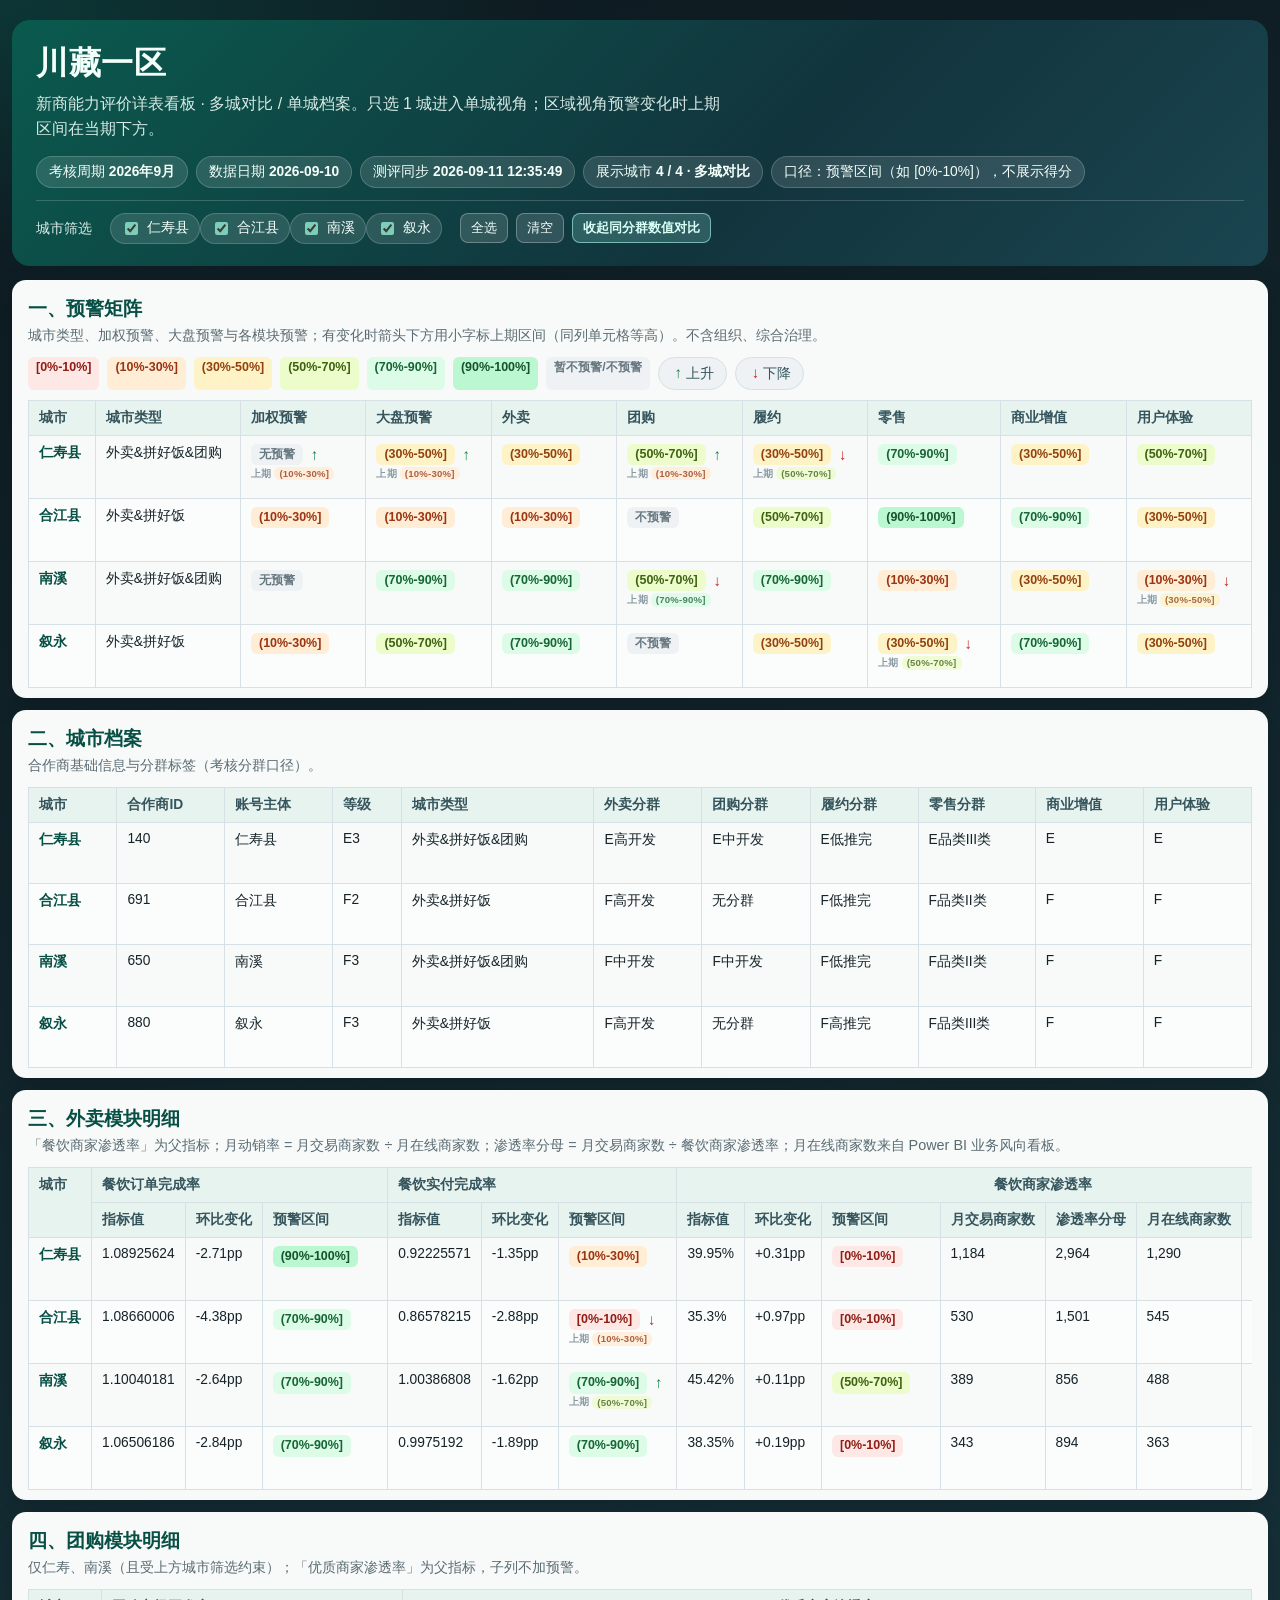
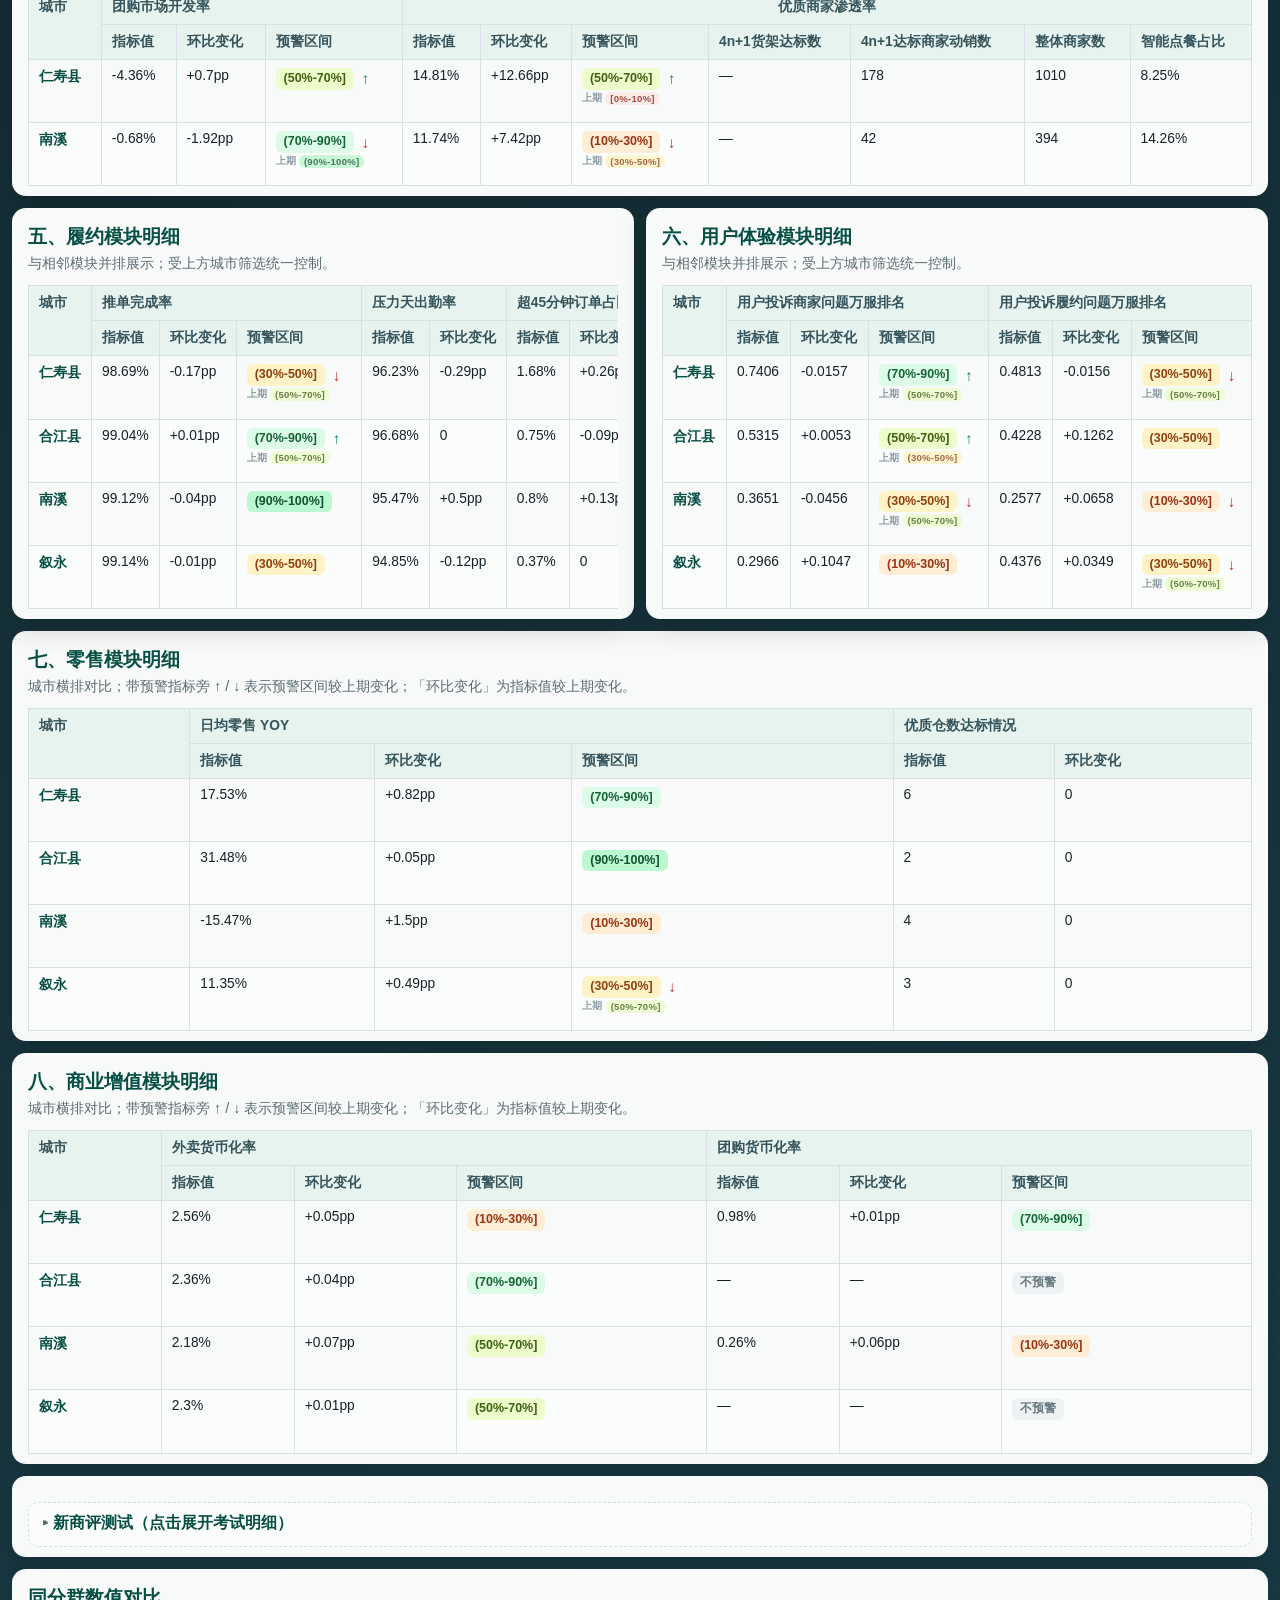
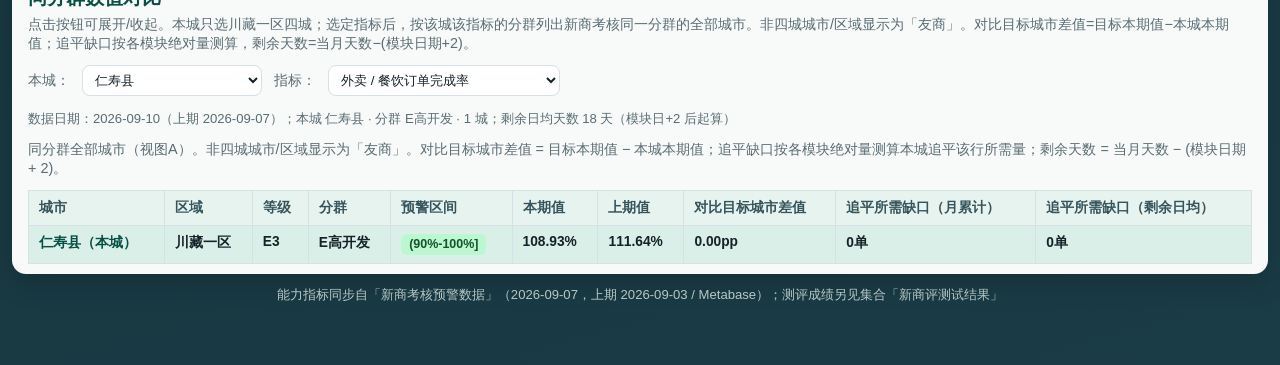
==== docs/xinshang/index.html @ 70a43237 "sync: 新商考核切换到 2026-09-10，上期 09-07 主看板和同分群 116 城按最新考核日重拉。旧 Excel（09-07）早于最新考核日时跳过，避免外发同步把新数据盖回去。  Co-" ====
<!DOCTYPE html>
<html lang="zh-CN">
<head>
  <meta charset="UTF-8" />
  <meta name="viewport" content="width=device-width, initial-scale=1" />
  <title>川藏一区 · 新商能力评价看板（详表版）</title>
  <style>
    :root {
      --bg: #102028; --panel: #f7faf8; --ink: #152228; --muted: #5a6b73;
      --line: #d7e0e4; --brand: #0b6b5d; --brand-deep: #074f45;
    }
    * { box-sizing: border-box; }
    body {
      margin:0; color:var(--ink);
      font-family:"PingFang SC","Hiragino Sans GB","Microsoft YaHei",sans-serif;
      background:
        radial-gradient(900px 420px at 0% 0%, rgba(11,107,93,.35), transparent 60%),
        linear-gradient(165deg,#0d1a20,#163038 50%,#1a3c46);
      padding:20px 12px 48px;
    }
    .wrap { width:min(1600px,100%); margin:0 auto; }
    .hero {
      background:linear-gradient(135deg,#0a5a4e,#12343d 60%,#1a4550);
      color:#f4fffb; border-radius:18px; padding:22px 24px; margin-bottom:14px;
    }
    .hero h1 { margin:0 0 6px; font-size:2rem; letter-spacing:.02em; }
    .hero p { margin:0; color:rgba(244,255,251,.88); line-height:1.55; max-width:78ch; }
    .meta { display:flex; flex-wrap:wrap; gap:8px; margin-top:14px; }
    .chip {
      background:rgba(255,255,255,.12); border:1px solid rgba(255,255,255,.18);
      border-radius:999px; padding:6px 12px; font-size:.86rem;
    }
    .section {
      background:var(--panel); border-radius:14px; padding:16px 16px 10px;
      margin-bottom:12px; box-shadow:0 10px 28px rgba(0,0,0,.16);
    }
    .section h2 { margin:0 0 4px; font-size:1.2rem; color:var(--brand-deep); }
    .section .desc { margin:0 0 12px; color:var(--muted); font-size:.9rem; }
    .scroll { overflow-x:auto; }
    table { width:100%; border-collapse:collapse; font-size:.86rem; min-width:860px; }
    th, td {
      border:1px solid var(--line); padding:8px 10px; text-align:left;
      vertical-align:top; white-space:nowrap;
    }
    #multiView table tbody td {
      height: 4.45em;
      vertical-align: top;
    }
    #multiView table tbody td .warn-stack {
      min-height: 3.35em;
    }
    th {
      background:#e7f3ef; color:#35545c; font-weight:700;
      position:sticky; top:0; z-index:1;
    }
    th.group-head {
      background:#e7f3ef; color:#35545c; text-align:center;
    }
    .filter-bar {
      display:flex; flex-wrap:wrap; gap:10px 14px; align-items:center;
      margin:12px 0 0; padding-top:12px; border-top:1px solid rgba(255,255,255,.18);
    }
    .filter-bar .flabel { font-size:.9rem; opacity:.9; margin-right:4px; }
    .filter-bar label {
      display:inline-flex; align-items:center; gap:6px;
      background:rgba(255,255,255,.12); border:1px solid rgba(255,255,255,.18);
      border-radius:999px; padding:5px 10px; font-size:.86rem; cursor:pointer; user-select:none;
    }
    .filter-bar label input { accent-color:#7dceb8; }
    .filter-actions { display:inline-flex; gap:8px; margin-left:4px; }
    .filter-actions button {
      border:1px solid rgba(255,255,255,.28); background:rgba(255,255,255,.14);
      color:#f4fffb; border-radius:8px; padding:5px 10px; font-size:.82rem; cursor:pointer;
    }
    .filter-actions button:hover { background:rgba(255,255,255,.22); }
    .peer-btn {
      border:1px solid rgba(173, 255, 239, .58) !important;
      background:rgba(164, 255, 237, .2) !important;
      color:#d9fff7 !important;
      font-weight:700;
    }
    tr.peer-mine td { background:#eef7f4; }
    tr.peer-base td { background:#d9efe8; font-weight:800; }
    .module-row {
      display:grid; grid-template-columns:1fr 1fr; gap:12px; margin-bottom:12px;
    }
    .module-row > .section { margin-bottom:0; min-width:0; }
    .module-row table { min-width:520px; }
    @media (max-width:1100px) {
      .module-row { grid-template-columns:1fr; }
    }
    tr:nth-child(even) td { background:#fbfdfc; }
    .wrap-cell { white-space:normal; min-width:180px; line-height:1.45; }
    .city { font-weight:700; color:var(--brand-deep); }
    .badge {
      display:inline-block; padding:2px 8px; border-radius:6px;
      font-size:.78rem; font-weight:700; line-height:1.4;
    }
    .warn-cell { display:inline-flex; align-items:center; gap:6px; }
    .warn-changed {
      display:inline-flex; flex-direction:row; flex-wrap:nowrap; align-items:center; gap:6px;
      white-space:nowrap;
    }
    .warn-stack {
      display:inline-flex; flex-direction:column; align-items:flex-start; justify-content:flex-start;
      gap:2px; min-height:3.35em;
    }
    .warn-now { display:inline-flex; align-items:center; gap:4px; min-height:1.45em; }
    .prev-warn {
      font-size:.64rem; color:#8a9aa2; font-weight:600;
      display:inline-flex; align-items:center; gap:3px; line-height:1.2;
      letter-spacing:.02em; white-space:nowrap; min-height:1.15em;
    }
    .prev-warn .badge { font-size:.6rem; padding:0 5px; font-weight:600; opacity:.78; }
    .prev-warn-ph { visibility:hidden; user-select:none; }
    .delta { display:inline-block; min-width:1em; text-align:center; font-weight:800; font-size:.95rem; }
    .delta.up { color:#14804a; }
    .delta.down { color:#c62828; }
    .delta.flat, .delta.na { color:#667780; }
    .delta.ph { visibility:hidden; pointer-events:none; }
    .b0{background:#fde8e6;color:#8f1d14} .b1{background:#ffedd5;color:#9a3412}
    .b2{background:#fef3c7;color:#92400e} .b3{background:#ecfccb;color:#3f6212}
    .b4{background:#dcfce7;color:#166534} .b5{background:#bbf7d0;color:#14532d}
    .bna{background:#eef2f4;color:#667780} .brisk{background:#fde8e6;color:#8f1d14}
    .bsafe{background:#e5f6ec;color:#1f7a4c} .bwatch{background:#fff1df;color:#b7791f}
    .legend { display:flex; flex-wrap:wrap; gap:8px; margin:0 0 10px; font-size:.8rem; color:var(--muted); }
    .footer { text-align:center; color:rgba(244,255,251,.72); font-size:.82rem; margin-top:8px; }
    .hidden { display:none !important; }
    .single-top {
      display:grid; grid-template-columns:1.2fr 1fr; gap:12px; margin-bottom:12px;
    }
    .single-top .section { margin-bottom:0; }
    .kv { display:grid; grid-template-columns:auto 1fr; gap:8px 12px; font-size:.9rem; }
    .kv .k { color:var(--muted); }
    .kv .v { font-weight:700; color:var(--brand-deep); }
    .focus-list { margin:0; padding-left:1.1rem; line-height:1.7; }
    .mod-card h3 {
      margin:0 0 8px; font-size:1.05rem; color:var(--brand-deep);
      display:flex; flex-wrap:wrap; gap:8px; align-items:center;
    }
    .mod-card table { min-width:0; }
    .single-modules { display:flex; flex-direction:column; gap:12px; }
    .child-name { color:var(--muted); padding-left:12px; }
    .single-grid-wrap {
      overflow:auto;
      max-height:min(70vh, 720px);
      border:1px solid var(--line);
      border-radius:8px;
    }
    .single-grid { min-width:860px; margin:0; }
    .single-grid thead th {
      position:sticky;
      top:0;
      z-index:3;
      background:#e7f3ef;
      box-shadow:0 1px 0 var(--line);
    }
    .single-grid .mod-cell {
      background:#eef7f4; vertical-align:middle; text-align:center;
      min-width:88px; border-right:2px solid #cfe3dc;
    }
    .single-grid .mod-name { font-weight:800; color:var(--brand-deep); margin-bottom:6px; }
    .single-grid .mod-band { line-height:1.4; }
    .mode-tag {
      display:inline-block; margin-left:8px; font-size:.75rem; font-weight:600;
      background:rgba(255,255,255,.16); border:1px solid rgba(255,255,255,.22);
      border-radius:999px; padding:2px 8px; vertical-align:middle;
    }
    .kpis { display:grid; grid-template-columns:repeat(4,1fr); gap:10px; margin-bottom:12px; }
    .kpi { background:#fff; border:1px solid var(--line); border-radius:12px; padding:12px; }
    .kpi .l { color:var(--muted); font-size:.8rem; }
    .kpi .v { font-size:1.45rem; font-weight:800; color:var(--brand-deep); margin-top:4px; }
    .kpi.warn .v { color:#8f1d14; }
    .test-fold {
      margin-top: 10px; border: 1px dashed #cfe3dc; border-radius: 10px;
      padding: 10px 12px 4px; background: #fbfdfc;
    }
    .test-fold > summary {
      cursor: pointer; font-weight: 800; color: var(--brand-deep);
      list-style: none; margin-bottom: 8px;
    }
    .test-fold > summary::-webkit-details-marker { display: none; }
    .test-fold > summary::before { content: "▸ "; color: var(--muted); }
    .test-fold[open] > summary::before { content: "▾ "; }
    .peer-tabs { display:flex; gap:8px; margin-bottom:10px; flex-wrap:wrap; }
    .peer-tabs button {
      border:1px solid var(--line); background:#fff; color:#35545c;
      border-radius:8px; padding:6px 10px; font-size:.84rem; cursor:pointer;
    }
    .peer-tabs button.active { background:#e7f3ef; color:#0b6b5d; border-color:#9ecfbe; font-weight:700; }
    .peer-controls {
      display:flex; flex-wrap:wrap; gap:8px 12px; margin:8px 0 12px; align-items:center;
      font-size:.9rem; color:var(--muted);
    }
    .peer-controls select {
      border:1px solid var(--line); border-radius:8px; padding:6px 8px; min-width:180px;
      background:#fff; color:var(--ink);
    }
    .peer-note { color:var(--muted); font-size:.82rem; margin-top:6px; }
    @media (max-width:1100px) {
      .module-row { grid-template-columns:1fr; }
      .single-top { grid-template-columns:1fr; }
      .kpis { grid-template-columns:1fr 1fr; }
    }
    @media print {
      body { background:#fff; padding:0; }
      .section { box-shadow:none; break-inside:avoid; }
    }
  </style>
</head>
<body>
  <div class="wrap">
    <header class="hero">
      <h1>川藏一区</h1>
      <p>新商能力评价详表看板 · 多城对比 / 单城档案。只选 1 城进入单城视角；区域视角预警变化时上期区间在当期下方。</p>
      <div class="meta">
        <div class="chip">考核周期 <strong id="period">—</strong></div>
        <div class="chip">数据日期 <strong id="date">—</strong></div>
        <div class="chip">测评同步 <strong id="testSync">—</strong></div>
        <div class="chip">展示城市 <strong id="cityCount">—</strong></div>
        <div class="chip">口径：预警区间（如 [0%-10%]），不展示得分</div>
      </div>
      <div class="filter-bar" id="cityFilterBar">
        <span class="flabel">城市筛选</span>
        <span id="cityFilterChecks"></span>
        <span class="filter-actions">
          <button type="button" id="btnSelectAllCities">全选</button>
          <button type="button" id="btnClearCities">清空</button>
          <button type="button" id="btnPeerCompare" class="peer-btn">同分群数值对比</button>
        </span>
      </div>
    </header>

    <div id="emptyView" class="section hidden">
      <h2>请选择城市</h2>
      <p class="desc">勾选上方城市后查看；只选 1 个城进入「单城视角」，选 2 个及以上为多城对比。</p>
    </div>

    <div id="multiView">
      <section class="section">
        <h2>一、预警矩阵</h2>
        <p class="desc">城市类型、加权预警、大盘预警与各模块预警；有变化时箭头下方用小字标上期区间（同列单元格等高）。不含组织、综合治理。</p>
        <div class="legend" id="legend"></div>
        <div class="scroll"><table id="matrixTable"></table></div>
      </section>

      <section class="section">
        <h2>二、城市档案</h2>
        <p class="desc">合作商基础信息与分群标签（考核分群口径）。</p>
        <div class="scroll"><table id="档案Table"></table></div>
      </section>

      <div id="moduleSections"></div>
    </div>

    <div id="singleView" class="hidden"></div>
    <section class="section hidden" id="peerCompareSection">
      <h2>同分群数值对比</h2>
      <p class="desc">点击按钮可展开/收起。本城只选川藏一区四城；选定指标后，按该城该指标的分群列出新商考核同一分群的全部城市。非四城城市/区域显示为「友商」。对比目标城市差值=目标本期值−本城本期值；追平缺口按各模块绝对量测算，剩余天数=当月天数−(模块日期+2)。</p>
      <div id="peerCompareBody"></div>
    </section>

    <p class="footer">能力指标同步自「新商考核预警数据」（2026-09-07，上期 2026-09-03 / Metabase）；测评成绩另见集合「新商评测试结果」</p>
  </div>

  <script>
    const DATA = {
  "meta": {
    "period": "2026年9月",
    "dataDate": "2026-09-10",
    "prevPeriod": "2026-09-07",
    "scrapedAt": "2026-09-11T12:35:49.875769+00:00",
    "testSyncAt": "2026-09-11T12:35:49.875769+00:00",
    "obsTitle": "新商考核 / 模块数据汇总表",
    "obsUpdatedAt": "2026-09-10",
    "richObsCount": null,
    "richCz1Count": 4,
    "excelFile": "新商考核预警数据_20260908_113823.xlsx"
  },
  "modules": [
    "外卖",
    "团购",
    "履约",
    "零售",
    "商业增值",
    "用户体验"
  ],
  "tuangoDetailCities": [
    "仁寿县",
    "南溪"
  ],
  "layouts": {
    "外卖": [
      {
        "kind": "metric",
        "name": "餐饮订单完成率",
        "warn": true,
        "mom": true
      },
      {
        "kind": "metric",
        "name": "餐饮实付完成率",
        "warn": true,
        "mom": true
      },
      {
        "kind": "group",
        "name": "餐饮商家渗透率",
        "warn": true,
        "mom": true,
        "children": [
          "月交易商家数",
          "渗透率分母",
          "月在线商家数",
          "公海商家数",
          "月动销率"
        ]
      }
    ],
    "团购": [
      {
        "kind": "metric",
        "name": "团购市场开发率",
        "warn": true,
        "mom": true
      },
      {
        "kind": "group",
        "name": "优质商家渗透率",
        "warn": true,
        "mom": true,
        "children": [
          "4n+1货架达标数",
          "4n+1达标商家动销数",
          "整体商家数",
          "智能点餐占比"
        ]
      }
    ],
    "履约": [
      {
        "kind": "metric",
        "name": "推单完成率",
        "warn": true,
        "mom": true
      },
      {
        "kind": "metric",
        "name": "压力天出勤率",
        "warn": false,
        "mom": true
      },
      {
        "kind": "metric",
        "name": "超45分钟订单占比",
        "warn": true,
        "mom": true
      }
    ],
    "零售": [
      {
        "kind": "metric",
        "name": "日均零售 YOY",
        "warn": true,
        "mom": true
      },
      {
        "kind": "metric",
        "name": "优质仓数达标情况",
        "warn": false,
        "mom": true
      }
    ],
    "商业增值": [
      {
        "kind": "metric",
        "name": "外卖货币化率",
        "warn": true,
        "mom": true
      },
      {
        "kind": "metric",
        "name": "团购货币化率",
        "warn": true,
        "mom": true
      }
    ],
    "用户体验": [
      {
        "kind": "metric",
        "name": "用户投诉商家问题万服排名",
        "warn": true,
        "mom": true
      },
      {
        "kind": "metric",
        "name": "用户投诉履约问题万服排名",
        "warn": true,
        "mom": true
      }
    ]
  },
  "cities": [
    {
      "name": "仁寿县",
      "level": "E3",
      "type": "外卖&拼好饭&团购",
      "hasTuango": true,
      "partnerId": "140",
      "account": "仁寿县",
      "cluster": {
        "waimai": "E高开发",
        "tuango": "E中开发",
        "lvyue": "E低推完",
        "lingshou": "E品类III类",
        "zuzhi": "无分群",
        "shangye": "E",
        "tiyan": "E",
        "zhili": "无分群"
      },
      "riskRoll": "目前安全",
      "riskMonth": "目前安全",
      "warnWeighted": "无预警",
      "warnMarket": "(30%-50%]",
      "warnDelta": "上升",
      "bands": {
        "外卖": "(30%-50%]",
        "团购": "(50%-70%]",
        "履约": "(30%-50%]",
        "零售": "(70%-90%]",
        "商业增值": "(30%-50%]",
        "用户体验": "(50%-70%]"
      },
      "details": {
        "外卖": {
          "餐饮订单完成率": {
            "value": "1.08925624",
            "band": "(90%-100%]",
            "valueDelta": "-2.71pp",
            "bandPrev": "(90%-100%]"
          },
          "餐饮实付完成率": {
            "value": "0.92225571",
            "band": "(10%-30%]",
            "valueDelta": "-1.35pp",
            "bandPrev": "(10%-30%]"
          },
          "餐饮商家渗透率": {
            "value": "39.95%",
            "band": "[0%-10%]",
            "valueDelta": "+0.31pp",
            "bandPrev": "[0%-10%]"
          },
          "月交易商家数": {
            "value": "1,184",
            "valueDelta": "+139"
          },
          "月在线商家数": {
            "value": "1,290",
            "valueDelta": "0"
          },
          "公海商家数": {
            "value": "3,918",
            "valueDelta": "+2"
          },
          "月动销率": {
            "value": "91.78%",
            "valueDelta": "+10.77pp"
          },
          "渗透率分母": {
            "value": "2,964"
          }
        },
        "零售": {
          "日均零售 YOY": {
            "value": "17.53%",
            "band": "(70%-90%]",
            "valueDelta": "+0.82pp",
            "bandPrev": "(70%-90%]"
          },
          "优质仓数达标情况": {
            "value": "6",
            "valueDelta": "0"
          }
        },
        "团购": {
          "团购市场开发率": {
            "value": "-4.36%",
            "band": "(50%-70%]",
            "valueDelta": "+0.7pp",
            "bandPrev": "(50%-70%]"
          },
          "优质商家渗透率": {
            "value": "14.81%",
            "band": "(50%-70%]",
            "valueDelta": "+12.66pp",
            "bandPrev": "[0%-10%]",
            "delta": "上升"
          },
          "4n+1货架达标数": {
            "value": "—"
          },
          "4n+1达标商家动销数": {
            "value": "178",
            "valueDelta": "+178"
          },
          "整体商家数": {
            "value": "1010",
            "valueDelta": "+2"
          },
          "智能点餐占比": {
            "value": "8.25%",
            "valueDelta": "+1.08pp"
          }
        },
        "履约": {
          "推单完成率": {
            "value": "98.69%",
            "band": "(30%-50%]",
            "valueDelta": "-0.17pp",
            "bandPrev": "(50%-70%]",
            "delta": "下降"
          },
          "压力天出勤率": {
            "value": "96.23%",
            "valueDelta": "-0.29pp"
          },
          "超45分钟订单占比": {
            "value": "1.68%",
            "band": "(50%-70%]",
            "valueDelta": "+0.26pp",
            "bandPrev": "(50%-70%]"
          }
        },
        "用户体验": {
          "用户投诉商家问题万服排名": {
            "value": "0.7406",
            "band": "(70%-90%]",
            "valueDelta": "-0.0157",
            "bandPrev": "(50%-70%]",
            "delta": "上升"
          },
          "用户投诉履约问题万服排名": {
            "value": "0.4813",
            "band": "(30%-50%]",
            "valueDelta": "-0.0156",
            "bandPrev": "(50%-70%]",
            "delta": "下降"
          }
        },
        "商业增值": {
          "外卖货币化率": {
            "value": "2.56%",
            "band": "(10%-30%]",
            "valueDelta": "+0.05pp",
            "bandPrev": "(10%-30%]"
          },
          "团购货币化率": {
            "value": "0.98%",
            "band": "(70%-90%]",
            "valueDelta": "+0.01pp",
            "bandPrev": "(70%-90%]"
          }
        }
      },
      "dataDate": "2026-09-10",
      "bandsDelta": {
        "团购": "上升",
        "履约": "下降"
      },
      "bandsPrev": {
        "外卖": "(30%-50%]",
        "团购": "(10%-30%]",
        "履约": "(50%-70%]",
        "零售": "(70%-90%]",
        "商业增值": "(30%-50%]",
        "用户体验": "(50%-70%]"
      },
      "warnWeightedDelta": "上升",
      "warnWeightedPrev": "(10%-30%]",
      "warnMarketPrev": "(10%-30%]"
    },
    {
      "name": "合江县",
      "level": "F2",
      "type": "外卖&拼好饭",
      "hasTuango": false,
      "partnerId": "691",
      "account": "合江县",
      "cluster": {
        "waimai": "F高开发",
        "tuango": "无分群",
        "lvyue": "F低推完",
        "lingshou": "F品类II类",
        "zuzhi": "无分群",
        "shangye": "F",
        "tiyan": "F",
        "zhili": "无分群"
      },
      "riskRoll": "目前安全",
      "riskMonth": "目前安全",
      "warnWeighted": "(10%-30%]",
      "warnMarket": "(10%-30%]",
      "warnDelta": "持平",
      "bands": {
        "外卖": "(10%-30%]",
        "团购": "不预警",
        "履约": "(50%-70%]",
        "零售": "(90%-100%]",
        "商业增值": "(70%-90%]",
        "用户体验": "(30%-50%]"
      },
      "details": {
        "外卖": {
          "餐饮订单完成率": {
            "value": "1.08660006",
            "band": "(70%-90%]",
            "valueDelta": "-4.38pp",
            "bandPrev": "(70%-90%]"
          },
          "餐饮实付完成率": {
            "value": "0.86578215",
            "band": "[0%-10%]",
            "valueDelta": "-2.88pp",
            "bandPrev": "(10%-30%]",
            "delta": "下降"
          },
          "餐饮商家渗透率": {
            "value": "35.3%",
            "band": "[0%-10%]",
            "valueDelta": "+0.97pp",
            "bandPrev": "[0%-10%]"
          },
          "月交易商家数": {
            "value": "530",
            "valueDelta": "+57"
          },
          "月在线商家数": {
            "value": "545",
            "valueDelta": "0"
          },
          "公海商家数": {
            "value": "1,424",
            "valueDelta": "-64"
          },
          "月动销率": {
            "value": "97.25%",
            "valueDelta": "+10.46pp"
          },
          "渗透率分母": {
            "value": "1,501"
          }
        },
        "零售": {
          "日均零售 YOY": {
            "value": "31.48%",
            "band": "(90%-100%]",
            "valueDelta": "+0.05pp",
            "bandPrev": "(90%-100%]"
          },
          "优质仓数达标情况": {
            "value": "2",
            "valueDelta": "0"
          }
        },
        "团购": {
          "团购市场开发率": {
            "value": "—",
            "band": "不预警"
          },
          "优质商家渗透率": {
            "value": "—",
            "band": "不预警"
          },
          "4n+1货架达标数": {
            "value": "—"
          },
          "4n+1达标商家动销数": {
            "value": "—"
          },
          "整体商家数": {
            "value": "—"
          },
          "智能点餐占比": {
            "value": "—"
          }
        },
        "履约": {
          "推单完成率": {
            "value": "99.04%",
            "band": "(70%-90%]",
            "valueDelta": "+0.01pp",
            "bandPrev": "(50%-70%]",
            "delta": "上升"
          },
          "压力天出勤率": {
            "value": "96.68%",
            "valueDelta": "0"
          },
          "超45分钟订单占比": {
            "value": "0.75%",
            "band": "(30%-50%]",
            "valueDelta": "-0.09pp",
            "bandPrev": "(30%-50%]"
          }
        },
        "用户体验": {
          "用户投诉商家问题万服排名": {
            "value": "0.5315",
            "band": "(50%-70%]",
            "valueDelta": "+0.0053",
            "bandPrev": "(30%-50%]",
            "delta": "上升"
          },
          "用户投诉履约问题万服排名": {
            "value": "0.4228",
            "band": "(30%-50%]",
            "valueDelta": "+0.1262",
            "bandPrev": "(30%-50%]"
          }
        },
        "商业增值": {
          "外卖货币化率": {
            "value": "2.36%",
            "band": "(70%-90%]",
            "valueDelta": "+0.04pp",
            "bandPrev": "(70%-90%]"
          },
          "团购货币化率": {
            "value": "—",
            "band": "不预警"
          }
        }
      },
      "dataDate": "2026-09-10",
      "bandsDelta": {},
      "bandsPrev": {
        "外卖": "(10%-30%]",
        "履约": "(50%-70%]",
        "零售": "(90%-100%]",
        "商业增值": "(70%-90%]",
        "用户体验": "(30%-50%]"
      },
      "warnWeightedDelta": null,
      "warnWeightedPrev": "(10%-30%]",
      "warnMarketPrev": "(10%-30%]"
    },
    {
      "name": "南溪",
      "level": "F3",
      "type": "外卖&拼好饭&团购",
      "hasTuango": true,
      "partnerId": "650",
      "account": "南溪",
      "cluster": {
        "waimai": "F中开发",
        "tuango": "F中开发",
        "lvyue": "F低推完",
        "lingshou": "F品类II类",
        "zuzhi": "无分群",
        "shangye": "F",
        "tiyan": "F",
        "zhili": "无分群"
      },
      "riskRoll": "目前安全",
      "riskMonth": "目前安全",
      "warnWeighted": "无预警",
      "warnMarket": "(70%-90%]",
      "warnDelta": "持平",
      "bands": {
        "外卖": "(70%-90%]",
        "团购": "(50%-70%]",
        "履约": "(70%-90%]",
        "零售": "(10%-30%]",
        "商业增值": "(30%-50%]",
        "用户体验": "(10%-30%]"
      },
      "details": {
        "外卖": {
          "餐饮订单完成率": {
            "value": "1.10040181",
            "band": "(70%-90%]",
            "valueDelta": "-2.64pp",
            "bandPrev": "(70%-90%]"
          },
          "餐饮实付完成率": {
            "value": "1.00386808",
            "band": "(70%-90%]",
            "valueDelta": "-1.62pp",
            "bandPrev": "(50%-70%]",
            "delta": "上升"
          },
          "餐饮商家渗透率": {
            "value": "45.42%",
            "band": "(50%-70%]",
            "valueDelta": "+0.11pp",
            "bandPrev": "(50%-70%]"
          },
          "月交易商家数": {
            "value": "389",
            "valueDelta": "+9"
          },
          "月在线商家数": {
            "value": "488",
            "valueDelta": "0"
          },
          "公海商家数": {
            "value": "1,483",
            "valueDelta": "+26"
          },
          "月动销率": {
            "value": "79.71%",
            "valueDelta": "+1.84pp"
          },
          "渗透率分母": {
            "value": "856"
          }
        },
        "零售": {
          "日均零售 YOY": {
            "value": "-15.47%",
            "band": "(10%-30%]",
            "valueDelta": "+1.5pp",
            "bandPrev": "(10%-30%]"
          },
          "优质仓数达标情况": {
            "value": "4",
            "valueDelta": "0"
          }
        },
        "团购": {
          "团购市场开发率": {
            "value": "-0.68%",
            "band": "(70%-90%]",
            "valueDelta": "-1.92pp",
            "bandPrev": "(90%-100%]",
            "delta": "下降"
          },
          "优质商家渗透率": {
            "value": "11.74%",
            "band": "(10%-30%]",
            "valueDelta": "+7.42pp",
            "bandPrev": "(30%-50%]",
            "delta": "下降"
          },
          "4n+1货架达标数": {
            "value": "—"
          },
          "4n+1达标商家动销数": {
            "value": "42",
            "valueDelta": "+42"
          },
          "整体商家数": {
            "value": "394",
            "valueDelta": "+1"
          },
          "智能点餐占比": {
            "value": "14.26%",
            "valueDelta": "-0.15pp"
          }
        },
        "履约": {
          "推单完成率": {
            "value": "99.12%",
            "band": "(90%-100%]",
            "valueDelta": "-0.04pp",
            "bandPrev": "(90%-100%]"
          },
          "压力天出勤率": {
            "value": "95.47%",
            "valueDelta": "+0.5pp"
          },
          "超45分钟订单占比": {
            "value": "0.8%",
            "band": "(30%-50%]",
            "valueDelta": "+0.13pp",
            "bandPrev": "(30%-50%]"
          }
        },
        "用户体验": {
          "用户投诉商家问题万服排名": {
            "value": "0.3651",
            "band": "(30%-50%]",
            "valueDelta": "-0.0456",
            "bandPrev": "(50%-70%]",
            "delta": "下降"
          },
          "用户投诉履约问题万服排名": {
            "value": "0.2577",
            "band": "(10%-30%]",
            "valueDelta": "+0.0658",
            "bandPrev": "(10%-30%]"
          }
        },
        "商业增值": {
          "外卖货币化率": {
            "value": "2.18%",
            "band": "(50%-70%]",
            "valueDelta": "+0.07pp",
            "bandPrev": "(50%-70%]"
          },
          "团购货币化率": {
            "value": "0.26%",
            "band": "(10%-30%]",
            "valueDelta": "+0.06pp",
            "bandPrev": "(10%-30%]"
          }
        }
      },
      "dataDate": "2026-09-10",
      "bandsDelta": {
        "团购": "下降",
        "用户体验": "下降"
      },
      "bandsPrev": {
        "外卖": "(70%-90%]",
        "团购": "(70%-90%]",
        "履约": "(70%-90%]",
        "零售": "(10%-30%]",
        "商业增值": "(30%-50%]",
        "用户体验": "(30%-50%]"
      },
      "warnWeightedDelta": null,
      "warnWeightedPrev": "无预警",
      "warnMarketPrev": "(70%-90%]"
    },
    {
      "name": "叙永",
      "level": "F3",
      "type": "外卖&拼好饭",
      "hasTuango": false,
      "partnerId": "880",
      "account": "叙永",
      "cluster": {
        "waimai": "F高开发",
        "tuango": "无分群",
        "lvyue": "F高推完",
        "lingshou": "F品类III类",
        "zuzhi": "无分群",
        "shangye": "F",
        "tiyan": "F",
        "zhili": "无分群"
      },
      "riskRoll": "目前风险",
      "riskMonth": "目前风险",
      "warnWeighted": "(10%-30%]",
      "warnMarket": "(50%-70%]",
      "warnDelta": "持平",
      "bands": {
        "外卖": "(70%-90%]",
        "团购": "不预警",
        "履约": "(30%-50%]",
        "零售": "(30%-50%]",
        "商业增值": "(70%-90%]",
        "用户体验": "(30%-50%]"
      },
      "details": {
        "外卖": {
          "餐饮订单完成率": {
            "value": "1.06506186",
            "band": "(70%-90%]",
            "valueDelta": "-2.84pp",
            "bandPrev": "(70%-90%]"
          },
          "餐饮实付完成率": {
            "value": "0.9975192",
            "band": "(70%-90%]",
            "valueDelta": "-1.89pp",
            "bandPrev": "(70%-90%]"
          },
          "餐饮商家渗透率": {
            "value": "38.35%",
            "band": "[0%-10%]",
            "valueDelta": "+0.19pp",
            "bandPrev": "[0%-10%]"
          },
          "月交易商家数": {
            "value": "343",
            "valueDelta": "+48"
          },
          "月在线商家数": {
            "value": "363",
            "valueDelta": "0"
          },
          "公海商家数": {
            "value": "1,027",
            "valueDelta": "+8"
          },
          "月动销率": {
            "value": "94.49%",
            "valueDelta": "+13.22pp"
          },
          "渗透率分母": {
            "value": "894"
          }
        },
        "零售": {
          "日均零售 YOY": {
            "value": "11.35%",
            "band": "(30%-50%]",
            "valueDelta": "+0.49pp",
            "bandPrev": "(50%-70%]",
            "delta": "下降"
          },
          "优质仓数达标情况": {
            "value": "3",
            "valueDelta": "0"
          }
        },
        "团购": {
          "团购市场开发率": {
            "value": "—",
            "band": "不预警"
          },
          "优质商家渗透率": {
            "value": "—",
            "band": "不预警"
          },
          "4n+1货架达标数": {
            "value": "—"
          },
          "4n+1达标商家动销数": {
            "value": "—"
          },
          "整体商家数": {
            "value": "—"
          },
          "智能点餐占比": {
            "value": "—"
          }
        },
        "履约": {
          "推单完成率": {
            "value": "99.14%",
            "band": "(30%-50%]",
            "valueDelta": "-0.01pp",
            "bandPrev": "(30%-50%]"
          },
          "压力天出勤率": {
            "value": "94.85%",
            "valueDelta": "-0.12pp"
          },
          "超45分钟订单占比": {
            "value": "0.37%",
            "band": "(30%-50%]",
            "valueDelta": "0",
            "bandPrev": "(30%-50%]"
          }
        },
        "用户体验": {
          "用户投诉商家问题万服排名": {
            "value": "0.2966",
            "band": "(10%-30%]",
            "valueDelta": "+0.1047",
            "bandPrev": "(10%-30%]"
          },
          "用户投诉履约问题万服排名": {
            "value": "0.4376",
            "band": "(30%-50%]",
            "valueDelta": "+0.0349",
            "bandPrev": "(50%-70%]",
            "delta": "下降"
          }
        },
        "商业增值": {
          "外卖货币化率": {
            "value": "2.3%",
            "band": "(50%-70%]",
            "valueDelta": "+0.01pp",
            "bandPrev": "(50%-70%]"
          },
          "团购货币化率": {
            "value": "—",
            "band": "不预警"
          }
        }
      },
      "dataDate": "2026-09-10",
      "bandsDelta": {
        "零售": "下降"
      },
      "bandsPrev": {
        "外卖": "(70%-90%]",
        "履约": "(30%-50%]",
        "零售": "(50%-70%]",
        "商业增值": "(70%-90%]",
        "用户体验": "(30%-50%]"
      },
      "warnWeightedDelta": null,
      "warnWeightedPrev": "(10%-30%]",
      "warnMarketPrev": "(50%-70%]"
    }
  ],
  "tests": {
    "cityStats": [
      {
        "city": "仁寿县",
        "records": 16,
        "people": 13,
        "avg": 97.38,
        "min": 96.0,
        "max": 99.0,
        "below90": 0,
        "latestAt": "2026-09-07T08:14:07.480Z"
      },
      {
        "city": "合江县",
        "records": 12,
        "people": 12,
        "avg": 97.0,
        "min": 96.0,
        "max": 98.0,
        "below90": 0,
        "latestAt": "2026-09-06T10:03:59.055Z"
      },
      {
        "city": "南溪",
        "records": 14,
        "people": 14,
        "avg": 97.07,
        "min": 85.0,
        "max": 98.0,
        "below90": 1,
        "latestAt": "2026-09-06T08:40:57.466Z"
      },
      {
        "city": "叙永",
        "records": 13,
        "people": 11,
        "avg": 97.36,
        "min": 95.0,
        "max": 99.0,
        "below90": 0,
        "latestAt": "2026-09-07T08:46:26.284Z"
      },
      {
        "city": "彭州市",
        "records": 8,
        "people": 7,
        "avg": 95.29,
        "min": 93.0,
        "max": 98.0,
        "below90": 0,
        "latestAt": "2026-09-07T08:17:41.768Z"
      }
    ],
    "people": [
      {
        "city": "叙永",
        "name": "王妮",
        "score": 98,
        "note": null,
        "updatedAt": "2026-09-07T08:46:26.284Z"
      },
      {
        "city": "彭州市",
        "name": "万明杰",
        "score": 97,
        "note": null,
        "updatedAt": "2026-09-07T08:17:41.768Z"
      },
      {
        "city": "仁寿县",
        "name": "何梦洁",
        "score": 96,
        "note": null,
        "updatedAt": "2026-09-07T08:14:07.480Z"
      },
      {
        "city": "仁寿县",
        "name": "胡智刚",
        "score": 97,
        "note": null,
        "updatedAt": "2026-09-07T08:13:47.019Z"
      },
      {
        "city": "仁寿县",
        "name": "宋雪",
        "score": 96,
        "note": null,
        "updatedAt": "2026-09-07T08:13:32.043Z"
      },
      {
        "city": "合江县",
        "name": "徐晓容",
        "score": 96,
        "note": null,
        "updatedAt": "2026-09-06T10:03:59.055Z"
      },
      {
        "city": "彭州市",
        "name": "陈权",
        "score": 93,
        "note": null,
        "updatedAt": "2026-09-06T09:48:55.657Z"
      },
      {
        "city": "南溪",
        "name": "王焰平",
        "score": 98,
        "note": null,
        "updatedAt": "2026-09-06T08:40:57.466Z"
      },
      {
        "city": "叙永",
        "name": "徐先琼",
        "score": 97,
        "note": null,
        "updatedAt": "2026-09-06T07:48:00.204Z"
      },
      {
        "city": "叙永",
        "name": "陈长清",
        "score": 95,
        "note": null,
        "updatedAt": "2026-09-06T07:47:41.795Z"
      },
      {
        "city": "仁寿县",
        "name": "何梦洁",
        "score": 90,
        "note": null,
        "updatedAt": "2026-09-06T06:02:13.887Z"
      },
      {
        "city": "合江县",
        "name": "戴成龙",
        "score": 96,
        "note": null,
        "updatedAt": "2026-09-06T05:55:01.146Z"
      },
      {
        "city": "合江县",
        "name": "刘敏",
        "score": 97,
        "note": null,
        "updatedAt": "2026-09-06T05:54:42.626Z"
      },
      {
        "city": "叙永",
        "name": "徐先琼",
        "score": 97,
        "note": null,
        "updatedAt": "2026-09-06T05:34:28.330Z"
      },
      {
        "city": "叙永",
        "name": "陈长清",
        "score": 95,
        "note": null,
        "updatedAt": "2026-09-06T05:34:07.745Z"
      },
      {
        "city": "仁寿县",
        "name": "陈星汝",
        "score": 98,
        "note": null,
        "updatedAt": "2026-09-06T05:01:11.440Z"
      },
      {
        "city": "仁寿县",
        "name": "钟莉",
        "score": 98,
        "note": null,
        "updatedAt": "2026-09-06T03:13:53.298Z"
      },
      {
        "city": "仁寿县",
        "name": "毛天成",
        "score": 96,
        "note": null,
        "updatedAt": "2026-09-06T02:06:31.993Z"
      },
      {
        "city": "仁寿县",
        "name": "胡智刚",
        "score": 93,
        "note": null,
        "updatedAt": "2026-09-06T02:06:10.360Z"
      },
      {
        "city": "仁寿县",
        "name": "宋雪",
        "score": 94,
        "note": null,
        "updatedAt": "2026-09-06T02:02:52.857Z"
      },
      {
        "city": "仁寿县",
        "name": "罗凯",
        "score": 97,
        "note": null,
        "updatedAt": "2026-09-06T02:01:41.234Z"
      },
      {
        "city": "彭州市",
        "name": "陈兴",
        "score": 93,
        "note": null,
        "updatedAt": "2026-09-05T12:40:39.263Z"
      },
      {
        "city": "仁寿县",
        "name": "张颂谦",
        "score": 97,
        "note": null,
        "updatedAt": "2026-09-05T11:05:19.662Z"
      },
      {
        "city": "彭州市",
        "name": "万明杰",
        "score": 91,
        "note": null,
        "updatedAt": "2026-09-05T10:12:10.131Z"
      },
      {
        "city": "彭州市",
        "name": "徐枭",
        "score": 97,
        "note": null,
        "updatedAt": "2026-09-05T09:46:25.317Z"
      },
      {
        "city": "叙永",
        "name": "罗星恒",
        "score": 97,
        "note": null,
        "updatedAt": "2026-09-05T09:38:38.432Z"
      },
      {
        "city": "合江县",
        "name": "袁付冰",
        "score": 96,
        "note": null,
        "updatedAt": "2026-09-05T09:06:13.113Z"
      },
      {
        "city": "合江县",
        "name": "任秋梅",
        "score": 97,
        "note": null,
        "updatedAt": "2026-09-05T09:05:39.712Z"
      },
      {
        "city": "南溪",
        "name": "曾介",
        "score": 98,
        "note": null,
        "updatedAt": "2026-09-05T08:30:04.051Z"
      },
      {
        "city": "合江县",
        "name": "张秦",
        "score": 98,
        "note": null,
        "updatedAt": "2026-09-05T08:06:53.995Z"
      },
      {
        "city": "合江县",
        "name": "何庆",
        "score": 96,
        "note": null,
        "updatedAt": "2026-09-05T06:03:23.564Z"
      },
      {
        "city": "合江县",
        "name": "宋剑",
        "score": 96,
        "note": null,
        "updatedAt": "2026-09-05T05:23:55.163Z"
      },
      {
        "city": "彭州市",
        "name": "唐宇",
        "score": 93,
        "note": null,
        "updatedAt": "2026-09-05T04:35:27.715Z"
      },
      {
        "city": "南溪",
        "name": "文仕芳",
        "score": 85,
        "note": null,
        "updatedAt": "2026-09-05T04:09:36.861Z"
      },
      {
        "city": "南溪",
        "name": "周星龙",
        "score": 98,
        "note": null,
        "updatedAt": "2026-09-05T04:09:02.516Z"
      },
      {
        "city": "南溪",
        "name": "高品松",
        "score": 98,
        "note": null,
        "updatedAt": "2026-09-05T04:08:32.714Z"
      },
      {
        "city": "彭州市",
        "name": "赵成平",
        "score": 96,
        "note": null,
        "updatedAt": "2026-09-04T10:10:43.956Z"
      },
      {
        "city": "南溪",
        "name": "虞春燕",
        "score": 98,
        "note": null,
        "updatedAt": "2026-09-04T08:19:24.461Z"
      },
      {
        "city": "南溪",
        "name": "安群",
        "score": 98,
        "note": null,
        "updatedAt": "2026-09-04T07:57:12.063Z"
      },
      {
        "city": "南溪",
        "name": "陈学刚",
        "score": 98,
        "note": null,
        "updatedAt": "2026-09-04T07:15:21.761Z"
      },
      {
        "city": "叙永",
        "name": "李秋",
        "score": 98,
        "note": null,
        "updatedAt": "2026-09-04T06:00:35.122Z"
      },
      {
        "city": "叙永",
        "name": "周斌",
        "score": 95,
        "note": null,
        "updatedAt": "2026-09-04T05:59:26.502Z"
      },
      {
        "city": "南溪",
        "name": "黄一晟",
        "score": 98,
        "note": null,
        "updatedAt": "2026-09-03T08:01:54.645Z"
      },
      {
        "city": "合江县",
        "name": "杨志强",
        "score": 98,
        "note": null,
        "updatedAt": "2026-09-03T06:39:24.038Z"
      },
      {
        "city": "南溪",
        "name": "郭彬",
        "score": 98,
        "note": null,
        "updatedAt": "2026-09-03T06:06:07.658Z"
      },
      {
        "city": "南溪",
        "name": "谢钦云",
        "score": 98,
        "note": null,
        "updatedAt": "2026-09-03T04:12:07.816Z"
      },
      {
        "city": "南溪",
        "name": "王志刚",
        "score": 98,
        "note": null,
        "updatedAt": "2026-09-03T03:55:38.889Z"
      },
      {
        "city": "合江县",
        "name": "赵小平",
        "score": 98,
        "note": null,
        "updatedAt": "2026-09-03T02:40:14.675Z"
      },
      {
        "city": "合江县",
        "name": "林秋惠",
        "score": 98,
        "note": "运营中心",
        "updatedAt": "2026-09-03T01:39:16.168Z"
      },
      {
        "city": "叙永",
        "name": "余敏",
        "score": 98,
        "note": null,
        "updatedAt": "2026-09-02T09:35:53.639Z"
      },
      {
        "city": "仁寿县",
        "name": "刘奇",
        "score": 98,
        "note": "运营中心",
        "updatedAt": "2026-09-02T09:26:58.739Z"
      },
      {
        "city": "叙永",
        "name": "牟强",
        "score": 98,
        "note": null,
        "updatedAt": "2026-09-02T09:18:18.728Z"
      },
      {
        "city": "彭州市",
        "name": "陈政兵",
        "score": 98,
        "note": null,
        "updatedAt": "2026-09-02T09:18:07.610Z"
      },
      {
        "city": "合江县",
        "name": "赵伟",
        "score": 98,
        "note": null,
        "updatedAt": "2026-09-02T09:17:52.198Z"
      },
      {
        "city": "叙永",
        "name": "刘彬",
        "score": 98,
        "note": null,
        "updatedAt": "2026-09-02T09:17:36.508Z"
      },
      {
        "city": "叙永",
        "name": "胡莎莉",
        "score": 98,
        "note": null,
        "updatedAt": "2026-09-02T09:17:30.338Z"
      },
      {
        "city": "南溪",
        "name": "刘燚炜",
        "score": 98,
        "note": null,
        "updatedAt": "2026-09-02T09:17:24.143Z"
      },
      {
        "city": "仁寿县",
        "name": "徐旭",
        "score": 98,
        "note": null,
        "updatedAt": "2026-09-02T09:17:10.220Z"
      },
      {
        "city": "仁寿县",
        "name": "乔显海",
        "score": 98,
        "note": null,
        "updatedAt": "2026-09-02T09:16:56.482Z"
      },
      {
        "city": "仁寿县",
        "name": "段新月",
        "score": 98,
        "note": null,
        "updatedAt": "2026-09-02T09:07:37.899Z"
      },
      {
        "city": "仁寿县",
        "name": "姜林宏",
        "score": 99,
        "note": null,
        "updatedAt": "2026-09-02T09:06:55.463Z"
      },
      {
        "city": "南溪",
        "name": "郑丽萍",
        "score": 98,
        "note": null,
        "updatedAt": "2026-09-02T06:38:47.289Z"
      },
      {
        "city": "叙永",
        "name": "余琳",
        "score": 99,
        "note": null,
        "updatedAt": "2026-09-02T03:59:25.385Z"
      }
    ],
    "totalRecords": 63,
    "totalPeople": 50
  },
  "source": {
    "adminUrl": "http://www.chuxin.city/v/admin/b7v8t424ohb",
    "dashboard": "新商考核",
    "tab": "模块数据汇总表",
    "metabase": "http://47.112.178.78:3000/public/dashboard/5d509c91-583b-4229-89ee-51721035ae71",
    "periodDate": "2026-09-10",
    "prevDate": "2026-09-07",
    "tests": "t_t6e991yzf4c",
    "powerbiOnline": {
      "metric": "在线商家数",
      "date": null,
      "path": "data/xinshang/powerbi_online_merchants.json"
    }
  },
  "peerCompare": {
    "sheet": "新商考核·各模块Tab",
    "layout": "official",
    "periodDate": "2026-09-10",
    "prevDate": "2026-09-07",
    "cityField": "城市",
    "metrics": [
      {
        "id": "外卖模块-市场开发率（订单）",
        "module": "外卖模块",
        "name": "餐饮订单完成率",
        "fields": [
          "预警区间",
          "分群",
          "本期值",
          "同分群最大值",
          "同分群中位值",
          "同分群最小值"
        ],
        "src": "waimai",
        "gapUnit": "单",
        "higherBetter": true,
        "gapMode": "month_first",
        "gapAbsolute": false,
        "gapRateOnly": false,
        "gapScaleToMonth": true
      },
      {
        "id": "外卖模块-市场开发率（实付",
        "module": "外卖模块",
        "name": "餐饮实付完成率",
        "fields": [
          "预警区间",
          "分群",
          "本期值",
          "同分群最大值",
          "同分群中位值",
          "同分群最小值"
        ],
        "src": "waimai",
        "gapUnit": "元",
        "higherBetter": true,
        "gapMode": "month_first",
        "gapAbsolute": false,
        "gapRateOnly": false,
        "gapScaleToMonth": true
      },
      {
        "id": "外卖模块-餐饮商家渗透率",
        "module": "外卖模块",
        "name": "餐饮商家渗透率",
        "fields": [
          "预警区间",
          "分群",
          "本期值",
          "同分群最大值",
          "同分群中位值",
          "同分群最小值"
        ],
        "src": "waimai",
        "gapUnit": "家",
        "higherBetter": true,
        "gapMode": "month_first",
        "gapAbsolute": false,
        "gapRateOnly": false,
        "gapScaleToMonth": false
      },
      {
        "id": "团购模块-市场开发率",
        "module": "团购模块",
        "name": "市场开发率",
        "fields": [
          "预警区间",
          "分群",
          "本期值",
          "同分群最大值",
          "同分群中位值",
          "同分群最小值"
        ],
        "src": "tuango",
        "gapUnit": "元",
        "higherBetter": true,
        "gapMode": "month_first",
        "gapAbsolute": false,
        "gapRateOnly": false,
        "gapScaleToMonth": false
      },
      {
        "id": "团购模块-优质商家渗透率",
        "module": "团购模块",
        "name": "优质商家渗透率",
        "fields": [
          "预警区间",
          "分群",
          "本期值",
          "同分群最大值",
          "同分群中位值",
          "同分群最小值"
        ],
        "src": "tuango",
        "gapUnit": "家",
        "higherBetter": true,
        "gapMode": "month_first",
        "gapAbsolute": false,
        "gapRateOnly": false,
        "gapScaleToMonth": false
      },
      {
        "id": "履约模块-推单完成率",
        "module": "履约模块",
        "name": "推单完成率",
        "fields": [
          "预警区间",
          "分群",
          "本期值",
          "同分群最大值",
          "同分群中位值",
          "同分群最小值"
        ],
        "src": "lvyue",
        "gapUnit": "单",
        "higherBetter": true,
        "gapMode": "month_first",
        "gapAbsolute": false,
        "gapRateOnly": false,
        "gapScaleToMonth": false
      },
      {
        "id": "履约模块-压力天出勤率",
        "module": "履约模块",
        "name": "压力天出勤率",
        "fields": [
          "预警区间",
          "分群",
          "本期值",
          "同分群最大值",
          "同分群中位值",
          "同分群最小值"
        ],
        "src": "lvyue",
        "gapUnit": "pp",
        "higherBetter": true,
        "gapMode": "month_first",
        "gapAbsolute": false,
        "gapRateOnly": true,
        "gapScaleToMonth": false
      },
      {
        "id": "履约模块-超45分钟且超时订单占比",
        "module": "履约模块",
        "name": "超45分钟且超时订单占比",
        "fields": [
          "预警区间",
          "分群",
          "本期值",
          "同分群最大值",
          "同分群中位值",
          "同分群最小值"
        ],
        "src": "lvyue",
        "gapUnit": "单",
        "higherBetter": false,
        "gapMode": "month_first",
        "gapAbsolute": false,
        "gapRateOnly": false,
        "gapScaleToMonth": false
      },
      {
        "id": "零售模块-YoY",
        "module": "零售模块",
        "name": "YoY",
        "fields": [
          "预警区间",
          "分群",
          "本期值",
          "同分群最大值",
          "同分群中位值",
          "同分群最小值"
        ],
        "src": "retail",
        "gapUnit": "元",
        "higherBetter": true,
        "gapMode": "yoy_catchup",
        "gapAbsolute": false,
        "gapRateOnly": false,
        "gapScaleToMonth": false
      },
      {
        "id": "零售模块-优质仓数达标情况",
        "module": "零售模块",
        "name": "优质仓数达标情况",
        "fields": [
          "预警区间",
          "分群",
          "本期值",
          "是否达标"
        ],
        "src": "retail",
        "gapUnit": "个",
        "higherBetter": true,
        "gapMode": "month_first",
        "gapAbsolute": true,
        "gapRateOnly": false,
        "gapScaleToMonth": false
      },
      {
        "id": "商业增值-综合货币化率",
        "module": "商业增值",
        "name": "综合货币化率",
        "fields": [
          "预警区间",
          "分群",
          "本期值",
          "同分群最大值",
          "同分群中位值",
          "同分群最小值"
        ],
        "src": "biz",
        "gapUnit": "元",
        "higherBetter": true,
        "gapMode": "month_first",
        "gapAbsolute": false,
        "gapRateOnly": false,
        "gapScaleToMonth": false
      },
      {
        "id": "商业增值-外卖货币化率",
        "module": "商业增值",
        "name": "外卖货币化率",
        "fields": [
          "预警区间",
          "分群",
          "本期值",
          "同分群最大值",
          "同分群中位值",
          "同分群最小值"
        ],
        "src": "biz",
        "gapUnit": "元",
        "higherBetter": true,
        "gapMode": "month_first",
        "gapAbsolute": false,
        "gapRateOnly": false,
        "gapScaleToMonth": false
      },
      {
        "id": "商业增值-团购货币化率",
        "module": "商业增值",
        "name": "团购货币化率",
        "fields": [
          "预警区间",
          "分群",
          "本期值",
          "同分群最大值",
          "同分群中位值",
          "同分群最小值"
        ],
        "src": "biz",
        "gapUnit": "元",
        "higherBetter": true,
        "gapMode": "month_first",
        "gapAbsolute": false,
        "gapRateOnly": false,
        "gapScaleToMonth": false
      },
      {
        "id": "用户体验-用户投诉商家问题万服",
        "module": "用户体验",
        "name": "用户投诉商家问题万服",
        "fields": [
          "预警区间",
          "分群",
          "本期值",
          "同分群最大值",
          "同分群中位值",
          "同分群最小值"
        ],
        "src": "ux",
        "gapUnit": "",
        "higherBetter": false,
        "gapMode": "month_first",
        "gapAbsolute": true,
        "gapRateOnly": false,
        "gapScaleToMonth": false
      },
      {
        "id": "用户体验-用户投诉履约问题万服",
        "module": "用户体验",
        "name": "用户投诉履约问题万服",
        "fields": [
          "预警区间",
          "分群",
          "本期值",
          "同分群最大值",
          "同分群中位值",
          "同分群最小值"
        ],
        "src": "ux",
        "gapUnit": "",
        "higherBetter": false,
        "gapMode": "month_first",
        "gapAbsolute": true,
        "gapRateOnly": false,
        "gapScaleToMonth": false
      },
      {
        "id": "综合治理-虚假业绩_外卖",
        "module": "综合治理",
        "name": "虚假业绩_外卖",
        "fields": [
          "预警区间",
          "分群",
          "本期值",
          "同分群最大值",
          "同分群中位值",
          "同分群最小值"
        ],
        "src": "zhili",
        "gapUnit": "元",
        "higherBetter": false,
        "gapMode": "month_first",
        "gapAbsolute": false,
        "gapRateOnly": false,
        "gapScaleToMonth": false
      },
      {
        "id": "综合治理-虚假业绩_团购",
        "module": "综合治理",
        "name": "虚假业绩_团购",
        "fields": [
          "预警区间",
          "分群",
          "本期值",
          "同分群最大值",
          "同分群中位值",
          "同分群最小值"
        ],
        "src": "zhili",
        "gapUnit": "元",
        "higherBetter": false,
        "gapMode": "month_first",
        "gapAbsolute": false,
        "gapRateOnly": false,
        "gapScaleToMonth": false
      },
      {
        "id": "综合治理-虚假业绩_异常骑手数",
        "module": "综合治理",
        "name": "虚假业绩_异常骑手数",
        "fields": [
          "预警区间",
          "分群",
          "本期值",
          "同分群最大值",
          "同分群中位值",
          "同分群最小值"
        ],
        "src": "zhili",
        "gapUnit": "人",
        "higherBetter": false,
        "gapMode": "month_first",
        "gapAbsolute": false,
        "gapRateOnly": false,
        "gapScaleToMonth": false
      }
    ],
    "mineCities": [
      "仁寿县",
      "合江县",
      "南溪",
      "叙永"
    ],
    "cities": [
      "仁寿县",
      "合江县",
      "南溪",
      "叙永"
    ],
    "allCities": [
      "仁寿县",
      "南溪",
      "叙永",
      "合江县",
      "临泽县",
      "丹江口市",
      "丹阳市",
      "云浮",
      "化州市",
      "南丰",
      "博贺镇",
      "嘉峪关",
      "大冶市",
      "大悟县",
      "天门",
      "如东县",
      "姜堰市",
      "孝昌县",
      "孟州",
      "宁河县",
      "定兴",
      "嵩明县",
      "师宗县",
      "广平县",
      "廉江市",
      "建水县",
      "怀宁县",
      "慈利县",
      "扬中市",
      "抚州市",
      "新乐市",
      "新沂市",
      "旬阳县",
      "星子",
      "昭通",
      "景东彝族自治县",
      "曹妃甸",
      "桑植县",
      "武威",
      "永丰",
      "永定区",
      "永昌县",
      "泸西县",
      "津市市",
      "涞水",
      "涞源县",
      "潜江",
      "澧县",
      "灵寿",
      "瑞丽",
      "白水县",
      "皋兰县",
      "芦溪县",
      "莲花县",
      "萍乡",
      "辛集市",
      "通城",
      "郁南县",
      "鄂州",
      "镇雄县",
      "阳西",
      "静宁县",
      "饶阳县",
      "高安市",
      "高阳县",
      "鲁甸县",
      "麻栗坡县",
      "黄冈市",
      "黄梅县",
      "龙陵县",
      "威远县",
      "江油市",
      "盐亭",
      "邛崃市",
      "康定",
      "彭州市",
      "昌都市",
      "泸定县",
      "甘孜县",
      "万安县",
      "井冈山市",
      "会昌县",
      "吉安市",
      "大余县",
      "安福",
      "永新县",
      "泰和县",
      "遂川",
      "上犹县",
      "余干县",
      "信丰县",
      "兴国县",
      "分宜",
      "南城县",
      "安义",
      "寻乌",
      "玉山县",
      "瑞金市",
      "铅山县",
      "永城市",
      "虞城县",
      "武穴市",
      "罗田县",
      "英山",
      "钟祥市",
      "随州",
      "麻城市",
      "三穗县",
      "宁德市",
      "息烽县",
      "石柱土家族自治县",
      "贵定县",
      "乳源瑶族自治县",
      "五华县",
      "陆河县",
      "饶平县"
    ],
    "records": [
      {
        "城市": "仁寿县",
        "区域": "川藏一区",
        "城市等级": "E3",
        "mine": true,
        "values": {
          "外卖模块-市场开发率（订单）": {
            "预警区间": "(90%-100%]",
            "本期值": 1.089256,
            "上期值": 1.116362,
            "gapDenom": 209994.67,
            "gapDaily": 228738.0,
            "gapUnit": "单",
            "higherBetter": true,
            "gapMode": "month_first",
            "gapAbsolute": false,
            "gapRateOnly": false,
            "gapScaleToMonth": true,
            "moduleDate": "2026-09-10",
            "分群": "E高开发",
            "同分群最大值": 1.089256,
            "同分群中位值": 1.089256,
            "同分群最小值": 1.089256
          },
          "外卖模块-市场开发率（实付": {
            "预警区间": "(10%-30%]",
            "本期值": 0.922256,
            "上期值": 0.935781,
            "gapDenom": 6287762.67,
            "gapDaily": 5798925.0,
            "gapUnit": "元",
            "higherBetter": true,
            "gapMode": "month_first",
            "gapAbsolute": false,
            "gapRateOnly": false,
            "gapScaleToMonth": true,
            "moduleDate": "2026-09-10",
            "分群": "E高开发",
            "同分群最大值": 0.922256,
            "同分群中位值": 0.922256,
            "同分群最小值": 0.922256
          },
          "外卖模块-餐饮商家渗透率": {
            "预警区间": "[0%-10%]",
            "本期值": 0.3995,
            "上期值": 0.3964,
            "gapDenom": 2963.7046307884852,
            "gapDaily": 1184.0,
            "gapUnit": "家",
            "higherBetter": true,
            "gapMode": "month_first",
            "gapAbsolute": false,
            "gapRateOnly": false,
            "gapScaleToMonth": false,
            "moduleDate": "2026-09-10",
            "分群": "E高开发",
            "同分群最大值": 0.3995,
            "同分群中位值": 0.3995,
            "同分群最小值": 0.3995
          },
          "团购模块-市场开发率": {
            "预警区间": "(50%-70%]",
            "本期值": -0.0436,
            "上期值": -0.0506,
            "gapDenom": 4137913.3,
            "gapDaily": 2119748.82,
            "gapUnit": "元",
            "higherBetter": true,
            "gapMode": "month_first",
            "gapAbsolute": false,
            "gapRateOnly": false,
            "gapScaleToMonth": false,
            "moduleDate": "2026-09-10",
            "分群": "E中开发",
            "同分群最大值": -0.0022,
            "同分群中位值": -0.0436,
            "同分群最小值": -0.0904
          },
          "团购模块-优质商家渗透率": {
            "预警区间": "(50%-70%]",
            "本期值": 0.1481,
            "上期值": 0.0215,
            "gapDenom": 1201.8906144496962,
            "gapDaily": 178.0,
            "gapUnit": "家",
            "higherBetter": true,
            "gapMode": "month_first",
            "gapAbsolute": false,
            "gapRateOnly": false,
            "gapScaleToMonth": false,
            "moduleDate": "2026-09-10",
            "分群": "E中开发",
            "同分群最大值": 0.2407,
            "同分群中位值": 0.183,
            "同分群最小值": 0.1481
          },
          "履约模块-推单完成率": {
            "预警区间": "(30%-50%]",
            "本期值": 0.9869,
            "上期值": 0.9886,
            "gapDenom": 237435.0,
            "gapDaily": 234315.0,
            "gapUnit": "单",
            "higherBetter": true,
            "gapMode": "month_first",
            "gapAbsolute": false,
            "gapRateOnly": false,
            "gapScaleToMonth": false,
            "moduleDate": "2026-09-10",
            "分群": "E低推完",
            "同分群最大值": 0.9912,
            "同分群中位值": 0.9897,
            "同分群最小值": 0.981
          },
          "履约模块-压力天出勤率": {
            "预警区间": "暂不预警",
            "本期值": 0.9623,
            "上期值": 0.9652,
            "gapDenom": null,
            "gapDaily": null,
            "gapUnit": "pp",
            "higherBetter": true,
            "gapMode": "month_first",
            "gapAbsolute": false,
            "gapRateOnly": true,
            "gapScaleToMonth": false,
            "moduleDate": "2026-09-10",
            "分群": "E低推完",
            "同分群最大值": 0.9645,
            "同分群中位值": 0.9636,
            "同分群最小值": 0.9623
          },
          "履约模块-超45分钟且超时订单占比": {
            "预警区间": "(50%-70%]",
            "本期值": 0.0168,
            "上期值": 0.0142,
            "gapDenom": 211162.0,
            "gapDaily": 3542.0,
            "gapUnit": "单",
            "higherBetter": false,
            "gapMode": "month_first",
            "gapAbsolute": false,
            "gapRateOnly": false,
            "gapScaleToMonth": false,
            "moduleDate": "2026-09-10",
            "分群": "E低推完",
            "同分群最大值": 0.0526,
            "同分群中位值": 0.0163,
            "同分群最小值": 0.0035
          },
          "零售模块-YoY": {
            "预警区间": "(70%-90%]",
            "本期值": 0.1753,
            "上期值": 0.1671,
            "gapDenom": 143442.9,
            "gapDaily": 169374.53,
            "gapUnit": "元",
            "higherBetter": true,
            "gapMode": "yoy_catchup",
            "gapAbsolute": false,
            "gapRateOnly": false,
            "gapScaleToMonth": false,
            "moduleDate": "2026-09-10",
            "分群": "E品类III类",
            "同分群最大值": 0.3014,
            "同分群中位值": 0.053,
            "同分群最小值": -0.0321
          },
          "零售模块-优质仓数达标情况": {
            "预警区间": "(70%-90%]",
            "本期值": 6.0,
            "上期值": 6.0,
            "gapDenom": null,
            "gapDaily": null,
            "gapUnit": "个",
            "higherBetter": true,
            "gapMode": "month_first",
            "gapAbsolute": true,
            "gapRateOnly": false,
            "gapScaleToMonth": false,
            "moduleDate": "2026-09-10",
            "分群": "E品类III类",
            "是否达标": null
          },
          "商业增值-综合货币化率": {
            "预警区间": "(30%-50%]",
            "本期值": 0.0216,
            "上期值": "暂无数据",
            "gapDenom": 4989237.15,
            "gapDaily": 94685.86,
            "gapUnit": "元",
            "higherBetter": true,
            "gapMode": "month_first",
            "gapAbsolute": false,
            "gapRateOnly": false,
            "gapScaleToMonth": false,
            "moduleDate": "2026-09-10",
            "分群": "E",
            "同分群最大值": 0.0351,
            "同分群中位值": 0.0284,
            "同分群最小值": 0.0216
          },
          "商业增值-外卖货币化率": {
            "预警区间": "(10%-30%]",
            "本期值": 0.0256,
            "上期值": 0.0251,
            "gapDenom": 3709257.58,
            "gapDaily": 94685.86,
            "gapUnit": "元",
            "higherBetter": true,
            "gapMode": "month_first",
            "gapAbsolute": false,
            "gapRateOnly": false,
            "gapScaleToMonth": false,
            "moduleDate": "2026-09-10",
            "分群": "E",
            "同分群最大值": 0.0479,
            "同分群中位值": 0.0308,
            "同分群最小值": 0.0244
          },
          "商业增值-团购货币化率": {
            "预警区间": "(70%-90%]",
            "本期值": 0.0098,
            "上期值": 0.0097,
            "gapDenom": 1279979.57,
            "gapDaily": 12986.28,
            "gapUnit": "元",
            "higherBetter": true,
            "gapMode": "month_first",
            "gapAbsolute": false,
            "gapRateOnly": false,
            "gapScaleToMonth": false,
            "moduleDate": "2026-09-10",
            "分群": "E",
            "同分群最大值": 0.0098,
            "同分群中位值": 0.0098,
            "同分群最小值": 0.0098
          },
          "用户体验-用户投诉商家问题万服": {
            "预警区间": "(70%-90%]",
            "本期值": -1.2016,
            "上期值": -1.0546,
            "gapDenom": null,
            "gapDaily": null,
            "gapUnit": "",
            "higherBetter": false,
            "gapMode": "month_first",
            "gapAbsolute": true,
            "gapRateOnly": false,
            "gapScaleToMonth": false,
            "moduleDate": "2026-09-10",
            "分群": "E",
            "同分群最大值": 7.542,
            "同分群中位值": -0.6159,
            "同分群最小值": -6.172
          },
          "用户体验-用户投诉履约问题万服": {
            "预警区间": "(30%-50%]",
            "本期值": 4.7908,
            "上期值": -0.7495,
            "gapDenom": null,
            "gapDaily": null,
            "gapUnit": "",
            "higherBetter": false,
            "gapMode": "month_first",
            "gapAbsolute": true,
            "gapRateOnly": false,
            "gapScaleToMonth": false,
            "moduleDate": "2026-09-10",
            "分群": "E",
            "同分群最大值": 121.6341,
            "同分群中位值": 3.82215,
            "同分群最小值": -31.0954
          },
          "综合治理-虚假业绩_外卖": {
            "预警区间": "暂不预警",
            "本期值": 0.0006,
            "上期值": 0.0009,
            "gapDenom": 7331301.6,
            "gapDaily": 4484.31,
            "gapUnit": "元",
            "higherBetter": false,
            "gapMode": "month_first",
            "gapAbsolute": false,
            "gapRateOnly": false,
            "gapScaleToMonth": false,
            "moduleDate": "2026-09-10",
            "分群": "无分群",
            "同分群最大值": 0.0091,
            "同分群中位值": 0.0006,
            "同分群最小值": 0.0
          },
          "综合治理-虚假业绩_团购": {
            "预警区间": "暂不预警",
            "本期值": 0.0,
            "上期值": 0.0,
            "gapDenom": 1740900.81,
            "gapDaily": 2804.65,
            "gapUnit": "元",
            "higherBetter": false,
            "gapMode": "month_first",
            "gapAbsolute": false,
            "gapRateOnly": false,
            "gapScaleToMonth": false,
            "moduleDate": "2026-09-10",
            "分群": "无分群",
            "同分群最大值": 0.0,
            "同分群中位值": 0.0,
            "同分群最小值": 0.0
          },
          "综合治理-虚假业绩_异常骑手数": {
            "预警区间": "暂不预警",
            "本期值": 0.0,
            "上期值": 0.0,
            "gapDenom": 7528.0,
            "gapDaily": null,
            "gapUnit": "人",
            "higherBetter": false,
            "gapMode": "month_first",
            "gapAbsolute": false,
            "gapRateOnly": false,
            "gapScaleToMonth": false,
            "moduleDate": "2026-09-10",
            "分群": "无分群",
            "同分群最大值": 0.0016,
            "同分群中位值": 0.0,
            "同分群最小值": 0.0
          }
        }
      },
      {
        "城市": "南溪",
        "区域": "川藏一区",
        "城市等级": "F3",
        "mine": true,
        "values": {
          "外卖模块-市场开发率（订单）": {
            "预警区间": "(70%-90%]",
            "本期值": 1.100402,
            "上期值": 1.126753,
            "gapDenom": 65619.67,
            "gapDaily": 72208.0,
            "gapUnit": "单",
            "higherBetter": true,
            "gapMode": "month_first",
            "gapAbsolute": false,
            "gapRateOnly": false,
            "gapScaleToMonth": true,
            "moduleDate": "2026-09-10",
            "分群": "F中开发",
            "同分群最大值": 1.1585,
            "同分群中位值": 1.033345,
            "同分群最小值": 0.8885
          },
          "外卖模块-市场开发率（实付": {
            "预警区间": "(70%-90%]",
            "本期值": 1.003868,
            "上期值": 1.020099,
            "gapDenom": 1719986.67,
            "gapDaily": 1726639.72,
            "gapUnit": "元",
            "higherBetter": true,
            "gapMode": "month_first",
            "gapAbsolute": false,
            "gapRateOnly": false,
            "gapScaleToMonth": true,
            "moduleDate": "2026-09-10",
            "分群": "F中开发",
            "同分群最大值": 1.119147,
            "同分群中位值": 0.963212,
            "同分群最小值": 0.806757
          },
          "外卖模块-餐饮商家渗透率": {
            "预警区间": "(50%-70%]",
            "本期值": 0.4542,
            "上期值": 0.4531,
            "gapDenom": 856.4509026860414,
            "gapDaily": 389.0,
            "gapUnit": "家",
            "higherBetter": true,
            "gapMode": "month_first",
            "gapAbsolute": false,
            "gapRateOnly": false,
            "gapScaleToMonth": false,
            "moduleDate": "2026-09-10",
            "分群": "F中开发",
            "同分群最大值": 0.6272,
            "同分群中位值": 0.4506,
            "同分群最小值": 0.2923
          },
          "团购模块-市场开发率": {
            "预警区间": "(70%-90%]",
            "本期值": -0.0068,
            "上期值": 0.0124,
            "gapDenom": 1541066.35,
            "gapDaily": 556183.34,
            "gapUnit": "元",
            "higherBetter": true,
            "gapMode": "month_first",
            "gapAbsolute": false,
            "gapRateOnly": false,
            "gapScaleToMonth": false,
            "moduleDate": "2026-09-10",
            "分群": "F中开发",
            "同分群最大值": 0.1576,
            "同分群中位值": -0.0665,
            "同分群最小值": -0.1873
          },
          "团购模块-优质商家渗透率": {
            "预警区间": "(10%-30%]",
            "本期值": 0.1174,
            "上期值": 0.0432,
            "gapDenom": 357.75127768313456,
            "gapDaily": 42.0,
            "gapUnit": "家",
            "higherBetter": true,
            "gapMode": "month_first",
            "gapAbsolute": false,
            "gapRateOnly": false,
            "gapScaleToMonth": false,
            "moduleDate": "2026-09-10",
            "分群": "F中开发",
            "同分群最大值": 0.286,
            "同分群中位值": 0.1799,
            "同分群最小值": 0.0985
          },
          "履约模块-推单完成率": {
            "预警区间": "(90%-100%]",
            "本期值": 0.9912,
            "上期值": 0.9916,
            "gapDenom": 72639.0,
            "gapDaily": 71999.0,
            "gapUnit": "单",
            "higherBetter": true,
            "gapMode": "month_first",
            "gapAbsolute": false,
            "gapRateOnly": false,
            "gapScaleToMonth": false,
            "moduleDate": "2026-09-10",
            "分群": "F低推完",
            "同分群最大值": 0.9922,
            "同分群中位值": 0.9901,
            "同分群最小值": 0.9856
          },
          "履约模块-压力天出勤率": {
            "预警区间": "暂不预警",
            "本期值": 0.9547,
            "上期值": 0.9497,
            "gapDenom": null,
            "gapDaily": null,
            "gapUnit": "pp",
            "higherBetter": true,
            "gapMode": "month_first",
            "gapAbsolute": false,
            "gapRateOnly": true,
            "gapScaleToMonth": false,
            "moduleDate": "2026-09-10",
            "分群": "F低推完",
            "同分群最大值": 0.9791,
            "同分群中位值": 0.9611,
            "同分群最小值": 0.9235
          },
          "履约模块-超45分钟且超时订单占比": {
            "预警区间": "(30%-50%]",
            "本期值": 0.008,
            "上期值": 0.0067,
            "gapDenom": 67821.0,
            "gapDaily": 544.0,
            "gapUnit": "单",
            "higherBetter": false,
            "gapMode": "month_first",
            "gapAbsolute": false,
            "gapRateOnly": false,
            "gapScaleToMonth": false,
            "moduleDate": "2026-09-10",
            "分群": "F低推完",
            "同分群最大值": 0.0261,
            "同分群中位值": 0.00685,
            "同分群最小值": 0.0019
          },
          "零售模块-YoY": {
            "预警区间": "(10%-30%]",
            "本期值": -0.1547,
            "上期值": -0.1697,
            "gapDenom": 51552.5,
            "gapDaily": 43576.85,
            "gapUnit": "元",
            "higherBetter": true,
            "gapMode": "yoy_catchup",
            "gapAbsolute": false,
            "gapRateOnly": false,
            "gapScaleToMonth": false,
            "moduleDate": "2026-09-10",
            "分群": "F品类II类",
            "同分群最大值": 0.3148,
            "同分群中位值": -0.06545,
            "同分群最小值": -0.5193
          },
          "零售模块-优质仓数达标情况": {
            "预警区间": "(10%-30%]",
            "本期值": 4.0,
            "上期值": 4.0,
            "gapDenom": null,
            "gapDaily": null,
            "gapUnit": "个",
            "higherBetter": true,
            "gapMode": "month_first",
            "gapAbsolute": true,
            "gapRateOnly": false,
            "gapScaleToMonth": false,
            "moduleDate": "2026-09-10",
            "分群": "F品类II类",
            "是否达标": null
          },
          "商业增值-综合货币化率": {
            "预警区间": "(30%-50%]",
            "本期值": 0.0168,
            "上期值": "暂无数据",
            "gapDenom": 1463456.57,
            "gapDaily": 23542.52,
            "gapUnit": "元",
            "higherBetter": true,
            "gapMode": "month_first",
            "gapAbsolute": false,
            "gapRateOnly": false,
            "gapScaleToMonth": false,
            "moduleDate": "2026-09-10",
            "分群": "F",
            "同分群最大值": 0.0301,
            "同分群中位值": 0.01805,
            "同分群最小值": 0.0088
          },
          "商业增值-外卖货币化率": {
            "预警区间": "(50%-70%]",
            "本期值": 0.0218,
            "上期值": 0.0211,
            "gapDenom": 1079917.86,
            "gapDaily": 23542.52,
            "gapUnit": "元",
            "higherBetter": true,
            "gapMode": "month_first",
            "gapAbsolute": false,
            "gapRateOnly": false,
            "gapScaleToMonth": false,
            "moduleDate": "2026-09-10",
            "分群": "F",
            "同分群最大值": 0.0328,
            "同分群中位值": 0.021,
            "同分群最小值": 0.0096
          },
          "商业增值-团购货币化率": {
            "预警区间": "(10%-30%]",
            "本期值": 0.0026,
            "上期值": 0.002,
            "gapDenom": 383538.71,
            "gapDaily": 979.69,
            "gapUnit": "元",
            "higherBetter": true,
            "gapMode": "month_first",
            "gapAbsolute": false,
            "gapRateOnly": false,
            "gapScaleToMonth": false,
            "moduleDate": "2026-09-10",
            "分群": "F",
            "同分群最大值": 0.0137,
            "同分群中位值": 0.0038,
            "同分群最小值": 0.0008
          },
          "用户体验-用户投诉商家问题万服": {
            "预警区间": "(30%-50%]",
            "本期值": -0.4563,
            "上期值": -4.1368,
            "gapDenom": null,
            "gapDaily": null,
            "gapUnit": "",
            "higherBetter": false,
            "gapMode": "month_first",
            "gapAbsolute": true,
            "gapRateOnly": false,
            "gapScaleToMonth": false,
            "moduleDate": "2026-09-10",
            "分群": "F",
            "同分群最大值": 5.7447,
            "同分群中位值": -0.3413,
            "同分群最小值": -9.2657
          },
          "用户体验-用户投诉履约问题万服": {
            "预警区间": "(10%-30%]",
            "本期值": -2.4112,
            "上期值": 11.1998,
            "gapDenom": null,
            "gapDaily": null,
            "gapUnit": "",
            "higherBetter": false,
            "gapMode": "month_first",
            "gapAbsolute": true,
            "gapRateOnly": false,
            "gapScaleToMonth": false,
            "moduleDate": "2026-09-10",
            "分群": "F",
            "同分群最大值": 22.0789,
            "同分群中位值": -9.47525,
            "同分群最小值": -36.3552
          },
          "综合治理-虚假业绩_外卖": {
            "预警区间": "暂不预警",
            "本期值": 0.0015,
            "上期值": 0.0022,
            "gapDenom": 2153820.65,
            "gapDaily": 3271.86,
            "gapUnit": "元",
            "higherBetter": false,
            "gapMode": "month_first",
            "gapAbsolute": false,
            "gapRateOnly": false,
            "gapScaleToMonth": false,
            "moduleDate": "2026-09-10",
            "分群": "无分群",
            "同分群最大值": 0.0091,
            "同分群中位值": 0.0006,
            "同分群最小值": 0.0
          },
          "综合治理-虚假业绩_团购": {
            "预警区间": "暂不预警",
            "本期值": 0.0,
            "上期值": 0.0,
            "gapDenom": 467800.84,
            "gapDaily": 1205.23,
            "gapUnit": "元",
            "higherBetter": false,
            "gapMode": "month_first",
            "gapAbsolute": false,
            "gapRateOnly": false,
            "gapScaleToMonth": false,
            "moduleDate": "2026-09-10",
            "分群": "无分群",
            "同分群最大值": 0.0,
            "同分群中位值": 0.0,
            "同分群最小值": 0.0
          },
          "综合治理-虚假业绩_异常骑手数": {
            "预警区间": "暂不预警",
            "本期值": 0.0,
            "上期值": 0.0,
            "gapDenom": 2382.0,
            "gapDaily": null,
            "gapUnit": "人",
            "higherBetter": false,
            "gapMode": "month_first",
            "gapAbsolute": false,
            "gapRateOnly": false,
            "gapScaleToMonth": false,
            "moduleDate": "2026-09-10",
            "分群": "无分群",
            "同分群最大值": 0.0016,
            "同分群中位值": 0.0,
            "同分群最小值": 0.0
          }
        }
      },
      {
        "城市": "叙永",
        "区域": "川藏一区",
        "城市等级": "F3",
        "mine": true,
        "values": {
          "外卖模块-市场开发率（订单）": {
            "预警区间": "(70%-90%]",
            "本期值": 1.065062,
            "上期值": 1.093414,
            "gapDenom": 60055.67,
            "gapDaily": 63963.0,
            "gapUnit": "单",
            "higherBetter": true,
            "gapMode": "month_first",
            "gapAbsolute": false,
            "gapRateOnly": false,
            "gapScaleToMonth": true,
            "moduleDate": "2026-09-10",
            "分群": "F高开发",
            "同分群最大值": 1.1191,
            "同分群中位值": 0.9996,
            "同分群最小值": 0.915653
          },
          "外卖模块-市场开发率（实付": {
            "预警区间": "(70%-90%]",
            "本期值": 0.997519,
            "上期值": 1.016379,
            "gapDenom": 1420371.0,
            "gapDaily": 1416847.34,
            "gapUnit": "元",
            "higherBetter": true,
            "gapMode": "month_first",
            "gapAbsolute": false,
            "gapRateOnly": false,
            "gapScaleToMonth": true,
            "moduleDate": "2026-09-10",
            "分群": "F高开发",
            "同分群最大值": 1.002996,
            "同分群中位值": 0.9703,
            "同分群最小值": 0.865782
          },
          "外卖模块-餐饮商家渗透率": {
            "预警区间": "[0%-10%]",
            "本期值": 0.3835,
            "上期值": 0.3816,
            "gapDenom": 894.393741851369,
            "gapDaily": 343.0,
            "gapUnit": "家",
            "higherBetter": true,
            "gapMode": "month_first",
            "gapAbsolute": false,
            "gapRateOnly": false,
            "gapScaleToMonth": false,
            "moduleDate": "2026-09-10",
            "分群": "F高开发",
            "同分群最大值": 0.5829,
            "同分群中位值": 0.4389,
            "同分群最小值": 0.2913
          },
          "团购模块-市场开发率": {
            "预警区间": "不预警",
            "本期值": 0.0,
            "上期值": 0.0,
            "gapDenom": null,
            "gapDaily": null,
            "gapUnit": "元",
            "higherBetter": true,
            "gapMode": "month_first",
            "gapAbsolute": false,
            "gapRateOnly": false,
            "gapScaleToMonth": false,
            "moduleDate": "2026-09-10",
            "分群": "无分群",
            "同分群最大值": 0.0,
            "同分群中位值": 0.0,
            "同分群最小值": 0.0
          },
          "团购模块-优质商家渗透率": {
            "预警区间": "不预警",
            "本期值": 0.0,
            "上期值": 0.0,
            "gapDenom": null,
            "gapDaily": null,
            "gapUnit": "家",
            "higherBetter": true,
            "gapMode": "month_first",
            "gapAbsolute": false,
            "gapRateOnly": false,
            "gapScaleToMonth": false,
            "moduleDate": "2026-09-10",
            "分群": "无分群",
            "同分群最大值": 0.0,
            "同分群中位值": 0.0,
            "同分群最小值": 0.0
          },
          "履约模块-推单完成率": {
            "预警区间": "(30%-50%]",
            "本期值": 0.9914,
            "上期值": 0.9915,
            "gapDenom": 63000.0,
            "gapDaily": 62456.0,
            "gapUnit": "单",
            "higherBetter": true,
            "gapMode": "month_first",
            "gapAbsolute": false,
            "gapRateOnly": false,
            "gapScaleToMonth": false,
            "moduleDate": "2026-09-10",
            "分群": "F高推完",
            "同分群最大值": 0.9938,
            "同分群中位值": 0.99155,
            "同分群最小值": 0.9886
          },
          "履约模块-压力天出勤率": {
            "预警区间": "暂不预警",
            "本期值": 0.9485,
            "上期值": 0.9497,
            "gapDenom": null,
            "gapDaily": null,
            "gapUnit": "pp",
            "higherBetter": true,
            "gapMode": "month_first",
            "gapAbsolute": false,
            "gapRateOnly": true,
            "gapScaleToMonth": false,
            "moduleDate": "2026-09-10",
            "分群": "F高推完",
            "同分群最大值": 0.988,
            "同分群中位值": 0.9731,
            "同分群最小值": 0.9485
          },
          "履约模块-超45分钟且超时订单占比": {
            "预警区间": "(30%-50%]",
            "本期值": 0.0037,
            "上期值": 0.0037,
            "gapDenom": 60290.0,
            "gapDaily": 226.0,
            "gapUnit": "单",
            "higherBetter": false,
            "gapMode": "month_first",
            "gapAbsolute": false,
            "gapRateOnly": false,
            "gapScaleToMonth": false,
            "moduleDate": "2026-09-10",
            "分群": "F高推完",
            "同分群最大值": 0.0153,
            "同分群中位值": 0.0032,
            "同分群最小值": 0.001
          },
          "零售模块-YoY": {
            "预警区间": "(30%-50%]",
            "本期值": 0.1135,
            "上期值": 0.1086,
            "gapDenom": 34647.45,
            "gapDaily": 38618.34,
            "gapUnit": "元",
            "higherBetter": true,
            "gapMode": "yoy_catchup",
            "gapAbsolute": false,
            "gapRateOnly": false,
            "gapScaleToMonth": false,
            "moduleDate": "2026-09-10",
            "分群": "F品类III类",
            "同分群最大值": 0.3671,
            "同分群中位值": -0.0685,
            "同分群最小值": -0.3277
          },
          "零售模块-优质仓数达标情况": {
            "预警区间": "(30%-50%]",
            "本期值": 3.0,
            "上期值": 3.0,
            "gapDenom": null,
            "gapDaily": null,
            "gapUnit": "个",
            "higherBetter": true,
            "gapMode": "month_first",
            "gapAbsolute": true,
            "gapRateOnly": false,
            "gapScaleToMonth": false,
            "moduleDate": "2026-09-10",
            "分群": "F品类III类",
            "是否达标": null
          },
          "商业增值-综合货币化率": {
            "预警区间": "(70%-90%]",
            "本期值": 0.023,
            "上期值": "暂无数据",
            "gapDenom": 843609.3,
            "gapDaily": 19378.77,
            "gapUnit": "元",
            "higherBetter": true,
            "gapMode": "month_first",
            "gapAbsolute": false,
            "gapRateOnly": false,
            "gapScaleToMonth": false,
            "moduleDate": "2026-09-10",
            "分群": "F",
            "同分群最大值": 0.0301,
            "同分群中位值": 0.01805,
            "同分群最小值": 0.0088
          },
          "商业增值-外卖货币化率": {
            "预警区间": "(50%-70%]",
            "本期值": 0.023,
            "上期值": 0.0229,
            "gapDenom": 843609.3,
            "gapDaily": 19378.77,
            "gapUnit": "元",
            "higherBetter": true,
            "gapMode": "month_first",
            "gapAbsolute": false,
            "gapRateOnly": false,
            "gapScaleToMonth": false,
            "moduleDate": "2026-09-10",
            "分群": "F",
            "同分群最大值": 0.0328,
            "同分群中位值": 0.021,
            "同分群最小值": 0.0096
          },
          "商业增值-团购货币化率": {
            "预警区间": "不预警",
            "本期值": 0.0,
            "上期值": 0.0,
            "gapDenom": null,
            "gapDaily": null,
            "gapUnit": "元",
            "higherBetter": true,
            "gapMode": "month_first",
            "gapAbsolute": false,
            "gapRateOnly": false,
            "gapScaleToMonth": false,
            "moduleDate": "2026-09-10",
            "分群": "无分群",
            "同分群最大值": 0.0973,
            "同分群中位值": 0.0033,
            "同分群最小值": 0.0
          },
          "用户体验-用户投诉商家问题万服": {
            "预警区间": "(10%-30%]",
            "本期值": 0.261,
            "上期值": 1.7126,
            "gapDenom": null,
            "gapDaily": null,
            "gapUnit": "",
            "higherBetter": false,
            "gapMode": "month_first",
            "gapAbsolute": true,
            "gapRateOnly": false,
            "gapScaleToMonth": false,
            "moduleDate": "2026-09-10",
            "分群": "F",
            "同分群最大值": 5.7447,
            "同分群中位值": -0.3413,
            "同分群最小值": -9.2657
          },
          "用户体验-用户投诉履约问题万服": {
            "预警区间": "(30%-50%]",
            "本期值": -9.7471,
            "上期值": -10.33,
            "gapDenom": null,
            "gapDaily": null,
            "gapUnit": "",
            "higherBetter": false,
            "gapMode": "month_first",
            "gapAbsolute": true,
            "gapRateOnly": false,
            "gapScaleToMonth": false,
            "moduleDate": "2026-09-10",
            "分群": "F",
            "同分群最大值": 22.0789,
            "同分群中位值": -9.47525,
            "同分群最小值": -36.3552
          },
          "综合治理-虚假业绩_外卖": {
            "预警区间": "暂不预警",
            "本期值": 0.0002,
            "上期值": 0.0002,
            "gapDenom": 1752868.14,
            "gapDaily": 268.67,
            "gapUnit": "元",
            "higherBetter": false,
            "gapMode": "month_first",
            "gapAbsolute": false,
            "gapRateOnly": false,
            "gapScaleToMonth": false,
            "moduleDate": "2026-09-10",
            "分群": "无分群",
            "同分群最大值": 0.0091,
            "同分群中位值": 0.0006,
            "同分群最小值": 0.0
          },
          "综合治理-虚假业绩_团购": {
            "预警区间": "暂不预警",
            "本期值": "暂无数据",
            "上期值": "暂无数据",
            "gapDenom": null,
            "gapDaily": null,
            "gapUnit": "元",
            "higherBetter": false,
            "gapMode": "month_first",
            "gapAbsolute": false,
            "gapRateOnly": false,
            "gapScaleToMonth": false,
            "moduleDate": "2026-09-10",
            "分群": "无分群",
            "同分群最大值": 0.0,
            "同分群中位值": 0.0,
            "同分群最小值": 0.0
          },
          "综合治理-虚假业绩_异常骑手数": {
            "预警区间": "暂不预警",
            "本期值": 0.0,
            "上期值": 0.0,
            "gapDenom": 2037.0,
            "gapDaily": null,
            "gapUnit": "人",
            "higherBetter": false,
            "gapMode": "month_first",
            "gapAbsolute": false,
            "gapRateOnly": false,
            "gapScaleToMonth": false,
            "moduleDate": "2026-09-10",
            "分群": "无分群",
            "同分群最大值": 0.0016,
            "同分群中位值": 0.0,
            "同分群最小值": 0.0
          }
        }
      },
      {
        "城市": "合江县",
        "区域": "川藏一区",
        "城市等级": "F2",
        "mine": true,
        "values": {
          "外卖模块-市场开发率（订单）": {
            "预警区间": "(70%-90%]",
            "本期值": 1.0866,
            "上期值": 1.130428,
            "gapDenom": 86478.0,
            "gapDaily": 93967.0,
            "gapUnit": "单",
            "higherBetter": true,
            "gapMode": "month_first",
            "gapAbsolute": false,
            "gapRateOnly": false,
            "gapScaleToMonth": true,
            "moduleDate": "2026-09-10",
            "分群": "F高开发",
            "同分群最大值": 1.1191,
            "同分群中位值": 0.9996,
            "同分群最小值": 0.915653
          },
          "外卖模块-市场开发率（实付": {
            "预警区间": "[0%-10%]",
            "本期值": 0.865782,
            "上期值": 0.894621,
            "gapDenom": 2404354.67,
            "gapDaily": 2081647.36,
            "gapUnit": "元",
            "higherBetter": true,
            "gapMode": "month_first",
            "gapAbsolute": false,
            "gapRateOnly": false,
            "gapScaleToMonth": true,
            "moduleDate": "2026-09-10",
            "分群": "F高开发",
            "同分群最大值": 1.002996,
            "同分群中位值": 0.9703,
            "同分群最小值": 0.865782
          },
          "外卖模块-餐饮商家渗透率": {
            "预警区间": "[0%-10%]",
            "本期值": 0.353,
            "上期值": 0.3433,
            "gapDenom": 1501.416430594901,
            "gapDaily": 530.0,
            "gapUnit": "家",
            "higherBetter": true,
            "gapMode": "month_first",
            "gapAbsolute": false,
            "gapRateOnly": false,
            "gapScaleToMonth": false,
            "moduleDate": "2026-09-10",
            "分群": "F高开发",
            "同分群最大值": 0.5829,
            "同分群中位值": 0.4389,
            "同分群最小值": 0.2913
          },
          "团购模块-市场开发率": {
            "预警区间": "不预警",
            "本期值": 0.0,
            "上期值": 0.0,
            "gapDenom": null,
            "gapDaily": null,
            "gapUnit": "元",
            "higherBetter": true,
            "gapMode": "month_first",
            "gapAbsolute": false,
            "gapRateOnly": false,
            "gapScaleToMonth": false,
            "moduleDate": "2026-09-10",
            "分群": "无分群",
            "同分群最大值": 0.0,
            "同分群中位值": 0.0,
            "同分群最小值": 0.0
          },
          "团购模块-优质商家渗透率": {
            "预警区间": "不预警",
            "本期值": 0.0,
            "上期值": 0.0,
            "gapDenom": null,
            "gapDaily": null,
            "gapUnit": "家",
            "higherBetter": true,
            "gapMode": "month_first",
            "gapAbsolute": false,
            "gapRateOnly": false,
            "gapScaleToMonth": false,
            "moduleDate": "2026-09-10",
            "分群": "无分群",
            "同分群最大值": 0.0,
            "同分群中位值": 0.0,
            "同分群最小值": 0.0
          },
          "履约模块-推单完成率": {
            "预警区间": "(70%-90%]",
            "本期值": 0.9904,
            "上期值": 0.9903,
            "gapDenom": 85810.0,
            "gapDaily": 84984.0,
            "gapUnit": "单",
            "higherBetter": true,
            "gapMode": "month_first",
            "gapAbsolute": false,
            "gapRateOnly": false,
            "gapScaleToMonth": false,
            "moduleDate": "2026-09-10",
            "分群": "F低推完",
            "同分群最大值": 0.9922,
            "同分群中位值": 0.9901,
            "同分群最小值": 0.9856
          },
          "履约模块-压力天出勤率": {
            "预警区间": "暂不预警",
            "本期值": 0.9668,
            "上期值": 0.9668,
            "gapDenom": null,
            "gapDaily": null,
            "gapUnit": "pp",
            "higherBetter": true,
            "gapMode": "month_first",
            "gapAbsolute": false,
            "gapRateOnly": true,
            "gapScaleToMonth": false,
            "moduleDate": "2026-09-10",
            "分群": "F低推完",
            "同分群最大值": 0.9791,
            "同分群中位值": 0.9611,
            "同分群最小值": 0.9235
          },
          "履约模块-超45分钟且超时订单占比": {
            "预警区间": "(30%-50%]",
            "本期值": 0.0075,
            "上期值": 0.0084,
            "gapDenom": 82910.0,
            "gapDaily": 624.0,
            "gapUnit": "单",
            "higherBetter": false,
            "gapMode": "month_first",
            "gapAbsolute": false,
            "gapRateOnly": false,
            "gapScaleToMonth": false,
            "moduleDate": "2026-09-10",
            "分群": "F低推完",
            "同分群最大值": 0.0261,
            "同分群中位值": 0.00685,
            "同分群最小值": 0.0019
          },
          "零售模块-YoY": {
            "预警区间": "(90%-100%]",
            "本期值": 0.3148,
            "上期值": 0.3143,
            "gapDenom": 51488.53,
            "gapDaily": 67697.01,
            "gapUnit": "元",
            "higherBetter": true,
            "gapMode": "yoy_catchup",
            "gapAbsolute": false,
            "gapRateOnly": false,
            "gapScaleToMonth": false,
            "moduleDate": "2026-09-10",
            "分群": "F品类II类",
            "同分群最大值": 0.3148,
            "同分群中位值": -0.06545,
            "同分群最小值": -0.5193
          },
          "零售模块-优质仓数达标情况": {
            "预警区间": "(90%-100%]",
            "本期值": 2.0,
            "上期值": 2.0,
            "gapDenom": null,
            "gapDaily": null,
            "gapUnit": "个",
            "higherBetter": true,
            "gapMode": "month_first",
            "gapAbsolute": true,
            "gapRateOnly": false,
            "gapScaleToMonth": false,
            "moduleDate": "2026-09-10",
            "分群": "F品类II类",
            "是否达标": null
          },
          "商业增值-综合货币化率": {
            "预警区间": "(70%-90%]",
            "本期值": 0.0235,
            "上期值": "暂无数据",
            "gapDenom": 1311582.04,
            "gapDaily": 30885.73,
            "gapUnit": "元",
            "higherBetter": true,
            "gapMode": "month_first",
            "gapAbsolute": false,
            "gapRateOnly": false,
            "gapScaleToMonth": false,
            "moduleDate": "2026-09-10",
            "分群": "F",
            "同分群最大值": 0.0301,
            "同分群中位值": 0.01805,
            "同分群最小值": 0.0088
          },
          "商业增值-外卖货币化率": {
            "预警区间": "(70%-90%]",
            "本期值": 0.0236,
            "上期值": 0.0232,
            "gapDenom": 1311582.04,
            "gapDaily": 30885.73,
            "gapUnit": "元",
            "higherBetter": true,
            "gapMode": "month_first",
            "gapAbsolute": false,
            "gapRateOnly": false,
            "gapScaleToMonth": false,
            "moduleDate": "2026-09-10",
            "分群": "F",
            "同分群最大值": 0.0328,
            "同分群中位值": 0.021,
            "同分群最小值": 0.0096
          },
          "商业增值-团购货币化率": {
            "预警区间": "不预警",
            "本期值": 0.0,
            "上期值": 0.0,
            "gapDenom": null,
            "gapDaily": null,
            "gapUnit": "元",
            "higherBetter": true,
            "gapMode": "month_first",
            "gapAbsolute": false,
            "gapRateOnly": false,
            "gapScaleToMonth": false,
            "moduleDate": "2026-09-10",
            "分群": "无分群",
            "同分群最大值": 0.0973,
            "同分群中位值": 0.0033,
            "同分群最小值": 0.0
          },
          "用户体验-用户投诉商家问题万服": {
            "预警区间": "(50%-70%]",
            "本期值": -2.1419,
            "上期值": -0.2555,
            "gapDenom": null,
            "gapDaily": null,
            "gapUnit": "",
            "higherBetter": false,
            "gapMode": "month_first",
            "gapAbsolute": true,
            "gapRateOnly": false,
            "gapScaleToMonth": false,
            "moduleDate": "2026-09-10",
            "分群": "F",
            "同分群最大值": 5.7447,
            "同分群中位值": -0.3413,
            "同分群最小值": -9.2657
          },
          "用户体验-用户投诉履约问题万服": {
            "预警区间": "(30%-50%]",
            "本期值": -9.2034,
            "上期值": -7.5568,
            "gapDenom": null,
            "gapDaily": null,
            "gapUnit": "",
            "higherBetter": false,
            "gapMode": "month_first",
            "gapAbsolute": true,
            "gapRateOnly": false,
            "gapScaleToMonth": false,
            "moduleDate": "2026-09-10",
            "分群": "F",
            "同分群最大值": 22.0789,
            "同分群中位值": -9.47525,
            "同分群最小值": -36.3552
          },
          "综合治理-虚假业绩_外卖": {
            "预警区间": "暂不预警",
            "本期值": 0.0002,
            "上期值": 0.0002,
            "gapDenom": 2758272.67,
            "gapDaily": 486.86,
            "gapUnit": "元",
            "higherBetter": false,
            "gapMode": "month_first",
            "gapAbsolute": false,
            "gapRateOnly": false,
            "gapScaleToMonth": false,
            "moduleDate": "2026-09-10",
            "分群": "无分群",
            "同分群最大值": 0.0091,
            "同分群中位值": 0.0006,
            "同分群最小值": 0.0
          },
          "综合治理-虚假业绩_团购": {
            "预警区间": "暂不预警",
            "本期值": "暂无数据",
            "上期值": "暂无数据",
            "gapDenom": null,
            "gapDaily": null,
            "gapUnit": "元",
            "higherBetter": false,
            "gapMode": "month_first",
            "gapAbsolute": false,
            "gapRateOnly": false,
            "gapScaleToMonth": false,
            "moduleDate": "2026-09-10",
            "分群": "无分群",
            "同分群最大值": 0.0,
            "同分群中位值": 0.0,
            "同分群最小值": 0.0
          },
          "综合治理-虚假业绩_异常骑手数": {
            "预警区间": "暂不预警",
            "本期值": 0.0,
            "上期值": 0.0,
            "gapDenom": 3385.0,
            "gapDaily": null,
            "gapUnit": "人",
            "higherBetter": false,
            "gapMode": "month_first",
            "gapAbsolute": false,
            "gapRateOnly": false,
            "gapScaleToMonth": false,
            "moduleDate": "2026-09-10",
            "分群": "无分群",
            "同分群最大值": 0.0016,
            "同分群中位值": 0.0,
            "同分群最小值": 0.0
          }
        }
      },
      {
        "城市": "临泽县",
        "区域": "",
        "城市等级": "G2",
        "mine": false,
        "values": {
          "外卖模块-市场开发率（订单）": {
            "预警区间": "(30%-50%]",
            "本期值": 1.0054,
            "上期值": 1.0771,
            "gapDenom": null,
            "gapDaily": null,
            "gapUnit": "单",
            "higherBetter": true,
            "gapMode": "month_first",
            "gapAbsolute": false,
            "gapRateOnly": false,
            "gapScaleToMonth": true,
            "moduleDate": "2026-09-10",
            "分群": "G低开发",
            "同分群最大值": 1.1821,
            "同分群中位值": 1.0175,
            "同分群最小值": 0.970694
          },
          "外卖模块-市场开发率（实付": {
            "预警区间": "(70%-90%]",
            "本期值": 1.0504,
            "上期值": 1.132,
            "gapDenom": null,
            "gapDaily": null,
            "gapUnit": "元",
            "higherBetter": true,
            "gapMode": "month_first",
            "gapAbsolute": false,
            "gapRateOnly": false,
            "gapScaleToMonth": true,
            "moduleDate": "2026-09-10",
            "分群": "G低开发",
            "同分群最大值": 1.0708,
            "同分群中位值": 0.944495,
            "同分群最小值": 0.866245
          },
          "外卖模块-餐饮商家渗透率": {
            "预警区间": "(10%-30%]",
            "本期值": 0.3597,
            "上期值": 0.361,
            "gapDenom": null,
            "gapDaily": null,
            "gapUnit": "家",
            "higherBetter": true,
            "gapMode": "month_first",
            "gapAbsolute": false,
            "gapRateOnly": false,
            "gapScaleToMonth": false,
            "moduleDate": "2026-09-10",
            "分群": "G低开发",
            "同分群最大值": 0.5947,
            "同分群中位值": 0.4037,
            "同分群最小值": 0.2837
          },
          "团购模块-市场开发率": {
            "预警区间": "(50%-70%]",
            "本期值": -0.097,
            "上期值": -0.0987,
            "gapDenom": null,
            "gapDaily": null,
            "gapUnit": "元",
            "higherBetter": true,
            "gapMode": "month_first",
            "gapAbsolute": false,
            "gapRateOnly": false,
            "gapScaleToMonth": false,
            "moduleDate": "2026-09-10",
            "分群": "G中开发",
            "同分群最大值": 0.0817,
            "同分群中位值": -0.0296,
            "同分群最小值": -0.1494
          },
          "团购模块-优质商家渗透率": {
            "预警区间": "(70%-90%]",
            "本期值": 0.2165,
            "上期值": 0.0249,
            "gapDenom": null,
            "gapDaily": null,
            "gapUnit": "家",
            "higherBetter": true,
            "gapMode": "month_first",
            "gapAbsolute": false,
            "gapRateOnly": false,
            "gapScaleToMonth": false,
            "moduleDate": "2026-09-10",
            "分群": "G中开发",
            "同分群最大值": 0.3354,
            "同分群中位值": 0.1779,
            "同分群最小值": 0.1027
          },
          "履约模块-推单完成率": {
            "预警区间": "(10%-30%]",
            "本期值": 0.9876,
            "上期值": 0.9893,
            "gapDenom": null,
            "gapDaily": null,
            "gapUnit": "单",
            "higherBetter": true,
            "gapMode": "month_first",
            "gapAbsolute": false,
            "gapRateOnly": false,
            "gapScaleToMonth": false,
            "moduleDate": "2026-09-10",
            "分群": "G低推完",
            "同分群最大值": 0.9917,
            "同分群中位值": 0.9891,
            "同分群最小值": 0.9852
          },
          "履约模块-压力天出勤率": {
            "预警区间": "暂不预警",
            "本期值": "暂无数据",
            "上期值": "暂无数据",
            "gapDenom": null,
            "gapDaily": null,
            "gapUnit": "pp",
            "higherBetter": true,
            "gapMode": "month_first",
            "gapAbsolute": false,
            "gapRateOnly": true,
            "gapScaleToMonth": false,
            "moduleDate": "2026-09-10",
            "分群": "G低推完",
            "同分群最大值": 0.9957,
            "同分群中位值": 0.9669,
            "同分群最小值": 0.9318
          },
          "履约模块-超45分钟且超时订单占比": {
            "预警区间": "(50%-70%]",
            "本期值": 0.003,
            "上期值": 0.0031,
            "gapDenom": null,
            "gapDaily": null,
            "gapUnit": "单",
            "higherBetter": false,
            "gapMode": "month_first",
            "gapAbsolute": false,
            "gapRateOnly": false,
            "gapScaleToMonth": false,
            "moduleDate": "2026-09-10",
            "分群": "G低推完",
            "同分群最大值": 0.0267,
            "同分群中位值": 0.00465,
            "同分群最小值": 0.0001
          },
          "零售模块-YoY": {
            "预警区间": "(50%-70%]",
            "本期值": 0.0969,
            "上期值": 0.0691,
            "gapDenom": null,
            "gapDaily": null,
            "gapUnit": "元",
            "higherBetter": true,
            "gapMode": "yoy_catchup",
            "gapAbsolute": false,
            "gapRateOnly": false,
            "gapScaleToMonth": false,
            "moduleDate": "2026-09-10",
            "分群": "G品类II类",
            "同分群最大值": 1.1044,
            "同分群中位值": 0.1087,
            "同分群最小值": -0.3506
          },
          "零售模块-优质仓数达标情况": {
            "预警区间": "暂不预警",
            "本期值": "暂无数据",
            "上期值": "暂无数据",
            "gapDenom": null,
            "gapDaily": null,
            "gapUnit": "个",
            "higherBetter": true,
            "gapMode": "month_first",
            "gapAbsolute": true,
            "gapRateOnly": false,
            "gapScaleToMonth": false,
            "moduleDate": "2026-09-10",
            "分群": "G品类II类",
            "是否达标": null
          },
          "商业增值-综合货币化率": {
            "预警区间": "(50%-70%]",
            "本期值": "暂无数据",
            "上期值": "暂无数据",
            "gapDenom": null,
            "gapDaily": null,
            "gapUnit": "元",
            "higherBetter": true,
            "gapMode": "month_first",
            "gapAbsolute": false,
            "gapRateOnly": false,
            "gapScaleToMonth": false,
            "moduleDate": "2026-09-10",
            "分群": "无分群",
            "同分群最大值": null,
            "同分群中位值": null,
            "同分群最小值": null
          },
          "商业增值-外卖货币化率": {
            "预警区间": "(10%-30%]",
            "本期值": 0.0115,
            "上期值": 0.0099,
            "gapDenom": null,
            "gapDaily": null,
            "gapUnit": "元",
            "higherBetter": true,
            "gapMode": "month_first",
            "gapAbsolute": false,
            "gapRateOnly": false,
            "gapScaleToMonth": false,
            "moduleDate": "2026-09-10",
            "分群": "无分群",
            "同分群最大值": 0.0472,
            "同分群中位值": 0.0216,
            "同分群最小值": 0.0077
          },
          "商业增值-团购货币化率": {
            "预警区间": "(90%-100%]",
            "本期值": 0.0973,
            "上期值": 0.0964,
            "gapDenom": null,
            "gapDaily": null,
            "gapUnit": "元",
            "higherBetter": true,
            "gapMode": "month_first",
            "gapAbsolute": false,
            "gapRateOnly": false,
            "gapScaleToMonth": false,
            "moduleDate": "2026-09-10",
            "分群": "无分群",
            "同分群最大值": 0.0973,
            "同分群中位值": 0.0033,
            "同分群最小值": 0.0
          },
          "用户体验-用户投诉商家问题万服": {
            "预警区间": "(70%-90%]",
            "本期值": -6.6622,
            "上期值": -1.3361,
            "gapDenom": null,
            "gapDaily": null,
            "gapUnit": "",
            "higherBetter": false,
            "gapMode": "month_first",
            "gapAbsolute": true,
            "gapRateOnly": false,
            "gapScaleToMonth": false,
            "moduleDate": "2026-09-10",
            "分群": "G类",
            "同分群最大值": 3.3516,
            "同分群中位值": -4.4684,
            "同分群最小值": -9.9027
          },
          "用户体验-用户投诉履约问题万服": {
            "预警区间": "(90%-100%]",
            "本期值": -53.1751,
            "上期值": -37.8737,
            "gapDenom": null,
            "gapDaily": null,
            "gapUnit": "",
            "higherBetter": false,
            "gapMode": "month_first",
            "gapAbsolute": true,
            "gapRateOnly": false,
            "gapScaleToMonth": false,
            "moduleDate": "2026-09-10",
            "分群": "G类",
            "同分群最大值": -1.9345,
            "同分群中位值": -15.0169,
            "同分群最小值": -53.1751
          },
          "综合治理-虚假业绩_外卖": {
            "预警区间": "暂无预警",
            "本期值": "暂无数据",
            "上期值": "暂无数据",
            "gapDenom": null,
            "gapDaily": null,
            "gapUnit": "元",
            "higherBetter": false,
            "gapMode": "month_first",
            "gapAbsolute": false,
            "gapRateOnly": false,
            "gapScaleToMonth": false,
            "moduleDate": "2026-09-10",
            "分群": "无分群",
            "同分群最大值": 0.0091,
            "同分群中位值": 0.0006,
            "同分群最小值": 0.0
          },
          "综合治理-虚假业绩_团购": {
            "预警区间": "暂无预警",
            "本期值": "暂无数据",
            "上期值": "暂无数据",
            "gapDenom": null,
            "gapDaily": null,
            "gapUnit": "元",
            "higherBetter": false,
            "gapMode": "month_first",
            "gapAbsolute": false,
            "gapRateOnly": false,
            "gapScaleToMonth": false,
            "moduleDate": "2026-09-10",
            "分群": "无分群",
            "同分群最大值": 0.0,
            "同分群中位值": 0.0,
            "同分群最小值": 0.0
          },
          "综合治理-虚假业绩_异常骑手数": {
            "预警区间": "暂无预警",
            "本期值": "暂无数据",
            "上期值": "暂无数据",
            "gapDenom": null,
            "gapDaily": null,
            "gapUnit": "人",
            "higherBetter": false,
            "gapMode": "month_first",
            "gapAbsolute": false,
            "gapRateOnly": false,
            "gapScaleToMonth": false,
            "moduleDate": "2026-09-10",
            "分群": "无分群",
            "同分群最大值": 0.0016,
            "同分群中位值": 0.0,
            "同分群最小值": 0.0
          }
        }
      },
      {
        "城市": "丹江口市",
        "区域": "",
        "城市等级": "F3",
        "mine": false,
        "values": {
          "外卖模块-市场开发率（订单）": {
            "预警区间": "(50%-70%]",
            "本期值": 1.0422,
            "上期值": 1.0657,
            "gapDenom": null,
            "gapDaily": null,
            "gapUnit": "单",
            "higherBetter": true,
            "gapMode": "month_first",
            "gapAbsolute": false,
            "gapRateOnly": false,
            "gapScaleToMonth": true,
            "moduleDate": "2026-09-10",
            "分群": "F中开发",
            "同分群最大值": 1.1585,
            "同分群中位值": 1.033345,
            "同分群最小值": 0.8885
          },
          "外卖模块-市场开发率（实付": {
            "预警区间": "(70%-90%]",
            "本期值": 1.0317,
            "上期值": 1.0458,
            "gapDenom": null,
            "gapDaily": null,
            "gapUnit": "元",
            "higherBetter": true,
            "gapMode": "month_first",
            "gapAbsolute": false,
            "gapRateOnly": false,
            "gapScaleToMonth": true,
            "moduleDate": "2026-09-10",
            "分群": "F中开发",
            "同分群最大值": 1.119147,
            "同分群中位值": 0.963212,
            "同分群最小值": 0.806757
          },
          "外卖模块-餐饮商家渗透率": {
            "预警区间": "[0%-10%]",
            "本期值": 0.2923,
            "上期值": 0.2944,
            "gapDenom": null,
            "gapDaily": null,
            "gapUnit": "家",
            "higherBetter": true,
            "gapMode": "month_first",
            "gapAbsolute": false,
            "gapRateOnly": false,
            "gapScaleToMonth": false,
            "moduleDate": "2026-09-10",
            "分群": "F中开发",
            "同分群最大值": 0.6272,
            "同分群中位值": 0.4506,
            "同分群最小值": 0.2923
          },
          "团购模块-市场开发率": {
            "预警区间": "(50%-70%]",
            "本期值": -0.0923,
            "上期值": -0.0753,
            "gapDenom": null,
            "gapDaily": null,
            "gapUnit": "元",
            "higherBetter": true,
            "gapMode": "month_first",
            "gapAbsolute": false,
            "gapRateOnly": false,
            "gapScaleToMonth": false,
            "moduleDate": "2026-09-10",
            "分群": "F中开发",
            "同分群最大值": 0.1576,
            "同分群中位值": -0.0665,
            "同分群最小值": -0.1873
          },
          "团购模块-优质商家渗透率": {
            "预警区间": "(90%-100%]",
            "本期值": 0.2144,
            "上期值": 0.0752,
            "gapDenom": null,
            "gapDaily": null,
            "gapUnit": "家",
            "higherBetter": true,
            "gapMode": "month_first",
            "gapAbsolute": false,
            "gapRateOnly": false,
            "gapScaleToMonth": false,
            "moduleDate": "2026-09-10",
            "分群": "F中开发",
            "同分群最大值": 0.286,
            "同分群中位值": 0.1799,
            "同分群最小值": 0.0985
          },
          "履约模块-推单完成率": {
            "预警区间": "(30%-50%]",
            "本期值": 0.9889,
            "上期值": 0.9891,
            "gapDenom": null,
            "gapDaily": null,
            "gapUnit": "单",
            "higherBetter": true,
            "gapMode": "month_first",
            "gapAbsolute": false,
            "gapRateOnly": false,
            "gapScaleToMonth": false,
            "moduleDate": "2026-09-10",
            "分群": "F低推完",
            "同分群最大值": 0.9922,
            "同分群中位值": 0.9901,
            "同分群最小值": 0.9856
          },
          "履约模块-压力天出勤率": {
            "预警区间": "暂不预警",
            "本期值": "暂无数据",
            "上期值": "暂无数据",
            "gapDenom": null,
            "gapDaily": null,
            "gapUnit": "pp",
            "higherBetter": true,
            "gapMode": "month_first",
            "gapAbsolute": false,
            "gapRateOnly": true,
            "gapScaleToMonth": false,
            "moduleDate": "2026-09-10",
            "分群": "F低推完",
            "同分群最大值": 0.9791,
            "同分群中位值": 0.9611,
            "同分群最小值": 0.9235
          },
          "履约模块-超45分钟且超时订单占比": {
            "预警区间": "(50%-70%]",
            "本期值": 0.0068,
            "上期值": 0.0054,
            "gapDenom": null,
            "gapDaily": null,
            "gapUnit": "单",
            "higherBetter": false,
            "gapMode": "month_first",
            "gapAbsolute": false,
            "gapRateOnly": false,
            "gapScaleToMonth": false,
            "moduleDate": "2026-09-10",
            "分群": "F低推完",
            "同分群最大值": 0.0261,
            "同分群中位值": 0.00685,
            "同分群最小值": 0.0019
          },
          "零售模块-YoY": {
            "预警区间": "(50%-70%]",
            "本期值": 0.0139,
            "上期值": -0.0192,
            "gapDenom": null,
            "gapDaily": null,
            "gapUnit": "元",
            "higherBetter": true,
            "gapMode": "yoy_catchup",
            "gapAbsolute": false,
            "gapRateOnly": false,
            "gapScaleToMonth": false,
            "moduleDate": "2026-09-10",
            "分群": "F品类I类",
            "同分群最大值": 0.1675,
            "同分群中位值": -0.08215,
            "同分群最小值": -0.3495
          },
          "零售模块-优质仓数达标情况": {
            "预警区间": "暂不预警",
            "本期值": "暂无数据",
            "上期值": "暂无数据",
            "gapDenom": null,
            "gapDaily": null,
            "gapUnit": "个",
            "higherBetter": true,
            "gapMode": "month_first",
            "gapAbsolute": true,
            "gapRateOnly": false,
            "gapScaleToMonth": false,
            "moduleDate": "2026-09-10",
            "分群": "F品类I类",
            "是否达标": null
          },
          "商业增值-综合货币化率": {
            "预警区间": "(50%-70%]",
            "本期值": "暂无数据",
            "上期值": "暂无数据",
            "gapDenom": null,
            "gapDaily": null,
            "gapUnit": "元",
            "higherBetter": true,
            "gapMode": "month_first",
            "gapAbsolute": false,
            "gapRateOnly": false,
            "gapScaleToMonth": false,
            "moduleDate": "2026-09-10",
            "分群": "无分群",
            "同分群最大值": null,
            "同分群中位值": null,
            "同分群最小值": null
          },
          "商业增值-外卖货币化率": {
            "预警区间": "(10%-30%]",
            "本期值": 0.0146,
            "上期值": 0.0143,
            "gapDenom": null,
            "gapDaily": null,
            "gapUnit": "元",
            "higherBetter": true,
            "gapMode": "month_first",
            "gapAbsolute": false,
            "gapRateOnly": false,
            "gapScaleToMonth": false,
            "moduleDate": "2026-09-10",
            "分群": "无分群",
            "同分群最大值": 0.0472,
            "同分群中位值": 0.0216,
            "同分群最小值": 0.0077
          },
          "商业增值-团购货币化率": {
            "预警区间": "(90%-100%]",
            "本期值": 0.03,
            "上期值": 0.0276,
            "gapDenom": null,
            "gapDaily": null,
            "gapUnit": "元",
            "higherBetter": true,
            "gapMode": "month_first",
            "gapAbsolute": false,
            "gapRateOnly": false,
            "gapScaleToMonth": false,
            "moduleDate": "2026-09-10",
            "分群": "无分群",
            "同分群最大值": 0.0973,
            "同分群中位值": 0.0033,
            "同分群最小值": 0.0
          },
          "用户体验-用户投诉商家问题万服": {
            "预警区间": "(50%-70%]",
            "本期值": -1.9017,
            "上期值": -4.392,
            "gapDenom": null,
            "gapDaily": null,
            "gapUnit": "",
            "higherBetter": false,
            "gapMode": "month_first",
            "gapAbsolute": true,
            "gapRateOnly": false,
            "gapScaleToMonth": false,
            "moduleDate": "2026-09-10",
            "分群": "F类",
            "同分群最大值": 5.966,
            "同分群中位值": -1.80175,
            "同分群最小值": -10.4073
          },
          "用户体验-用户投诉履约问题万服": {
            "预警区间": "(10%-30%]",
            "本期值": -3.1824,
            "上期值": -10.1741,
            "gapDenom": null,
            "gapDaily": null,
            "gapUnit": "",
            "higherBetter": false,
            "gapMode": "month_first",
            "gapAbsolute": true,
            "gapRateOnly": false,
            "gapScaleToMonth": false,
            "moduleDate": "2026-09-10",
            "分群": "F类",
            "同分群最大值": 21.8499,
            "同分群中位值": -8.1455,
            "同分群最小值": -45.7256
          },
          "综合治理-虚假业绩_外卖": {
            "预警区间": "暂无预警",
            "本期值": "暂无数据",
            "上期值": "暂无数据",
            "gapDenom": null,
            "gapDaily": null,
            "gapUnit": "元",
            "higherBetter": false,
            "gapMode": "month_first",
            "gapAbsolute": false,
            "gapRateOnly": false,
            "gapScaleToMonth": false,
            "moduleDate": "2026-09-10",
            "分群": "无分群",
            "同分群最大值": 0.0091,
            "同分群中位值": 0.0006,
            "同分群最小值": 0.0
          },
          "综合治理-虚假业绩_团购": {
            "预警区间": "暂无预警",
            "本期值": "暂无数据",
            "上期值": "暂无数据",
            "gapDenom": null,
            "gapDaily": null,
            "gapUnit": "元",
            "higherBetter": false,
            "gapMode": "month_first",
            "gapAbsolute": false,
            "gapRateOnly": false,
            "gapScaleToMonth": false,
            "moduleDate": "2026-09-10",
            "分群": "无分群",
            "同分群最大值": 0.0,
            "同分群中位值": 0.0,
            "同分群最小值": 0.0
          },
          "综合治理-虚假业绩_异常骑手数": {
            "预警区间": "暂无预警",
            "本期值": "暂无数据",
            "上期值": "暂无数据",
            "gapDenom": null,
            "gapDaily": null,
            "gapUnit": "人",
            "higherBetter": false,
            "gapMode": "month_first",
            "gapAbsolute": false,
            "gapRateOnly": false,
            "gapScaleToMonth": false,
            "moduleDate": "2026-09-10",
            "分群": "无分群",
            "同分群最大值": 0.0016,
            "同分群中位值": 0.0,
            "同分群最小值": 0.0
          }
        }
      },
      {
        "城市": "丹阳市",
        "区域": "",
        "城市等级": "E1",
        "mine": false,
        "values": {
          "外卖模块-市场开发率（订单）": {
            "预警区间": "(50%-70%]",
            "本期值": 1.0571,
            "上期值": 1.0826,
            "gapDenom": null,
            "gapDaily": null,
            "gapUnit": "单",
            "higherBetter": true,
            "gapMode": "month_first",
            "gapAbsolute": false,
            "gapRateOnly": false,
            "gapScaleToMonth": true,
            "moduleDate": "2026-09-10",
            "分群": "E中开发",
            "同分群最大值": 1.1341,
            "同分群中位值": 1.037701,
            "同分群最小值": 0.9481
          },
          "外卖模块-市场开发率（实付": {
            "预警区间": "(50%-70%]",
            "本期值": 0.9765,
            "上期值": 0.9985,
            "gapDenom": null,
            "gapDaily": null,
            "gapUnit": "元",
            "higherBetter": true,
            "gapMode": "month_first",
            "gapAbsolute": false,
            "gapRateOnly": false,
            "gapScaleToMonth": true,
            "moduleDate": "2026-09-10",
            "分群": "E中开发",
            "同分群最大值": 1.0333,
            "同分群中位值": 0.976171,
            "同分群最小值": 0.9134
          },
          "外卖模块-餐饮商家渗透率": {
            "预警区间": "(70%-90%]",
            "本期值": 0.5246,
            "上期值": 0.5252,
            "gapDenom": null,
            "gapDaily": null,
            "gapUnit": "家",
            "higherBetter": true,
            "gapMode": "month_first",
            "gapAbsolute": false,
            "gapRateOnly": false,
            "gapScaleToMonth": false,
            "moduleDate": "2026-09-10",
            "分群": "E中开发",
            "同分群最大值": 0.5774,
            "同分群中位值": 0.42775,
            "同分群最小值": 0.2911
          },
          "团购模块-市场开发率": {
            "预警区间": "不预警",
            "本期值": "暂无数据",
            "上期值": "暂无数据",
            "gapDenom": null,
            "gapDaily": null,
            "gapUnit": "元",
            "higherBetter": true,
            "gapMode": "month_first",
            "gapAbsolute": false,
            "gapRateOnly": false,
            "gapScaleToMonth": false,
            "moduleDate": "2026-09-10",
            "分群": "无分群",
            "同分群最大值": 0.0,
            "同分群中位值": 0.0,
            "同分群最小值": 0.0
          },
          "团购模块-优质商家渗透率": {
            "预警区间": "不预警",
            "本期值": "暂无数据",
            "上期值": "暂无数据",
            "gapDenom": null,
            "gapDaily": null,
            "gapUnit": "家",
            "higherBetter": true,
            "gapMode": "month_first",
            "gapAbsolute": false,
            "gapRateOnly": false,
            "gapScaleToMonth": false,
            "moduleDate": "2026-09-10",
            "分群": "无分群",
            "同分群最大值": 0.0,
            "同分群中位值": 0.0,
            "同分群最小值": 0.0
          },
          "履约模块-推单完成率": {
            "预警区间": "(50%-70%]",
            "本期值": 0.9911,
            "上期值": 0.9909,
            "gapDenom": null,
            "gapDaily": null,
            "gapUnit": "单",
            "higherBetter": true,
            "gapMode": "month_first",
            "gapAbsolute": false,
            "gapRateOnly": false,
            "gapScaleToMonth": false,
            "moduleDate": "2026-09-10",
            "分群": "E高推完",
            "同分群最大值": 0.9926,
            "同分群中位值": 0.9908,
            "同分群最小值": 0.9873
          },
          "履约模块-压力天出勤率": {
            "预警区间": "暂不预警",
            "本期值": "暂无数据",
            "上期值": "暂无数据",
            "gapDenom": null,
            "gapDaily": null,
            "gapUnit": "pp",
            "higherBetter": true,
            "gapMode": "month_first",
            "gapAbsolute": false,
            "gapRateOnly": true,
            "gapScaleToMonth": false,
            "moduleDate": "2026-09-10",
            "分群": "E高推完",
            "同分群最大值": 0.9727,
            "同分群中位值": 0.969,
            "同分群最小值": 0.9609
          },
          "履约模块-超45分钟且超时订单占比": {
            "预警区间": "(30%-50%]",
            "本期值": 0.0086,
            "上期值": 0.0096,
            "gapDenom": null,
            "gapDaily": null,
            "gapUnit": "单",
            "higherBetter": false,
            "gapMode": "month_first",
            "gapAbsolute": false,
            "gapRateOnly": false,
            "gapScaleToMonth": false,
            "moduleDate": "2026-09-10",
            "分群": "E高推完",
            "同分群最大值": 0.0355,
            "同分群中位值": 0.0104,
            "同分群最小值": 0.0028
          },
          "零售模块-YoY": {
            "预警区间": "(10%-30%]",
            "本期值": -0.0721,
            "上期值": -0.0691,
            "gapDenom": null,
            "gapDaily": null,
            "gapUnit": "元",
            "higherBetter": true,
            "gapMode": "yoy_catchup",
            "gapAbsolute": false,
            "gapRateOnly": false,
            "gapScaleToMonth": false,
            "moduleDate": "2026-09-10",
            "分群": "E品类II类",
            "同分群最大值": 0.2872,
            "同分群中位值": -0.0384,
            "同分群最小值": -0.0902
          },
          "零售模块-优质仓数达标情况": {
            "预警区间": "暂不预警",
            "本期值": "暂无数据",
            "上期值": "暂无数据",
            "gapDenom": null,
            "gapDaily": null,
            "gapUnit": "个",
            "higherBetter": true,
            "gapMode": "month_first",
            "gapAbsolute": true,
            "gapRateOnly": false,
            "gapScaleToMonth": false,
            "moduleDate": "2026-09-10",
            "分群": "E品类II类",
            "是否达标": null
          },
          "商业增值-综合货币化率": {
            "预警区间": "(30%-50%]",
            "本期值": "暂无数据",
            "上期值": "暂无数据",
            "gapDenom": null,
            "gapDaily": null,
            "gapUnit": "元",
            "higherBetter": true,
            "gapMode": "month_first",
            "gapAbsolute": false,
            "gapRateOnly": false,
            "gapScaleToMonth": false,
            "moduleDate": "2026-09-10",
            "分群": "E",
            "同分群最大值": 0.0351,
            "同分群中位值": 0.0284,
            "同分群最小值": 0.0216
          },
          "商业增值-外卖货币化率": {
            "预警区间": "(30%-50%]",
            "本期值": 0.0307,
            "上期值": 0.0303,
            "gapDenom": null,
            "gapDaily": null,
            "gapUnit": "元",
            "higherBetter": true,
            "gapMode": "month_first",
            "gapAbsolute": false,
            "gapRateOnly": false,
            "gapScaleToMonth": false,
            "moduleDate": "2026-09-10",
            "分群": "E",
            "同分群最大值": 0.0479,
            "同分群中位值": 0.0308,
            "同分群最小值": 0.0244
          },
          "商业增值-团购货币化率": {
            "预警区间": "不考核",
            "本期值": "暂无数据",
            "上期值": "暂无数据",
            "gapDenom": null,
            "gapDaily": null,
            "gapUnit": "元",
            "higherBetter": true,
            "gapMode": "month_first",
            "gapAbsolute": false,
            "gapRateOnly": false,
            "gapScaleToMonth": false,
            "moduleDate": "2026-09-10",
            "分群": "无分群",
            "同分群最大值": 0.0973,
            "同分群中位值": 0.0033,
            "同分群最小值": 0.0
          },
          "用户体验-用户投诉商家问题万服": {
            "预警区间": "(70%-90%]",
            "本期值": -1.26,
            "上期值": -2.6991,
            "gapDenom": null,
            "gapDaily": null,
            "gapUnit": "",
            "higherBetter": false,
            "gapMode": "month_first",
            "gapAbsolute": true,
            "gapRateOnly": false,
            "gapScaleToMonth": false,
            "moduleDate": "2026-09-10",
            "分群": "E",
            "同分群最大值": 7.542,
            "同分群中位值": -0.6159,
            "同分群最小值": -6.172
          },
          "用户体验-用户投诉履约问题万服": {
            "预警区间": "(70%-90%]",
            "本期值": -5.3784,
            "上期值": -9.4829,
            "gapDenom": null,
            "gapDaily": null,
            "gapUnit": "",
            "higherBetter": false,
            "gapMode": "month_first",
            "gapAbsolute": true,
            "gapRateOnly": false,
            "gapScaleToMonth": false,
            "moduleDate": "2026-09-10",
            "分群": "E",
            "同分群最大值": 121.6341,
            "同分群中位值": 3.82215,
            "同分群最小值": -31.0954
          },
          "综合治理-虚假业绩_外卖": {
            "预警区间": "暂无预警",
            "本期值": "暂无数据",
            "上期值": "暂无数据",
            "gapDenom": null,
            "gapDaily": null,
            "gapUnit": "元",
            "higherBetter": false,
            "gapMode": "month_first",
            "gapAbsolute": false,
            "gapRateOnly": false,
            "gapScaleToMonth": false,
            "moduleDate": "2026-09-10",
            "分群": "无分群",
            "同分群最大值": 0.0091,
            "同分群中位值": 0.0006,
            "同分群最小值": 0.0
          },
          "综合治理-虚假业绩_团购": {
            "预警区间": "暂无预警",
            "本期值": "暂无数据",
            "上期值": "暂无数据",
            "gapDenom": null,
            "gapDaily": null,
            "gapUnit": "元",
            "higherBetter": false,
            "gapMode": "month_first",
            "gapAbsolute": false,
            "gapRateOnly": false,
            "gapScaleToMonth": false,
            "moduleDate": "2026-09-10",
            "分群": "无分群",
            "同分群最大值": 0.0,
            "同分群中位值": 0.0,
            "同分群最小值": 0.0
          },
          "综合治理-虚假业绩_异常骑手数": {
            "预警区间": "暂无预警",
            "本期值": "暂无数据",
            "上期值": "暂无数据",
            "gapDenom": null,
            "gapDaily": null,
            "gapUnit": "人",
            "higherBetter": false,
            "gapMode": "month_first",
            "gapAbsolute": false,
            "gapRateOnly": false,
            "gapScaleToMonth": false,
            "moduleDate": "2026-09-10",
            "分群": "无分群",
            "同分群最大值": 0.0016,
            "同分群中位值": 0.0,
            "同分群最小值": 0.0
          }
        }
      },
      {
        "城市": "云浮",
        "区域": "",
        "城市等级": "E3",
        "mine": false,
        "values": {
          "外卖模块-市场开发率（订单）": {
            "预警区间": "(30%-50%]",
            "本期值": 1.0251,
            "上期值": 1.0441,
            "gapDenom": null,
            "gapDaily": null,
            "gapUnit": "单",
            "higherBetter": true,
            "gapMode": "month_first",
            "gapAbsolute": false,
            "gapRateOnly": false,
            "gapScaleToMonth": true,
            "moduleDate": "2026-09-10",
            "分群": "E低开发",
            "同分群最大值": 1.1294,
            "同分群中位值": 1.02755,
            "同分群最小值": 0.9668
          },
          "外卖模块-市场开发率（实付": {
            "预警区间": "(10%-30%]",
            "本期值": 0.9443,
            "上期值": 0.9634,
            "gapDenom": null,
            "gapDaily": null,
            "gapUnit": "元",
            "higherBetter": true,
            "gapMode": "month_first",
            "gapAbsolute": false,
            "gapRateOnly": false,
            "gapScaleToMonth": true,
            "moduleDate": "2026-09-10",
            "分群": "E低开发",
            "同分群最大值": 1.08,
            "同分群中位值": 0.970118,
            "同分群最小值": 0.9292
          },
          "外卖模块-餐饮商家渗透率": {
            "预警区间": "(30%-50%]",
            "本期值": 0.4508,
            "上期值": 0.4569,
            "gapDenom": null,
            "gapDaily": null,
            "gapUnit": "家",
            "higherBetter": true,
            "gapMode": "month_first",
            "gapAbsolute": false,
            "gapRateOnly": false,
            "gapScaleToMonth": false,
            "moduleDate": "2026-09-10",
            "分群": "E低开发",
            "同分群最大值": 0.5991,
            "同分群中位值": 0.45195,
            "同分群最小值": 0.3584
          },
          "团购模块-市场开发率": {
            "预警区间": "(70%-90%]",
            "本期值": -0.0156,
            "上期值": -0.0021,
            "gapDenom": null,
            "gapDaily": null,
            "gapUnit": "元",
            "higherBetter": true,
            "gapMode": "month_first",
            "gapAbsolute": false,
            "gapRateOnly": false,
            "gapScaleToMonth": false,
            "moduleDate": "2026-09-10",
            "分群": "E中开发",
            "同分群最大值": -0.0022,
            "同分群中位值": -0.0436,
            "同分群最小值": -0.0904
          },
          "团购模块-优质商家渗透率": {
            "预警区间": "(90%-100%]",
            "本期值": 0.2139,
            "上期值": 0.0764,
            "gapDenom": null,
            "gapDaily": null,
            "gapUnit": "家",
            "higherBetter": true,
            "gapMode": "month_first",
            "gapAbsolute": false,
            "gapRateOnly": false,
            "gapScaleToMonth": false,
            "moduleDate": "2026-09-10",
            "分群": "E中开发",
            "同分群最大值": 0.2407,
            "同分群中位值": 0.183,
            "同分群最小值": 0.1481
          },
          "履约模块-推单完成率": {
            "预警区间": "(30%-50%]",
            "本期值": 0.9905,
            "上期值": 0.9899,
            "gapDenom": null,
            "gapDaily": null,
            "gapUnit": "单",
            "higherBetter": true,
            "gapMode": "month_first",
            "gapAbsolute": false,
            "gapRateOnly": false,
            "gapScaleToMonth": false,
            "moduleDate": "2026-09-10",
            "分群": "E高推完",
            "同分群最大值": 0.9926,
            "同分群中位值": 0.9908,
            "同分群最小值": 0.9873
          },
          "履约模块-压力天出勤率": {
            "预警区间": "暂不预警",
            "本期值": "暂无数据",
            "上期值": "暂无数据",
            "gapDenom": null,
            "gapDaily": null,
            "gapUnit": "pp",
            "higherBetter": true,
            "gapMode": "month_first",
            "gapAbsolute": false,
            "gapRateOnly": true,
            "gapScaleToMonth": false,
            "moduleDate": "2026-09-10",
            "分群": "E高推完",
            "同分群最大值": 0.9727,
            "同分群中位值": 0.969,
            "同分群最小值": 0.9609
          },
          "履约模块-超45分钟且超时订单占比": {
            "预警区间": "(30%-50%]",
            "本期值": 0.0129,
            "上期值": 0.0148,
            "gapDenom": null,
            "gapDaily": null,
            "gapUnit": "单",
            "higherBetter": false,
            "gapMode": "month_first",
            "gapAbsolute": false,
            "gapRateOnly": false,
            "gapScaleToMonth": false,
            "moduleDate": "2026-09-10",
            "分群": "E高推完",
            "同分群最大值": 0.0355,
            "同分群中位值": 0.0104,
            "同分群最小值": 0.0028
          },
          "零售模块-YoY": {
            "预警区间": "(30%-50%]",
            "本期值": 0.058,
            "上期值": 0.0504,
            "gapDenom": null,
            "gapDaily": null,
            "gapUnit": "元",
            "higherBetter": true,
            "gapMode": "yoy_catchup",
            "gapAbsolute": false,
            "gapRateOnly": false,
            "gapScaleToMonth": false,
            "moduleDate": "2026-09-10",
            "分群": "E品类III类",
            "同分群最大值": 0.3014,
            "同分群中位值": 0.053,
            "同分群最小值": -0.0321
          },
          "零售模块-优质仓数达标情况": {
            "预警区间": "暂不预警",
            "本期值": "暂无数据",
            "上期值": "暂无数据",
            "gapDenom": null,
            "gapDaily": null,
            "gapUnit": "个",
            "higherBetter": true,
            "gapMode": "month_first",
            "gapAbsolute": true,
            "gapRateOnly": false,
            "gapScaleToMonth": false,
            "moduleDate": "2026-09-10",
            "分群": "E品类III类",
            "是否达标": null
          },
          "商业增值-综合货币化率": {
            "预警区间": "(50%-70%]",
            "本期值": "暂无数据",
            "上期值": "暂无数据",
            "gapDenom": null,
            "gapDaily": null,
            "gapUnit": "元",
            "higherBetter": true,
            "gapMode": "month_first",
            "gapAbsolute": false,
            "gapRateOnly": false,
            "gapScaleToMonth": false,
            "moduleDate": "2026-09-10",
            "分群": "E",
            "同分群最大值": 0.0351,
            "同分群中位值": 0.0284,
            "同分群最小值": 0.0216
          },
          "商业增值-外卖货币化率": {
            "预警区间": "(50%-70%]",
            "本期值": 0.0312,
            "上期值": 0.0306,
            "gapDenom": null,
            "gapDaily": null,
            "gapUnit": "元",
            "higherBetter": true,
            "gapMode": "month_first",
            "gapAbsolute": false,
            "gapRateOnly": false,
            "gapScaleToMonth": false,
            "moduleDate": "2026-09-10",
            "分群": "E",
            "同分群最大值": 0.0479,
            "同分群中位值": 0.0308,
            "同分群最小值": 0.0244
          },
          "商业增值-团购货币化率": {
            "预警区间": "(50%-70%]",
            "本期值": 0.0074,
            "上期值": 0.0069,
            "gapDenom": null,
            "gapDaily": null,
            "gapUnit": "元",
            "higherBetter": true,
            "gapMode": "month_first",
            "gapAbsolute": false,
            "gapRateOnly": false,
            "gapScaleToMonth": false,
            "moduleDate": "2026-09-10",
            "分群": "无分群",
            "同分群最大值": 0.0973,
            "同分群中位值": 0.0033,
            "同分群最小值": 0.0
          },
          "用户体验-用户投诉商家问题万服": {
            "预警区间": "(90%-100%]",
            "本期值": -6.172,
            "上期值": -7.1178,
            "gapDenom": null,
            "gapDaily": null,
            "gapUnit": "",
            "higherBetter": false,
            "gapMode": "month_first",
            "gapAbsolute": true,
            "gapRateOnly": false,
            "gapScaleToMonth": false,
            "moduleDate": "2026-09-10",
            "分群": "E",
            "同分群最大值": 7.542,
            "同分群中位值": -0.6159,
            "同分群最小值": -6.172
          },
          "用户体验-用户投诉履约问题万服": {
            "预警区间": "(90%-100%]",
            "本期值": -20.8235,
            "上期值": -26.0008,
            "gapDenom": null,
            "gapDaily": null,
            "gapUnit": "",
            "higherBetter": false,
            "gapMode": "month_first",
            "gapAbsolute": true,
            "gapRateOnly": false,
            "gapScaleToMonth": false,
            "moduleDate": "2026-09-10",
            "分群": "E",
            "同分群最大值": 121.6341,
            "同分群中位值": 3.82215,
            "同分群最小值": -31.0954
          },
          "综合治理-虚假业绩_外卖": {
            "预警区间": "暂无预警",
            "本期值": "暂无数据",
            "上期值": "暂无数据",
            "gapDenom": null,
            "gapDaily": null,
            "gapUnit": "元",
            "higherBetter": false,
            "gapMode": "month_first",
            "gapAbsolute": false,
            "gapRateOnly": false,
            "gapScaleToMonth": false,
            "moduleDate": "2026-09-10",
            "分群": "无分群",
            "同分群最大值": 0.0091,
            "同分群中位值": 0.0006,
            "同分群最小值": 0.0
          },
          "综合治理-虚假业绩_团购": {
            "预警区间": "暂无预警",
            "本期值": "暂无数据",
            "上期值": "暂无数据",
            "gapDenom": null,
            "gapDaily": null,
            "gapUnit": "元",
            "higherBetter": false,
            "gapMode": "month_first",
            "gapAbsolute": false,
            "gapRateOnly": false,
            "gapScaleToMonth": false,
            "moduleDate": "2026-09-10",
            "分群": "无分群",
            "同分群最大值": 0.0,
            "同分群中位值": 0.0,
            "同分群最小值": 0.0
          },
          "综合治理-虚假业绩_异常骑手数": {
            "预警区间": "暂无预警",
            "本期值": "暂无数据",
            "上期值": "暂无数据",
            "gapDenom": null,
            "gapDaily": null,
            "gapUnit": "人",
            "higherBetter": false,
            "gapMode": "month_first",
            "gapAbsolute": false,
            "gapRateOnly": false,
            "gapScaleToMonth": false,
            "moduleDate": "2026-09-10",
            "分群": "无分群",
            "同分群最大值": 0.0016,
            "同分群中位值": 0.0,
            "同分群最小值": 0.0
          }
        }
      },
      {
        "城市": "化州市",
        "区域": "",
        "城市等级": "E3",
        "mine": false,
        "values": {
          "外卖模块-市场开发率（订单）": {
            "预警区间": "(30%-50%]",
            "本期值": 1.0173,
            "上期值": 1.0423,
            "gapDenom": null,
            "gapDaily": null,
            "gapUnit": "单",
            "higherBetter": true,
            "gapMode": "month_first",
            "gapAbsolute": false,
            "gapRateOnly": false,
            "gapScaleToMonth": true,
            "moduleDate": "2026-09-10",
            "分群": "E低开发",
            "同分群最大值": 1.1294,
            "同分群中位值": 1.02755,
            "同分群最小值": 0.9668
          },
          "外卖模块-市场开发率（实付": {
            "预警区间": "(50%-70%]",
            "本期值": 1.0366,
            "上期值": 1.0613,
            "gapDenom": null,
            "gapDaily": null,
            "gapUnit": "元",
            "higherBetter": true,
            "gapMode": "month_first",
            "gapAbsolute": false,
            "gapRateOnly": false,
            "gapScaleToMonth": true,
            "moduleDate": "2026-09-10",
            "分群": "E低开发",
            "同分群最大值": 1.08,
            "同分群中位值": 0.970118,
            "同分群最小值": 0.9292
          },
          "外卖模块-餐饮商家渗透率": {
            "预警区间": "[0%-10%]",
            "本期值": 0.3584,
            "上期值": 0.3565,
            "gapDenom": null,
            "gapDaily": null,
            "gapUnit": "家",
            "higherBetter": true,
            "gapMode": "month_first",
            "gapAbsolute": false,
            "gapRateOnly": false,
            "gapScaleToMonth": false,
            "moduleDate": "2026-09-10",
            "分群": "E低开发",
            "同分群最大值": 0.5991,
            "同分群中位值": 0.45195,
            "同分群最小值": 0.3584
          },
          "团购模块-市场开发率": {
            "预警区间": "(10%-30%]",
            "本期值": -0.084,
            "上期值": -0.0877,
            "gapDenom": null,
            "gapDaily": null,
            "gapUnit": "元",
            "higherBetter": true,
            "gapMode": "month_first",
            "gapAbsolute": false,
            "gapRateOnly": false,
            "gapScaleToMonth": false,
            "moduleDate": "2026-09-10",
            "分群": "F低开发",
            "同分群最大值": 0.0244,
            "同分群中位值": -0.058,
            "同分群最小值": -0.1466
          },
          "团购模块-优质商家渗透率": {
            "预警区间": "(70%-90%]",
            "本期值": 0.1838,
            "上期值": 0.0452,
            "gapDenom": null,
            "gapDaily": null,
            "gapUnit": "家",
            "higherBetter": true,
            "gapMode": "month_first",
            "gapAbsolute": false,
            "gapRateOnly": false,
            "gapScaleToMonth": false,
            "moduleDate": "2026-09-10",
            "分群": "F低开发",
            "同分群最大值": 0.318,
            "同分群中位值": 0.1767,
            "同分群最小值": 0.1151
          },
          "履约模块-推单完成率": {
            "预警区间": "(90%-100%]",
            "本期值": 0.9912,
            "上期值": 0.991,
            "gapDenom": null,
            "gapDaily": null,
            "gapUnit": "单",
            "higherBetter": true,
            "gapMode": "month_first",
            "gapAbsolute": false,
            "gapRateOnly": false,
            "gapScaleToMonth": false,
            "moduleDate": "2026-09-10",
            "分群": "E低推完",
            "同分群最大值": 0.9912,
            "同分群中位值": 0.9897,
            "同分群最小值": 0.981
          },
          "履约模块-压力天出勤率": {
            "预警区间": "暂不预警",
            "本期值": "暂无数据",
            "上期值": "暂无数据",
            "gapDenom": null,
            "gapDaily": null,
            "gapUnit": "pp",
            "higherBetter": true,
            "gapMode": "month_first",
            "gapAbsolute": false,
            "gapRateOnly": true,
            "gapScaleToMonth": false,
            "moduleDate": "2026-09-10",
            "分群": "E低推完",
            "同分群最大值": 0.9645,
            "同分群中位值": 0.9636,
            "同分群最小值": 0.9623
          },
          "履约模块-超45分钟且超时订单占比": {
            "预警区间": "(90%-100%]",
            "本期值": 0.0035,
            "上期值": 0.0038,
            "gapDenom": null,
            "gapDaily": null,
            "gapUnit": "单",
            "higherBetter": false,
            "gapMode": "month_first",
            "gapAbsolute": false,
            "gapRateOnly": false,
            "gapScaleToMonth": false,
            "moduleDate": "2026-09-10",
            "分群": "E低推完",
            "同分群最大值": 0.0526,
            "同分群中位值": 0.0163,
            "同分群最小值": 0.0035
          },
          "零售模块-YoY": {
            "预警区间": "(30%-50%]",
            "本期值": 0.044,
            "上期值": 0.0456,
            "gapDenom": null,
            "gapDaily": null,
            "gapUnit": "元",
            "higherBetter": true,
            "gapMode": "yoy_catchup",
            "gapAbsolute": false,
            "gapRateOnly": false,
            "gapScaleToMonth": false,
            "moduleDate": "2026-09-10",
            "分群": "E品类III类",
            "同分群最大值": 0.3014,
            "同分群中位值": 0.053,
            "同分群最小值": -0.0321
          },
          "零售模块-优质仓数达标情况": {
            "预警区间": "暂不预警",
            "本期值": "暂无数据",
            "上期值": "暂无数据",
            "gapDenom": null,
            "gapDaily": null,
            "gapUnit": "个",
            "higherBetter": true,
            "gapMode": "month_first",
            "gapAbsolute": true,
            "gapRateOnly": false,
            "gapScaleToMonth": false,
            "moduleDate": "2026-09-10",
            "分群": "E品类III类",
            "是否达标": null
          },
          "商业增值-综合货币化率": {
            "预警区间": "(70%-90%]",
            "本期值": "暂无数据",
            "上期值": "暂无数据",
            "gapDenom": null,
            "gapDaily": null,
            "gapUnit": "元",
            "higherBetter": true,
            "gapMode": "month_first",
            "gapAbsolute": false,
            "gapRateOnly": false,
            "gapScaleToMonth": false,
            "moduleDate": "2026-09-10",
            "分群": "E",
            "同分群最大值": 0.0351,
            "同分群中位值": 0.0284,
            "同分群最小值": 0.0216
          },
          "商业增值-外卖货币化率": {
            "预警区间": "(50%-70%]",
            "本期值": 0.0332,
            "上期值": 0.0324,
            "gapDenom": null,
            "gapDaily": null,
            "gapUnit": "元",
            "higherBetter": true,
            "gapMode": "month_first",
            "gapAbsolute": false,
            "gapRateOnly": false,
            "gapScaleToMonth": false,
            "moduleDate": "2026-09-10",
            "分群": "E",
            "同分群最大值": 0.0479,
            "同分群中位值": 0.0308,
            "同分群最小值": 0.0244
          },
          "商业增值-团购货币化率": {
            "预警区间": "(70%-90%]",
            "本期值": 0.0078,
            "上期值": 0.0072,
            "gapDenom": null,
            "gapDaily": null,
            "gapUnit": "元",
            "higherBetter": true,
            "gapMode": "month_first",
            "gapAbsolute": false,
            "gapRateOnly": false,
            "gapScaleToMonth": false,
            "moduleDate": "2026-09-10",
            "分群": "无分群",
            "同分群最大值": 0.0973,
            "同分群中位值": 0.0033,
            "同分群最小值": 0.0
          },
          "用户体验-用户投诉商家问题万服": {
            "预警区间": "(70%-90%]",
            "本期值": -3.4231,
            "上期值": -7.3755,
            "gapDenom": null,
            "gapDaily": null,
            "gapUnit": "",
            "higherBetter": false,
            "gapMode": "month_first",
            "gapAbsolute": true,
            "gapRateOnly": false,
            "gapScaleToMonth": false,
            "moduleDate": "2026-09-10",
            "分群": "E",
            "同分群最大值": 7.542,
            "同分群中位值": -0.6159,
            "同分群最小值": -6.172
          },
          "用户体验-用户投诉履约问题万服": {
            "预警区间": "(90%-100%]",
            "本期值": -31.0954,
            "上期值": -40.315,
            "gapDenom": null,
            "gapDaily": null,
            "gapUnit": "",
            "higherBetter": false,
            "gapMode": "month_first",
            "gapAbsolute": true,
            "gapRateOnly": false,
            "gapScaleToMonth": false,
            "moduleDate": "2026-09-10",
            "分群": "E",
            "同分群最大值": 121.6341,
            "同分群中位值": 3.82215,
            "同分群最小值": -31.0954
          },
          "综合治理-虚假业绩_外卖": {
            "预警区间": "暂无预警",
            "本期值": "暂无数据",
            "上期值": "暂无数据",
            "gapDenom": null,
            "gapDaily": null,
            "gapUnit": "元",
            "higherBetter": false,
            "gapMode": "month_first",
            "gapAbsolute": false,
            "gapRateOnly": false,
            "gapScaleToMonth": false,
            "moduleDate": "2026-09-10",
            "分群": "无分群",
            "同分群最大值": 0.0091,
            "同分群中位值": 0.0006,
            "同分群最小值": 0.0
          },
          "综合治理-虚假业绩_团购": {
            "预警区间": "暂无预警",
            "本期值": "暂无数据",
            "上期值": "暂无数据",
            "gapDenom": null,
            "gapDaily": null,
            "gapUnit": "元",
            "higherBetter": false,
            "gapMode": "month_first",
            "gapAbsolute": false,
            "gapRateOnly": false,
            "gapScaleToMonth": false,
            "moduleDate": "2026-09-10",
            "分群": "无分群",
            "同分群最大值": 0.0,
            "同分群中位值": 0.0,
            "同分群最小值": 0.0
          },
          "综合治理-虚假业绩_异常骑手数": {
            "预警区间": "暂无预警",
            "本期值": "暂无数据",
            "上期值": "暂无数据",
            "gapDenom": null,
            "gapDaily": null,
            "gapUnit": "人",
            "higherBetter": false,
            "gapMode": "month_first",
            "gapAbsolute": false,
            "gapRateOnly": false,
            "gapScaleToMonth": false,
            "moduleDate": "2026-09-10",
            "分群": "无分群",
            "同分群最大值": 0.0016,
            "同分群中位值": 0.0,
            "同分群最小值": 0.0
          }
        }
      },
      {
        "城市": "南丰",
        "区域": "",
        "城市等级": "G1",
        "mine": false,
        "values": {
          "外卖模块-市场开发率（订单）": {
            "预警区间": "(70%-90%]",
            "本期值": 1.1821,
            "上期值": 1.2499,
            "gapDenom": null,
            "gapDaily": null,
            "gapUnit": "单",
            "higherBetter": true,
            "gapMode": "month_first",
            "gapAbsolute": false,
            "gapRateOnly": false,
            "gapScaleToMonth": true,
            "moduleDate": "2026-09-10",
            "分群": "G低开发",
            "同分群最大值": 1.1821,
            "同分群中位值": 1.0175,
            "同分群最小值": 0.970694
          },
          "外卖模块-市场开发率（实付": {
            "预警区间": "(70%-90%]",
            "本期值": 1.063,
            "上期值": 1.1301,
            "gapDenom": null,
            "gapDaily": null,
            "gapUnit": "元",
            "higherBetter": true,
            "gapMode": "month_first",
            "gapAbsolute": false,
            "gapRateOnly": false,
            "gapScaleToMonth": true,
            "moduleDate": "2026-09-10",
            "分群": "G低开发",
            "同分群最大值": 1.0708,
            "同分群中位值": 0.944495,
            "同分群最小值": 0.866245
          },
          "外卖模块-餐饮商家渗透率": {
            "预警区间": "(50%-70%]",
            "本期值": 0.4318,
            "上期值": 0.428,
            "gapDenom": null,
            "gapDaily": null,
            "gapUnit": "家",
            "higherBetter": true,
            "gapMode": "month_first",
            "gapAbsolute": false,
            "gapRateOnly": false,
            "gapScaleToMonth": false,
            "moduleDate": "2026-09-10",
            "分群": "G低开发",
            "同分群最大值": 0.5947,
            "同分群中位值": 0.4037,
            "同分群最小值": 0.2837
          },
          "团购模块-市场开发率": {
            "预警区间": "(10%-30%]",
            "本期值": -0.0336,
            "上期值": -0.0183,
            "gapDenom": null,
            "gapDaily": null,
            "gapUnit": "元",
            "higherBetter": true,
            "gapMode": "month_first",
            "gapAbsolute": false,
            "gapRateOnly": false,
            "gapScaleToMonth": false,
            "moduleDate": "2026-09-10",
            "分群": "G低开发",
            "同分群最大值": 0.0904,
            "同分群中位值": -0.0336,
            "同分群最小值": -0.1081
          },
          "团购模块-优质商家渗透率": {
            "预警区间": "(50%-70%]",
            "本期值": 0.1493,
            "上期值": 0.0391,
            "gapDenom": null,
            "gapDaily": null,
            "gapUnit": "家",
            "higherBetter": true,
            "gapMode": "month_first",
            "gapAbsolute": false,
            "gapRateOnly": false,
            "gapScaleToMonth": false,
            "moduleDate": "2026-09-10",
            "分群": "G低开发",
            "同分群最大值": 0.3179,
            "同分群中位值": 0.1536,
            "同分群最小值": 0.1027
          },
          "履约模块-推单完成率": {
            "预警区间": "(30%-50%]",
            "本期值": 0.9905,
            "上期值": 0.9902,
            "gapDenom": null,
            "gapDaily": null,
            "gapUnit": "单",
            "higherBetter": true,
            "gapMode": "month_first",
            "gapAbsolute": false,
            "gapRateOnly": false,
            "gapScaleToMonth": false,
            "moduleDate": "2026-09-10",
            "分群": "G高推完",
            "同分群最大值": 0.9926,
            "同分群中位值": 0.9905,
            "同分群最小值": 0.9867
          },
          "履约模块-压力天出勤率": {
            "预警区间": "暂不预警",
            "本期值": "暂无数据",
            "上期值": "暂无数据",
            "gapDenom": null,
            "gapDaily": null,
            "gapUnit": "pp",
            "higherBetter": true,
            "gapMode": "month_first",
            "gapAbsolute": false,
            "gapRateOnly": true,
            "gapScaleToMonth": false,
            "moduleDate": "2026-09-10",
            "分群": "G高推完",
            "同分群最大值": 0.9905,
            "同分群中位值": 0.97165,
            "同分群最小值": 0.9531
          },
          "履约模块-超45分钟且超时订单占比": {
            "预警区间": "[0%-10%]",
            "本期值": 0.009,
            "上期值": 0.0117,
            "gapDenom": null,
            "gapDaily": null,
            "gapUnit": "单",
            "higherBetter": false,
            "gapMode": "month_first",
            "gapAbsolute": false,
            "gapRateOnly": false,
            "gapScaleToMonth": false,
            "moduleDate": "2026-09-10",
            "分群": "G高推完",
            "同分群最大值": 0.014,
            "同分群中位值": 0.0051,
            "同分群最小值": 0.0002
          },
          "零售模块-YoY": {
            "预警区间": "(50%-70%]",
            "本期值": 0.0921,
            "上期值": 0.0938,
            "gapDenom": null,
            "gapDaily": null,
            "gapUnit": "元",
            "higherBetter": true,
            "gapMode": "yoy_catchup",
            "gapAbsolute": false,
            "gapRateOnly": false,
            "gapScaleToMonth": false,
            "moduleDate": "2026-09-10",
            "分群": "G品类II类",
            "同分群最大值": 1.1044,
            "同分群中位值": 0.1087,
            "同分群最小值": -0.3506
          },
          "零售模块-优质仓数达标情况": {
            "预警区间": "暂不预警",
            "本期值": "暂无数据",
            "上期值": "暂无数据",
            "gapDenom": null,
            "gapDaily": null,
            "gapUnit": "个",
            "higherBetter": true,
            "gapMode": "month_first",
            "gapAbsolute": true,
            "gapRateOnly": false,
            "gapScaleToMonth": false,
            "moduleDate": "2026-09-10",
            "分群": "G品类II类",
            "是否达标": null
          },
          "商业增值-综合货币化率": {
            "预警区间": "(70%-90%]",
            "本期值": "暂无数据",
            "上期值": "暂无数据",
            "gapDenom": null,
            "gapDaily": null,
            "gapUnit": "元",
            "higherBetter": true,
            "gapMode": "month_first",
            "gapAbsolute": false,
            "gapRateOnly": false,
            "gapScaleToMonth": false,
            "moduleDate": "2026-09-10",
            "分群": "G",
            "同分群最大值": 0.0269,
            "同分群中位值": 0.018,
            "同分群最小值": 0.0125
          },
          "商业增值-外卖货币化率": {
            "预警区间": "(90%-100%]",
            "本期值": 0.0376,
            "上期值": 0.0374,
            "gapDenom": null,
            "gapDaily": null,
            "gapUnit": "元",
            "higherBetter": true,
            "gapMode": "month_first",
            "gapAbsolute": false,
            "gapRateOnly": false,
            "gapScaleToMonth": false,
            "moduleDate": "2026-09-10",
            "分群": "G",
            "同分群最大值": 0.0376,
            "同分群中位值": 0.02075,
            "同分群最小值": 0.0138
          },
          "商业增值-团购货币化率": {
            "预警区间": "(30%-50%]",
            "本期值": 0.0014,
            "上期值": 0.0012,
            "gapDenom": null,
            "gapDaily": null,
            "gapUnit": "元",
            "higherBetter": true,
            "gapMode": "month_first",
            "gapAbsolute": false,
            "gapRateOnly": false,
            "gapScaleToMonth": false,
            "moduleDate": "2026-09-10",
            "分群": "无分群",
            "同分群最大值": 0.0973,
            "同分群中位值": 0.0033,
            "同分群最小值": 0.0
          },
          "用户体验-用户投诉商家问题万服": {
            "预警区间": "(30%-50%]",
            "本期值": -3.0711,
            "上期值": -4.9881,
            "gapDenom": null,
            "gapDaily": null,
            "gapUnit": "",
            "higherBetter": false,
            "gapMode": "month_first",
            "gapAbsolute": true,
            "gapRateOnly": false,
            "gapScaleToMonth": false,
            "moduleDate": "2026-09-10",
            "分群": "G",
            "同分群最大值": 4.0877,
            "同分群中位值": -3.4902,
            "同分群最小值": -12.4782
          },
          "用户体验-用户投诉履约问题万服": {
            "预警区间": "[0%-10%]",
            "本期值": 6.0316,
            "上期值": 1.1168,
            "gapDenom": null,
            "gapDaily": null,
            "gapUnit": "",
            "higherBetter": false,
            "gapMode": "month_first",
            "gapAbsolute": true,
            "gapRateOnly": false,
            "gapScaleToMonth": false,
            "moduleDate": "2026-09-10",
            "分群": "G",
            "同分群最大值": 34.036,
            "同分群中位值": -24.046,
            "同分群最小值": -65.4715
          },
          "综合治理-虚假业绩_外卖": {
            "预警区间": "暂无预警",
            "本期值": "暂无数据",
            "上期值": "暂无数据",
            "gapDenom": null,
            "gapDaily": null,
            "gapUnit": "元",
            "higherBetter": false,
            "gapMode": "month_first",
            "gapAbsolute": false,
            "gapRateOnly": false,
            "gapScaleToMonth": false,
            "moduleDate": "2026-09-10",
            "分群": "无分群",
            "同分群最大值": 0.0091,
            "同分群中位值": 0.0006,
            "同分群最小值": 0.0
          },
          "综合治理-虚假业绩_团购": {
            "预警区间": "暂无预警",
            "本期值": "暂无数据",
            "上期值": "暂无数据",
            "gapDenom": null,
            "gapDaily": null,
            "gapUnit": "元",
            "higherBetter": false,
            "gapMode": "month_first",
            "gapAbsolute": false,
            "gapRateOnly": false,
            "gapScaleToMonth": false,
            "moduleDate": "2026-09-10",
            "分群": "无分群",
            "同分群最大值": 0.0,
            "同分群中位值": 0.0,
            "同分群最小值": 0.0
          },
          "综合治理-虚假业绩_异常骑手数": {
            "预警区间": "暂无预警",
            "本期值": "暂无数据",
            "上期值": "暂无数据",
            "gapDenom": null,
            "gapDaily": null,
            "gapUnit": "人",
            "higherBetter": false,
            "gapMode": "month_first",
            "gapAbsolute": false,
            "gapRateOnly": false,
            "gapScaleToMonth": false,
            "moduleDate": "2026-09-10",
            "分群": "无分群",
            "同分群最大值": 0.0016,
            "同分群中位值": 0.0,
            "同分群最小值": 0.0
          }
        }
      },
      {
        "城市": "博贺镇",
        "区域": "",
        "城市等级": "G2",
        "mine": false,
        "values": {
          "外卖模块-市场开发率（订单）": {
            "预警区间": "(30%-50%]",
            "本期值": 1.0298,
            "上期值": 1.0606,
            "gapDenom": null,
            "gapDaily": null,
            "gapUnit": "单",
            "higherBetter": true,
            "gapMode": "month_first",
            "gapAbsolute": false,
            "gapRateOnly": false,
            "gapScaleToMonth": true,
            "moduleDate": "2026-09-10",
            "分群": "G低开发",
            "同分群最大值": 1.1821,
            "同分群中位值": 1.0175,
            "同分群最小值": 0.970694
          },
          "外卖模块-市场开发率（实付": {
            "预警区间": "[0%-10%]",
            "本期值": 0.8714,
            "上期值": 0.8954,
            "gapDenom": null,
            "gapDaily": null,
            "gapUnit": "元",
            "higherBetter": true,
            "gapMode": "month_first",
            "gapAbsolute": false,
            "gapRateOnly": false,
            "gapScaleToMonth": true,
            "moduleDate": "2026-09-10",
            "分群": "G低开发",
            "同分群最大值": 1.0708,
            "同分群中位值": 0.944495,
            "同分群最小值": 0.866245
          },
          "外卖模块-餐饮商家渗透率": {
            "预警区间": "[0%-10%]",
            "本期值": 0.2837,
            "上期值": 0.2804,
            "gapDenom": null,
            "gapDaily": null,
            "gapUnit": "家",
            "higherBetter": true,
            "gapMode": "month_first",
            "gapAbsolute": false,
            "gapRateOnly": false,
            "gapScaleToMonth": false,
            "moduleDate": "2026-09-10",
            "分群": "G低开发",
            "同分群最大值": 0.5947,
            "同分群中位值": 0.4037,
            "同分群最小值": 0.2837
          },
          "团购模块-市场开发率": {
            "预警区间": "不预警",
            "本期值": "暂无数据",
            "上期值": "暂无数据",
            "gapDenom": null,
            "gapDaily": null,
            "gapUnit": "元",
            "higherBetter": true,
            "gapMode": "month_first",
            "gapAbsolute": false,
            "gapRateOnly": false,
            "gapScaleToMonth": false,
            "moduleDate": "2026-09-10",
            "分群": "无分群",
            "同分群最大值": 0.0,
            "同分群中位值": 0.0,
            "同分群最小值": 0.0
          },
          "团购模块-优质商家渗透率": {
            "预警区间": "不预警",
            "本期值": "暂无数据",
            "上期值": "暂无数据",
            "gapDenom": null,
            "gapDaily": null,
            "gapUnit": "家",
            "higherBetter": true,
            "gapMode": "month_first",
            "gapAbsolute": false,
            "gapRateOnly": false,
            "gapScaleToMonth": false,
            "moduleDate": "2026-09-10",
            "分群": "无分群",
            "同分群最大值": 0.0,
            "同分群中位值": 0.0,
            "同分群最小值": 0.0
          },
          "履约模块-推单完成率": {
            "预警区间": "(50%-70%]",
            "本期值": 0.9891,
            "上期值": 0.9889,
            "gapDenom": null,
            "gapDaily": null,
            "gapUnit": "单",
            "higherBetter": true,
            "gapMode": "month_first",
            "gapAbsolute": false,
            "gapRateOnly": false,
            "gapScaleToMonth": false,
            "moduleDate": "2026-09-10",
            "分群": "G低推完",
            "同分群最大值": 0.9917,
            "同分群中位值": 0.9891,
            "同分群最小值": 0.9852
          },
          "履约模块-压力天出勤率": {
            "预警区间": "暂不预警",
            "本期值": "暂无数据",
            "上期值": "暂无数据",
            "gapDenom": null,
            "gapDaily": null,
            "gapUnit": "pp",
            "higherBetter": true,
            "gapMode": "month_first",
            "gapAbsolute": false,
            "gapRateOnly": true,
            "gapScaleToMonth": false,
            "moduleDate": "2026-09-10",
            "分群": "G低推完",
            "同分群最大值": 0.9957,
            "同分群中位值": 0.9669,
            "同分群最小值": 0.9318
          },
          "履约模块-超45分钟且超时订单占比": {
            "预警区间": "(70%-90%]",
            "本期值": 0.0019,
            "上期值": 0.0017,
            "gapDenom": null,
            "gapDaily": null,
            "gapUnit": "单",
            "higherBetter": false,
            "gapMode": "month_first",
            "gapAbsolute": false,
            "gapRateOnly": false,
            "gapScaleToMonth": false,
            "moduleDate": "2026-09-10",
            "分群": "G低推完",
            "同分群最大值": 0.0267,
            "同分群中位值": 0.00465,
            "同分群最小值": 0.0001
          },
          "零售模块-YoY": {
            "预警区间": "(10%-30%]",
            "本期值": 0.0152,
            "上期值": 0.0868,
            "gapDenom": null,
            "gapDaily": null,
            "gapUnit": "元",
            "higherBetter": true,
            "gapMode": "yoy_catchup",
            "gapAbsolute": false,
            "gapRateOnly": false,
            "gapScaleToMonth": false,
            "moduleDate": "2026-09-10",
            "分群": "G品类III类",
            "同分群最大值": 1.177,
            "同分群中位值": 0.1293,
            "同分群最小值": 0.0152
          },
          "零售模块-优质仓数达标情况": {
            "预警区间": "暂不预警",
            "本期值": "暂无数据",
            "上期值": "暂无数据",
            "gapDenom": null,
            "gapDaily": null,
            "gapUnit": "个",
            "higherBetter": true,
            "gapMode": "month_first",
            "gapAbsolute": true,
            "gapRateOnly": false,
            "gapScaleToMonth": false,
            "moduleDate": "2026-09-10",
            "分群": "G品类III类",
            "是否达标": null
          },
          "商业增值-综合货币化率": {
            "预警区间": "(90%-100%]",
            "本期值": "暂无数据",
            "上期值": "暂无数据",
            "gapDenom": null,
            "gapDaily": null,
            "gapUnit": "元",
            "higherBetter": true,
            "gapMode": "month_first",
            "gapAbsolute": false,
            "gapRateOnly": false,
            "gapScaleToMonth": false,
            "moduleDate": "2026-09-10",
            "分群": "G",
            "同分群最大值": 0.0269,
            "同分群中位值": 0.018,
            "同分群最小值": 0.0125
          },
          "商业增值-外卖货币化率": {
            "预警区间": "(90%-100%]",
            "本期值": 0.0322,
            "上期值": 0.0311,
            "gapDenom": null,
            "gapDaily": null,
            "gapUnit": "元",
            "higherBetter": true,
            "gapMode": "month_first",
            "gapAbsolute": false,
            "gapRateOnly": false,
            "gapScaleToMonth": false,
            "moduleDate": "2026-09-10",
            "分群": "G",
            "同分群最大值": 0.0376,
            "同分群中位值": 0.02075,
            "同分群最小值": 0.0138
          },
          "商业增值-团购货币化率": {
            "预警区间": "不考核",
            "本期值": "暂无数据",
            "上期值": "暂无数据",
            "gapDenom": null,
            "gapDaily": null,
            "gapUnit": "元",
            "higherBetter": true,
            "gapMode": "month_first",
            "gapAbsolute": false,
            "gapRateOnly": false,
            "gapScaleToMonth": false,
            "moduleDate": "2026-09-10",
            "分群": "无分群",
            "同分群最大值": 0.0973,
            "同分群中位值": 0.0033,
            "同分群最小值": 0.0
          },
          "用户体验-用户投诉商家问题万服": {
            "预警区间": "(70%-90%]",
            "本期值": -6.607,
            "上期值": -12.0483,
            "gapDenom": null,
            "gapDaily": null,
            "gapUnit": "",
            "higherBetter": false,
            "gapMode": "month_first",
            "gapAbsolute": true,
            "gapRateOnly": false,
            "gapScaleToMonth": false,
            "moduleDate": "2026-09-10",
            "分群": "G",
            "同分群最大值": 4.0877,
            "同分群中位值": -3.4902,
            "同分群最小值": -12.4782
          },
          "用户体验-用户投诉履约问题万服": {
            "预警区间": "(70%-90%]",
            "本期值": -43.9291,
            "上期值": -62.5554,
            "gapDenom": null,
            "gapDaily": null,
            "gapUnit": "",
            "higherBetter": false,
            "gapMode": "month_first",
            "gapAbsolute": true,
            "gapRateOnly": false,
            "gapScaleToMonth": false,
            "moduleDate": "2026-09-10",
            "分群": "G",
            "同分群最大值": 34.036,
            "同分群中位值": -24.046,
            "同分群最小值": -65.4715
          },
          "综合治理-虚假业绩_外卖": {
            "预警区间": "暂无预警",
            "本期值": "暂无数据",
            "上期值": "暂无数据",
            "gapDenom": null,
            "gapDaily": null,
            "gapUnit": "元",
            "higherBetter": false,
            "gapMode": "month_first",
            "gapAbsolute": false,
            "gapRateOnly": false,
            "gapScaleToMonth": false,
            "moduleDate": "2026-09-10",
            "分群": "无分群",
            "同分群最大值": 0.0091,
            "同分群中位值": 0.0006,
            "同分群最小值": 0.0
          },
          "综合治理-虚假业绩_团购": {
            "预警区间": "暂无预警",
            "本期值": "暂无数据",
            "上期值": "暂无数据",
            "gapDenom": null,
            "gapDaily": null,
            "gapUnit": "元",
            "higherBetter": false,
            "gapMode": "month_first",
            "gapAbsolute": false,
            "gapRateOnly": false,
            "gapScaleToMonth": false,
            "moduleDate": "2026-09-10",
            "分群": "无分群",
            "同分群最大值": 0.0,
            "同分群中位值": 0.0,
            "同分群最小值": 0.0
          },
          "综合治理-虚假业绩_异常骑手数": {
            "预警区间": "暂无预警",
            "本期值": "暂无数据",
            "上期值": "暂无数据",
            "gapDenom": null,
            "gapDaily": null,
            "gapUnit": "人",
            "higherBetter": false,
            "gapMode": "month_first",
            "gapAbsolute": false,
            "gapRateOnly": false,
            "gapScaleToMonth": false,
            "moduleDate": "2026-09-10",
            "分群": "无分群",
            "同分群最大值": 0.0016,
            "同分群中位值": 0.0,
            "同分群最小值": 0.0
          }
        }
      },
      {
        "城市": "嘉峪关",
        "区域": "",
        "城市等级": "E3",
        "mine": false,
        "values": {
          "外卖模块-市场开发率（订单）": {
            "预警区间": "(50%-70%]",
            "本期值": 1.0341,
            "上期值": 1.0613,
            "gapDenom": null,
            "gapDaily": null,
            "gapUnit": "单",
            "higherBetter": true,
            "gapMode": "month_first",
            "gapAbsolute": false,
            "gapRateOnly": false,
            "gapScaleToMonth": true,
            "moduleDate": "2026-09-10",
            "分群": "E中开发",
            "同分群最大值": 1.1341,
            "同分群中位值": 1.037701,
            "同分群最小值": 0.9481
          },
          "外卖模块-市场开发率（实付": {
            "预警区间": "(50%-70%]",
            "本期值": 0.9903,
            "上期值": 1.0132,
            "gapDenom": null,
            "gapDaily": null,
            "gapUnit": "元",
            "higherBetter": true,
            "gapMode": "month_first",
            "gapAbsolute": false,
            "gapRateOnly": false,
            "gapScaleToMonth": true,
            "moduleDate": "2026-09-10",
            "分群": "E中开发",
            "同分群最大值": 1.0333,
            "同分群中位值": 0.976171,
            "同分群最小值": 0.9134
          },
          "外卖模块-餐饮商家渗透率": {
            "预警区间": "(90%-100%]",
            "本期值": 0.5774,
            "上期值": 0.5769,
            "gapDenom": null,
            "gapDaily": null,
            "gapUnit": "家",
            "higherBetter": true,
            "gapMode": "month_first",
            "gapAbsolute": false,
            "gapRateOnly": false,
            "gapScaleToMonth": false,
            "moduleDate": "2026-09-10",
            "分群": "E中开发",
            "同分群最大值": 0.5774,
            "同分群中位值": 0.42775,
            "同分群最小值": 0.2911
          },
          "团购模块-市场开发率": {
            "预警区间": "(70%-90%]",
            "本期值": -0.0622,
            "上期值": -0.0701,
            "gapDenom": null,
            "gapDaily": null,
            "gapUnit": "元",
            "higherBetter": true,
            "gapMode": "month_first",
            "gapAbsolute": false,
            "gapRateOnly": false,
            "gapScaleToMonth": false,
            "moduleDate": "2026-09-10",
            "分群": "E中开发",
            "同分群最大值": -0.0022,
            "同分群中位值": -0.0436,
            "同分群最小值": -0.0904
          },
          "团购模块-优质商家渗透率": {
            "预警区间": "(90%-100%]",
            "本期值": 0.2251,
            "上期值": 0.0509,
            "gapDenom": null,
            "gapDaily": null,
            "gapUnit": "家",
            "higherBetter": true,
            "gapMode": "month_first",
            "gapAbsolute": false,
            "gapRateOnly": false,
            "gapScaleToMonth": false,
            "moduleDate": "2026-09-10",
            "分群": "E中开发",
            "同分群最大值": 0.2407,
            "同分群中位值": 0.183,
            "同分群最小值": 0.1481
          },
          "履约模块-推单完成率": {
            "预警区间": "[0%-10%]",
            "本期值": 0.981,
            "上期值": 0.9782,
            "gapDenom": null,
            "gapDaily": null,
            "gapUnit": "单",
            "higherBetter": true,
            "gapMode": "month_first",
            "gapAbsolute": false,
            "gapRateOnly": false,
            "gapScaleToMonth": false,
            "moduleDate": "2026-09-10",
            "分群": "E低推完",
            "同分群最大值": 0.9912,
            "同分群中位值": 0.9897,
            "同分群最小值": 0.981
          },
          "履约模块-压力天出勤率": {
            "预警区间": "暂不预警",
            "本期值": "暂无数据",
            "上期值": "暂无数据",
            "gapDenom": null,
            "gapDaily": null,
            "gapUnit": "pp",
            "higherBetter": true,
            "gapMode": "month_first",
            "gapAbsolute": false,
            "gapRateOnly": true,
            "gapScaleToMonth": false,
            "moduleDate": "2026-09-10",
            "分群": "E低推完",
            "同分群最大值": 0.9645,
            "同分群中位值": 0.9636,
            "同分群最小值": 0.9623
          },
          "履约模块-超45分钟且超时订单占比": {
            "预警区间": "[0%-10%]",
            "本期值": 0.0526,
            "上期值": 0.0595,
            "gapDenom": null,
            "gapDaily": null,
            "gapUnit": "单",
            "higherBetter": false,
            "gapMode": "month_first",
            "gapAbsolute": false,
            "gapRateOnly": false,
            "gapScaleToMonth": false,
            "moduleDate": "2026-09-10",
            "分群": "E低推完",
            "同分群最大值": 0.0526,
            "同分群中位值": 0.0163,
            "同分群最小值": 0.0035
          },
          "零售模块-YoY": {
            "预警区间": "(70%-90%]",
            "本期值": 0.1601,
            "上期值": 0.0903,
            "gapDenom": null,
            "gapDaily": null,
            "gapUnit": "元",
            "higherBetter": true,
            "gapMode": "yoy_catchup",
            "gapAbsolute": false,
            "gapRateOnly": false,
            "gapScaleToMonth": false,
            "moduleDate": "2026-09-10",
            "分群": "E品类III类",
            "同分群最大值": 0.3014,
            "同分群中位值": 0.053,
            "同分群最小值": -0.0321
          },
          "零售模块-优质仓数达标情况": {
            "预警区间": "暂不预警",
            "本期值": "暂无数据",
            "上期值": "暂无数据",
            "gapDenom": null,
            "gapDaily": null,
            "gapUnit": "个",
            "higherBetter": true,
            "gapMode": "month_first",
            "gapAbsolute": true,
            "gapRateOnly": false,
            "gapScaleToMonth": false,
            "moduleDate": "2026-09-10",
            "分群": "E品类III类",
            "是否达标": null
          },
          "商业增值-综合货币化率": {
            "预警区间": "(50%-70%]",
            "本期值": "暂无数据",
            "上期值": "暂无数据",
            "gapDenom": null,
            "gapDaily": null,
            "gapUnit": "元",
            "higherBetter": true,
            "gapMode": "month_first",
            "gapAbsolute": false,
            "gapRateOnly": false,
            "gapScaleToMonth": false,
            "moduleDate": "2026-09-10",
            "分群": "无分群",
            "同分群最大值": null,
            "同分群中位值": null,
            "同分群最小值": null
          },
          "商业增值-外卖货币化率": {
            "预警区间": "(30%-50%]",
            "本期值": 0.0306,
            "上期值": 0.0298,
            "gapDenom": null,
            "gapDaily": null,
            "gapUnit": "元",
            "higherBetter": true,
            "gapMode": "month_first",
            "gapAbsolute": false,
            "gapRateOnly": false,
            "gapScaleToMonth": false,
            "moduleDate": "2026-09-10",
            "分群": "无分群",
            "同分群最大值": 0.0472,
            "同分群中位值": 0.0216,
            "同分群最小值": 0.0077
          },
          "商业增值-团购货币化率": {
            "预警区间": "(70%-90%]",
            "本期值": 0.0187,
            "上期值": 0.0186,
            "gapDenom": null,
            "gapDaily": null,
            "gapUnit": "元",
            "higherBetter": true,
            "gapMode": "month_first",
            "gapAbsolute": false,
            "gapRateOnly": false,
            "gapScaleToMonth": false,
            "moduleDate": "2026-09-10",
            "分群": "无分群",
            "同分群最大值": 0.0973,
            "同分群中位值": 0.0033,
            "同分群最小值": 0.0
          },
          "用户体验-用户投诉商家问题万服": {
            "预警区间": "(90%-100%]",
            "本期值": -4.1391,
            "上期值": -6.0931,
            "gapDenom": null,
            "gapDaily": null,
            "gapUnit": "",
            "higherBetter": false,
            "gapMode": "month_first",
            "gapAbsolute": true,
            "gapRateOnly": false,
            "gapScaleToMonth": false,
            "moduleDate": "2026-09-10",
            "分群": "E类",
            "同分群最大值": 6.8238,
            "同分群中位值": 1.4645,
            "同分群最小值": -4.1391
          },
          "用户体验-用户投诉履约问题万服": {
            "预警区间": "(10%-30%]",
            "本期值": 40.7213,
            "上期值": -12.0797,
            "gapDenom": null,
            "gapDaily": null,
            "gapUnit": "",
            "higherBetter": false,
            "gapMode": "month_first",
            "gapAbsolute": true,
            "gapRateOnly": false,
            "gapScaleToMonth": false,
            "moduleDate": "2026-09-10",
            "分群": "E类",
            "同分群最大值": 53.3037,
            "同分群中位值": 12.7594,
            "同分群最小值": -30.1111
          },
          "综合治理-虚假业绩_外卖": {
            "预警区间": "暂无预警",
            "本期值": "暂无数据",
            "上期值": "暂无数据",
            "gapDenom": null,
            "gapDaily": null,
            "gapUnit": "元",
            "higherBetter": false,
            "gapMode": "month_first",
            "gapAbsolute": false,
            "gapRateOnly": false,
            "gapScaleToMonth": false,
            "moduleDate": "2026-09-10",
            "分群": "无分群",
            "同分群最大值": 0.0091,
            "同分群中位值": 0.0006,
            "同分群最小值": 0.0
          },
          "综合治理-虚假业绩_团购": {
            "预警区间": "暂无预警",
            "本期值": "暂无数据",
            "上期值": "暂无数据",
            "gapDenom": null,
            "gapDaily": null,
            "gapUnit": "元",
            "higherBetter": false,
            "gapMode": "month_first",
            "gapAbsolute": false,
            "gapRateOnly": false,
            "gapScaleToMonth": false,
            "moduleDate": "2026-09-10",
            "分群": "无分群",
            "同分群最大值": 0.0,
            "同分群中位值": 0.0,
            "同分群最小值": 0.0
          },
          "综合治理-虚假业绩_异常骑手数": {
            "预警区间": "暂无预警",
            "本期值": "暂无数据",
            "上期值": "暂无数据",
            "gapDenom": null,
            "gapDaily": null,
            "gapUnit": "人",
            "higherBetter": false,
            "gapMode": "month_first",
            "gapAbsolute": false,
            "gapRateOnly": false,
            "gapScaleToMonth": false,
            "moduleDate": "2026-09-10",
            "分群": "无分群",
            "同分群最大值": 0.0016,
            "同分群中位值": 0.0,
            "同分群最小值": 0.0
          }
        }
      },
      {
        "城市": "大冶市",
        "区域": "",
        "城市等级": "E3",
        "mine": false,
        "values": {
          "外卖模块-市场开发率（订单）": {
            "预警区间": "(30%-50%]",
            "本期值": 1.0118,
            "上期值": 1.0347,
            "gapDenom": null,
            "gapDaily": null,
            "gapUnit": "单",
            "higherBetter": true,
            "gapMode": "month_first",
            "gapAbsolute": false,
            "gapRateOnly": false,
            "gapScaleToMonth": true,
            "moduleDate": "2026-09-10",
            "分群": "E中开发",
            "同分群最大值": 1.1341,
            "同分群中位值": 1.037701,
            "同分群最小值": 0.9481
          },
          "外卖模块-市场开发率（实付": {
            "预警区间": "(10%-30%]",
            "本期值": 0.9169,
            "上期值": 0.9332,
            "gapDenom": null,
            "gapDaily": null,
            "gapUnit": "元",
            "higherBetter": true,
            "gapMode": "month_first",
            "gapAbsolute": false,
            "gapRateOnly": false,
            "gapScaleToMonth": true,
            "moduleDate": "2026-09-10",
            "分群": "E中开发",
            "同分群最大值": 1.0333,
            "同分群中位值": 0.976171,
            "同分群最小值": 0.9134
          },
          "外卖模块-餐饮商家渗透率": {
            "预警区间": "(50%-70%]",
            "本期值": 0.4634,
            "上期值": 0.4482,
            "gapDenom": null,
            "gapDaily": null,
            "gapUnit": "家",
            "higherBetter": true,
            "gapMode": "month_first",
            "gapAbsolute": false,
            "gapRateOnly": false,
            "gapScaleToMonth": false,
            "moduleDate": "2026-09-10",
            "分群": "E中开发",
            "同分群最大值": 0.5774,
            "同分群中位值": 0.42775,
            "同分群最小值": 0.2911
          },
          "团购模块-市场开发率": {
            "预警区间": "(70%-90%]",
            "本期值": -0.0394,
            "上期值": -0.0402,
            "gapDenom": null,
            "gapDaily": null,
            "gapUnit": "元",
            "higherBetter": true,
            "gapMode": "month_first",
            "gapAbsolute": false,
            "gapRateOnly": false,
            "gapScaleToMonth": false,
            "moduleDate": "2026-09-10",
            "分群": "E中开发",
            "同分群最大值": -0.0022,
            "同分群中位值": -0.0436,
            "同分群最小值": -0.0904
          },
          "团购模块-优质商家渗透率": {
            "预警区间": "(70%-90%]",
            "本期值": 0.162,
            "上期值": 0.0349,
            "gapDenom": null,
            "gapDaily": null,
            "gapUnit": "家",
            "higherBetter": true,
            "gapMode": "month_first",
            "gapAbsolute": false,
            "gapRateOnly": false,
            "gapScaleToMonth": false,
            "moduleDate": "2026-09-10",
            "分群": "E中开发",
            "同分群最大值": 0.2407,
            "同分群中位值": 0.183,
            "同分群最小值": 0.1481
          },
          "履约模块-推单完成率": {
            "预警区间": "(30%-50%]",
            "本期值": 0.9878,
            "上期值": 0.9874,
            "gapDenom": null,
            "gapDaily": null,
            "gapUnit": "单",
            "higherBetter": true,
            "gapMode": "month_first",
            "gapAbsolute": false,
            "gapRateOnly": false,
            "gapScaleToMonth": false,
            "moduleDate": "2026-09-10",
            "分群": "E低推完",
            "同分群最大值": 0.9912,
            "同分群中位值": 0.9897,
            "同分群最小值": 0.981
          },
          "履约模块-压力天出勤率": {
            "预警区间": "暂不预警",
            "本期值": "暂无数据",
            "上期值": "暂无数据",
            "gapDenom": null,
            "gapDaily": null,
            "gapUnit": "pp",
            "higherBetter": true,
            "gapMode": "month_first",
            "gapAbsolute": false,
            "gapRateOnly": true,
            "gapScaleToMonth": false,
            "moduleDate": "2026-09-10",
            "分群": "E低推完",
            "同分群最大值": 0.9645,
            "同分群中位值": 0.9636,
            "同分群最小值": 0.9623
          },
          "履约模块-超45分钟且超时订单占比": {
            "预警区间": "(30%-50%]",
            "本期值": 0.0206,
            "上期值": 0.0233,
            "gapDenom": null,
            "gapDaily": null,
            "gapUnit": "单",
            "higherBetter": false,
            "gapMode": "month_first",
            "gapAbsolute": false,
            "gapRateOnly": false,
            "gapScaleToMonth": false,
            "moduleDate": "2026-09-10",
            "分群": "E低推完",
            "同分群最大值": 0.0526,
            "同分群中位值": 0.0163,
            "同分群最小值": 0.0035
          },
          "零售模块-YoY": {
            "预警区间": "(50%-70%]",
            "本期值": 0.0171,
            "上期值": -0.0106,
            "gapDenom": null,
            "gapDaily": null,
            "gapUnit": "元",
            "higherBetter": true,
            "gapMode": "yoy_catchup",
            "gapAbsolute": false,
            "gapRateOnly": false,
            "gapScaleToMonth": false,
            "moduleDate": "2026-09-10",
            "分群": "E品类II类",
            "同分群最大值": 0.2872,
            "同分群中位值": -0.0384,
            "同分群最小值": -0.0902
          },
          "零售模块-优质仓数达标情况": {
            "预警区间": "暂不预警",
            "本期值": "暂无数据",
            "上期值": "暂无数据",
            "gapDenom": null,
            "gapDaily": null,
            "gapUnit": "个",
            "higherBetter": true,
            "gapMode": "month_first",
            "gapAbsolute": true,
            "gapRateOnly": false,
            "gapScaleToMonth": false,
            "moduleDate": "2026-09-10",
            "分群": "E品类II类",
            "是否达标": null
          },
          "商业增值-综合货币化率": {
            "预警区间": "(10%-30%]",
            "本期值": "暂无数据",
            "上期值": "暂无数据",
            "gapDenom": null,
            "gapDaily": null,
            "gapUnit": "元",
            "higherBetter": true,
            "gapMode": "month_first",
            "gapAbsolute": false,
            "gapRateOnly": false,
            "gapScaleToMonth": false,
            "moduleDate": "2026-09-10",
            "分群": "无分群",
            "同分群最大值": null,
            "同分群中位值": null,
            "同分群最小值": null
          },
          "商业增值-外卖货币化率": {
            "预警区间": "(10%-30%]",
            "本期值": 0.0241,
            "上期值": 0.0234,
            "gapDenom": null,
            "gapDaily": null,
            "gapUnit": "元",
            "higherBetter": true,
            "gapMode": "month_first",
            "gapAbsolute": false,
            "gapRateOnly": false,
            "gapScaleToMonth": false,
            "moduleDate": "2026-09-10",
            "分群": "无分群",
            "同分群最大值": 0.0472,
            "同分群中位值": 0.0216,
            "同分群最小值": 0.0077
          },
          "商业增值-团购货币化率": {
            "预警区间": "(30%-50%]",
            "本期值": 0.0053,
            "上期值": 0.0052,
            "gapDenom": null,
            "gapDaily": null,
            "gapUnit": "元",
            "higherBetter": true,
            "gapMode": "month_first",
            "gapAbsolute": false,
            "gapRateOnly": false,
            "gapScaleToMonth": false,
            "moduleDate": "2026-09-10",
            "分群": "无分群",
            "同分群最大值": 0.0973,
            "同分群中位值": 0.0033,
            "同分群最小值": 0.0
          },
          "用户体验-用户投诉商家问题万服": {
            "预警区间": "(10%-30%]",
            "本期值": 6.8238,
            "上期值": 3.6469,
            "gapDenom": null,
            "gapDaily": null,
            "gapUnit": "",
            "higherBetter": false,
            "gapMode": "month_first",
            "gapAbsolute": true,
            "gapRateOnly": false,
            "gapScaleToMonth": false,
            "moduleDate": "2026-09-10",
            "分群": "E类",
            "同分群最大值": 6.8238,
            "同分群中位值": 1.4645,
            "同分群最小值": -4.1391
          },
          "用户体验-用户投诉履约问题万服": {
            "预警区间": "[0%-10%]",
            "本期值": 53.3037,
            "上期值": 61.576,
            "gapDenom": null,
            "gapDaily": null,
            "gapUnit": "",
            "higherBetter": false,
            "gapMode": "month_first",
            "gapAbsolute": true,
            "gapRateOnly": false,
            "gapScaleToMonth": false,
            "moduleDate": "2026-09-10",
            "分群": "E类",
            "同分群最大值": 53.3037,
            "同分群中位值": 12.7594,
            "同分群最小值": -30.1111
          },
          "综合治理-虚假业绩_外卖": {
            "预警区间": "暂无预警",
            "本期值": "暂无数据",
            "上期值": "暂无数据",
            "gapDenom": null,
            "gapDaily": null,
            "gapUnit": "元",
            "higherBetter": false,
            "gapMode": "month_first",
            "gapAbsolute": false,
            "gapRateOnly": false,
            "gapScaleToMonth": false,
            "moduleDate": "2026-09-10",
            "分群": "无分群",
            "同分群最大值": 0.0091,
            "同分群中位值": 0.0006,
            "同分群最小值": 0.0
          },
          "综合治理-虚假业绩_团购": {
            "预警区间": "暂无预警",
            "本期值": "暂无数据",
            "上期值": "暂无数据",
            "gapDenom": null,
            "gapDaily": null,
            "gapUnit": "元",
            "higherBetter": false,
            "gapMode": "month_first",
            "gapAbsolute": false,
            "gapRateOnly": false,
            "gapScaleToMonth": false,
            "moduleDate": "2026-09-10",
            "分群": "无分群",
            "同分群最大值": 0.0,
            "同分群中位值": 0.0,
            "同分群最小值": 0.0
          },
          "综合治理-虚假业绩_异常骑手数": {
            "预警区间": "暂无预警",
            "本期值": "暂无数据",
            "上期值": "暂无数据",
            "gapDenom": null,
            "gapDaily": null,
            "gapUnit": "人",
            "higherBetter": false,
            "gapMode": "month_first",
            "gapAbsolute": false,
            "gapRateOnly": false,
            "gapScaleToMonth": false,
            "moduleDate": "2026-09-10",
            "分群": "无分群",
            "同分群最大值": 0.0016,
            "同分群中位值": 0.0,
            "同分群最小值": 0.0
          }
        }
      },
      {
        "城市": "大悟县",
        "区域": "",
        "城市等级": "F3",
        "mine": false,
        "values": {
          "外卖模块-市场开发率（订单）": {
            "预警区间": "(90%-100%]",
            "本期值": 1.1585,
            "上期值": 1.2002,
            "gapDenom": null,
            "gapDaily": null,
            "gapUnit": "单",
            "higherBetter": true,
            "gapMode": "month_first",
            "gapAbsolute": false,
            "gapRateOnly": false,
            "gapScaleToMonth": true,
            "moduleDate": "2026-09-10",
            "分群": "F中开发",
            "同分群最大值": 1.1585,
            "同分群中位值": 1.033345,
            "同分群最小值": 0.8885
          },
          "外卖模块-市场开发率（实付": {
            "预警区间": "(70%-90%]",
            "本期值": 1.0405,
            "上期值": 1.0728,
            "gapDenom": null,
            "gapDaily": null,
            "gapUnit": "元",
            "higherBetter": true,
            "gapMode": "month_first",
            "gapAbsolute": false,
            "gapRateOnly": false,
            "gapScaleToMonth": true,
            "moduleDate": "2026-09-10",
            "分群": "F中开发",
            "同分群最大值": 1.119147,
            "同分群中位值": 0.963212,
            "同分群最小值": 0.806757
          },
          "外卖模块-餐饮商家渗透率": {
            "预警区间": "(70%-90%]",
            "本期值": 0.5368,
            "上期值": 0.5033,
            "gapDenom": null,
            "gapDaily": null,
            "gapUnit": "家",
            "higherBetter": true,
            "gapMode": "month_first",
            "gapAbsolute": false,
            "gapRateOnly": false,
            "gapScaleToMonth": false,
            "moduleDate": "2026-09-10",
            "分群": "F中开发",
            "同分群最大值": 0.6272,
            "同分群中位值": 0.4506,
            "同分群最小值": 0.2923
          },
          "团购模块-市场开发率": {
            "预警区间": "(70%-90%]",
            "本期值": -0.0428,
            "上期值": -0.0349,
            "gapDenom": null,
            "gapDaily": null,
            "gapUnit": "元",
            "higherBetter": true,
            "gapMode": "month_first",
            "gapAbsolute": false,
            "gapRateOnly": false,
            "gapScaleToMonth": false,
            "moduleDate": "2026-09-10",
            "分群": "F中开发",
            "同分群最大值": 0.1576,
            "同分群中位值": -0.0665,
            "同分群最小值": -0.1873
          },
          "团购模块-优质商家渗透率": {
            "预警区间": "(70%-90%]",
            "本期值": 0.2096,
            "上期值": 0.0647,
            "gapDenom": null,
            "gapDaily": null,
            "gapUnit": "家",
            "higherBetter": true,
            "gapMode": "month_first",
            "gapAbsolute": false,
            "gapRateOnly": false,
            "gapScaleToMonth": false,
            "moduleDate": "2026-09-10",
            "分群": "F中开发",
            "同分群最大值": 0.286,
            "同分群中位值": 0.1799,
            "同分群最小值": 0.0985
          },
          "履约模块-推单完成率": {
            "预警区间": "(50%-70%]",
            "本期值": 0.9898,
            "上期值": 0.9896,
            "gapDenom": null,
            "gapDaily": null,
            "gapUnit": "单",
            "higherBetter": true,
            "gapMode": "month_first",
            "gapAbsolute": false,
            "gapRateOnly": false,
            "gapScaleToMonth": false,
            "moduleDate": "2026-09-10",
            "分群": "F低推完",
            "同分群最大值": 0.9922,
            "同分群中位值": 0.9901,
            "同分群最小值": 0.9856
          },
          "履约模块-压力天出勤率": {
            "预警区间": "暂不预警",
            "本期值": "暂无数据",
            "上期值": "暂无数据",
            "gapDenom": null,
            "gapDaily": null,
            "gapUnit": "pp",
            "higherBetter": true,
            "gapMode": "month_first",
            "gapAbsolute": false,
            "gapRateOnly": true,
            "gapScaleToMonth": false,
            "moduleDate": "2026-09-10",
            "分群": "F低推完",
            "同分群最大值": 0.9791,
            "同分群中位值": 0.9611,
            "同分群最小值": 0.9235
          },
          "履约模块-超45分钟且超时订单占比": {
            "预警区间": "(70%-90%]",
            "本期值": 0.0034,
            "上期值": 0.0037,
            "gapDenom": null,
            "gapDaily": null,
            "gapUnit": "单",
            "higherBetter": false,
            "gapMode": "month_first",
            "gapAbsolute": false,
            "gapRateOnly": false,
            "gapScaleToMonth": false,
            "moduleDate": "2026-09-10",
            "分群": "F低推完",
            "同分群最大值": 0.0261,
            "同分群中位值": 0.00685,
            "同分群最小值": 0.0019
          },
          "零售模块-YoY": {
            "预警区间": "(70%-90%]",
            "本期值": 0.1024,
            "上期值": 0.1101,
            "gapDenom": null,
            "gapDaily": null,
            "gapUnit": "元",
            "higherBetter": true,
            "gapMode": "yoy_catchup",
            "gapAbsolute": false,
            "gapRateOnly": false,
            "gapScaleToMonth": false,
            "moduleDate": "2026-09-10",
            "分群": "F品类I类",
            "同分群最大值": 0.1675,
            "同分群中位值": -0.08215,
            "同分群最小值": -0.3495
          },
          "零售模块-优质仓数达标情况": {
            "预警区间": "暂不预警",
            "本期值": "暂无数据",
            "上期值": "暂无数据",
            "gapDenom": null,
            "gapDaily": null,
            "gapUnit": "个",
            "higherBetter": true,
            "gapMode": "month_first",
            "gapAbsolute": true,
            "gapRateOnly": false,
            "gapScaleToMonth": false,
            "moduleDate": "2026-09-10",
            "分群": "F品类I类",
            "是否达标": null
          },
          "商业增值-综合货币化率": {
            "预警区间": "(50%-70%]",
            "本期值": "暂无数据",
            "上期值": "暂无数据",
            "gapDenom": null,
            "gapDaily": null,
            "gapUnit": "元",
            "higherBetter": true,
            "gapMode": "month_first",
            "gapAbsolute": false,
            "gapRateOnly": false,
            "gapScaleToMonth": false,
            "moduleDate": "2026-09-10",
            "分群": "无分群",
            "同分群最大值": null,
            "同分群中位值": null,
            "同分群最小值": null
          },
          "商业增值-外卖货币化率": {
            "预警区间": "(10%-30%]",
            "本期值": 0.0149,
            "上期值": 0.0146,
            "gapDenom": null,
            "gapDaily": null,
            "gapUnit": "元",
            "higherBetter": true,
            "gapMode": "month_first",
            "gapAbsolute": false,
            "gapRateOnly": false,
            "gapScaleToMonth": false,
            "moduleDate": "2026-09-10",
            "分群": "无分群",
            "同分群最大值": 0.0472,
            "同分群中位值": 0.0216,
            "同分群最小值": 0.0077
          },
          "商业增值-团购货币化率": {
            "预警区间": "(70%-90%]",
            "本期值": 0.0118,
            "上期值": 0.0105,
            "gapDenom": null,
            "gapDaily": null,
            "gapUnit": "元",
            "higherBetter": true,
            "gapMode": "month_first",
            "gapAbsolute": false,
            "gapRateOnly": false,
            "gapScaleToMonth": false,
            "moduleDate": "2026-09-10",
            "分群": "无分群",
            "同分群最大值": 0.0973,
            "同分群中位值": 0.0033,
            "同分群最小值": 0.0
          },
          "用户体验-用户投诉商家问题万服": {
            "预警区间": "(30%-50%]",
            "本期值": -1.7018,
            "上期值": -9.5989,
            "gapDenom": null,
            "gapDaily": null,
            "gapUnit": "",
            "higherBetter": false,
            "gapMode": "month_first",
            "gapAbsolute": true,
            "gapRateOnly": false,
            "gapScaleToMonth": false,
            "moduleDate": "2026-09-10",
            "分群": "F类",
            "同分群最大值": 5.966,
            "同分群中位值": -1.80175,
            "同分群最小值": -10.4073
          },
          "用户体验-用户投诉履约问题万服": {
            "预警区间": "(30%-50%]",
            "本期值": -6.735,
            "上期值": -16.5938,
            "gapDenom": null,
            "gapDaily": null,
            "gapUnit": "",
            "higherBetter": false,
            "gapMode": "month_first",
            "gapAbsolute": true,
            "gapRateOnly": false,
            "gapScaleToMonth": false,
            "moduleDate": "2026-09-10",
            "分群": "F类",
            "同分群最大值": 21.8499,
            "同分群中位值": -8.1455,
            "同分群最小值": -45.7256
          },
          "综合治理-虚假业绩_外卖": {
            "预警区间": "暂无预警",
            "本期值": "暂无数据",
            "上期值": "暂无数据",
            "gapDenom": null,
            "gapDaily": null,
            "gapUnit": "元",
            "higherBetter": false,
            "gapMode": "month_first",
            "gapAbsolute": false,
            "gapRateOnly": false,
            "gapScaleToMonth": false,
            "moduleDate": "2026-09-10",
            "分群": "无分群",
            "同分群最大值": 0.0091,
            "同分群中位值": 0.0006,
            "同分群最小值": 0.0
          },
          "综合治理-虚假业绩_团购": {
            "预警区间": "暂无预警",
            "本期值": "暂无数据",
            "上期值": "暂无数据",
            "gapDenom": null,
            "gapDaily": null,
            "gapUnit": "元",
            "higherBetter": false,
            "gapMode": "month_first",
            "gapAbsolute": false,
            "gapRateOnly": false,
            "gapScaleToMonth": false,
            "moduleDate": "2026-09-10",
            "分群": "无分群",
            "同分群最大值": 0.0,
            "同分群中位值": 0.0,
            "同分群最小值": 0.0
          },
          "综合治理-虚假业绩_异常骑手数": {
            "预警区间": "暂无预警",
            "本期值": "暂无数据",
            "上期值": "暂无数据",
            "gapDenom": null,
            "gapDaily": null,
            "gapUnit": "人",
            "higherBetter": false,
            "gapMode": "month_first",
            "gapAbsolute": false,
            "gapRateOnly": false,
            "gapScaleToMonth": false,
            "moduleDate": "2026-09-10",
            "分群": "无分群",
            "同分群最大值": 0.0016,
            "同分群中位值": 0.0,
            "同分群最小值": 0.0
          }
        }
      },
      {
        "城市": "天门",
        "区域": "",
        "城市等级": "E3",
        "mine": false,
        "values": {
          "外卖模块-市场开发率（订单）": {
            "预警区间": "(90%-100%]",
            "本期值": 1.1341,
            "上期值": 1.166,
            "gapDenom": null,
            "gapDaily": null,
            "gapUnit": "单",
            "higherBetter": true,
            "gapMode": "month_first",
            "gapAbsolute": false,
            "gapRateOnly": false,
            "gapScaleToMonth": true,
            "moduleDate": "2026-09-10",
            "分群": "E中开发",
            "同分群最大值": 1.1341,
            "同分群中位值": 1.037701,
            "同分群最小值": 0.9481
          },
          "外卖模块-市场开发率（实付": {
            "预警区间": "(70%-90%]",
            "本期值": 1.0164,
            "上期值": 1.0411,
            "gapDenom": null,
            "gapDaily": null,
            "gapUnit": "元",
            "higherBetter": true,
            "gapMode": "month_first",
            "gapAbsolute": false,
            "gapRateOnly": false,
            "gapScaleToMonth": true,
            "moduleDate": "2026-09-10",
            "分群": "E中开发",
            "同分群最大值": 1.0333,
            "同分群中位值": 0.976171,
            "同分群最小值": 0.9134
          },
          "外卖模块-餐饮商家渗透率": {
            "预警区间": "(10%-30%]",
            "本期值": 0.4031,
            "上期值": 0.4066,
            "gapDenom": null,
            "gapDaily": null,
            "gapUnit": "家",
            "higherBetter": true,
            "gapMode": "month_first",
            "gapAbsolute": false,
            "gapRateOnly": false,
            "gapScaleToMonth": false,
            "moduleDate": "2026-09-10",
            "分群": "E中开发",
            "同分群最大值": 0.5774,
            "同分群中位值": 0.42775,
            "同分群最小值": 0.2911
          },
          "团购模块-市场开发率": {
            "预警区间": "(70%-90%]",
            "本期值": -0.0228,
            "上期值": -0.0208,
            "gapDenom": null,
            "gapDaily": null,
            "gapUnit": "元",
            "higherBetter": true,
            "gapMode": "month_first",
            "gapAbsolute": false,
            "gapRateOnly": false,
            "gapScaleToMonth": false,
            "moduleDate": "2026-09-10",
            "分群": "E低开发",
            "同分群最大值": -0.0228,
            "同分群中位值": -0.0228,
            "同分群最小值": -0.0228
          },
          "团购模块-优质商家渗透率": {
            "预警区间": "(50%-70%]",
            "本期值": 0.1216,
            "上期值": 0.0257,
            "gapDenom": null,
            "gapDaily": null,
            "gapUnit": "家",
            "higherBetter": true,
            "gapMode": "month_first",
            "gapAbsolute": false,
            "gapRateOnly": false,
            "gapScaleToMonth": false,
            "moduleDate": "2026-09-10",
            "分群": "E低开发",
            "同分群最大值": 0.1216,
            "同分群中位值": 0.1216,
            "同分群最小值": 0.1216
          },
          "履约模块-推单完成率": {
            "预警区间": "(70%-90%]",
            "本期值": 0.9908,
            "上期值": 0.9906,
            "gapDenom": null,
            "gapDaily": null,
            "gapUnit": "单",
            "higherBetter": true,
            "gapMode": "month_first",
            "gapAbsolute": false,
            "gapRateOnly": false,
            "gapScaleToMonth": false,
            "moduleDate": "2026-09-10",
            "分群": "E低推完",
            "同分群最大值": 0.9912,
            "同分群中位值": 0.9897,
            "同分群最小值": 0.981
          },
          "履约模块-压力天出勤率": {
            "预警区间": "暂不预警",
            "本期值": "暂无数据",
            "上期值": "暂无数据",
            "gapDenom": null,
            "gapDaily": null,
            "gapUnit": "pp",
            "higherBetter": true,
            "gapMode": "month_first",
            "gapAbsolute": false,
            "gapRateOnly": true,
            "gapScaleToMonth": false,
            "moduleDate": "2026-09-10",
            "分群": "E低推完",
            "同分群最大值": 0.9645,
            "同分群中位值": 0.9636,
            "同分群最小值": 0.9623
          },
          "履约模块-超45分钟且超时订单占比": {
            "预警区间": "(50%-70%]",
            "本期值": 0.0163,
            "上期值": 0.0191,
            "gapDenom": null,
            "gapDaily": null,
            "gapUnit": "单",
            "higherBetter": false,
            "gapMode": "month_first",
            "gapAbsolute": false,
            "gapRateOnly": false,
            "gapScaleToMonth": false,
            "moduleDate": "2026-09-10",
            "分群": "E低推完",
            "同分群最大值": 0.0526,
            "同分群中位值": 0.0163,
            "同分群最小值": 0.0035
          },
          "零售模块-YoY": {
            "预警区间": "(70%-90%]",
            "本期值": 0.0541,
            "上期值": 0.0418,
            "gapDenom": null,
            "gapDaily": null,
            "gapUnit": "元",
            "higherBetter": true,
            "gapMode": "yoy_catchup",
            "gapAbsolute": false,
            "gapRateOnly": false,
            "gapScaleToMonth": false,
            "moduleDate": "2026-09-10",
            "分群": "E品类II类",
            "同分群最大值": 0.2872,
            "同分群中位值": -0.0384,
            "同分群最小值": -0.0902
          },
          "零售模块-优质仓数达标情况": {
            "预警区间": "暂不预警",
            "本期值": "暂无数据",
            "上期值": "暂无数据",
            "gapDenom": null,
            "gapDaily": null,
            "gapUnit": "个",
            "higherBetter": true,
            "gapMode": "month_first",
            "gapAbsolute": true,
            "gapRateOnly": false,
            "gapScaleToMonth": false,
            "moduleDate": "2026-09-10",
            "分群": "E品类II类",
            "是否达标": null
          },
          "商业增值-综合货币化率": {
            "预警区间": "(10%-30%]",
            "本期值": "暂无数据",
            "上期值": "暂无数据",
            "gapDenom": null,
            "gapDaily": null,
            "gapUnit": "元",
            "higherBetter": true,
            "gapMode": "month_first",
            "gapAbsolute": false,
            "gapRateOnly": false,
            "gapScaleToMonth": false,
            "moduleDate": "2026-09-10",
            "分群": "无分群",
            "同分群最大值": null,
            "同分群中位值": null,
            "同分群最小值": null
          },
          "商业增值-外卖货币化率": {
            "预警区间": "(30%-50%]",
            "本期值": 0.0275,
            "上期值": 0.0271,
            "gapDenom": null,
            "gapDaily": null,
            "gapUnit": "元",
            "higherBetter": true,
            "gapMode": "month_first",
            "gapAbsolute": false,
            "gapRateOnly": false,
            "gapScaleToMonth": false,
            "moduleDate": "2026-09-10",
            "分群": "无分群",
            "同分群最大值": 0.0472,
            "同分群中位值": 0.0216,
            "同分群最小值": 0.0077
          },
          "商业增值-团购货币化率": {
            "预警区间": "(10%-30%]",
            "本期值": 0.0039,
            "上期值": 0.0036,
            "gapDenom": null,
            "gapDaily": null,
            "gapUnit": "元",
            "higherBetter": true,
            "gapMode": "month_first",
            "gapAbsolute": false,
            "gapRateOnly": false,
            "gapScaleToMonth": false,
            "moduleDate": "2026-09-10",
            "分群": "无分群",
            "同分群最大值": 0.0973,
            "同分群中位值": 0.0033,
            "同分群最小值": 0.0
          },
          "用户体验-用户投诉商家问题万服": {
            "预警区间": "(70%-90%]",
            "本期值": -1.7157,
            "上期值": -2.0838,
            "gapDenom": null,
            "gapDaily": null,
            "gapUnit": "",
            "higherBetter": false,
            "gapMode": "month_first",
            "gapAbsolute": true,
            "gapRateOnly": false,
            "gapScaleToMonth": false,
            "moduleDate": "2026-09-10",
            "分群": "E类",
            "同分群最大值": 6.8238,
            "同分群中位值": 1.4645,
            "同分群最小值": -4.1391
          },
          "用户体验-用户投诉履约问题万服": {
            "预警区间": "(30%-50%]",
            "本期值": 12.6316,
            "上期值": 29.5889,
            "gapDenom": null,
            "gapDaily": null,
            "gapUnit": "",
            "higherBetter": false,
            "gapMode": "month_first",
            "gapAbsolute": true,
            "gapRateOnly": false,
            "gapScaleToMonth": false,
            "moduleDate": "2026-09-10",
            "分群": "E类",
            "同分群最大值": 53.3037,
            "同分群中位值": 12.7594,
            "同分群最小值": -30.1111
          },
          "综合治理-虚假业绩_外卖": {
            "预警区间": "暂无预警",
            "本期值": "暂无数据",
            "上期值": "暂无数据",
            "gapDenom": null,
            "gapDaily": null,
            "gapUnit": "元",
            "higherBetter": false,
            "gapMode": "month_first",
            "gapAbsolute": false,
            "gapRateOnly": false,
            "gapScaleToMonth": false,
            "moduleDate": "2026-09-10",
            "分群": "无分群",
            "同分群最大值": 0.0091,
            "同分群中位值": 0.0006,
            "同分群最小值": 0.0
          },
          "综合治理-虚假业绩_团购": {
            "预警区间": "暂无预警",
            "本期值": "暂无数据",
            "上期值": "暂无数据",
            "gapDenom": null,
            "gapDaily": null,
            "gapUnit": "元",
            "higherBetter": false,
            "gapMode": "month_first",
            "gapAbsolute": false,
            "gapRateOnly": false,
            "gapScaleToMonth": false,
            "moduleDate": "2026-09-10",
            "分群": "无分群",
            "同分群最大值": 0.0,
            "同分群中位值": 0.0,
            "同分群最小值": 0.0
          },
          "综合治理-虚假业绩_异常骑手数": {
            "预警区间": "暂无预警",
            "本期值": "暂无数据",
            "上期值": "暂无数据",
            "gapDenom": null,
            "gapDaily": null,
            "gapUnit": "人",
            "higherBetter": false,
            "gapMode": "month_first",
            "gapAbsolute": false,
            "gapRateOnly": false,
            "gapScaleToMonth": false,
            "moduleDate": "2026-09-10",
            "分群": "无分群",
            "同分群最大值": 0.0016,
            "同分群中位值": 0.0,
            "同分群最小值": 0.0
          }
        }
      },
      {
        "城市": "如东县",
        "区域": "",
        "城市等级": "E3",
        "mine": false,
        "values": {
          "外卖模块-市场开发率（订单）": {
            "预警区间": "(70%-90%]",
            "本期值": 1.1294,
            "上期值": 1.1556,
            "gapDenom": null,
            "gapDaily": null,
            "gapUnit": "单",
            "higherBetter": true,
            "gapMode": "month_first",
            "gapAbsolute": false,
            "gapRateOnly": false,
            "gapScaleToMonth": true,
            "moduleDate": "2026-09-10",
            "分群": "E低开发",
            "同分群最大值": 1.1294,
            "同分群中位值": 1.02755,
            "同分群最小值": 0.9668
          },
          "外卖模块-市场开发率（实付": {
            "预警区间": "(70%-90%]",
            "本期值": 1.08,
            "上期值": 1.0999,
            "gapDenom": null,
            "gapDaily": null,
            "gapUnit": "元",
            "higherBetter": true,
            "gapMode": "month_first",
            "gapAbsolute": false,
            "gapRateOnly": false,
            "gapScaleToMonth": true,
            "moduleDate": "2026-09-10",
            "分群": "E低开发",
            "同分群最大值": 1.08,
            "同分群中位值": 0.970118,
            "同分群最小值": 0.9292
          },
          "外卖模块-餐饮商家渗透率": {
            "预警区间": "(50%-70%]",
            "本期值": 0.4617,
            "上期值": 0.4633,
            "gapDenom": null,
            "gapDaily": null,
            "gapUnit": "家",
            "higherBetter": true,
            "gapMode": "month_first",
            "gapAbsolute": false,
            "gapRateOnly": false,
            "gapScaleToMonth": false,
            "moduleDate": "2026-09-10",
            "分群": "E低开发",
            "同分群最大值": 0.5991,
            "同分群中位值": 0.45195,
            "同分群最小值": 0.3584
          },
          "团购模块-市场开发率": {
            "预警区间": "不预警",
            "本期值": "暂无数据",
            "上期值": "暂无数据",
            "gapDenom": null,
            "gapDaily": null,
            "gapUnit": "元",
            "higherBetter": true,
            "gapMode": "month_first",
            "gapAbsolute": false,
            "gapRateOnly": false,
            "gapScaleToMonth": false,
            "moduleDate": "2026-09-10",
            "分群": "无分群",
            "同分群最大值": 0.0,
            "同分群中位值": 0.0,
            "同分群最小值": 0.0
          },
          "团购模块-优质商家渗透率": {
            "预警区间": "不预警",
            "本期值": "暂无数据",
            "上期值": "暂无数据",
            "gapDenom": null,
            "gapDaily": null,
            "gapUnit": "家",
            "higherBetter": true,
            "gapMode": "month_first",
            "gapAbsolute": false,
            "gapRateOnly": false,
            "gapScaleToMonth": false,
            "moduleDate": "2026-09-10",
            "分群": "无分群",
            "同分群最大值": 0.0,
            "同分群中位值": 0.0,
            "同分群最小值": 0.0
          },
          "履约模块-推单完成率": {
            "预警区间": "(30%-50%]",
            "本期值": 0.9904,
            "上期值": 0.9903,
            "gapDenom": null,
            "gapDaily": null,
            "gapUnit": "单",
            "higherBetter": true,
            "gapMode": "month_first",
            "gapAbsolute": false,
            "gapRateOnly": false,
            "gapScaleToMonth": false,
            "moduleDate": "2026-09-10",
            "分群": "E高推完",
            "同分群最大值": 0.9926,
            "同分群中位值": 0.9908,
            "同分群最小值": 0.9873
          },
          "履约模块-压力天出勤率": {
            "预警区间": "暂不预警",
            "本期值": "暂无数据",
            "上期值": "暂无数据",
            "gapDenom": null,
            "gapDaily": null,
            "gapUnit": "pp",
            "higherBetter": true,
            "gapMode": "month_first",
            "gapAbsolute": false,
            "gapRateOnly": true,
            "gapScaleToMonth": false,
            "moduleDate": "2026-09-10",
            "分群": "E高推完",
            "同分群最大值": 0.9727,
            "同分群中位值": 0.969,
            "同分群最小值": 0.9609
          },
          "履约模块-超45分钟且超时订单占比": {
            "预警区间": "(10%-30%]",
            "本期值": 0.0195,
            "上期值": 0.0215,
            "gapDenom": null,
            "gapDaily": null,
            "gapUnit": "单",
            "higherBetter": false,
            "gapMode": "month_first",
            "gapAbsolute": false,
            "gapRateOnly": false,
            "gapScaleToMonth": false,
            "moduleDate": "2026-09-10",
            "分群": "E高推完",
            "同分群最大值": 0.0355,
            "同分群中位值": 0.0104,
            "同分群最小值": 0.0028
          },
          "零售模块-YoY": {
            "预警区间": "(90%-100%]",
            "本期值": 0.2872,
            "上期值": 0.3244,
            "gapDenom": null,
            "gapDaily": null,
            "gapUnit": "元",
            "higherBetter": true,
            "gapMode": "yoy_catchup",
            "gapAbsolute": false,
            "gapRateOnly": false,
            "gapScaleToMonth": false,
            "moduleDate": "2026-09-10",
            "分群": "E品类II类",
            "同分群最大值": 0.2872,
            "同分群中位值": -0.0384,
            "同分群最小值": -0.0902
          },
          "零售模块-优质仓数达标情况": {
            "预警区间": "暂不预警",
            "本期值": "暂无数据",
            "上期值": "暂无数据",
            "gapDenom": null,
            "gapDaily": null,
            "gapUnit": "个",
            "higherBetter": true,
            "gapMode": "month_first",
            "gapAbsolute": true,
            "gapRateOnly": false,
            "gapScaleToMonth": false,
            "moduleDate": "2026-09-10",
            "分群": "E品类II类",
            "是否达标": null
          },
          "商业增值-综合货币化率": {
            "预警区间": "(30%-50%]",
            "本期值": "暂无数据",
            "上期值": "暂无数据",
            "gapDenom": null,
            "gapDaily": null,
            "gapUnit": "元",
            "higherBetter": true,
            "gapMode": "month_first",
            "gapAbsolute": false,
            "gapRateOnly": false,
            "gapScaleToMonth": false,
            "moduleDate": "2026-09-10",
            "分群": "E",
            "同分群最大值": 0.0351,
            "同分群中位值": 0.0284,
            "同分群最小值": 0.0216
          },
          "商业增值-外卖货币化率": {
            "预警区间": "(30%-50%]",
            "本期值": 0.0306,
            "上期值": 0.0302,
            "gapDenom": null,
            "gapDaily": null,
            "gapUnit": "元",
            "higherBetter": true,
            "gapMode": "month_first",
            "gapAbsolute": false,
            "gapRateOnly": false,
            "gapScaleToMonth": false,
            "moduleDate": "2026-09-10",
            "分群": "E",
            "同分群最大值": 0.0479,
            "同分群中位值": 0.0308,
            "同分群最小值": 0.0244
          },
          "商业增值-团购货币化率": {
            "预警区间": "不考核",
            "本期值": "暂无数据",
            "上期值": "暂无数据",
            "gapDenom": null,
            "gapDaily": null,
            "gapUnit": "元",
            "higherBetter": true,
            "gapMode": "month_first",
            "gapAbsolute": false,
            "gapRateOnly": false,
            "gapScaleToMonth": false,
            "moduleDate": "2026-09-10",
            "分群": "无分群",
            "同分群最大值": 0.0973,
            "同分群中位值": 0.0033,
            "同分群最小值": 0.0
          },
          "用户体验-用户投诉商家问题万服": {
            "预警区间": "(90%-100%]",
            "本期值": -4.7207,
            "上期值": -4.5096,
            "gapDenom": null,
            "gapDaily": null,
            "gapUnit": "",
            "higherBetter": false,
            "gapMode": "month_first",
            "gapAbsolute": true,
            "gapRateOnly": false,
            "gapScaleToMonth": false,
            "moduleDate": "2026-09-10",
            "分群": "E",
            "同分群最大值": 7.542,
            "同分群中位值": -0.6159,
            "同分群最小值": -6.172
          },
          "用户体验-用户投诉履约问题万服": {
            "预警区间": "(50%-70%]",
            "本期值": 0.3519,
            "上期值": 3.4995,
            "gapDenom": null,
            "gapDaily": null,
            "gapUnit": "",
            "higherBetter": false,
            "gapMode": "month_first",
            "gapAbsolute": true,
            "gapRateOnly": false,
            "gapScaleToMonth": false,
            "moduleDate": "2026-09-10",
            "分群": "E",
            "同分群最大值": 121.6341,
            "同分群中位值": 3.82215,
            "同分群最小值": -31.0954
          },
          "综合治理-虚假业绩_外卖": {
            "预警区间": "暂无预警",
            "本期值": "暂无数据",
            "上期值": "暂无数据",
            "gapDenom": null,
            "gapDaily": null,
            "gapUnit": "元",
            "higherBetter": false,
            "gapMode": "month_first",
            "gapAbsolute": false,
            "gapRateOnly": false,
            "gapScaleToMonth": false,
            "moduleDate": "2026-09-10",
            "分群": "无分群",
            "同分群最大值": 0.0091,
            "同分群中位值": 0.0006,
            "同分群最小值": 0.0
          },
          "综合治理-虚假业绩_团购": {
            "预警区间": "暂无预警",
            "本期值": "暂无数据",
            "上期值": "暂无数据",
            "gapDenom": null,
            "gapDaily": null,
            "gapUnit": "元",
            "higherBetter": false,
            "gapMode": "month_first",
            "gapAbsolute": false,
            "gapRateOnly": false,
            "gapScaleToMonth": false,
            "moduleDate": "2026-09-10",
            "分群": "无分群",
            "同分群最大值": 0.0,
            "同分群中位值": 0.0,
            "同分群最小值": 0.0
          },
          "综合治理-虚假业绩_异常骑手数": {
            "预警区间": "暂无预警",
            "本期值": "暂无数据",
            "上期值": "暂无数据",
            "gapDenom": null,
            "gapDaily": null,
            "gapUnit": "人",
            "higherBetter": false,
            "gapMode": "month_first",
            "gapAbsolute": false,
            "gapRateOnly": false,
            "gapScaleToMonth": false,
            "moduleDate": "2026-09-10",
            "分群": "无分群",
            "同分群最大值": 0.0016,
            "同分群中位值": 0.0,
            "同分群最小值": 0.0
          }
        }
      },
      {
        "城市": "姜堰市",
        "区域": "",
        "城市等级": "E2",
        "mine": false,
        "values": {
          "外卖模块-市场开发率（订单）": {
            "预警区间": "(70%-90%]",
            "本期值": 1.08,
            "上期值": 1.1128,
            "gapDenom": null,
            "gapDaily": null,
            "gapUnit": "单",
            "higherBetter": true,
            "gapMode": "month_first",
            "gapAbsolute": false,
            "gapRateOnly": false,
            "gapScaleToMonth": true,
            "moduleDate": "2026-09-10",
            "分群": "E中开发",
            "同分群最大值": 1.1341,
            "同分群中位值": 1.037701,
            "同分群最小值": 0.9481
          },
          "外卖模块-市场开发率（实付": {
            "预警区间": "(30%-50%]",
            "本期值": 0.9495,
            "上期值": 0.9728,
            "gapDenom": null,
            "gapDaily": null,
            "gapUnit": "元",
            "higherBetter": true,
            "gapMode": "month_first",
            "gapAbsolute": false,
            "gapRateOnly": false,
            "gapScaleToMonth": true,
            "moduleDate": "2026-09-10",
            "分群": "E中开发",
            "同分群最大值": 1.0333,
            "同分群中位值": 0.976171,
            "同分群最小值": 0.9134
          },
          "外卖模块-餐饮商家渗透率": {
            "预警区间": "(70%-90%]",
            "本期值": 0.503,
            "上期值": 0.5048,
            "gapDenom": null,
            "gapDaily": null,
            "gapUnit": "家",
            "higherBetter": true,
            "gapMode": "month_first",
            "gapAbsolute": false,
            "gapRateOnly": false,
            "gapScaleToMonth": false,
            "moduleDate": "2026-09-10",
            "分群": "E中开发",
            "同分群最大值": 0.5774,
            "同分群中位值": 0.42775,
            "同分群最小值": 0.2911
          },
          "团购模块-市场开发率": {
            "预警区间": "(10%-30%]",
            "本期值": -0.0904,
            "上期值": -0.0979,
            "gapDenom": null,
            "gapDaily": null,
            "gapUnit": "元",
            "higherBetter": true,
            "gapMode": "month_first",
            "gapAbsolute": false,
            "gapRateOnly": false,
            "gapScaleToMonth": false,
            "moduleDate": "2026-09-10",
            "分群": "E中开发",
            "同分群最大值": -0.0022,
            "同分群中位值": -0.0436,
            "同分群最小值": -0.0904
          },
          "团购模块-优质商家渗透率": {
            "预警区间": "(70%-90%]",
            "本期值": 0.183,
            "上期值": 0.0765,
            "gapDenom": null,
            "gapDaily": null,
            "gapUnit": "家",
            "higherBetter": true,
            "gapMode": "month_first",
            "gapAbsolute": false,
            "gapRateOnly": false,
            "gapScaleToMonth": false,
            "moduleDate": "2026-09-10",
            "分群": "E中开发",
            "同分群最大值": 0.2407,
            "同分群中位值": 0.183,
            "同分群最小值": 0.1481
          },
          "履约模块-推单完成率": {
            "预警区间": "(70%-90%]",
            "本期值": 0.9918,
            "上期值": 0.9918,
            "gapDenom": null,
            "gapDaily": null,
            "gapUnit": "单",
            "higherBetter": true,
            "gapMode": "month_first",
            "gapAbsolute": false,
            "gapRateOnly": false,
            "gapScaleToMonth": false,
            "moduleDate": "2026-09-10",
            "分群": "E高推完",
            "同分群最大值": 0.9926,
            "同分群中位值": 0.9908,
            "同分群最小值": 0.9873
          },
          "履约模块-压力天出勤率": {
            "预警区间": "暂不预警",
            "本期值": "暂无数据",
            "上期值": "暂无数据",
            "gapDenom": null,
            "gapDaily": null,
            "gapUnit": "pp",
            "higherBetter": true,
            "gapMode": "month_first",
            "gapAbsolute": false,
            "gapRateOnly": true,
            "gapScaleToMonth": false,
            "moduleDate": "2026-09-10",
            "分群": "E高推完",
            "同分群最大值": 0.9727,
            "同分群中位值": 0.969,
            "同分群最小值": 0.9609
          },
          "履约模块-超45分钟且超时订单占比": {
            "预警区间": "(70%-90%]",
            "本期值": 0.0041,
            "上期值": 0.0048,
            "gapDenom": null,
            "gapDaily": null,
            "gapUnit": "单",
            "higherBetter": false,
            "gapMode": "month_first",
            "gapAbsolute": false,
            "gapRateOnly": false,
            "gapScaleToMonth": false,
            "moduleDate": "2026-09-10",
            "分群": "E高推完",
            "同分群最大值": 0.0355,
            "同分群中位值": 0.0104,
            "同分群最小值": 0.0028
          },
          "零售模块-YoY": {
            "预警区间": "(10%-30%]",
            "本期值": -0.0902,
            "上期值": -0.0996,
            "gapDenom": null,
            "gapDaily": null,
            "gapUnit": "元",
            "higherBetter": true,
            "gapMode": "yoy_catchup",
            "gapAbsolute": false,
            "gapRateOnly": false,
            "gapScaleToMonth": false,
            "moduleDate": "2026-09-10",
            "分群": "E品类II类",
            "同分群最大值": 0.2872,
            "同分群中位值": -0.0384,
            "同分群最小值": -0.0902
          },
          "零售模块-优质仓数达标情况": {
            "预警区间": "暂不预警",
            "本期值": "暂无数据",
            "上期值": "暂无数据",
            "gapDenom": null,
            "gapDaily": null,
            "gapUnit": "个",
            "higherBetter": true,
            "gapMode": "month_first",
            "gapAbsolute": true,
            "gapRateOnly": false,
            "gapScaleToMonth": false,
            "moduleDate": "2026-09-10",
            "分群": "E品类II类",
            "是否达标": null
          },
          "商业增值-综合货币化率": {
            "预警区间": "(70%-90%]",
            "本期值": "暂无数据",
            "上期值": "暂无数据",
            "gapDenom": null,
            "gapDaily": null,
            "gapUnit": "元",
            "higherBetter": true,
            "gapMode": "month_first",
            "gapAbsolute": false,
            "gapRateOnly": false,
            "gapScaleToMonth": false,
            "moduleDate": "2026-09-10",
            "分群": "E",
            "同分群最大值": 0.0351,
            "同分群中位值": 0.0284,
            "同分群最小值": 0.0216
          },
          "商业增值-外卖货币化率": {
            "预警区间": "(70%-90%]",
            "本期值": 0.0369,
            "上期值": 0.0363,
            "gapDenom": null,
            "gapDaily": null,
            "gapUnit": "元",
            "higherBetter": true,
            "gapMode": "month_first",
            "gapAbsolute": false,
            "gapRateOnly": false,
            "gapScaleToMonth": false,
            "moduleDate": "2026-09-10",
            "分群": "E",
            "同分群最大值": 0.0479,
            "同分群中位值": 0.0308,
            "同分群最小值": 0.0244
          },
          "商业增值-团购货币化率": {
            "预警区间": "(70%-90%]",
            "本期值": 0.016,
            "上期值": 0.0149,
            "gapDenom": null,
            "gapDaily": null,
            "gapUnit": "元",
            "higherBetter": true,
            "gapMode": "month_first",
            "gapAbsolute": false,
            "gapRateOnly": false,
            "gapScaleToMonth": false,
            "moduleDate": "2026-09-10",
            "分群": "无分群",
            "同分群最大值": 0.0973,
            "同分群中位值": 0.0033,
            "同分群最小值": 0.0
          },
          "用户体验-用户投诉商家问题万服": {
            "预警区间": "(90%-100%]",
            "本期值": -4.3693,
            "上期值": -4.1053,
            "gapDenom": null,
            "gapDaily": null,
            "gapUnit": "",
            "higherBetter": false,
            "gapMode": "month_first",
            "gapAbsolute": true,
            "gapRateOnly": false,
            "gapScaleToMonth": false,
            "moduleDate": "2026-09-10",
            "分群": "E",
            "同分群最大值": 7.542,
            "同分群中位值": -0.6159,
            "同分群最小值": -6.172
          },
          "用户体验-用户投诉履约问题万服": {
            "预警区间": "(70%-90%]",
            "本期值": -12.2032,
            "上期值": -12.1051,
            "gapDenom": null,
            "gapDaily": null,
            "gapUnit": "",
            "higherBetter": false,
            "gapMode": "month_first",
            "gapAbsolute": true,
            "gapRateOnly": false,
            "gapScaleToMonth": false,
            "moduleDate": "2026-09-10",
            "分群": "E",
            "同分群最大值": 121.6341,
            "同分群中位值": 3.82215,
            "同分群最小值": -31.0954
          },
          "综合治理-虚假业绩_外卖": {
            "预警区间": "暂无预警",
            "本期值": "暂无数据",
            "上期值": "暂无数据",
            "gapDenom": null,
            "gapDaily": null,
            "gapUnit": "元",
            "higherBetter": false,
            "gapMode": "month_first",
            "gapAbsolute": false,
            "gapRateOnly": false,
            "gapScaleToMonth": false,
            "moduleDate": "2026-09-10",
            "分群": "无分群",
            "同分群最大值": 0.0091,
            "同分群中位值": 0.0006,
            "同分群最小值": 0.0
          },
          "综合治理-虚假业绩_团购": {
            "预警区间": "暂无预警",
            "本期值": "暂无数据",
            "上期值": "暂无数据",
            "gapDenom": null,
            "gapDaily": null,
            "gapUnit": "元",
            "higherBetter": false,
            "gapMode": "month_first",
            "gapAbsolute": false,
            "gapRateOnly": false,
            "gapScaleToMonth": false,
            "moduleDate": "2026-09-10",
            "分群": "无分群",
            "同分群最大值": 0.0,
            "同分群中位值": 0.0,
            "同分群最小值": 0.0
          },
          "综合治理-虚假业绩_异常骑手数": {
            "预警区间": "暂无预警",
            "本期值": "暂无数据",
            "上期值": "暂无数据",
            "gapDenom": null,
            "gapDaily": null,
            "gapUnit": "人",
            "higherBetter": false,
            "gapMode": "month_first",
            "gapAbsolute": false,
            "gapRateOnly": false,
            "gapScaleToMonth": false,
            "moduleDate": "2026-09-10",
            "分群": "无分群",
            "同分群最大值": 0.0016,
            "同分群中位值": 0.0,
            "同分群最小值": 0.0
          }
        }
      },
      {
        "城市": "孝昌县",
        "区域": "",
        "城市等级": "F3",
        "mine": false,
        "values": {
          "外卖模块-市场开发率（订单）": {
            "预警区间": "(70%-90%]",
            "本期值": 1.0689,
            "上期值": 1.1022,
            "gapDenom": null,
            "gapDaily": null,
            "gapUnit": "单",
            "higherBetter": true,
            "gapMode": "month_first",
            "gapAbsolute": false,
            "gapRateOnly": false,
            "gapScaleToMonth": true,
            "moduleDate": "2026-09-10",
            "分群": "F中开发",
            "同分群最大值": 1.1585,
            "同分群中位值": 1.033345,
            "同分群最小值": 0.8885
          },
          "外卖模块-市场开发率（实付": {
            "预警区间": "(50%-70%]",
            "本期值": 0.9959,
            "上期值": 1.0255,
            "gapDenom": null,
            "gapDaily": null,
            "gapUnit": "元",
            "higherBetter": true,
            "gapMode": "month_first",
            "gapAbsolute": false,
            "gapRateOnly": false,
            "gapScaleToMonth": true,
            "moduleDate": "2026-09-10",
            "分群": "F中开发",
            "同分群最大值": 1.119147,
            "同分群中位值": 0.963212,
            "同分群最小值": 0.806757
          },
          "外卖模块-餐饮商家渗透率": {
            "预警区间": "(70%-90%]",
            "本期值": 0.5475,
            "上期值": 0.5956,
            "gapDenom": null,
            "gapDaily": null,
            "gapUnit": "家",
            "higherBetter": true,
            "gapMode": "month_first",
            "gapAbsolute": false,
            "gapRateOnly": false,
            "gapScaleToMonth": false,
            "moduleDate": "2026-09-10",
            "分群": "F中开发",
            "同分群最大值": 0.6272,
            "同分群中位值": 0.4506,
            "同分群最小值": 0.2923
          },
          "团购模块-市场开发率": {
            "预警区间": "(70%-90%]",
            "本期值": -0.025,
            "上期值": -0.0157,
            "gapDenom": null,
            "gapDaily": null,
            "gapUnit": "元",
            "higherBetter": true,
            "gapMode": "month_first",
            "gapAbsolute": false,
            "gapRateOnly": false,
            "gapScaleToMonth": false,
            "moduleDate": "2026-09-10",
            "分群": "F中开发",
            "同分群最大值": 0.1576,
            "同分群中位值": -0.0665,
            "同分群最小值": -0.1873
          },
          "团购模块-优质商家渗透率": {
            "预警区间": "(70%-90%]",
            "本期值": 0.1856,
            "上期值": 0.0644,
            "gapDenom": null,
            "gapDaily": null,
            "gapUnit": "家",
            "higherBetter": true,
            "gapMode": "month_first",
            "gapAbsolute": false,
            "gapRateOnly": false,
            "gapScaleToMonth": false,
            "moduleDate": "2026-09-10",
            "分群": "F中开发",
            "同分群最大值": 0.286,
            "同分群中位值": 0.1799,
            "同分群最小值": 0.0985
          },
          "履约模块-推单完成率": {
            "预警区间": "(90%-100%]",
            "本期值": 0.9917,
            "上期值": 0.9918,
            "gapDenom": null,
            "gapDaily": null,
            "gapUnit": "单",
            "higherBetter": true,
            "gapMode": "month_first",
            "gapAbsolute": false,
            "gapRateOnly": false,
            "gapScaleToMonth": false,
            "moduleDate": "2026-09-10",
            "分群": "F低推完",
            "同分群最大值": 0.9922,
            "同分群中位值": 0.9901,
            "同分群最小值": 0.9856
          },
          "履约模块-压力天出勤率": {
            "预警区间": "暂不预警",
            "本期值": "暂无数据",
            "上期值": "暂无数据",
            "gapDenom": null,
            "gapDaily": null,
            "gapUnit": "pp",
            "higherBetter": true,
            "gapMode": "month_first",
            "gapAbsolute": false,
            "gapRateOnly": true,
            "gapScaleToMonth": false,
            "moduleDate": "2026-09-10",
            "分群": "F低推完",
            "同分群最大值": 0.9791,
            "同分群中位值": 0.9611,
            "同分群最小值": 0.9235
          },
          "履约模块-超45分钟且超时订单占比": {
            "预警区间": "(70%-90%]",
            "本期值": 0.0024,
            "上期值": 0.0028,
            "gapDenom": null,
            "gapDaily": null,
            "gapUnit": "单",
            "higherBetter": false,
            "gapMode": "month_first",
            "gapAbsolute": false,
            "gapRateOnly": false,
            "gapScaleToMonth": false,
            "moduleDate": "2026-09-10",
            "分群": "F低推完",
            "同分群最大值": 0.0261,
            "同分群中位值": 0.00685,
            "同分群最小值": 0.0019
          },
          "零售模块-YoY": {
            "预警区间": "(30%-50%]",
            "本期值": -0.1101,
            "上期值": -0.094,
            "gapDenom": null,
            "gapDaily": null,
            "gapUnit": "元",
            "higherBetter": true,
            "gapMode": "yoy_catchup",
            "gapAbsolute": false,
            "gapRateOnly": false,
            "gapScaleToMonth": false,
            "moduleDate": "2026-09-10",
            "分群": "F品类I类",
            "同分群最大值": 0.1675,
            "同分群中位值": -0.08215,
            "同分群最小值": -0.3495
          },
          "零售模块-优质仓数达标情况": {
            "预警区间": "暂不预警",
            "本期值": "暂无数据",
            "上期值": "暂无数据",
            "gapDenom": null,
            "gapDaily": null,
            "gapUnit": "个",
            "higherBetter": true,
            "gapMode": "month_first",
            "gapAbsolute": true,
            "gapRateOnly": false,
            "gapScaleToMonth": false,
            "moduleDate": "2026-09-10",
            "分群": "F品类I类",
            "是否达标": null
          },
          "商业增值-综合货币化率": {
            "预警区间": "(50%-70%]",
            "本期值": "暂无数据",
            "上期值": "暂无数据",
            "gapDenom": null,
            "gapDaily": null,
            "gapUnit": "元",
            "higherBetter": true,
            "gapMode": "month_first",
            "gapAbsolute": false,
            "gapRateOnly": false,
            "gapScaleToMonth": false,
            "moduleDate": "2026-09-10",
            "分群": "无分群",
            "同分群最大值": null,
            "同分群中位值": null,
            "同分群最小值": null
          },
          "商业增值-外卖货币化率": {
            "预警区间": "(30%-50%]",
            "本期值": 0.0171,
            "上期值": 0.0166,
            "gapDenom": null,
            "gapDaily": null,
            "gapUnit": "元",
            "higherBetter": true,
            "gapMode": "month_first",
            "gapAbsolute": false,
            "gapRateOnly": false,
            "gapScaleToMonth": false,
            "moduleDate": "2026-09-10",
            "分群": "无分群",
            "同分群最大值": 0.0472,
            "同分群中位值": 0.0216,
            "同分群最小值": 0.0077
          },
          "商业增值-团购货币化率": {
            "预警区间": "(50%-70%]",
            "本期值": 0.0067,
            "上期值": 0.0053,
            "gapDenom": null,
            "gapDaily": null,
            "gapUnit": "元",
            "higherBetter": true,
            "gapMode": "month_first",
            "gapAbsolute": false,
            "gapRateOnly": false,
            "gapScaleToMonth": false,
            "moduleDate": "2026-09-10",
            "分群": "无分群",
            "同分群最大值": 0.0973,
            "同分群中位值": 0.0033,
            "同分群最小值": 0.0
          },
          "用户体验-用户投诉商家问题万服": {
            "预警区间": "(10%-30%]",
            "本期值": 0.2758,
            "上期值": -4.7191,
            "gapDenom": null,
            "gapDaily": null,
            "gapUnit": "",
            "higherBetter": false,
            "gapMode": "month_first",
            "gapAbsolute": true,
            "gapRateOnly": false,
            "gapScaleToMonth": false,
            "moduleDate": "2026-09-10",
            "分群": "F类",
            "同分群最大值": 5.966,
            "同分群中位值": -1.80175,
            "同分群最小值": -10.4073
          },
          "用户体验-用户投诉履约问题万服": {
            "预警区间": "(30%-50%]",
            "本期值": -9.9332,
            "上期值": -13.3732,
            "gapDenom": null,
            "gapDaily": null,
            "gapUnit": "",
            "higherBetter": false,
            "gapMode": "month_first",
            "gapAbsolute": true,
            "gapRateOnly": false,
            "gapScaleToMonth": false,
            "moduleDate": "2026-09-10",
            "分群": "F类",
            "同分群最大值": 21.8499,
            "同分群中位值": -8.1455,
            "同分群最小值": -45.7256
          },
          "综合治理-虚假业绩_外卖": {
            "预警区间": "暂无预警",
            "本期值": "暂无数据",
            "上期值": "暂无数据",
            "gapDenom": null,
            "gapDaily": null,
            "gapUnit": "元",
            "higherBetter": false,
            "gapMode": "month_first",
            "gapAbsolute": false,
            "gapRateOnly": false,
            "gapScaleToMonth": false,
            "moduleDate": "2026-09-10",
            "分群": "无分群",
            "同分群最大值": 0.0091,
            "同分群中位值": 0.0006,
            "同分群最小值": 0.0
          },
          "综合治理-虚假业绩_团购": {
            "预警区间": "暂无预警",
            "本期值": "暂无数据",
            "上期值": "暂无数据",
            "gapDenom": null,
            "gapDaily": null,
            "gapUnit": "元",
            "higherBetter": false,
            "gapMode": "month_first",
            "gapAbsolute": false,
            "gapRateOnly": false,
            "gapScaleToMonth": false,
            "moduleDate": "2026-09-10",
            "分群": "无分群",
            "同分群最大值": 0.0,
            "同分群中位值": 0.0,
            "同分群最小值": 0.0
          },
          "综合治理-虚假业绩_异常骑手数": {
            "预警区间": "暂无预警",
            "本期值": "暂无数据",
            "上期值": "暂无数据",
            "gapDenom": null,
            "gapDaily": null,
            "gapUnit": "人",
            "higherBetter": false,
            "gapMode": "month_first",
            "gapAbsolute": false,
            "gapRateOnly": false,
            "gapScaleToMonth": false,
            "moduleDate": "2026-09-10",
            "分群": "无分群",
            "同分群最大值": 0.0016,
            "同分群中位值": 0.0,
            "同分群最小值": 0.0
          }
        }
      },
      {
        "城市": "孟州",
        "区域": "",
        "城市等级": "F3",
        "mine": false,
        "values": {
          "外卖模块-市场开发率（订单）": {
            "预警区间": "(30%-50%]",
            "本期值": 0.9858,
            "上期值": 0.999,
            "gapDenom": null,
            "gapDaily": null,
            "gapUnit": "单",
            "higherBetter": true,
            "gapMode": "month_first",
            "gapAbsolute": false,
            "gapRateOnly": false,
            "gapScaleToMonth": true,
            "moduleDate": "2026-09-10",
            "分群": "F高开发",
            "同分群最大值": 1.1191,
            "同分群中位值": 0.9996,
            "同分群最小值": 0.915653
          },
          "外卖模块-市场开发率（实付": {
            "预警区间": "(50%-70%]",
            "本期值": 0.9545,
            "上期值": 0.9547,
            "gapDenom": null,
            "gapDaily": null,
            "gapUnit": "元",
            "higherBetter": true,
            "gapMode": "month_first",
            "gapAbsolute": false,
            "gapRateOnly": false,
            "gapScaleToMonth": true,
            "moduleDate": "2026-09-10",
            "分群": "F高开发",
            "同分群最大值": 1.002996,
            "同分群中位值": 0.9703,
            "同分群最小值": 0.865782
          },
          "外卖模块-餐饮商家渗透率": {
            "预警区间": "(30%-50%]",
            "本期值": 0.4427,
            "上期值": 0.4364,
            "gapDenom": null,
            "gapDaily": null,
            "gapUnit": "家",
            "higherBetter": true,
            "gapMode": "month_first",
            "gapAbsolute": false,
            "gapRateOnly": false,
            "gapScaleToMonth": false,
            "moduleDate": "2026-09-10",
            "分群": "F高开发",
            "同分群最大值": 0.5829,
            "同分群中位值": 0.4389,
            "同分群最小值": 0.2913
          },
          "团购模块-市场开发率": {
            "预警区间": "(70%-90%]",
            "本期值": -0.0254,
            "上期值": -0.0211,
            "gapDenom": null,
            "gapDaily": null,
            "gapUnit": "元",
            "higherBetter": true,
            "gapMode": "month_first",
            "gapAbsolute": false,
            "gapRateOnly": false,
            "gapScaleToMonth": false,
            "moduleDate": "2026-09-10",
            "分群": "F低开发",
            "同分群最大值": 0.0244,
            "同分群中位值": -0.058,
            "同分群最小值": -0.1466
          },
          "团购模块-优质商家渗透率": {
            "预警区间": "(70%-90%]",
            "本期值": 0.1767,
            "上期值": 0.0804,
            "gapDenom": null,
            "gapDaily": null,
            "gapUnit": "家",
            "higherBetter": true,
            "gapMode": "month_first",
            "gapAbsolute": false,
            "gapRateOnly": false,
            "gapScaleToMonth": false,
            "moduleDate": "2026-09-10",
            "分群": "F低开发",
            "同分群最大值": 0.318,
            "同分群中位值": 0.1767,
            "同分群最小值": 0.1151
          },
          "履约模块-推单完成率": {
            "预警区间": "(30%-50%]",
            "本期值": 0.9912,
            "上期值": 0.9915,
            "gapDenom": null,
            "gapDaily": null,
            "gapUnit": "单",
            "higherBetter": true,
            "gapMode": "month_first",
            "gapAbsolute": false,
            "gapRateOnly": false,
            "gapScaleToMonth": false,
            "moduleDate": "2026-09-10",
            "分群": "F高推完",
            "同分群最大值": 0.9938,
            "同分群中位值": 0.99155,
            "同分群最小值": 0.9886
          },
          "履约模块-压力天出勤率": {
            "预警区间": "暂不预警",
            "本期值": "暂无数据",
            "上期值": "暂无数据",
            "gapDenom": null,
            "gapDaily": null,
            "gapUnit": "pp",
            "higherBetter": true,
            "gapMode": "month_first",
            "gapAbsolute": false,
            "gapRateOnly": true,
            "gapScaleToMonth": false,
            "moduleDate": "2026-09-10",
            "分群": "F高推完",
            "同分群最大值": 0.988,
            "同分群中位值": 0.9731,
            "同分群最小值": 0.9485
          },
          "履约模块-超45分钟且超时订单占比": {
            "预警区间": "(70%-90%]",
            "本期值": 0.002,
            "上期值": 0.0006,
            "gapDenom": null,
            "gapDaily": null,
            "gapUnit": "单",
            "higherBetter": false,
            "gapMode": "month_first",
            "gapAbsolute": false,
            "gapRateOnly": false,
            "gapScaleToMonth": false,
            "moduleDate": "2026-09-10",
            "分群": "F高推完",
            "同分群最大值": 0.0153,
            "同分群中位值": 0.0032,
            "同分群最小值": 0.001
          },
          "零售模块-YoY": {
            "预警区间": "[0%-10%]",
            "本期值": -0.5193,
            "上期值": -0.538,
            "gapDenom": null,
            "gapDaily": null,
            "gapUnit": "元",
            "higherBetter": true,
            "gapMode": "yoy_catchup",
            "gapAbsolute": false,
            "gapRateOnly": false,
            "gapScaleToMonth": false,
            "moduleDate": "2026-09-10",
            "分群": "F品类II类",
            "同分群最大值": 0.3148,
            "同分群中位值": -0.06545,
            "同分群最小值": -0.5193
          },
          "零售模块-优质仓数达标情况": {
            "预警区间": "暂不预警",
            "本期值": "暂无数据",
            "上期值": "暂无数据",
            "gapDenom": null,
            "gapDaily": null,
            "gapUnit": "个",
            "higherBetter": true,
            "gapMode": "month_first",
            "gapAbsolute": true,
            "gapRateOnly": false,
            "gapScaleToMonth": false,
            "moduleDate": "2026-09-10",
            "分群": "F品类II类",
            "是否达标": null
          },
          "商业增值-综合货币化率": {
            "预警区间": "(10%-30%]",
            "本期值": "暂无数据",
            "上期值": "暂无数据",
            "gapDenom": null,
            "gapDaily": null,
            "gapUnit": "元",
            "higherBetter": true,
            "gapMode": "month_first",
            "gapAbsolute": false,
            "gapRateOnly": false,
            "gapScaleToMonth": false,
            "moduleDate": "2026-09-10",
            "分群": "F",
            "同分群最大值": 0.0301,
            "同分群中位值": 0.01805,
            "同分群最小值": 0.0088
          },
          "商业增值-外卖货币化率": {
            "预警区间": "(30%-50%]",
            "本期值": 0.0174,
            "上期值": 0.0169,
            "gapDenom": null,
            "gapDaily": null,
            "gapUnit": "元",
            "higherBetter": true,
            "gapMode": "month_first",
            "gapAbsolute": false,
            "gapRateOnly": false,
            "gapScaleToMonth": false,
            "moduleDate": "2026-09-10",
            "分群": "F",
            "同分群最大值": 0.0328,
            "同分群中位值": 0.021,
            "同分群最小值": 0.0096
          },
          "商业增值-团购货币化率": {
            "预警区间": "[0%-10%]",
            "本期值": 0.0004,
            "上期值": 0.0004,
            "gapDenom": null,
            "gapDaily": null,
            "gapUnit": "元",
            "higherBetter": true,
            "gapMode": "month_first",
            "gapAbsolute": false,
            "gapRateOnly": false,
            "gapScaleToMonth": false,
            "moduleDate": "2026-09-10",
            "分群": "无分群",
            "同分群最大值": 0.0973,
            "同分群中位值": 0.0033,
            "同分群最小值": 0.0
          },
          "用户体验-用户投诉商家问题万服": {
            "预警区间": "(70%-90%]",
            "本期值": -5.753,
            "上期值": -8.8156,
            "gapDenom": null,
            "gapDaily": null,
            "gapUnit": "",
            "higherBetter": false,
            "gapMode": "month_first",
            "gapAbsolute": true,
            "gapRateOnly": false,
            "gapScaleToMonth": false,
            "moduleDate": "2026-09-10",
            "分群": "F",
            "同分群最大值": 5.7447,
            "同分群中位值": -0.3413,
            "同分群最小值": -9.2657
          },
          "用户体验-用户投诉履约问题万服": {
            "预警区间": "(70%-90%]",
            "本期值": -28.0412,
            "上期值": -27.4114,
            "gapDenom": null,
            "gapDaily": null,
            "gapUnit": "",
            "higherBetter": false,
            "gapMode": "month_first",
            "gapAbsolute": true,
            "gapRateOnly": false,
            "gapScaleToMonth": false,
            "moduleDate": "2026-09-10",
            "分群": "F",
            "同分群最大值": 22.0789,
            "同分群中位值": -9.47525,
            "同分群最小值": -36.3552
          },
          "综合治理-虚假业绩_外卖": {
            "预警区间": "暂无预警",
            "本期值": "暂无数据",
            "上期值": "暂无数据",
            "gapDenom": null,
            "gapDaily": null,
            "gapUnit": "元",
            "higherBetter": false,
            "gapMode": "month_first",
            "gapAbsolute": false,
            "gapRateOnly": false,
            "gapScaleToMonth": false,
            "moduleDate": "2026-09-10",
            "分群": "无分群",
            "同分群最大值": 0.0091,
            "同分群中位值": 0.0006,
            "同分群最小值": 0.0
          },
          "综合治理-虚假业绩_团购": {
            "预警区间": "暂无预警",
            "本期值": "暂无数据",
            "上期值": "暂无数据",
            "gapDenom": null,
            "gapDaily": null,
            "gapUnit": "元",
            "higherBetter": false,
            "gapMode": "month_first",
            "gapAbsolute": false,
            "gapRateOnly": false,
            "gapScaleToMonth": false,
            "moduleDate": "2026-09-10",
            "分群": "无分群",
            "同分群最大值": 0.0,
            "同分群中位值": 0.0,
            "同分群最小值": 0.0
          },
          "综合治理-虚假业绩_异常骑手数": {
            "预警区间": "暂无预警",
            "本期值": "暂无数据",
            "上期值": "暂无数据",
            "gapDenom": null,
            "gapDaily": null,
            "gapUnit": "人",
            "higherBetter": false,
            "gapMode": "month_first",
            "gapAbsolute": false,
            "gapRateOnly": false,
            "gapScaleToMonth": false,
            "moduleDate": "2026-09-10",
            "分群": "无分群",
            "同分群最大值": 0.0016,
            "同分群中位值": 0.0,
            "同分群最小值": 0.0
          }
        }
      },
      {
        "城市": "宁河县",
        "区域": "",
        "城市等级": "F1",
        "mine": false,
        "values": {
          "外卖模块-市场开发率（订单）": {
            "预警区间": "(30%-50%]",
            "本期值": 0.975,
            "上期值": 1.015,
            "gapDenom": null,
            "gapDaily": null,
            "gapUnit": "单",
            "higherBetter": true,
            "gapMode": "month_first",
            "gapAbsolute": false,
            "gapRateOnly": false,
            "gapScaleToMonth": true,
            "moduleDate": "2026-09-10",
            "分群": "F中开发",
            "同分群最大值": 1.1585,
            "同分群中位值": 1.033345,
            "同分群最小值": 0.8885
          },
          "外卖模块-市场开发率（实付": {
            "预警区间": "(30%-50%]",
            "本期值": 0.9361,
            "上期值": 0.9734,
            "gapDenom": null,
            "gapDaily": null,
            "gapUnit": "元",
            "higherBetter": true,
            "gapMode": "month_first",
            "gapAbsolute": false,
            "gapRateOnly": false,
            "gapScaleToMonth": true,
            "moduleDate": "2026-09-10",
            "分群": "F中开发",
            "同分群最大值": 1.119147,
            "同分群中位值": 0.963212,
            "同分群最小值": 0.806757
          },
          "外卖模块-餐饮商家渗透率": {
            "预警区间": "(30%-50%]",
            "本期值": 0.4213,
            "上期值": 0.4183,
            "gapDenom": null,
            "gapDaily": null,
            "gapUnit": "家",
            "higherBetter": true,
            "gapMode": "month_first",
            "gapAbsolute": false,
            "gapRateOnly": false,
            "gapScaleToMonth": false,
            "moduleDate": "2026-09-10",
            "分群": "F中开发",
            "同分群最大值": 0.6272,
            "同分群中位值": 0.4506,
            "同分群最小值": 0.2923
          },
          "团购模块-市场开发率": {
            "预警区间": "(10%-30%]",
            "本期值": -0.0665,
            "上期值": -0.0643,
            "gapDenom": null,
            "gapDaily": null,
            "gapUnit": "元",
            "higherBetter": true,
            "gapMode": "month_first",
            "gapAbsolute": false,
            "gapRateOnly": false,
            "gapScaleToMonth": false,
            "moduleDate": "2026-09-10",
            "分群": "F中开发",
            "同分群最大值": 0.1576,
            "同分群中位值": -0.0665,
            "同分群最小值": -0.1873
          },
          "团购模块-优质商家渗透率": {
            "预警区间": "(10%-30%]",
            "本期值": 0.0985,
            "上期值": 0.0078,
            "gapDenom": null,
            "gapDaily": null,
            "gapUnit": "家",
            "higherBetter": true,
            "gapMode": "month_first",
            "gapAbsolute": false,
            "gapRateOnly": false,
            "gapScaleToMonth": false,
            "moduleDate": "2026-09-10",
            "分群": "F中开发",
            "同分群最大值": 0.286,
            "同分群中位值": 0.1799,
            "同分群最小值": 0.0985
          },
          "履约模块-推单完成率": {
            "预警区间": "(10%-30%]",
            "本期值": 0.9905,
            "上期值": 0.9903,
            "gapDenom": null,
            "gapDaily": null,
            "gapUnit": "单",
            "higherBetter": true,
            "gapMode": "month_first",
            "gapAbsolute": false,
            "gapRateOnly": false,
            "gapScaleToMonth": false,
            "moduleDate": "2026-09-10",
            "分群": "F高推完",
            "同分群最大值": 0.9938,
            "同分群中位值": 0.99155,
            "同分群最小值": 0.9886
          },
          "履约模块-压力天出勤率": {
            "预警区间": "暂不预警",
            "本期值": "暂无数据",
            "上期值": "暂无数据",
            "gapDenom": null,
            "gapDaily": null,
            "gapUnit": "pp",
            "higherBetter": true,
            "gapMode": "month_first",
            "gapAbsolute": false,
            "gapRateOnly": true,
            "gapScaleToMonth": false,
            "moduleDate": "2026-09-10",
            "分群": "F高推完",
            "同分群最大值": 0.988,
            "同分群中位值": 0.9731,
            "同分群最小值": 0.9485
          },
          "履约模块-超45分钟且超时订单占比": {
            "预警区间": "(10%-30%]",
            "本期值": 0.0078,
            "上期值": 0.0089,
            "gapDenom": null,
            "gapDaily": null,
            "gapUnit": "单",
            "higherBetter": false,
            "gapMode": "month_first",
            "gapAbsolute": false,
            "gapRateOnly": false,
            "gapScaleToMonth": false,
            "moduleDate": "2026-09-10",
            "分群": "F高推完",
            "同分群最大值": 0.0153,
            "同分群中位值": 0.0032,
            "同分群最小值": 0.001
          },
          "零售模块-YoY": {
            "预警区间": "(30%-50%]",
            "本期值": -0.0821,
            "上期值": -0.0677,
            "gapDenom": null,
            "gapDaily": null,
            "gapUnit": "元",
            "higherBetter": true,
            "gapMode": "yoy_catchup",
            "gapAbsolute": false,
            "gapRateOnly": false,
            "gapScaleToMonth": false,
            "moduleDate": "2026-09-10",
            "分群": "F品类II类",
            "同分群最大值": 0.3148,
            "同分群中位值": -0.06545,
            "同分群最小值": -0.5193
          },
          "零售模块-优质仓数达标情况": {
            "预警区间": "暂不预警",
            "本期值": "暂无数据",
            "上期值": "暂无数据",
            "gapDenom": null,
            "gapDaily": null,
            "gapUnit": "个",
            "higherBetter": true,
            "gapMode": "month_first",
            "gapAbsolute": true,
            "gapRateOnly": false,
            "gapScaleToMonth": false,
            "moduleDate": "2026-09-10",
            "分群": "F品类II类",
            "是否达标": null
          },
          "商业增值-综合货币化率": {
            "预警区间": "(50%-70%]",
            "本期值": "暂无数据",
            "上期值": "暂无数据",
            "gapDenom": null,
            "gapDaily": null,
            "gapUnit": "元",
            "higherBetter": true,
            "gapMode": "month_first",
            "gapAbsolute": false,
            "gapRateOnly": false,
            "gapScaleToMonth": false,
            "moduleDate": "2026-09-10",
            "分群": "无分群",
            "同分群最大值": null,
            "同分群中位值": null,
            "同分群最小值": null
          },
          "商业增值-外卖货币化率": {
            "预警区间": "(50%-70%]",
            "本期值": 0.0227,
            "上期值": 0.0222,
            "gapDenom": null,
            "gapDaily": null,
            "gapUnit": "元",
            "higherBetter": true,
            "gapMode": "month_first",
            "gapAbsolute": false,
            "gapRateOnly": false,
            "gapScaleToMonth": false,
            "moduleDate": "2026-09-10",
            "分群": "无分群",
            "同分群最大值": 0.0472,
            "同分群中位值": 0.0216,
            "同分群最小值": 0.0077
          },
          "商业增值-团购货币化率": {
            "预警区间": "(30%-50%]",
            "本期值": 0.0035,
            "上期值": 0.0036,
            "gapDenom": null,
            "gapDaily": null,
            "gapUnit": "元",
            "higherBetter": true,
            "gapMode": "month_first",
            "gapAbsolute": false,
            "gapRateOnly": false,
            "gapScaleToMonth": false,
            "moduleDate": "2026-09-10",
            "分群": "无分群",
            "同分群最大值": 0.0973,
            "同分群中位值": 0.0033,
            "同分群最小值": 0.0
          },
          "用户体验-用户投诉商家问题万服": {
            "预警区间": "(90%-100%]",
            "本期值": -9.2236,
            "上期值": -10.7574,
            "gapDenom": null,
            "gapDaily": null,
            "gapUnit": "",
            "higherBetter": false,
            "gapMode": "month_first",
            "gapAbsolute": true,
            "gapRateOnly": false,
            "gapScaleToMonth": false,
            "moduleDate": "2026-09-10",
            "分群": "F类",
            "同分群最大值": 5.966,
            "同分群中位值": -1.80175,
            "同分群最小值": -10.4073
          },
          "用户体验-用户投诉履约问题万服": {
            "预警区间": "(70%-90%]",
            "本期值": -26.2691,
            "上期值": -30.4199,
            "gapDenom": null,
            "gapDaily": null,
            "gapUnit": "",
            "higherBetter": false,
            "gapMode": "month_first",
            "gapAbsolute": true,
            "gapRateOnly": false,
            "gapScaleToMonth": false,
            "moduleDate": "2026-09-10",
            "分群": "F类",
            "同分群最大值": 21.8499,
            "同分群中位值": -8.1455,
            "同分群最小值": -45.7256
          },
          "综合治理-虚假业绩_外卖": {
            "预警区间": "暂无预警",
            "本期值": "暂无数据",
            "上期值": "暂无数据",
            "gapDenom": null,
            "gapDaily": null,
            "gapUnit": "元",
            "higherBetter": false,
            "gapMode": "month_first",
            "gapAbsolute": false,
            "gapRateOnly": false,
            "gapScaleToMonth": false,
            "moduleDate": "2026-09-10",
            "分群": "无分群",
            "同分群最大值": 0.0091,
            "同分群中位值": 0.0006,
            "同分群最小值": 0.0
          },
          "综合治理-虚假业绩_团购": {
            "预警区间": "暂无预警",
            "本期值": "暂无数据",
            "上期值": "暂无数据",
            "gapDenom": null,
            "gapDaily": null,
            "gapUnit": "元",
            "higherBetter": false,
            "gapMode": "month_first",
            "gapAbsolute": false,
            "gapRateOnly": false,
            "gapScaleToMonth": false,
            "moduleDate": "2026-09-10",
            "分群": "无分群",
            "同分群最大值": 0.0,
            "同分群中位值": 0.0,
            "同分群最小值": 0.0
          },
          "综合治理-虚假业绩_异常骑手数": {
            "预警区间": "暂无预警",
            "本期值": "暂无数据",
            "上期值": "暂无数据",
            "gapDenom": null,
            "gapDaily": null,
            "gapUnit": "人",
            "higherBetter": false,
            "gapMode": "month_first",
            "gapAbsolute": false,
            "gapRateOnly": false,
            "gapScaleToMonth": false,
            "moduleDate": "2026-09-10",
            "分群": "无分群",
            "同分群最大值": 0.0016,
            "同分群中位值": 0.0,
            "同分群最小值": 0.0
          }
        }
      },
      {
        "城市": "定兴",
        "区域": "",
        "城市等级": "F3",
        "mine": false,
        "values": {
          "外卖模块-市场开发率（订单）": {
            "预警区间": "(10%-30%]",
            "本期值": 0.954,
            "上期值": 0.9877,
            "gapDenom": null,
            "gapDaily": null,
            "gapUnit": "单",
            "higherBetter": true,
            "gapMode": "month_first",
            "gapAbsolute": false,
            "gapRateOnly": false,
            "gapScaleToMonth": true,
            "moduleDate": "2026-09-10",
            "分群": "F高开发",
            "同分群最大值": 1.1191,
            "同分群中位值": 0.9996,
            "同分群最小值": 0.915653
          },
          "外卖模块-市场开发率（实付": {
            "预警区间": "(70%-90%]",
            "本期值": 0.9993,
            "上期值": 1.0334,
            "gapDenom": null,
            "gapDaily": null,
            "gapUnit": "元",
            "higherBetter": true,
            "gapMode": "month_first",
            "gapAbsolute": false,
            "gapRateOnly": false,
            "gapScaleToMonth": true,
            "moduleDate": "2026-09-10",
            "分群": "F高开发",
            "同分群最大值": 1.002996,
            "同分群中位值": 0.9703,
            "同分群最小值": 0.865782
          },
          "外卖模块-餐饮商家渗透率": {
            "预警区间": "(30%-50%]",
            "本期值": 0.4262,
            "上期值": 0.4143,
            "gapDenom": null,
            "gapDaily": null,
            "gapUnit": "家",
            "higherBetter": true,
            "gapMode": "month_first",
            "gapAbsolute": false,
            "gapRateOnly": false,
            "gapScaleToMonth": false,
            "moduleDate": "2026-09-10",
            "分群": "F高开发",
            "同分群最大值": 0.5829,
            "同分群中位值": 0.4389,
            "同分群最小值": 0.2913
          },
          "团购模块-市场开发率": {
            "预警区间": "(50%-70%]",
            "本期值": -0.0468,
            "上期值": -0.0329,
            "gapDenom": null,
            "gapDaily": null,
            "gapUnit": "元",
            "higherBetter": true,
            "gapMode": "month_first",
            "gapAbsolute": false,
            "gapRateOnly": false,
            "gapScaleToMonth": false,
            "moduleDate": "2026-09-10",
            "分群": "F低开发",
            "同分群最大值": 0.0244,
            "同分群中位值": -0.058,
            "同分群最小值": -0.1466
          },
          "团购模块-优质商家渗透率": {
            "预警区间": "(70%-90%]",
            "本期值": 0.19,
            "上期值": 0.0482,
            "gapDenom": null,
            "gapDaily": null,
            "gapUnit": "家",
            "higherBetter": true,
            "gapMode": "month_first",
            "gapAbsolute": false,
            "gapRateOnly": false,
            "gapScaleToMonth": false,
            "moduleDate": "2026-09-10",
            "分群": "F低开发",
            "同分群最大值": 0.318,
            "同分群中位值": 0.1767,
            "同分群最小值": 0.1151
          },
          "履约模块-推单完成率": {
            "预警区间": "(70%-90%]",
            "本期值": 0.9924,
            "上期值": 0.9928,
            "gapDenom": null,
            "gapDaily": null,
            "gapUnit": "单",
            "higherBetter": true,
            "gapMode": "month_first",
            "gapAbsolute": false,
            "gapRateOnly": false,
            "gapScaleToMonth": false,
            "moduleDate": "2026-09-10",
            "分群": "F高推完",
            "同分群最大值": 0.9938,
            "同分群中位值": 0.99155,
            "同分群最小值": 0.9886
          },
          "履约模块-压力天出勤率": {
            "预警区间": "暂不预警",
            "本期值": "暂无数据",
            "上期值": "暂无数据",
            "gapDenom": null,
            "gapDaily": null,
            "gapUnit": "pp",
            "higherBetter": true,
            "gapMode": "month_first",
            "gapAbsolute": false,
            "gapRateOnly": true,
            "gapScaleToMonth": false,
            "moduleDate": "2026-09-10",
            "分群": "F高推完",
            "同分群最大值": 0.988,
            "同分群中位值": 0.9731,
            "同分群最小值": 0.9485
          },
          "履约模块-超45分钟且超时订单占比": {
            "预警区间": "(50%-70%]",
            "本期值": 0.0031,
            "上期值": 0.0029,
            "gapDenom": null,
            "gapDaily": null,
            "gapUnit": "单",
            "higherBetter": false,
            "gapMode": "month_first",
            "gapAbsolute": false,
            "gapRateOnly": false,
            "gapScaleToMonth": false,
            "moduleDate": "2026-09-10",
            "分群": "F高推完",
            "同分群最大值": 0.0153,
            "同分群中位值": 0.0032,
            "同分群最小值": 0.001
          },
          "零售模块-YoY": {
            "预警区间": "(50%-70%]",
            "本期值": 0.0205,
            "上期值": 0.0037,
            "gapDenom": null,
            "gapDaily": null,
            "gapUnit": "元",
            "higherBetter": true,
            "gapMode": "yoy_catchup",
            "gapAbsolute": false,
            "gapRateOnly": false,
            "gapScaleToMonth": false,
            "moduleDate": "2026-09-10",
            "分群": "F品类I类",
            "同分群最大值": 0.1675,
            "同分群中位值": -0.08215,
            "同分群最小值": -0.3495
          },
          "零售模块-优质仓数达标情况": {
            "预警区间": "暂不预警",
            "本期值": "暂无数据",
            "上期值": "暂无数据",
            "gapDenom": null,
            "gapDaily": null,
            "gapUnit": "个",
            "higherBetter": true,
            "gapMode": "month_first",
            "gapAbsolute": true,
            "gapRateOnly": false,
            "gapScaleToMonth": false,
            "moduleDate": "2026-09-10",
            "分群": "F品类I类",
            "是否达标": null
          },
          "商业增值-综合货币化率": {
            "预警区间": "(50%-70%]",
            "本期值": "暂无数据",
            "上期值": "暂无数据",
            "gapDenom": null,
            "gapDaily": null,
            "gapUnit": "元",
            "higherBetter": true,
            "gapMode": "month_first",
            "gapAbsolute": false,
            "gapRateOnly": false,
            "gapScaleToMonth": false,
            "moduleDate": "2026-09-10",
            "分群": "F",
            "同分群最大值": 0.0301,
            "同分群中位值": 0.01805,
            "同分群最小值": 0.0088
          },
          "商业增值-外卖货币化率": {
            "预警区间": "(30%-50%]",
            "本期值": 0.0172,
            "上期值": 0.0169,
            "gapDenom": null,
            "gapDaily": null,
            "gapUnit": "元",
            "higherBetter": true,
            "gapMode": "month_first",
            "gapAbsolute": false,
            "gapRateOnly": false,
            "gapScaleToMonth": false,
            "moduleDate": "2026-09-10",
            "分群": "F",
            "同分群最大值": 0.0328,
            "同分群中位值": 0.021,
            "同分群最小值": 0.0096
          },
          "商业增值-团购货币化率": {
            "预警区间": "(70%-90%]",
            "本期值": 0.0096,
            "上期值": 0.0081,
            "gapDenom": null,
            "gapDaily": null,
            "gapUnit": "元",
            "higherBetter": true,
            "gapMode": "month_first",
            "gapAbsolute": false,
            "gapRateOnly": false,
            "gapScaleToMonth": false,
            "moduleDate": "2026-09-10",
            "分群": "无分群",
            "同分群最大值": 0.0973,
            "同分群中位值": 0.0033,
            "同分群最小值": 0.0
          },
          "用户体验-用户投诉商家问题万服": {
            "预警区间": "(70%-90%]",
            "本期值": -4.2325,
            "上期值": -4.7631,
            "gapDenom": null,
            "gapDaily": null,
            "gapUnit": "",
            "higherBetter": false,
            "gapMode": "month_first",
            "gapAbsolute": true,
            "gapRateOnly": false,
            "gapScaleToMonth": false,
            "moduleDate": "2026-09-10",
            "分群": "F",
            "同分群最大值": 5.7447,
            "同分群中位值": -0.3413,
            "同分群最小值": -9.2657
          },
          "用户体验-用户投诉履约问题万服": {
            "预警区间": "(70%-90%]",
            "本期值": -25.8858,
            "上期值": -23.6936,
            "gapDenom": null,
            "gapDaily": null,
            "gapUnit": "",
            "higherBetter": false,
            "gapMode": "month_first",
            "gapAbsolute": true,
            "gapRateOnly": false,
            "gapScaleToMonth": false,
            "moduleDate": "2026-09-10",
            "分群": "F",
            "同分群最大值": 22.0789,
            "同分群中位值": -9.47525,
            "同分群最小值": -36.3552
          },
          "综合治理-虚假业绩_外卖": {
            "预警区间": "暂无预警",
            "本期值": "暂无数据",
            "上期值": "暂无数据",
            "gapDenom": null,
            "gapDaily": null,
            "gapUnit": "元",
            "higherBetter": false,
            "gapMode": "month_first",
            "gapAbsolute": false,
            "gapRateOnly": false,
            "gapScaleToMonth": false,
            "moduleDate": "2026-09-10",
            "分群": "无分群",
            "同分群最大值": 0.0091,
            "同分群中位值": 0.0006,
            "同分群最小值": 0.0
          },
          "综合治理-虚假业绩_团购": {
            "预警区间": "暂无预警",
            "本期值": "暂无数据",
            "上期值": "暂无数据",
            "gapDenom": null,
            "gapDaily": null,
            "gapUnit": "元",
            "higherBetter": false,
            "gapMode": "month_first",
            "gapAbsolute": false,
            "gapRateOnly": false,
            "gapScaleToMonth": false,
            "moduleDate": "2026-09-10",
            "分群": "无分群",
            "同分群最大值": 0.0,
            "同分群中位值": 0.0,
            "同分群最小值": 0.0
          },
          "综合治理-虚假业绩_异常骑手数": {
            "预警区间": "暂无预警",
            "本期值": "暂无数据",
            "上期值": "暂无数据",
            "gapDenom": null,
            "gapDaily": null,
            "gapUnit": "人",
            "higherBetter": false,
            "gapMode": "month_first",
            "gapAbsolute": false,
            "gapRateOnly": false,
            "gapScaleToMonth": false,
            "moduleDate": "2026-09-10",
            "分群": "无分群",
            "同分群最大值": 0.0016,
            "同分群中位值": 0.0,
            "同分群最小值": 0.0
          }
        }
      },
      {
        "城市": "嵩明县",
        "区域": "",
        "城市等级": "F3",
        "mine": false,
        "values": {
          "外卖模块-市场开发率（订单）": {
            "预警区间": "[0%-10%]",
            "本期值": 0.8885,
            "上期值": 0.9023,
            "gapDenom": null,
            "gapDaily": null,
            "gapUnit": "单",
            "higherBetter": true,
            "gapMode": "month_first",
            "gapAbsolute": false,
            "gapRateOnly": false,
            "gapScaleToMonth": true,
            "moduleDate": "2026-09-10",
            "分群": "F中开发",
            "同分群最大值": 1.1585,
            "同分群中位值": 1.033345,
            "同分群最小值": 0.8885
          },
          "外卖模块-市场开发率（实付": {
            "预警区间": "[0%-10%]",
            "本期值": 0.8588,
            "上期值": 0.8681,
            "gapDenom": null,
            "gapDaily": null,
            "gapUnit": "元",
            "higherBetter": true,
            "gapMode": "month_first",
            "gapAbsolute": false,
            "gapRateOnly": false,
            "gapScaleToMonth": true,
            "moduleDate": "2026-09-10",
            "分群": "F中开发",
            "同分群最大值": 1.119147,
            "同分群中位值": 0.963212,
            "同分群最小值": 0.806757
          },
          "外卖模块-餐饮商家渗透率": {
            "预警区间": "(30%-50%]",
            "本期值": 0.4471,
            "上期值": 0.4429,
            "gapDenom": null,
            "gapDaily": null,
            "gapUnit": "家",
            "higherBetter": true,
            "gapMode": "month_first",
            "gapAbsolute": false,
            "gapRateOnly": false,
            "gapScaleToMonth": false,
            "moduleDate": "2026-09-10",
            "分群": "F中开发",
            "同分群最大值": 0.6272,
            "同分群中位值": 0.4506,
            "同分群最小值": 0.2923
          },
          "团购模块-市场开发率": {
            "预警区间": "(90%-100%]",
            "本期值": 0.1576,
            "上期值": 0.191,
            "gapDenom": null,
            "gapDaily": null,
            "gapUnit": "元",
            "higherBetter": true,
            "gapMode": "month_first",
            "gapAbsolute": false,
            "gapRateOnly": false,
            "gapScaleToMonth": false,
            "moduleDate": "2026-09-10",
            "分群": "F中开发",
            "同分群最大值": 0.1576,
            "同分群中位值": -0.0665,
            "同分群最小值": -0.1873
          },
          "团购模块-优质商家渗透率": {
            "预警区间": "(70%-90%]",
            "本期值": 0.1799,
            "上期值": 0.0147,
            "gapDenom": null,
            "gapDaily": null,
            "gapUnit": "家",
            "higherBetter": true,
            "gapMode": "month_first",
            "gapAbsolute": false,
            "gapRateOnly": false,
            "gapScaleToMonth": false,
            "moduleDate": "2026-09-10",
            "分群": "F中开发",
            "同分群最大值": 0.286,
            "同分群中位值": 0.1799,
            "同分群最小值": 0.0985
          },
          "履约模块-推单完成率": {
            "预警区间": "(30%-50%]",
            "本期值": 0.9914,
            "上期值": 0.9916,
            "gapDenom": null,
            "gapDaily": null,
            "gapUnit": "单",
            "higherBetter": true,
            "gapMode": "month_first",
            "gapAbsolute": false,
            "gapRateOnly": false,
            "gapScaleToMonth": false,
            "moduleDate": "2026-09-10",
            "分群": "F高推完",
            "同分群最大值": 0.9938,
            "同分群中位值": 0.99155,
            "同分群最小值": 0.9886
          },
          "履约模块-压力天出勤率": {
            "预警区间": "暂不预警",
            "本期值": "暂无数据",
            "上期值": "暂无数据",
            "gapDenom": null,
            "gapDaily": null,
            "gapUnit": "pp",
            "higherBetter": true,
            "gapMode": "month_first",
            "gapAbsolute": false,
            "gapRateOnly": true,
            "gapScaleToMonth": false,
            "moduleDate": "2026-09-10",
            "分群": "F高推完",
            "同分群最大值": 0.988,
            "同分群中位值": 0.9731,
            "同分群最小值": 0.9485
          },
          "履约模块-超45分钟且超时订单占比": {
            "预警区间": "(70%-90%]",
            "本期值": 0.0013,
            "上期值": 0.001,
            "gapDenom": null,
            "gapDaily": null,
            "gapUnit": "单",
            "higherBetter": false,
            "gapMode": "month_first",
            "gapAbsolute": false,
            "gapRateOnly": false,
            "gapScaleToMonth": false,
            "moduleDate": "2026-09-10",
            "分群": "F高推完",
            "同分群最大值": 0.0153,
            "同分群中位值": 0.0032,
            "同分群最小值": 0.001
          },
          "零售模块-YoY": {
            "预警区间": "[0%-10%]",
            "本期值": -0.1966,
            "上期值": -0.2071,
            "gapDenom": null,
            "gapDaily": null,
            "gapUnit": "元",
            "higherBetter": true,
            "gapMode": "yoy_catchup",
            "gapAbsolute": false,
            "gapRateOnly": false,
            "gapScaleToMonth": false,
            "moduleDate": "2026-09-10",
            "分群": "F品类III类",
            "同分群最大值": 0.3671,
            "同分群中位值": -0.0685,
            "同分群最小值": -0.3277
          },
          "零售模块-优质仓数达标情况": {
            "预警区间": "暂不预警",
            "本期值": "暂无数据",
            "上期值": "暂无数据",
            "gapDenom": null,
            "gapDaily": null,
            "gapUnit": "个",
            "higherBetter": true,
            "gapMode": "month_first",
            "gapAbsolute": true,
            "gapRateOnly": false,
            "gapScaleToMonth": false,
            "moduleDate": "2026-09-10",
            "分群": "F品类III类",
            "是否达标": null
          },
          "商业增值-综合货币化率": {
            "预警区间": "(50%-70%]",
            "本期值": "暂无数据",
            "上期值": "暂无数据",
            "gapDenom": null,
            "gapDaily": null,
            "gapUnit": "元",
            "higherBetter": true,
            "gapMode": "month_first",
            "gapAbsolute": false,
            "gapRateOnly": false,
            "gapScaleToMonth": false,
            "moduleDate": "2026-09-10",
            "分群": "无分群",
            "同分群最大值": null,
            "同分群中位值": null,
            "同分群最小值": null
          },
          "商业增值-外卖货币化率": {
            "预警区间": "(10%-30%]",
            "本期值": 0.0157,
            "上期值": 0.0163,
            "gapDenom": null,
            "gapDaily": null,
            "gapUnit": "元",
            "higherBetter": true,
            "gapMode": "month_first",
            "gapAbsolute": false,
            "gapRateOnly": false,
            "gapScaleToMonth": false,
            "moduleDate": "2026-09-10",
            "分群": "无分群",
            "同分群最大值": 0.0472,
            "同分群中位值": 0.0216,
            "同分群最小值": 0.0077
          },
          "商业增值-团购货币化率": {
            "预警区间": "(70%-90%]",
            "本期值": 0.0133,
            "上期值": 0.0124,
            "gapDenom": null,
            "gapDaily": null,
            "gapUnit": "元",
            "higherBetter": true,
            "gapMode": "month_first",
            "gapAbsolute": false,
            "gapRateOnly": false,
            "gapScaleToMonth": false,
            "moduleDate": "2026-09-10",
            "分群": "无分群",
            "同分群最大值": 0.0973,
            "同分群中位值": 0.0033,
            "同分群最小值": 0.0
          },
          "用户体验-用户投诉商家问题万服": {
            "预警区间": "(30%-50%]",
            "本期值": -1.6766,
            "上期值": 1.751,
            "gapDenom": null,
            "gapDaily": null,
            "gapUnit": "",
            "higherBetter": false,
            "gapMode": "month_first",
            "gapAbsolute": true,
            "gapRateOnly": false,
            "gapScaleToMonth": false,
            "moduleDate": "2026-09-10",
            "分群": "F类",
            "同分群最大值": 5.966,
            "同分群中位值": -1.80175,
            "同分群最小值": -10.4073
          },
          "用户体验-用户投诉履约问题万服": {
            "预警区间": "(10%-30%]",
            "本期值": 2.098,
            "上期值": 2.0752,
            "gapDenom": null,
            "gapDaily": null,
            "gapUnit": "",
            "higherBetter": false,
            "gapMode": "month_first",
            "gapAbsolute": true,
            "gapRateOnly": false,
            "gapScaleToMonth": false,
            "moduleDate": "2026-09-10",
            "分群": "F类",
            "同分群最大值": 21.8499,
            "同分群中位值": -8.1455,
            "同分群最小值": -45.7256
          },
          "综合治理-虚假业绩_外卖": {
            "预警区间": "暂无预警",
            "本期值": "暂无数据",
            "上期值": "暂无数据",
            "gapDenom": null,
            "gapDaily": null,
            "gapUnit": "元",
            "higherBetter": false,
            "gapMode": "month_first",
            "gapAbsolute": false,
            "gapRateOnly": false,
            "gapScaleToMonth": false,
            "moduleDate": "2026-09-10",
            "分群": "无分群",
            "同分群最大值": 0.0091,
            "同分群中位值": 0.0006,
            "同分群最小值": 0.0
          },
          "综合治理-虚假业绩_团购": {
            "预警区间": "暂无预警",
            "本期值": "暂无数据",
            "上期值": "暂无数据",
            "gapDenom": null,
            "gapDaily": null,
            "gapUnit": "元",
            "higherBetter": false,
            "gapMode": "month_first",
            "gapAbsolute": false,
            "gapRateOnly": false,
            "gapScaleToMonth": false,
            "moduleDate": "2026-09-10",
            "分群": "无分群",
            "同分群最大值": 0.0,
            "同分群中位值": 0.0,
            "同分群最小值": 0.0
          },
          "综合治理-虚假业绩_异常骑手数": {
            "预警区间": "暂无预警",
            "本期值": "暂无数据",
            "上期值": "暂无数据",
            "gapDenom": null,
            "gapDaily": null,
            "gapUnit": "人",
            "higherBetter": false,
            "gapMode": "month_first",
            "gapAbsolute": false,
            "gapRateOnly": false,
            "gapScaleToMonth": false,
            "moduleDate": "2026-09-10",
            "分群": "无分群",
            "同分群最大值": 0.0016,
            "同分群中位值": 0.0,
            "同分群最小值": 0.0
          }
        }
      },
      {
        "城市": "师宗县",
        "区域": "",
        "城市等级": "G1",
        "mine": false,
        "values": {
          "外卖模块-市场开发率（订单）": {
            "预警区间": "(10%-30%]",
            "本期值": 0.9987,
            "上期值": 1.0303,
            "gapDenom": null,
            "gapDaily": null,
            "gapUnit": "单",
            "higherBetter": true,
            "gapMode": "month_first",
            "gapAbsolute": false,
            "gapRateOnly": false,
            "gapScaleToMonth": true,
            "moduleDate": "2026-09-10",
            "分群": "G中开发",
            "同分群最大值": 1.609265,
            "同分群中位值": 1.059918,
            "同分群最小值": 0.9217
          },
          "外卖模块-市场开发率（实付": {
            "预警区间": "[0%-10%]",
            "本期值": 0.8733,
            "上期值": 0.8944,
            "gapDenom": null,
            "gapDaily": null,
            "gapUnit": "元",
            "higherBetter": true,
            "gapMode": "month_first",
            "gapAbsolute": false,
            "gapRateOnly": false,
            "gapScaleToMonth": true,
            "moduleDate": "2026-09-10",
            "分群": "G中开发",
            "同分群最大值": 1.1618,
            "同分群中位值": 0.9619,
            "同分群最小值": 0.8558
          },
          "外卖模块-餐饮商家渗透率": {
            "预警区间": "(50%-70%]",
            "本期值": 0.4766,
            "上期值": 0.4793,
            "gapDenom": null,
            "gapDaily": null,
            "gapUnit": "家",
            "higherBetter": true,
            "gapMode": "month_first",
            "gapAbsolute": false,
            "gapRateOnly": false,
            "gapScaleToMonth": false,
            "moduleDate": "2026-09-10",
            "分群": "G中开发",
            "同分群最大值": 0.7122,
            "同分群中位值": 0.4368,
            "同分群最小值": 0.205
          },
          "团购模块-市场开发率": {
            "预警区间": "(50%-70%]",
            "本期值": 0.0753,
            "上期值": 0.0966,
            "gapDenom": null,
            "gapDaily": null,
            "gapUnit": "元",
            "higherBetter": true,
            "gapMode": "month_first",
            "gapAbsolute": false,
            "gapRateOnly": false,
            "gapScaleToMonth": false,
            "moduleDate": "2026-09-10",
            "分群": "G低开发",
            "同分群最大值": 0.0904,
            "同分群中位值": -0.0336,
            "同分群最小值": -0.1081
          },
          "团购模块-优质商家渗透率": {
            "预警区间": "(10%-30%]",
            "本期值": 0.1027,
            "上期值": 0.0032,
            "gapDenom": null,
            "gapDaily": null,
            "gapUnit": "家",
            "higherBetter": true,
            "gapMode": "month_first",
            "gapAbsolute": false,
            "gapRateOnly": false,
            "gapScaleToMonth": false,
            "moduleDate": "2026-09-10",
            "分群": "G低开发",
            "同分群最大值": 0.3179,
            "同分群中位值": 0.1536,
            "同分群最小值": 0.1027
          },
          "履约模块-推单完成率": {
            "预警区间": "(90%-100%]",
            "本期值": 0.9926,
            "上期值": 0.9927,
            "gapDenom": null,
            "gapDaily": null,
            "gapUnit": "单",
            "higherBetter": true,
            "gapMode": "month_first",
            "gapAbsolute": false,
            "gapRateOnly": false,
            "gapScaleToMonth": false,
            "moduleDate": "2026-09-10",
            "分群": "G高推完",
            "同分群最大值": 0.9926,
            "同分群中位值": 0.9905,
            "同分群最小值": 0.9867
          },
          "履约模块-压力天出勤率": {
            "预警区间": "暂不预警",
            "本期值": "暂无数据",
            "上期值": "暂无数据",
            "gapDenom": null,
            "gapDaily": null,
            "gapUnit": "pp",
            "higherBetter": true,
            "gapMode": "month_first",
            "gapAbsolute": false,
            "gapRateOnly": true,
            "gapScaleToMonth": false,
            "moduleDate": "2026-09-10",
            "分群": "G高推完",
            "同分群最大值": 0.9905,
            "同分群中位值": 0.97165,
            "同分群最小值": 0.9531
          },
          "履约模块-超45分钟且超时订单占比": {
            "预警区间": "(30%-50%]",
            "本期值": 0.0021,
            "上期值": 0.0018,
            "gapDenom": null,
            "gapDaily": null,
            "gapUnit": "单",
            "higherBetter": false,
            "gapMode": "month_first",
            "gapAbsolute": false,
            "gapRateOnly": false,
            "gapScaleToMonth": false,
            "moduleDate": "2026-09-10",
            "分群": "G高推完",
            "同分群最大值": 0.014,
            "同分群中位值": 0.0051,
            "同分群最小值": 0.0002
          },
          "零售模块-YoY": {
            "预警区间": "(30%-50%]",
            "本期值": 0.0541,
            "上期值": 0.0254,
            "gapDenom": null,
            "gapDaily": null,
            "gapUnit": "元",
            "higherBetter": true,
            "gapMode": "yoy_catchup",
            "gapAbsolute": false,
            "gapRateOnly": false,
            "gapScaleToMonth": false,
            "moduleDate": "2026-09-10",
            "分群": "G品类II类",
            "同分群最大值": 1.1044,
            "同分群中位值": 0.1087,
            "同分群最小值": -0.3506
          },
          "零售模块-优质仓数达标情况": {
            "预警区间": "暂不预警",
            "本期值": "暂无数据",
            "上期值": "暂无数据",
            "gapDenom": null,
            "gapDaily": null,
            "gapUnit": "个",
            "higherBetter": true,
            "gapMode": "month_first",
            "gapAbsolute": true,
            "gapRateOnly": false,
            "gapScaleToMonth": false,
            "moduleDate": "2026-09-10",
            "分群": "G品类II类",
            "是否达标": null
          },
          "商业增值-综合货币化率": {
            "预警区间": "(30%-50%]",
            "本期值": "暂无数据",
            "上期值": "暂无数据",
            "gapDenom": null,
            "gapDaily": null,
            "gapUnit": "元",
            "higherBetter": true,
            "gapMode": "month_first",
            "gapAbsolute": false,
            "gapRateOnly": false,
            "gapScaleToMonth": false,
            "moduleDate": "2026-09-10",
            "分群": "无分群",
            "同分群最大值": null,
            "同分群中位值": null,
            "同分群最小值": null
          },
          "商业增值-外卖货币化率": {
            "预警区间": "(70%-90%]",
            "本期值": 0.0196,
            "上期值": 0.0198,
            "gapDenom": null,
            "gapDaily": null,
            "gapUnit": "元",
            "higherBetter": true,
            "gapMode": "month_first",
            "gapAbsolute": false,
            "gapRateOnly": false,
            "gapScaleToMonth": false,
            "moduleDate": "2026-09-10",
            "分群": "无分群",
            "同分群最大值": 0.0472,
            "同分群中位值": 0.0216,
            "同分群最小值": 0.0077
          },
          "商业增值-团购货币化率": {
            "预警区间": "(10%-30%]",
            "本期值": 0.0001,
            "上期值": 0.0001,
            "gapDenom": null,
            "gapDaily": null,
            "gapUnit": "元",
            "higherBetter": true,
            "gapMode": "month_first",
            "gapAbsolute": false,
            "gapRateOnly": false,
            "gapScaleToMonth": false,
            "moduleDate": "2026-09-10",
            "分群": "无分群",
            "同分群最大值": 0.0973,
            "同分群中位值": 0.0033,
            "同分群最小值": 0.0
          },
          "用户体验-用户投诉商家问题万服": {
            "预警区间": "(10%-30%]",
            "本期值": -0.1447,
            "上期值": 5.0888,
            "gapDenom": null,
            "gapDaily": null,
            "gapUnit": "",
            "higherBetter": false,
            "gapMode": "month_first",
            "gapAbsolute": true,
            "gapRateOnly": false,
            "gapScaleToMonth": false,
            "moduleDate": "2026-09-10",
            "分群": "G类",
            "同分群最大值": 3.3516,
            "同分群中位值": -4.4684,
            "同分群最小值": -9.9027
          },
          "用户体验-用户投诉履约问题万服": {
            "预警区间": "(10%-30%]",
            "本期值": -1.9345,
            "上期值": -6.1722,
            "gapDenom": null,
            "gapDaily": null,
            "gapUnit": "",
            "higherBetter": false,
            "gapMode": "month_first",
            "gapAbsolute": true,
            "gapRateOnly": false,
            "gapScaleToMonth": false,
            "moduleDate": "2026-09-10",
            "分群": "G类",
            "同分群最大值": -1.9345,
            "同分群中位值": -15.0169,
            "同分群最小值": -53.1751
          },
          "综合治理-虚假业绩_外卖": {
            "预警区间": "暂无预警",
            "本期值": "暂无数据",
            "上期值": "暂无数据",
            "gapDenom": null,
            "gapDaily": null,
            "gapUnit": "元",
            "higherBetter": false,
            "gapMode": "month_first",
            "gapAbsolute": false,
            "gapRateOnly": false,
            "gapScaleToMonth": false,
            "moduleDate": "2026-09-10",
            "分群": "无分群",
            "同分群最大值": 0.0091,
            "同分群中位值": 0.0006,
            "同分群最小值": 0.0
          },
          "综合治理-虚假业绩_团购": {
            "预警区间": "暂无预警",
            "本期值": "暂无数据",
            "上期值": "暂无数据",
            "gapDenom": null,
            "gapDaily": null,
            "gapUnit": "元",
            "higherBetter": false,
            "gapMode": "month_first",
            "gapAbsolute": false,
            "gapRateOnly": false,
            "gapScaleToMonth": false,
            "moduleDate": "2026-09-10",
            "分群": "无分群",
            "同分群最大值": 0.0,
            "同分群中位值": 0.0,
            "同分群最小值": 0.0
          },
          "综合治理-虚假业绩_异常骑手数": {
            "预警区间": "暂无预警",
            "本期值": "暂无数据",
            "上期值": "暂无数据",
            "gapDenom": null,
            "gapDaily": null,
            "gapUnit": "人",
            "higherBetter": false,
            "gapMode": "month_first",
            "gapAbsolute": false,
            "gapRateOnly": false,
            "gapScaleToMonth": false,
            "moduleDate": "2026-09-10",
            "分群": "无分群",
            "同分群最大值": 0.0016,
            "同分群中位值": 0.0,
            "同分群最小值": 0.0
          }
        }
      },
      {
        "城市": "广平县",
        "区域": "",
        "城市等级": "G2",
        "mine": false,
        "values": {
          "外卖模块-市场开发率（订单）": {
            "预警区间": "(10%-30%]",
            "本期值": 0.9769,
            "上期值": 0.9899,
            "gapDenom": null,
            "gapDaily": null,
            "gapUnit": "单",
            "higherBetter": true,
            "gapMode": "month_first",
            "gapAbsolute": false,
            "gapRateOnly": false,
            "gapScaleToMonth": true,
            "moduleDate": "2026-09-10",
            "分群": "G低开发",
            "同分群最大值": 1.1821,
            "同分群中位值": 1.0175,
            "同分群最小值": 0.970694
          },
          "外卖模块-市场开发率（实付": {
            "预警区间": "(10%-30%]",
            "本期值": 0.8861,
            "上期值": 0.8959,
            "gapDenom": null,
            "gapDaily": null,
            "gapUnit": "元",
            "higherBetter": true,
            "gapMode": "month_first",
            "gapAbsolute": false,
            "gapRateOnly": false,
            "gapScaleToMonth": true,
            "moduleDate": "2026-09-10",
            "分群": "G低开发",
            "同分群最大值": 1.0708,
            "同分群中位值": 0.944495,
            "同分群最小值": 0.866245
          },
          "外卖模块-餐饮商家渗透率": {
            "预警区间": "(30%-50%]",
            "本期值": 0.3806,
            "上期值": 0.3778,
            "gapDenom": null,
            "gapDaily": null,
            "gapUnit": "家",
            "higherBetter": true,
            "gapMode": "month_first",
            "gapAbsolute": false,
            "gapRateOnly": false,
            "gapScaleToMonth": false,
            "moduleDate": "2026-09-10",
            "分群": "G低开发",
            "同分群最大值": 0.5947,
            "同分群中位值": 0.4037,
            "同分群最小值": 0.2837
          },
          "团购模块-市场开发率": {
            "预警区间": "(70%-90%]",
            "本期值": -0.013,
            "上期值": -0.0102,
            "gapDenom": null,
            "gapDaily": null,
            "gapUnit": "元",
            "higherBetter": true,
            "gapMode": "month_first",
            "gapAbsolute": false,
            "gapRateOnly": false,
            "gapScaleToMonth": false,
            "moduleDate": "2026-09-10",
            "分群": "F低开发",
            "同分群最大值": 0.0244,
            "同分群中位值": -0.058,
            "同分群最小值": -0.1466
          },
          "团购模块-优质商家渗透率": {
            "预警区间": "(90%-100%]",
            "本期值": 0.1991,
            "上期值": 0.0417,
            "gapDenom": null,
            "gapDaily": null,
            "gapUnit": "家",
            "higherBetter": true,
            "gapMode": "month_first",
            "gapAbsolute": false,
            "gapRateOnly": false,
            "gapScaleToMonth": false,
            "moduleDate": "2026-09-10",
            "分群": "F低开发",
            "同分群最大值": 0.318,
            "同分群中位值": 0.1767,
            "同分群最小值": 0.1151
          },
          "履约模块-推单完成率": {
            "预警区间": "(70%-90%]",
            "本期值": 0.99,
            "上期值": 0.9896,
            "gapDenom": null,
            "gapDaily": null,
            "gapUnit": "单",
            "higherBetter": true,
            "gapMode": "month_first",
            "gapAbsolute": false,
            "gapRateOnly": false,
            "gapScaleToMonth": false,
            "moduleDate": "2026-09-10",
            "分群": "G低推完",
            "同分群最大值": 0.9917,
            "同分群中位值": 0.9891,
            "同分群最小值": 0.9852
          },
          "履约模块-压力天出勤率": {
            "预警区间": "暂不预警",
            "本期值": "暂无数据",
            "上期值": "暂无数据",
            "gapDenom": null,
            "gapDaily": null,
            "gapUnit": "pp",
            "higherBetter": true,
            "gapMode": "month_first",
            "gapAbsolute": false,
            "gapRateOnly": true,
            "gapScaleToMonth": false,
            "moduleDate": "2026-09-10",
            "分群": "G低推完",
            "同分群最大值": 0.9957,
            "同分群中位值": 0.9669,
            "同分群最小值": 0.9318
          },
          "履约模块-超45分钟且超时订单占比": {
            "预警区间": "(70%-90%]",
            "本期值": 0.0019,
            "上期值": 0.0009,
            "gapDenom": null,
            "gapDaily": null,
            "gapUnit": "单",
            "higherBetter": false,
            "gapMode": "month_first",
            "gapAbsolute": false,
            "gapRateOnly": false,
            "gapScaleToMonth": false,
            "moduleDate": "2026-09-10",
            "分群": "G低推完",
            "同分群最大值": 0.0267,
            "同分群中位值": 0.00465,
            "同分群最小值": 0.0001
          },
          "零售模块-YoY": {
            "预警区间": "(70%-90%]",
            "本期值": 0.2714,
            "上期值": 0.1727,
            "gapDenom": null,
            "gapDaily": null,
            "gapUnit": "元",
            "higherBetter": true,
            "gapMode": "yoy_catchup",
            "gapAbsolute": false,
            "gapRateOnly": false,
            "gapScaleToMonth": false,
            "moduleDate": "2026-09-10",
            "分群": "G品类I类",
            "同分群最大值": 0.3189,
            "同分群中位值": 0.063,
            "同分群最小值": -0.3746
          },
          "零售模块-优质仓数达标情况": {
            "预警区间": "暂不预警",
            "本期值": "暂无数据",
            "上期值": "暂无数据",
            "gapDenom": null,
            "gapDaily": null,
            "gapUnit": "个",
            "higherBetter": true,
            "gapMode": "month_first",
            "gapAbsolute": true,
            "gapRateOnly": false,
            "gapScaleToMonth": false,
            "moduleDate": "2026-09-10",
            "分群": "G品类I类",
            "是否达标": null
          },
          "商业增值-综合货币化率": {
            "预警区间": "(70%-90%]",
            "本期值": "暂无数据",
            "上期值": "暂无数据",
            "gapDenom": null,
            "gapDaily": null,
            "gapUnit": "元",
            "higherBetter": true,
            "gapMode": "month_first",
            "gapAbsolute": false,
            "gapRateOnly": false,
            "gapScaleToMonth": false,
            "moduleDate": "2026-09-10",
            "分群": "G",
            "同分群最大值": 0.0269,
            "同分群中位值": 0.018,
            "同分群最小值": 0.0125
          },
          "商业增值-外卖货币化率": {
            "预警区间": "(70%-90%]",
            "本期值": 0.0236,
            "上期值": 0.0235,
            "gapDenom": null,
            "gapDaily": null,
            "gapUnit": "元",
            "higherBetter": true,
            "gapMode": "month_first",
            "gapAbsolute": false,
            "gapRateOnly": false,
            "gapScaleToMonth": false,
            "moduleDate": "2026-09-10",
            "分群": "G",
            "同分群最大值": 0.0376,
            "同分群中位值": 0.02075,
            "同分群最小值": 0.0138
          },
          "商业增值-团购货币化率": {
            "预警区间": "(30%-50%]",
            "本期值": 0.0031,
            "上期值": 0.0035,
            "gapDenom": null,
            "gapDaily": null,
            "gapUnit": "元",
            "higherBetter": true,
            "gapMode": "month_first",
            "gapAbsolute": false,
            "gapRateOnly": false,
            "gapScaleToMonth": false,
            "moduleDate": "2026-09-10",
            "分群": "无分群",
            "同分群最大值": 0.0973,
            "同分群中位值": 0.0033,
            "同分群最小值": 0.0
          },
          "用户体验-用户投诉商家问题万服": {
            "预警区间": "(50%-70%]",
            "本期值": -3.8506,
            "上期值": -11.9309,
            "gapDenom": null,
            "gapDaily": null,
            "gapUnit": "",
            "higherBetter": false,
            "gapMode": "month_first",
            "gapAbsolute": true,
            "gapRateOnly": false,
            "gapScaleToMonth": false,
            "moduleDate": "2026-09-10",
            "分群": "G",
            "同分群最大值": 4.0877,
            "同分群中位值": -3.4902,
            "同分群最小值": -12.4782
          },
          "用户体验-用户投诉履约问题万服": {
            "预警区间": "(30%-50%]",
            "本期值": -19.0499,
            "上期值": -16.2854,
            "gapDenom": null,
            "gapDaily": null,
            "gapUnit": "",
            "higherBetter": false,
            "gapMode": "month_first",
            "gapAbsolute": true,
            "gapRateOnly": false,
            "gapScaleToMonth": false,
            "moduleDate": "2026-09-10",
            "分群": "G",
            "同分群最大值": 34.036,
            "同分群中位值": -24.046,
            "同分群最小值": -65.4715
          },
          "综合治理-虚假业绩_外卖": {
            "预警区间": "暂无预警",
            "本期值": "暂无数据",
            "上期值": "暂无数据",
            "gapDenom": null,
            "gapDaily": null,
            "gapUnit": "元",
            "higherBetter": false,
            "gapMode": "month_first",
            "gapAbsolute": false,
            "gapRateOnly": false,
            "gapScaleToMonth": false,
            "moduleDate": "2026-09-10",
            "分群": "无分群",
            "同分群最大值": 0.0091,
            "同分群中位值": 0.0006,
            "同分群最小值": 0.0
          },
          "综合治理-虚假业绩_团购": {
            "预警区间": "暂无预警",
            "本期值": "暂无数据",
            "上期值": "暂无数据",
            "gapDenom": null,
            "gapDaily": null,
            "gapUnit": "元",
            "higherBetter": false,
            "gapMode": "month_first",
            "gapAbsolute": false,
            "gapRateOnly": false,
            "gapScaleToMonth": false,
            "moduleDate": "2026-09-10",
            "分群": "无分群",
            "同分群最大值": 0.0,
            "同分群中位值": 0.0,
            "同分群最小值": 0.0
          },
          "综合治理-虚假业绩_异常骑手数": {
            "预警区间": "暂无预警",
            "本期值": "暂无数据",
            "上期值": "暂无数据",
            "gapDenom": null,
            "gapDaily": null,
            "gapUnit": "人",
            "higherBetter": false,
            "gapMode": "month_first",
            "gapAbsolute": false,
            "gapRateOnly": false,
            "gapScaleToMonth": false,
            "moduleDate": "2026-09-10",
            "分群": "无分群",
            "同分群最大值": 0.0016,
            "同分群中位值": 0.0,
            "同分群最小值": 0.0
          }
        }
      },
      {
        "城市": "廉江市",
        "区域": "",
        "城市等级": "E3",
        "mine": false,
        "values": {
          "外卖模块-市场开发率（订单）": {
            "预警区间": "(10%-30%]",
            "本期值": 0.9668,
            "上期值": 0.9893,
            "gapDenom": null,
            "gapDaily": null,
            "gapUnit": "单",
            "higherBetter": true,
            "gapMode": "month_first",
            "gapAbsolute": false,
            "gapRateOnly": false,
            "gapScaleToMonth": true,
            "moduleDate": "2026-09-10",
            "分群": "E低开发",
            "同分群最大值": 1.1294,
            "同分群中位值": 1.02755,
            "同分群最小值": 0.9668
          },
          "外卖模块-市场开发率（实付": {
            "预警区间": "(10%-30%]",
            "本期值": 0.9496,
            "上期值": 0.9728,
            "gapDenom": null,
            "gapDaily": null,
            "gapUnit": "元",
            "higherBetter": true,
            "gapMode": "month_first",
            "gapAbsolute": false,
            "gapRateOnly": false,
            "gapScaleToMonth": true,
            "moduleDate": "2026-09-10",
            "分群": "E低开发",
            "同分群最大值": 1.08,
            "同分群中位值": 0.970118,
            "同分群最小值": 0.9292
          },
          "外卖模块-餐饮商家渗透率": {
            "预警区间": "(30%-50%]",
            "本期值": 0.4382,
            "上期值": 0.4352,
            "gapDenom": null,
            "gapDaily": null,
            "gapUnit": "家",
            "higherBetter": true,
            "gapMode": "month_first",
            "gapAbsolute": false,
            "gapRateOnly": false,
            "gapScaleToMonth": false,
            "moduleDate": "2026-09-10",
            "分群": "E低开发",
            "同分群最大值": 0.5991,
            "同分群中位值": 0.45195,
            "同分群最小值": 0.3584
          },
          "团购模块-市场开发率": {
            "预警区间": "(70%-90%]",
            "本期值": -0.0277,
            "上期值": -0.0317,
            "gapDenom": null,
            "gapDaily": null,
            "gapUnit": "元",
            "higherBetter": true,
            "gapMode": "month_first",
            "gapAbsolute": false,
            "gapRateOnly": false,
            "gapScaleToMonth": false,
            "moduleDate": "2026-09-10",
            "分群": "E中开发",
            "同分群最大值": -0.0022,
            "同分群中位值": -0.0436,
            "同分群最小值": -0.0904
          },
          "团购模块-优质商家渗透率": {
            "预警区间": "(90%-100%]",
            "本期值": 0.2407,
            "上期值": 0.0693,
            "gapDenom": null,
            "gapDaily": null,
            "gapUnit": "家",
            "higherBetter": true,
            "gapMode": "month_first",
            "gapAbsolute": false,
            "gapRateOnly": false,
            "gapScaleToMonth": false,
            "moduleDate": "2026-09-10",
            "分群": "E中开发",
            "同分群最大值": 0.2407,
            "同分群中位值": 0.183,
            "同分群最小值": 0.1481
          },
          "履约模块-推单完成率": {
            "预警区间": "(70%-90%]",
            "本期值": 0.9905,
            "上期值": 0.9908,
            "gapDenom": null,
            "gapDaily": null,
            "gapUnit": "单",
            "higherBetter": true,
            "gapMode": "month_first",
            "gapAbsolute": false,
            "gapRateOnly": false,
            "gapScaleToMonth": false,
            "moduleDate": "2026-09-10",
            "分群": "E低推完",
            "同分群最大值": 0.9912,
            "同分群中位值": 0.9897,
            "同分群最小值": 0.981
          },
          "履约模块-压力天出勤率": {
            "预警区间": "暂不预警",
            "本期值": "暂无数据",
            "上期值": "暂无数据",
            "gapDenom": null,
            "gapDaily": null,
            "gapUnit": "pp",
            "higherBetter": true,
            "gapMode": "month_first",
            "gapAbsolute": false,
            "gapRateOnly": true,
            "gapScaleToMonth": false,
            "moduleDate": "2026-09-10",
            "分群": "E低推完",
            "同分群最大值": 0.9645,
            "同分群中位值": 0.9636,
            "同分群最小值": 0.9623
          },
          "履约模块-超45分钟且超时订单占比": {
            "预警区间": "(90%-100%]",
            "本期值": 0.0043,
            "上期值": 0.0049,
            "gapDenom": null,
            "gapDaily": null,
            "gapUnit": "单",
            "higherBetter": false,
            "gapMode": "month_first",
            "gapAbsolute": false,
            "gapRateOnly": false,
            "gapScaleToMonth": false,
            "moduleDate": "2026-09-10",
            "分群": "E低推完",
            "同分群最大值": 0.0526,
            "同分群中位值": 0.0163,
            "同分群最小值": 0.0035
          },
          "零售模块-YoY": {
            "预警区间": "(50%-70%]",
            "本期值": 0.0822,
            "上期值": 0.0342,
            "gapDenom": null,
            "gapDaily": null,
            "gapUnit": "元",
            "higherBetter": true,
            "gapMode": "yoy_catchup",
            "gapAbsolute": false,
            "gapRateOnly": false,
            "gapScaleToMonth": false,
            "moduleDate": "2026-09-10",
            "分群": "E品类III类",
            "同分群最大值": 0.3014,
            "同分群中位值": 0.053,
            "同分群最小值": -0.0321
          },
          "零售模块-优质仓数达标情况": {
            "预警区间": "暂不预警",
            "本期值": "暂无数据",
            "上期值": "暂无数据",
            "gapDenom": null,
            "gapDaily": null,
            "gapUnit": "个",
            "higherBetter": true,
            "gapMode": "month_first",
            "gapAbsolute": true,
            "gapRateOnly": false,
            "gapScaleToMonth": false,
            "moduleDate": "2026-09-10",
            "分群": "E品类III类",
            "是否达标": null
          },
          "商业增值-综合货币化率": {
            "预警区间": "(50%-70%]",
            "本期值": "暂无数据",
            "上期值": "暂无数据",
            "gapDenom": null,
            "gapDaily": null,
            "gapUnit": "元",
            "higherBetter": true,
            "gapMode": "month_first",
            "gapAbsolute": false,
            "gapRateOnly": false,
            "gapScaleToMonth": false,
            "moduleDate": "2026-09-10",
            "分群": "E",
            "同分群最大值": 0.0351,
            "同分群中位值": 0.0284,
            "同分群最小值": 0.0216
          },
          "商业增值-外卖货币化率": {
            "预警区间": "(50%-70%]",
            "本期值": 0.0323,
            "上期值": 0.0317,
            "gapDenom": null,
            "gapDaily": null,
            "gapUnit": "元",
            "higherBetter": true,
            "gapMode": "month_first",
            "gapAbsolute": false,
            "gapRateOnly": false,
            "gapScaleToMonth": false,
            "moduleDate": "2026-09-10",
            "分群": "E",
            "同分群最大值": 0.0479,
            "同分群中位值": 0.0308,
            "同分群最小值": 0.0244
          },
          "商业增值-团购货币化率": {
            "预警区间": "(70%-90%]",
            "本期值": 0.0099,
            "上期值": 0.0096,
            "gapDenom": null,
            "gapDaily": null,
            "gapUnit": "元",
            "higherBetter": true,
            "gapMode": "month_first",
            "gapAbsolute": false,
            "gapRateOnly": false,
            "gapScaleToMonth": false,
            "moduleDate": "2026-09-10",
            "分群": "无分群",
            "同分群最大值": 0.0973,
            "同分群中位值": 0.0033,
            "同分群最小值": 0.0
          },
          "用户体验-用户投诉商家问题万服": {
            "预警区间": "(90%-100%]",
            "本期值": -4.159,
            "上期值": -4.6955,
            "gapDenom": null,
            "gapDaily": null,
            "gapUnit": "",
            "higherBetter": false,
            "gapMode": "month_first",
            "gapAbsolute": true,
            "gapRateOnly": false,
            "gapScaleToMonth": false,
            "moduleDate": "2026-09-10",
            "分群": "E",
            "同分群最大值": 7.542,
            "同分群中位值": -0.6159,
            "同分群最小值": -6.172
          },
          "用户体验-用户投诉履约问题万服": {
            "预警区间": "(90%-100%]",
            "本期值": -28.7967,
            "上期值": -34.9324,
            "gapDenom": null,
            "gapDaily": null,
            "gapUnit": "",
            "higherBetter": false,
            "gapMode": "month_first",
            "gapAbsolute": true,
            "gapRateOnly": false,
            "gapScaleToMonth": false,
            "moduleDate": "2026-09-10",
            "分群": "E",
            "同分群最大值": 121.6341,
            "同分群中位值": 3.82215,
            "同分群最小值": -31.0954
          },
          "综合治理-虚假业绩_外卖": {
            "预警区间": "暂无预警",
            "本期值": "暂无数据",
            "上期值": "暂无数据",
            "gapDenom": null,
            "gapDaily": null,
            "gapUnit": "元",
            "higherBetter": false,
            "gapMode": "month_first",
            "gapAbsolute": false,
            "gapRateOnly": false,
            "gapScaleToMonth": false,
            "moduleDate": "2026-09-10",
            "分群": "无分群",
            "同分群最大值": 0.0091,
            "同分群中位值": 0.0006,
            "同分群最小值": 0.0
          },
          "综合治理-虚假业绩_团购": {
            "预警区间": "暂无预警",
            "本期值": "暂无数据",
            "上期值": "暂无数据",
            "gapDenom": null,
            "gapDaily": null,
            "gapUnit": "元",
            "higherBetter": false,
            "gapMode": "month_first",
            "gapAbsolute": false,
            "gapRateOnly": false,
            "gapScaleToMonth": false,
            "moduleDate": "2026-09-10",
            "分群": "无分群",
            "同分群最大值": 0.0,
            "同分群中位值": 0.0,
            "同分群最小值": 0.0
          },
          "综合治理-虚假业绩_异常骑手数": {
            "预警区间": "暂无预警",
            "本期值": "暂无数据",
            "上期值": "暂无数据",
            "gapDenom": null,
            "gapDaily": null,
            "gapUnit": "人",
            "higherBetter": false,
            "gapMode": "month_first",
            "gapAbsolute": false,
            "gapRateOnly": false,
            "gapScaleToMonth": false,
            "moduleDate": "2026-09-10",
            "分群": "无分群",
            "同分群最大值": 0.0016,
            "同分群中位值": 0.0,
            "同分群最小值": 0.0
          }
        }
      },
      {
        "城市": "建水县",
        "区域": "",
        "城市等级": "F1",
        "mine": false,
        "values": {
          "外卖模块-市场开发率（订单）": {
            "预警区间": "(10%-30%]",
            "本期值": 0.9288,
            "上期值": 0.967,
            "gapDenom": null,
            "gapDaily": null,
            "gapUnit": "单",
            "higherBetter": true,
            "gapMode": "month_first",
            "gapAbsolute": false,
            "gapRateOnly": false,
            "gapScaleToMonth": true,
            "moduleDate": "2026-09-10",
            "分群": "F低开发",
            "同分群最大值": 1.176876,
            "同分群中位值": 0.976333,
            "同分群最小值": 0.910748
          },
          "外卖模块-市场开发率（实付": {
            "预警区间": "[0%-10%]",
            "本期值": 0.8481,
            "上期值": 0.8801,
            "gapDenom": null,
            "gapDaily": null,
            "gapUnit": "元",
            "higherBetter": true,
            "gapMode": "month_first",
            "gapAbsolute": false,
            "gapRateOnly": false,
            "gapScaleToMonth": true,
            "moduleDate": "2026-09-10",
            "分群": "F低开发",
            "同分群最大值": 1.0257,
            "同分群中位值": 0.981248,
            "同分群最小值": 0.8481
          },
          "外卖模块-餐饮商家渗透率": {
            "预警区间": "(30%-50%]",
            "本期值": 0.4289,
            "上期值": 0.4294,
            "gapDenom": null,
            "gapDaily": null,
            "gapUnit": "家",
            "higherBetter": true,
            "gapMode": "month_first",
            "gapAbsolute": false,
            "gapRateOnly": false,
            "gapScaleToMonth": false,
            "moduleDate": "2026-09-10",
            "分群": "F低开发",
            "同分群最大值": 0.5813,
            "同分群中位值": 0.44375,
            "同分群最小值": 0.3791
          },
          "团购模块-市场开发率": {
            "预警区间": "[0%-10%]",
            "本期值": -0.1857,
            "上期值": -0.189,
            "gapDenom": null,
            "gapDaily": null,
            "gapUnit": "元",
            "higherBetter": true,
            "gapMode": "month_first",
            "gapAbsolute": false,
            "gapRateOnly": false,
            "gapScaleToMonth": false,
            "moduleDate": "2026-09-10",
            "分群": "F中开发",
            "同分群最大值": 0.1576,
            "同分群中位值": -0.0665,
            "同分群最小值": -0.1873
          },
          "团购模块-优质商家渗透率": {
            "预警区间": "(70%-90%]",
            "本期值": 0.187,
            "上期值": 0.0555,
            "gapDenom": null,
            "gapDaily": null,
            "gapUnit": "家",
            "higherBetter": true,
            "gapMode": "month_first",
            "gapAbsolute": false,
            "gapRateOnly": false,
            "gapScaleToMonth": false,
            "moduleDate": "2026-09-10",
            "分群": "F中开发",
            "同分群最大值": 0.286,
            "同分群中位值": 0.1799,
            "同分群最小值": 0.0985
          },
          "履约模块-推单完成率": {
            "预警区间": "(90%-100%]",
            "本期值": 0.9922,
            "上期值": 0.9922,
            "gapDenom": null,
            "gapDaily": null,
            "gapUnit": "单",
            "higherBetter": true,
            "gapMode": "month_first",
            "gapAbsolute": false,
            "gapRateOnly": false,
            "gapScaleToMonth": false,
            "moduleDate": "2026-09-10",
            "分群": "F低推完",
            "同分群最大值": 0.9922,
            "同分群中位值": 0.9901,
            "同分群最小值": 0.9856
          },
          "履约模块-压力天出勤率": {
            "预警区间": "暂不预警",
            "本期值": "暂无数据",
            "上期值": "暂无数据",
            "gapDenom": null,
            "gapDaily": null,
            "gapUnit": "pp",
            "higherBetter": true,
            "gapMode": "month_first",
            "gapAbsolute": false,
            "gapRateOnly": true,
            "gapScaleToMonth": false,
            "moduleDate": "2026-09-10",
            "分群": "F低推完",
            "同分群最大值": 0.9791,
            "同分群中位值": 0.9611,
            "同分群最小值": 0.9235
          },
          "履约模块-超45分钟且超时订单占比": {
            "预警区间": "(70%-90%]",
            "本期值": 0.0043,
            "上期值": 0.0041,
            "gapDenom": null,
            "gapDaily": null,
            "gapUnit": "单",
            "higherBetter": false,
            "gapMode": "month_first",
            "gapAbsolute": false,
            "gapRateOnly": false,
            "gapScaleToMonth": false,
            "moduleDate": "2026-09-10",
            "分群": "F低推完",
            "同分群最大值": 0.0261,
            "同分群中位值": 0.00685,
            "同分群最小值": 0.0019
          },
          "零售模块-YoY": {
            "预警区间": "(10%-30%]",
            "本期值": -0.0046,
            "上期值": 0.0069,
            "gapDenom": null,
            "gapDaily": null,
            "gapUnit": "元",
            "higherBetter": true,
            "gapMode": "yoy_catchup",
            "gapAbsolute": false,
            "gapRateOnly": false,
            "gapScaleToMonth": false,
            "moduleDate": "2026-09-10",
            "分群": "F品类III类",
            "同分群最大值": 0.3671,
            "同分群中位值": -0.0685,
            "同分群最小值": -0.3277
          },
          "零售模块-优质仓数达标情况": {
            "预警区间": "暂不预警",
            "本期值": "暂无数据",
            "上期值": "暂无数据",
            "gapDenom": null,
            "gapDaily": null,
            "gapUnit": "个",
            "higherBetter": true,
            "gapMode": "month_first",
            "gapAbsolute": true,
            "gapRateOnly": false,
            "gapScaleToMonth": false,
            "moduleDate": "2026-09-10",
            "分群": "F品类III类",
            "是否达标": null
          },
          "商业增值-综合货币化率": {
            "预警区间": "(90%-100%]",
            "本期值": "暂无数据",
            "上期值": "暂无数据",
            "gapDenom": null,
            "gapDaily": null,
            "gapUnit": "元",
            "higherBetter": true,
            "gapMode": "month_first",
            "gapAbsolute": false,
            "gapRateOnly": false,
            "gapScaleToMonth": false,
            "moduleDate": "2026-09-10",
            "分群": "F",
            "同分群最大值": 0.0301,
            "同分群中位值": 0.01805,
            "同分群最小值": 0.0088
          },
          "商业增值-外卖货币化率": {
            "预警区间": "(90%-100%]",
            "本期值": 0.0328,
            "上期值": 0.0321,
            "gapDenom": null,
            "gapDaily": null,
            "gapUnit": "元",
            "higherBetter": true,
            "gapMode": "month_first",
            "gapAbsolute": false,
            "gapRateOnly": false,
            "gapScaleToMonth": false,
            "moduleDate": "2026-09-10",
            "分群": "F",
            "同分群最大值": 0.0328,
            "同分群中位值": 0.021,
            "同分群最小值": 0.0096
          },
          "商业增值-团购货币化率": {
            "预警区间": "(90%-100%]",
            "本期值": 0.0187,
            "上期值": 0.0192,
            "gapDenom": null,
            "gapDaily": null,
            "gapUnit": "元",
            "higherBetter": true,
            "gapMode": "month_first",
            "gapAbsolute": false,
            "gapRateOnly": false,
            "gapScaleToMonth": false,
            "moduleDate": "2026-09-10",
            "分群": "无分群",
            "同分群最大值": 0.0973,
            "同分群中位值": 0.0033,
            "同分群最小值": 0.0
          },
          "用户体验-用户投诉商家问题万服": {
            "预警区间": "(10%-30%]",
            "本期值": 2.0942,
            "上期值": 4.6924,
            "gapDenom": null,
            "gapDaily": null,
            "gapUnit": "",
            "higherBetter": false,
            "gapMode": "month_first",
            "gapAbsolute": true,
            "gapRateOnly": false,
            "gapScaleToMonth": false,
            "moduleDate": "2026-09-10",
            "分群": "F",
            "同分群最大值": 5.7447,
            "同分群中位值": -0.3413,
            "同分群最小值": -9.2657
          },
          "用户体验-用户投诉履约问题万服": {
            "预警区间": "(10%-30%]",
            "本期值": -1.6852,
            "上期值": 0.5973,
            "gapDenom": null,
            "gapDaily": null,
            "gapUnit": "",
            "higherBetter": false,
            "gapMode": "month_first",
            "gapAbsolute": true,
            "gapRateOnly": false,
            "gapScaleToMonth": false,
            "moduleDate": "2026-09-10",
            "分群": "F",
            "同分群最大值": 22.0789,
            "同分群中位值": -9.47525,
            "同分群最小值": -36.3552
          },
          "综合治理-虚假业绩_外卖": {
            "预警区间": "暂无预警",
            "本期值": "暂无数据",
            "上期值": "暂无数据",
            "gapDenom": null,
            "gapDaily": null,
            "gapUnit": "元",
            "higherBetter": false,
            "gapMode": "month_first",
            "gapAbsolute": false,
            "gapRateOnly": false,
            "gapScaleToMonth": false,
            "moduleDate": "2026-09-10",
            "分群": "无分群",
            "同分群最大值": 0.0091,
            "同分群中位值": 0.0006,
            "同分群最小值": 0.0
          },
          "综合治理-虚假业绩_团购": {
            "预警区间": "暂无预警",
            "本期值": "暂无数据",
            "上期值": "暂无数据",
            "gapDenom": null,
            "gapDaily": null,
            "gapUnit": "元",
            "higherBetter": false,
            "gapMode": "month_first",
            "gapAbsolute": false,
            "gapRateOnly": false,
            "gapScaleToMonth": false,
            "moduleDate": "2026-09-10",
            "分群": "无分群",
            "同分群最大值": 0.0,
            "同分群中位值": 0.0,
            "同分群最小值": 0.0
          },
          "综合治理-虚假业绩_异常骑手数": {
            "预警区间": "暂无预警",
            "本期值": "暂无数据",
            "上期值": "暂无数据",
            "gapDenom": null,
            "gapDaily": null,
            "gapUnit": "人",
            "higherBetter": false,
            "gapMode": "month_first",
            "gapAbsolute": false,
            "gapRateOnly": false,
            "gapScaleToMonth": false,
            "moduleDate": "2026-09-10",
            "分群": "无分群",
            "同分群最大值": 0.0016,
            "同分群中位值": 0.0,
            "同分群最小值": 0.0
          }
        }
      },
      {
        "城市": "怀宁县",
        "区域": "",
        "城市等级": "F2",
        "mine": false,
        "values": {
          "外卖模块-市场开发率（订单）": {
            "预警区间": "(10%-30%]",
            "本期值": 0.9476,
            "上期值": 0.9885,
            "gapDenom": null,
            "gapDaily": null,
            "gapUnit": "单",
            "higherBetter": true,
            "gapMode": "month_first",
            "gapAbsolute": false,
            "gapRateOnly": false,
            "gapScaleToMonth": true,
            "moduleDate": "2026-09-10",
            "分群": "F中开发",
            "同分群最大值": 1.1585,
            "同分群中位值": 1.033345,
            "同分群最小值": 0.8885
          },
          "外卖模块-市场开发率（实付": {
            "预警区间": "(30%-50%]",
            "本期值": 0.9432,
            "上期值": 0.9826,
            "gapDenom": null,
            "gapDaily": null,
            "gapUnit": "元",
            "higherBetter": true,
            "gapMode": "month_first",
            "gapAbsolute": false,
            "gapRateOnly": false,
            "gapScaleToMonth": true,
            "moduleDate": "2026-09-10",
            "分群": "F中开发",
            "同分群最大值": 1.119147,
            "同分群中位值": 0.963212,
            "同分群最小值": 0.806757
          },
          "外卖模块-餐饮商家渗透率": {
            "预警区间": "(70%-90%]",
            "本期值": 0.5476,
            "上期值": 0.5395,
            "gapDenom": null,
            "gapDaily": null,
            "gapUnit": "家",
            "higherBetter": true,
            "gapMode": "month_first",
            "gapAbsolute": false,
            "gapRateOnly": false,
            "gapScaleToMonth": false,
            "moduleDate": "2026-09-10",
            "分群": "F中开发",
            "同分群最大值": 0.6272,
            "同分群中位值": 0.4506,
            "同分群最小值": 0.2923
          },
          "团购模块-市场开发率": {
            "预警区间": "(70%-90%]",
            "本期值": -0.0117,
            "上期值": -0.0083,
            "gapDenom": null,
            "gapDaily": null,
            "gapUnit": "元",
            "higherBetter": true,
            "gapMode": "month_first",
            "gapAbsolute": false,
            "gapRateOnly": false,
            "gapScaleToMonth": false,
            "moduleDate": "2026-09-10",
            "分群": "F低开发",
            "同分群最大值": 0.0244,
            "同分群中位值": -0.058,
            "同分群最小值": -0.1466
          },
          "团购模块-优质商家渗透率": {
            "预警区间": "(50%-70%]",
            "本期值": 0.1346,
            "上期值": 0.0162,
            "gapDenom": null,
            "gapDaily": null,
            "gapUnit": "家",
            "higherBetter": true,
            "gapMode": "month_first",
            "gapAbsolute": false,
            "gapRateOnly": false,
            "gapScaleToMonth": false,
            "moduleDate": "2026-09-10",
            "分群": "F低开发",
            "同分群最大值": 0.318,
            "同分群中位值": 0.1767,
            "同分群最小值": 0.1151
          },
          "履约模块-推单完成率": {
            "预警区间": "(10%-30%]",
            "本期值": 0.9902,
            "上期值": 0.9901,
            "gapDenom": null,
            "gapDaily": null,
            "gapUnit": "单",
            "higherBetter": true,
            "gapMode": "month_first",
            "gapAbsolute": false,
            "gapRateOnly": false,
            "gapScaleToMonth": false,
            "moduleDate": "2026-09-10",
            "分群": "F高推完",
            "同分群最大值": 0.9938,
            "同分群中位值": 0.99155,
            "同分群最小值": 0.9886
          },
          "履约模块-压力天出勤率": {
            "预警区间": "暂不预警",
            "本期值": "暂无数据",
            "上期值": "暂无数据",
            "gapDenom": null,
            "gapDaily": null,
            "gapUnit": "pp",
            "higherBetter": true,
            "gapMode": "month_first",
            "gapAbsolute": false,
            "gapRateOnly": true,
            "gapScaleToMonth": false,
            "moduleDate": "2026-09-10",
            "分群": "F高推完",
            "同分群最大值": 0.988,
            "同分群中位值": 0.9731,
            "同分群最小值": 0.9485
          },
          "履约模块-超45分钟且超时订单占比": {
            "预警区间": "(70%-90%]",
            "本期值": 0.0017,
            "上期值": 0.0017,
            "gapDenom": null,
            "gapDaily": null,
            "gapUnit": "单",
            "higherBetter": false,
            "gapMode": "month_first",
            "gapAbsolute": false,
            "gapRateOnly": false,
            "gapScaleToMonth": false,
            "moduleDate": "2026-09-10",
            "分群": "F高推完",
            "同分群最大值": 0.0153,
            "同分群中位值": 0.0032,
            "同分群最小值": 0.001
          },
          "零售模块-YoY": {
            "预警区间": "(70%-90%]",
            "本期值": 0.1998,
            "上期值": 0.1945,
            "gapDenom": null,
            "gapDaily": null,
            "gapUnit": "元",
            "higherBetter": true,
            "gapMode": "yoy_catchup",
            "gapAbsolute": false,
            "gapRateOnly": false,
            "gapScaleToMonth": false,
            "moduleDate": "2026-09-10",
            "分群": "F品类II类",
            "同分群最大值": 0.3148,
            "同分群中位值": -0.06545,
            "同分群最小值": -0.5193
          },
          "零售模块-优质仓数达标情况": {
            "预警区间": "暂不预警",
            "本期值": "暂无数据",
            "上期值": "暂无数据",
            "gapDenom": null,
            "gapDaily": null,
            "gapUnit": "个",
            "higherBetter": true,
            "gapMode": "month_first",
            "gapAbsolute": true,
            "gapRateOnly": false,
            "gapScaleToMonth": false,
            "moduleDate": "2026-09-10",
            "分群": "F品类II类",
            "是否达标": null
          },
          "商业增值-综合货币化率": {
            "预警区间": "(30%-50%]",
            "本期值": "暂无数据",
            "上期值": "暂无数据",
            "gapDenom": null,
            "gapDaily": null,
            "gapUnit": "元",
            "higherBetter": true,
            "gapMode": "month_first",
            "gapAbsolute": false,
            "gapRateOnly": false,
            "gapScaleToMonth": false,
            "moduleDate": "2026-09-10",
            "分群": "无分群",
            "同分群最大值": null,
            "同分群中位值": null,
            "同分群最小值": null
          },
          "商业增值-外卖货币化率": {
            "预警区间": "(50%-70%]",
            "本期值": 0.0213,
            "上期值": 0.0207,
            "gapDenom": null,
            "gapDaily": null,
            "gapUnit": "元",
            "higherBetter": true,
            "gapMode": "month_first",
            "gapAbsolute": false,
            "gapRateOnly": false,
            "gapScaleToMonth": false,
            "moduleDate": "2026-09-10",
            "分群": "无分群",
            "同分群最大值": 0.0472,
            "同分群中位值": 0.0216,
            "同分群最小值": 0.0077
          },
          "商业增值-团购货币化率": {
            "预警区间": "(10%-30%]",
            "本期值": 0.002,
            "上期值": 0.0017,
            "gapDenom": null,
            "gapDaily": null,
            "gapUnit": "元",
            "higherBetter": true,
            "gapMode": "month_first",
            "gapAbsolute": false,
            "gapRateOnly": false,
            "gapScaleToMonth": false,
            "moduleDate": "2026-09-10",
            "分群": "无分群",
            "同分群最大值": 0.0973,
            "同分群中位值": 0.0033,
            "同分群最小值": 0.0
          },
          "用户体验-用户投诉商家问题万服": {
            "预警区间": "(50%-70%]",
            "本期值": -1.955,
            "上期值": -3.866,
            "gapDenom": null,
            "gapDaily": null,
            "gapUnit": "",
            "higherBetter": false,
            "gapMode": "month_first",
            "gapAbsolute": true,
            "gapRateOnly": false,
            "gapScaleToMonth": false,
            "moduleDate": "2026-09-10",
            "分群": "F类",
            "同分群最大值": 5.966,
            "同分群中位值": -1.80175,
            "同分群最小值": -10.4073
          },
          "用户体验-用户投诉履约问题万服": {
            "预警区间": "(30%-50%]",
            "本期值": -9.556,
            "上期值": -15.9945,
            "gapDenom": null,
            "gapDaily": null,
            "gapUnit": "",
            "higherBetter": false,
            "gapMode": "month_first",
            "gapAbsolute": true,
            "gapRateOnly": false,
            "gapScaleToMonth": false,
            "moduleDate": "2026-09-10",
            "分群": "F类",
            "同分群最大值": 21.8499,
            "同分群中位值": -8.1455,
            "同分群最小值": -45.7256
          },
          "综合治理-虚假业绩_外卖": {
            "预警区间": "暂无预警",
            "本期值": "暂无数据",
            "上期值": "暂无数据",
            "gapDenom": null,
            "gapDaily": null,
            "gapUnit": "元",
            "higherBetter": false,
            "gapMode": "month_first",
            "gapAbsolute": false,
            "gapRateOnly": false,
            "gapScaleToMonth": false,
            "moduleDate": "2026-09-10",
            "分群": "无分群",
            "同分群最大值": 0.0091,
            "同分群中位值": 0.0006,
            "同分群最小值": 0.0
          },
          "综合治理-虚假业绩_团购": {
            "预警区间": "暂无预警",
            "本期值": "暂无数据",
            "上期值": "暂无数据",
            "gapDenom": null,
            "gapDaily": null,
            "gapUnit": "元",
            "higherBetter": false,
            "gapMode": "month_first",
            "gapAbsolute": false,
            "gapRateOnly": false,
            "gapScaleToMonth": false,
            "moduleDate": "2026-09-10",
            "分群": "无分群",
            "同分群最大值": 0.0,
            "同分群中位值": 0.0,
            "同分群最小值": 0.0
          },
          "综合治理-虚假业绩_异常骑手数": {
            "预警区间": "暂无预警",
            "本期值": "暂无数据",
            "上期值": "暂无数据",
            "gapDenom": null,
            "gapDaily": null,
            "gapUnit": "人",
            "higherBetter": false,
            "gapMode": "month_first",
            "gapAbsolute": false,
            "gapRateOnly": false,
            "gapScaleToMonth": false,
            "moduleDate": "2026-09-10",
            "分群": "无分群",
            "同分群最大值": 0.0016,
            "同分群中位值": 0.0,
            "同分群最小值": 0.0
          }
        }
      },
      {
        "城市": "慈利县",
        "区域": "",
        "城市等级": "F3",
        "mine": false,
        "values": {
          "外卖模块-市场开发率（订单）": {
            "预警区间": "(30%-50%]",
            "本期值": 0.9965,
            "上期值": 1.0339,
            "gapDenom": null,
            "gapDaily": null,
            "gapUnit": "单",
            "higherBetter": true,
            "gapMode": "month_first",
            "gapAbsolute": false,
            "gapRateOnly": false,
            "gapScaleToMonth": true,
            "moduleDate": "2026-09-10",
            "分群": "F低开发",
            "同分群最大值": 1.176876,
            "同分群中位值": 0.976333,
            "同分群最小值": 0.910748
          },
          "外卖模块-市场开发率（实付": {
            "预警区间": "(70%-90%]",
            "本期值": 1.0257,
            "上期值": 1.0691,
            "gapDenom": null,
            "gapDaily": null,
            "gapUnit": "元",
            "higherBetter": true,
            "gapMode": "month_first",
            "gapAbsolute": false,
            "gapRateOnly": false,
            "gapScaleToMonth": true,
            "moduleDate": "2026-09-10",
            "分群": "F低开发",
            "同分群最大值": 1.0257,
            "同分群中位值": 0.981248,
            "同分群最小值": 0.8481
          },
          "外卖模块-餐饮商家渗透率": {
            "预警区间": "(30%-50%]",
            "本期值": 0.4117,
            "上期值": 0.4116,
            "gapDenom": null,
            "gapDaily": null,
            "gapUnit": "家",
            "higherBetter": true,
            "gapMode": "month_first",
            "gapAbsolute": false,
            "gapRateOnly": false,
            "gapScaleToMonth": false,
            "moduleDate": "2026-09-10",
            "分群": "F低开发",
            "同分群最大值": 0.5813,
            "同分群中位值": 0.44375,
            "同分群最小值": 0.3791
          },
          "团购模块-市场开发率": {
            "预警区间": "(30%-50%]",
            "本期值": -0.0662,
            "上期值": -0.0655,
            "gapDenom": null,
            "gapDaily": null,
            "gapUnit": "元",
            "higherBetter": true,
            "gapMode": "month_first",
            "gapAbsolute": false,
            "gapRateOnly": false,
            "gapScaleToMonth": false,
            "moduleDate": "2026-09-10",
            "分群": "F低开发",
            "同分群最大值": 0.0244,
            "同分群中位值": -0.058,
            "同分群最小值": -0.1466
          },
          "团购模块-优质商家渗透率": {
            "预警区间": "(50%-70%]",
            "本期值": 0.1476,
            "上期值": 0.0095,
            "gapDenom": null,
            "gapDaily": null,
            "gapUnit": "家",
            "higherBetter": true,
            "gapMode": "month_first",
            "gapAbsolute": false,
            "gapRateOnly": false,
            "gapScaleToMonth": false,
            "moduleDate": "2026-09-10",
            "分群": "F低开发",
            "同分群最大值": 0.318,
            "同分群中位值": 0.1767,
            "同分群最小值": 0.1151
          },
          "履约模块-推单完成率": {
            "预警区间": "(90%-100%]",
            "本期值": 0.993,
            "上期值": 0.9931,
            "gapDenom": null,
            "gapDaily": null,
            "gapUnit": "单",
            "higherBetter": true,
            "gapMode": "month_first",
            "gapAbsolute": false,
            "gapRateOnly": false,
            "gapScaleToMonth": false,
            "moduleDate": "2026-09-10",
            "分群": "F高推完",
            "同分群最大值": 0.9938,
            "同分群中位值": 0.99155,
            "同分群最小值": 0.9886
          },
          "履约模块-压力天出勤率": {
            "预警区间": "暂不预警",
            "本期值": "暂无数据",
            "上期值": "暂无数据",
            "gapDenom": null,
            "gapDaily": null,
            "gapUnit": "pp",
            "higherBetter": true,
            "gapMode": "month_first",
            "gapAbsolute": false,
            "gapRateOnly": true,
            "gapScaleToMonth": false,
            "moduleDate": "2026-09-10",
            "分群": "F高推完",
            "同分群最大值": 0.988,
            "同分群中位值": 0.9731,
            "同分群最小值": 0.9485
          },
          "履约模块-超45分钟且超时订单占比": {
            "预警区间": "(50%-70%]",
            "本期值": 0.003,
            "上期值": 0.0035,
            "gapDenom": null,
            "gapDaily": null,
            "gapUnit": "单",
            "higherBetter": false,
            "gapMode": "month_first",
            "gapAbsolute": false,
            "gapRateOnly": false,
            "gapScaleToMonth": false,
            "moduleDate": "2026-09-10",
            "分群": "F高推完",
            "同分群最大值": 0.0153,
            "同分群中位值": 0.0032,
            "同分群最小值": 0.001
          },
          "零售模块-YoY": {
            "预警区间": "(10%-30%]",
            "本期值": -0.1941,
            "上期值": -0.2151,
            "gapDenom": null,
            "gapDaily": null,
            "gapUnit": "元",
            "higherBetter": true,
            "gapMode": "yoy_catchup",
            "gapAbsolute": false,
            "gapRateOnly": false,
            "gapScaleToMonth": false,
            "moduleDate": "2026-09-10",
            "分群": "F品类II类",
            "同分群最大值": 0.3148,
            "同分群中位值": -0.06545,
            "同分群最小值": -0.5193
          },
          "零售模块-优质仓数达标情况": {
            "预警区间": "暂不预警",
            "本期值": "暂无数据",
            "上期值": "暂无数据",
            "gapDenom": null,
            "gapDaily": null,
            "gapUnit": "个",
            "higherBetter": true,
            "gapMode": "month_first",
            "gapAbsolute": true,
            "gapRateOnly": false,
            "gapScaleToMonth": false,
            "moduleDate": "2026-09-10",
            "分群": "F品类II类",
            "是否达标": null
          },
          "商业增值-综合货币化率": {
            "预警区间": "(10%-30%]",
            "本期值": "暂无数据",
            "上期值": "暂无数据",
            "gapDenom": null,
            "gapDaily": null,
            "gapUnit": "元",
            "higherBetter": true,
            "gapMode": "month_first",
            "gapAbsolute": false,
            "gapRateOnly": false,
            "gapScaleToMonth": false,
            "moduleDate": "2026-09-10",
            "分群": "无分群",
            "同分群最大值": null,
            "同分群中位值": null,
            "同分群最小值": null
          },
          "商业增值-外卖货币化率": {
            "预警区间": "(30%-50%]",
            "本期值": 0.0196,
            "上期值": 0.0197,
            "gapDenom": null,
            "gapDaily": null,
            "gapUnit": "元",
            "higherBetter": true,
            "gapMode": "month_first",
            "gapAbsolute": false,
            "gapRateOnly": false,
            "gapScaleToMonth": false,
            "moduleDate": "2026-09-10",
            "分群": "无分群",
            "同分群最大值": 0.0472,
            "同分群中位值": 0.0216,
            "同分群最小值": 0.0077
          },
          "商业增值-团购货币化率": {
            "预警区间": "(10%-30%]",
            "本期值": 0.0025,
            "上期值": 0.0026,
            "gapDenom": null,
            "gapDaily": null,
            "gapUnit": "元",
            "higherBetter": true,
            "gapMode": "month_first",
            "gapAbsolute": false,
            "gapRateOnly": false,
            "gapScaleToMonth": false,
            "moduleDate": "2026-09-10",
            "分群": "无分群",
            "同分群最大值": 0.0973,
            "同分群中位值": 0.0033,
            "同分群最小值": 0.0
          },
          "用户体验-用户投诉商家问题万服": {
            "预警区间": "(50%-70%]",
            "本期值": -2.2685,
            "上期值": -2.1537,
            "gapDenom": null,
            "gapDaily": null,
            "gapUnit": "",
            "higherBetter": false,
            "gapMode": "month_first",
            "gapAbsolute": true,
            "gapRateOnly": false,
            "gapScaleToMonth": false,
            "moduleDate": "2026-09-10",
            "分群": "F类",
            "同分群最大值": 5.966,
            "同分群中位值": -1.80175,
            "同分群最小值": -10.4073
          },
          "用户体验-用户投诉履约问题万服": {
            "预警区间": "(90%-100%]",
            "本期值": -35.7193,
            "上期值": -39.0983,
            "gapDenom": null,
            "gapDaily": null,
            "gapUnit": "",
            "higherBetter": false,
            "gapMode": "month_first",
            "gapAbsolute": true,
            "gapRateOnly": false,
            "gapScaleToMonth": false,
            "moduleDate": "2026-09-10",
            "分群": "F类",
            "同分群最大值": 21.8499,
            "同分群中位值": -8.1455,
            "同分群最小值": -45.7256
          },
          "综合治理-虚假业绩_外卖": {
            "预警区间": "暂无预警",
            "本期值": "暂无数据",
            "上期值": "暂无数据",
            "gapDenom": null,
            "gapDaily": null,
            "gapUnit": "元",
            "higherBetter": false,
            "gapMode": "month_first",
            "gapAbsolute": false,
            "gapRateOnly": false,
            "gapScaleToMonth": false,
            "moduleDate": "2026-09-10",
            "分群": "无分群",
            "同分群最大值": 0.0091,
            "同分群中位值": 0.0006,
            "同分群最小值": 0.0
          },
          "综合治理-虚假业绩_团购": {
            "预警区间": "暂无预警",
            "本期值": "暂无数据",
            "上期值": "暂无数据",
            "gapDenom": null,
            "gapDaily": null,
            "gapUnit": "元",
            "higherBetter": false,
            "gapMode": "month_first",
            "gapAbsolute": false,
            "gapRateOnly": false,
            "gapScaleToMonth": false,
            "moduleDate": "2026-09-10",
            "分群": "无分群",
            "同分群最大值": 0.0,
            "同分群中位值": 0.0,
            "同分群最小值": 0.0
          },
          "综合治理-虚假业绩_异常骑手数": {
            "预警区间": "暂无预警",
            "本期值": "暂无数据",
            "上期值": "暂无数据",
            "gapDenom": null,
            "gapDaily": null,
            "gapUnit": "人",
            "higherBetter": false,
            "gapMode": "month_first",
            "gapAbsolute": false,
            "gapRateOnly": false,
            "gapScaleToMonth": false,
            "moduleDate": "2026-09-10",
            "分群": "无分群",
            "同分群最大值": 0.0016,
            "同分群中位值": 0.0,
            "同分群最小值": 0.0
          }
        }
      },
      {
        "城市": "扬中市",
        "区域": "",
        "城市等级": "E3",
        "mine": false,
        "values": {
          "外卖模块-市场开发率（订单）": {
            "预警区间": "(90%-100%]",
            "本期值": 1.1218,
            "上期值": 1.1484,
            "gapDenom": null,
            "gapDaily": null,
            "gapUnit": "单",
            "higherBetter": true,
            "gapMode": "month_first",
            "gapAbsolute": false,
            "gapRateOnly": false,
            "gapScaleToMonth": true,
            "moduleDate": "2026-09-10",
            "分群": "E中开发",
            "同分群最大值": 1.1341,
            "同分群中位值": 1.037701,
            "同分群最小值": 0.9481
          },
          "外卖模块-市场开发率（实付": {
            "预警区间": "(70%-90%]",
            "本期值": 1.0101,
            "上期值": 1.0346,
            "gapDenom": null,
            "gapDaily": null,
            "gapUnit": "元",
            "higherBetter": true,
            "gapMode": "month_first",
            "gapAbsolute": false,
            "gapRateOnly": false,
            "gapScaleToMonth": true,
            "moduleDate": "2026-09-10",
            "分群": "E中开发",
            "同分群最大值": 1.0333,
            "同分群中位值": 0.976171,
            "同分群最小值": 0.9134
          },
          "外卖模块-餐饮商家渗透率": {
            "预警区间": "(10%-30%]",
            "本期值": 0.4021,
            "上期值": 0.4035,
            "gapDenom": null,
            "gapDaily": null,
            "gapUnit": "家",
            "higherBetter": true,
            "gapMode": "month_first",
            "gapAbsolute": false,
            "gapRateOnly": false,
            "gapScaleToMonth": false,
            "moduleDate": "2026-09-10",
            "分群": "E中开发",
            "同分群最大值": 0.5774,
            "同分群中位值": 0.42775,
            "同分群最小值": 0.2911
          },
          "团购模块-市场开发率": {
            "预警区间": "(30%-50%]",
            "本期值": -0.0625,
            "上期值": -0.0673,
            "gapDenom": null,
            "gapDaily": null,
            "gapUnit": "元",
            "higherBetter": true,
            "gapMode": "month_first",
            "gapAbsolute": false,
            "gapRateOnly": false,
            "gapScaleToMonth": false,
            "moduleDate": "2026-09-10",
            "分群": "E中开发",
            "同分群最大值": -0.0022,
            "同分群中位值": -0.0436,
            "同分群最小值": -0.0904
          },
          "团购模块-优质商家渗透率": {
            "预警区间": "(50%-70%]",
            "本期值": 0.1553,
            "上期值": 0.0391,
            "gapDenom": null,
            "gapDaily": null,
            "gapUnit": "家",
            "higherBetter": true,
            "gapMode": "month_first",
            "gapAbsolute": false,
            "gapRateOnly": false,
            "gapScaleToMonth": false,
            "moduleDate": "2026-09-10",
            "分群": "E中开发",
            "同分群最大值": 0.2407,
            "同分群中位值": 0.183,
            "同分群最小值": 0.1481
          },
          "履约模块-推单完成率": {
            "预警区间": "(70%-90%]",
            "本期值": 0.9903,
            "上期值": 0.9902,
            "gapDenom": null,
            "gapDaily": null,
            "gapUnit": "单",
            "higherBetter": true,
            "gapMode": "month_first",
            "gapAbsolute": false,
            "gapRateOnly": false,
            "gapScaleToMonth": false,
            "moduleDate": "2026-09-10",
            "分群": "E低推完",
            "同分群最大值": 0.9912,
            "同分群中位值": 0.9897,
            "同分群最小值": 0.981
          },
          "履约模块-压力天出勤率": {
            "预警区间": "暂不预警",
            "本期值": "暂无数据",
            "上期值": "暂无数据",
            "gapDenom": null,
            "gapDaily": null,
            "gapUnit": "pp",
            "higherBetter": true,
            "gapMode": "month_first",
            "gapAbsolute": false,
            "gapRateOnly": true,
            "gapScaleToMonth": false,
            "moduleDate": "2026-09-10",
            "分群": "E低推完",
            "同分群最大值": 0.9645,
            "同分群中位值": 0.9636,
            "同分群最小值": 0.9623
          },
          "履约模块-超45分钟且超时订单占比": {
            "预警区间": "(50%-70%]",
            "本期值": 0.0154,
            "上期值": 0.0174,
            "gapDenom": null,
            "gapDaily": null,
            "gapUnit": "单",
            "higherBetter": false,
            "gapMode": "month_first",
            "gapAbsolute": false,
            "gapRateOnly": false,
            "gapScaleToMonth": false,
            "moduleDate": "2026-09-10",
            "分群": "E低推完",
            "同分群最大值": 0.0526,
            "同分群中位值": 0.0163,
            "同分群最小值": 0.0035
          },
          "零售模块-YoY": {
            "预警区间": "(30%-50%]",
            "本期值": -0.0458,
            "上期值": -0.0175,
            "gapDenom": null,
            "gapDaily": null,
            "gapUnit": "元",
            "higherBetter": true,
            "gapMode": "yoy_catchup",
            "gapAbsolute": false,
            "gapRateOnly": false,
            "gapScaleToMonth": false,
            "moduleDate": "2026-09-10",
            "分群": "E品类II类",
            "同分群最大值": 0.2872,
            "同分群中位值": -0.0384,
            "同分群最小值": -0.0902
          },
          "零售模块-优质仓数达标情况": {
            "预警区间": "暂不预警",
            "本期值": "暂无数据",
            "上期值": "暂无数据",
            "gapDenom": null,
            "gapDaily": null,
            "gapUnit": "个",
            "higherBetter": true,
            "gapMode": "month_first",
            "gapAbsolute": true,
            "gapRateOnly": false,
            "gapScaleToMonth": false,
            "moduleDate": "2026-09-10",
            "分群": "E品类II类",
            "是否达标": null
          },
          "商业增值-综合货币化率": {
            "预警区间": "(50%-70%]",
            "本期值": "暂无数据",
            "上期值": "暂无数据",
            "gapDenom": null,
            "gapDaily": null,
            "gapUnit": "元",
            "higherBetter": true,
            "gapMode": "month_first",
            "gapAbsolute": false,
            "gapRateOnly": false,
            "gapScaleToMonth": false,
            "moduleDate": "2026-09-10",
            "分群": "E",
            "同分群最大值": 0.0351,
            "同分群中位值": 0.0284,
            "同分群最小值": 0.0216
          },
          "商业增值-外卖货币化率": {
            "预警区间": "(10%-30%]",
            "本期值": 0.0268,
            "上期值": 0.0264,
            "gapDenom": null,
            "gapDaily": null,
            "gapUnit": "元",
            "higherBetter": true,
            "gapMode": "month_first",
            "gapAbsolute": false,
            "gapRateOnly": false,
            "gapScaleToMonth": false,
            "moduleDate": "2026-09-10",
            "分群": "E",
            "同分群最大值": 0.0479,
            "同分群中位值": 0.0308,
            "同分群最小值": 0.0244
          },
          "商业增值-团购货币化率": {
            "预警区间": "(70%-90%]",
            "本期值": 0.0118,
            "上期值": 0.0107,
            "gapDenom": null,
            "gapDaily": null,
            "gapUnit": "元",
            "higherBetter": true,
            "gapMode": "month_first",
            "gapAbsolute": false,
            "gapRateOnly": false,
            "gapScaleToMonth": false,
            "moduleDate": "2026-09-10",
            "分群": "无分群",
            "同分群最大值": 0.0973,
            "同分群中位值": 0.0033,
            "同分群最小值": 0.0
          },
          "用户体验-用户投诉商家问题万服": {
            "预警区间": "(70%-90%]",
            "本期值": -2.5433,
            "上期值": -4.7285,
            "gapDenom": null,
            "gapDaily": null,
            "gapUnit": "",
            "higherBetter": false,
            "gapMode": "month_first",
            "gapAbsolute": true,
            "gapRateOnly": false,
            "gapScaleToMonth": false,
            "moduleDate": "2026-09-10",
            "分群": "E",
            "同分群最大值": 7.542,
            "同分群中位值": -0.6159,
            "同分群最小值": -6.172
          },
          "用户体验-用户投诉履约问题万服": {
            "预警区间": "(30%-50%]",
            "本期值": 5.0015,
            "上期值": 5.2677,
            "gapDenom": null,
            "gapDaily": null,
            "gapUnit": "",
            "higherBetter": false,
            "gapMode": "month_first",
            "gapAbsolute": true,
            "gapRateOnly": false,
            "gapScaleToMonth": false,
            "moduleDate": "2026-09-10",
            "分群": "E",
            "同分群最大值": 121.6341,
            "同分群中位值": 3.82215,
            "同分群最小值": -31.0954
          },
          "综合治理-虚假业绩_外卖": {
            "预警区间": "暂无预警",
            "本期值": "暂无数据",
            "上期值": "暂无数据",
            "gapDenom": null,
            "gapDaily": null,
            "gapUnit": "元",
            "higherBetter": false,
            "gapMode": "month_first",
            "gapAbsolute": false,
            "gapRateOnly": false,
            "gapScaleToMonth": false,
            "moduleDate": "2026-09-10",
            "分群": "无分群",
            "同分群最大值": 0.0091,
            "同分群中位值": 0.0006,
            "同分群最小值": 0.0
          },
          "综合治理-虚假业绩_团购": {
            "预警区间": "暂无预警",
            "本期值": "暂无数据",
            "上期值": "暂无数据",
            "gapDenom": null,
            "gapDaily": null,
            "gapUnit": "元",
            "higherBetter": false,
            "gapMode": "month_first",
            "gapAbsolute": false,
            "gapRateOnly": false,
            "gapScaleToMonth": false,
            "moduleDate": "2026-09-10",
            "分群": "无分群",
            "同分群最大值": 0.0,
            "同分群中位值": 0.0,
            "同分群最小值": 0.0
          },
          "综合治理-虚假业绩_异常骑手数": {
            "预警区间": "暂无预警",
            "本期值": "暂无数据",
            "上期值": "暂无数据",
            "gapDenom": null,
            "gapDaily": null,
            "gapUnit": "人",
            "higherBetter": false,
            "gapMode": "month_first",
            "gapAbsolute": false,
            "gapRateOnly": false,
            "gapScaleToMonth": false,
            "moduleDate": "2026-09-10",
            "分群": "无分群",
            "同分群最大值": 0.0016,
            "同分群中位值": 0.0,
            "同分群最小值": 0.0
          }
        }
      },
      {
        "城市": "抚州市",
        "区域": "",
        "城市等级": "E2",
        "mine": false,
        "values": {
          "外卖模块-市场开发率（订单）": {
            "预警区间": "(10%-30%]",
            "本期值": 0.9774,
            "上期值": 1.0214,
            "gapDenom": null,
            "gapDaily": null,
            "gapUnit": "单",
            "higherBetter": true,
            "gapMode": "month_first",
            "gapAbsolute": false,
            "gapRateOnly": false,
            "gapScaleToMonth": true,
            "moduleDate": "2026-09-10",
            "分群": "E中开发",
            "同分群最大值": 1.1341,
            "同分群中位值": 1.037701,
            "同分群最小值": 0.9481
          },
          "外卖模块-市场开发率（实付": {
            "预警区间": "(70%-90%]",
            "本期值": 1.0333,
            "上期值": 1.0783,
            "gapDenom": null,
            "gapDaily": null,
            "gapUnit": "元",
            "higherBetter": true,
            "gapMode": "month_first",
            "gapAbsolute": false,
            "gapRateOnly": false,
            "gapScaleToMonth": true,
            "moduleDate": "2026-09-10",
            "分群": "E中开发",
            "同分群最大值": 1.0333,
            "同分群中位值": 0.976171,
            "同分群最小值": 0.9134
          },
          "外卖模块-餐饮商家渗透率": {
            "预警区间": "(10%-30%]",
            "本期值": 0.4046,
            "上期值": 0.4026,
            "gapDenom": null,
            "gapDaily": null,
            "gapUnit": "家",
            "higherBetter": true,
            "gapMode": "month_first",
            "gapAbsolute": false,
            "gapRateOnly": false,
            "gapScaleToMonth": false,
            "moduleDate": "2026-09-10",
            "分群": "E中开发",
            "同分群最大值": 0.5774,
            "同分群中位值": 0.42775,
            "同分群最小值": 0.2911
          },
          "团购模块-市场开发率": {
            "预警区间": "不预警",
            "本期值": "暂无数据",
            "上期值": "暂无数据",
            "gapDenom": null,
            "gapDaily": null,
            "gapUnit": "元",
            "higherBetter": true,
            "gapMode": "month_first",
            "gapAbsolute": false,
            "gapRateOnly": false,
            "gapScaleToMonth": false,
            "moduleDate": "2026-09-10",
            "分群": "无数据",
            "同分群最大值": null,
            "同分群中位值": null,
            "同分群最小值": null
          },
          "团购模块-优质商家渗透率": {
            "预警区间": "不预警",
            "本期值": "暂无数据",
            "上期值": "暂无数据",
            "gapDenom": null,
            "gapDaily": null,
            "gapUnit": "家",
            "higherBetter": true,
            "gapMode": "month_first",
            "gapAbsolute": false,
            "gapRateOnly": false,
            "gapScaleToMonth": false,
            "moduleDate": "2026-09-10",
            "分群": "无数据",
            "同分群最大值": null,
            "同分群中位值": null,
            "同分群最小值": null
          },
          "履约模块-推单完成率": {
            "预警区间": "(50%-70%]",
            "本期值": 0.9913,
            "上期值": 0.9915,
            "gapDenom": null,
            "gapDaily": null,
            "gapUnit": "单",
            "higherBetter": true,
            "gapMode": "month_first",
            "gapAbsolute": false,
            "gapRateOnly": false,
            "gapScaleToMonth": false,
            "moduleDate": "2026-09-10",
            "分群": "E高推完",
            "同分群最大值": 0.9926,
            "同分群中位值": 0.9908,
            "同分群最小值": 0.9873
          },
          "履约模块-压力天出勤率": {
            "预警区间": "暂不预警",
            "本期值": "暂无数据",
            "上期值": "暂无数据",
            "gapDenom": null,
            "gapDaily": null,
            "gapUnit": "pp",
            "higherBetter": true,
            "gapMode": "month_first",
            "gapAbsolute": false,
            "gapRateOnly": true,
            "gapScaleToMonth": false,
            "moduleDate": "2026-09-10",
            "分群": "E高推完",
            "同分群最大值": 0.9727,
            "同分群中位值": 0.969,
            "同分群最小值": 0.9609
          },
          "履约模块-超45分钟且超时订单占比": {
            "预警区间": "(30%-50%]",
            "本期值": 0.0101,
            "上期值": 0.0122,
            "gapDenom": null,
            "gapDaily": null,
            "gapUnit": "单",
            "higherBetter": false,
            "gapMode": "month_first",
            "gapAbsolute": false,
            "gapRateOnly": false,
            "gapScaleToMonth": false,
            "moduleDate": "2026-09-10",
            "分群": "E高推完",
            "同分群最大值": 0.0355,
            "同分群中位值": 0.0104,
            "同分群最小值": 0.0028
          },
          "零售模块-YoY": {
            "预警区间": "(10%-30%]",
            "本期值": -0.0802,
            "上期值": -0.0938,
            "gapDenom": null,
            "gapDaily": null,
            "gapUnit": "元",
            "higherBetter": true,
            "gapMode": "yoy_catchup",
            "gapAbsolute": false,
            "gapRateOnly": false,
            "gapScaleToMonth": false,
            "moduleDate": "2026-09-10",
            "分群": "E品类II类",
            "同分群最大值": 0.2872,
            "同分群中位值": -0.0384,
            "同分群最小值": -0.0902
          },
          "零售模块-优质仓数达标情况": {
            "预警区间": "暂不预警",
            "本期值": "暂无数据",
            "上期值": "暂无数据",
            "gapDenom": null,
            "gapDaily": null,
            "gapUnit": "个",
            "higherBetter": true,
            "gapMode": "month_first",
            "gapAbsolute": true,
            "gapRateOnly": false,
            "gapScaleToMonth": false,
            "moduleDate": "2026-09-10",
            "分群": "E品类II类",
            "是否达标": null
          },
          "商业增值-综合货币化率": {
            "预警区间": "(90%-100%]",
            "本期值": "暂无数据",
            "上期值": "暂无数据",
            "gapDenom": null,
            "gapDaily": null,
            "gapUnit": "元",
            "higherBetter": true,
            "gapMode": "month_first",
            "gapAbsolute": false,
            "gapRateOnly": false,
            "gapScaleToMonth": false,
            "moduleDate": "2026-09-10",
            "分群": "无分群",
            "同分群最大值": null,
            "同分群中位值": null,
            "同分群最小值": null
          },
          "商业增值-外卖货币化率": {
            "预警区间": "(90%-100%]",
            "本期值": 0.0472,
            "上期值": 0.0468,
            "gapDenom": null,
            "gapDaily": null,
            "gapUnit": "元",
            "higherBetter": true,
            "gapMode": "month_first",
            "gapAbsolute": false,
            "gapRateOnly": false,
            "gapScaleToMonth": false,
            "moduleDate": "2026-09-10",
            "分群": "无分群",
            "同分群最大值": 0.0472,
            "同分群中位值": 0.0216,
            "同分群最小值": 0.0077
          },
          "商业增值-团购货币化率": {
            "预警区间": "不考核",
            "本期值": "暂无数据",
            "上期值": "暂无数据",
            "gapDenom": null,
            "gapDaily": null,
            "gapUnit": "元",
            "higherBetter": true,
            "gapMode": "month_first",
            "gapAbsolute": false,
            "gapRateOnly": false,
            "gapScaleToMonth": false,
            "moduleDate": "2026-09-10",
            "分群": "无分群",
            "同分群最大值": 0.0973,
            "同分群中位值": 0.0033,
            "同分群最小值": 0.0
          },
          "用户体验-用户投诉商家问题万服": {
            "预警区间": "(10%-30%]",
            "本期值": 5.6699,
            "上期值": 5.5166,
            "gapDenom": null,
            "gapDaily": null,
            "gapUnit": "",
            "higherBetter": false,
            "gapMode": "month_first",
            "gapAbsolute": true,
            "gapRateOnly": false,
            "gapScaleToMonth": false,
            "moduleDate": "2026-09-10",
            "分群": "E类",
            "同分群最大值": 6.8238,
            "同分群中位值": 1.4645,
            "同分群最小值": -4.1391
          },
          "用户体验-用户投诉履约问题万服": {
            "预警区间": "(30%-50%]",
            "本期值": 9.0982,
            "上期值": 5.1485,
            "gapDenom": null,
            "gapDaily": null,
            "gapUnit": "",
            "higherBetter": false,
            "gapMode": "month_first",
            "gapAbsolute": true,
            "gapRateOnly": false,
            "gapScaleToMonth": false,
            "moduleDate": "2026-09-10",
            "分群": "E类",
            "同分群最大值": 53.3037,
            "同分群中位值": 12.7594,
            "同分群最小值": -30.1111
          },
          "综合治理-虚假业绩_外卖": {
            "预警区间": "暂无预警",
            "本期值": "暂无数据",
            "上期值": "暂无数据",
            "gapDenom": null,
            "gapDaily": null,
            "gapUnit": "元",
            "higherBetter": false,
            "gapMode": "month_first",
            "gapAbsolute": false,
            "gapRateOnly": false,
            "gapScaleToMonth": false,
            "moduleDate": "2026-09-10",
            "分群": "无分群",
            "同分群最大值": 0.0091,
            "同分群中位值": 0.0006,
            "同分群最小值": 0.0
          },
          "综合治理-虚假业绩_团购": {
            "预警区间": "暂无预警",
            "本期值": "暂无数据",
            "上期值": "暂无数据",
            "gapDenom": null,
            "gapDaily": null,
            "gapUnit": "元",
            "higherBetter": false,
            "gapMode": "month_first",
            "gapAbsolute": false,
            "gapRateOnly": false,
            "gapScaleToMonth": false,
            "moduleDate": "2026-09-10",
            "分群": "无分群",
            "同分群最大值": 0.0,
            "同分群中位值": 0.0,
            "同分群最小值": 0.0
          },
          "综合治理-虚假业绩_异常骑手数": {
            "预警区间": "暂无预警",
            "本期值": "暂无数据",
            "上期值": "暂无数据",
            "gapDenom": null,
            "gapDaily": null,
            "gapUnit": "人",
            "higherBetter": false,
            "gapMode": "month_first",
            "gapAbsolute": false,
            "gapRateOnly": false,
            "gapScaleToMonth": false,
            "moduleDate": "2026-09-10",
            "分群": "无分群",
            "同分群最大值": 0.0016,
            "同分群中位值": 0.0,
            "同分群最小值": 0.0
          }
        }
      },
      {
        "城市": "新乐市",
        "区域": "",
        "城市等级": "F3",
        "mine": false,
        "values": {
          "外卖模块-市场开发率（订单）": {
            "预警区间": "(70%-90%]",
            "本期值": 1.0618,
            "上期值": 1.1019,
            "gapDenom": null,
            "gapDaily": null,
            "gapUnit": "单",
            "higherBetter": true,
            "gapMode": "month_first",
            "gapAbsolute": false,
            "gapRateOnly": false,
            "gapScaleToMonth": true,
            "moduleDate": "2026-09-10",
            "分群": "F中开发",
            "同分群最大值": 1.1585,
            "同分群中位值": 1.033345,
            "同分群最小值": 0.8885
          },
          "外卖模块-市场开发率（实付": {
            "预警区间": "(70%-90%]",
            "本期值": 1.0153,
            "上期值": 1.0522,
            "gapDenom": null,
            "gapDaily": null,
            "gapUnit": "元",
            "higherBetter": true,
            "gapMode": "month_first",
            "gapAbsolute": false,
            "gapRateOnly": false,
            "gapScaleToMonth": true,
            "moduleDate": "2026-09-10",
            "分群": "F中开发",
            "同分群最大值": 1.119147,
            "同分群中位值": 0.963212,
            "同分群最小值": 0.806757
          },
          "外卖模块-餐饮商家渗透率": {
            "预警区间": "(10%-30%]",
            "本期值": 0.3594,
            "上期值": 0.3594,
            "gapDenom": null,
            "gapDaily": null,
            "gapUnit": "家",
            "higherBetter": true,
            "gapMode": "month_first",
            "gapAbsolute": false,
            "gapRateOnly": false,
            "gapScaleToMonth": false,
            "moduleDate": "2026-09-10",
            "分群": "F中开发",
            "同分群最大值": 0.6272,
            "同分群中位值": 0.4506,
            "同分群最小值": 0.2923
          },
          "团购模块-市场开发率": {
            "预警区间": "(70%-90%]",
            "本期值": -0.0002,
            "上期值": -0.0033,
            "gapDenom": null,
            "gapDaily": null,
            "gapUnit": "元",
            "higherBetter": true,
            "gapMode": "month_first",
            "gapAbsolute": false,
            "gapRateOnly": false,
            "gapScaleToMonth": false,
            "moduleDate": "2026-09-10",
            "分群": "F中开发",
            "同分群最大值": 0.1576,
            "同分群中位值": -0.0665,
            "同分群最小值": -0.1873
          },
          "团购模块-优质商家渗透率": {
            "预警区间": "(50%-70%]",
            "本期值": 0.1683,
            "上期值": 0.0319,
            "gapDenom": null,
            "gapDaily": null,
            "gapUnit": "家",
            "higherBetter": true,
            "gapMode": "month_first",
            "gapAbsolute": false,
            "gapRateOnly": false,
            "gapScaleToMonth": false,
            "moduleDate": "2026-09-10",
            "分群": "F中开发",
            "同分群最大值": 0.286,
            "同分群中位值": 0.1799,
            "同分群最小值": 0.0985
          },
          "履约模块-推单完成率": {
            "预警区间": "(10%-30%]",
            "本期值": 0.9877,
            "上期值": 0.988,
            "gapDenom": null,
            "gapDaily": null,
            "gapUnit": "单",
            "higherBetter": true,
            "gapMode": "month_first",
            "gapAbsolute": false,
            "gapRateOnly": false,
            "gapScaleToMonth": false,
            "moduleDate": "2026-09-10",
            "分群": "F低推完",
            "同分群最大值": 0.9922,
            "同分群中位值": 0.9901,
            "同分群最小值": 0.9856
          },
          "履约模块-压力天出勤率": {
            "预警区间": "暂不预警",
            "本期值": "暂无数据",
            "上期值": "暂无数据",
            "gapDenom": null,
            "gapDaily": null,
            "gapUnit": "pp",
            "higherBetter": true,
            "gapMode": "month_first",
            "gapAbsolute": false,
            "gapRateOnly": true,
            "gapScaleToMonth": false,
            "moduleDate": "2026-09-10",
            "分群": "F低推完",
            "同分群最大值": 0.9791,
            "同分群中位值": 0.9611,
            "同分群最小值": 0.9235
          },
          "履约模块-超45分钟且超时订单占比": {
            "预警区间": "(70%-90%]",
            "本期值": 0.0033,
            "上期值": 0.0031,
            "gapDenom": null,
            "gapDaily": null,
            "gapUnit": "单",
            "higherBetter": false,
            "gapMode": "month_first",
            "gapAbsolute": false,
            "gapRateOnly": false,
            "gapScaleToMonth": false,
            "moduleDate": "2026-09-10",
            "分群": "F低推完",
            "同分群最大值": 0.0261,
            "同分群中位值": 0.00685,
            "同分群最小值": 0.0019
          },
          "零售模块-YoY": {
            "预警区间": "(30%-50%]",
            "本期值": -0.0576,
            "上期值": -0.0614,
            "gapDenom": null,
            "gapDaily": null,
            "gapUnit": "元",
            "higherBetter": true,
            "gapMode": "yoy_catchup",
            "gapAbsolute": false,
            "gapRateOnly": false,
            "gapScaleToMonth": false,
            "moduleDate": "2026-09-10",
            "分群": "F品类II类",
            "同分群最大值": 0.3148,
            "同分群中位值": -0.06545,
            "同分群最小值": -0.5193
          },
          "零售模块-优质仓数达标情况": {
            "预警区间": "暂不预警",
            "本期值": "暂无数据",
            "上期值": "暂无数据",
            "gapDenom": null,
            "gapDaily": null,
            "gapUnit": "个",
            "higherBetter": true,
            "gapMode": "month_first",
            "gapAbsolute": true,
            "gapRateOnly": false,
            "gapScaleToMonth": false,
            "moduleDate": "2026-09-10",
            "分群": "F品类II类",
            "是否达标": null
          },
          "商业增值-综合货币化率": {
            "预警区间": "(70%-90%]",
            "本期值": "暂无数据",
            "上期值": "暂无数据",
            "gapDenom": null,
            "gapDaily": null,
            "gapUnit": "元",
            "higherBetter": true,
            "gapMode": "month_first",
            "gapAbsolute": false,
            "gapRateOnly": false,
            "gapScaleToMonth": false,
            "moduleDate": "2026-09-10",
            "分群": "F",
            "同分群最大值": 0.0301,
            "同分群中位值": 0.01805,
            "同分群最小值": 0.0088
          },
          "商业增值-外卖货币化率": {
            "预警区间": "(50%-70%]",
            "本期值": 0.0216,
            "上期值": 0.0211,
            "gapDenom": null,
            "gapDaily": null,
            "gapUnit": "元",
            "higherBetter": true,
            "gapMode": "month_first",
            "gapAbsolute": false,
            "gapRateOnly": false,
            "gapScaleToMonth": false,
            "moduleDate": "2026-09-10",
            "分群": "F",
            "同分群最大值": 0.0328,
            "同分群中位值": 0.021,
            "同分群最小值": 0.0096
          },
          "商业增值-团购货币化率": {
            "预警区间": "(70%-90%]",
            "本期值": 0.0081,
            "上期值": 0.0081,
            "gapDenom": null,
            "gapDaily": null,
            "gapUnit": "元",
            "higherBetter": true,
            "gapMode": "month_first",
            "gapAbsolute": false,
            "gapRateOnly": false,
            "gapScaleToMonth": false,
            "moduleDate": "2026-09-10",
            "分群": "无分群",
            "同分群最大值": 0.0973,
            "同分群中位值": 0.0033,
            "同分群最小值": 0.0
          },
          "用户体验-用户投诉商家问题万服": {
            "预警区间": "(30%-50%]",
            "本期值": -0.8127,
            "上期值": 4.2222,
            "gapDenom": null,
            "gapDaily": null,
            "gapUnit": "",
            "higherBetter": false,
            "gapMode": "month_first",
            "gapAbsolute": true,
            "gapRateOnly": false,
            "gapScaleToMonth": false,
            "moduleDate": "2026-09-10",
            "分群": "F",
            "同分群最大值": 5.7447,
            "同分群中位值": -0.3413,
            "同分群最小值": -9.2657
          },
          "用户体验-用户投诉履约问题万服": {
            "预警区间": "(10%-30%]",
            "本期值": 7.4537,
            "上期值": 10.0904,
            "gapDenom": null,
            "gapDaily": null,
            "gapUnit": "",
            "higherBetter": false,
            "gapMode": "month_first",
            "gapAbsolute": true,
            "gapRateOnly": false,
            "gapScaleToMonth": false,
            "moduleDate": "2026-09-10",
            "分群": "F",
            "同分群最大值": 22.0789,
            "同分群中位值": -9.47525,
            "同分群最小值": -36.3552
          },
          "综合治理-虚假业绩_外卖": {
            "预警区间": "暂无预警",
            "本期值": "暂无数据",
            "上期值": "暂无数据",
            "gapDenom": null,
            "gapDaily": null,
            "gapUnit": "元",
            "higherBetter": false,
            "gapMode": "month_first",
            "gapAbsolute": false,
            "gapRateOnly": false,
            "gapScaleToMonth": false,
            "moduleDate": "2026-09-10",
            "分群": "无分群",
            "同分群最大值": 0.0091,
            "同分群中位值": 0.0006,
            "同分群最小值": 0.0
          },
          "综合治理-虚假业绩_团购": {
            "预警区间": "暂无预警",
            "本期值": "暂无数据",
            "上期值": "暂无数据",
            "gapDenom": null,
            "gapDaily": null,
            "gapUnit": "元",
            "higherBetter": false,
            "gapMode": "month_first",
            "gapAbsolute": false,
            "gapRateOnly": false,
            "gapScaleToMonth": false,
            "moduleDate": "2026-09-10",
            "分群": "无分群",
            "同分群最大值": 0.0,
            "同分群中位值": 0.0,
            "同分群最小值": 0.0
          },
          "综合治理-虚假业绩_异常骑手数": {
            "预警区间": "暂无预警",
            "本期值": "暂无数据",
            "上期值": "暂无数据",
            "gapDenom": null,
            "gapDaily": null,
            "gapUnit": "人",
            "higherBetter": false,
            "gapMode": "month_first",
            "gapAbsolute": false,
            "gapRateOnly": false,
            "gapScaleToMonth": false,
            "moduleDate": "2026-09-10",
            "分群": "无分群",
            "同分群最大值": 0.0016,
            "同分群中位值": 0.0,
            "同分群最小值": 0.0
          }
        }
      },
      {
        "城市": "新沂市",
        "区域": "",
        "城市等级": "E3",
        "mine": false,
        "values": {
          "外卖模块-市场开发率（订单）": {
            "预警区间": "(50%-70%]",
            "本期值": 1.0555,
            "上期值": 1.1092,
            "gapDenom": null,
            "gapDaily": null,
            "gapUnit": "单",
            "higherBetter": true,
            "gapMode": "month_first",
            "gapAbsolute": false,
            "gapRateOnly": false,
            "gapScaleToMonth": true,
            "moduleDate": "2026-09-10",
            "分群": "E中开发",
            "同分群最大值": 1.1341,
            "同分群中位值": 1.037701,
            "同分群最小值": 0.9481
          },
          "外卖模块-市场开发率（实付": {
            "预警区间": "(50%-70%]",
            "本期值": 0.9892,
            "上期值": 1.0314,
            "gapDenom": null,
            "gapDaily": null,
            "gapUnit": "元",
            "higherBetter": true,
            "gapMode": "month_first",
            "gapAbsolute": false,
            "gapRateOnly": false,
            "gapScaleToMonth": true,
            "moduleDate": "2026-09-10",
            "分群": "E中开发",
            "同分群最大值": 1.0333,
            "同分群中位值": 0.976171,
            "同分群最小值": 0.9134
          },
          "外卖模块-餐饮商家渗透率": {
            "预警区间": "(30%-50%]",
            "本期值": 0.4255,
            "上期值": 0.4222,
            "gapDenom": null,
            "gapDaily": null,
            "gapUnit": "家",
            "higherBetter": true,
            "gapMode": "month_first",
            "gapAbsolute": false,
            "gapRateOnly": false,
            "gapScaleToMonth": false,
            "moduleDate": "2026-09-10",
            "分群": "E中开发",
            "同分群最大值": 0.5774,
            "同分群中位值": 0.42775,
            "同分群最小值": 0.2911
          },
          "团购模块-市场开发率": {
            "预警区间": "不预警",
            "本期值": "暂无数据",
            "上期值": "暂无数据",
            "gapDenom": null,
            "gapDaily": null,
            "gapUnit": "元",
            "higherBetter": true,
            "gapMode": "month_first",
            "gapAbsolute": false,
            "gapRateOnly": false,
            "gapScaleToMonth": false,
            "moduleDate": "2026-09-10",
            "分群": "无分群",
            "同分群最大值": 0.0,
            "同分群中位值": 0.0,
            "同分群最小值": 0.0
          },
          "团购模块-优质商家渗透率": {
            "预警区间": "不预警",
            "本期值": "暂无数据",
            "上期值": "暂无数据",
            "gapDenom": null,
            "gapDaily": null,
            "gapUnit": "家",
            "higherBetter": true,
            "gapMode": "month_first",
            "gapAbsolute": false,
            "gapRateOnly": false,
            "gapScaleToMonth": false,
            "moduleDate": "2026-09-10",
            "分群": "无分群",
            "同分群最大值": 0.0,
            "同分群中位值": 0.0,
            "同分群最小值": 0.0
          },
          "履约模块-推单完成率": {
            "预警区间": "(90%-100%]",
            "本期值": 0.9926,
            "上期值": 0.9925,
            "gapDenom": null,
            "gapDaily": null,
            "gapUnit": "单",
            "higherBetter": true,
            "gapMode": "month_first",
            "gapAbsolute": false,
            "gapRateOnly": false,
            "gapScaleToMonth": false,
            "moduleDate": "2026-09-10",
            "分群": "E高推完",
            "同分群最大值": 0.9926,
            "同分群中位值": 0.9908,
            "同分群最小值": 0.9873
          },
          "履约模块-压力天出勤率": {
            "预警区间": "暂不预警",
            "本期值": "暂无数据",
            "上期值": "暂无数据",
            "gapDenom": null,
            "gapDaily": null,
            "gapUnit": "pp",
            "higherBetter": true,
            "gapMode": "month_first",
            "gapAbsolute": false,
            "gapRateOnly": true,
            "gapScaleToMonth": false,
            "moduleDate": "2026-09-10",
            "分群": "E高推完",
            "同分群最大值": 0.9727,
            "同分群中位值": 0.969,
            "同分群最小值": 0.9609
          },
          "履约模块-超45分钟且超时订单占比": {
            "预警区间": "(70%-90%]",
            "本期值": 0.0032,
            "上期值": 0.0036,
            "gapDenom": null,
            "gapDaily": null,
            "gapUnit": "单",
            "higherBetter": false,
            "gapMode": "month_first",
            "gapAbsolute": false,
            "gapRateOnly": false,
            "gapScaleToMonth": false,
            "moduleDate": "2026-09-10",
            "分群": "E高推完",
            "同分群最大值": 0.0355,
            "同分群中位值": 0.0104,
            "同分群最小值": 0.0028
          },
          "零售模块-YoY": {
            "预警区间": "(10%-30%]",
            "本期值": -0.1254,
            "上期值": -0.0957,
            "gapDenom": null,
            "gapDaily": null,
            "gapUnit": "元",
            "higherBetter": true,
            "gapMode": "yoy_catchup",
            "gapAbsolute": false,
            "gapRateOnly": false,
            "gapScaleToMonth": false,
            "moduleDate": "2026-09-10",
            "分群": "E品类I类",
            "同分群最大值": 0.1525,
            "同分群中位值": -0.0337,
            "同分群最小值": -0.3781
          },
          "零售模块-优质仓数达标情况": {
            "预警区间": "暂不预警",
            "本期值": "暂无数据",
            "上期值": "暂无数据",
            "gapDenom": null,
            "gapDaily": null,
            "gapUnit": "个",
            "higherBetter": true,
            "gapMode": "month_first",
            "gapAbsolute": true,
            "gapRateOnly": false,
            "gapScaleToMonth": false,
            "moduleDate": "2026-09-10",
            "分群": "E品类I类",
            "是否达标": null
          },
          "商业增值-综合货币化率": {
            "预警区间": "(10%-30%]",
            "本期值": "暂无数据",
            "上期值": "暂无数据",
            "gapDenom": null,
            "gapDaily": null,
            "gapUnit": "元",
            "higherBetter": true,
            "gapMode": "month_first",
            "gapAbsolute": false,
            "gapRateOnly": false,
            "gapScaleToMonth": false,
            "moduleDate": "2026-09-10",
            "分群": "E",
            "同分群最大值": 0.0351,
            "同分群中位值": 0.0284,
            "同分群最小值": 0.0216
          },
          "商业增值-外卖货币化率": {
            "预警区间": "(30%-50%]",
            "本期值": 0.0288,
            "上期值": 0.0285,
            "gapDenom": null,
            "gapDaily": null,
            "gapUnit": "元",
            "higherBetter": true,
            "gapMode": "month_first",
            "gapAbsolute": false,
            "gapRateOnly": false,
            "gapScaleToMonth": false,
            "moduleDate": "2026-09-10",
            "分群": "E",
            "同分群最大值": 0.0479,
            "同分群中位值": 0.0308,
            "同分群最小值": 0.0244
          },
          "商业增值-团购货币化率": {
            "预警区间": "不考核",
            "本期值": "暂无数据",
            "上期值": "暂无数据",
            "gapDenom": null,
            "gapDaily": null,
            "gapUnit": "元",
            "higherBetter": true,
            "gapMode": "month_first",
            "gapAbsolute": false,
            "gapRateOnly": false,
            "gapScaleToMonth": false,
            "moduleDate": "2026-09-10",
            "分群": "无分群",
            "同分群最大值": 0.0973,
            "同分群中位值": 0.0033,
            "同分群最小值": 0.0
          },
          "用户体验-用户投诉商家问题万服": {
            "预警区间": "(10%-30%]",
            "本期值": 3.4564,
            "上期值": 6.4913,
            "gapDenom": null,
            "gapDaily": null,
            "gapUnit": "",
            "higherBetter": false,
            "gapMode": "month_first",
            "gapAbsolute": true,
            "gapRateOnly": false,
            "gapScaleToMonth": false,
            "moduleDate": "2026-09-10",
            "分群": "E",
            "同分群最大值": 7.542,
            "同分群中位值": -0.6159,
            "同分群最小值": -6.172
          },
          "用户体验-用户投诉履约问题万服": {
            "预警区间": "(70%-90%]",
            "本期值": -13.1844,
            "上期值": -15.6036,
            "gapDenom": null,
            "gapDaily": null,
            "gapUnit": "",
            "higherBetter": false,
            "gapMode": "month_first",
            "gapAbsolute": true,
            "gapRateOnly": false,
            "gapScaleToMonth": false,
            "moduleDate": "2026-09-10",
            "分群": "E",
            "同分群最大值": 121.6341,
            "同分群中位值": 3.82215,
            "同分群最小值": -31.0954
          },
          "综合治理-虚假业绩_外卖": {
            "预警区间": "暂无预警",
            "本期值": "暂无数据",
            "上期值": "暂无数据",
            "gapDenom": null,
            "gapDaily": null,
            "gapUnit": "元",
            "higherBetter": false,
            "gapMode": "month_first",
            "gapAbsolute": false,
            "gapRateOnly": false,
            "gapScaleToMonth": false,
            "moduleDate": "2026-09-10",
            "分群": "无分群",
            "同分群最大值": 0.0091,
            "同分群中位值": 0.0006,
            "同分群最小值": 0.0
          },
          "综合治理-虚假业绩_团购": {
            "预警区间": "暂无预警",
            "本期值": "暂无数据",
            "上期值": "暂无数据",
            "gapDenom": null,
            "gapDaily": null,
            "gapUnit": "元",
            "higherBetter": false,
            "gapMode": "month_first",
            "gapAbsolute": false,
            "gapRateOnly": false,
            "gapScaleToMonth": false,
            "moduleDate": "2026-09-10",
            "分群": "无分群",
            "同分群最大值": 0.0,
            "同分群中位值": 0.0,
            "同分群最小值": 0.0
          },
          "综合治理-虚假业绩_异常骑手数": {
            "预警区间": "暂无预警",
            "本期值": "暂无数据",
            "上期值": "暂无数据",
            "gapDenom": null,
            "gapDaily": null,
            "gapUnit": "人",
            "higherBetter": false,
            "gapMode": "month_first",
            "gapAbsolute": false,
            "gapRateOnly": false,
            "gapScaleToMonth": false,
            "moduleDate": "2026-09-10",
            "分群": "无分群",
            "同分群最大值": 0.0016,
            "同分群中位值": 0.0,
            "同分群最小值": 0.0
          }
        }
      },
      {
        "城市": "旬阳县",
        "区域": "",
        "城市等级": "G2",
        "mine": false,
        "values": {
          "外卖模块-市场开发率（订单）": {
            "预警区间": "(70%-90%]",
            "本期值": 1.0673,
            "上期值": 1.1003,
            "gapDenom": null,
            "gapDaily": null,
            "gapUnit": "单",
            "higherBetter": true,
            "gapMode": "month_first",
            "gapAbsolute": false,
            "gapRateOnly": false,
            "gapScaleToMonth": true,
            "moduleDate": "2026-09-10",
            "分群": "G高开发",
            "同分群最大值": 1.1118,
            "同分群中位值": 0.984053,
            "同分群最小值": 0.8861
          },
          "外卖模块-市场开发率（实付": {
            "预警区间": "(10%-30%]",
            "本期值": 0.8936,
            "上期值": 0.915,
            "gapDenom": null,
            "gapDaily": null,
            "gapUnit": "元",
            "higherBetter": true,
            "gapMode": "month_first",
            "gapAbsolute": false,
            "gapRateOnly": false,
            "gapScaleToMonth": true,
            "moduleDate": "2026-09-10",
            "分群": "G高开发",
            "同分群最大值": 1.086611,
            "同分群中位值": 0.9136,
            "同分群最小值": 0.8091
          },
          "外卖模块-餐饮商家渗透率": {
            "预警区间": "(70%-90%]",
            "本期值": 0.5024,
            "上期值": 0.4976,
            "gapDenom": null,
            "gapDaily": null,
            "gapUnit": "家",
            "higherBetter": true,
            "gapMode": "month_first",
            "gapAbsolute": false,
            "gapRateOnly": false,
            "gapScaleToMonth": false,
            "moduleDate": "2026-09-10",
            "分群": "G高开发",
            "同分群最大值": 0.7345,
            "同分群中位值": 0.4041,
            "同分群最小值": 0.2244
          },
          "团购模块-市场开发率": {
            "预警区间": "(70%-90%]",
            "本期值": 0.0564,
            "上期值": 0.0814,
            "gapDenom": null,
            "gapDaily": null,
            "gapUnit": "元",
            "higherBetter": true,
            "gapMode": "month_first",
            "gapAbsolute": false,
            "gapRateOnly": false,
            "gapScaleToMonth": false,
            "moduleDate": "2026-09-10",
            "分群": "G中开发",
            "同分群最大值": 0.0817,
            "同分群中位值": -0.0296,
            "同分群最小值": -0.1494
          },
          "团购模块-优质商家渗透率": {
            "预警区间": "(70%-90%]",
            "本期值": 0.193,
            "上期值": 0.0931,
            "gapDenom": null,
            "gapDaily": null,
            "gapUnit": "家",
            "higherBetter": true,
            "gapMode": "month_first",
            "gapAbsolute": false,
            "gapRateOnly": false,
            "gapScaleToMonth": false,
            "moduleDate": "2026-09-10",
            "分群": "G中开发",
            "同分群最大值": 0.3354,
            "同分群中位值": 0.1779,
            "同分群最小值": 0.1027
          },
          "履约模块-推单完成率": {
            "预警区间": "(30%-50%]",
            "本期值": 0.9903,
            "上期值": 0.9899,
            "gapDenom": null,
            "gapDaily": null,
            "gapUnit": "单",
            "higherBetter": true,
            "gapMode": "month_first",
            "gapAbsolute": false,
            "gapRateOnly": false,
            "gapScaleToMonth": false,
            "moduleDate": "2026-09-10",
            "分群": "G高推完",
            "同分群最大值": 0.9926,
            "同分群中位值": 0.9905,
            "同分群最小值": 0.9867
          },
          "履约模块-压力天出勤率": {
            "预警区间": "暂不预警",
            "本期值": "暂无数据",
            "上期值": "暂无数据",
            "gapDenom": null,
            "gapDaily": null,
            "gapUnit": "pp",
            "higherBetter": true,
            "gapMode": "month_first",
            "gapAbsolute": false,
            "gapRateOnly": true,
            "gapScaleToMonth": false,
            "moduleDate": "2026-09-10",
            "分群": "G高推完",
            "同分群最大值": 0.9905,
            "同分群中位值": 0.97165,
            "同分群最小值": 0.9531
          },
          "履约模块-超45分钟且超时订单占比": {
            "预警区间": "(90%-100%]",
            "本期值": 0.0002,
            "上期值": 0.0001,
            "gapDenom": null,
            "gapDaily": null,
            "gapUnit": "单",
            "higherBetter": false,
            "gapMode": "month_first",
            "gapAbsolute": false,
            "gapRateOnly": false,
            "gapScaleToMonth": false,
            "moduleDate": "2026-09-10",
            "分群": "G高推完",
            "同分群最大值": 0.014,
            "同分群中位值": 0.0051,
            "同分群最小值": 0.0002
          },
          "零售模块-YoY": {
            "预警区间": "(10%-30%]",
            "本期值": -0.1845,
            "上期值": -0.2023,
            "gapDenom": null,
            "gapDaily": null,
            "gapUnit": "元",
            "higherBetter": true,
            "gapMode": "yoy_catchup",
            "gapAbsolute": false,
            "gapRateOnly": false,
            "gapScaleToMonth": false,
            "moduleDate": "2026-09-10",
            "分群": "G品类I类",
            "同分群最大值": 0.3189,
            "同分群中位值": 0.063,
            "同分群最小值": -0.3746
          },
          "零售模块-优质仓数达标情况": {
            "预警区间": "暂不预警",
            "本期值": "暂无数据",
            "上期值": "暂无数据",
            "gapDenom": null,
            "gapDaily": null,
            "gapUnit": "个",
            "higherBetter": true,
            "gapMode": "month_first",
            "gapAbsolute": true,
            "gapRateOnly": false,
            "gapScaleToMonth": false,
            "moduleDate": "2026-09-10",
            "分群": "G品类I类",
            "是否达标": null
          },
          "商业增值-综合货币化率": {
            "预警区间": "(50%-70%]",
            "本期值": "暂无数据",
            "上期值": "暂无数据",
            "gapDenom": null,
            "gapDaily": null,
            "gapUnit": "元",
            "higherBetter": true,
            "gapMode": "month_first",
            "gapAbsolute": false,
            "gapRateOnly": false,
            "gapScaleToMonth": false,
            "moduleDate": "2026-09-10",
            "分群": "G",
            "同分群最大值": 0.0269,
            "同分群中位值": 0.018,
            "同分群最小值": 0.0125
          },
          "商业增值-外卖货币化率": {
            "预警区间": "(70%-90%]",
            "本期值": 0.0195,
            "上期值": 0.0205,
            "gapDenom": null,
            "gapDaily": null,
            "gapUnit": "元",
            "higherBetter": true,
            "gapMode": "month_first",
            "gapAbsolute": false,
            "gapRateOnly": false,
            "gapScaleToMonth": false,
            "moduleDate": "2026-09-10",
            "分群": "G",
            "同分群最大值": 0.0376,
            "同分群中位值": 0.02075,
            "同分群最小值": 0.0138
          },
          "商业增值-团购货币化率": {
            "预警区间": "(30%-50%]",
            "本期值": 0.0017,
            "上期值": 0.0017,
            "gapDenom": null,
            "gapDaily": null,
            "gapUnit": "元",
            "higherBetter": true,
            "gapMode": "month_first",
            "gapAbsolute": false,
            "gapRateOnly": false,
            "gapScaleToMonth": false,
            "moduleDate": "2026-09-10",
            "分群": "无分群",
            "同分群最大值": 0.0973,
            "同分群中位值": 0.0033,
            "同分群最小值": 0.0
          },
          "用户体验-用户投诉商家问题万服": {
            "预警区间": "(90%-100%]",
            "本期值": -12.4782,
            "上期值": -13.1191,
            "gapDenom": null,
            "gapDaily": null,
            "gapUnit": "",
            "higherBetter": false,
            "gapMode": "month_first",
            "gapAbsolute": true,
            "gapRateOnly": false,
            "gapScaleToMonth": false,
            "moduleDate": "2026-09-10",
            "分群": "G",
            "同分群最大值": 4.0877,
            "同分群中位值": -3.4902,
            "同分群最小值": -12.4782
          },
          "用户体验-用户投诉履约问题万服": {
            "预警区间": "(90%-100%]",
            "本期值": -65.4715,
            "上期值": -40.8962,
            "gapDenom": null,
            "gapDaily": null,
            "gapUnit": "",
            "higherBetter": false,
            "gapMode": "month_first",
            "gapAbsolute": true,
            "gapRateOnly": false,
            "gapScaleToMonth": false,
            "moduleDate": "2026-09-10",
            "分群": "G",
            "同分群最大值": 34.036,
            "同分群中位值": -24.046,
            "同分群最小值": -65.4715
          },
          "综合治理-虚假业绩_外卖": {
            "预警区间": "暂无预警",
            "本期值": "暂无数据",
            "上期值": "暂无数据",
            "gapDenom": null,
            "gapDaily": null,
            "gapUnit": "元",
            "higherBetter": false,
            "gapMode": "month_first",
            "gapAbsolute": false,
            "gapRateOnly": false,
            "gapScaleToMonth": false,
            "moduleDate": "2026-09-10",
            "分群": "无分群",
            "同分群最大值": 0.0091,
            "同分群中位值": 0.0006,
            "同分群最小值": 0.0
          },
          "综合治理-虚假业绩_团购": {
            "预警区间": "暂无预警",
            "本期值": "暂无数据",
            "上期值": "暂无数据",
            "gapDenom": null,
            "gapDaily": null,
            "gapUnit": "元",
            "higherBetter": false,
            "gapMode": "month_first",
            "gapAbsolute": false,
            "gapRateOnly": false,
            "gapScaleToMonth": false,
            "moduleDate": "2026-09-10",
            "分群": "无分群",
            "同分群最大值": 0.0,
            "同分群中位值": 0.0,
            "同分群最小值": 0.0
          },
          "综合治理-虚假业绩_异常骑手数": {
            "预警区间": "暂无预警",
            "本期值": "暂无数据",
            "上期值": "暂无数据",
            "gapDenom": null,
            "gapDaily": null,
            "gapUnit": "人",
            "higherBetter": false,
            "gapMode": "month_first",
            "gapAbsolute": false,
            "gapRateOnly": false,
            "gapScaleToMonth": false,
            "moduleDate": "2026-09-10",
            "分群": "无分群",
            "同分群最大值": 0.0016,
            "同分群中位值": 0.0,
            "同分群最小值": 0.0
          }
        }
      },
      {
        "城市": "星子",
        "区域": "",
        "城市等级": "F3",
        "mine": false,
        "values": {
          "外卖模块-市场开发率（订单）": {
            "预警区间": "(50%-70%]",
            "本期值": 1.0433,
            "上期值": 1.0787,
            "gapDenom": null,
            "gapDaily": null,
            "gapUnit": "单",
            "higherBetter": true,
            "gapMode": "month_first",
            "gapAbsolute": false,
            "gapRateOnly": false,
            "gapScaleToMonth": true,
            "moduleDate": "2026-09-10",
            "分群": "F中开发",
            "同分群最大值": 1.1585,
            "同分群中位值": 1.033345,
            "同分群最小值": 0.8885
          },
          "外卖模块-市场开发率（实付": {
            "预警区间": "(30%-50%]",
            "本期值": 0.9386,
            "上期值": 0.9635,
            "gapDenom": null,
            "gapDaily": null,
            "gapUnit": "元",
            "higherBetter": true,
            "gapMode": "month_first",
            "gapAbsolute": false,
            "gapRateOnly": false,
            "gapScaleToMonth": true,
            "moduleDate": "2026-09-10",
            "分群": "F中开发",
            "同分群最大值": 1.119147,
            "同分群中位值": 0.963212,
            "同分群最小值": 0.806757
          },
          "外卖模块-餐饮商家渗透率": {
            "预警区间": "[0%-10%]",
            "本期值": 0.2951,
            "上期值": 0.2921,
            "gapDenom": null,
            "gapDaily": null,
            "gapUnit": "家",
            "higherBetter": true,
            "gapMode": "month_first",
            "gapAbsolute": false,
            "gapRateOnly": false,
            "gapScaleToMonth": false,
            "moduleDate": "2026-09-10",
            "分群": "F中开发",
            "同分群最大值": 0.6272,
            "同分群中位值": 0.4506,
            "同分群最小值": 0.2923
          },
          "团购模块-市场开发率": {
            "预警区间": "(10%-30%]",
            "本期值": -0.1942,
            "上期值": -0.1686,
            "gapDenom": null,
            "gapDaily": null,
            "gapUnit": "元",
            "higherBetter": true,
            "gapMode": "month_first",
            "gapAbsolute": false,
            "gapRateOnly": false,
            "gapScaleToMonth": false,
            "moduleDate": "2026-09-10",
            "分群": "F高开发",
            "同分群最大值": -0.1942,
            "同分群中位值": -0.1942,
            "同分群最小值": -0.1942
          },
          "团购模块-优质商家渗透率": {
            "预警区间": "(10%-30%]",
            "本期值": 0.1301,
            "上期值": 0.0281,
            "gapDenom": null,
            "gapDaily": null,
            "gapUnit": "家",
            "higherBetter": true,
            "gapMode": "month_first",
            "gapAbsolute": false,
            "gapRateOnly": false,
            "gapScaleToMonth": false,
            "moduleDate": "2026-09-10",
            "分群": "F高开发",
            "同分群最大值": 0.1301,
            "同分群中位值": 0.1301,
            "同分群最小值": 0.1301
          },
          "履约模块-推单完成率": {
            "预警区间": "(50%-70%]",
            "本期值": 0.9917,
            "上期值": 0.9915,
            "gapDenom": null,
            "gapDaily": null,
            "gapUnit": "单",
            "higherBetter": true,
            "gapMode": "month_first",
            "gapAbsolute": false,
            "gapRateOnly": false,
            "gapScaleToMonth": false,
            "moduleDate": "2026-09-10",
            "分群": "F高推完",
            "同分群最大值": 0.9938,
            "同分群中位值": 0.99155,
            "同分群最小值": 0.9886
          },
          "履约模块-压力天出勤率": {
            "预警区间": "暂不预警",
            "本期值": "暂无数据",
            "上期值": "暂无数据",
            "gapDenom": null,
            "gapDaily": null,
            "gapUnit": "pp",
            "higherBetter": true,
            "gapMode": "month_first",
            "gapAbsolute": false,
            "gapRateOnly": true,
            "gapScaleToMonth": false,
            "moduleDate": "2026-09-10",
            "分群": "F高推完",
            "同分群最大值": 0.988,
            "同分群中位值": 0.9731,
            "同分群最小值": 0.9485
          },
          "履约模块-超45分钟且超时订单占比": {
            "预警区间": "(70%-90%]",
            "本期值": 0.0014,
            "上期值": 0.0017,
            "gapDenom": null,
            "gapDaily": null,
            "gapUnit": "单",
            "higherBetter": false,
            "gapMode": "month_first",
            "gapAbsolute": false,
            "gapRateOnly": false,
            "gapScaleToMonth": false,
            "moduleDate": "2026-09-10",
            "分群": "F高推完",
            "同分群最大值": 0.0153,
            "同分群中位值": 0.0032,
            "同分群最小值": 0.001
          },
          "零售模块-YoY": {
            "预警区间": "(50%-70%]",
            "本期值": 0.113,
            "上期值": 0.1608,
            "gapDenom": null,
            "gapDaily": null,
            "gapUnit": "元",
            "higherBetter": true,
            "gapMode": "yoy_catchup",
            "gapAbsolute": false,
            "gapRateOnly": false,
            "gapScaleToMonth": false,
            "moduleDate": "2026-09-10",
            "分群": "F品类II类",
            "同分群最大值": 0.3148,
            "同分群中位值": -0.06545,
            "同分群最小值": -0.5193
          },
          "零售模块-优质仓数达标情况": {
            "预警区间": "暂不预警",
            "本期值": "暂无数据",
            "上期值": "暂无数据",
            "gapDenom": null,
            "gapDaily": null,
            "gapUnit": "个",
            "higherBetter": true,
            "gapMode": "month_first",
            "gapAbsolute": true,
            "gapRateOnly": false,
            "gapScaleToMonth": false,
            "moduleDate": "2026-09-10",
            "分群": "F品类II类",
            "是否达标": null
          },
          "商业增值-综合货币化率": {
            "预警区间": "(90%-100%]",
            "本期值": "暂无数据",
            "上期值": "暂无数据",
            "gapDenom": null,
            "gapDaily": null,
            "gapUnit": "元",
            "higherBetter": true,
            "gapMode": "month_first",
            "gapAbsolute": false,
            "gapRateOnly": false,
            "gapScaleToMonth": false,
            "moduleDate": "2026-09-10",
            "分群": "无分群",
            "同分群最大值": null,
            "同分群中位值": null,
            "同分群最小值": null
          },
          "商业增值-外卖货币化率": {
            "预警区间": "(70%-90%]",
            "本期值": 0.0277,
            "上期值": 0.0277,
            "gapDenom": null,
            "gapDaily": null,
            "gapUnit": "元",
            "higherBetter": true,
            "gapMode": "month_first",
            "gapAbsolute": false,
            "gapRateOnly": false,
            "gapScaleToMonth": false,
            "moduleDate": "2026-09-10",
            "分群": "无分群",
            "同分群最大值": 0.0472,
            "同分群中位值": 0.0216,
            "同分群最小值": 0.0077
          },
          "商业增值-团购货币化率": {
            "预警区间": "(90%-100%]",
            "本期值": 0.0205,
            "上期值": 0.0186,
            "gapDenom": null,
            "gapDaily": null,
            "gapUnit": "元",
            "higherBetter": true,
            "gapMode": "month_first",
            "gapAbsolute": false,
            "gapRateOnly": false,
            "gapScaleToMonth": false,
            "moduleDate": "2026-09-10",
            "分群": "无分群",
            "同分群最大值": 0.0973,
            "同分群中位值": 0.0033,
            "同分群最小值": 0.0
          },
          "用户体验-用户投诉商家问题万服": {
            "预警区间": "(90%-100%]",
            "本期值": -10.4073,
            "上期值": -13.2983,
            "gapDenom": null,
            "gapDaily": null,
            "gapUnit": "",
            "higherBetter": false,
            "gapMode": "month_first",
            "gapAbsolute": true,
            "gapRateOnly": false,
            "gapScaleToMonth": false,
            "moduleDate": "2026-09-10",
            "分群": "F类",
            "同分群最大值": 5.966,
            "同分群中位值": -1.80175,
            "同分群最小值": -10.4073
          },
          "用户体验-用户投诉履约问题万服": {
            "预警区间": "(90%-100%]",
            "本期值": -40.4328,
            "上期值": -63.7258,
            "gapDenom": null,
            "gapDaily": null,
            "gapUnit": "",
            "higherBetter": false,
            "gapMode": "month_first",
            "gapAbsolute": true,
            "gapRateOnly": false,
            "gapScaleToMonth": false,
            "moduleDate": "2026-09-10",
            "分群": "F类",
            "同分群最大值": 21.8499,
            "同分群中位值": -8.1455,
            "同分群最小值": -45.7256
          },
          "综合治理-虚假业绩_外卖": {
            "预警区间": "暂无预警",
            "本期值": "暂无数据",
            "上期值": "暂无数据",
            "gapDenom": null,
            "gapDaily": null,
            "gapUnit": "元",
            "higherBetter": false,
            "gapMode": "month_first",
            "gapAbsolute": false,
            "gapRateOnly": false,
            "gapScaleToMonth": false,
            "moduleDate": "2026-09-10",
            "分群": "无分群",
            "同分群最大值": 0.0091,
            "同分群中位值": 0.0006,
            "同分群最小值": 0.0
          },
          "综合治理-虚假业绩_团购": {
            "预警区间": "暂无预警",
            "本期值": "暂无数据",
            "上期值": "暂无数据",
            "gapDenom": null,
            "gapDaily": null,
            "gapUnit": "元",
            "higherBetter": false,
            "gapMode": "month_first",
            "gapAbsolute": false,
            "gapRateOnly": false,
            "gapScaleToMonth": false,
            "moduleDate": "2026-09-10",
            "分群": "无分群",
            "同分群最大值": 0.0,
            "同分群中位值": 0.0,
            "同分群最小值": 0.0
          },
          "综合治理-虚假业绩_异常骑手数": {
            "预警区间": "暂无预警",
            "本期值": "暂无数据",
            "上期值": "暂无数据",
            "gapDenom": null,
            "gapDaily": null,
            "gapUnit": "人",
            "higherBetter": false,
            "gapMode": "month_first",
            "gapAbsolute": false,
            "gapRateOnly": false,
            "gapScaleToMonth": false,
            "moduleDate": "2026-09-10",
            "分群": "无分群",
            "同分群最大值": 0.0016,
            "同分群中位值": 0.0,
            "同分群最小值": 0.0
          }
        }
      },
      {
        "城市": "昭通",
        "区域": "",
        "城市等级": "E2",
        "mine": false,
        "values": {
          "外卖模块-市场开发率（订单）": {
            "预警区间": "(10%-30%]",
            "本期值": 0.9847,
            "上期值": 0.9957,
            "gapDenom": null,
            "gapDaily": null,
            "gapUnit": "单",
            "higherBetter": true,
            "gapMode": "month_first",
            "gapAbsolute": false,
            "gapRateOnly": false,
            "gapScaleToMonth": true,
            "moduleDate": "2026-09-10",
            "分群": "E中开发",
            "同分群最大值": 1.1341,
            "同分群中位值": 1.037701,
            "同分群最小值": 0.9481
          },
          "外卖模块-市场开发率（实付": {
            "预警区间": "(10%-30%]",
            "本期值": 0.9224,
            "上期值": 0.9296,
            "gapDenom": null,
            "gapDaily": null,
            "gapUnit": "元",
            "higherBetter": true,
            "gapMode": "month_first",
            "gapAbsolute": false,
            "gapRateOnly": false,
            "gapScaleToMonth": true,
            "moduleDate": "2026-09-10",
            "分群": "E中开发",
            "同分群最大值": 1.0333,
            "同分群中位值": 0.976171,
            "同分群最小值": 0.9134
          },
          "外卖模块-餐饮商家渗透率": {
            "预警区间": "(10%-30%]",
            "本期值": 0.3775,
            "上期值": 0.3777,
            "gapDenom": null,
            "gapDaily": null,
            "gapUnit": "家",
            "higherBetter": true,
            "gapMode": "month_first",
            "gapAbsolute": false,
            "gapRateOnly": false,
            "gapScaleToMonth": false,
            "moduleDate": "2026-09-10",
            "分群": "E中开发",
            "同分群最大值": 0.5774,
            "同分群中位值": 0.42775,
            "同分群最小值": 0.2911
          },
          "团购模块-市场开发率": {
            "预警区间": "不预警",
            "本期值": "暂无数据",
            "上期值": "暂无数据",
            "gapDenom": null,
            "gapDaily": null,
            "gapUnit": "元",
            "higherBetter": true,
            "gapMode": "month_first",
            "gapAbsolute": false,
            "gapRateOnly": false,
            "gapScaleToMonth": false,
            "moduleDate": "2026-09-10",
            "分群": "无分群",
            "同分群最大值": 0.0,
            "同分群中位值": 0.0,
            "同分群最小值": 0.0
          },
          "团购模块-优质商家渗透率": {
            "预警区间": "不预警",
            "本期值": "暂无数据",
            "上期值": "暂无数据",
            "gapDenom": null,
            "gapDaily": null,
            "gapUnit": "家",
            "higherBetter": true,
            "gapMode": "month_first",
            "gapAbsolute": false,
            "gapRateOnly": false,
            "gapScaleToMonth": false,
            "moduleDate": "2026-09-10",
            "分群": "无分群",
            "同分群最大值": 0.0,
            "同分群中位值": 0.0,
            "同分群最小值": 0.0
          },
          "履约模块-推单完成率": {
            "预警区间": "(10%-30%]",
            "本期值": 0.9894,
            "上期值": 0.9896,
            "gapDenom": null,
            "gapDaily": null,
            "gapUnit": "单",
            "higherBetter": true,
            "gapMode": "month_first",
            "gapAbsolute": false,
            "gapRateOnly": false,
            "gapScaleToMonth": false,
            "moduleDate": "2026-09-10",
            "分群": "E高推完",
            "同分群最大值": 0.9926,
            "同分群中位值": 0.9908,
            "同分群最小值": 0.9873
          },
          "履约模块-压力天出勤率": {
            "预警区间": "暂不预警",
            "本期值": "暂无数据",
            "上期值": "暂无数据",
            "gapDenom": null,
            "gapDaily": null,
            "gapUnit": "pp",
            "higherBetter": true,
            "gapMode": "month_first",
            "gapAbsolute": false,
            "gapRateOnly": true,
            "gapScaleToMonth": false,
            "moduleDate": "2026-09-10",
            "分群": "E高推完",
            "同分群最大值": 0.9727,
            "同分群中位值": 0.969,
            "同分群最小值": 0.9609
          },
          "履约模块-超45分钟且超时订单占比": {
            "预警区间": "(30%-50%]",
            "本期值": 0.0107,
            "上期值": 0.0105,
            "gapDenom": null,
            "gapDaily": null,
            "gapUnit": "单",
            "higherBetter": false,
            "gapMode": "month_first",
            "gapAbsolute": false,
            "gapRateOnly": false,
            "gapScaleToMonth": false,
            "moduleDate": "2026-09-10",
            "分群": "E高推完",
            "同分群最大值": 0.0355,
            "同分群中位值": 0.0104,
            "同分群最小值": 0.0028
          },
          "零售模块-YoY": {
            "预警区间": "(30%-50%]",
            "本期值": 0.0303,
            "上期值": 0.015,
            "gapDenom": null,
            "gapDaily": null,
            "gapUnit": "元",
            "higherBetter": true,
            "gapMode": "yoy_catchup",
            "gapAbsolute": false,
            "gapRateOnly": false,
            "gapScaleToMonth": false,
            "moduleDate": "2026-09-10",
            "分群": "E品类III类",
            "同分群最大值": 0.3014,
            "同分群中位值": 0.053,
            "同分群最小值": -0.0321
          },
          "零售模块-优质仓数达标情况": {
            "预警区间": "暂不预警",
            "本期值": "暂无数据",
            "上期值": "暂无数据",
            "gapDenom": null,
            "gapDaily": null,
            "gapUnit": "个",
            "higherBetter": true,
            "gapMode": "month_first",
            "gapAbsolute": true,
            "gapRateOnly": false,
            "gapScaleToMonth": false,
            "moduleDate": "2026-09-10",
            "分群": "E品类III类",
            "是否达标": null
          },
          "商业增值-综合货币化率": {
            "预警区间": "(90%-100%]",
            "本期值": "暂无数据",
            "上期值": "暂无数据",
            "gapDenom": null,
            "gapDaily": null,
            "gapUnit": "元",
            "higherBetter": true,
            "gapMode": "month_first",
            "gapAbsolute": false,
            "gapRateOnly": false,
            "gapScaleToMonth": false,
            "moduleDate": "2026-09-10",
            "分群": "E",
            "同分群最大值": 0.0351,
            "同分群中位值": 0.0284,
            "同分群最小值": 0.0216
          },
          "商业增值-外卖货币化率": {
            "预警区间": "(70%-90%]",
            "本期值": 0.0406,
            "上期值": 0.0406,
            "gapDenom": null,
            "gapDaily": null,
            "gapUnit": "元",
            "higherBetter": true,
            "gapMode": "month_first",
            "gapAbsolute": false,
            "gapRateOnly": false,
            "gapScaleToMonth": false,
            "moduleDate": "2026-09-10",
            "分群": "E",
            "同分群最大值": 0.0479,
            "同分群中位值": 0.0308,
            "同分群最小值": 0.0244
          },
          "商业增值-团购货币化率": {
            "预警区间": "不考核",
            "本期值": "暂无数据",
            "上期值": "暂无数据",
            "gapDenom": null,
            "gapDaily": null,
            "gapUnit": "元",
            "higherBetter": true,
            "gapMode": "month_first",
            "gapAbsolute": false,
            "gapRateOnly": false,
            "gapScaleToMonth": false,
            "moduleDate": "2026-09-10",
            "分群": "无分群",
            "同分群最大值": 0.0973,
            "同分群中位值": 0.0033,
            "同分群最小值": 0.0
          },
          "用户体验-用户投诉商家问题万服": {
            "预警区间": "(30%-50%]",
            "本期值": 1.6363,
            "上期值": -2.0434,
            "gapDenom": null,
            "gapDaily": null,
            "gapUnit": "",
            "higherBetter": false,
            "gapMode": "month_first",
            "gapAbsolute": true,
            "gapRateOnly": false,
            "gapScaleToMonth": false,
            "moduleDate": "2026-09-10",
            "分群": "E",
            "同分群最大值": 7.542,
            "同分群中位值": -0.6159,
            "同分群最小值": -6.172
          },
          "用户体验-用户投诉履约问题万服": {
            "预警区间": "(30%-50%]",
            "本期值": 10.3826,
            "上期值": 6.7375,
            "gapDenom": null,
            "gapDaily": null,
            "gapUnit": "",
            "higherBetter": false,
            "gapMode": "month_first",
            "gapAbsolute": true,
            "gapRateOnly": false,
            "gapScaleToMonth": false,
            "moduleDate": "2026-09-10",
            "分群": "E",
            "同分群最大值": 121.6341,
            "同分群中位值": 3.82215,
            "同分群最小值": -31.0954
          },
          "综合治理-虚假业绩_外卖": {
            "预警区间": "暂无预警",
            "本期值": "暂无数据",
            "上期值": "暂无数据",
            "gapDenom": null,
            "gapDaily": null,
            "gapUnit": "元",
            "higherBetter": false,
            "gapMode": "month_first",
            "gapAbsolute": false,
            "gapRateOnly": false,
            "gapScaleToMonth": false,
            "moduleDate": "2026-09-10",
            "分群": "无分群",
            "同分群最大值": 0.0091,
            "同分群中位值": 0.0006,
            "同分群最小值": 0.0
          },
          "综合治理-虚假业绩_团购": {
            "预警区间": "暂无预警",
            "本期值": "暂无数据",
            "上期值": "暂无数据",
            "gapDenom": null,
            "gapDaily": null,
            "gapUnit": "元",
            "higherBetter": false,
            "gapMode": "month_first",
            "gapAbsolute": false,
            "gapRateOnly": false,
            "gapScaleToMonth": false,
            "moduleDate": "2026-09-10",
            "分群": "无分群",
            "同分群最大值": 0.0,
            "同分群中位值": 0.0,
            "同分群最小值": 0.0
          },
          "综合治理-虚假业绩_异常骑手数": {
            "预警区间": "暂无预警",
            "本期值": "暂无数据",
            "上期值": "暂无数据",
            "gapDenom": null,
            "gapDaily": null,
            "gapUnit": "人",
            "higherBetter": false,
            "gapMode": "month_first",
            "gapAbsolute": false,
            "gapRateOnly": false,
            "gapScaleToMonth": false,
            "moduleDate": "2026-09-10",
            "分群": "无分群",
            "同分群最大值": 0.0016,
            "同分群中位值": 0.0,
            "同分群最小值": 0.0
          }
        }
      },
      {
        "城市": "景东彝族自治县",
        "区域": "",
        "城市等级": "G1",
        "mine": false,
        "values": {
          "外卖模块-市场开发率（订单）": {
            "预警区间": "[0%-10%]",
            "本期值": 0.9077,
            "上期值": 0.9485,
            "gapDenom": null,
            "gapDaily": null,
            "gapUnit": "单",
            "higherBetter": true,
            "gapMode": "month_first",
            "gapAbsolute": false,
            "gapRateOnly": false,
            "gapScaleToMonth": true,
            "moduleDate": "2026-09-10",
            "分群": "G高开发",
            "同分群最大值": 1.1118,
            "同分群中位值": 0.984053,
            "同分群最小值": 0.8861
          },
          "外卖模块-市场开发率（实付": {
            "预警区间": "(50%-70%]",
            "本期值": 0.9499,
            "上期值": 0.985,
            "gapDenom": null,
            "gapDaily": null,
            "gapUnit": "元",
            "higherBetter": true,
            "gapMode": "month_first",
            "gapAbsolute": false,
            "gapRateOnly": false,
            "gapScaleToMonth": true,
            "moduleDate": "2026-09-10",
            "分群": "G高开发",
            "同分群最大值": 1.086611,
            "同分群中位值": 0.9136,
            "同分群最小值": 0.8091
          },
          "外卖模块-餐饮商家渗透率": {
            "预警区间": "(30%-50%]",
            "本期值": 0.4218,
            "上期值": 0.4295,
            "gapDenom": null,
            "gapDaily": null,
            "gapUnit": "家",
            "higherBetter": true,
            "gapMode": "month_first",
            "gapAbsolute": false,
            "gapRateOnly": false,
            "gapScaleToMonth": false,
            "moduleDate": "2026-09-10",
            "分群": "G高开发",
            "同分群最大值": 0.7345,
            "同分群中位值": 0.4041,
            "同分群最小值": 0.2244
          },
          "团购模块-市场开发率": {
            "预警区间": "(90%-100%]",
            "本期值": 0.0904,
            "上期值": 0.1174,
            "gapDenom": null,
            "gapDaily": null,
            "gapUnit": "元",
            "higherBetter": true,
            "gapMode": "month_first",
            "gapAbsolute": false,
            "gapRateOnly": false,
            "gapScaleToMonth": false,
            "moduleDate": "2026-09-10",
            "分群": "G低开发",
            "同分群最大值": 0.0904,
            "同分群中位值": -0.0336,
            "同分群最小值": -0.1081
          },
          "团购模块-优质商家渗透率": {
            "预警区间": "(90%-100%]",
            "本期值": 0.2277,
            "上期值": 0.1186,
            "gapDenom": null,
            "gapDaily": null,
            "gapUnit": "家",
            "higherBetter": true,
            "gapMode": "month_first",
            "gapAbsolute": false,
            "gapRateOnly": false,
            "gapScaleToMonth": false,
            "moduleDate": "2026-09-10",
            "分群": "G低开发",
            "同分群最大值": 0.3179,
            "同分群中位值": 0.1536,
            "同分群最小值": 0.1027
          },
          "履约模块-推单完成率": {
            "预警区间": "(70%-90%]",
            "本期值": 0.9897,
            "上期值": 0.9901,
            "gapDenom": null,
            "gapDaily": null,
            "gapUnit": "单",
            "higherBetter": true,
            "gapMode": "month_first",
            "gapAbsolute": false,
            "gapRateOnly": false,
            "gapScaleToMonth": false,
            "moduleDate": "2026-09-10",
            "分群": "G低推完",
            "同分群最大值": 0.9917,
            "同分群中位值": 0.9891,
            "同分群最小值": 0.9852
          },
          "履约模块-压力天出勤率": {
            "预警区间": "暂不预警",
            "本期值": "暂无数据",
            "上期值": "暂无数据",
            "gapDenom": null,
            "gapDaily": null,
            "gapUnit": "pp",
            "higherBetter": true,
            "gapMode": "month_first",
            "gapAbsolute": false,
            "gapRateOnly": true,
            "gapScaleToMonth": false,
            "moduleDate": "2026-09-10",
            "分群": "G低推完",
            "同分群最大值": 0.9957,
            "同分群中位值": 0.9669,
            "同分群最小值": 0.9318
          },
          "履约模块-超45分钟且超时订单占比": {
            "预警区间": "(50%-70%]",
            "本期值": 0.0035,
            "上期值": 0.004,
            "gapDenom": null,
            "gapDaily": null,
            "gapUnit": "单",
            "higherBetter": false,
            "gapMode": "month_first",
            "gapAbsolute": false,
            "gapRateOnly": false,
            "gapScaleToMonth": false,
            "moduleDate": "2026-09-10",
            "分群": "G低推完",
            "同分群最大值": 0.0267,
            "同分群中位值": 0.00465,
            "同分群最小值": 0.0001
          },
          "零售模块-YoY": {
            "预警区间": "(50%-70%]",
            "本期值": 0.1722,
            "上期值": 0.1678,
            "gapDenom": null,
            "gapDaily": null,
            "gapUnit": "元",
            "higherBetter": true,
            "gapMode": "yoy_catchup",
            "gapAbsolute": false,
            "gapRateOnly": false,
            "gapScaleToMonth": false,
            "moduleDate": "2026-09-10",
            "分群": "G品类II类",
            "同分群最大值": 1.1044,
            "同分群中位值": 0.1087,
            "同分群最小值": -0.3506
          },
          "零售模块-优质仓数达标情况": {
            "预警区间": "暂不预警",
            "本期值": "暂无数据",
            "上期值": "暂无数据",
            "gapDenom": null,
            "gapDaily": null,
            "gapUnit": "个",
            "higherBetter": true,
            "gapMode": "month_first",
            "gapAbsolute": true,
            "gapRateOnly": false,
            "gapScaleToMonth": false,
            "moduleDate": "2026-09-10",
            "分群": "G品类II类",
            "是否达标": null
          },
          "商业增值-综合货币化率": {
            "预警区间": "(30%-50%]",
            "本期值": "暂无数据",
            "上期值": "暂无数据",
            "gapDenom": null,
            "gapDaily": null,
            "gapUnit": "元",
            "higherBetter": true,
            "gapMode": "month_first",
            "gapAbsolute": false,
            "gapRateOnly": false,
            "gapScaleToMonth": false,
            "moduleDate": "2026-09-10",
            "分群": "无分群",
            "同分群最大值": null,
            "同分群中位值": null,
            "同分群最小值": null
          },
          "商业增值-外卖货币化率": {
            "预警区间": "(70%-90%]",
            "本期值": 0.0201,
            "上期值": 0.0191,
            "gapDenom": null,
            "gapDaily": null,
            "gapUnit": "元",
            "higherBetter": true,
            "gapMode": "month_first",
            "gapAbsolute": false,
            "gapRateOnly": false,
            "gapScaleToMonth": false,
            "moduleDate": "2026-09-10",
            "分群": "无分群",
            "同分群最大值": 0.0472,
            "同分群中位值": 0.0216,
            "同分群最小值": 0.0077
          },
          "商业增值-团购货币化率": {
            "预警区间": "(10%-30%]",
            "本期值": 0.0006,
            "上期值": 0.0004,
            "gapDenom": null,
            "gapDaily": null,
            "gapUnit": "元",
            "higherBetter": true,
            "gapMode": "month_first",
            "gapAbsolute": false,
            "gapRateOnly": false,
            "gapScaleToMonth": false,
            "moduleDate": "2026-09-10",
            "分群": "无分群",
            "同分群最大值": 0.0973,
            "同分群中位值": 0.0033,
            "同分群最小值": 0.0
          },
          "用户体验-用户投诉商家问题万服": {
            "预警区间": "(30%-50%]",
            "本期值": -1.3262,
            "上期值": -7.4157,
            "gapDenom": null,
            "gapDaily": null,
            "gapUnit": "",
            "higherBetter": false,
            "gapMode": "month_first",
            "gapAbsolute": true,
            "gapRateOnly": false,
            "gapScaleToMonth": false,
            "moduleDate": "2026-09-10",
            "分群": "G类",
            "同分群最大值": 3.3516,
            "同分群中位值": -4.4684,
            "同分群最小值": -9.9027
          },
          "用户体验-用户投诉履约问题万服": {
            "预警区间": "(10%-30%]",
            "本期值": -10.503,
            "上期值": -20.2753,
            "gapDenom": null,
            "gapDaily": null,
            "gapUnit": "",
            "higherBetter": false,
            "gapMode": "month_first",
            "gapAbsolute": true,
            "gapRateOnly": false,
            "gapScaleToMonth": false,
            "moduleDate": "2026-09-10",
            "分群": "G类",
            "同分群最大值": -1.9345,
            "同分群中位值": -15.0169,
            "同分群最小值": -53.1751
          },
          "综合治理-虚假业绩_外卖": {
            "预警区间": "暂无预警",
            "本期值": "暂无数据",
            "上期值": "暂无数据",
            "gapDenom": null,
            "gapDaily": null,
            "gapUnit": "元",
            "higherBetter": false,
            "gapMode": "month_first",
            "gapAbsolute": false,
            "gapRateOnly": false,
            "gapScaleToMonth": false,
            "moduleDate": "2026-09-10",
            "分群": "无分群",
            "同分群最大值": 0.0091,
            "同分群中位值": 0.0006,
            "同分群最小值": 0.0
          },
          "综合治理-虚假业绩_团购": {
            "预警区间": "暂无预警",
            "本期值": "暂无数据",
            "上期值": "暂无数据",
            "gapDenom": null,
            "gapDaily": null,
            "gapUnit": "元",
            "higherBetter": false,
            "gapMode": "month_first",
            "gapAbsolute": false,
            "gapRateOnly": false,
            "gapScaleToMonth": false,
            "moduleDate": "2026-09-10",
            "分群": "无分群",
            "同分群最大值": 0.0,
            "同分群中位值": 0.0,
            "同分群最小值": 0.0
          },
          "综合治理-虚假业绩_异常骑手数": {
            "预警区间": "暂无预警",
            "本期值": "暂无数据",
            "上期值": "暂无数据",
            "gapDenom": null,
            "gapDaily": null,
            "gapUnit": "人",
            "higherBetter": false,
            "gapMode": "month_first",
            "gapAbsolute": false,
            "gapRateOnly": false,
            "gapScaleToMonth": false,
            "moduleDate": "2026-09-10",
            "分群": "无分群",
            "同分群最大值": 0.0016,
            "同分群中位值": 0.0,
            "同分群最小值": 0.0
          }
        }
      },
      {
        "城市": "曹妃甸",
        "区域": "",
        "城市等级": "E3",
        "mine": false,
        "values": {
          "外卖模块-市场开发率（订单）": {
            "预警区间": "(70%-90%]",
            "本期值": 1.0935,
            "上期值": 1.1039,
            "gapDenom": null,
            "gapDaily": null,
            "gapUnit": "单",
            "higherBetter": true,
            "gapMode": "month_first",
            "gapAbsolute": false,
            "gapRateOnly": false,
            "gapScaleToMonth": true,
            "moduleDate": "2026-09-10",
            "分群": "E低开发",
            "同分群最大值": 1.1294,
            "同分群中位值": 1.02755,
            "同分群最小值": 0.9668
          },
          "外卖模块-市场开发率（实付": {
            "预警区间": "[0%-10%]",
            "本期值": 0.9292,
            "上期值": 0.9401,
            "gapDenom": null,
            "gapDaily": null,
            "gapUnit": "元",
            "higherBetter": true,
            "gapMode": "month_first",
            "gapAbsolute": false,
            "gapRateOnly": false,
            "gapScaleToMonth": true,
            "moduleDate": "2026-09-10",
            "分群": "E低开发",
            "同分群最大值": 1.08,
            "同分群中位值": 0.970118,
            "同分群最小值": 0.9292
          },
          "外卖模块-餐饮商家渗透率": {
            "预警区间": "(90%-100%]",
            "本期值": 0.5991,
            "上期值": 0.5953,
            "gapDenom": null,
            "gapDaily": null,
            "gapUnit": "家",
            "higherBetter": true,
            "gapMode": "month_first",
            "gapAbsolute": false,
            "gapRateOnly": false,
            "gapScaleToMonth": false,
            "moduleDate": "2026-09-10",
            "分群": "E低开发",
            "同分群最大值": 0.5991,
            "同分群中位值": 0.45195,
            "同分群最小值": 0.3584
          },
          "团购模块-市场开发率": {
            "预警区间": "(70%-90%]",
            "本期值": -0.0022,
            "上期值": -0.0048,
            "gapDenom": null,
            "gapDaily": null,
            "gapUnit": "元",
            "higherBetter": true,
            "gapMode": "month_first",
            "gapAbsolute": false,
            "gapRateOnly": false,
            "gapScaleToMonth": false,
            "moduleDate": "2026-09-10",
            "分群": "E中开发",
            "同分群最大值": -0.0022,
            "同分群中位值": -0.0436,
            "同分群最小值": -0.0904
          },
          "团购模块-优质商家渗透率": {
            "预警区间": "(70%-90%]",
            "本期值": 0.187,
            "上期值": 0.0329,
            "gapDenom": null,
            "gapDaily": null,
            "gapUnit": "家",
            "higherBetter": true,
            "gapMode": "month_first",
            "gapAbsolute": false,
            "gapRateOnly": false,
            "gapScaleToMonth": false,
            "moduleDate": "2026-09-10",
            "分群": "E中开发",
            "同分群最大值": 0.2407,
            "同分群中位值": 0.183,
            "同分群最小值": 0.1481
          },
          "履约模块-推单完成率": {
            "预警区间": "(70%-90%]",
            "本期值": 0.9918,
            "上期值": 0.9921,
            "gapDenom": null,
            "gapDaily": null,
            "gapUnit": "单",
            "higherBetter": true,
            "gapMode": "month_first",
            "gapAbsolute": false,
            "gapRateOnly": false,
            "gapScaleToMonth": false,
            "moduleDate": "2026-09-10",
            "分群": "E高推完",
            "同分群最大值": 0.9926,
            "同分群中位值": 0.9908,
            "同分群最小值": 0.9873
          },
          "履约模块-压力天出勤率": {
            "预警区间": "暂不预警",
            "本期值": "暂无数据",
            "上期值": "暂无数据",
            "gapDenom": null,
            "gapDaily": null,
            "gapUnit": "pp",
            "higherBetter": true,
            "gapMode": "month_first",
            "gapAbsolute": false,
            "gapRateOnly": true,
            "gapScaleToMonth": false,
            "moduleDate": "2026-09-10",
            "分群": "E高推完",
            "同分群最大值": 0.9727,
            "同分群中位值": 0.969,
            "同分群最小值": 0.9609
          },
          "履约模块-超45分钟且超时订单占比": {
            "预警区间": "(90%-100%]",
            "本期值": 0.0028,
            "上期值": 0.0027,
            "gapDenom": null,
            "gapDaily": null,
            "gapUnit": "单",
            "higherBetter": false,
            "gapMode": "month_first",
            "gapAbsolute": false,
            "gapRateOnly": false,
            "gapScaleToMonth": false,
            "moduleDate": "2026-09-10",
            "分群": "E高推完",
            "同分群最大值": 0.0355,
            "同分群中位值": 0.0104,
            "同分群最小值": 0.0028
          },
          "零售模块-YoY": {
            "预警区间": "(90%-100%]",
            "本期值": 0.1785,
            "上期值": 0.127,
            "gapDenom": null,
            "gapDaily": null,
            "gapUnit": "元",
            "higherBetter": true,
            "gapMode": "yoy_catchup",
            "gapAbsolute": false,
            "gapRateOnly": false,
            "gapScaleToMonth": false,
            "moduleDate": "2026-09-10",
            "分群": "E品类II类",
            "同分群最大值": 0.2872,
            "同分群中位值": -0.0384,
            "同分群最小值": -0.0902
          },
          "零售模块-优质仓数达标情况": {
            "预警区间": "暂不预警",
            "本期值": "暂无数据",
            "上期值": "暂无数据",
            "gapDenom": null,
            "gapDaily": null,
            "gapUnit": "个",
            "higherBetter": true,
            "gapMode": "month_first",
            "gapAbsolute": true,
            "gapRateOnly": false,
            "gapScaleToMonth": false,
            "moduleDate": "2026-09-10",
            "分群": "E品类II类",
            "是否达标": null
          },
          "商业增值-综合货币化率": {
            "预警区间": "(30%-50%]",
            "本期值": "暂无数据",
            "上期值": "暂无数据",
            "gapDenom": null,
            "gapDaily": null,
            "gapUnit": "元",
            "higherBetter": true,
            "gapMode": "month_first",
            "gapAbsolute": false,
            "gapRateOnly": false,
            "gapScaleToMonth": false,
            "moduleDate": "2026-09-10",
            "分群": "E",
            "同分群最大值": 0.0351,
            "同分群中位值": 0.0284,
            "同分群最小值": 0.0216
          },
          "商业增值-外卖货币化率": {
            "预警区间": "(10%-30%]",
            "本期值": 0.0263,
            "上期值": 0.0251,
            "gapDenom": null,
            "gapDaily": null,
            "gapUnit": "元",
            "higherBetter": true,
            "gapMode": "month_first",
            "gapAbsolute": false,
            "gapRateOnly": false,
            "gapScaleToMonth": false,
            "moduleDate": "2026-09-10",
            "分群": "E",
            "同分群最大值": 0.0479,
            "同分群中位值": 0.0308,
            "同分群最小值": 0.0244
          },
          "商业增值-团购货币化率": {
            "预警区间": "(50%-70%]",
            "本期值": 0.0094,
            "上期值": 0.0088,
            "gapDenom": null,
            "gapDaily": null,
            "gapUnit": "元",
            "higherBetter": true,
            "gapMode": "month_first",
            "gapAbsolute": false,
            "gapRateOnly": false,
            "gapScaleToMonth": false,
            "moduleDate": "2026-09-10",
            "分群": "无分群",
            "同分群最大值": 0.0973,
            "同分群中位值": 0.0033,
            "同分群最小值": 0.0
          },
          "用户体验-用户投诉商家问题万服": {
            "预警区间": "(50%-70%]",
            "本期值": -0.2558,
            "上期值": 1.1078,
            "gapDenom": null,
            "gapDaily": null,
            "gapUnit": "",
            "higherBetter": false,
            "gapMode": "month_first",
            "gapAbsolute": true,
            "gapRateOnly": false,
            "gapScaleToMonth": false,
            "moduleDate": "2026-09-10",
            "分群": "E",
            "同分群最大值": 7.542,
            "同分群中位值": -0.6159,
            "同分群最小值": -6.172
          },
          "用户体验-用户投诉履约问题万服": {
            "预警区间": "[0%-10%]",
            "本期值": 121.6341,
            "上期值": 112.3442,
            "gapDenom": null,
            "gapDaily": null,
            "gapUnit": "",
            "higherBetter": false,
            "gapMode": "month_first",
            "gapAbsolute": true,
            "gapRateOnly": false,
            "gapScaleToMonth": false,
            "moduleDate": "2026-09-10",
            "分群": "E",
            "同分群最大值": 121.6341,
            "同分群中位值": 3.82215,
            "同分群最小值": -31.0954
          },
          "综合治理-虚假业绩_外卖": {
            "预警区间": "暂无预警",
            "本期值": "暂无数据",
            "上期值": "暂无数据",
            "gapDenom": null,
            "gapDaily": null,
            "gapUnit": "元",
            "higherBetter": false,
            "gapMode": "month_first",
            "gapAbsolute": false,
            "gapRateOnly": false,
            "gapScaleToMonth": false,
            "moduleDate": "2026-09-10",
            "分群": "无分群",
            "同分群最大值": 0.0091,
            "同分群中位值": 0.0006,
            "同分群最小值": 0.0
          },
          "综合治理-虚假业绩_团购": {
            "预警区间": "暂无预警",
            "本期值": "暂无数据",
            "上期值": "暂无数据",
            "gapDenom": null,
            "gapDaily": null,
            "gapUnit": "元",
            "higherBetter": false,
            "gapMode": "month_first",
            "gapAbsolute": false,
            "gapRateOnly": false,
            "gapScaleToMonth": false,
            "moduleDate": "2026-09-10",
            "分群": "无分群",
            "同分群最大值": 0.0,
            "同分群中位值": 0.0,
            "同分群最小值": 0.0
          },
          "综合治理-虚假业绩_异常骑手数": {
            "预警区间": "暂无预警",
            "本期值": "暂无数据",
            "上期值": "暂无数据",
            "gapDenom": null,
            "gapDaily": null,
            "gapUnit": "人",
            "higherBetter": false,
            "gapMode": "month_first",
            "gapAbsolute": false,
            "gapRateOnly": false,
            "gapScaleToMonth": false,
            "moduleDate": "2026-09-10",
            "分群": "无分群",
            "同分群最大值": 0.0016,
            "同分群中位值": 0.0,
            "同分群最小值": 0.0
          }
        }
      },
      {
        "城市": "桑植县",
        "区域": "",
        "城市等级": "G1",
        "mine": false,
        "values": {
          "外卖模块-市场开发率（订单）": {
            "预警区间": "(70%-90%]",
            "本期值": 1.1656,
            "上期值": 1.2224,
            "gapDenom": null,
            "gapDaily": null,
            "gapUnit": "单",
            "higherBetter": true,
            "gapMode": "month_first",
            "gapAbsolute": false,
            "gapRateOnly": false,
            "gapScaleToMonth": true,
            "moduleDate": "2026-09-10",
            "分群": "G中开发",
            "同分群最大值": 1.609265,
            "同分群中位值": 1.059918,
            "同分群最小值": 0.9217
          },
          "外卖模块-市场开发率（实付": {
            "预警区间": "(50%-70%]",
            "本期值": 0.9891,
            "上期值": 1.0388,
            "gapDenom": null,
            "gapDaily": null,
            "gapUnit": "元",
            "higherBetter": true,
            "gapMode": "month_first",
            "gapAbsolute": false,
            "gapRateOnly": false,
            "gapScaleToMonth": true,
            "moduleDate": "2026-09-10",
            "分群": "G中开发",
            "同分群最大值": 1.1618,
            "同分群中位值": 0.9619,
            "同分群最小值": 0.8558
          },
          "外卖模块-餐饮商家渗透率": {
            "预警区间": "(70%-90%]",
            "本期值": 0.5675,
            "上期值": 0.5675,
            "gapDenom": null,
            "gapDaily": null,
            "gapUnit": "家",
            "higherBetter": true,
            "gapMode": "month_first",
            "gapAbsolute": false,
            "gapRateOnly": false,
            "gapScaleToMonth": false,
            "moduleDate": "2026-09-10",
            "分群": "G中开发",
            "同分群最大值": 0.7122,
            "同分群中位值": 0.4368,
            "同分群最小值": 0.205
          },
          "团购模块-市场开发率": {
            "预警区间": "(30%-50%]",
            "本期值": -0.0286,
            "上期值": -0.0382,
            "gapDenom": null,
            "gapDaily": null,
            "gapUnit": "元",
            "higherBetter": true,
            "gapMode": "month_first",
            "gapAbsolute": false,
            "gapRateOnly": false,
            "gapScaleToMonth": false,
            "moduleDate": "2026-09-10",
            "分群": "G低开发",
            "同分群最大值": 0.0904,
            "同分群中位值": -0.0336,
            "同分群最小值": -0.1081
          },
          "团购模块-优质商家渗透率": {
            "预警区间": "(50%-70%]",
            "本期值": 0.1434,
            "上期值": 0.0606,
            "gapDenom": null,
            "gapDaily": null,
            "gapUnit": "家",
            "higherBetter": true,
            "gapMode": "month_first",
            "gapAbsolute": false,
            "gapRateOnly": false,
            "gapScaleToMonth": false,
            "moduleDate": "2026-09-10",
            "分群": "G低开发",
            "同分群最大值": 0.3179,
            "同分群中位值": 0.1536,
            "同分群最小值": 0.1027
          },
          "履约模块-推单完成率": {
            "预警区间": "(50%-70%]",
            "本期值": 0.989,
            "上期值": 0.9883,
            "gapDenom": null,
            "gapDaily": null,
            "gapUnit": "单",
            "higherBetter": true,
            "gapMode": "month_first",
            "gapAbsolute": false,
            "gapRateOnly": false,
            "gapScaleToMonth": false,
            "moduleDate": "2026-09-10",
            "分群": "G低推完",
            "同分群最大值": 0.9917,
            "同分群中位值": 0.9891,
            "同分群最小值": 0.9852
          },
          "履约模块-压力天出勤率": {
            "预警区间": "暂不预警",
            "本期值": "暂无数据",
            "上期值": "暂无数据",
            "gapDenom": null,
            "gapDaily": null,
            "gapUnit": "pp",
            "higherBetter": true,
            "gapMode": "month_first",
            "gapAbsolute": false,
            "gapRateOnly": true,
            "gapScaleToMonth": false,
            "moduleDate": "2026-09-10",
            "分群": "G低推完",
            "同分群最大值": 0.9957,
            "同分群中位值": 0.9669,
            "同分群最小值": 0.9318
          },
          "履约模块-超45分钟且超时订单占比": {
            "预警区间": "(10%-30%]",
            "本期值": 0.0072,
            "上期值": 0.008,
            "gapDenom": null,
            "gapDaily": null,
            "gapUnit": "单",
            "higherBetter": false,
            "gapMode": "month_first",
            "gapAbsolute": false,
            "gapRateOnly": false,
            "gapScaleToMonth": false,
            "moduleDate": "2026-09-10",
            "分群": "G低推完",
            "同分群最大值": 0.0267,
            "同分群中位值": 0.00465,
            "同分群最小值": 0.0001
          },
          "零售模块-YoY": {
            "预警区间": "(90%-100%]",
            "本期值": 0.3189,
            "上期值": 0.3644,
            "gapDenom": null,
            "gapDaily": null,
            "gapUnit": "元",
            "higherBetter": true,
            "gapMode": "yoy_catchup",
            "gapAbsolute": false,
            "gapRateOnly": false,
            "gapScaleToMonth": false,
            "moduleDate": "2026-09-10",
            "分群": "G品类I类",
            "同分群最大值": 0.3189,
            "同分群中位值": 0.063,
            "同分群最小值": -0.3746
          },
          "零售模块-优质仓数达标情况": {
            "预警区间": "暂不预警",
            "本期值": "暂无数据",
            "上期值": "暂无数据",
            "gapDenom": null,
            "gapDaily": null,
            "gapUnit": "个",
            "higherBetter": true,
            "gapMode": "month_first",
            "gapAbsolute": true,
            "gapRateOnly": false,
            "gapScaleToMonth": false,
            "moduleDate": "2026-09-10",
            "分群": "G品类I类",
            "是否达标": null
          },
          "商业增值-综合货币化率": {
            "预警区间": "(10%-30%]",
            "本期值": "暂无数据",
            "上期值": "暂无数据",
            "gapDenom": null,
            "gapDaily": null,
            "gapUnit": "元",
            "higherBetter": true,
            "gapMode": "month_first",
            "gapAbsolute": false,
            "gapRateOnly": false,
            "gapScaleToMonth": false,
            "moduleDate": "2026-09-10",
            "分群": "无分群",
            "同分群最大值": null,
            "同分群中位值": null,
            "同分群最小值": null
          },
          "商业增值-外卖货币化率": {
            "预警区间": "(50%-70%]",
            "本期值": 0.0162,
            "上期值": 0.0159,
            "gapDenom": null,
            "gapDaily": null,
            "gapUnit": "元",
            "higherBetter": true,
            "gapMode": "month_first",
            "gapAbsolute": false,
            "gapRateOnly": false,
            "gapScaleToMonth": false,
            "moduleDate": "2026-09-10",
            "分群": "无分群",
            "同分群最大值": 0.0472,
            "同分群中位值": 0.0216,
            "同分群最小值": 0.0077
          },
          "商业增值-团购货币化率": {
            "预警区间": "(10%-30%]",
            "本期值": 0.0002,
            "上期值": 0.0002,
            "gapDenom": null,
            "gapDaily": null,
            "gapUnit": "元",
            "higherBetter": true,
            "gapMode": "month_first",
            "gapAbsolute": false,
            "gapRateOnly": false,
            "gapScaleToMonth": false,
            "moduleDate": "2026-09-10",
            "分群": "无分群",
            "同分群最大值": 0.0973,
            "同分群中位值": 0.0033,
            "同分群最小值": 0.0
          },
          "用户体验-用户投诉商家问题万服": {
            "预警区间": "(70%-90%]",
            "本期值": -8.045,
            "上期值": -9.953,
            "gapDenom": null,
            "gapDaily": null,
            "gapUnit": "",
            "higherBetter": false,
            "gapMode": "month_first",
            "gapAbsolute": true,
            "gapRateOnly": false,
            "gapScaleToMonth": false,
            "moduleDate": "2026-09-10",
            "分群": "G类",
            "同分群最大值": 3.3516,
            "同分群中位值": -4.4684,
            "同分群最小值": -9.9027
          },
          "用户体验-用户投诉履约问题万服": {
            "预警区间": "(10%-30%]",
            "本期值": -11.5532,
            "上期值": 10.6309,
            "gapDenom": null,
            "gapDaily": null,
            "gapUnit": "",
            "higherBetter": false,
            "gapMode": "month_first",
            "gapAbsolute": true,
            "gapRateOnly": false,
            "gapScaleToMonth": false,
            "moduleDate": "2026-09-10",
            "分群": "G类",
            "同分群最大值": -1.9345,
            "同分群中位值": -15.0169,
            "同分群最小值": -53.1751
          },
          "综合治理-虚假业绩_外卖": {
            "预警区间": "暂无预警",
            "本期值": "暂无数据",
            "上期值": "暂无数据",
            "gapDenom": null,
            "gapDaily": null,
            "gapUnit": "元",
            "higherBetter": false,
            "gapMode": "month_first",
            "gapAbsolute": false,
            "gapRateOnly": false,
            "gapScaleToMonth": false,
            "moduleDate": "2026-09-10",
            "分群": "无分群",
            "同分群最大值": 0.0091,
            "同分群中位值": 0.0006,
            "同分群最小值": 0.0
          },
          "综合治理-虚假业绩_团购": {
            "预警区间": "暂无预警",
            "本期值": "暂无数据",
            "上期值": "暂无数据",
            "gapDenom": null,
            "gapDaily": null,
            "gapUnit": "元",
            "higherBetter": false,
            "gapMode": "month_first",
            "gapAbsolute": false,
            "gapRateOnly": false,
            "gapScaleToMonth": false,
            "moduleDate": "2026-09-10",
            "分群": "无分群",
            "同分群最大值": 0.0,
            "同分群中位值": 0.0,
            "同分群最小值": 0.0
          },
          "综合治理-虚假业绩_异常骑手数": {
            "预警区间": "暂无预警",
            "本期值": "暂无数据",
            "上期值": "暂无数据",
            "gapDenom": null,
            "gapDaily": null,
            "gapUnit": "人",
            "higherBetter": false,
            "gapMode": "month_first",
            "gapAbsolute": false,
            "gapRateOnly": false,
            "gapScaleToMonth": false,
            "moduleDate": "2026-09-10",
            "分群": "无分群",
            "同分群最大值": 0.0016,
            "同分群中位值": 0.0,
            "同分群最小值": 0.0
          }
        }
      },
      {
        "城市": "武威",
        "区域": "",
        "城市等级": "E3",
        "mine": false,
        "values": {
          "外卖模块-市场开发率（订单）": {
            "预警区间": "(10%-30%]",
            "本期值": 0.9574,
            "上期值": 0.9836,
            "gapDenom": null,
            "gapDaily": null,
            "gapUnit": "单",
            "higherBetter": true,
            "gapMode": "month_first",
            "gapAbsolute": false,
            "gapRateOnly": false,
            "gapScaleToMonth": true,
            "moduleDate": "2026-09-10",
            "分群": "E中开发",
            "同分群最大值": 1.1341,
            "同分群中位值": 1.037701,
            "同分群最小值": 0.9481
          },
          "外卖模块-市场开发率（实付": {
            "预警区间": "(30%-50%]",
            "本期值": 0.9588,
            "上期值": 0.974,
            "gapDenom": null,
            "gapDaily": null,
            "gapUnit": "元",
            "higherBetter": true,
            "gapMode": "month_first",
            "gapAbsolute": false,
            "gapRateOnly": false,
            "gapScaleToMonth": true,
            "moduleDate": "2026-09-10",
            "分群": "E中开发",
            "同分群最大值": 1.0333,
            "同分群中位值": 0.976171,
            "同分群最小值": 0.9134
          },
          "外卖模块-餐饮商家渗透率": {
            "预警区间": "(30%-50%]",
            "本期值": 0.4326,
            "上期值": 0.4298,
            "gapDenom": null,
            "gapDaily": null,
            "gapUnit": "家",
            "higherBetter": true,
            "gapMode": "month_first",
            "gapAbsolute": false,
            "gapRateOnly": false,
            "gapScaleToMonth": false,
            "moduleDate": "2026-09-10",
            "分群": "E中开发",
            "同分群最大值": 0.5774,
            "同分群中位值": 0.42775,
            "同分群最小值": 0.2911
          },
          "团购模块-市场开发率": {
            "预警区间": "不预警",
            "本期值": "暂无数据",
            "上期值": "暂无数据",
            "gapDenom": null,
            "gapDaily": null,
            "gapUnit": "元",
            "higherBetter": true,
            "gapMode": "month_first",
            "gapAbsolute": false,
            "gapRateOnly": false,
            "gapScaleToMonth": false,
            "moduleDate": "2026-09-10",
            "分群": "无数据",
            "同分群最大值": null,
            "同分群中位值": null,
            "同分群最小值": null
          },
          "团购模块-优质商家渗透率": {
            "预警区间": "不预警",
            "本期值": "暂无数据",
            "上期值": "暂无数据",
            "gapDenom": null,
            "gapDaily": null,
            "gapUnit": "家",
            "higherBetter": true,
            "gapMode": "month_first",
            "gapAbsolute": false,
            "gapRateOnly": false,
            "gapScaleToMonth": false,
            "moduleDate": "2026-09-10",
            "分群": "无数据",
            "同分群最大值": null,
            "同分群中位值": null,
            "同分群最小值": null
          },
          "履约模块-推单完成率": {
            "预警区间": "(30%-50%]",
            "本期值": 0.9868,
            "上期值": 0.9864,
            "gapDenom": null,
            "gapDaily": null,
            "gapUnit": "单",
            "higherBetter": true,
            "gapMode": "month_first",
            "gapAbsolute": false,
            "gapRateOnly": false,
            "gapScaleToMonth": false,
            "moduleDate": "2026-09-10",
            "分群": "E低推完",
            "同分群最大值": 0.9912,
            "同分群中位值": 0.9897,
            "同分群最小值": 0.981
          },
          "履约模块-压力天出勤率": {
            "预警区间": "暂不预警",
            "本期值": "暂无数据",
            "上期值": "暂无数据",
            "gapDenom": null,
            "gapDaily": null,
            "gapUnit": "pp",
            "higherBetter": true,
            "gapMode": "month_first",
            "gapAbsolute": false,
            "gapRateOnly": true,
            "gapScaleToMonth": false,
            "moduleDate": "2026-09-10",
            "分群": "E低推完",
            "同分群最大值": 0.9645,
            "同分群中位值": 0.9636,
            "同分群最小值": 0.9623
          },
          "履约模块-超45分钟且超时订单占比": {
            "预警区间": "(10%-30%]",
            "本期值": 0.0239,
            "上期值": 0.0217,
            "gapDenom": null,
            "gapDaily": null,
            "gapUnit": "单",
            "higherBetter": false,
            "gapMode": "month_first",
            "gapAbsolute": false,
            "gapRateOnly": false,
            "gapScaleToMonth": false,
            "moduleDate": "2026-09-10",
            "分群": "E低推完",
            "同分群最大值": 0.0526,
            "同分群中位值": 0.0163,
            "同分群最小值": 0.0035
          },
          "零售模块-YoY": {
            "预警区间": "(10%-30%]",
            "本期值": -0.0321,
            "上期值": -0.0988,
            "gapDenom": null,
            "gapDaily": null,
            "gapUnit": "元",
            "higherBetter": true,
            "gapMode": "yoy_catchup",
            "gapAbsolute": false,
            "gapRateOnly": false,
            "gapScaleToMonth": false,
            "moduleDate": "2026-09-10",
            "分群": "E品类III类",
            "同分群最大值": 0.3014,
            "同分群中位值": 0.053,
            "同分群最小值": -0.0321
          },
          "零售模块-优质仓数达标情况": {
            "预警区间": "暂不预警",
            "本期值": "暂无数据",
            "上期值": "暂无数据",
            "gapDenom": null,
            "gapDaily": null,
            "gapUnit": "个",
            "higherBetter": true,
            "gapMode": "month_first",
            "gapAbsolute": true,
            "gapRateOnly": false,
            "gapScaleToMonth": false,
            "moduleDate": "2026-09-10",
            "分群": "E品类III类",
            "是否达标": null
          },
          "商业增值-综合货币化率": {
            "预警区间": "(30%-50%]",
            "本期值": "暂无数据",
            "上期值": "暂无数据",
            "gapDenom": null,
            "gapDaily": null,
            "gapUnit": "元",
            "higherBetter": true,
            "gapMode": "month_first",
            "gapAbsolute": false,
            "gapRateOnly": false,
            "gapScaleToMonth": false,
            "moduleDate": "2026-09-10",
            "分群": "无分群",
            "同分群最大值": null,
            "同分群中位值": null,
            "同分群最小值": null
          },
          "商业增值-外卖货币化率": {
            "预警区间": "(50%-70%]",
            "本期值": 0.0313,
            "上期值": 0.0308,
            "gapDenom": null,
            "gapDaily": null,
            "gapUnit": "元",
            "higherBetter": true,
            "gapMode": "month_first",
            "gapAbsolute": false,
            "gapRateOnly": false,
            "gapScaleToMonth": false,
            "moduleDate": "2026-09-10",
            "分群": "无分群",
            "同分群最大值": 0.0472,
            "同分群中位值": 0.0216,
            "同分群最小值": 0.0077
          },
          "商业增值-团购货币化率": {
            "预警区间": "不考核",
            "本期值": "暂无数据",
            "上期值": "暂无数据",
            "gapDenom": null,
            "gapDaily": null,
            "gapUnit": "元",
            "higherBetter": true,
            "gapMode": "month_first",
            "gapAbsolute": false,
            "gapRateOnly": false,
            "gapScaleToMonth": false,
            "moduleDate": "2026-09-10",
            "分群": "无分群",
            "同分群最大值": 0.0973,
            "同分群中位值": 0.0033,
            "同分群最小值": 0.0
          },
          "用户体验-用户投诉商家问题万服": {
            "预警区间": "(70%-90%]",
            "本期值": -3.5885,
            "上期值": -2.9149,
            "gapDenom": null,
            "gapDaily": null,
            "gapUnit": "",
            "higherBetter": false,
            "gapMode": "month_first",
            "gapAbsolute": true,
            "gapRateOnly": false,
            "gapScaleToMonth": false,
            "moduleDate": "2026-09-10",
            "分群": "E类",
            "同分群最大值": 6.8238,
            "同分群中位值": 1.4645,
            "同分群最小值": -4.1391
          },
          "用户体验-用户投诉履约问题万服": {
            "预警区间": "(90%-100%]",
            "本期值": -30.1111,
            "上期值": -37.1827,
            "gapDenom": null,
            "gapDaily": null,
            "gapUnit": "",
            "higherBetter": false,
            "gapMode": "month_first",
            "gapAbsolute": true,
            "gapRateOnly": false,
            "gapScaleToMonth": false,
            "moduleDate": "2026-09-10",
            "分群": "E类",
            "同分群最大值": 53.3037,
            "同分群中位值": 12.7594,
            "同分群最小值": -30.1111
          },
          "综合治理-虚假业绩_外卖": {
            "预警区间": "暂无预警",
            "本期值": "暂无数据",
            "上期值": "暂无数据",
            "gapDenom": null,
            "gapDaily": null,
            "gapUnit": "元",
            "higherBetter": false,
            "gapMode": "month_first",
            "gapAbsolute": false,
            "gapRateOnly": false,
            "gapScaleToMonth": false,
            "moduleDate": "2026-09-10",
            "分群": "无分群",
            "同分群最大值": 0.0091,
            "同分群中位值": 0.0006,
            "同分群最小值": 0.0
          },
          "综合治理-虚假业绩_团购": {
            "预警区间": "暂无预警",
            "本期值": "暂无数据",
            "上期值": "暂无数据",
            "gapDenom": null,
            "gapDaily": null,
            "gapUnit": "元",
            "higherBetter": false,
            "gapMode": "month_first",
            "gapAbsolute": false,
            "gapRateOnly": false,
            "gapScaleToMonth": false,
            "moduleDate": "2026-09-10",
            "分群": "无分群",
            "同分群最大值": 0.0,
            "同分群中位值": 0.0,
            "同分群最小值": 0.0
          },
          "综合治理-虚假业绩_异常骑手数": {
            "预警区间": "暂无预警",
            "本期值": "暂无数据",
            "上期值": "暂无数据",
            "gapDenom": null,
            "gapDaily": null,
            "gapUnit": "人",
            "higherBetter": false,
            "gapMode": "month_first",
            "gapAbsolute": false,
            "gapRateOnly": false,
            "gapScaleToMonth": false,
            "moduleDate": "2026-09-10",
            "分群": "无分群",
            "同分群最大值": 0.0016,
            "同分群中位值": 0.0,
            "同分群最小值": 0.0
          }
        }
      },
      {
        "城市": "永丰",
        "区域": "",
        "城市等级": "G1",
        "mine": false,
        "values": {
          "外卖模块-市场开发率（订单）": {
            "预警区间": "(70%-90%]",
            "本期值": 1.1409,
            "上期值": 1.2167,
            "gapDenom": null,
            "gapDaily": null,
            "gapUnit": "单",
            "higherBetter": true,
            "gapMode": "month_first",
            "gapAbsolute": false,
            "gapRateOnly": false,
            "gapScaleToMonth": true,
            "moduleDate": "2026-09-10",
            "分群": "G中开发",
            "同分群最大值": 1.609265,
            "同分群中位值": 1.059918,
            "同分群最小值": 0.9217
          },
          "外卖模块-市场开发率（实付": {
            "预警区间": "(50%-70%]",
            "本期值": 0.97,
            "上期值": 1.0288,
            "gapDenom": null,
            "gapDaily": null,
            "gapUnit": "元",
            "higherBetter": true,
            "gapMode": "month_first",
            "gapAbsolute": false,
            "gapRateOnly": false,
            "gapScaleToMonth": true,
            "moduleDate": "2026-09-10",
            "分群": "G中开发",
            "同分群最大值": 1.1618,
            "同分群中位值": 0.9619,
            "同分群最小值": 0.8558
          },
          "外卖模块-餐饮商家渗透率": {
            "预警区间": "(50%-70%]",
            "本期值": 0.441,
            "上期值": 0.441,
            "gapDenom": null,
            "gapDaily": null,
            "gapUnit": "家",
            "higherBetter": true,
            "gapMode": "month_first",
            "gapAbsolute": false,
            "gapRateOnly": false,
            "gapScaleToMonth": false,
            "moduleDate": "2026-09-10",
            "分群": "G中开发",
            "同分群最大值": 0.7122,
            "同分群中位值": 0.4368,
            "同分群最小值": 0.205
          },
          "团购模块-市场开发率": {
            "预警区间": "(70%-90%]",
            "本期值": 0.0213,
            "上期值": 0.0308,
            "gapDenom": null,
            "gapDaily": null,
            "gapUnit": "元",
            "higherBetter": true,
            "gapMode": "month_first",
            "gapAbsolute": false,
            "gapRateOnly": false,
            "gapScaleToMonth": false,
            "moduleDate": "2026-09-10",
            "分群": "G低开发",
            "同分群最大值": 0.0904,
            "同分群中位值": -0.0336,
            "同分群最小值": -0.1081
          },
          "团购模块-优质商家渗透率": {
            "预警区间": "(70%-90%]",
            "本期值": 0.185,
            "上期值": 0.0892,
            "gapDenom": null,
            "gapDaily": null,
            "gapUnit": "家",
            "higherBetter": true,
            "gapMode": "month_first",
            "gapAbsolute": false,
            "gapRateOnly": false,
            "gapScaleToMonth": false,
            "moduleDate": "2026-09-10",
            "分群": "G低开发",
            "同分群最大值": 0.3179,
            "同分群中位值": 0.1536,
            "同分群最小值": 0.1027
          },
          "履约模块-推单完成率": {
            "预警区间": "(50%-70%]",
            "本期值": 0.9892,
            "上期值": 0.9888,
            "gapDenom": null,
            "gapDaily": null,
            "gapUnit": "单",
            "higherBetter": true,
            "gapMode": "month_first",
            "gapAbsolute": false,
            "gapRateOnly": false,
            "gapScaleToMonth": false,
            "moduleDate": "2026-09-10",
            "分群": "G低推完",
            "同分群最大值": 0.9917,
            "同分群中位值": 0.9891,
            "同分群最小值": 0.9852
          },
          "履约模块-压力天出勤率": {
            "预警区间": "暂不预警",
            "本期值": "暂无数据",
            "上期值": "暂无数据",
            "gapDenom": null,
            "gapDaily": null,
            "gapUnit": "pp",
            "higherBetter": true,
            "gapMode": "month_first",
            "gapAbsolute": false,
            "gapRateOnly": true,
            "gapScaleToMonth": false,
            "moduleDate": "2026-09-10",
            "分群": "G低推完",
            "同分群最大值": 0.9957,
            "同分群中位值": 0.9669,
            "同分群最小值": 0.9318
          },
          "履约模块-超45分钟且超时订单占比": {
            "预警区间": "(10%-30%]",
            "本期值": 0.0105,
            "上期值": 0.013,
            "gapDenom": null,
            "gapDaily": null,
            "gapUnit": "单",
            "higherBetter": false,
            "gapMode": "month_first",
            "gapAbsolute": false,
            "gapRateOnly": false,
            "gapScaleToMonth": false,
            "moduleDate": "2026-09-10",
            "分群": "G低推完",
            "同分群最大值": 0.0267,
            "同分群中位值": 0.00465,
            "同分群最小值": 0.0001
          },
          "零售模块-YoY": {
            "预警区间": "(70%-90%]",
            "本期值": 0.2117,
            "上期值": 0.3218,
            "gapDenom": null,
            "gapDaily": null,
            "gapUnit": "元",
            "higherBetter": true,
            "gapMode": "yoy_catchup",
            "gapAbsolute": false,
            "gapRateOnly": false,
            "gapScaleToMonth": false,
            "moduleDate": "2026-09-10",
            "分群": "G品类I类",
            "同分群最大值": 0.3189,
            "同分群中位值": 0.063,
            "同分群最小值": -0.3746
          },
          "零售模块-优质仓数达标情况": {
            "预警区间": "暂不预警",
            "本期值": "暂无数据",
            "上期值": "暂无数据",
            "gapDenom": null,
            "gapDaily": null,
            "gapUnit": "个",
            "higherBetter": true,
            "gapMode": "month_first",
            "gapAbsolute": true,
            "gapRateOnly": false,
            "gapScaleToMonth": false,
            "moduleDate": "2026-09-10",
            "分群": "G品类I类",
            "是否达标": null
          },
          "商业增值-综合货币化率": {
            "预警区间": "(70%-90%]",
            "本期值": "暂无数据",
            "上期值": "暂无数据",
            "gapDenom": null,
            "gapDaily": null,
            "gapUnit": "元",
            "higherBetter": true,
            "gapMode": "month_first",
            "gapAbsolute": false,
            "gapRateOnly": false,
            "gapScaleToMonth": false,
            "moduleDate": "2026-09-10",
            "分群": "G",
            "同分群最大值": 0.0269,
            "同分群中位值": 0.018,
            "同分群最小值": 0.0125
          },
          "商业增值-外卖货币化率": {
            "预警区间": "(90%-100%]",
            "本期值": 0.0283,
            "上期值": 0.0272,
            "gapDenom": null,
            "gapDaily": null,
            "gapUnit": "元",
            "higherBetter": true,
            "gapMode": "month_first",
            "gapAbsolute": false,
            "gapRateOnly": false,
            "gapScaleToMonth": false,
            "moduleDate": "2026-09-10",
            "分群": "G",
            "同分群最大值": 0.0376,
            "同分群中位值": 0.02075,
            "同分群最小值": 0.0138
          },
          "商业增值-团购货币化率": {
            "预警区间": "(50%-70%]",
            "本期值": 0.003,
            "上期值": 0.004,
            "gapDenom": null,
            "gapDaily": null,
            "gapUnit": "元",
            "higherBetter": true,
            "gapMode": "month_first",
            "gapAbsolute": false,
            "gapRateOnly": false,
            "gapScaleToMonth": false,
            "moduleDate": "2026-09-10",
            "分群": "无分群",
            "同分群最大值": 0.0973,
            "同分群中位值": 0.0033,
            "同分群最小值": 0.0
          },
          "用户体验-用户投诉商家问题万服": {
            "预警区间": "(10%-30%]",
            "本期值": 0.503,
            "上期值": -5.2377,
            "gapDenom": null,
            "gapDaily": null,
            "gapUnit": "",
            "higherBetter": false,
            "gapMode": "month_first",
            "gapAbsolute": true,
            "gapRateOnly": false,
            "gapScaleToMonth": false,
            "moduleDate": "2026-09-10",
            "分群": "G",
            "同分群最大值": 4.0877,
            "同分群中位值": -3.4902,
            "同分群最小值": -12.4782
          },
          "用户体验-用户投诉履约问题万服": {
            "预警区间": "(30%-50%]",
            "本期值": -19.75,
            "上期值": -48.8876,
            "gapDenom": null,
            "gapDaily": null,
            "gapUnit": "",
            "higherBetter": false,
            "gapMode": "month_first",
            "gapAbsolute": true,
            "gapRateOnly": false,
            "gapScaleToMonth": false,
            "moduleDate": "2026-09-10",
            "分群": "G",
            "同分群最大值": 34.036,
            "同分群中位值": -24.046,
            "同分群最小值": -65.4715
          },
          "综合治理-虚假业绩_外卖": {
            "预警区间": "暂无预警",
            "本期值": "暂无数据",
            "上期值": "暂无数据",
            "gapDenom": null,
            "gapDaily": null,
            "gapUnit": "元",
            "higherBetter": false,
            "gapMode": "month_first",
            "gapAbsolute": false,
            "gapRateOnly": false,
            "gapScaleToMonth": false,
            "moduleDate": "2026-09-10",
            "分群": "无分群",
            "同分群最大值": 0.0091,
            "同分群中位值": 0.0006,
            "同分群最小值": 0.0
          },
          "综合治理-虚假业绩_团购": {
            "预警区间": "暂无预警",
            "本期值": "暂无数据",
            "上期值": "暂无数据",
            "gapDenom": null,
            "gapDaily": null,
            "gapUnit": "元",
            "higherBetter": false,
            "gapMode": "month_first",
            "gapAbsolute": false,
            "gapRateOnly": false,
            "gapScaleToMonth": false,
            "moduleDate": "2026-09-10",
            "分群": "无分群",
            "同分群最大值": 0.0,
            "同分群中位值": 0.0,
            "同分群最小值": 0.0
          },
          "综合治理-虚假业绩_异常骑手数": {
            "预警区间": "暂无预警",
            "本期值": "暂无数据",
            "上期值": "暂无数据",
            "gapDenom": null,
            "gapDaily": null,
            "gapUnit": "人",
            "higherBetter": false,
            "gapMode": "month_first",
            "gapAbsolute": false,
            "gapRateOnly": false,
            "gapScaleToMonth": false,
            "moduleDate": "2026-09-10",
            "分群": "无分群",
            "同分群最大值": 0.0016,
            "同分群中位值": 0.0,
            "同分群最小值": 0.0
          }
        }
      },
      {
        "城市": "永定区",
        "区域": "",
        "城市等级": "G2",
        "mine": false,
        "values": {
          "外卖模块-市场开发率（订单）": {
            "预警区间": "(10%-30%]",
            "本期值": 1.0028,
            "上期值": 1.085,
            "gapDenom": null,
            "gapDaily": null,
            "gapUnit": "单",
            "higherBetter": true,
            "gapMode": "month_first",
            "gapAbsolute": false,
            "gapRateOnly": false,
            "gapScaleToMonth": true,
            "moduleDate": "2026-09-10",
            "分群": "G低开发",
            "同分群最大值": 1.1821,
            "同分群中位值": 1.0175,
            "同分群最小值": 0.970694
          },
          "外卖模块-市场开发率（实付": {
            "预警区间": "(10%-30%]",
            "本期值": 0.9064,
            "上期值": 0.9257,
            "gapDenom": null,
            "gapDaily": null,
            "gapUnit": "元",
            "higherBetter": true,
            "gapMode": "month_first",
            "gapAbsolute": false,
            "gapRateOnly": false,
            "gapScaleToMonth": true,
            "moduleDate": "2026-09-10",
            "分群": "G低开发",
            "同分群最大值": 1.0708,
            "同分群中位值": 0.944495,
            "同分群最小值": 0.866245
          },
          "外卖模块-餐饮商家渗透率": {
            "预警区间": "(10%-30%]",
            "本期值": 0.3168,
            "上期值": 0.3064,
            "gapDenom": null,
            "gapDaily": null,
            "gapUnit": "家",
            "higherBetter": true,
            "gapMode": "month_first",
            "gapAbsolute": false,
            "gapRateOnly": false,
            "gapScaleToMonth": false,
            "moduleDate": "2026-09-10",
            "分群": "G低开发",
            "同分群最大值": 0.5947,
            "同分群中位值": 0.4037,
            "同分群最小值": 0.2837
          },
          "团购模块-市场开发率": {
            "预警区间": "(10%-30%]",
            "本期值": -0.1081,
            "上期值": -0.1111,
            "gapDenom": null,
            "gapDaily": null,
            "gapUnit": "元",
            "higherBetter": true,
            "gapMode": "month_first",
            "gapAbsolute": false,
            "gapRateOnly": false,
            "gapScaleToMonth": false,
            "moduleDate": "2026-09-10",
            "分群": "G低开发",
            "同分群最大值": 0.0904,
            "同分群中位值": -0.0336,
            "同分群最小值": -0.1081
          },
          "团购模块-优质商家渗透率": {
            "预警区间": "(50%-70%]",
            "本期值": 0.1536,
            "上期值": 0.0451,
            "gapDenom": null,
            "gapDaily": null,
            "gapUnit": "家",
            "higherBetter": true,
            "gapMode": "month_first",
            "gapAbsolute": false,
            "gapRateOnly": false,
            "gapScaleToMonth": false,
            "moduleDate": "2026-09-10",
            "分群": "G低开发",
            "同分群最大值": 0.3179,
            "同分群中位值": 0.1536,
            "同分群最小值": 0.1027
          },
          "履约模块-推单完成率": {
            "预警区间": "(10%-30%]",
            "本期值": 0.9891,
            "上期值": 0.989,
            "gapDenom": null,
            "gapDaily": null,
            "gapUnit": "单",
            "higherBetter": true,
            "gapMode": "month_first",
            "gapAbsolute": false,
            "gapRateOnly": false,
            "gapScaleToMonth": false,
            "moduleDate": "2026-09-10",
            "分群": "G高推完",
            "同分群最大值": 0.9926,
            "同分群中位值": 0.9905,
            "同分群最小值": 0.9867
          },
          "履约模块-压力天出勤率": {
            "预警区间": "暂不预警",
            "本期值": "暂无数据",
            "上期值": "暂无数据",
            "gapDenom": null,
            "gapDaily": null,
            "gapUnit": "pp",
            "higherBetter": true,
            "gapMode": "month_first",
            "gapAbsolute": false,
            "gapRateOnly": true,
            "gapScaleToMonth": false,
            "moduleDate": "2026-09-10",
            "分群": "G高推完",
            "同分群最大值": 0.9905,
            "同分群中位值": 0.97165,
            "同分群最小值": 0.9531
          },
          "履约模块-超45分钟且超时订单占比": {
            "预警区间": "(10%-30%]",
            "本期值": 0.0056,
            "上期值": 0.0072,
            "gapDenom": null,
            "gapDaily": null,
            "gapUnit": "单",
            "higherBetter": false,
            "gapMode": "month_first",
            "gapAbsolute": false,
            "gapRateOnly": false,
            "gapScaleToMonth": false,
            "moduleDate": "2026-09-10",
            "分群": "G高推完",
            "同分群最大值": 0.014,
            "同分群中位值": 0.0051,
            "同分群最小值": 0.0002
          },
          "零售模块-YoY": {
            "预警区间": "(10%-30%]",
            "本期值": 0.023,
            "上期值": -0.0425,
            "gapDenom": null,
            "gapDaily": null,
            "gapUnit": "元",
            "higherBetter": true,
            "gapMode": "yoy_catchup",
            "gapAbsolute": false,
            "gapRateOnly": false,
            "gapScaleToMonth": false,
            "moduleDate": "2026-09-10",
            "分群": "G品类III类",
            "同分群最大值": 1.177,
            "同分群中位值": 0.1293,
            "同分群最小值": 0.0152
          },
          "零售模块-优质仓数达标情况": {
            "预警区间": "暂不预警",
            "本期值": "暂无数据",
            "上期值": "暂无数据",
            "gapDenom": null,
            "gapDaily": null,
            "gapUnit": "个",
            "higherBetter": true,
            "gapMode": "month_first",
            "gapAbsolute": true,
            "gapRateOnly": false,
            "gapScaleToMonth": false,
            "moduleDate": "2026-09-10",
            "分群": "G品类III类",
            "是否达标": null
          },
          "商业增值-综合货币化率": {
            "预警区间": "(10%-30%]",
            "本期值": "暂无数据",
            "上期值": "暂无数据",
            "gapDenom": null,
            "gapDaily": null,
            "gapUnit": "元",
            "higherBetter": true,
            "gapMode": "month_first",
            "gapAbsolute": false,
            "gapRateOnly": false,
            "gapScaleToMonth": false,
            "moduleDate": "2026-09-10",
            "分群": "无分群",
            "同分群最大值": null,
            "同分群中位值": null,
            "同分群最小值": null
          },
          "商业增值-外卖货币化率": {
            "预警区间": "(10%-30%]",
            "本期值": 0.0117,
            "上期值": 0.0131,
            "gapDenom": null,
            "gapDaily": null,
            "gapUnit": "元",
            "higherBetter": true,
            "gapMode": "month_first",
            "gapAbsolute": false,
            "gapRateOnly": false,
            "gapScaleToMonth": false,
            "moduleDate": "2026-09-10",
            "分群": "无分群",
            "同分群最大值": 0.0472,
            "同分群中位值": 0.0216,
            "同分群最小值": 0.0077
          },
          "商业增值-团购货币化率": {
            "预警区间": "(10%-30%]",
            "本期值": 0.0002,
            "上期值": 0.0003,
            "gapDenom": null,
            "gapDaily": null,
            "gapUnit": "元",
            "higherBetter": true,
            "gapMode": "month_first",
            "gapAbsolute": false,
            "gapRateOnly": false,
            "gapScaleToMonth": false,
            "moduleDate": "2026-09-10",
            "分群": "无分群",
            "同分群最大值": 0.0973,
            "同分群中位值": 0.0033,
            "同分群最小值": 0.0
          },
          "用户体验-用户投诉商家问题万服": {
            "预警区间": "(90%-100%]",
            "本期值": -9.9027,
            "上期值": -14.2418,
            "gapDenom": null,
            "gapDaily": null,
            "gapUnit": "",
            "higherBetter": false,
            "gapMode": "month_first",
            "gapAbsolute": true,
            "gapRateOnly": false,
            "gapScaleToMonth": false,
            "moduleDate": "2026-09-10",
            "分群": "G类",
            "同分群最大值": 3.3516,
            "同分群中位值": -4.4684,
            "同分群最小值": -9.9027
          },
          "用户体验-用户投诉履约问题万服": {
            "预警区间": "(90%-100%]",
            "本期值": -47.4076,
            "上期值": -67.3153,
            "gapDenom": null,
            "gapDaily": null,
            "gapUnit": "",
            "higherBetter": false,
            "gapMode": "month_first",
            "gapAbsolute": true,
            "gapRateOnly": false,
            "gapScaleToMonth": false,
            "moduleDate": "2026-09-10",
            "分群": "G类",
            "同分群最大值": -1.9345,
            "同分群中位值": -15.0169,
            "同分群最小值": -53.1751
          },
          "综合治理-虚假业绩_外卖": {
            "预警区间": "暂无预警",
            "本期值": "暂无数据",
            "上期值": "暂无数据",
            "gapDenom": null,
            "gapDaily": null,
            "gapUnit": "元",
            "higherBetter": false,
            "gapMode": "month_first",
            "gapAbsolute": false,
            "gapRateOnly": false,
            "gapScaleToMonth": false,
            "moduleDate": "2026-09-10",
            "分群": "无分群",
            "同分群最大值": 0.0091,
            "同分群中位值": 0.0006,
            "同分群最小值": 0.0
          },
          "综合治理-虚假业绩_团购": {
            "预警区间": "暂无预警",
            "本期值": "暂无数据",
            "上期值": "暂无数据",
            "gapDenom": null,
            "gapDaily": null,
            "gapUnit": "元",
            "higherBetter": false,
            "gapMode": "month_first",
            "gapAbsolute": false,
            "gapRateOnly": false,
            "gapScaleToMonth": false,
            "moduleDate": "2026-09-10",
            "分群": "无分群",
            "同分群最大值": 0.0,
            "同分群中位值": 0.0,
            "同分群最小值": 0.0
          },
          "综合治理-虚假业绩_异常骑手数": {
            "预警区间": "暂无预警",
            "本期值": "暂无数据",
            "上期值": "暂无数据",
            "gapDenom": null,
            "gapDaily": null,
            "gapUnit": "人",
            "higherBetter": false,
            "gapMode": "month_first",
            "gapAbsolute": false,
            "gapRateOnly": false,
            "gapScaleToMonth": false,
            "moduleDate": "2026-09-10",
            "分群": "无分群",
            "同分群最大值": 0.0016,
            "同分群中位值": 0.0,
            "同分群最小值": 0.0
          }
        }
      },
      {
        "城市": "永昌县",
        "区域": "",
        "城市等级": "G2",
        "mine": false,
        "values": {
          "外卖模块-市场开发率（订单）": {
            "预警区间": "(10%-30%]",
            "本期值": 0.9273,
            "上期值": 0.9616,
            "gapDenom": null,
            "gapDaily": null,
            "gapUnit": "单",
            "higherBetter": true,
            "gapMode": "month_first",
            "gapAbsolute": false,
            "gapRateOnly": false,
            "gapScaleToMonth": true,
            "moduleDate": "2026-09-10",
            "分群": "G中开发",
            "同分群最大值": 1.609265,
            "同分群中位值": 1.059918,
            "同分群最小值": 0.9217
          },
          "外卖模块-市场开发率（实付": {
            "预警区间": "(70%-90%]",
            "本期值": 1.0648,
            "上期值": 1.0971,
            "gapDenom": null,
            "gapDaily": null,
            "gapUnit": "元",
            "higherBetter": true,
            "gapMode": "month_first",
            "gapAbsolute": false,
            "gapRateOnly": false,
            "gapScaleToMonth": true,
            "moduleDate": "2026-09-10",
            "分群": "G中开发",
            "同分群最大值": 1.1618,
            "同分群中位值": 0.9619,
            "同分群最小值": 0.8558
          },
          "外卖模块-餐饮商家渗透率": {
            "预警区间": "(50%-70%]",
            "本期值": 0.4368,
            "上期值": 0.4339,
            "gapDenom": null,
            "gapDaily": null,
            "gapUnit": "家",
            "higherBetter": true,
            "gapMode": "month_first",
            "gapAbsolute": false,
            "gapRateOnly": false,
            "gapScaleToMonth": false,
            "moduleDate": "2026-09-10",
            "分群": "G中开发",
            "同分群最大值": 0.7122,
            "同分群中位值": 0.4368,
            "同分群最小值": 0.205
          },
          "团购模块-市场开发率": {
            "预警区间": "(90%-100%]",
            "本期值": 0.0081,
            "上期值": 0.0056,
            "gapDenom": null,
            "gapDaily": null,
            "gapUnit": "元",
            "higherBetter": true,
            "gapMode": "month_first",
            "gapAbsolute": false,
            "gapRateOnly": false,
            "gapScaleToMonth": false,
            "moduleDate": "2026-09-10",
            "分群": "G低开发",
            "同分群最大值": 0.0904,
            "同分群中位值": -0.0336,
            "同分群最小值": -0.1081
          },
          "团购模块-优质商家渗透率": {
            "预警区间": "(90%-100%]",
            "本期值": 0.2606,
            "上期值": 0.0,
            "gapDenom": null,
            "gapDaily": null,
            "gapUnit": "家",
            "higherBetter": true,
            "gapMode": "month_first",
            "gapAbsolute": false,
            "gapRateOnly": false,
            "gapScaleToMonth": false,
            "moduleDate": "2026-09-10",
            "分群": "G低开发",
            "同分群最大值": 0.3179,
            "同分群中位值": 0.1536,
            "同分群最小值": 0.1027
          },
          "履约模块-推单完成率": {
            "预警区间": "(30%-50%]",
            "本期值": 0.988,
            "上期值": 0.9881,
            "gapDenom": null,
            "gapDaily": null,
            "gapUnit": "单",
            "higherBetter": true,
            "gapMode": "month_first",
            "gapAbsolute": false,
            "gapRateOnly": false,
            "gapScaleToMonth": false,
            "moduleDate": "2026-09-10",
            "分群": "G低推完",
            "同分群最大值": 0.9917,
            "同分群中位值": 0.9891,
            "同分群最小值": 0.9852
          },
          "履约模块-压力天出勤率": {
            "预警区间": "暂不预警",
            "本期值": "暂无数据",
            "上期值": "暂无数据",
            "gapDenom": null,
            "gapDaily": null,
            "gapUnit": "pp",
            "higherBetter": true,
            "gapMode": "month_first",
            "gapAbsolute": false,
            "gapRateOnly": true,
            "gapScaleToMonth": false,
            "moduleDate": "2026-09-10",
            "分群": "G低推完",
            "同分群最大值": 0.9957,
            "同分群中位值": 0.9669,
            "同分群最小值": 0.9318
          },
          "履约模块-超45分钟且超时订单占比": {
            "预警区间": "(10%-30%]",
            "本期值": 0.0084,
            "上期值": 0.008,
            "gapDenom": null,
            "gapDaily": null,
            "gapUnit": "单",
            "higherBetter": false,
            "gapMode": "month_first",
            "gapAbsolute": false,
            "gapRateOnly": false,
            "gapScaleToMonth": false,
            "moduleDate": "2026-09-10",
            "分群": "G低推完",
            "同分群最大值": 0.0267,
            "同分群中位值": 0.00465,
            "同分群最小值": 0.0001
          },
          "零售模块-YoY": {
            "预警区间": "(50%-70%]",
            "本期值": 0.1087,
            "上期值": 0.0339,
            "gapDenom": null,
            "gapDaily": null,
            "gapUnit": "元",
            "higherBetter": true,
            "gapMode": "yoy_catchup",
            "gapAbsolute": false,
            "gapRateOnly": false,
            "gapScaleToMonth": false,
            "moduleDate": "2026-09-10",
            "分群": "G品类II类",
            "同分群最大值": 1.1044,
            "同分群中位值": 0.1087,
            "同分群最小值": -0.3506
          },
          "零售模块-优质仓数达标情况": {
            "预警区间": "暂不预警",
            "本期值": "暂无数据",
            "上期值": "暂无数据",
            "gapDenom": null,
            "gapDaily": null,
            "gapUnit": "个",
            "higherBetter": true,
            "gapMode": "month_first",
            "gapAbsolute": true,
            "gapRateOnly": false,
            "gapScaleToMonth": false,
            "moduleDate": "2026-09-10",
            "分群": "G品类II类",
            "是否达标": null
          },
          "商业增值-综合货币化率": {
            "预警区间": "(50%-70%]",
            "本期值": "暂无数据",
            "上期值": "暂无数据",
            "gapDenom": null,
            "gapDaily": null,
            "gapUnit": "元",
            "higherBetter": true,
            "gapMode": "month_first",
            "gapAbsolute": false,
            "gapRateOnly": false,
            "gapScaleToMonth": false,
            "moduleDate": "2026-09-10",
            "分群": "无分群",
            "同分群最大值": null,
            "同分群中位值": null,
            "同分群最小值": null
          },
          "商业增值-外卖货币化率": {
            "预警区间": "(30%-50%]",
            "本期值": 0.0143,
            "上期值": 0.014,
            "gapDenom": null,
            "gapDaily": null,
            "gapUnit": "元",
            "higherBetter": true,
            "gapMode": "month_first",
            "gapAbsolute": false,
            "gapRateOnly": false,
            "gapScaleToMonth": false,
            "moduleDate": "2026-09-10",
            "分群": "无分群",
            "同分群最大值": 0.0472,
            "同分群中位值": 0.0216,
            "同分群最小值": 0.0077
          },
          "商业增值-团购货币化率": {
            "预警区间": "(70%-90%]",
            "本期值": 0.0057,
            "上期值": 0.0052,
            "gapDenom": null,
            "gapDaily": null,
            "gapUnit": "元",
            "higherBetter": true,
            "gapMode": "month_first",
            "gapAbsolute": false,
            "gapRateOnly": false,
            "gapScaleToMonth": false,
            "moduleDate": "2026-09-10",
            "分群": "无分群",
            "同分群最大值": 0.0973,
            "同分群中位值": 0.0033,
            "同分群最小值": 0.0
          },
          "用户体验-用户投诉商家问题万服": {
            "预警区间": "(30%-50%]",
            "本期值": -3.2882,
            "上期值": -6.3237,
            "gapDenom": null,
            "gapDaily": null,
            "gapUnit": "",
            "higherBetter": false,
            "gapMode": "month_first",
            "gapAbsolute": true,
            "gapRateOnly": false,
            "gapScaleToMonth": false,
            "moduleDate": "2026-09-10",
            "分群": "G类",
            "同分群最大值": 3.3516,
            "同分群中位值": -4.4684,
            "同分群最小值": -9.9027
          },
          "用户体验-用户投诉履约问题万服": {
            "预警区间": "(90%-100%]",
            "本期值": -49.5307,
            "上期值": -48.7086,
            "gapDenom": null,
            "gapDaily": null,
            "gapUnit": "",
            "higherBetter": false,
            "gapMode": "month_first",
            "gapAbsolute": true,
            "gapRateOnly": false,
            "gapScaleToMonth": false,
            "moduleDate": "2026-09-10",
            "分群": "G类",
            "同分群最大值": -1.9345,
            "同分群中位值": -15.0169,
            "同分群最小值": -53.1751
          },
          "综合治理-虚假业绩_外卖": {
            "预警区间": "暂无预警",
            "本期值": "暂无数据",
            "上期值": "暂无数据",
            "gapDenom": null,
            "gapDaily": null,
            "gapUnit": "元",
            "higherBetter": false,
            "gapMode": "month_first",
            "gapAbsolute": false,
            "gapRateOnly": false,
            "gapScaleToMonth": false,
            "moduleDate": "2026-09-10",
            "分群": "无分群",
            "同分群最大值": 0.0091,
            "同分群中位值": 0.0006,
            "同分群最小值": 0.0
          },
          "综合治理-虚假业绩_团购": {
            "预警区间": "暂无预警",
            "本期值": "暂无数据",
            "上期值": "暂无数据",
            "gapDenom": null,
            "gapDaily": null,
            "gapUnit": "元",
            "higherBetter": false,
            "gapMode": "month_first",
            "gapAbsolute": false,
            "gapRateOnly": false,
            "gapScaleToMonth": false,
            "moduleDate": "2026-09-10",
            "分群": "无分群",
            "同分群最大值": 0.0,
            "同分群中位值": 0.0,
            "同分群最小值": 0.0
          },
          "综合治理-虚假业绩_异常骑手数": {
            "预警区间": "暂无预警",
            "本期值": "暂无数据",
            "上期值": "暂无数据",
            "gapDenom": null,
            "gapDaily": null,
            "gapUnit": "人",
            "higherBetter": false,
            "gapMode": "month_first",
            "gapAbsolute": false,
            "gapRateOnly": false,
            "gapScaleToMonth": false,
            "moduleDate": "2026-09-10",
            "分群": "无分群",
            "同分群最大值": 0.0016,
            "同分群中位值": 0.0,
            "同分群最小值": 0.0
          }
        }
      },
      {
        "城市": "泸西县",
        "区域": "",
        "城市等级": "F3",
        "mine": false,
        "values": {
          "外卖模块-市场开发率（订单）": {
            "预警区间": "(10%-30%]",
            "本期值": 0.9353,
            "上期值": 0.959,
            "gapDenom": null,
            "gapDaily": null,
            "gapUnit": "单",
            "higherBetter": true,
            "gapMode": "month_first",
            "gapAbsolute": false,
            "gapRateOnly": false,
            "gapScaleToMonth": true,
            "moduleDate": "2026-09-10",
            "分群": "F低开发",
            "同分群最大值": 1.176876,
            "同分群中位值": 0.976333,
            "同分群最小值": 0.910748
          },
          "外卖模块-市场开发率（实付": {
            "预警区间": "(30%-50%]",
            "本期值": 0.9465,
            "上期值": 0.9697,
            "gapDenom": null,
            "gapDaily": null,
            "gapUnit": "元",
            "higherBetter": true,
            "gapMode": "month_first",
            "gapAbsolute": false,
            "gapRateOnly": false,
            "gapScaleToMonth": true,
            "moduleDate": "2026-09-10",
            "分群": "F低开发",
            "同分群最大值": 1.0257,
            "同分群中位值": 0.981248,
            "同分群最小值": 0.8481
          },
          "外卖模块-餐饮商家渗透率": {
            "预警区间": "(10%-30%]",
            "本期值": 0.3791,
            "上期值": 0.3857,
            "gapDenom": null,
            "gapDaily": null,
            "gapUnit": "家",
            "higherBetter": true,
            "gapMode": "month_first",
            "gapAbsolute": false,
            "gapRateOnly": false,
            "gapScaleToMonth": false,
            "moduleDate": "2026-09-10",
            "分群": "F低开发",
            "同分群最大值": 0.5813,
            "同分群中位值": 0.44375,
            "同分群最小值": 0.3791
          },
          "团购模块-市场开发率": {
            "预警区间": "(90%-100%]",
            "本期值": -0.0004,
            "上期值": 0.0042,
            "gapDenom": null,
            "gapDaily": null,
            "gapUnit": "元",
            "higherBetter": true,
            "gapMode": "month_first",
            "gapAbsolute": false,
            "gapRateOnly": false,
            "gapScaleToMonth": false,
            "moduleDate": "2026-09-10",
            "分群": "F低开发",
            "同分群最大值": 0.0244,
            "同分群中位值": -0.058,
            "同分群最小值": -0.1466
          },
          "团购模块-优质商家渗透率": {
            "预警区间": "(90%-100%]",
            "本期值": 0.318,
            "上期值": 0.0851,
            "gapDenom": null,
            "gapDaily": null,
            "gapUnit": "家",
            "higherBetter": true,
            "gapMode": "month_first",
            "gapAbsolute": false,
            "gapRateOnly": false,
            "gapScaleToMonth": false,
            "moduleDate": "2026-09-10",
            "分群": "F低开发",
            "同分群最大值": 0.318,
            "同分群中位值": 0.1767,
            "同分群最小值": 0.1151
          },
          "履约模块-推单完成率": {
            "预警区间": "(10%-30%]",
            "本期值": 0.9882,
            "上期值": 0.9887,
            "gapDenom": null,
            "gapDaily": null,
            "gapUnit": "单",
            "higherBetter": true,
            "gapMode": "month_first",
            "gapAbsolute": false,
            "gapRateOnly": false,
            "gapScaleToMonth": false,
            "moduleDate": "2026-09-10",
            "分群": "F低推完",
            "同分群最大值": 0.9922,
            "同分群中位值": 0.9901,
            "同分群最小值": 0.9856
          },
          "履约模块-压力天出勤率": {
            "预警区间": "暂不预警",
            "本期值": "暂无数据",
            "上期值": "暂无数据",
            "gapDenom": null,
            "gapDaily": null,
            "gapUnit": "pp",
            "higherBetter": true,
            "gapMode": "month_first",
            "gapAbsolute": false,
            "gapRateOnly": true,
            "gapScaleToMonth": false,
            "moduleDate": "2026-09-10",
            "分群": "F低推完",
            "同分群最大值": 0.9791,
            "同分群中位值": 0.9611,
            "同分群最小值": 0.9235
          },
          "履约模块-超45分钟且超时订单占比": {
            "预警区间": "(50%-70%]",
            "本期值": 0.0064,
            "上期值": 0.006,
            "gapDenom": null,
            "gapDaily": null,
            "gapUnit": "单",
            "higherBetter": false,
            "gapMode": "month_first",
            "gapAbsolute": false,
            "gapRateOnly": false,
            "gapScaleToMonth": false,
            "moduleDate": "2026-09-10",
            "分群": "F低推完",
            "同分群最大值": 0.0261,
            "同分群中位值": 0.00685,
            "同分群最小值": 0.0019
          },
          "零售模块-YoY": {
            "预警区间": "[0%-10%]",
            "本期值": -0.2488,
            "上期值": -0.2584,
            "gapDenom": null,
            "gapDaily": null,
            "gapUnit": "元",
            "higherBetter": true,
            "gapMode": "yoy_catchup",
            "gapAbsolute": false,
            "gapRateOnly": false,
            "gapScaleToMonth": false,
            "moduleDate": "2026-09-10",
            "分群": "F品类II类",
            "同分群最大值": 0.3148,
            "同分群中位值": -0.06545,
            "同分群最小值": -0.5193
          },
          "零售模块-优质仓数达标情况": {
            "预警区间": "暂不预警",
            "本期值": "暂无数据",
            "上期值": "暂无数据",
            "gapDenom": null,
            "gapDaily": null,
            "gapUnit": "个",
            "higherBetter": true,
            "gapMode": "month_first",
            "gapAbsolute": true,
            "gapRateOnly": false,
            "gapScaleToMonth": false,
            "moduleDate": "2026-09-10",
            "分群": "F品类II类",
            "是否达标": null
          },
          "商业增值-综合货币化率": {
            "预警区间": "(50%-70%]",
            "本期值": "暂无数据",
            "上期值": "暂无数据",
            "gapDenom": null,
            "gapDaily": null,
            "gapUnit": "元",
            "higherBetter": true,
            "gapMode": "month_first",
            "gapAbsolute": false,
            "gapRateOnly": false,
            "gapScaleToMonth": false,
            "moduleDate": "2026-09-10",
            "分群": "无分群",
            "同分群最大值": null,
            "同分群中位值": null,
            "同分群最小值": null
          },
          "商业增值-外卖货币化率": {
            "预警区间": "(70%-90%]",
            "本期值": 0.0239,
            "上期值": 0.0227,
            "gapDenom": null,
            "gapDaily": null,
            "gapUnit": "元",
            "higherBetter": true,
            "gapMode": "month_first",
            "gapAbsolute": false,
            "gapRateOnly": false,
            "gapScaleToMonth": false,
            "moduleDate": "2026-09-10",
            "分群": "无分群",
            "同分群最大值": 0.0472,
            "同分群中位值": 0.0216,
            "同分群最小值": 0.0077
          },
          "商业增值-团购货币化率": {
            "预警区间": "(30%-50%]",
            "本期值": 0.0042,
            "上期值": 0.0046,
            "gapDenom": null,
            "gapDaily": null,
            "gapUnit": "元",
            "higherBetter": true,
            "gapMode": "month_first",
            "gapAbsolute": false,
            "gapRateOnly": false,
            "gapScaleToMonth": false,
            "moduleDate": "2026-09-10",
            "分群": "无分群",
            "同分群最大值": 0.0973,
            "同分群中位值": 0.0033,
            "同分群最小值": 0.0
          },
          "用户体验-用户投诉商家问题万服": {
            "预警区间": "(10%-30%]",
            "本期值": 1.124,
            "上期值": 2.4737,
            "gapDenom": null,
            "gapDaily": null,
            "gapUnit": "",
            "higherBetter": false,
            "gapMode": "month_first",
            "gapAbsolute": true,
            "gapRateOnly": false,
            "gapScaleToMonth": false,
            "moduleDate": "2026-09-10",
            "分群": "F类",
            "同分群最大值": 5.966,
            "同分群中位值": -1.80175,
            "同分群最小值": -10.4073
          },
          "用户体验-用户投诉履约问题万服": {
            "预警区间": "(10%-30%]",
            "本期值": -0.9216,
            "上期值": -6.5872,
            "gapDenom": null,
            "gapDaily": null,
            "gapUnit": "",
            "higherBetter": false,
            "gapMode": "month_first",
            "gapAbsolute": true,
            "gapRateOnly": false,
            "gapScaleToMonth": false,
            "moduleDate": "2026-09-10",
            "分群": "F类",
            "同分群最大值": 21.8499,
            "同分群中位值": -8.1455,
            "同分群最小值": -45.7256
          },
          "综合治理-虚假业绩_外卖": {
            "预警区间": "暂无预警",
            "本期值": "暂无数据",
            "上期值": "暂无数据",
            "gapDenom": null,
            "gapDaily": null,
            "gapUnit": "元",
            "higherBetter": false,
            "gapMode": "month_first",
            "gapAbsolute": false,
            "gapRateOnly": false,
            "gapScaleToMonth": false,
            "moduleDate": "2026-09-10",
            "分群": "无分群",
            "同分群最大值": 0.0091,
            "同分群中位值": 0.0006,
            "同分群最小值": 0.0
          },
          "综合治理-虚假业绩_团购": {
            "预警区间": "暂无预警",
            "本期值": "暂无数据",
            "上期值": "暂无数据",
            "gapDenom": null,
            "gapDaily": null,
            "gapUnit": "元",
            "higherBetter": false,
            "gapMode": "month_first",
            "gapAbsolute": false,
            "gapRateOnly": false,
            "gapScaleToMonth": false,
            "moduleDate": "2026-09-10",
            "分群": "无分群",
            "同分群最大值": 0.0,
            "同分群中位值": 0.0,
            "同分群最小值": 0.0
          },
          "综合治理-虚假业绩_异常骑手数": {
            "预警区间": "暂无预警",
            "本期值": "暂无数据",
            "上期值": "暂无数据",
            "gapDenom": null,
            "gapDaily": null,
            "gapUnit": "人",
            "higherBetter": false,
            "gapMode": "month_first",
            "gapAbsolute": false,
            "gapRateOnly": false,
            "gapScaleToMonth": false,
            "moduleDate": "2026-09-10",
            "分群": "无分群",
            "同分群最大值": 0.0016,
            "同分群中位值": 0.0,
            "同分群最小值": 0.0
          }
        }
      },
      {
        "城市": "津市市",
        "区域": "",
        "城市等级": "G2",
        "mine": false,
        "values": {
          "外卖模块-市场开发率（订单）": {
            "预警区间": "(70%-90%]",
            "本期值": 1.1118,
            "上期值": 1.1541,
            "gapDenom": null,
            "gapDaily": null,
            "gapUnit": "单",
            "higherBetter": true,
            "gapMode": "month_first",
            "gapAbsolute": false,
            "gapRateOnly": false,
            "gapScaleToMonth": true,
            "moduleDate": "2026-09-10",
            "分群": "G高开发",
            "同分群最大值": 1.1118,
            "同分群中位值": 0.984053,
            "同分群最小值": 0.8861
          },
          "外卖模块-市场开发率（实付": {
            "预警区间": "(30%-50%]",
            "本期值": 0.915,
            "上期值": 0.9486,
            "gapDenom": null,
            "gapDaily": null,
            "gapUnit": "元",
            "higherBetter": true,
            "gapMode": "month_first",
            "gapAbsolute": false,
            "gapRateOnly": false,
            "gapScaleToMonth": true,
            "moduleDate": "2026-09-10",
            "分群": "G高开发",
            "同分群最大值": 1.086611,
            "同分群中位值": 0.9136,
            "同分群最小值": 0.8091
          },
          "外卖模块-餐饮商家渗透率": {
            "预警区间": "(30%-50%]",
            "本期值": 0.3837,
            "上期值": 0.3723,
            "gapDenom": null,
            "gapDaily": null,
            "gapUnit": "家",
            "higherBetter": true,
            "gapMode": "month_first",
            "gapAbsolute": false,
            "gapRateOnly": false,
            "gapScaleToMonth": false,
            "moduleDate": "2026-09-10",
            "分群": "G高开发",
            "同分群最大值": 0.7345,
            "同分群中位值": 0.4041,
            "同分群最小值": 0.2244
          },
          "团购模块-市场开发率": {
            "预警区间": "(30%-50%]",
            "本期值": -0.0348,
            "上期值": -0.0247,
            "gapDenom": null,
            "gapDaily": null,
            "gapUnit": "元",
            "higherBetter": true,
            "gapMode": "month_first",
            "gapAbsolute": false,
            "gapRateOnly": false,
            "gapScaleToMonth": false,
            "moduleDate": "2026-09-10",
            "分群": "G低开发",
            "同分群最大值": 0.0904,
            "同分群中位值": -0.0336,
            "同分群最小值": -0.1081
          },
          "团购模块-优质商家渗透率": {
            "预警区间": "(70%-90%]",
            "本期值": 0.1624,
            "上期值": 0.025,
            "gapDenom": null,
            "gapDaily": null,
            "gapUnit": "家",
            "higherBetter": true,
            "gapMode": "month_first",
            "gapAbsolute": false,
            "gapRateOnly": false,
            "gapScaleToMonth": false,
            "moduleDate": "2026-09-10",
            "分群": "G低开发",
            "同分群最大值": 0.3179,
            "同分群中位值": 0.1536,
            "同分群最小值": 0.1027
          },
          "履约模块-推单完成率": {
            "预警区间": "(70%-90%]",
            "本期值": 0.9923,
            "上期值": 0.9922,
            "gapDenom": null,
            "gapDaily": null,
            "gapUnit": "单",
            "higherBetter": true,
            "gapMode": "month_first",
            "gapAbsolute": false,
            "gapRateOnly": false,
            "gapScaleToMonth": false,
            "moduleDate": "2026-09-10",
            "分群": "G高推完",
            "同分群最大值": 0.9926,
            "同分群中位值": 0.9905,
            "同分群最小值": 0.9867
          },
          "履约模块-压力天出勤率": {
            "预警区间": "暂不预警",
            "本期值": "暂无数据",
            "上期值": "暂无数据",
            "gapDenom": null,
            "gapDaily": null,
            "gapUnit": "pp",
            "higherBetter": true,
            "gapMode": "month_first",
            "gapAbsolute": false,
            "gapRateOnly": true,
            "gapScaleToMonth": false,
            "moduleDate": "2026-09-10",
            "分群": "G高推完",
            "同分群最大值": 0.9905,
            "同分群中位值": 0.97165,
            "同分群最小值": 0.9531
          },
          "履约模块-超45分钟且超时订单占比": {
            "预警区间": "(10%-30%]",
            "本期值": 0.006,
            "上期值": 0.0065,
            "gapDenom": null,
            "gapDaily": null,
            "gapUnit": "单",
            "higherBetter": false,
            "gapMode": "month_first",
            "gapAbsolute": false,
            "gapRateOnly": false,
            "gapScaleToMonth": false,
            "moduleDate": "2026-09-10",
            "分群": "G高推完",
            "同分群最大值": 0.014,
            "同分群中位值": 0.0051,
            "同分群最小值": 0.0002
          },
          "零售模块-YoY": {
            "预警区间": "(10%-30%]",
            "本期值": -0.2864,
            "上期值": -0.2779,
            "gapDenom": null,
            "gapDaily": null,
            "gapUnit": "元",
            "higherBetter": true,
            "gapMode": "yoy_catchup",
            "gapAbsolute": false,
            "gapRateOnly": false,
            "gapScaleToMonth": false,
            "moduleDate": "2026-09-10",
            "分群": "G品类I类",
            "同分群最大值": 0.3189,
            "同分群中位值": 0.063,
            "同分群最小值": -0.3746
          },
          "零售模块-优质仓数达标情况": {
            "预警区间": "暂不预警",
            "本期值": "暂无数据",
            "上期值": "暂无数据",
            "gapDenom": null,
            "gapDaily": null,
            "gapUnit": "个",
            "higherBetter": true,
            "gapMode": "month_first",
            "gapAbsolute": true,
            "gapRateOnly": false,
            "gapScaleToMonth": false,
            "moduleDate": "2026-09-10",
            "分群": "G品类I类",
            "是否达标": null
          },
          "商业增值-综合货币化率": {
            "预警区间": "(30%-50%]",
            "本期值": "暂无数据",
            "上期值": "暂无数据",
            "gapDenom": null,
            "gapDaily": null,
            "gapUnit": "元",
            "higherBetter": true,
            "gapMode": "month_first",
            "gapAbsolute": false,
            "gapRateOnly": false,
            "gapScaleToMonth": false,
            "moduleDate": "2026-09-10",
            "分群": "无分群",
            "同分群最大值": null,
            "同分群中位值": null,
            "同分群最小值": null
          },
          "商业增值-外卖货币化率": {
            "预警区间": "(70%-90%]",
            "本期值": 0.0193,
            "上期值": 0.0189,
            "gapDenom": null,
            "gapDaily": null,
            "gapUnit": "元",
            "higherBetter": true,
            "gapMode": "month_first",
            "gapAbsolute": false,
            "gapRateOnly": false,
            "gapScaleToMonth": false,
            "moduleDate": "2026-09-10",
            "分群": "无分群",
            "同分群最大值": 0.0472,
            "同分群中位值": 0.0216,
            "同分群最小值": 0.0077
          },
          "商业增值-团购货币化率": {
            "预警区间": "(10%-30%]",
            "本期值": 0.0003,
            "上期值": 0.0003,
            "gapDenom": null,
            "gapDaily": null,
            "gapUnit": "元",
            "higherBetter": true,
            "gapMode": "month_first",
            "gapAbsolute": false,
            "gapRateOnly": false,
            "gapScaleToMonth": false,
            "moduleDate": "2026-09-10",
            "分群": "无分群",
            "同分群最大值": 0.0973,
            "同分群中位值": 0.0033,
            "同分群最小值": 0.0
          },
          "用户体验-用户投诉商家问题万服": {
            "预警区间": "(90%-100%]",
            "本期值": -9.5718,
            "上期值": -9.1718,
            "gapDenom": null,
            "gapDaily": null,
            "gapUnit": "",
            "higherBetter": false,
            "gapMode": "month_first",
            "gapAbsolute": true,
            "gapRateOnly": false,
            "gapScaleToMonth": false,
            "moduleDate": "2026-09-10",
            "分群": "G类",
            "同分群最大值": 3.3516,
            "同分群中位值": -4.4684,
            "同分群最小值": -9.9027
          },
          "用户体验-用户投诉履约问题万服": {
            "预警区间": "(70%-90%]",
            "本期值": -38.9138,
            "上期值": -43.3551,
            "gapDenom": null,
            "gapDaily": null,
            "gapUnit": "",
            "higherBetter": false,
            "gapMode": "month_first",
            "gapAbsolute": true,
            "gapRateOnly": false,
            "gapScaleToMonth": false,
            "moduleDate": "2026-09-10",
            "分群": "G类",
            "同分群最大值": -1.9345,
            "同分群中位值": -15.0169,
            "同分群最小值": -53.1751
          },
          "综合治理-虚假业绩_外卖": {
            "预警区间": "暂无预警",
            "本期值": "暂无数据",
            "上期值": "暂无数据",
            "gapDenom": null,
            "gapDaily": null,
            "gapUnit": "元",
            "higherBetter": false,
            "gapMode": "month_first",
            "gapAbsolute": false,
            "gapRateOnly": false,
            "gapScaleToMonth": false,
            "moduleDate": "2026-09-10",
            "分群": "无分群",
            "同分群最大值": 0.0091,
            "同分群中位值": 0.0006,
            "同分群最小值": 0.0
          },
          "综合治理-虚假业绩_团购": {
            "预警区间": "暂无预警",
            "本期值": "暂无数据",
            "上期值": "暂无数据",
            "gapDenom": null,
            "gapDaily": null,
            "gapUnit": "元",
            "higherBetter": false,
            "gapMode": "month_first",
            "gapAbsolute": false,
            "gapRateOnly": false,
            "gapScaleToMonth": false,
            "moduleDate": "2026-09-10",
            "分群": "无分群",
            "同分群最大值": 0.0,
            "同分群中位值": 0.0,
            "同分群最小值": 0.0
          },
          "综合治理-虚假业绩_异常骑手数": {
            "预警区间": "暂无预警",
            "本期值": "暂无数据",
            "上期值": "暂无数据",
            "gapDenom": null,
            "gapDaily": null,
            "gapUnit": "人",
            "higherBetter": false,
            "gapMode": "month_first",
            "gapAbsolute": false,
            "gapRateOnly": false,
            "gapScaleToMonth": false,
            "moduleDate": "2026-09-10",
            "分群": "无分群",
            "同分群最大值": 0.0016,
            "同分群中位值": 0.0,
            "同分群最小值": 0.0
          }
        }
      },
      {
        "城市": "涞水",
        "区域": "",
        "城市等级": "F3",
        "mine": false,
        "values": {
          "外卖模块-市场开发率（订单）": {
            "预警区间": "(50%-70%]",
            "本期值": 0.9996,
            "上期值": 1.037,
            "gapDenom": null,
            "gapDaily": null,
            "gapUnit": "单",
            "higherBetter": true,
            "gapMode": "month_first",
            "gapAbsolute": false,
            "gapRateOnly": false,
            "gapScaleToMonth": true,
            "moduleDate": "2026-09-10",
            "分群": "F高开发",
            "同分群最大值": 1.1191,
            "同分群中位值": 0.9996,
            "同分群最小值": 0.915653
          },
          "外卖模块-市场开发率（实付": {
            "预警区间": "(70%-90%]",
            "本期值": 0.9893,
            "上期值": 1.0245,
            "gapDenom": null,
            "gapDaily": null,
            "gapUnit": "元",
            "higherBetter": true,
            "gapMode": "month_first",
            "gapAbsolute": false,
            "gapRateOnly": false,
            "gapScaleToMonth": true,
            "moduleDate": "2026-09-10",
            "分群": "F高开发",
            "同分群最大值": 1.002996,
            "同分群中位值": 0.9703,
            "同分群最小值": 0.865782
          },
          "外卖模块-餐饮商家渗透率": {
            "预警区间": "(30%-50%]",
            "本期值": 0.4389,
            "上期值": 0.426,
            "gapDenom": null,
            "gapDaily": null,
            "gapUnit": "家",
            "higherBetter": true,
            "gapMode": "month_first",
            "gapAbsolute": false,
            "gapRateOnly": false,
            "gapScaleToMonth": false,
            "moduleDate": "2026-09-10",
            "分群": "F高开发",
            "同分群最大值": 0.5829,
            "同分群中位值": 0.4389,
            "同分群最小值": 0.2913
          },
          "团购模块-市场开发率": {
            "预警区间": "[0%-10%]",
            "本期值": -0.1873,
            "上期值": -0.1805,
            "gapDenom": null,
            "gapDaily": null,
            "gapUnit": "元",
            "higherBetter": true,
            "gapMode": "month_first",
            "gapAbsolute": false,
            "gapRateOnly": false,
            "gapScaleToMonth": false,
            "moduleDate": "2026-09-10",
            "分群": "F中开发",
            "同分群最大值": 0.1576,
            "同分群中位值": -0.0665,
            "同分群最小值": -0.1873
          },
          "团购模块-优质商家渗透率": {
            "预警区间": "(90%-100%]",
            "本期值": 0.229,
            "上期值": 0.0548,
            "gapDenom": null,
            "gapDaily": null,
            "gapUnit": "家",
            "higherBetter": true,
            "gapMode": "month_first",
            "gapAbsolute": false,
            "gapRateOnly": false,
            "gapScaleToMonth": false,
            "moduleDate": "2026-09-10",
            "分群": "F中开发",
            "同分群最大值": 0.286,
            "同分群中位值": 0.1799,
            "同分群最小值": 0.0985
          },
          "履约模块-推单完成率": {
            "预警区间": "(70%-90%]",
            "本期值": 0.9926,
            "上期值": 0.9926,
            "gapDenom": null,
            "gapDaily": null,
            "gapUnit": "单",
            "higherBetter": true,
            "gapMode": "month_first",
            "gapAbsolute": false,
            "gapRateOnly": false,
            "gapScaleToMonth": false,
            "moduleDate": "2026-09-10",
            "分群": "F高推完",
            "同分群最大值": 0.9938,
            "同分群中位值": 0.99155,
            "同分群最小值": 0.9886
          },
          "履约模块-压力天出勤率": {
            "预警区间": "暂不预警",
            "本期值": "暂无数据",
            "上期值": "暂无数据",
            "gapDenom": null,
            "gapDaily": null,
            "gapUnit": "pp",
            "higherBetter": true,
            "gapMode": "month_first",
            "gapAbsolute": false,
            "gapRateOnly": true,
            "gapScaleToMonth": false,
            "moduleDate": "2026-09-10",
            "分群": "F高推完",
            "同分群最大值": 0.988,
            "同分群中位值": 0.9731,
            "同分群最小值": 0.9485
          },
          "履约模块-超45分钟且超时订单占比": {
            "预警区间": "(30%-50%]",
            "本期值": 0.0036,
            "上期值": 0.0037,
            "gapDenom": null,
            "gapDaily": null,
            "gapUnit": "单",
            "higherBetter": false,
            "gapMode": "month_first",
            "gapAbsolute": false,
            "gapRateOnly": false,
            "gapScaleToMonth": false,
            "moduleDate": "2026-09-10",
            "分群": "F高推完",
            "同分群最大值": 0.0153,
            "同分群中位值": 0.0032,
            "同分群最小值": 0.001
          },
          "零售模块-YoY": {
            "预警区间": "(50%-70%]",
            "本期值": -0.0383,
            "上期值": -0.0228,
            "gapDenom": null,
            "gapDaily": null,
            "gapUnit": "元",
            "higherBetter": true,
            "gapMode": "yoy_catchup",
            "gapAbsolute": false,
            "gapRateOnly": false,
            "gapScaleToMonth": false,
            "moduleDate": "2026-09-10",
            "分群": "F品类I类",
            "同分群最大值": 0.1675,
            "同分群中位值": -0.08215,
            "同分群最小值": -0.3495
          },
          "零售模块-优质仓数达标情况": {
            "预警区间": "暂不预警",
            "本期值": "暂无数据",
            "上期值": "暂无数据",
            "gapDenom": null,
            "gapDaily": null,
            "gapUnit": "个",
            "higherBetter": true,
            "gapMode": "month_first",
            "gapAbsolute": true,
            "gapRateOnly": false,
            "gapScaleToMonth": false,
            "moduleDate": "2026-09-10",
            "分群": "F品类I类",
            "是否达标": null
          },
          "商业增值-综合货币化率": {
            "预警区间": "(50%-70%]",
            "本期值": "暂无数据",
            "上期值": "暂无数据",
            "gapDenom": null,
            "gapDaily": null,
            "gapUnit": "元",
            "higherBetter": true,
            "gapMode": "month_first",
            "gapAbsolute": false,
            "gapRateOnly": false,
            "gapScaleToMonth": false,
            "moduleDate": "2026-09-10",
            "分群": "F",
            "同分群最大值": 0.0301,
            "同分群中位值": 0.01805,
            "同分群最小值": 0.0088
          },
          "商业增值-外卖货币化率": {
            "预警区间": "(10%-30%]",
            "本期值": 0.0143,
            "上期值": 0.0141,
            "gapDenom": null,
            "gapDaily": null,
            "gapUnit": "元",
            "higherBetter": true,
            "gapMode": "month_first",
            "gapAbsolute": false,
            "gapRateOnly": false,
            "gapScaleToMonth": false,
            "moduleDate": "2026-09-10",
            "分群": "F",
            "同分群最大值": 0.0328,
            "同分群中位值": 0.021,
            "同分群最小值": 0.0096
          },
          "商业增值-团购货币化率": {
            "预警区间": "(90%-100%]",
            "本期值": 0.0368,
            "上期值": 0.0363,
            "gapDenom": null,
            "gapDaily": null,
            "gapUnit": "元",
            "higherBetter": true,
            "gapMode": "month_first",
            "gapAbsolute": false,
            "gapRateOnly": false,
            "gapScaleToMonth": false,
            "moduleDate": "2026-09-10",
            "分群": "无分群",
            "同分群最大值": 0.0973,
            "同分群中位值": 0.0033,
            "同分群最小值": 0.0
          },
          "用户体验-用户投诉商家问题万服": {
            "预警区间": "(90%-100%]",
            "本期值": -9.2657,
            "上期值": -12.8029,
            "gapDenom": null,
            "gapDaily": null,
            "gapUnit": "",
            "higherBetter": false,
            "gapMode": "month_first",
            "gapAbsolute": true,
            "gapRateOnly": false,
            "gapScaleToMonth": false,
            "moduleDate": "2026-09-10",
            "分群": "F",
            "同分群最大值": 5.7447,
            "同分群中位值": -0.3413,
            "同分群最小值": -9.2657
          },
          "用户体验-用户投诉履约问题万服": {
            "预警区间": "(70%-90%]",
            "本期值": -29.3466,
            "上期值": -14.3257,
            "gapDenom": null,
            "gapDaily": null,
            "gapUnit": "",
            "higherBetter": false,
            "gapMode": "month_first",
            "gapAbsolute": true,
            "gapRateOnly": false,
            "gapScaleToMonth": false,
            "moduleDate": "2026-09-10",
            "分群": "F",
            "同分群最大值": 22.0789,
            "同分群中位值": -9.47525,
            "同分群最小值": -36.3552
          },
          "综合治理-虚假业绩_外卖": {
            "预警区间": "暂无预警",
            "本期值": "暂无数据",
            "上期值": "暂无数据",
            "gapDenom": null,
            "gapDaily": null,
            "gapUnit": "元",
            "higherBetter": false,
            "gapMode": "month_first",
            "gapAbsolute": false,
            "gapRateOnly": false,
            "gapScaleToMonth": false,
            "moduleDate": "2026-09-10",
            "分群": "无分群",
            "同分群最大值": 0.0091,
            "同分群中位值": 0.0006,
            "同分群最小值": 0.0
          },
          "综合治理-虚假业绩_团购": {
            "预警区间": "暂无预警",
            "本期值": "暂无数据",
            "上期值": "暂无数据",
            "gapDenom": null,
            "gapDaily": null,
            "gapUnit": "元",
            "higherBetter": false,
            "gapMode": "month_first",
            "gapAbsolute": false,
            "gapRateOnly": false,
            "gapScaleToMonth": false,
            "moduleDate": "2026-09-10",
            "分群": "无分群",
            "同分群最大值": 0.0,
            "同分群中位值": 0.0,
            "同分群最小值": 0.0
          },
          "综合治理-虚假业绩_异常骑手数": {
            "预警区间": "暂无预警",
            "本期值": "暂无数据",
            "上期值": "暂无数据",
            "gapDenom": null,
            "gapDaily": null,
            "gapUnit": "人",
            "higherBetter": false,
            "gapMode": "month_first",
            "gapAbsolute": false,
            "gapRateOnly": false,
            "gapScaleToMonth": false,
            "moduleDate": "2026-09-10",
            "分群": "无分群",
            "同分群最大值": 0.0016,
            "同分群中位值": 0.0,
            "同分群最小值": 0.0
          }
        }
      },
      {
        "城市": "涞源县",
        "区域": "",
        "城市等级": "G1",
        "mine": false,
        "values": {
          "外卖模块-市场开发率（订单）": {
            "预警区间": "(10%-30%]",
            "本期值": 0.9481,
            "上期值": 0.9793,
            "gapDenom": null,
            "gapDaily": null,
            "gapUnit": "单",
            "higherBetter": true,
            "gapMode": "month_first",
            "gapAbsolute": false,
            "gapRateOnly": false,
            "gapScaleToMonth": true,
            "moduleDate": "2026-09-10",
            "分群": "G高开发",
            "同分群最大值": 1.1118,
            "同分群中位值": 0.984053,
            "同分群最小值": 0.8861
          },
          "外卖模块-市场开发率（实付": {
            "预警区间": "(30%-50%]",
            "本期值": 0.91,
            "上期值": 0.9442,
            "gapDenom": null,
            "gapDaily": null,
            "gapUnit": "元",
            "higherBetter": true,
            "gapMode": "month_first",
            "gapAbsolute": false,
            "gapRateOnly": false,
            "gapScaleToMonth": true,
            "moduleDate": "2026-09-10",
            "分群": "G高开发",
            "同分群最大值": 1.086611,
            "同分群中位值": 0.9136,
            "同分群最小值": 0.8091
          },
          "外卖模块-餐饮商家渗透率": {
            "预警区间": "(30%-50%]",
            "本期值": 0.3864,
            "上期值": 0.3899,
            "gapDenom": null,
            "gapDaily": null,
            "gapUnit": "家",
            "higherBetter": true,
            "gapMode": "month_first",
            "gapAbsolute": false,
            "gapRateOnly": false,
            "gapScaleToMonth": false,
            "moduleDate": "2026-09-10",
            "分群": "G高开发",
            "同分群最大值": 0.7345,
            "同分群中位值": 0.4041,
            "同分群最小值": 0.2244
          },
          "团购模块-市场开发率": {
            "预警区间": "(10%-30%]",
            "本期值": -0.0604,
            "上期值": -0.0241,
            "gapDenom": null,
            "gapDaily": null,
            "gapUnit": "元",
            "higherBetter": true,
            "gapMode": "month_first",
            "gapAbsolute": false,
            "gapRateOnly": false,
            "gapScaleToMonth": false,
            "moduleDate": "2026-09-10",
            "分群": "G低开发",
            "同分群最大值": 0.0904,
            "同分群中位值": -0.0336,
            "同分群最小值": -0.1081
          },
          "团购模块-优质商家渗透率": {
            "预警区间": "(90%-100%]",
            "本期值": 0.2236,
            "上期值": 0.0933,
            "gapDenom": null,
            "gapDaily": null,
            "gapUnit": "家",
            "higherBetter": true,
            "gapMode": "month_first",
            "gapAbsolute": false,
            "gapRateOnly": false,
            "gapScaleToMonth": false,
            "moduleDate": "2026-09-10",
            "分群": "G低开发",
            "同分群最大值": 0.3179,
            "同分群中位值": 0.1536,
            "同分群最小值": 0.1027
          },
          "履约模块-推单完成率": {
            "预警区间": "(90%-100%]",
            "本期值": 0.9917,
            "上期值": 0.9912,
            "gapDenom": null,
            "gapDaily": null,
            "gapUnit": "单",
            "higherBetter": true,
            "gapMode": "month_first",
            "gapAbsolute": false,
            "gapRateOnly": false,
            "gapScaleToMonth": false,
            "moduleDate": "2026-09-10",
            "分群": "G低推完",
            "同分群最大值": 0.9917,
            "同分群中位值": 0.9891,
            "同分群最小值": 0.9852
          },
          "履约模块-压力天出勤率": {
            "预警区间": "暂不预警",
            "本期值": "暂无数据",
            "上期值": "暂无数据",
            "gapDenom": null,
            "gapDaily": null,
            "gapUnit": "pp",
            "higherBetter": true,
            "gapMode": "month_first",
            "gapAbsolute": false,
            "gapRateOnly": true,
            "gapScaleToMonth": false,
            "moduleDate": "2026-09-10",
            "分群": "G低推完",
            "同分群最大值": 0.9957,
            "同分群中位值": 0.9669,
            "同分群最小值": 0.9318
          },
          "履约模块-超45分钟且超时订单占比": {
            "预警区间": "(70%-90%]",
            "本期值": 0.0021,
            "上期值": 0.0024,
            "gapDenom": null,
            "gapDaily": null,
            "gapUnit": "单",
            "higherBetter": false,
            "gapMode": "month_first",
            "gapAbsolute": false,
            "gapRateOnly": false,
            "gapScaleToMonth": false,
            "moduleDate": "2026-09-10",
            "分群": "G低推完",
            "同分群最大值": 0.0267,
            "同分群中位值": 0.00465,
            "同分群最小值": 0.0001
          },
          "零售模块-YoY": {
            "预警区间": "(50%-70%]",
            "本期值": 0.0498,
            "上期值": -0.0217,
            "gapDenom": null,
            "gapDaily": null,
            "gapUnit": "元",
            "higherBetter": true,
            "gapMode": "yoy_catchup",
            "gapAbsolute": false,
            "gapRateOnly": false,
            "gapScaleToMonth": false,
            "moduleDate": "2026-09-10",
            "分群": "G品类I类",
            "同分群最大值": 0.3189,
            "同分群中位值": 0.063,
            "同分群最小值": -0.3746
          },
          "零售模块-优质仓数达标情况": {
            "预警区间": "暂不预警",
            "本期值": "暂无数据",
            "上期值": "暂无数据",
            "gapDenom": null,
            "gapDaily": null,
            "gapUnit": "个",
            "higherBetter": true,
            "gapMode": "month_first",
            "gapAbsolute": true,
            "gapRateOnly": false,
            "gapScaleToMonth": false,
            "moduleDate": "2026-09-10",
            "分群": "G品类I类",
            "是否达标": null
          },
          "商业增值-综合货币化率": {
            "预警区间": "(70%-90%]",
            "本期值": "暂无数据",
            "上期值": "暂无数据",
            "gapDenom": null,
            "gapDaily": null,
            "gapUnit": "元",
            "higherBetter": true,
            "gapMode": "month_first",
            "gapAbsolute": false,
            "gapRateOnly": false,
            "gapScaleToMonth": false,
            "moduleDate": "2026-09-10",
            "分群": "G",
            "同分群最大值": 0.0269,
            "同分群中位值": 0.018,
            "同分群最小值": 0.0125
          },
          "商业增值-外卖货币化率": {
            "预警区间": "(50%-70%]",
            "本期值": 0.0178,
            "上期值": 0.0178,
            "gapDenom": null,
            "gapDaily": null,
            "gapUnit": "元",
            "higherBetter": true,
            "gapMode": "month_first",
            "gapAbsolute": false,
            "gapRateOnly": false,
            "gapScaleToMonth": false,
            "moduleDate": "2026-09-10",
            "分群": "G",
            "同分群最大值": 0.0376,
            "同分群中位值": 0.02075,
            "同分群最小值": 0.0138
          },
          "商业增值-团购货币化率": {
            "预警区间": "(70%-90%]",
            "本期值": 0.0102,
            "上期值": 0.0106,
            "gapDenom": null,
            "gapDaily": null,
            "gapUnit": "元",
            "higherBetter": true,
            "gapMode": "month_first",
            "gapAbsolute": false,
            "gapRateOnly": false,
            "gapScaleToMonth": false,
            "moduleDate": "2026-09-10",
            "分群": "无分群",
            "同分群最大值": 0.0973,
            "同分群中位值": 0.0033,
            "同分群最小值": 0.0
          },
          "用户体验-用户投诉商家问题万服": {
            "预警区间": "(70%-90%]",
            "本期值": -6.439,
            "上期值": -8.2658,
            "gapDenom": null,
            "gapDaily": null,
            "gapUnit": "",
            "higherBetter": false,
            "gapMode": "month_first",
            "gapAbsolute": true,
            "gapRateOnly": false,
            "gapScaleToMonth": false,
            "moduleDate": "2026-09-10",
            "分群": "G",
            "同分群最大值": 4.0877,
            "同分群中位值": -3.4902,
            "同分群最小值": -12.4782
          },
          "用户体验-用户投诉履约问题万服": {
            "预警区间": "(50%-70%]",
            "本期值": -27.9729,
            "上期值": -15.9895,
            "gapDenom": null,
            "gapDaily": null,
            "gapUnit": "",
            "higherBetter": false,
            "gapMode": "month_first",
            "gapAbsolute": true,
            "gapRateOnly": false,
            "gapScaleToMonth": false,
            "moduleDate": "2026-09-10",
            "分群": "G",
            "同分群最大值": 34.036,
            "同分群中位值": -24.046,
            "同分群最小值": -65.4715
          },
          "综合治理-虚假业绩_外卖": {
            "预警区间": "暂无预警",
            "本期值": "暂无数据",
            "上期值": "暂无数据",
            "gapDenom": null,
            "gapDaily": null,
            "gapUnit": "元",
            "higherBetter": false,
            "gapMode": "month_first",
            "gapAbsolute": false,
            "gapRateOnly": false,
            "gapScaleToMonth": false,
            "moduleDate": "2026-09-10",
            "分群": "无分群",
            "同分群最大值": 0.0091,
            "同分群中位值": 0.0006,
            "同分群最小值": 0.0
          },
          "综合治理-虚假业绩_团购": {
            "预警区间": "暂无预警",
            "本期值": "暂无数据",
            "上期值": "暂无数据",
            "gapDenom": null,
            "gapDaily": null,
            "gapUnit": "元",
            "higherBetter": false,
            "gapMode": "month_first",
            "gapAbsolute": false,
            "gapRateOnly": false,
            "gapScaleToMonth": false,
            "moduleDate": "2026-09-10",
            "分群": "无分群",
            "同分群最大值": 0.0,
            "同分群中位值": 0.0,
            "同分群最小值": 0.0
          },
          "综合治理-虚假业绩_异常骑手数": {
            "预警区间": "暂无预警",
            "本期值": "暂无数据",
            "上期值": "暂无数据",
            "gapDenom": null,
            "gapDaily": null,
            "gapUnit": "人",
            "higherBetter": false,
            "gapMode": "month_first",
            "gapAbsolute": false,
            "gapRateOnly": false,
            "gapScaleToMonth": false,
            "moduleDate": "2026-09-10",
            "分群": "无分群",
            "同分群最大值": 0.0016,
            "同分群中位值": 0.0,
            "同分群最小值": 0.0
          }
        }
      },
      {
        "城市": "潜江",
        "区域": "",
        "城市等级": "E3",
        "mine": false,
        "values": {
          "外卖模块-市场开发率（订单）": {
            "预警区间": "(70%-90%]",
            "本期值": 1.1073,
            "上期值": 1.1395,
            "gapDenom": null,
            "gapDaily": null,
            "gapUnit": "单",
            "higherBetter": true,
            "gapMode": "month_first",
            "gapAbsolute": false,
            "gapRateOnly": false,
            "gapScaleToMonth": true,
            "moduleDate": "2026-09-10",
            "分群": "E低开发",
            "同分群最大值": 1.1294,
            "同分群中位值": 1.02755,
            "同分群最小值": 0.9668
          },
          "外卖模块-市场开发率（实付": {
            "预警区间": "(10%-30%]",
            "本期值": 0.9567,
            "上期值": 0.979,
            "gapDenom": null,
            "gapDaily": null,
            "gapUnit": "元",
            "higherBetter": true,
            "gapMode": "month_first",
            "gapAbsolute": false,
            "gapRateOnly": false,
            "gapScaleToMonth": true,
            "moduleDate": "2026-09-10",
            "分群": "E低开发",
            "同分群最大值": 1.08,
            "同分群中位值": 0.970118,
            "同分群最小值": 0.9292
          },
          "外卖模块-餐饮商家渗透率": {
            "预警区间": "(30%-50%]",
            "本期值": 0.4213,
            "上期值": 0.4297,
            "gapDenom": null,
            "gapDaily": null,
            "gapUnit": "家",
            "higherBetter": true,
            "gapMode": "month_first",
            "gapAbsolute": false,
            "gapRateOnly": false,
            "gapScaleToMonth": false,
            "moduleDate": "2026-09-10",
            "分群": "E低开发",
            "同分群最大值": 0.5991,
            "同分群中位值": 0.45195,
            "同分群最小值": 0.3584
          },
          "团购模块-市场开发率": {
            "预警区间": "不预警",
            "本期值": "暂无数据",
            "上期值": "暂无数据",
            "gapDenom": null,
            "gapDaily": null,
            "gapUnit": "元",
            "higherBetter": true,
            "gapMode": "month_first",
            "gapAbsolute": false,
            "gapRateOnly": false,
            "gapScaleToMonth": false,
            "moduleDate": "2026-09-10",
            "分群": "无数据",
            "同分群最大值": null,
            "同分群中位值": null,
            "同分群最小值": null
          },
          "团购模块-优质商家渗透率": {
            "预警区间": "不预警",
            "本期值": "暂无数据",
            "上期值": "暂无数据",
            "gapDenom": null,
            "gapDaily": null,
            "gapUnit": "家",
            "higherBetter": true,
            "gapMode": "month_first",
            "gapAbsolute": false,
            "gapRateOnly": false,
            "gapScaleToMonth": false,
            "moduleDate": "2026-09-10",
            "分群": "无数据",
            "同分群最大值": null,
            "同分群中位值": null,
            "同分群最小值": null
          },
          "履约模块-推单完成率": {
            "预警区间": "(70%-90%]",
            "本期值": 0.9902,
            "上期值": 0.9898,
            "gapDenom": null,
            "gapDaily": null,
            "gapUnit": "单",
            "higherBetter": true,
            "gapMode": "month_first",
            "gapAbsolute": false,
            "gapRateOnly": false,
            "gapScaleToMonth": false,
            "moduleDate": "2026-09-10",
            "分群": "E低推完",
            "同分群最大值": 0.9912,
            "同分群中位值": 0.9897,
            "同分群最小值": 0.981
          },
          "履约模块-压力天出勤率": {
            "预警区间": "暂不预警",
            "本期值": "暂无数据",
            "上期值": "暂无数据",
            "gapDenom": null,
            "gapDaily": null,
            "gapUnit": "pp",
            "higherBetter": true,
            "gapMode": "month_first",
            "gapAbsolute": false,
            "gapRateOnly": true,
            "gapScaleToMonth": false,
            "moduleDate": "2026-09-10",
            "分群": "E低推完",
            "同分群最大值": 0.9645,
            "同分群中位值": 0.9636,
            "同分群最小值": 0.9623
          },
          "履约模块-超45分钟且超时订单占比": {
            "预警区间": "(30%-50%]",
            "本期值": 0.0179,
            "上期值": 0.0188,
            "gapDenom": null,
            "gapDaily": null,
            "gapUnit": "单",
            "higherBetter": false,
            "gapMode": "month_first",
            "gapAbsolute": false,
            "gapRateOnly": false,
            "gapScaleToMonth": false,
            "moduleDate": "2026-09-10",
            "分群": "E低推完",
            "同分群最大值": 0.0526,
            "同分群中位值": 0.0163,
            "同分群最小值": 0.0035
          },
          "零售模块-YoY": {
            "预警区间": "(30%-50%]",
            "本期值": -0.0337,
            "上期值": -0.0308,
            "gapDenom": null,
            "gapDaily": null,
            "gapUnit": "元",
            "higherBetter": true,
            "gapMode": "yoy_catchup",
            "gapAbsolute": false,
            "gapRateOnly": false,
            "gapScaleToMonth": false,
            "moduleDate": "2026-09-10",
            "分群": "E品类I类",
            "同分群最大值": 0.1525,
            "同分群中位值": -0.0337,
            "同分群最小值": -0.3781
          },
          "零售模块-优质仓数达标情况": {
            "预警区间": "暂不预警",
            "本期值": "暂无数据",
            "上期值": "暂无数据",
            "gapDenom": null,
            "gapDaily": null,
            "gapUnit": "个",
            "higherBetter": true,
            "gapMode": "month_first",
            "gapAbsolute": true,
            "gapRateOnly": false,
            "gapScaleToMonth": false,
            "moduleDate": "2026-09-10",
            "分群": "E品类I类",
            "是否达标": null
          },
          "商业增值-综合货币化率": {
            "预警区间": "(10%-30%]",
            "本期值": "暂无数据",
            "上期值": "暂无数据",
            "gapDenom": null,
            "gapDaily": null,
            "gapUnit": "元",
            "higherBetter": true,
            "gapMode": "month_first",
            "gapAbsolute": false,
            "gapRateOnly": false,
            "gapScaleToMonth": false,
            "moduleDate": "2026-09-10",
            "分群": "无分群",
            "同分群最大值": null,
            "同分群中位值": null,
            "同分群最小值": null
          },
          "商业增值-外卖货币化率": {
            "预警区间": "(30%-50%]",
            "本期值": 0.0289,
            "上期值": 0.0288,
            "gapDenom": null,
            "gapDaily": null,
            "gapUnit": "元",
            "higherBetter": true,
            "gapMode": "month_first",
            "gapAbsolute": false,
            "gapRateOnly": false,
            "gapScaleToMonth": false,
            "moduleDate": "2026-09-10",
            "分群": "无分群",
            "同分群最大值": 0.0472,
            "同分群中位值": 0.0216,
            "同分群最小值": 0.0077
          },
          "商业增值-团购货币化率": {
            "预警区间": "不考核",
            "本期值": "暂无数据",
            "上期值": "暂无数据",
            "gapDenom": null,
            "gapDaily": null,
            "gapUnit": "元",
            "higherBetter": true,
            "gapMode": "month_first",
            "gapAbsolute": false,
            "gapRateOnly": false,
            "gapScaleToMonth": false,
            "moduleDate": "2026-09-10",
            "分群": "无分群",
            "同分群最大值": 0.0973,
            "同分群中位值": 0.0033,
            "同分群最小值": 0.0
          },
          "用户体验-用户投诉商家问题万服": {
            "预警区间": "(30%-50%]",
            "本期值": 1.4645,
            "上期值": -2.7222,
            "gapDenom": null,
            "gapDaily": null,
            "gapUnit": "",
            "higherBetter": false,
            "gapMode": "month_first",
            "gapAbsolute": true,
            "gapRateOnly": false,
            "gapScaleToMonth": false,
            "moduleDate": "2026-09-10",
            "分群": "E类",
            "同分群最大值": 6.8238,
            "同分群中位值": 1.4645,
            "同分群最小值": -4.1391
          },
          "用户体验-用户投诉履约问题万服": {
            "预警区间": "(30%-50%]",
            "本期值": 12.7594,
            "上期值": 20.2806,
            "gapDenom": null,
            "gapDaily": null,
            "gapUnit": "",
            "higherBetter": false,
            "gapMode": "month_first",
            "gapAbsolute": true,
            "gapRateOnly": false,
            "gapScaleToMonth": false,
            "moduleDate": "2026-09-10",
            "分群": "E类",
            "同分群最大值": 53.3037,
            "同分群中位值": 12.7594,
            "同分群最小值": -30.1111
          },
          "综合治理-虚假业绩_外卖": {
            "预警区间": "暂无预警",
            "本期值": "暂无数据",
            "上期值": "暂无数据",
            "gapDenom": null,
            "gapDaily": null,
            "gapUnit": "元",
            "higherBetter": false,
            "gapMode": "month_first",
            "gapAbsolute": false,
            "gapRateOnly": false,
            "gapScaleToMonth": false,
            "moduleDate": "2026-09-10",
            "分群": "无分群",
            "同分群最大值": 0.0091,
            "同分群中位值": 0.0006,
            "同分群最小值": 0.0
          },
          "综合治理-虚假业绩_团购": {
            "预警区间": "暂无预警",
            "本期值": "暂无数据",
            "上期值": "暂无数据",
            "gapDenom": null,
            "gapDaily": null,
            "gapUnit": "元",
            "higherBetter": false,
            "gapMode": "month_first",
            "gapAbsolute": false,
            "gapRateOnly": false,
            "gapScaleToMonth": false,
            "moduleDate": "2026-09-10",
            "分群": "无分群",
            "同分群最大值": 0.0,
            "同分群中位值": 0.0,
            "同分群最小值": 0.0
          },
          "综合治理-虚假业绩_异常骑手数": {
            "预警区间": "暂无预警",
            "本期值": "暂无数据",
            "上期值": "暂无数据",
            "gapDenom": null,
            "gapDaily": null,
            "gapUnit": "人",
            "higherBetter": false,
            "gapMode": "month_first",
            "gapAbsolute": false,
            "gapRateOnly": false,
            "gapScaleToMonth": false,
            "moduleDate": "2026-09-10",
            "分群": "无分群",
            "同分群最大值": 0.0016,
            "同分群中位值": 0.0,
            "同分群最小值": 0.0
          }
        }
      },
      {
        "城市": "澧县",
        "区域": "",
        "城市等级": "F1",
        "mine": false,
        "values": {
          "外卖模块-市场开发率（订单）": {
            "预警区间": "(50%-70%]",
            "本期值": 1.0377,
            "上期值": 1.0906,
            "gapDenom": null,
            "gapDaily": null,
            "gapUnit": "单",
            "higherBetter": true,
            "gapMode": "month_first",
            "gapAbsolute": false,
            "gapRateOnly": false,
            "gapScaleToMonth": true,
            "moduleDate": "2026-09-10",
            "分群": "F高开发",
            "同分群最大值": 1.1191,
            "同分群中位值": 0.9996,
            "同分群最小值": 0.915653
          },
          "外卖模块-市场开发率（实付": {
            "预警区间": "(30%-50%]",
            "本期值": 0.9291,
            "上期值": 0.9683,
            "gapDenom": null,
            "gapDaily": null,
            "gapUnit": "元",
            "higherBetter": true,
            "gapMode": "month_first",
            "gapAbsolute": false,
            "gapRateOnly": false,
            "gapScaleToMonth": true,
            "moduleDate": "2026-09-10",
            "分群": "F高开发",
            "同分群最大值": 1.002996,
            "同分群中位值": 0.9703,
            "同分群最小值": 0.865782
          },
          "外卖模块-餐饮商家渗透率": {
            "预警区间": "(50%-70%]",
            "本期值": 0.4933,
            "上期值": 0.4926,
            "gapDenom": null,
            "gapDaily": null,
            "gapUnit": "家",
            "higherBetter": true,
            "gapMode": "month_first",
            "gapAbsolute": false,
            "gapRateOnly": false,
            "gapScaleToMonth": false,
            "moduleDate": "2026-09-10",
            "分群": "F高开发",
            "同分群最大值": 0.5829,
            "同分群中位值": 0.4389,
            "同分群最小值": 0.2913
          },
          "团购模块-市场开发率": {
            "预警区间": "(50%-70%]",
            "本期值": -0.1062,
            "上期值": -0.1101,
            "gapDenom": null,
            "gapDaily": null,
            "gapUnit": "元",
            "higherBetter": true,
            "gapMode": "month_first",
            "gapAbsolute": false,
            "gapRateOnly": false,
            "gapScaleToMonth": false,
            "moduleDate": "2026-09-10",
            "分群": "F低开发",
            "同分群最大值": 0.0244,
            "同分群中位值": -0.058,
            "同分群最小值": -0.1466
          },
          "团购模块-优质商家渗透率": {
            "预警区间": "(90%-100%]",
            "本期值": 0.2657,
            "上期值": 0.0654,
            "gapDenom": null,
            "gapDaily": null,
            "gapUnit": "家",
            "higherBetter": true,
            "gapMode": "month_first",
            "gapAbsolute": false,
            "gapRateOnly": false,
            "gapScaleToMonth": false,
            "moduleDate": "2026-09-10",
            "分群": "F低开发",
            "同分群最大值": 0.318,
            "同分群中位值": 0.1767,
            "同分群最小值": 0.1151
          },
          "履约模块-推单完成率": {
            "预警区间": "(90%-100%]",
            "本期值": 0.9938,
            "上期值": 0.9939,
            "gapDenom": null,
            "gapDaily": null,
            "gapUnit": "单",
            "higherBetter": true,
            "gapMode": "month_first",
            "gapAbsolute": false,
            "gapRateOnly": false,
            "gapScaleToMonth": false,
            "moduleDate": "2026-09-10",
            "分群": "F高推完",
            "同分群最大值": 0.9938,
            "同分群中位值": 0.99155,
            "同分群最小值": 0.9886
          },
          "履约模块-压力天出勤率": {
            "预警区间": "暂不预警",
            "本期值": "暂无数据",
            "上期值": "暂无数据",
            "gapDenom": null,
            "gapDaily": null,
            "gapUnit": "pp",
            "higherBetter": true,
            "gapMode": "month_first",
            "gapAbsolute": false,
            "gapRateOnly": true,
            "gapScaleToMonth": false,
            "moduleDate": "2026-09-10",
            "分群": "F高推完",
            "同分群最大值": 0.988,
            "同分群中位值": 0.9731,
            "同分群最小值": 0.9485
          },
          "履约模块-超45分钟且超时订单占比": {
            "预警区间": "(70%-90%]",
            "本期值": 0.0019,
            "上期值": 0.0021,
            "gapDenom": null,
            "gapDaily": null,
            "gapUnit": "单",
            "higherBetter": false,
            "gapMode": "month_first",
            "gapAbsolute": false,
            "gapRateOnly": false,
            "gapScaleToMonth": false,
            "moduleDate": "2026-09-10",
            "分群": "F高推完",
            "同分群最大值": 0.0153,
            "同分群中位值": 0.0032,
            "同分群最小值": 0.001
          },
          "零售模块-YoY": {
            "预警区间": "[0%-10%]",
            "本期值": -0.2788,
            "上期值": -0.3068,
            "gapDenom": null,
            "gapDaily": null,
            "gapUnit": "元",
            "higherBetter": true,
            "gapMode": "yoy_catchup",
            "gapAbsolute": false,
            "gapRateOnly": false,
            "gapScaleToMonth": false,
            "moduleDate": "2026-09-10",
            "分群": "F品类I类",
            "同分群最大值": 0.1675,
            "同分群中位值": -0.08215,
            "同分群最小值": -0.3495
          },
          "零售模块-优质仓数达标情况": {
            "预警区间": "暂不预警",
            "本期值": "暂无数据",
            "上期值": "暂无数据",
            "gapDenom": null,
            "gapDaily": null,
            "gapUnit": "个",
            "higherBetter": true,
            "gapMode": "month_first",
            "gapAbsolute": true,
            "gapRateOnly": false,
            "gapScaleToMonth": false,
            "moduleDate": "2026-09-10",
            "分群": "F品类I类",
            "是否达标": null
          },
          "商业增值-综合货币化率": {
            "预警区间": "(30%-50%]",
            "本期值": "暂无数据",
            "上期值": "暂无数据",
            "gapDenom": null,
            "gapDaily": null,
            "gapUnit": "元",
            "higherBetter": true,
            "gapMode": "month_first",
            "gapAbsolute": false,
            "gapRateOnly": false,
            "gapScaleToMonth": false,
            "moduleDate": "2026-09-10",
            "分群": "无分群",
            "同分群最大值": null,
            "同分群中位值": null,
            "同分群最小值": null
          },
          "商业增值-外卖货币化率": {
            "预警区间": "(70%-90%]",
            "本期值": 0.0268,
            "上期值": 0.0264,
            "gapDenom": null,
            "gapDaily": null,
            "gapUnit": "元",
            "higherBetter": true,
            "gapMode": "month_first",
            "gapAbsolute": false,
            "gapRateOnly": false,
            "gapScaleToMonth": false,
            "moduleDate": "2026-09-10",
            "分群": "无分群",
            "同分群最大值": 0.0472,
            "同分群中位值": 0.0216,
            "同分群最小值": 0.0077
          },
          "商业增值-团购货币化率": {
            "预警区间": "(10%-30%]",
            "本期值": 0.0014,
            "上期值": 0.0013,
            "gapDenom": null,
            "gapDaily": null,
            "gapUnit": "元",
            "higherBetter": true,
            "gapMode": "month_first",
            "gapAbsolute": false,
            "gapRateOnly": false,
            "gapScaleToMonth": false,
            "moduleDate": "2026-09-10",
            "分群": "无分群",
            "同分群最大值": 0.0973,
            "同分群中位值": 0.0033,
            "同分群最小值": 0.0
          },
          "用户体验-用户投诉商家问题万服": {
            "预警区间": "(70%-90%]",
            "本期值": -5.9565,
            "上期值": -2.5818,
            "gapDenom": null,
            "gapDaily": null,
            "gapUnit": "",
            "higherBetter": false,
            "gapMode": "month_first",
            "gapAbsolute": true,
            "gapRateOnly": false,
            "gapScaleToMonth": false,
            "moduleDate": "2026-09-10",
            "分群": "F类",
            "同分群最大值": 5.966,
            "同分群中位值": -1.80175,
            "同分群最小值": -10.4073
          },
          "用户体验-用户投诉履约问题万服": {
            "预警区间": "(90%-100%]",
            "本期值": -45.7256,
            "上期值": -53.4538,
            "gapDenom": null,
            "gapDaily": null,
            "gapUnit": "",
            "higherBetter": false,
            "gapMode": "month_first",
            "gapAbsolute": true,
            "gapRateOnly": false,
            "gapScaleToMonth": false,
            "moduleDate": "2026-09-10",
            "分群": "F类",
            "同分群最大值": 21.8499,
            "同分群中位值": -8.1455,
            "同分群最小值": -45.7256
          },
          "综合治理-虚假业绩_外卖": {
            "预警区间": "暂无预警",
            "本期值": "暂无数据",
            "上期值": "暂无数据",
            "gapDenom": null,
            "gapDaily": null,
            "gapUnit": "元",
            "higherBetter": false,
            "gapMode": "month_first",
            "gapAbsolute": false,
            "gapRateOnly": false,
            "gapScaleToMonth": false,
            "moduleDate": "2026-09-10",
            "分群": "无分群",
            "同分群最大值": 0.0091,
            "同分群中位值": 0.0006,
            "同分群最小值": 0.0
          },
          "综合治理-虚假业绩_团购": {
            "预警区间": "暂无预警",
            "本期值": "暂无数据",
            "上期值": "暂无数据",
            "gapDenom": null,
            "gapDaily": null,
            "gapUnit": "元",
            "higherBetter": false,
            "gapMode": "month_first",
            "gapAbsolute": false,
            "gapRateOnly": false,
            "gapScaleToMonth": false,
            "moduleDate": "2026-09-10",
            "分群": "无分群",
            "同分群最大值": 0.0,
            "同分群中位值": 0.0,
            "同分群最小值": 0.0
          },
          "综合治理-虚假业绩_异常骑手数": {
            "预警区间": "暂无预警",
            "本期值": "暂无数据",
            "上期值": "暂无数据",
            "gapDenom": null,
            "gapDaily": null,
            "gapUnit": "人",
            "higherBetter": false,
            "gapMode": "month_first",
            "gapAbsolute": false,
            "gapRateOnly": false,
            "gapScaleToMonth": false,
            "moduleDate": "2026-09-10",
            "分群": "无分群",
            "同分群最大值": 0.0016,
            "同分群中位值": 0.0,
            "同分群最小值": 0.0
          }
        }
      },
      {
        "城市": "灵寿",
        "区域": "",
        "城市等级": "G2",
        "mine": false,
        "values": {
          "外卖模块-市场开发率（订单）": {
            "预警区间": "(10%-30%]",
            "本期值": 0.9217,
            "上期值": 0.9212,
            "gapDenom": null,
            "gapDaily": null,
            "gapUnit": "单",
            "higherBetter": true,
            "gapMode": "month_first",
            "gapAbsolute": false,
            "gapRateOnly": false,
            "gapScaleToMonth": true,
            "moduleDate": "2026-09-10",
            "分群": "G中开发",
            "同分群最大值": 1.609265,
            "同分群中位值": 1.059918,
            "同分群最小值": 0.9217
          },
          "外卖模块-市场开发率（实付": {
            "预警区间": "(90%-100%]",
            "本期值": 1.1618,
            "上期值": 1.1662,
            "gapDenom": null,
            "gapDaily": null,
            "gapUnit": "元",
            "higherBetter": true,
            "gapMode": "month_first",
            "gapAbsolute": false,
            "gapRateOnly": false,
            "gapScaleToMonth": true,
            "moduleDate": "2026-09-10",
            "分群": "G中开发",
            "同分群最大值": 1.1618,
            "同分群中位值": 0.9619,
            "同分群最小值": 0.8558
          },
          "外卖模块-餐饮商家渗透率": {
            "预警区间": "(30%-50%]",
            "本期值": 0.4127,
            "上期值": 0.3968,
            "gapDenom": null,
            "gapDaily": null,
            "gapUnit": "家",
            "higherBetter": true,
            "gapMode": "month_first",
            "gapAbsolute": false,
            "gapRateOnly": false,
            "gapScaleToMonth": false,
            "moduleDate": "2026-09-10",
            "分群": "G中开发",
            "同分群最大值": 0.7122,
            "同分群中位值": 0.4368,
            "同分群最小值": 0.205
          },
          "团购模块-市场开发率": {
            "预警区间": "(90%-100%]",
            "本期值": 0.0679,
            "上期值": 0.0488,
            "gapDenom": null,
            "gapDaily": null,
            "gapUnit": "元",
            "higherBetter": true,
            "gapMode": "month_first",
            "gapAbsolute": false,
            "gapRateOnly": false,
            "gapScaleToMonth": false,
            "moduleDate": "2026-09-10",
            "分群": "F中开发",
            "同分群最大值": 0.1576,
            "同分群中位值": -0.0665,
            "同分群最小值": -0.1873
          },
          "团购模块-优质商家渗透率": {
            "预警区间": "(90%-100%]",
            "本期值": 0.286,
            "上期值": 0.0552,
            "gapDenom": null,
            "gapDaily": null,
            "gapUnit": "家",
            "higherBetter": true,
            "gapMode": "month_first",
            "gapAbsolute": false,
            "gapRateOnly": false,
            "gapScaleToMonth": false,
            "moduleDate": "2026-09-10",
            "分群": "F中开发",
            "同分群最大值": 0.286,
            "同分群中位值": 0.1799,
            "同分群最小值": 0.0985
          },
          "履约模块-推单完成率": {
            "预警区间": "(70%-90%]",
            "本期值": 0.9916,
            "上期值": 0.9912,
            "gapDenom": null,
            "gapDaily": null,
            "gapUnit": "单",
            "higherBetter": true,
            "gapMode": "month_first",
            "gapAbsolute": false,
            "gapRateOnly": false,
            "gapScaleToMonth": false,
            "moduleDate": "2026-09-10",
            "分群": "G高推完",
            "同分群最大值": 0.9926,
            "同分群中位值": 0.9905,
            "同分群最小值": 0.9867
          },
          "履约模块-压力天出勤率": {
            "预警区间": "暂不预警",
            "本期值": "暂无数据",
            "上期值": "暂无数据",
            "gapDenom": null,
            "gapDaily": null,
            "gapUnit": "pp",
            "higherBetter": true,
            "gapMode": "month_first",
            "gapAbsolute": false,
            "gapRateOnly": true,
            "gapScaleToMonth": false,
            "moduleDate": "2026-09-10",
            "分群": "G高推完",
            "同分群最大值": 0.9905,
            "同分群中位值": 0.97165,
            "同分群最小值": 0.9531
          },
          "履约模块-超45分钟且超时订单占比": {
            "预警区间": "(50%-70%]",
            "本期值": 0.0012,
            "上期值": 0.0008,
            "gapDenom": null,
            "gapDaily": null,
            "gapUnit": "单",
            "higherBetter": false,
            "gapMode": "month_first",
            "gapAbsolute": false,
            "gapRateOnly": false,
            "gapScaleToMonth": false,
            "moduleDate": "2026-09-10",
            "分群": "G高推完",
            "同分群最大值": 0.014,
            "同分群中位值": 0.0051,
            "同分群最小值": 0.0002
          },
          "零售模块-YoY": {
            "预警区间": "(70%-90%]",
            "本期值": 0.1025,
            "上期值": 0.0317,
            "gapDenom": null,
            "gapDaily": null,
            "gapUnit": "元",
            "higherBetter": true,
            "gapMode": "yoy_catchup",
            "gapAbsolute": false,
            "gapRateOnly": false,
            "gapScaleToMonth": false,
            "moduleDate": "2026-09-10",
            "分群": "G品类I类",
            "同分群最大值": 0.3189,
            "同分群中位值": 0.063,
            "同分群最小值": -0.3746
          },
          "零售模块-优质仓数达标情况": {
            "预警区间": "暂不预警",
            "本期值": "暂无数据",
            "上期值": "暂无数据",
            "gapDenom": null,
            "gapDaily": null,
            "gapUnit": "个",
            "higherBetter": true,
            "gapMode": "month_first",
            "gapAbsolute": true,
            "gapRateOnly": false,
            "gapScaleToMonth": false,
            "moduleDate": "2026-09-10",
            "分群": "G品类I类",
            "是否达标": null
          },
          "商业增值-综合货币化率": {
            "预警区间": "(70%-90%]",
            "本期值": "暂无数据",
            "上期值": "暂无数据",
            "gapDenom": null,
            "gapDaily": null,
            "gapUnit": "元",
            "higherBetter": true,
            "gapMode": "month_first",
            "gapAbsolute": false,
            "gapRateOnly": false,
            "gapScaleToMonth": false,
            "moduleDate": "2026-09-10",
            "分群": "G",
            "同分群最大值": 0.0269,
            "同分群中位值": 0.018,
            "同分群最小值": 0.0125
          },
          "商业增值-外卖货币化率": {
            "预警区间": "(70%-90%]",
            "本期值": 0.0214,
            "上期值": 0.0213,
            "gapDenom": null,
            "gapDaily": null,
            "gapUnit": "元",
            "higherBetter": true,
            "gapMode": "month_first",
            "gapAbsolute": false,
            "gapRateOnly": false,
            "gapScaleToMonth": false,
            "moduleDate": "2026-09-10",
            "分群": "G",
            "同分群最大值": 0.0376,
            "同分群中位值": 0.02075,
            "同分群最小值": 0.0138
          },
          "商业增值-团购货币化率": {
            "预警区间": "(50%-70%]",
            "本期值": 0.0057,
            "上期值": 0.006,
            "gapDenom": null,
            "gapDaily": null,
            "gapUnit": "元",
            "higherBetter": true,
            "gapMode": "month_first",
            "gapAbsolute": false,
            "gapRateOnly": false,
            "gapScaleToMonth": false,
            "moduleDate": "2026-09-10",
            "分群": "无分群",
            "同分群最大值": 0.0973,
            "同分群中位值": 0.0033,
            "同分群最小值": 0.0
          },
          "用户体验-用户投诉商家问题万服": {
            "预警区间": "(30%-50%]",
            "本期值": -2.9224,
            "上期值": -1.8545,
            "gapDenom": null,
            "gapDaily": null,
            "gapUnit": "",
            "higherBetter": false,
            "gapMode": "month_first",
            "gapAbsolute": true,
            "gapRateOnly": false,
            "gapScaleToMonth": false,
            "moduleDate": "2026-09-10",
            "分群": "G",
            "同分群最大值": 4.0877,
            "同分群中位值": -3.4902,
            "同分群最小值": -12.4782
          },
          "用户体验-用户投诉履约问题万服": {
            "预警区间": "(30%-50%]",
            "本期值": -12.7979,
            "上期值": -23.2536,
            "gapDenom": null,
            "gapDaily": null,
            "gapUnit": "",
            "higherBetter": false,
            "gapMode": "month_first",
            "gapAbsolute": true,
            "gapRateOnly": false,
            "gapScaleToMonth": false,
            "moduleDate": "2026-09-10",
            "分群": "G",
            "同分群最大值": 34.036,
            "同分群中位值": -24.046,
            "同分群最小值": -65.4715
          },
          "综合治理-虚假业绩_外卖": {
            "预警区间": "暂无预警",
            "本期值": "暂无数据",
            "上期值": "暂无数据",
            "gapDenom": null,
            "gapDaily": null,
            "gapUnit": "元",
            "higherBetter": false,
            "gapMode": "month_first",
            "gapAbsolute": false,
            "gapRateOnly": false,
            "gapScaleToMonth": false,
            "moduleDate": "2026-09-10",
            "分群": "无分群",
            "同分群最大值": 0.0091,
            "同分群中位值": 0.0006,
            "同分群最小值": 0.0
          },
          "综合治理-虚假业绩_团购": {
            "预警区间": "暂无预警",
            "本期值": "暂无数据",
            "上期值": "暂无数据",
            "gapDenom": null,
            "gapDaily": null,
            "gapUnit": "元",
            "higherBetter": false,
            "gapMode": "month_first",
            "gapAbsolute": false,
            "gapRateOnly": false,
            "gapScaleToMonth": false,
            "moduleDate": "2026-09-10",
            "分群": "无分群",
            "同分群最大值": 0.0,
            "同分群中位值": 0.0,
            "同分群最小值": 0.0
          },
          "综合治理-虚假业绩_异常骑手数": {
            "预警区间": "暂无预警",
            "本期值": "暂无数据",
            "上期值": "暂无数据",
            "gapDenom": null,
            "gapDaily": null,
            "gapUnit": "人",
            "higherBetter": false,
            "gapMode": "month_first",
            "gapAbsolute": false,
            "gapRateOnly": false,
            "gapScaleToMonth": false,
            "moduleDate": "2026-09-10",
            "分群": "无分群",
            "同分群最大值": 0.0016,
            "同分群中位值": 0.0,
            "同分群最小值": 0.0
          }
        }
      },
      {
        "城市": "瑞丽",
        "区域": "",
        "城市等级": "E2",
        "mine": false,
        "values": {
          "外卖模块-市场开发率（订单）": {
            "预警区间": "(10%-30%]",
            "本期值": 0.9481,
            "上期值": 0.9519,
            "gapDenom": null,
            "gapDaily": null,
            "gapUnit": "单",
            "higherBetter": true,
            "gapMode": "month_first",
            "gapAbsolute": false,
            "gapRateOnly": false,
            "gapScaleToMonth": true,
            "moduleDate": "2026-09-10",
            "分群": "E中开发",
            "同分群最大值": 1.1341,
            "同分群中位值": 1.037701,
            "同分群最小值": 0.9481
          },
          "外卖模块-市场开发率（实付": {
            "预警区间": "(10%-30%]",
            "本期值": 0.9134,
            "上期值": 0.9155,
            "gapDenom": null,
            "gapDaily": null,
            "gapUnit": "元",
            "higherBetter": true,
            "gapMode": "month_first",
            "gapAbsolute": false,
            "gapRateOnly": false,
            "gapScaleToMonth": true,
            "moduleDate": "2026-09-10",
            "分群": "E中开发",
            "同分群最大值": 1.0333,
            "同分群中位值": 0.976171,
            "同分群最小值": 0.9134
          },
          "外卖模块-餐饮商家渗透率": {
            "预警区间": "(30%-50%]",
            "本期值": 0.4123,
            "上期值": 0.4308,
            "gapDenom": null,
            "gapDaily": null,
            "gapUnit": "家",
            "higherBetter": true,
            "gapMode": "month_first",
            "gapAbsolute": false,
            "gapRateOnly": false,
            "gapScaleToMonth": false,
            "moduleDate": "2026-09-10",
            "分群": "E中开发",
            "同分群最大值": 0.5774,
            "同分群中位值": 0.42775,
            "同分群最小值": 0.2911
          },
          "团购模块-市场开发率": {
            "预警区间": "(70%-90%]",
            "本期值": -0.0465,
            "上期值": -0.0282,
            "gapDenom": null,
            "gapDaily": null,
            "gapUnit": "元",
            "higherBetter": true,
            "gapMode": "month_first",
            "gapAbsolute": false,
            "gapRateOnly": false,
            "gapScaleToMonth": false,
            "moduleDate": "2026-09-10",
            "分群": "F低开发",
            "同分群最大值": 0.0244,
            "同分群中位值": -0.058,
            "同分群最小值": -0.1466
          },
          "团购模块-优质商家渗透率": {
            "预警区间": "(70%-90%]",
            "本期值": 0.1766,
            "上期值": 0.0453,
            "gapDenom": null,
            "gapDaily": null,
            "gapUnit": "家",
            "higherBetter": true,
            "gapMode": "month_first",
            "gapAbsolute": false,
            "gapRateOnly": false,
            "gapScaleToMonth": false,
            "moduleDate": "2026-09-10",
            "分群": "F低开发",
            "同分群最大值": 0.318,
            "同分群中位值": 0.1767,
            "同分群最小值": 0.1151
          },
          "履约模块-推单完成率": {
            "预警区间": "(50%-70%]",
            "本期值": 0.9911,
            "上期值": 0.9912,
            "gapDenom": null,
            "gapDaily": null,
            "gapUnit": "单",
            "higherBetter": true,
            "gapMode": "month_first",
            "gapAbsolute": false,
            "gapRateOnly": false,
            "gapScaleToMonth": false,
            "moduleDate": "2026-09-10",
            "分群": "E高推完",
            "同分群最大值": 0.9926,
            "同分群中位值": 0.9908,
            "同分群最小值": 0.9873
          },
          "履约模块-压力天出勤率": {
            "预警区间": "暂不预警",
            "本期值": "暂无数据",
            "上期值": "暂无数据",
            "gapDenom": null,
            "gapDaily": null,
            "gapUnit": "pp",
            "higherBetter": true,
            "gapMode": "month_first",
            "gapAbsolute": false,
            "gapRateOnly": true,
            "gapScaleToMonth": false,
            "moduleDate": "2026-09-10",
            "分群": "E高推完",
            "同分群最大值": 0.9727,
            "同分群中位值": 0.969,
            "同分群最小值": 0.9609
          },
          "履约模块-超45分钟且超时订单占比": {
            "预警区间": "(70%-90%]",
            "本期值": 0.0045,
            "上期值": 0.0043,
            "gapDenom": null,
            "gapDaily": null,
            "gapUnit": "单",
            "higherBetter": false,
            "gapMode": "month_first",
            "gapAbsolute": false,
            "gapRateOnly": false,
            "gapScaleToMonth": false,
            "moduleDate": "2026-09-10",
            "分群": "E高推完",
            "同分群最大值": 0.0355,
            "同分群中位值": 0.0104,
            "同分群最小值": 0.0028
          },
          "零售模块-YoY": {
            "预警区间": "(10%-30%]",
            "本期值": -0.0126,
            "上期值": -0.0213,
            "gapDenom": null,
            "gapDaily": null,
            "gapUnit": "元",
            "higherBetter": true,
            "gapMode": "yoy_catchup",
            "gapAbsolute": false,
            "gapRateOnly": false,
            "gapScaleToMonth": false,
            "moduleDate": "2026-09-10",
            "分群": "E品类III类",
            "同分群最大值": 0.3014,
            "同分群中位值": 0.053,
            "同分群最小值": -0.0321
          },
          "零售模块-优质仓数达标情况": {
            "预警区间": "暂不预警",
            "本期值": "暂无数据",
            "上期值": "暂无数据",
            "gapDenom": null,
            "gapDaily": null,
            "gapUnit": "个",
            "higherBetter": true,
            "gapMode": "month_first",
            "gapAbsolute": true,
            "gapRateOnly": false,
            "gapScaleToMonth": false,
            "moduleDate": "2026-09-10",
            "分群": "E品类III类",
            "是否达标": null
          },
          "商业增值-综合货币化率": {
            "预警区间": "(70%-90%]",
            "本期值": "暂无数据",
            "上期值": "暂无数据",
            "gapDenom": null,
            "gapDaily": null,
            "gapUnit": "元",
            "higherBetter": true,
            "gapMode": "month_first",
            "gapAbsolute": false,
            "gapRateOnly": false,
            "gapScaleToMonth": false,
            "moduleDate": "2026-09-10",
            "分群": "无分群",
            "同分群最大值": null,
            "同分群中位值": null,
            "同分群最小值": null
          },
          "商业增值-外卖货币化率": {
            "预警区间": "(50%-70%]",
            "本期值": 0.0329,
            "上期值": 0.0324,
            "gapDenom": null,
            "gapDaily": null,
            "gapUnit": "元",
            "higherBetter": true,
            "gapMode": "month_first",
            "gapAbsolute": false,
            "gapRateOnly": false,
            "gapScaleToMonth": false,
            "moduleDate": "2026-09-10",
            "分群": "无分群",
            "同分群最大值": 0.0472,
            "同分群中位值": 0.0216,
            "同分群最小值": 0.0077
          },
          "商业增值-团购货币化率": {
            "预警区间": "(90%-100%]",
            "本期值": 0.0171,
            "上期值": 0.0171,
            "gapDenom": null,
            "gapDaily": null,
            "gapUnit": "元",
            "higherBetter": true,
            "gapMode": "month_first",
            "gapAbsolute": false,
            "gapRateOnly": false,
            "gapScaleToMonth": false,
            "moduleDate": "2026-09-10",
            "分群": "无分群",
            "同分群最大值": 0.0973,
            "同分群中位值": 0.0033,
            "同分群最小值": 0.0
          },
          "用户体验-用户投诉商家问题万服": {
            "预警区间": "(50%-70%]",
            "本期值": 0.6568,
            "上期值": 1.0437,
            "gapDenom": null,
            "gapDaily": null,
            "gapUnit": "",
            "higherBetter": false,
            "gapMode": "month_first",
            "gapAbsolute": true,
            "gapRateOnly": false,
            "gapScaleToMonth": false,
            "moduleDate": "2026-09-10",
            "分群": "E类",
            "同分群最大值": 6.8238,
            "同分群中位值": 1.4645,
            "同分群最小值": -4.1391
          },
          "用户体验-用户投诉履约问题万服": {
            "预警区间": "(50%-70%]",
            "本期值": -3.8644,
            "上期值": -2.2026,
            "gapDenom": null,
            "gapDaily": null,
            "gapUnit": "",
            "higherBetter": false,
            "gapMode": "month_first",
            "gapAbsolute": true,
            "gapRateOnly": false,
            "gapScaleToMonth": false,
            "moduleDate": "2026-09-10",
            "分群": "E类",
            "同分群最大值": 53.3037,
            "同分群中位值": 12.7594,
            "同分群最小值": -30.1111
          },
          "综合治理-虚假业绩_外卖": {
            "预警区间": "暂无预警",
            "本期值": "暂无数据",
            "上期值": "暂无数据",
            "gapDenom": null,
            "gapDaily": null,
            "gapUnit": "元",
            "higherBetter": false,
            "gapMode": "month_first",
            "gapAbsolute": false,
            "gapRateOnly": false,
            "gapScaleToMonth": false,
            "moduleDate": "2026-09-10",
            "分群": "无分群",
            "同分群最大值": 0.0091,
            "同分群中位值": 0.0006,
            "同分群最小值": 0.0
          },
          "综合治理-虚假业绩_团购": {
            "预警区间": "暂无预警",
            "本期值": "暂无数据",
            "上期值": "暂无数据",
            "gapDenom": null,
            "gapDaily": null,
            "gapUnit": "元",
            "higherBetter": false,
            "gapMode": "month_first",
            "gapAbsolute": false,
            "gapRateOnly": false,
            "gapScaleToMonth": false,
            "moduleDate": "2026-09-10",
            "分群": "无分群",
            "同分群最大值": 0.0,
            "同分群中位值": 0.0,
            "同分群最小值": 0.0
          },
          "综合治理-虚假业绩_异常骑手数": {
            "预警区间": "暂无预警",
            "本期值": "暂无数据",
            "上期值": "暂无数据",
            "gapDenom": null,
            "gapDaily": null,
            "gapUnit": "人",
            "higherBetter": false,
            "gapMode": "month_first",
            "gapAbsolute": false,
            "gapRateOnly": false,
            "gapScaleToMonth": false,
            "moduleDate": "2026-09-10",
            "分群": "无分群",
            "同分群最大值": 0.0016,
            "同分群中位值": 0.0,
            "同分群最小值": 0.0
          }
        }
      },
      {
        "城市": "白水县",
        "区域": "",
        "城市等级": "G2",
        "mine": false,
        "values": {
          "外卖模块-市场开发率（订单）": {
            "预警区间": "(30%-50%]",
            "本期值": 1.0604,
            "上期值": 1.0145,
            "gapDenom": null,
            "gapDaily": null,
            "gapUnit": "单",
            "higherBetter": true,
            "gapMode": "month_first",
            "gapAbsolute": false,
            "gapRateOnly": false,
            "gapScaleToMonth": true,
            "moduleDate": "2026-09-10",
            "分群": "G低开发",
            "同分群最大值": 1.1821,
            "同分群中位值": 1.0175,
            "同分群最小值": 0.970694
          },
          "外卖模块-市场开发率（实付": {
            "预警区间": "(30%-50%]",
            "本期值": 0.9424,
            "上期值": 0.8842,
            "gapDenom": null,
            "gapDaily": null,
            "gapUnit": "元",
            "higherBetter": true,
            "gapMode": "month_first",
            "gapAbsolute": false,
            "gapRateOnly": false,
            "gapScaleToMonth": true,
            "moduleDate": "2026-09-10",
            "分群": "G低开发",
            "同分群最大值": 1.0708,
            "同分群中位值": 0.944495,
            "同分群最小值": 0.866245
          },
          "外卖模块-餐饮商家渗透率": {
            "预警区间": "(90%-100%]",
            "本期值": 0.5947,
            "上期值": 0.5359,
            "gapDenom": null,
            "gapDaily": null,
            "gapUnit": "家",
            "higherBetter": true,
            "gapMode": "month_first",
            "gapAbsolute": false,
            "gapRateOnly": false,
            "gapScaleToMonth": false,
            "moduleDate": "2026-09-10",
            "分群": "G低开发",
            "同分群最大值": 0.5947,
            "同分群中位值": 0.4037,
            "同分群最小值": 0.2837
          },
          "团购模块-市场开发率": {
            "预警区间": "(50%-70%]",
            "本期值": -0.0029,
            "上期值": 0.0113,
            "gapDenom": null,
            "gapDaily": null,
            "gapUnit": "元",
            "higherBetter": true,
            "gapMode": "month_first",
            "gapAbsolute": false,
            "gapRateOnly": false,
            "gapScaleToMonth": false,
            "moduleDate": "2026-09-10",
            "分群": "G低开发",
            "同分群最大值": 0.0904,
            "同分群中位值": -0.0336,
            "同分群最小值": -0.1081
          },
          "团购模块-优质商家渗透率": {
            "预警区间": "(30%-50%]",
            "本期值": 0.1175,
            "上期值": 0.0485,
            "gapDenom": null,
            "gapDaily": null,
            "gapUnit": "家",
            "higherBetter": true,
            "gapMode": "month_first",
            "gapAbsolute": false,
            "gapRateOnly": false,
            "gapScaleToMonth": false,
            "moduleDate": "2026-09-10",
            "分群": "G低开发",
            "同分群最大值": 0.3179,
            "同分群中位值": 0.1536,
            "同分群最小值": 0.1027
          },
          "履约模块-推单完成率": {
            "预警区间": "(50%-70%]",
            "本期值": 0.9886,
            "上期值": 0.9892,
            "gapDenom": null,
            "gapDaily": null,
            "gapUnit": "单",
            "higherBetter": true,
            "gapMode": "month_first",
            "gapAbsolute": false,
            "gapRateOnly": false,
            "gapScaleToMonth": false,
            "moduleDate": "2026-09-10",
            "分群": "G低推完",
            "同分群最大值": 0.9917,
            "同分群中位值": 0.9891,
            "同分群最小值": 0.9852
          },
          "履约模块-压力天出勤率": {
            "预警区间": "暂不预警",
            "本期值": "暂无数据",
            "上期值": "暂无数据",
            "gapDenom": null,
            "gapDaily": null,
            "gapUnit": "pp",
            "higherBetter": true,
            "gapMode": "month_first",
            "gapAbsolute": false,
            "gapRateOnly": true,
            "gapScaleToMonth": false,
            "moduleDate": "2026-09-10",
            "分群": "G低推完",
            "同分群最大值": 0.9957,
            "同分群中位值": 0.9669,
            "同分群最小值": 0.9318
          },
          "履约模块-超45分钟且超时订单占比": {
            "预警区间": "(50%-70%]",
            "本期值": 0.0028,
            "上期值": 0.0013,
            "gapDenom": null,
            "gapDaily": null,
            "gapUnit": "单",
            "higherBetter": false,
            "gapMode": "month_first",
            "gapAbsolute": false,
            "gapRateOnly": false,
            "gapScaleToMonth": false,
            "moduleDate": "2026-09-10",
            "分群": "G低推完",
            "同分群最大值": 0.0267,
            "同分群中位值": 0.00465,
            "同分群最小值": 0.0001
          },
          "零售模块-YoY": {
            "预警区间": "(30%-50%]",
            "本期值": 0.0537,
            "上期值": -0.0259,
            "gapDenom": null,
            "gapDaily": null,
            "gapUnit": "元",
            "higherBetter": true,
            "gapMode": "yoy_catchup",
            "gapAbsolute": false,
            "gapRateOnly": false,
            "gapScaleToMonth": false,
            "moduleDate": "2026-09-10",
            "分群": "G品类II类",
            "同分群最大值": 1.1044,
            "同分群中位值": 0.1087,
            "同分群最小值": -0.3506
          },
          "零售模块-优质仓数达标情况": {
            "预警区间": "暂不预警",
            "本期值": "暂无数据",
            "上期值": "暂无数据",
            "gapDenom": null,
            "gapDaily": null,
            "gapUnit": "个",
            "higherBetter": true,
            "gapMode": "month_first",
            "gapAbsolute": true,
            "gapRateOnly": false,
            "gapScaleToMonth": false,
            "moduleDate": "2026-09-10",
            "分群": "G品类II类",
            "是否达标": null
          },
          "商业增值-综合货币化率": {
            "预警区间": "(30%-50%]",
            "本期值": "暂无数据",
            "上期值": "暂无数据",
            "gapDenom": null,
            "gapDaily": null,
            "gapUnit": "元",
            "higherBetter": true,
            "gapMode": "month_first",
            "gapAbsolute": false,
            "gapRateOnly": false,
            "gapScaleToMonth": false,
            "moduleDate": "2026-09-10",
            "分群": "G",
            "同分群最大值": 0.0269,
            "同分群中位值": 0.018,
            "同分群最小值": 0.0125
          },
          "商业增值-外卖货币化率": {
            "预警区间": "(30%-50%]",
            "本期值": 0.0143,
            "上期值": 0.0141,
            "gapDenom": null,
            "gapDaily": null,
            "gapUnit": "元",
            "higherBetter": true,
            "gapMode": "month_first",
            "gapAbsolute": false,
            "gapRateOnly": false,
            "gapScaleToMonth": false,
            "moduleDate": "2026-09-10",
            "分群": "G",
            "同分群最大值": 0.0376,
            "同分群中位值": 0.02075,
            "同分群最小值": 0.0138
          },
          "商业增值-团购货币化率": {
            "预警区间": "(30%-50%]",
            "本期值": 0.0015,
            "上期值": 0.0015,
            "gapDenom": null,
            "gapDaily": null,
            "gapUnit": "元",
            "higherBetter": true,
            "gapMode": "month_first",
            "gapAbsolute": false,
            "gapRateOnly": false,
            "gapScaleToMonth": false,
            "moduleDate": "2026-09-10",
            "分群": "无分群",
            "同分群最大值": 0.0973,
            "同分群中位值": 0.0033,
            "同分群最小值": 0.0
          },
          "用户体验-用户投诉商家问题万服": {
            "预警区间": "(10%-30%]",
            "本期值": -0.581,
            "上期值": -5.2775,
            "gapDenom": null,
            "gapDaily": null,
            "gapUnit": "",
            "higherBetter": false,
            "gapMode": "month_first",
            "gapAbsolute": true,
            "gapRateOnly": false,
            "gapScaleToMonth": false,
            "moduleDate": "2026-09-10",
            "分群": "G",
            "同分群最大值": 4.0877,
            "同分群中位值": -3.4902,
            "同分群最小值": -12.4782
          },
          "用户体验-用户投诉履约问题万服": {
            "预警区间": "(70%-90%]",
            "本期值": -30.2694,
            "上期值": 8.4938,
            "gapDenom": null,
            "gapDaily": null,
            "gapUnit": "",
            "higherBetter": false,
            "gapMode": "month_first",
            "gapAbsolute": true,
            "gapRateOnly": false,
            "gapScaleToMonth": false,
            "moduleDate": "2026-09-10",
            "分群": "G",
            "同分群最大值": 34.036,
            "同分群中位值": -24.046,
            "同分群最小值": -65.4715
          },
          "综合治理-虚假业绩_外卖": {
            "预警区间": "暂无预警",
            "本期值": "暂无数据",
            "上期值": "暂无数据",
            "gapDenom": null,
            "gapDaily": null,
            "gapUnit": "元",
            "higherBetter": false,
            "gapMode": "month_first",
            "gapAbsolute": false,
            "gapRateOnly": false,
            "gapScaleToMonth": false,
            "moduleDate": "2026-09-10",
            "分群": "无分群",
            "同分群最大值": 0.0091,
            "同分群中位值": 0.0006,
            "同分群最小值": 0.0
          },
          "综合治理-虚假业绩_团购": {
            "预警区间": "暂无预警",
            "本期值": "暂无数据",
            "上期值": "暂无数据",
            "gapDenom": null,
            "gapDaily": null,
            "gapUnit": "元",
            "higherBetter": false,
            "gapMode": "month_first",
            "gapAbsolute": false,
            "gapRateOnly": false,
            "gapScaleToMonth": false,
            "moduleDate": "2026-09-10",
            "分群": "无分群",
            "同分群最大值": 0.0,
            "同分群中位值": 0.0,
            "同分群最小值": 0.0
          },
          "综合治理-虚假业绩_异常骑手数": {
            "预警区间": "暂无预警",
            "本期值": "暂无数据",
            "上期值": "暂无数据",
            "gapDenom": null,
            "gapDaily": null,
            "gapUnit": "人",
            "higherBetter": false,
            "gapMode": "month_first",
            "gapAbsolute": false,
            "gapRateOnly": false,
            "gapScaleToMonth": false,
            "moduleDate": "2026-09-10",
            "分群": "无分群",
            "同分群最大值": 0.0016,
            "同分群中位值": 0.0,
            "同分群最小值": 0.0
          }
        }
      },
      {
        "城市": "皋兰县",
        "区域": "",
        "城市等级": "G2",
        "mine": false,
        "values": {
          "外卖模块-市场开发率（订单）": {
            "预警区间": "(30%-50%]",
            "本期值": 1.0034,
            "上期值": 1.0301,
            "gapDenom": null,
            "gapDaily": null,
            "gapUnit": "单",
            "higherBetter": true,
            "gapMode": "month_first",
            "gapAbsolute": false,
            "gapRateOnly": false,
            "gapScaleToMonth": true,
            "moduleDate": "2026-09-10",
            "分群": "G高开发",
            "同分群最大值": 1.1118,
            "同分群中位值": 0.984053,
            "同分群最小值": 0.8861
          },
          "外卖模块-市场开发率（实付": {
            "预警区间": "(90%-100%]",
            "本期值": 1.0661,
            "上期值": 1.0819,
            "gapDenom": null,
            "gapDaily": null,
            "gapUnit": "元",
            "higherBetter": true,
            "gapMode": "month_first",
            "gapAbsolute": false,
            "gapRateOnly": false,
            "gapScaleToMonth": true,
            "moduleDate": "2026-09-10",
            "分群": "G高开发",
            "同分群最大值": 1.086611,
            "同分群中位值": 0.9136,
            "同分群最小值": 0.8091
          },
          "外卖模块-餐饮商家渗透率": {
            "预警区间": "[0%-10%]",
            "本期值": 0.2887,
            "上期值": 0.2869,
            "gapDenom": null,
            "gapDaily": null,
            "gapUnit": "家",
            "higherBetter": true,
            "gapMode": "month_first",
            "gapAbsolute": false,
            "gapRateOnly": false,
            "gapScaleToMonth": false,
            "moduleDate": "2026-09-10",
            "分群": "G高开发",
            "同分群最大值": 0.7345,
            "同分群中位值": 0.4041,
            "同分群最小值": 0.2244
          },
          "团购模块-市场开发率": {
            "预警区间": "不预警",
            "本期值": "暂无数据",
            "上期值": "暂无数据",
            "gapDenom": null,
            "gapDaily": null,
            "gapUnit": "元",
            "higherBetter": true,
            "gapMode": "month_first",
            "gapAbsolute": false,
            "gapRateOnly": false,
            "gapScaleToMonth": false,
            "moduleDate": "2026-09-10",
            "分群": "无数据",
            "同分群最大值": null,
            "同分群中位值": null,
            "同分群最小值": null
          },
          "团购模块-优质商家渗透率": {
            "预警区间": "不预警",
            "本期值": "暂无数据",
            "上期值": "暂无数据",
            "gapDenom": null,
            "gapDaily": null,
            "gapUnit": "家",
            "higherBetter": true,
            "gapMode": "month_first",
            "gapAbsolute": false,
            "gapRateOnly": false,
            "gapScaleToMonth": false,
            "moduleDate": "2026-09-10",
            "分群": "无数据",
            "同分群最大值": null,
            "同分群中位值": null,
            "同分群最小值": null
          },
          "履约模块-推单完成率": {
            "预警区间": "(30%-50%]",
            "本期值": 0.9877,
            "上期值": 0.9888,
            "gapDenom": null,
            "gapDaily": null,
            "gapUnit": "单",
            "higherBetter": true,
            "gapMode": "month_first",
            "gapAbsolute": false,
            "gapRateOnly": false,
            "gapScaleToMonth": false,
            "moduleDate": "2026-09-10",
            "分群": "G低推完",
            "同分群最大值": 0.9917,
            "同分群中位值": 0.9891,
            "同分群最小值": 0.9852
          },
          "履约模块-压力天出勤率": {
            "预警区间": "暂不预警",
            "本期值": "暂无数据",
            "上期值": "暂无数据",
            "gapDenom": null,
            "gapDaily": null,
            "gapUnit": "pp",
            "higherBetter": true,
            "gapMode": "month_first",
            "gapAbsolute": false,
            "gapRateOnly": true,
            "gapScaleToMonth": false,
            "moduleDate": "2026-09-10",
            "分群": "G低推完",
            "同分群最大值": 0.9957,
            "同分群中位值": 0.9669,
            "同分群最小值": 0.9318
          },
          "履约模块-超45分钟且超时订单占比": {
            "预警区间": "(30%-50%]",
            "本期值": 0.0047,
            "上期值": 0.0029,
            "gapDenom": null,
            "gapDaily": null,
            "gapUnit": "单",
            "higherBetter": false,
            "gapMode": "month_first",
            "gapAbsolute": false,
            "gapRateOnly": false,
            "gapScaleToMonth": false,
            "moduleDate": "2026-09-10",
            "分群": "G低推完",
            "同分群最大值": 0.0267,
            "同分群中位值": 0.00465,
            "同分群最小值": 0.0001
          },
          "零售模块-YoY": {
            "预警区间": "(90%-100%]",
            "本期值": 1.1044,
            "上期值": 1.1203,
            "gapDenom": null,
            "gapDaily": null,
            "gapUnit": "元",
            "higherBetter": true,
            "gapMode": "yoy_catchup",
            "gapAbsolute": false,
            "gapRateOnly": false,
            "gapScaleToMonth": false,
            "moduleDate": "2026-09-10",
            "分群": "G品类II类",
            "同分群最大值": 1.1044,
            "同分群中位值": 0.1087,
            "同分群最小值": -0.3506
          },
          "零售模块-优质仓数达标情况": {
            "预警区间": "暂不预警",
            "本期值": "暂无数据",
            "上期值": "暂无数据",
            "gapDenom": null,
            "gapDaily": null,
            "gapUnit": "个",
            "higherBetter": true,
            "gapMode": "month_first",
            "gapAbsolute": true,
            "gapRateOnly": false,
            "gapScaleToMonth": false,
            "moduleDate": "2026-09-10",
            "分群": "G品类II类",
            "是否达标": null
          },
          "商业增值-综合货币化率": {
            "预警区间": "[0%-10%]",
            "本期值": "暂无数据",
            "上期值": "暂无数据",
            "gapDenom": null,
            "gapDaily": null,
            "gapUnit": "元",
            "higherBetter": true,
            "gapMode": "month_first",
            "gapAbsolute": false,
            "gapRateOnly": false,
            "gapScaleToMonth": false,
            "moduleDate": "2026-09-10",
            "分群": "无分群",
            "同分群最大值": null,
            "同分群中位值": null,
            "同分群最小值": null
          },
          "商业增值-外卖货币化率": {
            "预警区间": "[0%-10%]",
            "本期值": 0.0077,
            "上期值": 0.0075,
            "gapDenom": null,
            "gapDaily": null,
            "gapUnit": "元",
            "higherBetter": true,
            "gapMode": "month_first",
            "gapAbsolute": false,
            "gapRateOnly": false,
            "gapScaleToMonth": false,
            "moduleDate": "2026-09-10",
            "分群": "无分群",
            "同分群最大值": 0.0472,
            "同分群中位值": 0.0216,
            "同分群最小值": 0.0077
          },
          "商业增值-团购货币化率": {
            "预警区间": "不考核",
            "本期值": "暂无数据",
            "上期值": "暂无数据",
            "gapDenom": null,
            "gapDaily": null,
            "gapUnit": "元",
            "higherBetter": true,
            "gapMode": "month_first",
            "gapAbsolute": false,
            "gapRateOnly": false,
            "gapScaleToMonth": false,
            "moduleDate": "2026-09-10",
            "分群": "无分群",
            "同分群最大值": 0.0973,
            "同分群中位值": 0.0033,
            "同分群最小值": 0.0
          },
          "用户体验-用户投诉商家问题万服": {
            "预警区间": "(70%-90%]",
            "本期值": -6.4708,
            "上期值": 2.9221,
            "gapDenom": null,
            "gapDaily": null,
            "gapUnit": "",
            "higherBetter": false,
            "gapMode": "month_first",
            "gapAbsolute": true,
            "gapRateOnly": false,
            "gapScaleToMonth": false,
            "moduleDate": "2026-09-10",
            "分群": "G类",
            "同分群最大值": 3.3516,
            "同分群中位值": -4.4684,
            "同分群最小值": -9.9027
          },
          "用户体验-用户投诉履约问题万服": {
            "预警区间": "(70%-90%]",
            "本期值": -34.4279,
            "上期值": -27.9957,
            "gapDenom": null,
            "gapDaily": null,
            "gapUnit": "",
            "higherBetter": false,
            "gapMode": "month_first",
            "gapAbsolute": true,
            "gapRateOnly": false,
            "gapScaleToMonth": false,
            "moduleDate": "2026-09-10",
            "分群": "G类",
            "同分群最大值": -1.9345,
            "同分群中位值": -15.0169,
            "同分群最小值": -53.1751
          },
          "综合治理-虚假业绩_外卖": {
            "预警区间": "暂无预警",
            "本期值": "暂无数据",
            "上期值": "暂无数据",
            "gapDenom": null,
            "gapDaily": null,
            "gapUnit": "元",
            "higherBetter": false,
            "gapMode": "month_first",
            "gapAbsolute": false,
            "gapRateOnly": false,
            "gapScaleToMonth": false,
            "moduleDate": "2026-09-10",
            "分群": "无分群",
            "同分群最大值": 0.0091,
            "同分群中位值": 0.0006,
            "同分群最小值": 0.0
          },
          "综合治理-虚假业绩_团购": {
            "预警区间": "暂无预警",
            "本期值": "暂无数据",
            "上期值": "暂无数据",
            "gapDenom": null,
            "gapDaily": null,
            "gapUnit": "元",
            "higherBetter": false,
            "gapMode": "month_first",
            "gapAbsolute": false,
            "gapRateOnly": false,
            "gapScaleToMonth": false,
            "moduleDate": "2026-09-10",
            "分群": "无分群",
            "同分群最大值": 0.0,
            "同分群中位值": 0.0,
            "同分群最小值": 0.0
          },
          "综合治理-虚假业绩_异常骑手数": {
            "预警区间": "暂无预警",
            "本期值": "暂无数据",
            "上期值": "暂无数据",
            "gapDenom": null,
            "gapDaily": null,
            "gapUnit": "人",
            "higherBetter": false,
            "gapMode": "month_first",
            "gapAbsolute": false,
            "gapRateOnly": false,
            "gapScaleToMonth": false,
            "moduleDate": "2026-09-10",
            "分群": "无分群",
            "同分群最大值": 0.0016,
            "同分群中位值": 0.0,
            "同分群最小值": 0.0
          }
        }
      },
      {
        "城市": "芦溪县",
        "区域": "",
        "城市等级": "G2",
        "mine": false,
        "values": {
          "外卖模块-市场开发率（订单）": {
            "预警区间": "(90%-100%]",
            "本期值": 1.3263,
            "上期值": 1.3881,
            "gapDenom": null,
            "gapDaily": null,
            "gapUnit": "单",
            "higherBetter": true,
            "gapMode": "month_first",
            "gapAbsolute": false,
            "gapRateOnly": false,
            "gapScaleToMonth": true,
            "moduleDate": "2026-09-10",
            "分群": "G中开发",
            "同分群最大值": 1.609265,
            "同分群中位值": 1.059918,
            "同分群最小值": 0.9217
          },
          "外卖模块-市场开发率（实付": {
            "预警区间": "(70%-90%]",
            "本期值": 1.0329,
            "上期值": 1.0823,
            "gapDenom": null,
            "gapDaily": null,
            "gapUnit": "元",
            "higherBetter": true,
            "gapMode": "month_first",
            "gapAbsolute": false,
            "gapRateOnly": false,
            "gapScaleToMonth": true,
            "moduleDate": "2026-09-10",
            "分群": "G中开发",
            "同分群最大值": 1.1618,
            "同分群中位值": 0.9619,
            "同分群最小值": 0.8558
          },
          "外卖模块-餐饮商家渗透率": {
            "预警区间": "(10%-30%]",
            "本期值": 0.3558,
            "上期值": 0.3559,
            "gapDenom": null,
            "gapDaily": null,
            "gapUnit": "家",
            "higherBetter": true,
            "gapMode": "month_first",
            "gapAbsolute": false,
            "gapRateOnly": false,
            "gapScaleToMonth": false,
            "moduleDate": "2026-09-10",
            "分群": "G中开发",
            "同分群最大值": 0.7122,
            "同分群中位值": 0.4368,
            "同分群最小值": 0.205
          },
          "团购模块-市场开发率": {
            "预警区间": "(10%-30%]",
            "本期值": -0.0614,
            "上期值": -0.0631,
            "gapDenom": null,
            "gapDaily": null,
            "gapUnit": "元",
            "higherBetter": true,
            "gapMode": "month_first",
            "gapAbsolute": false,
            "gapRateOnly": false,
            "gapScaleToMonth": false,
            "moduleDate": "2026-09-10",
            "分群": "G中开发",
            "同分群最大值": 0.0817,
            "同分群中位值": -0.0296,
            "同分群最小值": -0.1494
          },
          "团购模块-优质商家渗透率": {
            "预警区间": "(10%-30%]",
            "本期值": 0.1027,
            "上期值": 0.0331,
            "gapDenom": null,
            "gapDaily": null,
            "gapUnit": "家",
            "higherBetter": true,
            "gapMode": "month_first",
            "gapAbsolute": false,
            "gapRateOnly": false,
            "gapScaleToMonth": false,
            "moduleDate": "2026-09-10",
            "分群": "G中开发",
            "同分群最大值": 0.3354,
            "同分群中位值": 0.1779,
            "同分群最小值": 0.1027
          },
          "履约模块-推单完成率": {
            "预警区间": "[0%-10%]",
            "本期值": 0.9852,
            "上期值": 0.984,
            "gapDenom": null,
            "gapDaily": null,
            "gapUnit": "单",
            "higherBetter": true,
            "gapMode": "month_first",
            "gapAbsolute": false,
            "gapRateOnly": false,
            "gapScaleToMonth": false,
            "moduleDate": "2026-09-10",
            "分群": "G低推完",
            "同分群最大值": 0.9917,
            "同分群中位值": 0.9891,
            "同分群最小值": 0.9852
          },
          "履约模块-压力天出勤率": {
            "预警区间": "暂不预警",
            "本期值": "暂无数据",
            "上期值": "暂无数据",
            "gapDenom": null,
            "gapDaily": null,
            "gapUnit": "pp",
            "higherBetter": true,
            "gapMode": "month_first",
            "gapAbsolute": false,
            "gapRateOnly": true,
            "gapScaleToMonth": false,
            "moduleDate": "2026-09-10",
            "分群": "G低推完",
            "同分群最大值": 0.9957,
            "同分群中位值": 0.9669,
            "同分群最小值": 0.9318
          },
          "履约模块-超45分钟且超时订单占比": {
            "预警区间": "[0%-10%]",
            "本期值": 0.0267,
            "上期值": 0.0324,
            "gapDenom": null,
            "gapDaily": null,
            "gapUnit": "单",
            "higherBetter": false,
            "gapMode": "month_first",
            "gapAbsolute": false,
            "gapRateOnly": false,
            "gapScaleToMonth": false,
            "moduleDate": "2026-09-10",
            "分群": "G低推完",
            "同分群最大值": 0.0267,
            "同分群中位值": 0.00465,
            "同分群最小值": 0.0001
          },
          "零售模块-YoY": {
            "预警区间": "[0%-10%]",
            "本期值": -0.2641,
            "上期值": -0.2657,
            "gapDenom": null,
            "gapDaily": null,
            "gapUnit": "元",
            "higherBetter": true,
            "gapMode": "yoy_catchup",
            "gapAbsolute": false,
            "gapRateOnly": false,
            "gapScaleToMonth": false,
            "moduleDate": "2026-09-10",
            "分群": "G品类II类",
            "同分群最大值": 1.1044,
            "同分群中位值": 0.1087,
            "同分群最小值": -0.3506
          },
          "零售模块-优质仓数达标情况": {
            "预警区间": "暂不预警",
            "本期值": "暂无数据",
            "上期值": "暂无数据",
            "gapDenom": null,
            "gapDaily": null,
            "gapUnit": "个",
            "higherBetter": true,
            "gapMode": "month_first",
            "gapAbsolute": true,
            "gapRateOnly": false,
            "gapScaleToMonth": false,
            "moduleDate": "2026-09-10",
            "分群": "G品类II类",
            "是否达标": null
          },
          "商业增值-综合货币化率": {
            "预警区间": "(90%-100%]",
            "本期值": "暂无数据",
            "上期值": "暂无数据",
            "gapDenom": null,
            "gapDaily": null,
            "gapUnit": "元",
            "higherBetter": true,
            "gapMode": "month_first",
            "gapAbsolute": false,
            "gapRateOnly": false,
            "gapScaleToMonth": false,
            "moduleDate": "2026-09-10",
            "分群": "G",
            "同分群最大值": 0.0269,
            "同分群中位值": 0.018,
            "同分群最小值": 0.0125
          },
          "商业增值-外卖货币化率": {
            "预警区间": "(90%-100%]",
            "本期值": 0.0264,
            "上期值": 0.0243,
            "gapDenom": null,
            "gapDaily": null,
            "gapUnit": "元",
            "higherBetter": true,
            "gapMode": "month_first",
            "gapAbsolute": false,
            "gapRateOnly": false,
            "gapScaleToMonth": false,
            "moduleDate": "2026-09-10",
            "分群": "G",
            "同分群最大值": 0.0376,
            "同分群中位值": 0.02075,
            "同分群最小值": 0.0138
          },
          "商业增值-团购货币化率": {
            "预警区间": "(70%-90%]",
            "本期值": 0.0115,
            "上期值": 0.0114,
            "gapDenom": null,
            "gapDaily": null,
            "gapUnit": "元",
            "higherBetter": true,
            "gapMode": "month_first",
            "gapAbsolute": false,
            "gapRateOnly": false,
            "gapScaleToMonth": false,
            "moduleDate": "2026-09-10",
            "分群": "无分群",
            "同分群最大值": 0.0973,
            "同分群中位值": 0.0033,
            "同分群最小值": 0.0
          },
          "用户体验-用户投诉商家问题万服": {
            "预警区间": "(10%-30%]",
            "本期值": -0.6756,
            "上期值": 11.2989,
            "gapDenom": null,
            "gapDaily": null,
            "gapUnit": "",
            "higherBetter": false,
            "gapMode": "month_first",
            "gapAbsolute": true,
            "gapRateOnly": false,
            "gapScaleToMonth": false,
            "moduleDate": "2026-09-10",
            "分群": "G",
            "同分群最大值": 4.0877,
            "同分群中位值": -3.4902,
            "同分群最小值": -12.4782
          },
          "用户体验-用户投诉履约问题万服": {
            "预警区间": "[0%-10%]",
            "本期值": 34.036,
            "上期值": 75.3258,
            "gapDenom": null,
            "gapDaily": null,
            "gapUnit": "",
            "higherBetter": false,
            "gapMode": "month_first",
            "gapAbsolute": true,
            "gapRateOnly": false,
            "gapScaleToMonth": false,
            "moduleDate": "2026-09-10",
            "分群": "G",
            "同分群最大值": 34.036,
            "同分群中位值": -24.046,
            "同分群最小值": -65.4715
          },
          "综合治理-虚假业绩_外卖": {
            "预警区间": "暂无预警",
            "本期值": "暂无数据",
            "上期值": "暂无数据",
            "gapDenom": null,
            "gapDaily": null,
            "gapUnit": "元",
            "higherBetter": false,
            "gapMode": "month_first",
            "gapAbsolute": false,
            "gapRateOnly": false,
            "gapScaleToMonth": false,
            "moduleDate": "2026-09-10",
            "分群": "无分群",
            "同分群最大值": 0.0091,
            "同分群中位值": 0.0006,
            "同分群最小值": 0.0
          },
          "综合治理-虚假业绩_团购": {
            "预警区间": "暂无预警",
            "本期值": "暂无数据",
            "上期值": "暂无数据",
            "gapDenom": null,
            "gapDaily": null,
            "gapUnit": "元",
            "higherBetter": false,
            "gapMode": "month_first",
            "gapAbsolute": false,
            "gapRateOnly": false,
            "gapScaleToMonth": false,
            "moduleDate": "2026-09-10",
            "分群": "无分群",
            "同分群最大值": 0.0,
            "同分群中位值": 0.0,
            "同分群最小值": 0.0
          },
          "综合治理-虚假业绩_异常骑手数": {
            "预警区间": "暂无预警",
            "本期值": "暂无数据",
            "上期值": "暂无数据",
            "gapDenom": null,
            "gapDaily": null,
            "gapUnit": "人",
            "higherBetter": false,
            "gapMode": "month_first",
            "gapAbsolute": false,
            "gapRateOnly": false,
            "gapScaleToMonth": false,
            "moduleDate": "2026-09-10",
            "分群": "无分群",
            "同分群最大值": 0.0016,
            "同分群中位值": 0.0,
            "同分群最小值": 0.0
          }
        }
      },
      {
        "城市": "莲花县",
        "区域": "",
        "城市等级": "G2",
        "mine": false,
        "values": {
          "外卖模块-市场开发率（订单）": {
            "预警区间": "(70%-90%]",
            "本期值": 1.1769,
            "上期值": 1.2539,
            "gapDenom": null,
            "gapDaily": null,
            "gapUnit": "单",
            "higherBetter": true,
            "gapMode": "month_first",
            "gapAbsolute": false,
            "gapRateOnly": false,
            "gapScaleToMonth": true,
            "moduleDate": "2026-09-10",
            "分群": "G中开发",
            "同分群最大值": 1.609265,
            "同分群中位值": 1.059918,
            "同分群最小值": 0.9217
          },
          "外卖模块-市场开发率（实付": {
            "预警区间": "(30%-50%]",
            "本期值": 0.9619,
            "上期值": 1.016,
            "gapDenom": null,
            "gapDaily": null,
            "gapUnit": "元",
            "higherBetter": true,
            "gapMode": "month_first",
            "gapAbsolute": false,
            "gapRateOnly": false,
            "gapScaleToMonth": true,
            "moduleDate": "2026-09-10",
            "分群": "G中开发",
            "同分群最大值": 1.1618,
            "同分群中位值": 0.9619,
            "同分群最小值": 0.8558
          },
          "外卖模块-餐饮商家渗透率": {
            "预警区间": "[0%-10%]",
            "本期值": 0.205,
            "上期值": 0.2039,
            "gapDenom": null,
            "gapDaily": null,
            "gapUnit": "家",
            "higherBetter": true,
            "gapMode": "month_first",
            "gapAbsolute": false,
            "gapRateOnly": false,
            "gapScaleToMonth": false,
            "moduleDate": "2026-09-10",
            "分群": "G中开发",
            "同分群最大值": 0.7122,
            "同分群中位值": 0.4368,
            "同分群最小值": 0.205
          },
          "团购模块-市场开发率": {
            "预警区间": "(50%-70%]",
            "本期值": 0.0162,
            "上期值": 0.0272,
            "gapDenom": null,
            "gapDaily": null,
            "gapUnit": "元",
            "higherBetter": true,
            "gapMode": "month_first",
            "gapAbsolute": false,
            "gapRateOnly": false,
            "gapScaleToMonth": false,
            "moduleDate": "2026-09-10",
            "分群": "G中开发",
            "同分群最大值": 0.0817,
            "同分群中位值": -0.0296,
            "同分群最小值": -0.1494
          },
          "团购模块-优质商家渗透率": {
            "预警区间": "(70%-90%]",
            "本期值": 0.188,
            "上期值": 0.0893,
            "gapDenom": null,
            "gapDaily": null,
            "gapUnit": "家",
            "higherBetter": true,
            "gapMode": "month_first",
            "gapAbsolute": false,
            "gapRateOnly": false,
            "gapScaleToMonth": false,
            "moduleDate": "2026-09-10",
            "分群": "G中开发",
            "同分群最大值": 0.3354,
            "同分群中位值": 0.1779,
            "同分群最小值": 0.1027
          },
          "履约模块-推单完成率": {
            "预警区间": "(90%-100%]",
            "本期值": 0.9909,
            "上期值": 0.9907,
            "gapDenom": null,
            "gapDaily": null,
            "gapUnit": "单",
            "higherBetter": true,
            "gapMode": "month_first",
            "gapAbsolute": false,
            "gapRateOnly": false,
            "gapScaleToMonth": false,
            "moduleDate": "2026-09-10",
            "分群": "G低推完",
            "同分群最大值": 0.9917,
            "同分群中位值": 0.9891,
            "同分群最小值": 0.9852
          },
          "履约模块-压力天出勤率": {
            "预警区间": "暂不预警",
            "本期值": "暂无数据",
            "上期值": "暂无数据",
            "gapDenom": null,
            "gapDaily": null,
            "gapUnit": "pp",
            "higherBetter": true,
            "gapMode": "month_first",
            "gapAbsolute": false,
            "gapRateOnly": true,
            "gapScaleToMonth": false,
            "moduleDate": "2026-09-10",
            "分群": "G低推完",
            "同分群最大值": 0.9957,
            "同分群中位值": 0.9669,
            "同分群最小值": 0.9318
          },
          "履约模块-超45分钟且超时订单占比": {
            "预警区间": "(30%-50%]",
            "本期值": 0.0047,
            "上期值": 0.006,
            "gapDenom": null,
            "gapDaily": null,
            "gapUnit": "单",
            "higherBetter": false,
            "gapMode": "month_first",
            "gapAbsolute": false,
            "gapRateOnly": false,
            "gapScaleToMonth": false,
            "moduleDate": "2026-09-10",
            "分群": "G低推完",
            "同分群最大值": 0.0267,
            "同分群中位值": 0.00465,
            "同分群最小值": 0.0001
          },
          "零售模块-YoY": {
            "预警区间": "[0%-10%]",
            "本期值": -0.3746,
            "上期值": -0.383,
            "gapDenom": null,
            "gapDaily": null,
            "gapUnit": "元",
            "higherBetter": true,
            "gapMode": "yoy_catchup",
            "gapAbsolute": false,
            "gapRateOnly": false,
            "gapScaleToMonth": false,
            "moduleDate": "2026-09-10",
            "分群": "G品类I类",
            "同分群最大值": 0.3189,
            "同分群中位值": 0.063,
            "同分群最小值": -0.3746
          },
          "零售模块-优质仓数达标情况": {
            "预警区间": "暂不预警",
            "本期值": "暂无数据",
            "上期值": "暂无数据",
            "gapDenom": null,
            "gapDaily": null,
            "gapUnit": "个",
            "higherBetter": true,
            "gapMode": "month_first",
            "gapAbsolute": true,
            "gapRateOnly": false,
            "gapScaleToMonth": false,
            "moduleDate": "2026-09-10",
            "分群": "G品类I类",
            "是否达标": null
          },
          "商业增值-综合货币化率": {
            "预警区间": "(30%-50%]",
            "本期值": "暂无数据",
            "上期值": "暂无数据",
            "gapDenom": null,
            "gapDaily": null,
            "gapUnit": "元",
            "higherBetter": true,
            "gapMode": "month_first",
            "gapAbsolute": false,
            "gapRateOnly": false,
            "gapScaleToMonth": false,
            "moduleDate": "2026-09-10",
            "分群": "G",
            "同分群最大值": 0.0269,
            "同分群中位值": 0.018,
            "同分群最小值": 0.0125
          },
          "商业增值-外卖货币化率": {
            "预警区间": "(70%-90%]",
            "本期值": 0.0208,
            "上期值": 0.0207,
            "gapDenom": null,
            "gapDaily": null,
            "gapUnit": "元",
            "higherBetter": true,
            "gapMode": "month_first",
            "gapAbsolute": false,
            "gapRateOnly": false,
            "gapScaleToMonth": false,
            "moduleDate": "2026-09-10",
            "分群": "G",
            "同分群最大值": 0.0376,
            "同分群中位值": 0.02075,
            "同分群最小值": 0.0138
          },
          "商业增值-团购货币化率": {
            "预警区间": "[0%-10%]",
            "本期值": 0.0,
            "上期值": 0.0,
            "gapDenom": null,
            "gapDaily": null,
            "gapUnit": "元",
            "higherBetter": true,
            "gapMode": "month_first",
            "gapAbsolute": false,
            "gapRateOnly": false,
            "gapScaleToMonth": false,
            "moduleDate": "2026-09-10",
            "分群": "无分群",
            "同分群最大值": 0.0973,
            "同分群中位值": 0.0033,
            "同分群最小值": 0.0
          },
          "用户体验-用户投诉商家问题万服": {
            "预警区间": "[0%-10%]",
            "本期值": 4.0877,
            "上期值": 1.0562,
            "gapDenom": null,
            "gapDaily": null,
            "gapUnit": "",
            "higherBetter": false,
            "gapMode": "month_first",
            "gapAbsolute": true,
            "gapRateOnly": false,
            "gapScaleToMonth": false,
            "moduleDate": "2026-09-10",
            "分群": "G",
            "同分群最大值": 4.0877,
            "同分群中位值": -3.4902,
            "同分群最小值": -12.4782
          },
          "用户体验-用户投诉履约问题万服": {
            "预警区间": "(70%-90%]",
            "本期值": -30.3414,
            "上期值": -37.6668,
            "gapDenom": null,
            "gapDaily": null,
            "gapUnit": "",
            "higherBetter": false,
            "gapMode": "month_first",
            "gapAbsolute": true,
            "gapRateOnly": false,
            "gapScaleToMonth": false,
            "moduleDate": "2026-09-10",
            "分群": "G",
            "同分群最大值": 34.036,
            "同分群中位值": -24.046,
            "同分群最小值": -65.4715
          },
          "综合治理-虚假业绩_外卖": {
            "预警区间": "暂无预警",
            "本期值": "暂无数据",
            "上期值": "暂无数据",
            "gapDenom": null,
            "gapDaily": null,
            "gapUnit": "元",
            "higherBetter": false,
            "gapMode": "month_first",
            "gapAbsolute": false,
            "gapRateOnly": false,
            "gapScaleToMonth": false,
            "moduleDate": "2026-09-10",
            "分群": "无分群",
            "同分群最大值": 0.0091,
            "同分群中位值": 0.0006,
            "同分群最小值": 0.0
          },
          "综合治理-虚假业绩_团购": {
            "预警区间": "暂无预警",
            "本期值": "暂无数据",
            "上期值": "暂无数据",
            "gapDenom": null,
            "gapDaily": null,
            "gapUnit": "元",
            "higherBetter": false,
            "gapMode": "month_first",
            "gapAbsolute": false,
            "gapRateOnly": false,
            "gapScaleToMonth": false,
            "moduleDate": "2026-09-10",
            "分群": "无分群",
            "同分群最大值": 0.0,
            "同分群中位值": 0.0,
            "同分群最小值": 0.0
          },
          "综合治理-虚假业绩_异常骑手数": {
            "预警区间": "暂无预警",
            "本期值": "暂无数据",
            "上期值": "暂无数据",
            "gapDenom": null,
            "gapDaily": null,
            "gapUnit": "人",
            "higherBetter": false,
            "gapMode": "month_first",
            "gapAbsolute": false,
            "gapRateOnly": false,
            "gapScaleToMonth": false,
            "moduleDate": "2026-09-10",
            "分群": "无分群",
            "同分群最大值": 0.0016,
            "同分群中位值": 0.0,
            "同分群最小值": 0.0
          }
        }
      },
      {
        "城市": "萍乡",
        "区域": "",
        "城市等级": "E2",
        "mine": false,
        "values": {
          "外卖模块-市场开发率（订单）": {
            "预警区间": "(70%-90%]",
            "本期值": 1.1091,
            "上期值": 1.1446,
            "gapDenom": null,
            "gapDaily": null,
            "gapUnit": "单",
            "higherBetter": true,
            "gapMode": "month_first",
            "gapAbsolute": false,
            "gapRateOnly": false,
            "gapScaleToMonth": true,
            "moduleDate": "2026-09-10",
            "分群": "E低开发",
            "同分群最大值": 1.1294,
            "同分群中位值": 1.02755,
            "同分群最小值": 0.9668
          },
          "外卖模块-市场开发率（实付": {
            "预警区间": "(50%-70%]",
            "本期值": 1.0257,
            "上期值": 1.0618,
            "gapDenom": null,
            "gapDaily": null,
            "gapUnit": "元",
            "higherBetter": true,
            "gapMode": "month_first",
            "gapAbsolute": false,
            "gapRateOnly": false,
            "gapScaleToMonth": true,
            "moduleDate": "2026-09-10",
            "分群": "E低开发",
            "同分群最大值": 1.08,
            "同分群中位值": 0.970118,
            "同分群最小值": 0.9292
          },
          "外卖模块-餐饮商家渗透率": {
            "预警区间": "(10%-30%]",
            "本期值": 0.3881,
            "上期值": 0.3827,
            "gapDenom": null,
            "gapDaily": null,
            "gapUnit": "家",
            "higherBetter": true,
            "gapMode": "month_first",
            "gapAbsolute": false,
            "gapRateOnly": false,
            "gapScaleToMonth": false,
            "moduleDate": "2026-09-10",
            "分群": "E低开发",
            "同分群最大值": 0.5991,
            "同分群中位值": 0.45195,
            "同分群最小值": 0.3584
          },
          "团购模块-市场开发率": {
            "预警区间": "(10%-30%]",
            "本期值": -0.0362,
            "上期值": -0.0517,
            "gapDenom": null,
            "gapDaily": null,
            "gapUnit": "元",
            "higherBetter": true,
            "gapMode": "month_first",
            "gapAbsolute": false,
            "gapRateOnly": false,
            "gapScaleToMonth": false,
            "moduleDate": "2026-09-10",
            "分群": "G低开发",
            "同分群最大值": 0.0904,
            "同分群中位值": -0.0336,
            "同分群最小值": -0.1081
          },
          "团购模块-优质商家渗透率": {
            "预警区间": "(30%-50%]",
            "本期值": 0.1106,
            "上期值": 0.047,
            "gapDenom": null,
            "gapDaily": null,
            "gapUnit": "家",
            "higherBetter": true,
            "gapMode": "month_first",
            "gapAbsolute": false,
            "gapRateOnly": false,
            "gapScaleToMonth": false,
            "moduleDate": "2026-09-10",
            "分群": "G低开发",
            "同分群最大值": 0.3179,
            "同分群中位值": 0.1536,
            "同分群最小值": 0.1027
          },
          "履约模块-推单完成率": {
            "预警区间": "(50%-70%]",
            "本期值": 0.9885,
            "上期值": 0.9879,
            "gapDenom": null,
            "gapDaily": null,
            "gapUnit": "单",
            "higherBetter": true,
            "gapMode": "month_first",
            "gapAbsolute": false,
            "gapRateOnly": false,
            "gapScaleToMonth": false,
            "moduleDate": "2026-09-10",
            "分群": "E低推完",
            "同分群最大值": 0.9912,
            "同分群中位值": 0.9897,
            "同分群最小值": 0.981
          },
          "履约模块-压力天出勤率": {
            "预警区间": "暂不预警",
            "本期值": "暂无数据",
            "上期值": "暂无数据",
            "gapDenom": null,
            "gapDaily": null,
            "gapUnit": "pp",
            "higherBetter": true,
            "gapMode": "month_first",
            "gapAbsolute": false,
            "gapRateOnly": true,
            "gapScaleToMonth": false,
            "moduleDate": "2026-09-10",
            "分群": "E低推完",
            "同分群最大值": 0.9645,
            "同分群中位值": 0.9636,
            "同分群最小值": 0.9623
          },
          "履约模块-超45分钟且超时订单占比": {
            "预警区间": "(30%-50%]",
            "本期值": 0.0185,
            "上期值": 0.0216,
            "gapDenom": null,
            "gapDaily": null,
            "gapUnit": "单",
            "higherBetter": false,
            "gapMode": "month_first",
            "gapAbsolute": false,
            "gapRateOnly": false,
            "gapScaleToMonth": false,
            "moduleDate": "2026-09-10",
            "分群": "E低推完",
            "同分群最大值": 0.0526,
            "同分群中位值": 0.0163,
            "同分群最小值": 0.0035
          },
          "零售模块-YoY": {
            "预警区间": "(70%-90%]",
            "本期值": 0.0669,
            "上期值": 0.0809,
            "gapDenom": null,
            "gapDaily": null,
            "gapUnit": "元",
            "higherBetter": true,
            "gapMode": "yoy_catchup",
            "gapAbsolute": false,
            "gapRateOnly": false,
            "gapScaleToMonth": false,
            "moduleDate": "2026-09-10",
            "分群": "E品类I类",
            "同分群最大值": 0.1525,
            "同分群中位值": -0.0337,
            "同分群最小值": -0.3781
          },
          "零售模块-优质仓数达标情况": {
            "预警区间": "暂不预警",
            "本期值": "暂无数据",
            "上期值": "暂无数据",
            "gapDenom": null,
            "gapDaily": null,
            "gapUnit": "个",
            "higherBetter": true,
            "gapMode": "month_first",
            "gapAbsolute": true,
            "gapRateOnly": false,
            "gapScaleToMonth": false,
            "moduleDate": "2026-09-10",
            "分群": "E品类I类",
            "是否达标": null
          },
          "商业增值-综合货币化率": {
            "预警区间": "(70%-90%]",
            "本期值": "暂无数据",
            "上期值": "暂无数据",
            "gapDenom": null,
            "gapDaily": null,
            "gapUnit": "元",
            "higherBetter": true,
            "gapMode": "month_first",
            "gapAbsolute": false,
            "gapRateOnly": false,
            "gapScaleToMonth": false,
            "moduleDate": "2026-09-10",
            "分群": "E",
            "同分群最大值": 0.0351,
            "同分群中位值": 0.0284,
            "同分群最小值": 0.0216
          },
          "商业增值-外卖货币化率": {
            "预警区间": "(90%-100%]",
            "本期值": 0.0479,
            "上期值": 0.0461,
            "gapDenom": null,
            "gapDaily": null,
            "gapUnit": "元",
            "higherBetter": true,
            "gapMode": "month_first",
            "gapAbsolute": false,
            "gapRateOnly": false,
            "gapScaleToMonth": false,
            "moduleDate": "2026-09-10",
            "分群": "E",
            "同分群最大值": 0.0479,
            "同分群中位值": 0.0308,
            "同分群最小值": 0.0244
          },
          "商业增值-团购货币化率": {
            "预警区间": "(50%-70%]",
            "本期值": 0.003,
            "上期值": 0.0037,
            "gapDenom": null,
            "gapDaily": null,
            "gapUnit": "元",
            "higherBetter": true,
            "gapMode": "month_first",
            "gapAbsolute": false,
            "gapRateOnly": false,
            "gapScaleToMonth": false,
            "moduleDate": "2026-09-10",
            "分群": "无分群",
            "同分群最大值": 0.0973,
            "同分群中位值": 0.0033,
            "同分群最小值": 0.0
          },
          "用户体验-用户投诉商家问题万服": {
            "预警区间": "(30%-50%]",
            "本期值": 1.982,
            "上期值": -1.6579,
            "gapDenom": null,
            "gapDaily": null,
            "gapUnit": "",
            "higherBetter": false,
            "gapMode": "month_first",
            "gapAbsolute": true,
            "gapRateOnly": false,
            "gapScaleToMonth": false,
            "moduleDate": "2026-09-10",
            "分群": "E",
            "同分群最大值": 7.542,
            "同分群中位值": -0.6159,
            "同分群最小值": -6.172
          },
          "用户体验-用户投诉履约问题万服": {
            "预警区间": "(30%-50%]",
            "本期值": 15.0531,
            "上期值": 14.4086,
            "gapDenom": null,
            "gapDaily": null,
            "gapUnit": "",
            "higherBetter": false,
            "gapMode": "month_first",
            "gapAbsolute": true,
            "gapRateOnly": false,
            "gapScaleToMonth": false,
            "moduleDate": "2026-09-10",
            "分群": "E",
            "同分群最大值": 121.6341,
            "同分群中位值": 3.82215,
            "同分群最小值": -31.0954
          },
          "综合治理-虚假业绩_外卖": {
            "预警区间": "暂无预警",
            "本期值": "暂无数据",
            "上期值": "暂无数据",
            "gapDenom": null,
            "gapDaily": null,
            "gapUnit": "元",
            "higherBetter": false,
            "gapMode": "month_first",
            "gapAbsolute": false,
            "gapRateOnly": false,
            "gapScaleToMonth": false,
            "moduleDate": "2026-09-10",
            "分群": "无分群",
            "同分群最大值": 0.0091,
            "同分群中位值": 0.0006,
            "同分群最小值": 0.0
          },
          "综合治理-虚假业绩_团购": {
            "预警区间": "暂无预警",
            "本期值": "暂无数据",
            "上期值": "暂无数据",
            "gapDenom": null,
            "gapDaily": null,
            "gapUnit": "元",
            "higherBetter": false,
            "gapMode": "month_first",
            "gapAbsolute": false,
            "gapRateOnly": false,
            "gapScaleToMonth": false,
            "moduleDate": "2026-09-10",
            "分群": "无分群",
            "同分群最大值": 0.0,
            "同分群中位值": 0.0,
            "同分群最小值": 0.0
          },
          "综合治理-虚假业绩_异常骑手数": {
            "预警区间": "暂无预警",
            "本期值": "暂无数据",
            "上期值": "暂无数据",
            "gapDenom": null,
            "gapDaily": null,
            "gapUnit": "人",
            "higherBetter": false,
            "gapMode": "month_first",
            "gapAbsolute": false,
            "gapRateOnly": false,
            "gapScaleToMonth": false,
            "moduleDate": "2026-09-10",
            "分群": "无分群",
            "同分群最大值": 0.0016,
            "同分群中位值": 0.0,
            "同分群最小值": 0.0
          }
        }
      },
      {
        "城市": "辛集市",
        "区域": "",
        "城市等级": "F2",
        "mine": false,
        "values": {
          "外卖模块-市场开发率（订单）": {
            "预警区间": "(90%-100%]",
            "本期值": 1.1191,
            "上期值": 1.1579,
            "gapDenom": null,
            "gapDaily": null,
            "gapUnit": "单",
            "higherBetter": true,
            "gapMode": "month_first",
            "gapAbsolute": false,
            "gapRateOnly": false,
            "gapScaleToMonth": true,
            "moduleDate": "2026-09-10",
            "分群": "F高开发",
            "同分群最大值": 1.1191,
            "同分群中位值": 0.9996,
            "同分群最小值": 0.915653
          },
          "外卖模块-市场开发率（实付": {
            "预警区间": "(50%-70%]",
            "本期值": 0.9703,
            "上期值": 0.999,
            "gapDenom": null,
            "gapDaily": null,
            "gapUnit": "元",
            "higherBetter": true,
            "gapMode": "month_first",
            "gapAbsolute": false,
            "gapRateOnly": false,
            "gapScaleToMonth": true,
            "moduleDate": "2026-09-10",
            "分群": "F高开发",
            "同分群最大值": 1.002996,
            "同分群中位值": 0.9703,
            "同分群最小值": 0.865782
          },
          "外卖模块-餐饮商家渗透率": {
            "预警区间": "(70%-90%]",
            "本期值": 0.5659,
            "上期值": 0.5462,
            "gapDenom": null,
            "gapDaily": null,
            "gapUnit": "家",
            "higherBetter": true,
            "gapMode": "month_first",
            "gapAbsolute": false,
            "gapRateOnly": false,
            "gapScaleToMonth": false,
            "moduleDate": "2026-09-10",
            "分群": "F高开发",
            "同分群最大值": 0.5829,
            "同分群中位值": 0.4389,
            "同分群最小值": 0.2913
          },
          "团购模块-市场开发率": {
            "预警区间": "(10%-30%]",
            "本期值": -0.0717,
            "上期值": -0.0722,
            "gapDenom": null,
            "gapDaily": null,
            "gapUnit": "元",
            "higherBetter": true,
            "gapMode": "month_first",
            "gapAbsolute": false,
            "gapRateOnly": false,
            "gapScaleToMonth": false,
            "moduleDate": "2026-09-10",
            "分群": "E中开发",
            "同分群最大值": -0.0022,
            "同分群中位值": -0.0436,
            "同分群最小值": -0.0904
          },
          "团购模块-优质商家渗透率": {
            "预警区间": "(70%-90%]",
            "本期值": 0.1574,
            "上期值": 0.0353,
            "gapDenom": null,
            "gapDaily": null,
            "gapUnit": "家",
            "higherBetter": true,
            "gapMode": "month_first",
            "gapAbsolute": false,
            "gapRateOnly": false,
            "gapScaleToMonth": false,
            "moduleDate": "2026-09-10",
            "分群": "E中开发",
            "同分群最大值": 0.2407,
            "同分群中位值": 0.183,
            "同分群最小值": 0.1481
          },
          "履约模块-推单完成率": {
            "预警区间": "(50%-70%]",
            "本期值": 0.9921,
            "上期值": 0.992,
            "gapDenom": null,
            "gapDaily": null,
            "gapUnit": "单",
            "higherBetter": true,
            "gapMode": "month_first",
            "gapAbsolute": false,
            "gapRateOnly": false,
            "gapScaleToMonth": false,
            "moduleDate": "2026-09-10",
            "分群": "F高推完",
            "同分群最大值": 0.9938,
            "同分群中位值": 0.99155,
            "同分群最小值": 0.9886
          },
          "履约模块-压力天出勤率": {
            "预警区间": "暂不预警",
            "本期值": "暂无数据",
            "上期值": "暂无数据",
            "gapDenom": null,
            "gapDaily": null,
            "gapUnit": "pp",
            "higherBetter": true,
            "gapMode": "month_first",
            "gapAbsolute": false,
            "gapRateOnly": true,
            "gapScaleToMonth": false,
            "moduleDate": "2026-09-10",
            "分群": "F高推完",
            "同分群最大值": 0.988,
            "同分群中位值": 0.9731,
            "同分群最小值": 0.9485
          },
          "履约模块-超45分钟且超时订单占比": {
            "预警区间": "(30%-50%]",
            "本期值": 0.0041,
            "上期值": 0.0038,
            "gapDenom": null,
            "gapDaily": null,
            "gapUnit": "单",
            "higherBetter": false,
            "gapMode": "month_first",
            "gapAbsolute": false,
            "gapRateOnly": false,
            "gapScaleToMonth": false,
            "moduleDate": "2026-09-10",
            "分群": "F高推完",
            "同分群最大值": 0.0153,
            "同分群中位值": 0.0032,
            "同分群最小值": 0.001
          },
          "零售模块-YoY": {
            "预警区间": "(10%-30%]",
            "本期值": -0.1745,
            "上期值": -0.1285,
            "gapDenom": null,
            "gapDaily": null,
            "gapUnit": "元",
            "higherBetter": true,
            "gapMode": "yoy_catchup",
            "gapAbsolute": false,
            "gapRateOnly": false,
            "gapScaleToMonth": false,
            "moduleDate": "2026-09-10",
            "分群": "F品类I类",
            "同分群最大值": 0.1675,
            "同分群中位值": -0.08215,
            "同分群最小值": -0.3495
          },
          "零售模块-优质仓数达标情况": {
            "预警区间": "暂不预警",
            "本期值": "暂无数据",
            "上期值": "暂无数据",
            "gapDenom": null,
            "gapDaily": null,
            "gapUnit": "个",
            "higherBetter": true,
            "gapMode": "month_first",
            "gapAbsolute": true,
            "gapRateOnly": false,
            "gapScaleToMonth": false,
            "moduleDate": "2026-09-10",
            "分群": "F品类I类",
            "是否达标": null
          },
          "商业增值-综合货币化率": {
            "预警区间": "(50%-70%]",
            "本期值": "暂无数据",
            "上期值": "暂无数据",
            "gapDenom": null,
            "gapDaily": null,
            "gapUnit": "元",
            "higherBetter": true,
            "gapMode": "month_first",
            "gapAbsolute": false,
            "gapRateOnly": false,
            "gapScaleToMonth": false,
            "moduleDate": "2026-09-10",
            "分群": "F",
            "同分群最大值": 0.0301,
            "同分群中位值": 0.01805,
            "同分群最小值": 0.0088
          },
          "商业增值-外卖货币化率": {
            "预警区间": "(50%-70%]",
            "本期值": 0.0202,
            "上期值": 0.02,
            "gapDenom": null,
            "gapDaily": null,
            "gapUnit": "元",
            "higherBetter": true,
            "gapMode": "month_first",
            "gapAbsolute": false,
            "gapRateOnly": false,
            "gapScaleToMonth": false,
            "moduleDate": "2026-09-10",
            "分群": "F",
            "同分群最大值": 0.0328,
            "同分群中位值": 0.021,
            "同分群最小值": 0.0096
          },
          "商业增值-团购货币化率": {
            "预警区间": "(50%-70%]",
            "本期值": 0.0068,
            "上期值": 0.0063,
            "gapDenom": null,
            "gapDaily": null,
            "gapUnit": "元",
            "higherBetter": true,
            "gapMode": "month_first",
            "gapAbsolute": false,
            "gapRateOnly": false,
            "gapScaleToMonth": false,
            "moduleDate": "2026-09-10",
            "分群": "无分群",
            "同分群最大值": 0.0973,
            "同分群中位值": 0.0033,
            "同分群最小值": 0.0
          },
          "用户体验-用户投诉商家问题万服": {
            "预警区间": "(30%-50%]",
            "本期值": -0.058,
            "上期值": 0.2352,
            "gapDenom": null,
            "gapDaily": null,
            "gapUnit": "",
            "higherBetter": false,
            "gapMode": "month_first",
            "gapAbsolute": true,
            "gapRateOnly": false,
            "gapScaleToMonth": false,
            "moduleDate": "2026-09-10",
            "分群": "F",
            "同分群最大值": 5.7447,
            "同分群中位值": -0.3413,
            "同分群最小值": -9.2657
          },
          "用户体验-用户投诉履约问题万服": {
            "预警区间": "(30%-50%]",
            "本期值": -11.2221,
            "上期值": 3.1386,
            "gapDenom": null,
            "gapDaily": null,
            "gapUnit": "",
            "higherBetter": false,
            "gapMode": "month_first",
            "gapAbsolute": true,
            "gapRateOnly": false,
            "gapScaleToMonth": false,
            "moduleDate": "2026-09-10",
            "分群": "F",
            "同分群最大值": 22.0789,
            "同分群中位值": -9.47525,
            "同分群最小值": -36.3552
          },
          "综合治理-虚假业绩_外卖": {
            "预警区间": "暂无预警",
            "本期值": "暂无数据",
            "上期值": "暂无数据",
            "gapDenom": null,
            "gapDaily": null,
            "gapUnit": "元",
            "higherBetter": false,
            "gapMode": "month_first",
            "gapAbsolute": false,
            "gapRateOnly": false,
            "gapScaleToMonth": false,
            "moduleDate": "2026-09-10",
            "分群": "无分群",
            "同分群最大值": 0.0091,
            "同分群中位值": 0.0006,
            "同分群最小值": 0.0
          },
          "综合治理-虚假业绩_团购": {
            "预警区间": "暂无预警",
            "本期值": "暂无数据",
            "上期值": "暂无数据",
            "gapDenom": null,
            "gapDaily": null,
            "gapUnit": "元",
            "higherBetter": false,
            "gapMode": "month_first",
            "gapAbsolute": false,
            "gapRateOnly": false,
            "gapScaleToMonth": false,
            "moduleDate": "2026-09-10",
            "分群": "无分群",
            "同分群最大值": 0.0,
            "同分群中位值": 0.0,
            "同分群最小值": 0.0
          },
          "综合治理-虚假业绩_异常骑手数": {
            "预警区间": "暂无预警",
            "本期值": "暂无数据",
            "上期值": "暂无数据",
            "gapDenom": null,
            "gapDaily": null,
            "gapUnit": "人",
            "higherBetter": false,
            "gapMode": "month_first",
            "gapAbsolute": false,
            "gapRateOnly": false,
            "gapScaleToMonth": false,
            "moduleDate": "2026-09-10",
            "分群": "无分群",
            "同分群最大值": 0.0016,
            "同分群中位值": 0.0,
            "同分群最小值": 0.0
          }
        }
      },
      {
        "城市": "通城",
        "区域": "",
        "城市等级": "F3",
        "mine": false,
        "values": {
          "外卖模块-市场开发率（订单）": {
            "预警区间": "(50%-70%]",
            "本期值": 1.0397,
            "上期值": 1.0795,
            "gapDenom": null,
            "gapDaily": null,
            "gapUnit": "单",
            "higherBetter": true,
            "gapMode": "month_first",
            "gapAbsolute": false,
            "gapRateOnly": false,
            "gapScaleToMonth": true,
            "moduleDate": "2026-09-10",
            "分群": "F中开发",
            "同分群最大值": 1.1585,
            "同分群中位值": 1.033345,
            "同分群最小值": 0.8885
          },
          "外卖模块-市场开发率（实付": {
            "预警区间": "(90%-100%]",
            "本期值": 1.054,
            "上期值": 1.0967,
            "gapDenom": null,
            "gapDaily": null,
            "gapUnit": "元",
            "higherBetter": true,
            "gapMode": "month_first",
            "gapAbsolute": false,
            "gapRateOnly": false,
            "gapScaleToMonth": true,
            "moduleDate": "2026-09-10",
            "分群": "F中开发",
            "同分群最大值": 1.119147,
            "同分群中位值": 0.963212,
            "同分群最小值": 0.806757
          },
          "外卖模块-餐饮商家渗透率": {
            "预警区间": "(30%-50%]",
            "本期值": 0.4342,
            "上期值": 0.437,
            "gapDenom": null,
            "gapDaily": null,
            "gapUnit": "家",
            "higherBetter": true,
            "gapMode": "month_first",
            "gapAbsolute": false,
            "gapRateOnly": false,
            "gapScaleToMonth": false,
            "moduleDate": "2026-09-10",
            "分群": "F中开发",
            "同分群最大值": 0.6272,
            "同分群中位值": 0.4506,
            "同分群最小值": 0.2923
          },
          "团购模块-市场开发率": {
            "预警区间": "(90%-100%]",
            "本期值": -0.005,
            "上期值": 0.0156,
            "gapDenom": null,
            "gapDaily": null,
            "gapUnit": "元",
            "higherBetter": true,
            "gapMode": "month_first",
            "gapAbsolute": false,
            "gapRateOnly": false,
            "gapScaleToMonth": false,
            "moduleDate": "2026-09-10",
            "分群": "F低开发",
            "同分群最大值": 0.0244,
            "同分群中位值": -0.058,
            "同分群最小值": -0.1466
          },
          "团购模块-优质商家渗透率": {
            "预警区间": "(70%-90%]",
            "本期值": 0.1601,
            "上期值": 0.0551,
            "gapDenom": null,
            "gapDaily": null,
            "gapUnit": "家",
            "higherBetter": true,
            "gapMode": "month_first",
            "gapAbsolute": false,
            "gapRateOnly": false,
            "gapScaleToMonth": false,
            "moduleDate": "2026-09-10",
            "分群": "F低开发",
            "同分群最大值": 0.318,
            "同分群中位值": 0.1767,
            "同分群最小值": 0.1151
          },
          "履约模块-推单完成率": {
            "预警区间": "(70%-90%]",
            "本期值": 0.991,
            "上期值": 0.9904,
            "gapDenom": null,
            "gapDaily": null,
            "gapUnit": "单",
            "higherBetter": true,
            "gapMode": "month_first",
            "gapAbsolute": false,
            "gapRateOnly": false,
            "gapScaleToMonth": false,
            "moduleDate": "2026-09-10",
            "分群": "F低推完",
            "同分群最大值": 0.9922,
            "同分群中位值": 0.9901,
            "同分群最小值": 0.9856
          },
          "履约模块-压力天出勤率": {
            "预警区间": "暂不预警",
            "本期值": "暂无数据",
            "上期值": "暂无数据",
            "gapDenom": null,
            "gapDaily": null,
            "gapUnit": "pp",
            "higherBetter": true,
            "gapMode": "month_first",
            "gapAbsolute": false,
            "gapRateOnly": true,
            "gapScaleToMonth": false,
            "moduleDate": "2026-09-10",
            "分群": "F低推完",
            "同分群最大值": 0.9791,
            "同分群中位值": 0.9611,
            "同分群最小值": 0.9235
          },
          "履约模块-超45分钟且超时订单占比": {
            "预警区间": "(50%-70%]",
            "本期值": 0.0063,
            "上期值": 0.0078,
            "gapDenom": null,
            "gapDaily": null,
            "gapUnit": "单",
            "higherBetter": false,
            "gapMode": "month_first",
            "gapAbsolute": false,
            "gapRateOnly": false,
            "gapScaleToMonth": false,
            "moduleDate": "2026-09-10",
            "分群": "F低推完",
            "同分群最大值": 0.0261,
            "同分群中位值": 0.00685,
            "同分群最小值": 0.0019
          },
          "零售模块-YoY": {
            "预警区间": "(10%-30%]",
            "本期值": -0.114,
            "上期值": -0.1216,
            "gapDenom": null,
            "gapDaily": null,
            "gapUnit": "元",
            "higherBetter": true,
            "gapMode": "yoy_catchup",
            "gapAbsolute": false,
            "gapRateOnly": false,
            "gapScaleToMonth": false,
            "moduleDate": "2026-09-10",
            "分群": "F品类II类",
            "同分群最大值": 0.3148,
            "同分群中位值": -0.06545,
            "同分群最小值": -0.5193
          },
          "零售模块-优质仓数达标情况": {
            "预警区间": "暂不预警",
            "本期值": "暂无数据",
            "上期值": "暂无数据",
            "gapDenom": null,
            "gapDaily": null,
            "gapUnit": "个",
            "higherBetter": true,
            "gapMode": "month_first",
            "gapAbsolute": true,
            "gapRateOnly": false,
            "gapScaleToMonth": false,
            "moduleDate": "2026-09-10",
            "分群": "F品类II类",
            "是否达标": null
          },
          "商业增值-综合货币化率": {
            "预警区间": "(30%-50%]",
            "本期值": "暂无数据",
            "上期值": "暂无数据",
            "gapDenom": null,
            "gapDaily": null,
            "gapUnit": "元",
            "higherBetter": true,
            "gapMode": "month_first",
            "gapAbsolute": false,
            "gapRateOnly": false,
            "gapScaleToMonth": false,
            "moduleDate": "2026-09-10",
            "分群": "无分群",
            "同分群最大值": null,
            "同分群中位值": null,
            "同分群最小值": null
          },
          "商业增值-外卖货币化率": {
            "预警区间": "(50%-70%]",
            "本期值": 0.022,
            "上期值": 0.0214,
            "gapDenom": null,
            "gapDaily": null,
            "gapUnit": "元",
            "higherBetter": true,
            "gapMode": "month_first",
            "gapAbsolute": false,
            "gapRateOnly": false,
            "gapScaleToMonth": false,
            "moduleDate": "2026-09-10",
            "分群": "无分群",
            "同分群最大值": 0.0472,
            "同分群中位值": 0.0216,
            "同分群最小值": 0.0077
          },
          "商业增值-团购货币化率": {
            "预警区间": "(10%-30%]",
            "本期值": 0.0021,
            "上期值": 0.002,
            "gapDenom": null,
            "gapDaily": null,
            "gapUnit": "元",
            "higherBetter": true,
            "gapMode": "month_first",
            "gapAbsolute": false,
            "gapRateOnly": false,
            "gapScaleToMonth": false,
            "moduleDate": "2026-09-10",
            "分群": "无分群",
            "同分群最大值": 0.0973,
            "同分群中位值": 0.0033,
            "同分群最小值": 0.0
          },
          "用户体验-用户投诉商家问题万服": {
            "预警区间": "(10%-30%]",
            "本期值": 3.2407,
            "上期值": 7.2338,
            "gapDenom": null,
            "gapDaily": null,
            "gapUnit": "",
            "higherBetter": false,
            "gapMode": "month_first",
            "gapAbsolute": true,
            "gapRateOnly": false,
            "gapScaleToMonth": false,
            "moduleDate": "2026-09-10",
            "分群": "F类",
            "同分群最大值": 5.966,
            "同分群中位值": -1.80175,
            "同分群最小值": -10.4073
          },
          "用户体验-用户投诉履约问题万服": {
            "预警区间": "(10%-30%]",
            "本期值": 8.192,
            "上期值": 8.7665,
            "gapDenom": null,
            "gapDaily": null,
            "gapUnit": "",
            "higherBetter": false,
            "gapMode": "month_first",
            "gapAbsolute": true,
            "gapRateOnly": false,
            "gapScaleToMonth": false,
            "moduleDate": "2026-09-10",
            "分群": "F类",
            "同分群最大值": 21.8499,
            "同分群中位值": -8.1455,
            "同分群最小值": -45.7256
          },
          "综合治理-虚假业绩_外卖": {
            "预警区间": "暂无预警",
            "本期值": "暂无数据",
            "上期值": "暂无数据",
            "gapDenom": null,
            "gapDaily": null,
            "gapUnit": "元",
            "higherBetter": false,
            "gapMode": "month_first",
            "gapAbsolute": false,
            "gapRateOnly": false,
            "gapScaleToMonth": false,
            "moduleDate": "2026-09-10",
            "分群": "无分群",
            "同分群最大值": 0.0091,
            "同分群中位值": 0.0006,
            "同分群最小值": 0.0
          },
          "综合治理-虚假业绩_团购": {
            "预警区间": "暂无预警",
            "本期值": "暂无数据",
            "上期值": "暂无数据",
            "gapDenom": null,
            "gapDaily": null,
            "gapUnit": "元",
            "higherBetter": false,
            "gapMode": "month_first",
            "gapAbsolute": false,
            "gapRateOnly": false,
            "gapScaleToMonth": false,
            "moduleDate": "2026-09-10",
            "分群": "无分群",
            "同分群最大值": 0.0,
            "同分群中位值": 0.0,
            "同分群最小值": 0.0
          },
          "综合治理-虚假业绩_异常骑手数": {
            "预警区间": "暂无预警",
            "本期值": "暂无数据",
            "上期值": "暂无数据",
            "gapDenom": null,
            "gapDaily": null,
            "gapUnit": "人",
            "higherBetter": false,
            "gapMode": "month_first",
            "gapAbsolute": false,
            "gapRateOnly": false,
            "gapScaleToMonth": false,
            "moduleDate": "2026-09-10",
            "分群": "无分群",
            "同分群最大值": 0.0016,
            "同分群中位值": 0.0,
            "同分群最小值": 0.0
          }
        }
      },
      {
        "城市": "郁南县",
        "区域": "",
        "城市等级": "G1",
        "mine": false,
        "values": {
          "外卖模块-市场开发率（订单）": {
            "预警区间": "(30%-50%]",
            "本期值": 1.0409,
            "上期值": 1.0603,
            "gapDenom": null,
            "gapDaily": null,
            "gapUnit": "单",
            "higherBetter": true,
            "gapMode": "month_first",
            "gapAbsolute": false,
            "gapRateOnly": false,
            "gapScaleToMonth": true,
            "moduleDate": "2026-09-10",
            "分群": "G中开发",
            "同分群最大值": 1.609265,
            "同分群中位值": 1.059918,
            "同分群最小值": 0.9217
          },
          "外卖模块-市场开发率（实付": {
            "预警区间": "(30%-50%]",
            "本期值": 0.942,
            "上期值": 0.9653,
            "gapDenom": null,
            "gapDaily": null,
            "gapUnit": "元",
            "higherBetter": true,
            "gapMode": "month_first",
            "gapAbsolute": false,
            "gapRateOnly": false,
            "gapScaleToMonth": true,
            "moduleDate": "2026-09-10",
            "分群": "G中开发",
            "同分群最大值": 1.1618,
            "同分群中位值": 0.9619,
            "同分群最小值": 0.8558
          },
          "外卖模块-餐饮商家渗透率": {
            "预警区间": "(10%-30%]",
            "本期值": 0.3613,
            "上期值": 0.3759,
            "gapDenom": null,
            "gapDaily": null,
            "gapUnit": "家",
            "higherBetter": true,
            "gapMode": "month_first",
            "gapAbsolute": false,
            "gapRateOnly": false,
            "gapScaleToMonth": false,
            "moduleDate": "2026-09-10",
            "分群": "G中开发",
            "同分群最大值": 0.7122,
            "同分群中位值": 0.4368,
            "同分群最小值": 0.205
          },
          "团购模块-市场开发率": {
            "预警区间": "(30%-50%]",
            "本期值": -0.0457,
            "上期值": -0.0306,
            "gapDenom": null,
            "gapDaily": null,
            "gapUnit": "元",
            "higherBetter": true,
            "gapMode": "month_first",
            "gapAbsolute": false,
            "gapRateOnly": false,
            "gapScaleToMonth": false,
            "moduleDate": "2026-09-10",
            "分群": "G中开发",
            "同分群最大值": 0.0817,
            "同分群中位值": -0.0296,
            "同分群最小值": -0.1494
          },
          "团购模块-优质商家渗透率": {
            "预警区间": "(50%-70%]",
            "本期值": 0.1712,
            "上期值": 0.0496,
            "gapDenom": null,
            "gapDaily": null,
            "gapUnit": "家",
            "higherBetter": true,
            "gapMode": "month_first",
            "gapAbsolute": false,
            "gapRateOnly": false,
            "gapScaleToMonth": false,
            "moduleDate": "2026-09-10",
            "分群": "G中开发",
            "同分群最大值": 0.3354,
            "同分群中位值": 0.1779,
            "同分群最小值": 0.1027
          },
          "履约模块-推单完成率": {
            "预警区间": "(70%-90%]",
            "本期值": 0.9904,
            "上期值": 0.99,
            "gapDenom": null,
            "gapDaily": null,
            "gapUnit": "单",
            "higherBetter": true,
            "gapMode": "month_first",
            "gapAbsolute": false,
            "gapRateOnly": false,
            "gapScaleToMonth": false,
            "moduleDate": "2026-09-10",
            "分群": "G低推完",
            "同分群最大值": 0.9917,
            "同分群中位值": 0.9891,
            "同分群最小值": 0.9852
          },
          "履约模块-压力天出勤率": {
            "预警区间": "暂不预警",
            "本期值": "暂无数据",
            "上期值": "暂无数据",
            "gapDenom": null,
            "gapDaily": null,
            "gapUnit": "pp",
            "higherBetter": true,
            "gapMode": "month_first",
            "gapAbsolute": false,
            "gapRateOnly": true,
            "gapScaleToMonth": false,
            "moduleDate": "2026-09-10",
            "分群": "G低推完",
            "同分群最大值": 0.9957,
            "同分群中位值": 0.9669,
            "同分群最小值": 0.9318
          },
          "履约模块-超45分钟且超时订单占比": {
            "预警区间": "(30%-50%]",
            "本期值": 0.0046,
            "上期值": 0.0057,
            "gapDenom": null,
            "gapDaily": null,
            "gapUnit": "单",
            "higherBetter": false,
            "gapMode": "month_first",
            "gapAbsolute": false,
            "gapRateOnly": false,
            "gapScaleToMonth": false,
            "moduleDate": "2026-09-10",
            "分群": "G低推完",
            "同分群最大值": 0.0267,
            "同分群中位值": 0.00465,
            "同分群最小值": 0.0001
          },
          "零售模块-YoY": {
            "预警区间": "(10%-30%]",
            "本期值": -0.3424,
            "上期值": -0.3277,
            "gapDenom": null,
            "gapDaily": null,
            "gapUnit": "元",
            "higherBetter": true,
            "gapMode": "yoy_catchup",
            "gapAbsolute": false,
            "gapRateOnly": false,
            "gapScaleToMonth": false,
            "moduleDate": "2026-09-10",
            "分群": "G品类I类",
            "同分群最大值": 0.3189,
            "同分群中位值": 0.063,
            "同分群最小值": -0.3746
          },
          "零售模块-优质仓数达标情况": {
            "预警区间": "暂不预警",
            "本期值": "暂无数据",
            "上期值": "暂无数据",
            "gapDenom": null,
            "gapDaily": null,
            "gapUnit": "个",
            "higherBetter": true,
            "gapMode": "month_first",
            "gapAbsolute": true,
            "gapRateOnly": false,
            "gapScaleToMonth": false,
            "moduleDate": "2026-09-10",
            "分群": "G品类I类",
            "是否达标": null
          },
          "商业增值-综合货币化率": {
            "预警区间": "(90%-100%]",
            "本期值": "暂无数据",
            "上期值": "暂无数据",
            "gapDenom": null,
            "gapDaily": null,
            "gapUnit": "元",
            "higherBetter": true,
            "gapMode": "month_first",
            "gapAbsolute": false,
            "gapRateOnly": false,
            "gapScaleToMonth": false,
            "moduleDate": "2026-09-10",
            "分群": "G",
            "同分群最大值": 0.0269,
            "同分群中位值": 0.018,
            "同分群最小值": 0.0125
          },
          "商业增值-外卖货币化率": {
            "预警区间": "(90%-100%]",
            "本期值": 0.0249,
            "上期值": 0.0236,
            "gapDenom": null,
            "gapDaily": null,
            "gapUnit": "元",
            "higherBetter": true,
            "gapMode": "month_first",
            "gapAbsolute": false,
            "gapRateOnly": false,
            "gapScaleToMonth": false,
            "moduleDate": "2026-09-10",
            "分群": "G",
            "同分群最大值": 0.0376,
            "同分群中位值": 0.02075,
            "同分群最小值": 0.0138
          },
          "商业增值-团购货币化率": {
            "预警区间": "(70%-90%]",
            "本期值": 0.0074,
            "上期值": 0.0088,
            "gapDenom": null,
            "gapDaily": null,
            "gapUnit": "元",
            "higherBetter": true,
            "gapMode": "month_first",
            "gapAbsolute": false,
            "gapRateOnly": false,
            "gapScaleToMonth": false,
            "moduleDate": "2026-09-10",
            "分群": "无分群",
            "同分群最大值": 0.0973,
            "同分群中位值": 0.0033,
            "同分群最小值": 0.0
          },
          "用户体验-用户投诉商家问题万服": {
            "预警区间": "(30%-50%]",
            "本期值": -1.6659,
            "上期值": 7.0965,
            "gapDenom": null,
            "gapDaily": null,
            "gapUnit": "",
            "higherBetter": false,
            "gapMode": "month_first",
            "gapAbsolute": true,
            "gapRateOnly": false,
            "gapScaleToMonth": false,
            "moduleDate": "2026-09-10",
            "分群": "G",
            "同分群最大值": 4.0877,
            "同分群中位值": -3.4902,
            "同分群最小值": -12.4782
          },
          "用户体验-用户投诉履约问题万服": {
            "预警区间": "(70%-90%]",
            "本期值": -29.9214,
            "上期值": -30.1555,
            "gapDenom": null,
            "gapDaily": null,
            "gapUnit": "",
            "higherBetter": false,
            "gapMode": "month_first",
            "gapAbsolute": true,
            "gapRateOnly": false,
            "gapScaleToMonth": false,
            "moduleDate": "2026-09-10",
            "分群": "G",
            "同分群最大值": 34.036,
            "同分群中位值": -24.046,
            "同分群最小值": -65.4715
          },
          "综合治理-虚假业绩_外卖": {
            "预警区间": "暂无预警",
            "本期值": "暂无数据",
            "上期值": "暂无数据",
            "gapDenom": null,
            "gapDaily": null,
            "gapUnit": "元",
            "higherBetter": false,
            "gapMode": "month_first",
            "gapAbsolute": false,
            "gapRateOnly": false,
            "gapScaleToMonth": false,
            "moduleDate": "2026-09-10",
            "分群": "无分群",
            "同分群最大值": 0.0091,
            "同分群中位值": 0.0006,
            "同分群最小值": 0.0
          },
          "综合治理-虚假业绩_团购": {
            "预警区间": "暂无预警",
            "本期值": "暂无数据",
            "上期值": "暂无数据",
            "gapDenom": null,
            "gapDaily": null,
            "gapUnit": "元",
            "higherBetter": false,
            "gapMode": "month_first",
            "gapAbsolute": false,
            "gapRateOnly": false,
            "gapScaleToMonth": false,
            "moduleDate": "2026-09-10",
            "分群": "无分群",
            "同分群最大值": 0.0,
            "同分群中位值": 0.0,
            "同分群最小值": 0.0
          },
          "综合治理-虚假业绩_异常骑手数": {
            "预警区间": "暂无预警",
            "本期值": "暂无数据",
            "上期值": "暂无数据",
            "gapDenom": null,
            "gapDaily": null,
            "gapUnit": "人",
            "higherBetter": false,
            "gapMode": "month_first",
            "gapAbsolute": false,
            "gapRateOnly": false,
            "gapScaleToMonth": false,
            "moduleDate": "2026-09-10",
            "分群": "无分群",
            "同分群最大值": 0.0016,
            "同分群中位值": 0.0,
            "同分群最小值": 0.0
          }
        }
      },
      {
        "城市": "鄂州",
        "区域": "",
        "城市等级": "E2",
        "mine": false,
        "values": {
          "外卖模块-市场开发率（订单）": {
            "预警区间": "(30%-50%]",
            "本期值": 1.0197,
            "上期值": 1.0427,
            "gapDenom": null,
            "gapDaily": null,
            "gapUnit": "单",
            "higherBetter": true,
            "gapMode": "month_first",
            "gapAbsolute": false,
            "gapRateOnly": false,
            "gapScaleToMonth": true,
            "moduleDate": "2026-09-10",
            "分群": "E低开发",
            "同分群最大值": 1.1294,
            "同分群中位值": 1.02755,
            "同分群最小值": 0.9668
          },
          "外卖模块-市场开发率（实付": {
            "预警区间": "(10%-30%]",
            "本期值": 0.9631,
            "上期值": 0.9808,
            "gapDenom": null,
            "gapDaily": null,
            "gapUnit": "元",
            "higherBetter": true,
            "gapMode": "month_first",
            "gapAbsolute": false,
            "gapRateOnly": false,
            "gapScaleToMonth": true,
            "moduleDate": "2026-09-10",
            "分群": "E低开发",
            "同分群最大值": 1.08,
            "同分群中位值": 0.970118,
            "同分群最小值": 0.9292
          },
          "外卖模块-餐饮商家渗透率": {
            "预警区间": "(50%-70%]",
            "本期值": 0.4596,
            "上期值": 0.4553,
            "gapDenom": null,
            "gapDaily": null,
            "gapUnit": "家",
            "higherBetter": true,
            "gapMode": "month_first",
            "gapAbsolute": false,
            "gapRateOnly": false,
            "gapScaleToMonth": false,
            "moduleDate": "2026-09-10",
            "分群": "E低开发",
            "同分群最大值": 0.5991,
            "同分群中位值": 0.45195,
            "同分群最小值": 0.3584
          },
          "团购模块-市场开发率": {
            "预警区间": "(90%-100%]",
            "本期值": -0.0137,
            "上期值": -0.0091,
            "gapDenom": null,
            "gapDaily": null,
            "gapUnit": "元",
            "higherBetter": true,
            "gapMode": "month_first",
            "gapAbsolute": false,
            "gapRateOnly": false,
            "gapScaleToMonth": false,
            "moduleDate": "2026-09-10",
            "分群": "F中开发",
            "同分群最大值": 0.1576,
            "同分群中位值": -0.0665,
            "同分群最小值": -0.1873
          },
          "团购模块-优质商家渗透率": {
            "预警区间": "(90%-100%]",
            "本期值": 0.2185,
            "上期值": 0.0593,
            "gapDenom": null,
            "gapDaily": null,
            "gapUnit": "家",
            "higherBetter": true,
            "gapMode": "month_first",
            "gapAbsolute": false,
            "gapRateOnly": false,
            "gapScaleToMonth": false,
            "moduleDate": "2026-09-10",
            "分群": "F中开发",
            "同分群最大值": 0.286,
            "同分群中位值": 0.1799,
            "同分群最小值": 0.0985
          },
          "履约模块-推单完成率": {
            "预警区间": "(70%-90%]",
            "本期值": 0.9897,
            "上期值": 0.9895,
            "gapDenom": null,
            "gapDaily": null,
            "gapUnit": "单",
            "higherBetter": true,
            "gapMode": "month_first",
            "gapAbsolute": false,
            "gapRateOnly": false,
            "gapScaleToMonth": false,
            "moduleDate": "2026-09-10",
            "分群": "E低推完",
            "同分群最大值": 0.9912,
            "同分群中位值": 0.9897,
            "同分群最小值": 0.981
          },
          "履约模块-压力天出勤率": {
            "预警区间": "暂不预警",
            "本期值": "暂无数据",
            "上期值": "暂无数据",
            "gapDenom": null,
            "gapDaily": null,
            "gapUnit": "pp",
            "higherBetter": true,
            "gapMode": "month_first",
            "gapAbsolute": false,
            "gapRateOnly": true,
            "gapScaleToMonth": false,
            "moduleDate": "2026-09-10",
            "分群": "E低推完",
            "同分群最大值": 0.9645,
            "同分群中位值": 0.9636,
            "同分群最小值": 0.9623
          },
          "履约模块-超45分钟且超时订单占比": {
            "预警区间": "(70%-90%]",
            "本期值": 0.0102,
            "上期值": 0.0109,
            "gapDenom": null,
            "gapDaily": null,
            "gapUnit": "单",
            "higherBetter": false,
            "gapMode": "month_first",
            "gapAbsolute": false,
            "gapRateOnly": false,
            "gapScaleToMonth": false,
            "moduleDate": "2026-09-10",
            "分群": "E低推完",
            "同分群最大值": 0.0526,
            "同分群中位值": 0.0163,
            "同分群最小值": 0.0035
          },
          "零售模块-YoY": {
            "预警区间": "(30%-50%]",
            "本期值": -0.064,
            "上期值": -0.0638,
            "gapDenom": null,
            "gapDaily": null,
            "gapUnit": "元",
            "higherBetter": true,
            "gapMode": "yoy_catchup",
            "gapAbsolute": false,
            "gapRateOnly": false,
            "gapScaleToMonth": false,
            "moduleDate": "2026-09-10",
            "分群": "E品类II类",
            "同分群最大值": 0.2872,
            "同分群中位值": -0.0384,
            "同分群最小值": -0.0902
          },
          "零售模块-优质仓数达标情况": {
            "预警区间": "暂不预警",
            "本期值": "暂无数据",
            "上期值": "暂无数据",
            "gapDenom": null,
            "gapDaily": null,
            "gapUnit": "个",
            "higherBetter": true,
            "gapMode": "month_first",
            "gapAbsolute": true,
            "gapRateOnly": false,
            "gapScaleToMonth": false,
            "moduleDate": "2026-09-10",
            "分群": "E品类II类",
            "是否达标": null
          },
          "商业增值-综合货币化率": {
            "预警区间": "(10%-30%]",
            "本期值": "暂无数据",
            "上期值": "暂无数据",
            "gapDenom": null,
            "gapDaily": null,
            "gapUnit": "元",
            "higherBetter": true,
            "gapMode": "month_first",
            "gapAbsolute": false,
            "gapRateOnly": false,
            "gapScaleToMonth": false,
            "moduleDate": "2026-09-10",
            "分群": "无分群",
            "同分群最大值": null,
            "同分群中位值": null,
            "同分群最小值": null
          },
          "商业增值-外卖货币化率": {
            "预警区间": "(10%-30%]",
            "本期值": 0.0236,
            "上期值": 0.0235,
            "gapDenom": null,
            "gapDaily": null,
            "gapUnit": "元",
            "higherBetter": true,
            "gapMode": "month_first",
            "gapAbsolute": false,
            "gapRateOnly": false,
            "gapScaleToMonth": false,
            "moduleDate": "2026-09-10",
            "分群": "无分群",
            "同分群最大值": 0.0472,
            "同分群中位值": 0.0216,
            "同分群最小值": 0.0077
          },
          "商业增值-团购货币化率": {
            "预警区间": "(50%-70%]",
            "本期值": 0.0054,
            "上期值": 0.0056,
            "gapDenom": null,
            "gapDaily": null,
            "gapUnit": "元",
            "higherBetter": true,
            "gapMode": "month_first",
            "gapAbsolute": false,
            "gapRateOnly": false,
            "gapScaleToMonth": false,
            "moduleDate": "2026-09-10",
            "分群": "无分群",
            "同分群最大值": 0.0973,
            "同分群中位值": 0.0033,
            "同分群最小值": 0.0
          },
          "用户体验-用户投诉商家问题万服": {
            "预警区间": "(30%-50%]",
            "本期值": 2.0038,
            "上期值": -0.3237,
            "gapDenom": null,
            "gapDaily": null,
            "gapUnit": "",
            "higherBetter": false,
            "gapMode": "month_first",
            "gapAbsolute": true,
            "gapRateOnly": false,
            "gapScaleToMonth": false,
            "moduleDate": "2026-09-10",
            "分群": "E类",
            "同分群最大值": 6.8238,
            "同分群中位值": 1.4645,
            "同分群最小值": -4.1391
          },
          "用户体验-用户投诉履约问题万服": {
            "预警区间": "(30%-50%]",
            "本期值": 14.0683,
            "上期值": 15.5296,
            "gapDenom": null,
            "gapDaily": null,
            "gapUnit": "",
            "higherBetter": false,
            "gapMode": "month_first",
            "gapAbsolute": true,
            "gapRateOnly": false,
            "gapScaleToMonth": false,
            "moduleDate": "2026-09-10",
            "分群": "E类",
            "同分群最大值": 53.3037,
            "同分群中位值": 12.7594,
            "同分群最小值": -30.1111
          },
          "综合治理-虚假业绩_外卖": {
            "预警区间": "暂无预警",
            "本期值": "暂无数据",
            "上期值": "暂无数据",
            "gapDenom": null,
            "gapDaily": null,
            "gapUnit": "元",
            "higherBetter": false,
            "gapMode": "month_first",
            "gapAbsolute": false,
            "gapRateOnly": false,
            "gapScaleToMonth": false,
            "moduleDate": "2026-09-10",
            "分群": "无分群",
            "同分群最大值": 0.0091,
            "同分群中位值": 0.0006,
            "同分群最小值": 0.0
          },
          "综合治理-虚假业绩_团购": {
            "预警区间": "暂无预警",
            "本期值": "暂无数据",
            "上期值": "暂无数据",
            "gapDenom": null,
            "gapDaily": null,
            "gapUnit": "元",
            "higherBetter": false,
            "gapMode": "month_first",
            "gapAbsolute": false,
            "gapRateOnly": false,
            "gapScaleToMonth": false,
            "moduleDate": "2026-09-10",
            "分群": "无分群",
            "同分群最大值": 0.0,
            "同分群中位值": 0.0,
            "同分群最小值": 0.0
          },
          "综合治理-虚假业绩_异常骑手数": {
            "预警区间": "暂无预警",
            "本期值": "暂无数据",
            "上期值": "暂无数据",
            "gapDenom": null,
            "gapDaily": null,
            "gapUnit": "人",
            "higherBetter": false,
            "gapMode": "month_first",
            "gapAbsolute": false,
            "gapRateOnly": false,
            "gapScaleToMonth": false,
            "moduleDate": "2026-09-10",
            "分群": "无分群",
            "同分群最大值": 0.0016,
            "同分群中位值": 0.0,
            "同分群最小值": 0.0
          }
        }
      },
      {
        "城市": "镇雄县",
        "区域": "",
        "城市等级": "F2",
        "mine": false,
        "values": {
          "外卖模块-市场开发率（订单）": {
            "预警区间": "(30%-50%]",
            "本期值": 0.9767,
            "上期值": 1.0088,
            "gapDenom": null,
            "gapDaily": null,
            "gapUnit": "单",
            "higherBetter": true,
            "gapMode": "month_first",
            "gapAbsolute": false,
            "gapRateOnly": false,
            "gapScaleToMonth": true,
            "moduleDate": "2026-09-10",
            "分群": "F高开发",
            "同分群最大值": 1.1191,
            "同分群中位值": 0.9996,
            "同分群最小值": 0.915653
          },
          "外卖模块-市场开发率（实付": {
            "预警区间": "(10%-30%]",
            "本期值": 0.8693,
            "上期值": 0.8949,
            "gapDenom": null,
            "gapDaily": null,
            "gapUnit": "元",
            "higherBetter": true,
            "gapMode": "month_first",
            "gapAbsolute": false,
            "gapRateOnly": false,
            "gapScaleToMonth": true,
            "moduleDate": "2026-09-10",
            "分群": "F高开发",
            "同分群最大值": 1.002996,
            "同分群中位值": 0.9703,
            "同分群最小值": 0.865782
          },
          "外卖模块-餐饮商家渗透率": {
            "预警区间": "(30%-50%]",
            "本期值": 0.4471,
            "上期值": 0.4455,
            "gapDenom": null,
            "gapDaily": null,
            "gapUnit": "家",
            "higherBetter": true,
            "gapMode": "month_first",
            "gapAbsolute": false,
            "gapRateOnly": false,
            "gapScaleToMonth": false,
            "moduleDate": "2026-09-10",
            "分群": "F高开发",
            "同分群最大值": 0.5829,
            "同分群中位值": 0.4389,
            "同分群最小值": 0.2913
          },
          "团购模块-市场开发率": {
            "预警区间": "(50%-70%]",
            "本期值": -0.0672,
            "上期值": -0.0711,
            "gapDenom": null,
            "gapDaily": null,
            "gapUnit": "元",
            "higherBetter": true,
            "gapMode": "month_first",
            "gapAbsolute": false,
            "gapRateOnly": false,
            "gapScaleToMonth": false,
            "moduleDate": "2026-09-10",
            "分群": "F低开发",
            "同分群最大值": 0.0244,
            "同分群中位值": -0.058,
            "同分群最小值": -0.1466
          },
          "团购模块-优质商家渗透率": {
            "预警区间": "(90%-100%]",
            "本期值": 0.1957,
            "上期值": 0.0243,
            "gapDenom": null,
            "gapDaily": null,
            "gapUnit": "家",
            "higherBetter": true,
            "gapMode": "month_first",
            "gapAbsolute": false,
            "gapRateOnly": false,
            "gapScaleToMonth": false,
            "moduleDate": "2026-09-10",
            "分群": "F低开发",
            "同分群最大值": 0.318,
            "同分群中位值": 0.1767,
            "同分群最小值": 0.1151
          },
          "履约模块-推单完成率": {
            "预警区间": "(50%-70%]",
            "本期值": 0.9898,
            "上期值": 0.9903,
            "gapDenom": null,
            "gapDaily": null,
            "gapUnit": "单",
            "higherBetter": true,
            "gapMode": "month_first",
            "gapAbsolute": false,
            "gapRateOnly": false,
            "gapScaleToMonth": false,
            "moduleDate": "2026-09-10",
            "分群": "F低推完",
            "同分群最大值": 0.9922,
            "同分群中位值": 0.9901,
            "同分群最小值": 0.9856
          },
          "履约模块-压力天出勤率": {
            "预警区间": "暂不预警",
            "本期值": "暂无数据",
            "上期值": "暂无数据",
            "gapDenom": null,
            "gapDaily": null,
            "gapUnit": "pp",
            "higherBetter": true,
            "gapMode": "month_first",
            "gapAbsolute": false,
            "gapRateOnly": true,
            "gapScaleToMonth": false,
            "moduleDate": "2026-09-10",
            "分群": "F低推完",
            "同分群最大值": 0.9791,
            "同分群中位值": 0.9611,
            "同分群最小值": 0.9235
          },
          "履约模块-超45分钟且超时订单占比": {
            "预警区间": "(30%-50%]",
            "本期值": 0.008,
            "上期值": 0.0085,
            "gapDenom": null,
            "gapDaily": null,
            "gapUnit": "单",
            "higherBetter": false,
            "gapMode": "month_first",
            "gapAbsolute": false,
            "gapRateOnly": false,
            "gapScaleToMonth": false,
            "moduleDate": "2026-09-10",
            "分群": "F低推完",
            "同分群最大值": 0.0261,
            "同分群中位值": 0.00685,
            "同分群最小值": 0.0019
          },
          "零售模块-YoY": {
            "预警区间": "(70%-90%]",
            "本期值": 0.1528,
            "上期值": 0.0534,
            "gapDenom": null,
            "gapDaily": null,
            "gapUnit": "元",
            "higherBetter": true,
            "gapMode": "yoy_catchup",
            "gapAbsolute": false,
            "gapRateOnly": false,
            "gapScaleToMonth": false,
            "moduleDate": "2026-09-10",
            "分群": "F品类II类",
            "同分群最大值": 0.3148,
            "同分群中位值": -0.06545,
            "同分群最小值": -0.5193
          },
          "零售模块-优质仓数达标情况": {
            "预警区间": "暂不预警",
            "本期值": "暂无数据",
            "上期值": "暂无数据",
            "gapDenom": null,
            "gapDaily": null,
            "gapUnit": "个",
            "higherBetter": true,
            "gapMode": "month_first",
            "gapAbsolute": true,
            "gapRateOnly": false,
            "gapScaleToMonth": false,
            "moduleDate": "2026-09-10",
            "分群": "F品类II类",
            "是否达标": null
          },
          "商业增值-综合货币化率": {
            "预警区间": "(70%-90%]",
            "本期值": "暂无数据",
            "上期值": "暂无数据",
            "gapDenom": null,
            "gapDaily": null,
            "gapUnit": "元",
            "higherBetter": true,
            "gapMode": "month_first",
            "gapAbsolute": false,
            "gapRateOnly": false,
            "gapScaleToMonth": false,
            "moduleDate": "2026-09-10",
            "分群": "无分群",
            "同分群最大值": null,
            "同分群中位值": null,
            "同分群最小值": null
          },
          "商业增值-外卖货币化率": {
            "预警区间": "(90%-100%]",
            "本期值": 0.0371,
            "上期值": 0.0365,
            "gapDenom": null,
            "gapDaily": null,
            "gapUnit": "元",
            "higherBetter": true,
            "gapMode": "month_first",
            "gapAbsolute": false,
            "gapRateOnly": false,
            "gapScaleToMonth": false,
            "moduleDate": "2026-09-10",
            "分群": "无分群",
            "同分群最大值": 0.0472,
            "同分群中位值": 0.0216,
            "同分群最小值": 0.0077
          },
          "商业增值-团购货币化率": {
            "预警区间": "(30%-50%]",
            "本期值": 0.0043,
            "上期值": 0.0044,
            "gapDenom": null,
            "gapDaily": null,
            "gapUnit": "元",
            "higherBetter": true,
            "gapMode": "month_first",
            "gapAbsolute": false,
            "gapRateOnly": false,
            "gapScaleToMonth": false,
            "moduleDate": "2026-09-10",
            "分群": "无分群",
            "同分群最大值": 0.0973,
            "同分群中位值": 0.0033,
            "同分群最小值": 0.0
          },
          "用户体验-用户投诉商家问题万服": {
            "预警区间": "[0%-10%]",
            "本期值": 5.966,
            "上期值": 5.7667,
            "gapDenom": null,
            "gapDaily": null,
            "gapUnit": "",
            "higherBetter": false,
            "gapMode": "month_first",
            "gapAbsolute": true,
            "gapRateOnly": false,
            "gapScaleToMonth": false,
            "moduleDate": "2026-09-10",
            "分群": "F类",
            "同分群最大值": 5.966,
            "同分群中位值": -1.80175,
            "同分群最小值": -10.4073
          },
          "用户体验-用户投诉履约问题万服": {
            "预警区间": "[0%-10%]",
            "本期值": 21.8499,
            "上期值": 16.97,
            "gapDenom": null,
            "gapDaily": null,
            "gapUnit": "",
            "higherBetter": false,
            "gapMode": "month_first",
            "gapAbsolute": true,
            "gapRateOnly": false,
            "gapScaleToMonth": false,
            "moduleDate": "2026-09-10",
            "分群": "F类",
            "同分群最大值": 21.8499,
            "同分群中位值": -8.1455,
            "同分群最小值": -45.7256
          },
          "综合治理-虚假业绩_外卖": {
            "预警区间": "暂无预警",
            "本期值": "暂无数据",
            "上期值": "暂无数据",
            "gapDenom": null,
            "gapDaily": null,
            "gapUnit": "元",
            "higherBetter": false,
            "gapMode": "month_first",
            "gapAbsolute": false,
            "gapRateOnly": false,
            "gapScaleToMonth": false,
            "moduleDate": "2026-09-10",
            "分群": "无分群",
            "同分群最大值": 0.0091,
            "同分群中位值": 0.0006,
            "同分群最小值": 0.0
          },
          "综合治理-虚假业绩_团购": {
            "预警区间": "暂无预警",
            "本期值": "暂无数据",
            "上期值": "暂无数据",
            "gapDenom": null,
            "gapDaily": null,
            "gapUnit": "元",
            "higherBetter": false,
            "gapMode": "month_first",
            "gapAbsolute": false,
            "gapRateOnly": false,
            "gapScaleToMonth": false,
            "moduleDate": "2026-09-10",
            "分群": "无分群",
            "同分群最大值": 0.0,
            "同分群中位值": 0.0,
            "同分群最小值": 0.0
          },
          "综合治理-虚假业绩_异常骑手数": {
            "预警区间": "暂无预警",
            "本期值": "暂无数据",
            "上期值": "暂无数据",
            "gapDenom": null,
            "gapDaily": null,
            "gapUnit": "人",
            "higherBetter": false,
            "gapMode": "month_first",
            "gapAbsolute": false,
            "gapRateOnly": false,
            "gapScaleToMonth": false,
            "moduleDate": "2026-09-10",
            "分群": "无分群",
            "同分群最大值": 0.0016,
            "同分群中位值": 0.0,
            "同分群最小值": 0.0
          }
        }
      },
      {
        "城市": "阳西",
        "区域": "",
        "城市等级": "F2",
        "mine": false,
        "values": {
          "外卖模块-市场开发率（订单）": {
            "预警区间": "(70%-90%]",
            "本期值": 1.0776,
            "上期值": 1.1111,
            "gapDenom": null,
            "gapDaily": null,
            "gapUnit": "单",
            "higherBetter": true,
            "gapMode": "month_first",
            "gapAbsolute": false,
            "gapRateOnly": false,
            "gapScaleToMonth": true,
            "moduleDate": "2026-09-10",
            "分群": "F中开发",
            "同分群最大值": 1.1585,
            "同分群中位值": 1.033345,
            "同分群最小值": 0.8885
          },
          "外卖模块-市场开发率（实付": {
            "预警区间": "(50%-70%]",
            "本期值": 0.9648,
            "上期值": 0.994,
            "gapDenom": null,
            "gapDaily": null,
            "gapUnit": "元",
            "higherBetter": true,
            "gapMode": "month_first",
            "gapAbsolute": false,
            "gapRateOnly": false,
            "gapScaleToMonth": true,
            "moduleDate": "2026-09-10",
            "分群": "F中开发",
            "同分群最大值": 1.119147,
            "同分群中位值": 0.963212,
            "同分群最小值": 0.806757
          },
          "外卖模块-餐饮商家渗透率": {
            "预警区间": "(10%-30%]",
            "本期值": 0.3831,
            "上期值": 0.3825,
            "gapDenom": null,
            "gapDaily": null,
            "gapUnit": "家",
            "higherBetter": true,
            "gapMode": "month_first",
            "gapAbsolute": false,
            "gapRateOnly": false,
            "gapScaleToMonth": false,
            "moduleDate": "2026-09-10",
            "分群": "F中开发",
            "同分群最大值": 0.6272,
            "同分群中位值": 0.4506,
            "同分群最小值": 0.2923
          },
          "团购模块-市场开发率": {
            "预警区间": "[0%-10%]",
            "本期值": -0.156,
            "上期值": -0.1403,
            "gapDenom": null,
            "gapDaily": null,
            "gapUnit": "元",
            "higherBetter": true,
            "gapMode": "month_first",
            "gapAbsolute": false,
            "gapRateOnly": false,
            "gapScaleToMonth": false,
            "moduleDate": "2026-09-10",
            "分群": "F中开发",
            "同分群最大值": 0.1576,
            "同分群中位值": -0.0665,
            "同分群最小值": -0.1873
          },
          "团购模块-优质商家渗透率": {
            "预警区间": "(70%-90%]",
            "本期值": 0.1809,
            "上期值": 0.0376,
            "gapDenom": null,
            "gapDaily": null,
            "gapUnit": "家",
            "higherBetter": true,
            "gapMode": "month_first",
            "gapAbsolute": false,
            "gapRateOnly": false,
            "gapScaleToMonth": false,
            "moduleDate": "2026-09-10",
            "分群": "F中开发",
            "同分群最大值": 0.286,
            "同分群中位值": 0.1799,
            "同分群最小值": 0.0985
          },
          "履约模块-推单完成率": {
            "预警区间": "(90%-100%]",
            "本期值": 0.9915,
            "上期值": 0.9911,
            "gapDenom": null,
            "gapDaily": null,
            "gapUnit": "单",
            "higherBetter": true,
            "gapMode": "month_first",
            "gapAbsolute": false,
            "gapRateOnly": false,
            "gapScaleToMonth": false,
            "moduleDate": "2026-09-10",
            "分群": "F低推完",
            "同分群最大值": 0.9922,
            "同分群中位值": 0.9901,
            "同分群最小值": 0.9856
          },
          "履约模块-压力天出勤率": {
            "预警区间": "暂不预警",
            "本期值": "暂无数据",
            "上期值": "暂无数据",
            "gapDenom": null,
            "gapDaily": null,
            "gapUnit": "pp",
            "higherBetter": true,
            "gapMode": "month_first",
            "gapAbsolute": false,
            "gapRateOnly": true,
            "gapScaleToMonth": false,
            "moduleDate": "2026-09-10",
            "分群": "F低推完",
            "同分群最大值": 0.9791,
            "同分群中位值": 0.9611,
            "同分群最小值": 0.9235
          },
          "履约模块-超45分钟且超时订单占比": {
            "预警区间": "(70%-90%]",
            "本期值": 0.0034,
            "上期值": 0.0041,
            "gapDenom": null,
            "gapDaily": null,
            "gapUnit": "单",
            "higherBetter": false,
            "gapMode": "month_first",
            "gapAbsolute": false,
            "gapRateOnly": false,
            "gapScaleToMonth": false,
            "moduleDate": "2026-09-10",
            "分群": "F低推完",
            "同分群最大值": 0.0261,
            "同分群中位值": 0.00685,
            "同分群最小值": 0.0019
          },
          "零售模块-YoY": {
            "预警区间": "(70%-90%]",
            "本期值": 0.2368,
            "上期值": 0.2562,
            "gapDenom": null,
            "gapDaily": null,
            "gapUnit": "元",
            "higherBetter": true,
            "gapMode": "yoy_catchup",
            "gapAbsolute": false,
            "gapRateOnly": false,
            "gapScaleToMonth": false,
            "moduleDate": "2026-09-10",
            "分群": "F品类II类",
            "同分群最大值": 0.3148,
            "同分群中位值": -0.06545,
            "同分群最小值": -0.5193
          },
          "零售模块-优质仓数达标情况": {
            "预警区间": "暂不预警",
            "本期值": "暂无数据",
            "上期值": "暂无数据",
            "gapDenom": null,
            "gapDaily": null,
            "gapUnit": "个",
            "higherBetter": true,
            "gapMode": "month_first",
            "gapAbsolute": true,
            "gapRateOnly": false,
            "gapScaleToMonth": false,
            "moduleDate": "2026-09-10",
            "分群": "F品类II类",
            "是否达标": null
          },
          "商业增值-综合货币化率": {
            "预警区间": "(90%-100%]",
            "本期值": "暂无数据",
            "上期值": "暂无数据",
            "gapDenom": null,
            "gapDaily": null,
            "gapUnit": "元",
            "higherBetter": true,
            "gapMode": "month_first",
            "gapAbsolute": false,
            "gapRateOnly": false,
            "gapScaleToMonth": false,
            "moduleDate": "2026-09-10",
            "分群": "F",
            "同分群最大值": 0.0301,
            "同分群中位值": 0.01805,
            "同分群最小值": 0.0088
          },
          "商业增值-外卖货币化率": {
            "预警区间": "(70%-90%]",
            "本期值": 0.0255,
            "上期值": 0.025,
            "gapDenom": null,
            "gapDaily": null,
            "gapUnit": "元",
            "higherBetter": true,
            "gapMode": "month_first",
            "gapAbsolute": false,
            "gapRateOnly": false,
            "gapScaleToMonth": false,
            "moduleDate": "2026-09-10",
            "分群": "F",
            "同分群最大值": 0.0328,
            "同分群中位值": 0.021,
            "同分群最小值": 0.0096
          },
          "商业增值-团购货币化率": {
            "预警区间": "(90%-100%]",
            "本期值": 0.0277,
            "上期值": 0.0272,
            "gapDenom": null,
            "gapDaily": null,
            "gapUnit": "元",
            "higherBetter": true,
            "gapMode": "month_first",
            "gapAbsolute": false,
            "gapRateOnly": false,
            "gapScaleToMonth": false,
            "moduleDate": "2026-09-10",
            "分群": "无分群",
            "同分群最大值": 0.0973,
            "同分群中位值": 0.0033,
            "同分群最小值": 0.0
          },
          "用户体验-用户投诉商家问题万服": {
            "预警区间": "(30%-50%]",
            "本期值": -0.2263,
            "上期值": -3.4204,
            "gapDenom": null,
            "gapDaily": null,
            "gapUnit": "",
            "higherBetter": false,
            "gapMode": "month_first",
            "gapAbsolute": true,
            "gapRateOnly": false,
            "gapScaleToMonth": false,
            "moduleDate": "2026-09-10",
            "分群": "F",
            "同分群最大值": 5.7447,
            "同分群中位值": -0.3413,
            "同分群最小值": -9.2657
          },
          "用户体验-用户投诉履约问题万服": {
            "预警区间": "(70%-90%]",
            "本期值": -19.8231,
            "上期值": -39.3926,
            "gapDenom": null,
            "gapDaily": null,
            "gapUnit": "",
            "higherBetter": false,
            "gapMode": "month_first",
            "gapAbsolute": true,
            "gapRateOnly": false,
            "gapScaleToMonth": false,
            "moduleDate": "2026-09-10",
            "分群": "F",
            "同分群最大值": 22.0789,
            "同分群中位值": -9.47525,
            "同分群最小值": -36.3552
          },
          "综合治理-虚假业绩_外卖": {
            "预警区间": "暂无预警",
            "本期值": "暂无数据",
            "上期值": "暂无数据",
            "gapDenom": null,
            "gapDaily": null,
            "gapUnit": "元",
            "higherBetter": false,
            "gapMode": "month_first",
            "gapAbsolute": false,
            "gapRateOnly": false,
            "gapScaleToMonth": false,
            "moduleDate": "2026-09-10",
            "分群": "无分群",
            "同分群最大值": 0.0091,
            "同分群中位值": 0.0006,
            "同分群最小值": 0.0
          },
          "综合治理-虚假业绩_团购": {
            "预警区间": "暂无预警",
            "本期值": "暂无数据",
            "上期值": "暂无数据",
            "gapDenom": null,
            "gapDaily": null,
            "gapUnit": "元",
            "higherBetter": false,
            "gapMode": "month_first",
            "gapAbsolute": false,
            "gapRateOnly": false,
            "gapScaleToMonth": false,
            "moduleDate": "2026-09-10",
            "分群": "无分群",
            "同分群最大值": 0.0,
            "同分群中位值": 0.0,
            "同分群最小值": 0.0
          },
          "综合治理-虚假业绩_异常骑手数": {
            "预警区间": "暂无预警",
            "本期值": "暂无数据",
            "上期值": "暂无数据",
            "gapDenom": null,
            "gapDaily": null,
            "gapUnit": "人",
            "higherBetter": false,
            "gapMode": "month_first",
            "gapAbsolute": false,
            "gapRateOnly": false,
            "gapScaleToMonth": false,
            "moduleDate": "2026-09-10",
            "分群": "无分群",
            "同分群最大值": 0.0016,
            "同分群中位值": 0.0,
            "同分群最小值": 0.0
          }
        }
      },
      {
        "城市": "静宁县",
        "区域": "",
        "城市等级": "G1",
        "mine": false,
        "values": {
          "外卖模块-市场开发率（订单）": {
            "预警区间": "(10%-30%]",
            "本期值": 0.9942,
            "上期值": 1.01,
            "gapDenom": null,
            "gapDaily": null,
            "gapUnit": "单",
            "higherBetter": true,
            "gapMode": "month_first",
            "gapAbsolute": false,
            "gapRateOnly": false,
            "gapScaleToMonth": true,
            "moduleDate": "2026-09-10",
            "分群": "G中开发",
            "同分群最大值": 1.609265,
            "同分群中位值": 1.059918,
            "同分群最小值": 0.9217
          },
          "外卖模块-市场开发率（实付": {
            "预警区间": "(50%-70%]",
            "本期值": 0.9628,
            "上期值": 0.9661,
            "gapDenom": null,
            "gapDaily": null,
            "gapUnit": "元",
            "higherBetter": true,
            "gapMode": "month_first",
            "gapAbsolute": false,
            "gapRateOnly": false,
            "gapScaleToMonth": true,
            "moduleDate": "2026-09-10",
            "分群": "G中开发",
            "同分群最大值": 1.1618,
            "同分群中位值": 0.9619,
            "同分群最小值": 0.8558
          },
          "外卖模块-餐饮商家渗透率": {
            "预警区间": "(50%-70%]",
            "本期值": 0.431,
            "上期值": 0.5456,
            "gapDenom": null,
            "gapDaily": null,
            "gapUnit": "家",
            "higherBetter": true,
            "gapMode": "month_first",
            "gapAbsolute": false,
            "gapRateOnly": false,
            "gapScaleToMonth": false,
            "moduleDate": "2026-09-10",
            "分群": "G中开发",
            "同分群最大值": 0.7122,
            "同分群中位值": 0.4368,
            "同分群最小值": 0.205
          },
          "团购模块-市场开发率": {
            "预警区间": "(50%-70%]",
            "本期值": -0.045,
            "上期值": -0.0577,
            "gapDenom": null,
            "gapDaily": null,
            "gapUnit": "元",
            "higherBetter": true,
            "gapMode": "month_first",
            "gapAbsolute": false,
            "gapRateOnly": false,
            "gapScaleToMonth": false,
            "moduleDate": "2026-09-10",
            "分群": "G低开发",
            "同分群最大值": 0.0904,
            "同分群中位值": -0.0336,
            "同分群最小值": -0.1081
          },
          "团购模块-优质商家渗透率": {
            "预警区间": "(90%-100%]",
            "本期值": 0.3179,
            "上期值": 0.0267,
            "gapDenom": null,
            "gapDaily": null,
            "gapUnit": "家",
            "higherBetter": true,
            "gapMode": "month_first",
            "gapAbsolute": false,
            "gapRateOnly": false,
            "gapScaleToMonth": false,
            "moduleDate": "2026-09-10",
            "分群": "G低开发",
            "同分群最大值": 0.3179,
            "同分群中位值": 0.1536,
            "同分群最小值": 0.1027
          },
          "履约模块-推单完成率": {
            "预警区间": "(30%-50%]",
            "本期值": 0.9878,
            "上期值": 0.988,
            "gapDenom": null,
            "gapDaily": null,
            "gapUnit": "单",
            "higherBetter": true,
            "gapMode": "month_first",
            "gapAbsolute": false,
            "gapRateOnly": false,
            "gapScaleToMonth": false,
            "moduleDate": "2026-09-10",
            "分群": "G低推完",
            "同分群最大值": 0.9917,
            "同分群中位值": 0.9891,
            "同分群最小值": 0.9852
          },
          "履约模块-压力天出勤率": {
            "预警区间": "暂不预警",
            "本期值": "暂无数据",
            "上期值": "暂无数据",
            "gapDenom": null,
            "gapDaily": null,
            "gapUnit": "pp",
            "higherBetter": true,
            "gapMode": "month_first",
            "gapAbsolute": false,
            "gapRateOnly": true,
            "gapScaleToMonth": false,
            "moduleDate": "2026-09-10",
            "分群": "G低推完",
            "同分群最大值": 0.9957,
            "同分群中位值": 0.9669,
            "同分群最小值": 0.9318
          },
          "履约模块-超45分钟且超时订单占比": {
            "预警区间": "(30%-50%]",
            "本期值": 0.0061,
            "上期值": 0.0043,
            "gapDenom": null,
            "gapDaily": null,
            "gapUnit": "单",
            "higherBetter": false,
            "gapMode": "month_first",
            "gapAbsolute": false,
            "gapRateOnly": false,
            "gapScaleToMonth": false,
            "moduleDate": "2026-09-10",
            "分群": "G低推完",
            "同分群最大值": 0.0267,
            "同分群中位值": 0.00465,
            "同分群最小值": 0.0001
          },
          "零售模块-YoY": {
            "预警区间": "(90%-100%]",
            "本期值": 0.5973,
            "上期值": 0.4872,
            "gapDenom": null,
            "gapDaily": null,
            "gapUnit": "元",
            "higherBetter": true,
            "gapMode": "yoy_catchup",
            "gapAbsolute": false,
            "gapRateOnly": false,
            "gapScaleToMonth": false,
            "moduleDate": "2026-09-10",
            "分群": "G品类II类",
            "同分群最大值": 1.1044,
            "同分群中位值": 0.1087,
            "同分群最小值": -0.3506
          },
          "零售模块-优质仓数达标情况": {
            "预警区间": "暂不预警",
            "本期值": "暂无数据",
            "上期值": "暂无数据",
            "gapDenom": null,
            "gapDaily": null,
            "gapUnit": "个",
            "higherBetter": true,
            "gapMode": "month_first",
            "gapAbsolute": true,
            "gapRateOnly": false,
            "gapScaleToMonth": false,
            "moduleDate": "2026-09-10",
            "分群": "G品类II类",
            "是否达标": null
          },
          "商业增值-综合货币化率": {
            "预警区间": "(90%-100%]",
            "本期值": "暂无数据",
            "上期值": "暂无数据",
            "gapDenom": null,
            "gapDaily": null,
            "gapUnit": "元",
            "higherBetter": true,
            "gapMode": "month_first",
            "gapAbsolute": false,
            "gapRateOnly": false,
            "gapScaleToMonth": false,
            "moduleDate": "2026-09-10",
            "分群": "无分群",
            "同分群最大值": null,
            "同分群中位值": null,
            "同分群最小值": null
          },
          "商业增值-外卖货币化率": {
            "预警区间": "(70%-90%]",
            "本期值": 0.0199,
            "上期值": 0.0197,
            "gapDenom": null,
            "gapDaily": null,
            "gapUnit": "元",
            "higherBetter": true,
            "gapMode": "month_first",
            "gapAbsolute": false,
            "gapRateOnly": false,
            "gapScaleToMonth": false,
            "moduleDate": "2026-09-10",
            "分群": "无分群",
            "同分群最大值": 0.0472,
            "同分群中位值": 0.0216,
            "同分群最小值": 0.0077
          },
          "商业增值-团购货币化率": {
            "预警区间": "(90%-100%]",
            "本期值": 0.0133,
            "上期值": 0.0154,
            "gapDenom": null,
            "gapDaily": null,
            "gapUnit": "元",
            "higherBetter": true,
            "gapMode": "month_first",
            "gapAbsolute": false,
            "gapRateOnly": false,
            "gapScaleToMonth": false,
            "moduleDate": "2026-09-10",
            "分群": "无分群",
            "同分群最大值": 0.0973,
            "同分群中位值": 0.0033,
            "同分群最小值": 0.0
          },
          "用户体验-用户投诉商家问题万服": {
            "预警区间": "[0%-10%]",
            "本期值": 3.3516,
            "上期值": 5.2079,
            "gapDenom": null,
            "gapDaily": null,
            "gapUnit": "",
            "higherBetter": false,
            "gapMode": "month_first",
            "gapAbsolute": true,
            "gapRateOnly": false,
            "gapScaleToMonth": false,
            "moduleDate": "2026-09-10",
            "分群": "G类",
            "同分群最大值": 3.3516,
            "同分群中位值": -4.4684,
            "同分群最小值": -9.9027
          },
          "用户体验-用户投诉履约问题万服": {
            "预警区间": "(90%-100%]",
            "本期值": -51.9124,
            "上期值": -56.5967,
            "gapDenom": null,
            "gapDaily": null,
            "gapUnit": "",
            "higherBetter": false,
            "gapMode": "month_first",
            "gapAbsolute": true,
            "gapRateOnly": false,
            "gapScaleToMonth": false,
            "moduleDate": "2026-09-10",
            "分群": "G类",
            "同分群最大值": -1.9345,
            "同分群中位值": -15.0169,
            "同分群最小值": -53.1751
          },
          "综合治理-虚假业绩_外卖": {
            "预警区间": "暂无预警",
            "本期值": "暂无数据",
            "上期值": "暂无数据",
            "gapDenom": null,
            "gapDaily": null,
            "gapUnit": "元",
            "higherBetter": false,
            "gapMode": "month_first",
            "gapAbsolute": false,
            "gapRateOnly": false,
            "gapScaleToMonth": false,
            "moduleDate": "2026-09-10",
            "分群": "无分群",
            "同分群最大值": 0.0091,
            "同分群中位值": 0.0006,
            "同分群最小值": 0.0
          },
          "综合治理-虚假业绩_团购": {
            "预警区间": "暂无预警",
            "本期值": "暂无数据",
            "上期值": "暂无数据",
            "gapDenom": null,
            "gapDaily": null,
            "gapUnit": "元",
            "higherBetter": false,
            "gapMode": "month_first",
            "gapAbsolute": false,
            "gapRateOnly": false,
            "gapScaleToMonth": false,
            "moduleDate": "2026-09-10",
            "分群": "无分群",
            "同分群最大值": 0.0,
            "同分群中位值": 0.0,
            "同分群最小值": 0.0
          },
          "综合治理-虚假业绩_异常骑手数": {
            "预警区间": "暂无预警",
            "本期值": "暂无数据",
            "上期值": "暂无数据",
            "gapDenom": null,
            "gapDaily": null,
            "gapUnit": "人",
            "higherBetter": false,
            "gapMode": "month_first",
            "gapAbsolute": false,
            "gapRateOnly": false,
            "gapScaleToMonth": false,
            "moduleDate": "2026-09-10",
            "分群": "无分群",
            "同分群最大值": 0.0016,
            "同分群中位值": 0.0,
            "同分群最小值": 0.0
          }
        }
      },
      {
        "城市": "饶阳县",
        "区域": "",
        "城市等级": "G2",
        "mine": false,
        "values": {
          "外卖模块-市场开发率（订单）": {
            "预警区间": "(30%-50%]",
            "本期值": 0.9929,
            "上期值": 1.0196,
            "gapDenom": null,
            "gapDaily": null,
            "gapUnit": "单",
            "higherBetter": true,
            "gapMode": "month_first",
            "gapAbsolute": false,
            "gapRateOnly": false,
            "gapScaleToMonth": true,
            "moduleDate": "2026-09-10",
            "分群": "G高开发",
            "同分群最大值": 1.1118,
            "同分群中位值": 0.984053,
            "同分群最小值": 0.8861
          },
          "外卖模块-市场开发率（实付": {
            "预警区间": "(30%-50%]",
            "本期值": 0.9122,
            "上期值": 0.9383,
            "gapDenom": null,
            "gapDaily": null,
            "gapUnit": "元",
            "higherBetter": true,
            "gapMode": "month_first",
            "gapAbsolute": false,
            "gapRateOnly": false,
            "gapScaleToMonth": true,
            "moduleDate": "2026-09-10",
            "分群": "G高开发",
            "同分群最大值": 1.086611,
            "同分群中位值": 0.9136,
            "同分群最小值": 0.8091
          },
          "外卖模块-餐饮商家渗透率": {
            "预警区间": "(50%-70%]",
            "本期值": 0.4544,
            "上期值": 0.4544,
            "gapDenom": null,
            "gapDaily": null,
            "gapUnit": "家",
            "higherBetter": true,
            "gapMode": "month_first",
            "gapAbsolute": false,
            "gapRateOnly": false,
            "gapScaleToMonth": false,
            "moduleDate": "2026-09-10",
            "分群": "G高开发",
            "同分群最大值": 0.7345,
            "同分群中位值": 0.4041,
            "同分群最小值": 0.2244
          },
          "团购模块-市场开发率": {
            "预警区间": "不预警",
            "本期值": "暂无数据",
            "上期值": "暂无数据",
            "gapDenom": null,
            "gapDaily": null,
            "gapUnit": "元",
            "higherBetter": true,
            "gapMode": "month_first",
            "gapAbsolute": false,
            "gapRateOnly": false,
            "gapScaleToMonth": false,
            "moduleDate": "2026-09-10",
            "分群": "无数据",
            "同分群最大值": null,
            "同分群中位值": null,
            "同分群最小值": null
          },
          "团购模块-优质商家渗透率": {
            "预警区间": "不预警",
            "本期值": "暂无数据",
            "上期值": "暂无数据",
            "gapDenom": null,
            "gapDaily": null,
            "gapUnit": "家",
            "higherBetter": true,
            "gapMode": "month_first",
            "gapAbsolute": false,
            "gapRateOnly": false,
            "gapScaleToMonth": false,
            "moduleDate": "2026-09-10",
            "分群": "无数据",
            "同分群最大值": null,
            "同分群中位值": null,
            "同分群最小值": null
          },
          "履约模块-推单完成率": {
            "预警区间": "(70%-90%]",
            "本期值": 0.9908,
            "上期值": 0.9907,
            "gapDenom": null,
            "gapDaily": null,
            "gapUnit": "单",
            "higherBetter": true,
            "gapMode": "month_first",
            "gapAbsolute": false,
            "gapRateOnly": false,
            "gapScaleToMonth": false,
            "moduleDate": "2026-09-10",
            "分群": "G低推完",
            "同分群最大值": 0.9917,
            "同分群中位值": 0.9891,
            "同分群最小值": 0.9852
          },
          "履约模块-压力天出勤率": {
            "预警区间": "暂不预警",
            "本期值": "暂无数据",
            "上期值": "暂无数据",
            "gapDenom": null,
            "gapDaily": null,
            "gapUnit": "pp",
            "higherBetter": true,
            "gapMode": "month_first",
            "gapAbsolute": false,
            "gapRateOnly": true,
            "gapScaleToMonth": false,
            "moduleDate": "2026-09-10",
            "分群": "G低推完",
            "同分群最大值": 0.9957,
            "同分群中位值": 0.9669,
            "同分群最小值": 0.9318
          },
          "履约模块-超45分钟且超时订单占比": {
            "预警区间": "(50%-70%]",
            "本期值": 0.0037,
            "上期值": 0.0048,
            "gapDenom": null,
            "gapDaily": null,
            "gapUnit": "单",
            "higherBetter": false,
            "gapMode": "month_first",
            "gapAbsolute": false,
            "gapRateOnly": false,
            "gapScaleToMonth": false,
            "moduleDate": "2026-09-10",
            "分群": "G低推完",
            "同分群最大值": 0.0267,
            "同分群中位值": 0.00465,
            "同分群最小值": 0.0001
          },
          "零售模块-YoY": {
            "预警区间": "(90%-100%]",
            "本期值": 0.5199,
            "上期值": 0.6097,
            "gapDenom": null,
            "gapDaily": null,
            "gapUnit": "元",
            "higherBetter": true,
            "gapMode": "yoy_catchup",
            "gapAbsolute": false,
            "gapRateOnly": false,
            "gapScaleToMonth": false,
            "moduleDate": "2026-09-10",
            "分群": "G品类II类",
            "同分群最大值": 1.1044,
            "同分群中位值": 0.1087,
            "同分群最小值": -0.3506
          },
          "零售模块-优质仓数达标情况": {
            "预警区间": "暂不预警",
            "本期值": "暂无数据",
            "上期值": "暂无数据",
            "gapDenom": null,
            "gapDaily": null,
            "gapUnit": "个",
            "higherBetter": true,
            "gapMode": "month_first",
            "gapAbsolute": true,
            "gapRateOnly": false,
            "gapScaleToMonth": false,
            "moduleDate": "2026-09-10",
            "分群": "G品类II类",
            "是否达标": null
          },
          "商业增值-综合货币化率": {
            "预警区间": "(70%-90%]",
            "本期值": "暂无数据",
            "上期值": "暂无数据",
            "gapDenom": null,
            "gapDaily": null,
            "gapUnit": "元",
            "higherBetter": true,
            "gapMode": "month_first",
            "gapAbsolute": false,
            "gapRateOnly": false,
            "gapScaleToMonth": false,
            "moduleDate": "2026-09-10",
            "分群": "无分群",
            "同分群最大值": null,
            "同分群中位值": null,
            "同分群最小值": null
          },
          "商业增值-外卖货币化率": {
            "预警区间": "(50%-70%]",
            "本期值": 0.0181,
            "上期值": 0.0177,
            "gapDenom": null,
            "gapDaily": null,
            "gapUnit": "元",
            "higherBetter": true,
            "gapMode": "month_first",
            "gapAbsolute": false,
            "gapRateOnly": false,
            "gapScaleToMonth": false,
            "moduleDate": "2026-09-10",
            "分群": "无分群",
            "同分群最大值": 0.0472,
            "同分群中位值": 0.0216,
            "同分群最小值": 0.0077
          },
          "商业增值-团购货币化率": {
            "预警区间": "不考核",
            "本期值": "暂无数据",
            "上期值": "暂无数据",
            "gapDenom": null,
            "gapDaily": null,
            "gapUnit": "元",
            "higherBetter": true,
            "gapMode": "month_first",
            "gapAbsolute": false,
            "gapRateOnly": false,
            "gapScaleToMonth": false,
            "moduleDate": "2026-09-10",
            "分群": "无分群",
            "同分群最大值": 0.0973,
            "同分群中位值": 0.0033,
            "同分群最小值": 0.0
          },
          "用户体验-用户投诉商家问题万服": {
            "预警区间": "(50%-70%]",
            "本期值": -4.4684,
            "上期值": -9.9897,
            "gapDenom": null,
            "gapDaily": null,
            "gapUnit": "",
            "higherBetter": false,
            "gapMode": "month_first",
            "gapAbsolute": true,
            "gapRateOnly": false,
            "gapScaleToMonth": false,
            "moduleDate": "2026-09-10",
            "分群": "G类",
            "同分群最大值": 3.3516,
            "同分群中位值": -4.4684,
            "同分群最小值": -9.9027
          },
          "用户体验-用户投诉履约问题万服": {
            "预警区间": "(30%-50%]",
            "本期值": -15.0169,
            "上期值": -9.1005,
            "gapDenom": null,
            "gapDaily": null,
            "gapUnit": "",
            "higherBetter": false,
            "gapMode": "month_first",
            "gapAbsolute": true,
            "gapRateOnly": false,
            "gapScaleToMonth": false,
            "moduleDate": "2026-09-10",
            "分群": "G类",
            "同分群最大值": -1.9345,
            "同分群中位值": -15.0169,
            "同分群最小值": -53.1751
          },
          "综合治理-虚假业绩_外卖": {
            "预警区间": "暂无预警",
            "本期值": "暂无数据",
            "上期值": "暂无数据",
            "gapDenom": null,
            "gapDaily": null,
            "gapUnit": "元",
            "higherBetter": false,
            "gapMode": "month_first",
            "gapAbsolute": false,
            "gapRateOnly": false,
            "gapScaleToMonth": false,
            "moduleDate": "2026-09-10",
            "分群": "无分群",
            "同分群最大值": 0.0091,
            "同分群中位值": 0.0006,
            "同分群最小值": 0.0
          },
          "综合治理-虚假业绩_团购": {
            "预警区间": "暂无预警",
            "本期值": "暂无数据",
            "上期值": "暂无数据",
            "gapDenom": null,
            "gapDaily": null,
            "gapUnit": "元",
            "higherBetter": false,
            "gapMode": "month_first",
            "gapAbsolute": false,
            "gapRateOnly": false,
            "gapScaleToMonth": false,
            "moduleDate": "2026-09-10",
            "分群": "无分群",
            "同分群最大值": 0.0,
            "同分群中位值": 0.0,
            "同分群最小值": 0.0
          },
          "综合治理-虚假业绩_异常骑手数": {
            "预警区间": "暂无预警",
            "本期值": "暂无数据",
            "上期值": "暂无数据",
            "gapDenom": null,
            "gapDaily": null,
            "gapUnit": "人",
            "higherBetter": false,
            "gapMode": "month_first",
            "gapAbsolute": false,
            "gapRateOnly": false,
            "gapScaleToMonth": false,
            "moduleDate": "2026-09-10",
            "分群": "无分群",
            "同分群最大值": 0.0016,
            "同分群中位值": 0.0,
            "同分群最小值": 0.0
          }
        }
      },
      {
        "城市": "高安市",
        "区域": "",
        "城市等级": "F2",
        "mine": false,
        "values": {
          "外卖模块-市场开发率（订单）": {
            "预警区间": "(50%-70%]",
            "本期值": 1.0488,
            "上期值": 1.0964,
            "gapDenom": null,
            "gapDaily": null,
            "gapUnit": "单",
            "higherBetter": true,
            "gapMode": "month_first",
            "gapAbsolute": false,
            "gapRateOnly": false,
            "gapScaleToMonth": true,
            "moduleDate": "2026-09-10",
            "分群": "F中开发",
            "同分群最大值": 1.1585,
            "同分群中位值": 1.033345,
            "同分群最小值": 0.8885
          },
          "外卖模块-市场开发率（实付": {
            "预警区间": "(10%-30%]",
            "本期值": 0.9195,
            "上期值": 0.9628,
            "gapDenom": null,
            "gapDaily": null,
            "gapUnit": "元",
            "higherBetter": true,
            "gapMode": "month_first",
            "gapAbsolute": false,
            "gapRateOnly": false,
            "gapScaleToMonth": true,
            "moduleDate": "2026-09-10",
            "分群": "F中开发",
            "同分群最大值": 1.119147,
            "同分群中位值": 0.963212,
            "同分群最小值": 0.806757
          },
          "外卖模块-餐饮商家渗透率": {
            "预警区间": "(50%-70%]",
            "本期值": 0.4506,
            "上期值": 0.446,
            "gapDenom": null,
            "gapDaily": null,
            "gapUnit": "家",
            "higherBetter": true,
            "gapMode": "month_first",
            "gapAbsolute": false,
            "gapRateOnly": false,
            "gapScaleToMonth": false,
            "moduleDate": "2026-09-10",
            "分群": "F中开发",
            "同分群最大值": 0.6272,
            "同分群中位值": 0.4506,
            "同分群最小值": 0.2923
          },
          "团购模块-市场开发率": {
            "预警区间": "(50%-70%]",
            "本期值": -0.037,
            "上期值": -0.0227,
            "gapDenom": null,
            "gapDaily": null,
            "gapUnit": "元",
            "higherBetter": true,
            "gapMode": "month_first",
            "gapAbsolute": false,
            "gapRateOnly": false,
            "gapScaleToMonth": false,
            "moduleDate": "2026-09-10",
            "分群": "F低开发",
            "同分群最大值": 0.0244,
            "同分群中位值": -0.058,
            "同分群最小值": -0.1466
          },
          "团购模块-优质商家渗透率": {
            "预警区间": "(30%-50%]",
            "本期值": 0.118,
            "上期值": 0.0187,
            "gapDenom": null,
            "gapDaily": null,
            "gapUnit": "家",
            "higherBetter": true,
            "gapMode": "month_first",
            "gapAbsolute": false,
            "gapRateOnly": false,
            "gapScaleToMonth": false,
            "moduleDate": "2026-09-10",
            "分群": "F低开发",
            "同分群最大值": 0.318,
            "同分群中位值": 0.1767,
            "同分群最小值": 0.1151
          },
          "履约模块-推单完成率": {
            "预警区间": "(10%-30%]",
            "本期值": 0.9907,
            "上期值": 0.9904,
            "gapDenom": null,
            "gapDaily": null,
            "gapUnit": "单",
            "higherBetter": true,
            "gapMode": "month_first",
            "gapAbsolute": false,
            "gapRateOnly": false,
            "gapScaleToMonth": false,
            "moduleDate": "2026-09-10",
            "分群": "F高推完",
            "同分群最大值": 0.9938,
            "同分群中位值": 0.99155,
            "同分群最小值": 0.9886
          },
          "履约模块-压力天出勤率": {
            "预警区间": "暂不预警",
            "本期值": "暂无数据",
            "上期值": "暂无数据",
            "gapDenom": null,
            "gapDaily": null,
            "gapUnit": "pp",
            "higherBetter": true,
            "gapMode": "month_first",
            "gapAbsolute": false,
            "gapRateOnly": true,
            "gapScaleToMonth": false,
            "moduleDate": "2026-09-10",
            "分群": "F高推完",
            "同分群最大值": 0.988,
            "同分群中位值": 0.9731,
            "同分群最小值": 0.9485
          },
          "履约模块-超45分钟且超时订单占比": {
            "预警区间": "(10%-30%]",
            "本期值": 0.0072,
            "上期值": 0.0086,
            "gapDenom": null,
            "gapDaily": null,
            "gapUnit": "单",
            "higherBetter": false,
            "gapMode": "month_first",
            "gapAbsolute": false,
            "gapRateOnly": false,
            "gapScaleToMonth": false,
            "moduleDate": "2026-09-10",
            "分群": "F高推完",
            "同分群最大值": 0.0153,
            "同分群中位值": 0.0032,
            "同分群最小值": 0.001
          },
          "零售模块-YoY": {
            "预警区间": "(30%-50%]",
            "本期值": -0.0733,
            "上期值": -0.0544,
            "gapDenom": null,
            "gapDaily": null,
            "gapUnit": "元",
            "higherBetter": true,
            "gapMode": "yoy_catchup",
            "gapAbsolute": false,
            "gapRateOnly": false,
            "gapScaleToMonth": false,
            "moduleDate": "2026-09-10",
            "分群": "F品类II类",
            "同分群最大值": 0.3148,
            "同分群中位值": -0.06545,
            "同分群最小值": -0.5193
          },
          "零售模块-优质仓数达标情况": {
            "预警区间": "暂不预警",
            "本期值": "暂无数据",
            "上期值": "暂无数据",
            "gapDenom": null,
            "gapDaily": null,
            "gapUnit": "个",
            "higherBetter": true,
            "gapMode": "month_first",
            "gapAbsolute": true,
            "gapRateOnly": false,
            "gapScaleToMonth": false,
            "moduleDate": "2026-09-10",
            "分群": "F品类II类",
            "是否达标": null
          },
          "商业增值-综合货币化率": {
            "预警区间": "(50%-70%]",
            "本期值": "暂无数据",
            "上期值": "暂无数据",
            "gapDenom": null,
            "gapDaily": null,
            "gapUnit": "元",
            "higherBetter": true,
            "gapMode": "month_first",
            "gapAbsolute": false,
            "gapRateOnly": false,
            "gapScaleToMonth": false,
            "moduleDate": "2026-09-10",
            "分群": "无分群",
            "同分群最大值": null,
            "同分群中位值": null,
            "同分群最小值": null
          },
          "商业增值-外卖货币化率": {
            "预警区间": "(90%-100%]",
            "本期值": 0.029,
            "上期值": 0.0284,
            "gapDenom": null,
            "gapDaily": null,
            "gapUnit": "元",
            "higherBetter": true,
            "gapMode": "month_first",
            "gapAbsolute": false,
            "gapRateOnly": false,
            "gapScaleToMonth": false,
            "moduleDate": "2026-09-10",
            "分群": "无分群",
            "同分群最大值": 0.0472,
            "同分群中位值": 0.0216,
            "同分群最小值": 0.0077
          },
          "商业增值-团购货币化率": {
            "预警区间": "(10%-30%]",
            "本期值": 0.0013,
            "上期值": 0.0012,
            "gapDenom": null,
            "gapDaily": null,
            "gapUnit": "元",
            "higherBetter": true,
            "gapMode": "month_first",
            "gapAbsolute": false,
            "gapRateOnly": false,
            "gapScaleToMonth": false,
            "moduleDate": "2026-09-10",
            "分群": "无分群",
            "同分群最大值": 0.0973,
            "同分群中位值": 0.0033,
            "同分群最小值": 0.0
          },
          "用户体验-用户投诉商家问题万服": {
            "预警区间": "(70%-90%]",
            "本期值": -4.7115,
            "上期值": -7.4846,
            "gapDenom": null,
            "gapDaily": null,
            "gapUnit": "",
            "higherBetter": false,
            "gapMode": "month_first",
            "gapAbsolute": true,
            "gapRateOnly": false,
            "gapScaleToMonth": false,
            "moduleDate": "2026-09-10",
            "分群": "F类",
            "同分群最大值": 5.966,
            "同分群中位值": -1.80175,
            "同分群最小值": -10.4073
          },
          "用户体验-用户投诉履约问题万服": {
            "预警区间": "(70%-90%]",
            "本期值": -28.0398,
            "上期值": -36.1068,
            "gapDenom": null,
            "gapDaily": null,
            "gapUnit": "",
            "higherBetter": false,
            "gapMode": "month_first",
            "gapAbsolute": true,
            "gapRateOnly": false,
            "gapScaleToMonth": false,
            "moduleDate": "2026-09-10",
            "分群": "F类",
            "同分群最大值": 21.8499,
            "同分群中位值": -8.1455,
            "同分群最小值": -45.7256
          },
          "综合治理-虚假业绩_外卖": {
            "预警区间": "暂无预警",
            "本期值": "暂无数据",
            "上期值": "暂无数据",
            "gapDenom": null,
            "gapDaily": null,
            "gapUnit": "元",
            "higherBetter": false,
            "gapMode": "month_first",
            "gapAbsolute": false,
            "gapRateOnly": false,
            "gapScaleToMonth": false,
            "moduleDate": "2026-09-10",
            "分群": "无分群",
            "同分群最大值": 0.0091,
            "同分群中位值": 0.0006,
            "同分群最小值": 0.0
          },
          "综合治理-虚假业绩_团购": {
            "预警区间": "暂无预警",
            "本期值": "暂无数据",
            "上期值": "暂无数据",
            "gapDenom": null,
            "gapDaily": null,
            "gapUnit": "元",
            "higherBetter": false,
            "gapMode": "month_first",
            "gapAbsolute": false,
            "gapRateOnly": false,
            "gapScaleToMonth": false,
            "moduleDate": "2026-09-10",
            "分群": "无分群",
            "同分群最大值": 0.0,
            "同分群中位值": 0.0,
            "同分群最小值": 0.0
          },
          "综合治理-虚假业绩_异常骑手数": {
            "预警区间": "暂无预警",
            "本期值": "暂无数据",
            "上期值": "暂无数据",
            "gapDenom": null,
            "gapDaily": null,
            "gapUnit": "人",
            "higherBetter": false,
            "gapMode": "month_first",
            "gapAbsolute": false,
            "gapRateOnly": false,
            "gapScaleToMonth": false,
            "moduleDate": "2026-09-10",
            "分群": "无分群",
            "同分群最大值": 0.0016,
            "同分群中位值": 0.0,
            "同分群最小值": 0.0
          }
        }
      },
      {
        "城市": "高阳县",
        "区域": "",
        "城市等级": "F3",
        "mine": false,
        "values": {
          "外卖模块-市场开发率（订单）": {
            "预警区间": "(30%-50%]",
            "本期值": 0.9973,
            "上期值": 1.007,
            "gapDenom": null,
            "gapDaily": null,
            "gapUnit": "单",
            "higherBetter": true,
            "gapMode": "month_first",
            "gapAbsolute": false,
            "gapRateOnly": false,
            "gapScaleToMonth": true,
            "moduleDate": "2026-09-10",
            "分群": "F中开发",
            "同分群最大值": 1.1585,
            "同分群中位值": 1.033345,
            "同分群最小值": 0.8885
          },
          "外卖模块-市场开发率（实付": {
            "预警区间": "(70%-90%]",
            "本期值": 1.0027,
            "上期值": 1.0127,
            "gapDenom": null,
            "gapDaily": null,
            "gapUnit": "元",
            "higherBetter": true,
            "gapMode": "month_first",
            "gapAbsolute": false,
            "gapRateOnly": false,
            "gapScaleToMonth": true,
            "moduleDate": "2026-09-10",
            "分群": "F中开发",
            "同分群最大值": 1.119147,
            "同分群中位值": 0.963212,
            "同分群最小值": 0.806757
          },
          "外卖模块-餐饮商家渗透率": {
            "预警区间": "(30%-50%]",
            "本期值": 0.4134,
            "上期值": 0.4147,
            "gapDenom": null,
            "gapDaily": null,
            "gapUnit": "家",
            "higherBetter": true,
            "gapMode": "month_first",
            "gapAbsolute": false,
            "gapRateOnly": false,
            "gapScaleToMonth": false,
            "moduleDate": "2026-09-10",
            "分群": "F中开发",
            "同分群最大值": 0.6272,
            "同分群中位值": 0.4506,
            "同分群最小值": 0.2923
          },
          "团购模块-市场开发率": {
            "预警区间": "(30%-50%]",
            "本期值": -0.058,
            "上期值": -0.0589,
            "gapDenom": null,
            "gapDaily": null,
            "gapUnit": "元",
            "higherBetter": true,
            "gapMode": "month_first",
            "gapAbsolute": false,
            "gapRateOnly": false,
            "gapScaleToMonth": false,
            "moduleDate": "2026-09-10",
            "分群": "F低开发",
            "同分群最大值": 0.0244,
            "同分群中位值": -0.058,
            "同分群最小值": -0.1466
          },
          "团购模块-优质商家渗透率": {
            "预警区间": "(50%-70%]",
            "本期值": 0.1466,
            "上期值": 0.042,
            "gapDenom": null,
            "gapDaily": null,
            "gapUnit": "家",
            "higherBetter": true,
            "gapMode": "month_first",
            "gapAbsolute": false,
            "gapRateOnly": false,
            "gapScaleToMonth": false,
            "moduleDate": "2026-09-10",
            "分群": "F低开发",
            "同分群最大值": 0.318,
            "同分群中位值": 0.1767,
            "同分群最小值": 0.1151
          },
          "履约模块-推单完成率": {
            "预警区间": "(30%-50%]",
            "本期值": 0.9912,
            "上期值": 0.9909,
            "gapDenom": null,
            "gapDaily": null,
            "gapUnit": "单",
            "higherBetter": true,
            "gapMode": "month_first",
            "gapAbsolute": false,
            "gapRateOnly": false,
            "gapScaleToMonth": false,
            "moduleDate": "2026-09-10",
            "分群": "F高推完",
            "同分群最大值": 0.9938,
            "同分群中位值": 0.99155,
            "同分群最小值": 0.9886
          },
          "履约模块-压力天出勤率": {
            "预警区间": "暂不预警",
            "本期值": "暂无数据",
            "上期值": "暂无数据",
            "gapDenom": null,
            "gapDaily": null,
            "gapUnit": "pp",
            "higherBetter": true,
            "gapMode": "month_first",
            "gapAbsolute": false,
            "gapRateOnly": true,
            "gapScaleToMonth": false,
            "moduleDate": "2026-09-10",
            "分群": "F高推完",
            "同分群最大值": 0.988,
            "同分群中位值": 0.9731,
            "同分群最小值": 0.9485
          },
          "履约模块-超45分钟且超时订单占比": {
            "预警区间": "(70%-90%]",
            "本期值": 0.001,
            "上期值": 0.0008,
            "gapDenom": null,
            "gapDaily": null,
            "gapUnit": "单",
            "higherBetter": false,
            "gapMode": "month_first",
            "gapAbsolute": false,
            "gapRateOnly": false,
            "gapScaleToMonth": false,
            "moduleDate": "2026-09-10",
            "分群": "F高推完",
            "同分群最大值": 0.0153,
            "同分群中位值": 0.0032,
            "同分群最小值": 0.001
          },
          "零售模块-YoY": {
            "预警区间": "(10%-30%]",
            "本期值": -0.0565,
            "上期值": -0.1023,
            "gapDenom": null,
            "gapDaily": null,
            "gapUnit": "元",
            "higherBetter": true,
            "gapMode": "yoy_catchup",
            "gapAbsolute": false,
            "gapRateOnly": false,
            "gapScaleToMonth": false,
            "moduleDate": "2026-09-10",
            "分群": "F品类III类",
            "同分群最大值": 0.3671,
            "同分群中位值": -0.0685,
            "同分群最小值": -0.3277
          },
          "零售模块-优质仓数达标情况": {
            "预警区间": "暂不预警",
            "本期值": "暂无数据",
            "上期值": "暂无数据",
            "gapDenom": null,
            "gapDaily": null,
            "gapUnit": "个",
            "higherBetter": true,
            "gapMode": "month_first",
            "gapAbsolute": true,
            "gapRateOnly": false,
            "gapScaleToMonth": false,
            "moduleDate": "2026-09-10",
            "分群": "F品类III类",
            "是否达标": null
          },
          "商业增值-综合货币化率": {
            "预警区间": "(30%-50%]",
            "本期值": "暂无数据",
            "上期值": "暂无数据",
            "gapDenom": null,
            "gapDaily": null,
            "gapUnit": "元",
            "higherBetter": true,
            "gapMode": "month_first",
            "gapAbsolute": false,
            "gapRateOnly": false,
            "gapScaleToMonth": false,
            "moduleDate": "2026-09-10",
            "分群": "F",
            "同分群最大值": 0.0301,
            "同分群中位值": 0.01805,
            "同分群最小值": 0.0088
          },
          "商业增值-外卖货币化率": {
            "预警区间": "(10%-30%]",
            "本期值": 0.0147,
            "上期值": 0.0143,
            "gapDenom": null,
            "gapDaily": null,
            "gapUnit": "元",
            "higherBetter": true,
            "gapMode": "month_first",
            "gapAbsolute": false,
            "gapRateOnly": false,
            "gapScaleToMonth": false,
            "moduleDate": "2026-09-10",
            "分群": "F",
            "同分群最大值": 0.0328,
            "同分群中位值": 0.021,
            "同分群最小值": 0.0096
          },
          "商业增值-团购货币化率": {
            "预警区间": "(70%-90%]",
            "本期值": 0.0089,
            "上期值": 0.0081,
            "gapDenom": null,
            "gapDaily": null,
            "gapUnit": "元",
            "higherBetter": true,
            "gapMode": "month_first",
            "gapAbsolute": false,
            "gapRateOnly": false,
            "gapScaleToMonth": false,
            "moduleDate": "2026-09-10",
            "分群": "无分群",
            "同分群最大值": 0.0973,
            "同分群中位值": 0.0033,
            "同分群最小值": 0.0
          },
          "用户体验-用户投诉商家问题万服": {
            "预警区间": "(10%-30%]",
            "本期值": 1.2793,
            "上期值": 0.2364,
            "gapDenom": null,
            "gapDaily": null,
            "gapUnit": "",
            "higherBetter": false,
            "gapMode": "month_first",
            "gapAbsolute": true,
            "gapRateOnly": false,
            "gapScaleToMonth": false,
            "moduleDate": "2026-09-10",
            "分群": "F",
            "同分群最大值": 5.7447,
            "同分群中位值": -0.3413,
            "同分群最小值": -9.2657
          },
          "用户体验-用户投诉履约问题万服": {
            "预警区间": "(70%-90%]",
            "本期值": -32.0736,
            "上期值": -26.0059,
            "gapDenom": null,
            "gapDaily": null,
            "gapUnit": "",
            "higherBetter": false,
            "gapMode": "month_first",
            "gapAbsolute": true,
            "gapRateOnly": false,
            "gapScaleToMonth": false,
            "moduleDate": "2026-09-10",
            "分群": "F",
            "同分群最大值": 22.0789,
            "同分群中位值": -9.47525,
            "同分群最小值": -36.3552
          },
          "综合治理-虚假业绩_外卖": {
            "预警区间": "暂无预警",
            "本期值": "暂无数据",
            "上期值": "暂无数据",
            "gapDenom": null,
            "gapDaily": null,
            "gapUnit": "元",
            "higherBetter": false,
            "gapMode": "month_first",
            "gapAbsolute": false,
            "gapRateOnly": false,
            "gapScaleToMonth": false,
            "moduleDate": "2026-09-10",
            "分群": "无分群",
            "同分群最大值": 0.0091,
            "同分群中位值": 0.0006,
            "同分群最小值": 0.0
          },
          "综合治理-虚假业绩_团购": {
            "预警区间": "暂无预警",
            "本期值": "暂无数据",
            "上期值": "暂无数据",
            "gapDenom": null,
            "gapDaily": null,
            "gapUnit": "元",
            "higherBetter": false,
            "gapMode": "month_first",
            "gapAbsolute": false,
            "gapRateOnly": false,
            "gapScaleToMonth": false,
            "moduleDate": "2026-09-10",
            "分群": "无分群",
            "同分群最大值": 0.0,
            "同分群中位值": 0.0,
            "同分群最小值": 0.0
          },
          "综合治理-虚假业绩_异常骑手数": {
            "预警区间": "暂无预警",
            "本期值": "暂无数据",
            "上期值": "暂无数据",
            "gapDenom": null,
            "gapDaily": null,
            "gapUnit": "人",
            "higherBetter": false,
            "gapMode": "month_first",
            "gapAbsolute": false,
            "gapRateOnly": false,
            "gapScaleToMonth": false,
            "moduleDate": "2026-09-10",
            "分群": "无分群",
            "同分群最大值": 0.0016,
            "同分群中位值": 0.0,
            "同分群最小值": 0.0
          }
        }
      },
      {
        "城市": "鲁甸县",
        "区域": "",
        "城市等级": "G2",
        "mine": false,
        "values": {
          "外卖模块-市场开发率（订单）": {
            "预警区间": "[0%-10%]",
            "本期值": 0.8996,
            "上期值": 0.8985,
            "gapDenom": null,
            "gapDaily": null,
            "gapUnit": "单",
            "higherBetter": true,
            "gapMode": "month_first",
            "gapAbsolute": false,
            "gapRateOnly": false,
            "gapScaleToMonth": true,
            "moduleDate": "2026-09-10",
            "分群": "G高开发",
            "同分群最大值": 1.1118,
            "同分群中位值": 0.984053,
            "同分群最小值": 0.8861
          },
          "外卖模块-市场开发率（实付": {
            "预警区间": "(10%-30%]",
            "本期值": 0.884,
            "上期值": 0.8851,
            "gapDenom": null,
            "gapDaily": null,
            "gapUnit": "元",
            "higherBetter": true,
            "gapMode": "month_first",
            "gapAbsolute": false,
            "gapRateOnly": false,
            "gapScaleToMonth": true,
            "moduleDate": "2026-09-10",
            "分群": "G高开发",
            "同分群最大值": 1.086611,
            "同分群中位值": 0.9136,
            "同分群最小值": 0.8091
          },
          "外卖模块-餐饮商家渗透率": {
            "预警区间": "(50%-70%]",
            "本期值": 0.4509,
            "上期值": 0.4473,
            "gapDenom": null,
            "gapDaily": null,
            "gapUnit": "家",
            "higherBetter": true,
            "gapMode": "month_first",
            "gapAbsolute": false,
            "gapRateOnly": false,
            "gapScaleToMonth": false,
            "moduleDate": "2026-09-10",
            "分群": "G高开发",
            "同分群最大值": 0.7345,
            "同分群中位值": 0.4041,
            "同分群最小值": 0.2244
          },
          "团购模块-市场开发率": {
            "预警区间": "(30%-50%]",
            "本期值": -0.0183,
            "上期值": -0.0208,
            "gapDenom": null,
            "gapDaily": null,
            "gapUnit": "元",
            "higherBetter": true,
            "gapMode": "month_first",
            "gapAbsolute": false,
            "gapRateOnly": false,
            "gapScaleToMonth": false,
            "moduleDate": "2026-09-10",
            "分群": "G中开发",
            "同分群最大值": 0.0817,
            "同分群中位值": -0.0296,
            "同分群最小值": -0.1494
          },
          "团购模块-优质商家渗透率": {
            "预警区间": "(30%-50%]",
            "本期值": 0.1317,
            "上期值": 0.0238,
            "gapDenom": null,
            "gapDaily": null,
            "gapUnit": "家",
            "higherBetter": true,
            "gapMode": "month_first",
            "gapAbsolute": false,
            "gapRateOnly": false,
            "gapScaleToMonth": false,
            "moduleDate": "2026-09-10",
            "分群": "G中开发",
            "同分群最大值": 0.3354,
            "同分群中位值": 0.1779,
            "同分群最小值": 0.1027
          },
          "履约模块-推单完成率": {
            "预警区间": "(10%-30%]",
            "本期值": 0.9866,
            "上期值": 0.9864,
            "gapDenom": null,
            "gapDaily": null,
            "gapUnit": "单",
            "higherBetter": true,
            "gapMode": "month_first",
            "gapAbsolute": false,
            "gapRateOnly": false,
            "gapScaleToMonth": false,
            "moduleDate": "2026-09-10",
            "分群": "G低推完",
            "同分群最大值": 0.9917,
            "同分群中位值": 0.9891,
            "同分群最小值": 0.9852
          },
          "履约模块-压力天出勤率": {
            "预警区间": "暂不预警",
            "本期值": "暂无数据",
            "上期值": "暂无数据",
            "gapDenom": null,
            "gapDaily": null,
            "gapUnit": "pp",
            "higherBetter": true,
            "gapMode": "month_first",
            "gapAbsolute": false,
            "gapRateOnly": true,
            "gapScaleToMonth": false,
            "moduleDate": "2026-09-10",
            "分群": "G低推完",
            "同分群最大值": 0.9957,
            "同分群中位值": 0.9669,
            "同分群最小值": 0.9318
          },
          "履约模块-超45分钟且超时订单占比": {
            "预警区间": "(70%-90%]",
            "本期值": 0.0022,
            "上期值": 0.0021,
            "gapDenom": null,
            "gapDaily": null,
            "gapUnit": "单",
            "higherBetter": false,
            "gapMode": "month_first",
            "gapAbsolute": false,
            "gapRateOnly": false,
            "gapScaleToMonth": false,
            "moduleDate": "2026-09-10",
            "分群": "G低推完",
            "同分群最大值": 0.0267,
            "同分群中位值": 0.00465,
            "同分群最小值": 0.0001
          },
          "零售模块-YoY": {
            "预警区间": "(50%-70%]",
            "本期值": 0.1308,
            "上期值": 0.0537,
            "gapDenom": null,
            "gapDaily": null,
            "gapUnit": "元",
            "higherBetter": true,
            "gapMode": "yoy_catchup",
            "gapAbsolute": false,
            "gapRateOnly": false,
            "gapScaleToMonth": false,
            "moduleDate": "2026-09-10",
            "分群": "G品类II类",
            "同分群最大值": 1.1044,
            "同分群中位值": 0.1087,
            "同分群最小值": -0.3506
          },
          "零售模块-优质仓数达标情况": {
            "预警区间": "暂不预警",
            "本期值": "暂无数据",
            "上期值": "暂无数据",
            "gapDenom": null,
            "gapDaily": null,
            "gapUnit": "个",
            "higherBetter": true,
            "gapMode": "month_first",
            "gapAbsolute": true,
            "gapRateOnly": false,
            "gapScaleToMonth": false,
            "moduleDate": "2026-09-10",
            "分群": "G品类II类",
            "是否达标": null
          },
          "商业增值-综合货币化率": {
            "预警区间": "(30%-50%]",
            "本期值": "暂无数据",
            "上期值": "暂无数据",
            "gapDenom": null,
            "gapDaily": null,
            "gapUnit": "元",
            "higherBetter": true,
            "gapMode": "month_first",
            "gapAbsolute": false,
            "gapRateOnly": false,
            "gapScaleToMonth": false,
            "moduleDate": "2026-09-10",
            "分群": "无分群",
            "同分群最大值": null,
            "同分群中位值": null,
            "同分群最小值": null
          },
          "商业增值-外卖货币化率": {
            "预警区间": "(30%-50%]",
            "本期值": 0.013,
            "上期值": 0.0131,
            "gapDenom": null,
            "gapDaily": null,
            "gapUnit": "元",
            "higherBetter": true,
            "gapMode": "month_first",
            "gapAbsolute": false,
            "gapRateOnly": false,
            "gapScaleToMonth": false,
            "moduleDate": "2026-09-10",
            "分群": "无分群",
            "同分群最大值": 0.0472,
            "同分群中位值": 0.0216,
            "同分群最小值": 0.0077
          },
          "商业增值-团购货币化率": {
            "预警区间": "(30%-50%]",
            "本期值": 0.0018,
            "上期值": 0.0018,
            "gapDenom": null,
            "gapDaily": null,
            "gapUnit": "元",
            "higherBetter": true,
            "gapMode": "month_first",
            "gapAbsolute": false,
            "gapRateOnly": false,
            "gapScaleToMonth": false,
            "moduleDate": "2026-09-10",
            "分群": "无分群",
            "同分群最大值": 0.0973,
            "同分群中位值": 0.0033,
            "同分群最小值": 0.0
          },
          "用户体验-用户投诉商家问题万服": {
            "预警区间": "(10%-30%]",
            "本期值": 1.3834,
            "上期值": 3.0022,
            "gapDenom": null,
            "gapDaily": null,
            "gapUnit": "",
            "higherBetter": false,
            "gapMode": "month_first",
            "gapAbsolute": true,
            "gapRateOnly": false,
            "gapScaleToMonth": false,
            "moduleDate": "2026-09-10",
            "分群": "G类",
            "同分群最大值": 3.3516,
            "同分群中位值": -4.4684,
            "同分群最小值": -9.9027
          },
          "用户体验-用户投诉履约问题万服": {
            "预警区间": "(10%-30%]",
            "本期值": -2.7215,
            "上期值": 3.3933,
            "gapDenom": null,
            "gapDaily": null,
            "gapUnit": "",
            "higherBetter": false,
            "gapMode": "month_first",
            "gapAbsolute": true,
            "gapRateOnly": false,
            "gapScaleToMonth": false,
            "moduleDate": "2026-09-10",
            "分群": "G类",
            "同分群最大值": -1.9345,
            "同分群中位值": -15.0169,
            "同分群最小值": -53.1751
          },
          "综合治理-虚假业绩_外卖": {
            "预警区间": "暂无预警",
            "本期值": "暂无数据",
            "上期值": "暂无数据",
            "gapDenom": null,
            "gapDaily": null,
            "gapUnit": "元",
            "higherBetter": false,
            "gapMode": "month_first",
            "gapAbsolute": false,
            "gapRateOnly": false,
            "gapScaleToMonth": false,
            "moduleDate": "2026-09-10",
            "分群": "无分群",
            "同分群最大值": 0.0091,
            "同分群中位值": 0.0006,
            "同分群最小值": 0.0
          },
          "综合治理-虚假业绩_团购": {
            "预警区间": "暂无预警",
            "本期值": "暂无数据",
            "上期值": "暂无数据",
            "gapDenom": null,
            "gapDaily": null,
            "gapUnit": "元",
            "higherBetter": false,
            "gapMode": "month_first",
            "gapAbsolute": false,
            "gapRateOnly": false,
            "gapScaleToMonth": false,
            "moduleDate": "2026-09-10",
            "分群": "无分群",
            "同分群最大值": 0.0,
            "同分群中位值": 0.0,
            "同分群最小值": 0.0
          },
          "综合治理-虚假业绩_异常骑手数": {
            "预警区间": "暂无预警",
            "本期值": "暂无数据",
            "上期值": "暂无数据",
            "gapDenom": null,
            "gapDaily": null,
            "gapUnit": "人",
            "higherBetter": false,
            "gapMode": "month_first",
            "gapAbsolute": false,
            "gapRateOnly": false,
            "gapScaleToMonth": false,
            "moduleDate": "2026-09-10",
            "分群": "无分群",
            "同分群最大值": 0.0016,
            "同分群中位值": 0.0,
            "同分群最小值": 0.0
          }
        }
      },
      {
        "城市": "麻栗坡县",
        "区域": "",
        "城市等级": "G2",
        "mine": false,
        "values": {
          "外卖模块-市场开发率（订单）": {
            "预警区间": "[0%-10%]",
            "本期值": 0.8861,
            "上期值": 0.9226,
            "gapDenom": null,
            "gapDaily": null,
            "gapUnit": "单",
            "higherBetter": true,
            "gapMode": "month_first",
            "gapAbsolute": false,
            "gapRateOnly": false,
            "gapScaleToMonth": true,
            "moduleDate": "2026-09-10",
            "分群": "G高开发",
            "同分群最大值": 1.1118,
            "同分群中位值": 0.984053,
            "同分群最小值": 0.8861
          },
          "外卖模块-市场开发率（实付": {
            "预警区间": "[0%-10%]",
            "本期值": 0.8091,
            "上期值": 0.8334,
            "gapDenom": null,
            "gapDaily": null,
            "gapUnit": "元",
            "higherBetter": true,
            "gapMode": "month_first",
            "gapAbsolute": false,
            "gapRateOnly": false,
            "gapScaleToMonth": true,
            "moduleDate": "2026-09-10",
            "分群": "G高开发",
            "同分群最大值": 1.086611,
            "同分群中位值": 0.9136,
            "同分群最小值": 0.8091
          },
          "外卖模块-餐饮商家渗透率": {
            "预警区间": "(90%-100%]",
            "本期值": 0.7345,
            "上期值": 0.7743,
            "gapDenom": null,
            "gapDaily": null,
            "gapUnit": "家",
            "higherBetter": true,
            "gapMode": "month_first",
            "gapAbsolute": false,
            "gapRateOnly": false,
            "gapScaleToMonth": false,
            "moduleDate": "2026-09-10",
            "分群": "G高开发",
            "同分群最大值": 0.7345,
            "同分群中位值": 0.4041,
            "同分群最小值": 0.2244
          },
          "团购模块-市场开发率": {
            "预警区间": "(90%-100%]",
            "本期值": 0.0113,
            "上期值": -0.0406,
            "gapDenom": null,
            "gapDaily": null,
            "gapUnit": "元",
            "higherBetter": true,
            "gapMode": "month_first",
            "gapAbsolute": false,
            "gapRateOnly": false,
            "gapScaleToMonth": false,
            "moduleDate": "2026-09-10",
            "分群": "G中开发",
            "同分群最大值": 0.0817,
            "同分群中位值": -0.0296,
            "同分群最小值": -0.1494
          },
          "团购模块-优质商家渗透率": {
            "预警区间": "(90%-100%]",
            "本期值": 0.3354,
            "上期值": 0.121,
            "gapDenom": null,
            "gapDaily": null,
            "gapUnit": "家",
            "higherBetter": true,
            "gapMode": "month_first",
            "gapAbsolute": false,
            "gapRateOnly": false,
            "gapScaleToMonth": false,
            "moduleDate": "2026-09-10",
            "分群": "G中开发",
            "同分群最大值": 0.3354,
            "同分群中位值": 0.1779,
            "同分群最小值": 0.1027
          },
          "履约模块-推单完成率": {
            "预警区间": "(70%-90%]",
            "本期值": 0.9901,
            "上期值": 0.9903,
            "gapDenom": null,
            "gapDaily": null,
            "gapUnit": "单",
            "higherBetter": true,
            "gapMode": "month_first",
            "gapAbsolute": false,
            "gapRateOnly": false,
            "gapScaleToMonth": false,
            "moduleDate": "2026-09-10",
            "分群": "G低推完",
            "同分群最大值": 0.9917,
            "同分群中位值": 0.9891,
            "同分群最小值": 0.9852
          },
          "履约模块-压力天出勤率": {
            "预警区间": "暂不预警",
            "本期值": "暂无数据",
            "上期值": "暂无数据",
            "gapDenom": null,
            "gapDaily": null,
            "gapUnit": "pp",
            "higherBetter": true,
            "gapMode": "month_first",
            "gapAbsolute": false,
            "gapRateOnly": true,
            "gapScaleToMonth": false,
            "moduleDate": "2026-09-10",
            "分群": "G低推完",
            "同分群最大值": 0.9957,
            "同分群中位值": 0.9669,
            "同分群最小值": 0.9318
          },
          "履约模块-超45分钟且超时订单占比": {
            "预警区间": "(50%-70%]",
            "本期值": 0.0027,
            "上期值": 0.0021,
            "gapDenom": null,
            "gapDaily": null,
            "gapUnit": "单",
            "higherBetter": false,
            "gapMode": "month_first",
            "gapAbsolute": false,
            "gapRateOnly": false,
            "gapScaleToMonth": false,
            "moduleDate": "2026-09-10",
            "分群": "G低推完",
            "同分群最大值": 0.0267,
            "同分群中位值": 0.00465,
            "同分群最小值": 0.0001
          },
          "零售模块-YoY": {
            "预警区间": "[0%-10%]",
            "本期值": -0.3506,
            "上期值": -0.4024,
            "gapDenom": null,
            "gapDaily": null,
            "gapUnit": "元",
            "higherBetter": true,
            "gapMode": "yoy_catchup",
            "gapAbsolute": false,
            "gapRateOnly": false,
            "gapScaleToMonth": false,
            "moduleDate": "2026-09-10",
            "分群": "G品类II类",
            "同分群最大值": 1.1044,
            "同分群中位值": 0.1087,
            "同分群最小值": -0.3506
          },
          "零售模块-优质仓数达标情况": {
            "预警区间": "暂不预警",
            "本期值": "暂无数据",
            "上期值": "暂无数据",
            "gapDenom": null,
            "gapDaily": null,
            "gapUnit": "个",
            "higherBetter": true,
            "gapMode": "month_first",
            "gapAbsolute": true,
            "gapRateOnly": false,
            "gapScaleToMonth": false,
            "moduleDate": "2026-09-10",
            "分群": "G品类II类",
            "是否达标": null
          },
          "商业增值-综合货币化率": {
            "预警区间": "(70%-90%]",
            "本期值": "暂无数据",
            "上期值": "暂无数据",
            "gapDenom": null,
            "gapDaily": null,
            "gapUnit": "元",
            "higherBetter": true,
            "gapMode": "month_first",
            "gapAbsolute": false,
            "gapRateOnly": false,
            "gapScaleToMonth": false,
            "moduleDate": "2026-09-10",
            "分群": "无分群",
            "同分群最大值": null,
            "同分群中位值": null,
            "同分群最小值": null
          },
          "商业增值-外卖货币化率": {
            "预警区间": "(50%-70%]",
            "本期值": 0.0164,
            "上期值": 0.0156,
            "gapDenom": null,
            "gapDaily": null,
            "gapUnit": "元",
            "higherBetter": true,
            "gapMode": "month_first",
            "gapAbsolute": false,
            "gapRateOnly": false,
            "gapScaleToMonth": false,
            "moduleDate": "2026-09-10",
            "分群": "无分群",
            "同分群最大值": 0.0472,
            "同分群中位值": 0.0216,
            "同分群最小值": 0.0077
          },
          "商业增值-团购货币化率": {
            "预警区间": "(70%-90%]",
            "本期值": 0.0119,
            "上期值": 0.0218,
            "gapDenom": null,
            "gapDaily": null,
            "gapUnit": "元",
            "higherBetter": true,
            "gapMode": "month_first",
            "gapAbsolute": false,
            "gapRateOnly": false,
            "gapScaleToMonth": false,
            "moduleDate": "2026-09-10",
            "分群": "无分群",
            "同分群最大值": 0.0973,
            "同分群中位值": 0.0033,
            "同分群最小值": 0.0
          },
          "用户体验-用户投诉商家问题万服": {
            "预警区间": "(30%-50%]",
            "本期值": -2.125,
            "上期值": -0.9276,
            "gapDenom": null,
            "gapDaily": null,
            "gapUnit": "",
            "higherBetter": false,
            "gapMode": "month_first",
            "gapAbsolute": true,
            "gapRateOnly": false,
            "gapScaleToMonth": false,
            "moduleDate": "2026-09-10",
            "分群": "G类",
            "同分群最大值": 3.3516,
            "同分群中位值": -4.4684,
            "同分群最小值": -9.9027
          },
          "用户体验-用户投诉履约问题万服": {
            "预警区间": "(30%-50%]",
            "本期值": -12.9705,
            "上期值": -19.4547,
            "gapDenom": null,
            "gapDaily": null,
            "gapUnit": "",
            "higherBetter": false,
            "gapMode": "month_first",
            "gapAbsolute": true,
            "gapRateOnly": false,
            "gapScaleToMonth": false,
            "moduleDate": "2026-09-10",
            "分群": "G类",
            "同分群最大值": -1.9345,
            "同分群中位值": -15.0169,
            "同分群最小值": -53.1751
          },
          "综合治理-虚假业绩_外卖": {
            "预警区间": "暂无预警",
            "本期值": "暂无数据",
            "上期值": "暂无数据",
            "gapDenom": null,
            "gapDaily": null,
            "gapUnit": "元",
            "higherBetter": false,
            "gapMode": "month_first",
            "gapAbsolute": false,
            "gapRateOnly": false,
            "gapScaleToMonth": false,
            "moduleDate": "2026-09-10",
            "分群": "无分群",
            "同分群最大值": 0.0091,
            "同分群中位值": 0.0006,
            "同分群最小值": 0.0
          },
          "综合治理-虚假业绩_团购": {
            "预警区间": "暂无预警",
            "本期值": "暂无数据",
            "上期值": "暂无数据",
            "gapDenom": null,
            "gapDaily": null,
            "gapUnit": "元",
            "higherBetter": false,
            "gapMode": "month_first",
            "gapAbsolute": false,
            "gapRateOnly": false,
            "gapScaleToMonth": false,
            "moduleDate": "2026-09-10",
            "分群": "无分群",
            "同分群最大值": 0.0,
            "同分群中位值": 0.0,
            "同分群最小值": 0.0
          },
          "综合治理-虚假业绩_异常骑手数": {
            "预警区间": "暂无预警",
            "本期值": "暂无数据",
            "上期值": "暂无数据",
            "gapDenom": null,
            "gapDaily": null,
            "gapUnit": "人",
            "higherBetter": false,
            "gapMode": "month_first",
            "gapAbsolute": false,
            "gapRateOnly": false,
            "gapScaleToMonth": false,
            "moduleDate": "2026-09-10",
            "分群": "无分群",
            "同分群最大值": 0.0016,
            "同分群中位值": 0.0,
            "同分群最小值": 0.0
          }
        }
      },
      {
        "城市": "黄冈市",
        "区域": "",
        "城市等级": "E2",
        "mine": false,
        "values": {
          "外卖模块-市场开发率（订单）": {
            "预警区间": "(30%-50%]",
            "本期值": 1.03,
            "上期值": 1.0421,
            "gapDenom": null,
            "gapDaily": null,
            "gapUnit": "单",
            "higherBetter": true,
            "gapMode": "month_first",
            "gapAbsolute": false,
            "gapRateOnly": false,
            "gapScaleToMonth": true,
            "moduleDate": "2026-09-10",
            "分群": "E低开发",
            "同分群最大值": 1.1294,
            "同分群中位值": 1.02755,
            "同分群最小值": 0.9668
          },
          "外卖模块-市场开发率（实付": {
            "预警区间": "(50%-70%]",
            "本期值": 1.0398,
            "上期值": 1.0488,
            "gapDenom": null,
            "gapDaily": null,
            "gapUnit": "元",
            "higherBetter": true,
            "gapMode": "month_first",
            "gapAbsolute": false,
            "gapRateOnly": false,
            "gapScaleToMonth": true,
            "moduleDate": "2026-09-10",
            "分群": "E低开发",
            "同分群最大值": 1.08,
            "同分群中位值": 0.970118,
            "同分群最小值": 0.9292
          },
          "外卖模块-餐饮商家渗透率": {
            "预警区间": "(50%-70%]",
            "本期值": 0.4531,
            "上期值": 0.4709,
            "gapDenom": null,
            "gapDaily": null,
            "gapUnit": "家",
            "higherBetter": true,
            "gapMode": "month_first",
            "gapAbsolute": false,
            "gapRateOnly": false,
            "gapScaleToMonth": false,
            "moduleDate": "2026-09-10",
            "分群": "E低开发",
            "同分群最大值": 0.5991,
            "同分群中位值": 0.45195,
            "同分群最小值": 0.3584
          },
          "团购模块-市场开发率": {
            "预警区间": "不预警",
            "本期值": "暂无数据",
            "上期值": "暂无数据",
            "gapDenom": null,
            "gapDaily": null,
            "gapUnit": "元",
            "higherBetter": true,
            "gapMode": "month_first",
            "gapAbsolute": false,
            "gapRateOnly": false,
            "gapScaleToMonth": false,
            "moduleDate": "2026-09-10",
            "分群": "无数据",
            "同分群最大值": null,
            "同分群中位值": null,
            "同分群最小值": null
          },
          "团购模块-优质商家渗透率": {
            "预警区间": "不预警",
            "本期值": "暂无数据",
            "上期值": "暂无数据",
            "gapDenom": null,
            "gapDaily": null,
            "gapUnit": "家",
            "higherBetter": true,
            "gapMode": "month_first",
            "gapAbsolute": false,
            "gapRateOnly": false,
            "gapScaleToMonth": false,
            "moduleDate": "2026-09-10",
            "分群": "无数据",
            "同分群最大值": null,
            "同分群中位值": null,
            "同分群最小值": null
          },
          "履约模块-推单完成率": {
            "预警区间": "(70%-90%]",
            "本期值": 0.9902,
            "上期值": 0.9899,
            "gapDenom": null,
            "gapDaily": null,
            "gapUnit": "单",
            "higherBetter": true,
            "gapMode": "month_first",
            "gapAbsolute": false,
            "gapRateOnly": false,
            "gapScaleToMonth": false,
            "moduleDate": "2026-09-10",
            "分群": "E低推完",
            "同分群最大值": 0.9912,
            "同分群中位值": 0.9897,
            "同分群最小值": 0.981
          },
          "履约模块-压力天出勤率": {
            "预警区间": "暂不预警",
            "本期值": "暂无数据",
            "上期值": "暂无数据",
            "gapDenom": null,
            "gapDaily": null,
            "gapUnit": "pp",
            "higherBetter": true,
            "gapMode": "month_first",
            "gapAbsolute": false,
            "gapRateOnly": true,
            "gapScaleToMonth": false,
            "moduleDate": "2026-09-10",
            "分群": "E低推完",
            "同分群最大值": 0.9645,
            "同分群中位值": 0.9636,
            "同分群最小值": 0.9623
          },
          "履约模块-超45分钟且超时订单占比": {
            "预警区间": "(70%-90%]",
            "本期值": 0.0103,
            "上期值": 0.0106,
            "gapDenom": null,
            "gapDaily": null,
            "gapUnit": "单",
            "higherBetter": false,
            "gapMode": "month_first",
            "gapAbsolute": false,
            "gapRateOnly": false,
            "gapScaleToMonth": false,
            "moduleDate": "2026-09-10",
            "分群": "E低推完",
            "同分群最大值": 0.0526,
            "同分群中位值": 0.0163,
            "同分群最小值": 0.0035
          },
          "零售模块-YoY": {
            "预警区间": "[0%-10%]",
            "本期值": -0.239,
            "上期值": -0.2633,
            "gapDenom": null,
            "gapDaily": null,
            "gapUnit": "元",
            "higherBetter": true,
            "gapMode": "yoy_catchup",
            "gapAbsolute": false,
            "gapRateOnly": false,
            "gapScaleToMonth": false,
            "moduleDate": "2026-09-10",
            "分群": "E品类I类",
            "同分群最大值": 0.1525,
            "同分群中位值": -0.0337,
            "同分群最小值": -0.3781
          },
          "零售模块-优质仓数达标情况": {
            "预警区间": "暂不预警",
            "本期值": "暂无数据",
            "上期值": "暂无数据",
            "gapDenom": null,
            "gapDaily": null,
            "gapUnit": "个",
            "higherBetter": true,
            "gapMode": "month_first",
            "gapAbsolute": true,
            "gapRateOnly": false,
            "gapScaleToMonth": false,
            "moduleDate": "2026-09-10",
            "分群": "E品类I类",
            "是否达标": null
          },
          "商业增值-综合货币化率": {
            "预警区间": "(30%-50%]",
            "本期值": "暂无数据",
            "上期值": "暂无数据",
            "gapDenom": null,
            "gapDaily": null,
            "gapUnit": "元",
            "higherBetter": true,
            "gapMode": "month_first",
            "gapAbsolute": false,
            "gapRateOnly": false,
            "gapScaleToMonth": false,
            "moduleDate": "2026-09-10",
            "分群": "无分群",
            "同分群最大值": null,
            "同分群中位值": null,
            "同分群最小值": null
          },
          "商业增值-外卖货币化率": {
            "预警区间": "(30%-50%]",
            "本期值": 0.0307,
            "上期值": 0.0303,
            "gapDenom": null,
            "gapDaily": null,
            "gapUnit": "元",
            "higherBetter": true,
            "gapMode": "month_first",
            "gapAbsolute": false,
            "gapRateOnly": false,
            "gapScaleToMonth": false,
            "moduleDate": "2026-09-10",
            "分群": "无分群",
            "同分群最大值": 0.0472,
            "同分群中位值": 0.0216,
            "同分群最小值": 0.0077
          },
          "商业增值-团购货币化率": {
            "预警区间": "不考核",
            "本期值": "暂无数据",
            "上期值": "暂无数据",
            "gapDenom": null,
            "gapDaily": null,
            "gapUnit": "元",
            "higherBetter": true,
            "gapMode": "month_first",
            "gapAbsolute": false,
            "gapRateOnly": false,
            "gapScaleToMonth": false,
            "moduleDate": "2026-09-10",
            "分群": "无分群",
            "同分群最大值": 0.0973,
            "同分群中位值": 0.0033,
            "同分群最小值": 0.0
          },
          "用户体验-用户投诉商家问题万服": {
            "预警区间": "(10%-30%]",
            "本期值": 6.1518,
            "上期值": 5.5743,
            "gapDenom": null,
            "gapDaily": null,
            "gapUnit": "",
            "higherBetter": false,
            "gapMode": "month_first",
            "gapAbsolute": true,
            "gapRateOnly": false,
            "gapScaleToMonth": false,
            "moduleDate": "2026-09-10",
            "分群": "E类",
            "同分群最大值": 6.8238,
            "同分群中位值": 1.4645,
            "同分群最小值": -4.1391
          },
          "用户体验-用户投诉履约问题万服": {
            "预警区间": "(10%-30%]",
            "本期值": 16.9309,
            "上期值": 3.1867,
            "gapDenom": null,
            "gapDaily": null,
            "gapUnit": "",
            "higherBetter": false,
            "gapMode": "month_first",
            "gapAbsolute": true,
            "gapRateOnly": false,
            "gapScaleToMonth": false,
            "moduleDate": "2026-09-10",
            "分群": "E类",
            "同分群最大值": 53.3037,
            "同分群中位值": 12.7594,
            "同分群最小值": -30.1111
          },
          "综合治理-虚假业绩_外卖": {
            "预警区间": "暂无预警",
            "本期值": "暂无数据",
            "上期值": "暂无数据",
            "gapDenom": null,
            "gapDaily": null,
            "gapUnit": "元",
            "higherBetter": false,
            "gapMode": "month_first",
            "gapAbsolute": false,
            "gapRateOnly": false,
            "gapScaleToMonth": false,
            "moduleDate": "2026-09-10",
            "分群": "无分群",
            "同分群最大值": 0.0091,
            "同分群中位值": 0.0006,
            "同分群最小值": 0.0
          },
          "综合治理-虚假业绩_团购": {
            "预警区间": "暂无预警",
            "本期值": "暂无数据",
            "上期值": "暂无数据",
            "gapDenom": null,
            "gapDaily": null,
            "gapUnit": "元",
            "higherBetter": false,
            "gapMode": "month_first",
            "gapAbsolute": false,
            "gapRateOnly": false,
            "gapScaleToMonth": false,
            "moduleDate": "2026-09-10",
            "分群": "无分群",
            "同分群最大值": 0.0,
            "同分群中位值": 0.0,
            "同分群最小值": 0.0
          },
          "综合治理-虚假业绩_异常骑手数": {
            "预警区间": "暂无预警",
            "本期值": "暂无数据",
            "上期值": "暂无数据",
            "gapDenom": null,
            "gapDaily": null,
            "gapUnit": "人",
            "higherBetter": false,
            "gapMode": "month_first",
            "gapAbsolute": false,
            "gapRateOnly": false,
            "gapScaleToMonth": false,
            "moduleDate": "2026-09-10",
            "分群": "无分群",
            "同分群最大值": 0.0016,
            "同分群中位值": 0.0,
            "同分群最小值": 0.0
          }
        }
      },
      {
        "城市": "黄梅县",
        "区域": "",
        "城市等级": "F2",
        "mine": false,
        "values": {
          "外卖模块-市场开发率（订单）": {
            "预警区间": "(70%-90%]",
            "本期值": 1.0711,
            "上期值": 1.1152,
            "gapDenom": null,
            "gapDaily": null,
            "gapUnit": "单",
            "higherBetter": true,
            "gapMode": "month_first",
            "gapAbsolute": false,
            "gapRateOnly": false,
            "gapScaleToMonth": true,
            "moduleDate": "2026-09-10",
            "分群": "F中开发",
            "同分群最大值": 1.1585,
            "同分群中位值": 1.033345,
            "同分群最小值": 0.8885
          },
          "外卖模块-市场开发率（实付": {
            "预警区间": "(70%-90%]",
            "本期值": 1.0137,
            "上期值": 1.0452,
            "gapDenom": null,
            "gapDaily": null,
            "gapUnit": "元",
            "higherBetter": true,
            "gapMode": "month_first",
            "gapAbsolute": false,
            "gapRateOnly": false,
            "gapScaleToMonth": true,
            "moduleDate": "2026-09-10",
            "分群": "F中开发",
            "同分群最大值": 1.119147,
            "同分群中位值": 0.963212,
            "同分群最小值": 0.806757
          },
          "外卖模块-餐饮商家渗透率": {
            "预警区间": "(50%-70%]",
            "本期值": 0.4534,
            "上期值": 0.4524,
            "gapDenom": null,
            "gapDaily": null,
            "gapUnit": "家",
            "higherBetter": true,
            "gapMode": "month_first",
            "gapAbsolute": false,
            "gapRateOnly": false,
            "gapScaleToMonth": false,
            "moduleDate": "2026-09-10",
            "分群": "F中开发",
            "同分群最大值": 0.6272,
            "同分群中位值": 0.4506,
            "同分群最小值": 0.2923
          },
          "团购模块-市场开发率": {
            "预警区间": "(10%-30%]",
            "本期值": -0.1066,
            "上期值": -0.1068,
            "gapDenom": null,
            "gapDaily": null,
            "gapUnit": "元",
            "higherBetter": true,
            "gapMode": "month_first",
            "gapAbsolute": false,
            "gapRateOnly": false,
            "gapScaleToMonth": false,
            "moduleDate": "2026-09-10",
            "分群": "F中开发",
            "同分群最大值": 0.1576,
            "同分群中位值": -0.0665,
            "同分群最小值": -0.1873
          },
          "团购模块-优质商家渗透率": {
            "预警区间": "(30%-50%]",
            "本期值": 0.1418,
            "上期值": 0.0128,
            "gapDenom": null,
            "gapDaily": null,
            "gapUnit": "家",
            "higherBetter": true,
            "gapMode": "month_first",
            "gapAbsolute": false,
            "gapRateOnly": false,
            "gapScaleToMonth": false,
            "moduleDate": "2026-09-10",
            "分群": "F中开发",
            "同分群最大值": 0.286,
            "同分群中位值": 0.1799,
            "同分群最小值": 0.0985
          },
          "履约模块-推单完成率": {
            "预警区间": "(70%-90%]",
            "本期值": 0.9906,
            "上期值": 0.9914,
            "gapDenom": null,
            "gapDaily": null,
            "gapUnit": "单",
            "higherBetter": true,
            "gapMode": "month_first",
            "gapAbsolute": false,
            "gapRateOnly": false,
            "gapScaleToMonth": false,
            "moduleDate": "2026-09-10",
            "分群": "F低推完",
            "同分群最大值": 0.9922,
            "同分群中位值": 0.9901,
            "同分群最小值": 0.9856
          },
          "履约模块-压力天出勤率": {
            "预警区间": "暂不预警",
            "本期值": "暂无数据",
            "上期值": "暂无数据",
            "gapDenom": null,
            "gapDaily": null,
            "gapUnit": "pp",
            "higherBetter": true,
            "gapMode": "month_first",
            "gapAbsolute": false,
            "gapRateOnly": true,
            "gapScaleToMonth": false,
            "moduleDate": "2026-09-10",
            "分群": "F低推完",
            "同分群最大值": 0.9791,
            "同分群中位值": 0.9611,
            "同分群最小值": 0.9235
          },
          "履约模块-超45分钟且超时订单占比": {
            "预警区间": "(70%-90%]",
            "本期值": 0.0042,
            "上期值": 0.0046,
            "gapDenom": null,
            "gapDaily": null,
            "gapUnit": "单",
            "higherBetter": false,
            "gapMode": "month_first",
            "gapAbsolute": false,
            "gapRateOnly": false,
            "gapScaleToMonth": false,
            "moduleDate": "2026-09-10",
            "分群": "F低推完",
            "同分群最大值": 0.0261,
            "同分群中位值": 0.00685,
            "同分群最小值": 0.0019
          },
          "零售模块-YoY": {
            "预警区间": "(10%-30%]",
            "本期值": -0.1705,
            "上期值": -0.1943,
            "gapDenom": null,
            "gapDaily": null,
            "gapUnit": "元",
            "higherBetter": true,
            "gapMode": "yoy_catchup",
            "gapAbsolute": false,
            "gapRateOnly": false,
            "gapScaleToMonth": false,
            "moduleDate": "2026-09-10",
            "分群": "F品类I类",
            "同分群最大值": 0.1675,
            "同分群中位值": -0.08215,
            "同分群最小值": -0.3495
          },
          "零售模块-优质仓数达标情况": {
            "预警区间": "暂不预警",
            "本期值": "暂无数据",
            "上期值": "暂无数据",
            "gapDenom": null,
            "gapDaily": null,
            "gapUnit": "个",
            "higherBetter": true,
            "gapMode": "month_first",
            "gapAbsolute": true,
            "gapRateOnly": false,
            "gapScaleToMonth": false,
            "moduleDate": "2026-09-10",
            "分群": "F品类I类",
            "是否达标": null
          },
          "商业增值-综合货币化率": {
            "预警区间": "(70%-90%]",
            "本期值": "暂无数据",
            "上期值": "暂无数据",
            "gapDenom": null,
            "gapDaily": null,
            "gapUnit": "元",
            "higherBetter": true,
            "gapMode": "month_first",
            "gapAbsolute": false,
            "gapRateOnly": false,
            "gapScaleToMonth": false,
            "moduleDate": "2026-09-10",
            "分群": "无分群",
            "同分群最大值": null,
            "同分群中位值": null,
            "同分群最小值": null
          },
          "商业增值-外卖货币化率": {
            "预警区间": "(50%-70%]",
            "本期值": 0.0219,
            "上期值": 0.0217,
            "gapDenom": null,
            "gapDaily": null,
            "gapUnit": "元",
            "higherBetter": true,
            "gapMode": "month_first",
            "gapAbsolute": false,
            "gapRateOnly": false,
            "gapScaleToMonth": false,
            "moduleDate": "2026-09-10",
            "分群": "无分群",
            "同分群最大值": 0.0472,
            "同分群中位值": 0.0216,
            "同分群最小值": 0.0077
          },
          "商业增值-团购货币化率": {
            "预警区间": "(50%-70%]",
            "本期值": 0.0059,
            "上期值": 0.0054,
            "gapDenom": null,
            "gapDaily": null,
            "gapUnit": "元",
            "higherBetter": true,
            "gapMode": "month_first",
            "gapAbsolute": false,
            "gapRateOnly": false,
            "gapScaleToMonth": false,
            "moduleDate": "2026-09-10",
            "分群": "无分群",
            "同分群最大值": 0.0973,
            "同分群中位值": 0.0033,
            "同分群最小值": 0.0
          },
          "用户体验-用户投诉商家问题万服": {
            "预警区间": "(30%-50%]",
            "本期值": -1.1358,
            "上期值": 0.8355,
            "gapDenom": null,
            "gapDaily": null,
            "gapUnit": "",
            "higherBetter": false,
            "gapMode": "month_first",
            "gapAbsolute": true,
            "gapRateOnly": false,
            "gapScaleToMonth": false,
            "moduleDate": "2026-09-10",
            "分群": "F类",
            "同分群最大值": 5.966,
            "同分群中位值": -1.80175,
            "同分群最小值": -10.4073
          },
          "用户体验-用户投诉履约问题万服": {
            "预警区间": "(10%-30%]",
            "本期值": 3.197,
            "上期值": 8.092,
            "gapDenom": null,
            "gapDaily": null,
            "gapUnit": "",
            "higherBetter": false,
            "gapMode": "month_first",
            "gapAbsolute": true,
            "gapRateOnly": false,
            "gapScaleToMonth": false,
            "moduleDate": "2026-09-10",
            "分群": "F类",
            "同分群最大值": 21.8499,
            "同分群中位值": -8.1455,
            "同分群最小值": -45.7256
          },
          "综合治理-虚假业绩_外卖": {
            "预警区间": "暂无预警",
            "本期值": "暂无数据",
            "上期值": "暂无数据",
            "gapDenom": null,
            "gapDaily": null,
            "gapUnit": "元",
            "higherBetter": false,
            "gapMode": "month_first",
            "gapAbsolute": false,
            "gapRateOnly": false,
            "gapScaleToMonth": false,
            "moduleDate": "2026-09-10",
            "分群": "无分群",
            "同分群最大值": 0.0091,
            "同分群中位值": 0.0006,
            "同分群最小值": 0.0
          },
          "综合治理-虚假业绩_团购": {
            "预警区间": "暂无预警",
            "本期值": "暂无数据",
            "上期值": "暂无数据",
            "gapDenom": null,
            "gapDaily": null,
            "gapUnit": "元",
            "higherBetter": false,
            "gapMode": "month_first",
            "gapAbsolute": false,
            "gapRateOnly": false,
            "gapScaleToMonth": false,
            "moduleDate": "2026-09-10",
            "分群": "无分群",
            "同分群最大值": 0.0,
            "同分群中位值": 0.0,
            "同分群最小值": 0.0
          },
          "综合治理-虚假业绩_异常骑手数": {
            "预警区间": "暂无预警",
            "本期值": "暂无数据",
            "上期值": "暂无数据",
            "gapDenom": null,
            "gapDaily": null,
            "gapUnit": "人",
            "higherBetter": false,
            "gapMode": "month_first",
            "gapAbsolute": false,
            "gapRateOnly": false,
            "gapScaleToMonth": false,
            "moduleDate": "2026-09-10",
            "分群": "无分群",
            "同分群最大值": 0.0016,
            "同分群中位值": 0.0,
            "同分群最小值": 0.0
          }
        }
      },
      {
        "城市": "龙陵县",
        "区域": "",
        "城市等级": "G2",
        "mine": false,
        "values": {
          "外卖模块-市场开发率（订单）": {
            "预警区间": "(30%-50%]",
            "本期值": 1.0558,
            "上期值": 1.0636,
            "gapDenom": null,
            "gapDaily": null,
            "gapUnit": "单",
            "higherBetter": true,
            "gapMode": "month_first",
            "gapAbsolute": false,
            "gapRateOnly": false,
            "gapScaleToMonth": true,
            "moduleDate": "2026-09-10",
            "分群": "G低开发",
            "同分群最大值": 1.1821,
            "同分群中位值": 1.0175,
            "同分群最小值": 0.970694
          },
          "外卖模块-市场开发率（实付": {
            "预警区间": "(70%-90%]",
            "本期值": 1.0708,
            "上期值": 1.0785,
            "gapDenom": null,
            "gapDaily": null,
            "gapUnit": "元",
            "higherBetter": true,
            "gapMode": "month_first",
            "gapAbsolute": false,
            "gapRateOnly": false,
            "gapScaleToMonth": true,
            "moduleDate": "2026-09-10",
            "分群": "G低开发",
            "同分群最大值": 1.0708,
            "同分群中位值": 0.944495,
            "同分群最小值": 0.866245
          },
          "外卖模块-餐饮商家渗透率": {
            "预警区间": "(70%-90%]",
            "本期值": 0.4936,
            "上期值": 0.4928,
            "gapDenom": null,
            "gapDaily": null,
            "gapUnit": "家",
            "higherBetter": true,
            "gapMode": "month_first",
            "gapAbsolute": false,
            "gapRateOnly": false,
            "gapScaleToMonth": false,
            "moduleDate": "2026-09-10",
            "分群": "G低开发",
            "同分群最大值": 0.5947,
            "同分群中位值": 0.4037,
            "同分群最小值": 0.2837
          },
          "团购模块-市场开发率": {
            "预警区间": "(90%-100%]",
            "本期值": 0.0699,
            "上期值": 0.0872,
            "gapDenom": null,
            "gapDaily": null,
            "gapUnit": "元",
            "higherBetter": true,
            "gapMode": "month_first",
            "gapAbsolute": false,
            "gapRateOnly": false,
            "gapScaleToMonth": false,
            "moduleDate": "2026-09-10",
            "分群": "G低开发",
            "同分群最大值": 0.0904,
            "同分群中位值": -0.0336,
            "同分群最小值": -0.1081
          },
          "团购模块-优质商家渗透率": {
            "预警区间": "(90%-100%]",
            "本期值": 0.2528,
            "上期值": 0.1306,
            "gapDenom": null,
            "gapDaily": null,
            "gapUnit": "家",
            "higherBetter": true,
            "gapMode": "month_first",
            "gapAbsolute": false,
            "gapRateOnly": false,
            "gapScaleToMonth": false,
            "moduleDate": "2026-09-10",
            "分群": "G低开发",
            "同分群最大值": 0.3179,
            "同分群中位值": 0.1536,
            "同分群最小值": 0.1027
          },
          "履约模块-推单完成率": {
            "预警区间": "(30%-50%]",
            "本期值": 0.9909,
            "上期值": 0.9916,
            "gapDenom": null,
            "gapDaily": null,
            "gapUnit": "单",
            "higherBetter": true,
            "gapMode": "month_first",
            "gapAbsolute": false,
            "gapRateOnly": false,
            "gapScaleToMonth": false,
            "moduleDate": "2026-09-10",
            "分群": "G高推完",
            "同分群最大值": 0.9926,
            "同分群中位值": 0.9905,
            "同分群最小值": 0.9867
          },
          "履约模块-压力天出勤率": {
            "预警区间": "暂不预警",
            "本期值": "暂无数据",
            "上期值": "暂无数据",
            "gapDenom": null,
            "gapDaily": null,
            "gapUnit": "pp",
            "higherBetter": true,
            "gapMode": "month_first",
            "gapAbsolute": false,
            "gapRateOnly": true,
            "gapScaleToMonth": false,
            "moduleDate": "2026-09-10",
            "分群": "G高推完",
            "同分群最大值": 0.9905,
            "同分群中位值": 0.97165,
            "同分群最小值": 0.9531
          },
          "履约模块-超45分钟且超时订单占比": {
            "预警区间": "(50%-70%]",
            "本期值": 0.002,
            "上期值": 0.002,
            "gapDenom": null,
            "gapDaily": null,
            "gapUnit": "单",
            "higherBetter": false,
            "gapMode": "month_first",
            "gapAbsolute": false,
            "gapRateOnly": false,
            "gapScaleToMonth": false,
            "moduleDate": "2026-09-10",
            "分群": "G高推完",
            "同分群最大值": 0.014,
            "同分群中位值": 0.0051,
            "同分群最小值": 0.0002
          },
          "零售模块-YoY": {
            "预警区间": "(30%-50%]",
            "本期值": 0.1507,
            "上期值": 0.1362,
            "gapDenom": null,
            "gapDaily": null,
            "gapUnit": "元",
            "higherBetter": true,
            "gapMode": "yoy_catchup",
            "gapAbsolute": false,
            "gapRateOnly": false,
            "gapScaleToMonth": false,
            "moduleDate": "2026-09-10",
            "分群": "G品类III类",
            "同分群最大值": 1.177,
            "同分群中位值": 0.1293,
            "同分群最小值": 0.0152
          },
          "零售模块-优质仓数达标情况": {
            "预警区间": "暂不预警",
            "本期值": "暂无数据",
            "上期值": "暂无数据",
            "gapDenom": null,
            "gapDaily": null,
            "gapUnit": "个",
            "higherBetter": true,
            "gapMode": "month_first",
            "gapAbsolute": true,
            "gapRateOnly": false,
            "gapScaleToMonth": false,
            "moduleDate": "2026-09-10",
            "分群": "G品类III类",
            "是否达标": null
          },
          "商业增值-综合货币化率": {
            "预警区间": "(70%-90%]",
            "本期值": "暂无数据",
            "上期值": "暂无数据",
            "gapDenom": null,
            "gapDaily": null,
            "gapUnit": "元",
            "higherBetter": true,
            "gapMode": "month_first",
            "gapAbsolute": false,
            "gapRateOnly": false,
            "gapScaleToMonth": false,
            "moduleDate": "2026-09-10",
            "分群": "无分群",
            "同分群最大值": null,
            "同分群中位值": null,
            "同分群最小值": null
          },
          "商业增值-外卖货币化率": {
            "预警区间": "(90%-100%]",
            "本期值": 0.0276,
            "上期值": 0.0281,
            "gapDenom": null,
            "gapDaily": null,
            "gapUnit": "元",
            "higherBetter": true,
            "gapMode": "month_first",
            "gapAbsolute": false,
            "gapRateOnly": false,
            "gapScaleToMonth": false,
            "moduleDate": "2026-09-10",
            "分群": "无分群",
            "同分群最大值": 0.0472,
            "同分群中位值": 0.0216,
            "同分群最小值": 0.0077
          },
          "商业增值-团购货币化率": {
            "预警区间": "(30%-50%]",
            "本期值": 0.0016,
            "上期值": 0.0009,
            "gapDenom": null,
            "gapDaily": null,
            "gapUnit": "元",
            "higherBetter": true,
            "gapMode": "month_first",
            "gapAbsolute": false,
            "gapRateOnly": false,
            "gapScaleToMonth": false,
            "moduleDate": "2026-09-10",
            "分群": "无分群",
            "同分群最大值": 0.0973,
            "同分群中位值": 0.0033,
            "同分群最小值": 0.0
          },
          "用户体验-用户投诉商家问题万服": {
            "预警区间": "(70%-90%]",
            "本期值": -7.9083,
            "上期值": -9.1775,
            "gapDenom": null,
            "gapDaily": null,
            "gapUnit": "",
            "higherBetter": false,
            "gapMode": "month_first",
            "gapAbsolute": true,
            "gapRateOnly": false,
            "gapScaleToMonth": false,
            "moduleDate": "2026-09-10",
            "分群": "G类",
            "同分群最大值": 3.3516,
            "同分群中位值": -4.4684,
            "同分群最小值": -9.9027
          },
          "用户体验-用户投诉履约问题万服": {
            "预警区间": "(10%-30%]",
            "本期值": -8.9183,
            "上期值": -7.0793,
            "gapDenom": null,
            "gapDaily": null,
            "gapUnit": "",
            "higherBetter": false,
            "gapMode": "month_first",
            "gapAbsolute": true,
            "gapRateOnly": false,
            "gapScaleToMonth": false,
            "moduleDate": "2026-09-10",
            "分群": "G类",
            "同分群最大值": -1.9345,
            "同分群中位值": -15.0169,
            "同分群最小值": -53.1751
          },
          "综合治理-虚假业绩_外卖": {
            "预警区间": "暂无预警",
            "本期值": "暂无数据",
            "上期值": "暂无数据",
            "gapDenom": null,
            "gapDaily": null,
            "gapUnit": "元",
            "higherBetter": false,
            "gapMode": "month_first",
            "gapAbsolute": false,
            "gapRateOnly": false,
            "gapScaleToMonth": false,
            "moduleDate": "2026-09-10",
            "分群": "无分群",
            "同分群最大值": 0.0091,
            "同分群中位值": 0.0006,
            "同分群最小值": 0.0
          },
          "综合治理-虚假业绩_团购": {
            "预警区间": "暂无预警",
            "本期值": "暂无数据",
            "上期值": "暂无数据",
            "gapDenom": null,
            "gapDaily": null,
            "gapUnit": "元",
            "higherBetter": false,
            "gapMode": "month_first",
            "gapAbsolute": false,
            "gapRateOnly": false,
            "gapScaleToMonth": false,
            "moduleDate": "2026-09-10",
            "分群": "无分群",
            "同分群最大值": 0.0,
            "同分群中位值": 0.0,
            "同分群最小值": 0.0
          },
          "综合治理-虚假业绩_异常骑手数": {
            "预警区间": "暂无预警",
            "本期值": "暂无数据",
            "上期值": "暂无数据",
            "gapDenom": null,
            "gapDaily": null,
            "gapUnit": "人",
            "higherBetter": false,
            "gapMode": "month_first",
            "gapAbsolute": false,
            "gapRateOnly": false,
            "gapScaleToMonth": false,
            "moduleDate": "2026-09-10",
            "分群": "无分群",
            "同分群最大值": 0.0016,
            "同分群中位值": 0.0,
            "同分群最小值": 0.0
          }
        }
      },
      {
        "城市": "威远县",
        "区域": "川藏三区",
        "城市等级": "F2",
        "mine": false,
        "values": {
          "外卖模块-市场开发率（订单）": {
            "预警区间": "(70%-90%]",
            "本期值": 1.048984,
            "上期值": 1.090639,
            "gapDenom": 88696.33,
            "gapDaily": 93041.0,
            "gapUnit": "单",
            "higherBetter": true,
            "gapMode": "month_first",
            "gapAbsolute": false,
            "gapRateOnly": false,
            "gapScaleToMonth": true,
            "moduleDate": "2026-09-10",
            "分群": "F高开发",
            "同分群最大值": 1.1191,
            "同分群中位值": 0.9996,
            "同分群最小值": 0.915653
          },
          "外卖模块-市场开发率（实付": {
            "预警区间": "(50%-70%]",
            "本期值": 0.963843,
            "上期值": 0.995057,
            "gapDenom": 2214059.33,
            "gapDaily": 2134005.48,
            "gapUnit": "元",
            "higherBetter": true,
            "gapMode": "month_first",
            "gapAbsolute": false,
            "gapRateOnly": false,
            "gapScaleToMonth": true,
            "moduleDate": "2026-09-10",
            "分群": "F高开发",
            "同分群最大值": 1.002996,
            "同分群中位值": 0.9703,
            "同分群最小值": 0.865782
          },
          "外卖模块-餐饮商家渗透率": {
            "预警区间": "(10%-30%]",
            "本期值": 0.4057,
            "上期值": 0.4057,
            "gapDenom": 1148.6319940842986,
            "gapDaily": 466.0,
            "gapUnit": "家",
            "higherBetter": true,
            "gapMode": "month_first",
            "gapAbsolute": false,
            "gapRateOnly": false,
            "gapScaleToMonth": false,
            "moduleDate": "2026-09-10",
            "分群": "F高开发",
            "同分群最大值": 0.5829,
            "同分群中位值": 0.4389,
            "同分群最小值": 0.2913
          },
          "团购模块-市场开发率": {
            "预警区间": "(10%-30%]",
            "本期值": -0.0959,
            "上期值": -0.1027,
            "gapDenom": 1691644.87,
            "gapDaily": 540104.37,
            "gapUnit": "元",
            "higherBetter": true,
            "gapMode": "month_first",
            "gapAbsolute": false,
            "gapRateOnly": false,
            "gapScaleToMonth": false,
            "moduleDate": "2026-09-10",
            "分群": "F中开发",
            "同分群最大值": 0.1576,
            "同分群中位值": -0.0665,
            "同分群最小值": -0.1873
          },
          "团购模块-优质商家渗透率": {
            "预警区间": "(70%-90%]",
            "本期值": 0.1795,
            "上期值": 0.0303,
            "gapDenom": 479.10863509749305,
            "gapDaily": 86.0,
            "gapUnit": "家",
            "higherBetter": true,
            "gapMode": "month_first",
            "gapAbsolute": false,
            "gapRateOnly": false,
            "gapScaleToMonth": false,
            "moduleDate": "2026-09-10",
            "分群": "F中开发",
            "同分群最大值": 0.286,
            "同分群中位值": 0.1799,
            "同分群最小值": 0.0985
          },
          "履约模块-推单完成率": {
            "预警区间": "(70%-90%]",
            "本期值": 0.9923,
            "上期值": 0.9925,
            "gapDenom": 85621.0,
            "gapDaily": 84964.0,
            "gapUnit": "单",
            "higherBetter": true,
            "gapMode": "month_first",
            "gapAbsolute": false,
            "gapRateOnly": false,
            "gapScaleToMonth": false,
            "moduleDate": "2026-09-10",
            "分群": "F高推完",
            "同分群最大值": 0.9938,
            "同分群中位值": 0.99155,
            "同分群最小值": 0.9886
          },
          "履约模块-压力天出勤率": {
            "预警区间": "暂不预警",
            "本期值": 0.9628,
            "上期值": 0.9628,
            "gapDenom": null,
            "gapDaily": null,
            "gapUnit": "pp",
            "higherBetter": true,
            "gapMode": "month_first",
            "gapAbsolute": false,
            "gapRateOnly": true,
            "gapScaleToMonth": false,
            "moduleDate": "2026-09-10",
            "分群": "F高推完",
            "同分群最大值": 0.988,
            "同分群中位值": 0.9731,
            "同分群最小值": 0.9485
          },
          "履约模块-超45分钟且超时订单占比": {
            "预警区间": "(10%-30%]",
            "本期值": 0.0078,
            "上期值": 0.0085,
            "gapDenom": 81277.0,
            "gapDaily": 636.0,
            "gapUnit": "单",
            "higherBetter": false,
            "gapMode": "month_first",
            "gapAbsolute": false,
            "gapRateOnly": false,
            "gapScaleToMonth": false,
            "moduleDate": "2026-09-10",
            "分群": "F高推完",
            "同分群最大值": 0.0153,
            "同分群中位值": 0.0032,
            "同分群最小值": 0.001
          },
          "零售模块-YoY": {
            "预警区间": "(30%-50%]",
            "本期值": 0.0294,
            "上期值": -0.1346,
            "gapDenom": 65393.84,
            "gapDaily": 67400.64,
            "gapUnit": "元",
            "higherBetter": true,
            "gapMode": "yoy_catchup",
            "gapAbsolute": false,
            "gapRateOnly": false,
            "gapScaleToMonth": false,
            "moduleDate": "2026-09-10",
            "分群": "F品类III类",
            "同分群最大值": 0.3671,
            "同分群中位值": -0.0685,
            "同分群最小值": -0.3277
          },
          "零售模块-优质仓数达标情况": {
            "预警区间": "(30%-50%]",
            "本期值": 1.0,
            "上期值": 1.0,
            "gapDenom": null,
            "gapDaily": null,
            "gapUnit": "个",
            "higherBetter": true,
            "gapMode": "month_first",
            "gapAbsolute": true,
            "gapRateOnly": false,
            "gapScaleToMonth": false,
            "moduleDate": "2026-09-10",
            "分群": "F品类III类",
            "是否达标": null
          },
          "商业增值-综合货币化率": {
            "预警区间": "(50%-70%]",
            "本期值": 0.0224,
            "上期值": "暂无数据",
            "gapDenom": 1658517.1300000001,
            "gapDaily": 36090.2,
            "gapUnit": "元",
            "higherBetter": true,
            "gapMode": "month_first",
            "gapAbsolute": false,
            "gapRateOnly": false,
            "gapScaleToMonth": false,
            "moduleDate": "2026-09-10",
            "分群": "F",
            "同分群最大值": 0.0301,
            "同分群中位值": 0.01805,
            "同分群最小值": 0.0088
          },
          "商业增值-外卖货币化率": {
            "预警区间": "(70%-90%]",
            "本期值": 0.0277,
            "上期值": 0.0276,
            "gapDenom": 1303760.57,
            "gapDaily": 36090.2,
            "gapUnit": "元",
            "higherBetter": true,
            "gapMode": "month_first",
            "gapAbsolute": false,
            "gapRateOnly": false,
            "gapScaleToMonth": false,
            "moduleDate": "2026-09-10",
            "分群": "F",
            "同分群最大值": 0.0328,
            "同分群中位值": 0.021,
            "同分群最小值": 0.0096
          },
          "商业增值-团购货币化率": {
            "预警区间": "(10%-30%]",
            "本期值": 0.0026,
            "上期值": 0.0026,
            "gapDenom": 354756.56,
            "gapDaily": 1035.86,
            "gapUnit": "元",
            "higherBetter": true,
            "gapMode": "month_first",
            "gapAbsolute": false,
            "gapRateOnly": false,
            "gapScaleToMonth": false,
            "moduleDate": "2026-09-10",
            "分群": "F",
            "同分群最大值": 0.0137,
            "同分群中位值": 0.0038,
            "同分群最小值": 0.0008
          },
          "用户体验-用户投诉商家问题万服": {
            "预警区间": "(10%-30%]",
            "本期值": 0.9279,
            "上期值": 4.7322,
            "gapDenom": null,
            "gapDaily": null,
            "gapUnit": "",
            "higherBetter": false,
            "gapMode": "month_first",
            "gapAbsolute": true,
            "gapRateOnly": false,
            "gapScaleToMonth": false,
            "moduleDate": "2026-09-10",
            "分群": "F",
            "同分群最大值": 5.7447,
            "同分群中位值": -0.3413,
            "同分群最小值": -9.2657
          },
          "用户体验-用户投诉履约问题万服": {
            "预警区间": "(30%-50%]",
            "本期值": -5.5067,
            "上期值": 0.2002,
            "gapDenom": null,
            "gapDaily": null,
            "gapUnit": "",
            "higherBetter": false,
            "gapMode": "month_first",
            "gapAbsolute": true,
            "gapRateOnly": false,
            "gapScaleToMonth": false,
            "moduleDate": "2026-09-10",
            "分群": "F",
            "同分群最大值": 22.0789,
            "同分群中位值": -9.47525,
            "同分群最小值": -36.3552
          },
          "综合治理-虚假业绩_外卖": {
            "预警区间": "暂不预警",
            "本期值": 0.0005,
            "上期值": 0.0007,
            "gapDenom": 2805791.43,
            "gapDaily": 1292.99,
            "gapUnit": "元",
            "higherBetter": false,
            "gapMode": "month_first",
            "gapAbsolute": false,
            "gapRateOnly": false,
            "gapScaleToMonth": false,
            "moduleDate": "2026-09-10",
            "分群": "无分群",
            "同分群最大值": 0.0091,
            "同分群中位值": 0.0006,
            "同分群最小值": 0.0
          },
          "综合治理-虚假业绩_团购": {
            "预警区间": "暂不预警",
            "本期值": 0.0,
            "上期值": 0.0,
            "gapDenom": 444523.9,
            "gapDaily": 5931.39,
            "gapUnit": "元",
            "higherBetter": false,
            "gapMode": "month_first",
            "gapAbsolute": false,
            "gapRateOnly": false,
            "gapScaleToMonth": false,
            "moduleDate": "2026-09-10",
            "分群": "无分群",
            "同分群最大值": 0.0,
            "同分群中位值": 0.0,
            "同分群最小值": 0.0
          },
          "综合治理-虚假业绩_异常骑手数": {
            "预警区间": "暂不预警",
            "本期值": 0.0,
            "上期值": 0.0,
            "gapDenom": 3031.0,
            "gapDaily": null,
            "gapUnit": "人",
            "higherBetter": false,
            "gapMode": "month_first",
            "gapAbsolute": false,
            "gapRateOnly": false,
            "gapScaleToMonth": false,
            "moduleDate": "2026-09-10",
            "分群": "无分群",
            "同分群最大值": 0.0016,
            "同分群中位值": 0.0,
            "同分群最小值": 0.0
          }
        }
      },
      {
        "城市": "江油市",
        "区域": "川藏三区",
        "城市等级": "E3",
        "mine": false,
        "values": {
          "外卖模块-市场开发率（订单）": {
            "预警区间": "(10%-30%]",
            "本期值": 0.977992,
            "上期值": 1.003861,
            "gapDenom": 152578.0,
            "gapDaily": 149220.0,
            "gapUnit": "单",
            "higherBetter": true,
            "gapMode": "month_first",
            "gapAbsolute": false,
            "gapRateOnly": false,
            "gapScaleToMonth": true,
            "moduleDate": "2026-09-10",
            "分群": "E中开发",
            "同分群最大值": 1.1341,
            "同分群中位值": 1.037701,
            "同分群最小值": 0.9481
          },
          "外卖模块-市场开发率（实付": {
            "预警区间": "(70%-90%]",
            "本期值": 1.022007,
            "上期值": 1.035924,
            "gapDenom": 3876828.0,
            "gapDaily": 3962145.27,
            "gapUnit": "元",
            "higherBetter": true,
            "gapMode": "month_first",
            "gapAbsolute": false,
            "gapRateOnly": false,
            "gapScaleToMonth": true,
            "moduleDate": "2026-09-10",
            "分群": "E中开发",
            "同分群最大值": 1.0333,
            "同分群中位值": 0.976171,
            "同分群最小值": 0.9134
          },
          "外卖模块-餐饮商家渗透率": {
            "预警区间": "(30%-50%]",
            "本期值": 0.43,
            "上期值": 0.4334,
            "gapDenom": 2006.9767441860465,
            "gapDaily": 863.0,
            "gapUnit": "家",
            "higherBetter": true,
            "gapMode": "month_first",
            "gapAbsolute": false,
            "gapRateOnly": false,
            "gapScaleToMonth": false,
            "moduleDate": "2026-09-10",
            "分群": "E中开发",
            "同分群最大值": 0.5774,
            "同分群中位值": 0.42775,
            "同分群最小值": 0.2911
          },
          "团购模块-市场开发率": {
            "预警区间": "不预警",
            "本期值": 0.0,
            "上期值": 0.0,
            "gapDenom": null,
            "gapDaily": null,
            "gapUnit": "元",
            "higherBetter": true,
            "gapMode": "month_first",
            "gapAbsolute": false,
            "gapRateOnly": false,
            "gapScaleToMonth": false,
            "moduleDate": "2026-09-10",
            "分群": "无分群",
            "同分群最大值": 0.0,
            "同分群中位值": 0.0,
            "同分群最小值": 0.0
          },
          "团购模块-优质商家渗透率": {
            "预警区间": "不预警",
            "本期值": 0.0,
            "上期值": 0.0,
            "gapDenom": null,
            "gapDaily": null,
            "gapUnit": "家",
            "higherBetter": true,
            "gapMode": "month_first",
            "gapAbsolute": false,
            "gapRateOnly": false,
            "gapScaleToMonth": false,
            "moduleDate": "2026-09-10",
            "分群": "无分群",
            "同分群最大值": 0.0,
            "同分群中位值": 0.0,
            "同分群最小值": 0.0
          },
          "履约模块-推单完成率": {
            "预警区间": "(10%-30%]",
            "本期值": 0.9891,
            "上期值": 0.9902,
            "gapDenom": 155105.0,
            "gapDaily": 153412.0,
            "gapUnit": "单",
            "higherBetter": true,
            "gapMode": "month_first",
            "gapAbsolute": false,
            "gapRateOnly": false,
            "gapScaleToMonth": false,
            "moduleDate": "2026-09-10",
            "分群": "E高推完",
            "同分群最大值": 0.9926,
            "同分群中位值": 0.9908,
            "同分群最小值": 0.9873
          },
          "履约模块-压力天出勤率": {
            "预警区间": "暂不预警",
            "本期值": 0.969,
            "上期值": 0.9655,
            "gapDenom": null,
            "gapDaily": null,
            "gapUnit": "pp",
            "higherBetter": true,
            "gapMode": "month_first",
            "gapAbsolute": false,
            "gapRateOnly": true,
            "gapScaleToMonth": false,
            "moduleDate": "2026-09-10",
            "分群": "E高推完",
            "同分群最大值": 0.9727,
            "同分群中位值": 0.969,
            "同分群最小值": 0.9609
          },
          "履约模块-超45分钟且超时订单占比": {
            "预警区间": "(10%-30%]",
            "本期值": 0.0135,
            "上期值": 0.011,
            "gapDenom": 137582.0,
            "gapDaily": 1851.0,
            "gapUnit": "单",
            "higherBetter": false,
            "gapMode": "month_first",
            "gapAbsolute": false,
            "gapRateOnly": false,
            "gapScaleToMonth": false,
            "moduleDate": "2026-09-10",
            "分群": "E高推完",
            "同分群最大值": 0.0355,
            "同分群中位值": 0.0104,
            "同分群最小值": 0.0028
          },
          "零售模块-YoY": {
            "预警区间": "(90%-100%]",
            "本期值": 0.3014,
            "上期值": 0.33,
            "gapDenom": 139900.04,
            "gapDaily": 187913.7,
            "gapUnit": "元",
            "higherBetter": true,
            "gapMode": "yoy_catchup",
            "gapAbsolute": false,
            "gapRateOnly": false,
            "gapScaleToMonth": false,
            "moduleDate": "2026-09-10",
            "分群": "E品类III类",
            "同分群最大值": 0.3014,
            "同分群中位值": 0.053,
            "同分群最小值": -0.0321
          },
          "零售模块-优质仓数达标情况": {
            "预警区间": "(90%-100%]",
            "本期值": 2.0,
            "上期值": 2.0,
            "gapDenom": null,
            "gapDaily": null,
            "gapUnit": "个",
            "higherBetter": true,
            "gapMode": "month_first",
            "gapAbsolute": true,
            "gapRateOnly": false,
            "gapScaleToMonth": false,
            "moduleDate": "2026-09-10",
            "分群": "E品类III类",
            "是否达标": null
          },
          "商业增值-综合货币化率": {
            "预警区间": "(10%-30%]",
            "本期值": 0.0284,
            "上期值": "暂无数据",
            "gapDenom": 2697929.47,
            "gapDaily": 76687.96,
            "gapUnit": "元",
            "higherBetter": true,
            "gapMode": "month_first",
            "gapAbsolute": false,
            "gapRateOnly": false,
            "gapScaleToMonth": false,
            "moduleDate": "2026-09-10",
            "分群": "E",
            "同分群最大值": 0.0351,
            "同分群中位值": 0.0284,
            "同分群最小值": 0.0216
          },
          "商业增值-外卖货币化率": {
            "预警区间": "(30%-50%]",
            "本期值": 0.0284,
            "上期值": 0.0282,
            "gapDenom": 2697929.47,
            "gapDaily": 76687.96,
            "gapUnit": "元",
            "higherBetter": true,
            "gapMode": "month_first",
            "gapAbsolute": false,
            "gapRateOnly": false,
            "gapScaleToMonth": false,
            "moduleDate": "2026-09-10",
            "分群": "E",
            "同分群最大值": 0.0479,
            "同分群中位值": 0.0308,
            "同分群最小值": 0.0244
          },
          "商业增值-团购货币化率": {
            "预警区间": "不预警",
            "本期值": 0.0,
            "上期值": 0.0,
            "gapDenom": null,
            "gapDaily": null,
            "gapUnit": "元",
            "higherBetter": true,
            "gapMode": "month_first",
            "gapAbsolute": false,
            "gapRateOnly": false,
            "gapScaleToMonth": false,
            "moduleDate": "2026-09-10",
            "分群": "无分群",
            "同分群最大值": 0.0973,
            "同分群中位值": 0.0033,
            "同分群最小值": 0.0
          },
          "用户体验-用户投诉商家问题万服": {
            "预警区间": "(70%-90%]",
            "本期值": -0.976,
            "上期值": -3.3124,
            "gapDenom": null,
            "gapDaily": null,
            "gapUnit": "",
            "higherBetter": false,
            "gapMode": "month_first",
            "gapAbsolute": true,
            "gapRateOnly": false,
            "gapScaleToMonth": false,
            "moduleDate": "2026-09-10",
            "分群": "E",
            "同分群最大值": 7.542,
            "同分群中位值": -0.6159,
            "同分群最小值": -6.172
          },
          "用户体验-用户投诉履约问题万服": {
            "预警区间": "(50%-70%]",
            "本期值": -3.0372,
            "上期值": -10.1644,
            "gapDenom": null,
            "gapDaily": null,
            "gapUnit": "",
            "higherBetter": false,
            "gapMode": "month_first",
            "gapAbsolute": true,
            "gapRateOnly": false,
            "gapScaleToMonth": false,
            "moduleDate": "2026-09-10",
            "分群": "E",
            "同分群最大值": 121.6341,
            "同分群中位值": 3.82215,
            "同分群最小值": -31.0954
          },
          "综合治理-虚假业绩_外卖": {
            "预警区间": "暂不预警",
            "本期值": 0.0009,
            "上期值": 0.0013,
            "gapDenom": 5838794.34,
            "gapDaily": 5390.45,
            "gapUnit": "元",
            "higherBetter": false,
            "gapMode": "month_first",
            "gapAbsolute": false,
            "gapRateOnly": false,
            "gapScaleToMonth": false,
            "moduleDate": "2026-09-10",
            "分群": "无分群",
            "同分群最大值": 0.0091,
            "同分群中位值": 0.0006,
            "同分群最小值": 0.0
          },
          "综合治理-虚假业绩_团购": {
            "预警区间": "暂不预警",
            "本期值": "暂无数据",
            "上期值": "暂无数据",
            "gapDenom": null,
            "gapDaily": null,
            "gapUnit": "元",
            "higherBetter": false,
            "gapMode": "month_first",
            "gapAbsolute": false,
            "gapRateOnly": false,
            "gapScaleToMonth": false,
            "moduleDate": "2026-09-10",
            "分群": "无分群",
            "同分群最大值": 0.0,
            "同分群中位值": 0.0,
            "同分群最小值": 0.0
          },
          "综合治理-虚假业绩_异常骑手数": {
            "预警区间": "暂不预警",
            "本期值": 0.0,
            "上期值": 0.0,
            "gapDenom": 5508.0,
            "gapDaily": null,
            "gapUnit": "人",
            "higherBetter": false,
            "gapMode": "month_first",
            "gapAbsolute": false,
            "gapRateOnly": false,
            "gapScaleToMonth": false,
            "moduleDate": "2026-09-10",
            "分群": "无分群",
            "同分群最大值": 0.0016,
            "同分群中位值": 0.0,
            "同分群最小值": 0.0
          }
        }
      },
      {
        "城市": "盐亭",
        "区域": "川藏三区",
        "城市等级": "G1",
        "mine": false,
        "values": {
          "外卖模块-市场开发率（订单）": {
            "预警区间": "(30%-50%]",
            "本期值": 0.974659,
            "上期值": 0.984594,
            "gapDenom": 48314.33,
            "gapDaily": 47090.0,
            "gapUnit": "单",
            "higherBetter": true,
            "gapMode": "month_first",
            "gapAbsolute": false,
            "gapRateOnly": false,
            "gapScaleToMonth": true,
            "moduleDate": "2026-09-10",
            "分群": "G高开发",
            "同分群最大值": 1.1118,
            "同分群中位值": 0.984053,
            "同分群最小值": 0.8861
          },
          "外卖模块-市场开发率（实付": {
            "预警区间": "(50%-70%]",
            "本期值": 0.950687,
            "上期值": 0.950446,
            "gapDenom": 1150148.67,
            "gapDaily": 1093430.91,
            "gapUnit": "元",
            "higherBetter": true,
            "gapMode": "month_first",
            "gapAbsolute": false,
            "gapRateOnly": false,
            "gapScaleToMonth": true,
            "moduleDate": "2026-09-10",
            "分群": "G高开发",
            "同分群最大值": 1.086611,
            "同分群中位值": 0.9136,
            "同分群最小值": 0.8091
          },
          "外卖模块-餐饮商家渗透率": {
            "预警区间": "(90%-100%]",
            "本期值": 0.6092,
            "上期值": 0.6007,
            "gapDenom": 487.5246224556796,
            "gapDaily": 297.0,
            "gapUnit": "家",
            "higherBetter": true,
            "gapMode": "month_first",
            "gapAbsolute": false,
            "gapRateOnly": false,
            "gapScaleToMonth": false,
            "moduleDate": "2026-09-10",
            "分群": "G高开发",
            "同分群最大值": 0.7345,
            "同分群中位值": 0.4041,
            "同分群最小值": 0.2244
          },
          "团购模块-市场开发率": {
            "预警区间": "(90%-100%]",
            "本期值": 0.0817,
            "上期值": 0.0608,
            "gapDenom": 288268.02,
            "gapDaily": 213447.29,
            "gapUnit": "元",
            "higherBetter": true,
            "gapMode": "month_first",
            "gapAbsolute": false,
            "gapRateOnly": false,
            "gapScaleToMonth": false,
            "moduleDate": "2026-09-10",
            "分群": "G中开发",
            "同分群最大值": 0.0817,
            "同分群中位值": -0.0296,
            "同分群最小值": -0.1494
          },
          "团购模块-优质商家渗透率": {
            "预警区间": "(10%-30%]",
            "本期值": 0.107,
            "上期值": 0.0576,
            "gapDenom": 177.57009345794393,
            "gapDaily": 19.0,
            "gapUnit": "家",
            "higherBetter": true,
            "gapMode": "month_first",
            "gapAbsolute": false,
            "gapRateOnly": false,
            "gapScaleToMonth": false,
            "moduleDate": "2026-09-10",
            "分群": "G中开发",
            "同分群最大值": 0.3354,
            "同分群中位值": 0.1779,
            "同分群最小值": 0.1027
          },
          "履约模块-推单完成率": {
            "预警区间": "(30%-50%]",
            "本期值": 0.9909,
            "上期值": 0.9926,
            "gapDenom": 46987.0,
            "gapDaily": 46559.0,
            "gapUnit": "单",
            "higherBetter": true,
            "gapMode": "month_first",
            "gapAbsolute": false,
            "gapRateOnly": false,
            "gapScaleToMonth": false,
            "moduleDate": "2026-09-10",
            "分群": "G高推完",
            "同分群最大值": 0.9926,
            "同分群中位值": 0.9905,
            "同分群最小值": 0.9867
          },
          "履约模块-压力天出勤率": {
            "预警区间": "暂不预警",
            "本期值": 0.9612,
            "上期值": 0.9672,
            "gapDenom": null,
            "gapDaily": null,
            "gapUnit": "pp",
            "higherBetter": true,
            "gapMode": "month_first",
            "gapAbsolute": false,
            "gapRateOnly": true,
            "gapScaleToMonth": false,
            "moduleDate": "2026-09-10",
            "分群": "G高推完",
            "同分群最大值": 0.9905,
            "同分群中位值": 0.97165,
            "同分群最小值": 0.9531
          },
          "履约模块-超45分钟且超时订单占比": {
            "预警区间": "(10%-30%]",
            "本期值": 0.0051,
            "上期值": 0.0022,
            "gapDenom": 45103.0,
            "gapDaily": 232.0,
            "gapUnit": "单",
            "higherBetter": false,
            "gapMode": "month_first",
            "gapAbsolute": false,
            "gapRateOnly": false,
            "gapScaleToMonth": false,
            "moduleDate": "2026-09-10",
            "分群": "G高推完",
            "同分群最大值": 0.014,
            "同分群中位值": 0.0051,
            "同分群最小值": 0.0002
          },
          "零售模块-YoY": {
            "预警区间": "[0%-10%]",
            "本期值": -0.3285,
            "上期值": -0.3223,
            "gapDenom": 34468.3,
            "gapDaily": 23577.58,
            "gapUnit": "元",
            "higherBetter": true,
            "gapMode": "yoy_catchup",
            "gapAbsolute": false,
            "gapRateOnly": false,
            "gapScaleToMonth": false,
            "moduleDate": "2026-09-10",
            "分群": "G品类II类",
            "同分群最大值": 1.1044,
            "同分群中位值": 0.1087,
            "同分群最小值": -0.3506
          },
          "零售模块-优质仓数达标情况": {
            "预警区间": "[0%-10%]",
            "本期值": 1.0,
            "上期值": 1.0,
            "gapDenom": null,
            "gapDaily": null,
            "gapUnit": "个",
            "higherBetter": true,
            "gapMode": "month_first",
            "gapAbsolute": true,
            "gapRateOnly": false,
            "gapScaleToMonth": false,
            "moduleDate": "2026-09-10",
            "分群": "G品类II类",
            "是否达标": null
          },
          "商业增值-综合货币化率": {
            "预警区间": "(50%-70%]",
            "本期值": 0.0176,
            "上期值": "暂无数据",
            "gapDenom": 880584.15,
            "gapDaily": 15381.38,
            "gapUnit": "元",
            "higherBetter": true,
            "gapMode": "month_first",
            "gapAbsolute": false,
            "gapRateOnly": false,
            "gapScaleToMonth": false,
            "moduleDate": "2026-09-10",
            "分群": "G",
            "同分群最大值": 0.0269,
            "同分群中位值": 0.018,
            "同分群最小值": 0.0125
          },
          "商业增值-外卖货币化率": {
            "预警区间": "(70%-90%]",
            "本期值": 0.0207,
            "上期值": 0.0209,
            "gapDenom": 742470.63,
            "gapDaily": 15381.38,
            "gapUnit": "元",
            "higherBetter": true,
            "gapMode": "month_first",
            "gapAbsolute": false,
            "gapRateOnly": false,
            "gapScaleToMonth": false,
            "moduleDate": "2026-09-10",
            "分群": "G",
            "同分群最大值": 0.0376,
            "同分群中位值": 0.02075,
            "同分群最小值": 0.0138
          },
          "商业增值-团购货币化率": {
            "预警区间": "(30%-50%]",
            "本期值": 0.0013,
            "上期值": 0.0013,
            "gapDenom": 138113.52,
            "gapDaily": 127.84,
            "gapUnit": "元",
            "higherBetter": true,
            "gapMode": "month_first",
            "gapAbsolute": false,
            "gapRateOnly": false,
            "gapScaleToMonth": false,
            "moduleDate": "2026-09-10",
            "分群": "G",
            "同分群最大值": 0.0558,
            "同分群中位值": 0.0025,
            "同分群最小值": 0.0005
          },
          "用户体验-用户投诉商家问题万服": {
            "预警区间": "(50%-70%]",
            "本期值": -3.7179,
            "上期值": -6.8347,
            "gapDenom": null,
            "gapDaily": null,
            "gapUnit": "",
            "higherBetter": false,
            "gapMode": "month_first",
            "gapAbsolute": true,
            "gapRateOnly": false,
            "gapScaleToMonth": false,
            "moduleDate": "2026-09-10",
            "分群": "G",
            "同分群最大值": 4.0877,
            "同分群中位值": -3.4902,
            "同分群最小值": -12.4782
          },
          "用户体验-用户投诉履约问题万服": {
            "预警区间": "(30%-50%]",
            "本期值": -18.8298,
            "上期值": -22.2347,
            "gapDenom": null,
            "gapDaily": null,
            "gapUnit": "",
            "higherBetter": false,
            "gapMode": "month_first",
            "gapAbsolute": true,
            "gapRateOnly": false,
            "gapScaleToMonth": false,
            "moduleDate": "2026-09-10",
            "分群": "G",
            "同分群最大值": 34.036,
            "同分群中位值": -24.046,
            "同分群最小值": -65.4715
          },
          "综合治理-虚假业绩_外卖": {
            "预警区间": "暂不预警",
            "本期值": 0.0003,
            "上期值": 0.0004,
            "gapDenom": 1305351.65,
            "gapDaily": 329.57,
            "gapUnit": "元",
            "higherBetter": false,
            "gapMode": "month_first",
            "gapAbsolute": false,
            "gapRateOnly": false,
            "gapScaleToMonth": false,
            "moduleDate": "2026-09-10",
            "分群": "无分群",
            "同分群最大值": 0.0091,
            "同分群中位值": 0.0006,
            "同分群最小值": 0.0
          },
          "综合治理-虚假业绩_团购": {
            "预警区间": "暂不预警",
            "本期值": 0.0,
            "上期值": 0.0,
            "gapDenom": 150677.53,
            "gapDaily": 4873.96,
            "gapUnit": "元",
            "higherBetter": false,
            "gapMode": "month_first",
            "gapAbsolute": false,
            "gapRateOnly": false,
            "gapScaleToMonth": false,
            "moduleDate": "2026-09-10",
            "分群": "无分群",
            "同分群最大值": 0.0,
            "同分群中位值": 0.0,
            "同分群最小值": 0.0
          },
          "综合治理-虚假业绩_异常骑手数": {
            "预警区间": "暂不预警",
            "本期值": 0.0,
            "上期值": 0.0,
            "gapDenom": 1691.0,
            "gapDaily": null,
            "gapUnit": "人",
            "higherBetter": false,
            "gapMode": "month_first",
            "gapAbsolute": false,
            "gapRateOnly": false,
            "gapScaleToMonth": false,
            "moduleDate": "2026-09-10",
            "分群": "无分群",
            "同分群最大值": 0.0016,
            "同分群中位值": 0.0,
            "同分群最小值": 0.0
          }
        }
      },
      {
        "城市": "邛崃市",
        "区域": "川藏三区",
        "城市等级": "F1",
        "mine": false,
        "values": {
          "外卖模块-市场开发率（订单）": {
            "预警区间": "(70%-90%]",
            "本期值": 1.059569,
            "上期值": 1.071029,
            "gapDenom": 113403.67,
            "gapDaily": 120159.0,
            "gapUnit": "单",
            "higherBetter": true,
            "gapMode": "month_first",
            "gapAbsolute": false,
            "gapRateOnly": false,
            "gapScaleToMonth": true,
            "moduleDate": "2026-09-10",
            "分群": "F中开发",
            "同分群最大值": 1.1585,
            "同分群中位值": 1.033345,
            "同分群最小值": 0.8885
          },
          "外卖模块-市场开发率（实付": {
            "预警区间": "(30%-50%]",
            "本期值": 0.96131,
            "上期值": 0.959949,
            "gapDenom": 3038627.0,
            "gapDaily": 2921061.53,
            "gapUnit": "元",
            "higherBetter": true,
            "gapMode": "month_first",
            "gapAbsolute": false,
            "gapRateOnly": false,
            "gapScaleToMonth": true,
            "moduleDate": "2026-09-10",
            "分群": "F中开发",
            "同分群最大值": 1.119147,
            "同分群中位值": 0.963212,
            "同分群最小值": 0.806757
          },
          "外卖模块-餐饮商家渗透率": {
            "预警区间": "(10%-30%]",
            "本期值": 0.3883,
            "上期值": 0.3889,
            "gapDenom": 1527.1697141385528,
            "gapDaily": 593.0,
            "gapUnit": "家",
            "higherBetter": true,
            "gapMode": "month_first",
            "gapAbsolute": false,
            "gapRateOnly": false,
            "gapScaleToMonth": false,
            "moduleDate": "2026-09-10",
            "分群": "F中开发",
            "同分群最大值": 0.6272,
            "同分群中位值": 0.4506,
            "同分群最小值": 0.2923
          },
          "团购模块-市场开发率": {
            "预警区间": "(50%-70%]",
            "本期值": -0.0472,
            "上期值": -0.0319,
            "gapDenom": 2585691.83,
            "gapDaily": 1385433.21,
            "gapUnit": "元",
            "higherBetter": true,
            "gapMode": "month_first",
            "gapAbsolute": false,
            "gapRateOnly": false,
            "gapScaleToMonth": false,
            "moduleDate": "2026-09-10",
            "分群": "F中开发",
            "同分群最大值": 0.1576,
            "同分群中位值": -0.0665,
            "同分群最小值": -0.1873
          },
          "团购模块-优质商家渗透率": {
            "预警区间": "(50%-70%]",
            "本期值": 0.1515,
            "上期值": 0.0516,
            "gapDenom": 633.6633663366337,
            "gapDaily": 96.0,
            "gapUnit": "家",
            "higherBetter": true,
            "gapMode": "month_first",
            "gapAbsolute": false,
            "gapRateOnly": false,
            "gapScaleToMonth": false,
            "moduleDate": "2026-09-10",
            "分群": "F中开发",
            "同分群最大值": 0.286,
            "同分群中位值": 0.1799,
            "同分群最小值": 0.0985
          },
          "履约模块-推单完成率": {
            "预警区间": "(10%-30%]",
            "本期值": 0.9868,
            "上期值": 0.9887,
            "gapDenom": 113799.0,
            "gapDaily": 112301.0,
            "gapUnit": "单",
            "higherBetter": true,
            "gapMode": "month_first",
            "gapAbsolute": false,
            "gapRateOnly": false,
            "gapScaleToMonth": false,
            "moduleDate": "2026-09-10",
            "分群": "F低推完",
            "同分群最大值": 0.9922,
            "同分群中位值": 0.9901,
            "同分群最小值": 0.9856
          },
          "履约模块-压力天出勤率": {
            "预警区间": "暂不预警",
            "本期值": 0.9279,
            "上期值": 0.9194,
            "gapDenom": null,
            "gapDaily": null,
            "gapUnit": "pp",
            "higherBetter": true,
            "gapMode": "month_first",
            "gapAbsolute": false,
            "gapRateOnly": true,
            "gapScaleToMonth": false,
            "moduleDate": "2026-09-10",
            "分群": "F低推完",
            "同分群最大值": 0.9791,
            "同分群中位值": 0.9611,
            "同分群最小值": 0.9235
          },
          "履约模块-超45分钟且超时订单占比": {
            "预警区间": "(10%-30%]",
            "本期值": 0.0154,
            "上期值": 0.0114,
            "gapDenom": 104657.0,
            "gapDaily": 1609.0,
            "gapUnit": "单",
            "higherBetter": false,
            "gapMode": "month_first",
            "gapAbsolute": false,
            "gapRateOnly": false,
            "gapScaleToMonth": false,
            "moduleDate": "2026-09-10",
            "分群": "F低推完",
            "同分群最大值": 0.0261,
            "同分群中位值": 0.00685,
            "同分群最小值": 0.0019
          },
          "零售模块-YoY": {
            "预警区间": "(30%-50%]",
            "本期值": 0.0331,
            "上期值": -0.037,
            "gapDenom": 105503.34,
            "gapDaily": 108997.24,
            "gapUnit": "元",
            "higherBetter": true,
            "gapMode": "yoy_catchup",
            "gapAbsolute": false,
            "gapRateOnly": false,
            "gapScaleToMonth": false,
            "moduleDate": "2026-09-10",
            "分群": "F品类III类",
            "同分群最大值": 0.3671,
            "同分群中位值": -0.0685,
            "同分群最小值": -0.3277
          },
          "零售模块-优质仓数达标情况": {
            "预警区间": "(30%-50%]",
            "本期值": 1.0,
            "上期值": 1.0,
            "gapDenom": null,
            "gapDaily": null,
            "gapUnit": "个",
            "higherBetter": true,
            "gapMode": "month_first",
            "gapAbsolute": true,
            "gapRateOnly": false,
            "gapScaleToMonth": false,
            "moduleDate": "2026-09-10",
            "分群": "F品类III类",
            "是否达标": null
          },
          "商业增值-综合货币化率": {
            "预警区间": "(90%-100%]",
            "本期值": 0.0195,
            "上期值": "暂无数据",
            "gapDenom": 2823629.2800000003,
            "gapDaily": 45568.82,
            "gapUnit": "元",
            "higherBetter": true,
            "gapMode": "month_first",
            "gapAbsolute": false,
            "gapRateOnly": false,
            "gapScaleToMonth": false,
            "moduleDate": "2026-09-10",
            "分群": "F",
            "同分群最大值": 0.0301,
            "同分群中位值": 0.01805,
            "同分群最小值": 0.0088
          },
          "商业增值-外卖货币化率": {
            "预警区间": "(70%-90%]",
            "本期值": 0.0247,
            "上期值": 0.0258,
            "gapDenom": 1838458.47,
            "gapDaily": 45568.82,
            "gapUnit": "元",
            "higherBetter": true,
            "gapMode": "month_first",
            "gapAbsolute": false,
            "gapRateOnly": false,
            "gapScaleToMonth": false,
            "moduleDate": "2026-09-10",
            "分群": "F",
            "同分群最大值": 0.0328,
            "同分群中位值": 0.021,
            "同分群最小值": 0.0096
          },
          "商业增值-团购货币化率": {
            "预警区间": "(70%-90%]",
            "本期值": 0.0095,
            "上期值": 0.009,
            "gapDenom": 985170.81,
            "gapDaily": 9524.87,
            "gapUnit": "元",
            "higherBetter": true,
            "gapMode": "month_first",
            "gapAbsolute": false,
            "gapRateOnly": false,
            "gapScaleToMonth": false,
            "moduleDate": "2026-09-10",
            "分群": "F",
            "同分群最大值": 0.0137,
            "同分群中位值": 0.0038,
            "同分群最小值": 0.0008
          },
          "用户体验-用户投诉商家问题万服": {
            "预警区间": "(50%-70%]",
            "本期值": -3.2723,
            "上期值": -5.5902,
            "gapDenom": null,
            "gapDaily": null,
            "gapUnit": "",
            "higherBetter": false,
            "gapMode": "month_first",
            "gapAbsolute": true,
            "gapRateOnly": false,
            "gapScaleToMonth": false,
            "moduleDate": "2026-09-10",
            "分群": "F",
            "同分群最大值": 5.7447,
            "同分群中位值": -0.3413,
            "同分群最小值": -9.2657
          },
          "用户体验-用户投诉履约问题万服": {
            "预警区间": "(10%-30%]",
            "本期值": 0.5206,
            "上期值": 1.6578,
            "gapDenom": null,
            "gapDaily": null,
            "gapUnit": "",
            "higherBetter": false,
            "gapMode": "month_first",
            "gapAbsolute": true,
            "gapRateOnly": false,
            "gapScaleToMonth": false,
            "moduleDate": "2026-09-10",
            "分群": "F",
            "同分群最大值": 22.0789,
            "同分群中位值": -9.47525,
            "同分群最小值": -36.3552
          },
          "综合治理-虚假业绩_外卖": {
            "预警区间": "暂不预警",
            "本期值": 0.0009,
            "上期值": 0.0013,
            "gapDenom": 4010780.36,
            "gapDaily": 3585.6,
            "gapUnit": "元",
            "higherBetter": false,
            "gapMode": "month_first",
            "gapAbsolute": false,
            "gapRateOnly": false,
            "gapScaleToMonth": false,
            "moduleDate": "2026-09-10",
            "分群": "无分群",
            "同分群最大值": 0.0091,
            "同分群中位值": 0.0006,
            "同分群最小值": 0.0
          },
          "综合治理-虚假业绩_团购": {
            "预警区间": "暂不预警",
            "本期值": 0.0,
            "上期值": 0.0,
            "gapDenom": 1155625.76,
            "gapDaily": 7072.16,
            "gapUnit": "元",
            "higherBetter": false,
            "gapMode": "month_first",
            "gapAbsolute": false,
            "gapRateOnly": false,
            "gapScaleToMonth": false,
            "moduleDate": "2026-09-10",
            "分群": "无分群",
            "同分群最大值": 0.0,
            "同分群中位值": 0.0,
            "同分群最小值": 0.0
          },
          "综合治理-虚假业绩_异常骑手数": {
            "预警区间": "暂不预警",
            "本期值": 0.0,
            "上期值": 0.0,
            "gapDenom": 3608.0,
            "gapDaily": null,
            "gapUnit": "人",
            "higherBetter": false,
            "gapMode": "month_first",
            "gapAbsolute": false,
            "gapRateOnly": false,
            "gapScaleToMonth": false,
            "moduleDate": "2026-09-10",
            "分群": "无分群",
            "同分群最大值": 0.0016,
            "同分群中位值": 0.0,
            "同分群最小值": 0.0
          }
        }
      },
      {
        "城市": "康定",
        "区域": "川藏二区",
        "城市等级": "F3",
        "mine": false,
        "values": {
          "外卖模块-市场开发率（订单）": {
            "预警区间": "(30%-50%]",
            "本期值": 0.97505,
            "上期值": 0.978097,
            "gapDenom": 58891.33,
            "gapDaily": 57422.0,
            "gapUnit": "单",
            "higherBetter": true,
            "gapMode": "month_first",
            "gapAbsolute": false,
            "gapRateOnly": false,
            "gapScaleToMonth": true,
            "moduleDate": "2026-09-10",
            "分群": "F高开发",
            "同分群最大值": 1.1191,
            "同分群中位值": 0.9996,
            "同分群最小值": 0.915653
          },
          "外卖模块-市场开发率（实付": {
            "预警区间": "(70%-90%]",
            "本期值": 0.988388,
            "上期值": 0.985232,
            "gapDenom": 2006959.0,
            "gapDaily": 1983653.45,
            "gapUnit": "元",
            "higherBetter": true,
            "gapMode": "month_first",
            "gapAbsolute": false,
            "gapRateOnly": false,
            "gapScaleToMonth": true,
            "moduleDate": "2026-09-10",
            "分群": "F高开发",
            "同分群最大值": 1.002996,
            "同分群中位值": 0.9703,
            "同分群最小值": 0.865782
          },
          "外卖模块-餐饮商家渗透率": {
            "预警区间": "[0%-10%]",
            "本期值": 0.2913,
            "上期值": 0.296,
            "gapDenom": 1150.0171644352902,
            "gapDaily": 335.0,
            "gapUnit": "家",
            "higherBetter": true,
            "gapMode": "month_first",
            "gapAbsolute": false,
            "gapRateOnly": false,
            "gapScaleToMonth": false,
            "moduleDate": "2026-09-10",
            "分群": "F高开发",
            "同分群最大值": 0.5829,
            "同分群中位值": 0.4389,
            "同分群最小值": 0.2913
          },
          "团购模块-市场开发率": {
            "预警区间": "不预警",
            "本期值": 0.0,
            "上期值": 0.0,
            "gapDenom": null,
            "gapDaily": null,
            "gapUnit": "元",
            "higherBetter": true,
            "gapMode": "month_first",
            "gapAbsolute": false,
            "gapRateOnly": false,
            "gapScaleToMonth": false,
            "moduleDate": "2026-09-10",
            "分群": "无分群",
            "同分群最大值": 0.0,
            "同分群中位值": 0.0,
            "同分群最小值": 0.0
          },
          "团购模块-优质商家渗透率": {
            "预警区间": "不预警",
            "本期值": 0.0,
            "上期值": 0.0,
            "gapDenom": null,
            "gapDaily": null,
            "gapUnit": "家",
            "higherBetter": true,
            "gapMode": "month_first",
            "gapAbsolute": false,
            "gapRateOnly": false,
            "gapScaleToMonth": false,
            "moduleDate": "2026-09-10",
            "分群": "无分群",
            "同分群最大值": 0.0,
            "同分群中位值": 0.0,
            "同分群最小值": 0.0
          },
          "履约模块-推单完成率": {
            "预警区间": "(10%-30%]",
            "本期值": 0.9878,
            "上期值": 0.9881,
            "gapDenom": 50219.0,
            "gapDaily": 49608.0,
            "gapUnit": "单",
            "higherBetter": true,
            "gapMode": "month_first",
            "gapAbsolute": false,
            "gapRateOnly": false,
            "gapScaleToMonth": false,
            "moduleDate": "2026-09-10",
            "分群": "F低推完",
            "同分群最大值": 0.9922,
            "同分群中位值": 0.9901,
            "同分群最小值": 0.9856
          },
          "履约模块-压力天出勤率": {
            "预警区间": "暂不预警",
            "本期值": 0.9235,
            "上期值": 0.9236,
            "gapDenom": null,
            "gapDaily": null,
            "gapUnit": "pp",
            "higherBetter": true,
            "gapMode": "month_first",
            "gapAbsolute": false,
            "gapRateOnly": true,
            "gapScaleToMonth": false,
            "moduleDate": "2026-09-10",
            "分群": "F低推完",
            "同分群最大值": 0.9791,
            "同分群中位值": 0.9611,
            "同分群最小值": 0.9235
          },
          "履约模块-超45分钟且超时订单占比": {
            "预警区间": "(50%-70%]",
            "本期值": 0.0069,
            "上期值": 0.007,
            "gapDenom": 45303.0,
            "gapDaily": 311.0,
            "gapUnit": "单",
            "higherBetter": false,
            "gapMode": "month_first",
            "gapAbsolute": false,
            "gapRateOnly": false,
            "gapScaleToMonth": false,
            "moduleDate": "2026-09-10",
            "分群": "F低推完",
            "同分群最大值": 0.0261,
            "同分群中位值": 0.00685,
            "同分群最小值": 0.0019
          },
          "零售模块-YoY": {
            "预警区间": "(90%-100%]",
            "本期值": 0.3671,
            "上期值": 0.3638,
            "gapDenom": 27002.57,
            "gapDaily": 36806.29,
            "gapUnit": "元",
            "higherBetter": true,
            "gapMode": "yoy_catchup",
            "gapAbsolute": false,
            "gapRateOnly": false,
            "gapScaleToMonth": false,
            "moduleDate": "2026-09-10",
            "分群": "F品类III类",
            "同分群最大值": 0.3671,
            "同分群中位值": -0.0685,
            "同分群最小值": -0.3277
          },
          "零售模块-优质仓数达标情况": {
            "预警区间": "(90%-100%]",
            "本期值": 2.0,
            "上期值": 2.0,
            "gapDenom": null,
            "gapDaily": null,
            "gapUnit": "个",
            "higherBetter": true,
            "gapMode": "month_first",
            "gapAbsolute": true,
            "gapRateOnly": false,
            "gapScaleToMonth": false,
            "moduleDate": "2026-09-10",
            "分群": "F品类III类",
            "是否达标": null
          },
          "商业增值-综合货币化率": {
            "预警区间": "(90%-100%]",
            "本期值": 0.0289,
            "上期值": "暂无数据",
            "gapDenom": 1242095.7,
            "gapDaily": 35866.92,
            "gapUnit": "元",
            "higherBetter": true,
            "gapMode": "month_first",
            "gapAbsolute": false,
            "gapRateOnly": false,
            "gapScaleToMonth": false,
            "moduleDate": "2026-09-10",
            "分群": "F",
            "同分群最大值": 0.0301,
            "同分群中位值": 0.01805,
            "同分群最小值": 0.0088
          },
          "商业增值-外卖货币化率": {
            "预警区间": "(90%-100%]",
            "本期值": 0.0289,
            "上期值": 0.0271,
            "gapDenom": 1242095.7,
            "gapDaily": 35866.92,
            "gapUnit": "元",
            "higherBetter": true,
            "gapMode": "month_first",
            "gapAbsolute": false,
            "gapRateOnly": false,
            "gapScaleToMonth": false,
            "moduleDate": "2026-09-10",
            "分群": "F",
            "同分群最大值": 0.0328,
            "同分群中位值": 0.021,
            "同分群最小值": 0.0096
          },
          "商业增值-团购货币化率": {
            "预警区间": "不预警",
            "本期值": 0.0,
            "上期值": 0.0,
            "gapDenom": null,
            "gapDaily": null,
            "gapUnit": "元",
            "higherBetter": true,
            "gapMode": "month_first",
            "gapAbsolute": false,
            "gapRateOnly": false,
            "gapScaleToMonth": false,
            "moduleDate": "2026-09-10",
            "分群": "无分群",
            "同分群最大值": 0.0973,
            "同分群中位值": 0.0033,
            "同分群最小值": 0.0
          },
          "用户体验-用户投诉商家问题万服": {
            "预警区间": "(30%-50%]",
            "本期值": 0.2209,
            "上期值": 2.1476,
            "gapDenom": null,
            "gapDaily": null,
            "gapUnit": "",
            "higherBetter": false,
            "gapMode": "month_first",
            "gapAbsolute": true,
            "gapRateOnly": false,
            "gapScaleToMonth": false,
            "moduleDate": "2026-09-10",
            "分群": "F",
            "同分群最大值": 5.7447,
            "同分群中位值": -0.3413,
            "同分群最小值": -9.2657
          },
          "用户体验-用户投诉履约问题万服": {
            "预警区间": "(30%-50%]",
            "本期值": -6.1991,
            "上期值": 5.9238,
            "gapDenom": null,
            "gapDaily": null,
            "gapUnit": "",
            "higherBetter": false,
            "gapMode": "month_first",
            "gapAbsolute": true,
            "gapRateOnly": false,
            "gapScaleToMonth": false,
            "moduleDate": "2026-09-10",
            "分群": "F",
            "同分群最大值": 22.0789,
            "同分群中位值": -9.47525,
            "同分群最小值": -36.3552
          },
          "综合治理-虚假业绩_外卖": {
            "预警区间": "暂不预警",
            "本期值": 0.0012,
            "上期值": 0.0017,
            "gapDenom": 2297185.86,
            "gapDaily": 2655.04,
            "gapUnit": "元",
            "higherBetter": false,
            "gapMode": "month_first",
            "gapAbsolute": false,
            "gapRateOnly": false,
            "gapScaleToMonth": false,
            "moduleDate": "2026-09-10",
            "分群": "无分群",
            "同分群最大值": 0.0091,
            "同分群中位值": 0.0006,
            "同分群最小值": 0.0
          },
          "综合治理-虚假业绩_团购": {
            "预警区间": "暂不预警",
            "本期值": "暂无数据",
            "上期值": "暂无数据",
            "gapDenom": null,
            "gapDaily": null,
            "gapUnit": "元",
            "higherBetter": false,
            "gapMode": "month_first",
            "gapAbsolute": false,
            "gapRateOnly": false,
            "gapScaleToMonth": false,
            "moduleDate": "2026-09-10",
            "分群": "无分群",
            "同分群最大值": 0.0,
            "同分群中位值": 0.0,
            "同分群最小值": 0.0
          },
          "综合治理-虚假业绩_异常骑手数": {
            "预警区间": "暂不预警",
            "本期值": 0.0,
            "上期值": 0.0,
            "gapDenom": 1581.0,
            "gapDaily": null,
            "gapUnit": "人",
            "higherBetter": false,
            "gapMode": "month_first",
            "gapAbsolute": false,
            "gapRateOnly": false,
            "gapScaleToMonth": false,
            "moduleDate": "2026-09-10",
            "分群": "无分群",
            "同分群最大值": 0.0016,
            "同分群中位值": 0.0,
            "同分群最小值": 0.0
          }
        }
      },
      {
        "城市": "彭州市",
        "区域": "川藏二区",
        "城市等级": "E3",
        "mine": false,
        "values": {
          "外卖模块-市场开发率（订单）": {
            "预警区间": "(70%-90%]",
            "本期值": 1.087644,
            "上期值": 1.117175,
            "gapDenom": 163480.0,
            "gapDaily": 177808.0,
            "gapUnit": "单",
            "higherBetter": true,
            "gapMode": "month_first",
            "gapAbsolute": false,
            "gapRateOnly": false,
            "gapScaleToMonth": true,
            "moduleDate": "2026-09-10",
            "分群": "E中开发",
            "同分群最大值": 1.1341,
            "同分群中位值": 1.037701,
            "同分群最小值": 0.9481
          },
          "外卖模块-市场开发率（实付": {
            "预警区间": "(50%-70%]",
            "本期值": 0.975842,
            "上期值": 0.989665,
            "gapDenom": 4523347.67,
            "gapDaily": 4414072.35,
            "gapUnit": "元",
            "higherBetter": true,
            "gapMode": "month_first",
            "gapAbsolute": false,
            "gapRateOnly": false,
            "gapScaleToMonth": true,
            "moduleDate": "2026-09-10",
            "分群": "E中开发",
            "同分群最大值": 1.0333,
            "同分群中位值": 0.976171,
            "同分群最小值": 0.9134
          },
          "外卖模块-餐饮商家渗透率": {
            "预警区间": "[0%-10%]",
            "本期值": 0.2911,
            "上期值": 0.2918,
            "gapDenom": 2614.221916867056,
            "gapDaily": 761.0,
            "gapUnit": "家",
            "higherBetter": true,
            "gapMode": "month_first",
            "gapAbsolute": false,
            "gapRateOnly": false,
            "gapScaleToMonth": false,
            "moduleDate": "2026-09-10",
            "分群": "E中开发",
            "同分群最大值": 0.5774,
            "同分群中位值": 0.42775,
            "同分群最小值": 0.2911
          },
          "团购模块-市场开发率": {
            "预警区间": "不预警",
            "本期值": 0.0,
            "上期值": 0.0,
            "gapDenom": null,
            "gapDaily": null,
            "gapUnit": "元",
            "higherBetter": true,
            "gapMode": "month_first",
            "gapAbsolute": false,
            "gapRateOnly": false,
            "gapScaleToMonth": false,
            "moduleDate": "2026-09-10",
            "分群": "无分群",
            "同分群最大值": 0.0,
            "同分群中位值": 0.0,
            "同分群最小值": 0.0
          },
          "团购模块-优质商家渗透率": {
            "预警区间": "不预警",
            "本期值": 0.0,
            "上期值": 0.0,
            "gapDenom": null,
            "gapDaily": null,
            "gapUnit": "家",
            "higherBetter": true,
            "gapMode": "month_first",
            "gapAbsolute": false,
            "gapRateOnly": false,
            "gapScaleToMonth": false,
            "moduleDate": "2026-09-10",
            "分群": "无分群",
            "同分群最大值": 0.0,
            "同分群中位值": 0.0,
            "同分群最小值": 0.0
          },
          "履约模块-推单完成率": {
            "预警区间": "[0%-10%]",
            "本期值": 0.9881,
            "上期值": 0.9908,
            "gapDenom": 153305.0,
            "gapDaily": 151474.0,
            "gapUnit": "单",
            "higherBetter": true,
            "gapMode": "month_first",
            "gapAbsolute": false,
            "gapRateOnly": false,
            "gapScaleToMonth": false,
            "moduleDate": "2026-09-10",
            "分群": "E高推完",
            "同分群最大值": 0.9926,
            "同分群中位值": 0.9908,
            "同分群最小值": 0.9873
          },
          "履约模块-压力天出勤率": {
            "预警区间": "暂不预警",
            "本期值": 0.9609,
            "上期值": 0.9645,
            "gapDenom": null,
            "gapDaily": null,
            "gapUnit": "pp",
            "higherBetter": true,
            "gapMode": "month_first",
            "gapAbsolute": false,
            "gapRateOnly": true,
            "gapScaleToMonth": false,
            "moduleDate": "2026-09-10",
            "分群": "E高推完",
            "同分群最大值": 0.9727,
            "同分群中位值": 0.969,
            "同分群最小值": 0.9609
          },
          "履约模块-超45分钟且超时订单占比": {
            "预警区间": "(10%-30%]",
            "本期值": 0.015,
            "上期值": 0.0062,
            "gapDenom": 139379.0,
            "gapDaily": 2090.0,
            "gapUnit": "单",
            "higherBetter": false,
            "gapMode": "month_first",
            "gapAbsolute": false,
            "gapRateOnly": false,
            "gapScaleToMonth": false,
            "moduleDate": "2026-09-10",
            "分群": "E高推完",
            "同分群最大值": 0.0355,
            "同分群中位值": 0.0104,
            "同分群最小值": 0.0028
          },
          "零售模块-YoY": {
            "预警区间": "(30%-50%]",
            "本期值": 0.048,
            "上期值": 0.0572,
            "gapDenom": 97214.18,
            "gapDaily": 101876.81,
            "gapUnit": "元",
            "higherBetter": true,
            "gapMode": "yoy_catchup",
            "gapAbsolute": false,
            "gapRateOnly": false,
            "gapScaleToMonth": false,
            "moduleDate": "2026-09-10",
            "分群": "E品类III类",
            "同分群最大值": 0.3014,
            "同分群中位值": 0.053,
            "同分群最小值": -0.0321
          },
          "零售模块-优质仓数达标情况": {
            "预警区间": "(30%-50%]",
            "本期值": 4.0,
            "上期值": 5.0,
            "gapDenom": null,
            "gapDaily": null,
            "gapUnit": "个",
            "higherBetter": true,
            "gapMode": "month_first",
            "gapAbsolute": true,
            "gapRateOnly": false,
            "gapScaleToMonth": false,
            "moduleDate": "2026-09-10",
            "分群": "E品类III类",
            "是否达标": null
          },
          "商业增值-综合货币化率": {
            "预警区间": "(10%-30%]",
            "本期值": 0.0244,
            "上期值": "暂无数据",
            "gapDenom": 2668220.84,
            "gapDaily": 65086.03,
            "gapUnit": "元",
            "higherBetter": true,
            "gapMode": "month_first",
            "gapAbsolute": false,
            "gapRateOnly": false,
            "gapScaleToMonth": false,
            "moduleDate": "2026-09-10",
            "分群": "E",
            "同分群最大值": 0.0351,
            "同分群中位值": 0.0284,
            "同分群最小值": 0.0216
          },
          "商业增值-外卖货币化率": {
            "预警区间": "(10%-30%]",
            "本期值": 0.0244,
            "上期值": 0.0247,
            "gapDenom": 2668220.84,
            "gapDaily": 65086.03,
            "gapUnit": "元",
            "higherBetter": true,
            "gapMode": "month_first",
            "gapAbsolute": false,
            "gapRateOnly": false,
            "gapScaleToMonth": false,
            "moduleDate": "2026-09-10",
            "分群": "E",
            "同分群最大值": 0.0479,
            "同分群中位值": 0.0308,
            "同分群最小值": 0.0244
          },
          "商业增值-团购货币化率": {
            "预警区间": "不预警",
            "本期值": 0.0,
            "上期值": 0.0,
            "gapDenom": null,
            "gapDaily": null,
            "gapUnit": "元",
            "higherBetter": true,
            "gapMode": "month_first",
            "gapAbsolute": false,
            "gapRateOnly": false,
            "gapScaleToMonth": false,
            "moduleDate": "2026-09-10",
            "分群": "无分群",
            "同分群最大值": 0.0973,
            "同分群中位值": 0.0033,
            "同分群最小值": 0.0
          },
          "用户体验-用户投诉商家问题万服": {
            "预警区间": "(30%-50%]",
            "本期值": 1.3916,
            "上期值": 1.0197,
            "gapDenom": null,
            "gapDaily": null,
            "gapUnit": "",
            "higherBetter": false,
            "gapMode": "month_first",
            "gapAbsolute": true,
            "gapRateOnly": false,
            "gapScaleToMonth": false,
            "moduleDate": "2026-09-10",
            "分群": "E",
            "同分群最大值": 7.542,
            "同分群中位值": -0.6159,
            "同分群最小值": -6.172
          },
          "用户体验-用户投诉履约问题万服": {
            "预警区间": "(30%-50%]",
            "本期值": 6.3225,
            "上期值": -9.2995,
            "gapDenom": null,
            "gapDaily": null,
            "gapUnit": "",
            "higherBetter": false,
            "gapMode": "month_first",
            "gapAbsolute": true,
            "gapRateOnly": false,
            "gapScaleToMonth": false,
            "moduleDate": "2026-09-10",
            "分群": "E",
            "同分群最大值": 121.6341,
            "同分群中位值": 3.82215,
            "同分群最小值": -31.0954
          },
          "综合治理-虚假业绩_外卖": {
            "预警区间": "暂不预警",
            "本期值": 0.001,
            "上期值": 0.0014,
            "gapDenom": 5424096.22,
            "gapDaily": 5446.51,
            "gapUnit": "元",
            "higherBetter": false,
            "gapMode": "month_first",
            "gapAbsolute": false,
            "gapRateOnly": false,
            "gapScaleToMonth": false,
            "moduleDate": "2026-09-10",
            "分群": "无分群",
            "同分群最大值": 0.0091,
            "同分群中位值": 0.0006,
            "同分群最小值": 0.0
          },
          "综合治理-虚假业绩_团购": {
            "预警区间": "暂不预警",
            "本期值": "暂无数据",
            "上期值": "暂无数据",
            "gapDenom": null,
            "gapDaily": null,
            "gapUnit": "元",
            "higherBetter": false,
            "gapMode": "month_first",
            "gapAbsolute": false,
            "gapRateOnly": false,
            "gapScaleToMonth": false,
            "moduleDate": "2026-09-10",
            "分群": "无分群",
            "同分群最大值": 0.0,
            "同分群中位值": 0.0,
            "同分群最小值": 0.0
          },
          "综合治理-虚假业绩_异常骑手数": {
            "预警区间": "暂不预警",
            "本期值": 0.0,
            "上期值": 0.0,
            "gapDenom": 5479.0,
            "gapDaily": null,
            "gapUnit": "人",
            "higherBetter": false,
            "gapMode": "month_first",
            "gapAbsolute": false,
            "gapRateOnly": false,
            "gapScaleToMonth": false,
            "moduleDate": "2026-09-10",
            "分群": "无分群",
            "同分群最大值": 0.0016,
            "同分群中位值": 0.0,
            "同分群最小值": 0.0
          }
        }
      },
      {
        "城市": "昌都市",
        "区域": "川藏二区",
        "城市等级": "F1",
        "mine": false,
        "values": {
          "外卖模块-市场开发率（订单）": {
            "预警区间": "(10%-30%]",
            "本期值": 0.915653,
            "上期值": 0.942962,
            "gapDenom": 103662.67,
            "gapDaily": 94919.0,
            "gapUnit": "单",
            "higherBetter": true,
            "gapMode": "month_first",
            "gapAbsolute": false,
            "gapRateOnly": false,
            "gapScaleToMonth": true,
            "moduleDate": "2026-09-10",
            "分群": "F高开发",
            "同分群最大值": 1.1191,
            "同分群中位值": 0.9996,
            "同分群最小值": 0.915653
          },
          "外卖模块-市场开发率（实付": {
            "预警区间": "(70%-90%]",
            "本期值": 1.002996,
            "上期值": 1.036625,
            "gapDenom": 3855300.0,
            "gapDaily": 3866849.01,
            "gapUnit": "元",
            "higherBetter": true,
            "gapMode": "month_first",
            "gapAbsolute": false,
            "gapRateOnly": false,
            "gapScaleToMonth": true,
            "moduleDate": "2026-09-10",
            "分群": "F高开发",
            "同分群最大值": 1.002996,
            "同分群中位值": 0.9703,
            "同分群最小值": 0.865782
          },
          "外卖模块-餐饮商家渗透率": {
            "预警区间": "(90%-100%]",
            "本期值": 0.5829,
            "上期值": 0.584,
            "gapDenom": 804.5977011494253,
            "gapDaily": 469.0,
            "gapUnit": "家",
            "higherBetter": true,
            "gapMode": "month_first",
            "gapAbsolute": false,
            "gapRateOnly": false,
            "gapScaleToMonth": false,
            "moduleDate": "2026-09-10",
            "分群": "F高开发",
            "同分群最大值": 0.5829,
            "同分群中位值": 0.4389,
            "同分群最小值": 0.2913
          },
          "团购模块-市场开发率": {
            "预警区间": "(70%-90%]",
            "本期值": 0.0213,
            "上期值": 0.0351,
            "gapDenom": 386572.49,
            "gapDaily": 288517.3,
            "gapUnit": "元",
            "higherBetter": true,
            "gapMode": "month_first",
            "gapAbsolute": false,
            "gapRateOnly": false,
            "gapScaleToMonth": false,
            "moduleDate": "2026-09-10",
            "分群": "G低开发",
            "同分群最大值": 0.0904,
            "同分群中位值": -0.0336,
            "同分群最小值": -0.1081
          },
          "团购模块-优质商家渗透率": {
            "预警区间": "(30%-50%]",
            "本期值": 0.1242,
            "上期值": 0.0833,
            "gapDenom": 104.66988727858293,
            "gapDaily": 13.0,
            "gapUnit": "家",
            "higherBetter": true,
            "gapMode": "month_first",
            "gapAbsolute": false,
            "gapRateOnly": false,
            "gapScaleToMonth": false,
            "moduleDate": "2026-09-10",
            "分群": "G低开发",
            "同分群最大值": 0.3179,
            "同分群中位值": 0.1536,
            "同分群最小值": 0.1027
          },
          "履约模块-推单完成率": {
            "预警区间": "(50%-70%]",
            "本期值": 0.9895,
            "上期值": 0.9898,
            "gapDenom": 102837.0,
            "gapDaily": 101760.0,
            "gapUnit": "单",
            "higherBetter": true,
            "gapMode": "month_first",
            "gapAbsolute": false,
            "gapRateOnly": false,
            "gapScaleToMonth": false,
            "moduleDate": "2026-09-10",
            "分群": "F低推完",
            "同分群最大值": 0.9922,
            "同分群中位值": 0.9901,
            "同分群最小值": 0.9856
          },
          "履约模块-压力天出勤率": {
            "预警区间": "暂不预警",
            "本期值": 0.9613,
            "上期值": 0.9613,
            "gapDenom": null,
            "gapDaily": null,
            "gapUnit": "pp",
            "higherBetter": true,
            "gapMode": "month_first",
            "gapAbsolute": false,
            "gapRateOnly": true,
            "gapScaleToMonth": false,
            "moduleDate": "2026-09-10",
            "分群": "F低推完",
            "同分群最大值": 0.9791,
            "同分群中位值": 0.9611,
            "同分群最小值": 0.9235
          },
          "履约模块-超45分钟且超时订单占比": {
            "预警区间": "(70%-90%]",
            "本期值": 0.0025,
            "上期值": 0.0023,
            "gapDenom": 99159.0,
            "gapDaily": 247.0,
            "gapUnit": "单",
            "higherBetter": false,
            "gapMode": "month_first",
            "gapAbsolute": false,
            "gapRateOnly": false,
            "gapScaleToMonth": false,
            "moduleDate": "2026-09-10",
            "分群": "F低推完",
            "同分群最大值": 0.0261,
            "同分群中位值": 0.00685,
            "同分群最小值": 0.0019
          },
          "零售模块-YoY": {
            "预警区间": "(90%-100%]",
            "本期值": 0.2989,
            "上期值": 0.2495,
            "gapDenom": 60404.92,
            "gapDaily": 78411.1,
            "gapUnit": "元",
            "higherBetter": true,
            "gapMode": "yoy_catchup",
            "gapAbsolute": false,
            "gapRateOnly": false,
            "gapScaleToMonth": false,
            "moduleDate": "2026-09-10",
            "分群": "F品类II类",
            "同分群最大值": 0.3148,
            "同分群中位值": -0.06545,
            "同分群最小值": -0.5193
          },
          "零售模块-优质仓数达标情况": {
            "预警区间": "(90%-100%]",
            "本期值": 1.0,
            "上期值": 1.0,
            "gapDenom": null,
            "gapDaily": null,
            "gapUnit": "个",
            "higherBetter": true,
            "gapMode": "month_first",
            "gapAbsolute": true,
            "gapRateOnly": false,
            "gapScaleToMonth": false,
            "moduleDate": "2026-09-10",
            "分群": "F品类II类",
            "是否达标": null
          },
          "商业增值-综合货币化率": {
            "预警区间": "(90%-100%]",
            "本期值": 0.0301,
            "上期值": "暂无数据",
            "gapDenom": 3014627.39,
            "gapDaily": 89333.54,
            "gapUnit": "元",
            "higherBetter": true,
            "gapMode": "month_first",
            "gapAbsolute": false,
            "gapRateOnly": false,
            "gapScaleToMonth": false,
            "moduleDate": "2026-09-10",
            "分群": "F",
            "同分群最大值": 0.0301,
            "同分群中位值": 0.01805,
            "同分群最小值": 0.0088
          },
          "商业增值-外卖货币化率": {
            "预警区间": "(90%-100%]",
            "本期值": 0.031,
            "上期值": 0.0308,
            "gapDenom": 2881885.08,
            "gapDaily": 89333.54,
            "gapUnit": "元",
            "higherBetter": true,
            "gapMode": "month_first",
            "gapAbsolute": false,
            "gapRateOnly": false,
            "gapScaleToMonth": false,
            "moduleDate": "2026-09-10",
            "分群": "F",
            "同分群最大值": 0.0328,
            "同分群中位值": 0.021,
            "同分群最小值": 0.0096
          },
          "商业增值-团购货币化率": {
            "预警区间": "(70%-90%]",
            "本期值": 0.0096,
            "上期值": 0.008,
            "gapDenom": 132742.31,
            "gapDaily": 1293.53,
            "gapUnit": "元",
            "higherBetter": true,
            "gapMode": "month_first",
            "gapAbsolute": false,
            "gapRateOnly": false,
            "gapScaleToMonth": false,
            "moduleDate": "2026-09-10",
            "分群": "G",
            "同分群最大值": 0.0558,
            "同分群中位值": 0.0025,
            "同分群最小值": 0.0005
          },
          "用户体验-用户投诉商家问题万服": {
            "预警区间": "(70%-90%]",
            "本期值": -6.1763,
            "上期值": -6.3964,
            "gapDenom": null,
            "gapDaily": null,
            "gapUnit": "",
            "higherBetter": false,
            "gapMode": "month_first",
            "gapAbsolute": true,
            "gapRateOnly": false,
            "gapScaleToMonth": false,
            "moduleDate": "2026-09-10",
            "分群": "F",
            "同分群最大值": 5.7447,
            "同分群中位值": -0.3413,
            "同分群最小值": -9.2657
          },
          "用户体验-用户投诉履约问题万服": {
            "预警区间": "(70%-90%]",
            "本期值": -28.8045,
            "上期值": -25.1042,
            "gapDenom": null,
            "gapDaily": null,
            "gapUnit": "",
            "higherBetter": false,
            "gapMode": "month_first",
            "gapAbsolute": true,
            "gapRateOnly": false,
            "gapScaleToMonth": false,
            "moduleDate": "2026-09-10",
            "分群": "F",
            "同分群最大值": 22.0789,
            "同分群中位值": -9.47525,
            "同分群最小值": -36.3552
          },
          "综合治理-虚假业绩_外卖": {
            "预警区间": "暂不预警",
            "本期值": 0.002,
            "上期值": 0.0028,
            "gapDenom": 4591495.4,
            "gapDaily": 9291.34,
            "gapUnit": "元",
            "higherBetter": false,
            "gapMode": "month_first",
            "gapAbsolute": false,
            "gapRateOnly": false,
            "gapScaleToMonth": false,
            "moduleDate": "2026-09-10",
            "分群": "无分群",
            "同分群最大值": 0.0091,
            "同分群中位值": 0.0006,
            "同分群最小值": 0.0
          },
          "综合治理-虚假业绩_团购": {
            "预警区间": "暂不预警",
            "本期值": 0.0,
            "上期值": 0.0,
            "gapDenom": 235602.84,
            "gapDaily": 0.0,
            "gapUnit": "元",
            "higherBetter": false,
            "gapMode": "month_first",
            "gapAbsolute": false,
            "gapRateOnly": false,
            "gapScaleToMonth": false,
            "moduleDate": "2026-09-10",
            "分群": "无分群",
            "同分群最大值": 0.0,
            "同分群中位值": 0.0,
            "同分群最小值": 0.0
          },
          "综合治理-虚假业绩_异常骑手数": {
            "预警区间": "暂不预警",
            "本期值": 0.0003,
            "上期值": 0.0004,
            "gapDenom": 3182.0,
            "gapDaily": 1.0,
            "gapUnit": "人",
            "higherBetter": false,
            "gapMode": "month_first",
            "gapAbsolute": false,
            "gapRateOnly": false,
            "gapScaleToMonth": false,
            "moduleDate": "2026-09-10",
            "分群": "无分群",
            "同分群最大值": 0.0016,
            "同分群中位值": 0.0,
            "同分群最小值": 0.0
          }
        }
      },
      {
        "城市": "泸定县",
        "区域": "川藏二区",
        "城市等级": "G2",
        "mine": false,
        "values": {
          "外卖模块-市场开发率（订单）": {
            "预警区间": "(50%-70%]",
            "本期值": 1.030134,
            "上期值": 1.072741,
            "gapDenom": 24225.0,
            "gapDaily": 24955.0,
            "gapUnit": "单",
            "higherBetter": true,
            "gapMode": "month_first",
            "gapAbsolute": false,
            "gapRateOnly": false,
            "gapScaleToMonth": true,
            "moduleDate": "2026-09-10",
            "分群": "G高开发",
            "同分群最大值": 1.1118,
            "同分群中位值": 0.984053,
            "同分群最小值": 0.8861
          },
          "外卖模块-市场开发率（实付": {
            "预警区间": "(30%-50%]",
            "本期值": 0.926326,
            "上期值": 0.962225,
            "gapDenom": 769727.67,
            "gapDaily": 713018.61,
            "gapUnit": "元",
            "higherBetter": true,
            "gapMode": "month_first",
            "gapAbsolute": false,
            "gapRateOnly": false,
            "gapScaleToMonth": true,
            "moduleDate": "2026-09-10",
            "分群": "G高开发",
            "同分群最大值": 1.086611,
            "同分群中位值": 0.9136,
            "同分群最小值": 0.8091
          },
          "外卖模块-餐饮商家渗透率": {
            "预警区间": "[0%-10%]",
            "本期值": 0.2244,
            "上期值": 0.2234,
            "gapDenom": 815.5080213903743,
            "gapDaily": 183.0,
            "gapUnit": "家",
            "higherBetter": true,
            "gapMode": "month_first",
            "gapAbsolute": false,
            "gapRateOnly": false,
            "gapScaleToMonth": false,
            "moduleDate": "2026-09-10",
            "分群": "G高开发",
            "同分群最大值": 0.7345,
            "同分群中位值": 0.4041,
            "同分群最小值": 0.2244
          },
          "团购模块-市场开发率": {
            "预警区间": "(30%-50%]",
            "本期值": -0.0719,
            "上期值": -0.0603,
            "gapDenom": 197937.99,
            "gapDaily": 201212.57,
            "gapUnit": "元",
            "higherBetter": true,
            "gapMode": "month_first",
            "gapAbsolute": false,
            "gapRateOnly": false,
            "gapScaleToMonth": false,
            "moduleDate": "2026-09-10",
            "分群": "G高开发",
            "同分群最大值": -0.0719,
            "同分群中位值": -0.08355,
            "同分群最小值": -0.0952
          },
          "团购模块-优质商家渗透率": {
            "预警区间": "[0%-10%]",
            "本期值": 0.0807,
            "上期值": 0.0303,
            "gapDenom": 223.0483271375465,
            "gapDaily": 18.0,
            "gapUnit": "家",
            "higherBetter": true,
            "gapMode": "month_first",
            "gapAbsolute": false,
            "gapRateOnly": false,
            "gapScaleToMonth": false,
            "moduleDate": "2026-09-10",
            "分群": "G高开发",
            "同分群最大值": 0.087,
            "同分群中位值": 0.08385,
            "同分群最小值": 0.0807
          },
          "履约模块-推单完成率": {
            "预警区间": "(70%-90%]",
            "本期值": 0.9904,
            "上期值": 0.9904,
            "gapDenom": 26140.0,
            "gapDaily": 25889.0,
            "gapUnit": "单",
            "higherBetter": true,
            "gapMode": "month_first",
            "gapAbsolute": false,
            "gapRateOnly": false,
            "gapScaleToMonth": false,
            "moduleDate": "2026-09-10",
            "分群": "G低推完",
            "同分群最大值": 0.9917,
            "同分群中位值": 0.9891,
            "同分群最小值": 0.9852
          },
          "履约模块-压力天出勤率": {
            "预警区间": "暂不预警",
            "本期值": 0.9318,
            "上期值": 0.9318,
            "gapDenom": null,
            "gapDaily": null,
            "gapUnit": "pp",
            "higherBetter": true,
            "gapMode": "month_first",
            "gapAbsolute": false,
            "gapRateOnly": true,
            "gapScaleToMonth": false,
            "moduleDate": "2026-09-10",
            "分群": "G低推完",
            "同分群最大值": 0.9957,
            "同分群中位值": 0.9669,
            "同分群最小值": 0.9318
          },
          "履约模块-超45分钟且超时订单占比": {
            "预警区间": "(70%-90%]",
            "本期值": 0.0017,
            "上期值": 0.0012,
            "gapDenom": 25445.0,
            "gapDaily": 44.0,
            "gapUnit": "单",
            "higherBetter": false,
            "gapMode": "month_first",
            "gapAbsolute": false,
            "gapRateOnly": false,
            "gapScaleToMonth": false,
            "moduleDate": "2026-09-10",
            "分群": "G低推完",
            "同分群最大值": 0.0267,
            "同分群中位值": 0.00465,
            "同分群最小值": 0.0001
          },
          "零售模块-YoY": {
            "预警区间": "(90%-100%]",
            "本期值": 1.177,
            "上期值": 1.1211,
            "gapDenom": 6924.19,
            "gapDaily": 15074.26,
            "gapUnit": "元",
            "higherBetter": true,
            "gapMode": "yoy_catchup",
            "gapAbsolute": false,
            "gapRateOnly": false,
            "gapScaleToMonth": false,
            "moduleDate": "2026-09-10",
            "分群": "G品类III类",
            "同分群最大值": 1.177,
            "同分群中位值": 0.1293,
            "同分群最小值": 0.0152
          },
          "零售模块-优质仓数达标情况": {
            "预警区间": "(90%-100%]",
            "本期值": 0.0,
            "上期值": 0.0,
            "gapDenom": null,
            "gapDaily": null,
            "gapUnit": "个",
            "higherBetter": true,
            "gapMode": "month_first",
            "gapAbsolute": true,
            "gapRateOnly": false,
            "gapScaleToMonth": false,
            "moduleDate": "2026-09-10",
            "分群": "G品类III类",
            "是否达标": null
          },
          "商业增值-综合货币化率": {
            "预警区间": "(90%-100%]",
            "本期值": 0.0264,
            "上期值": "暂无数据",
            "gapDenom": 622603.98,
            "gapDaily": 7920.26,
            "gapUnit": "元",
            "higherBetter": true,
            "gapMode": "month_first",
            "gapAbsolute": false,
            "gapRateOnly": false,
            "gapScaleToMonth": false,
            "moduleDate": "2026-09-10",
            "分群": "G",
            "同分群最大值": 0.0269,
            "同分群中位值": 0.018,
            "同分群最小值": 0.0125
          },
          "商业增值-外卖货币化率": {
            "预警区间": "(50%-70%]",
            "本期值": 0.0168,
            "上期值": 0.0164,
            "gapDenom": 470272.43,
            "gapDaily": 7920.26,
            "gapUnit": "元",
            "higherBetter": true,
            "gapMode": "month_first",
            "gapAbsolute": false,
            "gapRateOnly": false,
            "gapScaleToMonth": false,
            "moduleDate": "2026-09-10",
            "分群": "G",
            "同分群最大值": 0.0376,
            "同分群中位值": 0.02075,
            "同分群最小值": 0.0138
          },
          "商业增值-团购货币化率": {
            "预警区间": "(90%-100%]",
            "本期值": 0.0558,
            "上期值": 0.0542,
            "gapDenom": 152331.55,
            "gapDaily": 8493.76,
            "gapUnit": "元",
            "higherBetter": true,
            "gapMode": "month_first",
            "gapAbsolute": false,
            "gapRateOnly": false,
            "gapScaleToMonth": false,
            "moduleDate": "2026-09-10",
            "分群": "G",
            "同分群最大值": 0.0558,
            "同分群中位值": 0.0025,
            "同分群最小值": 0.0005
          },
          "用户体验-用户投诉商家问题万服": {
            "预警区间": "(30%-50%]",
            "本期值": -2.0724,
            "上期值": -3.7188,
            "gapDenom": null,
            "gapDaily": null,
            "gapUnit": "",
            "higherBetter": false,
            "gapMode": "month_first",
            "gapAbsolute": true,
            "gapRateOnly": false,
            "gapScaleToMonth": false,
            "moduleDate": "2026-09-10",
            "分群": "G",
            "同分群最大值": 4.0877,
            "同分群中位值": -3.4902,
            "同分群最小值": -12.4782
          },
          "用户体验-用户投诉履约问题万服": {
            "预警区间": "(70%-90%]",
            "本期值": -31.8101,
            "上期值": -26.7585,
            "gapDenom": null,
            "gapDaily": null,
            "gapUnit": "",
            "higherBetter": false,
            "gapMode": "month_first",
            "gapAbsolute": true,
            "gapRateOnly": false,
            "gapScaleToMonth": false,
            "moduleDate": "2026-09-10",
            "分群": "G",
            "同分群最大值": 34.036,
            "同分群中位值": -24.046,
            "同分群最小值": -65.4715
          },
          "综合治理-虚假业绩_外卖": {
            "预警区间": "暂不预警",
            "本期值": 0.0006,
            "上期值": 0.0008,
            "gapDenom": 863761.21,
            "gapDaily": 495.98,
            "gapUnit": "元",
            "higherBetter": false,
            "gapMode": "month_first",
            "gapAbsolute": false,
            "gapRateOnly": false,
            "gapScaleToMonth": false,
            "moduleDate": "2026-09-10",
            "分群": "无分群",
            "同分群最大值": 0.0091,
            "同分群中位值": 0.0006,
            "同分群最小值": 0.0
          },
          "综合治理-虚假业绩_团购": {
            "预警区间": "暂不预警",
            "本期值": 0.0,
            "上期值": 0.0,
            "gapDenom": 164691.55,
            "gapDaily": 929.87,
            "gapUnit": "元",
            "higherBetter": false,
            "gapMode": "month_first",
            "gapAbsolute": false,
            "gapRateOnly": false,
            "gapScaleToMonth": false,
            "moduleDate": "2026-09-10",
            "分群": "无分群",
            "同分群最大值": 0.0,
            "同分群中位值": 0.0,
            "同分群最小值": 0.0
          },
          "综合治理-虚假业绩_异常骑手数": {
            "预警区间": "暂不预警",
            "本期值": 0.0016,
            "上期值": 0.0,
            "gapDenom": 607.0,
            "gapDaily": 1.0,
            "gapUnit": "人",
            "higherBetter": false,
            "gapMode": "month_first",
            "gapAbsolute": false,
            "gapRateOnly": false,
            "gapScaleToMonth": false,
            "moduleDate": "2026-09-10",
            "分群": "无分群",
            "同分群最大值": 0.0016,
            "同分群中位值": 0.0,
            "同分群最小值": 0.0
          }
        }
      },
      {
        "城市": "甘孜县",
        "区域": "川藏二区",
        "城市等级": "G2",
        "mine": false,
        "values": {
          "外卖模块-市场开发率（订单）": {
            "预警区间": "(30%-50%]",
            "本期值": 0.975206,
            "上期值": 0.999459,
            "gapDenom": 22465.0,
            "gapDaily": 21908.0,
            "gapUnit": "单",
            "higherBetter": true,
            "gapMode": "month_first",
            "gapAbsolute": false,
            "gapRateOnly": false,
            "gapScaleToMonth": true,
            "moduleDate": "2026-09-10",
            "分群": "G高开发",
            "同分群最大值": 1.1118,
            "同分群中位值": 0.984053,
            "同分群最小值": 0.8861
          },
          "外卖模块-市场开发率（实付": {
            "预警区间": "(90%-100%]",
            "本期值": 1.086611,
            "上期值": 1.116152,
            "gapDenom": 664518.33,
            "gapDaily": 722073.12,
            "gapUnit": "元",
            "higherBetter": true,
            "gapMode": "month_first",
            "gapAbsolute": false,
            "gapRateOnly": false,
            "gapScaleToMonth": true,
            "moduleDate": "2026-09-10",
            "分群": "G高开发",
            "同分群最大值": 1.086611,
            "同分群中位值": 0.9136,
            "同分群最小值": 0.8091
          },
          "外卖模块-餐饮商家渗透率": {
            "预警区间": "[0%-10%]",
            "本期值": 0.2353,
            "上期值": 0.2365,
            "gapDenom": 743.7314067148321,
            "gapDaily": 175.0,
            "gapUnit": "家",
            "higherBetter": true,
            "gapMode": "month_first",
            "gapAbsolute": false,
            "gapRateOnly": false,
            "gapScaleToMonth": false,
            "moduleDate": "2026-09-10",
            "分群": "G高开发",
            "同分群最大值": 0.7345,
            "同分群中位值": 0.4041,
            "同分群最小值": 0.2244
          },
          "团购模块-市场开发率": {
            "预警区间": "(10%-30%]",
            "本期值": -0.0952,
            "上期值": -0.0808,
            "gapDenom": 58806.3,
            "gapDaily": 52289.88,
            "gapUnit": "元",
            "higherBetter": true,
            "gapMode": "month_first",
            "gapAbsolute": false,
            "gapRateOnly": false,
            "gapScaleToMonth": false,
            "moduleDate": "2026-09-10",
            "分群": "G高开发",
            "同分群最大值": -0.0719,
            "同分群中位值": -0.08355,
            "同分群最小值": -0.0952
          },
          "团购模块-优质商家渗透率": {
            "预警区间": "(10%-30%]",
            "本期值": 0.087,
            "上期值": 0.0224,
            "gapDenom": 126.4367816091954,
            "gapDaily": 11.0,
            "gapUnit": "家",
            "higherBetter": true,
            "gapMode": "month_first",
            "gapAbsolute": false,
            "gapRateOnly": false,
            "gapScaleToMonth": false,
            "moduleDate": "2026-09-10",
            "分群": "G高开发",
            "同分群最大值": 0.087,
            "同分群中位值": 0.08385,
            "同分群最小值": 0.0807
          },
          "履约模块-推单完成率": {
            "预警区间": "(10%-30%]",
            "本期值": 0.9873,
            "上期值": 0.9879,
            "gapDenom": 21178.0,
            "gapDaily": 20908.0,
            "gapUnit": "单",
            "higherBetter": true,
            "gapMode": "month_first",
            "gapAbsolute": false,
            "gapRateOnly": false,
            "gapScaleToMonth": false,
            "moduleDate": "2026-09-10",
            "分群": "G低推完",
            "同分群最大值": 0.9917,
            "同分群中位值": 0.9891,
            "同分群最小值": 0.9852
          },
          "履约模块-压力天出勤率": {
            "预警区间": "暂不预警",
            "本期值": 0.9453,
            "上期值": 0.9453,
            "gapDenom": null,
            "gapDaily": null,
            "gapUnit": "pp",
            "higherBetter": true,
            "gapMode": "month_first",
            "gapAbsolute": false,
            "gapRateOnly": true,
            "gapScaleToMonth": false,
            "moduleDate": "2026-09-10",
            "分群": "G低推完",
            "同分群最大值": 0.9957,
            "同分群中位值": 0.9669,
            "同分群最小值": 0.9318
          },
          "履约模块-超45分钟且超时订单占比": {
            "预警区间": "(90%-100%]",
            "本期值": 0.0001,
            "上期值": 0.0001,
            "gapDenom": 20486.0,
            "gapDaily": 3.0,
            "gapUnit": "单",
            "higherBetter": false,
            "gapMode": "month_first",
            "gapAbsolute": false,
            "gapRateOnly": false,
            "gapScaleToMonth": false,
            "moduleDate": "2026-09-10",
            "分群": "G低推完",
            "同分群最大值": 0.0267,
            "同分群中位值": 0.00465,
            "同分群最小值": 0.0001
          },
          "零售模块-YoY": {
            "预警区间": "(70%-90%]",
            "本期值": 0.3854,
            "上期值": 0.3746,
            "gapDenom": 9275.29,
            "gapDaily": 12849.58,
            "gapUnit": "元",
            "higherBetter": true,
            "gapMode": "yoy_catchup",
            "gapAbsolute": false,
            "gapRateOnly": false,
            "gapScaleToMonth": false,
            "moduleDate": "2026-09-10",
            "分群": "G品类III类",
            "同分群最大值": 1.177,
            "同分群中位值": 0.1293,
            "同分群最小值": 0.0152
          },
          "零售模块-优质仓数达标情况": {
            "预警区间": "(70%-90%]",
            "本期值": 0.0,
            "上期值": 0.0,
            "gapDenom": null,
            "gapDaily": null,
            "gapUnit": "个",
            "higherBetter": true,
            "gapMode": "month_first",
            "gapAbsolute": true,
            "gapRateOnly": false,
            "gapScaleToMonth": false,
            "moduleDate": "2026-09-10",
            "分群": "G品类III类",
            "是否达标": null
          },
          "商业增值-综合货币化率": {
            "预警区间": "(90%-100%]",
            "本期值": 0.0265,
            "上期值": "暂无数据",
            "gapDenom": 510740.35,
            "gapDaily": 12848.51,
            "gapUnit": "元",
            "higherBetter": true,
            "gapMode": "month_first",
            "gapAbsolute": false,
            "gapRateOnly": false,
            "gapScaleToMonth": false,
            "moduleDate": "2026-09-10",
            "分群": "G",
            "同分群最大值": 0.0269,
            "同分群中位值": 0.018,
            "同分群最小值": 0.0125
          },
          "商业增值-外卖货币化率": {
            "预警区间": "(90%-100%]",
            "本期值": 0.0264,
            "上期值": 0.0264,
            "gapDenom": 483694.36,
            "gapDaily": 12848.51,
            "gapUnit": "元",
            "higherBetter": true,
            "gapMode": "month_first",
            "gapAbsolute": false,
            "gapRateOnly": false,
            "gapScaleToMonth": false,
            "moduleDate": "2026-09-10",
            "分群": "G",
            "同分群最大值": 0.0376,
            "同分群中位值": 0.02075,
            "同分群最小值": 0.0138
          },
          "商业增值-团购货币化率": {
            "预警区间": "(90%-100%]",
            "本期值": 0.0229,
            "上期值": 0.0238,
            "gapDenom": 27045.99,
            "gapDaily": 703.43,
            "gapUnit": "元",
            "higherBetter": true,
            "gapMode": "month_first",
            "gapAbsolute": false,
            "gapRateOnly": false,
            "gapScaleToMonth": false,
            "moduleDate": "2026-09-10",
            "分群": "G",
            "同分群最大值": 0.0558,
            "同分群中位值": 0.0025,
            "同分群最小值": 0.0005
          },
          "用户体验-用户投诉商家问题万服": {
            "预警区间": "(30%-50%]",
            "本期值": -1.7568,
            "上期值": 1.8832,
            "gapDenom": null,
            "gapDaily": null,
            "gapUnit": "",
            "higherBetter": false,
            "gapMode": "month_first",
            "gapAbsolute": true,
            "gapRateOnly": false,
            "gapScaleToMonth": false,
            "moduleDate": "2026-09-10",
            "分群": "G",
            "同分群最大值": 4.0877,
            "同分群中位值": -3.4902,
            "同分群最小值": -12.4782
          },
          "用户体验-用户投诉履约问题万服": {
            "预警区间": "(50%-70%]",
            "本期值": -24.0293,
            "上期值": -21.7401,
            "gapDenom": null,
            "gapDaily": null,
            "gapUnit": "",
            "higherBetter": false,
            "gapMode": "month_first",
            "gapAbsolute": true,
            "gapRateOnly": false,
            "gapScaleToMonth": false,
            "moduleDate": "2026-09-10",
            "分群": "G",
            "同分群最大值": 34.036,
            "同分群中位值": -24.046,
            "同分群最小值": -65.4715
          },
          "综合治理-虚假业绩_外卖": {
            "预警区间": "暂不预警",
            "本期值": 0.0012,
            "上期值": 0.0017,
            "gapDenom": 850568.91,
            "gapDaily": 1037.32,
            "gapUnit": "元",
            "higherBetter": false,
            "gapMode": "month_first",
            "gapAbsolute": false,
            "gapRateOnly": false,
            "gapScaleToMonth": false,
            "moduleDate": "2026-09-10",
            "分群": "无分群",
            "同分群最大值": 0.0091,
            "同分群中位值": 0.0006,
            "同分群最小值": 0.0
          },
          "综合治理-虚假业绩_团购": {
            "预警区间": "暂不预警",
            "本期值": 0.0,
            "上期值": 0.0,
            "gapDenom": 35633.78,
            "gapDaily": 11.88,
            "gapUnit": "元",
            "higherBetter": false,
            "gapMode": "month_first",
            "gapAbsolute": false,
            "gapRateOnly": false,
            "gapScaleToMonth": false,
            "moduleDate": "2026-09-10",
            "分群": "无分群",
            "同分群最大值": 0.0,
            "同分群中位值": 0.0,
            "同分群最小值": 0.0
          },
          "综合治理-虚假业绩_异常骑手数": {
            "预警区间": "暂不预警",
            "本期值": 0.0,
            "上期值": 0.0,
            "gapDenom": 600.0,
            "gapDaily": null,
            "gapUnit": "人",
            "higherBetter": false,
            "gapMode": "month_first",
            "gapAbsolute": false,
            "gapRateOnly": false,
            "gapScaleToMonth": false,
            "moduleDate": "2026-09-10",
            "分群": "无分群",
            "同分群最大值": 0.0016,
            "同分群中位值": 0.0,
            "同分群最小值": 0.0
          }
        }
      },
      {
        "城市": "万安县",
        "区域": "江西一区",
        "城市等级": "G2",
        "mine": false,
        "values": {
          "外卖模块-市场开发率（订单）": {
            "预警区间": "(50%-70%]",
            "本期值": 1.08412,
            "上期值": 1.157921,
            "gapDenom": 17487.0,
            "gapDaily": 18958.0,
            "gapUnit": "单",
            "higherBetter": true,
            "gapMode": "month_first",
            "gapAbsolute": false,
            "gapRateOnly": false,
            "gapScaleToMonth": true,
            "moduleDate": "2026-09-10",
            "分群": "G中开发",
            "同分群最大值": 1.609265,
            "同分群中位值": 1.059918,
            "同分群最小值": 0.9217
          },
          "外卖模块-市场开发率（实付": {
            "预警区间": "(50%-70%]",
            "本期值": 0.98475,
            "上期值": 1.047087,
            "gapDenom": 494054.67,
            "gapDaily": 486520.46,
            "gapUnit": "元",
            "higherBetter": true,
            "gapMode": "month_first",
            "gapAbsolute": false,
            "gapRateOnly": false,
            "gapScaleToMonth": true,
            "moduleDate": "2026-09-10",
            "分群": "G中开发",
            "同分群最大值": 1.1618,
            "同分群中位值": 0.9619,
            "同分群最小值": 0.8558
          },
          "外卖模块-餐饮商家渗透率": {
            "预警区间": "(90%-100%]",
            "本期值": 0.7122,
            "上期值": 0.684,
            "gapDenom": 261.1625947767481,
            "gapDaily": 186.0,
            "gapUnit": "家",
            "higherBetter": true,
            "gapMode": "month_first",
            "gapAbsolute": false,
            "gapRateOnly": false,
            "gapScaleToMonth": false,
            "moduleDate": "2026-09-10",
            "分群": "G中开发",
            "同分群最大值": 0.7122,
            "同分群中位值": 0.4368,
            "同分群最小值": 0.205
          },
          "团购模块-市场开发率": {
            "预警区间": "(10%-30%]",
            "本期值": -0.0425,
            "上期值": -0.0309,
            "gapDenom": 238980.24,
            "gapDaily": 89573.45,
            "gapUnit": "元",
            "higherBetter": true,
            "gapMode": "month_first",
            "gapAbsolute": false,
            "gapRateOnly": false,
            "gapScaleToMonth": false,
            "moduleDate": "2026-09-10",
            "分群": "G低开发",
            "同分群最大值": 0.0904,
            "同分群中位值": -0.0336,
            "同分群最小值": -0.1081
          },
          "团购模块-优质商家渗透率": {
            "预警区间": "(70%-90%]",
            "本期值": 0.1674,
            "上期值": 0.0211,
            "gapDenom": 161.29032258064518,
            "gapDaily": 27.0,
            "gapUnit": "家",
            "higherBetter": true,
            "gapMode": "month_first",
            "gapAbsolute": false,
            "gapRateOnly": false,
            "gapScaleToMonth": false,
            "moduleDate": "2026-09-10",
            "分群": "G低开发",
            "同分群最大值": 0.3179,
            "同分群中位值": 0.1536,
            "同分群最小值": 0.1027
          },
          "履约模块-推单完成率": {
            "预警区间": "(10%-30%]",
            "本期值": 0.9889,
            "上期值": 0.9885,
            "gapDenom": 18910.0,
            "gapDaily": 18700.0,
            "gapUnit": "单",
            "higherBetter": true,
            "gapMode": "month_first",
            "gapAbsolute": false,
            "gapRateOnly": false,
            "gapScaleToMonth": false,
            "moduleDate": "2026-09-10",
            "分群": "G高推完",
            "同分群最大值": 0.9926,
            "同分群中位值": 0.9905,
            "同分群最小值": 0.9867
          },
          "履约模块-压力天出勤率": {
            "预警区间": "暂不预警",
            "本期值": 0.9634,
            "上期值": 0.9634,
            "gapDenom": null,
            "gapDaily": null,
            "gapUnit": "pp",
            "higherBetter": true,
            "gapMode": "month_first",
            "gapAbsolute": false,
            "gapRateOnly": true,
            "gapScaleToMonth": false,
            "moduleDate": "2026-09-10",
            "分群": "G高推完",
            "同分群最大值": 0.9905,
            "同分群中位值": 0.97165,
            "同分群最小值": 0.9531
          },
          "履约模块-超45分钟且超时订单占比": {
            "预警区间": "(10%-30%]",
            "本期值": 0.0057,
            "上期值": 0.0068,
            "gapDenom": 17478.0,
            "gapDaily": 100.0,
            "gapUnit": "单",
            "higherBetter": false,
            "gapMode": "month_first",
            "gapAbsolute": false,
            "gapRateOnly": false,
            "gapScaleToMonth": false,
            "moduleDate": "2026-09-10",
            "分群": "G高推完",
            "同分群最大值": 0.014,
            "同分群中位值": 0.0051,
            "同分群最小值": 0.0002
          },
          "零售模块-YoY": {
            "预警区间": "(70%-90%]",
            "本期值": 0.194,
            "上期值": 0.2345,
            "gapDenom": 9658.09,
            "gapDaily": 11659.29,
            "gapUnit": "元",
            "higherBetter": true,
            "gapMode": "yoy_catchup",
            "gapAbsolute": false,
            "gapRateOnly": false,
            "gapScaleToMonth": false,
            "moduleDate": "2026-09-10",
            "分群": "G品类I类",
            "同分群最大值": 0.3189,
            "同分群中位值": 0.063,
            "同分群最小值": -0.3746
          },
          "零售模块-优质仓数达标情况": {
            "预警区间": "(90%-100%]",
            "本期值": 0.0,
            "上期值": 0.0,
            "gapDenom": null,
            "gapDaily": null,
            "gapUnit": "个",
            "higherBetter": true,
            "gapMode": "month_first",
            "gapAbsolute": true,
            "gapRateOnly": false,
            "gapScaleToMonth": false,
            "moduleDate": "2026-09-10",
            "分群": "G品类I类",
            "是否达标": null
          },
          "商业增值-综合货币化率": {
            "预警区间": "(30%-50%]",
            "本期值": 0.0125,
            "上期值": "暂无数据",
            "gapDenom": 308530.99,
            "gapDaily": 3727.16,
            "gapUnit": "元",
            "higherBetter": true,
            "gapMode": "month_first",
            "gapAbsolute": false,
            "gapRateOnly": false,
            "gapScaleToMonth": false,
            "moduleDate": "2026-09-10",
            "分群": "G",
            "同分群最大值": 0.0269,
            "同分群中位值": 0.018,
            "同分群最小值": 0.0125
          },
          "商业增值-外卖货币化率": {
            "预警区间": "(30%-50%]",
            "本期值": 0.0142,
            "上期值": 0.0138,
            "gapDenom": 263061.76,
            "gapDaily": 3727.16,
            "gapUnit": "元",
            "higherBetter": true,
            "gapMode": "month_first",
            "gapAbsolute": false,
            "gapRateOnly": false,
            "gapScaleToMonth": false,
            "moduleDate": "2026-09-10",
            "分群": "G",
            "同分群最大值": 0.0376,
            "同分群中位值": 0.02075,
            "同分群最小值": 0.0138
          },
          "商业增值-团购货币化率": {
            "预警区间": "(50%-70%]",
            "本期值": 0.0031,
            "上期值": 0.0036,
            "gapDenom": 45469.23,
            "gapDaily": 141.9,
            "gapUnit": "元",
            "higherBetter": true,
            "gapMode": "month_first",
            "gapAbsolute": false,
            "gapRateOnly": false,
            "gapScaleToMonth": false,
            "moduleDate": "2026-09-10",
            "分群": "G",
            "同分群最大值": 0.0558,
            "同分群中位值": 0.0025,
            "同分群最小值": 0.0005
          },
          "用户体验-用户投诉商家问题万服": {
            "预警区间": "(30%-50%]",
            "本期值": -3.2625,
            "上期值": -1.834,
            "gapDenom": null,
            "gapDaily": null,
            "gapUnit": "",
            "higherBetter": false,
            "gapMode": "month_first",
            "gapAbsolute": true,
            "gapRateOnly": false,
            "gapScaleToMonth": false,
            "moduleDate": "2026-09-10",
            "分群": "G",
            "同分群最大值": 4.0877,
            "同分群中位值": -3.4902,
            "同分群最小值": -12.4782
          },
          "用户体验-用户投诉履约问题万服": {
            "预警区间": "(70%-90%]",
            "本期值": -42.0084,
            "上期值": -54.0003,
            "gapDenom": null,
            "gapDaily": null,
            "gapUnit": "",
            "higherBetter": false,
            "gapMode": "month_first",
            "gapAbsolute": true,
            "gapRateOnly": false,
            "gapScaleToMonth": false,
            "moduleDate": "2026-09-10",
            "分群": "G",
            "同分群最大值": 34.036,
            "同分群中位值": -24.046,
            "同分群最小值": -65.4715
          },
          "综合治理-虚假业绩_外卖": {
            "预警区间": "暂不预警",
            "本期值": 0.0002,
            "上期值": 0.0002,
            "gapDenom": 600487.85,
            "gapDaily": 102.07,
            "gapUnit": "元",
            "higherBetter": false,
            "gapMode": "month_first",
            "gapAbsolute": false,
            "gapRateOnly": false,
            "gapScaleToMonth": false,
            "moduleDate": "2026-09-10",
            "分群": "无分群",
            "同分群最大值": 0.0091,
            "同分群中位值": 0.0006,
            "同分群最小值": 0.0
          },
          "综合治理-虚假业绩_团购": {
            "预警区间": "暂不预警",
            "本期值": 0.0,
            "上期值": 0.0,
            "gapDenom": 70997.88,
            "gapDaily": 0.0,
            "gapUnit": "元",
            "higherBetter": false,
            "gapMode": "month_first",
            "gapAbsolute": false,
            "gapRateOnly": false,
            "gapScaleToMonth": false,
            "moduleDate": "2026-09-10",
            "分群": "无分群",
            "同分群最大值": 0.0,
            "同分群中位值": 0.0,
            "同分群最小值": 0.0
          },
          "综合治理-虚假业绩_异常骑手数": {
            "预警区间": "暂不预警",
            "本期值": 0.0,
            "上期值": 0.0,
            "gapDenom": 453.0,
            "gapDaily": null,
            "gapUnit": "人",
            "higherBetter": false,
            "gapMode": "month_first",
            "gapAbsolute": false,
            "gapRateOnly": false,
            "gapScaleToMonth": false,
            "moduleDate": "2026-09-10",
            "分群": "无分群",
            "同分群最大值": 0.0016,
            "同分群中位值": 0.0,
            "同分群最小值": 0.0
          }
        }
      },
      {
        "城市": "井冈山市",
        "区域": "江西一区",
        "城市等级": "G2",
        "mine": false,
        "values": {
          "外卖模块-市场开发率（订单）": {
            "预警区间": "(50%-70%]",
            "本期值": 1.059918,
            "上期值": 1.153285,
            "gapDenom": 26130.33,
            "gapDaily": 27696.0,
            "gapUnit": "单",
            "higherBetter": true,
            "gapMode": "month_first",
            "gapAbsolute": false,
            "gapRateOnly": false,
            "gapScaleToMonth": true,
            "moduleDate": "2026-09-10",
            "分群": "G中开发",
            "同分群最大值": 1.609265,
            "同分群中位值": 1.059918,
            "同分群最小值": 0.9217
          },
          "外卖模块-市场开发率（实付": {
            "预警区间": "(30%-50%]",
            "本期值": 0.950309,
            "上期值": 1.034654,
            "gapDenom": 718076.33,
            "gapDaily": 682394.29,
            "gapUnit": "元",
            "higherBetter": true,
            "gapMode": "month_first",
            "gapAbsolute": false,
            "gapRateOnly": false,
            "gapScaleToMonth": true,
            "moduleDate": "2026-09-10",
            "分群": "G中开发",
            "同分群最大值": 1.1618,
            "同分群中位值": 0.9619,
            "同分群最小值": 0.8558
          },
          "外卖模块-餐饮商家渗透率": {
            "预警区间": "(30%-50%]",
            "本期值": 0.4146,
            "上期值": 0.4061,
            "gapDenom": 545.1037144235407,
            "gapDaily": 226.0,
            "gapUnit": "家",
            "higherBetter": true,
            "gapMode": "month_first",
            "gapAbsolute": false,
            "gapRateOnly": false,
            "gapScaleToMonth": false,
            "moduleDate": "2026-09-10",
            "分群": "G中开发",
            "同分群最大值": 0.7122,
            "同分群中位值": 0.4368,
            "同分群最小值": 0.205
          },
          "团购模块-市场开发率": {
            "预警区间": "[0%-10%]",
            "本期值": -0.1494,
            "上期值": -0.152,
            "gapDenom": 332956.39,
            "gapDaily": 202883.09,
            "gapUnit": "元",
            "higherBetter": true,
            "gapMode": "month_first",
            "gapAbsolute": false,
            "gapRateOnly": false,
            "gapScaleToMonth": false,
            "moduleDate": "2026-09-10",
            "分群": "G中开发",
            "同分群最大值": 0.0817,
            "同分群中位值": -0.0296,
            "同分群最小值": -0.1494
          },
          "团购模块-优质商家渗透率": {
            "预警区间": "(50%-70%]",
            "本期值": 0.1586,
            "上期值": 0.0432,
            "gapDenom": 252.20680958385879,
            "gapDaily": 40.0,
            "gapUnit": "家",
            "higherBetter": true,
            "gapMode": "month_first",
            "gapAbsolute": false,
            "gapRateOnly": false,
            "gapScaleToMonth": false,
            "moduleDate": "2026-09-10",
            "分群": "G中开发",
            "同分群最大值": 0.3354,
            "同分群中位值": 0.1779,
            "同分群最小值": 0.1027
          },
          "履约模块-推单完成率": {
            "预警区间": "(50%-70%]",
            "本期值": 0.991,
            "上期值": 0.99,
            "gapDenom": 29464.0,
            "gapDaily": 29199.0,
            "gapUnit": "单",
            "higherBetter": true,
            "gapMode": "month_first",
            "gapAbsolute": false,
            "gapRateOnly": false,
            "gapScaleToMonth": false,
            "moduleDate": "2026-09-10",
            "分群": "G高推完",
            "同分群最大值": 0.9926,
            "同分群中位值": 0.9905,
            "同分群最小值": 0.9867
          },
          "履约模块-压力天出勤率": {
            "预警区间": "暂不预警",
            "本期值": 0.9829,
            "上期值": 0.9829,
            "gapDenom": null,
            "gapDaily": null,
            "gapUnit": "pp",
            "higherBetter": true,
            "gapMode": "month_first",
            "gapAbsolute": false,
            "gapRateOnly": true,
            "gapScaleToMonth": false,
            "moduleDate": "2026-09-10",
            "分群": "G高推完",
            "同分群最大值": 0.9905,
            "同分群中位值": 0.97165,
            "同分群最小值": 0.9531
          },
          "履约模块-超45分钟且超时订单占比": {
            "预警区间": "(50%-70%]",
            "本期值": 0.0019,
            "上期值": 0.0022,
            "gapDenom": 25758.0,
            "gapDaily": 50.0,
            "gapUnit": "单",
            "higherBetter": false,
            "gapMode": "month_first",
            "gapAbsolute": false,
            "gapRateOnly": false,
            "gapScaleToMonth": false,
            "moduleDate": "2026-09-10",
            "分群": "G高推完",
            "同分群最大值": 0.014,
            "同分群中位值": 0.0051,
            "同分群最小值": 0.0002
          },
          "零售模块-YoY": {
            "预警区间": "(30%-50%]",
            "本期值": 0.1238,
            "上期值": 0.1943,
            "gapDenom": 9787.58,
            "gapDaily": 11055.84,
            "gapUnit": "元",
            "higherBetter": true,
            "gapMode": "yoy_catchup",
            "gapAbsolute": false,
            "gapRateOnly": false,
            "gapScaleToMonth": false,
            "moduleDate": "2026-09-10",
            "分群": "G品类III类",
            "同分群最大值": 1.177,
            "同分群中位值": 0.1293,
            "同分群最小值": 0.0152
          },
          "零售模块-优质仓数达标情况": {
            "预警区间": "(30%-50%]",
            "本期值": 0.0,
            "上期值": 0.0,
            "gapDenom": null,
            "gapDaily": null,
            "gapUnit": "个",
            "higherBetter": true,
            "gapMode": "month_first",
            "gapAbsolute": true,
            "gapRateOnly": false,
            "gapScaleToMonth": false,
            "moduleDate": "2026-09-10",
            "分群": "G品类III类",
            "是否达标": null
          },
          "商业增值-综合货币化率": {
            "预警区间": "(70%-90%]",
            "本期值": 0.0148,
            "上期值": "暂无数据",
            "gapDenom": 509938.0,
            "gapDaily": 5255.59,
            "gapUnit": "元",
            "higherBetter": true,
            "gapMode": "month_first",
            "gapAbsolute": false,
            "gapRateOnly": false,
            "gapScaleToMonth": false,
            "moduleDate": "2026-09-10",
            "分群": "G",
            "同分群最大值": 0.0269,
            "同分群中位值": 0.018,
            "同分群最小值": 0.0125
          },
          "商业增值-外卖货币化率": {
            "预警区间": "(30%-50%]",
            "本期值": 0.0141,
            "上期值": 0.0134,
            "gapDenom": 373426.45,
            "gapDaily": 5255.59,
            "gapUnit": "元",
            "higherBetter": true,
            "gapMode": "month_first",
            "gapAbsolute": false,
            "gapRateOnly": false,
            "gapScaleToMonth": false,
            "moduleDate": "2026-09-10",
            "分群": "G",
            "同分群最大值": 0.0376,
            "同分群中位值": 0.02075,
            "同分群最小值": 0.0138
          },
          "商业增值-团购货币化率": {
            "预警区间": "(90%-100%]",
            "本期值": 0.0167,
            "上期值": 0.0176,
            "gapDenom": 136511.55,
            "gapDaily": 2277.91,
            "gapUnit": "元",
            "higherBetter": true,
            "gapMode": "month_first",
            "gapAbsolute": false,
            "gapRateOnly": false,
            "gapScaleToMonth": false,
            "moduleDate": "2026-09-10",
            "分群": "G",
            "同分群最大值": 0.0558,
            "同分群中位值": 0.0025,
            "同分群最小值": 0.0005
          },
          "用户体验-用户投诉商家问题万服": {
            "预警区间": "(30%-50%]",
            "本期值": -1.8273,
            "上期值": -2.6982,
            "gapDenom": null,
            "gapDaily": null,
            "gapUnit": "",
            "higherBetter": false,
            "gapMode": "month_first",
            "gapAbsolute": true,
            "gapRateOnly": false,
            "gapScaleToMonth": false,
            "moduleDate": "2026-09-10",
            "分群": "G",
            "同分群最大值": 4.0877,
            "同分群中位值": -3.4902,
            "同分群最小值": -12.4782
          },
          "用户体验-用户投诉履约问题万服": {
            "预警区间": "(70%-90%]",
            "本期值": -38.8354,
            "上期值": -51.567,
            "gapDenom": null,
            "gapDaily": null,
            "gapUnit": "",
            "higherBetter": false,
            "gapMode": "month_first",
            "gapAbsolute": true,
            "gapRateOnly": false,
            "gapScaleToMonth": false,
            "moduleDate": "2026-09-10",
            "分群": "G",
            "同分群最大值": 34.036,
            "同分群中位值": -24.046,
            "同分群最小值": -65.4715
          },
          "综合治理-虚假业绩_外卖": {
            "预警区间": "暂不预警",
            "本期值": 0.0,
            "上期值": 0.001,
            "gapDenom": 792469.43,
            "gapDaily": 618.06,
            "gapUnit": "元",
            "higherBetter": false,
            "gapMode": "month_first",
            "gapAbsolute": false,
            "gapRateOnly": false,
            "gapScaleToMonth": false,
            "moduleDate": "2026-09-10",
            "分群": "无分群",
            "同分群最大值": 0.0091,
            "同分群中位值": 0.0006,
            "同分群最小值": 0.0
          },
          "综合治理-虚假业绩_团购": {
            "预警区间": "暂不预警",
            "本期值": 0.0,
            "上期值": 0.0,
            "gapDenom": 169809.85,
            "gapDaily": 4.94,
            "gapUnit": "元",
            "higherBetter": false,
            "gapMode": "month_first",
            "gapAbsolute": false,
            "gapRateOnly": false,
            "gapScaleToMonth": false,
            "moduleDate": "2026-09-10",
            "分群": "无分群",
            "同分群最大值": 0.0,
            "同分群中位值": 0.0,
            "同分群最小值": 0.0
          },
          "综合治理-虚假业绩_异常骑手数": {
            "预警区间": "暂不预警",
            "本期值": 0.0,
            "上期值": 0.0,
            "gapDenom": 760.0,
            "gapDaily": null,
            "gapUnit": "人",
            "higherBetter": false,
            "gapMode": "month_first",
            "gapAbsolute": false,
            "gapRateOnly": false,
            "gapScaleToMonth": false,
            "moduleDate": "2026-09-10",
            "分群": "无分群",
            "同分群最大值": 0.0016,
            "同分群中位值": 0.0,
            "同分群最小值": 0.0
          }
        }
      },
      {
        "城市": "会昌县",
        "区域": "江西一区",
        "城市等级": "G1",
        "mine": false,
        "values": {
          "外卖模块-市场开发率（订单）": {
            "预警区间": "(30%-50%]",
            "本期值": 1.032584,
            "上期值": 1.09083,
            "gapDenom": 38178.0,
            "gapDaily": 39422.0,
            "gapUnit": "单",
            "higherBetter": true,
            "gapMode": "month_first",
            "gapAbsolute": false,
            "gapRateOnly": false,
            "gapScaleToMonth": true,
            "moduleDate": "2026-09-10",
            "分群": "G中开发",
            "同分群最大值": 1.609265,
            "同分群中位值": 1.059918,
            "同分群最小值": 0.9217
          },
          "外卖模块-市场开发率（实付": {
            "预警区间": "(30%-50%]",
            "本期值": 0.955502,
            "上期值": 1.006433,
            "gapDenom": 1048435.0,
            "gapDaily": 1001781.75,
            "gapUnit": "元",
            "higherBetter": true,
            "gapMode": "month_first",
            "gapAbsolute": false,
            "gapRateOnly": false,
            "gapScaleToMonth": true,
            "moduleDate": "2026-09-10",
            "分群": "G中开发",
            "同分群最大值": 1.1618,
            "同分群中位值": 0.9619,
            "同分群最小值": 0.8558
          },
          "外卖模块-餐饮商家渗透率": {
            "预警区间": "(70%-90%]",
            "本期值": 0.4988,
            "上期值": 0.4952,
            "gapDenom": 779.8716920609462,
            "gapDaily": 389.0,
            "gapUnit": "家",
            "higherBetter": true,
            "gapMode": "month_first",
            "gapAbsolute": false,
            "gapRateOnly": false,
            "gapScaleToMonth": false,
            "moduleDate": "2026-09-10",
            "分群": "G中开发",
            "同分群最大值": 0.7122,
            "同分群中位值": 0.4368,
            "同分群最小值": 0.205
          },
          "团购模块-市场开发率": {
            "预警区间": "不预警",
            "本期值": 0.0,
            "上期值": 0.0,
            "gapDenom": null,
            "gapDaily": null,
            "gapUnit": "元",
            "higherBetter": true,
            "gapMode": "month_first",
            "gapAbsolute": false,
            "gapRateOnly": false,
            "gapScaleToMonth": false,
            "moduleDate": "2026-09-10",
            "分群": "无分群",
            "同分群最大值": 0.0,
            "同分群中位值": 0.0,
            "同分群最小值": 0.0
          },
          "团购模块-优质商家渗透率": {
            "预警区间": "不预警",
            "本期值": 0.0,
            "上期值": 0.0,
            "gapDenom": null,
            "gapDaily": null,
            "gapUnit": "家",
            "higherBetter": true,
            "gapMode": "month_first",
            "gapAbsolute": false,
            "gapRateOnly": false,
            "gapScaleToMonth": false,
            "moduleDate": "2026-09-10",
            "分群": "无分群",
            "同分群最大值": 0.0,
            "同分群中位值": 0.0,
            "同分群最小值": 0.0
          },
          "履约模块-推单完成率": {
            "预警区间": "(50%-70%]",
            "本期值": 0.9893,
            "上期值": 0.9894,
            "gapDenom": 36994.0,
            "gapDaily": 36600.0,
            "gapUnit": "单",
            "higherBetter": true,
            "gapMode": "month_first",
            "gapAbsolute": false,
            "gapRateOnly": false,
            "gapScaleToMonth": false,
            "moduleDate": "2026-09-10",
            "分群": "G低推完",
            "同分群最大值": 0.9917,
            "同分群中位值": 0.9891,
            "同分群最小值": 0.9852
          },
          "履约模块-压力天出勤率": {
            "预警区间": "暂不预警",
            "本期值": 0.9611,
            "上期值": 0.9611,
            "gapDenom": null,
            "gapDaily": null,
            "gapUnit": "pp",
            "higherBetter": true,
            "gapMode": "month_first",
            "gapAbsolute": false,
            "gapRateOnly": true,
            "gapScaleToMonth": false,
            "moduleDate": "2026-09-10",
            "分群": "G低推完",
            "同分群最大值": 0.9957,
            "同分群中位值": 0.9669,
            "同分群最小值": 0.9318
          },
          "履约模块-超45分钟且超时订单占比": {
            "预警区间": "(10%-30%]",
            "本期值": 0.0069,
            "上期值": 0.0079,
            "gapDenom": 34256.0,
            "gapDaily": 236.0,
            "gapUnit": "单",
            "higherBetter": false,
            "gapMode": "month_first",
            "gapAbsolute": false,
            "gapRateOnly": false,
            "gapScaleToMonth": false,
            "moduleDate": "2026-09-10",
            "分群": "G低推完",
            "同分群最大值": 0.0267,
            "同分群中位值": 0.00465,
            "同分群最小值": 0.0001
          },
          "零售模块-YoY": {
            "预警区间": "(30%-50%]",
            "本期值": -0.0118,
            "上期值": -0.01,
            "gapDenom": 19292.04,
            "gapDaily": 19382.11,
            "gapUnit": "元",
            "higherBetter": true,
            "gapMode": "yoy_catchup",
            "gapAbsolute": false,
            "gapRateOnly": false,
            "gapScaleToMonth": false,
            "moduleDate": "2026-09-10",
            "分群": "G品类I类",
            "同分群最大值": 0.3189,
            "同分群中位值": 0.063,
            "同分群最小值": -0.3746
          },
          "零售模块-优质仓数达标情况": {
            "预警区间": "(30%-50%]",
            "本期值": 0.0,
            "上期值": 0.0,
            "gapDenom": null,
            "gapDaily": null,
            "gapUnit": "个",
            "higherBetter": true,
            "gapMode": "month_first",
            "gapAbsolute": true,
            "gapRateOnly": false,
            "gapScaleToMonth": false,
            "moduleDate": "2026-09-10",
            "分群": "G品类I类",
            "是否达标": null
          },
          "商业增值-综合货币化率": {
            "预警区间": "(70%-90%]",
            "本期值": 0.0179,
            "上期值": "暂无数据",
            "gapDenom": 645495.86,
            "gapDaily": 11585.57,
            "gapUnit": "元",
            "higherBetter": true,
            "gapMode": "month_first",
            "gapAbsolute": false,
            "gapRateOnly": false,
            "gapScaleToMonth": false,
            "moduleDate": "2026-09-10",
            "分群": "G",
            "同分群最大值": 0.0269,
            "同分群中位值": 0.018,
            "同分群最小值": 0.0125
          },
          "商业增值-外卖货币化率": {
            "预警区间": "(50%-70%]",
            "本期值": 0.0179,
            "上期值": 0.0177,
            "gapDenom": 645495.86,
            "gapDaily": 11585.57,
            "gapUnit": "元",
            "higherBetter": true,
            "gapMode": "month_first",
            "gapAbsolute": false,
            "gapRateOnly": false,
            "gapScaleToMonth": false,
            "moduleDate": "2026-09-10",
            "分群": "G",
            "同分群最大值": 0.0376,
            "同分群中位值": 0.02075,
            "同分群最小值": 0.0138
          },
          "商业增值-团购货币化率": {
            "预警区间": "不预警",
            "本期值": 0.0,
            "上期值": 0.0,
            "gapDenom": null,
            "gapDaily": null,
            "gapUnit": "元",
            "higherBetter": true,
            "gapMode": "month_first",
            "gapAbsolute": false,
            "gapRateOnly": false,
            "gapScaleToMonth": false,
            "moduleDate": "2026-09-10",
            "分群": "无分群",
            "同分群最大值": 0.0973,
            "同分群中位值": 0.0033,
            "同分群最小值": 0.0
          },
          "用户体验-用户投诉商家问题万服": {
            "预警区间": "(30%-50%]",
            "本期值": -1.873,
            "上期值": -2.8495,
            "gapDenom": null,
            "gapDaily": null,
            "gapUnit": "",
            "higherBetter": false,
            "gapMode": "month_first",
            "gapAbsolute": true,
            "gapRateOnly": false,
            "gapScaleToMonth": false,
            "moduleDate": "2026-09-10",
            "分群": "G",
            "同分群最大值": 4.0877,
            "同分群中位值": -3.4902,
            "同分群最小值": -12.4782
          },
          "用户体验-用户投诉履约问题万服": {
            "预警区间": "(50%-70%]",
            "本期值": -28.6774,
            "上期值": -47.8968,
            "gapDenom": null,
            "gapDaily": null,
            "gapUnit": "",
            "higherBetter": false,
            "gapMode": "month_first",
            "gapAbsolute": true,
            "gapRateOnly": false,
            "gapScaleToMonth": false,
            "moduleDate": "2026-09-10",
            "分群": "G",
            "同分群最大值": 34.036,
            "同分群中位值": -24.046,
            "同分群最小值": -65.4715
          },
          "综合治理-虚假业绩_外卖": {
            "预警区间": "暂不预警",
            "本期值": 0.0002,
            "上期值": 0.0002,
            "gapDenom": 1194887.37,
            "gapDaily": 195.91,
            "gapUnit": "元",
            "higherBetter": false,
            "gapMode": "month_first",
            "gapAbsolute": false,
            "gapRateOnly": false,
            "gapScaleToMonth": false,
            "moduleDate": "2026-09-10",
            "分群": "无分群",
            "同分群最大值": 0.0091,
            "同分群中位值": 0.0006,
            "同分群最小值": 0.0
          },
          "综合治理-虚假业绩_团购": {
            "预警区间": "暂不预警",
            "本期值": "暂无数据",
            "上期值": "暂无数据",
            "gapDenom": null,
            "gapDaily": null,
            "gapUnit": "元",
            "higherBetter": false,
            "gapMode": "month_first",
            "gapAbsolute": false,
            "gapRateOnly": false,
            "gapScaleToMonth": false,
            "moduleDate": "2026-09-10",
            "分群": "无分群",
            "同分群最大值": 0.0,
            "同分群中位值": 0.0,
            "同分群最小值": 0.0
          },
          "综合治理-虚假业绩_异常骑手数": {
            "预警区间": "暂不预警",
            "本期值": 0.0011,
            "上期值": 0.0015,
            "gapDenom": 923.0,
            "gapDaily": 1.0,
            "gapUnit": "人",
            "higherBetter": false,
            "gapMode": "month_first",
            "gapAbsolute": false,
            "gapRateOnly": false,
            "gapScaleToMonth": false,
            "moduleDate": "2026-09-10",
            "分群": "无分群",
            "同分群最大值": 0.0016,
            "同分群中位值": 0.0,
            "同分群最小值": 0.0
          }
        }
      },
      {
        "城市": "吉安市",
        "区域": "江西一区",
        "城市等级": "E2",
        "mine": false,
        "values": {
          "外卖模块-市场开发率（订单）": {
            "预警区间": "(50%-70%]",
            "本期值": 1.041301,
            "上期值": 1.087324,
            "gapDenom": 271470.0,
            "gapDaily": 282682.0,
            "gapUnit": "单",
            "higherBetter": true,
            "gapMode": "month_first",
            "gapAbsolute": false,
            "gapRateOnly": false,
            "gapScaleToMonth": true,
            "moduleDate": "2026-09-10",
            "分群": "E中开发",
            "同分群最大值": 1.1341,
            "同分群中位值": 1.037701,
            "同分群最小值": 0.9481
          },
          "外卖模块-市场开发率（实付": {
            "预警区间": "(30%-50%]",
            "本期值": 0.942875,
            "上期值": 0.990256,
            "gapDenom": 7410257.0,
            "gapDaily": 6986947.23,
            "gapUnit": "元",
            "higherBetter": true,
            "gapMode": "month_first",
            "gapAbsolute": false,
            "gapRateOnly": false,
            "gapScaleToMonth": true,
            "moduleDate": "2026-09-10",
            "分群": "E中开发",
            "同分群最大值": 1.0333,
            "同分群中位值": 0.976171,
            "同分群最小值": 0.9134
          },
          "外卖模块-餐饮商家渗透率": {
            "预警区间": "(90%-100%]",
            "本期值": 0.551,
            "上期值": 0.5414,
            "gapDenom": 2771.3248638838472,
            "gapDaily": 1527.0,
            "gapUnit": "家",
            "higherBetter": true,
            "gapMode": "month_first",
            "gapAbsolute": false,
            "gapRateOnly": false,
            "gapScaleToMonth": false,
            "moduleDate": "2026-09-10",
            "分群": "E中开发",
            "同分群最大值": 0.5774,
            "同分群中位值": 0.42775,
            "同分群最小值": 0.2911
          },
          "团购模块-市场开发率": {
            "预警区间": "(30%-50%]",
            "本期值": -0.0626,
            "上期值": -0.0663,
            "gapDenom": 1048217.85,
            "gapDaily": 468372.21,
            "gapUnit": "元",
            "higherBetter": true,
            "gapMode": "month_first",
            "gapAbsolute": false,
            "gapRateOnly": false,
            "gapScaleToMonth": false,
            "moduleDate": "2026-09-10",
            "分群": "F中开发",
            "同分群最大值": 0.1576,
            "同分群中位值": -0.0665,
            "同分群最小值": -0.1873
          },
          "团购模块-优质商家渗透率": {
            "预警区间": "(50%-70%]",
            "本期值": 0.1632,
            "上期值": 0.0415,
            "gapDenom": 367.6470588235294,
            "gapDaily": 60.0,
            "gapUnit": "家",
            "higherBetter": true,
            "gapMode": "month_first",
            "gapAbsolute": false,
            "gapRateOnly": false,
            "gapScaleToMonth": false,
            "moduleDate": "2026-09-10",
            "分群": "F中开发",
            "同分群最大值": 0.286,
            "同分群中位值": 0.1799,
            "同分群最小值": 0.0985
          },
          "履约模块-推单完成率": {
            "预警区间": "[0%-10%]",
            "本期值": 0.9873,
            "上期值": 0.9861,
            "gapDenom": 243678.0,
            "gapDaily": 240593.0,
            "gapUnit": "单",
            "higherBetter": true,
            "gapMode": "month_first",
            "gapAbsolute": false,
            "gapRateOnly": false,
            "gapScaleToMonth": false,
            "moduleDate": "2026-09-10",
            "分群": "E高推完",
            "同分群最大值": 0.9926,
            "同分群中位值": 0.9908,
            "同分群最小值": 0.9873
          },
          "履约模块-压力天出勤率": {
            "预警区间": "暂不预警",
            "本期值": 0.9727,
            "上期值": 0.9727,
            "gapDenom": null,
            "gapDaily": null,
            "gapUnit": "pp",
            "higherBetter": true,
            "gapMode": "month_first",
            "gapAbsolute": false,
            "gapRateOnly": true,
            "gapScaleToMonth": false,
            "moduleDate": "2026-09-10",
            "分群": "E高推完",
            "同分群最大值": 0.9727,
            "同分群中位值": 0.969,
            "同分群最小值": 0.9609
          },
          "履约模块-超45分钟且超时订单占比": {
            "预警区间": "[0%-10%]",
            "本期值": 0.0355,
            "上期值": 0.0441,
            "gapDenom": 228399.0,
            "gapDaily": 8102.0,
            "gapUnit": "单",
            "higherBetter": false,
            "gapMode": "month_first",
            "gapAbsolute": false,
            "gapRateOnly": false,
            "gapScaleToMonth": false,
            "moduleDate": "2026-09-10",
            "分群": "E高推完",
            "同分群最大值": 0.0355,
            "同分群中位值": 0.0104,
            "同分群最小值": 0.0028
          },
          "零售模块-YoY": {
            "预警区间": "(50%-70%]",
            "本期值": 0.0375,
            "上期值": 0.0532,
            "gapDenom": 169036.1,
            "gapDaily": 175551.55,
            "gapUnit": "元",
            "higherBetter": true,
            "gapMode": "yoy_catchup",
            "gapAbsolute": false,
            "gapRateOnly": false,
            "gapScaleToMonth": false,
            "moduleDate": "2026-09-10",
            "分群": "E品类I类",
            "同分群最大值": 0.1525,
            "同分群中位值": -0.0337,
            "同分群最小值": -0.3781
          },
          "零售模块-优质仓数达标情况": {
            "预警区间": "(50%-70%]",
            "本期值": 1.0,
            "上期值": 1.0,
            "gapDenom": null,
            "gapDaily": null,
            "gapUnit": "个",
            "higherBetter": true,
            "gapMode": "month_first",
            "gapAbsolute": true,
            "gapRateOnly": false,
            "gapScaleToMonth": false,
            "moduleDate": "2026-09-10",
            "分群": "E品类I类",
            "是否达标": null
          },
          "商业增值-综合货币化率": {
            "预警区间": "(30%-50%]",
            "本期值": 0.0339,
            "上期值": "暂无数据",
            "gapDenom": 4870515.159999999,
            "gapDaily": 164111.49,
            "gapUnit": "元",
            "higherBetter": true,
            "gapMode": "month_first",
            "gapAbsolute": false,
            "gapRateOnly": false,
            "gapScaleToMonth": false,
            "moduleDate": "2026-09-10",
            "分群": "E",
            "同分群最大值": 0.0351,
            "同分群中位值": 0.0284,
            "同分群最小值": 0.0216
          },
          "商业增值-外卖货币化率": {
            "预警区间": "(70%-90%]",
            "本期值": 0.0361,
            "上期值": 0.0353,
            "gapDenom": 4544447.6,
            "gapDaily": 164111.49,
            "gapUnit": "元",
            "higherBetter": true,
            "gapMode": "month_first",
            "gapAbsolute": false,
            "gapRateOnly": false,
            "gapScaleToMonth": false,
            "moduleDate": "2026-09-10",
            "分群": "E",
            "同分群最大值": 0.0479,
            "同分群中位值": 0.0308,
            "同分群最小值": 0.0244
          },
          "商业增值-团购货币化率": {
            "预警区间": "(30%-50%]",
            "本期值": 0.0028,
            "上期值": 0.0032,
            "gapDenom": 326067.56,
            "gapDaily": 926.16,
            "gapUnit": "元",
            "higherBetter": true,
            "gapMode": "month_first",
            "gapAbsolute": false,
            "gapRateOnly": false,
            "gapScaleToMonth": false,
            "moduleDate": "2026-09-10",
            "分群": "F",
            "同分群最大值": 0.0137,
            "同分群中位值": 0.0038,
            "同分群最小值": 0.0008
          },
          "用户体验-用户投诉商家问题万服": {
            "预警区间": "(50%-70%]",
            "本期值": 0.6681,
            "上期值": 0.9402,
            "gapDenom": null,
            "gapDaily": null,
            "gapUnit": "",
            "higherBetter": false,
            "gapMode": "month_first",
            "gapAbsolute": true,
            "gapRateOnly": false,
            "gapScaleToMonth": false,
            "moduleDate": "2026-09-10",
            "分群": "E",
            "同分群最大值": 7.542,
            "同分群中位值": -0.6159,
            "同分群最小值": -6.172
          },
          "用户体验-用户投诉履约问题万服": {
            "预警区间": "(10%-30%]",
            "本期值": 39.7156,
            "上期值": 68.0677,
            "gapDenom": null,
            "gapDaily": null,
            "gapUnit": "",
            "higherBetter": false,
            "gapMode": "month_first",
            "gapAbsolute": true,
            "gapRateOnly": false,
            "gapScaleToMonth": false,
            "moduleDate": "2026-09-10",
            "分群": "E",
            "同分群最大值": 121.6341,
            "同分群中位值": 3.82215,
            "同分群最小值": -31.0954
          },
          "综合治理-虚假业绩_外卖": {
            "预警区间": "暂不预警",
            "本期值": 0.0009,
            "上期值": 0.0013,
            "gapDenom": 8716020.45,
            "gapDaily": 8243.37,
            "gapUnit": "元",
            "higherBetter": false,
            "gapMode": "month_first",
            "gapAbsolute": false,
            "gapRateOnly": false,
            "gapScaleToMonth": false,
            "moduleDate": "2026-09-10",
            "分群": "无分群",
            "同分群最大值": 0.0091,
            "同分群中位值": 0.0006,
            "同分群最小值": 0.0
          },
          "综合治理-虚假业绩_团购": {
            "预警区间": "暂不预警",
            "本期值": 0.0,
            "上期值": 0.0,
            "gapDenom": 384894.6,
            "gapDaily": 1502.95,
            "gapUnit": "元",
            "higherBetter": false,
            "gapMode": "month_first",
            "gapAbsolute": false,
            "gapRateOnly": false,
            "gapScaleToMonth": false,
            "moduleDate": "2026-09-10",
            "分群": "无分群",
            "同分群最大值": 0.0,
            "同分群中位值": 0.0,
            "同分群最小值": 0.0
          },
          "综合治理-虚假业绩_异常骑手数": {
            "预警区间": "暂不预警",
            "本期值": 0.0,
            "上期值": 0.0,
            "gapDenom": 7254.0,
            "gapDaily": null,
            "gapUnit": "人",
            "higherBetter": false,
            "gapMode": "month_first",
            "gapAbsolute": false,
            "gapRateOnly": false,
            "gapScaleToMonth": false,
            "moduleDate": "2026-09-10",
            "分群": "无分群",
            "同分群最大值": 0.0016,
            "同分群中位值": 0.0,
            "同分群最小值": 0.0
          }
        }
      },
      {
        "城市": "大余县",
        "区域": "江西一区",
        "城市等级": "G2",
        "mine": false,
        "values": {
          "外卖模块-市场开发率（订单）": {
            "预警区间": "(30%-50%]",
            "本期值": 1.0296,
            "上期值": 1.070469,
            "gapDenom": 27544.67,
            "gapDaily": 28360.0,
            "gapUnit": "单",
            "higherBetter": true,
            "gapMode": "month_first",
            "gapAbsolute": false,
            "gapRateOnly": false,
            "gapScaleToMonth": true,
            "moduleDate": "2026-09-10",
            "分群": "G低开发",
            "同分群最大值": 1.1821,
            "同分群中位值": 1.0175,
            "同分群最小值": 0.970694
          },
          "外卖模块-市场开发率（实付": {
            "预警区间": "(70%-90%]",
            "本期值": 1.069468,
            "上期值": 1.105199,
            "gapDenom": 604627.67,
            "gapDaily": 646629.68,
            "gapUnit": "元",
            "higherBetter": true,
            "gapMode": "month_first",
            "gapAbsolute": false,
            "gapRateOnly": false,
            "gapScaleToMonth": true,
            "moduleDate": "2026-09-10",
            "分群": "G低开发",
            "同分群最大值": 1.0708,
            "同分群中位值": 0.944495,
            "同分群最小值": 0.866245
          },
          "外卖模块-餐饮商家渗透率": {
            "预警区间": "(50%-70%]",
            "本期值": 0.4268,
            "上期值": 0.4268,
            "gapDenom": 653.7019681349578,
            "gapDaily": 279.0,
            "gapUnit": "家",
            "higherBetter": true,
            "gapMode": "month_first",
            "gapAbsolute": false,
            "gapRateOnly": false,
            "gapScaleToMonth": false,
            "moduleDate": "2026-09-10",
            "分群": "G低开发",
            "同分群最大值": 0.5947,
            "同分群中位值": 0.4037,
            "同分群最小值": 0.2837
          },
          "团购模块-市场开发率": {
            "预警区间": "不预警",
            "本期值": 0.0,
            "上期值": 0.0,
            "gapDenom": null,
            "gapDaily": null,
            "gapUnit": "元",
            "higherBetter": true,
            "gapMode": "month_first",
            "gapAbsolute": false,
            "gapRateOnly": false,
            "gapScaleToMonth": false,
            "moduleDate": "2026-09-10",
            "分群": "无分群",
            "同分群最大值": 0.0,
            "同分群中位值": 0.0,
            "同分群最小值": 0.0
          },
          "团购模块-优质商家渗透率": {
            "预警区间": "不预警",
            "本期值": 0.0,
            "上期值": 0.0,
            "gapDenom": null,
            "gapDaily": null,
            "gapUnit": "家",
            "higherBetter": true,
            "gapMode": "month_first",
            "gapAbsolute": false,
            "gapRateOnly": false,
            "gapScaleToMonth": false,
            "moduleDate": "2026-09-10",
            "分群": "无分群",
            "同分群最大值": 0.0,
            "同分群中位值": 0.0,
            "同分群最小值": 0.0
          },
          "履约模块-推单完成率": {
            "预警区间": "(10%-30%]",
            "本期值": 0.9868,
            "上期值": 0.9854,
            "gapDenom": 29133.0,
            "gapDaily": 28747.0,
            "gapUnit": "单",
            "higherBetter": true,
            "gapMode": "month_first",
            "gapAbsolute": false,
            "gapRateOnly": false,
            "gapScaleToMonth": false,
            "moduleDate": "2026-09-10",
            "分群": "G低推完",
            "同分群最大值": 0.9917,
            "同分群中位值": 0.9891,
            "同分群最小值": 0.9852
          },
          "履约模块-压力天出勤率": {
            "预警区间": "暂不预警",
            "本期值": 0.9957,
            "上期值": 0.9957,
            "gapDenom": null,
            "gapDaily": null,
            "gapUnit": "pp",
            "higherBetter": true,
            "gapMode": "month_first",
            "gapAbsolute": false,
            "gapRateOnly": true,
            "gapScaleToMonth": false,
            "moduleDate": "2026-09-10",
            "分群": "G低推完",
            "同分群最大值": 0.9957,
            "同分群中位值": 0.9669,
            "同分群最小值": 0.9318
          },
          "履约模块-超45分钟且超时订单占比": {
            "预警区间": "[0%-10%]",
            "本期值": 0.0146,
            "上期值": 0.0177,
            "gapDenom": 26384.0,
            "gapDaily": 385.0,
            "gapUnit": "单",
            "higherBetter": false,
            "gapMode": "month_first",
            "gapAbsolute": false,
            "gapRateOnly": false,
            "gapScaleToMonth": false,
            "moduleDate": "2026-09-10",
            "分群": "G低推完",
            "同分群最大值": 0.0267,
            "同分群中位值": 0.00465,
            "同分群最小值": 0.0001
          },
          "零售模块-YoY": {
            "预警区间": "(70%-90%]",
            "本期值": 0.1101,
            "上期值": 0.224,
            "gapDenom": 13088.04,
            "gapDaily": 14529.05,
            "gapUnit": "元",
            "higherBetter": true,
            "gapMode": "yoy_catchup",
            "gapAbsolute": false,
            "gapRateOnly": false,
            "gapScaleToMonth": false,
            "moduleDate": "2026-09-10",
            "分群": "G品类I类",
            "同分群最大值": 0.3189,
            "同分群中位值": 0.063,
            "同分群最小值": -0.3746
          },
          "零售模块-优质仓数达标情况": {
            "预警区间": "(70%-90%]",
            "本期值": 0.0,
            "上期值": 0.0,
            "gapDenom": null,
            "gapDaily": null,
            "gapUnit": "个",
            "higherBetter": true,
            "gapMode": "month_first",
            "gapAbsolute": true,
            "gapRateOnly": false,
            "gapScaleToMonth": false,
            "moduleDate": "2026-09-10",
            "分群": "G品类I类",
            "是否达标": null
          },
          "商业增值-综合货币化率": {
            "预警区间": "(70%-90%]",
            "本期值": 0.0194,
            "上期值": "暂无数据",
            "gapDenom": 369913.72,
            "gapDaily": 7182.8,
            "gapUnit": "元",
            "higherBetter": true,
            "gapMode": "month_first",
            "gapAbsolute": false,
            "gapRateOnly": false,
            "gapScaleToMonth": false,
            "moduleDate": "2026-09-10",
            "分群": "G",
            "同分群最大值": 0.0269,
            "同分群中位值": 0.018,
            "同分群最小值": 0.0125
          },
          "商业增值-外卖货币化率": {
            "预警区间": "(70%-90%]",
            "本期值": 0.0194,
            "上期值": 0.0203,
            "gapDenom": 369913.72,
            "gapDaily": 7182.8,
            "gapUnit": "元",
            "higherBetter": true,
            "gapMode": "month_first",
            "gapAbsolute": false,
            "gapRateOnly": false,
            "gapScaleToMonth": false,
            "moduleDate": "2026-09-10",
            "分群": "G",
            "同分群最大值": 0.0376,
            "同分群中位值": 0.02075,
            "同分群最小值": 0.0138
          },
          "商业增值-团购货币化率": {
            "预警区间": "不预警",
            "本期值": 0.0,
            "上期值": 0.0,
            "gapDenom": null,
            "gapDaily": null,
            "gapUnit": "元",
            "higherBetter": true,
            "gapMode": "month_first",
            "gapAbsolute": false,
            "gapRateOnly": false,
            "gapScaleToMonth": false,
            "moduleDate": "2026-09-10",
            "分群": "无分群",
            "同分群最大值": 0.0973,
            "同分群中位值": 0.0033,
            "同分群最小值": 0.0
          },
          "用户体验-用户投诉商家问题万服": {
            "预警区间": "(90%-100%]",
            "本期值": -10.0025,
            "上期值": -6.5061,
            "gapDenom": null,
            "gapDaily": null,
            "gapUnit": "",
            "higherBetter": false,
            "gapMode": "month_first",
            "gapAbsolute": true,
            "gapRateOnly": false,
            "gapScaleToMonth": false,
            "moduleDate": "2026-09-10",
            "分群": "G",
            "同分群最大值": 4.0877,
            "同分群中位值": -3.4902,
            "同分群最小值": -12.4782
          },
          "用户体验-用户投诉履约问题万服": {
            "预警区间": "(30%-50%]",
            "本期值": -14.3155,
            "上期值": 6.8706,
            "gapDenom": null,
            "gapDaily": null,
            "gapUnit": "",
            "higherBetter": false,
            "gapMode": "month_first",
            "gapAbsolute": true,
            "gapRateOnly": false,
            "gapScaleToMonth": false,
            "moduleDate": "2026-09-10",
            "分群": "G",
            "同分群最大值": 34.036,
            "同分群中位值": -24.046,
            "同分群最小值": -65.4715
          },
          "综合治理-虚假业绩_外卖": {
            "预警区间": "暂不预警",
            "本期值": 0.0006,
            "上期值": 0.0009,
            "gapDenom": 785721.24,
            "gapDaily": 494.94,
            "gapUnit": "元",
            "higherBetter": false,
            "gapMode": "month_first",
            "gapAbsolute": false,
            "gapRateOnly": false,
            "gapScaleToMonth": false,
            "moduleDate": "2026-09-10",
            "分群": "无分群",
            "同分群最大值": 0.0091,
            "同分群中位值": 0.0006,
            "同分群最小值": 0.0
          },
          "综合治理-虚假业绩_团购": {
            "预警区间": "暂不预警",
            "本期值": "暂无数据",
            "上期值": "暂无数据",
            "gapDenom": null,
            "gapDaily": null,
            "gapUnit": "元",
            "higherBetter": false,
            "gapMode": "month_first",
            "gapAbsolute": false,
            "gapRateOnly": false,
            "gapScaleToMonth": false,
            "moduleDate": "2026-09-10",
            "分群": "无分群",
            "同分群最大值": 0.0,
            "同分群中位值": 0.0,
            "同分群最小值": 0.0
          },
          "综合治理-虚假业绩_异常骑手数": {
            "预警区间": "暂不预警",
            "本期值": 0.0,
            "上期值": 0.0,
            "gapDenom": 870.0,
            "gapDaily": null,
            "gapUnit": "人",
            "higherBetter": false,
            "gapMode": "month_first",
            "gapAbsolute": false,
            "gapRateOnly": false,
            "gapScaleToMonth": false,
            "moduleDate": "2026-09-10",
            "分群": "无分群",
            "同分群最大值": 0.0016,
            "同分群中位值": 0.0,
            "同分群最小值": 0.0
          }
        }
      },
      {
        "城市": "安福",
        "区域": "江西一区",
        "城市等级": "G1",
        "mine": false,
        "values": {
          "外卖模块-市场开发率（订单）": {
            "预警区间": "(90%-100%]",
            "本期值": 1.609265,
            "上期值": 1.704485,
            "gapDenom": 21923.67,
            "gapDaily": 35281.0,
            "gapUnit": "单",
            "higherBetter": true,
            "gapMode": "month_first",
            "gapAbsolute": false,
            "gapRateOnly": false,
            "gapScaleToMonth": true,
            "moduleDate": "2026-09-10",
            "分群": "G中开发",
            "同分群最大值": 1.609265,
            "同分群中位值": 1.059918,
            "同分群最小值": 0.9217
          },
          "外卖模块-市场开发率（实付": {
            "预警区间": "(50%-70%]",
            "本期值": 0.974401,
            "上期值": 1.032914,
            "gapDenom": 861362.67,
            "gapDaily": 839312.21,
            "gapUnit": "元",
            "higherBetter": true,
            "gapMode": "month_first",
            "gapAbsolute": false,
            "gapRateOnly": false,
            "gapScaleToMonth": true,
            "moduleDate": "2026-09-10",
            "分群": "G中开发",
            "同分群最大值": 1.1618,
            "同分群中位值": 0.9619,
            "同分群最小值": 0.8558
          },
          "外卖模块-餐饮商家渗透率": {
            "预警区间": "(30%-50%]",
            "本期值": 0.4268,
            "上期值": 0.4216,
            "gapDenom": 541.2371134020618,
            "gapDaily": 231.0,
            "gapUnit": "家",
            "higherBetter": true,
            "gapMode": "month_first",
            "gapAbsolute": false,
            "gapRateOnly": false,
            "gapScaleToMonth": false,
            "moduleDate": "2026-09-10",
            "分群": "G中开发",
            "同分群最大值": 0.7122,
            "同分群中位值": 0.4368,
            "同分群最小值": 0.205
          },
          "团购模块-市场开发率": {
            "预警区间": "[0%-10%]",
            "本期值": -0.0794,
            "上期值": -0.0652,
            "gapDenom": 606730.4,
            "gapDaily": 133810.77,
            "gapUnit": "元",
            "higherBetter": true,
            "gapMode": "month_first",
            "gapAbsolute": false,
            "gapRateOnly": false,
            "gapScaleToMonth": false,
            "moduleDate": "2026-09-10",
            "分群": "G低开发",
            "同分群最大值": 0.0904,
            "同分群中位值": -0.0336,
            "同分群最小值": -0.1081
          },
          "团购模块-优质商家渗透率": {
            "预警区间": "(30%-50%]",
            "本期值": 0.1199,
            "上期值": 0.0276,
            "gapDenom": 266.8890742285238,
            "gapDaily": 32.0,
            "gapUnit": "家",
            "higherBetter": true,
            "gapMode": "month_first",
            "gapAbsolute": false,
            "gapRateOnly": false,
            "gapScaleToMonth": false,
            "moduleDate": "2026-09-10",
            "分群": "G低开发",
            "同分群最大值": 0.3179,
            "同分群中位值": 0.1536,
            "同分群最小值": 0.1027
          },
          "履约模块-推单完成率": {
            "预警区间": "[0%-10%]",
            "本期值": 0.9882,
            "上期值": 0.9873,
            "gapDenom": 34403.0,
            "gapDaily": 33997.0,
            "gapUnit": "单",
            "higherBetter": true,
            "gapMode": "month_first",
            "gapAbsolute": false,
            "gapRateOnly": false,
            "gapScaleToMonth": false,
            "moduleDate": "2026-09-10",
            "分群": "G高推完",
            "同分群最大值": 0.9926,
            "同分群中位值": 0.9905,
            "同分群最小值": 0.9867
          },
          "履约模块-压力天出勤率": {
            "预警区间": "暂不预警",
            "本期值": 0.9799,
            "上期值": 0.9799,
            "gapDenom": null,
            "gapDaily": null,
            "gapUnit": "pp",
            "higherBetter": true,
            "gapMode": "month_first",
            "gapAbsolute": false,
            "gapRateOnly": true,
            "gapScaleToMonth": false,
            "moduleDate": "2026-09-10",
            "分群": "G高推完",
            "同分群最大值": 0.9905,
            "同分群中位值": 0.97165,
            "同分群最小值": 0.9531
          },
          "履约模块-超45分钟且超时订单占比": {
            "预警区间": "(10%-30%]",
            "本期值": 0.008,
            "上期值": 0.01,
            "gapDenom": 32500.0,
            "gapDaily": 261.0,
            "gapUnit": "单",
            "higherBetter": false,
            "gapMode": "month_first",
            "gapAbsolute": false,
            "gapRateOnly": false,
            "gapScaleToMonth": false,
            "moduleDate": "2026-09-10",
            "分群": "G高推完",
            "同分群最大值": 0.014,
            "同分群中位值": 0.0051,
            "同分群最小值": 0.0002
          },
          "零售模块-YoY": {
            "预警区间": "(50%-70%]",
            "本期值": 0.063,
            "上期值": 0.1164,
            "gapDenom": 16897.98,
            "gapDaily": 18422.43,
            "gapUnit": "元",
            "higherBetter": true,
            "gapMode": "yoy_catchup",
            "gapAbsolute": false,
            "gapRateOnly": false,
            "gapScaleToMonth": false,
            "moduleDate": "2026-09-10",
            "分群": "G品类I类",
            "同分群最大值": 0.3189,
            "同分群中位值": 0.063,
            "同分群最小值": -0.3746
          },
          "零售模块-优质仓数达标情况": {
            "预警区间": "(50%-70%]",
            "本期值": 1.0,
            "上期值": 1.0,
            "gapDenom": null,
            "gapDaily": null,
            "gapUnit": "个",
            "higherBetter": true,
            "gapMode": "month_first",
            "gapAbsolute": true,
            "gapRateOnly": false,
            "gapScaleToMonth": false,
            "moduleDate": "2026-09-10",
            "分群": "G品类I类",
            "是否达标": null
          },
          "商业增值-综合货币化率": {
            "预警区间": "(70%-90%]",
            "本期值": 0.018,
            "上期值": "暂无数据",
            "gapDenom": 581245.88,
            "gapDaily": 10278.13,
            "gapUnit": "元",
            "higherBetter": true,
            "gapMode": "month_first",
            "gapAbsolute": false,
            "gapRateOnly": false,
            "gapScaleToMonth": false,
            "moduleDate": "2026-09-10",
            "分群": "G",
            "同分群最大值": 0.0269,
            "同分群中位值": 0.018,
            "同分群最小值": 0.0125
          },
          "商业增值-外卖货币化率": {
            "预警区间": "(70%-90%]",
            "本期值": 0.0202,
            "上期值": 0.02,
            "gapDenom": 508683.21,
            "gapDaily": 10278.13,
            "gapUnit": "元",
            "higherBetter": true,
            "gapMode": "month_first",
            "gapAbsolute": false,
            "gapRateOnly": false,
            "gapScaleToMonth": false,
            "moduleDate": "2026-09-10",
            "分群": "G",
            "同分群最大值": 0.0376,
            "同分群中位值": 0.02075,
            "同分群最小值": 0.0138
          },
          "商业增值-团购货币化率": {
            "预警区间": "(50%-70%]",
            "本期值": 0.0025,
            "上期值": 0.0028,
            "gapDenom": 72562.67,
            "gapDaily": 208.5,
            "gapUnit": "元",
            "higherBetter": true,
            "gapMode": "month_first",
            "gapAbsolute": false,
            "gapRateOnly": false,
            "gapScaleToMonth": false,
            "moduleDate": "2026-09-10",
            "分群": "G",
            "同分群最大值": 0.0558,
            "同分群中位值": 0.0025,
            "同分群最小值": 0.0005
          },
          "用户体验-用户投诉商家问题万服": {
            "预警区间": "(90%-100%]",
            "本期值": -11.7483,
            "上期值": -14.1797,
            "gapDenom": null,
            "gapDaily": null,
            "gapUnit": "",
            "higherBetter": false,
            "gapMode": "month_first",
            "gapAbsolute": true,
            "gapRateOnly": false,
            "gapScaleToMonth": false,
            "moduleDate": "2026-09-10",
            "分群": "G",
            "同分群最大值": 4.0877,
            "同分群中位值": -3.4902,
            "同分群最小值": -12.4782
          },
          "用户体验-用户投诉履约问题万服": {
            "预警区间": "(50%-70%]",
            "本期值": -28.1256,
            "上期值": -35.6992,
            "gapDenom": null,
            "gapDaily": null,
            "gapUnit": "",
            "higherBetter": false,
            "gapMode": "month_first",
            "gapAbsolute": true,
            "gapRateOnly": false,
            "gapScaleToMonth": false,
            "moduleDate": "2026-09-10",
            "分群": "G",
            "同分群最大值": 34.036,
            "同分群中位值": -24.046,
            "同分群最小值": -65.4715
          },
          "综合治理-虚假业绩_外卖": {
            "预警区间": "暂不预警",
            "本期值": 0.0002,
            "上期值": 0.0003,
            "gapDenom": 1005073.06,
            "gapDaily": 212.82,
            "gapUnit": "元",
            "higherBetter": false,
            "gapMode": "month_first",
            "gapAbsolute": false,
            "gapRateOnly": false,
            "gapScaleToMonth": false,
            "moduleDate": "2026-09-10",
            "分群": "无分群",
            "同分群最大值": 0.0091,
            "同分群中位值": 0.0006,
            "同分群最小值": 0.0
          },
          "综合治理-虚假业绩_团购": {
            "预警区间": "暂不预警",
            "本期值": 0.0,
            "上期值": 0.0,
            "gapDenom": 113792.87,
            "gapDaily": 0.0,
            "gapUnit": "元",
            "higherBetter": false,
            "gapMode": "month_first",
            "gapAbsolute": false,
            "gapRateOnly": false,
            "gapScaleToMonth": false,
            "moduleDate": "2026-09-10",
            "分群": "无分群",
            "同分群最大值": 0.0,
            "同分群中位值": 0.0,
            "同分群最小值": 0.0
          },
          "综合治理-虚假业绩_异常骑手数": {
            "预警区间": "暂不预警",
            "本期值": 0.0,
            "上期值": 0.0,
            "gapDenom": 1079.0,
            "gapDaily": null,
            "gapUnit": "人",
            "higherBetter": false,
            "gapMode": "month_first",
            "gapAbsolute": false,
            "gapRateOnly": false,
            "gapScaleToMonth": false,
            "moduleDate": "2026-09-10",
            "分群": "无分群",
            "同分群最大值": 0.0016,
            "同分群中位值": 0.0,
            "同分群最小值": 0.0
          }
        }
      },
      {
        "城市": "永新县",
        "区域": "江西一区",
        "城市等级": "G1",
        "mine": false,
        "values": {
          "外卖模块-市场开发率（订单）": {
            "预警区间": "(70%-90%]",
            "本期值": 1.137217,
            "上期值": 1.202101,
            "gapDenom": 28074.67,
            "gapDaily": 31927.0,
            "gapUnit": "单",
            "higherBetter": true,
            "gapMode": "month_first",
            "gapAbsolute": false,
            "gapRateOnly": false,
            "gapScaleToMonth": true,
            "moduleDate": "2026-09-10",
            "分群": "G中开发",
            "同分群最大值": 1.609265,
            "同分群中位值": 1.059918,
            "同分群最小值": 0.9217
          },
          "外卖模块-市场开发率（实付": {
            "预警区间": "(30%-50%]",
            "本期值": 0.957905,
            "上期值": 1.015725,
            "gapDenom": 870282.33,
            "gapDaily": 833647.48,
            "gapUnit": "元",
            "higherBetter": true,
            "gapMode": "month_first",
            "gapAbsolute": false,
            "gapRateOnly": false,
            "gapScaleToMonth": true,
            "moduleDate": "2026-09-10",
            "分群": "G中开发",
            "同分群最大值": 1.1618,
            "同分群中位值": 0.9619,
            "同分群最小值": 0.8558
          },
          "外卖模块-餐饮商家渗透率": {
            "预警区间": "(90%-100%]",
            "本期值": 0.6775,
            "上期值": 0.6725,
            "gapDenom": 408.8560885608856,
            "gapDaily": 277.0,
            "gapUnit": "家",
            "higherBetter": true,
            "gapMode": "month_first",
            "gapAbsolute": false,
            "gapRateOnly": false,
            "gapScaleToMonth": false,
            "moduleDate": "2026-09-10",
            "分群": "G中开发",
            "同分群最大值": 0.7122,
            "同分群中位值": 0.4368,
            "同分群最小值": 0.205
          },
          "团购模块-市场开发率": {
            "预警区间": "(10%-30%]",
            "本期值": -0.0405,
            "上期值": -0.0308,
            "gapDenom": 550473.7,
            "gapDaily": 228521.29,
            "gapUnit": "元",
            "higherBetter": true,
            "gapMode": "month_first",
            "gapAbsolute": false,
            "gapRateOnly": false,
            "gapScaleToMonth": false,
            "moduleDate": "2026-09-10",
            "分群": "G低开发",
            "同分群最大值": 0.0904,
            "同分群中位值": -0.0336,
            "同分群最小值": -0.1081
          },
          "团购模块-优质商家渗透率": {
            "预警区间": "(90%-100%]",
            "本期值": 0.2236,
            "上期值": 0.0526,
            "gapDenom": 228.08586762075134,
            "gapDaily": 51.0,
            "gapUnit": "家",
            "higherBetter": true,
            "gapMode": "month_first",
            "gapAbsolute": false,
            "gapRateOnly": false,
            "gapScaleToMonth": false,
            "moduleDate": "2026-09-10",
            "分群": "G低开发",
            "同分群最大值": 0.3179,
            "同分群中位值": 0.1536,
            "同分群最小值": 0.1027
          },
          "履约模块-推单完成率": {
            "预警区间": "(10%-30%]",
            "本期值": 0.9895,
            "上期值": 0.9895,
            "gapDenom": 32713.0,
            "gapDaily": 32369.0,
            "gapUnit": "单",
            "higherBetter": true,
            "gapMode": "month_first",
            "gapAbsolute": false,
            "gapRateOnly": false,
            "gapScaleToMonth": false,
            "moduleDate": "2026-09-10",
            "分群": "G高推完",
            "同分群最大值": 0.9926,
            "同分群中位值": 0.9905,
            "同分群最小值": 0.9867
          },
          "履约模块-压力天出勤率": {
            "预警区间": "暂不预警",
            "本期值": 0.9905,
            "上期值": 0.9905,
            "gapDenom": null,
            "gapDaily": null,
            "gapUnit": "pp",
            "higherBetter": true,
            "gapMode": "month_first",
            "gapAbsolute": false,
            "gapRateOnly": true,
            "gapScaleToMonth": false,
            "moduleDate": "2026-09-10",
            "分群": "G高推完",
            "同分群最大值": 0.9905,
            "同分群中位值": 0.97165,
            "同分群最小值": 0.9531
          },
          "履约模块-超45分钟且超时订单占比": {
            "预警区间": "(50%-70%]",
            "本期值": 0.0016,
            "上期值": 0.002,
            "gapDenom": 29963.0,
            "gapDaily": 49.0,
            "gapUnit": "单",
            "higherBetter": false,
            "gapMode": "month_first",
            "gapAbsolute": false,
            "gapRateOnly": false,
            "gapScaleToMonth": false,
            "moduleDate": "2026-09-10",
            "分群": "G高推完",
            "同分群最大值": 0.014,
            "同分群中位值": 0.0051,
            "同分群最小值": 0.0002
          },
          "零售模块-YoY": {
            "预警区间": "(70%-90%]",
            "本期值": 0.2518,
            "上期值": 0.3004,
            "gapDenom": 15800.2,
            "gapDaily": 19779.09,
            "gapUnit": "元",
            "higherBetter": true,
            "gapMode": "yoy_catchup",
            "gapAbsolute": false,
            "gapRateOnly": false,
            "gapScaleToMonth": false,
            "moduleDate": "2026-09-10",
            "分群": "G品类I类",
            "同分群最大值": 0.3189,
            "同分群中位值": 0.063,
            "同分群最小值": -0.3746
          },
          "零售模块-优质仓数达标情况": {
            "预警区间": "(70%-90%]",
            "本期值": 1.0,
            "上期值": 1.0,
            "gapDenom": null,
            "gapDaily": null,
            "gapUnit": "个",
            "higherBetter": true,
            "gapMode": "month_first",
            "gapAbsolute": true,
            "gapRateOnly": false,
            "gapScaleToMonth": false,
            "moduleDate": "2026-09-10",
            "分群": "G品类I类",
            "是否达标": null
          },
          "商业增值-综合货币化率": {
            "预警区间": "(50%-70%]",
            "本期值": 0.0228,
            "上期值": "暂无数据",
            "gapDenom": 621929.87,
            "gapDaily": 14067.94,
            "gapUnit": "元",
            "higherBetter": true,
            "gapMode": "month_first",
            "gapAbsolute": false,
            "gapRateOnly": false,
            "gapScaleToMonth": false,
            "moduleDate": "2026-09-10",
            "分群": "G",
            "同分群最大值": 0.0269,
            "同分群中位值": 0.018,
            "同分群最小值": 0.0125
          },
          "商业增值-外卖货币化率": {
            "预警区间": "(90%-100%]",
            "本期值": 0.0281,
            "上期值": 0.0271,
            "gapDenom": 500362.18,
            "gapDaily": 14067.94,
            "gapUnit": "元",
            "higherBetter": true,
            "gapMode": "month_first",
            "gapAbsolute": false,
            "gapRateOnly": false,
            "gapScaleToMonth": false,
            "moduleDate": "2026-09-10",
            "分群": "G",
            "同分群最大值": 0.0376,
            "同分群中位值": 0.02075,
            "同分群最小值": 0.0138
          },
          "商业增值-团购货币化率": {
            "预警区间": "(30%-50%]",
            "本期值": 0.0008,
            "上期值": 0.0002,
            "gapDenom": 121567.69,
            "gapDaily": 104.88,
            "gapUnit": "元",
            "higherBetter": true,
            "gapMode": "month_first",
            "gapAbsolute": false,
            "gapRateOnly": false,
            "gapScaleToMonth": false,
            "moduleDate": "2026-09-10",
            "分群": "G",
            "同分群最大值": 0.0558,
            "同分群中位值": 0.0025,
            "同分群最小值": 0.0005
          },
          "用户体验-用户投诉商家问题万服": {
            "预警区间": "(50%-70%]",
            "本期值": -4.4734,
            "上期值": -1.987,
            "gapDenom": null,
            "gapDaily": null,
            "gapUnit": "",
            "higherBetter": false,
            "gapMode": "month_first",
            "gapAbsolute": true,
            "gapRateOnly": false,
            "gapScaleToMonth": false,
            "moduleDate": "2026-09-10",
            "分群": "G",
            "同分群最大值": 4.0877,
            "同分群中位值": -3.4902,
            "同分群最小值": -12.4782
          },
          "用户体验-用户投诉履约问题万服": {
            "预警区间": "(50%-70%]",
            "本期值": -23.3188,
            "上期值": -32.8997,
            "gapDenom": null,
            "gapDaily": null,
            "gapUnit": "",
            "higherBetter": false,
            "gapMode": "month_first",
            "gapAbsolute": true,
            "gapRateOnly": false,
            "gapScaleToMonth": false,
            "moduleDate": "2026-09-10",
            "分群": "G",
            "同分群最大值": 34.036,
            "同分群中位值": -24.046,
            "同分群最小值": -65.4715
          },
          "综合治理-虚假业绩_外卖": {
            "预警区间": "暂不预警",
            "本期值": 0.0,
            "上期值": 0.0005,
            "gapDenom": 1023857.11,
            "gapDaily": 408.3,
            "gapUnit": "元",
            "higherBetter": false,
            "gapMode": "month_first",
            "gapAbsolute": false,
            "gapRateOnly": false,
            "gapScaleToMonth": false,
            "moduleDate": "2026-09-10",
            "分群": "无分群",
            "同分群最大值": 0.0091,
            "同分群中位值": 0.0006,
            "同分群最小值": 0.0
          },
          "综合治理-虚假业绩_团购": {
            "预警区间": "暂不预警",
            "本期值": 0.0,
            "上期值": 0.0,
            "gapDenom": 190682.53,
            "gapDaily": 546.87,
            "gapUnit": "元",
            "higherBetter": false,
            "gapMode": "month_first",
            "gapAbsolute": false,
            "gapRateOnly": false,
            "gapScaleToMonth": false,
            "moduleDate": "2026-09-10",
            "分群": "无分群",
            "同分群最大值": 0.0,
            "同分群中位值": 0.0,
            "同分群最小值": 0.0
          },
          "综合治理-虚假业绩_异常骑手数": {
            "预警区间": "暂不预警",
            "本期值": 0.0,
            "上期值": 0.0,
            "gapDenom": 867.0,
            "gapDaily": null,
            "gapUnit": "人",
            "higherBetter": false,
            "gapMode": "month_first",
            "gapAbsolute": false,
            "gapRateOnly": false,
            "gapScaleToMonth": false,
            "moduleDate": "2026-09-10",
            "分群": "无分群",
            "同分群最大值": 0.0016,
            "同分群中位值": 0.0,
            "同分群最小值": 0.0
          }
        }
      },
      {
        "城市": "泰和县",
        "区域": "江西一区",
        "城市等级": "F3",
        "mine": false,
        "values": {
          "外卖模块-市场开发率（订单）": {
            "预警区间": "(50%-70%]",
            "本期值": 1.013045,
            "上期值": 1.058662,
            "gapDenom": 46073.0,
            "gapDaily": 46674.0,
            "gapUnit": "单",
            "higherBetter": true,
            "gapMode": "month_first",
            "gapAbsolute": false,
            "gapRateOnly": false,
            "gapScaleToMonth": true,
            "moduleDate": "2026-09-10",
            "分群": "F中开发",
            "同分群最大值": 1.1585,
            "同分群中位值": 1.033345,
            "同分群最小值": 0.8885
          },
          "外卖模块-市场开发率（实付": {
            "预警区间": "(10%-30%]",
            "本期值": 0.921395,
            "上期值": 0.955307,
            "gapDenom": 1259001.0,
            "gapDaily": 1160036.98,
            "gapUnit": "元",
            "higherBetter": true,
            "gapMode": "month_first",
            "gapAbsolute": false,
            "gapRateOnly": false,
            "gapScaleToMonth": true,
            "moduleDate": "2026-09-10",
            "分群": "F中开发",
            "同分群最大值": 1.119147,
            "同分群中位值": 0.963212,
            "同分群最小值": 0.806757
          },
          "外卖模块-餐饮商家渗透率": {
            "预警区间": "[0%-10%]",
            "本期值": 0.3104,
            "上期值": 0.3027,
            "gapDenom": 911.7268041237113,
            "gapDaily": 283.0,
            "gapUnit": "家",
            "higherBetter": true,
            "gapMode": "month_first",
            "gapAbsolute": false,
            "gapRateOnly": false,
            "gapScaleToMonth": false,
            "moduleDate": "2026-09-10",
            "分群": "F中开发",
            "同分群最大值": 0.6272,
            "同分群中位值": 0.4506,
            "同分群最小值": 0.2923
          },
          "团购模块-市场开发率": {
            "预警区间": "(10%-30%]",
            "本期值": -0.0653,
            "上期值": -0.0756,
            "gapDenom": 1114185.79,
            "gapDaily": 348672.98,
            "gapUnit": "元",
            "higherBetter": true,
            "gapMode": "month_first",
            "gapAbsolute": false,
            "gapRateOnly": false,
            "gapScaleToMonth": false,
            "moduleDate": "2026-09-10",
            "分群": "F低开发",
            "同分群最大值": 0.0244,
            "同分群中位值": -0.058,
            "同分群最小值": -0.1466
          },
          "团购模块-优质商家渗透率": {
            "预警区间": "(70%-90%]",
            "本期值": 0.1698,
            "上期值": 0.0396,
            "gapDenom": 294.4640753828033,
            "gapDaily": 50.0,
            "gapUnit": "家",
            "higherBetter": true,
            "gapMode": "month_first",
            "gapAbsolute": false,
            "gapRateOnly": false,
            "gapScaleToMonth": false,
            "moduleDate": "2026-09-10",
            "分群": "F低开发",
            "同分群最大值": 0.318,
            "同分群中位值": 0.1767,
            "同分群最小值": 0.1151
          },
          "履约模块-推单完成率": {
            "预警区间": "[0%-10%]",
            "本期值": 0.9886,
            "上期值": 0.9875,
            "gapDenom": 45066.0,
            "gapDaily": 44552.0,
            "gapUnit": "单",
            "higherBetter": true,
            "gapMode": "month_first",
            "gapAbsolute": false,
            "gapRateOnly": false,
            "gapScaleToMonth": false,
            "moduleDate": "2026-09-10",
            "分群": "F高推完",
            "同分群最大值": 0.9938,
            "同分群中位值": 0.99155,
            "同分群最小值": 0.9886
          },
          "履约模块-压力天出勤率": {
            "预警区间": "暂不预警",
            "本期值": 0.9839,
            "上期值": 0.9839,
            "gapDenom": null,
            "gapDaily": null,
            "gapUnit": "pp",
            "higherBetter": true,
            "gapMode": "month_first",
            "gapAbsolute": false,
            "gapRateOnly": true,
            "gapScaleToMonth": false,
            "moduleDate": "2026-09-10",
            "分群": "F高推完",
            "同分群最大值": 0.988,
            "同分群中位值": 0.9731,
            "同分群最小值": 0.9485
          },
          "履约模块-超45分钟且超时订单占比": {
            "预警区间": "[0%-10%]",
            "本期值": 0.0153,
            "上期值": 0.0197,
            "gapDenom": 42314.0,
            "gapDaily": 647.0,
            "gapUnit": "单",
            "higherBetter": false,
            "gapMode": "month_first",
            "gapAbsolute": false,
            "gapRateOnly": false,
            "gapScaleToMonth": false,
            "moduleDate": "2026-09-10",
            "分群": "F高推完",
            "同分群最大值": 0.0153,
            "同分群中位值": 0.0032,
            "同分群最小值": 0.001
          },
          "零售模块-YoY": {
            "预警区间": "(10%-30%]",
            "本期值": -0.1333,
            "上期值": -0.1942,
            "gapDenom": 25950.87,
            "gapDaily": 22563.35,
            "gapUnit": "元",
            "higherBetter": true,
            "gapMode": "yoy_catchup",
            "gapAbsolute": false,
            "gapRateOnly": false,
            "gapScaleToMonth": false,
            "moduleDate": "2026-09-10",
            "分群": "F品类I类",
            "同分群最大值": 0.1675,
            "同分群中位值": -0.08215,
            "同分群最小值": -0.3495
          },
          "零售模块-优质仓数达标情况": {
            "预警区间": "(10%-30%]",
            "本期值": 0.0,
            "上期值": 0.0,
            "gapDenom": null,
            "gapDaily": null,
            "gapUnit": "个",
            "higherBetter": true,
            "gapMode": "month_first",
            "gapAbsolute": true,
            "gapRateOnly": false,
            "gapScaleToMonth": false,
            "moduleDate": "2026-09-10",
            "分群": "F品类I类",
            "是否达标": null
          },
          "商业增值-综合货币化率": {
            "预警区间": "(70%-90%]",
            "本期值": 0.0169,
            "上期值": "暂无数据",
            "gapDenom": 865517.72,
            "gapDaily": 12466.56,
            "gapUnit": "元",
            "higherBetter": true,
            "gapMode": "month_first",
            "gapAbsolute": false,
            "gapRateOnly": false,
            "gapScaleToMonth": false,
            "moduleDate": "2026-09-10",
            "分群": "F",
            "同分群最大值": 0.0301,
            "同分群中位值": 0.01805,
            "同分群最小值": 0.0088
          },
          "商业增值-外卖货币化率": {
            "预警区间": "(30%-50%]",
            "本期值": 0.0188,
            "上期值": 0.0186,
            "gapDenom": 664789.49,
            "gapDaily": 12466.56,
            "gapUnit": "元",
            "higherBetter": true,
            "gapMode": "month_first",
            "gapAbsolute": false,
            "gapRateOnly": false,
            "gapScaleToMonth": false,
            "moduleDate": "2026-09-10",
            "分群": "F",
            "同分群最大值": 0.0328,
            "同分群中位值": 0.021,
            "同分群最小值": 0.0096
          },
          "商业增值-团购货币化率": {
            "预警区间": "(70%-90%]",
            "本期值": 0.0114,
            "上期值": 0.0106,
            "gapDenom": 200728.23,
            "gapDaily": 2135.24,
            "gapUnit": "元",
            "higherBetter": true,
            "gapMode": "month_first",
            "gapAbsolute": false,
            "gapRateOnly": false,
            "gapScaleToMonth": false,
            "moduleDate": "2026-09-10",
            "分群": "F",
            "同分群最大值": 0.0137,
            "同分群中位值": 0.0038,
            "同分群最小值": 0.0008
          },
          "用户体验-用户投诉商家问题万服": {
            "预警区间": "(10%-30%]",
            "本期值": 0.2691,
            "上期值": -3.3441,
            "gapDenom": null,
            "gapDaily": null,
            "gapUnit": "",
            "higherBetter": false,
            "gapMode": "month_first",
            "gapAbsolute": true,
            "gapRateOnly": false,
            "gapScaleToMonth": false,
            "moduleDate": "2026-09-10",
            "分群": "F",
            "同分群最大值": 5.7447,
            "同分群中位值": -0.3413,
            "同分群最小值": -9.2657
          },
          "用户体验-用户投诉履约问题万服": {
            "预警区间": "(10%-30%]",
            "本期值": 9.2304,
            "上期值": -9.9724,
            "gapDenom": null,
            "gapDaily": null,
            "gapUnit": "",
            "higherBetter": false,
            "gapMode": "month_first",
            "gapAbsolute": true,
            "gapRateOnly": false,
            "gapScaleToMonth": false,
            "moduleDate": "2026-09-10",
            "分群": "F",
            "同分群最大值": 22.0789,
            "同分群中位值": -9.47525,
            "同分群最小值": -36.3552
          },
          "综合治理-虚假业绩_外卖": {
            "预警区间": "暂不预警",
            "本期值": 0.0012,
            "上期值": 0.0017,
            "gapDenom": 1378711.15,
            "gapDaily": 1685.12,
            "gapUnit": "元",
            "higherBetter": false,
            "gapMode": "month_first",
            "gapAbsolute": false,
            "gapRateOnly": false,
            "gapScaleToMonth": false,
            "moduleDate": "2026-09-10",
            "分群": "无分群",
            "同分群最大值": 0.0091,
            "同分群中位值": 0.0006,
            "同分群最小值": 0.0
          },
          "综合治理-虚假业绩_团购": {
            "预警区间": "暂不预警",
            "本期值": 0.0,
            "上期值": 0.0,
            "gapDenom": 280382.77,
            "gapDaily": 1625.74,
            "gapUnit": "元",
            "higherBetter": false,
            "gapMode": "month_first",
            "gapAbsolute": false,
            "gapRateOnly": false,
            "gapScaleToMonth": false,
            "moduleDate": "2026-09-10",
            "分群": "无分群",
            "同分群最大值": 0.0,
            "同分群中位值": 0.0,
            "同分群最小值": 0.0
          },
          "综合治理-虚假业绩_异常骑手数": {
            "预警区间": "暂不预警",
            "本期值": 0.0,
            "上期值": 0.0,
            "gapDenom": 1563.0,
            "gapDaily": null,
            "gapUnit": "人",
            "higherBetter": false,
            "gapMode": "month_first",
            "gapAbsolute": false,
            "gapRateOnly": false,
            "gapScaleToMonth": false,
            "moduleDate": "2026-09-10",
            "分群": "无分群",
            "同分群最大值": 0.0016,
            "同分群中位值": 0.0,
            "同分群最小值": 0.0
          }
        }
      },
      {
        "城市": "遂川",
        "区域": "江西一区",
        "城市等级": "G1",
        "mine": false,
        "values": {
          "外卖模块-市场开发率（订单）": {
            "预警区间": "(50%-70%]",
            "本期值": 1.057785,
            "上期值": 1.115284,
            "gapDenom": 39081.67,
            "gapDaily": 41340.0,
            "gapUnit": "单",
            "higherBetter": true,
            "gapMode": "month_first",
            "gapAbsolute": false,
            "gapRateOnly": false,
            "gapScaleToMonth": true,
            "moduleDate": "2026-09-10",
            "分群": "G中开发",
            "同分群最大值": 1.609265,
            "同分群中位值": 1.059918,
            "同分群最小值": 0.9217
          },
          "外卖模块-市场开发率（实付": {
            "预警区间": "(30%-50%]",
            "本期值": 0.937367,
            "上期值": 0.993982,
            "gapDenom": 1111850.67,
            "gapDaily": 1042211.75,
            "gapUnit": "元",
            "higherBetter": true,
            "gapMode": "month_first",
            "gapAbsolute": false,
            "gapRateOnly": false,
            "gapScaleToMonth": true,
            "moduleDate": "2026-09-10",
            "分群": "G中开发",
            "同分群最大值": 1.1618,
            "同分群中位值": 0.9619,
            "同分群最小值": 0.8558
          },
          "外卖模块-餐饮商家渗透率": {
            "预警区间": "(30%-50%]",
            "本期值": 0.4268,
            "上期值": 0.421,
            "gapDenom": 756.7947516401124,
            "gapDaily": 323.0,
            "gapUnit": "家",
            "higherBetter": true,
            "gapMode": "month_first",
            "gapAbsolute": false,
            "gapRateOnly": false,
            "gapScaleToMonth": false,
            "moduleDate": "2026-09-10",
            "分群": "G中开发",
            "同分群最大值": 0.7122,
            "同分群中位值": 0.4368,
            "同分群最小值": 0.205
          },
          "团购模块-市场开发率": {
            "预警区间": "(10%-30%]",
            "本期值": -0.0593,
            "上期值": -0.0603,
            "gapDenom": 1286470.16,
            "gapDaily": 285987.65,
            "gapUnit": "元",
            "higherBetter": true,
            "gapMode": "month_first",
            "gapAbsolute": false,
            "gapRateOnly": false,
            "gapScaleToMonth": false,
            "moduleDate": "2026-09-10",
            "分群": "G低开发",
            "同分群最大值": 0.0904,
            "同分群中位值": -0.0336,
            "同分群最小值": -0.1081
          },
          "团购模块-优质商家渗透率": {
            "预警区间": "(70%-90%]",
            "本期值": 0.1788,
            "上期值": 0.0291,
            "gapDenom": 341.1633109619687,
            "gapDaily": 61.0,
            "gapUnit": "家",
            "higherBetter": true,
            "gapMode": "month_first",
            "gapAbsolute": false,
            "gapRateOnly": false,
            "gapScaleToMonth": false,
            "moduleDate": "2026-09-10",
            "分群": "G低开发",
            "同分群最大值": 0.3179,
            "同分群中位值": 0.1536,
            "同分群最小值": 0.1027
          },
          "履约模块-推单完成率": {
            "预警区间": "[0%-10%]",
            "本期值": 0.9886,
            "上期值": 0.9876,
            "gapDenom": 42728.0,
            "gapDaily": 42241.0,
            "gapUnit": "单",
            "higherBetter": true,
            "gapMode": "month_first",
            "gapAbsolute": false,
            "gapRateOnly": false,
            "gapScaleToMonth": false,
            "moduleDate": "2026-09-10",
            "分群": "G高推完",
            "同分群最大值": 0.9926,
            "同分群中位值": 0.9905,
            "同分群最小值": 0.9867
          },
          "履约模块-压力天出勤率": {
            "预警区间": "暂不预警",
            "本期值": 0.9573,
            "上期值": 0.9573,
            "gapDenom": null,
            "gapDaily": null,
            "gapUnit": "pp",
            "higherBetter": true,
            "gapMode": "month_first",
            "gapAbsolute": false,
            "gapRateOnly": true,
            "gapScaleToMonth": false,
            "moduleDate": "2026-09-10",
            "分群": "G高推完",
            "同分群最大值": 0.9905,
            "同分群中位值": 0.97165,
            "同分群最小值": 0.9531
          },
          "履约模块-超45分钟且超时订单占比": {
            "预警区间": "[0%-10%]",
            "本期值": 0.014,
            "上期值": 0.0182,
            "gapDenom": 39308.0,
            "gapDaily": 552.0,
            "gapUnit": "单",
            "higherBetter": false,
            "gapMode": "month_first",
            "gapAbsolute": false,
            "gapRateOnly": false,
            "gapScaleToMonth": false,
            "moduleDate": "2026-09-10",
            "分群": "G高推完",
            "同分群最大值": 0.014,
            "同分群中位值": 0.0051,
            "同分群最小值": 0.0002
          },
          "零售模块-YoY": {
            "预警区间": "(50%-70%]",
            "本期值": 0.0788,
            "上期值": 0.1268,
            "gapDenom": 21413.3,
            "gapDaily": 23598.16,
            "gapUnit": "元",
            "higherBetter": true,
            "gapMode": "yoy_catchup",
            "gapAbsolute": false,
            "gapRateOnly": false,
            "gapScaleToMonth": false,
            "moduleDate": "2026-09-10",
            "分群": "G品类I类",
            "同分群最大值": 0.3189,
            "同分群中位值": 0.063,
            "同分群最小值": -0.3746
          },
          "零售模块-优质仓数达标情况": {
            "预警区间": "(50%-70%]",
            "本期值": 0.0,
            "上期值": 0.0,
            "gapDenom": null,
            "gapDaily": null,
            "gapUnit": "个",
            "higherBetter": true,
            "gapMode": "month_first",
            "gapAbsolute": true,
            "gapRateOnly": false,
            "gapScaleToMonth": false,
            "moduleDate": "2026-09-10",
            "分群": "G品类I类",
            "是否达标": null
          },
          "商业增值-综合货币化率": {
            "预警区间": "(50%-70%]",
            "本期值": 0.0194,
            "上期值": "暂无数据",
            "gapDenom": 752805.19,
            "gapDaily": 14376.72,
            "gapUnit": "元",
            "higherBetter": true,
            "gapMode": "month_first",
            "gapAbsolute": false,
            "gapRateOnly": false,
            "gapScaleToMonth": false,
            "moduleDate": "2026-09-10",
            "分群": "G",
            "同分群最大值": 0.0269,
            "同分群中位值": 0.018,
            "同分群最小值": 0.0125
          },
          "商业增值-外卖货币化率": {
            "预警区间": "(70%-90%]",
            "本期值": 0.0235,
            "上期值": 0.0226,
            "gapDenom": 611436.44,
            "gapDaily": 14376.72,
            "gapUnit": "元",
            "higherBetter": true,
            "gapMode": "month_first",
            "gapAbsolute": false,
            "gapRateOnly": false,
            "gapScaleToMonth": false,
            "moduleDate": "2026-09-10",
            "分群": "G",
            "同分群最大值": 0.0376,
            "同分群中位值": 0.02075,
            "同分群最小值": 0.0138
          },
          "商业增值-团购货币化率": {
            "预警区间": "(30%-50%]",
            "本期值": 0.0015,
            "上期值": 0.0014,
            "gapDenom": 141368.75,
            "gapDaily": 216.52,
            "gapUnit": "元",
            "higherBetter": true,
            "gapMode": "month_first",
            "gapAbsolute": false,
            "gapRateOnly": false,
            "gapScaleToMonth": false,
            "moduleDate": "2026-09-10",
            "分群": "G",
            "同分群最大值": 0.0558,
            "同分群中位值": 0.0025,
            "同分群最小值": 0.0005
          },
          "用户体验-用户投诉商家问题万服": {
            "预警区间": "(50%-70%]",
            "本期值": -5.2414,
            "上期值": -5.1145,
            "gapDenom": null,
            "gapDaily": null,
            "gapUnit": "",
            "higherBetter": false,
            "gapMode": "month_first",
            "gapAbsolute": true,
            "gapRateOnly": false,
            "gapScaleToMonth": false,
            "moduleDate": "2026-09-10",
            "分群": "G",
            "同分群最大值": 4.0877,
            "同分群中位值": -3.4902,
            "同分群最小值": -12.4782
          },
          "用户体验-用户投诉履约问题万服": {
            "预警区间": "(10%-30%]",
            "本期值": -5.0282,
            "上期值": -23.0256,
            "gapDenom": null,
            "gapDaily": null,
            "gapUnit": "",
            "higherBetter": false,
            "gapMode": "month_first",
            "gapAbsolute": true,
            "gapRateOnly": false,
            "gapScaleToMonth": false,
            "moduleDate": "2026-09-10",
            "分群": "G",
            "同分群最大值": 34.036,
            "同分群中位值": -24.046,
            "同分群最小值": -65.4715
          },
          "综合治理-虚假业绩_外卖": {
            "预警区间": "暂不预警",
            "本期值": 0.0003,
            "上期值": 0.0004,
            "gapDenom": 1273985.23,
            "gapDaily": 395.48,
            "gapUnit": "元",
            "higherBetter": false,
            "gapMode": "month_first",
            "gapAbsolute": false,
            "gapRateOnly": false,
            "gapScaleToMonth": false,
            "moduleDate": "2026-09-10",
            "分群": "无分群",
            "同分群最大值": 0.0091,
            "同分群中位值": 0.0006,
            "同分群最小值": 0.0
          },
          "综合治理-虚假业绩_团购": {
            "预警区间": "暂不预警",
            "本期值": 0.0,
            "上期值": 0.0,
            "gapDenom": 229891.32,
            "gapDaily": 0.0,
            "gapUnit": "元",
            "higherBetter": false,
            "gapMode": "month_first",
            "gapAbsolute": false,
            "gapRateOnly": false,
            "gapScaleToMonth": false,
            "moduleDate": "2026-09-10",
            "分群": "无分群",
            "同分群最大值": 0.0,
            "同分群中位值": 0.0,
            "同分群最小值": 0.0
          },
          "综合治理-虚假业绩_异常骑手数": {
            "预警区间": "暂不预警",
            "本期值": 0.0,
            "上期值": 0.0,
            "gapDenom": 1127.0,
            "gapDaily": null,
            "gapUnit": "人",
            "higherBetter": false,
            "gapMode": "month_first",
            "gapAbsolute": false,
            "gapRateOnly": false,
            "gapScaleToMonth": false,
            "moduleDate": "2026-09-10",
            "分群": "无分群",
            "同分群最大值": 0.0016,
            "同分群中位值": 0.0,
            "同分群最小值": 0.0
          }
        }
      },
      {
        "城市": "上犹县",
        "区域": "江西二区",
        "城市等级": "G1",
        "mine": false,
        "values": {
          "外卖模块-市场开发率（订单）": {
            "预警区间": "(10%-30%]",
            "本期值": 0.970694,
            "上期值": 1.023059,
            "gapDenom": 25865.0,
            "gapDaily": 25107.0,
            "gapUnit": "单",
            "higherBetter": true,
            "gapMode": "month_first",
            "gapAbsolute": false,
            "gapRateOnly": false,
            "gapScaleToMonth": true,
            "moduleDate": "2026-09-10",
            "分群": "G低开发",
            "同分群最大值": 1.1821,
            "同分群中位值": 1.0175,
            "同分群最小值": 0.970694
          },
          "外卖模块-市场开发率（实付": {
            "预警区间": "(30%-50%]",
            "本期值": 0.94659,
            "上期值": 0.997218,
            "gapDenom": 617975.67,
            "gapDaily": 584969.32,
            "gapUnit": "元",
            "higherBetter": true,
            "gapMode": "month_first",
            "gapAbsolute": false,
            "gapRateOnly": false,
            "gapScaleToMonth": true,
            "moduleDate": "2026-09-10",
            "分群": "G低开发",
            "同分群最大值": 1.0708,
            "同分群中位值": 0.944495,
            "同分群最小值": 0.866245
          },
          "外卖模块-餐饮商家渗透率": {
            "预警区间": "(30%-50%]",
            "本期值": 0.367,
            "上期值": 0.378,
            "gapDenom": 632.1525885558583,
            "gapDaily": 232.0,
            "gapUnit": "家",
            "higherBetter": true,
            "gapMode": "month_first",
            "gapAbsolute": false,
            "gapRateOnly": false,
            "gapScaleToMonth": false,
            "moduleDate": "2026-09-10",
            "分群": "G低开发",
            "同分群最大值": 0.5947,
            "同分群中位值": 0.4037,
            "同分群最小值": 0.2837
          },
          "团购模块-市场开发率": {
            "预警区间": "不预警",
            "本期值": 0.0,
            "上期值": 0.0,
            "gapDenom": null,
            "gapDaily": null,
            "gapUnit": "元",
            "higherBetter": true,
            "gapMode": "month_first",
            "gapAbsolute": false,
            "gapRateOnly": false,
            "gapScaleToMonth": false,
            "moduleDate": "2026-09-10",
            "分群": "无分群",
            "同分群最大值": 0.0,
            "同分群中位值": 0.0,
            "同分群最小值": 0.0
          },
          "团购模块-优质商家渗透率": {
            "预警区间": "不预警",
            "本期值": 0.0,
            "上期值": 0.0,
            "gapDenom": null,
            "gapDaily": null,
            "gapUnit": "家",
            "higherBetter": true,
            "gapMode": "month_first",
            "gapAbsolute": false,
            "gapRateOnly": false,
            "gapScaleToMonth": false,
            "moduleDate": "2026-09-10",
            "分群": "无分群",
            "同分群最大值": 0.0,
            "同分群中位值": 0.0,
            "同分群最小值": 0.0
          },
          "履约模块-推单完成率": {
            "预警区间": "(10%-30%]",
            "本期值": 0.9876,
            "上期值": 0.9873,
            "gapDenom": 25800.0,
            "gapDaily": 25480.0,
            "gapUnit": "单",
            "higherBetter": true,
            "gapMode": "month_first",
            "gapAbsolute": false,
            "gapRateOnly": false,
            "gapScaleToMonth": false,
            "moduleDate": "2026-09-10",
            "分群": "G低推完",
            "同分群最大值": 0.9917,
            "同分群中位值": 0.9891,
            "同分群最小值": 0.9852
          },
          "履约模块-压力天出勤率": {
            "预警区间": "暂不预警",
            "本期值": 0.9854,
            "上期值": 0.9854,
            "gapDenom": null,
            "gapDaily": null,
            "gapUnit": "pp",
            "higherBetter": true,
            "gapMode": "month_first",
            "gapAbsolute": false,
            "gapRateOnly": true,
            "gapScaleToMonth": false,
            "moduleDate": "2026-09-10",
            "分群": "G低推完",
            "同分群最大值": 0.9957,
            "同分群中位值": 0.9669,
            "同分群最小值": 0.9318
          },
          "履约模块-超45分钟且超时订单占比": {
            "预警区间": "(10%-30%]",
            "本期值": 0.0066,
            "上期值": 0.0079,
            "gapDenom": 23309.0,
            "gapDaily": 154.0,
            "gapUnit": "单",
            "higherBetter": false,
            "gapMode": "month_first",
            "gapAbsolute": false,
            "gapRateOnly": false,
            "gapScaleToMonth": false,
            "moduleDate": "2026-09-10",
            "分群": "G低推完",
            "同分群最大值": 0.0267,
            "同分群中位值": 0.00465,
            "同分群最小值": 0.0001
          },
          "零售模块-YoY": {
            "预警区间": "(70%-90%]",
            "本期值": 0.1133,
            "上期值": 0.1285,
            "gapDenom": 7276.49,
            "gapDaily": 8194.17,
            "gapUnit": "元",
            "higherBetter": true,
            "gapMode": "yoy_catchup",
            "gapAbsolute": false,
            "gapRateOnly": false,
            "gapScaleToMonth": false,
            "moduleDate": "2026-09-10",
            "分群": "G品类I类",
            "同分群最大值": 0.3189,
            "同分群中位值": 0.063,
            "同分群最小值": -0.3746
          },
          "零售模块-优质仓数达标情况": {
            "预警区间": "(50%-70%]",
            "本期值": 0.0,
            "上期值": 0.0,
            "gapDenom": null,
            "gapDaily": null,
            "gapUnit": "个",
            "higherBetter": true,
            "gapMode": "month_first",
            "gapAbsolute": true,
            "gapRateOnly": false,
            "gapScaleToMonth": false,
            "moduleDate": "2026-09-10",
            "分群": "G品类I类",
            "是否达标": null
          },
          "商业增值-综合货币化率": {
            "预警区间": "(70%-90%]",
            "本期值": 0.0184,
            "上期值": "暂无数据",
            "gapDenom": 356774.65,
            "gapDaily": 6562.26,
            "gapUnit": "元",
            "higherBetter": true,
            "gapMode": "month_first",
            "gapAbsolute": false,
            "gapRateOnly": false,
            "gapScaleToMonth": false,
            "moduleDate": "2026-09-10",
            "分群": "G",
            "同分群最大值": 0.0269,
            "同分群中位值": 0.018,
            "同分群最小值": 0.0125
          },
          "商业增值-外卖货币化率": {
            "预警区间": "(50%-70%]",
            "本期值": 0.0184,
            "上期值": 0.0188,
            "gapDenom": 356774.65,
            "gapDaily": 6562.26,
            "gapUnit": "元",
            "higherBetter": true,
            "gapMode": "month_first",
            "gapAbsolute": false,
            "gapRateOnly": false,
            "gapScaleToMonth": false,
            "moduleDate": "2026-09-10",
            "分群": "G",
            "同分群最大值": 0.0376,
            "同分群中位值": 0.02075,
            "同分群最小值": 0.0138
          },
          "商业增值-团购货币化率": {
            "预警区间": "不预警",
            "本期值": 0.0,
            "上期值": 0.0,
            "gapDenom": null,
            "gapDaily": null,
            "gapUnit": "元",
            "higherBetter": true,
            "gapMode": "month_first",
            "gapAbsolute": false,
            "gapRateOnly": false,
            "gapScaleToMonth": false,
            "moduleDate": "2026-09-10",
            "分群": "无分群",
            "同分群最大值": 0.0973,
            "同分群中位值": 0.0033,
            "同分群最小值": 0.0
          },
          "用户体验-用户投诉商家问题万服": {
            "预警区间": "(50%-70%]",
            "本期值": -4.754,
            "上期值": -15.3534,
            "gapDenom": null,
            "gapDaily": null,
            "gapUnit": "",
            "higherBetter": false,
            "gapMode": "month_first",
            "gapAbsolute": true,
            "gapRateOnly": false,
            "gapScaleToMonth": false,
            "moduleDate": "2026-09-10",
            "分群": "G",
            "同分群最大值": 4.0877,
            "同分群中位值": -3.4902,
            "同分群最小值": -12.4782
          },
          "用户体验-用户投诉履约问题万服": {
            "预警区间": "(50%-70%]",
            "本期值": -23.6934,
            "上期值": -27.0714,
            "gapDenom": null,
            "gapDaily": null,
            "gapUnit": "",
            "higherBetter": false,
            "gapMode": "month_first",
            "gapAbsolute": true,
            "gapRateOnly": false,
            "gapScaleToMonth": false,
            "moduleDate": "2026-09-10",
            "分群": "G",
            "同分群最大值": 34.036,
            "同分群中位值": -24.046,
            "同分群最小值": -65.4715
          },
          "综合治理-虚假业绩_外卖": {
            "预警区间": "暂不预警",
            "本期值": 0.0012,
            "上期值": 0.0016,
            "gapDenom": 660674.0,
            "gapDaily": 798.89,
            "gapUnit": "元",
            "higherBetter": false,
            "gapMode": "month_first",
            "gapAbsolute": false,
            "gapRateOnly": false,
            "gapScaleToMonth": false,
            "moduleDate": "2026-09-10",
            "分群": "无分群",
            "同分群最大值": 0.0091,
            "同分群中位值": 0.0006,
            "同分群最小值": 0.0
          },
          "综合治理-虚假业绩_团购": {
            "预警区间": "暂不预警",
            "本期值": "暂无数据",
            "上期值": "暂无数据",
            "gapDenom": null,
            "gapDaily": null,
            "gapUnit": "元",
            "higherBetter": false,
            "gapMode": "month_first",
            "gapAbsolute": false,
            "gapRateOnly": false,
            "gapScaleToMonth": false,
            "moduleDate": "2026-09-10",
            "分群": "无分群",
            "同分群最大值": 0.0,
            "同分群中位值": 0.0,
            "同分群最小值": 0.0
          },
          "综合治理-虚假业绩_异常骑手数": {
            "预警区间": "暂不预警",
            "本期值": 0.0,
            "上期值": 0.0,
            "gapDenom": 978.0,
            "gapDaily": null,
            "gapUnit": "人",
            "higherBetter": false,
            "gapMode": "month_first",
            "gapAbsolute": false,
            "gapRateOnly": false,
            "gapScaleToMonth": false,
            "moduleDate": "2026-09-10",
            "分群": "无分群",
            "同分群最大值": 0.0016,
            "同分群中位值": 0.0,
            "同分群最小值": 0.0
          }
        }
      },
      {
        "城市": "余干县",
        "区域": "江西二区",
        "城市等级": "F3",
        "mine": false,
        "values": {
          "外卖模块-市场开发率（订单）": {
            "预警区间": "(10%-30%]",
            "本期值": 0.952027,
            "上期值": 0.98224,
            "gapDenom": 65238.67,
            "gapDaily": 62109.0,
            "gapUnit": "单",
            "higherBetter": true,
            "gapMode": "month_first",
            "gapAbsolute": false,
            "gapRateOnly": false,
            "gapScaleToMonth": true,
            "moduleDate": "2026-09-10",
            "分群": "F中开发",
            "同分群最大值": 1.1585,
            "同分群中位值": 1.033345,
            "同分群最小值": 0.8885
          },
          "外卖模块-市场开发率（实付": {
            "预警区间": "(30%-50%]",
            "本期值": 0.962116,
            "上期值": 0.994367,
            "gapDenom": 1544508.33,
            "gapDaily": 1485995.48,
            "gapUnit": "元",
            "higherBetter": true,
            "gapMode": "month_first",
            "gapAbsolute": false,
            "gapRateOnly": false,
            "gapScaleToMonth": true,
            "moduleDate": "2026-09-10",
            "分群": "F中开发",
            "同分群最大值": 1.119147,
            "同分群中位值": 0.963212,
            "同分群最小值": 0.806757
          },
          "外卖模块-餐饮商家渗透率": {
            "预警区间": "(50%-70%]",
            "本期值": 0.4777,
            "上期值": 0.4766,
            "gapDenom": 818.5053380782917,
            "gapDaily": 391.0,
            "gapUnit": "家",
            "higherBetter": true,
            "gapMode": "month_first",
            "gapAbsolute": false,
            "gapRateOnly": false,
            "gapScaleToMonth": false,
            "moduleDate": "2026-09-10",
            "分群": "F中开发",
            "同分群最大值": 0.6272,
            "同分群中位值": 0.4506,
            "同分群最小值": 0.2923
          },
          "团购模块-市场开发率": {
            "预警区间": "(50%-70%]",
            "本期值": -0.0475,
            "上期值": -0.0439,
            "gapDenom": 2827489.29,
            "gapDaily": 344306.68,
            "gapUnit": "元",
            "higherBetter": true,
            "gapMode": "month_first",
            "gapAbsolute": false,
            "gapRateOnly": false,
            "gapScaleToMonth": false,
            "moduleDate": "2026-09-10",
            "分群": "F低开发",
            "同分群最大值": 0.0244,
            "同分群中位值": -0.058,
            "同分群最小值": -0.1466
          },
          "团购模块-优质商家渗透率": {
            "预警区间": "(30%-50%]",
            "本期值": 0.1151,
            "上期值": 0.0067,
            "gapDenom": 512.5977410947003,
            "gapDaily": 59.0,
            "gapUnit": "家",
            "higherBetter": true,
            "gapMode": "month_first",
            "gapAbsolute": false,
            "gapRateOnly": false,
            "gapScaleToMonth": false,
            "moduleDate": "2026-09-10",
            "分群": "F低开发",
            "同分群最大值": 0.318,
            "同分群中位值": 0.1767,
            "同分群最小值": 0.1151
          },
          "履约模块-推单完成率": {
            "预警区间": "(70%-90%]",
            "本期值": 0.991,
            "上期值": 0.9908,
            "gapDenom": 59401.0,
            "gapDaily": 58866.0,
            "gapUnit": "单",
            "higherBetter": true,
            "gapMode": "month_first",
            "gapAbsolute": false,
            "gapRateOnly": false,
            "gapScaleToMonth": false,
            "moduleDate": "2026-09-10",
            "分群": "F低推完",
            "同分群最大值": 0.9922,
            "同分群中位值": 0.9901,
            "同分群最小值": 0.9856
          },
          "履约模块-压力天出勤率": {
            "预警区间": "暂不预警",
            "本期值": 0.9584,
            "上期值": 0.9584,
            "gapDenom": null,
            "gapDaily": null,
            "gapUnit": "pp",
            "higherBetter": true,
            "gapMode": "month_first",
            "gapAbsolute": false,
            "gapRateOnly": true,
            "gapScaleToMonth": false,
            "moduleDate": "2026-09-10",
            "分群": "F低推完",
            "同分群最大值": 0.9791,
            "同分群中位值": 0.9611,
            "同分群最小值": 0.9235
          },
          "履约模块-超45分钟且超时订单占比": {
            "预警区间": "(50%-70%]",
            "本期值": 0.005,
            "上期值": 0.0064,
            "gapDenom": 55950.0,
            "gapDaily": 280.0,
            "gapUnit": "单",
            "higherBetter": false,
            "gapMode": "month_first",
            "gapAbsolute": false,
            "gapRateOnly": false,
            "gapScaleToMonth": false,
            "moduleDate": "2026-09-10",
            "分群": "F低推完",
            "同分群最大值": 0.0261,
            "同分群中位值": 0.00685,
            "同分群最小值": 0.0019
          },
          "零售模块-YoY": {
            "预警区间": "(10%-30%]",
            "本期值": -0.1531,
            "上期值": -0.2977,
            "gapDenom": 29182.49,
            "gapDaily": 25901.93,
            "gapUnit": "元",
            "higherBetter": true,
            "gapMode": "yoy_catchup",
            "gapAbsolute": false,
            "gapRateOnly": false,
            "gapScaleToMonth": false,
            "moduleDate": "2026-09-10",
            "分群": "F品类II类",
            "同分群最大值": 0.3148,
            "同分群中位值": -0.06545,
            "同分群最小值": -0.5193
          },
          "零售模块-优质仓数达标情况": {
            "预警区间": "(10%-30%]",
            "本期值": 1.0,
            "上期值": 1.0,
            "gapDenom": null,
            "gapDaily": null,
            "gapUnit": "个",
            "higherBetter": true,
            "gapMode": "month_first",
            "gapAbsolute": true,
            "gapRateOnly": false,
            "gapScaleToMonth": false,
            "moduleDate": "2026-09-10",
            "分群": "F品类II类",
            "是否达标": null
          },
          "商业增值-综合货币化率": {
            "预警区间": "(50%-70%]",
            "本期值": 0.0256,
            "上期值": "暂无数据",
            "gapDenom": 995095.03,
            "gapDaily": 25089.28,
            "gapUnit": "元",
            "higherBetter": true,
            "gapMode": "month_first",
            "gapAbsolute": false,
            "gapRateOnly": false,
            "gapScaleToMonth": false,
            "moduleDate": "2026-09-10",
            "分群": "F",
            "同分群最大值": 0.0301,
            "同分群中位值": 0.01805,
            "同分群最小值": 0.0088
          },
          "商业增值-外卖货币化率": {
            "预警区间": "(90%-100%]",
            "本期值": 0.0297,
            "上期值": 0.029,
            "gapDenom": 845388.47,
            "gapDaily": 25089.28,
            "gapUnit": "元",
            "higherBetter": true,
            "gapMode": "month_first",
            "gapAbsolute": false,
            "gapRateOnly": false,
            "gapScaleToMonth": false,
            "moduleDate": "2026-09-10",
            "分群": "F",
            "同分群最大值": 0.0328,
            "同分群中位值": 0.021,
            "同分群最小值": 0.0096
          },
          "商业增值-团购货币化率": {
            "预警区间": "(30%-50%]",
            "本期值": 0.0028,
            "上期值": 0.0026,
            "gapDenom": 149706.56,
            "gapDaily": 413.97,
            "gapUnit": "元",
            "higherBetter": true,
            "gapMode": "month_first",
            "gapAbsolute": false,
            "gapRateOnly": false,
            "gapScaleToMonth": false,
            "moduleDate": "2026-09-10",
            "分群": "F",
            "同分群最大值": 0.0137,
            "同分群中位值": 0.0038,
            "同分群最小值": 0.0008
          },
          "用户体验-用户投诉商家问题万服": {
            "预警区间": "(30%-50%]",
            "本期值": -0.157,
            "上期值": 2.9339,
            "gapDenom": null,
            "gapDaily": null,
            "gapUnit": "",
            "higherBetter": false,
            "gapMode": "month_first",
            "gapAbsolute": true,
            "gapRateOnly": false,
            "gapScaleToMonth": false,
            "moduleDate": "2026-09-10",
            "分群": "F",
            "同分群最大值": 5.7447,
            "同分群中位值": -0.3413,
            "同分群最小值": -9.2657
          },
          "用户体验-用户投诉履约问题万服": {
            "预警区间": "(30%-50%]",
            "本期值": -7.1853,
            "上期值": -12.3694,
            "gapDenom": null,
            "gapDaily": null,
            "gapUnit": "",
            "higherBetter": false,
            "gapMode": "month_first",
            "gapAbsolute": true,
            "gapRateOnly": false,
            "gapScaleToMonth": false,
            "moduleDate": "2026-09-10",
            "分群": "F",
            "同分群最大值": 22.0789,
            "同分群中位值": -9.47525,
            "同分群最小值": -36.3552
          },
          "综合治理-虚假业绩_外卖": {
            "预警区间": "暂不预警",
            "本期值": 0.0005,
            "上期值": 0.0008,
            "gapDenom": 1739383.19,
            "gapDaily": 950.19,
            "gapUnit": "元",
            "higherBetter": false,
            "gapMode": "month_first",
            "gapAbsolute": false,
            "gapRateOnly": false,
            "gapScaleToMonth": false,
            "moduleDate": "2026-09-10",
            "分群": "无分群",
            "同分群最大值": 0.0091,
            "同分群中位值": 0.0006,
            "同分群最小值": 0.0
          },
          "综合治理-虚假业绩_团购": {
            "预警区间": "暂不预警",
            "本期值": 0.0,
            "上期值": 0.0,
            "gapDenom": 273885.53,
            "gapDaily": 522.0,
            "gapUnit": "元",
            "higherBetter": false,
            "gapMode": "month_first",
            "gapAbsolute": false,
            "gapRateOnly": false,
            "gapScaleToMonth": false,
            "moduleDate": "2026-09-10",
            "分群": "无分群",
            "同分群最大值": 0.0,
            "同分群中位值": 0.0,
            "同分群最小值": 0.0
          },
          "综合治理-虚假业绩_异常骑手数": {
            "预警区间": "暂不预警",
            "本期值": 0.0,
            "上期值": 0.0,
            "gapDenom": 2036.0,
            "gapDaily": null,
            "gapUnit": "人",
            "higherBetter": false,
            "gapMode": "month_first",
            "gapAbsolute": false,
            "gapRateOnly": false,
            "gapScaleToMonth": false,
            "moduleDate": "2026-09-10",
            "分群": "无分群",
            "同分群最大值": 0.0016,
            "同分群中位值": 0.0,
            "同分群最小值": 0.0
          }
        }
      },
      {
        "城市": "信丰县",
        "区域": "江西二区",
        "城市等级": "F2",
        "mine": false,
        "values": {
          "外卖模块-市场开发率（订单）": {
            "预警区间": "(30%-50%]",
            "本期值": 0.971245,
            "上期值": 1.002992,
            "gapDenom": 108515.33,
            "gapDaily": 105395.0,
            "gapUnit": "单",
            "higherBetter": true,
            "gapMode": "month_first",
            "gapAbsolute": false,
            "gapRateOnly": false,
            "gapScaleToMonth": true,
            "moduleDate": "2026-09-10",
            "分群": "F中开发",
            "同分群最大值": 1.1585,
            "同分群中位值": 1.033345,
            "同分群最小值": 0.8885
          },
          "外卖模块-市场开发率（实付": {
            "预警区间": "(50%-70%]",
            "本期值": 1.001704,
            "上期值": 1.022849,
            "gapDenom": 2637422.33,
            "gapDaily": 2641915.52,
            "gapUnit": "元",
            "higherBetter": true,
            "gapMode": "month_first",
            "gapAbsolute": false,
            "gapRateOnly": false,
            "gapScaleToMonth": true,
            "moduleDate": "2026-09-10",
            "分群": "F中开发",
            "同分群最大值": 1.119147,
            "同分群中位值": 0.963212,
            "同分群最小值": 0.806757
          },
          "外卖模块-餐饮商家渗透率": {
            "预警区间": "(50%-70%]",
            "本期值": 0.473,
            "上期值": 0.473,
            "gapDenom": 1344.6088794926004,
            "gapDaily": 636.0,
            "gapUnit": "家",
            "higherBetter": true,
            "gapMode": "month_first",
            "gapAbsolute": false,
            "gapRateOnly": false,
            "gapScaleToMonth": false,
            "moduleDate": "2026-09-10",
            "分群": "F中开发",
            "同分群最大值": 0.6272,
            "同分群中位值": 0.4506,
            "同分群最小值": 0.2923
          },
          "团购模块-市场开发率": {
            "预警区间": "不预警",
            "本期值": 0.0,
            "上期值": 0.0,
            "gapDenom": null,
            "gapDaily": null,
            "gapUnit": "元",
            "higherBetter": true,
            "gapMode": "month_first",
            "gapAbsolute": false,
            "gapRateOnly": false,
            "gapScaleToMonth": false,
            "moduleDate": "2026-09-10",
            "分群": "无分群",
            "同分群最大值": 0.0,
            "同分群中位值": 0.0,
            "同分群最小值": 0.0
          },
          "团购模块-优质商家渗透率": {
            "预警区间": "不预警",
            "本期值": 0.0,
            "上期值": 0.0,
            "gapDenom": null,
            "gapDaily": null,
            "gapUnit": "家",
            "higherBetter": true,
            "gapMode": "month_first",
            "gapAbsolute": false,
            "gapRateOnly": false,
            "gapScaleToMonth": false,
            "moduleDate": "2026-09-10",
            "分群": "无分群",
            "同分群最大值": 0.0,
            "同分群中位值": 0.0,
            "同分群最小值": 0.0
          },
          "履约模块-推单完成率": {
            "预警区间": "(30%-50%]",
            "本期值": 0.9887,
            "上期值": 0.988,
            "gapDenom": 106405.0,
            "gapDaily": 105198.0,
            "gapUnit": "单",
            "higherBetter": true,
            "gapMode": "month_first",
            "gapAbsolute": false,
            "gapRateOnly": false,
            "gapScaleToMonth": false,
            "moduleDate": "2026-09-10",
            "分群": "F低推完",
            "同分群最大值": 0.9922,
            "同分群中位值": 0.9901,
            "同分群最小值": 0.9856
          },
          "履约模块-压力天出勤率": {
            "预警区间": "暂不预警",
            "本期值": 0.9729,
            "上期值": 0.9729,
            "gapDenom": null,
            "gapDaily": null,
            "gapUnit": "pp",
            "higherBetter": true,
            "gapMode": "month_first",
            "gapAbsolute": false,
            "gapRateOnly": true,
            "gapScaleToMonth": false,
            "moduleDate": "2026-09-10",
            "分群": "F低推完",
            "同分群最大值": 0.9791,
            "同分群中位值": 0.9611,
            "同分群最小值": 0.9235
          },
          "履约模块-超45分钟且超时订单占比": {
            "预警区间": "(10%-30%]",
            "本期值": 0.0173,
            "上期值": 0.0212,
            "gapDenom": 99377.0,
            "gapDaily": 1720.0,
            "gapUnit": "单",
            "higherBetter": false,
            "gapMode": "month_first",
            "gapAbsolute": false,
            "gapRateOnly": false,
            "gapScaleToMonth": false,
            "moduleDate": "2026-09-10",
            "分群": "F低推完",
            "同分群最大值": 0.0261,
            "同分群中位值": 0.00685,
            "同分群最小值": 0.0019
          },
          "零售模块-YoY": {
            "预警区间": "(50%-70%]",
            "本期值": -0.0346,
            "上期值": -0.0046,
            "gapDenom": 39055.89,
            "gapDaily": 38036.89,
            "gapUnit": "元",
            "higherBetter": true,
            "gapMode": "yoy_catchup",
            "gapAbsolute": false,
            "gapRateOnly": false,
            "gapScaleToMonth": false,
            "moduleDate": "2026-09-10",
            "分群": "F品类I类",
            "同分群最大值": 0.1675,
            "同分群中位值": -0.08215,
            "同分群最小值": -0.3495
          },
          "零售模块-优质仓数达标情况": {
            "预警区间": "(50%-70%]",
            "本期值": 0.0,
            "上期值": 0.0,
            "gapDenom": null,
            "gapDaily": null,
            "gapUnit": "个",
            "higherBetter": true,
            "gapMode": "month_first",
            "gapAbsolute": true,
            "gapRateOnly": false,
            "gapScaleToMonth": false,
            "moduleDate": "2026-09-10",
            "分群": "F品类I类",
            "是否达标": null
          },
          "商业增值-综合货币化率": {
            "预警区间": "(30%-50%]",
            "本期值": 0.018,
            "上期值": "暂无数据",
            "gapDenom": 1870003.49,
            "gapDaily": 33584.27,
            "gapUnit": "元",
            "higherBetter": true,
            "gapMode": "month_first",
            "gapAbsolute": false,
            "gapRateOnly": false,
            "gapScaleToMonth": false,
            "moduleDate": "2026-09-10",
            "分群": "F",
            "同分群最大值": 0.0301,
            "同分群中位值": 0.01805,
            "同分群最小值": 0.0088
          },
          "商业增值-外卖货币化率": {
            "预警区间": "(30%-50%]",
            "本期值": 0.018,
            "上期值": 0.0179,
            "gapDenom": 1870003.49,
            "gapDaily": 33584.27,
            "gapUnit": "元",
            "higherBetter": true,
            "gapMode": "month_first",
            "gapAbsolute": false,
            "gapRateOnly": false,
            "gapScaleToMonth": false,
            "moduleDate": "2026-09-10",
            "分群": "F",
            "同分群最大值": 0.0328,
            "同分群中位值": 0.021,
            "同分群最小值": 0.0096
          },
          "商业增值-团购货币化率": {
            "预警区间": "不预警",
            "本期值": 0.0,
            "上期值": 0.0,
            "gapDenom": null,
            "gapDaily": null,
            "gapUnit": "元",
            "higherBetter": true,
            "gapMode": "month_first",
            "gapAbsolute": false,
            "gapRateOnly": false,
            "gapScaleToMonth": false,
            "moduleDate": "2026-09-10",
            "分群": "无分群",
            "同分群最大值": 0.0973,
            "同分群中位值": 0.0033,
            "同分群最小值": 0.0
          },
          "用户体验-用户投诉商家问题万服": {
            "预警区间": "(30%-50%]",
            "本期值": -0.1374,
            "上期值": 2.969,
            "gapDenom": null,
            "gapDaily": null,
            "gapUnit": "",
            "higherBetter": false,
            "gapMode": "month_first",
            "gapAbsolute": true,
            "gapRateOnly": false,
            "gapScaleToMonth": false,
            "moduleDate": "2026-09-10",
            "分群": "F",
            "同分群最大值": 5.7447,
            "同分群中位值": -0.3413,
            "同分群最小值": -9.2657
          },
          "用户体验-用户投诉履约问题万服": {
            "预警区间": "(10%-30%]",
            "本期值": -3.1011,
            "上期值": -3.0687,
            "gapDenom": null,
            "gapDaily": null,
            "gapUnit": "",
            "higherBetter": false,
            "gapMode": "month_first",
            "gapAbsolute": true,
            "gapRateOnly": false,
            "gapScaleToMonth": false,
            "moduleDate": "2026-09-10",
            "分群": "F",
            "同分群最大值": 22.0789,
            "同分群中位值": -9.47525,
            "同分群最小值": -36.3552
          },
          "综合治理-虚假业绩_外卖": {
            "预警区间": "暂不预警",
            "本期值": 0.0091,
            "上期值": 0.0127,
            "gapDenom": 3008022.41,
            "gapDaily": 27428.36,
            "gapUnit": "元",
            "higherBetter": false,
            "gapMode": "month_first",
            "gapAbsolute": false,
            "gapRateOnly": false,
            "gapScaleToMonth": false,
            "moduleDate": "2026-09-10",
            "分群": "无分群",
            "同分群最大值": 0.0091,
            "同分群中位值": 0.0006,
            "同分群最小值": 0.0
          },
          "综合治理-虚假业绩_团购": {
            "预警区间": "暂不预警",
            "本期值": "暂无数据",
            "上期值": "暂无数据",
            "gapDenom": null,
            "gapDaily": null,
            "gapUnit": "元",
            "higherBetter": false,
            "gapMode": "month_first",
            "gapAbsolute": false,
            "gapRateOnly": false,
            "gapScaleToMonth": false,
            "moduleDate": "2026-09-10",
            "分群": "无分群",
            "同分群最大值": 0.0,
            "同分群中位值": 0.0,
            "同分群最小值": 0.0
          },
          "综合治理-虚假业绩_异常骑手数": {
            "预警区间": "暂不预警",
            "本期值": 0.0,
            "上期值": 0.0,
            "gapDenom": 2915.0,
            "gapDaily": null,
            "gapUnit": "人",
            "higherBetter": false,
            "gapMode": "month_first",
            "gapAbsolute": false,
            "gapRateOnly": false,
            "gapScaleToMonth": false,
            "moduleDate": "2026-09-10",
            "分群": "无分群",
            "同分群最大值": 0.0016,
            "同分群中位值": 0.0,
            "同分群最小值": 0.0
          }
        }
      },
      {
        "城市": "兴国县",
        "区域": "江西二区",
        "城市等级": "F3",
        "mine": false,
        "values": {
          "外卖模块-市场开发率（订单）": {
            "预警区间": "(10%-30%]",
            "本期值": 0.957961,
            "上期值": 0.986685,
            "gapDenom": 70768.0,
            "gapDaily": 67793.0,
            "gapUnit": "单",
            "higherBetter": true,
            "gapMode": "month_first",
            "gapAbsolute": false,
            "gapRateOnly": false,
            "gapScaleToMonth": true,
            "moduleDate": "2026-09-10",
            "分群": "F中开发",
            "同分群最大值": 1.1585,
            "同分群中位值": 1.033345,
            "同分群最小值": 0.8885
          },
          "外卖模块-市场开发率（实付": {
            "预警区间": "(50%-70%]",
            "本期值": 0.963212,
            "上期值": 0.953275,
            "gapDenom": 1761401.67,
            "gapDaily": 1696603.86,
            "gapUnit": "元",
            "higherBetter": true,
            "gapMode": "month_first",
            "gapAbsolute": false,
            "gapRateOnly": false,
            "gapScaleToMonth": true,
            "moduleDate": "2026-09-10",
            "分群": "F中开发",
            "同分群最大值": 1.119147,
            "同分群中位值": 0.963212,
            "同分群最小值": 0.806757
          },
          "外卖模块-餐饮商家渗透率": {
            "预警区间": "(30%-50%]",
            "本期值": 0.4234,
            "上期值": 0.4296,
            "gapDenom": 1147.8507321681625,
            "gapDaily": 486.0,
            "gapUnit": "家",
            "higherBetter": true,
            "gapMode": "month_first",
            "gapAbsolute": false,
            "gapRateOnly": false,
            "gapScaleToMonth": false,
            "moduleDate": "2026-09-10",
            "分群": "F中开发",
            "同分群最大值": 0.6272,
            "同分群中位值": 0.4506,
            "同分群最小值": 0.2923
          },
          "团购模块-市场开发率": {
            "预警区间": "不预警",
            "本期值": 0.0,
            "上期值": 0.0,
            "gapDenom": null,
            "gapDaily": null,
            "gapUnit": "元",
            "higherBetter": true,
            "gapMode": "month_first",
            "gapAbsolute": false,
            "gapRateOnly": false,
            "gapScaleToMonth": false,
            "moduleDate": "2026-09-10",
            "分群": "无分群",
            "同分群最大值": 0.0,
            "同分群中位值": 0.0,
            "同分群最小值": 0.0
          },
          "团购模块-优质商家渗透率": {
            "预警区间": "不预警",
            "本期值": 0.0,
            "上期值": 0.0,
            "gapDenom": null,
            "gapDaily": null,
            "gapUnit": "家",
            "higherBetter": true,
            "gapMode": "month_first",
            "gapAbsolute": false,
            "gapRateOnly": false,
            "gapScaleToMonth": false,
            "moduleDate": "2026-09-10",
            "分群": "无分群",
            "同分群最大值": 0.0,
            "同分群中位值": 0.0,
            "同分群最小值": 0.0
          },
          "履约模块-推单完成率": {
            "预警区间": "(10%-30%]",
            "本期值": 0.9879,
            "上期值": 0.9872,
            "gapDenom": 66149.0,
            "gapDaily": 65347.0,
            "gapUnit": "单",
            "higherBetter": true,
            "gapMode": "month_first",
            "gapAbsolute": false,
            "gapRateOnly": false,
            "gapScaleToMonth": false,
            "moduleDate": "2026-09-10",
            "分群": "F低推完",
            "同分群最大值": 0.9922,
            "同分群中位值": 0.9901,
            "同分群最小值": 0.9856
          },
          "履约模块-压力天出勤率": {
            "预警区间": "暂不预警",
            "本期值": 0.9609,
            "上期值": 0.9609,
            "gapDenom": null,
            "gapDaily": null,
            "gapUnit": "pp",
            "higherBetter": true,
            "gapMode": "month_first",
            "gapAbsolute": false,
            "gapRateOnly": true,
            "gapScaleToMonth": false,
            "moduleDate": "2026-09-10",
            "分群": "F低推完",
            "同分群最大值": 0.9791,
            "同分群中位值": 0.9611,
            "同分群最小值": 0.9235
          },
          "履约模块-超45分钟且超时订单占比": {
            "预警区间": "(30%-50%]",
            "本期值": 0.0091,
            "上期值": 0.0114,
            "gapDenom": 60371.0,
            "gapDaily": 550.0,
            "gapUnit": "单",
            "higherBetter": false,
            "gapMode": "month_first",
            "gapAbsolute": false,
            "gapRateOnly": false,
            "gapScaleToMonth": false,
            "moduleDate": "2026-09-10",
            "分群": "F低推完",
            "同分群最大值": 0.0261,
            "同分群中位值": 0.00685,
            "同分群最小值": 0.0019
          },
          "零售模块-YoY": {
            "预警区间": "(10%-30%]",
            "本期值": -0.2155,
            "上期值": -0.4875,
            "gapDenom": 33312.24,
            "gapDaily": 26573.68,
            "gapUnit": "元",
            "higherBetter": true,
            "gapMode": "yoy_catchup",
            "gapAbsolute": false,
            "gapRateOnly": false,
            "gapScaleToMonth": false,
            "moduleDate": "2026-09-10",
            "分群": "F品类I类",
            "同分群最大值": 0.1675,
            "同分群中位值": -0.08215,
            "同分群最小值": -0.3495
          },
          "零售模块-优质仓数达标情况": {
            "预警区间": "(10%-30%]",
            "本期值": 1.0,
            "上期值": 1.0,
            "gapDenom": null,
            "gapDaily": null,
            "gapUnit": "个",
            "higherBetter": true,
            "gapMode": "month_first",
            "gapAbsolute": true,
            "gapRateOnly": false,
            "gapScaleToMonth": false,
            "moduleDate": "2026-09-10",
            "分群": "F品类I类",
            "是否达标": null
          },
          "商业增值-综合货币化率": {
            "预警区间": "(90%-100%]",
            "本期值": 0.0273,
            "上期值": "暂无数据",
            "gapDenom": 1039850.58,
            "gapDaily": 28426.55,
            "gapUnit": "元",
            "higherBetter": true,
            "gapMode": "month_first",
            "gapAbsolute": false,
            "gapRateOnly": false,
            "gapScaleToMonth": false,
            "moduleDate": "2026-09-10",
            "分群": "F",
            "同分群最大值": 0.0301,
            "同分群中位值": 0.01805,
            "同分群最小值": 0.0088
          },
          "商业增值-外卖货币化率": {
            "预警区间": "(70%-90%]",
            "本期值": 0.0273,
            "上期值": 0.0286,
            "gapDenom": 1039850.58,
            "gapDaily": 28426.55,
            "gapUnit": "元",
            "higherBetter": true,
            "gapMode": "month_first",
            "gapAbsolute": false,
            "gapRateOnly": false,
            "gapScaleToMonth": false,
            "moduleDate": "2026-09-10",
            "分群": "F",
            "同分群最大值": 0.0328,
            "同分群中位值": 0.021,
            "同分群最小值": 0.0096
          },
          "商业增值-团购货币化率": {
            "预警区间": "不预警",
            "本期值": 0.0,
            "上期值": 0.0,
            "gapDenom": null,
            "gapDaily": null,
            "gapUnit": "元",
            "higherBetter": true,
            "gapMode": "month_first",
            "gapAbsolute": false,
            "gapRateOnly": false,
            "gapScaleToMonth": false,
            "moduleDate": "2026-09-10",
            "分群": "无分群",
            "同分群最大值": 0.0973,
            "同分群中位值": 0.0033,
            "同分群最小值": 0.0
          },
          "用户体验-用户投诉商家问题万服": {
            "预警区间": "[0%-10%]",
            "本期值": 4.1857,
            "上期值": 0.5295,
            "gapDenom": null,
            "gapDaily": null,
            "gapUnit": "",
            "higherBetter": false,
            "gapMode": "month_first",
            "gapAbsolute": true,
            "gapRateOnly": false,
            "gapScaleToMonth": false,
            "moduleDate": "2026-09-10",
            "分群": "F",
            "同分群最大值": 5.7447,
            "同分群中位值": -0.3413,
            "同分群最小值": -9.2657
          },
          "用户体验-用户投诉履约问题万服": {
            "预警区间": "(50%-70%]",
            "本期值": -15.1362,
            "上期值": -28.1068,
            "gapDenom": null,
            "gapDaily": null,
            "gapUnit": "",
            "higherBetter": false,
            "gapMode": "month_first",
            "gapAbsolute": true,
            "gapRateOnly": false,
            "gapScaleToMonth": false,
            "moduleDate": "2026-09-10",
            "分群": "F",
            "同分群最大值": 22.0789,
            "同分群中位值": -9.47525,
            "同分群最小值": -36.3552
          },
          "综合治理-虚假业绩_外卖": {
            "预警区间": "暂不预警",
            "本期值": 0.0006,
            "上期值": 0.0009,
            "gapDenom": 1927589.6,
            "gapDaily": 1156.65,
            "gapUnit": "元",
            "higherBetter": false,
            "gapMode": "month_first",
            "gapAbsolute": false,
            "gapRateOnly": false,
            "gapScaleToMonth": false,
            "moduleDate": "2026-09-10",
            "分群": "无分群",
            "同分群最大值": 0.0091,
            "同分群中位值": 0.0006,
            "同分群最小值": 0.0
          },
          "综合治理-虚假业绩_团购": {
            "预警区间": "暂不预警",
            "本期值": "暂无数据",
            "上期值": "暂无数据",
            "gapDenom": null,
            "gapDaily": null,
            "gapUnit": "元",
            "higherBetter": false,
            "gapMode": "month_first",
            "gapAbsolute": false,
            "gapRateOnly": false,
            "gapScaleToMonth": false,
            "moduleDate": "2026-09-10",
            "分群": "无分群",
            "同分群最大值": 0.0,
            "同分群中位值": 0.0,
            "同分群最小值": 0.0
          },
          "综合治理-虚假业绩_异常骑手数": {
            "预警区间": "暂不预警",
            "本期值": 0.0,
            "上期值": 0.0,
            "gapDenom": 2325.0,
            "gapDaily": null,
            "gapUnit": "人",
            "higherBetter": false,
            "gapMode": "month_first",
            "gapAbsolute": false,
            "gapRateOnly": false,
            "gapScaleToMonth": false,
            "moduleDate": "2026-09-10",
            "分群": "无分群",
            "同分群最大值": 0.0016,
            "同分群中位值": 0.0,
            "同分群最小值": 0.0
          }
        }
      },
      {
        "城市": "分宜",
        "区域": "江西二区",
        "城市等级": "F3",
        "mine": false,
        "values": {
          "外卖模块-市场开发率（订单）": {
            "预警区间": "(50%-70%]",
            "本期值": 1.031576,
            "上期值": 1.088926,
            "gapDenom": 50292.0,
            "gapDaily": 51880.0,
            "gapUnit": "单",
            "higherBetter": true,
            "gapMode": "month_first",
            "gapAbsolute": false,
            "gapRateOnly": false,
            "gapScaleToMonth": true,
            "moduleDate": "2026-09-10",
            "分群": "F低开发",
            "同分群最大值": 1.176876,
            "同分群中位值": 0.976333,
            "同分群最小值": 0.910748
          },
          "外卖模块-市场开发率（实付": {
            "预警区间": "(50%-70%]",
            "本期值": 0.989396,
            "上期值": 1.03853,
            "gapDenom": 1046026.67,
            "gapDaily": 1034934.49,
            "gapUnit": "元",
            "higherBetter": true,
            "gapMode": "month_first",
            "gapAbsolute": false,
            "gapRateOnly": false,
            "gapScaleToMonth": true,
            "moduleDate": "2026-09-10",
            "分群": "F低开发",
            "同分群最大值": 1.0257,
            "同分群中位值": 0.981248,
            "同分群最小值": 0.8481
          },
          "外卖模块-餐饮商家渗透率": {
            "预警区间": "(10%-30%]",
            "本期值": 0.3806,
            "上期值": 0.3805,
            "gapDenom": 688.3867577509196,
            "gapDaily": 262.0,
            "gapUnit": "家",
            "higherBetter": true,
            "gapMode": "month_first",
            "gapAbsolute": false,
            "gapRateOnly": false,
            "gapScaleToMonth": false,
            "moduleDate": "2026-09-10",
            "分群": "F低开发",
            "同分群最大值": 0.5813,
            "同分群中位值": 0.44375,
            "同分群最小值": 0.3791
          },
          "团购模块-市场开发率": {
            "预警区间": "(10%-30%]",
            "本期值": -0.0714,
            "上期值": -0.0629,
            "gapDenom": 695512.48,
            "gapDaily": 188588.2,
            "gapUnit": "元",
            "higherBetter": true,
            "gapMode": "month_first",
            "gapAbsolute": false,
            "gapRateOnly": false,
            "gapScaleToMonth": false,
            "moduleDate": "2026-09-10",
            "分群": "F低开发",
            "同分群最大值": 0.0244,
            "同分群中位值": -0.058,
            "同分群最小值": -0.1466
          },
          "团购模块-优质商家渗透率": {
            "预警区间": "(90%-100%]",
            "本期值": 0.2445,
            "上期值": 0.1112,
            "gapDenom": 159.50920245398774,
            "gapDaily": 39.0,
            "gapUnit": "家",
            "higherBetter": true,
            "gapMode": "month_first",
            "gapAbsolute": false,
            "gapRateOnly": false,
            "gapScaleToMonth": false,
            "moduleDate": "2026-09-10",
            "分群": "F低开发",
            "同分群最大值": 0.318,
            "同分群中位值": 0.1767,
            "同分群最小值": 0.1151
          },
          "履约模块-推单完成率": {
            "预警区间": "(30%-50%]",
            "本期值": 0.9889,
            "上期值": 0.9879,
            "gapDenom": 44935.0,
            "gapDaily": 44434.0,
            "gapUnit": "单",
            "higherBetter": true,
            "gapMode": "month_first",
            "gapAbsolute": false,
            "gapRateOnly": false,
            "gapScaleToMonth": false,
            "moduleDate": "2026-09-10",
            "分群": "F低推完",
            "同分群最大值": 0.9922,
            "同分群中位值": 0.9901,
            "同分群最小值": 0.9856
          },
          "履约模块-压力天出勤率": {
            "预警区间": "暂不预警",
            "本期值": 0.9724,
            "上期值": 0.9724,
            "gapDenom": null,
            "gapDaily": null,
            "gapUnit": "pp",
            "higherBetter": true,
            "gapMode": "month_first",
            "gapAbsolute": false,
            "gapRateOnly": true,
            "gapScaleToMonth": false,
            "moduleDate": "2026-09-10",
            "分群": "F低推完",
            "同分群最大值": 0.9791,
            "同分群中位值": 0.9611,
            "同分群最小值": 0.9235
          },
          "履约模块-超45分钟且超时订单占比": {
            "预警区间": "(30%-50%]",
            "本期值": 0.0116,
            "上期值": 0.0152,
            "gapDenom": 42990.0,
            "gapDaily": 498.0,
            "gapUnit": "单",
            "higherBetter": false,
            "gapMode": "month_first",
            "gapAbsolute": false,
            "gapRateOnly": false,
            "gapScaleToMonth": false,
            "moduleDate": "2026-09-10",
            "分群": "F低推完",
            "同分群最大值": 0.0261,
            "同分群中位值": 0.00685,
            "同分群最小值": 0.0019
          },
          "零售模块-YoY": {
            "预警区间": "[0%-10%]",
            "本期值": -0.3277,
            "上期值": -0.3288,
            "gapDenom": 14598.08,
            "gapDaily": 9814.42,
            "gapUnit": "元",
            "higherBetter": true,
            "gapMode": "yoy_catchup",
            "gapAbsolute": false,
            "gapRateOnly": false,
            "gapScaleToMonth": false,
            "moduleDate": "2026-09-10",
            "分群": "F品类III类",
            "同分群最大值": 0.3671,
            "同分群中位值": -0.0685,
            "同分群最小值": -0.3277
          },
          "零售模块-优质仓数达标情况": {
            "预警区间": "[0%-10%]",
            "本期值": 1.0,
            "上期值": 1.0,
            "gapDenom": null,
            "gapDaily": null,
            "gapUnit": "个",
            "higherBetter": true,
            "gapMode": "month_first",
            "gapAbsolute": true,
            "gapRateOnly": false,
            "gapScaleToMonth": false,
            "moduleDate": "2026-09-10",
            "分群": "F品类III类",
            "是否达标": null
          },
          "商业增值-综合货币化率": {
            "预警区间": "(30%-50%]",
            "本期值": 0.0171,
            "上期值": "暂无数据",
            "gapDenom": 694172.44,
            "gapDaily": 11393.08,
            "gapUnit": "元",
            "higherBetter": true,
            "gapMode": "month_first",
            "gapAbsolute": false,
            "gapRateOnly": false,
            "gapScaleToMonth": false,
            "moduleDate": "2026-09-10",
            "分群": "F",
            "同分群最大值": 0.0301,
            "同分群中位值": 0.01805,
            "同分群最小值": 0.0088
          },
          "商业增值-外卖货币化率": {
            "预警区间": "(50%-70%]",
            "本期值": 0.0204,
            "上期值": 0.02,
            "gapDenom": 559489.49,
            "gapDaily": 11393.08,
            "gapUnit": "元",
            "higherBetter": true,
            "gapMode": "month_first",
            "gapAbsolute": false,
            "gapRateOnly": false,
            "gapScaleToMonth": false,
            "moduleDate": "2026-09-10",
            "分群": "F",
            "同分群最大值": 0.0328,
            "同分群中位值": 0.021,
            "同分群最小值": 0.0096
          },
          "商业增值-团购货币化率": {
            "预警区间": "(30%-50%]",
            "本期值": 0.0038,
            "上期值": 0.0046,
            "gapDenom": 134682.95,
            "gapDaily": 511.6,
            "gapUnit": "元",
            "higherBetter": true,
            "gapMode": "month_first",
            "gapAbsolute": false,
            "gapRateOnly": false,
            "gapScaleToMonth": false,
            "moduleDate": "2026-09-10",
            "分群": "F",
            "同分群最大值": 0.0137,
            "同分群中位值": 0.0038,
            "同分群最小值": 0.0008
          },
          "用户体验-用户投诉商家问题万服": {
            "预警区间": "[0%-10%]",
            "本期值": 5.7447,
            "上期值": 11.5136,
            "gapDenom": null,
            "gapDaily": null,
            "gapUnit": "",
            "higherBetter": false,
            "gapMode": "month_first",
            "gapAbsolute": true,
            "gapRateOnly": false,
            "gapScaleToMonth": false,
            "moduleDate": "2026-09-10",
            "分群": "F",
            "同分群最大值": 5.7447,
            "同分群中位值": -0.3413,
            "同分群最小值": -9.2657
          },
          "用户体验-用户投诉履约问题万服": {
            "预警区间": "(10%-30%]",
            "本期值": -3.3045,
            "上期值": 8.9149,
            "gapDenom": null,
            "gapDaily": null,
            "gapUnit": "",
            "higherBetter": false,
            "gapMode": "month_first",
            "gapAbsolute": true,
            "gapRateOnly": false,
            "gapScaleToMonth": false,
            "moduleDate": "2026-09-10",
            "分群": "F",
            "同分群最大值": 22.0789,
            "同分群中位值": -9.47525,
            "同分群最小值": -36.3552
          },
          "综合治理-虚假业绩_外卖": {
            "预警区间": "暂不预警",
            "本期值": 0.0004,
            "上期值": 0.0006,
            "gapDenom": 1133078.67,
            "gapDaily": 498.67,
            "gapUnit": "元",
            "higherBetter": false,
            "gapMode": "month_first",
            "gapAbsolute": false,
            "gapRateOnly": false,
            "gapScaleToMonth": false,
            "moduleDate": "2026-09-10",
            "分群": "无分群",
            "同分群最大值": 0.0091,
            "同分群中位值": 0.0006,
            "同分群最小值": 0.0
          },
          "综合治理-虚假业绩_团购": {
            "预警区间": "暂不预警",
            "本期值": 0.0,
            "上期值": 0.0,
            "gapDenom": 160006.59,
            "gapDaily": 853.0,
            "gapUnit": "元",
            "higherBetter": false,
            "gapMode": "month_first",
            "gapAbsolute": false,
            "gapRateOnly": false,
            "gapScaleToMonth": false,
            "moduleDate": "2026-09-10",
            "分群": "无分群",
            "同分群最大值": 0.0,
            "同分群中位值": 0.0,
            "同分群最小值": 0.0
          },
          "综合治理-虚假业绩_异常骑手数": {
            "预警区间": "暂不预警",
            "本期值": 0.0,
            "上期值": 0.0,
            "gapDenom": 1606.0,
            "gapDaily": null,
            "gapUnit": "人",
            "higherBetter": false,
            "gapMode": "month_first",
            "gapAbsolute": false,
            "gapRateOnly": false,
            "gapScaleToMonth": false,
            "moduleDate": "2026-09-10",
            "分群": "无分群",
            "同分群最大值": 0.0016,
            "同分群中位值": 0.0,
            "同分群最小值": 0.0
          }
        }
      },
      {
        "城市": "南城县",
        "区域": "江西二区",
        "城市等级": "F3",
        "mine": false,
        "values": {
          "外卖模块-市场开发率（订单）": {
            "预警区间": "(50%-70%]",
            "本期值": 1.012073,
            "上期值": 1.07226,
            "gapDenom": 47653.67,
            "gapDaily": 48229.0,
            "gapUnit": "单",
            "higherBetter": true,
            "gapMode": "month_first",
            "gapAbsolute": false,
            "gapRateOnly": false,
            "gapScaleToMonth": true,
            "moduleDate": "2026-09-10",
            "分群": "F中开发",
            "同分群最大值": 1.1585,
            "同分群中位值": 1.033345,
            "同分群最小值": 0.8885
          },
          "外卖模块-市场开发率（实付": {
            "预警区间": "(10%-30%]",
            "本期值": 0.882133,
            "上期值": 0.901255,
            "gapDenom": 1227306.33,
            "gapDaily": 1082647.81,
            "gapUnit": "元",
            "higherBetter": true,
            "gapMode": "month_first",
            "gapAbsolute": false,
            "gapRateOnly": false,
            "gapScaleToMonth": true,
            "moduleDate": "2026-09-10",
            "分群": "F中开发",
            "同分群最大值": 1.119147,
            "同分群中位值": 0.963212,
            "同分群最小值": 0.806757
          },
          "外卖模块-餐饮商家渗透率": {
            "预警区间": "(50%-70%]",
            "本期值": 0.4648,
            "上期值": 0.4589,
            "gapDenom": 755.1635111876076,
            "gapDaily": 351.0,
            "gapUnit": "家",
            "higherBetter": true,
            "gapMode": "month_first",
            "gapAbsolute": false,
            "gapRateOnly": false,
            "gapScaleToMonth": false,
            "moduleDate": "2026-09-10",
            "分群": "F中开发",
            "同分群最大值": 0.6272,
            "同分群中位值": 0.4506,
            "同分群最小值": 0.2923
          },
          "团购模块-市场开发率": {
            "预警区间": "(30%-50%]",
            "本期值": -0.0582,
            "上期值": -0.0565,
            "gapDenom": 1095634.17,
            "gapDaily": 213526.28,
            "gapUnit": "元",
            "higherBetter": true,
            "gapMode": "month_first",
            "gapAbsolute": false,
            "gapRateOnly": false,
            "gapScaleToMonth": false,
            "moduleDate": "2026-09-10",
            "分群": "F低开发",
            "同分群最大值": 0.0244,
            "同分群中位值": -0.058,
            "同分群最小值": -0.1466
          },
          "团购模块-优质商家渗透率": {
            "预警区间": "(90%-100%]",
            "本期值": 0.2154,
            "上期值": 0.05,
            "gapDenom": 273.90900649953574,
            "gapDaily": 59.0,
            "gapUnit": "家",
            "higherBetter": true,
            "gapMode": "month_first",
            "gapAbsolute": false,
            "gapRateOnly": false,
            "gapScaleToMonth": false,
            "moduleDate": "2026-09-10",
            "分群": "F低开发",
            "同分群最大值": 0.318,
            "同分群中位值": 0.1767,
            "同分群最小值": 0.1151
          },
          "履约模块-推单完成率": {
            "预警区间": "(30%-50%]",
            "本期值": 0.9912,
            "上期值": 0.991,
            "gapDenom": 45932.0,
            "gapDaily": 45528.0,
            "gapUnit": "单",
            "higherBetter": true,
            "gapMode": "month_first",
            "gapAbsolute": false,
            "gapRateOnly": false,
            "gapScaleToMonth": false,
            "moduleDate": "2026-09-10",
            "分群": "F高推完",
            "同分群最大值": 0.9938,
            "同分群中位值": 0.99155,
            "同分群最小值": 0.9886
          },
          "履约模块-压力天出勤率": {
            "预警区间": "暂不预警",
            "本期值": 0.9718,
            "上期值": 0.9718,
            "gapDenom": null,
            "gapDaily": null,
            "gapUnit": "pp",
            "higherBetter": true,
            "gapMode": "month_first",
            "gapAbsolute": false,
            "gapRateOnly": true,
            "gapScaleToMonth": false,
            "moduleDate": "2026-09-10",
            "分群": "F高推完",
            "同分群最大值": 0.988,
            "同分群中位值": 0.9731,
            "同分群最小值": 0.9485
          },
          "履约模块-超45分钟且超时订单占比": {
            "预警区间": "(50%-70%]",
            "本期值": 0.0033,
            "上期值": 0.0042,
            "gapDenom": 44462.0,
            "gapDaily": 145.0,
            "gapUnit": "单",
            "higherBetter": false,
            "gapMode": "month_first",
            "gapAbsolute": false,
            "gapRateOnly": false,
            "gapScaleToMonth": false,
            "moduleDate": "2026-09-10",
            "分群": "F高推完",
            "同分群最大值": 0.0153,
            "同分群中位值": 0.0032,
            "同分群最小值": 0.001
          },
          "零售模块-YoY": {
            "预警区间": "(10%-30%]",
            "本期值": -0.0805,
            "上期值": -0.2238,
            "gapDenom": 15113.08,
            "gapDaily": 14050.41,
            "gapUnit": "元",
            "higherBetter": true,
            "gapMode": "yoy_catchup",
            "gapAbsolute": false,
            "gapRateOnly": false,
            "gapScaleToMonth": false,
            "moduleDate": "2026-09-10",
            "分群": "F品类III类",
            "同分群最大值": 0.3671,
            "同分群中位值": -0.0685,
            "同分群最小值": -0.3277
          },
          "零售模块-优质仓数达标情况": {
            "预警区间": "(10%-30%]",
            "本期值": 0.0,
            "上期值": 0.0,
            "gapDenom": null,
            "gapDaily": null,
            "gapUnit": "个",
            "higherBetter": true,
            "gapMode": "month_first",
            "gapAbsolute": true,
            "gapRateOnly": false,
            "gapScaleToMonth": false,
            "moduleDate": "2026-09-10",
            "分群": "F品类III类",
            "是否达标": null
          },
          "商业增值-综合货币化率": {
            "预警区间": "(10%-30%]",
            "本期值": 0.0181,
            "上期值": "暂无数据",
            "gapDenom": 763312.52,
            "gapDaily": 13754.95,
            "gapUnit": "元",
            "higherBetter": true,
            "gapMode": "month_first",
            "gapAbsolute": false,
            "gapRateOnly": false,
            "gapScaleToMonth": false,
            "moduleDate": "2026-09-10",
            "分群": "F",
            "同分群最大值": 0.0301,
            "同分群中位值": 0.01805,
            "同分群最小值": 0.0088
          },
          "商业增值-外卖货币化率": {
            "预警区间": "(50%-70%]",
            "本期值": 0.021,
            "上期值": 0.0217,
            "gapDenom": 655189.78,
            "gapDaily": 13754.95,
            "gapUnit": "元",
            "higherBetter": true,
            "gapMode": "month_first",
            "gapAbsolute": false,
            "gapRateOnly": false,
            "gapScaleToMonth": false,
            "moduleDate": "2026-09-10",
            "分群": "F",
            "同分群最大值": 0.0328,
            "同分群中位值": 0.021,
            "同分群最小值": 0.0096
          },
          "商业增值-团购货币化率": {
            "预警区间": "[0%-10%]",
            "本期值": 0.0008,
            "上期值": 0.0008,
            "gapDenom": 108122.74,
            "gapDaily": 51.7,
            "gapUnit": "元",
            "higherBetter": true,
            "gapMode": "month_first",
            "gapAbsolute": false,
            "gapRateOnly": false,
            "gapScaleToMonth": false,
            "moduleDate": "2026-09-10",
            "分群": "F",
            "同分群最大值": 0.0137,
            "同分群中位值": 0.0038,
            "同分群最小值": 0.0008
          },
          "用户体验-用户投诉商家问题万服": {
            "预警区间": "(70%-90%]",
            "本期值": -4.2659,
            "上期值": -2.91,
            "gapDenom": null,
            "gapDaily": null,
            "gapUnit": "",
            "higherBetter": false,
            "gapMode": "month_first",
            "gapAbsolute": true,
            "gapRateOnly": false,
            "gapScaleToMonth": false,
            "moduleDate": "2026-09-10",
            "分群": "F",
            "同分群最大值": 5.7447,
            "同分群中位值": -0.3413,
            "同分群最小值": -9.2657
          },
          "用户体验-用户投诉履约问题万服": {
            "预警区间": "(90%-100%]",
            "本期值": -33.4314,
            "上期值": -45.6632,
            "gapDenom": null,
            "gapDaily": null,
            "gapUnit": "",
            "higherBetter": false,
            "gapMode": "month_first",
            "gapAbsolute": true,
            "gapRateOnly": false,
            "gapScaleToMonth": false,
            "moduleDate": "2026-09-10",
            "分群": "F",
            "同分群最大值": 22.0789,
            "同分群中位值": -9.47525,
            "同分群最小值": -36.3552
          },
          "综合治理-虚假业绩_外卖": {
            "预警区间": "暂不预警",
            "本期值": 0.0001,
            "上期值": 0.0002,
            "gapDenom": 1223151.88,
            "gapDaily": 164.62,
            "gapUnit": "元",
            "higherBetter": false,
            "gapMode": "month_first",
            "gapAbsolute": false,
            "gapRateOnly": false,
            "gapScaleToMonth": false,
            "moduleDate": "2026-09-10",
            "分群": "无分群",
            "同分群最大值": 0.0091,
            "同分群中位值": 0.0006,
            "同分群最小值": 0.0
          },
          "综合治理-虚假业绩_团购": {
            "预警区间": "暂不预警",
            "本期值": 0.0,
            "上期值": 0.0,
            "gapDenom": 178992.07,
            "gapDaily": 121.02,
            "gapUnit": "元",
            "higherBetter": false,
            "gapMode": "month_first",
            "gapAbsolute": false,
            "gapRateOnly": false,
            "gapScaleToMonth": false,
            "moduleDate": "2026-09-10",
            "分群": "无分群",
            "同分群最大值": 0.0,
            "同分群中位值": 0.0,
            "同分群最小值": 0.0
          },
          "综合治理-虚假业绩_异常骑手数": {
            "预警区间": "暂不预警",
            "本期值": 0.0007,
            "上期值": 0.0009,
            "gapDenom": 1523.0,
            "gapDaily": 1.0,
            "gapUnit": "人",
            "higherBetter": false,
            "gapMode": "month_first",
            "gapAbsolute": false,
            "gapRateOnly": false,
            "gapScaleToMonth": false,
            "moduleDate": "2026-09-10",
            "分群": "无分群",
            "同分群最大值": 0.0016,
            "同分群中位值": 0.0,
            "同分群最小值": 0.0
          }
        }
      },
      {
        "城市": "安义",
        "区域": "江西二区",
        "城市等级": "F3",
        "mine": false,
        "values": {
          "外卖模块-市场开发率（订单）": {
            "预警区间": "(50%-70%]",
            "本期值": 1.024401,
            "上期值": 1.048926,
            "gapDenom": 50408.0,
            "gapDaily": 51638.0,
            "gapUnit": "单",
            "higherBetter": true,
            "gapMode": "month_first",
            "gapAbsolute": false,
            "gapRateOnly": false,
            "gapScaleToMonth": true,
            "moduleDate": "2026-09-10",
            "分群": "F中开发",
            "同分群最大值": 1.1585,
            "同分群中位值": 1.033345,
            "同分群最小值": 0.8885
          },
          "外卖模块-市场开发率（实付": {
            "预警区间": "(90%-100%]",
            "本期值": 1.119147,
            "上期值": 1.148333,
            "gapDenom": 973030.0,
            "gapDaily": 1088963.86,
            "gapUnit": "元",
            "higherBetter": true,
            "gapMode": "month_first",
            "gapAbsolute": false,
            "gapRateOnly": false,
            "gapScaleToMonth": true,
            "moduleDate": "2026-09-10",
            "分群": "F中开发",
            "同分群最大值": 1.119147,
            "同分群中位值": 0.963212,
            "同分群最小值": 0.806757
          },
          "外卖模块-餐饮商家渗透率": {
            "预警区间": "(70%-90%]",
            "本期值": 0.5124,
            "上期值": 0.5335,
            "gapDenom": 532.7868852459017,
            "gapDaily": 273.0,
            "gapUnit": "家",
            "higherBetter": true,
            "gapMode": "month_first",
            "gapAbsolute": false,
            "gapRateOnly": false,
            "gapScaleToMonth": false,
            "moduleDate": "2026-09-10",
            "分群": "F中开发",
            "同分群最大值": 0.6272,
            "同分群中位值": 0.4506,
            "同分群最小值": 0.2923
          },
          "团购模块-市场开发率": {
            "预警区间": "(90%-100%]",
            "本期值": 0.0244,
            "上期值": 0.0348,
            "gapDenom": 813754.25,
            "gapDaily": 396496.66,
            "gapUnit": "元",
            "higherBetter": true,
            "gapMode": "month_first",
            "gapAbsolute": false,
            "gapRateOnly": false,
            "gapScaleToMonth": false,
            "moduleDate": "2026-09-10",
            "分群": "F低开发",
            "同分群最大值": 0.0244,
            "同分群中位值": -0.058,
            "同分群最小值": -0.1466
          },
          "团购模块-优质商家渗透率": {
            "预警区间": "(90%-100%]",
            "本期值": 0.2069,
            "上期值": 0.1036,
            "gapDenom": 140.16433059449008,
            "gapDaily": 29.0,
            "gapUnit": "家",
            "higherBetter": true,
            "gapMode": "month_first",
            "gapAbsolute": false,
            "gapRateOnly": false,
            "gapScaleToMonth": false,
            "moduleDate": "2026-09-10",
            "分群": "F低开发",
            "同分群最大值": 0.318,
            "同分群中位值": 0.1767,
            "同分群最小值": 0.1151
          },
          "履约模块-推单完成率": {
            "预警区间": "(50%-70%]",
            "本期值": 0.9918,
            "上期值": 0.992,
            "gapDenom": 47649.0,
            "gapDaily": 47257.0,
            "gapUnit": "单",
            "higherBetter": true,
            "gapMode": "month_first",
            "gapAbsolute": false,
            "gapRateOnly": false,
            "gapScaleToMonth": false,
            "moduleDate": "2026-09-10",
            "分群": "F高推完",
            "同分群最大值": 0.9938,
            "同分群中位值": 0.99155,
            "同分群最小值": 0.9886
          },
          "履约模块-压力天出勤率": {
            "预警区间": "暂不预警",
            "本期值": 0.988,
            "上期值": 0.988,
            "gapDenom": null,
            "gapDaily": null,
            "gapUnit": "pp",
            "higherBetter": true,
            "gapMode": "month_first",
            "gapAbsolute": false,
            "gapRateOnly": true,
            "gapScaleToMonth": false,
            "moduleDate": "2026-09-10",
            "分群": "F高推完",
            "同分群最大值": 0.988,
            "同分群中位值": 0.9731,
            "同分群最小值": 0.9485
          },
          "履约模块-超45分钟且超时订单占比": {
            "预警区间": "(50%-70%]",
            "本期值": 0.0023,
            "上期值": 0.0025,
            "gapDenom": 44489.0,
            "gapDaily": 101.0,
            "gapUnit": "单",
            "higherBetter": false,
            "gapMode": "month_first",
            "gapAbsolute": false,
            "gapRateOnly": false,
            "gapScaleToMonth": false,
            "moduleDate": "2026-09-10",
            "分群": "F高推完",
            "同分群最大值": 0.0153,
            "同分群中位值": 0.0032,
            "同分群最小值": 0.001
          },
          "零售模块-YoY": {
            "预警区间": "(10%-30%]",
            "本期值": -0.1684,
            "上期值": -0.1741,
            "gapDenom": 17737.18,
            "gapDaily": 15568.01,
            "gapUnit": "元",
            "higherBetter": true,
            "gapMode": "yoy_catchup",
            "gapAbsolute": false,
            "gapRateOnly": false,
            "gapScaleToMonth": false,
            "moduleDate": "2026-09-10",
            "分群": "F品类II类",
            "同分群最大值": 0.3148,
            "同分群中位值": -0.06545,
            "同分群最小值": -0.5193
          },
          "零售模块-优质仓数达标情况": {
            "预警区间": "(10%-30%]",
            "本期值": 1.0,
            "上期值": 1.0,
            "gapDenom": null,
            "gapDaily": null,
            "gapUnit": "个",
            "higherBetter": true,
            "gapMode": "month_first",
            "gapAbsolute": true,
            "gapRateOnly": false,
            "gapScaleToMonth": false,
            "moduleDate": "2026-09-10",
            "分群": "F品类II类",
            "是否达标": null
          },
          "商业增值-综合货币化率": {
            "预警区间": "(50%-70%]",
            "本期值": 0.0149,
            "上期值": "暂无数据",
            "gapDenom": 827426.06,
            "gapDaily": 11071.08,
            "gapUnit": "元",
            "higherBetter": true,
            "gapMode": "month_first",
            "gapAbsolute": false,
            "gapRateOnly": false,
            "gapScaleToMonth": false,
            "moduleDate": "2026-09-10",
            "分群": "F",
            "同分群最大值": 0.0301,
            "同分群中位值": 0.01805,
            "同分群最小值": 0.0088
          },
          "商业增值-外卖货币化率": {
            "预警区间": "(30%-50%]",
            "本期值": 0.0188,
            "上期值": 0.0189,
            "gapDenom": 592379.53,
            "gapDaily": 11071.08,
            "gapUnit": "元",
            "higherBetter": true,
            "gapMode": "month_first",
            "gapAbsolute": false,
            "gapRateOnly": false,
            "gapScaleToMonth": false,
            "moduleDate": "2026-09-10",
            "分群": "F",
            "同分群最大值": 0.0328,
            "同分群中位值": 0.021,
            "同分群最小值": 0.0096
          },
          "商业增值-团购货币化率": {
            "预警区间": "(50%-70%]",
            "本期值": 0.0054,
            "上期值": 0.0054,
            "gapDenom": 235046.53,
            "gapDaily": 1267.54,
            "gapUnit": "元",
            "higherBetter": true,
            "gapMode": "month_first",
            "gapAbsolute": false,
            "gapRateOnly": false,
            "gapScaleToMonth": false,
            "moduleDate": "2026-09-10",
            "分群": "F",
            "同分群最大值": 0.0137,
            "同分群中位值": 0.0038,
            "同分群最小值": 0.0008
          },
          "用户体验-用户投诉商家问题万服": {
            "预警区间": "(70%-90%]",
            "本期值": -5.8947,
            "上期值": -5.834,
            "gapDenom": null,
            "gapDaily": null,
            "gapUnit": "",
            "higherBetter": false,
            "gapMode": "month_first",
            "gapAbsolute": true,
            "gapRateOnly": false,
            "gapScaleToMonth": false,
            "moduleDate": "2026-09-10",
            "分群": "F",
            "同分群最大值": 5.7447,
            "同分群中位值": -0.3413,
            "同分群最小值": -9.2657
          },
          "用户体验-用户投诉履约问题万服": {
            "预警区间": "(90%-100%]",
            "本期值": -35.5144,
            "上期值": -46.7358,
            "gapDenom": null,
            "gapDaily": null,
            "gapUnit": "",
            "higherBetter": false,
            "gapMode": "month_first",
            "gapAbsolute": true,
            "gapRateOnly": false,
            "gapScaleToMonth": false,
            "moduleDate": "2026-09-10",
            "分群": "F",
            "同分群最大值": 22.0789,
            "同分群中位值": -9.47525,
            "同分群最小值": -36.3552
          },
          "综合治理-虚假业绩_外卖": {
            "预警区间": "暂不预警",
            "本期值": 0.0002,
            "上期值": 0.0003,
            "gapDenom": 1239994.39,
            "gapDaily": 301.19,
            "gapUnit": "元",
            "higherBetter": false,
            "gapMode": "month_first",
            "gapAbsolute": false,
            "gapRateOnly": false,
            "gapScaleToMonth": false,
            "moduleDate": "2026-09-10",
            "分群": "无分群",
            "同分群最大值": 0.0091,
            "同分群中位值": 0.0006,
            "同分群最小值": 0.0
          },
          "综合治理-虚假业绩_团购": {
            "预警区间": "暂不预警",
            "本期值": 0.0,
            "上期值": 0.0,
            "gapDenom": 328094.73,
            "gapDaily": 1871.82,
            "gapUnit": "元",
            "higherBetter": false,
            "gapMode": "month_first",
            "gapAbsolute": false,
            "gapRateOnly": false,
            "gapScaleToMonth": false,
            "moduleDate": "2026-09-10",
            "分群": "无分群",
            "同分群最大值": 0.0,
            "同分群中位值": 0.0,
            "同分群最小值": 0.0
          },
          "综合治理-虚假业绩_异常骑手数": {
            "预警区间": "暂不预警",
            "本期值": 0.0,
            "上期值": 0.0,
            "gapDenom": 1643.0,
            "gapDaily": null,
            "gapUnit": "人",
            "higherBetter": false,
            "gapMode": "month_first",
            "gapAbsolute": false,
            "gapRateOnly": false,
            "gapScaleToMonth": false,
            "moduleDate": "2026-09-10",
            "分群": "无分群",
            "同分群最大值": 0.0016,
            "同分群中位值": 0.0,
            "同分群最小值": 0.0
          }
        }
      },
      {
        "城市": "寻乌",
        "区域": "江西二区",
        "城市等级": "G1",
        "mine": false,
        "values": {
          "外卖模块-市场开发率（订单）": {
            "预警区间": "(10%-30%]",
            "本期值": 1.000481,
            "上期值": 1.0579,
            "gapDenom": 24974.0,
            "gapDaily": 24986.0,
            "gapUnit": "单",
            "higherBetter": true,
            "gapMode": "month_first",
            "gapAbsolute": false,
            "gapRateOnly": false,
            "gapScaleToMonth": true,
            "moduleDate": "2026-09-10",
            "分群": "G低开发",
            "同分群最大值": 1.1821,
            "同分群中位值": 1.0175,
            "同分群最小值": 0.970694
          },
          "外卖模块-市场开发率（实付": {
            "预警区间": "[0%-10%]",
            "本期值": 0.866245,
            "上期值": 0.917754,
            "gapDenom": 669991.33,
            "gapDaily": 580376.8,
            "gapUnit": "元",
            "higherBetter": true,
            "gapMode": "month_first",
            "gapAbsolute": false,
            "gapRateOnly": false,
            "gapScaleToMonth": true,
            "moduleDate": "2026-09-10",
            "分群": "G低开发",
            "同分群最大值": 1.0708,
            "同分群中位值": 0.944495,
            "同分群最小值": 0.866245
          },
          "外卖模块-餐饮商家渗透率": {
            "预警区间": "(70%-90%]",
            "本期值": 0.5255,
            "上期值": 0.522,
            "gapDenom": 509.99048525214084,
            "gapDaily": 268.0,
            "gapUnit": "家",
            "higherBetter": true,
            "gapMode": "month_first",
            "gapAbsolute": false,
            "gapRateOnly": false,
            "gapScaleToMonth": false,
            "moduleDate": "2026-09-10",
            "分群": "G低开发",
            "同分群最大值": 0.5947,
            "同分群中位值": 0.4037,
            "同分群最小值": 0.2837
          },
          "团购模块-市场开发率": {
            "预警区间": "不预警",
            "本期值": 0.0,
            "上期值": 0.0,
            "gapDenom": null,
            "gapDaily": null,
            "gapUnit": "元",
            "higherBetter": true,
            "gapMode": "month_first",
            "gapAbsolute": false,
            "gapRateOnly": false,
            "gapScaleToMonth": false,
            "moduleDate": "2026-09-10",
            "分群": "无分群",
            "同分群最大值": 0.0,
            "同分群中位值": 0.0,
            "同分群最小值": 0.0
          },
          "团购模块-优质商家渗透率": {
            "预警区间": "不预警",
            "本期值": 0.0,
            "上期值": 0.0,
            "gapDenom": null,
            "gapDaily": null,
            "gapUnit": "家",
            "higherBetter": true,
            "gapMode": "month_first",
            "gapAbsolute": false,
            "gapRateOnly": false,
            "gapScaleToMonth": false,
            "moduleDate": "2026-09-10",
            "分群": "无分群",
            "同分群最大值": 0.0,
            "同分群中位值": 0.0,
            "同分群最小值": 0.0
          },
          "履约模块-推单完成率": {
            "预警区间": "(50%-70%]",
            "本期值": 0.9891,
            "上期值": 0.9878,
            "gapDenom": 25049.0,
            "gapDaily": 24775.0,
            "gapUnit": "单",
            "higherBetter": true,
            "gapMode": "month_first",
            "gapAbsolute": false,
            "gapRateOnly": false,
            "gapScaleToMonth": false,
            "moduleDate": "2026-09-10",
            "分群": "G低推完",
            "同分群最大值": 0.9917,
            "同分群中位值": 0.9891,
            "同分群最小值": 0.9852
          },
          "履约模块-压力天出勤率": {
            "预警区间": "暂不预警",
            "本期值": 0.9758,
            "上期值": 0.9758,
            "gapDenom": null,
            "gapDaily": null,
            "gapUnit": "pp",
            "higherBetter": true,
            "gapMode": "month_first",
            "gapAbsolute": false,
            "gapRateOnly": true,
            "gapScaleToMonth": false,
            "moduleDate": "2026-09-10",
            "分群": "G低推完",
            "同分群最大值": 0.9957,
            "同分群中位值": 0.9669,
            "同分群最小值": 0.9318
          },
          "履约模块-超45分钟且超时订单占比": {
            "预警区间": "(10%-30%]",
            "本期值": 0.0071,
            "上期值": 0.0094,
            "gapDenom": 23522.0,
            "gapDaily": 168.0,
            "gapUnit": "单",
            "higherBetter": false,
            "gapMode": "month_first",
            "gapAbsolute": false,
            "gapRateOnly": false,
            "gapScaleToMonth": false,
            "moduleDate": "2026-09-10",
            "分群": "G低推完",
            "同分群最大值": 0.0267,
            "同分群中位值": 0.00465,
            "同分群最小值": 0.0001
          },
          "零售模块-YoY": {
            "预警区间": "(30%-50%]",
            "本期值": 0.1293,
            "上期值": 0.1888,
            "gapDenom": 6898.0,
            "gapDaily": 7848.98,
            "gapUnit": "元",
            "higherBetter": true,
            "gapMode": "yoy_catchup",
            "gapAbsolute": false,
            "gapRateOnly": false,
            "gapScaleToMonth": false,
            "moduleDate": "2026-09-10",
            "分群": "G品类III类",
            "同分群最大值": 1.177,
            "同分群中位值": 0.1293,
            "同分群最小值": 0.0152
          },
          "零售模块-优质仓数达标情况": {
            "预警区间": "(30%-50%]",
            "本期值": 0.0,
            "上期值": 0.0,
            "gapDenom": null,
            "gapDaily": null,
            "gapUnit": "个",
            "higherBetter": true,
            "gapMode": "month_first",
            "gapAbsolute": true,
            "gapRateOnly": false,
            "gapScaleToMonth": false,
            "moduleDate": "2026-09-10",
            "分群": "G品类III类",
            "是否达标": null
          },
          "商业增值-综合货币化率": {
            "预警区间": "(90%-100%]",
            "本期值": 0.0238,
            "上期值": "暂无数据",
            "gapDenom": 372130.5,
            "gapDaily": 8844.22,
            "gapUnit": "元",
            "higherBetter": true,
            "gapMode": "month_first",
            "gapAbsolute": false,
            "gapRateOnly": false,
            "gapScaleToMonth": false,
            "moduleDate": "2026-09-10",
            "分群": "G",
            "同分群最大值": 0.0269,
            "同分群中位值": 0.018,
            "同分群最小值": 0.0125
          },
          "商业增值-外卖货币化率": {
            "预警区间": "(70%-90%]",
            "本期值": 0.0237,
            "上期值": 0.023,
            "gapDenom": 372130.5,
            "gapDaily": 8844.22,
            "gapUnit": "元",
            "higherBetter": true,
            "gapMode": "month_first",
            "gapAbsolute": false,
            "gapRateOnly": false,
            "gapScaleToMonth": false,
            "moduleDate": "2026-09-10",
            "分群": "G",
            "同分群最大值": 0.0376,
            "同分群中位值": 0.02075,
            "同分群最小值": 0.0138
          },
          "商业增值-团购货币化率": {
            "预警区间": "不预警",
            "本期值": 0.0,
            "上期值": 0.0,
            "gapDenom": null,
            "gapDaily": null,
            "gapUnit": "元",
            "higherBetter": true,
            "gapMode": "month_first",
            "gapAbsolute": false,
            "gapRateOnly": false,
            "gapScaleToMonth": false,
            "moduleDate": "2026-09-10",
            "分群": "无分群",
            "同分群最大值": 0.0973,
            "同分群中位值": 0.0033,
            "同分群最小值": 0.0
          },
          "用户体验-用户投诉商家问题万服": {
            "预警区间": "(70%-90%]",
            "本期值": -5.4977,
            "上期值": -7.5898,
            "gapDenom": null,
            "gapDaily": null,
            "gapUnit": "",
            "higherBetter": false,
            "gapMode": "month_first",
            "gapAbsolute": true,
            "gapRateOnly": false,
            "gapScaleToMonth": false,
            "moduleDate": "2026-09-10",
            "分群": "G",
            "同分群最大值": 4.0877,
            "同分群中位值": -3.4902,
            "同分群最小值": -12.4782
          },
          "用户体验-用户投诉履约问题万服": {
            "预警区间": "(70%-90%]",
            "本期值": -33.0213,
            "上期值": -44.2254,
            "gapDenom": null,
            "gapDaily": null,
            "gapUnit": "",
            "higherBetter": false,
            "gapMode": "month_first",
            "gapAbsolute": true,
            "gapRateOnly": false,
            "gapScaleToMonth": false,
            "moduleDate": "2026-09-10",
            "分群": "G",
            "同分群最大值": 34.036,
            "同分群中位值": -24.046,
            "同分群最小值": -65.4715
          },
          "综合治理-虚假业绩_外卖": {
            "预警区间": "暂不预警",
            "本期值": 0.0009,
            "上期值": 0.0012,
            "gapDenom": 658866.61,
            "gapDaily": 602.21,
            "gapUnit": "元",
            "higherBetter": false,
            "gapMode": "month_first",
            "gapAbsolute": false,
            "gapRateOnly": false,
            "gapScaleToMonth": false,
            "moduleDate": "2026-09-10",
            "分群": "无分群",
            "同分群最大值": 0.0091,
            "同分群中位值": 0.0006,
            "同分群最小值": 0.0
          },
          "综合治理-虚假业绩_团购": {
            "预警区间": "暂不预警",
            "本期值": "暂无数据",
            "上期值": "暂无数据",
            "gapDenom": null,
            "gapDaily": null,
            "gapUnit": "元",
            "higherBetter": false,
            "gapMode": "month_first",
            "gapAbsolute": false,
            "gapRateOnly": false,
            "gapScaleToMonth": false,
            "moduleDate": "2026-09-10",
            "分群": "无分群",
            "同分群最大值": 0.0,
            "同分群中位值": 0.0,
            "同分群最小值": 0.0
          },
          "综合治理-虚假业绩_异常骑手数": {
            "预警区间": "暂不预警",
            "本期值": 0.0,
            "上期值": 0.0,
            "gapDenom": 937.0,
            "gapDaily": null,
            "gapUnit": "人",
            "higherBetter": false,
            "gapMode": "month_first",
            "gapAbsolute": false,
            "gapRateOnly": false,
            "gapScaleToMonth": false,
            "moduleDate": "2026-09-10",
            "分群": "无分群",
            "同分群最大值": 0.0016,
            "同分群中位值": 0.0,
            "同分群最小值": 0.0
          }
        }
      },
      {
        "城市": "玉山县",
        "区域": "江西二区",
        "城市等级": "F2",
        "mine": false,
        "values": {
          "外卖模块-市场开发率（订单）": {
            "预警区间": "(50%-70%]",
            "本期值": 1.033345,
            "上期值": 1.079551,
            "gapDenom": 83890.67,
            "gapDaily": 86688.0,
            "gapUnit": "单",
            "higherBetter": true,
            "gapMode": "month_first",
            "gapAbsolute": false,
            "gapRateOnly": false,
            "gapScaleToMonth": true,
            "moduleDate": "2026-09-10",
            "分群": "F中开发",
            "同分群最大值": 1.1585,
            "同分群中位值": 1.033345,
            "同分群最小值": 0.8885
          },
          "外卖模块-市场开发率（实付": {
            "预警区间": "(50%-70%]",
            "本期值": 0.973205,
            "上期值": 1.013003,
            "gapDenom": 2033603.33,
            "gapDaily": 1979112.8,
            "gapUnit": "元",
            "higherBetter": true,
            "gapMode": "month_first",
            "gapAbsolute": false,
            "gapRateOnly": false,
            "gapScaleToMonth": true,
            "moduleDate": "2026-09-10",
            "分群": "F中开发",
            "同分群最大值": 1.119147,
            "同分群中位值": 0.963212,
            "同分群最小值": 0.806757
          },
          "外卖模块-餐饮商家渗透率": {
            "预警区间": "(30%-50%]",
            "本期值": 0.4304,
            "上期值": 0.4342,
            "gapDenom": 1157.0631970260222,
            "gapDaily": 498.0,
            "gapUnit": "家",
            "higherBetter": true,
            "gapMode": "month_first",
            "gapAbsolute": false,
            "gapRateOnly": false,
            "gapScaleToMonth": false,
            "moduleDate": "2026-09-10",
            "分群": "F中开发",
            "同分群最大值": 0.6272,
            "同分群中位值": 0.4506,
            "同分群最小值": 0.2923
          },
          "团购模块-市场开发率": {
            "预警区间": "[0%-10%]",
            "本期值": -0.1403,
            "上期值": -0.1433,
            "gapDenom": 1711838.0,
            "gapDaily": 522726.6,
            "gapUnit": "元",
            "higherBetter": true,
            "gapMode": "month_first",
            "gapAbsolute": false,
            "gapRateOnly": false,
            "gapScaleToMonth": false,
            "moduleDate": "2026-09-10",
            "分群": "F中开发",
            "同分群最大值": 0.1576,
            "同分群中位值": -0.0665,
            "同分群最小值": -0.1873
          },
          "团购模块-优质商家渗透率": {
            "预警区间": "(50%-70%]",
            "本期值": 0.1639,
            "上期值": 0.0306,
            "gapDenom": 512.5076266015864,
            "gapDaily": 84.0,
            "gapUnit": "家",
            "higherBetter": true,
            "gapMode": "month_first",
            "gapAbsolute": false,
            "gapRateOnly": false,
            "gapScaleToMonth": false,
            "moduleDate": "2026-09-10",
            "分群": "F中开发",
            "同分群最大值": 0.286,
            "同分群中位值": 0.1799,
            "同分群最小值": 0.0985
          },
          "履约模块-推单完成率": {
            "预警区间": "(50%-70%]",
            "本期值": 0.9917,
            "上期值": 0.9918,
            "gapDenom": 79257.0,
            "gapDaily": 78602.0,
            "gapUnit": "单",
            "higherBetter": true,
            "gapMode": "month_first",
            "gapAbsolute": false,
            "gapRateOnly": false,
            "gapScaleToMonth": false,
            "moduleDate": "2026-09-10",
            "分群": "F高推完",
            "同分群最大值": 0.9938,
            "同分群中位值": 0.99155,
            "同分群最小值": 0.9886
          },
          "履约模块-压力天出勤率": {
            "预警区间": "暂不预警",
            "本期值": 0.9775,
            "上期值": 0.9775,
            "gapDenom": null,
            "gapDaily": null,
            "gapUnit": "pp",
            "higherBetter": true,
            "gapMode": "month_first",
            "gapAbsolute": false,
            "gapRateOnly": true,
            "gapScaleToMonth": false,
            "moduleDate": "2026-09-10",
            "分群": "F高推完",
            "同分群最大值": 0.988,
            "同分群中位值": 0.9731,
            "同分群最小值": 0.9485
          },
          "履约模块-超45分钟且超时订单占比": {
            "预警区间": "(70%-90%]",
            "本期值": 0.0016,
            "上期值": 0.002,
            "gapDenom": 74149.0,
            "gapDaily": 119.0,
            "gapUnit": "单",
            "higherBetter": false,
            "gapMode": "month_first",
            "gapAbsolute": false,
            "gapRateOnly": false,
            "gapScaleToMonth": false,
            "moduleDate": "2026-09-10",
            "分群": "F高推完",
            "同分群最大值": 0.0153,
            "同分群中位值": 0.0032,
            "同分群最小值": 0.001
          },
          "零售模块-YoY": {
            "预警区间": "[0%-10%]",
            "本期值": -0.3118,
            "上期值": -0.331,
            "gapDenom": 32267.5,
            "gapDaily": 23259.12,
            "gapUnit": "元",
            "higherBetter": true,
            "gapMode": "yoy_catchup",
            "gapAbsolute": false,
            "gapRateOnly": false,
            "gapScaleToMonth": false,
            "moduleDate": "2026-09-10",
            "分群": "F品类III类",
            "同分群最大值": 0.3671,
            "同分群中位值": -0.0685,
            "同分群最小值": -0.3277
          },
          "零售模块-优质仓数达标情况": {
            "预警区间": "[0%-10%]",
            "本期值": 0.0,
            "上期值": 0.0,
            "gapDenom": null,
            "gapDaily": null,
            "gapUnit": "个",
            "higherBetter": true,
            "gapMode": "month_first",
            "gapAbsolute": true,
            "gapRateOnly": false,
            "gapScaleToMonth": false,
            "moduleDate": "2026-09-10",
            "分群": "F品类III类",
            "是否达标": null
          },
          "商业增值-综合货币化率": {
            "预警区间": "(90%-100%]",
            "本期值": 0.0236,
            "上期值": "暂无数据",
            "gapDenom": 1482423.3299999998,
            "gapDaily": 30356.15,
            "gapUnit": "元",
            "higherBetter": true,
            "gapMode": "month_first",
            "gapAbsolute": false,
            "gapRateOnly": false,
            "gapScaleToMonth": false,
            "moduleDate": "2026-09-10",
            "分群": "F",
            "同分群最大值": 0.0301,
            "同分群中位值": 0.01805,
            "同分群最小值": 0.0088
          },
          "商业增值-外卖货币化率": {
            "预警区间": "(70%-90%]",
            "本期值": 0.0262,
            "上期值": 0.0259,
            "gapDenom": 1154404.9,
            "gapDaily": 30356.15,
            "gapUnit": "元",
            "higherBetter": true,
            "gapMode": "month_first",
            "gapAbsolute": false,
            "gapRateOnly": false,
            "gapScaleToMonth": false,
            "moduleDate": "2026-09-10",
            "分群": "F",
            "同分群最大值": 0.0328,
            "同分群中位值": 0.021,
            "同分群最小值": 0.0096
          },
          "商业增值-团购货币化率": {
            "预警区间": "(70%-90%]",
            "本期值": 0.0137,
            "上期值": 0.0159,
            "gapDenom": 328018.43,
            "gapDaily": 4656.35,
            "gapUnit": "元",
            "higherBetter": true,
            "gapMode": "month_first",
            "gapAbsolute": false,
            "gapRateOnly": false,
            "gapScaleToMonth": false,
            "moduleDate": "2026-09-10",
            "分群": "F",
            "同分群最大值": 0.0137,
            "同分群中位值": 0.0038,
            "同分群最小值": 0.0008
          },
          "用户体验-用户投诉商家问题万服": {
            "预警区间": "(70%-90%]",
            "本期值": -4.8614,
            "上期值": -8.0267,
            "gapDenom": null,
            "gapDaily": null,
            "gapUnit": "",
            "higherBetter": false,
            "gapMode": "month_first",
            "gapAbsolute": true,
            "gapRateOnly": false,
            "gapScaleToMonth": false,
            "moduleDate": "2026-09-10",
            "分群": "F",
            "同分群最大值": 5.7447,
            "同分群中位值": -0.3413,
            "同分群最小值": -9.2657
          },
          "用户体验-用户投诉履约问题万服": {
            "预警区间": "(90%-100%]",
            "本期值": -36.3552,
            "上期值": -55.7569,
            "gapDenom": null,
            "gapDaily": null,
            "gapUnit": "",
            "higherBetter": false,
            "gapMode": "month_first",
            "gapAbsolute": true,
            "gapRateOnly": false,
            "gapScaleToMonth": false,
            "moduleDate": "2026-09-10",
            "分群": "F",
            "同分群最大值": 22.0789,
            "同分群中位值": -9.47525,
            "同分群最小值": -36.3552
          },
          "综合治理-虚假业绩_外卖": {
            "预警区间": "暂不预警",
            "本期值": 0.0017,
            "上期值": 0.0023,
            "gapDenom": 2212234.49,
            "gapDaily": 3741.39,
            "gapUnit": "元",
            "higherBetter": false,
            "gapMode": "month_first",
            "gapAbsolute": false,
            "gapRateOnly": false,
            "gapScaleToMonth": false,
            "moduleDate": "2026-09-10",
            "分群": "无分群",
            "同分群最大值": 0.0091,
            "同分群中位值": 0.0006,
            "同分群最小值": 0.0
          },
          "综合治理-虚假业绩_团购": {
            "预警区间": "暂不预警",
            "本期值": 0.0,
            "上期值": 0.0,
            "gapDenom": 439149.88,
            "gapDaily": 524.07,
            "gapUnit": "元",
            "higherBetter": false,
            "gapMode": "month_first",
            "gapAbsolute": false,
            "gapRateOnly": false,
            "gapScaleToMonth": false,
            "moduleDate": "2026-09-10",
            "分群": "无分群",
            "同分群最大值": 0.0,
            "同分群中位值": 0.0,
            "同分群最小值": 0.0
          },
          "综合治理-虚假业绩_异常骑手数": {
            "预警区间": "暂不预警",
            "本期值": 0.0004,
            "上期值": 0.0006,
            "gapDenom": 2353.0,
            "gapDaily": 1.0,
            "gapUnit": "人",
            "higherBetter": false,
            "gapMode": "month_first",
            "gapAbsolute": false,
            "gapRateOnly": false,
            "gapScaleToMonth": false,
            "moduleDate": "2026-09-10",
            "分群": "无分群",
            "同分群最大值": 0.0016,
            "同分群中位值": 0.0,
            "同分群最小值": 0.0
          }
        }
      },
      {
        "城市": "瑞金市",
        "区域": "江西二区",
        "城市等级": "F2",
        "mine": false,
        "values": {
          "外卖模块-市场开发率（订单）": {
            "预警区间": "(30%-50%]",
            "本期值": 0.965934,
            "上期值": 0.995762,
            "gapDenom": 86333.0,
            "gapDaily": 83392.0,
            "gapUnit": "单",
            "higherBetter": true,
            "gapMode": "month_first",
            "gapAbsolute": false,
            "gapRateOnly": false,
            "gapScaleToMonth": true,
            "moduleDate": "2026-09-10",
            "分群": "F中开发",
            "同分群最大值": 1.1585,
            "同分群中位值": 1.033345,
            "同分群最小值": 0.8885
          },
          "外卖模块-市场开发率（实付": {
            "预警区间": "(10%-30%]",
            "本期值": 0.882141,
            "上期值": 0.903266,
            "gapDenom": 2326214.33,
            "gapDaily": 2052049.46,
            "gapUnit": "元",
            "higherBetter": true,
            "gapMode": "month_first",
            "gapAbsolute": false,
            "gapRateOnly": false,
            "gapScaleToMonth": true,
            "moduleDate": "2026-09-10",
            "分群": "F中开发",
            "同分群最大值": 1.119147,
            "同分群中位值": 0.963212,
            "同分群最小值": 0.806757
          },
          "外卖模块-餐饮商家渗透率": {
            "预警区间": "(50%-70%]",
            "本期值": 0.4734,
            "上期值": 0.4593,
            "gapDenom": 1176.5948457963668,
            "gapDaily": 557.0,
            "gapUnit": "家",
            "higherBetter": true,
            "gapMode": "month_first",
            "gapAbsolute": false,
            "gapRateOnly": false,
            "gapScaleToMonth": false,
            "moduleDate": "2026-09-10",
            "分群": "F中开发",
            "同分群最大值": 0.6272,
            "同分群中位值": 0.4506,
            "同分群最小值": 0.2923
          },
          "团购模块-市场开发率": {
            "预警区间": "不预警",
            "本期值": 0.0,
            "上期值": 0.0,
            "gapDenom": null,
            "gapDaily": null,
            "gapUnit": "元",
            "higherBetter": true,
            "gapMode": "month_first",
            "gapAbsolute": false,
            "gapRateOnly": false,
            "gapScaleToMonth": false,
            "moduleDate": "2026-09-10",
            "分群": "无分群",
            "同分群最大值": 0.0,
            "同分群中位值": 0.0,
            "同分群最小值": 0.0
          },
          "团购模块-优质商家渗透率": {
            "预警区间": "不预警",
            "本期值": 0.0,
            "上期值": 0.0,
            "gapDenom": null,
            "gapDaily": null,
            "gapUnit": "家",
            "higherBetter": true,
            "gapMode": "month_first",
            "gapAbsolute": false,
            "gapRateOnly": false,
            "gapScaleToMonth": false,
            "moduleDate": "2026-09-10",
            "分群": "无分群",
            "同分群最大值": 0.0,
            "同分群中位值": 0.0,
            "同分群最小值": 0.0
          },
          "履约模块-推单完成率": {
            "预警区间": "[0%-10%]",
            "本期值": 0.9858,
            "上期值": 0.9853,
            "gapDenom": 79196.0,
            "gapDaily": 78071.0,
            "gapUnit": "单",
            "higherBetter": true,
            "gapMode": "month_first",
            "gapAbsolute": false,
            "gapRateOnly": false,
            "gapScaleToMonth": false,
            "moduleDate": "2026-09-10",
            "分群": "F低推完",
            "同分群最大值": 0.9922,
            "同分群中位值": 0.9901,
            "同分群最小值": 0.9856
          },
          "履约模块-压力天出勤率": {
            "预警区间": "暂不预警",
            "本期值": 0.9577,
            "上期值": 0.9577,
            "gapDenom": null,
            "gapDaily": null,
            "gapUnit": "pp",
            "higherBetter": true,
            "gapMode": "month_first",
            "gapAbsolute": false,
            "gapRateOnly": true,
            "gapScaleToMonth": false,
            "moduleDate": "2026-09-10",
            "分群": "F低推完",
            "同分群最大值": 0.9791,
            "同分群中位值": 0.9611,
            "同分群最小值": 0.9235
          },
          "履约模块-超45分钟且超时订单占比": {
            "预警区间": "(30%-50%]",
            "本期值": 0.0092,
            "上期值": 0.0113,
            "gapDenom": 73342.0,
            "gapDaily": 675.0,
            "gapUnit": "单",
            "higherBetter": false,
            "gapMode": "month_first",
            "gapAbsolute": false,
            "gapRateOnly": false,
            "gapScaleToMonth": false,
            "moduleDate": "2026-09-10",
            "分群": "F低推完",
            "同分群最大值": 0.0261,
            "同分群中位值": 0.00685,
            "同分群最小值": 0.0019
          },
          "零售模块-YoY": {
            "预警区间": "(50%-70%]",
            "本期值": 0.0114,
            "上期值": -0.0072,
            "gapDenom": 33742.62,
            "gapDaily": 34127.46,
            "gapUnit": "元",
            "higherBetter": true,
            "gapMode": "yoy_catchup",
            "gapAbsolute": false,
            "gapRateOnly": false,
            "gapScaleToMonth": false,
            "moduleDate": "2026-09-10",
            "分群": "F品类I类",
            "同分群最大值": 0.1675,
            "同分群中位值": -0.08215,
            "同分群最小值": -0.3495
          },
          "零售模块-优质仓数达标情况": {
            "预警区间": "(50%-70%]",
            "本期值": 1.0,
            "上期值": 1.0,
            "gapDenom": null,
            "gapDaily": null,
            "gapUnit": "个",
            "higherBetter": true,
            "gapMode": "month_first",
            "gapAbsolute": true,
            "gapRateOnly": false,
            "gapScaleToMonth": false,
            "moduleDate": "2026-09-10",
            "分群": "F品类I类",
            "是否达标": null
          },
          "商业增值-综合货币化率": {
            "预警区间": "(70%-90%]",
            "本期值": 0.0239,
            "上期值": "暂无数据",
            "gapDenom": 1279915.35,
            "gapDaily": 30557.36,
            "gapUnit": "元",
            "higherBetter": true,
            "gapMode": "month_first",
            "gapAbsolute": false,
            "gapRateOnly": false,
            "gapScaleToMonth": false,
            "moduleDate": "2026-09-10",
            "分群": "F",
            "同分群最大值": 0.0301,
            "同分群中位值": 0.01805,
            "同分群最小值": 0.0088
          },
          "商业增值-外卖货币化率": {
            "预警区间": "(70%-90%]",
            "本期值": 0.0239,
            "上期值": 0.0248,
            "gapDenom": 1279915.35,
            "gapDaily": 30557.36,
            "gapUnit": "元",
            "higherBetter": true,
            "gapMode": "month_first",
            "gapAbsolute": false,
            "gapRateOnly": false,
            "gapScaleToMonth": false,
            "moduleDate": "2026-09-10",
            "分群": "F",
            "同分群最大值": 0.0328,
            "同分群中位值": 0.021,
            "同分群最小值": 0.0096
          },
          "商业增值-团购货币化率": {
            "预警区间": "不预警",
            "本期值": 0.0,
            "上期值": 0.0,
            "gapDenom": null,
            "gapDaily": null,
            "gapUnit": "元",
            "higherBetter": true,
            "gapMode": "month_first",
            "gapAbsolute": false,
            "gapRateOnly": false,
            "gapScaleToMonth": false,
            "moduleDate": "2026-09-10",
            "分群": "无分群",
            "同分群最大值": 0.0973,
            "同分群中位值": 0.0033,
            "同分群最小值": 0.0
          },
          "用户体验-用户投诉商家问题万服": {
            "预警区间": "[0%-10%]",
            "本期值": 4.7889,
            "上期值": 2.4698,
            "gapDenom": null,
            "gapDaily": null,
            "gapUnit": "",
            "higherBetter": false,
            "gapMode": "month_first",
            "gapAbsolute": true,
            "gapRateOnly": false,
            "gapScaleToMonth": false,
            "moduleDate": "2026-09-10",
            "分群": "F",
            "同分群最大值": 5.7447,
            "同分群中位值": -0.3413,
            "同分群最小值": -9.2657
          },
          "用户体验-用户投诉履约问题万服": {
            "预警区间": "(30%-50%]",
            "本期值": -10.69,
            "上期值": -14.4754,
            "gapDenom": null,
            "gapDaily": null,
            "gapUnit": "",
            "higherBetter": false,
            "gapMode": "month_first",
            "gapAbsolute": true,
            "gapRateOnly": false,
            "gapScaleToMonth": false,
            "moduleDate": "2026-09-10",
            "分群": "F",
            "同分群最大值": 22.0789,
            "同分群中位值": -9.47525,
            "同分群最小值": -36.3552
          },
          "综合治理-虚假业绩_外卖": {
            "预警区间": "暂不预警",
            "本期值": 0.0001,
            "上期值": 0.0002,
            "gapDenom": 2386657.12,
            "gapDaily": 347.12,
            "gapUnit": "元",
            "higherBetter": false,
            "gapMode": "month_first",
            "gapAbsolute": false,
            "gapRateOnly": false,
            "gapScaleToMonth": false,
            "moduleDate": "2026-09-10",
            "分群": "无分群",
            "同分群最大值": 0.0091,
            "同分群中位值": 0.0006,
            "同分群最小值": 0.0
          },
          "综合治理-虚假业绩_团购": {
            "预警区间": "暂不预警",
            "本期值": "暂无数据",
            "上期值": "暂无数据",
            "gapDenom": null,
            "gapDaily": null,
            "gapUnit": "元",
            "higherBetter": false,
            "gapMode": "month_first",
            "gapAbsolute": false,
            "gapRateOnly": false,
            "gapScaleToMonth": false,
            "moduleDate": "2026-09-10",
            "分群": "无分群",
            "同分群最大值": 0.0,
            "同分群中位值": 0.0,
            "同分群最小值": 0.0
          },
          "综合治理-虚假业绩_异常骑手数": {
            "预警区间": "暂不预警",
            "本期值": 0.0,
            "上期值": 0.0,
            "gapDenom": 2643.0,
            "gapDaily": null,
            "gapUnit": "人",
            "higherBetter": false,
            "gapMode": "month_first",
            "gapAbsolute": false,
            "gapRateOnly": false,
            "gapScaleToMonth": false,
            "moduleDate": "2026-09-10",
            "分群": "无分群",
            "同分群最大值": 0.0016,
            "同分群中位值": 0.0,
            "同分群最小值": 0.0
          }
        }
      },
      {
        "城市": "铅山县",
        "区域": "江西二区",
        "城市等级": "F3",
        "mine": false,
        "values": {
          "外卖模块-市场开发率（订单）": {
            "预警区间": "(70%-90%]",
            "本期值": 1.085316,
            "上期值": 1.124203,
            "gapDenom": 54307.67,
            "gapDaily": 58941.0,
            "gapUnit": "单",
            "higherBetter": true,
            "gapMode": "month_first",
            "gapAbsolute": false,
            "gapRateOnly": false,
            "gapScaleToMonth": true,
            "moduleDate": "2026-09-10",
            "分群": "F低开发",
            "同分群最大值": 1.176876,
            "同分群中位值": 0.976333,
            "同分群最小值": 0.910748
          },
          "外卖模块-市场开发率（实付": {
            "预警区间": "(50%-70%]",
            "本期值": 0.991433,
            "上期值": 1.02094,
            "gapDenom": 1262987.67,
            "gapDaily": 1252168.14,
            "gapUnit": "元",
            "higherBetter": true,
            "gapMode": "month_first",
            "gapAbsolute": false,
            "gapRateOnly": false,
            "gapScaleToMonth": true,
            "moduleDate": "2026-09-10",
            "分群": "F低开发",
            "同分群最大值": 1.0257,
            "同分群中位值": 0.981248,
            "同分群最小值": 0.8481
          },
          "外卖模块-餐饮商家渗透率": {
            "预警区间": "(30%-50%]",
            "本期值": 0.4586,
            "上期值": 0.4742,
            "gapDenom": 569.1234191016136,
            "gapDaily": 261.0,
            "gapUnit": "家",
            "higherBetter": true,
            "gapMode": "month_first",
            "gapAbsolute": false,
            "gapRateOnly": false,
            "gapScaleToMonth": false,
            "moduleDate": "2026-09-10",
            "分群": "F低开发",
            "同分群最大值": 0.5813,
            "同分群中位值": 0.44375,
            "同分群最小值": 0.3791
          },
          "团购模块-市场开发率": {
            "预警区间": "[0%-10%]",
            "本期值": -0.1219,
            "上期值": -0.1207,
            "gapDenom": 998998.55,
            "gapDaily": 316406.31,
            "gapUnit": "元",
            "higherBetter": true,
            "gapMode": "month_first",
            "gapAbsolute": false,
            "gapRateOnly": false,
            "gapScaleToMonth": false,
            "moduleDate": "2026-09-10",
            "分群": "F低开发",
            "同分群最大值": 0.0244,
            "同分群中位值": -0.058,
            "同分群最小值": -0.1466
          },
          "团购模块-优质商家渗透率": {
            "预警区间": "(70%-90%]",
            "本期值": 0.1642,
            "上期值": 0.0495,
            "gapDenom": 237.51522533495736,
            "gapDaily": 39.0,
            "gapUnit": "家",
            "higherBetter": true,
            "gapMode": "month_first",
            "gapAbsolute": false,
            "gapRateOnly": false,
            "gapScaleToMonth": false,
            "moduleDate": "2026-09-10",
            "分群": "F低开发",
            "同分群最大值": 0.318,
            "同分群中位值": 0.1767,
            "同分群最小值": 0.1151
          },
          "履约模块-推单完成率": {
            "预警区间": "(10%-30%]",
            "本期值": 0.9907,
            "上期值": 0.991,
            "gapDenom": 54971.0,
            "gapDaily": 54462.0,
            "gapUnit": "单",
            "higherBetter": true,
            "gapMode": "month_first",
            "gapAbsolute": false,
            "gapRateOnly": false,
            "gapScaleToMonth": false,
            "moduleDate": "2026-09-10",
            "分群": "F高推完",
            "同分群最大值": 0.9938,
            "同分群中位值": 0.99155,
            "同分群最小值": 0.9886
          },
          "履约模块-压力天出勤率": {
            "预警区间": "暂不预警",
            "本期值": 0.9744,
            "上期值": 0.9744,
            "gapDenom": null,
            "gapDaily": null,
            "gapUnit": "pp",
            "higherBetter": true,
            "gapMode": "month_first",
            "gapAbsolute": false,
            "gapRateOnly": true,
            "gapScaleToMonth": false,
            "moduleDate": "2026-09-10",
            "分群": "F高推完",
            "同分群最大值": 0.988,
            "同分群中位值": 0.9731,
            "同分群最小值": 0.9485
          },
          "履约模块-超45分钟且超时订单占比": {
            "预警区间": "(10%-30%]",
            "本期值": 0.0069,
            "上期值": 0.0081,
            "gapDenom": 51488.0,
            "gapDaily": 353.0,
            "gapUnit": "单",
            "higherBetter": false,
            "gapMode": "month_first",
            "gapAbsolute": false,
            "gapRateOnly": false,
            "gapScaleToMonth": false,
            "moduleDate": "2026-09-10",
            "分群": "F高推完",
            "同分群最大值": 0.0153,
            "同分群中位值": 0.0032,
            "同分群最小值": 0.001
          },
          "零售模块-YoY": {
            "预警区间": "(50%-70%]",
            "本期值": 0.0126,
            "上期值": -0.0213,
            "gapDenom": 17546.02,
            "gapDaily": 17965.48,
            "gapUnit": "元",
            "higherBetter": true,
            "gapMode": "yoy_catchup",
            "gapAbsolute": false,
            "gapRateOnly": false,
            "gapScaleToMonth": false,
            "moduleDate": "2026-09-10",
            "分群": "F品类II类",
            "同分群最大值": 0.3148,
            "同分群中位值": -0.06545,
            "同分群最小值": -0.5193
          },
          "零售模块-优质仓数达标情况": {
            "预警区间": "(50%-70%]",
            "本期值": 1.0,
            "上期值": 1.0,
            "gapDenom": null,
            "gapDaily": null,
            "gapUnit": "个",
            "higherBetter": true,
            "gapMode": "month_first",
            "gapAbsolute": true,
            "gapRateOnly": false,
            "gapScaleToMonth": false,
            "moduleDate": "2026-09-10",
            "分群": "F品类II类",
            "是否达标": null
          },
          "商业增值-综合货币化率": {
            "预警区间": "(70%-90%]",
            "本期值": 0.0182,
            "上期值": "暂无数据",
            "gapDenom": 832891.65,
            "gapDaily": 12713.46,
            "gapUnit": "元",
            "higherBetter": true,
            "gapMode": "month_first",
            "gapAbsolute": false,
            "gapRateOnly": false,
            "gapScaleToMonth": false,
            "moduleDate": "2026-09-10",
            "分群": "F",
            "同分群最大值": 0.0301,
            "同分群中位值": 0.01805,
            "同分群最小值": 0.0088
          },
          "商业增值-外卖货币化率": {
            "预警区间": "(30%-50%]",
            "本期值": 0.02,
            "上期值": 0.0198,
            "gapDenom": 637018.67,
            "gapDaily": 12713.46,
            "gapUnit": "元",
            "higherBetter": true,
            "gapMode": "month_first",
            "gapAbsolute": false,
            "gapRateOnly": false,
            "gapScaleToMonth": false,
            "moduleDate": "2026-09-10",
            "分群": "F",
            "同分群最大值": 0.0328,
            "同分群中位值": 0.021,
            "同分群最小值": 0.0096
          },
          "商业增值-团购货币化率": {
            "预警区间": "(70%-90%]",
            "本期值": 0.0122,
            "上期值": 0.0105,
            "gapDenom": 195872.98,
            "gapDaily": 2422.22,
            "gapUnit": "元",
            "higherBetter": true,
            "gapMode": "month_first",
            "gapAbsolute": false,
            "gapRateOnly": false,
            "gapScaleToMonth": false,
            "moduleDate": "2026-09-10",
            "分群": "F",
            "同分群最大值": 0.0137,
            "同分群中位值": 0.0038,
            "同分群最小值": 0.0008
          },
          "用户体验-用户投诉商家问题万服": {
            "预警区间": "(90%-100%]",
            "本期值": -7.3445,
            "上期值": -13.4777,
            "gapDenom": null,
            "gapDaily": null,
            "gapUnit": "",
            "higherBetter": false,
            "gapMode": "month_first",
            "gapAbsolute": true,
            "gapRateOnly": false,
            "gapScaleToMonth": false,
            "moduleDate": "2026-09-10",
            "分群": "F",
            "同分群最大值": 5.7447,
            "同分群中位值": -0.3413,
            "同分群最小值": -9.2657
          },
          "用户体验-用户投诉履约问题万服": {
            "预警区间": "(90%-100%]",
            "本期值": -34.1709,
            "上期值": -59.89,
            "gapDenom": null,
            "gapDaily": null,
            "gapUnit": "",
            "higherBetter": false,
            "gapMode": "month_first",
            "gapAbsolute": true,
            "gapRateOnly": false,
            "gapScaleToMonth": false,
            "moduleDate": "2026-09-10",
            "分群": "F",
            "同分群最大值": 22.0789,
            "同分群中位值": -9.47525,
            "同分群最小值": -36.3552
          },
          "综合治理-虚假业绩_外卖": {
            "预警区间": "暂不预警",
            "本期值": 0.0006,
            "上期值": 0.0008,
            "gapDenom": 1429892.3,
            "gapDaily": 846.66,
            "gapUnit": "元",
            "higherBetter": false,
            "gapMode": "month_first",
            "gapAbsolute": false,
            "gapRateOnly": false,
            "gapScaleToMonth": false,
            "moduleDate": "2026-09-10",
            "分群": "无分群",
            "同分群最大值": 0.0091,
            "同分群中位值": 0.0006,
            "同分群最小值": 0.0
          },
          "综合治理-虚假业绩_团购": {
            "预警区间": "暂不预警",
            "本期值": 0.0,
            "上期值": 0.0,
            "gapDenom": 262510.45,
            "gapDaily": 67.35,
            "gapUnit": "元",
            "higherBetter": false,
            "gapMode": "month_first",
            "gapAbsolute": false,
            "gapRateOnly": false,
            "gapScaleToMonth": false,
            "moduleDate": "2026-09-10",
            "分群": "无分群",
            "同分群最大值": 0.0,
            "同分群中位值": 0.0,
            "同分群最小值": 0.0
          },
          "综合治理-虚假业绩_异常骑手数": {
            "预警区间": "暂不预警",
            "本期值": 0.0,
            "上期值": 0.0,
            "gapDenom": 1600.0,
            "gapDaily": null,
            "gapUnit": "人",
            "higherBetter": false,
            "gapMode": "month_first",
            "gapAbsolute": false,
            "gapRateOnly": false,
            "gapScaleToMonth": false,
            "moduleDate": "2026-09-10",
            "分群": "无分群",
            "同分群最大值": 0.0016,
            "同分群中位值": 0.0,
            "同分群最小值": 0.0
          }
        }
      },
      {
        "城市": "永城市",
        "区域": "河南区域",
        "城市等级": "E3",
        "mine": false,
        "values": {
          "外卖模块-市场开发率（订单）": {
            "预警区间": "(30%-50%]",
            "本期值": 0.99792,
            "上期值": 1.032773,
            "gapDenom": 163328.67,
            "gapDaily": 162989.0,
            "gapUnit": "单",
            "higherBetter": true,
            "gapMode": "month_first",
            "gapAbsolute": false,
            "gapRateOnly": false,
            "gapScaleToMonth": true,
            "moduleDate": "2026-09-10",
            "分群": "E中开发",
            "同分群最大值": 1.1341,
            "同分群中位值": 1.037701,
            "同分群最小值": 0.9481
          },
          "外卖模块-市场开发率（实付": {
            "预警区间": "(50%-70%]",
            "本期值": 1.001454,
            "上期值": 1.031286,
            "gapDenom": 3330295.0,
            "gapDaily": 3335136.71,
            "gapUnit": "元",
            "higherBetter": true,
            "gapMode": "month_first",
            "gapAbsolute": false,
            "gapRateOnly": false,
            "gapScaleToMonth": true,
            "moduleDate": "2026-09-10",
            "分群": "E中开发",
            "同分群最大值": 1.0333,
            "同分群中位值": 0.976171,
            "同分群最小值": 0.9134
          },
          "外卖模块-餐饮商家渗透率": {
            "预警区间": "(50%-70%]",
            "本期值": 0.4564,
            "上期值": 0.4548,
            "gapDenom": 2513.1463628396145,
            "gapDaily": 1147.0,
            "gapUnit": "家",
            "higherBetter": true,
            "gapMode": "month_first",
            "gapAbsolute": false,
            "gapRateOnly": false,
            "gapScaleToMonth": false,
            "moduleDate": "2026-09-10",
            "分群": "E中开发",
            "同分群最大值": 0.5774,
            "同分群中位值": 0.42775,
            "同分群最小值": 0.2911
          },
          "团购模块-市场开发率": {
            "预警区间": "不预警",
            "本期值": 0.0,
            "上期值": 0.0,
            "gapDenom": null,
            "gapDaily": null,
            "gapUnit": "元",
            "higherBetter": true,
            "gapMode": "month_first",
            "gapAbsolute": false,
            "gapRateOnly": false,
            "gapScaleToMonth": false,
            "moduleDate": "2026-09-10",
            "分群": "无分群",
            "同分群最大值": 0.0,
            "同分群中位值": 0.0,
            "同分群最小值": 0.0
          },
          "团购模块-优质商家渗透率": {
            "预警区间": "不预警",
            "本期值": 0.0,
            "上期值": 0.0,
            "gapDenom": null,
            "gapDaily": null,
            "gapUnit": "家",
            "higherBetter": true,
            "gapMode": "month_first",
            "gapAbsolute": false,
            "gapRateOnly": false,
            "gapScaleToMonth": false,
            "moduleDate": "2026-09-10",
            "分群": "无分群",
            "同分群最大值": 0.0,
            "同分群中位值": 0.0,
            "同分群最小值": 0.0
          },
          "履约模块-推单完成率": {
            "预警区间": "(50%-70%]",
            "本期值": 0.9886,
            "上期值": 0.9886,
            "gapDenom": 140839.0,
            "gapDaily": 139236.0,
            "gapUnit": "单",
            "higherBetter": true,
            "gapMode": "month_first",
            "gapAbsolute": false,
            "gapRateOnly": false,
            "gapScaleToMonth": false,
            "moduleDate": "2026-09-10",
            "分群": "E低推完",
            "同分群最大值": 0.9912,
            "同分群中位值": 0.9897,
            "同分群最小值": 0.981
          },
          "履约模块-压力天出勤率": {
            "预警区间": "暂不预警",
            "本期值": 0.9636,
            "上期值": 0.9636,
            "gapDenom": null,
            "gapDaily": null,
            "gapUnit": "pp",
            "higherBetter": true,
            "gapMode": "month_first",
            "gapAbsolute": false,
            "gapRateOnly": true,
            "gapScaleToMonth": false,
            "moduleDate": "2026-09-10",
            "分群": "E低推完",
            "同分群最大值": 0.9645,
            "同分群中位值": 0.9636,
            "同分群最小值": 0.9623
          },
          "履约模块-超45分钟且超时订单占比": {
            "预警区间": "(70%-90%]",
            "本期值": 0.0086,
            "上期值": 0.0104,
            "gapDenom": 135418.0,
            "gapDaily": 1165.0,
            "gapUnit": "单",
            "higherBetter": false,
            "gapMode": "month_first",
            "gapAbsolute": false,
            "gapRateOnly": false,
            "gapScaleToMonth": false,
            "moduleDate": "2026-09-10",
            "分群": "E低推完",
            "同分群最大值": 0.0526,
            "同分群中位值": 0.0163,
            "同分群最小值": 0.0035
          },
          "零售模块-YoY": {
            "预警区间": "(30%-50%]",
            "本期值": -0.031,
            "上期值": 0.0228,
            "gapDenom": 92827.23,
            "gapDaily": 89953.27,
            "gapUnit": "元",
            "higherBetter": true,
            "gapMode": "yoy_catchup",
            "gapAbsolute": false,
            "gapRateOnly": false,
            "gapScaleToMonth": false,
            "moduleDate": "2026-09-10",
            "分群": "E品类II类",
            "同分群最大值": 0.2872,
            "同分群中位值": -0.0384,
            "同分群最小值": -0.0902
          },
          "零售模块-优质仓数达标情况": {
            "预警区间": "(30%-50%]",
            "本期值": 4.0,
            "上期值": 5.0,
            "gapDenom": null,
            "gapDaily": null,
            "gapUnit": "个",
            "higherBetter": true,
            "gapMode": "month_first",
            "gapAbsolute": true,
            "gapRateOnly": false,
            "gapScaleToMonth": false,
            "moduleDate": "2026-09-10",
            "分群": "E品类II类",
            "是否达标": null
          },
          "商业增值-综合货币化率": {
            "预警区间": "(10%-30%]",
            "本期值": 0.0278,
            "上期值": "暂无数据",
            "gapDenom": 2014024.23,
            "gapDaily": 56083.37,
            "gapUnit": "元",
            "higherBetter": true,
            "gapMode": "month_first",
            "gapAbsolute": false,
            "gapRateOnly": false,
            "gapScaleToMonth": false,
            "moduleDate": "2026-09-10",
            "分群": "E",
            "同分群最大值": 0.0351,
            "同分群中位值": 0.0284,
            "同分群最小值": 0.0216
          },
          "商业增值-外卖货币化率": {
            "预警区间": "(30%-50%]",
            "本期值": 0.0277,
            "上期值": 0.0276,
            "gapDenom": 2014024.23,
            "gapDaily": 56083.37,
            "gapUnit": "元",
            "higherBetter": true,
            "gapMode": "month_first",
            "gapAbsolute": false,
            "gapRateOnly": false,
            "gapScaleToMonth": false,
            "moduleDate": "2026-09-10",
            "分群": "E",
            "同分群最大值": 0.0479,
            "同分群中位值": 0.0308,
            "同分群最小值": 0.0244
          },
          "商业增值-团购货币化率": {
            "预警区间": "不预警",
            "本期值": 0.0,
            "上期值": 0.0,
            "gapDenom": null,
            "gapDaily": null,
            "gapUnit": "元",
            "higherBetter": true,
            "gapMode": "month_first",
            "gapAbsolute": false,
            "gapRateOnly": false,
            "gapScaleToMonth": false,
            "moduleDate": "2026-09-10",
            "分群": "无分群",
            "同分群最大值": 0.0973,
            "同分群中位值": 0.0033,
            "同分群最小值": 0.0
          },
          "用户体验-用户投诉商家问题万服": {
            "预警区间": "[0%-10%]",
            "本期值": 7.542,
            "上期值": 6.0699,
            "gapDenom": null,
            "gapDaily": null,
            "gapUnit": "",
            "higherBetter": false,
            "gapMode": "month_first",
            "gapAbsolute": true,
            "gapRateOnly": false,
            "gapScaleToMonth": false,
            "moduleDate": "2026-09-10",
            "分群": "E",
            "同分群最大值": 7.542,
            "同分群中位值": -0.6159,
            "同分群最小值": -6.172
          },
          "用户体验-用户投诉履约问题万服": {
            "预警区间": "(10%-30%]",
            "本期值": 17.1052,
            "上期值": 33.2457,
            "gapDenom": null,
            "gapDaily": null,
            "gapUnit": "",
            "higherBetter": false,
            "gapMode": "month_first",
            "gapAbsolute": true,
            "gapRateOnly": false,
            "gapScaleToMonth": false,
            "moduleDate": "2026-09-10",
            "分群": "E",
            "同分群最大值": 121.6341,
            "同分群中位值": 3.82215,
            "同分群最小值": -31.0954
          },
          "综合治理-虚假业绩_外卖": {
            "预警区间": "暂不预警",
            "本期值": 0.0005,
            "上期值": 0.0007,
            "gapDenom": 4218363.78,
            "gapDaily": 2162.14,
            "gapUnit": "元",
            "higherBetter": false,
            "gapMode": "month_first",
            "gapAbsolute": false,
            "gapRateOnly": false,
            "gapScaleToMonth": false,
            "moduleDate": "2026-09-10",
            "分群": "无分群",
            "同分群最大值": 0.0091,
            "同分群中位值": 0.0006,
            "同分群最小值": 0.0
          },
          "综合治理-虚假业绩_团购": {
            "预警区间": "暂不预警",
            "本期值": "暂无数据",
            "上期值": "暂无数据",
            "gapDenom": null,
            "gapDaily": null,
            "gapUnit": "元",
            "higherBetter": false,
            "gapMode": "month_first",
            "gapAbsolute": false,
            "gapRateOnly": false,
            "gapScaleToMonth": false,
            "moduleDate": "2026-09-10",
            "分群": "无分群",
            "同分群最大值": 0.0,
            "同分群中位值": 0.0,
            "同分群最小值": 0.0
          },
          "综合治理-虚假业绩_异常骑手数": {
            "预警区间": "暂不预警",
            "本期值": 0.0,
            "上期值": 0.0,
            "gapDenom": 4992.0,
            "gapDaily": null,
            "gapUnit": "人",
            "higherBetter": false,
            "gapMode": "month_first",
            "gapAbsolute": false,
            "gapRateOnly": false,
            "gapScaleToMonth": false,
            "moduleDate": "2026-09-10",
            "分群": "无分群",
            "同分群最大值": 0.0016,
            "同分群中位值": 0.0,
            "同分群最小值": 0.0
          }
        }
      },
      {
        "城市": "虞城县",
        "区域": "河南区域",
        "城市等级": "F3",
        "mine": false,
        "values": {
          "外卖模块-市场开发率（订单）": {
            "预警区间": "(50%-70%]",
            "本期值": 1.031659,
            "上期值": 1.087203,
            "gapDenom": 90515.33,
            "gapDaily": 93381.0,
            "gapUnit": "单",
            "higherBetter": true,
            "gapMode": "month_first",
            "gapAbsolute": false,
            "gapRateOnly": false,
            "gapScaleToMonth": true,
            "moduleDate": "2026-09-10",
            "分群": "F中开发",
            "同分群最大值": 1.1585,
            "同分群中位值": 1.033345,
            "同分群最小值": 0.8885
          },
          "外卖模块-市场开发率（实付": {
            "预警区间": "(50%-70%]",
            "本期值": 0.990102,
            "上期值": 1.039927,
            "gapDenom": 1818224.0,
            "gapDaily": 1800226.66,
            "gapUnit": "元",
            "higherBetter": true,
            "gapMode": "month_first",
            "gapAbsolute": false,
            "gapRateOnly": false,
            "gapScaleToMonth": true,
            "moduleDate": "2026-09-10",
            "分群": "F中开发",
            "同分群最大值": 1.119147,
            "同分群中位值": 0.963212,
            "同分群最小值": 0.806757
          },
          "外卖模块-餐饮商家渗透率": {
            "预警区间": "(50%-70%]",
            "本期值": 0.4818,
            "上期值": 0.4796,
            "gapDenom": 1205.8945620589457,
            "gapDaily": 581.0,
            "gapUnit": "家",
            "higherBetter": true,
            "gapMode": "month_first",
            "gapAbsolute": false,
            "gapRateOnly": false,
            "gapScaleToMonth": false,
            "moduleDate": "2026-09-10",
            "分群": "F中开发",
            "同分群最大值": 0.6272,
            "同分群中位值": 0.4506,
            "同分群最小值": 0.2923
          },
          "团购模块-市场开发率": {
            "预警区间": "(70%-90%]",
            "本期值": -0.0319,
            "上期值": -0.0267,
            "gapDenom": 4752999.54,
            "gapDaily": 922014.81,
            "gapUnit": "元",
            "higherBetter": true,
            "gapMode": "month_first",
            "gapAbsolute": false,
            "gapRateOnly": false,
            "gapScaleToMonth": false,
            "moduleDate": "2026-09-10",
            "分群": "F低开发",
            "同分群最大值": 0.0244,
            "同分群中位值": -0.058,
            "同分群最小值": -0.1466
          },
          "团购模块-优质商家渗透率": {
            "预警区间": "(30%-50%]",
            "本期值": 0.1165,
            "上期值": 0.0285,
            "gapDenom": 806.8669527896996,
            "gapDaily": 94.0,
            "gapUnit": "家",
            "higherBetter": true,
            "gapMode": "month_first",
            "gapAbsolute": false,
            "gapRateOnly": false,
            "gapScaleToMonth": false,
            "moduleDate": "2026-09-10",
            "分群": "F低开发",
            "同分群最大值": 0.318,
            "同分群中位值": 0.1767,
            "同分群最小值": 0.1151
          },
          "履约模块-推单完成率": {
            "预警区间": "(70%-90%]",
            "本期值": 0.991,
            "上期值": 0.9909,
            "gapDenom": 89301.0,
            "gapDaily": 88493.0,
            "gapUnit": "单",
            "higherBetter": true,
            "gapMode": "month_first",
            "gapAbsolute": false,
            "gapRateOnly": false,
            "gapScaleToMonth": false,
            "moduleDate": "2026-09-10",
            "分群": "F低推完",
            "同分群最大值": 0.9922,
            "同分群中位值": 0.9901,
            "同分群最小值": 0.9856
          },
          "履约模块-压力天出勤率": {
            "预警区间": "暂不预警",
            "本期值": 0.9704,
            "上期值": 0.9704,
            "gapDenom": null,
            "gapDaily": null,
            "gapUnit": "pp",
            "higherBetter": true,
            "gapMode": "month_first",
            "gapAbsolute": false,
            "gapRateOnly": true,
            "gapScaleToMonth": false,
            "moduleDate": "2026-09-10",
            "分群": "F低推完",
            "同分群最大值": 0.9791,
            "同分群中位值": 0.9611,
            "同分群最小值": 0.9235
          },
          "履约模块-超45分钟且超时订单占比": {
            "预警区间": "(90%-100%]",
            "本期值": 0.0019,
            "上期值": 0.002,
            "gapDenom": 85739.0,
            "gapDaily": 165.0,
            "gapUnit": "单",
            "higherBetter": false,
            "gapMode": "month_first",
            "gapAbsolute": false,
            "gapRateOnly": false,
            "gapScaleToMonth": false,
            "moduleDate": "2026-09-10",
            "分群": "F低推完",
            "同分群最大值": 0.0261,
            "同分群中位值": 0.00685,
            "同分群最小值": 0.0019
          },
          "零售模块-YoY": {
            "预警区间": "(90%-100%]",
            "本期值": 0.2805,
            "上期值": 0.1269,
            "gapDenom": 37453.12,
            "gapDaily": 47960.22,
            "gapUnit": "元",
            "higherBetter": true,
            "gapMode": "yoy_catchup",
            "gapAbsolute": false,
            "gapRateOnly": false,
            "gapScaleToMonth": false,
            "moduleDate": "2026-09-10",
            "分群": "F品类II类",
            "同分群最大值": 0.3148,
            "同分群中位值": -0.06545,
            "同分群最小值": -0.5193
          },
          "零售模块-优质仓数达标情况": {
            "预警区间": "(90%-100%]",
            "本期值": 1.0,
            "上期值": 1.0,
            "gapDenom": null,
            "gapDaily": null,
            "gapUnit": "个",
            "higherBetter": true,
            "gapMode": "month_first",
            "gapAbsolute": true,
            "gapRateOnly": false,
            "gapScaleToMonth": false,
            "moduleDate": "2026-09-10",
            "分群": "F品类II类",
            "是否达标": null
          },
          "商业增值-综合货币化率": {
            "预警区间": "(30%-50%]",
            "本期值": 0.0141,
            "上期值": "暂无数据",
            "gapDenom": 1689706.3599999999,
            "gapDaily": 21019.24,
            "gapUnit": "元",
            "higherBetter": true,
            "gapMode": "month_first",
            "gapAbsolute": false,
            "gapRateOnly": false,
            "gapScaleToMonth": false,
            "moduleDate": "2026-09-10",
            "分群": "F",
            "同分群最大值": 0.0301,
            "同分群中位值": 0.01805,
            "同分群最小值": 0.0088
          },
          "商业增值-外卖货币化率": {
            "预警区间": "(30%-50%]",
            "本期值": 0.018,
            "上期值": 0.0172,
            "gapDenom": 1169349.75,
            "gapDaily": 21019.24,
            "gapUnit": "元",
            "higherBetter": true,
            "gapMode": "month_first",
            "gapAbsolute": false,
            "gapRateOnly": false,
            "gapScaleToMonth": false,
            "moduleDate": "2026-09-10",
            "分群": "F",
            "同分群最大值": 0.0328,
            "同分群中位值": 0.021,
            "同分群最小值": 0.0096
          },
          "商业增值-团购货币化率": {
            "预警区间": "(50%-70%]",
            "本期值": 0.0056,
            "上期值": 0.0053,
            "gapDenom": 520356.61,
            "gapDaily": 2867.74,
            "gapUnit": "元",
            "higherBetter": true,
            "gapMode": "month_first",
            "gapAbsolute": false,
            "gapRateOnly": false,
            "gapScaleToMonth": false,
            "moduleDate": "2026-09-10",
            "分群": "F",
            "同分群最大值": 0.0137,
            "同分群中位值": 0.0038,
            "同分群最小值": 0.0008
          },
          "用户体验-用户投诉商家问题万服": {
            "预警区间": "(70%-90%]",
            "本期值": -4.7612,
            "上期值": -4.0564,
            "gapDenom": null,
            "gapDaily": null,
            "gapUnit": "",
            "higherBetter": false,
            "gapMode": "month_first",
            "gapAbsolute": true,
            "gapRateOnly": false,
            "gapScaleToMonth": false,
            "moduleDate": "2026-09-10",
            "分群": "F",
            "同分群最大值": 5.7447,
            "同分群中位值": -0.3413,
            "同分群最小值": -9.2657
          },
          "用户体验-用户投诉履约问题万服": {
            "预警区间": "(50%-70%]",
            "本期值": -13.6654,
            "上期值": 0.622,
            "gapDenom": null,
            "gapDaily": null,
            "gapUnit": "",
            "higherBetter": false,
            "gapMode": "month_first",
            "gapAbsolute": true,
            "gapRateOnly": false,
            "gapScaleToMonth": false,
            "moduleDate": "2026-09-10",
            "分群": "F",
            "同分群最大值": 22.0789,
            "同分群中位值": -9.47525,
            "同分群最小值": -36.3552
          },
          "综合治理-虚假业绩_外卖": {
            "预警区间": "暂不预警",
            "本期值": 0.0005,
            "上期值": 0.0007,
            "gapDenom": 2269328.11,
            "gapDaily": 1180.53,
            "gapUnit": "元",
            "higherBetter": false,
            "gapMode": "month_first",
            "gapAbsolute": false,
            "gapRateOnly": false,
            "gapScaleToMonth": false,
            "moduleDate": "2026-09-10",
            "分群": "无分群",
            "同分群最大值": 0.0091,
            "同分群中位值": 0.0006,
            "同分群最小值": 0.0
          },
          "综合治理-虚假业绩_团购": {
            "预警区间": "暂不预警",
            "本期值": 0.0,
            "上期值": 0.0,
            "gapDenom": 749769.2,
            "gapDaily": 16056.6,
            "gapUnit": "元",
            "higherBetter": false,
            "gapMode": "month_first",
            "gapAbsolute": false,
            "gapRateOnly": false,
            "gapScaleToMonth": false,
            "moduleDate": "2026-09-10",
            "分群": "无分群",
            "同分群最大值": 0.0,
            "同分群中位值": 0.0,
            "同分群最小值": 0.0
          },
          "综合治理-虚假业绩_异常骑手数": {
            "预警区间": "暂不预警",
            "本期值": 0.0,
            "上期值": 0.0,
            "gapDenom": 2998.0,
            "gapDaily": null,
            "gapUnit": "人",
            "higherBetter": false,
            "gapMode": "month_first",
            "gapAbsolute": false,
            "gapRateOnly": false,
            "gapScaleToMonth": false,
            "moduleDate": "2026-09-10",
            "分群": "无分群",
            "同分群最大值": 0.0016,
            "同分群中位值": 0.0,
            "同分群最小值": 0.0
          }
        }
      },
      {
        "城市": "武穴市",
        "区域": "湖北区域",
        "城市等级": "F2",
        "mine": false,
        "values": {
          "外卖模块-市场开发率（订单）": {
            "预警区间": "(90%-100%]",
            "本期值": 1.120298,
            "上期值": 1.15943,
            "gapDenom": 72206.67,
            "gapDaily": 80893.0,
            "gapUnit": "单",
            "higherBetter": true,
            "gapMode": "month_first",
            "gapAbsolute": false,
            "gapRateOnly": false,
            "gapScaleToMonth": true,
            "moduleDate": "2026-09-10",
            "分群": "F中开发",
            "同分群最大值": 1.1585,
            "同分群中位值": 1.033345,
            "同分群最小值": 0.8885
          },
          "外卖模块-市场开发率（实付": {
            "预警区间": "(70%-90%]",
            "本期值": 1.007878,
            "上期值": 1.036367,
            "gapDenom": 1927432.33,
            "gapDaily": 1942616.42,
            "gapUnit": "元",
            "higherBetter": true,
            "gapMode": "month_first",
            "gapAbsolute": false,
            "gapRateOnly": false,
            "gapScaleToMonth": true,
            "moduleDate": "2026-09-10",
            "分群": "F中开发",
            "同分群最大值": 1.119147,
            "同分群中位值": 0.963212,
            "同分群最小值": 0.806757
          },
          "外卖模块-餐饮商家渗透率": {
            "预警区间": "(90%-100%]",
            "本期值": 0.6272,
            "上期值": 0.6155,
            "gapDenom": 746.1734693877552,
            "gapDaily": 468.0,
            "gapUnit": "家",
            "higherBetter": true,
            "gapMode": "month_first",
            "gapAbsolute": false,
            "gapRateOnly": false,
            "gapScaleToMonth": false,
            "moduleDate": "2026-09-10",
            "分群": "F中开发",
            "同分群最大值": 0.6272,
            "同分群中位值": 0.4506,
            "同分群最小值": 0.2923
          },
          "团购模块-市场开发率": {
            "预警区间": "(10%-30%]",
            "本期值": -0.0789,
            "上期值": -0.0762,
            "gapDenom": 2769915.69,
            "gapDaily": 808953.39,
            "gapUnit": "元",
            "higherBetter": true,
            "gapMode": "month_first",
            "gapAbsolute": false,
            "gapRateOnly": false,
            "gapScaleToMonth": false,
            "moduleDate": "2026-09-10",
            "分群": "F低开发",
            "同分群最大值": 0.0244,
            "同分群中位值": -0.058,
            "同分群最小值": -0.1466
          },
          "团购模块-优质商家渗透率": {
            "预警区间": "(70%-90%]",
            "本期值": 0.1834,
            "上期值": 0.0352,
            "gapDenom": 528.8985823336968,
            "gapDaily": 97.0,
            "gapUnit": "家",
            "higherBetter": true,
            "gapMode": "month_first",
            "gapAbsolute": false,
            "gapRateOnly": false,
            "gapScaleToMonth": false,
            "moduleDate": "2026-09-10",
            "分群": "F低开发",
            "同分群最大值": 0.318,
            "同分群中位值": 0.1767,
            "同分群最小值": 0.1151
          },
          "履约模块-推单完成率": {
            "预警区间": "(70%-90%]",
            "本期值": 0.9904,
            "上期值": 0.9903,
            "gapDenom": 74997.0,
            "gapDaily": 74275.0,
            "gapUnit": "单",
            "higherBetter": true,
            "gapMode": "month_first",
            "gapAbsolute": false,
            "gapRateOnly": false,
            "gapScaleToMonth": false,
            "moduleDate": "2026-09-10",
            "分群": "F低推完",
            "同分群最大值": 0.9922,
            "同分群中位值": 0.9901,
            "同分群最小值": 0.9856
          },
          "履约模块-压力天出勤率": {
            "预警区间": "暂不预警",
            "本期值": 0.9791,
            "上期值": 0.9791,
            "gapDenom": null,
            "gapDaily": null,
            "gapUnit": "pp",
            "higherBetter": true,
            "gapMode": "month_first",
            "gapAbsolute": false,
            "gapRateOnly": true,
            "gapScaleToMonth": false,
            "moduleDate": "2026-09-10",
            "分群": "F低推完",
            "同分群最大值": 0.9791,
            "同分群中位值": 0.9611,
            "同分群最小值": 0.9235
          },
          "履约模块-超45分钟且超时订单占比": {
            "预警区间": "(30%-50%]",
            "本期值": 0.0075,
            "上期值": 0.0081,
            "gapDenom": 70858.0,
            "gapDaily": 532.0,
            "gapUnit": "单",
            "higherBetter": false,
            "gapMode": "month_first",
            "gapAbsolute": false,
            "gapRateOnly": false,
            "gapScaleToMonth": false,
            "moduleDate": "2026-09-10",
            "分群": "F低推完",
            "同分群最大值": 0.0261,
            "同分群中位值": 0.00685,
            "同分群最小值": 0.0019
          },
          "零售模块-YoY": {
            "预警区间": "(10%-30%]",
            "本期值": -0.1647,
            "上期值": -0.1172,
            "gapDenom": 48814.0,
            "gapDaily": 40775.84,
            "gapUnit": "元",
            "higherBetter": true,
            "gapMode": "yoy_catchup",
            "gapAbsolute": false,
            "gapRateOnly": false,
            "gapScaleToMonth": false,
            "moduleDate": "2026-09-10",
            "分群": "F品类I类",
            "同分群最大值": 0.1675,
            "同分群中位值": -0.08215,
            "同分群最小值": -0.3495
          },
          "零售模块-优质仓数达标情况": {
            "预警区间": "(10%-30%]",
            "本期值": 1.0,
            "上期值": 1.0,
            "gapDenom": null,
            "gapDaily": null,
            "gapUnit": "个",
            "higherBetter": true,
            "gapMode": "month_first",
            "gapAbsolute": true,
            "gapRateOnly": false,
            "gapScaleToMonth": false,
            "moduleDate": "2026-09-10",
            "分群": "F品类I类",
            "是否达标": null
          },
          "商业增值-综合货币化率": {
            "预警区间": "(50%-70%]",
            "本期值": 0.0171,
            "上期值": "暂无数据",
            "gapDenom": 1476070.49,
            "gapDaily": 23099.95,
            "gapUnit": "元",
            "higherBetter": true,
            "gapMode": "month_first",
            "gapAbsolute": false,
            "gapRateOnly": false,
            "gapScaleToMonth": false,
            "moduleDate": "2026-09-10",
            "分群": "F",
            "同分群最大值": 0.0301,
            "同分群中位值": 0.01805,
            "同分群最小值": 0.0088
          },
          "商业增值-外卖货币化率": {
            "预警区间": "(50%-70%]",
            "本期值": 0.0226,
            "上期值": 0.0224,
            "gapDenom": 1024261.13,
            "gapDaily": 23099.95,
            "gapUnit": "元",
            "higherBetter": true,
            "gapMode": "month_first",
            "gapAbsolute": false,
            "gapRateOnly": false,
            "gapScaleToMonth": false,
            "moduleDate": "2026-09-10",
            "分群": "F",
            "同分群最大值": 0.0328,
            "同分群中位值": 0.021,
            "同分群最小值": 0.0096
          },
          "商业增值-团购货币化率": {
            "预警区间": "(50%-70%]",
            "本期值": 0.0047,
            "上期值": 0.0045,
            "gapDenom": 451809.36,
            "gapDaily": 2147.92,
            "gapUnit": "元",
            "higherBetter": true,
            "gapMode": "month_first",
            "gapAbsolute": false,
            "gapRateOnly": false,
            "gapScaleToMonth": false,
            "moduleDate": "2026-09-10",
            "分群": "F",
            "同分群最大值": 0.0137,
            "同分群中位值": 0.0038,
            "同分群最小值": 0.0008
          },
          "用户体验-用户投诉商家问题万服": {
            "预警区间": "(10%-30%]",
            "本期值": 3.4785,
            "上期值": 1.2797,
            "gapDenom": null,
            "gapDaily": null,
            "gapUnit": "",
            "higherBetter": false,
            "gapMode": "month_first",
            "gapAbsolute": true,
            "gapRateOnly": false,
            "gapScaleToMonth": false,
            "moduleDate": "2026-09-10",
            "分群": "F",
            "同分群最大值": 5.7447,
            "同分群中位值": -0.3413,
            "同分群最小值": -9.2657
          },
          "用户体验-用户投诉履约问题万服": {
            "预警区间": "[0%-10%]",
            "本期值": 13.6333,
            "上期值": 11.7169,
            "gapDenom": null,
            "gapDaily": null,
            "gapUnit": "",
            "higherBetter": false,
            "gapMode": "month_first",
            "gapAbsolute": true,
            "gapRateOnly": false,
            "gapScaleToMonth": false,
            "moduleDate": "2026-09-10",
            "分群": "F",
            "同分群最大值": 22.0789,
            "同分群中位值": -9.47525,
            "同分群最小值": -36.3552
          },
          "综合治理-虚假业绩_外卖": {
            "预警区间": "暂不预警",
            "本期值": 0.0004,
            "上期值": 0.0006,
            "gapDenom": 2349744.33,
            "gapDaily": 1011.43,
            "gapUnit": "元",
            "higherBetter": false,
            "gapMode": "month_first",
            "gapAbsolute": false,
            "gapRateOnly": false,
            "gapScaleToMonth": false,
            "moduleDate": "2026-09-10",
            "分群": "无分群",
            "同分群最大值": 0.0091,
            "同分群中位值": 0.0006,
            "同分群最小值": 0.0
          },
          "综合治理-虚假业绩_团购": {
            "预警区间": "暂不预警",
            "本期值": 0.0,
            "上期值": 0.0,
            "gapDenom": 653170.73,
            "gapDaily": 1180.74,
            "gapUnit": "元",
            "higherBetter": false,
            "gapMode": "month_first",
            "gapAbsolute": false,
            "gapRateOnly": false,
            "gapScaleToMonth": false,
            "moduleDate": "2026-09-10",
            "分群": "无分群",
            "同分群最大值": 0.0,
            "同分群中位值": 0.0,
            "同分群最小值": 0.0
          },
          "综合治理-虚假业绩_异常骑手数": {
            "预警区间": "暂不预警",
            "本期值": 0.0,
            "上期值": 0.0,
            "gapDenom": 2483.0,
            "gapDaily": null,
            "gapUnit": "人",
            "higherBetter": false,
            "gapMode": "month_first",
            "gapAbsolute": false,
            "gapRateOnly": false,
            "gapScaleToMonth": false,
            "moduleDate": "2026-09-10",
            "分群": "无分群",
            "同分群最大值": 0.0016,
            "同分群中位值": 0.0,
            "同分群最小值": 0.0
          }
        }
      },
      {
        "城市": "罗田县",
        "区域": "湖北区域",
        "城市等级": "F3",
        "mine": false,
        "values": {
          "外卖模块-市场开发率（订单）": {
            "预警区间": "(70%-90%]",
            "本期值": 1.063732,
            "上期值": 1.108359,
            "gapDenom": 37213.33,
            "gapDaily": 39585.0,
            "gapUnit": "单",
            "higherBetter": true,
            "gapMode": "month_first",
            "gapAbsolute": false,
            "gapRateOnly": false,
            "gapScaleToMonth": true,
            "moduleDate": "2026-09-10",
            "分群": "F中开发",
            "同分群最大值": 1.1585,
            "同分群中位值": 1.033345,
            "同分群最小值": 0.8885
          },
          "外卖模块-市场开发率（实付": {
            "预警区间": "(10%-30%]",
            "本期值": 0.87796,
            "上期值": 0.900734,
            "gapDenom": 1151592.33,
            "gapDaily": 1011051.94,
            "gapUnit": "元",
            "higherBetter": true,
            "gapMode": "month_first",
            "gapAbsolute": false,
            "gapRateOnly": false,
            "gapScaleToMonth": true,
            "moduleDate": "2026-09-10",
            "分群": "F中开发",
            "同分群最大值": 1.119147,
            "同分群中位值": 0.963212,
            "同分群最小值": 0.806757
          },
          "外卖模块-餐饮商家渗透率": {
            "预警区间": "(50%-70%]",
            "本期值": 0.4615,
            "上期值": 0.4602,
            "gapDenom": 608.884073672806,
            "gapDaily": 281.0,
            "gapUnit": "家",
            "higherBetter": true,
            "gapMode": "month_first",
            "gapAbsolute": false,
            "gapRateOnly": false,
            "gapScaleToMonth": false,
            "moduleDate": "2026-09-10",
            "分群": "F中开发",
            "同分群最大值": 0.6272,
            "同分群中位值": 0.4506,
            "同分群最小值": 0.2923
          },
          "团购模块-市场开发率": {
            "预警区间": "[0%-10%]",
            "本期值": -0.1032,
            "上期值": -0.1302,
            "gapDenom": 1161575.65,
            "gapDaily": 463525.52,
            "gapUnit": "元",
            "higherBetter": true,
            "gapMode": "month_first",
            "gapAbsolute": false,
            "gapRateOnly": false,
            "gapScaleToMonth": false,
            "moduleDate": "2026-09-10",
            "分群": "F低开发",
            "同分群最大值": 0.0244,
            "同分群中位值": -0.058,
            "同分群最小值": -0.1466
          },
          "团购模块-优质商家渗透率": {
            "预警区间": "(70%-90%]",
            "本期值": 0.1703,
            "上期值": 0.0338,
            "gapDenom": 375.80739870816205,
            "gapDaily": 64.0,
            "gapUnit": "家",
            "higherBetter": true,
            "gapMode": "month_first",
            "gapAbsolute": false,
            "gapRateOnly": false,
            "gapScaleToMonth": false,
            "moduleDate": "2026-09-10",
            "分群": "F低开发",
            "同分群最大值": 0.318,
            "同分群中位值": 0.1767,
            "同分群最小值": 0.1151
          },
          "履约模块-推单完成率": {
            "预警区间": "(90%-100%]",
            "本期值": 0.9912,
            "上期值": 0.9908,
            "gapDenom": 38434.0,
            "gapDaily": 38096.0,
            "gapUnit": "单",
            "higherBetter": true,
            "gapMode": "month_first",
            "gapAbsolute": false,
            "gapRateOnly": false,
            "gapScaleToMonth": false,
            "moduleDate": "2026-09-10",
            "分群": "F低推完",
            "同分群最大值": 0.9922,
            "同分群中位值": 0.9901,
            "同分群最小值": 0.9856
          },
          "履约模块-压力天出勤率": {
            "预警区间": "暂不预警",
            "本期值": 0.9363,
            "上期值": 0.9363,
            "gapDenom": null,
            "gapDaily": null,
            "gapUnit": "pp",
            "higherBetter": true,
            "gapMode": "month_first",
            "gapAbsolute": false,
            "gapRateOnly": true,
            "gapScaleToMonth": false,
            "moduleDate": "2026-09-10",
            "分群": "F低推完",
            "同分群最大值": 0.9791,
            "同分群中位值": 0.9611,
            "同分群最小值": 0.9235
          },
          "履约模块-超45分钟且超时订单占比": {
            "预警区间": "(70%-90%]",
            "本期值": 0.0026,
            "上期值": 0.003,
            "gapDenom": 36845.0,
            "gapDaily": 96.0,
            "gapUnit": "单",
            "higherBetter": false,
            "gapMode": "month_first",
            "gapAbsolute": false,
            "gapRateOnly": false,
            "gapScaleToMonth": false,
            "moduleDate": "2026-09-10",
            "分群": "F低推完",
            "同分群最大值": 0.0261,
            "同分群中位值": 0.00685,
            "同分群最小值": 0.0019
          },
          "零售模块-YoY": {
            "预警区间": "(70%-90%]",
            "本期值": 0.1675,
            "上期值": 0.0785,
            "gapDenom": 31617.4,
            "gapDaily": 37769.8,
            "gapUnit": "元",
            "higherBetter": true,
            "gapMode": "yoy_catchup",
            "gapAbsolute": false,
            "gapRateOnly": false,
            "gapScaleToMonth": false,
            "moduleDate": "2026-09-10",
            "分群": "F品类I类",
            "同分群最大值": 0.1675,
            "同分群中位值": -0.08215,
            "同分群最小值": -0.3495
          },
          "零售模块-优质仓数达标情况": {
            "预警区间": "(70%-90%]",
            "本期值": 0.0,
            "上期值": 0.0,
            "gapDenom": null,
            "gapDaily": null,
            "gapUnit": "个",
            "higherBetter": true,
            "gapMode": "month_first",
            "gapAbsolute": true,
            "gapRateOnly": false,
            "gapScaleToMonth": false,
            "moduleDate": "2026-09-10",
            "分群": "F品类I类",
            "是否达标": null
          },
          "商业增值-综合货币化率": {
            "预警区间": "(30%-50%]",
            "本期值": 0.0137,
            "上期值": "暂无数据",
            "gapDenom": 869431.28,
            "gapDaily": 10691.81,
            "gapUnit": "元",
            "higherBetter": true,
            "gapMode": "month_first",
            "gapAbsolute": false,
            "gapRateOnly": false,
            "gapScaleToMonth": false,
            "moduleDate": "2026-09-10",
            "分群": "F",
            "同分群最大值": 0.0301,
            "同分群中位值": 0.01805,
            "同分群最小值": 0.0088
          },
          "商业增值-外卖货币化率": {
            "预警区间": "(30%-50%]",
            "本期值": 0.018,
            "上期值": 0.0185,
            "gapDenom": 595458.75,
            "gapDaily": 10691.81,
            "gapUnit": "元",
            "higherBetter": true,
            "gapMode": "month_first",
            "gapAbsolute": false,
            "gapRateOnly": false,
            "gapScaleToMonth": false,
            "moduleDate": "2026-09-10",
            "分群": "F",
            "同分群最大值": 0.0328,
            "同分群中位值": 0.021,
            "同分群最小值": 0.0096
          },
          "商业增值-团购货币化率": {
            "预警区间": "(30%-50%]",
            "本期值": 0.0039,
            "上期值": 0.0038,
            "gapDenom": 273972.53,
            "gapDaily": 1214.01,
            "gapUnit": "元",
            "higherBetter": true,
            "gapMode": "month_first",
            "gapAbsolute": false,
            "gapRateOnly": false,
            "gapScaleToMonth": false,
            "moduleDate": "2026-09-10",
            "分群": "F",
            "同分群最大值": 0.0137,
            "同分群中位值": 0.0038,
            "同分群最小值": 0.0008
          },
          "用户体验-用户投诉商家问题万服": {
            "预警区间": "(70%-90%]",
            "本期值": -3.8267,
            "上期值": -3.0071,
            "gapDenom": null,
            "gapDaily": null,
            "gapUnit": "",
            "higherBetter": false,
            "gapMode": "month_first",
            "gapAbsolute": true,
            "gapRateOnly": false,
            "gapScaleToMonth": false,
            "moduleDate": "2026-09-10",
            "分群": "F",
            "同分群最大值": 5.7447,
            "同分群中位值": -0.3413,
            "同分群最小值": -9.2657
          },
          "用户体验-用户投诉履约问题万服": {
            "预警区间": "(10%-30%]",
            "本期值": -3.7853,
            "上期值": -10.2536,
            "gapDenom": null,
            "gapDaily": null,
            "gapUnit": "",
            "higherBetter": false,
            "gapMode": "month_first",
            "gapAbsolute": true,
            "gapRateOnly": false,
            "gapScaleToMonth": false,
            "moduleDate": "2026-09-10",
            "分群": "F",
            "同分群最大值": 22.0789,
            "同分群中位值": -9.47525,
            "同分群最小值": -36.3552
          },
          "综合治理-虚假业绩_外卖": {
            "预警区间": "暂不预警",
            "本期值": 0.0022,
            "上期值": 0.0032,
            "gapDenom": 1388454.87,
            "gapDaily": 3112.84,
            "gapUnit": "元",
            "higherBetter": false,
            "gapMode": "month_first",
            "gapAbsolute": false,
            "gapRateOnly": false,
            "gapScaleToMonth": false,
            "moduleDate": "2026-09-10",
            "分群": "无分群",
            "同分群最大值": 0.0091,
            "同分群中位值": 0.0006,
            "同分群最小值": 0.0
          },
          "综合治理-虚假业绩_团购": {
            "预警区间": "暂不预警",
            "本期值": 0.0,
            "上期值": 0.0,
            "gapDenom": 337354.1,
            "gapDaily": 7879.61,
            "gapUnit": "元",
            "higherBetter": false,
            "gapMode": "month_first",
            "gapAbsolute": false,
            "gapRateOnly": false,
            "gapScaleToMonth": false,
            "moduleDate": "2026-09-10",
            "分群": "无分群",
            "同分群最大值": 0.0,
            "同分群中位值": 0.0,
            "同分群最小值": 0.0
          },
          "综合治理-虚假业绩_异常骑手数": {
            "预警区间": "暂不预警",
            "本期值": 0.0,
            "上期值": 0.0,
            "gapDenom": 1308.0,
            "gapDaily": null,
            "gapUnit": "人",
            "higherBetter": false,
            "gapMode": "month_first",
            "gapAbsolute": false,
            "gapRateOnly": false,
            "gapScaleToMonth": false,
            "moduleDate": "2026-09-10",
            "分群": "无分群",
            "同分群最大值": 0.0016,
            "同分群中位值": 0.0,
            "同分群最小值": 0.0
          }
        }
      },
      {
        "城市": "英山",
        "区域": "湖北区域",
        "城市等级": "G1",
        "mine": false,
        "values": {
          "外卖模块-市场开发率（订单）": {
            "预警区间": "(50%-70%]",
            "本期值": 1.089997,
            "上期值": 1.140329,
            "gapDenom": 34397.33,
            "gapDaily": 37493.0,
            "gapUnit": "单",
            "higherBetter": true,
            "gapMode": "month_first",
            "gapAbsolute": false,
            "gapRateOnly": false,
            "gapScaleToMonth": true,
            "moduleDate": "2026-09-10",
            "分群": "G中开发",
            "同分群最大值": 1.609265,
            "同分群中位值": 1.059918,
            "同分群最小值": 0.9217
          },
          "外卖模块-市场开发率（实付": {
            "预警区间": "(50%-70%]",
            "本期值": 0.966481,
            "上期值": 1.007983,
            "gapDenom": 961423.33,
            "gapDaily": 929197.27,
            "gapUnit": "元",
            "higherBetter": true,
            "gapMode": "month_first",
            "gapAbsolute": false,
            "gapRateOnly": false,
            "gapScaleToMonth": true,
            "moduleDate": "2026-09-10",
            "分群": "G中开发",
            "同分群最大值": 1.1618,
            "同分群中位值": 0.9619,
            "同分群最小值": 0.8558
          },
          "外卖模块-餐饮商家渗透率": {
            "预警区间": "(90%-100%]",
            "本期值": 0.5969,
            "上期值": 0.5912,
            "gapDenom": 470.7656223823086,
            "gapDaily": 281.0,
            "gapUnit": "家",
            "higherBetter": true,
            "gapMode": "month_first",
            "gapAbsolute": false,
            "gapRateOnly": false,
            "gapScaleToMonth": false,
            "moduleDate": "2026-09-10",
            "分群": "G中开发",
            "同分群最大值": 0.7122,
            "同分群中位值": 0.4368,
            "同分群最小值": 0.205
          },
          "团购模块-市场开发率": {
            "预警区间": "(30%-50%]",
            "本期值": -0.0409,
            "上期值": -0.0372,
            "gapDenom": 827591.67,
            "gapDaily": 361863.96,
            "gapUnit": "元",
            "higherBetter": true,
            "gapMode": "month_first",
            "gapAbsolute": false,
            "gapRateOnly": false,
            "gapScaleToMonth": false,
            "moduleDate": "2026-09-10",
            "分群": "G中开发",
            "同分群最大值": 0.0817,
            "同分群中位值": -0.0296,
            "同分群最小值": -0.1494
          },
          "团购模块-优质商家渗透率": {
            "预警区间": "(90%-100%]",
            "本期值": 0.221,
            "上期值": 0.0533,
            "gapDenom": 235.2941176470588,
            "gapDaily": 52.0,
            "gapUnit": "家",
            "higherBetter": true,
            "gapMode": "month_first",
            "gapAbsolute": false,
            "gapRateOnly": false,
            "gapScaleToMonth": false,
            "moduleDate": "2026-09-10",
            "分群": "G中开发",
            "同分群最大值": 0.3354,
            "同分群中位值": 0.1779,
            "同分群最小值": 0.1027
          },
          "履约模块-推单完成率": {
            "预警区间": "(30%-50%]",
            "本期值": 0.988,
            "上期值": 0.9874,
            "gapDenom": 39034.0,
            "gapDaily": 38564.0,
            "gapUnit": "单",
            "higherBetter": true,
            "gapMode": "month_first",
            "gapAbsolute": false,
            "gapRateOnly": false,
            "gapScaleToMonth": false,
            "moduleDate": "2026-09-10",
            "分群": "G低推完",
            "同分群最大值": 0.9917,
            "同分群中位值": 0.9891,
            "同分群最小值": 0.9852
          },
          "履约模块-压力天出勤率": {
            "预警区间": "暂不预警",
            "本期值": 0.9606,
            "上期值": 0.9606,
            "gapDenom": null,
            "gapDaily": null,
            "gapUnit": "pp",
            "higherBetter": true,
            "gapMode": "month_first",
            "gapAbsolute": false,
            "gapRateOnly": true,
            "gapScaleToMonth": false,
            "moduleDate": "2026-09-10",
            "分群": "G低推完",
            "同分群最大值": 0.9957,
            "同分群中位值": 0.9669,
            "同分群最小值": 0.9318
          },
          "履约模块-超45分钟且超时订单占比": {
            "预警区间": "(30%-50%]",
            "本期值": 0.0047,
            "上期值": 0.0053,
            "gapDenom": 35475.0,
            "gapDaily": 167.0,
            "gapUnit": "单",
            "higherBetter": false,
            "gapMode": "month_first",
            "gapAbsolute": false,
            "gapRateOnly": false,
            "gapScaleToMonth": false,
            "moduleDate": "2026-09-10",
            "分群": "G低推完",
            "同分群最大值": 0.0267,
            "同分群中位值": 0.00465,
            "同分群最小值": 0.0001
          },
          "零售模块-YoY": {
            "预警区间": "(30%-50%]",
            "本期值": -0.137,
            "上期值": -0.1437,
            "gapDenom": 30408.8,
            "gapDaily": 27575.53,
            "gapUnit": "元",
            "higherBetter": true,
            "gapMode": "yoy_catchup",
            "gapAbsolute": false,
            "gapRateOnly": false,
            "gapScaleToMonth": false,
            "moduleDate": "2026-09-10",
            "分群": "G品类I类",
            "同分群最大值": 0.3189,
            "同分群中位值": 0.063,
            "同分群最小值": -0.3746
          },
          "零售模块-优质仓数达标情况": {
            "预警区间": "(10%-30%]",
            "本期值": 0.0,
            "上期值": 1.0,
            "gapDenom": null,
            "gapDaily": null,
            "gapUnit": "个",
            "higherBetter": true,
            "gapMode": "month_first",
            "gapAbsolute": true,
            "gapRateOnly": false,
            "gapScaleToMonth": false,
            "moduleDate": "2026-09-10",
            "分群": "G品类I类",
            "是否达标": null
          },
          "商业增值-综合货币化率": {
            "预警区间": "(90%-100%]",
            "本期值": 0.0172,
            "上期值": "暂无数据",
            "gapDenom": 727308.25,
            "gapDaily": 11315.94,
            "gapUnit": "元",
            "higherBetter": true,
            "gapMode": "month_first",
            "gapAbsolute": false,
            "gapRateOnly": false,
            "gapScaleToMonth": false,
            "moduleDate": "2026-09-10",
            "分群": "G",
            "同分群最大值": 0.0269,
            "同分群中位值": 0.018,
            "同分群最小值": 0.0125
          },
          "商业增值-外卖货币化率": {
            "预警区间": "(70%-90%]",
            "本期值": 0.0231,
            "上期值": 0.0225,
            "gapDenom": 489706.91,
            "gapDaily": 11315.94,
            "gapUnit": "元",
            "higherBetter": true,
            "gapMode": "month_first",
            "gapAbsolute": false,
            "gapRateOnly": false,
            "gapScaleToMonth": false,
            "moduleDate": "2026-09-10",
            "分群": "G",
            "同分群最大值": 0.0376,
            "同分群中位值": 0.02075,
            "同分群最小值": 0.0138
          },
          "商业增值-团购货币化率": {
            "预警区间": "(70%-90%]",
            "本期值": 0.0048,
            "上期值": 0.0043,
            "gapDenom": 237601.34,
            "gapDaily": 1157.54,
            "gapUnit": "元",
            "higherBetter": true,
            "gapMode": "month_first",
            "gapAbsolute": false,
            "gapRateOnly": false,
            "gapScaleToMonth": false,
            "moduleDate": "2026-09-10",
            "分群": "G",
            "同分群最大值": 0.0558,
            "同分群中位值": 0.0025,
            "同分群最小值": 0.0005
          },
          "用户体验-用户投诉商家问题万服": {
            "预警区间": "(30%-50%]",
            "本期值": -2.9811,
            "上期值": -0.0581,
            "gapDenom": null,
            "gapDaily": null,
            "gapUnit": "",
            "higherBetter": false,
            "gapMode": "month_first",
            "gapAbsolute": true,
            "gapRateOnly": false,
            "gapScaleToMonth": false,
            "moduleDate": "2026-09-10",
            "分群": "G",
            "同分群最大值": 4.0877,
            "同分群中位值": -3.4902,
            "同分群最小值": -12.4782
          },
          "用户体验-用户投诉履约问题万服": {
            "预警区间": "(10%-30%]",
            "本期值": -3.1441,
            "上期值": 20.6354,
            "gapDenom": null,
            "gapDaily": null,
            "gapUnit": "",
            "higherBetter": false,
            "gapMode": "month_first",
            "gapAbsolute": true,
            "gapRateOnly": false,
            "gapScaleToMonth": false,
            "moduleDate": "2026-09-10",
            "分群": "G",
            "同分群最大值": 34.036,
            "同分群中位值": -24.046,
            "同分群最小值": -65.4715
          },
          "综合治理-虚假业绩_外卖": {
            "预警区间": "暂不预警",
            "本期值": 0.0007,
            "上期值": 0.001,
            "gapDenom": 1204769.43,
            "gapDaily": 882.59,
            "gapUnit": "元",
            "higherBetter": false,
            "gapMode": "month_first",
            "gapAbsolute": false,
            "gapRateOnly": false,
            "gapScaleToMonth": false,
            "moduleDate": "2026-09-10",
            "分群": "无分群",
            "同分群最大值": 0.0091,
            "同分群中位值": 0.0006,
            "同分群最小值": 0.0
          },
          "综合治理-虚假业绩_团购": {
            "预警区间": "暂不预警",
            "本期值": 0.0,
            "上期值": 0.0,
            "gapDenom": 310916.39,
            "gapDaily": 4119.77,
            "gapUnit": "元",
            "higherBetter": false,
            "gapMode": "month_first",
            "gapAbsolute": false,
            "gapRateOnly": false,
            "gapScaleToMonth": false,
            "moduleDate": "2026-09-10",
            "分群": "无分群",
            "同分群最大值": 0.0,
            "同分群中位值": 0.0,
            "同分群最小值": 0.0
          },
          "综合治理-虚假业绩_异常骑手数": {
            "预警区间": "暂不预警",
            "本期值": 0.0,
            "上期值": 0.0,
            "gapDenom": 1374.0,
            "gapDaily": null,
            "gapUnit": "人",
            "higherBetter": false,
            "gapMode": "month_first",
            "gapAbsolute": false,
            "gapRateOnly": false,
            "gapScaleToMonth": false,
            "moduleDate": "2026-09-10",
            "分群": "无分群",
            "同分群最大值": 0.0016,
            "同分群中位值": 0.0,
            "同分群最小值": 0.0
          }
        }
      },
      {
        "城市": "钟祥市",
        "区域": "湖北区域",
        "城市等级": "F1",
        "mine": false,
        "values": {
          "外卖模块-市场开发率（订单）": {
            "预警区间": "(90%-100%]",
            "本期值": 1.176876,
            "上期值": 1.227505,
            "gapDenom": 66069.0,
            "gapDaily": 77755.0,
            "gapUnit": "单",
            "higherBetter": true,
            "gapMode": "month_first",
            "gapAbsolute": false,
            "gapRateOnly": false,
            "gapScaleToMonth": true,
            "moduleDate": "2026-09-10",
            "分群": "F低开发",
            "同分群最大值": 1.176876,
            "同分群中位值": 0.976333,
            "同分群最小值": 0.910748
          },
          "外卖模块-市场开发率（实付": {
            "预警区间": "(50%-70%]",
            "本期值": 0.98963,
            "上期值": 1.026293,
            "gapDenom": 1883956.0,
            "gapDaily": 1864419.13,
            "gapUnit": "元",
            "higherBetter": true,
            "gapMode": "month_first",
            "gapAbsolute": false,
            "gapRateOnly": false,
            "gapScaleToMonth": true,
            "moduleDate": "2026-09-10",
            "分群": "F低开发",
            "同分群最大值": 1.0257,
            "同分群中位值": 0.981248,
            "同分群最小值": 0.8481
          },
          "外卖模块-餐饮商家渗透率": {
            "预警区间": "(90%-100%]",
            "本期值": 0.5813,
            "上期值": 0.5577,
            "gapDenom": 925.5117839325649,
            "gapDaily": 538.0,
            "gapUnit": "家",
            "higherBetter": true,
            "gapMode": "month_first",
            "gapAbsolute": false,
            "gapRateOnly": false,
            "gapScaleToMonth": false,
            "moduleDate": "2026-09-10",
            "分群": "F低开发",
            "同分群最大值": 0.5813,
            "同分群中位值": 0.44375,
            "同分群最小值": 0.3791
          },
          "团购模块-市场开发率": {
            "预警区间": "(10%-30%]",
            "本期值": -0.083,
            "上期值": -0.0776,
            "gapDenom": 2798183.41,
            "gapDaily": 752997.57,
            "gapUnit": "元",
            "higherBetter": true,
            "gapMode": "month_first",
            "gapAbsolute": false,
            "gapRateOnly": false,
            "gapScaleToMonth": false,
            "moduleDate": "2026-09-10",
            "分群": "F低开发",
            "同分群最大值": 0.0244,
            "同分群中位值": -0.058,
            "同分群最小值": -0.1466
          },
          "团购模块-优质商家渗透率": {
            "预警区间": "(70%-90%]",
            "本期值": 0.1876,
            "上期值": 0.0499,
            "gapDenom": 474.41364605543714,
            "gapDaily": 89.0,
            "gapUnit": "家",
            "higherBetter": true,
            "gapMode": "month_first",
            "gapAbsolute": false,
            "gapRateOnly": false,
            "gapScaleToMonth": false,
            "moduleDate": "2026-09-10",
            "分群": "F低开发",
            "同分群最大值": 0.318,
            "同分群中位值": 0.1767,
            "同分群最小值": 0.1151
          },
          "履约模块-推单完成率": {
            "预警区间": "(50%-70%]",
            "本期值": 0.9921,
            "上期值": 0.9924,
            "gapDenom": 73563.0,
            "gapDaily": 72981.0,
            "gapUnit": "单",
            "higherBetter": true,
            "gapMode": "month_first",
            "gapAbsolute": false,
            "gapRateOnly": false,
            "gapScaleToMonth": false,
            "moduleDate": "2026-09-10",
            "分群": "F高推完",
            "同分群最大值": 0.9938,
            "同分群中位值": 0.99155,
            "同分群最小值": 0.9886
          },
          "履约模块-压力天出勤率": {
            "预警区间": "暂不预警",
            "本期值": 0.9518,
            "上期值": 0.9518,
            "gapDenom": null,
            "gapDaily": null,
            "gapUnit": "pp",
            "higherBetter": true,
            "gapMode": "month_first",
            "gapAbsolute": false,
            "gapRateOnly": true,
            "gapScaleToMonth": false,
            "moduleDate": "2026-09-10",
            "分群": "F高推完",
            "同分群最大值": 0.988,
            "同分群中位值": 0.9731,
            "同分群最小值": 0.9485
          },
          "履约模块-超45分钟且超时订单占比": {
            "预警区间": "(30%-50%]",
            "本期值": 0.0052,
            "上期值": 0.0055,
            "gapDenom": 69073.0,
            "gapDaily": 358.0,
            "gapUnit": "单",
            "higherBetter": false,
            "gapMode": "month_first",
            "gapAbsolute": false,
            "gapRateOnly": false,
            "gapScaleToMonth": false,
            "moduleDate": "2026-09-10",
            "分群": "F高推完",
            "同分群最大值": 0.0153,
            "同分群中位值": 0.0032,
            "同分群最小值": 0.001
          },
          "零售模块-YoY": {
            "预警区间": "(30%-50%]",
            "本期值": -0.0496,
            "上期值": -0.0951,
            "gapDenom": 67596.08,
            "gapDaily": 64239.65,
            "gapUnit": "元",
            "higherBetter": true,
            "gapMode": "yoy_catchup",
            "gapAbsolute": false,
            "gapRateOnly": false,
            "gapScaleToMonth": false,
            "moduleDate": "2026-09-10",
            "分群": "F品类I类",
            "同分群最大值": 0.1675,
            "同分群中位值": -0.08215,
            "同分群最小值": -0.3495
          },
          "零售模块-优质仓数达标情况": {
            "预警区间": "(30%-50%]",
            "本期值": 1.0,
            "上期值": 1.0,
            "gapDenom": null,
            "gapDaily": null,
            "gapUnit": "个",
            "higherBetter": true,
            "gapMode": "month_first",
            "gapAbsolute": true,
            "gapRateOnly": false,
            "gapScaleToMonth": false,
            "moduleDate": "2026-09-10",
            "分群": "F品类I类",
            "是否达标": null
          },
          "商业增值-综合货币化率": {
            "预警区间": "(30%-50%]",
            "本期值": 0.0143,
            "上期值": "暂无数据",
            "gapDenom": 1528136.9000000001,
            "gapDaily": 20095.65,
            "gapUnit": "元",
            "higherBetter": true,
            "gapMode": "month_first",
            "gapAbsolute": false,
            "gapRateOnly": false,
            "gapScaleToMonth": false,
            "moduleDate": "2026-09-10",
            "分群": "F",
            "同分群最大值": 0.0301,
            "同分群中位值": 0.01805,
            "同分群最小值": 0.0088
          },
          "商业增值-外卖货币化率": {
            "预警区间": "(30%-50%]",
            "本期值": 0.0187,
            "上期值": 0.0189,
            "gapDenom": 1060755.87,
            "gapDaily": 20095.65,
            "gapUnit": "元",
            "higherBetter": true,
            "gapMode": "month_first",
            "gapAbsolute": false,
            "gapRateOnly": false,
            "gapScaleToMonth": false,
            "moduleDate": "2026-09-10",
            "分群": "F",
            "同分群最大值": 0.0328,
            "同分群中位值": 0.021,
            "同分群最小值": 0.0096
          },
          "商业增值-团购货币化率": {
            "预警区间": "(30%-50%]",
            "本期值": 0.0038,
            "上期值": 0.004,
            "gapDenom": 467381.03,
            "gapDaily": 1789.3,
            "gapUnit": "元",
            "higherBetter": true,
            "gapMode": "month_first",
            "gapAbsolute": false,
            "gapRateOnly": false,
            "gapScaleToMonth": false,
            "moduleDate": "2026-09-10",
            "分群": "F",
            "同分群最大值": 0.0137,
            "同分群中位值": 0.0038,
            "同分群最小值": 0.0008
          },
          "用户体验-用户投诉商家问题万服": {
            "预警区间": "(70%-90%]",
            "本期值": -6.162,
            "上期值": -6.9634,
            "gapDenom": null,
            "gapDaily": null,
            "gapUnit": "",
            "higherBetter": false,
            "gapMode": "month_first",
            "gapAbsolute": true,
            "gapRateOnly": false,
            "gapScaleToMonth": false,
            "moduleDate": "2026-09-10",
            "分群": "F",
            "同分群最大值": 5.7447,
            "同分群中位值": -0.3413,
            "同分群最小值": -9.2657
          },
          "用户体验-用户投诉履约问题万服": {
            "预警区间": "(30%-50%]",
            "本期值": -7.218,
            "上期值": -11.2673,
            "gapDenom": null,
            "gapDaily": null,
            "gapUnit": "",
            "higherBetter": false,
            "gapMode": "month_first",
            "gapAbsolute": true,
            "gapRateOnly": false,
            "gapScaleToMonth": false,
            "moduleDate": "2026-09-10",
            "分群": "F",
            "同分群最大值": 22.0789,
            "同分群中位值": -9.47525,
            "同分群最小值": -36.3552
          },
          "综合治理-虚假业绩_外卖": {
            "预警区间": "暂不预警",
            "本期值": 0.0003,
            "上期值": 0.0005,
            "gapDenom": 2505661.75,
            "gapDaily": 867.79,
            "gapUnit": "元",
            "higherBetter": false,
            "gapMode": "month_first",
            "gapAbsolute": false,
            "gapRateOnly": false,
            "gapScaleToMonth": false,
            "moduleDate": "2026-09-10",
            "分群": "无分群",
            "同分群最大值": 0.0091,
            "同分群中位值": 0.0006,
            "同分群最小值": 0.0
          },
          "综合治理-虚假业绩_团购": {
            "预警区间": "暂不预警",
            "本期值": 0.0,
            "上期值": 0.0,
            "gapDenom": 627077.51,
            "gapDaily": 1878.3,
            "gapUnit": "元",
            "higherBetter": false,
            "gapMode": "month_first",
            "gapAbsolute": false,
            "gapRateOnly": false,
            "gapScaleToMonth": false,
            "moduleDate": "2026-09-10",
            "分群": "无分群",
            "同分群最大值": 0.0,
            "同分群中位值": 0.0,
            "同分群最小值": 0.0
          },
          "综合治理-虚假业绩_异常骑手数": {
            "预警区间": "暂不预警",
            "本期值": 0.0,
            "上期值": 0.0,
            "gapDenom": 2498.0,
            "gapDaily": null,
            "gapUnit": "人",
            "higherBetter": false,
            "gapMode": "month_first",
            "gapAbsolute": false,
            "gapRateOnly": false,
            "gapScaleToMonth": false,
            "moduleDate": "2026-09-10",
            "分群": "无分群",
            "同分群最大值": 0.0016,
            "同分群中位值": 0.0,
            "同分群最小值": 0.0
          }
        }
      },
      {
        "城市": "随州",
        "区域": "湖北区域",
        "城市等级": "E2",
        "mine": false,
        "values": {
          "外卖模块-市场开发率（订单）": {
            "预警区间": "(70%-90%]",
            "本期值": 1.10365,
            "上期值": 1.137164,
            "gapDenom": 154482.0,
            "gapDaily": 170494.0,
            "gapUnit": "单",
            "higherBetter": true,
            "gapMode": "month_first",
            "gapAbsolute": false,
            "gapRateOnly": false,
            "gapScaleToMonth": true,
            "moduleDate": "2026-09-10",
            "分群": "E中开发",
            "同分群最大值": 1.1341,
            "同分群中位值": 1.037701,
            "同分群最小值": 0.9481
          },
          "外卖模块-市场开发率（实付": {
            "预警区间": "(30%-50%]",
            "本期值": 0.951729,
            "上期值": 0.972791,
            "gapDenom": 4486145.0,
            "gapDaily": 4269594.55,
            "gapUnit": "元",
            "higherBetter": true,
            "gapMode": "month_first",
            "gapAbsolute": false,
            "gapRateOnly": false,
            "gapScaleToMonth": true,
            "moduleDate": "2026-09-10",
            "分群": "E中开发",
            "同分群最大值": 1.0333,
            "同分群中位值": 0.976171,
            "同分群最小值": 0.9134
          },
          "外卖模块-餐饮商家渗透率": {
            "预警区间": "(10%-30%]",
            "本期值": 0.4085,
            "上期值": 0.4052,
            "gapDenom": 2215.422276621787,
            "gapDaily": 905.0,
            "gapUnit": "家",
            "higherBetter": true,
            "gapMode": "month_first",
            "gapAbsolute": false,
            "gapRateOnly": false,
            "gapScaleToMonth": false,
            "moduleDate": "2026-09-10",
            "分群": "E中开发",
            "同分群最大值": 0.5774,
            "同分群中位值": 0.42775,
            "同分群最小值": 0.2911
          },
          "团购模块-市场开发率": {
            "预警区间": "不预警",
            "本期值": 0.0,
            "上期值": 0.0,
            "gapDenom": null,
            "gapDaily": null,
            "gapUnit": "元",
            "higherBetter": true,
            "gapMode": "month_first",
            "gapAbsolute": false,
            "gapRateOnly": false,
            "gapScaleToMonth": false,
            "moduleDate": "2026-09-10",
            "分群": "无分群",
            "同分群最大值": 0.0,
            "同分群中位值": 0.0,
            "同分群最小值": 0.0
          },
          "团购模块-优质商家渗透率": {
            "预警区间": "不预警",
            "本期值": 0.0,
            "上期值": 0.0,
            "gapDenom": null,
            "gapDaily": null,
            "gapUnit": "家",
            "higherBetter": true,
            "gapMode": "month_first",
            "gapAbsolute": false,
            "gapRateOnly": false,
            "gapScaleToMonth": false,
            "moduleDate": "2026-09-10",
            "分群": "无分群",
            "同分群最大值": 0.0,
            "同分群中位值": 0.0,
            "同分群最小值": 0.0
          },
          "履约模块-推单完成率": {
            "预警区间": "(90%-100%]",
            "本期值": 0.9908,
            "上期值": 0.9912,
            "gapDenom": 149642.0,
            "gapDaily": 148269.0,
            "gapUnit": "单",
            "higherBetter": true,
            "gapMode": "month_first",
            "gapAbsolute": false,
            "gapRateOnly": false,
            "gapScaleToMonth": false,
            "moduleDate": "2026-09-10",
            "分群": "E低推完",
            "同分群最大值": 0.9912,
            "同分群中位值": 0.9897,
            "同分群最小值": 0.981
          },
          "履约模块-压力天出勤率": {
            "预警区间": "暂不预警",
            "本期值": 0.9636,
            "上期值": 0.9636,
            "gapDenom": null,
            "gapDaily": null,
            "gapUnit": "pp",
            "higherBetter": true,
            "gapMode": "month_first",
            "gapAbsolute": false,
            "gapRateOnly": true,
            "gapScaleToMonth": false,
            "moduleDate": "2026-09-10",
            "分群": "E低推完",
            "同分群最大值": 0.9645,
            "同分群中位值": 0.9636,
            "同分群最小值": 0.9623
          },
          "履约模块-超45分钟且超时订单占比": {
            "预警区间": "(70%-90%]",
            "本期值": 0.0106,
            "上期值": 0.0105,
            "gapDenom": 141288.0,
            "gapDaily": 1492.0,
            "gapUnit": "单",
            "higherBetter": false,
            "gapMode": "month_first",
            "gapAbsolute": false,
            "gapRateOnly": false,
            "gapScaleToMonth": false,
            "moduleDate": "2026-09-10",
            "分群": "E低推完",
            "同分群最大值": 0.0526,
            "同分群中位值": 0.0163,
            "同分群最小值": 0.0035
          },
          "零售模块-YoY": {
            "预警区间": "[0%-10%]",
            "本期值": -0.3781,
            "上期值": -0.3673,
            "gapDenom": 180596.46,
            "gapDaily": 123482.55,
            "gapUnit": "元",
            "higherBetter": true,
            "gapMode": "yoy_catchup",
            "gapAbsolute": false,
            "gapRateOnly": false,
            "gapScaleToMonth": false,
            "moduleDate": "2026-09-10",
            "分群": "E品类I类",
            "同分群最大值": 0.1525,
            "同分群中位值": -0.0337,
            "同分群最小值": -0.3781
          },
          "零售模块-优质仓数达标情况": {
            "预警区间": "[0%-10%]",
            "本期值": 1.0,
            "上期值": 1.0,
            "gapDenom": null,
            "gapDaily": null,
            "gapUnit": "个",
            "higherBetter": true,
            "gapMode": "month_first",
            "gapAbsolute": true,
            "gapRateOnly": false,
            "gapScaleToMonth": false,
            "moduleDate": "2026-09-10",
            "分群": "E品类I类",
            "是否达标": null
          },
          "商业增值-综合货币化率": {
            "预警区间": "(70%-90%]",
            "本期值": 0.0351,
            "上期值": "暂无数据",
            "gapDenom": 2332916.96,
            "gapDaily": 81771.98,
            "gapUnit": "元",
            "higherBetter": true,
            "gapMode": "month_first",
            "gapAbsolute": false,
            "gapRateOnly": false,
            "gapScaleToMonth": false,
            "moduleDate": "2026-09-10",
            "分群": "E",
            "同分群最大值": 0.0351,
            "同分群中位值": 0.0284,
            "同分群最小值": 0.0216
          },
          "商业增值-外卖货币化率": {
            "预警区间": "(50%-70%]",
            "本期值": 0.035,
            "上期值": 0.0347,
            "gapDenom": 2332916.96,
            "gapDaily": 81771.98,
            "gapUnit": "元",
            "higherBetter": true,
            "gapMode": "month_first",
            "gapAbsolute": false,
            "gapRateOnly": false,
            "gapScaleToMonth": false,
            "moduleDate": "2026-09-10",
            "分群": "E",
            "同分群最大值": 0.0479,
            "同分群中位值": 0.0308,
            "同分群最小值": 0.0244
          },
          "商业增值-团购货币化率": {
            "预警区间": "不预警",
            "本期值": 0.0,
            "上期值": 0.0,
            "gapDenom": null,
            "gapDaily": null,
            "gapUnit": "元",
            "higherBetter": true,
            "gapMode": "month_first",
            "gapAbsolute": false,
            "gapRateOnly": false,
            "gapScaleToMonth": false,
            "moduleDate": "2026-09-10",
            "分群": "无分群",
            "同分群最大值": 0.0973,
            "同分群中位值": 0.0033,
            "同分群最小值": 0.0
          },
          "用户体验-用户投诉商家问题万服": {
            "预警区间": "(30%-50%]",
            "本期值": 1.6544,
            "上期值": 0.7067,
            "gapDenom": null,
            "gapDaily": null,
            "gapUnit": "",
            "higherBetter": false,
            "gapMode": "month_first",
            "gapAbsolute": true,
            "gapRateOnly": false,
            "gapScaleToMonth": false,
            "moduleDate": "2026-09-10",
            "分群": "E",
            "同分群最大值": 7.542,
            "同分群中位值": -0.6159,
            "同分群最小值": -6.172
          },
          "用户体验-用户投诉履约问题万服": {
            "预警区间": "(50%-70%]",
            "本期值": 2.8535,
            "上期值": -0.6545,
            "gapDenom": null,
            "gapDaily": null,
            "gapUnit": "",
            "higherBetter": false,
            "gapMode": "month_first",
            "gapAbsolute": true,
            "gapRateOnly": false,
            "gapScaleToMonth": false,
            "moduleDate": "2026-09-10",
            "分群": "E",
            "同分群最大值": 121.6341,
            "同分群中位值": 3.82215,
            "同分群最小值": -31.0954
          },
          "综合治理-虚假业绩_外卖": {
            "预警区间": "暂不预警",
            "本期值": 0.0011,
            "上期值": 0.0015,
            "gapDenom": 5495026.68,
            "gapDaily": 5856.23,
            "gapUnit": "元",
            "higherBetter": false,
            "gapMode": "month_first",
            "gapAbsolute": false,
            "gapRateOnly": false,
            "gapScaleToMonth": false,
            "moduleDate": "2026-09-10",
            "分群": "无分群",
            "同分群最大值": 0.0091,
            "同分群中位值": 0.0006,
            "同分群最小值": 0.0
          },
          "综合治理-虚假业绩_团购": {
            "预警区间": "暂不预警",
            "本期值": "暂无数据",
            "上期值": "暂无数据",
            "gapDenom": null,
            "gapDaily": null,
            "gapUnit": "元",
            "higherBetter": false,
            "gapMode": "month_first",
            "gapAbsolute": false,
            "gapRateOnly": false,
            "gapScaleToMonth": false,
            "moduleDate": "2026-09-10",
            "分群": "无分群",
            "同分群最大值": 0.0,
            "同分群中位值": 0.0,
            "同分群最小值": 0.0
          },
          "综合治理-虚假业绩_异常骑手数": {
            "预警区间": "暂不预警",
            "本期值": 0.0,
            "上期值": 0.0,
            "gapDenom": 4722.0,
            "gapDaily": null,
            "gapUnit": "人",
            "higherBetter": false,
            "gapMode": "month_first",
            "gapAbsolute": false,
            "gapRateOnly": false,
            "gapScaleToMonth": false,
            "moduleDate": "2026-09-10",
            "分群": "无分群",
            "同分群最大值": 0.0016,
            "同分群中位值": 0.0,
            "同分群最小值": 0.0
          }
        }
      },
      {
        "城市": "麻城市",
        "区域": "湖北区域",
        "城市等级": "F2",
        "mine": false,
        "values": {
          "外卖模块-市场开发率（订单）": {
            "预警区间": "(70%-90%]",
            "本期值": 1.057164,
            "上期值": 1.08458,
            "gapDenom": 75957.0,
            "gapDaily": 80299.0,
            "gapUnit": "单",
            "higherBetter": true,
            "gapMode": "month_first",
            "gapAbsolute": false,
            "gapRateOnly": false,
            "gapScaleToMonth": true,
            "moduleDate": "2026-09-10",
            "分群": "F中开发",
            "同分群最大值": 1.1585,
            "同分群中位值": 1.033345,
            "同分群最小值": 0.8885
          },
          "外卖模块-市场开发率（实付": {
            "预警区间": "(10%-30%]",
            "本期值": 0.914384,
            "上期值": 0.92839,
            "gapDenom": 2178473.33,
            "gapDaily": 1991962.11,
            "gapUnit": "元",
            "higherBetter": true,
            "gapMode": "month_first",
            "gapAbsolute": false,
            "gapRateOnly": false,
            "gapScaleToMonth": true,
            "moduleDate": "2026-09-10",
            "分群": "F中开发",
            "同分群最大值": 1.119147,
            "同分群中位值": 0.963212,
            "同分群最小值": 0.806757
          },
          "外卖模块-餐饮商家渗透率": {
            "预警区间": "(70%-90%]",
            "本期值": 0.5455,
            "上期值": 0.5424,
            "gapDenom": 953.2538955087076,
            "gapDaily": 520.0,
            "gapUnit": "家",
            "higherBetter": true,
            "gapMode": "month_first",
            "gapAbsolute": false,
            "gapRateOnly": false,
            "gapScaleToMonth": false,
            "moduleDate": "2026-09-10",
            "分群": "F中开发",
            "同分群最大值": 0.6272,
            "同分群中位值": 0.4506,
            "同分群最小值": 0.2923
          },
          "团购模块-市场开发率": {
            "预警区间": "(30%-50%]",
            "本期值": -0.0778,
            "上期值": -0.0571,
            "gapDenom": 2632939.75,
            "gapDaily": 1606387.17,
            "gapUnit": "元",
            "higherBetter": true,
            "gapMode": "month_first",
            "gapAbsolute": false,
            "gapRateOnly": false,
            "gapScaleToMonth": false,
            "moduleDate": "2026-09-10",
            "分群": "F中开发",
            "同分群最大值": 0.1576,
            "同分群中位值": -0.0665,
            "同分群最小值": -0.1873
          },
          "团购模块-优质商家渗透率": {
            "预警区间": "(90%-100%]",
            "本期值": 0.2217,
            "上期值": 0.0401,
            "gapDenom": 595.3991880920162,
            "gapDaily": 132.0,
            "gapUnit": "家",
            "higherBetter": true,
            "gapMode": "month_first",
            "gapAbsolute": false,
            "gapRateOnly": false,
            "gapScaleToMonth": false,
            "moduleDate": "2026-09-10",
            "分群": "F中开发",
            "同分群最大值": 0.286,
            "同分群中位值": 0.1799,
            "同分群最小值": 0.0985
          },
          "履约模块-推单完成率": {
            "预警区间": "(90%-100%]",
            "本期值": 0.9913,
            "上期值": 0.9914,
            "gapDenom": 76601.0,
            "gapDaily": 75932.0,
            "gapUnit": "单",
            "higherBetter": true,
            "gapMode": "month_first",
            "gapAbsolute": false,
            "gapRateOnly": false,
            "gapScaleToMonth": false,
            "moduleDate": "2026-09-10",
            "分群": "F低推完",
            "同分群最大值": 0.9922,
            "同分群中位值": 0.9901,
            "同分群最小值": 0.9856
          },
          "履约模块-压力天出勤率": {
            "预警区间": "暂不预警",
            "本期值": 0.97,
            "上期值": 0.97,
            "gapDenom": null,
            "gapDaily": null,
            "gapUnit": "pp",
            "higherBetter": true,
            "gapMode": "month_first",
            "gapAbsolute": false,
            "gapRateOnly": true,
            "gapScaleToMonth": false,
            "moduleDate": "2026-09-10",
            "分群": "F低推完",
            "同分群最大值": 0.9791,
            "同分群中位值": 0.9611,
            "同分群最小值": 0.9235
          },
          "履约模块-超45分钟且超时订单占比": {
            "预警区间": "(30%-50%]",
            "本期值": 0.0072,
            "上期值": 0.0076,
            "gapDenom": 70408.0,
            "gapDaily": 509.0,
            "gapUnit": "单",
            "higherBetter": false,
            "gapMode": "month_first",
            "gapAbsolute": false,
            "gapRateOnly": false,
            "gapScaleToMonth": false,
            "moduleDate": "2026-09-10",
            "分群": "F低推完",
            "同分群最大值": 0.0261,
            "同分群中位值": 0.00685,
            "同分群最小值": 0.0019
          },
          "零售模块-YoY": {
            "预警区间": "(30%-50%]",
            "本期值": -0.1098,
            "上期值": -0.1669,
            "gapDenom": 70557.71,
            "gapDaily": 62094.4,
            "gapUnit": "元",
            "higherBetter": true,
            "gapMode": "yoy_catchup",
            "gapAbsolute": false,
            "gapRateOnly": false,
            "gapScaleToMonth": false,
            "moduleDate": "2026-09-10",
            "分群": "F品类I类",
            "同分群最大值": 0.1675,
            "同分群中位值": -0.08215,
            "同分群最小值": -0.3495
          },
          "零售模块-优质仓数达标情况": {
            "预警区间": "(30%-50%]",
            "本期值": 0.0,
            "上期值": 0.0,
            "gapDenom": null,
            "gapDaily": null,
            "gapUnit": "个",
            "higherBetter": true,
            "gapMode": "month_first",
            "gapAbsolute": true,
            "gapRateOnly": false,
            "gapScaleToMonth": false,
            "moduleDate": "2026-09-10",
            "分群": "F品类I类",
            "是否达标": null
          },
          "商业增值-综合货币化率": {
            "预警区间": "(50%-70%]",
            "本期值": 0.0147,
            "上期值": "暂无数据",
            "gapDenom": 2115335.67,
            "gapDaily": 28017.31,
            "gapUnit": "元",
            "higherBetter": true,
            "gapMode": "month_first",
            "gapAbsolute": false,
            "gapRateOnly": false,
            "gapScaleToMonth": false,
            "moduleDate": "2026-09-10",
            "分群": "F",
            "同分群最大值": 0.0301,
            "同分群中位值": 0.01805,
            "同分群最小值": 0.0088
          },
          "商业增值-外卖货币化率": {
            "预警区间": "(70%-90%]",
            "本期值": 0.0247,
            "上期值": 0.024,
            "gapDenom": 1133734.47,
            "gapDaily": 28017.31,
            "gapUnit": "元",
            "higherBetter": true,
            "gapMode": "month_first",
            "gapAbsolute": false,
            "gapRateOnly": false,
            "gapScaleToMonth": false,
            "moduleDate": "2026-09-10",
            "分群": "F",
            "同分群最大值": 0.0328,
            "同分群中位值": 0.021,
            "同分群最小值": 0.0096
          },
          "商业增值-团购货币化率": {
            "预警区间": "(30%-50%]",
            "本期值": 0.0029,
            "上期值": 0.0028,
            "gapDenom": 981601.2,
            "gapDaily": 3026.54,
            "gapUnit": "元",
            "higherBetter": true,
            "gapMode": "month_first",
            "gapAbsolute": false,
            "gapRateOnly": false,
            "gapScaleToMonth": false,
            "moduleDate": "2026-09-10",
            "分群": "F",
            "同分群最大值": 0.0137,
            "同分群中位值": 0.0038,
            "同分群最小值": 0.0008
          },
          "用户体验-用户投诉商家问题万服": {
            "预警区间": "(30%-50%]",
            "本期值": -0.6078,
            "上期值": -2.1545,
            "gapDenom": null,
            "gapDaily": null,
            "gapUnit": "",
            "higherBetter": false,
            "gapMode": "month_first",
            "gapAbsolute": true,
            "gapRateOnly": false,
            "gapScaleToMonth": false,
            "moduleDate": "2026-09-10",
            "分群": "F",
            "同分群最大值": 5.7447,
            "同分群中位值": -0.3413,
            "同分群最小值": -9.2657
          },
          "用户体验-用户投诉履约问题万服": {
            "预警区间": "(10%-30%]",
            "本期值": 3.4141,
            "上期值": 4.7455,
            "gapDenom": null,
            "gapDaily": null,
            "gapUnit": "",
            "higherBetter": false,
            "gapMode": "month_first",
            "gapAbsolute": true,
            "gapRateOnly": false,
            "gapScaleToMonth": false,
            "moduleDate": "2026-09-10",
            "分群": "F",
            "同分群最大值": 22.0789,
            "同分群中位值": -9.47525,
            "同分群最小值": -36.3552
          },
          "综合治理-虚假业绩_外卖": {
            "预警区间": "暂不预警",
            "本期值": 0.0029,
            "上期值": 0.0042,
            "gapDenom": 2619179.92,
            "gapDaily": 7634.32,
            "gapUnit": "元",
            "higherBetter": false,
            "gapMode": "month_first",
            "gapAbsolute": false,
            "gapRateOnly": false,
            "gapScaleToMonth": false,
            "moduleDate": "2026-09-10",
            "分群": "无分群",
            "同分群最大值": 0.0091,
            "同分群中位值": 0.0006,
            "同分群最小值": 0.0
          },
          "综合治理-虚假业绩_团购": {
            "预警区间": "暂不预警",
            "本期值": 0.0,
            "上期值": 0.0,
            "gapDenom": 1317919.77,
            "gapDaily": 5984.06,
            "gapUnit": "元",
            "higherBetter": false,
            "gapMode": "month_first",
            "gapAbsolute": false,
            "gapRateOnly": false,
            "gapScaleToMonth": false,
            "moduleDate": "2026-09-10",
            "分群": "无分群",
            "同分群最大值": 0.0,
            "同分群中位值": 0.0,
            "同分群最小值": 0.0
          },
          "综合治理-虚假业绩_异常骑手数": {
            "预警区间": "暂不预警",
            "本期值": 0.0,
            "上期值": 0.0,
            "gapDenom": 2608.0,
            "gapDaily": null,
            "gapUnit": "人",
            "higherBetter": false,
            "gapMode": "month_first",
            "gapAbsolute": false,
            "gapRateOnly": false,
            "gapScaleToMonth": false,
            "moduleDate": "2026-09-10",
            "分群": "无分群",
            "同分群最大值": 0.0016,
            "同分群中位值": 0.0,
            "同分群最小值": 0.0
          }
        }
      },
      {
        "城市": "三穗县",
        "区域": "福建&黔渝区域",
        "城市等级": "G2",
        "mine": false,
        "values": {
          "外卖模块-市场开发率（订单）": {
            "预警区间": "(30%-50%]",
            "本期值": 1.045606,
            "上期值": 1.089491,
            "gapDenom": 27979.0,
            "gapDaily": 29255.0,
            "gapUnit": "单",
            "higherBetter": true,
            "gapMode": "month_first",
            "gapAbsolute": false,
            "gapRateOnly": false,
            "gapScaleToMonth": true,
            "moduleDate": "2026-09-10",
            "分群": "G中开发",
            "同分群最大值": 1.609265,
            "同分群中位值": 1.059918,
            "同分群最小值": 0.9217
          },
          "外卖模块-市场开发率（实付": {
            "预警区间": "(10%-30%]",
            "本期值": 0.886631,
            "上期值": 0.924364,
            "gapDenom": 684846.0,
            "gapDaily": 607205.41,
            "gapUnit": "元",
            "higherBetter": true,
            "gapMode": "month_first",
            "gapAbsolute": false,
            "gapRateOnly": false,
            "gapScaleToMonth": true,
            "moduleDate": "2026-09-10",
            "分群": "G中开发",
            "同分群最大值": 1.1618,
            "同分群中位值": 0.9619,
            "同分群最小值": 0.8558
          },
          "外卖模块-餐饮商家渗透率": {
            "预警区间": "[0%-10%]",
            "本期值": 0.2604,
            "上期值": 0.2604,
            "gapDenom": 737.3271889400921,
            "gapDaily": 192.0,
            "gapUnit": "家",
            "higherBetter": true,
            "gapMode": "month_first",
            "gapAbsolute": false,
            "gapRateOnly": false,
            "gapScaleToMonth": false,
            "moduleDate": "2026-09-10",
            "分群": "G中开发",
            "同分群最大值": 0.7122,
            "同分群中位值": 0.4368,
            "同分群最小值": 0.205
          },
          "团购模块-市场开发率": {
            "预警区间": "(50%-70%]",
            "本期值": 0.0033,
            "上期值": -0.012,
            "gapDenom": 218664.6,
            "gapDaily": 86504.74,
            "gapUnit": "元",
            "higherBetter": true,
            "gapMode": "month_first",
            "gapAbsolute": false,
            "gapRateOnly": false,
            "gapScaleToMonth": false,
            "moduleDate": "2026-09-10",
            "分群": "G中开发",
            "同分群最大值": 0.0817,
            "同分群中位值": -0.0296,
            "同分群最小值": -0.1494
          },
          "团购模块-优质商家渗透率": {
            "预警区间": "(70%-90%]",
            "本期值": 0.1846,
            "上期值": 0.0734,
            "gapDenom": 119.1765980498375,
            "gapDaily": 22.0,
            "gapUnit": "家",
            "higherBetter": true,
            "gapMode": "month_first",
            "gapAbsolute": false,
            "gapRateOnly": false,
            "gapScaleToMonth": false,
            "moduleDate": "2026-09-10",
            "分群": "G中开发",
            "同分群最大值": 0.3354,
            "同分群中位值": 0.1779,
            "同分群最小值": 0.1027
          },
          "履约模块-推单完成率": {
            "预警区间": "(30%-50%]",
            "本期值": 0.9909,
            "上期值": 0.9902,
            "gapDenom": 28255.0,
            "gapDaily": 27997.0,
            "gapUnit": "单",
            "higherBetter": true,
            "gapMode": "month_first",
            "gapAbsolute": false,
            "gapRateOnly": false,
            "gapScaleToMonth": false,
            "moduleDate": "2026-09-10",
            "分群": "G高推完",
            "同分群最大值": 0.9926,
            "同分群中位值": 0.9905,
            "同分群最小值": 0.9867
          },
          "履约模块-压力天出勤率": {
            "预警区间": "暂不预警",
            "本期值": 0.9804,
            "上期值": 0.9804,
            "gapDenom": null,
            "gapDaily": null,
            "gapUnit": "pp",
            "higherBetter": true,
            "gapMode": "month_first",
            "gapAbsolute": false,
            "gapRateOnly": true,
            "gapScaleToMonth": false,
            "moduleDate": "2026-09-10",
            "分群": "G高推完",
            "同分群最大值": 0.9905,
            "同分群中位值": 0.97165,
            "同分群最小值": 0.9531
          },
          "履约模块-超45分钟且超时订单占比": {
            "预警区间": "(50%-70%]",
            "本期值": 0.0016,
            "上期值": 0.0021,
            "gapDenom": 27188.0,
            "gapDaily": 44.0,
            "gapUnit": "单",
            "higherBetter": false,
            "gapMode": "month_first",
            "gapAbsolute": false,
            "gapRateOnly": false,
            "gapScaleToMonth": false,
            "moduleDate": "2026-09-10",
            "分群": "G高推完",
            "同分群最大值": 0.014,
            "同分群中位值": 0.0051,
            "同分群最小值": 0.0002
          },
          "零售模块-YoY": {
            "预警区间": "(30%-50%]",
            "本期值": -0.0428,
            "上期值": -0.0685,
            "gapDenom": 14676.27,
            "gapDaily": 14135.04,
            "gapUnit": "元",
            "higherBetter": true,
            "gapMode": "yoy_catchup",
            "gapAbsolute": false,
            "gapRateOnly": false,
            "gapScaleToMonth": false,
            "moduleDate": "2026-09-10",
            "分群": "G品类I类",
            "同分群最大值": 0.3189,
            "同分群中位值": 0.063,
            "同分群最小值": -0.3746
          },
          "零售模块-优质仓数达标情况": {
            "预警区间": "(50%-70%]",
            "本期值": 0.0,
            "上期值": 0.0,
            "gapDenom": null,
            "gapDaily": null,
            "gapUnit": "个",
            "higherBetter": true,
            "gapMode": "month_first",
            "gapAbsolute": true,
            "gapRateOnly": false,
            "gapScaleToMonth": false,
            "moduleDate": "2026-09-10",
            "分群": "G品类I类",
            "是否达标": null
          },
          "商业增值-综合货币化率": {
            "预警区间": "(30%-50%]",
            "本期值": 0.0152,
            "上期值": "暂无数据",
            "gapDenom": 431244.18,
            "gapDaily": 6538.56,
            "gapUnit": "元",
            "higherBetter": true,
            "gapMode": "month_first",
            "gapAbsolute": false,
            "gapRateOnly": false,
            "gapScaleToMonth": false,
            "moduleDate": "2026-09-10",
            "分群": "G",
            "同分群最大值": 0.0269,
            "同分群中位值": 0.018,
            "同分群最小值": 0.0125
          },
          "商业增值-外卖货币化率": {
            "预警区间": "(50%-70%]",
            "本期值": 0.0176,
            "上期值": 0.017,
            "gapDenom": 370464.1,
            "gapDaily": 6538.56,
            "gapUnit": "元",
            "higherBetter": true,
            "gapMode": "month_first",
            "gapAbsolute": false,
            "gapRateOnly": false,
            "gapScaleToMonth": false,
            "moduleDate": "2026-09-10",
            "分群": "G",
            "同分群最大值": 0.0376,
            "同分群中位值": 0.02075,
            "同分群最小值": 0.0138
          },
          "商业增值-团购货币化率": {
            "预警区间": "(10%-30%]",
            "本期值": 0.0005,
            "上期值": 0.0007,
            "gapDenom": 60780.08,
            "gapDaily": 28.34,
            "gapUnit": "元",
            "higherBetter": true,
            "gapMode": "month_first",
            "gapAbsolute": false,
            "gapRateOnly": false,
            "gapScaleToMonth": false,
            "moduleDate": "2026-09-10",
            "分群": "G",
            "同分群最大值": 0.0558,
            "同分群中位值": 0.0025,
            "同分群最小值": 0.0005
          },
          "用户体验-用户投诉商家问题万服": {
            "预警区间": "(70%-90%]",
            "本期值": -5.7055,
            "上期值": -8.68,
            "gapDenom": null,
            "gapDaily": null,
            "gapUnit": "",
            "higherBetter": false,
            "gapMode": "month_first",
            "gapAbsolute": true,
            "gapRateOnly": false,
            "gapScaleToMonth": false,
            "moduleDate": "2026-09-10",
            "分群": "G",
            "同分群最大值": 4.0877,
            "同分群中位值": -3.4902,
            "同分群最小值": -12.4782
          },
          "用户体验-用户投诉履约问题万服": {
            "预警区间": "(30%-50%]",
            "本期值": -19.117,
            "上期值": -19.7277,
            "gapDenom": null,
            "gapDaily": null,
            "gapUnit": "",
            "higherBetter": false,
            "gapMode": "month_first",
            "gapAbsolute": true,
            "gapRateOnly": false,
            "gapScaleToMonth": false,
            "moduleDate": "2026-09-10",
            "分群": "G",
            "同分群最大值": 34.036,
            "同分群中位值": -24.046,
            "同分群最小值": -65.4715
          },
          "综合治理-虚假业绩_外卖": {
            "预警区间": "暂不预警",
            "本期值": 0.001,
            "上期值": 0.0014,
            "gapDenom": 748555.79,
            "gapDaily": 731.13,
            "gapUnit": "元",
            "higherBetter": false,
            "gapMode": "month_first",
            "gapAbsolute": false,
            "gapRateOnly": false,
            "gapScaleToMonth": false,
            "moduleDate": "2026-09-10",
            "分群": "无分群",
            "同分群最大值": 0.0091,
            "同分群中位值": 0.0006,
            "同分群最小值": 0.0
          },
          "综合治理-虚假业绩_团购": {
            "预警区间": "暂不预警",
            "本期值": 0.0,
            "上期值": 0.0,
            "gapDenom": 68049.43,
            "gapDaily": 2261.62,
            "gapUnit": "元",
            "higherBetter": false,
            "gapMode": "month_first",
            "gapAbsolute": false,
            "gapRateOnly": false,
            "gapScaleToMonth": false,
            "moduleDate": "2026-09-10",
            "分群": "无分群",
            "同分群最大值": 0.0,
            "同分群中位值": 0.0,
            "同分群最小值": 0.0
          },
          "综合治理-虚假业绩_异常骑手数": {
            "预警区间": "暂不预警",
            "本期值": 0.0008,
            "上期值": 0.0011,
            "gapDenom": 1286.0,
            "gapDaily": 1.0,
            "gapUnit": "人",
            "higherBetter": false,
            "gapMode": "month_first",
            "gapAbsolute": false,
            "gapRateOnly": false,
            "gapScaleToMonth": false,
            "moduleDate": "2026-09-10",
            "分群": "无分群",
            "同分群最大值": 0.0016,
            "同分群中位值": 0.0,
            "同分群最小值": 0.0
          }
        }
      },
      {
        "城市": "宁德市",
        "区域": "福建&黔渝区域",
        "城市等级": "E1",
        "mine": false,
        "values": {
          "外卖模块-市场开发率（订单）": {
            "预警区间": "(10%-30%]",
            "本期值": 0.99235,
            "上期值": 1.032525,
            "gapDenom": 384053.0,
            "gapDaily": 381115.0,
            "gapUnit": "单",
            "higherBetter": true,
            "gapMode": "month_first",
            "gapAbsolute": false,
            "gapRateOnly": false,
            "gapScaleToMonth": true,
            "moduleDate": "2026-09-10",
            "分群": "E低开发",
            "同分群最大值": 1.1294,
            "同分群中位值": 1.02755,
            "同分群最小值": 0.9668
          },
          "外卖模块-市场开发率（实付": {
            "预警区间": "(30%-50%]",
            "本期值": 0.977137,
            "上期值": 1.0186,
            "gapDenom": 9290908.0,
            "gapDaily": 9078489.41,
            "gapUnit": "元",
            "higherBetter": true,
            "gapMode": "month_first",
            "gapAbsolute": false,
            "gapRateOnly": false,
            "gapScaleToMonth": true,
            "moduleDate": "2026-09-10",
            "分群": "E低开发",
            "同分群最大值": 1.08,
            "同分群中位值": 0.970118,
            "同分群最小值": 0.9292
          },
          "外卖模块-餐饮商家渗透率": {
            "预警区间": "(70%-90%]",
            "本期值": 0.5327,
            "上期值": 0.5301,
            "gapDenom": 3180.026281208936,
            "gapDaily": 1694.0,
            "gapUnit": "家",
            "higherBetter": true,
            "gapMode": "month_first",
            "gapAbsolute": false,
            "gapRateOnly": false,
            "gapScaleToMonth": false,
            "moduleDate": "2026-09-10",
            "分群": "E低开发",
            "同分群最大值": 0.5991,
            "同分群中位值": 0.45195,
            "同分群最小值": 0.3584
          },
          "团购模块-市场开发率": {
            "预警区间": "不预警",
            "本期值": 0.0,
            "上期值": 0.0,
            "gapDenom": null,
            "gapDaily": null,
            "gapUnit": "元",
            "higherBetter": true,
            "gapMode": "month_first",
            "gapAbsolute": false,
            "gapRateOnly": false,
            "gapScaleToMonth": false,
            "moduleDate": "2026-09-10",
            "分群": "无分群",
            "同分群最大值": 0.0,
            "同分群中位值": 0.0,
            "同分群最小值": 0.0
          },
          "团购模块-优质商家渗透率": {
            "预警区间": "不预警",
            "本期值": 0.0,
            "上期值": 0.0,
            "gapDenom": null,
            "gapDaily": null,
            "gapUnit": "家",
            "higherBetter": true,
            "gapMode": "month_first",
            "gapAbsolute": false,
            "gapRateOnly": false,
            "gapScaleToMonth": false,
            "moduleDate": "2026-09-10",
            "分群": "无分群",
            "同分群最大值": 0.0,
            "同分群中位值": 0.0,
            "同分群最小值": 0.0
          },
          "履约模块-推单完成率": {
            "预警区间": "(30%-50%]",
            "本期值": 0.987,
            "上期值": 0.9858,
            "gapDenom": 350511.0,
            "gapDaily": 345960.0,
            "gapUnit": "单",
            "higherBetter": true,
            "gapMode": "month_first",
            "gapAbsolute": false,
            "gapRateOnly": false,
            "gapScaleToMonth": false,
            "moduleDate": "2026-09-10",
            "分群": "E低推完",
            "同分群最大值": 0.9912,
            "同分群中位值": 0.9897,
            "同分群最小值": 0.981
          },
          "履约模块-压力天出勤率": {
            "预警区间": "暂不预警",
            "本期值": 0.9645,
            "上期值": 0.9645,
            "gapDenom": null,
            "gapDaily": null,
            "gapUnit": "pp",
            "higherBetter": true,
            "gapMode": "month_first",
            "gapAbsolute": false,
            "gapRateOnly": true,
            "gapScaleToMonth": false,
            "moduleDate": "2026-09-10",
            "分群": "E低推完",
            "同分群最大值": 0.9645,
            "同分群中位值": 0.9636,
            "同分群最小值": 0.9623
          },
          "履约模块-超45分钟且超时订单占比": {
            "预警区间": "(10%-30%]",
            "本期值": 0.0308,
            "上期值": 0.0361,
            "gapDenom": 327198.0,
            "gapDaily": 10092.0,
            "gapUnit": "单",
            "higherBetter": false,
            "gapMode": "month_first",
            "gapAbsolute": false,
            "gapRateOnly": false,
            "gapScaleToMonth": false,
            "moduleDate": "2026-09-10",
            "分群": "E低推完",
            "同分群最大值": 0.0526,
            "同分群中位值": 0.0163,
            "同分群最小值": 0.0035
          },
          "零售模块-YoY": {
            "预警区间": "(90%-100%]",
            "本期值": 0.1525,
            "上期值": 0.1624,
            "gapDenom": 174159.73,
            "gapDaily": 200545.14,
            "gapUnit": "元",
            "higherBetter": true,
            "gapMode": "yoy_catchup",
            "gapAbsolute": false,
            "gapRateOnly": false,
            "gapScaleToMonth": false,
            "moduleDate": "2026-09-10",
            "分群": "E品类I类",
            "同分群最大值": 0.1525,
            "同分群中位值": -0.0337,
            "同分群最小值": -0.3781
          },
          "零售模块-优质仓数达标情况": {
            "预警区间": "(90%-100%]",
            "本期值": 2.0,
            "上期值": 2.0,
            "gapDenom": null,
            "gapDaily": null,
            "gapUnit": "个",
            "higherBetter": true,
            "gapMode": "month_first",
            "gapAbsolute": true,
            "gapRateOnly": false,
            "gapScaleToMonth": false,
            "moduleDate": "2026-09-10",
            "分群": "E品类I类",
            "是否达标": null
          },
          "商业增值-综合货币化率": {
            "预警区间": "(30%-50%]",
            "本期值": 0.031,
            "上期值": "暂无数据",
            "gapDenom": 5454241.48,
            "gapDaily": 168814.59,
            "gapUnit": "元",
            "higherBetter": true,
            "gapMode": "month_first",
            "gapAbsolute": false,
            "gapRateOnly": false,
            "gapScaleToMonth": false,
            "moduleDate": "2026-09-10",
            "分群": "E",
            "同分群最大值": 0.0351,
            "同分群中位值": 0.0284,
            "同分群最小值": 0.0216
          },
          "商业增值-外卖货币化率": {
            "预警区间": "(30%-50%]",
            "本期值": 0.0309,
            "上期值": 0.0306,
            "gapDenom": 5454241.48,
            "gapDaily": 168814.59,
            "gapUnit": "元",
            "higherBetter": true,
            "gapMode": "month_first",
            "gapAbsolute": false,
            "gapRateOnly": false,
            "gapScaleToMonth": false,
            "moduleDate": "2026-09-10",
            "分群": "E",
            "同分群最大值": 0.0479,
            "同分群中位值": 0.0308,
            "同分群最小值": 0.0244
          },
          "商业增值-团购货币化率": {
            "预警区间": "不预警",
            "本期值": 0.0,
            "上期值": 0.0,
            "gapDenom": null,
            "gapDaily": null,
            "gapUnit": "元",
            "higherBetter": true,
            "gapMode": "month_first",
            "gapAbsolute": false,
            "gapRateOnly": false,
            "gapScaleToMonth": false,
            "moduleDate": "2026-09-10",
            "分群": "无分群",
            "同分群最大值": 0.0973,
            "同分群中位值": 0.0033,
            "同分群最小值": 0.0
          },
          "用户体验-用户投诉商家问题万服": {
            "预警区间": "(30%-50%]",
            "本期值": 2.3721,
            "上期值": 3.4805,
            "gapDenom": null,
            "gapDaily": null,
            "gapUnit": "",
            "higherBetter": false,
            "gapMode": "month_first",
            "gapAbsolute": true,
            "gapRateOnly": false,
            "gapScaleToMonth": false,
            "moduleDate": "2026-09-10",
            "分群": "E",
            "同分群最大值": 7.542,
            "同分群中位值": -0.6159,
            "同分群最小值": -6.172
          },
          "用户体验-用户投诉履约问题万服": {
            "预警区间": "[0%-10%]",
            "本期值": 47.8182,
            "上期值": 72.2698,
            "gapDenom": null,
            "gapDaily": null,
            "gapUnit": "",
            "higherBetter": false,
            "gapMode": "month_first",
            "gapAbsolute": true,
            "gapRateOnly": false,
            "gapScaleToMonth": false,
            "moduleDate": "2026-09-10",
            "分群": "E",
            "同分群最大值": 121.6341,
            "同分群中位值": 3.82215,
            "同分群最小值": -31.0954
          },
          "综合治理-虚假业绩_外卖": {
            "预警区间": "暂不预警",
            "本期值": 0.001,
            "上期值": 0.0013,
            "gapDenom": 11071206.38,
            "gapDaily": 10602.57,
            "gapUnit": "元",
            "higherBetter": false,
            "gapMode": "month_first",
            "gapAbsolute": false,
            "gapRateOnly": false,
            "gapScaleToMonth": false,
            "moduleDate": "2026-09-10",
            "分群": "无分群",
            "同分群最大值": 0.0091,
            "同分群中位值": 0.0006,
            "同分群最小值": 0.0
          },
          "综合治理-虚假业绩_团购": {
            "预警区间": "暂不预警",
            "本期值": "暂无数据",
            "上期值": "暂无数据",
            "gapDenom": null,
            "gapDaily": null,
            "gapUnit": "元",
            "higherBetter": false,
            "gapMode": "month_first",
            "gapAbsolute": false,
            "gapRateOnly": false,
            "gapScaleToMonth": false,
            "moduleDate": "2026-09-10",
            "分群": "无分群",
            "同分群最大值": 0.0,
            "同分群中位值": 0.0,
            "同分群最小值": 0.0
          },
          "综合治理-虚假业绩_异常骑手数": {
            "预警区间": "暂不预警",
            "本期值": 0.0002,
            "上期值": 0.0001,
            "gapDenom": 10260.0,
            "gapDaily": 2.0,
            "gapUnit": "人",
            "higherBetter": false,
            "gapMode": "month_first",
            "gapAbsolute": false,
            "gapRateOnly": false,
            "gapScaleToMonth": false,
            "moduleDate": "2026-09-10",
            "分群": "无分群",
            "同分群最大值": 0.0016,
            "同分群中位值": 0.0,
            "同分群最小值": 0.0
          }
        }
      },
      {
        "城市": "息烽县",
        "区域": "福建&黔渝区域",
        "城市等级": "G2",
        "mine": false,
        "values": {
          "外卖模块-市场开发率（订单）": {
            "预警区间": "(70%-90%]",
            "本期值": 1.067276,
            "上期值": 1.10373,
            "gapDenom": 29277.33,
            "gapDaily": 31247.0,
            "gapUnit": "单",
            "higherBetter": true,
            "gapMode": "month_first",
            "gapAbsolute": false,
            "gapRateOnly": false,
            "gapScaleToMonth": true,
            "moduleDate": "2026-09-10",
            "分群": "G高开发",
            "同分群最大值": 1.1118,
            "同分群中位值": 0.984053,
            "同分群最小值": 0.8861
          },
          "外卖模块-市场开发率（实付": {
            "预警区间": "(10%-30%]",
            "本期值": 0.886202,
            "上期值": 0.909347,
            "gapDenom": 861904.67,
            "gapDaily": 763821.97,
            "gapUnit": "元",
            "higherBetter": true,
            "gapMode": "month_first",
            "gapAbsolute": false,
            "gapRateOnly": false,
            "gapScaleToMonth": true,
            "moduleDate": "2026-09-10",
            "分群": "G高开发",
            "同分群最大值": 1.086611,
            "同分群中位值": 0.9136,
            "同分群最小值": 0.8091
          },
          "外卖模块-餐饮商家渗透率": {
            "预警区间": "(10%-30%]",
            "本期值": 0.3401,
            "上期值": 0.3712,
            "gapDenom": 729.1972949132607,
            "gapDaily": 248.0,
            "gapUnit": "家",
            "higherBetter": true,
            "gapMode": "month_first",
            "gapAbsolute": false,
            "gapRateOnly": false,
            "gapScaleToMonth": false,
            "moduleDate": "2026-09-10",
            "分群": "G高开发",
            "同分群最大值": 0.7345,
            "同分群中位值": 0.4041,
            "同分群最小值": 0.2244
          },
          "团购模块-市场开发率": {
            "预警区间": "(50%-70%]",
            "本期值": 0.009,
            "上期值": 0.0135,
            "gapDenom": 366641.7,
            "gapDaily": 97873.81,
            "gapUnit": "元",
            "higherBetter": true,
            "gapMode": "month_first",
            "gapAbsolute": false,
            "gapRateOnly": false,
            "gapScaleToMonth": false,
            "moduleDate": "2026-09-10",
            "分群": "G低开发",
            "同分群最大值": 0.0904,
            "同分群中位值": -0.0336,
            "同分群最小值": -0.1081
          },
          "团购模块-优质商家渗透率": {
            "预警区间": "(50%-70%]",
            "本期值": 0.1474,
            "上期值": 0.0062,
            "gapDenom": 189.95929443690636,
            "gapDaily": 28.0,
            "gapUnit": "家",
            "higherBetter": true,
            "gapMode": "month_first",
            "gapAbsolute": false,
            "gapRateOnly": false,
            "gapScaleToMonth": false,
            "moduleDate": "2026-09-10",
            "分群": "G低开发",
            "同分群最大值": 0.3179,
            "同分群中位值": 0.1536,
            "同分群最小值": 0.1027
          },
          "履约模块-推单完成率": {
            "预警区间": "(70%-90%]",
            "本期值": 0.9899,
            "上期值": 0.9896,
            "gapDenom": 33355.0,
            "gapDaily": 33018.0,
            "gapUnit": "单",
            "higherBetter": true,
            "gapMode": "month_first",
            "gapAbsolute": false,
            "gapRateOnly": false,
            "gapScaleToMonth": false,
            "moduleDate": "2026-09-10",
            "分群": "G低推完",
            "同分群最大值": 0.9917,
            "同分群中位值": 0.9891,
            "同分群最小值": 0.9852
          },
          "履约模块-压力天出勤率": {
            "预警区间": "暂不预警",
            "本期值": 0.9669,
            "上期值": 0.9669,
            "gapDenom": null,
            "gapDaily": null,
            "gapUnit": "pp",
            "higherBetter": true,
            "gapMode": "month_first",
            "gapAbsolute": false,
            "gapRateOnly": true,
            "gapScaleToMonth": false,
            "moduleDate": "2026-09-10",
            "分群": "G低推完",
            "同分群最大值": 0.9957,
            "同分群中位值": 0.9669,
            "同分群最小值": 0.9318
          },
          "履约模块-超45分钟且超时订单占比": {
            "预警区间": "(70%-90%]",
            "本期值": 0.0022,
            "上期值": 0.0023,
            "gapDenom": 32354.0,
            "gapDaily": 71.0,
            "gapUnit": "单",
            "higherBetter": false,
            "gapMode": "month_first",
            "gapAbsolute": false,
            "gapRateOnly": false,
            "gapScaleToMonth": false,
            "moduleDate": "2026-09-10",
            "分群": "G低推完",
            "同分群最大值": 0.0267,
            "同分群中位值": 0.00465,
            "同分群最小值": 0.0001
          },
          "零售模块-YoY": {
            "预警区间": "(30%-50%]",
            "本期值": -0.0165,
            "上期值": -0.0682,
            "gapDenom": 23775.69,
            "gapDaily": 23383.64,
            "gapUnit": "元",
            "higherBetter": true,
            "gapMode": "yoy_catchup",
            "gapAbsolute": false,
            "gapRateOnly": false,
            "gapScaleToMonth": false,
            "moduleDate": "2026-09-10",
            "分群": "G品类I类",
            "同分群最大值": 0.3189,
            "同分群中位值": 0.063,
            "同分群最小值": -0.3746
          },
          "零售模块-优质仓数达标情况": {
            "预警区间": "(50%-70%]",
            "本期值": 0.0,
            "上期值": 0.0,
            "gapDenom": null,
            "gapDaily": null,
            "gapUnit": "个",
            "higherBetter": true,
            "gapMode": "month_first",
            "gapAbsolute": true,
            "gapRateOnly": false,
            "gapScaleToMonth": false,
            "moduleDate": "2026-09-10",
            "分群": "G品类I类",
            "是否达标": null
          },
          "商业增值-综合货币化率": {
            "预警区间": "(30%-50%]",
            "本期值": 0.0125,
            "上期值": "暂无数据",
            "gapDenom": 541110.27,
            "gapDaily": 6672.9,
            "gapUnit": "元",
            "higherBetter": true,
            "gapMode": "month_first",
            "gapAbsolute": false,
            "gapRateOnly": false,
            "gapScaleToMonth": false,
            "moduleDate": "2026-09-10",
            "分群": "G",
            "同分群最大值": 0.0269,
            "同分群中位值": 0.018,
            "同分群最小值": 0.0125
          },
          "商业增值-外卖货币化率": {
            "预警区间": "(30%-50%]",
            "本期值": 0.0138,
            "上期值": 0.0137,
            "gapDenom": 485099.78,
            "gapDaily": 6672.9,
            "gapUnit": "元",
            "higherBetter": true,
            "gapMode": "month_first",
            "gapAbsolute": false,
            "gapRateOnly": false,
            "gapScaleToMonth": false,
            "moduleDate": "2026-09-10",
            "分群": "G",
            "同分群最大值": 0.0376,
            "同分群中位值": 0.02075,
            "同分群最小值": 0.0138
          },
          "商业增值-团购货币化率": {
            "预警区间": "(50%-70%]",
            "本期值": 0.002,
            "上期值": 0.002,
            "gapDenom": 56010.49,
            "gapDaily": 110.92,
            "gapUnit": "元",
            "higherBetter": true,
            "gapMode": "month_first",
            "gapAbsolute": false,
            "gapRateOnly": false,
            "gapScaleToMonth": false,
            "moduleDate": "2026-09-10",
            "分群": "G",
            "同分群最大值": 0.0558,
            "同分群中位值": 0.0025,
            "同分群最小值": 0.0005
          },
          "用户体验-用户投诉商家问题万服": {
            "预警区间": "(30%-50%]",
            "本期值": -1.2459,
            "上期值": 5.3948,
            "gapDenom": null,
            "gapDaily": null,
            "gapUnit": "",
            "higherBetter": false,
            "gapMode": "month_first",
            "gapAbsolute": true,
            "gapRateOnly": false,
            "gapScaleToMonth": false,
            "moduleDate": "2026-09-10",
            "分群": "G",
            "同分群最大值": 4.0877,
            "同分群中位值": -3.4902,
            "同分群最小值": -12.4782
          },
          "用户体验-用户投诉履约问题万服": {
            "预警区间": "(50%-70%]",
            "本期值": -24.0627,
            "上期值": -17.2313,
            "gapDenom": null,
            "gapDaily": null,
            "gapUnit": "",
            "higherBetter": false,
            "gapMode": "month_first",
            "gapAbsolute": true,
            "gapRateOnly": false,
            "gapScaleToMonth": false,
            "moduleDate": "2026-09-10",
            "分群": "G",
            "同分群最大值": 34.036,
            "同分群中位值": -24.046,
            "同分群最小值": -65.4715
          },
          "综合治理-虚假业绩_外卖": {
            "预警区间": "暂不预警",
            "本期值": 0.0003,
            "上期值": 0.0004,
            "gapDenom": 996975.4,
            "gapDaily": 286.09,
            "gapUnit": "元",
            "higherBetter": false,
            "gapMode": "month_first",
            "gapAbsolute": false,
            "gapRateOnly": false,
            "gapScaleToMonth": false,
            "moduleDate": "2026-09-10",
            "分群": "无分群",
            "同分群最大值": 0.0091,
            "同分群中位值": 0.0006,
            "同分群最小值": 0.0
          },
          "综合治理-虚假业绩_团购": {
            "预警区间": "暂不预警",
            "本期值": 0.0,
            "上期值": 0.0,
            "gapDenom": 78203.27,
            "gapDaily": 1958.08,
            "gapUnit": "元",
            "higherBetter": false,
            "gapMode": "month_first",
            "gapAbsolute": false,
            "gapRateOnly": false,
            "gapScaleToMonth": false,
            "moduleDate": "2026-09-10",
            "分群": "无分群",
            "同分群最大值": 0.0,
            "同分群中位值": 0.0,
            "同分群最小值": 0.0
          },
          "综合治理-虚假业绩_异常骑手数": {
            "预警区间": "暂不预警",
            "本期值": 0.0016,
            "上期值": 0.0023,
            "gapDenom": 1215.0,
            "gapDaily": 2.0,
            "gapUnit": "人",
            "higherBetter": false,
            "gapMode": "month_first",
            "gapAbsolute": false,
            "gapRateOnly": false,
            "gapScaleToMonth": false,
            "moduleDate": "2026-09-10",
            "分群": "无分群",
            "同分群最大值": 0.0016,
            "同分群中位值": 0.0,
            "同分群最小值": 0.0
          }
        }
      },
      {
        "城市": "石柱土家族自治县",
        "区域": "福建&黔渝区域",
        "城市等级": "F2",
        "mine": false,
        "values": {
          "外卖模块-市场开发率（订单）": {
            "预警区间": "(50%-70%]",
            "本期值": 1.029563,
            "上期值": 1.064282,
            "gapDenom": 60864.67,
            "gapDaily": 62664.0,
            "gapUnit": "单",
            "higherBetter": true,
            "gapMode": "month_first",
            "gapAbsolute": false,
            "gapRateOnly": false,
            "gapScaleToMonth": true,
            "moduleDate": "2026-09-10",
            "分群": "F中开发",
            "同分群最大值": 1.1585,
            "同分群中位值": 1.033345,
            "同分群最小值": 0.8885
          },
          "外卖模块-市场开发率（实付": {
            "预警区间": "[0%-10%]",
            "本期值": 0.806757,
            "上期值": 0.820799,
            "gapDenom": 1857625.33,
            "gapDaily": 1498652.25,
            "gapUnit": "元",
            "higherBetter": true,
            "gapMode": "month_first",
            "gapAbsolute": false,
            "gapRateOnly": false,
            "gapScaleToMonth": true,
            "moduleDate": "2026-09-10",
            "分群": "F中开发",
            "同分群最大值": 1.119147,
            "同分群中位值": 0.963212,
            "同分群最小值": 0.806757
          },
          "外卖模块-餐饮商家渗透率": {
            "预警区间": "(30%-50%]",
            "本期值": 0.4315,
            "上期值": 0.4236,
            "gapDenom": 850.521436848204,
            "gapDaily": 367.0,
            "gapUnit": "家",
            "higherBetter": true,
            "gapMode": "month_first",
            "gapAbsolute": false,
            "gapRateOnly": false,
            "gapScaleToMonth": false,
            "moduleDate": "2026-09-10",
            "分群": "F中开发",
            "同分群最大值": 0.6272,
            "同分群中位值": 0.4506,
            "同分群最小值": 0.2923
          },
          "团购模块-市场开发率": {
            "预警区间": "(50%-70%]",
            "本期值": -0.0428,
            "上期值": -0.0323,
            "gapDenom": 1672789.99,
            "gapDaily": 400520.8,
            "gapUnit": "元",
            "higherBetter": true,
            "gapMode": "month_first",
            "gapAbsolute": false,
            "gapRateOnly": false,
            "gapScaleToMonth": false,
            "moduleDate": "2026-09-10",
            "分群": "F低开发",
            "同分群最大值": 0.0244,
            "同分群中位值": -0.058,
            "同分群最小值": -0.1466
          },
          "团购模块-优质商家渗透率": {
            "预警区间": "(70%-90%]",
            "本期值": 0.1652,
            "上期值": 0.0272,
            "gapDenom": 387.40920096852295,
            "gapDaily": 64.0,
            "gapUnit": "家",
            "higherBetter": true,
            "gapMode": "month_first",
            "gapAbsolute": false,
            "gapRateOnly": false,
            "gapScaleToMonth": false,
            "moduleDate": "2026-09-10",
            "分群": "F低开发",
            "同分群最大值": 0.318,
            "同分群中位值": 0.1767,
            "同分群最小值": 0.1151
          },
          "履约模块-推单完成率": {
            "预警区间": "(90%-100%]",
            "本期值": 0.9913,
            "上期值": 0.9912,
            "gapDenom": 63134.0,
            "gapDaily": 62586.0,
            "gapUnit": "单",
            "higherBetter": true,
            "gapMode": "month_first",
            "gapAbsolute": false,
            "gapRateOnly": false,
            "gapScaleToMonth": false,
            "moduleDate": "2026-09-10",
            "分群": "F低推完",
            "同分群最大值": 0.9922,
            "同分群中位值": 0.9901,
            "同分群最小值": 0.9856
          },
          "履约模块-压力天出勤率": {
            "预警区间": "暂不预警",
            "本期值": 0.9442,
            "上期值": 0.9671,
            "gapDenom": null,
            "gapDaily": null,
            "gapUnit": "pp",
            "higherBetter": true,
            "gapMode": "month_first",
            "gapAbsolute": false,
            "gapRateOnly": true,
            "gapScaleToMonth": false,
            "moduleDate": "2026-09-10",
            "分群": "F低推完",
            "同分群最大值": 0.9791,
            "同分群中位值": 0.9611,
            "同分群最小值": 0.9235
          },
          "履约模块-超45分钟且超时订单占比": {
            "预警区间": "(50%-70%]",
            "本期值": 0.0069,
            "上期值": 0.0077,
            "gapDenom": 61295.0,
            "gapDaily": 422.0,
            "gapUnit": "单",
            "higherBetter": false,
            "gapMode": "month_first",
            "gapAbsolute": false,
            "gapRateOnly": false,
            "gapScaleToMonth": false,
            "moduleDate": "2026-09-10",
            "分群": "F低推完",
            "同分群最大值": 0.0261,
            "同分群中位值": 0.00685,
            "同分群最小值": 0.0019
          },
          "零售模块-YoY": {
            "预警区间": "[0%-10%]",
            "本期值": -0.3495,
            "上期值": -0.3665,
            "gapDenom": 76576.13,
            "gapDaily": 49811.5,
            "gapUnit": "元",
            "higherBetter": true,
            "gapMode": "yoy_catchup",
            "gapAbsolute": false,
            "gapRateOnly": false,
            "gapScaleToMonth": false,
            "moduleDate": "2026-09-10",
            "分群": "F品类I类",
            "同分群最大值": 0.1675,
            "同分群中位值": -0.08215,
            "同分群最小值": -0.3495
          },
          "零售模块-优质仓数达标情况": {
            "预警区间": "[0%-10%]",
            "本期值": 1.0,
            "上期值": 1.0,
            "gapDenom": null,
            "gapDaily": null,
            "gapUnit": "个",
            "higherBetter": true,
            "gapMode": "month_first",
            "gapAbsolute": true,
            "gapRateOnly": false,
            "gapScaleToMonth": false,
            "moduleDate": "2026-09-10",
            "分群": "F品类I类",
            "是否达标": null
          },
          "商业增值-综合货币化率": {
            "预警区间": "(30%-50%]",
            "本期值": 0.0167,
            "上期值": "暂无数据",
            "gapDenom": 1049047.65,
            "gapDaily": 17027.04,
            "gapUnit": "元",
            "higherBetter": true,
            "gapMode": "month_first",
            "gapAbsolute": false,
            "gapRateOnly": false,
            "gapScaleToMonth": false,
            "moduleDate": "2026-09-10",
            "分群": "F",
            "同分群最大值": 0.0301,
            "同分群中位值": 0.01805,
            "同分群最小值": 0.0088
          },
          "商业增值-外卖货币化率": {
            "预警区间": "(30%-50%]",
            "本期值": 0.0192,
            "上期值": 0.02,
            "gapDenom": 885323.7,
            "gapDaily": 17027.04,
            "gapUnit": "元",
            "higherBetter": true,
            "gapMode": "month_first",
            "gapAbsolute": false,
            "gapRateOnly": false,
            "gapScaleToMonth": false,
            "moduleDate": "2026-09-10",
            "分群": "F",
            "同分群最大值": 0.0328,
            "同分群中位值": 0.021,
            "同分群最小值": 0.0096
          },
          "商业增值-团购货币化率": {
            "预警区间": "(30%-50%]",
            "本期值": 0.0035,
            "上期值": 0.0038,
            "gapDenom": 163723.95,
            "gapDaily": 506.77,
            "gapUnit": "元",
            "higherBetter": true,
            "gapMode": "month_first",
            "gapAbsolute": false,
            "gapRateOnly": false,
            "gapScaleToMonth": false,
            "moduleDate": "2026-09-10",
            "分群": "F",
            "同分群最大值": 0.0137,
            "同分群中位值": 0.0038,
            "同分群最小值": 0.0008
          },
          "用户体验-用户投诉商家问题万服": {
            "预警区间": "(50%-70%]",
            "本期值": -2.2337,
            "上期值": -6.405,
            "gapDenom": null,
            "gapDaily": null,
            "gapUnit": "",
            "higherBetter": false,
            "gapMode": "month_first",
            "gapAbsolute": true,
            "gapRateOnly": false,
            "gapScaleToMonth": false,
            "moduleDate": "2026-09-10",
            "分群": "F",
            "同分群最大值": 5.7447,
            "同分群中位值": -0.3413,
            "同分群最小值": -9.2657
          },
          "用户体验-用户投诉履约问题万服": {
            "预警区间": "(50%-70%]",
            "本期值": -18.7347,
            "上期值": -20.5967,
            "gapDenom": null,
            "gapDaily": null,
            "gapUnit": "",
            "higherBetter": false,
            "gapMode": "month_first",
            "gapAbsolute": true,
            "gapRateOnly": false,
            "gapScaleToMonth": false,
            "moduleDate": "2026-09-10",
            "分群": "F",
            "同分群最大值": 22.0789,
            "同分群中位值": -9.47525,
            "同分群最小值": -36.3552
          },
          "综合治理-虚假业绩_外卖": {
            "预警区间": "暂不预警",
            "本期值": 0.0004,
            "上期值": 0.0006,
            "gapDenom": 1987620.2,
            "gapDaily": 812.91,
            "gapUnit": "元",
            "higherBetter": false,
            "gapMode": "month_first",
            "gapAbsolute": false,
            "gapRateOnly": false,
            "gapScaleToMonth": false,
            "moduleDate": "2026-09-10",
            "分群": "无分群",
            "同分群最大值": 0.0091,
            "同分群中位值": 0.0006,
            "同分群最小值": 0.0
          },
          "综合治理-虚假业绩_团购": {
            "预警区间": "暂不预警",
            "本期值": 0.0,
            "上期值": 0.0,
            "gapDenom": 286936.13,
            "gapDaily": 847.7,
            "gapUnit": "元",
            "higherBetter": false,
            "gapMode": "month_first",
            "gapAbsolute": false,
            "gapRateOnly": false,
            "gapScaleToMonth": false,
            "moduleDate": "2026-09-10",
            "分群": "无分群",
            "同分群最大值": 0.0,
            "同分群中位值": 0.0,
            "同分群最小值": 0.0
          },
          "综合治理-虚假业绩_异常骑手数": {
            "预警区间": "暂不预警",
            "本期值": 0.0,
            "上期值": 0.0,
            "gapDenom": 2036.0,
            "gapDaily": null,
            "gapUnit": "人",
            "higherBetter": false,
            "gapMode": "month_first",
            "gapAbsolute": false,
            "gapRateOnly": false,
            "gapScaleToMonth": false,
            "moduleDate": "2026-09-10",
            "分群": "无分群",
            "同分群最大值": 0.0016,
            "同分群中位值": 0.0,
            "同分群最小值": 0.0
          }
        }
      },
      {
        "城市": "贵定县",
        "区域": "福建&黔渝区域",
        "城市等级": "G1",
        "mine": false,
        "values": {
          "外卖模块-市场开发率（订单）": {
            "预警区间": "(30%-50%]",
            "本期值": 1.0504,
            "上期值": 1.08911,
            "gapDenom": null,
            "gapDaily": null,
            "gapUnit": "单",
            "higherBetter": true,
            "gapMode": "month_first",
            "gapAbsolute": false,
            "gapRateOnly": false,
            "gapScaleToMonth": true,
            "moduleDate": "2026-09-10",
            "分群": "G中开发",
            "同分群最大值": 1.609265,
            "同分群中位值": 1.059918,
            "同分群最小值": 0.9217
          },
          "外卖模块-市场开发率（实付": {
            "预警区间": "[0%-10%]",
            "本期值": 0.8558,
            "上期值": 0.880869,
            "gapDenom": null,
            "gapDaily": null,
            "gapUnit": "元",
            "higherBetter": true,
            "gapMode": "month_first",
            "gapAbsolute": false,
            "gapRateOnly": false,
            "gapScaleToMonth": true,
            "moduleDate": "2026-09-10",
            "分群": "G中开发",
            "同分群最大值": 1.1618,
            "同分群中位值": 0.9619,
            "同分群最小值": 0.8558
          },
          "外卖模块-餐饮商家渗透率": {
            "预警区间": "(70%-90%]",
            "本期值": 0.5646,
            "上期值": 0.5573,
            "gapDenom": null,
            "gapDaily": null,
            "gapUnit": "家",
            "higherBetter": true,
            "gapMode": "month_first",
            "gapAbsolute": false,
            "gapRateOnly": false,
            "gapScaleToMonth": false,
            "moduleDate": "2026-09-10",
            "分群": "G中开发",
            "同分群最大值": 0.7122,
            "同分群中位值": 0.4368,
            "同分群最小值": 0.205
          },
          "团购模块-市场开发率": {
            "预警区间": "(70%-90%]",
            "本期值": 0.0322,
            "上期值": 0.0118,
            "gapDenom": null,
            "gapDaily": null,
            "gapUnit": "元",
            "higherBetter": true,
            "gapMode": "month_first",
            "gapAbsolute": false,
            "gapRateOnly": false,
            "gapScaleToMonth": false,
            "moduleDate": "2026-09-10",
            "分群": "G低开发",
            "同分群最大值": 0.0904,
            "同分群中位值": -0.0336,
            "同分群最小值": -0.1081
          },
          "团购模块-优质商家渗透率": {
            "预警区间": "(30%-50%]",
            "本期值": 0.1266,
            "上期值": 0.0291,
            "gapDenom": null,
            "gapDaily": null,
            "gapUnit": "家",
            "higherBetter": true,
            "gapMode": "month_first",
            "gapAbsolute": false,
            "gapRateOnly": false,
            "gapScaleToMonth": false,
            "moduleDate": "2026-09-10",
            "分群": "G低开发",
            "同分群最大值": 0.3179,
            "同分群中位值": 0.1536,
            "同分群最小值": 0.1027
          },
          "履约模块-推单完成率": {
            "预警区间": "[0%-10%]",
            "本期值": 0.9867,
            "上期值": 0.9867,
            "gapDenom": null,
            "gapDaily": null,
            "gapUnit": "单",
            "higherBetter": true,
            "gapMode": "month_first",
            "gapAbsolute": false,
            "gapRateOnly": false,
            "gapScaleToMonth": false,
            "moduleDate": "2026-09-10",
            "分群": "G高推完",
            "同分群最大值": 0.9926,
            "同分群中位值": 0.9905,
            "同分群最小值": 0.9867
          },
          "履约模块-压力天出勤率": {
            "预警区间": "暂不预警",
            "本期值": 0.9531,
            "上期值": 0.9531,
            "gapDenom": null,
            "gapDaily": null,
            "gapUnit": "pp",
            "higherBetter": true,
            "gapMode": "month_first",
            "gapAbsolute": false,
            "gapRateOnly": true,
            "gapScaleToMonth": false,
            "moduleDate": "2026-09-10",
            "分群": "G高推完",
            "同分群最大值": 0.9905,
            "同分群中位值": 0.97165,
            "同分群最小值": 0.9531
          },
          "履约模块-超45分钟且超时订单占比": {
            "预警区间": "(10%-30%]",
            "本期值": 0.0056,
            "上期值": 0.0073,
            "gapDenom": null,
            "gapDaily": null,
            "gapUnit": "单",
            "higherBetter": false,
            "gapMode": "month_first",
            "gapAbsolute": false,
            "gapRateOnly": false,
            "gapScaleToMonth": false,
            "moduleDate": "2026-09-10",
            "分群": "G高推完",
            "同分群最大值": 0.014,
            "同分群中位值": 0.0051,
            "同分群最小值": 0.0002
          },
          "零售模块-YoY": {
            "预警区间": "(50%-70%]",
            "本期值": 0.1261,
            "上期值": 0.0293,
            "gapDenom": null,
            "gapDaily": null,
            "gapUnit": "元",
            "higherBetter": true,
            "gapMode": "yoy_catchup",
            "gapAbsolute": false,
            "gapRateOnly": false,
            "gapScaleToMonth": false,
            "moduleDate": "2026-09-10",
            "分群": "G品类II类",
            "同分群最大值": 1.1044,
            "同分群中位值": 0.1087,
            "同分群最小值": -0.3506
          },
          "零售模块-优质仓数达标情况": {
            "预警区间": "暂不预警",
            "本期值": 0.0,
            "上期值": 1.0,
            "gapDenom": null,
            "gapDaily": null,
            "gapUnit": "个",
            "higherBetter": true,
            "gapMode": "month_first",
            "gapAbsolute": true,
            "gapRateOnly": false,
            "gapScaleToMonth": false,
            "moduleDate": "2026-09-10",
            "分群": "G品类II类",
            "是否达标": null
          },
          "商业增值-综合货币化率": {
            "预警区间": "(70%-90%]",
            "本期值": 0.0269,
            "上期值": "暂无数据",
            "gapDenom": 646794.13,
            "gapDaily": 17257.09,
            "gapUnit": "元",
            "higherBetter": true,
            "gapMode": "month_first",
            "gapAbsolute": false,
            "gapRateOnly": false,
            "gapScaleToMonth": false,
            "moduleDate": "2026-09-10",
            "分群": "G",
            "同分群最大值": 0.0269,
            "同分群中位值": 0.018,
            "同分群最小值": 0.0125
          },
          "商业增值-外卖货币化率": {
            "预警区间": "(90%-100%]",
            "本期值": 0.0297,
            "上期值": 0.0298,
            "gapDenom": 581048.37,
            "gapDaily": 17257.09,
            "gapUnit": "元",
            "higherBetter": true,
            "gapMode": "month_first",
            "gapAbsolute": false,
            "gapRateOnly": false,
            "gapScaleToMonth": false,
            "moduleDate": "2026-09-10",
            "分群": "G",
            "同分群最大值": 0.0376,
            "同分群中位值": 0.02075,
            "同分群最小值": 0.0138
          },
          "商业增值-团购货币化率": {
            "预警区间": "(50%-70%]",
            "本期值": 0.0022,
            "上期值": 0.0021,
            "gapDenom": 65745.76,
            "gapDaily": 122.07,
            "gapUnit": "元",
            "higherBetter": true,
            "gapMode": "month_first",
            "gapAbsolute": false,
            "gapRateOnly": false,
            "gapScaleToMonth": false,
            "moduleDate": "2026-09-10",
            "分群": "G",
            "同分群最大值": 0.0558,
            "同分群中位值": 0.0025,
            "同分群最小值": 0.0005
          },
          "用户体验-用户投诉商家问题万服": {
            "预警区间": "(50%-70%]",
            "本期值": -5.1269,
            "上期值": -0.6007,
            "gapDenom": null,
            "gapDaily": null,
            "gapUnit": "",
            "higherBetter": false,
            "gapMode": "month_first",
            "gapAbsolute": true,
            "gapRateOnly": false,
            "gapScaleToMonth": false,
            "moduleDate": "2026-09-10",
            "分群": "G",
            "同分群最大值": 4.0877,
            "同分群中位值": -3.4902,
            "同分群最小值": -12.4782
          },
          "用户体验-用户投诉履约问题万服": {
            "预警区间": "(30%-50%]",
            "本期值": -17.3024,
            "上期值": -8.4792,
            "gapDenom": null,
            "gapDaily": null,
            "gapUnit": "",
            "higherBetter": false,
            "gapMode": "month_first",
            "gapAbsolute": true,
            "gapRateOnly": false,
            "gapScaleToMonth": false,
            "moduleDate": "2026-09-10",
            "分群": "G",
            "同分群最大值": 34.036,
            "同分群中位值": -24.046,
            "同分群最小值": -65.4715
          },
          "综合治理-虚假业绩_外卖": {
            "预警区间": "暂不预警",
            "本期值": 0.0002,
            "上期值": 0.0002,
            "gapDenom": null,
            "gapDaily": null,
            "gapUnit": "元",
            "higherBetter": false,
            "gapMode": "month_first",
            "gapAbsolute": false,
            "gapRateOnly": false,
            "gapScaleToMonth": false,
            "moduleDate": "2026-09-10",
            "分群": "无分群",
            "同分群最大值": 0.0091,
            "同分群中位值": 0.0006,
            "同分群最小值": 0.0
          },
          "综合治理-虚假业绩_团购": {
            "预警区间": "暂不预警",
            "本期值": 0.0,
            "上期值": 0.0,
            "gapDenom": null,
            "gapDaily": null,
            "gapUnit": "元",
            "higherBetter": false,
            "gapMode": "month_first",
            "gapAbsolute": false,
            "gapRateOnly": false,
            "gapScaleToMonth": false,
            "moduleDate": "2026-09-10",
            "分群": "无分群",
            "同分群最大值": 0.0,
            "同分群中位值": 0.0,
            "同分群最小值": 0.0
          },
          "综合治理-虚假业绩_异常骑手数": {
            "预警区间": "暂不预警",
            "本期值": 0.0,
            "上期值": 0.0,
            "gapDenom": null,
            "gapDaily": null,
            "gapUnit": "人",
            "higherBetter": false,
            "gapMode": "month_first",
            "gapAbsolute": false,
            "gapRateOnly": false,
            "gapScaleToMonth": false,
            "moduleDate": "2026-09-10",
            "分群": "无分群",
            "同分群最大值": 0.0016,
            "同分群中位值": 0.0,
            "同分群最小值": 0.0
          }
        }
      },
      {
        "城市": "乳源瑶族自治县",
        "区域": "粤海区域",
        "城市等级": "G1",
        "mine": false,
        "values": {
          "外卖模块-市场开发率（订单）": {
            "预警区间": "(70%-90%]",
            "本期值": 1.124423,
            "上期值": 1.154221,
            "gapDenom": 29876.67,
            "gapDaily": 33594.0,
            "gapUnit": "单",
            "higherBetter": true,
            "gapMode": "month_first",
            "gapAbsolute": false,
            "gapRateOnly": false,
            "gapScaleToMonth": true,
            "moduleDate": "2026-09-10",
            "分群": "G中开发",
            "同分群最大值": 1.609265,
            "同分群中位值": 1.059918,
            "同分群最小值": 0.9217
          },
          "外卖模块-市场开发率（实付": {
            "预警区间": "(10%-30%]",
            "本期值": 0.922306,
            "上期值": 0.957372,
            "gapDenom": 816843.67,
            "gapDaily": 753379.42,
            "gapUnit": "元",
            "higherBetter": true,
            "gapMode": "month_first",
            "gapAbsolute": false,
            "gapRateOnly": false,
            "gapScaleToMonth": true,
            "moduleDate": "2026-09-10",
            "分群": "G中开发",
            "同分群最大值": 1.1618,
            "同分群中位值": 0.9619,
            "同分群最小值": 0.8558
          },
          "外卖模块-餐饮商家渗透率": {
            "预警区间": "(70%-90%]",
            "本期值": 0.5312,
            "上期值": 0.5312,
            "gapDenom": 466.86746987951807,
            "gapDaily": 248.0,
            "gapUnit": "家",
            "higherBetter": true,
            "gapMode": "month_first",
            "gapAbsolute": false,
            "gapRateOnly": false,
            "gapScaleToMonth": false,
            "moduleDate": "2026-09-10",
            "分群": "G中开发",
            "同分群最大值": 0.7122,
            "同分群中位值": 0.4368,
            "同分群最小值": 0.205
          },
          "团购模块-市场开发率": {
            "预警区间": "(10%-30%]",
            "本期值": -0.1163,
            "上期值": -0.1207,
            "gapDenom": 406912.16,
            "gapDaily": 243146.54,
            "gapUnit": "元",
            "higherBetter": true,
            "gapMode": "month_first",
            "gapAbsolute": false,
            "gapRateOnly": false,
            "gapScaleToMonth": false,
            "moduleDate": "2026-09-10",
            "分群": "G中开发",
            "同分群最大值": 0.0817,
            "同分群中位值": -0.0296,
            "同分群最小值": -0.1494
          },
          "团购模块-优质商家渗透率": {
            "预警区间": "(10%-30%]",
            "本期值": 0.1161,
            "上期值": 0.0368,
            "gapDenom": 241.17140396210164,
            "gapDaily": 28.0,
            "gapUnit": "家",
            "higherBetter": true,
            "gapMode": "month_first",
            "gapAbsolute": false,
            "gapRateOnly": false,
            "gapScaleToMonth": false,
            "moduleDate": "2026-09-10",
            "分群": "G中开发",
            "同分群最大值": 0.3354,
            "同分群中位值": 0.1779,
            "同分群最小值": 0.1027
          },
          "履约模块-推单完成率": {
            "预警区间": "(70%-90%]",
            "本期值": 0.9897,
            "上期值": 0.9888,
            "gapDenom": 32064.0,
            "gapDaily": 31734.0,
            "gapUnit": "单",
            "higherBetter": true,
            "gapMode": "month_first",
            "gapAbsolute": false,
            "gapRateOnly": false,
            "gapScaleToMonth": false,
            "moduleDate": "2026-09-10",
            "分群": "G低推完",
            "同分群最大值": 0.9917,
            "同分群中位值": 0.9891,
            "同分群最小值": 0.9852
          },
          "履约模块-压力天出勤率": {
            "预警区间": "暂不预警",
            "本期值": 0.9739,
            "上期值": 0.9739,
            "gapDenom": null,
            "gapDaily": null,
            "gapUnit": "pp",
            "higherBetter": true,
            "gapMode": "month_first",
            "gapAbsolute": false,
            "gapRateOnly": true,
            "gapScaleToMonth": false,
            "moduleDate": "2026-09-10",
            "分群": "G低推完",
            "同分群最大值": 0.9957,
            "同分群中位值": 0.9669,
            "同分群最小值": 0.9318
          },
          "履约模块-超45分钟且超时订单占比": {
            "预警区间": "(30%-50%]",
            "本期值": 0.0057,
            "上期值": 0.007,
            "gapDenom": 30007.0,
            "gapDaily": 171.0,
            "gapUnit": "单",
            "higherBetter": false,
            "gapMode": "month_first",
            "gapAbsolute": false,
            "gapRateOnly": false,
            "gapScaleToMonth": false,
            "moduleDate": "2026-09-10",
            "分群": "G低推完",
            "同分群最大值": 0.0267,
            "同分群中位值": 0.00465,
            "同分群最小值": 0.0001
          },
          "零售模块-YoY": {
            "预警区间": "(70%-90%]",
            "本期值": 0.2363,
            "上期值": 0.267,
            "gapDenom": 9896.28,
            "gapDaily": 12233.55,
            "gapUnit": "元",
            "higherBetter": true,
            "gapMode": "yoy_catchup",
            "gapAbsolute": false,
            "gapRateOnly": false,
            "gapScaleToMonth": false,
            "moduleDate": "2026-09-10",
            "分群": "G品类II类",
            "同分群最大值": 1.1044,
            "同分群中位值": 0.1087,
            "同分群最小值": -0.3506
          },
          "零售模块-优质仓数达标情况": {
            "预警区间": "(50%-70%]",
            "本期值": 0.0,
            "上期值": 0.0,
            "gapDenom": null,
            "gapDaily": null,
            "gapUnit": "个",
            "higherBetter": true,
            "gapMode": "month_first",
            "gapAbsolute": true,
            "gapRateOnly": false,
            "gapScaleToMonth": false,
            "moduleDate": "2026-09-10",
            "分群": "G品类II类",
            "是否达标": null
          },
          "商业增值-综合货币化率": {
            "预警区间": "(70%-90%]",
            "本期值": 0.0167,
            "上期值": "暂无数据",
            "gapDenom": 601992.88,
            "gapDaily": 8108.28,
            "gapUnit": "元",
            "higherBetter": true,
            "gapMode": "month_first",
            "gapAbsolute": false,
            "gapRateOnly": false,
            "gapScaleToMonth": false,
            "moduleDate": "2026-09-10",
            "分群": "G",
            "同分群最大值": 0.0269,
            "同分群中位值": 0.018,
            "同分群最小值": 0.0125
          },
          "商业增值-外卖货币化率": {
            "预警区间": "(50%-70%]",
            "本期值": 0.0179,
            "上期值": 0.0172,
            "gapDenom": 453390.6,
            "gapDaily": 8108.28,
            "gapUnit": "元",
            "higherBetter": true,
            "gapMode": "month_first",
            "gapAbsolute": false,
            "gapRateOnly": false,
            "gapScaleToMonth": false,
            "moduleDate": "2026-09-10",
            "分群": "G",
            "同分群最大值": 0.0376,
            "同分群中位值": 0.02075,
            "同分群最小值": 0.0138
          },
          "商业增值-团购货币化率": {
            "预警区间": "(70%-90%]",
            "本期值": 0.0131,
            "上期值": 0.0139,
            "gapDenom": 148602.28,
            "gapDaily": 1952.12,
            "gapUnit": "元",
            "higherBetter": true,
            "gapMode": "month_first",
            "gapAbsolute": false,
            "gapRateOnly": false,
            "gapScaleToMonth": false,
            "moduleDate": "2026-09-10",
            "分群": "G",
            "同分群最大值": 0.0558,
            "同分群中位值": 0.0025,
            "同分群最小值": 0.0005
          },
          "用户体验-用户投诉商家问题万服": {
            "预警区间": "(90%-100%]",
            "本期值": -11.2664,
            "上期值": -15.3174,
            "gapDenom": null,
            "gapDaily": null,
            "gapUnit": "",
            "higherBetter": false,
            "gapMode": "month_first",
            "gapAbsolute": true,
            "gapRateOnly": false,
            "gapScaleToMonth": false,
            "moduleDate": "2026-09-10",
            "分群": "G",
            "同分群最大值": 4.0877,
            "同分群中位值": -3.4902,
            "同分群最小值": -12.4782
          },
          "用户体验-用户投诉履约问题万服": {
            "预警区间": "(70%-90%]",
            "本期值": -30.9729,
            "上期值": -52.3347,
            "gapDenom": null,
            "gapDaily": null,
            "gapUnit": "",
            "higherBetter": false,
            "gapMode": "month_first",
            "gapAbsolute": true,
            "gapRateOnly": false,
            "gapScaleToMonth": false,
            "moduleDate": "2026-09-10",
            "分群": "G",
            "同分群最大值": 34.036,
            "同分群中位值": -24.046,
            "同分群最小值": -65.4715
          },
          "综合治理-虚假业绩_外卖": {
            "预警区间": "暂不预警",
            "本期值": 0.0005,
            "上期值": 0.0007,
            "gapDenom": 871313.56,
            "gapDaily": 462.77,
            "gapUnit": "元",
            "higherBetter": false,
            "gapMode": "month_first",
            "gapAbsolute": false,
            "gapRateOnly": false,
            "gapScaleToMonth": false,
            "moduleDate": "2026-09-10",
            "分群": "无分群",
            "同分群最大值": 0.0091,
            "同分群中位值": 0.0006,
            "同分群最小值": 0.0
          },
          "综合治理-虚假业绩_团购": {
            "预警区间": "暂不预警",
            "本期值": 0.0,
            "上期值": 0.0,
            "gapDenom": 199135.89,
            "gapDaily": 275.22,
            "gapUnit": "元",
            "higherBetter": false,
            "gapMode": "month_first",
            "gapAbsolute": false,
            "gapRateOnly": false,
            "gapScaleToMonth": false,
            "moduleDate": "2026-09-10",
            "分群": "无分群",
            "同分群最大值": 0.0,
            "同分群中位值": 0.0,
            "同分群最小值": 0.0
          },
          "综合治理-虚假业绩_异常骑手数": {
            "预警区间": "暂不预警",
            "本期值": 0.0,
            "上期值": 0.0,
            "gapDenom": 1321.0,
            "gapDaily": null,
            "gapUnit": "人",
            "higherBetter": false,
            "gapMode": "month_first",
            "gapAbsolute": false,
            "gapRateOnly": false,
            "gapScaleToMonth": false,
            "moduleDate": "2026-09-10",
            "分群": "无分群",
            "同分群最大值": 0.0016,
            "同分群中位值": 0.0,
            "同分群最小值": 0.0
          }
        }
      },
      {
        "城市": "五华县",
        "区域": "粤海区域",
        "城市等级": "F1",
        "mine": false,
        "values": {
          "外卖模块-市场开发率（订单）": {
            "预警区间": "(30%-50%]",
            "本期值": 0.969673,
            "上期值": 1.005245,
            "gapDenom": 93074.67,
            "gapDaily": 90252.0,
            "gapUnit": "单",
            "higherBetter": true,
            "gapMode": "month_first",
            "gapAbsolute": false,
            "gapRateOnly": false,
            "gapScaleToMonth": true,
            "moduleDate": "2026-09-10",
            "分群": "F中开发",
            "同分群最大值": 1.1585,
            "同分群中位值": 1.033345,
            "同分群最小值": 0.8885
          },
          "外卖模块-市场开发率（实付": {
            "预警区间": "(30%-50%]",
            "本期值": 0.942825,
            "上期值": 0.980756,
            "gapDenom": 2129349.0,
            "gapDaily": 2007603.98,
            "gapUnit": "元",
            "higherBetter": true,
            "gapMode": "month_first",
            "gapAbsolute": false,
            "gapRateOnly": false,
            "gapScaleToMonth": true,
            "moduleDate": "2026-09-10",
            "分群": "F中开发",
            "同分群最大值": 1.119147,
            "同分群中位值": 0.963212,
            "同分群最小值": 0.806757
          },
          "外卖模块-餐饮商家渗透率": {
            "预警区间": "(10%-30%]",
            "本期值": 0.3824,
            "上期值": 0.3864,
            "gapDenom": 1676.255230125523,
            "gapDaily": 641.0,
            "gapUnit": "家",
            "higherBetter": true,
            "gapMode": "month_first",
            "gapAbsolute": false,
            "gapRateOnly": false,
            "gapScaleToMonth": false,
            "moduleDate": "2026-09-10",
            "分群": "F中开发",
            "同分群最大值": 0.6272,
            "同分群中位值": 0.4506,
            "同分群最小值": 0.2923
          },
          "团购模块-市场开发率": {
            "预警区间": "[0%-10%]",
            "本期值": -0.1466,
            "上期值": -0.1537,
            "gapDenom": 1732055.44,
            "gapDaily": 368961.04,
            "gapUnit": "元",
            "higherBetter": true,
            "gapMode": "month_first",
            "gapAbsolute": false,
            "gapRateOnly": false,
            "gapScaleToMonth": false,
            "moduleDate": "2026-09-10",
            "分群": "F低开发",
            "同分群最大值": 0.0244,
            "同分群中位值": -0.058,
            "同分群最小值": -0.1466
          },
          "团购模块-优质商家渗透率": {
            "预警区间": "(70%-90%]",
            "本期值": 0.1828,
            "上期值": 0.0575,
            "gapDenom": 443.1072210065646,
            "gapDaily": 81.0,
            "gapUnit": "家",
            "higherBetter": true,
            "gapMode": "month_first",
            "gapAbsolute": false,
            "gapRateOnly": false,
            "gapScaleToMonth": false,
            "moduleDate": "2026-09-10",
            "分群": "F低开发",
            "同分群最大值": 0.318,
            "同分群中位值": 0.1767,
            "同分群最小值": 0.1151
          },
          "履约模块-推单完成率": {
            "预警区间": "(70%-90%]",
            "本期值": 0.9907,
            "上期值": 0.9905,
            "gapDenom": 86398.0,
            "gapDaily": 85595.0,
            "gapUnit": "单",
            "higherBetter": true,
            "gapMode": "month_first",
            "gapAbsolute": false,
            "gapRateOnly": false,
            "gapScaleToMonth": false,
            "moduleDate": "2026-09-10",
            "分群": "F低推完",
            "同分群最大值": 0.9922,
            "同分群中位值": 0.9901,
            "同分群最小值": 0.9856
          },
          "履约模块-压力天出勤率": {
            "预警区间": "暂不预警",
            "本期值": 0.965,
            "上期值": 0.9647,
            "gapDenom": null,
            "gapDaily": null,
            "gapUnit": "pp",
            "higherBetter": true,
            "gapMode": "month_first",
            "gapAbsolute": false,
            "gapRateOnly": true,
            "gapScaleToMonth": false,
            "moduleDate": "2026-09-10",
            "分群": "F低推完",
            "同分群最大值": 0.9791,
            "同分群中位值": 0.9611,
            "同分群最小值": 0.9235
          },
          "履约模块-超45分钟且超时订单占比": {
            "预警区间": "(30%-50%]",
            "本期值": 0.0089,
            "上期值": 0.0098,
            "gapDenom": 79564.0,
            "gapDaily": 711.0,
            "gapUnit": "单",
            "higherBetter": false,
            "gapMode": "month_first",
            "gapAbsolute": false,
            "gapRateOnly": false,
            "gapScaleToMonth": false,
            "moduleDate": "2026-09-10",
            "分群": "F低推完",
            "同分群最大值": 0.0261,
            "同分群中位值": 0.00685,
            "同分群最小值": 0.0019
          },
          "零售模块-YoY": {
            "预警区间": "(30%-50%]",
            "本期值": -0.0545,
            "上期值": -0.0271,
            "gapDenom": 55859.88,
            "gapDaily": 52793.01,
            "gapUnit": "元",
            "higherBetter": true,
            "gapMode": "yoy_catchup",
            "gapAbsolute": false,
            "gapRateOnly": false,
            "gapScaleToMonth": false,
            "moduleDate": "2026-09-10",
            "分群": "F品类I类",
            "同分群最大值": 0.1675,
            "同分群中位值": -0.08215,
            "同分群最小值": -0.3495
          },
          "零售模块-优质仓数达标情况": {
            "预警区间": "(30%-50%]",
            "本期值": 1.0,
            "上期值": 1.0,
            "gapDenom": null,
            "gapDaily": null,
            "gapUnit": "个",
            "higherBetter": true,
            "gapMode": "month_first",
            "gapAbsolute": true,
            "gapRateOnly": false,
            "gapScaleToMonth": false,
            "moduleDate": "2026-09-10",
            "分群": "F品类I类",
            "是否达标": null
          },
          "商业增值-综合货币化率": {
            "预警区间": "(10%-30%]",
            "本期值": 0.0184,
            "上期值": "暂无数据",
            "gapDenom": 1363527.01,
            "gapDaily": 24748.59,
            "gapUnit": "元",
            "higherBetter": true,
            "gapMode": "month_first",
            "gapAbsolute": false,
            "gapRateOnly": false,
            "gapScaleToMonth": false,
            "moduleDate": "2026-09-10",
            "分群": "F",
            "同分群最大值": 0.0301,
            "同分群中位值": 0.01805,
            "同分群最小值": 0.0088
          },
          "商业增值-外卖货币化率": {
            "预警区间": "(50%-70%]",
            "本期值": 0.021,
            "上期值": 0.0205,
            "gapDenom": 1176094.25,
            "gapDaily": 24748.59,
            "gapUnit": "元",
            "higherBetter": true,
            "gapMode": "month_first",
            "gapAbsolute": false,
            "gapRateOnly": false,
            "gapScaleToMonth": false,
            "moduleDate": "2026-09-10",
            "分群": "F",
            "同分群最大值": 0.0328,
            "同分群中位值": 0.021,
            "同分群最小值": 0.0096
          },
          "商业增值-团购货币化率": {
            "预警区间": "(10%-30%]",
            "本期值": 0.0015,
            "上期值": 0.0012,
            "gapDenom": 187432.76,
            "gapDaily": 289.17,
            "gapUnit": "元",
            "higherBetter": true,
            "gapMode": "month_first",
            "gapAbsolute": false,
            "gapRateOnly": false,
            "gapScaleToMonth": false,
            "moduleDate": "2026-09-10",
            "分群": "F",
            "同分群最大值": 0.0137,
            "同分群中位值": 0.0038,
            "同分群最小值": 0.0008
          },
          "用户体验-用户投诉商家问题万服": {
            "预警区间": "(10%-30%]",
            "本期值": 1.0092,
            "上期值": 3.0028,
            "gapDenom": null,
            "gapDaily": null,
            "gapUnit": "",
            "higherBetter": false,
            "gapMode": "month_first",
            "gapAbsolute": true,
            "gapRateOnly": false,
            "gapScaleToMonth": false,
            "moduleDate": "2026-09-10",
            "分群": "F",
            "同分群最大值": 5.7447,
            "同分群中位值": -0.3413,
            "同分群最小值": -9.2657
          },
          "用户体验-用户投诉履约问题万服": {
            "预警区间": "(30%-50%]",
            "本期值": -8.853,
            "上期值": -10.8757,
            "gapDenom": null,
            "gapDaily": null,
            "gapUnit": "",
            "higherBetter": false,
            "gapMode": "month_first",
            "gapAbsolute": true,
            "gapRateOnly": false,
            "gapScaleToMonth": false,
            "moduleDate": "2026-09-10",
            "分群": "F",
            "同分群最大值": 22.0789,
            "同分群中位值": -9.47525,
            "同分群最小值": -36.3552
          },
          "综合治理-虚假业绩_外卖": {
            "预警区间": "暂不预警",
            "本期值": 0.0014,
            "上期值": 0.0019,
            "gapDenom": 2513886.35,
            "gapDaily": 3436.76,
            "gapUnit": "元",
            "higherBetter": false,
            "gapMode": "month_first",
            "gapAbsolute": false,
            "gapRateOnly": false,
            "gapScaleToMonth": false,
            "moduleDate": "2026-09-10",
            "分群": "无分群",
            "同分群最大值": 0.0091,
            "同分群中位值": 0.0006,
            "同分群最小值": 0.0
          },
          "综合治理-虚假业绩_团购": {
            "预警区间": "暂不预警",
            "本期值": 0.0,
            "上期值": 0.0,
            "gapDenom": 293948.96,
            "gapDaily": 476.6,
            "gapUnit": "元",
            "higherBetter": false,
            "gapMode": "month_first",
            "gapAbsolute": false,
            "gapRateOnly": false,
            "gapScaleToMonth": false,
            "moduleDate": "2026-09-10",
            "分群": "无分群",
            "同分群最大值": 0.0,
            "同分群中位值": 0.0,
            "同分群最小值": 0.0
          },
          "综合治理-虚假业绩_异常骑手数": {
            "预警区间": "暂不预警",
            "本期值": 0.0,
            "上期值": 0.0,
            "gapDenom": 3121.0,
            "gapDaily": null,
            "gapUnit": "人",
            "higherBetter": false,
            "gapMode": "month_first",
            "gapAbsolute": false,
            "gapRateOnly": false,
            "gapScaleToMonth": false,
            "moduleDate": "2026-09-10",
            "分群": "无分群",
            "同分群最大值": 0.0016,
            "同分群中位值": 0.0,
            "同分群最小值": 0.0
          }
        }
      },
      {
        "城市": "陆河县",
        "区域": "粤海区域",
        "城市等级": "F3",
        "mine": false,
        "values": {
          "外卖模块-市场开发率（订单）": {
            "预警区间": "(10%-30%]",
            "本期值": 0.956166,
            "上期值": 0.98476,
            "gapDenom": 53224.0,
            "gapDaily": 50891.0,
            "gapUnit": "单",
            "higherBetter": true,
            "gapMode": "month_first",
            "gapAbsolute": false,
            "gapRateOnly": false,
            "gapScaleToMonth": true,
            "moduleDate": "2026-09-10",
            "分群": "F低开发",
            "同分群最大值": 1.176876,
            "同分群中位值": 0.976333,
            "同分群最小值": 0.910748
          },
          "外卖模块-市场开发率（实付": {
            "预警区间": "(30%-50%]",
            "本期值": 0.9731,
            "上期值": 1.001802,
            "gapDenom": 1097389.33,
            "gapDaily": 1067870.03,
            "gapUnit": "元",
            "higherBetter": true,
            "gapMode": "month_first",
            "gapAbsolute": false,
            "gapRateOnly": false,
            "gapScaleToMonth": true,
            "moduleDate": "2026-09-10",
            "分群": "F低开发",
            "同分群最大值": 1.0257,
            "同分群中位值": 0.981248,
            "同分群最小值": 0.8481
          },
          "外卖模块-餐饮商家渗透率": {
            "预警区间": "(90%-100%]",
            "本期值": 0.5698,
            "上期值": 0.5777,
            "gapDenom": 798.5257985257986,
            "gapDaily": 455.0,
            "gapUnit": "家",
            "higherBetter": true,
            "gapMode": "month_first",
            "gapAbsolute": false,
            "gapRateOnly": false,
            "gapScaleToMonth": false,
            "moduleDate": "2026-09-10",
            "分群": "F低开发",
            "同分群最大值": 0.5813,
            "同分群中位值": 0.44375,
            "同分群最小值": 0.3791
          },
          "团购模块-市场开发率": {
            "预警区间": "[0%-10%]",
            "本期值": -0.0637,
            "上期值": -0.0565,
            "gapDenom": 584068.18,
            "gapDaily": 172108.67,
            "gapUnit": "元",
            "higherBetter": true,
            "gapMode": "month_first",
            "gapAbsolute": false,
            "gapRateOnly": false,
            "gapScaleToMonth": false,
            "moduleDate": "2026-09-10",
            "分群": "G低开发",
            "同分群最大值": 0.0904,
            "同分群中位值": -0.0336,
            "同分群最小值": -0.1081
          },
          "团购模块-优质商家渗透率": {
            "预警区间": "(10%-30%]",
            "本期值": 0.1069,
            "上期值": 0.0554,
            "gapDenom": 149.67259120673526,
            "gapDaily": 16.0,
            "gapUnit": "家",
            "higherBetter": true,
            "gapMode": "month_first",
            "gapAbsolute": false,
            "gapRateOnly": false,
            "gapScaleToMonth": false,
            "moduleDate": "2026-09-10",
            "分群": "G低开发",
            "同分群最大值": 0.3179,
            "同分群中位值": 0.1536,
            "同分群最小值": 0.1027
          },
          "履约模块-推单完成率": {
            "预警区间": "(30%-50%]",
            "本期值": 0.9886,
            "上期值": 0.9887,
            "gapDenom": 46447.0,
            "gapDaily": 45919.0,
            "gapUnit": "单",
            "higherBetter": true,
            "gapMode": "month_first",
            "gapAbsolute": false,
            "gapRateOnly": false,
            "gapScaleToMonth": false,
            "moduleDate": "2026-09-10",
            "分群": "F低推完",
            "同分群最大值": 0.9922,
            "同分群中位值": 0.9901,
            "同分群最小值": 0.9856
          },
          "履约模块-压力天出勤率": {
            "预警区间": "暂不预警",
            "本期值": 0.9724,
            "上期值": 0.9738,
            "gapDenom": null,
            "gapDaily": null,
            "gapUnit": "pp",
            "higherBetter": true,
            "gapMode": "month_first",
            "gapAbsolute": false,
            "gapRateOnly": true,
            "gapScaleToMonth": false,
            "moduleDate": "2026-09-10",
            "分群": "F低推完",
            "同分群最大值": 0.9791,
            "同分群中位值": 0.9611,
            "同分群最小值": 0.9235
          },
          "履约模块-超45分钟且超时订单占比": {
            "预警区间": "(50%-70%]",
            "本期值": 0.005,
            "上期值": 0.0054,
            "gapDenom": 41893.0,
            "gapDaily": 208.0,
            "gapUnit": "单",
            "higherBetter": false,
            "gapMode": "month_first",
            "gapAbsolute": false,
            "gapRateOnly": false,
            "gapScaleToMonth": false,
            "moduleDate": "2026-09-10",
            "分群": "F低推完",
            "同分群最大值": 0.0261,
            "同分群中位值": 0.00685,
            "同分群最小值": 0.0019
          },
          "零售模块-YoY": {
            "预警区间": "(10%-30%]",
            "本期值": -0.1378,
            "上期值": -0.1714,
            "gapDenom": 18590.72,
            "gapDaily": 16141.03,
            "gapUnit": "元",
            "higherBetter": true,
            "gapMode": "yoy_catchup",
            "gapAbsolute": false,
            "gapRateOnly": false,
            "gapScaleToMonth": false,
            "moduleDate": "2026-09-10",
            "分群": "F品类III类",
            "同分群最大值": 0.3671,
            "同分群中位值": -0.0685,
            "同分群最小值": -0.3277
          },
          "零售模块-优质仓数达标情况": {
            "预警区间": "(10%-30%]",
            "本期值": 0.0,
            "上期值": 0.0,
            "gapDenom": null,
            "gapDaily": null,
            "gapUnit": "个",
            "higherBetter": true,
            "gapMode": "month_first",
            "gapAbsolute": true,
            "gapRateOnly": false,
            "gapScaleToMonth": false,
            "moduleDate": "2026-09-10",
            "分群": "F品类III类",
            "是否达标": null
          },
          "商业增值-综合货币化率": {
            "预警区间": "(10%-30%]",
            "本期值": 0.0088,
            "上期值": "暂无数据",
            "gapDenom": 686098.02,
            "gapDaily": 5860.97,
            "gapUnit": "元",
            "higherBetter": true,
            "gapMode": "month_first",
            "gapAbsolute": false,
            "gapRateOnly": false,
            "gapScaleToMonth": false,
            "moduleDate": "2026-09-10",
            "分群": "F",
            "同分群最大值": 0.0301,
            "同分群中位值": 0.01805,
            "同分群最小值": 0.0088
          },
          "商业增值-外卖货币化率": {
            "预警区间": "[0%-10%]",
            "本期值": 0.0096,
            "上期值": 0.0095,
            "gapDenom": 610291.1,
            "gapDaily": 5860.97,
            "gapUnit": "元",
            "higherBetter": true,
            "gapMode": "month_first",
            "gapAbsolute": false,
            "gapRateOnly": false,
            "gapScaleToMonth": false,
            "moduleDate": "2026-09-10",
            "分群": "F",
            "同分群最大值": 0.0328,
            "同分群中位值": 0.021,
            "同分群最小值": 0.0096
          },
          "商业增值-团购货币化率": {
            "预警区间": "(50%-70%]",
            "本期值": 0.0025,
            "上期值": 0.0019,
            "gapDenom": 75806.92,
            "gapDaily": 191.39,
            "gapUnit": "元",
            "higherBetter": true,
            "gapMode": "month_first",
            "gapAbsolute": false,
            "gapRateOnly": false,
            "gapScaleToMonth": false,
            "moduleDate": "2026-09-10",
            "分群": "G",
            "同分群最大值": 0.0558,
            "同分群中位值": 0.0025,
            "同分群最小值": 0.0005
          },
          "用户体验-用户投诉商家问题万服": {
            "预警区间": "(10%-30%]",
            "本期值": 0.2274,
            "上期值": 3.4911,
            "gapDenom": null,
            "gapDaily": null,
            "gapUnit": "",
            "higherBetter": false,
            "gapMode": "month_first",
            "gapAbsolute": true,
            "gapRateOnly": false,
            "gapScaleToMonth": false,
            "moduleDate": "2026-09-10",
            "分群": "F",
            "同分群最大值": 5.7447,
            "同分群中位值": -0.3413,
            "同分群最小值": -9.2657
          },
          "用户体验-用户投诉履约问题万服": {
            "预警区间": "(70%-90%]",
            "本期值": -20.5721,
            "上期值": -32.5837,
            "gapDenom": null,
            "gapDaily": null,
            "gapUnit": "",
            "higherBetter": false,
            "gapMode": "month_first",
            "gapAbsolute": true,
            "gapRateOnly": false,
            "gapScaleToMonth": false,
            "moduleDate": "2026-09-10",
            "分群": "F",
            "同分群最大值": 22.0789,
            "同分群中位值": -9.47525,
            "同分群最小值": -36.3552
          },
          "综合治理-虚假业绩_外卖": {
            "预警区间": "暂不预警",
            "本期值": 0.0007,
            "上期值": 0.001,
            "gapDenom": 1224745.87,
            "gapDaily": 846.27,
            "gapUnit": "元",
            "higherBetter": false,
            "gapMode": "month_first",
            "gapAbsolute": false,
            "gapRateOnly": false,
            "gapScaleToMonth": false,
            "moduleDate": "2026-09-10",
            "分群": "无分群",
            "同分群最大值": 0.0091,
            "同分群中位值": 0.0006,
            "同分群最小值": 0.0
          },
          "综合治理-虚假业绩_团购": {
            "预警区间": "暂不预警",
            "本期值": 0.0,
            "上期值": 0.0,
            "gapDenom": 132491.68,
            "gapDaily": 42.37,
            "gapUnit": "元",
            "higherBetter": false,
            "gapMode": "month_first",
            "gapAbsolute": false,
            "gapRateOnly": false,
            "gapScaleToMonth": false,
            "moduleDate": "2026-09-10",
            "分群": "无分群",
            "同分群最大值": 0.0,
            "同分群中位值": 0.0,
            "同分群最小值": 0.0
          },
          "综合治理-虚假业绩_异常骑手数": {
            "预警区间": "暂不预警",
            "本期值": 0.0,
            "上期值": 0.0,
            "gapDenom": 2032.0,
            "gapDaily": null,
            "gapUnit": "人",
            "higherBetter": false,
            "gapMode": "month_first",
            "gapAbsolute": false,
            "gapRateOnly": false,
            "gapScaleToMonth": false,
            "moduleDate": "2026-09-10",
            "分群": "无分群",
            "同分群最大值": 0.0016,
            "同分群中位值": 0.0,
            "同分群最小值": 0.0
          }
        }
      },
      {
        "城市": "饶平县",
        "区域": "粤海区域",
        "城市等级": "F1",
        "mine": false,
        "values": {
          "外卖模块-市场开发率（订单）": {
            "预警区间": "[0%-10%]",
            "本期值": 0.910748,
            "上期值": 0.968391,
            "gapDenom": 74508.0,
            "gapDaily": 67858.0,
            "gapUnit": "单",
            "higherBetter": true,
            "gapMode": "month_first",
            "gapAbsolute": false,
            "gapRateOnly": false,
            "gapScaleToMonth": true,
            "moduleDate": "2026-09-10",
            "分群": "F低开发",
            "同分群最大值": 1.176876,
            "同分群中位值": 0.976333,
            "同分群最小值": 0.910748
          },
          "外卖模块-市场开发率（实付": {
            "预警区间": "(30%-50%]",
            "本期值": 0.96889,
            "上期值": 1.033432,
            "gapDenom": 1641499.67,
            "gapDaily": 1590431.87,
            "gapUnit": "元",
            "higherBetter": true,
            "gapMode": "month_first",
            "gapAbsolute": false,
            "gapRateOnly": false,
            "gapScaleToMonth": true,
            "moduleDate": "2026-09-10",
            "分群": "F低开发",
            "同分群最大值": 1.0257,
            "同分群中位值": 0.981248,
            "同分群最小值": 0.8481
          },
          "外卖模块-餐饮商家渗透率": {
            "预警区间": "(90%-100%]",
            "本期值": 0.5597,
            "上期值": 0.5583,
            "gapDenom": 1309.6301590137575,
            "gapDaily": 733.0,
            "gapUnit": "家",
            "higherBetter": true,
            "gapMode": "month_first",
            "gapAbsolute": false,
            "gapRateOnly": false,
            "gapScaleToMonth": false,
            "moduleDate": "2026-09-10",
            "分群": "F低开发",
            "同分群最大值": 0.5813,
            "同分群中位值": 0.44375,
            "同分群最小值": 0.3791
          },
          "团购模块-市场开发率": {
            "预警区间": "(30%-50%]",
            "本期值": -0.0743,
            "上期值": -0.0759,
            "gapDenom": 1422542.11,
            "gapDaily": 386332.62,
            "gapUnit": "元",
            "higherBetter": true,
            "gapMode": "month_first",
            "gapAbsolute": false,
            "gapRateOnly": false,
            "gapScaleToMonth": false,
            "moduleDate": "2026-09-10",
            "分群": "F中开发",
            "同分群最大值": 0.1576,
            "同分群中位值": -0.0665,
            "同分群最小值": -0.1873
          },
          "团购模块-优质商家渗透率": {
            "预警区间": "(30%-50%]",
            "本期值": 0.1317,
            "上期值": 0.0195,
            "gapDenom": 478.35990888382685,
            "gapDaily": 63.0,
            "gapUnit": "家",
            "higherBetter": true,
            "gapMode": "month_first",
            "gapAbsolute": false,
            "gapRateOnly": false,
            "gapScaleToMonth": false,
            "moduleDate": "2026-09-10",
            "分群": "F中开发",
            "同分群最大值": 0.286,
            "同分群中位值": 0.1799,
            "同分群最小值": 0.0985
          },
          "履约模块-推单完成率": {
            "预警区间": "[0%-10%]",
            "本期值": 0.9856,
            "上期值": 0.984,
            "gapDenom": 63762.0,
            "gapDaily": 62841.0,
            "gapUnit": "单",
            "higherBetter": true,
            "gapMode": "month_first",
            "gapAbsolute": false,
            "gapRateOnly": false,
            "gapScaleToMonth": false,
            "moduleDate": "2026-09-10",
            "分群": "F低推完",
            "同分群最大值": 0.9922,
            "同分群中位值": 0.9901,
            "同分群最小值": 0.9856
          },
          "履约模块-压力天出勤率": {
            "预警区间": "暂不预警",
            "本期值": 0.9439,
            "上期值": 0.9553,
            "gapDenom": null,
            "gapDaily": null,
            "gapUnit": "pp",
            "higherBetter": true,
            "gapMode": "month_first",
            "gapAbsolute": false,
            "gapRateOnly": true,
            "gapScaleToMonth": false,
            "moduleDate": "2026-09-10",
            "分群": "F低推完",
            "同分群最大值": 0.9791,
            "同分群中位值": 0.9611,
            "同分群最小值": 0.9235
          },
          "履约模块-超45分钟且超时订单占比": {
            "预警区间": "[0%-10%]",
            "本期值": 0.0261,
            "上期值": 0.0332,
            "gapDenom": 60635.0,
            "gapDaily": 1580.0,
            "gapUnit": "单",
            "higherBetter": false,
            "gapMode": "month_first",
            "gapAbsolute": false,
            "gapRateOnly": false,
            "gapScaleToMonth": false,
            "moduleDate": "2026-09-10",
            "分群": "F低推完",
            "同分群最大值": 0.0261,
            "同分群中位值": 0.00685,
            "同分群最小值": 0.0019
          },
          "零售模块-YoY": {
            "预警区间": "[0%-10%]",
            "本期值": -0.2682,
            "上期值": -0.2629,
            "gapDenom": 46118.36,
            "gapDaily": 33729.1,
            "gapUnit": "元",
            "higherBetter": true,
            "gapMode": "yoy_catchup",
            "gapAbsolute": false,
            "gapRateOnly": false,
            "gapScaleToMonth": false,
            "moduleDate": "2026-09-10",
            "分群": "F品类III类",
            "同分群最大值": 0.3671,
            "同分群中位值": -0.0685,
            "同分群最小值": -0.3277
          },
          "零售模块-优质仓数达标情况": {
            "预警区间": "[0%-10%]",
            "本期值": 1.0,
            "上期值": 1.0,
            "gapDenom": null,
            "gapDaily": null,
            "gapUnit": "个",
            "higherBetter": true,
            "gapMode": "month_first",
            "gapAbsolute": true,
            "gapRateOnly": false,
            "gapScaleToMonth": false,
            "moduleDate": "2026-09-10",
            "分群": "F品类III类",
            "是否达标": null
          },
          "商业增值-综合货币化率": {
            "预警区间": "(10%-30%]",
            "本期值": 0.0118,
            "上期值": "暂无数据",
            "gapDenom": 1235843.42,
            "gapDaily": 13853.21,
            "gapUnit": "元",
            "higherBetter": true,
            "gapMode": "month_first",
            "gapAbsolute": false,
            "gapRateOnly": false,
            "gapScaleToMonth": false,
            "moduleDate": "2026-09-10",
            "分群": "F",
            "同分群最大值": 0.0301,
            "同分群中位值": 0.01805,
            "同分群最小值": 0.0088
          },
          "商业增值-外卖货币化率": {
            "预警区间": "(10%-30%]",
            "本期值": 0.0138,
            "上期值": 0.0131,
            "gapDenom": 1003280.27,
            "gapDaily": 13853.21,
            "gapUnit": "元",
            "higherBetter": true,
            "gapMode": "month_first",
            "gapAbsolute": false,
            "gapRateOnly": false,
            "gapScaleToMonth": false,
            "moduleDate": "2026-09-10",
            "分群": "F",
            "同分群最大值": 0.0328,
            "同分群中位值": 0.021,
            "同分群最小值": 0.0096
          },
          "商业增值-团购货币化率": {
            "预警区间": "(30%-50%]",
            "本期值": 0.0033,
            "上期值": 0.0032,
            "gapDenom": 232563.15,
            "gapDaily": 684.83,
            "gapUnit": "元",
            "higherBetter": true,
            "gapMode": "month_first",
            "gapAbsolute": false,
            "gapRateOnly": false,
            "gapScaleToMonth": false,
            "moduleDate": "2026-09-10",
            "分群": "F",
            "同分群最大值": 0.0137,
            "同分群中位值": 0.0038,
            "同分群最小值": 0.0008
          },
          "用户体验-用户投诉商家问题万服": {
            "预警区间": "(10%-30%]",
            "本期值": 2.432,
            "上期值": 15.4174,
            "gapDenom": null,
            "gapDaily": null,
            "gapUnit": "",
            "higherBetter": false,
            "gapMode": "month_first",
            "gapAbsolute": true,
            "gapRateOnly": false,
            "gapScaleToMonth": false,
            "moduleDate": "2026-09-10",
            "分群": "F",
            "同分群最大值": 5.7447,
            "同分群中位值": -0.3413,
            "同分群最小值": -9.2657
          },
          "用户体验-用户投诉履约问题万服": {
            "预警区间": "[0%-10%]",
            "本期值": 22.0789,
            "上期值": 72.8381,
            "gapDenom": null,
            "gapDaily": null,
            "gapUnit": "",
            "higherBetter": false,
            "gapMode": "month_first",
            "gapAbsolute": true,
            "gapRateOnly": false,
            "gapScaleToMonth": false,
            "moduleDate": "2026-09-10",
            "分群": "F",
            "同分群最大值": 22.0789,
            "同分群中位值": -9.47525,
            "同分群最小值": -36.3552
          },
          "综合治理-虚假业绩_外卖": {
            "预警区间": "暂不预警",
            "本期值": 0.0003,
            "上期值": 0.0005,
            "gapDenom": 1927915.98,
            "gapDaily": 662.07,
            "gapUnit": "元",
            "higherBetter": false,
            "gapMode": "month_first",
            "gapAbsolute": false,
            "gapRateOnly": false,
            "gapScaleToMonth": false,
            "moduleDate": "2026-09-10",
            "分群": "无分群",
            "同分群最大值": 0.0091,
            "同分群中位值": 0.0006,
            "同分群最小值": 0.0
          },
          "综合治理-虚假业绩_团购": {
            "预警区间": "暂不预警",
            "本期值": 0.0,
            "上期值": 0.0,
            "gapDenom": 311579.64,
            "gapDaily": 742.52,
            "gapUnit": "元",
            "higherBetter": false,
            "gapMode": "month_first",
            "gapAbsolute": false,
            "gapRateOnly": false,
            "gapScaleToMonth": false,
            "moduleDate": "2026-09-10",
            "分群": "无分群",
            "同分群最大值": 0.0,
            "同分群中位值": 0.0,
            "同分群最小值": 0.0
          },
          "综合治理-虚假业绩_异常骑手数": {
            "预警区间": "暂不预警",
            "本期值": 0.0008,
            "上期值": 0.0006,
            "gapDenom": 2437.0,
            "gapDaily": 2.0,
            "gapUnit": "人",
            "higherBetter": false,
            "gapMode": "month_first",
            "gapAbsolute": false,
            "gapRateOnly": false,
            "gapScaleToMonth": false,
            "moduleDate": "2026-09-10",
            "分群": "无分群",
            "同分群最大值": 0.0016,
            "同分群中位值": 0.0,
            "同分群最小值": 0.0
          }
        }
      }
    ],
    "headers": [
      "城市",
      "区域",
      "城市等级",
      "餐饮订单完成率-本期值",
      "餐饮订单完成率-上期值",
      "餐饮订单完成率-同分群最大值",
      "餐饮订单完成率-同分群中位值",
      "餐饮订单完成率-同分群最小值",
      "餐饮订单完成率-分群",
      "餐饮订单完成率-预警区间",
      "餐饮实付完成率-本期值",
      "餐饮实付完成率-上期值",
      "餐饮实付完成率-同分群最大值",
      "餐饮实付完成率-同分群中位值",
      "餐饮实付完成率-同分群最小值",
      "餐饮实付完成率-分群",
      "餐饮实付完成率-预警区间",
      "餐饮商家渗透率-本期值",
      "餐饮商家渗透率-上期值",
      "餐饮商家渗透率-同分群最大值",
      "餐饮商家渗透率-同分群中位值",
      "餐饮商家渗透率-同分群最小值",
      "餐饮商家渗透率-分群",
      "餐饮商家渗透率-预警区间",
      "市场开发率-本期值",
      "市场开发率-上期值",
      "市场开发率-同分群最大值",
      "市场开发率-同分群中位值",
      "市场开发率-同分群最小值",
      "市场开发率-分群",
      "市场开发率-预警区间",
      "优质商家渗透率-本期值",
      "优质商家渗透率-上期值",
      "优质商家渗透率-同分群最大值",
      "优质商家渗透率-同分群中位值",
      "优质商家渗透率-同分群最小值",
      "优质商家渗透率-分群",
      "优质商家渗透率-预警区间",
      "推单完成率-本期值",
      "推单完成率-上期值",
      "推单完成率-同分群最大值",
      "推单完成率-同分群中位值",
      "推单完成率-同分群最小值",
      "推单完成率-分群",
      "推单完成率-预警区间",
      "压力天出勤率-本期值",
      "压力天出勤率-上期值",
      "压力天出勤率-同分群最大值",
      "压力天出勤率-同分群中位值",
      "压力天出勤率-同分群最小值",
      "压力天出勤率-分群",
      "压力天出勤率-预警区间",
      "超45分钟且超时订单占比-本期值",
      "超45分钟且超时订单占比-上期值",
      "超45分钟且超时订单占比-同分群最大值",
      "超45分钟且超时订单占比-同分群中位值",
      "超45分钟且超时订单占比-同分群最小值",
      "超45分钟且超时订单占比-分群",
      "超45分钟且超时订单占比-预警区间",
      "YoY-本期值",
      "YoY-上期值",
      "YoY-同分群最大值",
      "YoY-同分群中位值",
      "YoY-同分群最小值",
      "YoY-分群",
      "YoY-预警区间",
      "优质仓数达标情况-本期值",
      "优质仓数达标情况-上期值",
      "优质仓数达标情况-分群",
      "优质仓数达标情况-预警区间",
      "优质仓数达标情况-是否达标",
      "综合货币化率-本期值",
      "综合货币化率-上期值",
      "综合货币化率-同分群最大值",
      "综合货币化率-同分群中位值",
      "综合货币化率-同分群最小值",
      "综合货币化率-分群",
      "综合货币化率-预警区间",
      "外卖货币化率-本期值",
      "外卖货币化率-上期值",
      "外卖货币化率-同分群最大值",
      "外卖货币化率-同分群中位值",
      "外卖货币化率-同分群最小值",
      "外卖货币化率-分群",
      "外卖货币化率-预警区间",
      "团购货币化率-本期值",
      "团购货币化率-上期值",
      "团购货币化率-同分群最大值",
      "团购货币化率-同分群中位值",
      "团购货币化率-同分群最小值",
      "团购货币化率-分群",
      "团购货币化率-预警区间",
      "用户投诉商家问题万服-本期值",
      "用户投诉商家问题万服-上期值",
      "用户投诉商家问题万服-同分群最大值",
      "用户投诉商家问题万服-同分群中位值",
      "用户投诉商家问题万服-同分群最小值",
      "用户投诉商家问题万服-分群",
      "用户投诉商家问题万服-预警区间",
      "用户投诉履约问题万服-本期值",
      "用户投诉履约问题万服-上期值",
      "用户投诉履约问题万服-同分群最大值",
      "用户投诉履约问题万服-同分群中位值",
      "用户投诉履约问题万服-同分群最小值",
      "用户投诉履约问题万服-分群",
      "用户投诉履约问题万服-预警区间",
      "虚假业绩_外卖-本期值",
      "虚假业绩_外卖-上期值",
      "虚假业绩_外卖-同分群最大值",
      "虚假业绩_外卖-同分群中位值",
      "虚假业绩_外卖-同分群最小值",
      "虚假业绩_外卖-分群",
      "虚假业绩_外卖-预警区间",
      "虚假业绩_团购-本期值",
      "虚假业绩_团购-上期值",
      "虚假业绩_团购-同分群最大值",
      "虚假业绩_团购-同分群中位值",
      "虚假业绩_团购-同分群最小值",
      "虚假业绩_团购-分群",
      "虚假业绩_团购-预警区间",
      "虚假业绩_异常骑手数-本期值",
      "虚假业绩_异常骑手数-上期值",
      "虚假业绩_异常骑手数-同分群最大值",
      "虚假业绩_异常骑手数-同分群中位值",
      "虚假业绩_异常骑手数-同分群最小值",
      "虚假业绩_异常骑手数-分群",
      "虚假业绩_异常骑手数-预警区间"
    ],
    "rows": [
      {
        "城市": "仁寿县",
        "区域": "川藏一区",
        "城市等级": "E3",
        "餐饮订单完成率-本期值": 1.089256,
        "餐饮订单完成率-上期值": 1.116362,
        "餐饮订单完成率-同分群最大值": 1.089256,
        "餐饮订单完成率-同分群中位值": 1.089256,
        "餐饮订单完成率-同分群最小值": 1.089256,
        "餐饮订单完成率-分群": "E高开发",
        "餐饮订单完成率-预警区间": "(90%-100%]",
        "餐饮实付完成率-本期值": 0.922256,
        "餐饮实付完成率-上期值": 0.935781,
        "餐饮实付完成率-同分群最大值": 0.922256,
        "餐饮实付完成率-同分群中位值": 0.922256,
        "餐饮实付完成率-同分群最小值": 0.922256,
        "餐饮实付完成率-分群": "E高开发",
        "餐饮实付完成率-预警区间": "(10%-30%]",
        "餐饮商家渗透率-本期值": 0.3995,
        "餐饮商家渗透率-上期值": 0.3964,
        "餐饮商家渗透率-同分群最大值": 0.3995,
        "餐饮商家渗透率-同分群中位值": 0.3995,
        "餐饮商家渗透率-同分群最小值": 0.3995,
        "餐饮商家渗透率-分群": "E高开发",
        "餐饮商家渗透率-预警区间": "[0%-10%]",
        "市场开发率-本期值": -0.0436,
        "市场开发率-上期值": -0.0506,
        "市场开发率-同分群最大值": -0.0022,
        "市场开发率-同分群中位值": -0.0436,
        "市场开发率-同分群最小值": -0.0904,
        "市场开发率-分群": "E中开发",
        "市场开发率-预警区间": "(50%-70%]",
        "优质商家渗透率-本期值": 0.1481,
        "优质商家渗透率-上期值": 0.0215,
        "优质商家渗透率-同分群最大值": 0.2407,
        "优质商家渗透率-同分群中位值": 0.183,
        "优质商家渗透率-同分群最小值": 0.1481,
        "优质商家渗透率-分群": "E中开发",
        "优质商家渗透率-预警区间": "(50%-70%]",
        "推单完成率-本期值": 0.9869,
        "推单完成率-上期值": 0.9886,
        "推单完成率-同分群最大值": 0.9912,
        "推单完成率-同分群中位值": 0.9897,
        "推单完成率-同分群最小值": 0.981,
        "推单完成率-分群": "E低推完",
        "推单完成率-预警区间": "(30%-50%]",
        "压力天出勤率-本期值": 0.9623,
        "压力天出勤率-上期值": 0.9652,
        "压力天出勤率-同分群最大值": 0.9645,
        "压力天出勤率-同分群中位值": 0.9636,
        "压力天出勤率-同分群最小值": 0.9623,
        "压力天出勤率-分群": "E低推完",
        "压力天出勤率-预警区间": "暂不预警",
        "超45分钟且超时订单占比-本期值": 0.0168,
        "超45分钟且超时订单占比-上期值": 0.0142,
        "超45分钟且超时订单占比-同分群最大值": 0.0526,
        "超45分钟且超时订单占比-同分群中位值": 0.0163,
        "超45分钟且超时订单占比-同分群最小值": 0.0035,
        "超45分钟且超时订单占比-分群": "E低推完",
        "超45分钟且超时订单占比-预警区间": "(50%-70%]",
        "YoY-本期值": 0.1753,
        "YoY-上期值": 0.1671,
        "YoY-同分群最大值": 0.3014,
        "YoY-同分群中位值": 0.053,
        "YoY-同分群最小值": -0.0321,
        "YoY-分群": "E品类III类",
        "YoY-预警区间": "(70%-90%]",
        "优质仓数达标情况-本期值": 6.0,
        "优质仓数达标情况-上期值": 6.0,
        "优质仓数达标情况-分群": "E品类III类",
        "优质仓数达标情况-预警区间": "(70%-90%]",
        "优质仓数达标情况-是否达标": null,
        "综合货币化率-本期值": 0.0216,
        "综合货币化率-上期值": "暂无数据",
        "综合货币化率-同分群最大值": 0.0351,
        "综合货币化率-同分群中位值": 0.0284,
        "综合货币化率-同分群最小值": 0.0216,
        "综合货币化率-分群": "E",
        "综合货币化率-预警区间": "(30%-50%]",
        "外卖货币化率-本期值": 0.0256,
        "外卖货币化率-上期值": 0.0251,
        "外卖货币化率-同分群最大值": 0.0479,
        "外卖货币化率-同分群中位值": 0.0308,
        "外卖货币化率-同分群最小值": 0.0244,
        "外卖货币化率-分群": "E",
        "外卖货币化率-预警区间": "(10%-30%]",
        "团购货币化率-本期值": 0.0098,
        "团购货币化率-上期值": 0.0097,
        "团购货币化率-同分群最大值": 0.0098,
        "团购货币化率-同分群中位值": 0.0098,
        "团购货币化率-同分群最小值": 0.0098,
        "团购货币化率-分群": "E",
        "团购货币化率-预警区间": "(70%-90%]",
        "用户投诉商家问题万服-本期值": -1.2016,
        "用户投诉商家问题万服-上期值": -1.0546,
        "用户投诉商家问题万服-同分群最大值": 7.542,
        "用户投诉商家问题万服-同分群中位值": -0.6159,
        "用户投诉商家问题万服-同分群最小值": -6.172,
        "用户投诉商家问题万服-分群": "E",
        "用户投诉商家问题万服-预警区间": "(70%-90%]",
        "用户投诉履约问题万服-本期值": 4.7908,
        "用户投诉履约问题万服-上期值": -0.7495,
        "用户投诉履约问题万服-同分群最大值": 121.6341,
        "用户投诉履约问题万服-同分群中位值": 3.82215,
        "用户投诉履约问题万服-同分群最小值": -31.0954,
        "用户投诉履约问题万服-分群": "E",
        "用户投诉履约问题万服-预警区间": "(30%-50%]",
        "虚假业绩_外卖-本期值": 0.0006,
        "虚假业绩_外卖-上期值": 0.0009,
        "虚假业绩_外卖-同分群最大值": 0.0091,
        "虚假业绩_外卖-同分群中位值": 0.0006,
        "虚假业绩_外卖-同分群最小值": 0.0,
        "虚假业绩_外卖-分群": "无分群",
        "虚假业绩_外卖-预警区间": "暂不预警",
        "虚假业绩_团购-本期值": 0.0,
        "虚假业绩_团购-上期值": 0.0,
        "虚假业绩_团购-同分群最大值": 0.0,
        "虚假业绩_团购-同分群中位值": 0.0,
        "虚假业绩_团购-同分群最小值": 0.0,
        "虚假业绩_团购-分群": "无分群",
        "虚假业绩_团购-预警区间": "暂不预警",
        "虚假业绩_异常骑手数-本期值": 0.0,
        "虚假业绩_异常骑手数-上期值": 0.0,
        "虚假业绩_异常骑手数-同分群最大值": 0.0016,
        "虚假业绩_异常骑手数-同分群中位值": 0.0,
        "虚假业绩_异常骑手数-同分群最小值": 0.0,
        "虚假业绩_异常骑手数-分群": "无分群",
        "虚假业绩_异常骑手数-预警区间": "暂不预警"
      },
      {
        "城市": "南溪",
        "区域": "川藏一区",
        "城市等级": "F3",
        "餐饮订单完成率-本期值": 1.100402,
        "餐饮订单完成率-上期值": 1.126753,
        "餐饮订单完成率-同分群最大值": 1.1585,
        "餐饮订单完成率-同分群中位值": 1.033345,
        "餐饮订单完成率-同分群最小值": 0.8885,
        "餐饮订单完成率-分群": "F中开发",
        "餐饮订单完成率-预警区间": "(70%-90%]",
        "餐饮实付完成率-本期值": 1.003868,
        "餐饮实付完成率-上期值": 1.020099,
        "餐饮实付完成率-同分群最大值": 1.119147,
        "餐饮实付完成率-同分群中位值": 0.963212,
        "餐饮实付完成率-同分群最小值": 0.806757,
        "餐饮实付完成率-分群": "F中开发",
        "餐饮实付完成率-预警区间": "(70%-90%]",
        "餐饮商家渗透率-本期值": 0.4542,
        "餐饮商家渗透率-上期值": 0.4531,
        "餐饮商家渗透率-同分群最大值": 0.6272,
        "餐饮商家渗透率-同分群中位值": 0.4506,
        "餐饮商家渗透率-同分群最小值": 0.2923,
        "餐饮商家渗透率-分群": "F中开发",
        "餐饮商家渗透率-预警区间": "(50%-70%]",
        "市场开发率-本期值": -0.0068,
        "市场开发率-上期值": 0.0124,
        "市场开发率-同分群最大值": 0.1576,
        "市场开发率-同分群中位值": -0.0665,
        "市场开发率-同分群最小值": -0.1873,
        "市场开发率-分群": "F中开发",
        "市场开发率-预警区间": "(70%-90%]",
        "优质商家渗透率-本期值": 0.1174,
        "优质商家渗透率-上期值": 0.0432,
        "优质商家渗透率-同分群最大值": 0.286,
        "优质商家渗透率-同分群中位值": 0.1799,
        "优质商家渗透率-同分群最小值": 0.0985,
        "优质商家渗透率-分群": "F中开发",
        "优质商家渗透率-预警区间": "(10%-30%]",
        "推单完成率-本期值": 0.9912,
        "推单完成率-上期值": 0.9916,
        "推单完成率-同分群最大值": 0.9922,
        "推单完成率-同分群中位值": 0.9901,
        "推单完成率-同分群最小值": 0.9856,
        "推单完成率-分群": "F低推完",
        "推单完成率-预警区间": "(90%-100%]",
        "压力天出勤率-本期值": 0.9547,
        "压力天出勤率-上期值": 0.9497,
        "压力天出勤率-同分群最大值": 0.9791,
        "压力天出勤率-同分群中位值": 0.9611,
        "压力天出勤率-同分群最小值": 0.9235,
        "压力天出勤率-分群": "F低推完",
        "压力天出勤率-预警区间": "暂不预警",
        "超45分钟且超时订单占比-本期值": 0.008,
        "超45分钟且超时订单占比-上期值": 0.0067,
        "超45分钟且超时订单占比-同分群最大值": 0.0261,
        "超45分钟且超时订单占比-同分群中位值": 0.00685,
        "超45分钟且超时订单占比-同分群最小值": 0.0019,
        "超45分钟且超时订单占比-分群": "F低推完",
        "超45分钟且超时订单占比-预警区间": "(30%-50%]",
        "YoY-本期值": -0.1547,
        "YoY-上期值": -0.1697,
        "YoY-同分群最大值": 0.3148,
        "YoY-同分群中位值": -0.06545,
        "YoY-同分群最小值": -0.5193,
        "YoY-分群": "F品类II类",
        "YoY-预警区间": "(10%-30%]",
        "优质仓数达标情况-本期值": 4.0,
        "优质仓数达标情况-上期值": 4.0,
        "优质仓数达标情况-分群": "F品类II类",
        "优质仓数达标情况-预警区间": "(10%-30%]",
        "优质仓数达标情况-是否达标": null,
        "综合货币化率-本期值": 0.0168,
        "综合货币化率-上期值": "暂无数据",
        "综合货币化率-同分群最大值": 0.0301,
        "综合货币化率-同分群中位值": 0.01805,
        "综合货币化率-同分群最小值": 0.0088,
        "综合货币化率-分群": "F",
        "综合货币化率-预警区间": "(30%-50%]",
        "外卖货币化率-本期值": 0.0218,
        "外卖货币化率-上期值": 0.0211,
        "外卖货币化率-同分群最大值": 0.0328,
        "外卖货币化率-同分群中位值": 0.021,
        "外卖货币化率-同分群最小值": 0.0096,
        "外卖货币化率-分群": "F",
        "外卖货币化率-预警区间": "(50%-70%]",
        "团购货币化率-本期值": 0.0026,
        "团购货币化率-上期值": 0.002,
        "团购货币化率-同分群最大值": 0.0137,
        "团购货币化率-同分群中位值": 0.0038,
        "团购货币化率-同分群最小值": 0.0008,
        "团购货币化率-分群": "F",
        "团购货币化率-预警区间": "(10%-30%]",
        "用户投诉商家问题万服-本期值": -0.4563,
        "用户投诉商家问题万服-上期值": -4.1368,
        "用户投诉商家问题万服-同分群最大值": 5.7447,
        "用户投诉商家问题万服-同分群中位值": -0.3413,
        "用户投诉商家问题万服-同分群最小值": -9.2657,
        "用户投诉商家问题万服-分群": "F",
        "用户投诉商家问题万服-预警区间": "(30%-50%]",
        "用户投诉履约问题万服-本期值": -2.4112,
        "用户投诉履约问题万服-上期值": 11.1998,
        "用户投诉履约问题万服-同分群最大值": 22.0789,
        "用户投诉履约问题万服-同分群中位值": -9.47525,
        "用户投诉履约问题万服-同分群最小值": -36.3552,
        "用户投诉履约问题万服-分群": "F",
        "用户投诉履约问题万服-预警区间": "(10%-30%]",
        "虚假业绩_外卖-本期值": 0.0015,
        "虚假业绩_外卖-上期值": 0.0022,
        "虚假业绩_外卖-同分群最大值": 0.0091,
        "虚假业绩_外卖-同分群中位值": 0.0006,
        "虚假业绩_外卖-同分群最小值": 0.0,
        "虚假业绩_外卖-分群": "无分群",
        "虚假业绩_外卖-预警区间": "暂不预警",
        "虚假业绩_团购-本期值": 0.0,
        "虚假业绩_团购-上期值": 0.0,
        "虚假业绩_团购-同分群最大值": 0.0,
        "虚假业绩_团购-同分群中位值": 0.0,
        "虚假业绩_团购-同分群最小值": 0.0,
        "虚假业绩_团购-分群": "无分群",
        "虚假业绩_团购-预警区间": "暂不预警",
        "虚假业绩_异常骑手数-本期值": 0.0,
        "虚假业绩_异常骑手数-上期值": 0.0,
        "虚假业绩_异常骑手数-同分群最大值": 0.0016,
        "虚假业绩_异常骑手数-同分群中位值": 0.0,
        "虚假业绩_异常骑手数-同分群最小值": 0.0,
        "虚假业绩_异常骑手数-分群": "无分群",
        "虚假业绩_异常骑手数-预警区间": "暂不预警"
      },
      {
        "城市": "叙永",
        "区域": "川藏一区",
        "城市等级": "F3",
        "餐饮订单完成率-本期值": 1.065062,
        "餐饮订单完成率-上期值": 1.093414,
        "餐饮订单完成率-同分群最大值": 1.1191,
        "餐饮订单完成率-同分群中位值": 0.9996,
        "餐饮订单完成率-同分群最小值": 0.915653,
        "餐饮订单完成率-分群": "F高开发",
        "餐饮订单完成率-预警区间": "(70%-90%]",
        "餐饮实付完成率-本期值": 0.997519,
        "餐饮实付完成率-上期值": 1.016379,
        "餐饮实付完成率-同分群最大值": 1.002996,
        "餐饮实付完成率-同分群中位值": 0.9703,
        "餐饮实付完成率-同分群最小值": 0.865782,
        "餐饮实付完成率-分群": "F高开发",
        "餐饮实付完成率-预警区间": "(70%-90%]",
        "餐饮商家渗透率-本期值": 0.3835,
        "餐饮商家渗透率-上期值": 0.3816,
        "餐饮商家渗透率-同分群最大值": 0.5829,
        "餐饮商家渗透率-同分群中位值": 0.4389,
        "餐饮商家渗透率-同分群最小值": 0.2913,
        "餐饮商家渗透率-分群": "F高开发",
        "餐饮商家渗透率-预警区间": "[0%-10%]",
        "市场开发率-本期值": 0.0,
        "市场开发率-上期值": 0.0,
        "市场开发率-同分群最大值": 0.0,
        "市场开发率-同分群中位值": 0.0,
        "市场开发率-同分群最小值": 0.0,
        "市场开发率-分群": "无分群",
        "市场开发率-预警区间": "不预警",
        "优质商家渗透率-本期值": 0.0,
        "优质商家渗透率-上期值": 0.0,
        "优质商家渗透率-同分群最大值": 0.0,
        "优质商家渗透率-同分群中位值": 0.0,
        "优质商家渗透率-同分群最小值": 0.0,
        "优质商家渗透率-分群": "无分群",
        "优质商家渗透率-预警区间": "不预警",
        "推单完成率-本期值": 0.9914,
        "推单完成率-上期值": 0.9915,
        "推单完成率-同分群最大值": 0.9938,
        "推单完成率-同分群中位值": 0.99155,
        "推单完成率-同分群最小值": 0.9886,
        "推单完成率-分群": "F高推完",
        "推单完成率-预警区间": "(30%-50%]",
        "压力天出勤率-本期值": 0.9485,
        "压力天出勤率-上期值": 0.9497,
        "压力天出勤率-同分群最大值": 0.988,
        "压力天出勤率-同分群中位值": 0.9731,
        "压力天出勤率-同分群最小值": 0.9485,
        "压力天出勤率-分群": "F高推完",
        "压力天出勤率-预警区间": "暂不预警",
        "超45分钟且超时订单占比-本期值": 0.0037,
        "超45分钟且超时订单占比-上期值": 0.0037,
        "超45分钟且超时订单占比-同分群最大值": 0.0153,
        "超45分钟且超时订单占比-同分群中位值": 0.0032,
        "超45分钟且超时订单占比-同分群最小值": 0.001,
        "超45分钟且超时订单占比-分群": "F高推完",
        "超45分钟且超时订单占比-预警区间": "(30%-50%]",
        "YoY-本期值": 0.1135,
        "YoY-上期值": 0.1086,
        "YoY-同分群最大值": 0.3671,
        "YoY-同分群中位值": -0.0685,
        "YoY-同分群最小值": -0.3277,
        "YoY-分群": "F品类III类",
        "YoY-预警区间": "(30%-50%]",
        "优质仓数达标情况-本期值": 3.0,
        "优质仓数达标情况-上期值": 3.0,
        "优质仓数达标情况-分群": "F品类III类",
        "优质仓数达标情况-预警区间": "(30%-50%]",
        "优质仓数达标情况-是否达标": null,
        "综合货币化率-本期值": 0.023,
        "综合货币化率-上期值": "暂无数据",
        "综合货币化率-同分群最大值": 0.0301,
        "综合货币化率-同分群中位值": 0.01805,
        "综合货币化率-同分群最小值": 0.0088,
        "综合货币化率-分群": "F",
        "综合货币化率-预警区间": "(70%-90%]",
        "外卖货币化率-本期值": 0.023,
        "外卖货币化率-上期值": 0.0229,
        "外卖货币化率-同分群最大值": 0.0328,
        "外卖货币化率-同分群中位值": 0.021,
        "外卖货币化率-同分群最小值": 0.0096,
        "外卖货币化率-分群": "F",
        "外卖货币化率-预警区间": "(50%-70%]",
        "团购货币化率-本期值": 0.0,
        "团购货币化率-上期值": 0.0,
        "团购货币化率-同分群最大值": 0.0973,
        "团购货币化率-同分群中位值": 0.0033,
        "团购货币化率-同分群最小值": 0.0,
        "团购货币化率-分群": "无分群",
        "团购货币化率-预警区间": "不预警",
        "用户投诉商家问题万服-本期值": 0.261,
        "用户投诉商家问题万服-上期值": 1.7126,
        "用户投诉商家问题万服-同分群最大值": 5.7447,
        "用户投诉商家问题万服-同分群中位值": -0.3413,
        "用户投诉商家问题万服-同分群最小值": -9.2657,
        "用户投诉商家问题万服-分群": "F",
        "用户投诉商家问题万服-预警区间": "(10%-30%]",
        "用户投诉履约问题万服-本期值": -9.7471,
        "用户投诉履约问题万服-上期值": -10.33,
        "用户投诉履约问题万服-同分群最大值": 22.0789,
        "用户投诉履约问题万服-同分群中位值": -9.47525,
        "用户投诉履约问题万服-同分群最小值": -36.3552,
        "用户投诉履约问题万服-分群": "F",
        "用户投诉履约问题万服-预警区间": "(30%-50%]",
        "虚假业绩_外卖-本期值": 0.0002,
        "虚假业绩_外卖-上期值": 0.0002,
        "虚假业绩_外卖-同分群最大值": 0.0091,
        "虚假业绩_外卖-同分群中位值": 0.0006,
        "虚假业绩_外卖-同分群最小值": 0.0,
        "虚假业绩_外卖-分群": "无分群",
        "虚假业绩_外卖-预警区间": "暂不预警",
        "虚假业绩_团购-本期值": "暂无数据",
        "虚假业绩_团购-上期值": "暂无数据",
        "虚假业绩_团购-同分群最大值": 0.0,
        "虚假业绩_团购-同分群中位值": 0.0,
        "虚假业绩_团购-同分群最小值": 0.0,
        "虚假业绩_团购-分群": "无分群",
        "虚假业绩_团购-预警区间": "暂不预警",
        "虚假业绩_异常骑手数-本期值": 0.0,
        "虚假业绩_异常骑手数-上期值": 0.0,
        "虚假业绩_异常骑手数-同分群最大值": 0.0016,
        "虚假业绩_异常骑手数-同分群中位值": 0.0,
        "虚假业绩_异常骑手数-同分群最小值": 0.0,
        "虚假业绩_异常骑手数-分群": "无分群",
        "虚假业绩_异常骑手数-预警区间": "暂不预警"
      },
      {
        "城市": "合江县",
        "区域": "川藏一区",
        "城市等级": "F2",
        "餐饮订单完成率-本期值": 1.0866,
        "餐饮订单完成率-上期值": 1.130428,
        "餐饮订单完成率-同分群最大值": 1.1191,
        "餐饮订单完成率-同分群中位值": 0.9996,
        "餐饮订单完成率-同分群最小值": 0.915653,
        "餐饮订单完成率-分群": "F高开发",
        "餐饮订单完成率-预警区间": "(70%-90%]",
        "餐饮实付完成率-本期值": 0.865782,
        "餐饮实付完成率-上期值": 0.894621,
        "餐饮实付完成率-同分群最大值": 1.002996,
        "餐饮实付完成率-同分群中位值": 0.9703,
        "餐饮实付完成率-同分群最小值": 0.865782,
        "餐饮实付完成率-分群": "F高开发",
        "餐饮实付完成率-预警区间": "[0%-10%]",
        "餐饮商家渗透率-本期值": 0.353,
        "餐饮商家渗透率-上期值": 0.3433,
        "餐饮商家渗透率-同分群最大值": 0.5829,
        "餐饮商家渗透率-同分群中位值": 0.4389,
        "餐饮商家渗透率-同分群最小值": 0.2913,
        "餐饮商家渗透率-分群": "F高开发",
        "餐饮商家渗透率-预警区间": "[0%-10%]",
        "市场开发率-本期值": 0.0,
        "市场开发率-上期值": 0.0,
        "市场开发率-同分群最大值": 0.0,
        "市场开发率-同分群中位值": 0.0,
        "市场开发率-同分群最小值": 0.0,
        "市场开发率-分群": "无分群",
        "市场开发率-预警区间": "不预警",
        "优质商家渗透率-本期值": 0.0,
        "优质商家渗透率-上期值": 0.0,
        "优质商家渗透率-同分群最大值": 0.0,
        "优质商家渗透率-同分群中位值": 0.0,
        "优质商家渗透率-同分群最小值": 0.0,
        "优质商家渗透率-分群": "无分群",
        "优质商家渗透率-预警区间": "不预警",
        "推单完成率-本期值": 0.9904,
        "推单完成率-上期值": 0.9903,
        "推单完成率-同分群最大值": 0.9922,
        "推单完成率-同分群中位值": 0.9901,
        "推单完成率-同分群最小值": 0.9856,
        "推单完成率-分群": "F低推完",
        "推单完成率-预警区间": "(70%-90%]",
        "压力天出勤率-本期值": 0.9668,
        "压力天出勤率-上期值": 0.9668,
        "压力天出勤率-同分群最大值": 0.9791,
        "压力天出勤率-同分群中位值": 0.9611,
        "压力天出勤率-同分群最小值": 0.9235,
        "压力天出勤率-分群": "F低推完",
        "压力天出勤率-预警区间": "暂不预警",
        "超45分钟且超时订单占比-本期值": 0.0075,
        "超45分钟且超时订单占比-上期值": 0.0084,
        "超45分钟且超时订单占比-同分群最大值": 0.0261,
        "超45分钟且超时订单占比-同分群中位值": 0.00685,
        "超45分钟且超时订单占比-同分群最小值": 0.0019,
        "超45分钟且超时订单占比-分群": "F低推完",
        "超45分钟且超时订单占比-预警区间": "(30%-50%]",
        "YoY-本期值": 0.3148,
        "YoY-上期值": 0.3143,
        "YoY-同分群最大值": 0.3148,
        "YoY-同分群中位值": -0.06545,
        "YoY-同分群最小值": -0.5193,
        "YoY-分群": "F品类II类",
        "YoY-预警区间": "(90%-100%]",
        "优质仓数达标情况-本期值": 2.0,
        "优质仓数达标情况-上期值": 2.0,
        "优质仓数达标情况-分群": "F品类II类",
        "优质仓数达标情况-预警区间": "(90%-100%]",
        "优质仓数达标情况-是否达标": null,
        "综合货币化率-本期值": 0.0235,
        "综合货币化率-上期值": "暂无数据",
        "综合货币化率-同分群最大值": 0.0301,
        "综合货币化率-同分群中位值": 0.01805,
        "综合货币化率-同分群最小值": 0.0088,
        "综合货币化率-分群": "F",
        "综合货币化率-预警区间": "(70%-90%]",
        "外卖货币化率-本期值": 0.0236,
        "外卖货币化率-上期值": 0.0232,
        "外卖货币化率-同分群最大值": 0.0328,
        "外卖货币化率-同分群中位值": 0.021,
        "外卖货币化率-同分群最小值": 0.0096,
        "外卖货币化率-分群": "F",
        "外卖货币化率-预警区间": "(70%-90%]",
        "团购货币化率-本期值": 0.0,
        "团购货币化率-上期值": 0.0,
        "团购货币化率-同分群最大值": 0.0973,
        "团购货币化率-同分群中位值": 0.0033,
        "团购货币化率-同分群最小值": 0.0,
        "团购货币化率-分群": "无分群",
        "团购货币化率-预警区间": "不预警",
        "用户投诉商家问题万服-本期值": -2.1419,
        "用户投诉商家问题万服-上期值": -0.2555,
        "用户投诉商家问题万服-同分群最大值": 5.7447,
        "用户投诉商家问题万服-同分群中位值": -0.3413,
        "用户投诉商家问题万服-同分群最小值": -9.2657,
        "用户投诉商家问题万服-分群": "F",
        "用户投诉商家问题万服-预警区间": "(50%-70%]",
        "用户投诉履约问题万服-本期值": -9.2034,
        "用户投诉履约问题万服-上期值": -7.5568,
        "用户投诉履约问题万服-同分群最大值": 22.0789,
        "用户投诉履约问题万服-同分群中位值": -9.47525,
        "用户投诉履约问题万服-同分群最小值": -36.3552,
        "用户投诉履约问题万服-分群": "F",
        "用户投诉履约问题万服-预警区间": "(30%-50%]",
        "虚假业绩_外卖-本期值": 0.0002,
        "虚假业绩_外卖-上期值": 0.0002,
        "虚假业绩_外卖-同分群最大值": 0.0091,
        "虚假业绩_外卖-同分群中位值": 0.0006,
        "虚假业绩_外卖-同分群最小值": 0.0,
        "虚假业绩_外卖-分群": "无分群",
        "虚假业绩_外卖-预警区间": "暂不预警",
        "虚假业绩_团购-本期值": "暂无数据",
        "虚假业绩_团购-上期值": "暂无数据",
        "虚假业绩_团购-同分群最大值": 0.0,
        "虚假业绩_团购-同分群中位值": 0.0,
        "虚假业绩_团购-同分群最小值": 0.0,
        "虚假业绩_团购-分群": "无分群",
        "虚假业绩_团购-预警区间": "暂不预警",
        "虚假业绩_异常骑手数-本期值": 0.0,
        "虚假业绩_异常骑手数-上期值": 0.0,
        "虚假业绩_异常骑手数-同分群最大值": 0.0016,
        "虚假业绩_异常骑手数-同分群中位值": 0.0,
        "虚假业绩_异常骑手数-同分群最小值": 0.0,
        "虚假业绩_异常骑手数-分群": "无分群",
        "虚假业绩_异常骑手数-预警区间": "暂不预警"
      },
      {
        "城市": "临泽县",
        "区域": "",
        "城市等级": "G2",
        "餐饮订单完成率-本期值": 1.0054,
        "餐饮订单完成率-上期值": 1.0771,
        "餐饮订单完成率-同分群最大值": 1.1821,
        "餐饮订单完成率-同分群中位值": 1.0175,
        "餐饮订单完成率-同分群最小值": 0.970694,
        "餐饮订单完成率-分群": "G低开发",
        "餐饮订单完成率-预警区间": "(30%-50%]",
        "餐饮实付完成率-本期值": 1.0504,
        "餐饮实付完成率-上期值": 1.132,
        "餐饮实付完成率-同分群最大值": 1.0708,
        "餐饮实付完成率-同分群中位值": 0.944495,
        "餐饮实付完成率-同分群最小值": 0.866245,
        "餐饮实付完成率-分群": "G低开发",
        "餐饮实付完成率-预警区间": "(70%-90%]",
        "餐饮商家渗透率-本期值": 0.3597,
        "餐饮商家渗透率-上期值": 0.361,
        "餐饮商家渗透率-同分群最大值": 0.5947,
        "餐饮商家渗透率-同分群中位值": 0.4037,
        "餐饮商家渗透率-同分群最小值": 0.2837,
        "餐饮商家渗透率-分群": "G低开发",
        "餐饮商家渗透率-预警区间": "(10%-30%]",
        "市场开发率-本期值": -0.097,
        "市场开发率-上期值": -0.0987,
        "市场开发率-同分群最大值": 0.0817,
        "市场开发率-同分群中位值": -0.0296,
        "市场开发率-同分群最小值": -0.1494,
        "市场开发率-分群": "G中开发",
        "市场开发率-预警区间": "(50%-70%]",
        "优质商家渗透率-本期值": 0.2165,
        "优质商家渗透率-上期值": 0.0249,
        "优质商家渗透率-同分群最大值": 0.3354,
        "优质商家渗透率-同分群中位值": 0.1779,
        "优质商家渗透率-同分群最小值": 0.1027,
        "优质商家渗透率-分群": "G中开发",
        "优质商家渗透率-预警区间": "(70%-90%]",
        "推单完成率-本期值": 0.9876,
        "推单完成率-上期值": 0.9893,
        "推单完成率-同分群最大值": 0.9917,
        "推单完成率-同分群中位值": 0.9891,
        "推单完成率-同分群最小值": 0.9852,
        "推单完成率-分群": "G低推完",
        "推单完成率-预警区间": "(10%-30%]",
        "压力天出勤率-本期值": "暂无数据",
        "压力天出勤率-上期值": "暂无数据",
        "压力天出勤率-同分群最大值": 0.9957,
        "压力天出勤率-同分群中位值": 0.9669,
        "压力天出勤率-同分群最小值": 0.9318,
        "压力天出勤率-分群": "G低推完",
        "压力天出勤率-预警区间": "暂不预警",
        "超45分钟且超时订单占比-本期值": 0.003,
        "超45分钟且超时订单占比-上期值": 0.0031,
        "超45分钟且超时订单占比-同分群最大值": 0.0267,
        "超45分钟且超时订单占比-同分群中位值": 0.00465,
        "超45分钟且超时订单占比-同分群最小值": 0.0001,
        "超45分钟且超时订单占比-分群": "G低推完",
        "超45分钟且超时订单占比-预警区间": "(50%-70%]",
        "YoY-本期值": 0.0969,
        "YoY-上期值": 0.0691,
        "YoY-同分群最大值": 1.1044,
        "YoY-同分群中位值": 0.1087,
        "YoY-同分群最小值": -0.3506,
        "YoY-分群": "G品类II类",
        "YoY-预警区间": "(50%-70%]",
        "优质仓数达标情况-本期值": "暂无数据",
        "优质仓数达标情况-上期值": "暂无数据",
        "优质仓数达标情况-分群": "G品类II类",
        "优质仓数达标情况-预警区间": "暂不预警",
        "优质仓数达标情况-是否达标": null,
        "综合货币化率-本期值": "暂无数据",
        "综合货币化率-上期值": "暂无数据",
        "综合货币化率-同分群最大值": null,
        "综合货币化率-同分群中位值": null,
        "综合货币化率-同分群最小值": null,
        "综合货币化率-分群": "无分群",
        "综合货币化率-预警区间": "(50%-70%]",
        "外卖货币化率-本期值": 0.0115,
        "外卖货币化率-上期值": 0.0099,
        "外卖货币化率-同分群最大值": 0.0472,
        "外卖货币化率-同分群中位值": 0.0216,
        "外卖货币化率-同分群最小值": 0.0077,
        "外卖货币化率-分群": "无分群",
        "外卖货币化率-预警区间": "(10%-30%]",
        "团购货币化率-本期值": 0.0973,
        "团购货币化率-上期值": 0.0964,
        "团购货币化率-同分群最大值": 0.0973,
        "团购货币化率-同分群中位值": 0.0033,
        "团购货币化率-同分群最小值": 0.0,
        "团购货币化率-分群": "无分群",
        "团购货币化率-预警区间": "(90%-100%]",
        "用户投诉商家问题万服-本期值": -6.6622,
        "用户投诉商家问题万服-上期值": -1.3361,
        "用户投诉商家问题万服-同分群最大值": 3.3516,
        "用户投诉商家问题万服-同分群中位值": -4.4684,
        "用户投诉商家问题万服-同分群最小值": -9.9027,
        "用户投诉商家问题万服-分群": "G类",
        "用户投诉商家问题万服-预警区间": "(70%-90%]",
        "用户投诉履约问题万服-本期值": -53.1751,
        "用户投诉履约问题万服-上期值": -37.8737,
        "用户投诉履约问题万服-同分群最大值": -1.9345,
        "用户投诉履约问题万服-同分群中位值": -15.0169,
        "用户投诉履约问题万服-同分群最小值": -53.1751,
        "用户投诉履约问题万服-分群": "G类",
        "用户投诉履约问题万服-预警区间": "(90%-100%]",
        "虚假业绩_外卖-本期值": "暂无数据",
        "虚假业绩_外卖-上期值": "暂无数据",
        "虚假业绩_外卖-同分群最大值": 0.0091,
        "虚假业绩_外卖-同分群中位值": 0.0006,
        "虚假业绩_外卖-同分群最小值": 0.0,
        "虚假业绩_外卖-分群": "无分群",
        "虚假业绩_外卖-预警区间": "暂无预警",
        "虚假业绩_团购-本期值": "暂无数据",
        "虚假业绩_团购-上期值": "暂无数据",
        "虚假业绩_团购-同分群最大值": 0.0,
        "虚假业绩_团购-同分群中位值": 0.0,
        "虚假业绩_团购-同分群最小值": 0.0,
        "虚假业绩_团购-分群": "无分群",
        "虚假业绩_团购-预警区间": "暂无预警",
        "虚假业绩_异常骑手数-本期值": "暂无数据",
        "虚假业绩_异常骑手数-上期值": "暂无数据",
        "虚假业绩_异常骑手数-同分群最大值": 0.0016,
        "虚假业绩_异常骑手数-同分群中位值": 0.0,
        "虚假业绩_异常骑手数-同分群最小值": 0.0,
        "虚假业绩_异常骑手数-分群": "无分群",
        "虚假业绩_异常骑手数-预警区间": "暂无预警"
      },
      {
        "城市": "丹江口市",
        "区域": "",
        "城市等级": "F3",
        "餐饮订单完成率-本期值": 1.0422,
        "餐饮订单完成率-上期值": 1.0657,
        "餐饮订单完成率-同分群最大值": 1.1585,
        "餐饮订单完成率-同分群中位值": 1.033345,
        "餐饮订单完成率-同分群最小值": 0.8885,
        "餐饮订单完成率-分群": "F中开发",
        "餐饮订单完成率-预警区间": "(50%-70%]",
        "餐饮实付完成率-本期值": 1.0317,
        "餐饮实付完成率-上期值": 1.0458,
        "餐饮实付完成率-同分群最大值": 1.119147,
        "餐饮实付完成率-同分群中位值": 0.963212,
        "餐饮实付完成率-同分群最小值": 0.806757,
        "餐饮实付完成率-分群": "F中开发",
        "餐饮实付完成率-预警区间": "(70%-90%]",
        "餐饮商家渗透率-本期值": 0.2923,
        "餐饮商家渗透率-上期值": 0.2944,
        "餐饮商家渗透率-同分群最大值": 0.6272,
        "餐饮商家渗透率-同分群中位值": 0.4506,
        "餐饮商家渗透率-同分群最小值": 0.2923,
        "餐饮商家渗透率-分群": "F中开发",
        "餐饮商家渗透率-预警区间": "[0%-10%]",
        "市场开发率-本期值": -0.0923,
        "市场开发率-上期值": -0.0753,
        "市场开发率-同分群最大值": 0.1576,
        "市场开发率-同分群中位值": -0.0665,
        "市场开发率-同分群最小值": -0.1873,
        "市场开发率-分群": "F中开发",
        "市场开发率-预警区间": "(50%-70%]",
        "优质商家渗透率-本期值": 0.2144,
        "优质商家渗透率-上期值": 0.0752,
        "优质商家渗透率-同分群最大值": 0.286,
        "优质商家渗透率-同分群中位值": 0.1799,
        "优质商家渗透率-同分群最小值": 0.0985,
        "优质商家渗透率-分群": "F中开发",
        "优质商家渗透率-预警区间": "(90%-100%]",
        "推单完成率-本期值": 0.9889,
        "推单完成率-上期值": 0.9891,
        "推单完成率-同分群最大值": 0.9922,
        "推单完成率-同分群中位值": 0.9901,
        "推单完成率-同分群最小值": 0.9856,
        "推单完成率-分群": "F低推完",
        "推单完成率-预警区间": "(30%-50%]",
        "压力天出勤率-本期值": "暂无数据",
        "压力天出勤率-上期值": "暂无数据",
        "压力天出勤率-同分群最大值": 0.9791,
        "压力天出勤率-同分群中位值": 0.9611,
        "压力天出勤率-同分群最小值": 0.9235,
        "压力天出勤率-分群": "F低推完",
        "压力天出勤率-预警区间": "暂不预警",
        "超45分钟且超时订单占比-本期值": 0.0068,
        "超45分钟且超时订单占比-上期值": 0.0054,
        "超45分钟且超时订单占比-同分群最大值": 0.0261,
        "超45分钟且超时订单占比-同分群中位值": 0.00685,
        "超45分钟且超时订单占比-同分群最小值": 0.0019,
        "超45分钟且超时订单占比-分群": "F低推完",
        "超45分钟且超时订单占比-预警区间": "(50%-70%]",
        "YoY-本期值": 0.0139,
        "YoY-上期值": -0.0192,
        "YoY-同分群最大值": 0.1675,
        "YoY-同分群中位值": -0.08215,
        "YoY-同分群最小值": -0.3495,
        "YoY-分群": "F品类I类",
        "YoY-预警区间": "(50%-70%]",
        "优质仓数达标情况-本期值": "暂无数据",
        "优质仓数达标情况-上期值": "暂无数据",
        "优质仓数达标情况-分群": "F品类I类",
        "优质仓数达标情况-预警区间": "暂不预警",
        "优质仓数达标情况-是否达标": null,
        "综合货币化率-本期值": "暂无数据",
        "综合货币化率-上期值": "暂无数据",
        "综合货币化率-同分群最大值": null,
        "综合货币化率-同分群中位值": null,
        "综合货币化率-同分群最小值": null,
        "综合货币化率-分群": "无分群",
        "综合货币化率-预警区间": "(50%-70%]",
        "外卖货币化率-本期值": 0.0146,
        "外卖货币化率-上期值": 0.0143,
        "外卖货币化率-同分群最大值": 0.0472,
        "外卖货币化率-同分群中位值": 0.0216,
        "外卖货币化率-同分群最小值": 0.0077,
        "外卖货币化率-分群": "无分群",
        "外卖货币化率-预警区间": "(10%-30%]",
        "团购货币化率-本期值": 0.03,
        "团购货币化率-上期值": 0.0276,
        "团购货币化率-同分群最大值": 0.0973,
        "团购货币化率-同分群中位值": 0.0033,
        "团购货币化率-同分群最小值": 0.0,
        "团购货币化率-分群": "无分群",
        "团购货币化率-预警区间": "(90%-100%]",
        "用户投诉商家问题万服-本期值": -1.9017,
        "用户投诉商家问题万服-上期值": -4.392,
        "用户投诉商家问题万服-同分群最大值": 5.966,
        "用户投诉商家问题万服-同分群中位值": -1.80175,
        "用户投诉商家问题万服-同分群最小值": -10.4073,
        "用户投诉商家问题万服-分群": "F类",
        "用户投诉商家问题万服-预警区间": "(50%-70%]",
        "用户投诉履约问题万服-本期值": -3.1824,
        "用户投诉履约问题万服-上期值": -10.1741,
        "用户投诉履约问题万服-同分群最大值": 21.8499,
        "用户投诉履约问题万服-同分群中位值": -8.1455,
        "用户投诉履约问题万服-同分群最小值": -45.7256,
        "用户投诉履约问题万服-分群": "F类",
        "用户投诉履约问题万服-预警区间": "(10%-30%]",
        "虚假业绩_外卖-本期值": "暂无数据",
        "虚假业绩_外卖-上期值": "暂无数据",
        "虚假业绩_外卖-同分群最大值": 0.0091,
        "虚假业绩_外卖-同分群中位值": 0.0006,
        "虚假业绩_外卖-同分群最小值": 0.0,
        "虚假业绩_外卖-分群": "无分群",
        "虚假业绩_外卖-预警区间": "暂无预警",
        "虚假业绩_团购-本期值": "暂无数据",
        "虚假业绩_团购-上期值": "暂无数据",
        "虚假业绩_团购-同分群最大值": 0.0,
        "虚假业绩_团购-同分群中位值": 0.0,
        "虚假业绩_团购-同分群最小值": 0.0,
        "虚假业绩_团购-分群": "无分群",
        "虚假业绩_团购-预警区间": "暂无预警",
        "虚假业绩_异常骑手数-本期值": "暂无数据",
        "虚假业绩_异常骑手数-上期值": "暂无数据",
        "虚假业绩_异常骑手数-同分群最大值": 0.0016,
        "虚假业绩_异常骑手数-同分群中位值": 0.0,
        "虚假业绩_异常骑手数-同分群最小值": 0.0,
        "虚假业绩_异常骑手数-分群": "无分群",
        "虚假业绩_异常骑手数-预警区间": "暂无预警"
      },
      {
        "城市": "丹阳市",
        "区域": "",
        "城市等级": "E1",
        "餐饮订单完成率-本期值": 1.0571,
        "餐饮订单完成率-上期值": 1.0826,
        "餐饮订单完成率-同分群最大值": 1.1341,
        "餐饮订单完成率-同分群中位值": 1.037701,
        "餐饮订单完成率-同分群最小值": 0.9481,
        "餐饮订单完成率-分群": "E中开发",
        "餐饮订单完成率-预警区间": "(50%-70%]",
        "餐饮实付完成率-本期值": 0.9765,
        "餐饮实付完成率-上期值": 0.9985,
        "餐饮实付完成率-同分群最大值": 1.0333,
        "餐饮实付完成率-同分群中位值": 0.976171,
        "餐饮实付完成率-同分群最小值": 0.9134,
        "餐饮实付完成率-分群": "E中开发",
        "餐饮实付完成率-预警区间": "(50%-70%]",
        "餐饮商家渗透率-本期值": 0.5246,
        "餐饮商家渗透率-上期值": 0.5252,
        "餐饮商家渗透率-同分群最大值": 0.5774,
        "餐饮商家渗透率-同分群中位值": 0.42775,
        "餐饮商家渗透率-同分群最小值": 0.2911,
        "餐饮商家渗透率-分群": "E中开发",
        "餐饮商家渗透率-预警区间": "(70%-90%]",
        "市场开发率-本期值": "暂无数据",
        "市场开发率-上期值": "暂无数据",
        "市场开发率-同分群最大值": 0.0,
        "市场开发率-同分群中位值": 0.0,
        "市场开发率-同分群最小值": 0.0,
        "市场开发率-分群": "无分群",
        "市场开发率-预警区间": "不预警",
        "优质商家渗透率-本期值": "暂无数据",
        "优质商家渗透率-上期值": "暂无数据",
        "优质商家渗透率-同分群最大值": 0.0,
        "优质商家渗透率-同分群中位值": 0.0,
        "优质商家渗透率-同分群最小值": 0.0,
        "优质商家渗透率-分群": "无分群",
        "优质商家渗透率-预警区间": "不预警",
        "推单完成率-本期值": 0.9911,
        "推单完成率-上期值": 0.9909,
        "推单完成率-同分群最大值": 0.9926,
        "推单完成率-同分群中位值": 0.9908,
        "推单完成率-同分群最小值": 0.9873,
        "推单完成率-分群": "E高推完",
        "推单完成率-预警区间": "(50%-70%]",
        "压力天出勤率-本期值": "暂无数据",
        "压力天出勤率-上期值": "暂无数据",
        "压力天出勤率-同分群最大值": 0.9727,
        "压力天出勤率-同分群中位值": 0.969,
        "压力天出勤率-同分群最小值": 0.9609,
        "压力天出勤率-分群": "E高推完",
        "压力天出勤率-预警区间": "暂不预警",
        "超45分钟且超时订单占比-本期值": 0.0086,
        "超45分钟且超时订单占比-上期值": 0.0096,
        "超45分钟且超时订单占比-同分群最大值": 0.0355,
        "超45分钟且超时订单占比-同分群中位值": 0.0104,
        "超45分钟且超时订单占比-同分群最小值": 0.0028,
        "超45分钟且超时订单占比-分群": "E高推完",
        "超45分钟且超时订单占比-预警区间": "(30%-50%]",
        "YoY-本期值": -0.0721,
        "YoY-上期值": -0.0691,
        "YoY-同分群最大值": 0.2872,
        "YoY-同分群中位值": -0.0384,
        "YoY-同分群最小值": -0.0902,
        "YoY-分群": "E品类II类",
        "YoY-预警区间": "(10%-30%]",
        "优质仓数达标情况-本期值": "暂无数据",
        "优质仓数达标情况-上期值": "暂无数据",
        "优质仓数达标情况-分群": "E品类II类",
        "优质仓数达标情况-预警区间": "暂不预警",
        "优质仓数达标情况-是否达标": null,
        "综合货币化率-本期值": "暂无数据",
        "综合货币化率-上期值": "暂无数据",
        "综合货币化率-同分群最大值": 0.0351,
        "综合货币化率-同分群中位值": 0.0284,
        "综合货币化率-同分群最小值": 0.0216,
        "综合货币化率-分群": "E",
        "综合货币化率-预警区间": "(30%-50%]",
        "外卖货币化率-本期值": 0.0307,
        "外卖货币化率-上期值": 0.0303,
        "外卖货币化率-同分群最大值": 0.0479,
        "外卖货币化率-同分群中位值": 0.0308,
        "外卖货币化率-同分群最小值": 0.0244,
        "外卖货币化率-分群": "E",
        "外卖货币化率-预警区间": "(30%-50%]",
        "团购货币化率-本期值": "暂无数据",
        "团购货币化率-上期值": "暂无数据",
        "团购货币化率-同分群最大值": 0.0973,
        "团购货币化率-同分群中位值": 0.0033,
        "团购货币化率-同分群最小值": 0.0,
        "团购货币化率-分群": "无分群",
        "团购货币化率-预警区间": "不考核",
        "用户投诉商家问题万服-本期值": -1.26,
        "用户投诉商家问题万服-上期值": -2.6991,
        "用户投诉商家问题万服-同分群最大值": 7.542,
        "用户投诉商家问题万服-同分群中位值": -0.6159,
        "用户投诉商家问题万服-同分群最小值": -6.172,
        "用户投诉商家问题万服-分群": "E",
        "用户投诉商家问题万服-预警区间": "(70%-90%]",
        "用户投诉履约问题万服-本期值": -5.3784,
        "用户投诉履约问题万服-上期值": -9.4829,
        "用户投诉履约问题万服-同分群最大值": 121.6341,
        "用户投诉履约问题万服-同分群中位值": 3.82215,
        "用户投诉履约问题万服-同分群最小值": -31.0954,
        "用户投诉履约问题万服-分群": "E",
        "用户投诉履约问题万服-预警区间": "(70%-90%]",
        "虚假业绩_外卖-本期值": "暂无数据",
        "虚假业绩_外卖-上期值": "暂无数据",
        "虚假业绩_外卖-同分群最大值": 0.0091,
        "虚假业绩_外卖-同分群中位值": 0.0006,
        "虚假业绩_外卖-同分群最小值": 0.0,
        "虚假业绩_外卖-分群": "无分群",
        "虚假业绩_外卖-预警区间": "暂无预警",
        "虚假业绩_团购-本期值": "暂无数据",
        "虚假业绩_团购-上期值": "暂无数据",
        "虚假业绩_团购-同分群最大值": 0.0,
        "虚假业绩_团购-同分群中位值": 0.0,
        "虚假业绩_团购-同分群最小值": 0.0,
        "虚假业绩_团购-分群": "无分群",
        "虚假业绩_团购-预警区间": "暂无预警",
        "虚假业绩_异常骑手数-本期值": "暂无数据",
        "虚假业绩_异常骑手数-上期值": "暂无数据",
        "虚假业绩_异常骑手数-同分群最大值": 0.0016,
        "虚假业绩_异常骑手数-同分群中位值": 0.0,
        "虚假业绩_异常骑手数-同分群最小值": 0.0,
        "虚假业绩_异常骑手数-分群": "无分群",
        "虚假业绩_异常骑手数-预警区间": "暂无预警"
      },
      {
        "城市": "云浮",
        "区域": "",
        "城市等级": "E3",
        "餐饮订单完成率-本期值": 1.0251,
        "餐饮订单完成率-上期值": 1.0441,
        "餐饮订单完成率-同分群最大值": 1.1294,
        "餐饮订单完成率-同分群中位值": 1.02755,
        "餐饮订单完成率-同分群最小值": 0.9668,
        "餐饮订单完成率-分群": "E低开发",
        "餐饮订单完成率-预警区间": "(30%-50%]",
        "餐饮实付完成率-本期值": 0.9443,
        "餐饮实付完成率-上期值": 0.9634,
        "餐饮实付完成率-同分群最大值": 1.08,
        "餐饮实付完成率-同分群中位值": 0.970118,
        "餐饮实付完成率-同分群最小值": 0.9292,
        "餐饮实付完成率-分群": "E低开发",
        "餐饮实付完成率-预警区间": "(10%-30%]",
        "餐饮商家渗透率-本期值": 0.4508,
        "餐饮商家渗透率-上期值": 0.4569,
        "餐饮商家渗透率-同分群最大值": 0.5991,
        "餐饮商家渗透率-同分群中位值": 0.45195,
        "餐饮商家渗透率-同分群最小值": 0.3584,
        "餐饮商家渗透率-分群": "E低开发",
        "餐饮商家渗透率-预警区间": "(30%-50%]",
        "市场开发率-本期值": -0.0156,
        "市场开发率-上期值": -0.0021,
        "市场开发率-同分群最大值": -0.0022,
        "市场开发率-同分群中位值": -0.0436,
        "市场开发率-同分群最小值": -0.0904,
        "市场开发率-分群": "E中开发",
        "市场开发率-预警区间": "(70%-90%]",
        "优质商家渗透率-本期值": 0.2139,
        "优质商家渗透率-上期值": 0.0764,
        "优质商家渗透率-同分群最大值": 0.2407,
        "优质商家渗透率-同分群中位值": 0.183,
        "优质商家渗透率-同分群最小值": 0.1481,
        "优质商家渗透率-分群": "E中开发",
        "优质商家渗透率-预警区间": "(90%-100%]",
        "推单完成率-本期值": 0.9905,
        "推单完成率-上期值": 0.9899,
        "推单完成率-同分群最大值": 0.9926,
        "推单完成率-同分群中位值": 0.9908,
        "推单完成率-同分群最小值": 0.9873,
        "推单完成率-分群": "E高推完",
        "推单完成率-预警区间": "(30%-50%]",
        "压力天出勤率-本期值": "暂无数据",
        "压力天出勤率-上期值": "暂无数据",
        "压力天出勤率-同分群最大值": 0.9727,
        "压力天出勤率-同分群中位值": 0.969,
        "压力天出勤率-同分群最小值": 0.9609,
        "压力天出勤率-分群": "E高推完",
        "压力天出勤率-预警区间": "暂不预警",
        "超45分钟且超时订单占比-本期值": 0.0129,
        "超45分钟且超时订单占比-上期值": 0.0148,
        "超45分钟且超时订单占比-同分群最大值": 0.0355,
        "超45分钟且超时订单占比-同分群中位值": 0.0104,
        "超45分钟且超时订单占比-同分群最小值": 0.0028,
        "超45分钟且超时订单占比-分群": "E高推完",
        "超45分钟且超时订单占比-预警区间": "(30%-50%]",
        "YoY-本期值": 0.058,
        "YoY-上期值": 0.0504,
        "YoY-同分群最大值": 0.3014,
        "YoY-同分群中位值": 0.053,
        "YoY-同分群最小值": -0.0321,
        "YoY-分群": "E品类III类",
        "YoY-预警区间": "(30%-50%]",
        "优质仓数达标情况-本期值": "暂无数据",
        "优质仓数达标情况-上期值": "暂无数据",
        "优质仓数达标情况-分群": "E品类III类",
        "优质仓数达标情况-预警区间": "暂不预警",
        "优质仓数达标情况-是否达标": null,
        "综合货币化率-本期值": "暂无数据",
        "综合货币化率-上期值": "暂无数据",
        "综合货币化率-同分群最大值": 0.0351,
        "综合货币化率-同分群中位值": 0.0284,
        "综合货币化率-同分群最小值": 0.0216,
        "综合货币化率-分群": "E",
        "综合货币化率-预警区间": "(50%-70%]",
        "外卖货币化率-本期值": 0.0312,
        "外卖货币化率-上期值": 0.0306,
        "外卖货币化率-同分群最大值": 0.0479,
        "外卖货币化率-同分群中位值": 0.0308,
        "外卖货币化率-同分群最小值": 0.0244,
        "外卖货币化率-分群": "E",
        "外卖货币化率-预警区间": "(50%-70%]",
        "团购货币化率-本期值": 0.0074,
        "团购货币化率-上期值": 0.0069,
        "团购货币化率-同分群最大值": 0.0973,
        "团购货币化率-同分群中位值": 0.0033,
        "团购货币化率-同分群最小值": 0.0,
        "团购货币化率-分群": "无分群",
        "团购货币化率-预警区间": "(50%-70%]",
        "用户投诉商家问题万服-本期值": -6.172,
        "用户投诉商家问题万服-上期值": -7.1178,
        "用户投诉商家问题万服-同分群最大值": 7.542,
        "用户投诉商家问题万服-同分群中位值": -0.6159,
        "用户投诉商家问题万服-同分群最小值": -6.172,
        "用户投诉商家问题万服-分群": "E",
        "用户投诉商家问题万服-预警区间": "(90%-100%]",
        "用户投诉履约问题万服-本期值": -20.8235,
        "用户投诉履约问题万服-上期值": -26.0008,
        "用户投诉履约问题万服-同分群最大值": 121.6341,
        "用户投诉履约问题万服-同分群中位值": 3.82215,
        "用户投诉履约问题万服-同分群最小值": -31.0954,
        "用户投诉履约问题万服-分群": "E",
        "用户投诉履约问题万服-预警区间": "(90%-100%]",
        "虚假业绩_外卖-本期值": "暂无数据",
        "虚假业绩_外卖-上期值": "暂无数据",
        "虚假业绩_外卖-同分群最大值": 0.0091,
        "虚假业绩_外卖-同分群中位值": 0.0006,
        "虚假业绩_外卖-同分群最小值": 0.0,
        "虚假业绩_外卖-分群": "无分群",
        "虚假业绩_外卖-预警区间": "暂无预警",
        "虚假业绩_团购-本期值": "暂无数据",
        "虚假业绩_团购-上期值": "暂无数据",
        "虚假业绩_团购-同分群最大值": 0.0,
        "虚假业绩_团购-同分群中位值": 0.0,
        "虚假业绩_团购-同分群最小值": 0.0,
        "虚假业绩_团购-分群": "无分群",
        "虚假业绩_团购-预警区间": "暂无预警",
        "虚假业绩_异常骑手数-本期值": "暂无数据",
        "虚假业绩_异常骑手数-上期值": "暂无数据",
        "虚假业绩_异常骑手数-同分群最大值": 0.0016,
        "虚假业绩_异常骑手数-同分群中位值": 0.0,
        "虚假业绩_异常骑手数-同分群最小值": 0.0,
        "虚假业绩_异常骑手数-分群": "无分群",
        "虚假业绩_异常骑手数-预警区间": "暂无预警"
      },
      {
        "城市": "化州市",
        "区域": "",
        "城市等级": "E3",
        "餐饮订单完成率-本期值": 1.0173,
        "餐饮订单完成率-上期值": 1.0423,
        "餐饮订单完成率-同分群最大值": 1.1294,
        "餐饮订单完成率-同分群中位值": 1.02755,
        "餐饮订单完成率-同分群最小值": 0.9668,
        "餐饮订单完成率-分群": "E低开发",
        "餐饮订单完成率-预警区间": "(30%-50%]",
        "餐饮实付完成率-本期值": 1.0366,
        "餐饮实付完成率-上期值": 1.0613,
        "餐饮实付完成率-同分群最大值": 1.08,
        "餐饮实付完成率-同分群中位值": 0.970118,
        "餐饮实付完成率-同分群最小值": 0.9292,
        "餐饮实付完成率-分群": "E低开发",
        "餐饮实付完成率-预警区间": "(50%-70%]",
        "餐饮商家渗透率-本期值": 0.3584,
        "餐饮商家渗透率-上期值": 0.3565,
        "餐饮商家渗透率-同分群最大值": 0.5991,
        "餐饮商家渗透率-同分群中位值": 0.45195,
        "餐饮商家渗透率-同分群最小值": 0.3584,
        "餐饮商家渗透率-分群": "E低开发",
        "餐饮商家渗透率-预警区间": "[0%-10%]",
        "市场开发率-本期值": -0.084,
        "市场开发率-上期值": -0.0877,
        "市场开发率-同分群最大值": 0.0244,
        "市场开发率-同分群中位值": -0.058,
        "市场开发率-同分群最小值": -0.1466,
        "市场开发率-分群": "F低开发",
        "市场开发率-预警区间": "(10%-30%]",
        "优质商家渗透率-本期值": 0.1838,
        "优质商家渗透率-上期值": 0.0452,
        "优质商家渗透率-同分群最大值": 0.318,
        "优质商家渗透率-同分群中位值": 0.1767,
        "优质商家渗透率-同分群最小值": 0.1151,
        "优质商家渗透率-分群": "F低开发",
        "优质商家渗透率-预警区间": "(70%-90%]",
        "推单完成率-本期值": 0.9912,
        "推单完成率-上期值": 0.991,
        "推单完成率-同分群最大值": 0.9912,
        "推单完成率-同分群中位值": 0.9897,
        "推单完成率-同分群最小值": 0.981,
        "推单完成率-分群": "E低推完",
        "推单完成率-预警区间": "(90%-100%]",
        "压力天出勤率-本期值": "暂无数据",
        "压力天出勤率-上期值": "暂无数据",
        "压力天出勤率-同分群最大值": 0.9645,
        "压力天出勤率-同分群中位值": 0.9636,
        "压力天出勤率-同分群最小值": 0.9623,
        "压力天出勤率-分群": "E低推完",
        "压力天出勤率-预警区间": "暂不预警",
        "超45分钟且超时订单占比-本期值": 0.0035,
        "超45分钟且超时订单占比-上期值": 0.0038,
        "超45分钟且超时订单占比-同分群最大值": 0.0526,
        "超45分钟且超时订单占比-同分群中位值": 0.0163,
        "超45分钟且超时订单占比-同分群最小值": 0.0035,
        "超45分钟且超时订单占比-分群": "E低推完",
        "超45分钟且超时订单占比-预警区间": "(90%-100%]",
        "YoY-本期值": 0.044,
        "YoY-上期值": 0.0456,
        "YoY-同分群最大值": 0.3014,
        "YoY-同分群中位值": 0.053,
        "YoY-同分群最小值": -0.0321,
        "YoY-分群": "E品类III类",
        "YoY-预警区间": "(30%-50%]",
        "优质仓数达标情况-本期值": "暂无数据",
        "优质仓数达标情况-上期值": "暂无数据",
        "优质仓数达标情况-分群": "E品类III类",
        "优质仓数达标情况-预警区间": "暂不预警",
        "优质仓数达标情况-是否达标": null,
        "综合货币化率-本期值": "暂无数据",
        "综合货币化率-上期值": "暂无数据",
        "综合货币化率-同分群最大值": 0.0351,
        "综合货币化率-同分群中位值": 0.0284,
        "综合货币化率-同分群最小值": 0.0216,
        "综合货币化率-分群": "E",
        "综合货币化率-预警区间": "(70%-90%]",
        "外卖货币化率-本期值": 0.0332,
        "外卖货币化率-上期值": 0.0324,
        "外卖货币化率-同分群最大值": 0.0479,
        "外卖货币化率-同分群中位值": 0.0308,
        "外卖货币化率-同分群最小值": 0.0244,
        "外卖货币化率-分群": "E",
        "外卖货币化率-预警区间": "(50%-70%]",
        "团购货币化率-本期值": 0.0078,
        "团购货币化率-上期值": 0.0072,
        "团购货币化率-同分群最大值": 0.0973,
        "团购货币化率-同分群中位值": 0.0033,
        "团购货币化率-同分群最小值": 0.0,
        "团购货币化率-分群": "无分群",
        "团购货币化率-预警区间": "(70%-90%]",
        "用户投诉商家问题万服-本期值": -3.4231,
        "用户投诉商家问题万服-上期值": -7.3755,
        "用户投诉商家问题万服-同分群最大值": 7.542,
        "用户投诉商家问题万服-同分群中位值": -0.6159,
        "用户投诉商家问题万服-同分群最小值": -6.172,
        "用户投诉商家问题万服-分群": "E",
        "用户投诉商家问题万服-预警区间": "(70%-90%]",
        "用户投诉履约问题万服-本期值": -31.0954,
        "用户投诉履约问题万服-上期值": -40.315,
        "用户投诉履约问题万服-同分群最大值": 121.6341,
        "用户投诉履约问题万服-同分群中位值": 3.82215,
        "用户投诉履约问题万服-同分群最小值": -31.0954,
        "用户投诉履约问题万服-分群": "E",
        "用户投诉履约问题万服-预警区间": "(90%-100%]",
        "虚假业绩_外卖-本期值": "暂无数据",
        "虚假业绩_外卖-上期值": "暂无数据",
        "虚假业绩_外卖-同分群最大值": 0.0091,
        "虚假业绩_外卖-同分群中位值": 0.0006,
        "虚假业绩_外卖-同分群最小值": 0.0,
        "虚假业绩_外卖-分群": "无分群",
        "虚假业绩_外卖-预警区间": "暂无预警",
        "虚假业绩_团购-本期值": "暂无数据",
        "虚假业绩_团购-上期值": "暂无数据",
        "虚假业绩_团购-同分群最大值": 0.0,
        "虚假业绩_团购-同分群中位值": 0.0,
        "虚假业绩_团购-同分群最小值": 0.0,
        "虚假业绩_团购-分群": "无分群",
        "虚假业绩_团购-预警区间": "暂无预警",
        "虚假业绩_异常骑手数-本期值": "暂无数据",
        "虚假业绩_异常骑手数-上期值": "暂无数据",
        "虚假业绩_异常骑手数-同分群最大值": 0.0016,
        "虚假业绩_异常骑手数-同分群中位值": 0.0,
        "虚假业绩_异常骑手数-同分群最小值": 0.0,
        "虚假业绩_异常骑手数-分群": "无分群",
        "虚假业绩_异常骑手数-预警区间": "暂无预警"
      },
      {
        "城市": "南丰",
        "区域": "",
        "城市等级": "G1",
        "餐饮订单完成率-本期值": 1.1821,
        "餐饮订单完成率-上期值": 1.2499,
        "餐饮订单完成率-同分群最大值": 1.1821,
        "餐饮订单完成率-同分群中位值": 1.0175,
        "餐饮订单完成率-同分群最小值": 0.970694,
        "餐饮订单完成率-分群": "G低开发",
        "餐饮订单完成率-预警区间": "(70%-90%]",
        "餐饮实付完成率-本期值": 1.063,
        "餐饮实付完成率-上期值": 1.1301,
        "餐饮实付完成率-同分群最大值": 1.0708,
        "餐饮实付完成率-同分群中位值": 0.944495,
        "餐饮实付完成率-同分群最小值": 0.866245,
        "餐饮实付完成率-分群": "G低开发",
        "餐饮实付完成率-预警区间": "(70%-90%]",
        "餐饮商家渗透率-本期值": 0.4318,
        "餐饮商家渗透率-上期值": 0.428,
        "餐饮商家渗透率-同分群最大值": 0.5947,
        "餐饮商家渗透率-同分群中位值": 0.4037,
        "餐饮商家渗透率-同分群最小值": 0.2837,
        "餐饮商家渗透率-分群": "G低开发",
        "餐饮商家渗透率-预警区间": "(50%-70%]",
        "市场开发率-本期值": -0.0336,
        "市场开发率-上期值": -0.0183,
        "市场开发率-同分群最大值": 0.0904,
        "市场开发率-同分群中位值": -0.0336,
        "市场开发率-同分群最小值": -0.1081,
        "市场开发率-分群": "G低开发",
        "市场开发率-预警区间": "(10%-30%]",
        "优质商家渗透率-本期值": 0.1493,
        "优质商家渗透率-上期值": 0.0391,
        "优质商家渗透率-同分群最大值": 0.3179,
        "优质商家渗透率-同分群中位值": 0.1536,
        "优质商家渗透率-同分群最小值": 0.1027,
        "优质商家渗透率-分群": "G低开发",
        "优质商家渗透率-预警区间": "(50%-70%]",
        "推单完成率-本期值": 0.9905,
        "推单完成率-上期值": 0.9902,
        "推单完成率-同分群最大值": 0.9926,
        "推单完成率-同分群中位值": 0.9905,
        "推单完成率-同分群最小值": 0.9867,
        "推单完成率-分群": "G高推完",
        "推单完成率-预警区间": "(30%-50%]",
        "压力天出勤率-本期值": "暂无数据",
        "压力天出勤率-上期值": "暂无数据",
        "压力天出勤率-同分群最大值": 0.9905,
        "压力天出勤率-同分群中位值": 0.97165,
        "压力天出勤率-同分群最小值": 0.9531,
        "压力天出勤率-分群": "G高推完",
        "压力天出勤率-预警区间": "暂不预警",
        "超45分钟且超时订单占比-本期值": 0.009,
        "超45分钟且超时订单占比-上期值": 0.0117,
        "超45分钟且超时订单占比-同分群最大值": 0.014,
        "超45分钟且超时订单占比-同分群中位值": 0.0051,
        "超45分钟且超时订单占比-同分群最小值": 0.0002,
        "超45分钟且超时订单占比-分群": "G高推完",
        "超45分钟且超时订单占比-预警区间": "[0%-10%]",
        "YoY-本期值": 0.0921,
        "YoY-上期值": 0.0938,
        "YoY-同分群最大值": 1.1044,
        "YoY-同分群中位值": 0.1087,
        "YoY-同分群最小值": -0.3506,
        "YoY-分群": "G品类II类",
        "YoY-预警区间": "(50%-70%]",
        "优质仓数达标情况-本期值": "暂无数据",
        "优质仓数达标情况-上期值": "暂无数据",
        "优质仓数达标情况-分群": "G品类II类",
        "优质仓数达标情况-预警区间": "暂不预警",
        "优质仓数达标情况-是否达标": null,
        "综合货币化率-本期值": "暂无数据",
        "综合货币化率-上期值": "暂无数据",
        "综合货币化率-同分群最大值": 0.0269,
        "综合货币化率-同分群中位值": 0.018,
        "综合货币化率-同分群最小值": 0.0125,
        "综合货币化率-分群": "G",
        "综合货币化率-预警区间": "(70%-90%]",
        "外卖货币化率-本期值": 0.0376,
        "外卖货币化率-上期值": 0.0374,
        "外卖货币化率-同分群最大值": 0.0376,
        "外卖货币化率-同分群中位值": 0.02075,
        "外卖货币化率-同分群最小值": 0.0138,
        "外卖货币化率-分群": "G",
        "外卖货币化率-预警区间": "(90%-100%]",
        "团购货币化率-本期值": 0.0014,
        "团购货币化率-上期值": 0.0012,
        "团购货币化率-同分群最大值": 0.0973,
        "团购货币化率-同分群中位值": 0.0033,
        "团购货币化率-同分群最小值": 0.0,
        "团购货币化率-分群": "无分群",
        "团购货币化率-预警区间": "(30%-50%]",
        "用户投诉商家问题万服-本期值": -3.0711,
        "用户投诉商家问题万服-上期值": -4.9881,
        "用户投诉商家问题万服-同分群最大值": 4.0877,
        "用户投诉商家问题万服-同分群中位值": -3.4902,
        "用户投诉商家问题万服-同分群最小值": -12.4782,
        "用户投诉商家问题万服-分群": "G",
        "用户投诉商家问题万服-预警区间": "(30%-50%]",
        "用户投诉履约问题万服-本期值": 6.0316,
        "用户投诉履约问题万服-上期值": 1.1168,
        "用户投诉履约问题万服-同分群最大值": 34.036,
        "用户投诉履约问题万服-同分群中位值": -24.046,
        "用户投诉履约问题万服-同分群最小值": -65.4715,
        "用户投诉履约问题万服-分群": "G",
        "用户投诉履约问题万服-预警区间": "[0%-10%]",
        "虚假业绩_外卖-本期值": "暂无数据",
        "虚假业绩_外卖-上期值": "暂无数据",
        "虚假业绩_外卖-同分群最大值": 0.0091,
        "虚假业绩_外卖-同分群中位值": 0.0006,
        "虚假业绩_外卖-同分群最小值": 0.0,
        "虚假业绩_外卖-分群": "无分群",
        "虚假业绩_外卖-预警区间": "暂无预警",
        "虚假业绩_团购-本期值": "暂无数据",
        "虚假业绩_团购-上期值": "暂无数据",
        "虚假业绩_团购-同分群最大值": 0.0,
        "虚假业绩_团购-同分群中位值": 0.0,
        "虚假业绩_团购-同分群最小值": 0.0,
        "虚假业绩_团购-分群": "无分群",
        "虚假业绩_团购-预警区间": "暂无预警",
        "虚假业绩_异常骑手数-本期值": "暂无数据",
        "虚假业绩_异常骑手数-上期值": "暂无数据",
        "虚假业绩_异常骑手数-同分群最大值": 0.0016,
        "虚假业绩_异常骑手数-同分群中位值": 0.0,
        "虚假业绩_异常骑手数-同分群最小值": 0.0,
        "虚假业绩_异常骑手数-分群": "无分群",
        "虚假业绩_异常骑手数-预警区间": "暂无预警"
      },
      {
        "城市": "博贺镇",
        "区域": "",
        "城市等级": "G2",
        "餐饮订单完成率-本期值": 1.0298,
        "餐饮订单完成率-上期值": 1.0606,
        "餐饮订单完成率-同分群最大值": 1.1821,
        "餐饮订单完成率-同分群中位值": 1.0175,
        "餐饮订单完成率-同分群最小值": 0.970694,
        "餐饮订单完成率-分群": "G低开发",
        "餐饮订单完成率-预警区间": "(30%-50%]",
        "餐饮实付完成率-本期值": 0.8714,
        "餐饮实付完成率-上期值": 0.8954,
        "餐饮实付完成率-同分群最大值": 1.0708,
        "餐饮实付完成率-同分群中位值": 0.944495,
        "餐饮实付完成率-同分群最小值": 0.866245,
        "餐饮实付完成率-分群": "G低开发",
        "餐饮实付完成率-预警区间": "[0%-10%]",
        "餐饮商家渗透率-本期值": 0.2837,
        "餐饮商家渗透率-上期值": 0.2804,
        "餐饮商家渗透率-同分群最大值": 0.5947,
        "餐饮商家渗透率-同分群中位值": 0.4037,
        "餐饮商家渗透率-同分群最小值": 0.2837,
        "餐饮商家渗透率-分群": "G低开发",
        "餐饮商家渗透率-预警区间": "[0%-10%]",
        "市场开发率-本期值": "暂无数据",
        "市场开发率-上期值": "暂无数据",
        "市场开发率-同分群最大值": 0.0,
        "市场开发率-同分群中位值": 0.0,
        "市场开发率-同分群最小值": 0.0,
        "市场开发率-分群": "无分群",
        "市场开发率-预警区间": "不预警",
        "优质商家渗透率-本期值": "暂无数据",
        "优质商家渗透率-上期值": "暂无数据",
        "优质商家渗透率-同分群最大值": 0.0,
        "优质商家渗透率-同分群中位值": 0.0,
        "优质商家渗透率-同分群最小值": 0.0,
        "优质商家渗透率-分群": "无分群",
        "优质商家渗透率-预警区间": "不预警",
        "推单完成率-本期值": 0.9891,
        "推单完成率-上期值": 0.9889,
        "推单完成率-同分群最大值": 0.9917,
        "推单完成率-同分群中位值": 0.9891,
        "推单完成率-同分群最小值": 0.9852,
        "推单完成率-分群": "G低推完",
        "推单完成率-预警区间": "(50%-70%]",
        "压力天出勤率-本期值": "暂无数据",
        "压力天出勤率-上期值": "暂无数据",
        "压力天出勤率-同分群最大值": 0.9957,
        "压力天出勤率-同分群中位值": 0.9669,
        "压力天出勤率-同分群最小值": 0.9318,
        "压力天出勤率-分群": "G低推完",
        "压力天出勤率-预警区间": "暂不预警",
        "超45分钟且超时订单占比-本期值": 0.0019,
        "超45分钟且超时订单占比-上期值": 0.0017,
        "超45分钟且超时订单占比-同分群最大值": 0.0267,
        "超45分钟且超时订单占比-同分群中位值": 0.00465,
        "超45分钟且超时订单占比-同分群最小值": 0.0001,
        "超45分钟且超时订单占比-分群": "G低推完",
        "超45分钟且超时订单占比-预警区间": "(70%-90%]",
        "YoY-本期值": 0.0152,
        "YoY-上期值": 0.0868,
        "YoY-同分群最大值": 1.177,
        "YoY-同分群中位值": 0.1293,
        "YoY-同分群最小值": 0.0152,
        "YoY-分群": "G品类III类",
        "YoY-预警区间": "(10%-30%]",
        "优质仓数达标情况-本期值": "暂无数据",
        "优质仓数达标情况-上期值": "暂无数据",
        "优质仓数达标情况-分群": "G品类III类",
        "优质仓数达标情况-预警区间": "暂不预警",
        "优质仓数达标情况-是否达标": null,
        "综合货币化率-本期值": "暂无数据",
        "综合货币化率-上期值": "暂无数据",
        "综合货币化率-同分群最大值": 0.0269,
        "综合货币化率-同分群中位值": 0.018,
        "综合货币化率-同分群最小值": 0.0125,
        "综合货币化率-分群": "G",
        "综合货币化率-预警区间": "(90%-100%]",
        "外卖货币化率-本期值": 0.0322,
        "外卖货币化率-上期值": 0.0311,
        "外卖货币化率-同分群最大值": 0.0376,
        "外卖货币化率-同分群中位值": 0.02075,
        "外卖货币化率-同分群最小值": 0.0138,
        "外卖货币化率-分群": "G",
        "外卖货币化率-预警区间": "(90%-100%]",
        "团购货币化率-本期值": "暂无数据",
        "团购货币化率-上期值": "暂无数据",
        "团购货币化率-同分群最大值": 0.0973,
        "团购货币化率-同分群中位值": 0.0033,
        "团购货币化率-同分群最小值": 0.0,
        "团购货币化率-分群": "无分群",
        "团购货币化率-预警区间": "不考核",
        "用户投诉商家问题万服-本期值": -6.607,
        "用户投诉商家问题万服-上期值": -12.0483,
        "用户投诉商家问题万服-同分群最大值": 4.0877,
        "用户投诉商家问题万服-同分群中位值": -3.4902,
        "用户投诉商家问题万服-同分群最小值": -12.4782,
        "用户投诉商家问题万服-分群": "G",
        "用户投诉商家问题万服-预警区间": "(70%-90%]",
        "用户投诉履约问题万服-本期值": -43.9291,
        "用户投诉履约问题万服-上期值": -62.5554,
        "用户投诉履约问题万服-同分群最大值": 34.036,
        "用户投诉履约问题万服-同分群中位值": -24.046,
        "用户投诉履约问题万服-同分群最小值": -65.4715,
        "用户投诉履约问题万服-分群": "G",
        "用户投诉履约问题万服-预警区间": "(70%-90%]",
        "虚假业绩_外卖-本期值": "暂无数据",
        "虚假业绩_外卖-上期值": "暂无数据",
        "虚假业绩_外卖-同分群最大值": 0.0091,
        "虚假业绩_外卖-同分群中位值": 0.0006,
        "虚假业绩_外卖-同分群最小值": 0.0,
        "虚假业绩_外卖-分群": "无分群",
        "虚假业绩_外卖-预警区间": "暂无预警",
        "虚假业绩_团购-本期值": "暂无数据",
        "虚假业绩_团购-上期值": "暂无数据",
        "虚假业绩_团购-同分群最大值": 0.0,
        "虚假业绩_团购-同分群中位值": 0.0,
        "虚假业绩_团购-同分群最小值": 0.0,
        "虚假业绩_团购-分群": "无分群",
        "虚假业绩_团购-预警区间": "暂无预警",
        "虚假业绩_异常骑手数-本期值": "暂无数据",
        "虚假业绩_异常骑手数-上期值": "暂无数据",
        "虚假业绩_异常骑手数-同分群最大值": 0.0016,
        "虚假业绩_异常骑手数-同分群中位值": 0.0,
        "虚假业绩_异常骑手数-同分群最小值": 0.0,
        "虚假业绩_异常骑手数-分群": "无分群",
        "虚假业绩_异常骑手数-预警区间": "暂无预警"
      },
      {
        "城市": "嘉峪关",
        "区域": "",
        "城市等级": "E3",
        "餐饮订单完成率-本期值": 1.0341,
        "餐饮订单完成率-上期值": 1.0613,
        "餐饮订单完成率-同分群最大值": 1.1341,
        "餐饮订单完成率-同分群中位值": 1.037701,
        "餐饮订单完成率-同分群最小值": 0.9481,
        "餐饮订单完成率-分群": "E中开发",
        "餐饮订单完成率-预警区间": "(50%-70%]",
        "餐饮实付完成率-本期值": 0.9903,
        "餐饮实付完成率-上期值": 1.0132,
        "餐饮实付完成率-同分群最大值": 1.0333,
        "餐饮实付完成率-同分群中位值": 0.976171,
        "餐饮实付完成率-同分群最小值": 0.9134,
        "餐饮实付完成率-分群": "E中开发",
        "餐饮实付完成率-预警区间": "(50%-70%]",
        "餐饮商家渗透率-本期值": 0.5774,
        "餐饮商家渗透率-上期值": 0.5769,
        "餐饮商家渗透率-同分群最大值": 0.5774,
        "餐饮商家渗透率-同分群中位值": 0.42775,
        "餐饮商家渗透率-同分群最小值": 0.2911,
        "餐饮商家渗透率-分群": "E中开发",
        "餐饮商家渗透率-预警区间": "(90%-100%]",
        "市场开发率-本期值": -0.0622,
        "市场开发率-上期值": -0.0701,
        "市场开发率-同分群最大值": -0.0022,
        "市场开发率-同分群中位值": -0.0436,
        "市场开发率-同分群最小值": -0.0904,
        "市场开发率-分群": "E中开发",
        "市场开发率-预警区间": "(70%-90%]",
        "优质商家渗透率-本期值": 0.2251,
        "优质商家渗透率-上期值": 0.0509,
        "优质商家渗透率-同分群最大值": 0.2407,
        "优质商家渗透率-同分群中位值": 0.183,
        "优质商家渗透率-同分群最小值": 0.1481,
        "优质商家渗透率-分群": "E中开发",
        "优质商家渗透率-预警区间": "(90%-100%]",
        "推单完成率-本期值": 0.981,
        "推单完成率-上期值": 0.9782,
        "推单完成率-同分群最大值": 0.9912,
        "推单完成率-同分群中位值": 0.9897,
        "推单完成率-同分群最小值": 0.981,
        "推单完成率-分群": "E低推完",
        "推单完成率-预警区间": "[0%-10%]",
        "压力天出勤率-本期值": "暂无数据",
        "压力天出勤率-上期值": "暂无数据",
        "压力天出勤率-同分群最大值": 0.9645,
        "压力天出勤率-同分群中位值": 0.9636,
        "压力天出勤率-同分群最小值": 0.9623,
        "压力天出勤率-分群": "E低推完",
        "压力天出勤率-预警区间": "暂不预警",
        "超45分钟且超时订单占比-本期值": 0.0526,
        "超45分钟且超时订单占比-上期值": 0.0595,
        "超45分钟且超时订单占比-同分群最大值": 0.0526,
        "超45分钟且超时订单占比-同分群中位值": 0.0163,
        "超45分钟且超时订单占比-同分群最小值": 0.0035,
        "超45分钟且超时订单占比-分群": "E低推完",
        "超45分钟且超时订单占比-预警区间": "[0%-10%]",
        "YoY-本期值": 0.1601,
        "YoY-上期值": 0.0903,
        "YoY-同分群最大值": 0.3014,
        "YoY-同分群中位值": 0.053,
        "YoY-同分群最小值": -0.0321,
        "YoY-分群": "E品类III类",
        "YoY-预警区间": "(70%-90%]",
        "优质仓数达标情况-本期值": "暂无数据",
        "优质仓数达标情况-上期值": "暂无数据",
        "优质仓数达标情况-分群": "E品类III类",
        "优质仓数达标情况-预警区间": "暂不预警",
        "优质仓数达标情况-是否达标": null,
        "综合货币化率-本期值": "暂无数据",
        "综合货币化率-上期值": "暂无数据",
        "综合货币化率-同分群最大值": null,
        "综合货币化率-同分群中位值": null,
        "综合货币化率-同分群最小值": null,
        "综合货币化率-分群": "无分群",
        "综合货币化率-预警区间": "(50%-70%]",
        "外卖货币化率-本期值": 0.0306,
        "外卖货币化率-上期值": 0.0298,
        "外卖货币化率-同分群最大值": 0.0472,
        "外卖货币化率-同分群中位值": 0.0216,
        "外卖货币化率-同分群最小值": 0.0077,
        "外卖货币化率-分群": "无分群",
        "外卖货币化率-预警区间": "(30%-50%]",
        "团购货币化率-本期值": 0.0187,
        "团购货币化率-上期值": 0.0186,
        "团购货币化率-同分群最大值": 0.0973,
        "团购货币化率-同分群中位值": 0.0033,
        "团购货币化率-同分群最小值": 0.0,
        "团购货币化率-分群": "无分群",
        "团购货币化率-预警区间": "(70%-90%]",
        "用户投诉商家问题万服-本期值": -4.1391,
        "用户投诉商家问题万服-上期值": -6.0931,
        "用户投诉商家问题万服-同分群最大值": 6.8238,
        "用户投诉商家问题万服-同分群中位值": 1.4645,
        "用户投诉商家问题万服-同分群最小值": -4.1391,
        "用户投诉商家问题万服-分群": "E类",
        "用户投诉商家问题万服-预警区间": "(90%-100%]",
        "用户投诉履约问题万服-本期值": 40.7213,
        "用户投诉履约问题万服-上期值": -12.0797,
        "用户投诉履约问题万服-同分群最大值": 53.3037,
        "用户投诉履约问题万服-同分群中位值": 12.7594,
        "用户投诉履约问题万服-同分群最小值": -30.1111,
        "用户投诉履约问题万服-分群": "E类",
        "用户投诉履约问题万服-预警区间": "(10%-30%]",
        "虚假业绩_外卖-本期值": "暂无数据",
        "虚假业绩_外卖-上期值": "暂无数据",
        "虚假业绩_外卖-同分群最大值": 0.0091,
        "虚假业绩_外卖-同分群中位值": 0.0006,
        "虚假业绩_外卖-同分群最小值": 0.0,
        "虚假业绩_外卖-分群": "无分群",
        "虚假业绩_外卖-预警区间": "暂无预警",
        "虚假业绩_团购-本期值": "暂无数据",
        "虚假业绩_团购-上期值": "暂无数据",
        "虚假业绩_团购-同分群最大值": 0.0,
        "虚假业绩_团购-同分群中位值": 0.0,
        "虚假业绩_团购-同分群最小值": 0.0,
        "虚假业绩_团购-分群": "无分群",
        "虚假业绩_团购-预警区间": "暂无预警",
        "虚假业绩_异常骑手数-本期值": "暂无数据",
        "虚假业绩_异常骑手数-上期值": "暂无数据",
        "虚假业绩_异常骑手数-同分群最大值": 0.0016,
        "虚假业绩_异常骑手数-同分群中位值": 0.0,
        "虚假业绩_异常骑手数-同分群最小值": 0.0,
        "虚假业绩_异常骑手数-分群": "无分群",
        "虚假业绩_异常骑手数-预警区间": "暂无预警"
      },
      {
        "城市": "大冶市",
        "区域": "",
        "城市等级": "E3",
        "餐饮订单完成率-本期值": 1.0118,
        "餐饮订单完成率-上期值": 1.0347,
        "餐饮订单完成率-同分群最大值": 1.1341,
        "餐饮订单完成率-同分群中位值": 1.037701,
        "餐饮订单完成率-同分群最小值": 0.9481,
        "餐饮订单完成率-分群": "E中开发",
        "餐饮订单完成率-预警区间": "(30%-50%]",
        "餐饮实付完成率-本期值": 0.9169,
        "餐饮实付完成率-上期值": 0.9332,
        "餐饮实付完成率-同分群最大值": 1.0333,
        "餐饮实付完成率-同分群中位值": 0.976171,
        "餐饮实付完成率-同分群最小值": 0.9134,
        "餐饮实付完成率-分群": "E中开发",
        "餐饮实付完成率-预警区间": "(10%-30%]",
        "餐饮商家渗透率-本期值": 0.4634,
        "餐饮商家渗透率-上期值": 0.4482,
        "餐饮商家渗透率-同分群最大值": 0.5774,
        "餐饮商家渗透率-同分群中位值": 0.42775,
        "餐饮商家渗透率-同分群最小值": 0.2911,
        "餐饮商家渗透率-分群": "E中开发",
        "餐饮商家渗透率-预警区间": "(50%-70%]",
        "市场开发率-本期值": -0.0394,
        "市场开发率-上期值": -0.0402,
        "市场开发率-同分群最大值": -0.0022,
        "市场开发率-同分群中位值": -0.0436,
        "市场开发率-同分群最小值": -0.0904,
        "市场开发率-分群": "E中开发",
        "市场开发率-预警区间": "(70%-90%]",
        "优质商家渗透率-本期值": 0.162,
        "优质商家渗透率-上期值": 0.0349,
        "优质商家渗透率-同分群最大值": 0.2407,
        "优质商家渗透率-同分群中位值": 0.183,
        "优质商家渗透率-同分群最小值": 0.1481,
        "优质商家渗透率-分群": "E中开发",
        "优质商家渗透率-预警区间": "(70%-90%]",
        "推单完成率-本期值": 0.9878,
        "推单完成率-上期值": 0.9874,
        "推单完成率-同分群最大值": 0.9912,
        "推单完成率-同分群中位值": 0.9897,
        "推单完成率-同分群最小值": 0.981,
        "推单完成率-分群": "E低推完",
        "推单完成率-预警区间": "(30%-50%]",
        "压力天出勤率-本期值": "暂无数据",
        "压力天出勤率-上期值": "暂无数据",
        "压力天出勤率-同分群最大值": 0.9645,
        "压力天出勤率-同分群中位值": 0.9636,
        "压力天出勤率-同分群最小值": 0.9623,
        "压力天出勤率-分群": "E低推完",
        "压力天出勤率-预警区间": "暂不预警",
        "超45分钟且超时订单占比-本期值": 0.0206,
        "超45分钟且超时订单占比-上期值": 0.0233,
        "超45分钟且超时订单占比-同分群最大值": 0.0526,
        "超45分钟且超时订单占比-同分群中位值": 0.0163,
        "超45分钟且超时订单占比-同分群最小值": 0.0035,
        "超45分钟且超时订单占比-分群": "E低推完",
        "超45分钟且超时订单占比-预警区间": "(30%-50%]",
        "YoY-本期值": 0.0171,
        "YoY-上期值": -0.0106,
        "YoY-同分群最大值": 0.2872,
        "YoY-同分群中位值": -0.0384,
        "YoY-同分群最小值": -0.0902,
        "YoY-分群": "E品类II类",
        "YoY-预警区间": "(50%-70%]",
        "优质仓数达标情况-本期值": "暂无数据",
        "优质仓数达标情况-上期值": "暂无数据",
        "优质仓数达标情况-分群": "E品类II类",
        "优质仓数达标情况-预警区间": "暂不预警",
        "优质仓数达标情况-是否达标": null,
        "综合货币化率-本期值": "暂无数据",
        "综合货币化率-上期值": "暂无数据",
        "综合货币化率-同分群最大值": null,
        "综合货币化率-同分群中位值": null,
        "综合货币化率-同分群最小值": null,
        "综合货币化率-分群": "无分群",
        "综合货币化率-预警区间": "(10%-30%]",
        "外卖货币化率-本期值": 0.0241,
        "外卖货币化率-上期值": 0.0234,
        "外卖货币化率-同分群最大值": 0.0472,
        "外卖货币化率-同分群中位值": 0.0216,
        "外卖货币化率-同分群最小值": 0.0077,
        "外卖货币化率-分群": "无分群",
        "外卖货币化率-预警区间": "(10%-30%]",
        "团购货币化率-本期值": 0.0053,
        "团购货币化率-上期值": 0.0052,
        "团购货币化率-同分群最大值": 0.0973,
        "团购货币化率-同分群中位值": 0.0033,
        "团购货币化率-同分群最小值": 0.0,
        "团购货币化率-分群": "无分群",
        "团购货币化率-预警区间": "(30%-50%]",
        "用户投诉商家问题万服-本期值": 6.8238,
        "用户投诉商家问题万服-上期值": 3.6469,
        "用户投诉商家问题万服-同分群最大值": 6.8238,
        "用户投诉商家问题万服-同分群中位值": 1.4645,
        "用户投诉商家问题万服-同分群最小值": -4.1391,
        "用户投诉商家问题万服-分群": "E类",
        "用户投诉商家问题万服-预警区间": "(10%-30%]",
        "用户投诉履约问题万服-本期值": 53.3037,
        "用户投诉履约问题万服-上期值": 61.576,
        "用户投诉履约问题万服-同分群最大值": 53.3037,
        "用户投诉履约问题万服-同分群中位值": 12.7594,
        "用户投诉履约问题万服-同分群最小值": -30.1111,
        "用户投诉履约问题万服-分群": "E类",
        "用户投诉履约问题万服-预警区间": "[0%-10%]",
        "虚假业绩_外卖-本期值": "暂无数据",
        "虚假业绩_外卖-上期值": "暂无数据",
        "虚假业绩_外卖-同分群最大值": 0.0091,
        "虚假业绩_外卖-同分群中位值": 0.0006,
        "虚假业绩_外卖-同分群最小值": 0.0,
        "虚假业绩_外卖-分群": "无分群",
        "虚假业绩_外卖-预警区间": "暂无预警",
        "虚假业绩_团购-本期值": "暂无数据",
        "虚假业绩_团购-上期值": "暂无数据",
        "虚假业绩_团购-同分群最大值": 0.0,
        "虚假业绩_团购-同分群中位值": 0.0,
        "虚假业绩_团购-同分群最小值": 0.0,
        "虚假业绩_团购-分群": "无分群",
        "虚假业绩_团购-预警区间": "暂无预警",
        "虚假业绩_异常骑手数-本期值": "暂无数据",
        "虚假业绩_异常骑手数-上期值": "暂无数据",
        "虚假业绩_异常骑手数-同分群最大值": 0.0016,
        "虚假业绩_异常骑手数-同分群中位值": 0.0,
        "虚假业绩_异常骑手数-同分群最小值": 0.0,
        "虚假业绩_异常骑手数-分群": "无分群",
        "虚假业绩_异常骑手数-预警区间": "暂无预警"
      },
      {
        "城市": "大悟县",
        "区域": "",
        "城市等级": "F3",
        "餐饮订单完成率-本期值": 1.1585,
        "餐饮订单完成率-上期值": 1.2002,
        "餐饮订单完成率-同分群最大值": 1.1585,
        "餐饮订单完成率-同分群中位值": 1.033345,
        "餐饮订单完成率-同分群最小值": 0.8885,
        "餐饮订单完成率-分群": "F中开发",
        "餐饮订单完成率-预警区间": "(90%-100%]",
        "餐饮实付完成率-本期值": 1.0405,
        "餐饮实付完成率-上期值": 1.0728,
        "餐饮实付完成率-同分群最大值": 1.119147,
        "餐饮实付完成率-同分群中位值": 0.963212,
        "餐饮实付完成率-同分群最小值": 0.806757,
        "餐饮实付完成率-分群": "F中开发",
        "餐饮实付完成率-预警区间": "(70%-90%]",
        "餐饮商家渗透率-本期值": 0.5368,
        "餐饮商家渗透率-上期值": 0.5033,
        "餐饮商家渗透率-同分群最大值": 0.6272,
        "餐饮商家渗透率-同分群中位值": 0.4506,
        "餐饮商家渗透率-同分群最小值": 0.2923,
        "餐饮商家渗透率-分群": "F中开发",
        "餐饮商家渗透率-预警区间": "(70%-90%]",
        "市场开发率-本期值": -0.0428,
        "市场开发率-上期值": -0.0349,
        "市场开发率-同分群最大值": 0.1576,
        "市场开发率-同分群中位值": -0.0665,
        "市场开发率-同分群最小值": -0.1873,
        "市场开发率-分群": "F中开发",
        "市场开发率-预警区间": "(70%-90%]",
        "优质商家渗透率-本期值": 0.2096,
        "优质商家渗透率-上期值": 0.0647,
        "优质商家渗透率-同分群最大值": 0.286,
        "优质商家渗透率-同分群中位值": 0.1799,
        "优质商家渗透率-同分群最小值": 0.0985,
        "优质商家渗透率-分群": "F中开发",
        "优质商家渗透率-预警区间": "(70%-90%]",
        "推单完成率-本期值": 0.9898,
        "推单完成率-上期值": 0.9896,
        "推单完成率-同分群最大值": 0.9922,
        "推单完成率-同分群中位值": 0.9901,
        "推单完成率-同分群最小值": 0.9856,
        "推单完成率-分群": "F低推完",
        "推单完成率-预警区间": "(50%-70%]",
        "压力天出勤率-本期值": "暂无数据",
        "压力天出勤率-上期值": "暂无数据",
        "压力天出勤率-同分群最大值": 0.9791,
        "压力天出勤率-同分群中位值": 0.9611,
        "压力天出勤率-同分群最小值": 0.9235,
        "压力天出勤率-分群": "F低推完",
        "压力天出勤率-预警区间": "暂不预警",
        "超45分钟且超时订单占比-本期值": 0.0034,
        "超45分钟且超时订单占比-上期值": 0.0037,
        "超45分钟且超时订单占比-同分群最大值": 0.0261,
        "超45分钟且超时订单占比-同分群中位值": 0.00685,
        "超45分钟且超时订单占比-同分群最小值": 0.0019,
        "超45分钟且超时订单占比-分群": "F低推完",
        "超45分钟且超时订单占比-预警区间": "(70%-90%]",
        "YoY-本期值": 0.1024,
        "YoY-上期值": 0.1101,
        "YoY-同分群最大值": 0.1675,
        "YoY-同分群中位值": -0.08215,
        "YoY-同分群最小值": -0.3495,
        "YoY-分群": "F品类I类",
        "YoY-预警区间": "(70%-90%]",
        "优质仓数达标情况-本期值": "暂无数据",
        "优质仓数达标情况-上期值": "暂无数据",
        "优质仓数达标情况-分群": "F品类I类",
        "优质仓数达标情况-预警区间": "暂不预警",
        "优质仓数达标情况-是否达标": null,
        "综合货币化率-本期值": "暂无数据",
        "综合货币化率-上期值": "暂无数据",
        "综合货币化率-同分群最大值": null,
        "综合货币化率-同分群中位值": null,
        "综合货币化率-同分群最小值": null,
        "综合货币化率-分群": "无分群",
        "综合货币化率-预警区间": "(50%-70%]",
        "外卖货币化率-本期值": 0.0149,
        "外卖货币化率-上期值": 0.0146,
        "外卖货币化率-同分群最大值": 0.0472,
        "外卖货币化率-同分群中位值": 0.0216,
        "外卖货币化率-同分群最小值": 0.0077,
        "外卖货币化率-分群": "无分群",
        "外卖货币化率-预警区间": "(10%-30%]",
        "团购货币化率-本期值": 0.0118,
        "团购货币化率-上期值": 0.0105,
        "团购货币化率-同分群最大值": 0.0973,
        "团购货币化率-同分群中位值": 0.0033,
        "团购货币化率-同分群最小值": 0.0,
        "团购货币化率-分群": "无分群",
        "团购货币化率-预警区间": "(70%-90%]",
        "用户投诉商家问题万服-本期值": -1.7018,
        "用户投诉商家问题万服-上期值": -9.5989,
        "用户投诉商家问题万服-同分群最大值": 5.966,
        "用户投诉商家问题万服-同分群中位值": -1.80175,
        "用户投诉商家问题万服-同分群最小值": -10.4073,
        "用户投诉商家问题万服-分群": "F类",
        "用户投诉商家问题万服-预警区间": "(30%-50%]",
        "用户投诉履约问题万服-本期值": -6.735,
        "用户投诉履约问题万服-上期值": -16.5938,
        "用户投诉履约问题万服-同分群最大值": 21.8499,
        "用户投诉履约问题万服-同分群中位值": -8.1455,
        "用户投诉履约问题万服-同分群最小值": -45.7256,
        "用户投诉履约问题万服-分群": "F类",
        "用户投诉履约问题万服-预警区间": "(30%-50%]",
        "虚假业绩_外卖-本期值": "暂无数据",
        "虚假业绩_外卖-上期值": "暂无数据",
        "虚假业绩_外卖-同分群最大值": 0.0091,
        "虚假业绩_外卖-同分群中位值": 0.0006,
        "虚假业绩_外卖-同分群最小值": 0.0,
        "虚假业绩_外卖-分群": "无分群",
        "虚假业绩_外卖-预警区间": "暂无预警",
        "虚假业绩_团购-本期值": "暂无数据",
        "虚假业绩_团购-上期值": "暂无数据",
        "虚假业绩_团购-同分群最大值": 0.0,
        "虚假业绩_团购-同分群中位值": 0.0,
        "虚假业绩_团购-同分群最小值": 0.0,
        "虚假业绩_团购-分群": "无分群",
        "虚假业绩_团购-预警区间": "暂无预警",
        "虚假业绩_异常骑手数-本期值": "暂无数据",
        "虚假业绩_异常骑手数-上期值": "暂无数据",
        "虚假业绩_异常骑手数-同分群最大值": 0.0016,
        "虚假业绩_异常骑手数-同分群中位值": 0.0,
        "虚假业绩_异常骑手数-同分群最小值": 0.0,
        "虚假业绩_异常骑手数-分群": "无分群",
        "虚假业绩_异常骑手数-预警区间": "暂无预警"
      },
      {
        "城市": "天门",
        "区域": "",
        "城市等级": "E3",
        "餐饮订单完成率-本期值": 1.1341,
        "餐饮订单完成率-上期值": 1.166,
        "餐饮订单完成率-同分群最大值": 1.1341,
        "餐饮订单完成率-同分群中位值": 1.037701,
        "餐饮订单完成率-同分群最小值": 0.9481,
        "餐饮订单完成率-分群": "E中开发",
        "餐饮订单完成率-预警区间": "(90%-100%]",
        "餐饮实付完成率-本期值": 1.0164,
        "餐饮实付完成率-上期值": 1.0411,
        "餐饮实付完成率-同分群最大值": 1.0333,
        "餐饮实付完成率-同分群中位值": 0.976171,
        "餐饮实付完成率-同分群最小值": 0.9134,
        "餐饮实付完成率-分群": "E中开发",
        "餐饮实付完成率-预警区间": "(70%-90%]",
        "餐饮商家渗透率-本期值": 0.4031,
        "餐饮商家渗透率-上期值": 0.4066,
        "餐饮商家渗透率-同分群最大值": 0.5774,
        "餐饮商家渗透率-同分群中位值": 0.42775,
        "餐饮商家渗透率-同分群最小值": 0.2911,
        "餐饮商家渗透率-分群": "E中开发",
        "餐饮商家渗透率-预警区间": "(10%-30%]",
        "市场开发率-本期值": -0.0228,
        "市场开发率-上期值": -0.0208,
        "市场开发率-同分群最大值": -0.0228,
        "市场开发率-同分群中位值": -0.0228,
        "市场开发率-同分群最小值": -0.0228,
        "市场开发率-分群": "E低开发",
        "市场开发率-预警区间": "(70%-90%]",
        "优质商家渗透率-本期值": 0.1216,
        "优质商家渗透率-上期值": 0.0257,
        "优质商家渗透率-同分群最大值": 0.1216,
        "优质商家渗透率-同分群中位值": 0.1216,
        "优质商家渗透率-同分群最小值": 0.1216,
        "优质商家渗透率-分群": "E低开发",
        "优质商家渗透率-预警区间": "(50%-70%]",
        "推单完成率-本期值": 0.9908,
        "推单完成率-上期值": 0.9906,
        "推单完成率-同分群最大值": 0.9912,
        "推单完成率-同分群中位值": 0.9897,
        "推单完成率-同分群最小值": 0.981,
        "推单完成率-分群": "E低推完",
        "推单完成率-预警区间": "(70%-90%]",
        "压力天出勤率-本期值": "暂无数据",
        "压力天出勤率-上期值": "暂无数据",
        "压力天出勤率-同分群最大值": 0.9645,
        "压力天出勤率-同分群中位值": 0.9636,
        "压力天出勤率-同分群最小值": 0.9623,
        "压力天出勤率-分群": "E低推完",
        "压力天出勤率-预警区间": "暂不预警",
        "超45分钟且超时订单占比-本期值": 0.0163,
        "超45分钟且超时订单占比-上期值": 0.0191,
        "超45分钟且超时订单占比-同分群最大值": 0.0526,
        "超45分钟且超时订单占比-同分群中位值": 0.0163,
        "超45分钟且超时订单占比-同分群最小值": 0.0035,
        "超45分钟且超时订单占比-分群": "E低推完",
        "超45分钟且超时订单占比-预警区间": "(50%-70%]",
        "YoY-本期值": 0.0541,
        "YoY-上期值": 0.0418,
        "YoY-同分群最大值": 0.2872,
        "YoY-同分群中位值": -0.0384,
        "YoY-同分群最小值": -0.0902,
        "YoY-分群": "E品类II类",
        "YoY-预警区间": "(70%-90%]",
        "优质仓数达标情况-本期值": "暂无数据",
        "优质仓数达标情况-上期值": "暂无数据",
        "优质仓数达标情况-分群": "E品类II类",
        "优质仓数达标情况-预警区间": "暂不预警",
        "优质仓数达标情况-是否达标": null,
        "综合货币化率-本期值": "暂无数据",
        "综合货币化率-上期值": "暂无数据",
        "综合货币化率-同分群最大值": null,
        "综合货币化率-同分群中位值": null,
        "综合货币化率-同分群最小值": null,
        "综合货币化率-分群": "无分群",
        "综合货币化率-预警区间": "(10%-30%]",
        "外卖货币化率-本期值": 0.0275,
        "外卖货币化率-上期值": 0.0271,
        "外卖货币化率-同分群最大值": 0.0472,
        "外卖货币化率-同分群中位值": 0.0216,
        "外卖货币化率-同分群最小值": 0.0077,
        "外卖货币化率-分群": "无分群",
        "外卖货币化率-预警区间": "(30%-50%]",
        "团购货币化率-本期值": 0.0039,
        "团购货币化率-上期值": 0.0036,
        "团购货币化率-同分群最大值": 0.0973,
        "团购货币化率-同分群中位值": 0.0033,
        "团购货币化率-同分群最小值": 0.0,
        "团购货币化率-分群": "无分群",
        "团购货币化率-预警区间": "(10%-30%]",
        "用户投诉商家问题万服-本期值": -1.7157,
        "用户投诉商家问题万服-上期值": -2.0838,
        "用户投诉商家问题万服-同分群最大值": 6.8238,
        "用户投诉商家问题万服-同分群中位值": 1.4645,
        "用户投诉商家问题万服-同分群最小值": -4.1391,
        "用户投诉商家问题万服-分群": "E类",
        "用户投诉商家问题万服-预警区间": "(70%-90%]",
        "用户投诉履约问题万服-本期值": 12.6316,
        "用户投诉履约问题万服-上期值": 29.5889,
        "用户投诉履约问题万服-同分群最大值": 53.3037,
        "用户投诉履约问题万服-同分群中位值": 12.7594,
        "用户投诉履约问题万服-同分群最小值": -30.1111,
        "用户投诉履约问题万服-分群": "E类",
        "用户投诉履约问题万服-预警区间": "(30%-50%]",
        "虚假业绩_外卖-本期值": "暂无数据",
        "虚假业绩_外卖-上期值": "暂无数据",
        "虚假业绩_外卖-同分群最大值": 0.0091,
        "虚假业绩_外卖-同分群中位值": 0.0006,
        "虚假业绩_外卖-同分群最小值": 0.0,
        "虚假业绩_外卖-分群": "无分群",
        "虚假业绩_外卖-预警区间": "暂无预警",
        "虚假业绩_团购-本期值": "暂无数据",
        "虚假业绩_团购-上期值": "暂无数据",
        "虚假业绩_团购-同分群最大值": 0.0,
        "虚假业绩_团购-同分群中位值": 0.0,
        "虚假业绩_团购-同分群最小值": 0.0,
        "虚假业绩_团购-分群": "无分群",
        "虚假业绩_团购-预警区间": "暂无预警",
        "虚假业绩_异常骑手数-本期值": "暂无数据",
        "虚假业绩_异常骑手数-上期值": "暂无数据",
        "虚假业绩_异常骑手数-同分群最大值": 0.0016,
        "虚假业绩_异常骑手数-同分群中位值": 0.0,
        "虚假业绩_异常骑手数-同分群最小值": 0.0,
        "虚假业绩_异常骑手数-分群": "无分群",
        "虚假业绩_异常骑手数-预警区间": "暂无预警"
      },
      {
        "城市": "如东县",
        "区域": "",
        "城市等级": "E3",
        "餐饮订单完成率-本期值": 1.1294,
        "餐饮订单完成率-上期值": 1.1556,
        "餐饮订单完成率-同分群最大值": 1.1294,
        "餐饮订单完成率-同分群中位值": 1.02755,
        "餐饮订单完成率-同分群最小值": 0.9668,
        "餐饮订单完成率-分群": "E低开发",
        "餐饮订单完成率-预警区间": "(70%-90%]",
        "餐饮实付完成率-本期值": 1.08,
        "餐饮实付完成率-上期值": 1.0999,
        "餐饮实付完成率-同分群最大值": 1.08,
        "餐饮实付完成率-同分群中位值": 0.970118,
        "餐饮实付完成率-同分群最小值": 0.9292,
        "餐饮实付完成率-分群": "E低开发",
        "餐饮实付完成率-预警区间": "(70%-90%]",
        "餐饮商家渗透率-本期值": 0.4617,
        "餐饮商家渗透率-上期值": 0.4633,
        "餐饮商家渗透率-同分群最大值": 0.5991,
        "餐饮商家渗透率-同分群中位值": 0.45195,
        "餐饮商家渗透率-同分群最小值": 0.3584,
        "餐饮商家渗透率-分群": "E低开发",
        "餐饮商家渗透率-预警区间": "(50%-70%]",
        "市场开发率-本期值": "暂无数据",
        "市场开发率-上期值": "暂无数据",
        "市场开发率-同分群最大值": 0.0,
        "市场开发率-同分群中位值": 0.0,
        "市场开发率-同分群最小值": 0.0,
        "市场开发率-分群": "无分群",
        "市场开发率-预警区间": "不预警",
        "优质商家渗透率-本期值": "暂无数据",
        "优质商家渗透率-上期值": "暂无数据",
        "优质商家渗透率-同分群最大值": 0.0,
        "优质商家渗透率-同分群中位值": 0.0,
        "优质商家渗透率-同分群最小值": 0.0,
        "优质商家渗透率-分群": "无分群",
        "优质商家渗透率-预警区间": "不预警",
        "推单完成率-本期值": 0.9904,
        "推单完成率-上期值": 0.9903,
        "推单完成率-同分群最大值": 0.9926,
        "推单完成率-同分群中位值": 0.9908,
        "推单完成率-同分群最小值": 0.9873,
        "推单完成率-分群": "E高推完",
        "推单完成率-预警区间": "(30%-50%]",
        "压力天出勤率-本期值": "暂无数据",
        "压力天出勤率-上期值": "暂无数据",
        "压力天出勤率-同分群最大值": 0.9727,
        "压力天出勤率-同分群中位值": 0.969,
        "压力天出勤率-同分群最小值": 0.9609,
        "压力天出勤率-分群": "E高推完",
        "压力天出勤率-预警区间": "暂不预警",
        "超45分钟且超时订单占比-本期值": 0.0195,
        "超45分钟且超时订单占比-上期值": 0.0215,
        "超45分钟且超时订单占比-同分群最大值": 0.0355,
        "超45分钟且超时订单占比-同分群中位值": 0.0104,
        "超45分钟且超时订单占比-同分群最小值": 0.0028,
        "超45分钟且超时订单占比-分群": "E高推完",
        "超45分钟且超时订单占比-预警区间": "(10%-30%]",
        "YoY-本期值": 0.2872,
        "YoY-上期值": 0.3244,
        "YoY-同分群最大值": 0.2872,
        "YoY-同分群中位值": -0.0384,
        "YoY-同分群最小值": -0.0902,
        "YoY-分群": "E品类II类",
        "YoY-预警区间": "(90%-100%]",
        "优质仓数达标情况-本期值": "暂无数据",
        "优质仓数达标情况-上期值": "暂无数据",
        "优质仓数达标情况-分群": "E品类II类",
        "优质仓数达标情况-预警区间": "暂不预警",
        "优质仓数达标情况-是否达标": null,
        "综合货币化率-本期值": "暂无数据",
        "综合货币化率-上期值": "暂无数据",
        "综合货币化率-同分群最大值": 0.0351,
        "综合货币化率-同分群中位值": 0.0284,
        "综合货币化率-同分群最小值": 0.0216,
        "综合货币化率-分群": "E",
        "综合货币化率-预警区间": "(30%-50%]",
        "外卖货币化率-本期值": 0.0306,
        "外卖货币化率-上期值": 0.0302,
        "外卖货币化率-同分群最大值": 0.0479,
        "外卖货币化率-同分群中位值": 0.0308,
        "外卖货币化率-同分群最小值": 0.0244,
        "外卖货币化率-分群": "E",
        "外卖货币化率-预警区间": "(30%-50%]",
        "团购货币化率-本期值": "暂无数据",
        "团购货币化率-上期值": "暂无数据",
        "团购货币化率-同分群最大值": 0.0973,
        "团购货币化率-同分群中位值": 0.0033,
        "团购货币化率-同分群最小值": 0.0,
        "团购货币化率-分群": "无分群",
        "团购货币化率-预警区间": "不考核",
        "用户投诉商家问题万服-本期值": -4.7207,
        "用户投诉商家问题万服-上期值": -4.5096,
        "用户投诉商家问题万服-同分群最大值": 7.542,
        "用户投诉商家问题万服-同分群中位值": -0.6159,
        "用户投诉商家问题万服-同分群最小值": -6.172,
        "用户投诉商家问题万服-分群": "E",
        "用户投诉商家问题万服-预警区间": "(90%-100%]",
        "用户投诉履约问题万服-本期值": 0.3519,
        "用户投诉履约问题万服-上期值": 3.4995,
        "用户投诉履约问题万服-同分群最大值": 121.6341,
        "用户投诉履约问题万服-同分群中位值": 3.82215,
        "用户投诉履约问题万服-同分群最小值": -31.0954,
        "用户投诉履约问题万服-分群": "E",
        "用户投诉履约问题万服-预警区间": "(50%-70%]",
        "虚假业绩_外卖-本期值": "暂无数据",
        "虚假业绩_外卖-上期值": "暂无数据",
        "虚假业绩_外卖-同分群最大值": 0.0091,
        "虚假业绩_外卖-同分群中位值": 0.0006,
        "虚假业绩_外卖-同分群最小值": 0.0,
        "虚假业绩_外卖-分群": "无分群",
        "虚假业绩_外卖-预警区间": "暂无预警",
        "虚假业绩_团购-本期值": "暂无数据",
        "虚假业绩_团购-上期值": "暂无数据",
        "虚假业绩_团购-同分群最大值": 0.0,
        "虚假业绩_团购-同分群中位值": 0.0,
        "虚假业绩_团购-同分群最小值": 0.0,
        "虚假业绩_团购-分群": "无分群",
        "虚假业绩_团购-预警区间": "暂无预警",
        "虚假业绩_异常骑手数-本期值": "暂无数据",
        "虚假业绩_异常骑手数-上期值": "暂无数据",
        "虚假业绩_异常骑手数-同分群最大值": 0.0016,
        "虚假业绩_异常骑手数-同分群中位值": 0.0,
        "虚假业绩_异常骑手数-同分群最小值": 0.0,
        "虚假业绩_异常骑手数-分群": "无分群",
        "虚假业绩_异常骑手数-预警区间": "暂无预警"
      },
      {
        "城市": "姜堰市",
        "区域": "",
        "城市等级": "E2",
        "餐饮订单完成率-本期值": 1.08,
        "餐饮订单完成率-上期值": 1.1128,
        "餐饮订单完成率-同分群最大值": 1.1341,
        "餐饮订单完成率-同分群中位值": 1.037701,
        "餐饮订单完成率-同分群最小值": 0.9481,
        "餐饮订单完成率-分群": "E中开发",
        "餐饮订单完成率-预警区间": "(70%-90%]",
        "餐饮实付完成率-本期值": 0.9495,
        "餐饮实付完成率-上期值": 0.9728,
        "餐饮实付完成率-同分群最大值": 1.0333,
        "餐饮实付完成率-同分群中位值": 0.976171,
        "餐饮实付完成率-同分群最小值": 0.9134,
        "餐饮实付完成率-分群": "E中开发",
        "餐饮实付完成率-预警区间": "(30%-50%]",
        "餐饮商家渗透率-本期值": 0.503,
        "餐饮商家渗透率-上期值": 0.5048,
        "餐饮商家渗透率-同分群最大值": 0.5774,
        "餐饮商家渗透率-同分群中位值": 0.42775,
        "餐饮商家渗透率-同分群最小值": 0.2911,
        "餐饮商家渗透率-分群": "E中开发",
        "餐饮商家渗透率-预警区间": "(70%-90%]",
        "市场开发率-本期值": -0.0904,
        "市场开发率-上期值": -0.0979,
        "市场开发率-同分群最大值": -0.0022,
        "市场开发率-同分群中位值": -0.0436,
        "市场开发率-同分群最小值": -0.0904,
        "市场开发率-分群": "E中开发",
        "市场开发率-预警区间": "(10%-30%]",
        "优质商家渗透率-本期值": 0.183,
        "优质商家渗透率-上期值": 0.0765,
        "优质商家渗透率-同分群最大值": 0.2407,
        "优质商家渗透率-同分群中位值": 0.183,
        "优质商家渗透率-同分群最小值": 0.1481,
        "优质商家渗透率-分群": "E中开发",
        "优质商家渗透率-预警区间": "(70%-90%]",
        "推单完成率-本期值": 0.9918,
        "推单完成率-上期值": 0.9918,
        "推单完成率-同分群最大值": 0.9926,
        "推单完成率-同分群中位值": 0.9908,
        "推单完成率-同分群最小值": 0.9873,
        "推单完成率-分群": "E高推完",
        "推单完成率-预警区间": "(70%-90%]",
        "压力天出勤率-本期值": "暂无数据",
        "压力天出勤率-上期值": "暂无数据",
        "压力天出勤率-同分群最大值": 0.9727,
        "压力天出勤率-同分群中位值": 0.969,
        "压力天出勤率-同分群最小值": 0.9609,
        "压力天出勤率-分群": "E高推完",
        "压力天出勤率-预警区间": "暂不预警",
        "超45分钟且超时订单占比-本期值": 0.0041,
        "超45分钟且超时订单占比-上期值": 0.0048,
        "超45分钟且超时订单占比-同分群最大值": 0.0355,
        "超45分钟且超时订单占比-同分群中位值": 0.0104,
        "超45分钟且超时订单占比-同分群最小值": 0.0028,
        "超45分钟且超时订单占比-分群": "E高推完",
        "超45分钟且超时订单占比-预警区间": "(70%-90%]",
        "YoY-本期值": -0.0902,
        "YoY-上期值": -0.0996,
        "YoY-同分群最大值": 0.2872,
        "YoY-同分群中位值": -0.0384,
        "YoY-同分群最小值": -0.0902,
        "YoY-分群": "E品类II类",
        "YoY-预警区间": "(10%-30%]",
        "优质仓数达标情况-本期值": "暂无数据",
        "优质仓数达标情况-上期值": "暂无数据",
        "优质仓数达标情况-分群": "E品类II类",
        "优质仓数达标情况-预警区间": "暂不预警",
        "优质仓数达标情况-是否达标": null,
        "综合货币化率-本期值": "暂无数据",
        "综合货币化率-上期值": "暂无数据",
        "综合货币化率-同分群最大值": 0.0351,
        "综合货币化率-同分群中位值": 0.0284,
        "综合货币化率-同分群最小值": 0.0216,
        "综合货币化率-分群": "E",
        "综合货币化率-预警区间": "(70%-90%]",
        "外卖货币化率-本期值": 0.0369,
        "外卖货币化率-上期值": 0.0363,
        "外卖货币化率-同分群最大值": 0.0479,
        "外卖货币化率-同分群中位值": 0.0308,
        "外卖货币化率-同分群最小值": 0.0244,
        "外卖货币化率-分群": "E",
        "外卖货币化率-预警区间": "(70%-90%]",
        "团购货币化率-本期值": 0.016,
        "团购货币化率-上期值": 0.0149,
        "团购货币化率-同分群最大值": 0.0973,
        "团购货币化率-同分群中位值": 0.0033,
        "团购货币化率-同分群最小值": 0.0,
        "团购货币化率-分群": "无分群",
        "团购货币化率-预警区间": "(70%-90%]",
        "用户投诉商家问题万服-本期值": -4.3693,
        "用户投诉商家问题万服-上期值": -4.1053,
        "用户投诉商家问题万服-同分群最大值": 7.542,
        "用户投诉商家问题万服-同分群中位值": -0.6159,
        "用户投诉商家问题万服-同分群最小值": -6.172,
        "用户投诉商家问题万服-分群": "E",
        "用户投诉商家问题万服-预警区间": "(90%-100%]",
        "用户投诉履约问题万服-本期值": -12.2032,
        "用户投诉履约问题万服-上期值": -12.1051,
        "用户投诉履约问题万服-同分群最大值": 121.6341,
        "用户投诉履约问题万服-同分群中位值": 3.82215,
        "用户投诉履约问题万服-同分群最小值": -31.0954,
        "用户投诉履约问题万服-分群": "E",
        "用户投诉履约问题万服-预警区间": "(70%-90%]",
        "虚假业绩_外卖-本期值": "暂无数据",
        "虚假业绩_外卖-上期值": "暂无数据",
        "虚假业绩_外卖-同分群最大值": 0.0091,
        "虚假业绩_外卖-同分群中位值": 0.0006,
        "虚假业绩_外卖-同分群最小值": 0.0,
        "虚假业绩_外卖-分群": "无分群",
        "虚假业绩_外卖-预警区间": "暂无预警",
        "虚假业绩_团购-本期值": "暂无数据",
        "虚假业绩_团购-上期值": "暂无数据",
        "虚假业绩_团购-同分群最大值": 0.0,
        "虚假业绩_团购-同分群中位值": 0.0,
        "虚假业绩_团购-同分群最小值": 0.0,
        "虚假业绩_团购-分群": "无分群",
        "虚假业绩_团购-预警区间": "暂无预警",
        "虚假业绩_异常骑手数-本期值": "暂无数据",
        "虚假业绩_异常骑手数-上期值": "暂无数据",
        "虚假业绩_异常骑手数-同分群最大值": 0.0016,
        "虚假业绩_异常骑手数-同分群中位值": 0.0,
        "虚假业绩_异常骑手数-同分群最小值": 0.0,
        "虚假业绩_异常骑手数-分群": "无分群",
        "虚假业绩_异常骑手数-预警区间": "暂无预警"
      },
      {
        "城市": "孝昌县",
        "区域": "",
        "城市等级": "F3",
        "餐饮订单完成率-本期值": 1.0689,
        "餐饮订单完成率-上期值": 1.1022,
        "餐饮订单完成率-同分群最大值": 1.1585,
        "餐饮订单完成率-同分群中位值": 1.033345,
        "餐饮订单完成率-同分群最小值": 0.8885,
        "餐饮订单完成率-分群": "F中开发",
        "餐饮订单完成率-预警区间": "(70%-90%]",
        "餐饮实付完成率-本期值": 0.9959,
        "餐饮实付完成率-上期值": 1.0255,
        "餐饮实付完成率-同分群最大值": 1.119147,
        "餐饮实付完成率-同分群中位值": 0.963212,
        "餐饮实付完成率-同分群最小值": 0.806757,
        "餐饮实付完成率-分群": "F中开发",
        "餐饮实付完成率-预警区间": "(50%-70%]",
        "餐饮商家渗透率-本期值": 0.5475,
        "餐饮商家渗透率-上期值": 0.5956,
        "餐饮商家渗透率-同分群最大值": 0.6272,
        "餐饮商家渗透率-同分群中位值": 0.4506,
        "餐饮商家渗透率-同分群最小值": 0.2923,
        "餐饮商家渗透率-分群": "F中开发",
        "餐饮商家渗透率-预警区间": "(70%-90%]",
        "市场开发率-本期值": -0.025,
        "市场开发率-上期值": -0.0157,
        "市场开发率-同分群最大值": 0.1576,
        "市场开发率-同分群中位值": -0.0665,
        "市场开发率-同分群最小值": -0.1873,
        "市场开发率-分群": "F中开发",
        "市场开发率-预警区间": "(70%-90%]",
        "优质商家渗透率-本期值": 0.1856,
        "优质商家渗透率-上期值": 0.0644,
        "优质商家渗透率-同分群最大值": 0.286,
        "优质商家渗透率-同分群中位值": 0.1799,
        "优质商家渗透率-同分群最小值": 0.0985,
        "优质商家渗透率-分群": "F中开发",
        "优质商家渗透率-预警区间": "(70%-90%]",
        "推单完成率-本期值": 0.9917,
        "推单完成率-上期值": 0.9918,
        "推单完成率-同分群最大值": 0.9922,
        "推单完成率-同分群中位值": 0.9901,
        "推单完成率-同分群最小值": 0.9856,
        "推单完成率-分群": "F低推完",
        "推单完成率-预警区间": "(90%-100%]",
        "压力天出勤率-本期值": "暂无数据",
        "压力天出勤率-上期值": "暂无数据",
        "压力天出勤率-同分群最大值": 0.9791,
        "压力天出勤率-同分群中位值": 0.9611,
        "压力天出勤率-同分群最小值": 0.9235,
        "压力天出勤率-分群": "F低推完",
        "压力天出勤率-预警区间": "暂不预警",
        "超45分钟且超时订单占比-本期值": 0.0024,
        "超45分钟且超时订单占比-上期值": 0.0028,
        "超45分钟且超时订单占比-同分群最大值": 0.0261,
        "超45分钟且超时订单占比-同分群中位值": 0.00685,
        "超45分钟且超时订单占比-同分群最小值": 0.0019,
        "超45分钟且超时订单占比-分群": "F低推完",
        "超45分钟且超时订单占比-预警区间": "(70%-90%]",
        "YoY-本期值": -0.1101,
        "YoY-上期值": -0.094,
        "YoY-同分群最大值": 0.1675,
        "YoY-同分群中位值": -0.08215,
        "YoY-同分群最小值": -0.3495,
        "YoY-分群": "F品类I类",
        "YoY-预警区间": "(30%-50%]",
        "优质仓数达标情况-本期值": "暂无数据",
        "优质仓数达标情况-上期值": "暂无数据",
        "优质仓数达标情况-分群": "F品类I类",
        "优质仓数达标情况-预警区间": "暂不预警",
        "优质仓数达标情况-是否达标": null,
        "综合货币化率-本期值": "暂无数据",
        "综合货币化率-上期值": "暂无数据",
        "综合货币化率-同分群最大值": null,
        "综合货币化率-同分群中位值": null,
        "综合货币化率-同分群最小值": null,
        "综合货币化率-分群": "无分群",
        "综合货币化率-预警区间": "(50%-70%]",
        "外卖货币化率-本期值": 0.0171,
        "外卖货币化率-上期值": 0.0166,
        "外卖货币化率-同分群最大值": 0.0472,
        "外卖货币化率-同分群中位值": 0.0216,
        "外卖货币化率-同分群最小值": 0.0077,
        "外卖货币化率-分群": "无分群",
        "外卖货币化率-预警区间": "(30%-50%]",
        "团购货币化率-本期值": 0.0067,
        "团购货币化率-上期值": 0.0053,
        "团购货币化率-同分群最大值": 0.0973,
        "团购货币化率-同分群中位值": 0.0033,
        "团购货币化率-同分群最小值": 0.0,
        "团购货币化率-分群": "无分群",
        "团购货币化率-预警区间": "(50%-70%]",
        "用户投诉商家问题万服-本期值": 0.2758,
        "用户投诉商家问题万服-上期值": -4.7191,
        "用户投诉商家问题万服-同分群最大值": 5.966,
        "用户投诉商家问题万服-同分群中位值": -1.80175,
        "用户投诉商家问题万服-同分群最小值": -10.4073,
        "用户投诉商家问题万服-分群": "F类",
        "用户投诉商家问题万服-预警区间": "(10%-30%]",
        "用户投诉履约问题万服-本期值": -9.9332,
        "用户投诉履约问题万服-上期值": -13.3732,
        "用户投诉履约问题万服-同分群最大值": 21.8499,
        "用户投诉履约问题万服-同分群中位值": -8.1455,
        "用户投诉履约问题万服-同分群最小值": -45.7256,
        "用户投诉履约问题万服-分群": "F类",
        "用户投诉履约问题万服-预警区间": "(30%-50%]",
        "虚假业绩_外卖-本期值": "暂无数据",
        "虚假业绩_外卖-上期值": "暂无数据",
        "虚假业绩_外卖-同分群最大值": 0.0091,
        "虚假业绩_外卖-同分群中位值": 0.0006,
        "虚假业绩_外卖-同分群最小值": 0.0,
        "虚假业绩_外卖-分群": "无分群",
        "虚假业绩_外卖-预警区间": "暂无预警",
        "虚假业绩_团购-本期值": "暂无数据",
        "虚假业绩_团购-上期值": "暂无数据",
        "虚假业绩_团购-同分群最大值": 0.0,
        "虚假业绩_团购-同分群中位值": 0.0,
        "虚假业绩_团购-同分群最小值": 0.0,
        "虚假业绩_团购-分群": "无分群",
        "虚假业绩_团购-预警区间": "暂无预警",
        "虚假业绩_异常骑手数-本期值": "暂无数据",
        "虚假业绩_异常骑手数-上期值": "暂无数据",
        "虚假业绩_异常骑手数-同分群最大值": 0.0016,
        "虚假业绩_异常骑手数-同分群中位值": 0.0,
        "虚假业绩_异常骑手数-同分群最小值": 0.0,
        "虚假业绩_异常骑手数-分群": "无分群",
        "虚假业绩_异常骑手数-预警区间": "暂无预警"
      },
      {
        "城市": "孟州",
        "区域": "",
        "城市等级": "F3",
        "餐饮订单完成率-本期值": 0.9858,
        "餐饮订单完成率-上期值": 0.999,
        "餐饮订单完成率-同分群最大值": 1.1191,
        "餐饮订单完成率-同分群中位值": 0.9996,
        "餐饮订单完成率-同分群最小值": 0.915653,
        "餐饮订单完成率-分群": "F高开发",
        "餐饮订单完成率-预警区间": "(30%-50%]",
        "餐饮实付完成率-本期值": 0.9545,
        "餐饮实付完成率-上期值": 0.9547,
        "餐饮实付完成率-同分群最大值": 1.002996,
        "餐饮实付完成率-同分群中位值": 0.9703,
        "餐饮实付完成率-同分群最小值": 0.865782,
        "餐饮实付完成率-分群": "F高开发",
        "餐饮实付完成率-预警区间": "(50%-70%]",
        "餐饮商家渗透率-本期值": 0.4427,
        "餐饮商家渗透率-上期值": 0.4364,
        "餐饮商家渗透率-同分群最大值": 0.5829,
        "餐饮商家渗透率-同分群中位值": 0.4389,
        "餐饮商家渗透率-同分群最小值": 0.2913,
        "餐饮商家渗透率-分群": "F高开发",
        "餐饮商家渗透率-预警区间": "(30%-50%]",
        "市场开发率-本期值": -0.0254,
        "市场开发率-上期值": -0.0211,
        "市场开发率-同分群最大值": 0.0244,
        "市场开发率-同分群中位值": -0.058,
        "市场开发率-同分群最小值": -0.1466,
        "市场开发率-分群": "F低开发",
        "市场开发率-预警区间": "(70%-90%]",
        "优质商家渗透率-本期值": 0.1767,
        "优质商家渗透率-上期值": 0.0804,
        "优质商家渗透率-同分群最大值": 0.318,
        "优质商家渗透率-同分群中位值": 0.1767,
        "优质商家渗透率-同分群最小值": 0.1151,
        "优质商家渗透率-分群": "F低开发",
        "优质商家渗透率-预警区间": "(70%-90%]",
        "推单完成率-本期值": 0.9912,
        "推单完成率-上期值": 0.9915,
        "推单完成率-同分群最大值": 0.9938,
        "推单完成率-同分群中位值": 0.99155,
        "推单完成率-同分群最小值": 0.9886,
        "推单完成率-分群": "F高推完",
        "推单完成率-预警区间": "(30%-50%]",
        "压力天出勤率-本期值": "暂无数据",
        "压力天出勤率-上期值": "暂无数据",
        "压力天出勤率-同分群最大值": 0.988,
        "压力天出勤率-同分群中位值": 0.9731,
        "压力天出勤率-同分群最小值": 0.9485,
        "压力天出勤率-分群": "F高推完",
        "压力天出勤率-预警区间": "暂不预警",
        "超45分钟且超时订单占比-本期值": 0.002,
        "超45分钟且超时订单占比-上期值": 0.0006,
        "超45分钟且超时订单占比-同分群最大值": 0.0153,
        "超45分钟且超时订单占比-同分群中位值": 0.0032,
        "超45分钟且超时订单占比-同分群最小值": 0.001,
        "超45分钟且超时订单占比-分群": "F高推完",
        "超45分钟且超时订单占比-预警区间": "(70%-90%]",
        "YoY-本期值": -0.5193,
        "YoY-上期值": -0.538,
        "YoY-同分群最大值": 0.3148,
        "YoY-同分群中位值": -0.06545,
        "YoY-同分群最小值": -0.5193,
        "YoY-分群": "F品类II类",
        "YoY-预警区间": "[0%-10%]",
        "优质仓数达标情况-本期值": "暂无数据",
        "优质仓数达标情况-上期值": "暂无数据",
        "优质仓数达标情况-分群": "F品类II类",
        "优质仓数达标情况-预警区间": "暂不预警",
        "优质仓数达标情况-是否达标": null,
        "综合货币化率-本期值": "暂无数据",
        "综合货币化率-上期值": "暂无数据",
        "综合货币化率-同分群最大值": 0.0301,
        "综合货币化率-同分群中位值": 0.01805,
        "综合货币化率-同分群最小值": 0.0088,
        "综合货币化率-分群": "F",
        "综合货币化率-预警区间": "(10%-30%]",
        "外卖货币化率-本期值": 0.0174,
        "外卖货币化率-上期值": 0.0169,
        "外卖货币化率-同分群最大值": 0.0328,
        "外卖货币化率-同分群中位值": 0.021,
        "外卖货币化率-同分群最小值": 0.0096,
        "外卖货币化率-分群": "F",
        "外卖货币化率-预警区间": "(30%-50%]",
        "团购货币化率-本期值": 0.0004,
        "团购货币化率-上期值": 0.0004,
        "团购货币化率-同分群最大值": 0.0973,
        "团购货币化率-同分群中位值": 0.0033,
        "团购货币化率-同分群最小值": 0.0,
        "团购货币化率-分群": "无分群",
        "团购货币化率-预警区间": "[0%-10%]",
        "用户投诉商家问题万服-本期值": -5.753,
        "用户投诉商家问题万服-上期值": -8.8156,
        "用户投诉商家问题万服-同分群最大值": 5.7447,
        "用户投诉商家问题万服-同分群中位值": -0.3413,
        "用户投诉商家问题万服-同分群最小值": -9.2657,
        "用户投诉商家问题万服-分群": "F",
        "用户投诉商家问题万服-预警区间": "(70%-90%]",
        "用户投诉履约问题万服-本期值": -28.0412,
        "用户投诉履约问题万服-上期值": -27.4114,
        "用户投诉履约问题万服-同分群最大值": 22.0789,
        "用户投诉履约问题万服-同分群中位值": -9.47525,
        "用户投诉履约问题万服-同分群最小值": -36.3552,
        "用户投诉履约问题万服-分群": "F",
        "用户投诉履约问题万服-预警区间": "(70%-90%]",
        "虚假业绩_外卖-本期值": "暂无数据",
        "虚假业绩_外卖-上期值": "暂无数据",
        "虚假业绩_外卖-同分群最大值": 0.0091,
        "虚假业绩_外卖-同分群中位值": 0.0006,
        "虚假业绩_外卖-同分群最小值": 0.0,
        "虚假业绩_外卖-分群": "无分群",
        "虚假业绩_外卖-预警区间": "暂无预警",
        "虚假业绩_团购-本期值": "暂无数据",
        "虚假业绩_团购-上期值": "暂无数据",
        "虚假业绩_团购-同分群最大值": 0.0,
        "虚假业绩_团购-同分群中位值": 0.0,
        "虚假业绩_团购-同分群最小值": 0.0,
        "虚假业绩_团购-分群": "无分群",
        "虚假业绩_团购-预警区间": "暂无预警",
        "虚假业绩_异常骑手数-本期值": "暂无数据",
        "虚假业绩_异常骑手数-上期值": "暂无数据",
        "虚假业绩_异常骑手数-同分群最大值": 0.0016,
        "虚假业绩_异常骑手数-同分群中位值": 0.0,
        "虚假业绩_异常骑手数-同分群最小值": 0.0,
        "虚假业绩_异常骑手数-分群": "无分群",
        "虚假业绩_异常骑手数-预警区间": "暂无预警"
      },
      {
        "城市": "宁河县",
        "区域": "",
        "城市等级": "F1",
        "餐饮订单完成率-本期值": 0.975,
        "餐饮订单完成率-上期值": 1.015,
        "餐饮订单完成率-同分群最大值": 1.1585,
        "餐饮订单完成率-同分群中位值": 1.033345,
        "餐饮订单完成率-同分群最小值": 0.8885,
        "餐饮订单完成率-分群": "F中开发",
        "餐饮订单完成率-预警区间": "(30%-50%]",
        "餐饮实付完成率-本期值": 0.9361,
        "餐饮实付完成率-上期值": 0.9734,
        "餐饮实付完成率-同分群最大值": 1.119147,
        "餐饮实付完成率-同分群中位值": 0.963212,
        "餐饮实付完成率-同分群最小值": 0.806757,
        "餐饮实付完成率-分群": "F中开发",
        "餐饮实付完成率-预警区间": "(30%-50%]",
        "餐饮商家渗透率-本期值": 0.4213,
        "餐饮商家渗透率-上期值": 0.4183,
        "餐饮商家渗透率-同分群最大值": 0.6272,
        "餐饮商家渗透率-同分群中位值": 0.4506,
        "餐饮商家渗透率-同分群最小值": 0.2923,
        "餐饮商家渗透率-分群": "F中开发",
        "餐饮商家渗透率-预警区间": "(30%-50%]",
        "市场开发率-本期值": -0.0665,
        "市场开发率-上期值": -0.0643,
        "市场开发率-同分群最大值": 0.1576,
        "市场开发率-同分群中位值": -0.0665,
        "市场开发率-同分群最小值": -0.1873,
        "市场开发率-分群": "F中开发",
        "市场开发率-预警区间": "(10%-30%]",
        "优质商家渗透率-本期值": 0.0985,
        "优质商家渗透率-上期值": 0.0078,
        "优质商家渗透率-同分群最大值": 0.286,
        "优质商家渗透率-同分群中位值": 0.1799,
        "优质商家渗透率-同分群最小值": 0.0985,
        "优质商家渗透率-分群": "F中开发",
        "优质商家渗透率-预警区间": "(10%-30%]",
        "推单完成率-本期值": 0.9905,
        "推单完成率-上期值": 0.9903,
        "推单完成率-同分群最大值": 0.9938,
        "推单完成率-同分群中位值": 0.99155,
        "推单完成率-同分群最小值": 0.9886,
        "推单完成率-分群": "F高推完",
        "推单完成率-预警区间": "(10%-30%]",
        "压力天出勤率-本期值": "暂无数据",
        "压力天出勤率-上期值": "暂无数据",
        "压力天出勤率-同分群最大值": 0.988,
        "压力天出勤率-同分群中位值": 0.9731,
        "压力天出勤率-同分群最小值": 0.9485,
        "压力天出勤率-分群": "F高推完",
        "压力天出勤率-预警区间": "暂不预警",
        "超45分钟且超时订单占比-本期值": 0.0078,
        "超45分钟且超时订单占比-上期值": 0.0089,
        "超45分钟且超时订单占比-同分群最大值": 0.0153,
        "超45分钟且超时订单占比-同分群中位值": 0.0032,
        "超45分钟且超时订单占比-同分群最小值": 0.001,
        "超45分钟且超时订单占比-分群": "F高推完",
        "超45分钟且超时订单占比-预警区间": "(10%-30%]",
        "YoY-本期值": -0.0821,
        "YoY-上期值": -0.0677,
        "YoY-同分群最大值": 0.3148,
        "YoY-同分群中位值": -0.06545,
        "YoY-同分群最小值": -0.5193,
        "YoY-分群": "F品类II类",
        "YoY-预警区间": "(30%-50%]",
        "优质仓数达标情况-本期值": "暂无数据",
        "优质仓数达标情况-上期值": "暂无数据",
        "优质仓数达标情况-分群": "F品类II类",
        "优质仓数达标情况-预警区间": "暂不预警",
        "优质仓数达标情况-是否达标": null,
        "综合货币化率-本期值": "暂无数据",
        "综合货币化率-上期值": "暂无数据",
        "综合货币化率-同分群最大值": null,
        "综合货币化率-同分群中位值": null,
        "综合货币化率-同分群最小值": null,
        "综合货币化率-分群": "无分群",
        "综合货币化率-预警区间": "(50%-70%]",
        "外卖货币化率-本期值": 0.0227,
        "外卖货币化率-上期值": 0.0222,
        "外卖货币化率-同分群最大值": 0.0472,
        "外卖货币化率-同分群中位值": 0.0216,
        "外卖货币化率-同分群最小值": 0.0077,
        "外卖货币化率-分群": "无分群",
        "外卖货币化率-预警区间": "(50%-70%]",
        "团购货币化率-本期值": 0.0035,
        "团购货币化率-上期值": 0.0036,
        "团购货币化率-同分群最大值": 0.0973,
        "团购货币化率-同分群中位值": 0.0033,
        "团购货币化率-同分群最小值": 0.0,
        "团购货币化率-分群": "无分群",
        "团购货币化率-预警区间": "(30%-50%]",
        "用户投诉商家问题万服-本期值": -9.2236,
        "用户投诉商家问题万服-上期值": -10.7574,
        "用户投诉商家问题万服-同分群最大值": 5.966,
        "用户投诉商家问题万服-同分群中位值": -1.80175,
        "用户投诉商家问题万服-同分群最小值": -10.4073,
        "用户投诉商家问题万服-分群": "F类",
        "用户投诉商家问题万服-预警区间": "(90%-100%]",
        "用户投诉履约问题万服-本期值": -26.2691,
        "用户投诉履约问题万服-上期值": -30.4199,
        "用户投诉履约问题万服-同分群最大值": 21.8499,
        "用户投诉履约问题万服-同分群中位值": -8.1455,
        "用户投诉履约问题万服-同分群最小值": -45.7256,
        "用户投诉履约问题万服-分群": "F类",
        "用户投诉履约问题万服-预警区间": "(70%-90%]",
        "虚假业绩_外卖-本期值": "暂无数据",
        "虚假业绩_外卖-上期值": "暂无数据",
        "虚假业绩_外卖-同分群最大值": 0.0091,
        "虚假业绩_外卖-同分群中位值": 0.0006,
        "虚假业绩_外卖-同分群最小值": 0.0,
        "虚假业绩_外卖-分群": "无分群",
        "虚假业绩_外卖-预警区间": "暂无预警",
        "虚假业绩_团购-本期值": "暂无数据",
        "虚假业绩_团购-上期值": "暂无数据",
        "虚假业绩_团购-同分群最大值": 0.0,
        "虚假业绩_团购-同分群中位值": 0.0,
        "虚假业绩_团购-同分群最小值": 0.0,
        "虚假业绩_团购-分群": "无分群",
        "虚假业绩_团购-预警区间": "暂无预警",
        "虚假业绩_异常骑手数-本期值": "暂无数据",
        "虚假业绩_异常骑手数-上期值": "暂无数据",
        "虚假业绩_异常骑手数-同分群最大值": 0.0016,
        "虚假业绩_异常骑手数-同分群中位值": 0.0,
        "虚假业绩_异常骑手数-同分群最小值": 0.0,
        "虚假业绩_异常骑手数-分群": "无分群",
        "虚假业绩_异常骑手数-预警区间": "暂无预警"
      },
      {
        "城市": "定兴",
        "区域": "",
        "城市等级": "F3",
        "餐饮订单完成率-本期值": 0.954,
        "餐饮订单完成率-上期值": 0.9877,
        "餐饮订单完成率-同分群最大值": 1.1191,
        "餐饮订单完成率-同分群中位值": 0.9996,
        "餐饮订单完成率-同分群最小值": 0.915653,
        "餐饮订单完成率-分群": "F高开发",
        "餐饮订单完成率-预警区间": "(10%-30%]",
        "餐饮实付完成率-本期值": 0.9993,
        "餐饮实付完成率-上期值": 1.0334,
        "餐饮实付完成率-同分群最大值": 1.002996,
        "餐饮实付完成率-同分群中位值": 0.9703,
        "餐饮实付完成率-同分群最小值": 0.865782,
        "餐饮实付完成率-分群": "F高开发",
        "餐饮实付完成率-预警区间": "(70%-90%]",
        "餐饮商家渗透率-本期值": 0.4262,
        "餐饮商家渗透率-上期值": 0.4143,
        "餐饮商家渗透率-同分群最大值": 0.5829,
        "餐饮商家渗透率-同分群中位值": 0.4389,
        "餐饮商家渗透率-同分群最小值": 0.2913,
        "餐饮商家渗透率-分群": "F高开发",
        "餐饮商家渗透率-预警区间": "(30%-50%]",
        "市场开发率-本期值": -0.0468,
        "市场开发率-上期值": -0.0329,
        "市场开发率-同分群最大值": 0.0244,
        "市场开发率-同分群中位值": -0.058,
        "市场开发率-同分群最小值": -0.1466,
        "市场开发率-分群": "F低开发",
        "市场开发率-预警区间": "(50%-70%]",
        "优质商家渗透率-本期值": 0.19,
        "优质商家渗透率-上期值": 0.0482,
        "优质商家渗透率-同分群最大值": 0.318,
        "优质商家渗透率-同分群中位值": 0.1767,
        "优质商家渗透率-同分群最小值": 0.1151,
        "优质商家渗透率-分群": "F低开发",
        "优质商家渗透率-预警区间": "(70%-90%]",
        "推单完成率-本期值": 0.9924,
        "推单完成率-上期值": 0.9928,
        "推单完成率-同分群最大值": 0.9938,
        "推单完成率-同分群中位值": 0.99155,
        "推单完成率-同分群最小值": 0.9886,
        "推单完成率-分群": "F高推完",
        "推单完成率-预警区间": "(70%-90%]",
        "压力天出勤率-本期值": "暂无数据",
        "压力天出勤率-上期值": "暂无数据",
        "压力天出勤率-同分群最大值": 0.988,
        "压力天出勤率-同分群中位值": 0.9731,
        "压力天出勤率-同分群最小值": 0.9485,
        "压力天出勤率-分群": "F高推完",
        "压力天出勤率-预警区间": "暂不预警",
        "超45分钟且超时订单占比-本期值": 0.0031,
        "超45分钟且超时订单占比-上期值": 0.0029,
        "超45分钟且超时订单占比-同分群最大值": 0.0153,
        "超45分钟且超时订单占比-同分群中位值": 0.0032,
        "超45分钟且超时订单占比-同分群最小值": 0.001,
        "超45分钟且超时订单占比-分群": "F高推完",
        "超45分钟且超时订单占比-预警区间": "(50%-70%]",
        "YoY-本期值": 0.0205,
        "YoY-上期值": 0.0037,
        "YoY-同分群最大值": 0.1675,
        "YoY-同分群中位值": -0.08215,
        "YoY-同分群最小值": -0.3495,
        "YoY-分群": "F品类I类",
        "YoY-预警区间": "(50%-70%]",
        "优质仓数达标情况-本期值": "暂无数据",
        "优质仓数达标情况-上期值": "暂无数据",
        "优质仓数达标情况-分群": "F品类I类",
        "优质仓数达标情况-预警区间": "暂不预警",
        "优质仓数达标情况-是否达标": null,
        "综合货币化率-本期值": "暂无数据",
        "综合货币化率-上期值": "暂无数据",
        "综合货币化率-同分群最大值": 0.0301,
        "综合货币化率-同分群中位值": 0.01805,
        "综合货币化率-同分群最小值": 0.0088,
        "综合货币化率-分群": "F",
        "综合货币化率-预警区间": "(50%-70%]",
        "外卖货币化率-本期值": 0.0172,
        "外卖货币化率-上期值": 0.0169,
        "外卖货币化率-同分群最大值": 0.0328,
        "外卖货币化率-同分群中位值": 0.021,
        "外卖货币化率-同分群最小值": 0.0096,
        "外卖货币化率-分群": "F",
        "外卖货币化率-预警区间": "(30%-50%]",
        "团购货币化率-本期值": 0.0096,
        "团购货币化率-上期值": 0.0081,
        "团购货币化率-同分群最大值": 0.0973,
        "团购货币化率-同分群中位值": 0.0033,
        "团购货币化率-同分群最小值": 0.0,
        "团购货币化率-分群": "无分群",
        "团购货币化率-预警区间": "(70%-90%]",
        "用户投诉商家问题万服-本期值": -4.2325,
        "用户投诉商家问题万服-上期值": -4.7631,
        "用户投诉商家问题万服-同分群最大值": 5.7447,
        "用户投诉商家问题万服-同分群中位值": -0.3413,
        "用户投诉商家问题万服-同分群最小值": -9.2657,
        "用户投诉商家问题万服-分群": "F",
        "用户投诉商家问题万服-预警区间": "(70%-90%]",
        "用户投诉履约问题万服-本期值": -25.8858,
        "用户投诉履约问题万服-上期值": -23.6936,
        "用户投诉履约问题万服-同分群最大值": 22.0789,
        "用户投诉履约问题万服-同分群中位值": -9.47525,
        "用户投诉履约问题万服-同分群最小值": -36.3552,
        "用户投诉履约问题万服-分群": "F",
        "用户投诉履约问题万服-预警区间": "(70%-90%]",
        "虚假业绩_外卖-本期值": "暂无数据",
        "虚假业绩_外卖-上期值": "暂无数据",
        "虚假业绩_外卖-同分群最大值": 0.0091,
        "虚假业绩_外卖-同分群中位值": 0.0006,
        "虚假业绩_外卖-同分群最小值": 0.0,
        "虚假业绩_外卖-分群": "无分群",
        "虚假业绩_外卖-预警区间": "暂无预警",
        "虚假业绩_团购-本期值": "暂无数据",
        "虚假业绩_团购-上期值": "暂无数据",
        "虚假业绩_团购-同分群最大值": 0.0,
        "虚假业绩_团购-同分群中位值": 0.0,
        "虚假业绩_团购-同分群最小值": 0.0,
        "虚假业绩_团购-分群": "无分群",
        "虚假业绩_团购-预警区间": "暂无预警",
        "虚假业绩_异常骑手数-本期值": "暂无数据",
        "虚假业绩_异常骑手数-上期值": "暂无数据",
        "虚假业绩_异常骑手数-同分群最大值": 0.0016,
        "虚假业绩_异常骑手数-同分群中位值": 0.0,
        "虚假业绩_异常骑手数-同分群最小值": 0.0,
        "虚假业绩_异常骑手数-分群": "无分群",
        "虚假业绩_异常骑手数-预警区间": "暂无预警"
      },
      {
        "城市": "嵩明县",
        "区域": "",
        "城市等级": "F3",
        "餐饮订单完成率-本期值": 0.8885,
        "餐饮订单完成率-上期值": 0.9023,
        "餐饮订单完成率-同分群最大值": 1.1585,
        "餐饮订单完成率-同分群中位值": 1.033345,
        "餐饮订单完成率-同分群最小值": 0.8885,
        "餐饮订单完成率-分群": "F中开发",
        "餐饮订单完成率-预警区间": "[0%-10%]",
        "餐饮实付完成率-本期值": 0.8588,
        "餐饮实付完成率-上期值": 0.8681,
        "餐饮实付完成率-同分群最大值": 1.119147,
        "餐饮实付完成率-同分群中位值": 0.963212,
        "餐饮实付完成率-同分群最小值": 0.806757,
        "餐饮实付完成率-分群": "F中开发",
        "餐饮实付完成率-预警区间": "[0%-10%]",
        "餐饮商家渗透率-本期值": 0.4471,
        "餐饮商家渗透率-上期值": 0.4429,
        "餐饮商家渗透率-同分群最大值": 0.6272,
        "餐饮商家渗透率-同分群中位值": 0.4506,
        "餐饮商家渗透率-同分群最小值": 0.2923,
        "餐饮商家渗透率-分群": "F中开发",
        "餐饮商家渗透率-预警区间": "(30%-50%]",
        "市场开发率-本期值": 0.1576,
        "市场开发率-上期值": 0.191,
        "市场开发率-同分群最大值": 0.1576,
        "市场开发率-同分群中位值": -0.0665,
        "市场开发率-同分群最小值": -0.1873,
        "市场开发率-分群": "F中开发",
        "市场开发率-预警区间": "(90%-100%]",
        "优质商家渗透率-本期值": 0.1799,
        "优质商家渗透率-上期值": 0.0147,
        "优质商家渗透率-同分群最大值": 0.286,
        "优质商家渗透率-同分群中位值": 0.1799,
        "优质商家渗透率-同分群最小值": 0.0985,
        "优质商家渗透率-分群": "F中开发",
        "优质商家渗透率-预警区间": "(70%-90%]",
        "推单完成率-本期值": 0.9914,
        "推单完成率-上期值": 0.9916,
        "推单完成率-同分群最大值": 0.9938,
        "推单完成率-同分群中位值": 0.99155,
        "推单完成率-同分群最小值": 0.9886,
        "推单完成率-分群": "F高推完",
        "推单完成率-预警区间": "(30%-50%]",
        "压力天出勤率-本期值": "暂无数据",
        "压力天出勤率-上期值": "暂无数据",
        "压力天出勤率-同分群最大值": 0.988,
        "压力天出勤率-同分群中位值": 0.9731,
        "压力天出勤率-同分群最小值": 0.9485,
        "压力天出勤率-分群": "F高推完",
        "压力天出勤率-预警区间": "暂不预警",
        "超45分钟且超时订单占比-本期值": 0.0013,
        "超45分钟且超时订单占比-上期值": 0.001,
        "超45分钟且超时订单占比-同分群最大值": 0.0153,
        "超45分钟且超时订单占比-同分群中位值": 0.0032,
        "超45分钟且超时订单占比-同分群最小值": 0.001,
        "超45分钟且超时订单占比-分群": "F高推完",
        "超45分钟且超时订单占比-预警区间": "(70%-90%]",
        "YoY-本期值": -0.1966,
        "YoY-上期值": -0.2071,
        "YoY-同分群最大值": 0.3671,
        "YoY-同分群中位值": -0.0685,
        "YoY-同分群最小值": -0.3277,
        "YoY-分群": "F品类III类",
        "YoY-预警区间": "[0%-10%]",
        "优质仓数达标情况-本期值": "暂无数据",
        "优质仓数达标情况-上期值": "暂无数据",
        "优质仓数达标情况-分群": "F品类III类",
        "优质仓数达标情况-预警区间": "暂不预警",
        "优质仓数达标情况-是否达标": null,
        "综合货币化率-本期值": "暂无数据",
        "综合货币化率-上期值": "暂无数据",
        "综合货币化率-同分群最大值": null,
        "综合货币化率-同分群中位值": null,
        "综合货币化率-同分群最小值": null,
        "综合货币化率-分群": "无分群",
        "综合货币化率-预警区间": "(50%-70%]",
        "外卖货币化率-本期值": 0.0157,
        "外卖货币化率-上期值": 0.0163,
        "外卖货币化率-同分群最大值": 0.0472,
        "外卖货币化率-同分群中位值": 0.0216,
        "外卖货币化率-同分群最小值": 0.0077,
        "外卖货币化率-分群": "无分群",
        "外卖货币化率-预警区间": "(10%-30%]",
        "团购货币化率-本期值": 0.0133,
        "团购货币化率-上期值": 0.0124,
        "团购货币化率-同分群最大值": 0.0973,
        "团购货币化率-同分群中位值": 0.0033,
        "团购货币化率-同分群最小值": 0.0,
        "团购货币化率-分群": "无分群",
        "团购货币化率-预警区间": "(70%-90%]",
        "用户投诉商家问题万服-本期值": -1.6766,
        "用户投诉商家问题万服-上期值": 1.751,
        "用户投诉商家问题万服-同分群最大值": 5.966,
        "用户投诉商家问题万服-同分群中位值": -1.80175,
        "用户投诉商家问题万服-同分群最小值": -10.4073,
        "用户投诉商家问题万服-分群": "F类",
        "用户投诉商家问题万服-预警区间": "(30%-50%]",
        "用户投诉履约问题万服-本期值": 2.098,
        "用户投诉履约问题万服-上期值": 2.0752,
        "用户投诉履约问题万服-同分群最大值": 21.8499,
        "用户投诉履约问题万服-同分群中位值": -8.1455,
        "用户投诉履约问题万服-同分群最小值": -45.7256,
        "用户投诉履约问题万服-分群": "F类",
        "用户投诉履约问题万服-预警区间": "(10%-30%]",
        "虚假业绩_外卖-本期值": "暂无数据",
        "虚假业绩_外卖-上期值": "暂无数据",
        "虚假业绩_外卖-同分群最大值": 0.0091,
        "虚假业绩_外卖-同分群中位值": 0.0006,
        "虚假业绩_外卖-同分群最小值": 0.0,
        "虚假业绩_外卖-分群": "无分群",
        "虚假业绩_外卖-预警区间": "暂无预警",
        "虚假业绩_团购-本期值": "暂无数据",
        "虚假业绩_团购-上期值": "暂无数据",
        "虚假业绩_团购-同分群最大值": 0.0,
        "虚假业绩_团购-同分群中位值": 0.0,
        "虚假业绩_团购-同分群最小值": 0.0,
        "虚假业绩_团购-分群": "无分群",
        "虚假业绩_团购-预警区间": "暂无预警",
        "虚假业绩_异常骑手数-本期值": "暂无数据",
        "虚假业绩_异常骑手数-上期值": "暂无数据",
        "虚假业绩_异常骑手数-同分群最大值": 0.0016,
        "虚假业绩_异常骑手数-同分群中位值": 0.0,
        "虚假业绩_异常骑手数-同分群最小值": 0.0,
        "虚假业绩_异常骑手数-分群": "无分群",
        "虚假业绩_异常骑手数-预警区间": "暂无预警"
      },
      {
        "城市": "师宗县",
        "区域": "",
        "城市等级": "G1",
        "餐饮订单完成率-本期值": 0.9987,
        "餐饮订单完成率-上期值": 1.0303,
        "餐饮订单完成率-同分群最大值": 1.609265,
        "餐饮订单完成率-同分群中位值": 1.059918,
        "餐饮订单完成率-同分群最小值": 0.9217,
        "餐饮订单完成率-分群": "G中开发",
        "餐饮订单完成率-预警区间": "(10%-30%]",
        "餐饮实付完成率-本期值": 0.8733,
        "餐饮实付完成率-上期值": 0.8944,
        "餐饮实付完成率-同分群最大值": 1.1618,
        "餐饮实付完成率-同分群中位值": 0.9619,
        "餐饮实付完成率-同分群最小值": 0.8558,
        "餐饮实付完成率-分群": "G中开发",
        "餐饮实付完成率-预警区间": "[0%-10%]",
        "餐饮商家渗透率-本期值": 0.4766,
        "餐饮商家渗透率-上期值": 0.4793,
        "餐饮商家渗透率-同分群最大值": 0.7122,
        "餐饮商家渗透率-同分群中位值": 0.4368,
        "餐饮商家渗透率-同分群最小值": 0.205,
        "餐饮商家渗透率-分群": "G中开发",
        "餐饮商家渗透率-预警区间": "(50%-70%]",
        "市场开发率-本期值": 0.0753,
        "市场开发率-上期值": 0.0966,
        "市场开发率-同分群最大值": 0.0904,
        "市场开发率-同分群中位值": -0.0336,
        "市场开发率-同分群最小值": -0.1081,
        "市场开发率-分群": "G低开发",
        "市场开发率-预警区间": "(50%-70%]",
        "优质商家渗透率-本期值": 0.1027,
        "优质商家渗透率-上期值": 0.0032,
        "优质商家渗透率-同分群最大值": 0.3179,
        "优质商家渗透率-同分群中位值": 0.1536,
        "优质商家渗透率-同分群最小值": 0.1027,
        "优质商家渗透率-分群": "G低开发",
        "优质商家渗透率-预警区间": "(10%-30%]",
        "推单完成率-本期值": 0.9926,
        "推单完成率-上期值": 0.9927,
        "推单完成率-同分群最大值": 0.9926,
        "推单完成率-同分群中位值": 0.9905,
        "推单完成率-同分群最小值": 0.9867,
        "推单完成率-分群": "G高推完",
        "推单完成率-预警区间": "(90%-100%]",
        "压力天出勤率-本期值": "暂无数据",
        "压力天出勤率-上期值": "暂无数据",
        "压力天出勤率-同分群最大值": 0.9905,
        "压力天出勤率-同分群中位值": 0.97165,
        "压力天出勤率-同分群最小值": 0.9531,
        "压力天出勤率-分群": "G高推完",
        "压力天出勤率-预警区间": "暂不预警",
        "超45分钟且超时订单占比-本期值": 0.0021,
        "超45分钟且超时订单占比-上期值": 0.0018,
        "超45分钟且超时订单占比-同分群最大值": 0.014,
        "超45分钟且超时订单占比-同分群中位值": 0.0051,
        "超45分钟且超时订单占比-同分群最小值": 0.0002,
        "超45分钟且超时订单占比-分群": "G高推完",
        "超45分钟且超时订单占比-预警区间": "(30%-50%]",
        "YoY-本期值": 0.0541,
        "YoY-上期值": 0.0254,
        "YoY-同分群最大值": 1.1044,
        "YoY-同分群中位值": 0.1087,
        "YoY-同分群最小值": -0.3506,
        "YoY-分群": "G品类II类",
        "YoY-预警区间": "(30%-50%]",
        "优质仓数达标情况-本期值": "暂无数据",
        "优质仓数达标情况-上期值": "暂无数据",
        "优质仓数达标情况-分群": "G品类II类",
        "优质仓数达标情况-预警区间": "暂不预警",
        "优质仓数达标情况-是否达标": null,
        "综合货币化率-本期值": "暂无数据",
        "综合货币化率-上期值": "暂无数据",
        "综合货币化率-同分群最大值": null,
        "综合货币化率-同分群中位值": null,
        "综合货币化率-同分群最小值": null,
        "综合货币化率-分群": "无分群",
        "综合货币化率-预警区间": "(30%-50%]",
        "外卖货币化率-本期值": 0.0196,
        "外卖货币化率-上期值": 0.0198,
        "外卖货币化率-同分群最大值": 0.0472,
        "外卖货币化率-同分群中位值": 0.0216,
        "外卖货币化率-同分群最小值": 0.0077,
        "外卖货币化率-分群": "无分群",
        "外卖货币化率-预警区间": "(70%-90%]",
        "团购货币化率-本期值": 0.0001,
        "团购货币化率-上期值": 0.0001,
        "团购货币化率-同分群最大值": 0.0973,
        "团购货币化率-同分群中位值": 0.0033,
        "团购货币化率-同分群最小值": 0.0,
        "团购货币化率-分群": "无分群",
        "团购货币化率-预警区间": "(10%-30%]",
        "用户投诉商家问题万服-本期值": -0.1447,
        "用户投诉商家问题万服-上期值": 5.0888,
        "用户投诉商家问题万服-同分群最大值": 3.3516,
        "用户投诉商家问题万服-同分群中位值": -4.4684,
        "用户投诉商家问题万服-同分群最小值": -9.9027,
        "用户投诉商家问题万服-分群": "G类",
        "用户投诉商家问题万服-预警区间": "(10%-30%]",
        "用户投诉履约问题万服-本期值": -1.9345,
        "用户投诉履约问题万服-上期值": -6.1722,
        "用户投诉履约问题万服-同分群最大值": -1.9345,
        "用户投诉履约问题万服-同分群中位值": -15.0169,
        "用户投诉履约问题万服-同分群最小值": -53.1751,
        "用户投诉履约问题万服-分群": "G类",
        "用户投诉履约问题万服-预警区间": "(10%-30%]",
        "虚假业绩_外卖-本期值": "暂无数据",
        "虚假业绩_外卖-上期值": "暂无数据",
        "虚假业绩_外卖-同分群最大值": 0.0091,
        "虚假业绩_外卖-同分群中位值": 0.0006,
        "虚假业绩_外卖-同分群最小值": 0.0,
        "虚假业绩_外卖-分群": "无分群",
        "虚假业绩_外卖-预警区间": "暂无预警",
        "虚假业绩_团购-本期值": "暂无数据",
        "虚假业绩_团购-上期值": "暂无数据",
        "虚假业绩_团购-同分群最大值": 0.0,
        "虚假业绩_团购-同分群中位值": 0.0,
        "虚假业绩_团购-同分群最小值": 0.0,
        "虚假业绩_团购-分群": "无分群",
        "虚假业绩_团购-预警区间": "暂无预警",
        "虚假业绩_异常骑手数-本期值": "暂无数据",
        "虚假业绩_异常骑手数-上期值": "暂无数据",
        "虚假业绩_异常骑手数-同分群最大值": 0.0016,
        "虚假业绩_异常骑手数-同分群中位值": 0.0,
        "虚假业绩_异常骑手数-同分群最小值": 0.0,
        "虚假业绩_异常骑手数-分群": "无分群",
        "虚假业绩_异常骑手数-预警区间": "暂无预警"
      },
      {
        "城市": "广平县",
        "区域": "",
        "城市等级": "G2",
        "餐饮订单完成率-本期值": 0.9769,
        "餐饮订单完成率-上期值": 0.9899,
        "餐饮订单完成率-同分群最大值": 1.1821,
        "餐饮订单完成率-同分群中位值": 1.0175,
        "餐饮订单完成率-同分群最小值": 0.970694,
        "餐饮订单完成率-分群": "G低开发",
        "餐饮订单完成率-预警区间": "(10%-30%]",
        "餐饮实付完成率-本期值": 0.8861,
        "餐饮实付完成率-上期值": 0.8959,
        "餐饮实付完成率-同分群最大值": 1.0708,
        "餐饮实付完成率-同分群中位值": 0.944495,
        "餐饮实付完成率-同分群最小值": 0.866245,
        "餐饮实付完成率-分群": "G低开发",
        "餐饮实付完成率-预警区间": "(10%-30%]",
        "餐饮商家渗透率-本期值": 0.3806,
        "餐饮商家渗透率-上期值": 0.3778,
        "餐饮商家渗透率-同分群最大值": 0.5947,
        "餐饮商家渗透率-同分群中位值": 0.4037,
        "餐饮商家渗透率-同分群最小值": 0.2837,
        "餐饮商家渗透率-分群": "G低开发",
        "餐饮商家渗透率-预警区间": "(30%-50%]",
        "市场开发率-本期值": -0.013,
        "市场开发率-上期值": -0.0102,
        "市场开发率-同分群最大值": 0.0244,
        "市场开发率-同分群中位值": -0.058,
        "市场开发率-同分群最小值": -0.1466,
        "市场开发率-分群": "F低开发",
        "市场开发率-预警区间": "(70%-90%]",
        "优质商家渗透率-本期值": 0.1991,
        "优质商家渗透率-上期值": 0.0417,
        "优质商家渗透率-同分群最大值": 0.318,
        "优质商家渗透率-同分群中位值": 0.1767,
        "优质商家渗透率-同分群最小值": 0.1151,
        "优质商家渗透率-分群": "F低开发",
        "优质商家渗透率-预警区间": "(90%-100%]",
        "推单完成率-本期值": 0.99,
        "推单完成率-上期值": 0.9896,
        "推单完成率-同分群最大值": 0.9917,
        "推单完成率-同分群中位值": 0.9891,
        "推单完成率-同分群最小值": 0.9852,
        "推单完成率-分群": "G低推完",
        "推单完成率-预警区间": "(70%-90%]",
        "压力天出勤率-本期值": "暂无数据",
        "压力天出勤率-上期值": "暂无数据",
        "压力天出勤率-同分群最大值": 0.9957,
        "压力天出勤率-同分群中位值": 0.9669,
        "压力天出勤率-同分群最小值": 0.9318,
        "压力天出勤率-分群": "G低推完",
        "压力天出勤率-预警区间": "暂不预警",
        "超45分钟且超时订单占比-本期值": 0.0019,
        "超45分钟且超时订单占比-上期值": 0.0009,
        "超45分钟且超时订单占比-同分群最大值": 0.0267,
        "超45分钟且超时订单占比-同分群中位值": 0.00465,
        "超45分钟且超时订单占比-同分群最小值": 0.0001,
        "超45分钟且超时订单占比-分群": "G低推完",
        "超45分钟且超时订单占比-预警区间": "(70%-90%]",
        "YoY-本期值": 0.2714,
        "YoY-上期值": 0.1727,
        "YoY-同分群最大值": 0.3189,
        "YoY-同分群中位值": 0.063,
        "YoY-同分群最小值": -0.3746,
        "YoY-分群": "G品类I类",
        "YoY-预警区间": "(70%-90%]",
        "优质仓数达标情况-本期值": "暂无数据",
        "优质仓数达标情况-上期值": "暂无数据",
        "优质仓数达标情况-分群": "G品类I类",
        "优质仓数达标情况-预警区间": "暂不预警",
        "优质仓数达标情况-是否达标": null,
        "综合货币化率-本期值": "暂无数据",
        "综合货币化率-上期值": "暂无数据",
        "综合货币化率-同分群最大值": 0.0269,
        "综合货币化率-同分群中位值": 0.018,
        "综合货币化率-同分群最小值": 0.0125,
        "综合货币化率-分群": "G",
        "综合货币化率-预警区间": "(70%-90%]",
        "外卖货币化率-本期值": 0.0236,
        "外卖货币化率-上期值": 0.0235,
        "外卖货币化率-同分群最大值": 0.0376,
        "外卖货币化率-同分群中位值": 0.02075,
        "外卖货币化率-同分群最小值": 0.0138,
        "外卖货币化率-分群": "G",
        "外卖货币化率-预警区间": "(70%-90%]",
        "团购货币化率-本期值": 0.0031,
        "团购货币化率-上期值": 0.0035,
        "团购货币化率-同分群最大值": 0.0973,
        "团购货币化率-同分群中位值": 0.0033,
        "团购货币化率-同分群最小值": 0.0,
        "团购货币化率-分群": "无分群",
        "团购货币化率-预警区间": "(30%-50%]",
        "用户投诉商家问题万服-本期值": -3.8506,
        "用户投诉商家问题万服-上期值": -11.9309,
        "用户投诉商家问题万服-同分群最大值": 4.0877,
        "用户投诉商家问题万服-同分群中位值": -3.4902,
        "用户投诉商家问题万服-同分群最小值": -12.4782,
        "用户投诉商家问题万服-分群": "G",
        "用户投诉商家问题万服-预警区间": "(50%-70%]",
        "用户投诉履约问题万服-本期值": -19.0499,
        "用户投诉履约问题万服-上期值": -16.2854,
        "用户投诉履约问题万服-同分群最大值": 34.036,
        "用户投诉履约问题万服-同分群中位值": -24.046,
        "用户投诉履约问题万服-同分群最小值": -65.4715,
        "用户投诉履约问题万服-分群": "G",
        "用户投诉履约问题万服-预警区间": "(30%-50%]",
        "虚假业绩_外卖-本期值": "暂无数据",
        "虚假业绩_外卖-上期值": "暂无数据",
        "虚假业绩_外卖-同分群最大值": 0.0091,
        "虚假业绩_外卖-同分群中位值": 0.0006,
        "虚假业绩_外卖-同分群最小值": 0.0,
        "虚假业绩_外卖-分群": "无分群",
        "虚假业绩_外卖-预警区间": "暂无预警",
        "虚假业绩_团购-本期值": "暂无数据",
        "虚假业绩_团购-上期值": "暂无数据",
        "虚假业绩_团购-同分群最大值": 0.0,
        "虚假业绩_团购-同分群中位值": 0.0,
        "虚假业绩_团购-同分群最小值": 0.0,
        "虚假业绩_团购-分群": "无分群",
        "虚假业绩_团购-预警区间": "暂无预警",
        "虚假业绩_异常骑手数-本期值": "暂无数据",
        "虚假业绩_异常骑手数-上期值": "暂无数据",
        "虚假业绩_异常骑手数-同分群最大值": 0.0016,
        "虚假业绩_异常骑手数-同分群中位值": 0.0,
        "虚假业绩_异常骑手数-同分群最小值": 0.0,
        "虚假业绩_异常骑手数-分群": "无分群",
        "虚假业绩_异常骑手数-预警区间": "暂无预警"
      },
      {
        "城市": "廉江市",
        "区域": "",
        "城市等级": "E3",
        "餐饮订单完成率-本期值": 0.9668,
        "餐饮订单完成率-上期值": 0.9893,
        "餐饮订单完成率-同分群最大值": 1.1294,
        "餐饮订单完成率-同分群中位值": 1.02755,
        "餐饮订单完成率-同分群最小值": 0.9668,
        "餐饮订单完成率-分群": "E低开发",
        "餐饮订单完成率-预警区间": "(10%-30%]",
        "餐饮实付完成率-本期值": 0.9496,
        "餐饮实付完成率-上期值": 0.9728,
        "餐饮实付完成率-同分群最大值": 1.08,
        "餐饮实付完成率-同分群中位值": 0.970118,
        "餐饮实付完成率-同分群最小值": 0.9292,
        "餐饮实付完成率-分群": "E低开发",
        "餐饮实付完成率-预警区间": "(10%-30%]",
        "餐饮商家渗透率-本期值": 0.4382,
        "餐饮商家渗透率-上期值": 0.4352,
        "餐饮商家渗透率-同分群最大值": 0.5991,
        "餐饮商家渗透率-同分群中位值": 0.45195,
        "餐饮商家渗透率-同分群最小值": 0.3584,
        "餐饮商家渗透率-分群": "E低开发",
        "餐饮商家渗透率-预警区间": "(30%-50%]",
        "市场开发率-本期值": -0.0277,
        "市场开发率-上期值": -0.0317,
        "市场开发率-同分群最大值": -0.0022,
        "市场开发率-同分群中位值": -0.0436,
        "市场开发率-同分群最小值": -0.0904,
        "市场开发率-分群": "E中开发",
        "市场开发率-预警区间": "(70%-90%]",
        "优质商家渗透率-本期值": 0.2407,
        "优质商家渗透率-上期值": 0.0693,
        "优质商家渗透率-同分群最大值": 0.2407,
        "优质商家渗透率-同分群中位值": 0.183,
        "优质商家渗透率-同分群最小值": 0.1481,
        "优质商家渗透率-分群": "E中开发",
        "优质商家渗透率-预警区间": "(90%-100%]",
        "推单完成率-本期值": 0.9905,
        "推单完成率-上期值": 0.9908,
        "推单完成率-同分群最大值": 0.9912,
        "推单完成率-同分群中位值": 0.9897,
        "推单完成率-同分群最小值": 0.981,
        "推单完成率-分群": "E低推完",
        "推单完成率-预警区间": "(70%-90%]",
        "压力天出勤率-本期值": "暂无数据",
        "压力天出勤率-上期值": "暂无数据",
        "压力天出勤率-同分群最大值": 0.9645,
        "压力天出勤率-同分群中位值": 0.9636,
        "压力天出勤率-同分群最小值": 0.9623,
        "压力天出勤率-分群": "E低推完",
        "压力天出勤率-预警区间": "暂不预警",
        "超45分钟且超时订单占比-本期值": 0.0043,
        "超45分钟且超时订单占比-上期值": 0.0049,
        "超45分钟且超时订单占比-同分群最大值": 0.0526,
        "超45分钟且超时订单占比-同分群中位值": 0.0163,
        "超45分钟且超时订单占比-同分群最小值": 0.0035,
        "超45分钟且超时订单占比-分群": "E低推完",
        "超45分钟且超时订单占比-预警区间": "(90%-100%]",
        "YoY-本期值": 0.0822,
        "YoY-上期值": 0.0342,
        "YoY-同分群最大值": 0.3014,
        "YoY-同分群中位值": 0.053,
        "YoY-同分群最小值": -0.0321,
        "YoY-分群": "E品类III类",
        "YoY-预警区间": "(50%-70%]",
        "优质仓数达标情况-本期值": "暂无数据",
        "优质仓数达标情况-上期值": "暂无数据",
        "优质仓数达标情况-分群": "E品类III类",
        "优质仓数达标情况-预警区间": "暂不预警",
        "优质仓数达标情况-是否达标": null,
        "综合货币化率-本期值": "暂无数据",
        "综合货币化率-上期值": "暂无数据",
        "综合货币化率-同分群最大值": 0.0351,
        "综合货币化率-同分群中位值": 0.0284,
        "综合货币化率-同分群最小值": 0.0216,
        "综合货币化率-分群": "E",
        "综合货币化率-预警区间": "(50%-70%]",
        "外卖货币化率-本期值": 0.0323,
        "外卖货币化率-上期值": 0.0317,
        "外卖货币化率-同分群最大值": 0.0479,
        "外卖货币化率-同分群中位值": 0.0308,
        "外卖货币化率-同分群最小值": 0.0244,
        "外卖货币化率-分群": "E",
        "外卖货币化率-预警区间": "(50%-70%]",
        "团购货币化率-本期值": 0.0099,
        "团购货币化率-上期值": 0.0096,
        "团购货币化率-同分群最大值": 0.0973,
        "团购货币化率-同分群中位值": 0.0033,
        "团购货币化率-同分群最小值": 0.0,
        "团购货币化率-分群": "无分群",
        "团购货币化率-预警区间": "(70%-90%]",
        "用户投诉商家问题万服-本期值": -4.159,
        "用户投诉商家问题万服-上期值": -4.6955,
        "用户投诉商家问题万服-同分群最大值": 7.542,
        "用户投诉商家问题万服-同分群中位值": -0.6159,
        "用户投诉商家问题万服-同分群最小值": -6.172,
        "用户投诉商家问题万服-分群": "E",
        "用户投诉商家问题万服-预警区间": "(90%-100%]",
        "用户投诉履约问题万服-本期值": -28.7967,
        "用户投诉履约问题万服-上期值": -34.9324,
        "用户投诉履约问题万服-同分群最大值": 121.6341,
        "用户投诉履约问题万服-同分群中位值": 3.82215,
        "用户投诉履约问题万服-同分群最小值": -31.0954,
        "用户投诉履约问题万服-分群": "E",
        "用户投诉履约问题万服-预警区间": "(90%-100%]",
        "虚假业绩_外卖-本期值": "暂无数据",
        "虚假业绩_外卖-上期值": "暂无数据",
        "虚假业绩_外卖-同分群最大值": 0.0091,
        "虚假业绩_外卖-同分群中位值": 0.0006,
        "虚假业绩_外卖-同分群最小值": 0.0,
        "虚假业绩_外卖-分群": "无分群",
        "虚假业绩_外卖-预警区间": "暂无预警",
        "虚假业绩_团购-本期值": "暂无数据",
        "虚假业绩_团购-上期值": "暂无数据",
        "虚假业绩_团购-同分群最大值": 0.0,
        "虚假业绩_团购-同分群中位值": 0.0,
        "虚假业绩_团购-同分群最小值": 0.0,
        "虚假业绩_团购-分群": "无分群",
        "虚假业绩_团购-预警区间": "暂无预警",
        "虚假业绩_异常骑手数-本期值": "暂无数据",
        "虚假业绩_异常骑手数-上期值": "暂无数据",
        "虚假业绩_异常骑手数-同分群最大值": 0.0016,
        "虚假业绩_异常骑手数-同分群中位值": 0.0,
        "虚假业绩_异常骑手数-同分群最小值": 0.0,
        "虚假业绩_异常骑手数-分群": "无分群",
        "虚假业绩_异常骑手数-预警区间": "暂无预警"
      },
      {
        "城市": "建水县",
        "区域": "",
        "城市等级": "F1",
        "餐饮订单完成率-本期值": 0.9288,
        "餐饮订单完成率-上期值": 0.967,
        "餐饮订单完成率-同分群最大值": 1.176876,
        "餐饮订单完成率-同分群中位值": 0.976333,
        "餐饮订单完成率-同分群最小值": 0.910748,
        "餐饮订单完成率-分群": "F低开发",
        "餐饮订单完成率-预警区间": "(10%-30%]",
        "餐饮实付完成率-本期值": 0.8481,
        "餐饮实付完成率-上期值": 0.8801,
        "餐饮实付完成率-同分群最大值": 1.0257,
        "餐饮实付完成率-同分群中位值": 0.981248,
        "餐饮实付完成率-同分群最小值": 0.8481,
        "餐饮实付完成率-分群": "F低开发",
        "餐饮实付完成率-预警区间": "[0%-10%]",
        "餐饮商家渗透率-本期值": 0.4289,
        "餐饮商家渗透率-上期值": 0.4294,
        "餐饮商家渗透率-同分群最大值": 0.5813,
        "餐饮商家渗透率-同分群中位值": 0.44375,
        "餐饮商家渗透率-同分群最小值": 0.3791,
        "餐饮商家渗透率-分群": "F低开发",
        "餐饮商家渗透率-预警区间": "(30%-50%]",
        "市场开发率-本期值": -0.1857,
        "市场开发率-上期值": -0.189,
        "市场开发率-同分群最大值": 0.1576,
        "市场开发率-同分群中位值": -0.0665,
        "市场开发率-同分群最小值": -0.1873,
        "市场开发率-分群": "F中开发",
        "市场开发率-预警区间": "[0%-10%]",
        "优质商家渗透率-本期值": 0.187,
        "优质商家渗透率-上期值": 0.0555,
        "优质商家渗透率-同分群最大值": 0.286,
        "优质商家渗透率-同分群中位值": 0.1799,
        "优质商家渗透率-同分群最小值": 0.0985,
        "优质商家渗透率-分群": "F中开发",
        "优质商家渗透率-预警区间": "(70%-90%]",
        "推单完成率-本期值": 0.9922,
        "推单完成率-上期值": 0.9922,
        "推单完成率-同分群最大值": 0.9922,
        "推单完成率-同分群中位值": 0.9901,
        "推单完成率-同分群最小值": 0.9856,
        "推单完成率-分群": "F低推完",
        "推单完成率-预警区间": "(90%-100%]",
        "压力天出勤率-本期值": "暂无数据",
        "压力天出勤率-上期值": "暂无数据",
        "压力天出勤率-同分群最大值": 0.9791,
        "压力天出勤率-同分群中位值": 0.9611,
        "压力天出勤率-同分群最小值": 0.9235,
        "压力天出勤率-分群": "F低推完",
        "压力天出勤率-预警区间": "暂不预警",
        "超45分钟且超时订单占比-本期值": 0.0043,
        "超45分钟且超时订单占比-上期值": 0.0041,
        "超45分钟且超时订单占比-同分群最大值": 0.0261,
        "超45分钟且超时订单占比-同分群中位值": 0.00685,
        "超45分钟且超时订单占比-同分群最小值": 0.0019,
        "超45分钟且超时订单占比-分群": "F低推完",
        "超45分钟且超时订单占比-预警区间": "(70%-90%]",
        "YoY-本期值": -0.0046,
        "YoY-上期值": 0.0069,
        "YoY-同分群最大值": 0.3671,
        "YoY-同分群中位值": -0.0685,
        "YoY-同分群最小值": -0.3277,
        "YoY-分群": "F品类III类",
        "YoY-预警区间": "(10%-30%]",
        "优质仓数达标情况-本期值": "暂无数据",
        "优质仓数达标情况-上期值": "暂无数据",
        "优质仓数达标情况-分群": "F品类III类",
        "优质仓数达标情况-预警区间": "暂不预警",
        "优质仓数达标情况-是否达标": null,
        "综合货币化率-本期值": "暂无数据",
        "综合货币化率-上期值": "暂无数据",
        "综合货币化率-同分群最大值": 0.0301,
        "综合货币化率-同分群中位值": 0.01805,
        "综合货币化率-同分群最小值": 0.0088,
        "综合货币化率-分群": "F",
        "综合货币化率-预警区间": "(90%-100%]",
        "外卖货币化率-本期值": 0.0328,
        "外卖货币化率-上期值": 0.0321,
        "外卖货币化率-同分群最大值": 0.0328,
        "外卖货币化率-同分群中位值": 0.021,
        "外卖货币化率-同分群最小值": 0.0096,
        "外卖货币化率-分群": "F",
        "外卖货币化率-预警区间": "(90%-100%]",
        "团购货币化率-本期值": 0.0187,
        "团购货币化率-上期值": 0.0192,
        "团购货币化率-同分群最大值": 0.0973,
        "团购货币化率-同分群中位值": 0.0033,
        "团购货币化率-同分群最小值": 0.0,
        "团购货币化率-分群": "无分群",
        "团购货币化率-预警区间": "(90%-100%]",
        "用户投诉商家问题万服-本期值": 2.0942,
        "用户投诉商家问题万服-上期值": 4.6924,
        "用户投诉商家问题万服-同分群最大值": 5.7447,
        "用户投诉商家问题万服-同分群中位值": -0.3413,
        "用户投诉商家问题万服-同分群最小值": -9.2657,
        "用户投诉商家问题万服-分群": "F",
        "用户投诉商家问题万服-预警区间": "(10%-30%]",
        "用户投诉履约问题万服-本期值": -1.6852,
        "用户投诉履约问题万服-上期值": 0.5973,
        "用户投诉履约问题万服-同分群最大值": 22.0789,
        "用户投诉履约问题万服-同分群中位值": -9.47525,
        "用户投诉履约问题万服-同分群最小值": -36.3552,
        "用户投诉履约问题万服-分群": "F",
        "用户投诉履约问题万服-预警区间": "(10%-30%]",
        "虚假业绩_外卖-本期值": "暂无数据",
        "虚假业绩_外卖-上期值": "暂无数据",
        "虚假业绩_外卖-同分群最大值": 0.0091,
        "虚假业绩_外卖-同分群中位值": 0.0006,
        "虚假业绩_外卖-同分群最小值": 0.0,
        "虚假业绩_外卖-分群": "无分群",
        "虚假业绩_外卖-预警区间": "暂无预警",
        "虚假业绩_团购-本期值": "暂无数据",
        "虚假业绩_团购-上期值": "暂无数据",
        "虚假业绩_团购-同分群最大值": 0.0,
        "虚假业绩_团购-同分群中位值": 0.0,
        "虚假业绩_团购-同分群最小值": 0.0,
        "虚假业绩_团购-分群": "无分群",
        "虚假业绩_团购-预警区间": "暂无预警",
        "虚假业绩_异常骑手数-本期值": "暂无数据",
        "虚假业绩_异常骑手数-上期值": "暂无数据",
        "虚假业绩_异常骑手数-同分群最大值": 0.0016,
        "虚假业绩_异常骑手数-同分群中位值": 0.0,
        "虚假业绩_异常骑手数-同分群最小值": 0.0,
        "虚假业绩_异常骑手数-分群": "无分群",
        "虚假业绩_异常骑手数-预警区间": "暂无预警"
      },
      {
        "城市": "怀宁县",
        "区域": "",
        "城市等级": "F2",
        "餐饮订单完成率-本期值": 0.9476,
        "餐饮订单完成率-上期值": 0.9885,
        "餐饮订单完成率-同分群最大值": 1.1585,
        "餐饮订单完成率-同分群中位值": 1.033345,
        "餐饮订单完成率-同分群最小值": 0.8885,
        "餐饮订单完成率-分群": "F中开发",
        "餐饮订单完成率-预警区间": "(10%-30%]",
        "餐饮实付完成率-本期值": 0.9432,
        "餐饮实付完成率-上期值": 0.9826,
        "餐饮实付完成率-同分群最大值": 1.119147,
        "餐饮实付完成率-同分群中位值": 0.963212,
        "餐饮实付完成率-同分群最小值": 0.806757,
        "餐饮实付完成率-分群": "F中开发",
        "餐饮实付完成率-预警区间": "(30%-50%]",
        "餐饮商家渗透率-本期值": 0.5476,
        "餐饮商家渗透率-上期值": 0.5395,
        "餐饮商家渗透率-同分群最大值": 0.6272,
        "餐饮商家渗透率-同分群中位值": 0.4506,
        "餐饮商家渗透率-同分群最小值": 0.2923,
        "餐饮商家渗透率-分群": "F中开发",
        "餐饮商家渗透率-预警区间": "(70%-90%]",
        "市场开发率-本期值": -0.0117,
        "市场开发率-上期值": -0.0083,
        "市场开发率-同分群最大值": 0.0244,
        "市场开发率-同分群中位值": -0.058,
        "市场开发率-同分群最小值": -0.1466,
        "市场开发率-分群": "F低开发",
        "市场开发率-预警区间": "(70%-90%]",
        "优质商家渗透率-本期值": 0.1346,
        "优质商家渗透率-上期值": 0.0162,
        "优质商家渗透率-同分群最大值": 0.318,
        "优质商家渗透率-同分群中位值": 0.1767,
        "优质商家渗透率-同分群最小值": 0.1151,
        "优质商家渗透率-分群": "F低开发",
        "优质商家渗透率-预警区间": "(50%-70%]",
        "推单完成率-本期值": 0.9902,
        "推单完成率-上期值": 0.9901,
        "推单完成率-同分群最大值": 0.9938,
        "推单完成率-同分群中位值": 0.99155,
        "推单完成率-同分群最小值": 0.9886,
        "推单完成率-分群": "F高推完",
        "推单完成率-预警区间": "(10%-30%]",
        "压力天出勤率-本期值": "暂无数据",
        "压力天出勤率-上期值": "暂无数据",
        "压力天出勤率-同分群最大值": 0.988,
        "压力天出勤率-同分群中位值": 0.9731,
        "压力天出勤率-同分群最小值": 0.9485,
        "压力天出勤率-分群": "F高推完",
        "压力天出勤率-预警区间": "暂不预警",
        "超45分钟且超时订单占比-本期值": 0.0017,
        "超45分钟且超时订单占比-上期值": 0.0017,
        "超45分钟且超时订单占比-同分群最大值": 0.0153,
        "超45分钟且超时订单占比-同分群中位值": 0.0032,
        "超45分钟且超时订单占比-同分群最小值": 0.001,
        "超45分钟且超时订单占比-分群": "F高推完",
        "超45分钟且超时订单占比-预警区间": "(70%-90%]",
        "YoY-本期值": 0.1998,
        "YoY-上期值": 0.1945,
        "YoY-同分群最大值": 0.3148,
        "YoY-同分群中位值": -0.06545,
        "YoY-同分群最小值": -0.5193,
        "YoY-分群": "F品类II类",
        "YoY-预警区间": "(70%-90%]",
        "优质仓数达标情况-本期值": "暂无数据",
        "优质仓数达标情况-上期值": "暂无数据",
        "优质仓数达标情况-分群": "F品类II类",
        "优质仓数达标情况-预警区间": "暂不预警",
        "优质仓数达标情况-是否达标": null,
        "综合货币化率-本期值": "暂无数据",
        "综合货币化率-上期值": "暂无数据",
        "综合货币化率-同分群最大值": null,
        "综合货币化率-同分群中位值": null,
        "综合货币化率-同分群最小值": null,
        "综合货币化率-分群": "无分群",
        "综合货币化率-预警区间": "(30%-50%]",
        "外卖货币化率-本期值": 0.0213,
        "外卖货币化率-上期值": 0.0207,
        "外卖货币化率-同分群最大值": 0.0472,
        "外卖货币化率-同分群中位值": 0.0216,
        "外卖货币化率-同分群最小值": 0.0077,
        "外卖货币化率-分群": "无分群",
        "外卖货币化率-预警区间": "(50%-70%]",
        "团购货币化率-本期值": 0.002,
        "团购货币化率-上期值": 0.0017,
        "团购货币化率-同分群最大值": 0.0973,
        "团购货币化率-同分群中位值": 0.0033,
        "团购货币化率-同分群最小值": 0.0,
        "团购货币化率-分群": "无分群",
        "团购货币化率-预警区间": "(10%-30%]",
        "用户投诉商家问题万服-本期值": -1.955,
        "用户投诉商家问题万服-上期值": -3.866,
        "用户投诉商家问题万服-同分群最大值": 5.966,
        "用户投诉商家问题万服-同分群中位值": -1.80175,
        "用户投诉商家问题万服-同分群最小值": -10.4073,
        "用户投诉商家问题万服-分群": "F类",
        "用户投诉商家问题万服-预警区间": "(50%-70%]",
        "用户投诉履约问题万服-本期值": -9.556,
        "用户投诉履约问题万服-上期值": -15.9945,
        "用户投诉履约问题万服-同分群最大值": 21.8499,
        "用户投诉履约问题万服-同分群中位值": -8.1455,
        "用户投诉履约问题万服-同分群最小值": -45.7256,
        "用户投诉履约问题万服-分群": "F类",
        "用户投诉履约问题万服-预警区间": "(30%-50%]",
        "虚假业绩_外卖-本期值": "暂无数据",
        "虚假业绩_外卖-上期值": "暂无数据",
        "虚假业绩_外卖-同分群最大值": 0.0091,
        "虚假业绩_外卖-同分群中位值": 0.0006,
        "虚假业绩_外卖-同分群最小值": 0.0,
        "虚假业绩_外卖-分群": "无分群",
        "虚假业绩_外卖-预警区间": "暂无预警",
        "虚假业绩_团购-本期值": "暂无数据",
        "虚假业绩_团购-上期值": "暂无数据",
        "虚假业绩_团购-同分群最大值": 0.0,
        "虚假业绩_团购-同分群中位值": 0.0,
        "虚假业绩_团购-同分群最小值": 0.0,
        "虚假业绩_团购-分群": "无分群",
        "虚假业绩_团购-预警区间": "暂无预警",
        "虚假业绩_异常骑手数-本期值": "暂无数据",
        "虚假业绩_异常骑手数-上期值": "暂无数据",
        "虚假业绩_异常骑手数-同分群最大值": 0.0016,
        "虚假业绩_异常骑手数-同分群中位值": 0.0,
        "虚假业绩_异常骑手数-同分群最小值": 0.0,
        "虚假业绩_异常骑手数-分群": "无分群",
        "虚假业绩_异常骑手数-预警区间": "暂无预警"
      },
      {
        "城市": "慈利县",
        "区域": "",
        "城市等级": "F3",
        "餐饮订单完成率-本期值": 0.9965,
        "餐饮订单完成率-上期值": 1.0339,
        "餐饮订单完成率-同分群最大值": 1.176876,
        "餐饮订单完成率-同分群中位值": 0.976333,
        "餐饮订单完成率-同分群最小值": 0.910748,
        "餐饮订单完成率-分群": "F低开发",
        "餐饮订单完成率-预警区间": "(30%-50%]",
        "餐饮实付完成率-本期值": 1.0257,
        "餐饮实付完成率-上期值": 1.0691,
        "餐饮实付完成率-同分群最大值": 1.0257,
        "餐饮实付完成率-同分群中位值": 0.981248,
        "餐饮实付完成率-同分群最小值": 0.8481,
        "餐饮实付完成率-分群": "F低开发",
        "餐饮实付完成率-预警区间": "(70%-90%]",
        "餐饮商家渗透率-本期值": 0.4117,
        "餐饮商家渗透率-上期值": 0.4116,
        "餐饮商家渗透率-同分群最大值": 0.5813,
        "餐饮商家渗透率-同分群中位值": 0.44375,
        "餐饮商家渗透率-同分群最小值": 0.3791,
        "餐饮商家渗透率-分群": "F低开发",
        "餐饮商家渗透率-预警区间": "(30%-50%]",
        "市场开发率-本期值": -0.0662,
        "市场开发率-上期值": -0.0655,
        "市场开发率-同分群最大值": 0.0244,
        "市场开发率-同分群中位值": -0.058,
        "市场开发率-同分群最小值": -0.1466,
        "市场开发率-分群": "F低开发",
        "市场开发率-预警区间": "(30%-50%]",
        "优质商家渗透率-本期值": 0.1476,
        "优质商家渗透率-上期值": 0.0095,
        "优质商家渗透率-同分群最大值": 0.318,
        "优质商家渗透率-同分群中位值": 0.1767,
        "优质商家渗透率-同分群最小值": 0.1151,
        "优质商家渗透率-分群": "F低开发",
        "优质商家渗透率-预警区间": "(50%-70%]",
        "推单完成率-本期值": 0.993,
        "推单完成率-上期值": 0.9931,
        "推单完成率-同分群最大值": 0.9938,
        "推单完成率-同分群中位值": 0.99155,
        "推单完成率-同分群最小值": 0.9886,
        "推单完成率-分群": "F高推完",
        "推单完成率-预警区间": "(90%-100%]",
        "压力天出勤率-本期值": "暂无数据",
        "压力天出勤率-上期值": "暂无数据",
        "压力天出勤率-同分群最大值": 0.988,
        "压力天出勤率-同分群中位值": 0.9731,
        "压力天出勤率-同分群最小值": 0.9485,
        "压力天出勤率-分群": "F高推完",
        "压力天出勤率-预警区间": "暂不预警",
        "超45分钟且超时订单占比-本期值": 0.003,
        "超45分钟且超时订单占比-上期值": 0.0035,
        "超45分钟且超时订单占比-同分群最大值": 0.0153,
        "超45分钟且超时订单占比-同分群中位值": 0.0032,
        "超45分钟且超时订单占比-同分群最小值": 0.001,
        "超45分钟且超时订单占比-分群": "F高推完",
        "超45分钟且超时订单占比-预警区间": "(50%-70%]",
        "YoY-本期值": -0.1941,
        "YoY-上期值": -0.2151,
        "YoY-同分群最大值": 0.3148,
        "YoY-同分群中位值": -0.06545,
        "YoY-同分群最小值": -0.5193,
        "YoY-分群": "F品类II类",
        "YoY-预警区间": "(10%-30%]",
        "优质仓数达标情况-本期值": "暂无数据",
        "优质仓数达标情况-上期值": "暂无数据",
        "优质仓数达标情况-分群": "F品类II类",
        "优质仓数达标情况-预警区间": "暂不预警",
        "优质仓数达标情况-是否达标": null,
        "综合货币化率-本期值": "暂无数据",
        "综合货币化率-上期值": "暂无数据",
        "综合货币化率-同分群最大值": null,
        "综合货币化率-同分群中位值": null,
        "综合货币化率-同分群最小值": null,
        "综合货币化率-分群": "无分群",
        "综合货币化率-预警区间": "(10%-30%]",
        "外卖货币化率-本期值": 0.0196,
        "外卖货币化率-上期值": 0.0197,
        "外卖货币化率-同分群最大值": 0.0472,
        "外卖货币化率-同分群中位值": 0.0216,
        "外卖货币化率-同分群最小值": 0.0077,
        "外卖货币化率-分群": "无分群",
        "外卖货币化率-预警区间": "(30%-50%]",
        "团购货币化率-本期值": 0.0025,
        "团购货币化率-上期值": 0.0026,
        "团购货币化率-同分群最大值": 0.0973,
        "团购货币化率-同分群中位值": 0.0033,
        "团购货币化率-同分群最小值": 0.0,
        "团购货币化率-分群": "无分群",
        "团购货币化率-预警区间": "(10%-30%]",
        "用户投诉商家问题万服-本期值": -2.2685,
        "用户投诉商家问题万服-上期值": -2.1537,
        "用户投诉商家问题万服-同分群最大值": 5.966,
        "用户投诉商家问题万服-同分群中位值": -1.80175,
        "用户投诉商家问题万服-同分群最小值": -10.4073,
        "用户投诉商家问题万服-分群": "F类",
        "用户投诉商家问题万服-预警区间": "(50%-70%]",
        "用户投诉履约问题万服-本期值": -35.7193,
        "用户投诉履约问题万服-上期值": -39.0983,
        "用户投诉履约问题万服-同分群最大值": 21.8499,
        "用户投诉履约问题万服-同分群中位值": -8.1455,
        "用户投诉履约问题万服-同分群最小值": -45.7256,
        "用户投诉履约问题万服-分群": "F类",
        "用户投诉履约问题万服-预警区间": "(90%-100%]",
        "虚假业绩_外卖-本期值": "暂无数据",
        "虚假业绩_外卖-上期值": "暂无数据",
        "虚假业绩_外卖-同分群最大值": 0.0091,
        "虚假业绩_外卖-同分群中位值": 0.0006,
        "虚假业绩_外卖-同分群最小值": 0.0,
        "虚假业绩_外卖-分群": "无分群",
        "虚假业绩_外卖-预警区间": "暂无预警",
        "虚假业绩_团购-本期值": "暂无数据",
        "虚假业绩_团购-上期值": "暂无数据",
        "虚假业绩_团购-同分群最大值": 0.0,
        "虚假业绩_团购-同分群中位值": 0.0,
        "虚假业绩_团购-同分群最小值": 0.0,
        "虚假业绩_团购-分群": "无分群",
        "虚假业绩_团购-预警区间": "暂无预警",
        "虚假业绩_异常骑手数-本期值": "暂无数据",
        "虚假业绩_异常骑手数-上期值": "暂无数据",
        "虚假业绩_异常骑手数-同分群最大值": 0.0016,
        "虚假业绩_异常骑手数-同分群中位值": 0.0,
        "虚假业绩_异常骑手数-同分群最小值": 0.0,
        "虚假业绩_异常骑手数-分群": "无分群",
        "虚假业绩_异常骑手数-预警区间": "暂无预警"
      },
      {
        "城市": "扬中市",
        "区域": "",
        "城市等级": "E3",
        "餐饮订单完成率-本期值": 1.1218,
        "餐饮订单完成率-上期值": 1.1484,
        "餐饮订单完成率-同分群最大值": 1.1341,
        "餐饮订单完成率-同分群中位值": 1.037701,
        "餐饮订单完成率-同分群最小值": 0.9481,
        "餐饮订单完成率-分群": "E中开发",
        "餐饮订单完成率-预警区间": "(90%-100%]",
        "餐饮实付完成率-本期值": 1.0101,
        "餐饮实付完成率-上期值": 1.0346,
        "餐饮实付完成率-同分群最大值": 1.0333,
        "餐饮实付完成率-同分群中位值": 0.976171,
        "餐饮实付完成率-同分群最小值": 0.9134,
        "餐饮实付完成率-分群": "E中开发",
        "餐饮实付完成率-预警区间": "(70%-90%]",
        "餐饮商家渗透率-本期值": 0.4021,
        "餐饮商家渗透率-上期值": 0.4035,
        "餐饮商家渗透率-同分群最大值": 0.5774,
        "餐饮商家渗透率-同分群中位值": 0.42775,
        "餐饮商家渗透率-同分群最小值": 0.2911,
        "餐饮商家渗透率-分群": "E中开发",
        "餐饮商家渗透率-预警区间": "(10%-30%]",
        "市场开发率-本期值": -0.0625,
        "市场开发率-上期值": -0.0673,
        "市场开发率-同分群最大值": -0.0022,
        "市场开发率-同分群中位值": -0.0436,
        "市场开发率-同分群最小值": -0.0904,
        "市场开发率-分群": "E中开发",
        "市场开发率-预警区间": "(30%-50%]",
        "优质商家渗透率-本期值": 0.1553,
        "优质商家渗透率-上期值": 0.0391,
        "优质商家渗透率-同分群最大值": 0.2407,
        "优质商家渗透率-同分群中位值": 0.183,
        "优质商家渗透率-同分群最小值": 0.1481,
        "优质商家渗透率-分群": "E中开发",
        "优质商家渗透率-预警区间": "(50%-70%]",
        "推单完成率-本期值": 0.9903,
        "推单完成率-上期值": 0.9902,
        "推单完成率-同分群最大值": 0.9912,
        "推单完成率-同分群中位值": 0.9897,
        "推单完成率-同分群最小值": 0.981,
        "推单完成率-分群": "E低推完",
        "推单完成率-预警区间": "(70%-90%]",
        "压力天出勤率-本期值": "暂无数据",
        "压力天出勤率-上期值": "暂无数据",
        "压力天出勤率-同分群最大值": 0.9645,
        "压力天出勤率-同分群中位值": 0.9636,
        "压力天出勤率-同分群最小值": 0.9623,
        "压力天出勤率-分群": "E低推完",
        "压力天出勤率-预警区间": "暂不预警",
        "超45分钟且超时订单占比-本期值": 0.0154,
        "超45分钟且超时订单占比-上期值": 0.0174,
        "超45分钟且超时订单占比-同分群最大值": 0.0526,
        "超45分钟且超时订单占比-同分群中位值": 0.0163,
        "超45分钟且超时订单占比-同分群最小值": 0.0035,
        "超45分钟且超时订单占比-分群": "E低推完",
        "超45分钟且超时订单占比-预警区间": "(50%-70%]",
        "YoY-本期值": -0.0458,
        "YoY-上期值": -0.0175,
        "YoY-同分群最大值": 0.2872,
        "YoY-同分群中位值": -0.0384,
        "YoY-同分群最小值": -0.0902,
        "YoY-分群": "E品类II类",
        "YoY-预警区间": "(30%-50%]",
        "优质仓数达标情况-本期值": "暂无数据",
        "优质仓数达标情况-上期值": "暂无数据",
        "优质仓数达标情况-分群": "E品类II类",
        "优质仓数达标情况-预警区间": "暂不预警",
        "优质仓数达标情况-是否达标": null,
        "综合货币化率-本期值": "暂无数据",
        "综合货币化率-上期值": "暂无数据",
        "综合货币化率-同分群最大值": 0.0351,
        "综合货币化率-同分群中位值": 0.0284,
        "综合货币化率-同分群最小值": 0.0216,
        "综合货币化率-分群": "E",
        "综合货币化率-预警区间": "(50%-70%]",
        "外卖货币化率-本期值": 0.0268,
        "外卖货币化率-上期值": 0.0264,
        "外卖货币化率-同分群最大值": 0.0479,
        "外卖货币化率-同分群中位值": 0.0308,
        "外卖货币化率-同分群最小值": 0.0244,
        "外卖货币化率-分群": "E",
        "外卖货币化率-预警区间": "(10%-30%]",
        "团购货币化率-本期值": 0.0118,
        "团购货币化率-上期值": 0.0107,
        "团购货币化率-同分群最大值": 0.0973,
        "团购货币化率-同分群中位值": 0.0033,
        "团购货币化率-同分群最小值": 0.0,
        "团购货币化率-分群": "无分群",
        "团购货币化率-预警区间": "(70%-90%]",
        "用户投诉商家问题万服-本期值": -2.5433,
        "用户投诉商家问题万服-上期值": -4.7285,
        "用户投诉商家问题万服-同分群最大值": 7.542,
        "用户投诉商家问题万服-同分群中位值": -0.6159,
        "用户投诉商家问题万服-同分群最小值": -6.172,
        "用户投诉商家问题万服-分群": "E",
        "用户投诉商家问题万服-预警区间": "(70%-90%]",
        "用户投诉履约问题万服-本期值": 5.0015,
        "用户投诉履约问题万服-上期值": 5.2677,
        "用户投诉履约问题万服-同分群最大值": 121.6341,
        "用户投诉履约问题万服-同分群中位值": 3.82215,
        "用户投诉履约问题万服-同分群最小值": -31.0954,
        "用户投诉履约问题万服-分群": "E",
        "用户投诉履约问题万服-预警区间": "(30%-50%]",
        "虚假业绩_外卖-本期值": "暂无数据",
        "虚假业绩_外卖-上期值": "暂无数据",
        "虚假业绩_外卖-同分群最大值": 0.0091,
        "虚假业绩_外卖-同分群中位值": 0.0006,
        "虚假业绩_外卖-同分群最小值": 0.0,
        "虚假业绩_外卖-分群": "无分群",
        "虚假业绩_外卖-预警区间": "暂无预警",
        "虚假业绩_团购-本期值": "暂无数据",
        "虚假业绩_团购-上期值": "暂无数据",
        "虚假业绩_团购-同分群最大值": 0.0,
        "虚假业绩_团购-同分群中位值": 0.0,
        "虚假业绩_团购-同分群最小值": 0.0,
        "虚假业绩_团购-分群": "无分群",
        "虚假业绩_团购-预警区间": "暂无预警",
        "虚假业绩_异常骑手数-本期值": "暂无数据",
        "虚假业绩_异常骑手数-上期值": "暂无数据",
        "虚假业绩_异常骑手数-同分群最大值": 0.0016,
        "虚假业绩_异常骑手数-同分群中位值": 0.0,
        "虚假业绩_异常骑手数-同分群最小值": 0.0,
        "虚假业绩_异常骑手数-分群": "无分群",
        "虚假业绩_异常骑手数-预警区间": "暂无预警"
      },
      {
        "城市": "抚州市",
        "区域": "",
        "城市等级": "E2",
        "餐饮订单完成率-本期值": 0.9774,
        "餐饮订单完成率-上期值": 1.0214,
        "餐饮订单完成率-同分群最大值": 1.1341,
        "餐饮订单完成率-同分群中位值": 1.037701,
        "餐饮订单完成率-同分群最小值": 0.9481,
        "餐饮订单完成率-分群": "E中开发",
        "餐饮订单完成率-预警区间": "(10%-30%]",
        "餐饮实付完成率-本期值": 1.0333,
        "餐饮实付完成率-上期值": 1.0783,
        "餐饮实付完成率-同分群最大值": 1.0333,
        "餐饮实付完成率-同分群中位值": 0.976171,
        "餐饮实付完成率-同分群最小值": 0.9134,
        "餐饮实付完成率-分群": "E中开发",
        "餐饮实付完成率-预警区间": "(70%-90%]",
        "餐饮商家渗透率-本期值": 0.4046,
        "餐饮商家渗透率-上期值": 0.4026,
        "餐饮商家渗透率-同分群最大值": 0.5774,
        "餐饮商家渗透率-同分群中位值": 0.42775,
        "餐饮商家渗透率-同分群最小值": 0.2911,
        "餐饮商家渗透率-分群": "E中开发",
        "餐饮商家渗透率-预警区间": "(10%-30%]",
        "市场开发率-本期值": "暂无数据",
        "市场开发率-上期值": "暂无数据",
        "市场开发率-同分群最大值": null,
        "市场开发率-同分群中位值": null,
        "市场开发率-同分群最小值": null,
        "市场开发率-分群": "无数据",
        "市场开发率-预警区间": "不预警",
        "优质商家渗透率-本期值": "暂无数据",
        "优质商家渗透率-上期值": "暂无数据",
        "优质商家渗透率-同分群最大值": null,
        "优质商家渗透率-同分群中位值": null,
        "优质商家渗透率-同分群最小值": null,
        "优质商家渗透率-分群": "无数据",
        "优质商家渗透率-预警区间": "不预警",
        "推单完成率-本期值": 0.9913,
        "推单完成率-上期值": 0.9915,
        "推单完成率-同分群最大值": 0.9926,
        "推单完成率-同分群中位值": 0.9908,
        "推单完成率-同分群最小值": 0.9873,
        "推单完成率-分群": "E高推完",
        "推单完成率-预警区间": "(50%-70%]",
        "压力天出勤率-本期值": "暂无数据",
        "压力天出勤率-上期值": "暂无数据",
        "压力天出勤率-同分群最大值": 0.9727,
        "压力天出勤率-同分群中位值": 0.969,
        "压力天出勤率-同分群最小值": 0.9609,
        "压力天出勤率-分群": "E高推完",
        "压力天出勤率-预警区间": "暂不预警",
        "超45分钟且超时订单占比-本期值": 0.0101,
        "超45分钟且超时订单占比-上期值": 0.0122,
        "超45分钟且超时订单占比-同分群最大值": 0.0355,
        "超45分钟且超时订单占比-同分群中位值": 0.0104,
        "超45分钟且超时订单占比-同分群最小值": 0.0028,
        "超45分钟且超时订单占比-分群": "E高推完",
        "超45分钟且超时订单占比-预警区间": "(30%-50%]",
        "YoY-本期值": -0.0802,
        "YoY-上期值": -0.0938,
        "YoY-同分群最大值": 0.2872,
        "YoY-同分群中位值": -0.0384,
        "YoY-同分群最小值": -0.0902,
        "YoY-分群": "E品类II类",
        "YoY-预警区间": "(10%-30%]",
        "优质仓数达标情况-本期值": "暂无数据",
        "优质仓数达标情况-上期值": "暂无数据",
        "优质仓数达标情况-分群": "E品类II类",
        "优质仓数达标情况-预警区间": "暂不预警",
        "优质仓数达标情况-是否达标": null,
        "综合货币化率-本期值": "暂无数据",
        "综合货币化率-上期值": "暂无数据",
        "综合货币化率-同分群最大值": null,
        "综合货币化率-同分群中位值": null,
        "综合货币化率-同分群最小值": null,
        "综合货币化率-分群": "无分群",
        "综合货币化率-预警区间": "(90%-100%]",
        "外卖货币化率-本期值": 0.0472,
        "外卖货币化率-上期值": 0.0468,
        "外卖货币化率-同分群最大值": 0.0472,
        "外卖货币化率-同分群中位值": 0.0216,
        "外卖货币化率-同分群最小值": 0.0077,
        "外卖货币化率-分群": "无分群",
        "外卖货币化率-预警区间": "(90%-100%]",
        "团购货币化率-本期值": "暂无数据",
        "团购货币化率-上期值": "暂无数据",
        "团购货币化率-同分群最大值": 0.0973,
        "团购货币化率-同分群中位值": 0.0033,
        "团购货币化率-同分群最小值": 0.0,
        "团购货币化率-分群": "无分群",
        "团购货币化率-预警区间": "不考核",
        "用户投诉商家问题万服-本期值": 5.6699,
        "用户投诉商家问题万服-上期值": 5.5166,
        "用户投诉商家问题万服-同分群最大值": 6.8238,
        "用户投诉商家问题万服-同分群中位值": 1.4645,
        "用户投诉商家问题万服-同分群最小值": -4.1391,
        "用户投诉商家问题万服-分群": "E类",
        "用户投诉商家问题万服-预警区间": "(10%-30%]",
        "用户投诉履约问题万服-本期值": 9.0982,
        "用户投诉履约问题万服-上期值": 5.1485,
        "用户投诉履约问题万服-同分群最大值": 53.3037,
        "用户投诉履约问题万服-同分群中位值": 12.7594,
        "用户投诉履约问题万服-同分群最小值": -30.1111,
        "用户投诉履约问题万服-分群": "E类",
        "用户投诉履约问题万服-预警区间": "(30%-50%]",
        "虚假业绩_外卖-本期值": "暂无数据",
        "虚假业绩_外卖-上期值": "暂无数据",
        "虚假业绩_外卖-同分群最大值": 0.0091,
        "虚假业绩_外卖-同分群中位值": 0.0006,
        "虚假业绩_外卖-同分群最小值": 0.0,
        "虚假业绩_外卖-分群": "无分群",
        "虚假业绩_外卖-预警区间": "暂无预警",
        "虚假业绩_团购-本期值": "暂无数据",
        "虚假业绩_团购-上期值": "暂无数据",
        "虚假业绩_团购-同分群最大值": 0.0,
        "虚假业绩_团购-同分群中位值": 0.0,
        "虚假业绩_团购-同分群最小值": 0.0,
        "虚假业绩_团购-分群": "无分群",
        "虚假业绩_团购-预警区间": "暂无预警",
        "虚假业绩_异常骑手数-本期值": "暂无数据",
        "虚假业绩_异常骑手数-上期值": "暂无数据",
        "虚假业绩_异常骑手数-同分群最大值": 0.0016,
        "虚假业绩_异常骑手数-同分群中位值": 0.0,
        "虚假业绩_异常骑手数-同分群最小值": 0.0,
        "虚假业绩_异常骑手数-分群": "无分群",
        "虚假业绩_异常骑手数-预警区间": "暂无预警"
      },
      {
        "城市": "新乐市",
        "区域": "",
        "城市等级": "F3",
        "餐饮订单完成率-本期值": 1.0618,
        "餐饮订单完成率-上期值": 1.1019,
        "餐饮订单完成率-同分群最大值": 1.1585,
        "餐饮订单完成率-同分群中位值": 1.033345,
        "餐饮订单完成率-同分群最小值": 0.8885,
        "餐饮订单完成率-分群": "F中开发",
        "餐饮订单完成率-预警区间": "(70%-90%]",
        "餐饮实付完成率-本期值": 1.0153,
        "餐饮实付完成率-上期值": 1.0522,
        "餐饮实付完成率-同分群最大值": 1.119147,
        "餐饮实付完成率-同分群中位值": 0.963212,
        "餐饮实付完成率-同分群最小值": 0.806757,
        "餐饮实付完成率-分群": "F中开发",
        "餐饮实付完成率-预警区间": "(70%-90%]",
        "餐饮商家渗透率-本期值": 0.3594,
        "餐饮商家渗透率-上期值": 0.3594,
        "餐饮商家渗透率-同分群最大值": 0.6272,
        "餐饮商家渗透率-同分群中位值": 0.4506,
        "餐饮商家渗透率-同分群最小值": 0.2923,
        "餐饮商家渗透率-分群": "F中开发",
        "餐饮商家渗透率-预警区间": "(10%-30%]",
        "市场开发率-本期值": -0.0002,
        "市场开发率-上期值": -0.0033,
        "市场开发率-同分群最大值": 0.1576,
        "市场开发率-同分群中位值": -0.0665,
        "市场开发率-同分群最小值": -0.1873,
        "市场开发率-分群": "F中开发",
        "市场开发率-预警区间": "(70%-90%]",
        "优质商家渗透率-本期值": 0.1683,
        "优质商家渗透率-上期值": 0.0319,
        "优质商家渗透率-同分群最大值": 0.286,
        "优质商家渗透率-同分群中位值": 0.1799,
        "优质商家渗透率-同分群最小值": 0.0985,
        "优质商家渗透率-分群": "F中开发",
        "优质商家渗透率-预警区间": "(50%-70%]",
        "推单完成率-本期值": 0.9877,
        "推单完成率-上期值": 0.988,
        "推单完成率-同分群最大值": 0.9922,
        "推单完成率-同分群中位值": 0.9901,
        "推单完成率-同分群最小值": 0.9856,
        "推单完成率-分群": "F低推完",
        "推单完成率-预警区间": "(10%-30%]",
        "压力天出勤率-本期值": "暂无数据",
        "压力天出勤率-上期值": "暂无数据",
        "压力天出勤率-同分群最大值": 0.9791,
        "压力天出勤率-同分群中位值": 0.9611,
        "压力天出勤率-同分群最小值": 0.9235,
        "压力天出勤率-分群": "F低推完",
        "压力天出勤率-预警区间": "暂不预警",
        "超45分钟且超时订单占比-本期值": 0.0033,
        "超45分钟且超时订单占比-上期值": 0.0031,
        "超45分钟且超时订单占比-同分群最大值": 0.0261,
        "超45分钟且超时订单占比-同分群中位值": 0.00685,
        "超45分钟且超时订单占比-同分群最小值": 0.0019,
        "超45分钟且超时订单占比-分群": "F低推完",
        "超45分钟且超时订单占比-预警区间": "(70%-90%]",
        "YoY-本期值": -0.0576,
        "YoY-上期值": -0.0614,
        "YoY-同分群最大值": 0.3148,
        "YoY-同分群中位值": -0.06545,
        "YoY-同分群最小值": -0.5193,
        "YoY-分群": "F品类II类",
        "YoY-预警区间": "(30%-50%]",
        "优质仓数达标情况-本期值": "暂无数据",
        "优质仓数达标情况-上期值": "暂无数据",
        "优质仓数达标情况-分群": "F品类II类",
        "优质仓数达标情况-预警区间": "暂不预警",
        "优质仓数达标情况-是否达标": null,
        "综合货币化率-本期值": "暂无数据",
        "综合货币化率-上期值": "暂无数据",
        "综合货币化率-同分群最大值": 0.0301,
        "综合货币化率-同分群中位值": 0.01805,
        "综合货币化率-同分群最小值": 0.0088,
        "综合货币化率-分群": "F",
        "综合货币化率-预警区间": "(70%-90%]",
        "外卖货币化率-本期值": 0.0216,
        "外卖货币化率-上期值": 0.0211,
        "外卖货币化率-同分群最大值": 0.0328,
        "外卖货币化率-同分群中位值": 0.021,
        "外卖货币化率-同分群最小值": 0.0096,
        "外卖货币化率-分群": "F",
        "外卖货币化率-预警区间": "(50%-70%]",
        "团购货币化率-本期值": 0.0081,
        "团购货币化率-上期值": 0.0081,
        "团购货币化率-同分群最大值": 0.0973,
        "团购货币化率-同分群中位值": 0.0033,
        "团购货币化率-同分群最小值": 0.0,
        "团购货币化率-分群": "无分群",
        "团购货币化率-预警区间": "(70%-90%]",
        "用户投诉商家问题万服-本期值": -0.8127,
        "用户投诉商家问题万服-上期值": 4.2222,
        "用户投诉商家问题万服-同分群最大值": 5.7447,
        "用户投诉商家问题万服-同分群中位值": -0.3413,
        "用户投诉商家问题万服-同分群最小值": -9.2657,
        "用户投诉商家问题万服-分群": "F",
        "用户投诉商家问题万服-预警区间": "(30%-50%]",
        "用户投诉履约问题万服-本期值": 7.4537,
        "用户投诉履约问题万服-上期值": 10.0904,
        "用户投诉履约问题万服-同分群最大值": 22.0789,
        "用户投诉履约问题万服-同分群中位值": -9.47525,
        "用户投诉履约问题万服-同分群最小值": -36.3552,
        "用户投诉履约问题万服-分群": "F",
        "用户投诉履约问题万服-预警区间": "(10%-30%]",
        "虚假业绩_外卖-本期值": "暂无数据",
        "虚假业绩_外卖-上期值": "暂无数据",
        "虚假业绩_外卖-同分群最大值": 0.0091,
        "虚假业绩_外卖-同分群中位值": 0.0006,
        "虚假业绩_外卖-同分群最小值": 0.0,
        "虚假业绩_外卖-分群": "无分群",
        "虚假业绩_外卖-预警区间": "暂无预警",
        "虚假业绩_团购-本期值": "暂无数据",
        "虚假业绩_团购-上期值": "暂无数据",
        "虚假业绩_团购-同分群最大值": 0.0,
        "虚假业绩_团购-同分群中位值": 0.0,
        "虚假业绩_团购-同分群最小值": 0.0,
        "虚假业绩_团购-分群": "无分群",
        "虚假业绩_团购-预警区间": "暂无预警",
        "虚假业绩_异常骑手数-本期值": "暂无数据",
        "虚假业绩_异常骑手数-上期值": "暂无数据",
        "虚假业绩_异常骑手数-同分群最大值": 0.0016,
        "虚假业绩_异常骑手数-同分群中位值": 0.0,
        "虚假业绩_异常骑手数-同分群最小值": 0.0,
        "虚假业绩_异常骑手数-分群": "无分群",
        "虚假业绩_异常骑手数-预警区间": "暂无预警"
      },
      {
        "城市": "新沂市",
        "区域": "",
        "城市等级": "E3",
        "餐饮订单完成率-本期值": 1.0555,
        "餐饮订单完成率-上期值": 1.1092,
        "餐饮订单完成率-同分群最大值": 1.1341,
        "餐饮订单完成率-同分群中位值": 1.037701,
        "餐饮订单完成率-同分群最小值": 0.9481,
        "餐饮订单完成率-分群": "E中开发",
        "餐饮订单完成率-预警区间": "(50%-70%]",
        "餐饮实付完成率-本期值": 0.9892,
        "餐饮实付完成率-上期值": 1.0314,
        "餐饮实付完成率-同分群最大值": 1.0333,
        "餐饮实付完成率-同分群中位值": 0.976171,
        "餐饮实付完成率-同分群最小值": 0.9134,
        "餐饮实付完成率-分群": "E中开发",
        "餐饮实付完成率-预警区间": "(50%-70%]",
        "餐饮商家渗透率-本期值": 0.4255,
        "餐饮商家渗透率-上期值": 0.4222,
        "餐饮商家渗透率-同分群最大值": 0.5774,
        "餐饮商家渗透率-同分群中位值": 0.42775,
        "餐饮商家渗透率-同分群最小值": 0.2911,
        "餐饮商家渗透率-分群": "E中开发",
        "餐饮商家渗透率-预警区间": "(30%-50%]",
        "市场开发率-本期值": "暂无数据",
        "市场开发率-上期值": "暂无数据",
        "市场开发率-同分群最大值": 0.0,
        "市场开发率-同分群中位值": 0.0,
        "市场开发率-同分群最小值": 0.0,
        "市场开发率-分群": "无分群",
        "市场开发率-预警区间": "不预警",
        "优质商家渗透率-本期值": "暂无数据",
        "优质商家渗透率-上期值": "暂无数据",
        "优质商家渗透率-同分群最大值": 0.0,
        "优质商家渗透率-同分群中位值": 0.0,
        "优质商家渗透率-同分群最小值": 0.0,
        "优质商家渗透率-分群": "无分群",
        "优质商家渗透率-预警区间": "不预警",
        "推单完成率-本期值": 0.9926,
        "推单完成率-上期值": 0.9925,
        "推单完成率-同分群最大值": 0.9926,
        "推单完成率-同分群中位值": 0.9908,
        "推单完成率-同分群最小值": 0.9873,
        "推单完成率-分群": "E高推完",
        "推单完成率-预警区间": "(90%-100%]",
        "压力天出勤率-本期值": "暂无数据",
        "压力天出勤率-上期值": "暂无数据",
        "压力天出勤率-同分群最大值": 0.9727,
        "压力天出勤率-同分群中位值": 0.969,
        "压力天出勤率-同分群最小值": 0.9609,
        "压力天出勤率-分群": "E高推完",
        "压力天出勤率-预警区间": "暂不预警",
        "超45分钟且超时订单占比-本期值": 0.0032,
        "超45分钟且超时订单占比-上期值": 0.0036,
        "超45分钟且超时订单占比-同分群最大值": 0.0355,
        "超45分钟且超时订单占比-同分群中位值": 0.0104,
        "超45分钟且超时订单占比-同分群最小值": 0.0028,
        "超45分钟且超时订单占比-分群": "E高推完",
        "超45分钟且超时订单占比-预警区间": "(70%-90%]",
        "YoY-本期值": -0.1254,
        "YoY-上期值": -0.0957,
        "YoY-同分群最大值": 0.1525,
        "YoY-同分群中位值": -0.0337,
        "YoY-同分群最小值": -0.3781,
        "YoY-分群": "E品类I类",
        "YoY-预警区间": "(10%-30%]",
        "优质仓数达标情况-本期值": "暂无数据",
        "优质仓数达标情况-上期值": "暂无数据",
        "优质仓数达标情况-分群": "E品类I类",
        "优质仓数达标情况-预警区间": "暂不预警",
        "优质仓数达标情况-是否达标": null,
        "综合货币化率-本期值": "暂无数据",
        "综合货币化率-上期值": "暂无数据",
        "综合货币化率-同分群最大值": 0.0351,
        "综合货币化率-同分群中位值": 0.0284,
        "综合货币化率-同分群最小值": 0.0216,
        "综合货币化率-分群": "E",
        "综合货币化率-预警区间": "(10%-30%]",
        "外卖货币化率-本期值": 0.0288,
        "外卖货币化率-上期值": 0.0285,
        "外卖货币化率-同分群最大值": 0.0479,
        "外卖货币化率-同分群中位值": 0.0308,
        "外卖货币化率-同分群最小值": 0.0244,
        "外卖货币化率-分群": "E",
        "外卖货币化率-预警区间": "(30%-50%]",
        "团购货币化率-本期值": "暂无数据",
        "团购货币化率-上期值": "暂无数据",
        "团购货币化率-同分群最大值": 0.0973,
        "团购货币化率-同分群中位值": 0.0033,
        "团购货币化率-同分群最小值": 0.0,
        "团购货币化率-分群": "无分群",
        "团购货币化率-预警区间": "不考核",
        "用户投诉商家问题万服-本期值": 3.4564,
        "用户投诉商家问题万服-上期值": 6.4913,
        "用户投诉商家问题万服-同分群最大值": 7.542,
        "用户投诉商家问题万服-同分群中位值": -0.6159,
        "用户投诉商家问题万服-同分群最小值": -6.172,
        "用户投诉商家问题万服-分群": "E",
        "用户投诉商家问题万服-预警区间": "(10%-30%]",
        "用户投诉履约问题万服-本期值": -13.1844,
        "用户投诉履约问题万服-上期值": -15.6036,
        "用户投诉履约问题万服-同分群最大值": 121.6341,
        "用户投诉履约问题万服-同分群中位值": 3.82215,
        "用户投诉履约问题万服-同分群最小值": -31.0954,
        "用户投诉履约问题万服-分群": "E",
        "用户投诉履约问题万服-预警区间": "(70%-90%]",
        "虚假业绩_外卖-本期值": "暂无数据",
        "虚假业绩_外卖-上期值": "暂无数据",
        "虚假业绩_外卖-同分群最大值": 0.0091,
        "虚假业绩_外卖-同分群中位值": 0.0006,
        "虚假业绩_外卖-同分群最小值": 0.0,
        "虚假业绩_外卖-分群": "无分群",
        "虚假业绩_外卖-预警区间": "暂无预警",
        "虚假业绩_团购-本期值": "暂无数据",
        "虚假业绩_团购-上期值": "暂无数据",
        "虚假业绩_团购-同分群最大值": 0.0,
        "虚假业绩_团购-同分群中位值": 0.0,
        "虚假业绩_团购-同分群最小值": 0.0,
        "虚假业绩_团购-分群": "无分群",
        "虚假业绩_团购-预警区间": "暂无预警",
        "虚假业绩_异常骑手数-本期值": "暂无数据",
        "虚假业绩_异常骑手数-上期值": "暂无数据",
        "虚假业绩_异常骑手数-同分群最大值": 0.0016,
        "虚假业绩_异常骑手数-同分群中位值": 0.0,
        "虚假业绩_异常骑手数-同分群最小值": 0.0,
        "虚假业绩_异常骑手数-分群": "无分群",
        "虚假业绩_异常骑手数-预警区间": "暂无预警"
      },
      {
        "城市": "旬阳县",
        "区域": "",
        "城市等级": "G2",
        "餐饮订单完成率-本期值": 1.0673,
        "餐饮订单完成率-上期值": 1.1003,
        "餐饮订单完成率-同分群最大值": 1.1118,
        "餐饮订单完成率-同分群中位值": 0.984053,
        "餐饮订单完成率-同分群最小值": 0.8861,
        "餐饮订单完成率-分群": "G高开发",
        "餐饮订单完成率-预警区间": "(70%-90%]",
        "餐饮实付完成率-本期值": 0.8936,
        "餐饮实付完成率-上期值": 0.915,
        "餐饮实付完成率-同分群最大值": 1.086611,
        "餐饮实付完成率-同分群中位值": 0.9136,
        "餐饮实付完成率-同分群最小值": 0.8091,
        "餐饮实付完成率-分群": "G高开发",
        "餐饮实付完成率-预警区间": "(10%-30%]",
        "餐饮商家渗透率-本期值": 0.5024,
        "餐饮商家渗透率-上期值": 0.4976,
        "餐饮商家渗透率-同分群最大值": 0.7345,
        "餐饮商家渗透率-同分群中位值": 0.4041,
        "餐饮商家渗透率-同分群最小值": 0.2244,
        "餐饮商家渗透率-分群": "G高开发",
        "餐饮商家渗透率-预警区间": "(70%-90%]",
        "市场开发率-本期值": 0.0564,
        "市场开发率-上期值": 0.0814,
        "市场开发率-同分群最大值": 0.0817,
        "市场开发率-同分群中位值": -0.0296,
        "市场开发率-同分群最小值": -0.1494,
        "市场开发率-分群": "G中开发",
        "市场开发率-预警区间": "(70%-90%]",
        "优质商家渗透率-本期值": 0.193,
        "优质商家渗透率-上期值": 0.0931,
        "优质商家渗透率-同分群最大值": 0.3354,
        "优质商家渗透率-同分群中位值": 0.1779,
        "优质商家渗透率-同分群最小值": 0.1027,
        "优质商家渗透率-分群": "G中开发",
        "优质商家渗透率-预警区间": "(70%-90%]",
        "推单完成率-本期值": 0.9903,
        "推单完成率-上期值": 0.9899,
        "推单完成率-同分群最大值": 0.9926,
        "推单完成率-同分群中位值": 0.9905,
        "推单完成率-同分群最小值": 0.9867,
        "推单完成率-分群": "G高推完",
        "推单完成率-预警区间": "(30%-50%]",
        "压力天出勤率-本期值": "暂无数据",
        "压力天出勤率-上期值": "暂无数据",
        "压力天出勤率-同分群最大值": 0.9905,
        "压力天出勤率-同分群中位值": 0.97165,
        "压力天出勤率-同分群最小值": 0.9531,
        "压力天出勤率-分群": "G高推完",
        "压力天出勤率-预警区间": "暂不预警",
        "超45分钟且超时订单占比-本期值": 0.0002,
        "超45分钟且超时订单占比-上期值": 0.0001,
        "超45分钟且超时订单占比-同分群最大值": 0.014,
        "超45分钟且超时订单占比-同分群中位值": 0.0051,
        "超45分钟且超时订单占比-同分群最小值": 0.0002,
        "超45分钟且超时订单占比-分群": "G高推完",
        "超45分钟且超时订单占比-预警区间": "(90%-100%]",
        "YoY-本期值": -0.1845,
        "YoY-上期值": -0.2023,
        "YoY-同分群最大值": 0.3189,
        "YoY-同分群中位值": 0.063,
        "YoY-同分群最小值": -0.3746,
        "YoY-分群": "G品类I类",
        "YoY-预警区间": "(10%-30%]",
        "优质仓数达标情况-本期值": "暂无数据",
        "优质仓数达标情况-上期值": "暂无数据",
        "优质仓数达标情况-分群": "G品类I类",
        "优质仓数达标情况-预警区间": "暂不预警",
        "优质仓数达标情况-是否达标": null,
        "综合货币化率-本期值": "暂无数据",
        "综合货币化率-上期值": "暂无数据",
        "综合货币化率-同分群最大值": 0.0269,
        "综合货币化率-同分群中位值": 0.018,
        "综合货币化率-同分群最小值": 0.0125,
        "综合货币化率-分群": "G",
        "综合货币化率-预警区间": "(50%-70%]",
        "外卖货币化率-本期值": 0.0195,
        "外卖货币化率-上期值": 0.0205,
        "外卖货币化率-同分群最大值": 0.0376,
        "外卖货币化率-同分群中位值": 0.02075,
        "外卖货币化率-同分群最小值": 0.0138,
        "外卖货币化率-分群": "G",
        "外卖货币化率-预警区间": "(70%-90%]",
        "团购货币化率-本期值": 0.0017,
        "团购货币化率-上期值": 0.0017,
        "团购货币化率-同分群最大值": 0.0973,
        "团购货币化率-同分群中位值": 0.0033,
        "团购货币化率-同分群最小值": 0.0,
        "团购货币化率-分群": "无分群",
        "团购货币化率-预警区间": "(30%-50%]",
        "用户投诉商家问题万服-本期值": -12.4782,
        "用户投诉商家问题万服-上期值": -13.1191,
        "用户投诉商家问题万服-同分群最大值": 4.0877,
        "用户投诉商家问题万服-同分群中位值": -3.4902,
        "用户投诉商家问题万服-同分群最小值": -12.4782,
        "用户投诉商家问题万服-分群": "G",
        "用户投诉商家问题万服-预警区间": "(90%-100%]",
        "用户投诉履约问题万服-本期值": -65.4715,
        "用户投诉履约问题万服-上期值": -40.8962,
        "用户投诉履约问题万服-同分群最大值": 34.036,
        "用户投诉履约问题万服-同分群中位值": -24.046,
        "用户投诉履约问题万服-同分群最小值": -65.4715,
        "用户投诉履约问题万服-分群": "G",
        "用户投诉履约问题万服-预警区间": "(90%-100%]",
        "虚假业绩_外卖-本期值": "暂无数据",
        "虚假业绩_外卖-上期值": "暂无数据",
        "虚假业绩_外卖-同分群最大值": 0.0091,
        "虚假业绩_外卖-同分群中位值": 0.0006,
        "虚假业绩_外卖-同分群最小值": 0.0,
        "虚假业绩_外卖-分群": "无分群",
        "虚假业绩_外卖-预警区间": "暂无预警",
        "虚假业绩_团购-本期值": "暂无数据",
        "虚假业绩_团购-上期值": "暂无数据",
        "虚假业绩_团购-同分群最大值": 0.0,
        "虚假业绩_团购-同分群中位值": 0.0,
        "虚假业绩_团购-同分群最小值": 0.0,
        "虚假业绩_团购-分群": "无分群",
        "虚假业绩_团购-预警区间": "暂无预警",
        "虚假业绩_异常骑手数-本期值": "暂无数据",
        "虚假业绩_异常骑手数-上期值": "暂无数据",
        "虚假业绩_异常骑手数-同分群最大值": 0.0016,
        "虚假业绩_异常骑手数-同分群中位值": 0.0,
        "虚假业绩_异常骑手数-同分群最小值": 0.0,
        "虚假业绩_异常骑手数-分群": "无分群",
        "虚假业绩_异常骑手数-预警区间": "暂无预警"
      },
      {
        "城市": "星子",
        "区域": "",
        "城市等级": "F3",
        "餐饮订单完成率-本期值": 1.0433,
        "餐饮订单完成率-上期值": 1.0787,
        "餐饮订单完成率-同分群最大值": 1.1585,
        "餐饮订单完成率-同分群中位值": 1.033345,
        "餐饮订单完成率-同分群最小值": 0.8885,
        "餐饮订单完成率-分群": "F中开发",
        "餐饮订单完成率-预警区间": "(50%-70%]",
        "餐饮实付完成率-本期值": 0.9386,
        "餐饮实付完成率-上期值": 0.9635,
        "餐饮实付完成率-同分群最大值": 1.119147,
        "餐饮实付完成率-同分群中位值": 0.963212,
        "餐饮实付完成率-同分群最小值": 0.806757,
        "餐饮实付完成率-分群": "F中开发",
        "餐饮实付完成率-预警区间": "(30%-50%]",
        "餐饮商家渗透率-本期值": 0.2951,
        "餐饮商家渗透率-上期值": 0.2921,
        "餐饮商家渗透率-同分群最大值": 0.6272,
        "餐饮商家渗透率-同分群中位值": 0.4506,
        "餐饮商家渗透率-同分群最小值": 0.2923,
        "餐饮商家渗透率-分群": "F中开发",
        "餐饮商家渗透率-预警区间": "[0%-10%]",
        "市场开发率-本期值": -0.1942,
        "市场开发率-上期值": -0.1686,
        "市场开发率-同分群最大值": -0.1942,
        "市场开发率-同分群中位值": -0.1942,
        "市场开发率-同分群最小值": -0.1942,
        "市场开发率-分群": "F高开发",
        "市场开发率-预警区间": "(10%-30%]",
        "优质商家渗透率-本期值": 0.1301,
        "优质商家渗透率-上期值": 0.0281,
        "优质商家渗透率-同分群最大值": 0.1301,
        "优质商家渗透率-同分群中位值": 0.1301,
        "优质商家渗透率-同分群最小值": 0.1301,
        "优质商家渗透率-分群": "F高开发",
        "优质商家渗透率-预警区间": "(10%-30%]",
        "推单完成率-本期值": 0.9917,
        "推单完成率-上期值": 0.9915,
        "推单完成率-同分群最大值": 0.9938,
        "推单完成率-同分群中位值": 0.99155,
        "推单完成率-同分群最小值": 0.9886,
        "推单完成率-分群": "F高推完",
        "推单完成率-预警区间": "(50%-70%]",
        "压力天出勤率-本期值": "暂无数据",
        "压力天出勤率-上期值": "暂无数据",
        "压力天出勤率-同分群最大值": 0.988,
        "压力天出勤率-同分群中位值": 0.9731,
        "压力天出勤率-同分群最小值": 0.9485,
        "压力天出勤率-分群": "F高推完",
        "压力天出勤率-预警区间": "暂不预警",
        "超45分钟且超时订单占比-本期值": 0.0014,
        "超45分钟且超时订单占比-上期值": 0.0017,
        "超45分钟且超时订单占比-同分群最大值": 0.0153,
        "超45分钟且超时订单占比-同分群中位值": 0.0032,
        "超45分钟且超时订单占比-同分群最小值": 0.001,
        "超45分钟且超时订单占比-分群": "F高推完",
        "超45分钟且超时订单占比-预警区间": "(70%-90%]",
        "YoY-本期值": 0.113,
        "YoY-上期值": 0.1608,
        "YoY-同分群最大值": 0.3148,
        "YoY-同分群中位值": -0.06545,
        "YoY-同分群最小值": -0.5193,
        "YoY-分群": "F品类II类",
        "YoY-预警区间": "(50%-70%]",
        "优质仓数达标情况-本期值": "暂无数据",
        "优质仓数达标情况-上期值": "暂无数据",
        "优质仓数达标情况-分群": "F品类II类",
        "优质仓数达标情况-预警区间": "暂不预警",
        "优质仓数达标情况-是否达标": null,
        "综合货币化率-本期值": "暂无数据",
        "综合货币化率-上期值": "暂无数据",
        "综合货币化率-同分群最大值": null,
        "综合货币化率-同分群中位值": null,
        "综合货币化率-同分群最小值": null,
        "综合货币化率-分群": "无分群",
        "综合货币化率-预警区间": "(90%-100%]",
        "外卖货币化率-本期值": 0.0277,
        "外卖货币化率-上期值": 0.0277,
        "外卖货币化率-同分群最大值": 0.0472,
        "外卖货币化率-同分群中位值": 0.0216,
        "外卖货币化率-同分群最小值": 0.0077,
        "外卖货币化率-分群": "无分群",
        "外卖货币化率-预警区间": "(70%-90%]",
        "团购货币化率-本期值": 0.0205,
        "团购货币化率-上期值": 0.0186,
        "团购货币化率-同分群最大值": 0.0973,
        "团购货币化率-同分群中位值": 0.0033,
        "团购货币化率-同分群最小值": 0.0,
        "团购货币化率-分群": "无分群",
        "团购货币化率-预警区间": "(90%-100%]",
        "用户投诉商家问题万服-本期值": -10.4073,
        "用户投诉商家问题万服-上期值": -13.2983,
        "用户投诉商家问题万服-同分群最大值": 5.966,
        "用户投诉商家问题万服-同分群中位值": -1.80175,
        "用户投诉商家问题万服-同分群最小值": -10.4073,
        "用户投诉商家问题万服-分群": "F类",
        "用户投诉商家问题万服-预警区间": "(90%-100%]",
        "用户投诉履约问题万服-本期值": -40.4328,
        "用户投诉履约问题万服-上期值": -63.7258,
        "用户投诉履约问题万服-同分群最大值": 21.8499,
        "用户投诉履约问题万服-同分群中位值": -8.1455,
        "用户投诉履约问题万服-同分群最小值": -45.7256,
        "用户投诉履约问题万服-分群": "F类",
        "用户投诉履约问题万服-预警区间": "(90%-100%]",
        "虚假业绩_外卖-本期值": "暂无数据",
        "虚假业绩_外卖-上期值": "暂无数据",
        "虚假业绩_外卖-同分群最大值": 0.0091,
        "虚假业绩_外卖-同分群中位值": 0.0006,
        "虚假业绩_外卖-同分群最小值": 0.0,
        "虚假业绩_外卖-分群": "无分群",
        "虚假业绩_外卖-预警区间": "暂无预警",
        "虚假业绩_团购-本期值": "暂无数据",
        "虚假业绩_团购-上期值": "暂无数据",
        "虚假业绩_团购-同分群最大值": 0.0,
        "虚假业绩_团购-同分群中位值": 0.0,
        "虚假业绩_团购-同分群最小值": 0.0,
        "虚假业绩_团购-分群": "无分群",
        "虚假业绩_团购-预警区间": "暂无预警",
        "虚假业绩_异常骑手数-本期值": "暂无数据",
        "虚假业绩_异常骑手数-上期值": "暂无数据",
        "虚假业绩_异常骑手数-同分群最大值": 0.0016,
        "虚假业绩_异常骑手数-同分群中位值": 0.0,
        "虚假业绩_异常骑手数-同分群最小值": 0.0,
        "虚假业绩_异常骑手数-分群": "无分群",
        "虚假业绩_异常骑手数-预警区间": "暂无预警"
      },
      {
        "城市": "昭通",
        "区域": "",
        "城市等级": "E2",
        "餐饮订单完成率-本期值": 0.9847,
        "餐饮订单完成率-上期值": 0.9957,
        "餐饮订单完成率-同分群最大值": 1.1341,
        "餐饮订单完成率-同分群中位值": 1.037701,
        "餐饮订单完成率-同分群最小值": 0.9481,
        "餐饮订单完成率-分群": "E中开发",
        "餐饮订单完成率-预警区间": "(10%-30%]",
        "餐饮实付完成率-本期值": 0.9224,
        "餐饮实付完成率-上期值": 0.9296,
        "餐饮实付完成率-同分群最大值": 1.0333,
        "餐饮实付完成率-同分群中位值": 0.976171,
        "餐饮实付完成率-同分群最小值": 0.9134,
        "餐饮实付完成率-分群": "E中开发",
        "餐饮实付完成率-预警区间": "(10%-30%]",
        "餐饮商家渗透率-本期值": 0.3775,
        "餐饮商家渗透率-上期值": 0.3777,
        "餐饮商家渗透率-同分群最大值": 0.5774,
        "餐饮商家渗透率-同分群中位值": 0.42775,
        "餐饮商家渗透率-同分群最小值": 0.2911,
        "餐饮商家渗透率-分群": "E中开发",
        "餐饮商家渗透率-预警区间": "(10%-30%]",
        "市场开发率-本期值": "暂无数据",
        "市场开发率-上期值": "暂无数据",
        "市场开发率-同分群最大值": 0.0,
        "市场开发率-同分群中位值": 0.0,
        "市场开发率-同分群最小值": 0.0,
        "市场开发率-分群": "无分群",
        "市场开发率-预警区间": "不预警",
        "优质商家渗透率-本期值": "暂无数据",
        "优质商家渗透率-上期值": "暂无数据",
        "优质商家渗透率-同分群最大值": 0.0,
        "优质商家渗透率-同分群中位值": 0.0,
        "优质商家渗透率-同分群最小值": 0.0,
        "优质商家渗透率-分群": "无分群",
        "优质商家渗透率-预警区间": "不预警",
        "推单完成率-本期值": 0.9894,
        "推单完成率-上期值": 0.9896,
        "推单完成率-同分群最大值": 0.9926,
        "推单完成率-同分群中位值": 0.9908,
        "推单完成率-同分群最小值": 0.9873,
        "推单完成率-分群": "E高推完",
        "推单完成率-预警区间": "(10%-30%]",
        "压力天出勤率-本期值": "暂无数据",
        "压力天出勤率-上期值": "暂无数据",
        "压力天出勤率-同分群最大值": 0.9727,
        "压力天出勤率-同分群中位值": 0.969,
        "压力天出勤率-同分群最小值": 0.9609,
        "压力天出勤率-分群": "E高推完",
        "压力天出勤率-预警区间": "暂不预警",
        "超45分钟且超时订单占比-本期值": 0.0107,
        "超45分钟且超时订单占比-上期值": 0.0105,
        "超45分钟且超时订单占比-同分群最大值": 0.0355,
        "超45分钟且超时订单占比-同分群中位值": 0.0104,
        "超45分钟且超时订单占比-同分群最小值": 0.0028,
        "超45分钟且超时订单占比-分群": "E高推完",
        "超45分钟且超时订单占比-预警区间": "(30%-50%]",
        "YoY-本期值": 0.0303,
        "YoY-上期值": 0.015,
        "YoY-同分群最大值": 0.3014,
        "YoY-同分群中位值": 0.053,
        "YoY-同分群最小值": -0.0321,
        "YoY-分群": "E品类III类",
        "YoY-预警区间": "(30%-50%]",
        "优质仓数达标情况-本期值": "暂无数据",
        "优质仓数达标情况-上期值": "暂无数据",
        "优质仓数达标情况-分群": "E品类III类",
        "优质仓数达标情况-预警区间": "暂不预警",
        "优质仓数达标情况-是否达标": null,
        "综合货币化率-本期值": "暂无数据",
        "综合货币化率-上期值": "暂无数据",
        "综合货币化率-同分群最大值": 0.0351,
        "综合货币化率-同分群中位值": 0.0284,
        "综合货币化率-同分群最小值": 0.0216,
        "综合货币化率-分群": "E",
        "综合货币化率-预警区间": "(90%-100%]",
        "外卖货币化率-本期值": 0.0406,
        "外卖货币化率-上期值": 0.0406,
        "外卖货币化率-同分群最大值": 0.0479,
        "外卖货币化率-同分群中位值": 0.0308,
        "外卖货币化率-同分群最小值": 0.0244,
        "外卖货币化率-分群": "E",
        "外卖货币化率-预警区间": "(70%-90%]",
        "团购货币化率-本期值": "暂无数据",
        "团购货币化率-上期值": "暂无数据",
        "团购货币化率-同分群最大值": 0.0973,
        "团购货币化率-同分群中位值": 0.0033,
        "团购货币化率-同分群最小值": 0.0,
        "团购货币化率-分群": "无分群",
        "团购货币化率-预警区间": "不考核",
        "用户投诉商家问题万服-本期值": 1.6363,
        "用户投诉商家问题万服-上期值": -2.0434,
        "用户投诉商家问题万服-同分群最大值": 7.542,
        "用户投诉商家问题万服-同分群中位值": -0.6159,
        "用户投诉商家问题万服-同分群最小值": -6.172,
        "用户投诉商家问题万服-分群": "E",
        "用户投诉商家问题万服-预警区间": "(30%-50%]",
        "用户投诉履约问题万服-本期值": 10.3826,
        "用户投诉履约问题万服-上期值": 6.7375,
        "用户投诉履约问题万服-同分群最大值": 121.6341,
        "用户投诉履约问题万服-同分群中位值": 3.82215,
        "用户投诉履约问题万服-同分群最小值": -31.0954,
        "用户投诉履约问题万服-分群": "E",
        "用户投诉履约问题万服-预警区间": "(30%-50%]",
        "虚假业绩_外卖-本期值": "暂无数据",
        "虚假业绩_外卖-上期值": "暂无数据",
        "虚假业绩_外卖-同分群最大值": 0.0091,
        "虚假业绩_外卖-同分群中位值": 0.0006,
        "虚假业绩_外卖-同分群最小值": 0.0,
        "虚假业绩_外卖-分群": "无分群",
        "虚假业绩_外卖-预警区间": "暂无预警",
        "虚假业绩_团购-本期值": "暂无数据",
        "虚假业绩_团购-上期值": "暂无数据",
        "虚假业绩_团购-同分群最大值": 0.0,
        "虚假业绩_团购-同分群中位值": 0.0,
        "虚假业绩_团购-同分群最小值": 0.0,
        "虚假业绩_团购-分群": "无分群",
        "虚假业绩_团购-预警区间": "暂无预警",
        "虚假业绩_异常骑手数-本期值": "暂无数据",
        "虚假业绩_异常骑手数-上期值": "暂无数据",
        "虚假业绩_异常骑手数-同分群最大值": 0.0016,
        "虚假业绩_异常骑手数-同分群中位值": 0.0,
        "虚假业绩_异常骑手数-同分群最小值": 0.0,
        "虚假业绩_异常骑手数-分群": "无分群",
        "虚假业绩_异常骑手数-预警区间": "暂无预警"
      },
      {
        "城市": "景东彝族自治县",
        "区域": "",
        "城市等级": "G1",
        "餐饮订单完成率-本期值": 0.9077,
        "餐饮订单完成率-上期值": 0.9485,
        "餐饮订单完成率-同分群最大值": 1.1118,
        "餐饮订单完成率-同分群中位值": 0.984053,
        "餐饮订单完成率-同分群最小值": 0.8861,
        "餐饮订单完成率-分群": "G高开发",
        "餐饮订单完成率-预警区间": "[0%-10%]",
        "餐饮实付完成率-本期值": 0.9499,
        "餐饮实付完成率-上期值": 0.985,
        "餐饮实付完成率-同分群最大值": 1.086611,
        "餐饮实付完成率-同分群中位值": 0.9136,
        "餐饮实付完成率-同分群最小值": 0.8091,
        "餐饮实付完成率-分群": "G高开发",
        "餐饮实付完成率-预警区间": "(50%-70%]",
        "餐饮商家渗透率-本期值": 0.4218,
        "餐饮商家渗透率-上期值": 0.4295,
        "餐饮商家渗透率-同分群最大值": 0.7345,
        "餐饮商家渗透率-同分群中位值": 0.4041,
        "餐饮商家渗透率-同分群最小值": 0.2244,
        "餐饮商家渗透率-分群": "G高开发",
        "餐饮商家渗透率-预警区间": "(30%-50%]",
        "市场开发率-本期值": 0.0904,
        "市场开发率-上期值": 0.1174,
        "市场开发率-同分群最大值": 0.0904,
        "市场开发率-同分群中位值": -0.0336,
        "市场开发率-同分群最小值": -0.1081,
        "市场开发率-分群": "G低开发",
        "市场开发率-预警区间": "(90%-100%]",
        "优质商家渗透率-本期值": 0.2277,
        "优质商家渗透率-上期值": 0.1186,
        "优质商家渗透率-同分群最大值": 0.3179,
        "优质商家渗透率-同分群中位值": 0.1536,
        "优质商家渗透率-同分群最小值": 0.1027,
        "优质商家渗透率-分群": "G低开发",
        "优质商家渗透率-预警区间": "(90%-100%]",
        "推单完成率-本期值": 0.9897,
        "推单完成率-上期值": 0.9901,
        "推单完成率-同分群最大值": 0.9917,
        "推单完成率-同分群中位值": 0.9891,
        "推单完成率-同分群最小值": 0.9852,
        "推单完成率-分群": "G低推完",
        "推单完成率-预警区间": "(70%-90%]",
        "压力天出勤率-本期值": "暂无数据",
        "压力天出勤率-上期值": "暂无数据",
        "压力天出勤率-同分群最大值": 0.9957,
        "压力天出勤率-同分群中位值": 0.9669,
        "压力天出勤率-同分群最小值": 0.9318,
        "压力天出勤率-分群": "G低推完",
        "压力天出勤率-预警区间": "暂不预警",
        "超45分钟且超时订单占比-本期值": 0.0035,
        "超45分钟且超时订单占比-上期值": 0.004,
        "超45分钟且超时订单占比-同分群最大值": 0.0267,
        "超45分钟且超时订单占比-同分群中位值": 0.00465,
        "超45分钟且超时订单占比-同分群最小值": 0.0001,
        "超45分钟且超时订单占比-分群": "G低推完",
        "超45分钟且超时订单占比-预警区间": "(50%-70%]",
        "YoY-本期值": 0.1722,
        "YoY-上期值": 0.1678,
        "YoY-同分群最大值": 1.1044,
        "YoY-同分群中位值": 0.1087,
        "YoY-同分群最小值": -0.3506,
        "YoY-分群": "G品类II类",
        "YoY-预警区间": "(50%-70%]",
        "优质仓数达标情况-本期值": "暂无数据",
        "优质仓数达标情况-上期值": "暂无数据",
        "优质仓数达标情况-分群": "G品类II类",
        "优质仓数达标情况-预警区间": "暂不预警",
        "优质仓数达标情况-是否达标": null,
        "综合货币化率-本期值": "暂无数据",
        "综合货币化率-上期值": "暂无数据",
        "综合货币化率-同分群最大值": null,
        "综合货币化率-同分群中位值": null,
        "综合货币化率-同分群最小值": null,
        "综合货币化率-分群": "无分群",
        "综合货币化率-预警区间": "(30%-50%]",
        "外卖货币化率-本期值": 0.0201,
        "外卖货币化率-上期值": 0.0191,
        "外卖货币化率-同分群最大值": 0.0472,
        "外卖货币化率-同分群中位值": 0.0216,
        "外卖货币化率-同分群最小值": 0.0077,
        "外卖货币化率-分群": "无分群",
        "外卖货币化率-预警区间": "(70%-90%]",
        "团购货币化率-本期值": 0.0006,
        "团购货币化率-上期值": 0.0004,
        "团购货币化率-同分群最大值": 0.0973,
        "团购货币化率-同分群中位值": 0.0033,
        "团购货币化率-同分群最小值": 0.0,
        "团购货币化率-分群": "无分群",
        "团购货币化率-预警区间": "(10%-30%]",
        "用户投诉商家问题万服-本期值": -1.3262,
        "用户投诉商家问题万服-上期值": -7.4157,
        "用户投诉商家问题万服-同分群最大值": 3.3516,
        "用户投诉商家问题万服-同分群中位值": -4.4684,
        "用户投诉商家问题万服-同分群最小值": -9.9027,
        "用户投诉商家问题万服-分群": "G类",
        "用户投诉商家问题万服-预警区间": "(30%-50%]",
        "用户投诉履约问题万服-本期值": -10.503,
        "用户投诉履约问题万服-上期值": -20.2753,
        "用户投诉履约问题万服-同分群最大值": -1.9345,
        "用户投诉履约问题万服-同分群中位值": -15.0169,
        "用户投诉履约问题万服-同分群最小值": -53.1751,
        "用户投诉履约问题万服-分群": "G类",
        "用户投诉履约问题万服-预警区间": "(10%-30%]",
        "虚假业绩_外卖-本期值": "暂无数据",
        "虚假业绩_外卖-上期值": "暂无数据",
        "虚假业绩_外卖-同分群最大值": 0.0091,
        "虚假业绩_外卖-同分群中位值": 0.0006,
        "虚假业绩_外卖-同分群最小值": 0.0,
        "虚假业绩_外卖-分群": "无分群",
        "虚假业绩_外卖-预警区间": "暂无预警",
        "虚假业绩_团购-本期值": "暂无数据",
        "虚假业绩_团购-上期值": "暂无数据",
        "虚假业绩_团购-同分群最大值": 0.0,
        "虚假业绩_团购-同分群中位值": 0.0,
        "虚假业绩_团购-同分群最小值": 0.0,
        "虚假业绩_团购-分群": "无分群",
        "虚假业绩_团购-预警区间": "暂无预警",
        "虚假业绩_异常骑手数-本期值": "暂无数据",
        "虚假业绩_异常骑手数-上期值": "暂无数据",
        "虚假业绩_异常骑手数-同分群最大值": 0.0016,
        "虚假业绩_异常骑手数-同分群中位值": 0.0,
        "虚假业绩_异常骑手数-同分群最小值": 0.0,
        "虚假业绩_异常骑手数-分群": "无分群",
        "虚假业绩_异常骑手数-预警区间": "暂无预警"
      },
      {
        "城市": "曹妃甸",
        "区域": "",
        "城市等级": "E3",
        "餐饮订单完成率-本期值": 1.0935,
        "餐饮订单完成率-上期值": 1.1039,
        "餐饮订单完成率-同分群最大值": 1.1294,
        "餐饮订单完成率-同分群中位值": 1.02755,
        "餐饮订单完成率-同分群最小值": 0.9668,
        "餐饮订单完成率-分群": "E低开发",
        "餐饮订单完成率-预警区间": "(70%-90%]",
        "餐饮实付完成率-本期值": 0.9292,
        "餐饮实付完成率-上期值": 0.9401,
        "餐饮实付完成率-同分群最大值": 1.08,
        "餐饮实付完成率-同分群中位值": 0.970118,
        "餐饮实付完成率-同分群最小值": 0.9292,
        "餐饮实付完成率-分群": "E低开发",
        "餐饮实付完成率-预警区间": "[0%-10%]",
        "餐饮商家渗透率-本期值": 0.5991,
        "餐饮商家渗透率-上期值": 0.5953,
        "餐饮商家渗透率-同分群最大值": 0.5991,
        "餐饮商家渗透率-同分群中位值": 0.45195,
        "餐饮商家渗透率-同分群最小值": 0.3584,
        "餐饮商家渗透率-分群": "E低开发",
        "餐饮商家渗透率-预警区间": "(90%-100%]",
        "市场开发率-本期值": -0.0022,
        "市场开发率-上期值": -0.0048,
        "市场开发率-同分群最大值": -0.0022,
        "市场开发率-同分群中位值": -0.0436,
        "市场开发率-同分群最小值": -0.0904,
        "市场开发率-分群": "E中开发",
        "市场开发率-预警区间": "(70%-90%]",
        "优质商家渗透率-本期值": 0.187,
        "优质商家渗透率-上期值": 0.0329,
        "优质商家渗透率-同分群最大值": 0.2407,
        "优质商家渗透率-同分群中位值": 0.183,
        "优质商家渗透率-同分群最小值": 0.1481,
        "优质商家渗透率-分群": "E中开发",
        "优质商家渗透率-预警区间": "(70%-90%]",
        "推单完成率-本期值": 0.9918,
        "推单完成率-上期值": 0.9921,
        "推单完成率-同分群最大值": 0.9926,
        "推单完成率-同分群中位值": 0.9908,
        "推单完成率-同分群最小值": 0.9873,
        "推单完成率-分群": "E高推完",
        "推单完成率-预警区间": "(70%-90%]",
        "压力天出勤率-本期值": "暂无数据",
        "压力天出勤率-上期值": "暂无数据",
        "压力天出勤率-同分群最大值": 0.9727,
        "压力天出勤率-同分群中位值": 0.969,
        "压力天出勤率-同分群最小值": 0.9609,
        "压力天出勤率-分群": "E高推完",
        "压力天出勤率-预警区间": "暂不预警",
        "超45分钟且超时订单占比-本期值": 0.0028,
        "超45分钟且超时订单占比-上期值": 0.0027,
        "超45分钟且超时订单占比-同分群最大值": 0.0355,
        "超45分钟且超时订单占比-同分群中位值": 0.0104,
        "超45分钟且超时订单占比-同分群最小值": 0.0028,
        "超45分钟且超时订单占比-分群": "E高推完",
        "超45分钟且超时订单占比-预警区间": "(90%-100%]",
        "YoY-本期值": 0.1785,
        "YoY-上期值": 0.127,
        "YoY-同分群最大值": 0.2872,
        "YoY-同分群中位值": -0.0384,
        "YoY-同分群最小值": -0.0902,
        "YoY-分群": "E品类II类",
        "YoY-预警区间": "(90%-100%]",
        "优质仓数达标情况-本期值": "暂无数据",
        "优质仓数达标情况-上期值": "暂无数据",
        "优质仓数达标情况-分群": "E品类II类",
        "优质仓数达标情况-预警区间": "暂不预警",
        "优质仓数达标情况-是否达标": null,
        "综合货币化率-本期值": "暂无数据",
        "综合货币化率-上期值": "暂无数据",
        "综合货币化率-同分群最大值": 0.0351,
        "综合货币化率-同分群中位值": 0.0284,
        "综合货币化率-同分群最小值": 0.0216,
        "综合货币化率-分群": "E",
        "综合货币化率-预警区间": "(30%-50%]",
        "外卖货币化率-本期值": 0.0263,
        "外卖货币化率-上期值": 0.0251,
        "外卖货币化率-同分群最大值": 0.0479,
        "外卖货币化率-同分群中位值": 0.0308,
        "外卖货币化率-同分群最小值": 0.0244,
        "外卖货币化率-分群": "E",
        "外卖货币化率-预警区间": "(10%-30%]",
        "团购货币化率-本期值": 0.0094,
        "团购货币化率-上期值": 0.0088,
        "团购货币化率-同分群最大值": 0.0973,
        "团购货币化率-同分群中位值": 0.0033,
        "团购货币化率-同分群最小值": 0.0,
        "团购货币化率-分群": "无分群",
        "团购货币化率-预警区间": "(50%-70%]",
        "用户投诉商家问题万服-本期值": -0.2558,
        "用户投诉商家问题万服-上期值": 1.1078,
        "用户投诉商家问题万服-同分群最大值": 7.542,
        "用户投诉商家问题万服-同分群中位值": -0.6159,
        "用户投诉商家问题万服-同分群最小值": -6.172,
        "用户投诉商家问题万服-分群": "E",
        "用户投诉商家问题万服-预警区间": "(50%-70%]",
        "用户投诉履约问题万服-本期值": 121.6341,
        "用户投诉履约问题万服-上期值": 112.3442,
        "用户投诉履约问题万服-同分群最大值": 121.6341,
        "用户投诉履约问题万服-同分群中位值": 3.82215,
        "用户投诉履约问题万服-同分群最小值": -31.0954,
        "用户投诉履约问题万服-分群": "E",
        "用户投诉履约问题万服-预警区间": "[0%-10%]",
        "虚假业绩_外卖-本期值": "暂无数据",
        "虚假业绩_外卖-上期值": "暂无数据",
        "虚假业绩_外卖-同分群最大值": 0.0091,
        "虚假业绩_外卖-同分群中位值": 0.0006,
        "虚假业绩_外卖-同分群最小值": 0.0,
        "虚假业绩_外卖-分群": "无分群",
        "虚假业绩_外卖-预警区间": "暂无预警",
        "虚假业绩_团购-本期值": "暂无数据",
        "虚假业绩_团购-上期值": "暂无数据",
        "虚假业绩_团购-同分群最大值": 0.0,
        "虚假业绩_团购-同分群中位值": 0.0,
        "虚假业绩_团购-同分群最小值": 0.0,
        "虚假业绩_团购-分群": "无分群",
        "虚假业绩_团购-预警区间": "暂无预警",
        "虚假业绩_异常骑手数-本期值": "暂无数据",
        "虚假业绩_异常骑手数-上期值": "暂无数据",
        "虚假业绩_异常骑手数-同分群最大值": 0.0016,
        "虚假业绩_异常骑手数-同分群中位值": 0.0,
        "虚假业绩_异常骑手数-同分群最小值": 0.0,
        "虚假业绩_异常骑手数-分群": "无分群",
        "虚假业绩_异常骑手数-预警区间": "暂无预警"
      },
      {
        "城市": "桑植县",
        "区域": "",
        "城市等级": "G1",
        "餐饮订单完成率-本期值": 1.1656,
        "餐饮订单完成率-上期值": 1.2224,
        "餐饮订单完成率-同分群最大值": 1.609265,
        "餐饮订单完成率-同分群中位值": 1.059918,
        "餐饮订单完成率-同分群最小值": 0.9217,
        "餐饮订单完成率-分群": "G中开发",
        "餐饮订单完成率-预警区间": "(70%-90%]",
        "餐饮实付完成率-本期值": 0.9891,
        "餐饮实付完成率-上期值": 1.0388,
        "餐饮实付完成率-同分群最大值": 1.1618,
        "餐饮实付完成率-同分群中位值": 0.9619,
        "餐饮实付完成率-同分群最小值": 0.8558,
        "餐饮实付完成率-分群": "G中开发",
        "餐饮实付完成率-预警区间": "(50%-70%]",
        "餐饮商家渗透率-本期值": 0.5675,
        "餐饮商家渗透率-上期值": 0.5675,
        "餐饮商家渗透率-同分群最大值": 0.7122,
        "餐饮商家渗透率-同分群中位值": 0.4368,
        "餐饮商家渗透率-同分群最小值": 0.205,
        "餐饮商家渗透率-分群": "G中开发",
        "餐饮商家渗透率-预警区间": "(70%-90%]",
        "市场开发率-本期值": -0.0286,
        "市场开发率-上期值": -0.0382,
        "市场开发率-同分群最大值": 0.0904,
        "市场开发率-同分群中位值": -0.0336,
        "市场开发率-同分群最小值": -0.1081,
        "市场开发率-分群": "G低开发",
        "市场开发率-预警区间": "(30%-50%]",
        "优质商家渗透率-本期值": 0.1434,
        "优质商家渗透率-上期值": 0.0606,
        "优质商家渗透率-同分群最大值": 0.3179,
        "优质商家渗透率-同分群中位值": 0.1536,
        "优质商家渗透率-同分群最小值": 0.1027,
        "优质商家渗透率-分群": "G低开发",
        "优质商家渗透率-预警区间": "(50%-70%]",
        "推单完成率-本期值": 0.989,
        "推单完成率-上期值": 0.9883,
        "推单完成率-同分群最大值": 0.9917,
        "推单完成率-同分群中位值": 0.9891,
        "推单完成率-同分群最小值": 0.9852,
        "推单完成率-分群": "G低推完",
        "推单完成率-预警区间": "(50%-70%]",
        "压力天出勤率-本期值": "暂无数据",
        "压力天出勤率-上期值": "暂无数据",
        "压力天出勤率-同分群最大值": 0.9957,
        "压力天出勤率-同分群中位值": 0.9669,
        "压力天出勤率-同分群最小值": 0.9318,
        "压力天出勤率-分群": "G低推完",
        "压力天出勤率-预警区间": "暂不预警",
        "超45分钟且超时订单占比-本期值": 0.0072,
        "超45分钟且超时订单占比-上期值": 0.008,
        "超45分钟且超时订单占比-同分群最大值": 0.0267,
        "超45分钟且超时订单占比-同分群中位值": 0.00465,
        "超45分钟且超时订单占比-同分群最小值": 0.0001,
        "超45分钟且超时订单占比-分群": "G低推完",
        "超45分钟且超时订单占比-预警区间": "(10%-30%]",
        "YoY-本期值": 0.3189,
        "YoY-上期值": 0.3644,
        "YoY-同分群最大值": 0.3189,
        "YoY-同分群中位值": 0.063,
        "YoY-同分群最小值": -0.3746,
        "YoY-分群": "G品类I类",
        "YoY-预警区间": "(90%-100%]",
        "优质仓数达标情况-本期值": "暂无数据",
        "优质仓数达标情况-上期值": "暂无数据",
        "优质仓数达标情况-分群": "G品类I类",
        "优质仓数达标情况-预警区间": "暂不预警",
        "优质仓数达标情况-是否达标": null,
        "综合货币化率-本期值": "暂无数据",
        "综合货币化率-上期值": "暂无数据",
        "综合货币化率-同分群最大值": null,
        "综合货币化率-同分群中位值": null,
        "综合货币化率-同分群最小值": null,
        "综合货币化率-分群": "无分群",
        "综合货币化率-预警区间": "(10%-30%]",
        "外卖货币化率-本期值": 0.0162,
        "外卖货币化率-上期值": 0.0159,
        "外卖货币化率-同分群最大值": 0.0472,
        "外卖货币化率-同分群中位值": 0.0216,
        "外卖货币化率-同分群最小值": 0.0077,
        "外卖货币化率-分群": "无分群",
        "外卖货币化率-预警区间": "(50%-70%]",
        "团购货币化率-本期值": 0.0002,
        "团购货币化率-上期值": 0.0002,
        "团购货币化率-同分群最大值": 0.0973,
        "团购货币化率-同分群中位值": 0.0033,
        "团购货币化率-同分群最小值": 0.0,
        "团购货币化率-分群": "无分群",
        "团购货币化率-预警区间": "(10%-30%]",
        "用户投诉商家问题万服-本期值": -8.045,
        "用户投诉商家问题万服-上期值": -9.953,
        "用户投诉商家问题万服-同分群最大值": 3.3516,
        "用户投诉商家问题万服-同分群中位值": -4.4684,
        "用户投诉商家问题万服-同分群最小值": -9.9027,
        "用户投诉商家问题万服-分群": "G类",
        "用户投诉商家问题万服-预警区间": "(70%-90%]",
        "用户投诉履约问题万服-本期值": -11.5532,
        "用户投诉履约问题万服-上期值": 10.6309,
        "用户投诉履约问题万服-同分群最大值": -1.9345,
        "用户投诉履约问题万服-同分群中位值": -15.0169,
        "用户投诉履约问题万服-同分群最小值": -53.1751,
        "用户投诉履约问题万服-分群": "G类",
        "用户投诉履约问题万服-预警区间": "(10%-30%]",
        "虚假业绩_外卖-本期值": "暂无数据",
        "虚假业绩_外卖-上期值": "暂无数据",
        "虚假业绩_外卖-同分群最大值": 0.0091,
        "虚假业绩_外卖-同分群中位值": 0.0006,
        "虚假业绩_外卖-同分群最小值": 0.0,
        "虚假业绩_外卖-分群": "无分群",
        "虚假业绩_外卖-预警区间": "暂无预警",
        "虚假业绩_团购-本期值": "暂无数据",
        "虚假业绩_团购-上期值": "暂无数据",
        "虚假业绩_团购-同分群最大值": 0.0,
        "虚假业绩_团购-同分群中位值": 0.0,
        "虚假业绩_团购-同分群最小值": 0.0,
        "虚假业绩_团购-分群": "无分群",
        "虚假业绩_团购-预警区间": "暂无预警",
        "虚假业绩_异常骑手数-本期值": "暂无数据",
        "虚假业绩_异常骑手数-上期值": "暂无数据",
        "虚假业绩_异常骑手数-同分群最大值": 0.0016,
        "虚假业绩_异常骑手数-同分群中位值": 0.0,
        "虚假业绩_异常骑手数-同分群最小值": 0.0,
        "虚假业绩_异常骑手数-分群": "无分群",
        "虚假业绩_异常骑手数-预警区间": "暂无预警"
      },
      {
        "城市": "武威",
        "区域": "",
        "城市等级": "E3",
        "餐饮订单完成率-本期值": 0.9574,
        "餐饮订单完成率-上期值": 0.9836,
        "餐饮订单完成率-同分群最大值": 1.1341,
        "餐饮订单完成率-同分群中位值": 1.037701,
        "餐饮订单完成率-同分群最小值": 0.9481,
        "餐饮订单完成率-分群": "E中开发",
        "餐饮订单完成率-预警区间": "(10%-30%]",
        "餐饮实付完成率-本期值": 0.9588,
        "餐饮实付完成率-上期值": 0.974,
        "餐饮实付完成率-同分群最大值": 1.0333,
        "餐饮实付完成率-同分群中位值": 0.976171,
        "餐饮实付完成率-同分群最小值": 0.9134,
        "餐饮实付完成率-分群": "E中开发",
        "餐饮实付完成率-预警区间": "(30%-50%]",
        "餐饮商家渗透率-本期值": 0.4326,
        "餐饮商家渗透率-上期值": 0.4298,
        "餐饮商家渗透率-同分群最大值": 0.5774,
        "餐饮商家渗透率-同分群中位值": 0.42775,
        "餐饮商家渗透率-同分群最小值": 0.2911,
        "餐饮商家渗透率-分群": "E中开发",
        "餐饮商家渗透率-预警区间": "(30%-50%]",
        "市场开发率-本期值": "暂无数据",
        "市场开发率-上期值": "暂无数据",
        "市场开发率-同分群最大值": null,
        "市场开发率-同分群中位值": null,
        "市场开发率-同分群最小值": null,
        "市场开发率-分群": "无数据",
        "市场开发率-预警区间": "不预警",
        "优质商家渗透率-本期值": "暂无数据",
        "优质商家渗透率-上期值": "暂无数据",
        "优质商家渗透率-同分群最大值": null,
        "优质商家渗透率-同分群中位值": null,
        "优质商家渗透率-同分群最小值": null,
        "优质商家渗透率-分群": "无数据",
        "优质商家渗透率-预警区间": "不预警",
        "推单完成率-本期值": 0.9868,
        "推单完成率-上期值": 0.9864,
        "推单完成率-同分群最大值": 0.9912,
        "推单完成率-同分群中位值": 0.9897,
        "推单完成率-同分群最小值": 0.981,
        "推单完成率-分群": "E低推完",
        "推单完成率-预警区间": "(30%-50%]",
        "压力天出勤率-本期值": "暂无数据",
        "压力天出勤率-上期值": "暂无数据",
        "压力天出勤率-同分群最大值": 0.9645,
        "压力天出勤率-同分群中位值": 0.9636,
        "压力天出勤率-同分群最小值": 0.9623,
        "压力天出勤率-分群": "E低推完",
        "压力天出勤率-预警区间": "暂不预警",
        "超45分钟且超时订单占比-本期值": 0.0239,
        "超45分钟且超时订单占比-上期值": 0.0217,
        "超45分钟且超时订单占比-同分群最大值": 0.0526,
        "超45分钟且超时订单占比-同分群中位值": 0.0163,
        "超45分钟且超时订单占比-同分群最小值": 0.0035,
        "超45分钟且超时订单占比-分群": "E低推完",
        "超45分钟且超时订单占比-预警区间": "(10%-30%]",
        "YoY-本期值": -0.0321,
        "YoY-上期值": -0.0988,
        "YoY-同分群最大值": 0.3014,
        "YoY-同分群中位值": 0.053,
        "YoY-同分群最小值": -0.0321,
        "YoY-分群": "E品类III类",
        "YoY-预警区间": "(10%-30%]",
        "优质仓数达标情况-本期值": "暂无数据",
        "优质仓数达标情况-上期值": "暂无数据",
        "优质仓数达标情况-分群": "E品类III类",
        "优质仓数达标情况-预警区间": "暂不预警",
        "优质仓数达标情况-是否达标": null,
        "综合货币化率-本期值": "暂无数据",
        "综合货币化率-上期值": "暂无数据",
        "综合货币化率-同分群最大值": null,
        "综合货币化率-同分群中位值": null,
        "综合货币化率-同分群最小值": null,
        "综合货币化率-分群": "无分群",
        "综合货币化率-预警区间": "(30%-50%]",
        "外卖货币化率-本期值": 0.0313,
        "外卖货币化率-上期值": 0.0308,
        "外卖货币化率-同分群最大值": 0.0472,
        "外卖货币化率-同分群中位值": 0.0216,
        "外卖货币化率-同分群最小值": 0.0077,
        "外卖货币化率-分群": "无分群",
        "外卖货币化率-预警区间": "(50%-70%]",
        "团购货币化率-本期值": "暂无数据",
        "团购货币化率-上期值": "暂无数据",
        "团购货币化率-同分群最大值": 0.0973,
        "团购货币化率-同分群中位值": 0.0033,
        "团购货币化率-同分群最小值": 0.0,
        "团购货币化率-分群": "无分群",
        "团购货币化率-预警区间": "不考核",
        "用户投诉商家问题万服-本期值": -3.5885,
        "用户投诉商家问题万服-上期值": -2.9149,
        "用户投诉商家问题万服-同分群最大值": 6.8238,
        "用户投诉商家问题万服-同分群中位值": 1.4645,
        "用户投诉商家问题万服-同分群最小值": -4.1391,
        "用户投诉商家问题万服-分群": "E类",
        "用户投诉商家问题万服-预警区间": "(70%-90%]",
        "用户投诉履约问题万服-本期值": -30.1111,
        "用户投诉履约问题万服-上期值": -37.1827,
        "用户投诉履约问题万服-同分群最大值": 53.3037,
        "用户投诉履约问题万服-同分群中位值": 12.7594,
        "用户投诉履约问题万服-同分群最小值": -30.1111,
        "用户投诉履约问题万服-分群": "E类",
        "用户投诉履约问题万服-预警区间": "(90%-100%]",
        "虚假业绩_外卖-本期值": "暂无数据",
        "虚假业绩_外卖-上期值": "暂无数据",
        "虚假业绩_外卖-同分群最大值": 0.0091,
        "虚假业绩_外卖-同分群中位值": 0.0006,
        "虚假业绩_外卖-同分群最小值": 0.0,
        "虚假业绩_外卖-分群": "无分群",
        "虚假业绩_外卖-预警区间": "暂无预警",
        "虚假业绩_团购-本期值": "暂无数据",
        "虚假业绩_团购-上期值": "暂无数据",
        "虚假业绩_团购-同分群最大值": 0.0,
        "虚假业绩_团购-同分群中位值": 0.0,
        "虚假业绩_团购-同分群最小值": 0.0,
        "虚假业绩_团购-分群": "无分群",
        "虚假业绩_团购-预警区间": "暂无预警",
        "虚假业绩_异常骑手数-本期值": "暂无数据",
        "虚假业绩_异常骑手数-上期值": "暂无数据",
        "虚假业绩_异常骑手数-同分群最大值": 0.0016,
        "虚假业绩_异常骑手数-同分群中位值": 0.0,
        "虚假业绩_异常骑手数-同分群最小值": 0.0,
        "虚假业绩_异常骑手数-分群": "无分群",
        "虚假业绩_异常骑手数-预警区间": "暂无预警"
      },
      {
        "城市": "永丰",
        "区域": "",
        "城市等级": "G1",
        "餐饮订单完成率-本期值": 1.1409,
        "餐饮订单完成率-上期值": 1.2167,
        "餐饮订单完成率-同分群最大值": 1.609265,
        "餐饮订单完成率-同分群中位值": 1.059918,
        "餐饮订单完成率-同分群最小值": 0.9217,
        "餐饮订单完成率-分群": "G中开发",
        "餐饮订单完成率-预警区间": "(70%-90%]",
        "餐饮实付完成率-本期值": 0.97,
        "餐饮实付完成率-上期值": 1.0288,
        "餐饮实付完成率-同分群最大值": 1.1618,
        "餐饮实付完成率-同分群中位值": 0.9619,
        "餐饮实付完成率-同分群最小值": 0.8558,
        "餐饮实付完成率-分群": "G中开发",
        "餐饮实付完成率-预警区间": "(50%-70%]",
        "餐饮商家渗透率-本期值": 0.441,
        "餐饮商家渗透率-上期值": 0.441,
        "餐饮商家渗透率-同分群最大值": 0.7122,
        "餐饮商家渗透率-同分群中位值": 0.4368,
        "餐饮商家渗透率-同分群最小值": 0.205,
        "餐饮商家渗透率-分群": "G中开发",
        "餐饮商家渗透率-预警区间": "(50%-70%]",
        "市场开发率-本期值": 0.0213,
        "市场开发率-上期值": 0.0308,
        "市场开发率-同分群最大值": 0.0904,
        "市场开发率-同分群中位值": -0.0336,
        "市场开发率-同分群最小值": -0.1081,
        "市场开发率-分群": "G低开发",
        "市场开发率-预警区间": "(70%-90%]",
        "优质商家渗透率-本期值": 0.185,
        "优质商家渗透率-上期值": 0.0892,
        "优质商家渗透率-同分群最大值": 0.3179,
        "优质商家渗透率-同分群中位值": 0.1536,
        "优质商家渗透率-同分群最小值": 0.1027,
        "优质商家渗透率-分群": "G低开发",
        "优质商家渗透率-预警区间": "(70%-90%]",
        "推单完成率-本期值": 0.9892,
        "推单完成率-上期值": 0.9888,
        "推单完成率-同分群最大值": 0.9917,
        "推单完成率-同分群中位值": 0.9891,
        "推单完成率-同分群最小值": 0.9852,
        "推单完成率-分群": "G低推完",
        "推单完成率-预警区间": "(50%-70%]",
        "压力天出勤率-本期值": "暂无数据",
        "压力天出勤率-上期值": "暂无数据",
        "压力天出勤率-同分群最大值": 0.9957,
        "压力天出勤率-同分群中位值": 0.9669,
        "压力天出勤率-同分群最小值": 0.9318,
        "压力天出勤率-分群": "G低推完",
        "压力天出勤率-预警区间": "暂不预警",
        "超45分钟且超时订单占比-本期值": 0.0105,
        "超45分钟且超时订单占比-上期值": 0.013,
        "超45分钟且超时订单占比-同分群最大值": 0.0267,
        "超45分钟且超时订单占比-同分群中位值": 0.00465,
        "超45分钟且超时订单占比-同分群最小值": 0.0001,
        "超45分钟且超时订单占比-分群": "G低推完",
        "超45分钟且超时订单占比-预警区间": "(10%-30%]",
        "YoY-本期值": 0.2117,
        "YoY-上期值": 0.3218,
        "YoY-同分群最大值": 0.3189,
        "YoY-同分群中位值": 0.063,
        "YoY-同分群最小值": -0.3746,
        "YoY-分群": "G品类I类",
        "YoY-预警区间": "(70%-90%]",
        "优质仓数达标情况-本期值": "暂无数据",
        "优质仓数达标情况-上期值": "暂无数据",
        "优质仓数达标情况-分群": "G品类I类",
        "优质仓数达标情况-预警区间": "暂不预警",
        "优质仓数达标情况-是否达标": null,
        "综合货币化率-本期值": "暂无数据",
        "综合货币化率-上期值": "暂无数据",
        "综合货币化率-同分群最大值": 0.0269,
        "综合货币化率-同分群中位值": 0.018,
        "综合货币化率-同分群最小值": 0.0125,
        "综合货币化率-分群": "G",
        "综合货币化率-预警区间": "(70%-90%]",
        "外卖货币化率-本期值": 0.0283,
        "外卖货币化率-上期值": 0.0272,
        "外卖货币化率-同分群最大值": 0.0376,
        "外卖货币化率-同分群中位值": 0.02075,
        "外卖货币化率-同分群最小值": 0.0138,
        "外卖货币化率-分群": "G",
        "外卖货币化率-预警区间": "(90%-100%]",
        "团购货币化率-本期值": 0.003,
        "团购货币化率-上期值": 0.004,
        "团购货币化率-同分群最大值": 0.0973,
        "团购货币化率-同分群中位值": 0.0033,
        "团购货币化率-同分群最小值": 0.0,
        "团购货币化率-分群": "无分群",
        "团购货币化率-预警区间": "(50%-70%]",
        "用户投诉商家问题万服-本期值": 0.503,
        "用户投诉商家问题万服-上期值": -5.2377,
        "用户投诉商家问题万服-同分群最大值": 4.0877,
        "用户投诉商家问题万服-同分群中位值": -3.4902,
        "用户投诉商家问题万服-同分群最小值": -12.4782,
        "用户投诉商家问题万服-分群": "G",
        "用户投诉商家问题万服-预警区间": "(10%-30%]",
        "用户投诉履约问题万服-本期值": -19.75,
        "用户投诉履约问题万服-上期值": -48.8876,
        "用户投诉履约问题万服-同分群最大值": 34.036,
        "用户投诉履约问题万服-同分群中位值": -24.046,
        "用户投诉履约问题万服-同分群最小值": -65.4715,
        "用户投诉履约问题万服-分群": "G",
        "用户投诉履约问题万服-预警区间": "(30%-50%]",
        "虚假业绩_外卖-本期值": "暂无数据",
        "虚假业绩_外卖-上期值": "暂无数据",
        "虚假业绩_外卖-同分群最大值": 0.0091,
        "虚假业绩_外卖-同分群中位值": 0.0006,
        "虚假业绩_外卖-同分群最小值": 0.0,
        "虚假业绩_外卖-分群": "无分群",
        "虚假业绩_外卖-预警区间": "暂无预警",
        "虚假业绩_团购-本期值": "暂无数据",
        "虚假业绩_团购-上期值": "暂无数据",
        "虚假业绩_团购-同分群最大值": 0.0,
        "虚假业绩_团购-同分群中位值": 0.0,
        "虚假业绩_团购-同分群最小值": 0.0,
        "虚假业绩_团购-分群": "无分群",
        "虚假业绩_团购-预警区间": "暂无预警",
        "虚假业绩_异常骑手数-本期值": "暂无数据",
        "虚假业绩_异常骑手数-上期值": "暂无数据",
        "虚假业绩_异常骑手数-同分群最大值": 0.0016,
        "虚假业绩_异常骑手数-同分群中位值": 0.0,
        "虚假业绩_异常骑手数-同分群最小值": 0.0,
        "虚假业绩_异常骑手数-分群": "无分群",
        "虚假业绩_异常骑手数-预警区间": "暂无预警"
      },
      {
        "城市": "永定区",
        "区域": "",
        "城市等级": "G2",
        "餐饮订单完成率-本期值": 1.0028,
        "餐饮订单完成率-上期值": 1.085,
        "餐饮订单完成率-同分群最大值": 1.1821,
        "餐饮订单完成率-同分群中位值": 1.0175,
        "餐饮订单完成率-同分群最小值": 0.970694,
        "餐饮订单完成率-分群": "G低开发",
        "餐饮订单完成率-预警区间": "(10%-30%]",
        "餐饮实付完成率-本期值": 0.9064,
        "餐饮实付完成率-上期值": 0.9257,
        "餐饮实付完成率-同分群最大值": 1.0708,
        "餐饮实付完成率-同分群中位值": 0.944495,
        "餐饮实付完成率-同分群最小值": 0.866245,
        "餐饮实付完成率-分群": "G低开发",
        "餐饮实付完成率-预警区间": "(10%-30%]",
        "餐饮商家渗透率-本期值": 0.3168,
        "餐饮商家渗透率-上期值": 0.3064,
        "餐饮商家渗透率-同分群最大值": 0.5947,
        "餐饮商家渗透率-同分群中位值": 0.4037,
        "餐饮商家渗透率-同分群最小值": 0.2837,
        "餐饮商家渗透率-分群": "G低开发",
        "餐饮商家渗透率-预警区间": "(10%-30%]",
        "市场开发率-本期值": -0.1081,
        "市场开发率-上期值": -0.1111,
        "市场开发率-同分群最大值": 0.0904,
        "市场开发率-同分群中位值": -0.0336,
        "市场开发率-同分群最小值": -0.1081,
        "市场开发率-分群": "G低开发",
        "市场开发率-预警区间": "(10%-30%]",
        "优质商家渗透率-本期值": 0.1536,
        "优质商家渗透率-上期值": 0.0451,
        "优质商家渗透率-同分群最大值": 0.3179,
        "优质商家渗透率-同分群中位值": 0.1536,
        "优质商家渗透率-同分群最小值": 0.1027,
        "优质商家渗透率-分群": "G低开发",
        "优质商家渗透率-预警区间": "(50%-70%]",
        "推单完成率-本期值": 0.9891,
        "推单完成率-上期值": 0.989,
        "推单完成率-同分群最大值": 0.9926,
        "推单完成率-同分群中位值": 0.9905,
        "推单完成率-同分群最小值": 0.9867,
        "推单完成率-分群": "G高推完",
        "推单完成率-预警区间": "(10%-30%]",
        "压力天出勤率-本期值": "暂无数据",
        "压力天出勤率-上期值": "暂无数据",
        "压力天出勤率-同分群最大值": 0.9905,
        "压力天出勤率-同分群中位值": 0.97165,
        "压力天出勤率-同分群最小值": 0.9531,
        "压力天出勤率-分群": "G高推完",
        "压力天出勤率-预警区间": "暂不预警",
        "超45分钟且超时订单占比-本期值": 0.0056,
        "超45分钟且超时订单占比-上期值": 0.0072,
        "超45分钟且超时订单占比-同分群最大值": 0.014,
        "超45分钟且超时订单占比-同分群中位值": 0.0051,
        "超45分钟且超时订单占比-同分群最小值": 0.0002,
        "超45分钟且超时订单占比-分群": "G高推完",
        "超45分钟且超时订单占比-预警区间": "(10%-30%]",
        "YoY-本期值": 0.023,
        "YoY-上期值": -0.0425,
        "YoY-同分群最大值": 1.177,
        "YoY-同分群中位值": 0.1293,
        "YoY-同分群最小值": 0.0152,
        "YoY-分群": "G品类III类",
        "YoY-预警区间": "(10%-30%]",
        "优质仓数达标情况-本期值": "暂无数据",
        "优质仓数达标情况-上期值": "暂无数据",
        "优质仓数达标情况-分群": "G品类III类",
        "优质仓数达标情况-预警区间": "暂不预警",
        "优质仓数达标情况-是否达标": null,
        "综合货币化率-本期值": "暂无数据",
        "综合货币化率-上期值": "暂无数据",
        "综合货币化率-同分群最大值": null,
        "综合货币化率-同分群中位值": null,
        "综合货币化率-同分群最小值": null,
        "综合货币化率-分群": "无分群",
        "综合货币化率-预警区间": "(10%-30%]",
        "外卖货币化率-本期值": 0.0117,
        "外卖货币化率-上期值": 0.0131,
        "外卖货币化率-同分群最大值": 0.0472,
        "外卖货币化率-同分群中位值": 0.0216,
        "外卖货币化率-同分群最小值": 0.0077,
        "外卖货币化率-分群": "无分群",
        "外卖货币化率-预警区间": "(10%-30%]",
        "团购货币化率-本期值": 0.0002,
        "团购货币化率-上期值": 0.0003,
        "团购货币化率-同分群最大值": 0.0973,
        "团购货币化率-同分群中位值": 0.0033,
        "团购货币化率-同分群最小值": 0.0,
        "团购货币化率-分群": "无分群",
        "团购货币化率-预警区间": "(10%-30%]",
        "用户投诉商家问题万服-本期值": -9.9027,
        "用户投诉商家问题万服-上期值": -14.2418,
        "用户投诉商家问题万服-同分群最大值": 3.3516,
        "用户投诉商家问题万服-同分群中位值": -4.4684,
        "用户投诉商家问题万服-同分群最小值": -9.9027,
        "用户投诉商家问题万服-分群": "G类",
        "用户投诉商家问题万服-预警区间": "(90%-100%]",
        "用户投诉履约问题万服-本期值": -47.4076,
        "用户投诉履约问题万服-上期值": -67.3153,
        "用户投诉履约问题万服-同分群最大值": -1.9345,
        "用户投诉履约问题万服-同分群中位值": -15.0169,
        "用户投诉履约问题万服-同分群最小值": -53.1751,
        "用户投诉履约问题万服-分群": "G类",
        "用户投诉履约问题万服-预警区间": "(90%-100%]",
        "虚假业绩_外卖-本期值": "暂无数据",
        "虚假业绩_外卖-上期值": "暂无数据",
        "虚假业绩_外卖-同分群最大值": 0.0091,
        "虚假业绩_外卖-同分群中位值": 0.0006,
        "虚假业绩_外卖-同分群最小值": 0.0,
        "虚假业绩_外卖-分群": "无分群",
        "虚假业绩_外卖-预警区间": "暂无预警",
        "虚假业绩_团购-本期值": "暂无数据",
        "虚假业绩_团购-上期值": "暂无数据",
        "虚假业绩_团购-同分群最大值": 0.0,
        "虚假业绩_团购-同分群中位值": 0.0,
        "虚假业绩_团购-同分群最小值": 0.0,
        "虚假业绩_团购-分群": "无分群",
        "虚假业绩_团购-预警区间": "暂无预警",
        "虚假业绩_异常骑手数-本期值": "暂无数据",
        "虚假业绩_异常骑手数-上期值": "暂无数据",
        "虚假业绩_异常骑手数-同分群最大值": 0.0016,
        "虚假业绩_异常骑手数-同分群中位值": 0.0,
        "虚假业绩_异常骑手数-同分群最小值": 0.0,
        "虚假业绩_异常骑手数-分群": "无分群",
        "虚假业绩_异常骑手数-预警区间": "暂无预警"
      },
      {
        "城市": "永昌县",
        "区域": "",
        "城市等级": "G2",
        "餐饮订单完成率-本期值": 0.9273,
        "餐饮订单完成率-上期值": 0.9616,
        "餐饮订单完成率-同分群最大值": 1.609265,
        "餐饮订单完成率-同分群中位值": 1.059918,
        "餐饮订单完成率-同分群最小值": 0.9217,
        "餐饮订单完成率-分群": "G中开发",
        "餐饮订单完成率-预警区间": "(10%-30%]",
        "餐饮实付完成率-本期值": 1.0648,
        "餐饮实付完成率-上期值": 1.0971,
        "餐饮实付完成率-同分群最大值": 1.1618,
        "餐饮实付完成率-同分群中位值": 0.9619,
        "餐饮实付完成率-同分群最小值": 0.8558,
        "餐饮实付完成率-分群": "G中开发",
        "餐饮实付完成率-预警区间": "(70%-90%]",
        "餐饮商家渗透率-本期值": 0.4368,
        "餐饮商家渗透率-上期值": 0.4339,
        "餐饮商家渗透率-同分群最大值": 0.7122,
        "餐饮商家渗透率-同分群中位值": 0.4368,
        "餐饮商家渗透率-同分群最小值": 0.205,
        "餐饮商家渗透率-分群": "G中开发",
        "餐饮商家渗透率-预警区间": "(50%-70%]",
        "市场开发率-本期值": 0.0081,
        "市场开发率-上期值": 0.0056,
        "市场开发率-同分群最大值": 0.0904,
        "市场开发率-同分群中位值": -0.0336,
        "市场开发率-同分群最小值": -0.1081,
        "市场开发率-分群": "G低开发",
        "市场开发率-预警区间": "(90%-100%]",
        "优质商家渗透率-本期值": 0.2606,
        "优质商家渗透率-上期值": 0.0,
        "优质商家渗透率-同分群最大值": 0.3179,
        "优质商家渗透率-同分群中位值": 0.1536,
        "优质商家渗透率-同分群最小值": 0.1027,
        "优质商家渗透率-分群": "G低开发",
        "优质商家渗透率-预警区间": "(90%-100%]",
        "推单完成率-本期值": 0.988,
        "推单完成率-上期值": 0.9881,
        "推单完成率-同分群最大值": 0.9917,
        "推单完成率-同分群中位值": 0.9891,
        "推单完成率-同分群最小值": 0.9852,
        "推单完成率-分群": "G低推完",
        "推单完成率-预警区间": "(30%-50%]",
        "压力天出勤率-本期值": "暂无数据",
        "压力天出勤率-上期值": "暂无数据",
        "压力天出勤率-同分群最大值": 0.9957,
        "压力天出勤率-同分群中位值": 0.9669,
        "压力天出勤率-同分群最小值": 0.9318,
        "压力天出勤率-分群": "G低推完",
        "压力天出勤率-预警区间": "暂不预警",
        "超45分钟且超时订单占比-本期值": 0.0084,
        "超45分钟且超时订单占比-上期值": 0.008,
        "超45分钟且超时订单占比-同分群最大值": 0.0267,
        "超45分钟且超时订单占比-同分群中位值": 0.00465,
        "超45分钟且超时订单占比-同分群最小值": 0.0001,
        "超45分钟且超时订单占比-分群": "G低推完",
        "超45分钟且超时订单占比-预警区间": "(10%-30%]",
        "YoY-本期值": 0.1087,
        "YoY-上期值": 0.0339,
        "YoY-同分群最大值": 1.1044,
        "YoY-同分群中位值": 0.1087,
        "YoY-同分群最小值": -0.3506,
        "YoY-分群": "G品类II类",
        "YoY-预警区间": "(50%-70%]",
        "优质仓数达标情况-本期值": "暂无数据",
        "优质仓数达标情况-上期值": "暂无数据",
        "优质仓数达标情况-分群": "G品类II类",
        "优质仓数达标情况-预警区间": "暂不预警",
        "优质仓数达标情况-是否达标": null,
        "综合货币化率-本期值": "暂无数据",
        "综合货币化率-上期值": "暂无数据",
        "综合货币化率-同分群最大值": null,
        "综合货币化率-同分群中位值": null,
        "综合货币化率-同分群最小值": null,
        "综合货币化率-分群": "无分群",
        "综合货币化率-预警区间": "(50%-70%]",
        "外卖货币化率-本期值": 0.0143,
        "外卖货币化率-上期值": 0.014,
        "外卖货币化率-同分群最大值": 0.0472,
        "外卖货币化率-同分群中位值": 0.0216,
        "外卖货币化率-同分群最小值": 0.0077,
        "外卖货币化率-分群": "无分群",
        "外卖货币化率-预警区间": "(30%-50%]",
        "团购货币化率-本期值": 0.0057,
        "团购货币化率-上期值": 0.0052,
        "团购货币化率-同分群最大值": 0.0973,
        "团购货币化率-同分群中位值": 0.0033,
        "团购货币化率-同分群最小值": 0.0,
        "团购货币化率-分群": "无分群",
        "团购货币化率-预警区间": "(70%-90%]",
        "用户投诉商家问题万服-本期值": -3.2882,
        "用户投诉商家问题万服-上期值": -6.3237,
        "用户投诉商家问题万服-同分群最大值": 3.3516,
        "用户投诉商家问题万服-同分群中位值": -4.4684,
        "用户投诉商家问题万服-同分群最小值": -9.9027,
        "用户投诉商家问题万服-分群": "G类",
        "用户投诉商家问题万服-预警区间": "(30%-50%]",
        "用户投诉履约问题万服-本期值": -49.5307,
        "用户投诉履约问题万服-上期值": -48.7086,
        "用户投诉履约问题万服-同分群最大值": -1.9345,
        "用户投诉履约问题万服-同分群中位值": -15.0169,
        "用户投诉履约问题万服-同分群最小值": -53.1751,
        "用户投诉履约问题万服-分群": "G类",
        "用户投诉履约问题万服-预警区间": "(90%-100%]",
        "虚假业绩_外卖-本期值": "暂无数据",
        "虚假业绩_外卖-上期值": "暂无数据",
        "虚假业绩_外卖-同分群最大值": 0.0091,
        "虚假业绩_外卖-同分群中位值": 0.0006,
        "虚假业绩_外卖-同分群最小值": 0.0,
        "虚假业绩_外卖-分群": "无分群",
        "虚假业绩_外卖-预警区间": "暂无预警",
        "虚假业绩_团购-本期值": "暂无数据",
        "虚假业绩_团购-上期值": "暂无数据",
        "虚假业绩_团购-同分群最大值": 0.0,
        "虚假业绩_团购-同分群中位值": 0.0,
        "虚假业绩_团购-同分群最小值": 0.0,
        "虚假业绩_团购-分群": "无分群",
        "虚假业绩_团购-预警区间": "暂无预警",
        "虚假业绩_异常骑手数-本期值": "暂无数据",
        "虚假业绩_异常骑手数-上期值": "暂无数据",
        "虚假业绩_异常骑手数-同分群最大值": 0.0016,
        "虚假业绩_异常骑手数-同分群中位值": 0.0,
        "虚假业绩_异常骑手数-同分群最小值": 0.0,
        "虚假业绩_异常骑手数-分群": "无分群",
        "虚假业绩_异常骑手数-预警区间": "暂无预警"
      },
      {
        "城市": "泸西县",
        "区域": "",
        "城市等级": "F3",
        "餐饮订单完成率-本期值": 0.9353,
        "餐饮订单完成率-上期值": 0.959,
        "餐饮订单完成率-同分群最大值": 1.176876,
        "餐饮订单完成率-同分群中位值": 0.976333,
        "餐饮订单完成率-同分群最小值": 0.910748,
        "餐饮订单完成率-分群": "F低开发",
        "餐饮订单完成率-预警区间": "(10%-30%]",
        "餐饮实付完成率-本期值": 0.9465,
        "餐饮实付完成率-上期值": 0.9697,
        "餐饮实付完成率-同分群最大值": 1.0257,
        "餐饮实付完成率-同分群中位值": 0.981248,
        "餐饮实付完成率-同分群最小值": 0.8481,
        "餐饮实付完成率-分群": "F低开发",
        "餐饮实付完成率-预警区间": "(30%-50%]",
        "餐饮商家渗透率-本期值": 0.3791,
        "餐饮商家渗透率-上期值": 0.3857,
        "餐饮商家渗透率-同分群最大值": 0.5813,
        "餐饮商家渗透率-同分群中位值": 0.44375,
        "餐饮商家渗透率-同分群最小值": 0.3791,
        "餐饮商家渗透率-分群": "F低开发",
        "餐饮商家渗透率-预警区间": "(10%-30%]",
        "市场开发率-本期值": -0.0004,
        "市场开发率-上期值": 0.0042,
        "市场开发率-同分群最大值": 0.0244,
        "市场开发率-同分群中位值": -0.058,
        "市场开发率-同分群最小值": -0.1466,
        "市场开发率-分群": "F低开发",
        "市场开发率-预警区间": "(90%-100%]",
        "优质商家渗透率-本期值": 0.318,
        "优质商家渗透率-上期值": 0.0851,
        "优质商家渗透率-同分群最大值": 0.318,
        "优质商家渗透率-同分群中位值": 0.1767,
        "优质商家渗透率-同分群最小值": 0.1151,
        "优质商家渗透率-分群": "F低开发",
        "优质商家渗透率-预警区间": "(90%-100%]",
        "推单完成率-本期值": 0.9882,
        "推单完成率-上期值": 0.9887,
        "推单完成率-同分群最大值": 0.9922,
        "推单完成率-同分群中位值": 0.9901,
        "推单完成率-同分群最小值": 0.9856,
        "推单完成率-分群": "F低推完",
        "推单完成率-预警区间": "(10%-30%]",
        "压力天出勤率-本期值": "暂无数据",
        "压力天出勤率-上期值": "暂无数据",
        "压力天出勤率-同分群最大值": 0.9791,
        "压力天出勤率-同分群中位值": 0.9611,
        "压力天出勤率-同分群最小值": 0.9235,
        "压力天出勤率-分群": "F低推完",
        "压力天出勤率-预警区间": "暂不预警",
        "超45分钟且超时订单占比-本期值": 0.0064,
        "超45分钟且超时订单占比-上期值": 0.006,
        "超45分钟且超时订单占比-同分群最大值": 0.0261,
        "超45分钟且超时订单占比-同分群中位值": 0.00685,
        "超45分钟且超时订单占比-同分群最小值": 0.0019,
        "超45分钟且超时订单占比-分群": "F低推完",
        "超45分钟且超时订单占比-预警区间": "(50%-70%]",
        "YoY-本期值": -0.2488,
        "YoY-上期值": -0.2584,
        "YoY-同分群最大值": 0.3148,
        "YoY-同分群中位值": -0.06545,
        "YoY-同分群最小值": -0.5193,
        "YoY-分群": "F品类II类",
        "YoY-预警区间": "[0%-10%]",
        "优质仓数达标情况-本期值": "暂无数据",
        "优质仓数达标情况-上期值": "暂无数据",
        "优质仓数达标情况-分群": "F品类II类",
        "优质仓数达标情况-预警区间": "暂不预警",
        "优质仓数达标情况-是否达标": null,
        "综合货币化率-本期值": "暂无数据",
        "综合货币化率-上期值": "暂无数据",
        "综合货币化率-同分群最大值": null,
        "综合货币化率-同分群中位值": null,
        "综合货币化率-同分群最小值": null,
        "综合货币化率-分群": "无分群",
        "综合货币化率-预警区间": "(50%-70%]",
        "外卖货币化率-本期值": 0.0239,
        "外卖货币化率-上期值": 0.0227,
        "外卖货币化率-同分群最大值": 0.0472,
        "外卖货币化率-同分群中位值": 0.0216,
        "外卖货币化率-同分群最小值": 0.0077,
        "外卖货币化率-分群": "无分群",
        "外卖货币化率-预警区间": "(70%-90%]",
        "团购货币化率-本期值": 0.0042,
        "团购货币化率-上期值": 0.0046,
        "团购货币化率-同分群最大值": 0.0973,
        "团购货币化率-同分群中位值": 0.0033,
        "团购货币化率-同分群最小值": 0.0,
        "团购货币化率-分群": "无分群",
        "团购货币化率-预警区间": "(30%-50%]",
        "用户投诉商家问题万服-本期值": 1.124,
        "用户投诉商家问题万服-上期值": 2.4737,
        "用户投诉商家问题万服-同分群最大值": 5.966,
        "用户投诉商家问题万服-同分群中位值": -1.80175,
        "用户投诉商家问题万服-同分群最小值": -10.4073,
        "用户投诉商家问题万服-分群": "F类",
        "用户投诉商家问题万服-预警区间": "(10%-30%]",
        "用户投诉履约问题万服-本期值": -0.9216,
        "用户投诉履约问题万服-上期值": -6.5872,
        "用户投诉履约问题万服-同分群最大值": 21.8499,
        "用户投诉履约问题万服-同分群中位值": -8.1455,
        "用户投诉履约问题万服-同分群最小值": -45.7256,
        "用户投诉履约问题万服-分群": "F类",
        "用户投诉履约问题万服-预警区间": "(10%-30%]",
        "虚假业绩_外卖-本期值": "暂无数据",
        "虚假业绩_外卖-上期值": "暂无数据",
        "虚假业绩_外卖-同分群最大值": 0.0091,
        "虚假业绩_外卖-同分群中位值": 0.0006,
        "虚假业绩_外卖-同分群最小值": 0.0,
        "虚假业绩_外卖-分群": "无分群",
        "虚假业绩_外卖-预警区间": "暂无预警",
        "虚假业绩_团购-本期值": "暂无数据",
        "虚假业绩_团购-上期值": "暂无数据",
        "虚假业绩_团购-同分群最大值": 0.0,
        "虚假业绩_团购-同分群中位值": 0.0,
        "虚假业绩_团购-同分群最小值": 0.0,
        "虚假业绩_团购-分群": "无分群",
        "虚假业绩_团购-预警区间": "暂无预警",
        "虚假业绩_异常骑手数-本期值": "暂无数据",
        "虚假业绩_异常骑手数-上期值": "暂无数据",
        "虚假业绩_异常骑手数-同分群最大值": 0.0016,
        "虚假业绩_异常骑手数-同分群中位值": 0.0,
        "虚假业绩_异常骑手数-同分群最小值": 0.0,
        "虚假业绩_异常骑手数-分群": "无分群",
        "虚假业绩_异常骑手数-预警区间": "暂无预警"
      },
      {
        "城市": "津市市",
        "区域": "",
        "城市等级": "G2",
        "餐饮订单完成率-本期值": 1.1118,
        "餐饮订单完成率-上期值": 1.1541,
        "餐饮订单完成率-同分群最大值": 1.1118,
        "餐饮订单完成率-同分群中位值": 0.984053,
        "餐饮订单完成率-同分群最小值": 0.8861,
        "餐饮订单完成率-分群": "G高开发",
        "餐饮订单完成率-预警区间": "(70%-90%]",
        "餐饮实付完成率-本期值": 0.915,
        "餐饮实付完成率-上期值": 0.9486,
        "餐饮实付完成率-同分群最大值": 1.086611,
        "餐饮实付完成率-同分群中位值": 0.9136,
        "餐饮实付完成率-同分群最小值": 0.8091,
        "餐饮实付完成率-分群": "G高开发",
        "餐饮实付完成率-预警区间": "(30%-50%]",
        "餐饮商家渗透率-本期值": 0.3837,
        "餐饮商家渗透率-上期值": 0.3723,
        "餐饮商家渗透率-同分群最大值": 0.7345,
        "餐饮商家渗透率-同分群中位值": 0.4041,
        "餐饮商家渗透率-同分群最小值": 0.2244,
        "餐饮商家渗透率-分群": "G高开发",
        "餐饮商家渗透率-预警区间": "(30%-50%]",
        "市场开发率-本期值": -0.0348,
        "市场开发率-上期值": -0.0247,
        "市场开发率-同分群最大值": 0.0904,
        "市场开发率-同分群中位值": -0.0336,
        "市场开发率-同分群最小值": -0.1081,
        "市场开发率-分群": "G低开发",
        "市场开发率-预警区间": "(30%-50%]",
        "优质商家渗透率-本期值": 0.1624,
        "优质商家渗透率-上期值": 0.025,
        "优质商家渗透率-同分群最大值": 0.3179,
        "优质商家渗透率-同分群中位值": 0.1536,
        "优质商家渗透率-同分群最小值": 0.1027,
        "优质商家渗透率-分群": "G低开发",
        "优质商家渗透率-预警区间": "(70%-90%]",
        "推单完成率-本期值": 0.9923,
        "推单完成率-上期值": 0.9922,
        "推单完成率-同分群最大值": 0.9926,
        "推单完成率-同分群中位值": 0.9905,
        "推单完成率-同分群最小值": 0.9867,
        "推单完成率-分群": "G高推完",
        "推单完成率-预警区间": "(70%-90%]",
        "压力天出勤率-本期值": "暂无数据",
        "压力天出勤率-上期值": "暂无数据",
        "压力天出勤率-同分群最大值": 0.9905,
        "压力天出勤率-同分群中位值": 0.97165,
        "压力天出勤率-同分群最小值": 0.9531,
        "压力天出勤率-分群": "G高推完",
        "压力天出勤率-预警区间": "暂不预警",
        "超45分钟且超时订单占比-本期值": 0.006,
        "超45分钟且超时订单占比-上期值": 0.0065,
        "超45分钟且超时订单占比-同分群最大值": 0.014,
        "超45分钟且超时订单占比-同分群中位值": 0.0051,
        "超45分钟且超时订单占比-同分群最小值": 0.0002,
        "超45分钟且超时订单占比-分群": "G高推完",
        "超45分钟且超时订单占比-预警区间": "(10%-30%]",
        "YoY-本期值": -0.2864,
        "YoY-上期值": -0.2779,
        "YoY-同分群最大值": 0.3189,
        "YoY-同分群中位值": 0.063,
        "YoY-同分群最小值": -0.3746,
        "YoY-分群": "G品类I类",
        "YoY-预警区间": "(10%-30%]",
        "优质仓数达标情况-本期值": "暂无数据",
        "优质仓数达标情况-上期值": "暂无数据",
        "优质仓数达标情况-分群": "G品类I类",
        "优质仓数达标情况-预警区间": "暂不预警",
        "优质仓数达标情况-是否达标": null,
        "综合货币化率-本期值": "暂无数据",
        "综合货币化率-上期值": "暂无数据",
        "综合货币化率-同分群最大值": null,
        "综合货币化率-同分群中位值": null,
        "综合货币化率-同分群最小值": null,
        "综合货币化率-分群": "无分群",
        "综合货币化率-预警区间": "(30%-50%]",
        "外卖货币化率-本期值": 0.0193,
        "外卖货币化率-上期值": 0.0189,
        "外卖货币化率-同分群最大值": 0.0472,
        "外卖货币化率-同分群中位值": 0.0216,
        "外卖货币化率-同分群最小值": 0.0077,
        "外卖货币化率-分群": "无分群",
        "外卖货币化率-预警区间": "(70%-90%]",
        "团购货币化率-本期值": 0.0003,
        "团购货币化率-上期值": 0.0003,
        "团购货币化率-同分群最大值": 0.0973,
        "团购货币化率-同分群中位值": 0.0033,
        "团购货币化率-同分群最小值": 0.0,
        "团购货币化率-分群": "无分群",
        "团购货币化率-预警区间": "(10%-30%]",
        "用户投诉商家问题万服-本期值": -9.5718,
        "用户投诉商家问题万服-上期值": -9.1718,
        "用户投诉商家问题万服-同分群最大值": 3.3516,
        "用户投诉商家问题万服-同分群中位值": -4.4684,
        "用户投诉商家问题万服-同分群最小值": -9.9027,
        "用户投诉商家问题万服-分群": "G类",
        "用户投诉商家问题万服-预警区间": "(90%-100%]",
        "用户投诉履约问题万服-本期值": -38.9138,
        "用户投诉履约问题万服-上期值": -43.3551,
        "用户投诉履约问题万服-同分群最大值": -1.9345,
        "用户投诉履约问题万服-同分群中位值": -15.0169,
        "用户投诉履约问题万服-同分群最小值": -53.1751,
        "用户投诉履约问题万服-分群": "G类",
        "用户投诉履约问题万服-预警区间": "(70%-90%]",
        "虚假业绩_外卖-本期值": "暂无数据",
        "虚假业绩_外卖-上期值": "暂无数据",
        "虚假业绩_外卖-同分群最大值": 0.0091,
        "虚假业绩_外卖-同分群中位值": 0.0006,
        "虚假业绩_外卖-同分群最小值": 0.0,
        "虚假业绩_外卖-分群": "无分群",
        "虚假业绩_外卖-预警区间": "暂无预警",
        "虚假业绩_团购-本期值": "暂无数据",
        "虚假业绩_团购-上期值": "暂无数据",
        "虚假业绩_团购-同分群最大值": 0.0,
        "虚假业绩_团购-同分群中位值": 0.0,
        "虚假业绩_团购-同分群最小值": 0.0,
        "虚假业绩_团购-分群": "无分群",
        "虚假业绩_团购-预警区间": "暂无预警",
        "虚假业绩_异常骑手数-本期值": "暂无数据",
        "虚假业绩_异常骑手数-上期值": "暂无数据",
        "虚假业绩_异常骑手数-同分群最大值": 0.0016,
        "虚假业绩_异常骑手数-同分群中位值": 0.0,
        "虚假业绩_异常骑手数-同分群最小值": 0.0,
        "虚假业绩_异常骑手数-分群": "无分群",
        "虚假业绩_异常骑手数-预警区间": "暂无预警"
      },
      {
        "城市": "涞水",
        "区域": "",
        "城市等级": "F3",
        "餐饮订单完成率-本期值": 0.9996,
        "餐饮订单完成率-上期值": 1.037,
        "餐饮订单完成率-同分群最大值": 1.1191,
        "餐饮订单完成率-同分群中位值": 0.9996,
        "餐饮订单完成率-同分群最小值": 0.915653,
        "餐饮订单完成率-分群": "F高开发",
        "餐饮订单完成率-预警区间": "(50%-70%]",
        "餐饮实付完成率-本期值": 0.9893,
        "餐饮实付完成率-上期值": 1.0245,
        "餐饮实付完成率-同分群最大值": 1.002996,
        "餐饮实付完成率-同分群中位值": 0.9703,
        "餐饮实付完成率-同分群最小值": 0.865782,
        "餐饮实付完成率-分群": "F高开发",
        "餐饮实付完成率-预警区间": "(70%-90%]",
        "餐饮商家渗透率-本期值": 0.4389,
        "餐饮商家渗透率-上期值": 0.426,
        "餐饮商家渗透率-同分群最大值": 0.5829,
        "餐饮商家渗透率-同分群中位值": 0.4389,
        "餐饮商家渗透率-同分群最小值": 0.2913,
        "餐饮商家渗透率-分群": "F高开发",
        "餐饮商家渗透率-预警区间": "(30%-50%]",
        "市场开发率-本期值": -0.1873,
        "市场开发率-上期值": -0.1805,
        "市场开发率-同分群最大值": 0.1576,
        "市场开发率-同分群中位值": -0.0665,
        "市场开发率-同分群最小值": -0.1873,
        "市场开发率-分群": "F中开发",
        "市场开发率-预警区间": "[0%-10%]",
        "优质商家渗透率-本期值": 0.229,
        "优质商家渗透率-上期值": 0.0548,
        "优质商家渗透率-同分群最大值": 0.286,
        "优质商家渗透率-同分群中位值": 0.1799,
        "优质商家渗透率-同分群最小值": 0.0985,
        "优质商家渗透率-分群": "F中开发",
        "优质商家渗透率-预警区间": "(90%-100%]",
        "推单完成率-本期值": 0.9926,
        "推单完成率-上期值": 0.9926,
        "推单完成率-同分群最大值": 0.9938,
        "推单完成率-同分群中位值": 0.99155,
        "推单完成率-同分群最小值": 0.9886,
        "推单完成率-分群": "F高推完",
        "推单完成率-预警区间": "(70%-90%]",
        "压力天出勤率-本期值": "暂无数据",
        "压力天出勤率-上期值": "暂无数据",
        "压力天出勤率-同分群最大值": 0.988,
        "压力天出勤率-同分群中位值": 0.9731,
        "压力天出勤率-同分群最小值": 0.9485,
        "压力天出勤率-分群": "F高推完",
        "压力天出勤率-预警区间": "暂不预警",
        "超45分钟且超时订单占比-本期值": 0.0036,
        "超45分钟且超时订单占比-上期值": 0.0037,
        "超45分钟且超时订单占比-同分群最大值": 0.0153,
        "超45分钟且超时订单占比-同分群中位值": 0.0032,
        "超45分钟且超时订单占比-同分群最小值": 0.001,
        "超45分钟且超时订单占比-分群": "F高推完",
        "超45分钟且超时订单占比-预警区间": "(30%-50%]",
        "YoY-本期值": -0.0383,
        "YoY-上期值": -0.0228,
        "YoY-同分群最大值": 0.1675,
        "YoY-同分群中位值": -0.08215,
        "YoY-同分群最小值": -0.3495,
        "YoY-分群": "F品类I类",
        "YoY-预警区间": "(50%-70%]",
        "优质仓数达标情况-本期值": "暂无数据",
        "优质仓数达标情况-上期值": "暂无数据",
        "优质仓数达标情况-分群": "F品类I类",
        "优质仓数达标情况-预警区间": "暂不预警",
        "优质仓数达标情况-是否达标": null,
        "综合货币化率-本期值": "暂无数据",
        "综合货币化率-上期值": "暂无数据",
        "综合货币化率-同分群最大值": 0.0301,
        "综合货币化率-同分群中位值": 0.01805,
        "综合货币化率-同分群最小值": 0.0088,
        "综合货币化率-分群": "F",
        "综合货币化率-预警区间": "(50%-70%]",
        "外卖货币化率-本期值": 0.0143,
        "外卖货币化率-上期值": 0.0141,
        "外卖货币化率-同分群最大值": 0.0328,
        "外卖货币化率-同分群中位值": 0.021,
        "外卖货币化率-同分群最小值": 0.0096,
        "外卖货币化率-分群": "F",
        "外卖货币化率-预警区间": "(10%-30%]",
        "团购货币化率-本期值": 0.0368,
        "团购货币化率-上期值": 0.0363,
        "团购货币化率-同分群最大值": 0.0973,
        "团购货币化率-同分群中位值": 0.0033,
        "团购货币化率-同分群最小值": 0.0,
        "团购货币化率-分群": "无分群",
        "团购货币化率-预警区间": "(90%-100%]",
        "用户投诉商家问题万服-本期值": -9.2657,
        "用户投诉商家问题万服-上期值": -12.8029,
        "用户投诉商家问题万服-同分群最大值": 5.7447,
        "用户投诉商家问题万服-同分群中位值": -0.3413,
        "用户投诉商家问题万服-同分群最小值": -9.2657,
        "用户投诉商家问题万服-分群": "F",
        "用户投诉商家问题万服-预警区间": "(90%-100%]",
        "用户投诉履约问题万服-本期值": -29.3466,
        "用户投诉履约问题万服-上期值": -14.3257,
        "用户投诉履约问题万服-同分群最大值": 22.0789,
        "用户投诉履约问题万服-同分群中位值": -9.47525,
        "用户投诉履约问题万服-同分群最小值": -36.3552,
        "用户投诉履约问题万服-分群": "F",
        "用户投诉履约问题万服-预警区间": "(70%-90%]",
        "虚假业绩_外卖-本期值": "暂无数据",
        "虚假业绩_外卖-上期值": "暂无数据",
        "虚假业绩_外卖-同分群最大值": 0.0091,
        "虚假业绩_外卖-同分群中位值": 0.0006,
        "虚假业绩_外卖-同分群最小值": 0.0,
        "虚假业绩_外卖-分群": "无分群",
        "虚假业绩_外卖-预警区间": "暂无预警",
        "虚假业绩_团购-本期值": "暂无数据",
        "虚假业绩_团购-上期值": "暂无数据",
        "虚假业绩_团购-同分群最大值": 0.0,
        "虚假业绩_团购-同分群中位值": 0.0,
        "虚假业绩_团购-同分群最小值": 0.0,
        "虚假业绩_团购-分群": "无分群",
        "虚假业绩_团购-预警区间": "暂无预警",
        "虚假业绩_异常骑手数-本期值": "暂无数据",
        "虚假业绩_异常骑手数-上期值": "暂无数据",
        "虚假业绩_异常骑手数-同分群最大值": 0.0016,
        "虚假业绩_异常骑手数-同分群中位值": 0.0,
        "虚假业绩_异常骑手数-同分群最小值": 0.0,
        "虚假业绩_异常骑手数-分群": "无分群",
        "虚假业绩_异常骑手数-预警区间": "暂无预警"
      },
      {
        "城市": "涞源县",
        "区域": "",
        "城市等级": "G1",
        "餐饮订单完成率-本期值": 0.9481,
        "餐饮订单完成率-上期值": 0.9793,
        "餐饮订单完成率-同分群最大值": 1.1118,
        "餐饮订单完成率-同分群中位值": 0.984053,
        "餐饮订单完成率-同分群最小值": 0.8861,
        "餐饮订单完成率-分群": "G高开发",
        "餐饮订单完成率-预警区间": "(10%-30%]",
        "餐饮实付完成率-本期值": 0.91,
        "餐饮实付完成率-上期值": 0.9442,
        "餐饮实付完成率-同分群最大值": 1.086611,
        "餐饮实付完成率-同分群中位值": 0.9136,
        "餐饮实付完成率-同分群最小值": 0.8091,
        "餐饮实付完成率-分群": "G高开发",
        "餐饮实付完成率-预警区间": "(30%-50%]",
        "餐饮商家渗透率-本期值": 0.3864,
        "餐饮商家渗透率-上期值": 0.3899,
        "餐饮商家渗透率-同分群最大值": 0.7345,
        "餐饮商家渗透率-同分群中位值": 0.4041,
        "餐饮商家渗透率-同分群最小值": 0.2244,
        "餐饮商家渗透率-分群": "G高开发",
        "餐饮商家渗透率-预警区间": "(30%-50%]",
        "市场开发率-本期值": -0.0604,
        "市场开发率-上期值": -0.0241,
        "市场开发率-同分群最大值": 0.0904,
        "市场开发率-同分群中位值": -0.0336,
        "市场开发率-同分群最小值": -0.1081,
        "市场开发率-分群": "G低开发",
        "市场开发率-预警区间": "(10%-30%]",
        "优质商家渗透率-本期值": 0.2236,
        "优质商家渗透率-上期值": 0.0933,
        "优质商家渗透率-同分群最大值": 0.3179,
        "优质商家渗透率-同分群中位值": 0.1536,
        "优质商家渗透率-同分群最小值": 0.1027,
        "优质商家渗透率-分群": "G低开发",
        "优质商家渗透率-预警区间": "(90%-100%]",
        "推单完成率-本期值": 0.9917,
        "推单完成率-上期值": 0.9912,
        "推单完成率-同分群最大值": 0.9917,
        "推单完成率-同分群中位值": 0.9891,
        "推单完成率-同分群最小值": 0.9852,
        "推单完成率-分群": "G低推完",
        "推单完成率-预警区间": "(90%-100%]",
        "压力天出勤率-本期值": "暂无数据",
        "压力天出勤率-上期值": "暂无数据",
        "压力天出勤率-同分群最大值": 0.9957,
        "压力天出勤率-同分群中位值": 0.9669,
        "压力天出勤率-同分群最小值": 0.9318,
        "压力天出勤率-分群": "G低推完",
        "压力天出勤率-预警区间": "暂不预警",
        "超45分钟且超时订单占比-本期值": 0.0021,
        "超45分钟且超时订单占比-上期值": 0.0024,
        "超45分钟且超时订单占比-同分群最大值": 0.0267,
        "超45分钟且超时订单占比-同分群中位值": 0.00465,
        "超45分钟且超时订单占比-同分群最小值": 0.0001,
        "超45分钟且超时订单占比-分群": "G低推完",
        "超45分钟且超时订单占比-预警区间": "(70%-90%]",
        "YoY-本期值": 0.0498,
        "YoY-上期值": -0.0217,
        "YoY-同分群最大值": 0.3189,
        "YoY-同分群中位值": 0.063,
        "YoY-同分群最小值": -0.3746,
        "YoY-分群": "G品类I类",
        "YoY-预警区间": "(50%-70%]",
        "优质仓数达标情况-本期值": "暂无数据",
        "优质仓数达标情况-上期值": "暂无数据",
        "优质仓数达标情况-分群": "G品类I类",
        "优质仓数达标情况-预警区间": "暂不预警",
        "优质仓数达标情况-是否达标": null,
        "综合货币化率-本期值": "暂无数据",
        "综合货币化率-上期值": "暂无数据",
        "综合货币化率-同分群最大值": 0.0269,
        "综合货币化率-同分群中位值": 0.018,
        "综合货币化率-同分群最小值": 0.0125,
        "综合货币化率-分群": "G",
        "综合货币化率-预警区间": "(70%-90%]",
        "外卖货币化率-本期值": 0.0178,
        "外卖货币化率-上期值": 0.0178,
        "外卖货币化率-同分群最大值": 0.0376,
        "外卖货币化率-同分群中位值": 0.02075,
        "外卖货币化率-同分群最小值": 0.0138,
        "外卖货币化率-分群": "G",
        "外卖货币化率-预警区间": "(50%-70%]",
        "团购货币化率-本期值": 0.0102,
        "团购货币化率-上期值": 0.0106,
        "团购货币化率-同分群最大值": 0.0973,
        "团购货币化率-同分群中位值": 0.0033,
        "团购货币化率-同分群最小值": 0.0,
        "团购货币化率-分群": "无分群",
        "团购货币化率-预警区间": "(70%-90%]",
        "用户投诉商家问题万服-本期值": -6.439,
        "用户投诉商家问题万服-上期值": -8.2658,
        "用户投诉商家问题万服-同分群最大值": 4.0877,
        "用户投诉商家问题万服-同分群中位值": -3.4902,
        "用户投诉商家问题万服-同分群最小值": -12.4782,
        "用户投诉商家问题万服-分群": "G",
        "用户投诉商家问题万服-预警区间": "(70%-90%]",
        "用户投诉履约问题万服-本期值": -27.9729,
        "用户投诉履约问题万服-上期值": -15.9895,
        "用户投诉履约问题万服-同分群最大值": 34.036,
        "用户投诉履约问题万服-同分群中位值": -24.046,
        "用户投诉履约问题万服-同分群最小值": -65.4715,
        "用户投诉履约问题万服-分群": "G",
        "用户投诉履约问题万服-预警区间": "(50%-70%]",
        "虚假业绩_外卖-本期值": "暂无数据",
        "虚假业绩_外卖-上期值": "暂无数据",
        "虚假业绩_外卖-同分群最大值": 0.0091,
        "虚假业绩_外卖-同分群中位值": 0.0006,
        "虚假业绩_外卖-同分群最小值": 0.0,
        "虚假业绩_外卖-分群": "无分群",
        "虚假业绩_外卖-预警区间": "暂无预警",
        "虚假业绩_团购-本期值": "暂无数据",
        "虚假业绩_团购-上期值": "暂无数据",
        "虚假业绩_团购-同分群最大值": 0.0,
        "虚假业绩_团购-同分群中位值": 0.0,
        "虚假业绩_团购-同分群最小值": 0.0,
        "虚假业绩_团购-分群": "无分群",
        "虚假业绩_团购-预警区间": "暂无预警",
        "虚假业绩_异常骑手数-本期值": "暂无数据",
        "虚假业绩_异常骑手数-上期值": "暂无数据",
        "虚假业绩_异常骑手数-同分群最大值": 0.0016,
        "虚假业绩_异常骑手数-同分群中位值": 0.0,
        "虚假业绩_异常骑手数-同分群最小值": 0.0,
        "虚假业绩_异常骑手数-分群": "无分群",
        "虚假业绩_异常骑手数-预警区间": "暂无预警"
      },
      {
        "城市": "潜江",
        "区域": "",
        "城市等级": "E3",
        "餐饮订单完成率-本期值": 1.1073,
        "餐饮订单完成率-上期值": 1.1395,
        "餐饮订单完成率-同分群最大值": 1.1294,
        "餐饮订单完成率-同分群中位值": 1.02755,
        "餐饮订单完成率-同分群最小值": 0.9668,
        "餐饮订单完成率-分群": "E低开发",
        "餐饮订单完成率-预警区间": "(70%-90%]",
        "餐饮实付完成率-本期值": 0.9567,
        "餐饮实付完成率-上期值": 0.979,
        "餐饮实付完成率-同分群最大值": 1.08,
        "餐饮实付完成率-同分群中位值": 0.970118,
        "餐饮实付完成率-同分群最小值": 0.9292,
        "餐饮实付完成率-分群": "E低开发",
        "餐饮实付完成率-预警区间": "(10%-30%]",
        "餐饮商家渗透率-本期值": 0.4213,
        "餐饮商家渗透率-上期值": 0.4297,
        "餐饮商家渗透率-同分群最大值": 0.5991,
        "餐饮商家渗透率-同分群中位值": 0.45195,
        "餐饮商家渗透率-同分群最小值": 0.3584,
        "餐饮商家渗透率-分群": "E低开发",
        "餐饮商家渗透率-预警区间": "(30%-50%]",
        "市场开发率-本期值": "暂无数据",
        "市场开发率-上期值": "暂无数据",
        "市场开发率-同分群最大值": null,
        "市场开发率-同分群中位值": null,
        "市场开发率-同分群最小值": null,
        "市场开发率-分群": "无数据",
        "市场开发率-预警区间": "不预警",
        "优质商家渗透率-本期值": "暂无数据",
        "优质商家渗透率-上期值": "暂无数据",
        "优质商家渗透率-同分群最大值": null,
        "优质商家渗透率-同分群中位值": null,
        "优质商家渗透率-同分群最小值": null,
        "优质商家渗透率-分群": "无数据",
        "优质商家渗透率-预警区间": "不预警",
        "推单完成率-本期值": 0.9902,
        "推单完成率-上期值": 0.9898,
        "推单完成率-同分群最大值": 0.9912,
        "推单完成率-同分群中位值": 0.9897,
        "推单完成率-同分群最小值": 0.981,
        "推单完成率-分群": "E低推完",
        "推单完成率-预警区间": "(70%-90%]",
        "压力天出勤率-本期值": "暂无数据",
        "压力天出勤率-上期值": "暂无数据",
        "压力天出勤率-同分群最大值": 0.9645,
        "压力天出勤率-同分群中位值": 0.9636,
        "压力天出勤率-同分群最小值": 0.9623,
        "压力天出勤率-分群": "E低推完",
        "压力天出勤率-预警区间": "暂不预警",
        "超45分钟且超时订单占比-本期值": 0.0179,
        "超45分钟且超时订单占比-上期值": 0.0188,
        "超45分钟且超时订单占比-同分群最大值": 0.0526,
        "超45分钟且超时订单占比-同分群中位值": 0.0163,
        "超45分钟且超时订单占比-同分群最小值": 0.0035,
        "超45分钟且超时订单占比-分群": "E低推完",
        "超45分钟且超时订单占比-预警区间": "(30%-50%]",
        "YoY-本期值": -0.0337,
        "YoY-上期值": -0.0308,
        "YoY-同分群最大值": 0.1525,
        "YoY-同分群中位值": -0.0337,
        "YoY-同分群最小值": -0.3781,
        "YoY-分群": "E品类I类",
        "YoY-预警区间": "(30%-50%]",
        "优质仓数达标情况-本期值": "暂无数据",
        "优质仓数达标情况-上期值": "暂无数据",
        "优质仓数达标情况-分群": "E品类I类",
        "优质仓数达标情况-预警区间": "暂不预警",
        "优质仓数达标情况-是否达标": null,
        "综合货币化率-本期值": "暂无数据",
        "综合货币化率-上期值": "暂无数据",
        "综合货币化率-同分群最大值": null,
        "综合货币化率-同分群中位值": null,
        "综合货币化率-同分群最小值": null,
        "综合货币化率-分群": "无分群",
        "综合货币化率-预警区间": "(10%-30%]",
        "外卖货币化率-本期值": 0.0289,
        "外卖货币化率-上期值": 0.0288,
        "外卖货币化率-同分群最大值": 0.0472,
        "外卖货币化率-同分群中位值": 0.0216,
        "外卖货币化率-同分群最小值": 0.0077,
        "外卖货币化率-分群": "无分群",
        "外卖货币化率-预警区间": "(30%-50%]",
        "团购货币化率-本期值": "暂无数据",
        "团购货币化率-上期值": "暂无数据",
        "团购货币化率-同分群最大值": 0.0973,
        "团购货币化率-同分群中位值": 0.0033,
        "团购货币化率-同分群最小值": 0.0,
        "团购货币化率-分群": "无分群",
        "团购货币化率-预警区间": "不考核",
        "用户投诉商家问题万服-本期值": 1.4645,
        "用户投诉商家问题万服-上期值": -2.7222,
        "用户投诉商家问题万服-同分群最大值": 6.8238,
        "用户投诉商家问题万服-同分群中位值": 1.4645,
        "用户投诉商家问题万服-同分群最小值": -4.1391,
        "用户投诉商家问题万服-分群": "E类",
        "用户投诉商家问题万服-预警区间": "(30%-50%]",
        "用户投诉履约问题万服-本期值": 12.7594,
        "用户投诉履约问题万服-上期值": 20.2806,
        "用户投诉履约问题万服-同分群最大值": 53.3037,
        "用户投诉履约问题万服-同分群中位值": 12.7594,
        "用户投诉履约问题万服-同分群最小值": -30.1111,
        "用户投诉履约问题万服-分群": "E类",
        "用户投诉履约问题万服-预警区间": "(30%-50%]",
        "虚假业绩_外卖-本期值": "暂无数据",
        "虚假业绩_外卖-上期值": "暂无数据",
        "虚假业绩_外卖-同分群最大值": 0.0091,
        "虚假业绩_外卖-同分群中位值": 0.0006,
        "虚假业绩_外卖-同分群最小值": 0.0,
        "虚假业绩_外卖-分群": "无分群",
        "虚假业绩_外卖-预警区间": "暂无预警",
        "虚假业绩_团购-本期值": "暂无数据",
        "虚假业绩_团购-上期值": "暂无数据",
        "虚假业绩_团购-同分群最大值": 0.0,
        "虚假业绩_团购-同分群中位值": 0.0,
        "虚假业绩_团购-同分群最小值": 0.0,
        "虚假业绩_团购-分群": "无分群",
        "虚假业绩_团购-预警区间": "暂无预警",
        "虚假业绩_异常骑手数-本期值": "暂无数据",
        "虚假业绩_异常骑手数-上期值": "暂无数据",
        "虚假业绩_异常骑手数-同分群最大值": 0.0016,
        "虚假业绩_异常骑手数-同分群中位值": 0.0,
        "虚假业绩_异常骑手数-同分群最小值": 0.0,
        "虚假业绩_异常骑手数-分群": "无分群",
        "虚假业绩_异常骑手数-预警区间": "暂无预警"
      },
      {
        "城市": "澧县",
        "区域": "",
        "城市等级": "F1",
        "餐饮订单完成率-本期值": 1.0377,
        "餐饮订单完成率-上期值": 1.0906,
        "餐饮订单完成率-同分群最大值": 1.1191,
        "餐饮订单完成率-同分群中位值": 0.9996,
        "餐饮订单完成率-同分群最小值": 0.915653,
        "餐饮订单完成率-分群": "F高开发",
        "餐饮订单完成率-预警区间": "(50%-70%]",
        "餐饮实付完成率-本期值": 0.9291,
        "餐饮实付完成率-上期值": 0.9683,
        "餐饮实付完成率-同分群最大值": 1.002996,
        "餐饮实付完成率-同分群中位值": 0.9703,
        "餐饮实付完成率-同分群最小值": 0.865782,
        "餐饮实付完成率-分群": "F高开发",
        "餐饮实付完成率-预警区间": "(30%-50%]",
        "餐饮商家渗透率-本期值": 0.4933,
        "餐饮商家渗透率-上期值": 0.4926,
        "餐饮商家渗透率-同分群最大值": 0.5829,
        "餐饮商家渗透率-同分群中位值": 0.4389,
        "餐饮商家渗透率-同分群最小值": 0.2913,
        "餐饮商家渗透率-分群": "F高开发",
        "餐饮商家渗透率-预警区间": "(50%-70%]",
        "市场开发率-本期值": -0.1062,
        "市场开发率-上期值": -0.1101,
        "市场开发率-同分群最大值": 0.0244,
        "市场开发率-同分群中位值": -0.058,
        "市场开发率-同分群最小值": -0.1466,
        "市场开发率-分群": "F低开发",
        "市场开发率-预警区间": "(50%-70%]",
        "优质商家渗透率-本期值": 0.2657,
        "优质商家渗透率-上期值": 0.0654,
        "优质商家渗透率-同分群最大值": 0.318,
        "优质商家渗透率-同分群中位值": 0.1767,
        "优质商家渗透率-同分群最小值": 0.1151,
        "优质商家渗透率-分群": "F低开发",
        "优质商家渗透率-预警区间": "(90%-100%]",
        "推单完成率-本期值": 0.9938,
        "推单完成率-上期值": 0.9939,
        "推单完成率-同分群最大值": 0.9938,
        "推单完成率-同分群中位值": 0.99155,
        "推单完成率-同分群最小值": 0.9886,
        "推单完成率-分群": "F高推完",
        "推单完成率-预警区间": "(90%-100%]",
        "压力天出勤率-本期值": "暂无数据",
        "压力天出勤率-上期值": "暂无数据",
        "压力天出勤率-同分群最大值": 0.988,
        "压力天出勤率-同分群中位值": 0.9731,
        "压力天出勤率-同分群最小值": 0.9485,
        "压力天出勤率-分群": "F高推完",
        "压力天出勤率-预警区间": "暂不预警",
        "超45分钟且超时订单占比-本期值": 0.0019,
        "超45分钟且超时订单占比-上期值": 0.0021,
        "超45分钟且超时订单占比-同分群最大值": 0.0153,
        "超45分钟且超时订单占比-同分群中位值": 0.0032,
        "超45分钟且超时订单占比-同分群最小值": 0.001,
        "超45分钟且超时订单占比-分群": "F高推完",
        "超45分钟且超时订单占比-预警区间": "(70%-90%]",
        "YoY-本期值": -0.2788,
        "YoY-上期值": -0.3068,
        "YoY-同分群最大值": 0.1675,
        "YoY-同分群中位值": -0.08215,
        "YoY-同分群最小值": -0.3495,
        "YoY-分群": "F品类I类",
        "YoY-预警区间": "[0%-10%]",
        "优质仓数达标情况-本期值": "暂无数据",
        "优质仓数达标情况-上期值": "暂无数据",
        "优质仓数达标情况-分群": "F品类I类",
        "优质仓数达标情况-预警区间": "暂不预警",
        "优质仓数达标情况-是否达标": null,
        "综合货币化率-本期值": "暂无数据",
        "综合货币化率-上期值": "暂无数据",
        "综合货币化率-同分群最大值": null,
        "综合货币化率-同分群中位值": null,
        "综合货币化率-同分群最小值": null,
        "综合货币化率-分群": "无分群",
        "综合货币化率-预警区间": "(30%-50%]",
        "外卖货币化率-本期值": 0.0268,
        "外卖货币化率-上期值": 0.0264,
        "外卖货币化率-同分群最大值": 0.0472,
        "外卖货币化率-同分群中位值": 0.0216,
        "外卖货币化率-同分群最小值": 0.0077,
        "外卖货币化率-分群": "无分群",
        "外卖货币化率-预警区间": "(70%-90%]",
        "团购货币化率-本期值": 0.0014,
        "团购货币化率-上期值": 0.0013,
        "团购货币化率-同分群最大值": 0.0973,
        "团购货币化率-同分群中位值": 0.0033,
        "团购货币化率-同分群最小值": 0.0,
        "团购货币化率-分群": "无分群",
        "团购货币化率-预警区间": "(10%-30%]",
        "用户投诉商家问题万服-本期值": -5.9565,
        "用户投诉商家问题万服-上期值": -2.5818,
        "用户投诉商家问题万服-同分群最大值": 5.966,
        "用户投诉商家问题万服-同分群中位值": -1.80175,
        "用户投诉商家问题万服-同分群最小值": -10.4073,
        "用户投诉商家问题万服-分群": "F类",
        "用户投诉商家问题万服-预警区间": "(70%-90%]",
        "用户投诉履约问题万服-本期值": -45.7256,
        "用户投诉履约问题万服-上期值": -53.4538,
        "用户投诉履约问题万服-同分群最大值": 21.8499,
        "用户投诉履约问题万服-同分群中位值": -8.1455,
        "用户投诉履约问题万服-同分群最小值": -45.7256,
        "用户投诉履约问题万服-分群": "F类",
        "用户投诉履约问题万服-预警区间": "(90%-100%]",
        "虚假业绩_外卖-本期值": "暂无数据",
        "虚假业绩_外卖-上期值": "暂无数据",
        "虚假业绩_外卖-同分群最大值": 0.0091,
        "虚假业绩_外卖-同分群中位值": 0.0006,
        "虚假业绩_外卖-同分群最小值": 0.0,
        "虚假业绩_外卖-分群": "无分群",
        "虚假业绩_外卖-预警区间": "暂无预警",
        "虚假业绩_团购-本期值": "暂无数据",
        "虚假业绩_团购-上期值": "暂无数据",
        "虚假业绩_团购-同分群最大值": 0.0,
        "虚假业绩_团购-同分群中位值": 0.0,
        "虚假业绩_团购-同分群最小值": 0.0,
        "虚假业绩_团购-分群": "无分群",
        "虚假业绩_团购-预警区间": "暂无预警",
        "虚假业绩_异常骑手数-本期值": "暂无数据",
        "虚假业绩_异常骑手数-上期值": "暂无数据",
        "虚假业绩_异常骑手数-同分群最大值": 0.0016,
        "虚假业绩_异常骑手数-同分群中位值": 0.0,
        "虚假业绩_异常骑手数-同分群最小值": 0.0,
        "虚假业绩_异常骑手数-分群": "无分群",
        "虚假业绩_异常骑手数-预警区间": "暂无预警"
      },
      {
        "城市": "灵寿",
        "区域": "",
        "城市等级": "G2",
        "餐饮订单完成率-本期值": 0.9217,
        "餐饮订单完成率-上期值": 0.9212,
        "餐饮订单完成率-同分群最大值": 1.609265,
        "餐饮订单完成率-同分群中位值": 1.059918,
        "餐饮订单完成率-同分群最小值": 0.9217,
        "餐饮订单完成率-分群": "G中开发",
        "餐饮订单完成率-预警区间": "(10%-30%]",
        "餐饮实付完成率-本期值": 1.1618,
        "餐饮实付完成率-上期值": 1.1662,
        "餐饮实付完成率-同分群最大值": 1.1618,
        "餐饮实付完成率-同分群中位值": 0.9619,
        "餐饮实付完成率-同分群最小值": 0.8558,
        "餐饮实付完成率-分群": "G中开发",
        "餐饮实付完成率-预警区间": "(90%-100%]",
        "餐饮商家渗透率-本期值": 0.4127,
        "餐饮商家渗透率-上期值": 0.3968,
        "餐饮商家渗透率-同分群最大值": 0.7122,
        "餐饮商家渗透率-同分群中位值": 0.4368,
        "餐饮商家渗透率-同分群最小值": 0.205,
        "餐饮商家渗透率-分群": "G中开发",
        "餐饮商家渗透率-预警区间": "(30%-50%]",
        "市场开发率-本期值": 0.0679,
        "市场开发率-上期值": 0.0488,
        "市场开发率-同分群最大值": 0.1576,
        "市场开发率-同分群中位值": -0.0665,
        "市场开发率-同分群最小值": -0.1873,
        "市场开发率-分群": "F中开发",
        "市场开发率-预警区间": "(90%-100%]",
        "优质商家渗透率-本期值": 0.286,
        "优质商家渗透率-上期值": 0.0552,
        "优质商家渗透率-同分群最大值": 0.286,
        "优质商家渗透率-同分群中位值": 0.1799,
        "优质商家渗透率-同分群最小值": 0.0985,
        "优质商家渗透率-分群": "F中开发",
        "优质商家渗透率-预警区间": "(90%-100%]",
        "推单完成率-本期值": 0.9916,
        "推单完成率-上期值": 0.9912,
        "推单完成率-同分群最大值": 0.9926,
        "推单完成率-同分群中位值": 0.9905,
        "推单完成率-同分群最小值": 0.9867,
        "推单完成率-分群": "G高推完",
        "推单完成率-预警区间": "(70%-90%]",
        "压力天出勤率-本期值": "暂无数据",
        "压力天出勤率-上期值": "暂无数据",
        "压力天出勤率-同分群最大值": 0.9905,
        "压力天出勤率-同分群中位值": 0.97165,
        "压力天出勤率-同分群最小值": 0.9531,
        "压力天出勤率-分群": "G高推完",
        "压力天出勤率-预警区间": "暂不预警",
        "超45分钟且超时订单占比-本期值": 0.0012,
        "超45分钟且超时订单占比-上期值": 0.0008,
        "超45分钟且超时订单占比-同分群最大值": 0.014,
        "超45分钟且超时订单占比-同分群中位值": 0.0051,
        "超45分钟且超时订单占比-同分群最小值": 0.0002,
        "超45分钟且超时订单占比-分群": "G高推完",
        "超45分钟且超时订单占比-预警区间": "(50%-70%]",
        "YoY-本期值": 0.1025,
        "YoY-上期值": 0.0317,
        "YoY-同分群最大值": 0.3189,
        "YoY-同分群中位值": 0.063,
        "YoY-同分群最小值": -0.3746,
        "YoY-分群": "G品类I类",
        "YoY-预警区间": "(70%-90%]",
        "优质仓数达标情况-本期值": "暂无数据",
        "优质仓数达标情况-上期值": "暂无数据",
        "优质仓数达标情况-分群": "G品类I类",
        "优质仓数达标情况-预警区间": "暂不预警",
        "优质仓数达标情况-是否达标": null,
        "综合货币化率-本期值": "暂无数据",
        "综合货币化率-上期值": "暂无数据",
        "综合货币化率-同分群最大值": 0.0269,
        "综合货币化率-同分群中位值": 0.018,
        "综合货币化率-同分群最小值": 0.0125,
        "综合货币化率-分群": "G",
        "综合货币化率-预警区间": "(70%-90%]",
        "外卖货币化率-本期值": 0.0214,
        "外卖货币化率-上期值": 0.0213,
        "外卖货币化率-同分群最大值": 0.0376,
        "外卖货币化率-同分群中位值": 0.02075,
        "外卖货币化率-同分群最小值": 0.0138,
        "外卖货币化率-分群": "G",
        "外卖货币化率-预警区间": "(70%-90%]",
        "团购货币化率-本期值": 0.0057,
        "团购货币化率-上期值": 0.006,
        "团购货币化率-同分群最大值": 0.0973,
        "团购货币化率-同分群中位值": 0.0033,
        "团购货币化率-同分群最小值": 0.0,
        "团购货币化率-分群": "无分群",
        "团购货币化率-预警区间": "(50%-70%]",
        "用户投诉商家问题万服-本期值": -2.9224,
        "用户投诉商家问题万服-上期值": -1.8545,
        "用户投诉商家问题万服-同分群最大值": 4.0877,
        "用户投诉商家问题万服-同分群中位值": -3.4902,
        "用户投诉商家问题万服-同分群最小值": -12.4782,
        "用户投诉商家问题万服-分群": "G",
        "用户投诉商家问题万服-预警区间": "(30%-50%]",
        "用户投诉履约问题万服-本期值": -12.7979,
        "用户投诉履约问题万服-上期值": -23.2536,
        "用户投诉履约问题万服-同分群最大值": 34.036,
        "用户投诉履约问题万服-同分群中位值": -24.046,
        "用户投诉履约问题万服-同分群最小值": -65.4715,
        "用户投诉履约问题万服-分群": "G",
        "用户投诉履约问题万服-预警区间": "(30%-50%]",
        "虚假业绩_外卖-本期值": "暂无数据",
        "虚假业绩_外卖-上期值": "暂无数据",
        "虚假业绩_外卖-同分群最大值": 0.0091,
        "虚假业绩_外卖-同分群中位值": 0.0006,
        "虚假业绩_外卖-同分群最小值": 0.0,
        "虚假业绩_外卖-分群": "无分群",
        "虚假业绩_外卖-预警区间": "暂无预警",
        "虚假业绩_团购-本期值": "暂无数据",
        "虚假业绩_团购-上期值": "暂无数据",
        "虚假业绩_团购-同分群最大值": 0.0,
        "虚假业绩_团购-同分群中位值": 0.0,
        "虚假业绩_团购-同分群最小值": 0.0,
        "虚假业绩_团购-分群": "无分群",
        "虚假业绩_团购-预警区间": "暂无预警",
        "虚假业绩_异常骑手数-本期值": "暂无数据",
        "虚假业绩_异常骑手数-上期值": "暂无数据",
        "虚假业绩_异常骑手数-同分群最大值": 0.0016,
        "虚假业绩_异常骑手数-同分群中位值": 0.0,
        "虚假业绩_异常骑手数-同分群最小值": 0.0,
        "虚假业绩_异常骑手数-分群": "无分群",
        "虚假业绩_异常骑手数-预警区间": "暂无预警"
      },
      {
        "城市": "瑞丽",
        "区域": "",
        "城市等级": "E2",
        "餐饮订单完成率-本期值": 0.9481,
        "餐饮订单完成率-上期值": 0.9519,
        "餐饮订单完成率-同分群最大值": 1.1341,
        "餐饮订单完成率-同分群中位值": 1.037701,
        "餐饮订单完成率-同分群最小值": 0.9481,
        "餐饮订单完成率-分群": "E中开发",
        "餐饮订单完成率-预警区间": "(10%-30%]",
        "餐饮实付完成率-本期值": 0.9134,
        "餐饮实付完成率-上期值": 0.9155,
        "餐饮实付完成率-同分群最大值": 1.0333,
        "餐饮实付完成率-同分群中位值": 0.976171,
        "餐饮实付完成率-同分群最小值": 0.9134,
        "餐饮实付完成率-分群": "E中开发",
        "餐饮实付完成率-预警区间": "(10%-30%]",
        "餐饮商家渗透率-本期值": 0.4123,
        "餐饮商家渗透率-上期值": 0.4308,
        "餐饮商家渗透率-同分群最大值": 0.5774,
        "餐饮商家渗透率-同分群中位值": 0.42775,
        "餐饮商家渗透率-同分群最小值": 0.2911,
        "餐饮商家渗透率-分群": "E中开发",
        "餐饮商家渗透率-预警区间": "(30%-50%]",
        "市场开发率-本期值": -0.0465,
        "市场开发率-上期值": -0.0282,
        "市场开发率-同分群最大值": 0.0244,
        "市场开发率-同分群中位值": -0.058,
        "市场开发率-同分群最小值": -0.1466,
        "市场开发率-分群": "F低开发",
        "市场开发率-预警区间": "(70%-90%]",
        "优质商家渗透率-本期值": 0.1766,
        "优质商家渗透率-上期值": 0.0453,
        "优质商家渗透率-同分群最大值": 0.318,
        "优质商家渗透率-同分群中位值": 0.1767,
        "优质商家渗透率-同分群最小值": 0.1151,
        "优质商家渗透率-分群": "F低开发",
        "优质商家渗透率-预警区间": "(70%-90%]",
        "推单完成率-本期值": 0.9911,
        "推单完成率-上期值": 0.9912,
        "推单完成率-同分群最大值": 0.9926,
        "推单完成率-同分群中位值": 0.9908,
        "推单完成率-同分群最小值": 0.9873,
        "推单完成率-分群": "E高推完",
        "推单完成率-预警区间": "(50%-70%]",
        "压力天出勤率-本期值": "暂无数据",
        "压力天出勤率-上期值": "暂无数据",
        "压力天出勤率-同分群最大值": 0.9727,
        "压力天出勤率-同分群中位值": 0.969,
        "压力天出勤率-同分群最小值": 0.9609,
        "压力天出勤率-分群": "E高推完",
        "压力天出勤率-预警区间": "暂不预警",
        "超45分钟且超时订单占比-本期值": 0.0045,
        "超45分钟且超时订单占比-上期值": 0.0043,
        "超45分钟且超时订单占比-同分群最大值": 0.0355,
        "超45分钟且超时订单占比-同分群中位值": 0.0104,
        "超45分钟且超时订单占比-同分群最小值": 0.0028,
        "超45分钟且超时订单占比-分群": "E高推完",
        "超45分钟且超时订单占比-预警区间": "(70%-90%]",
        "YoY-本期值": -0.0126,
        "YoY-上期值": -0.0213,
        "YoY-同分群最大值": 0.3014,
        "YoY-同分群中位值": 0.053,
        "YoY-同分群最小值": -0.0321,
        "YoY-分群": "E品类III类",
        "YoY-预警区间": "(10%-30%]",
        "优质仓数达标情况-本期值": "暂无数据",
        "优质仓数达标情况-上期值": "暂无数据",
        "优质仓数达标情况-分群": "E品类III类",
        "优质仓数达标情况-预警区间": "暂不预警",
        "优质仓数达标情况-是否达标": null,
        "综合货币化率-本期值": "暂无数据",
        "综合货币化率-上期值": "暂无数据",
        "综合货币化率-同分群最大值": null,
        "综合货币化率-同分群中位值": null,
        "综合货币化率-同分群最小值": null,
        "综合货币化率-分群": "无分群",
        "综合货币化率-预警区间": "(70%-90%]",
        "外卖货币化率-本期值": 0.0329,
        "外卖货币化率-上期值": 0.0324,
        "外卖货币化率-同分群最大值": 0.0472,
        "外卖货币化率-同分群中位值": 0.0216,
        "外卖货币化率-同分群最小值": 0.0077,
        "外卖货币化率-分群": "无分群",
        "外卖货币化率-预警区间": "(50%-70%]",
        "团购货币化率-本期值": 0.0171,
        "团购货币化率-上期值": 0.0171,
        "团购货币化率-同分群最大值": 0.0973,
        "团购货币化率-同分群中位值": 0.0033,
        "团购货币化率-同分群最小值": 0.0,
        "团购货币化率-分群": "无分群",
        "团购货币化率-预警区间": "(90%-100%]",
        "用户投诉商家问题万服-本期值": 0.6568,
        "用户投诉商家问题万服-上期值": 1.0437,
        "用户投诉商家问题万服-同分群最大值": 6.8238,
        "用户投诉商家问题万服-同分群中位值": 1.4645,
        "用户投诉商家问题万服-同分群最小值": -4.1391,
        "用户投诉商家问题万服-分群": "E类",
        "用户投诉商家问题万服-预警区间": "(50%-70%]",
        "用户投诉履约问题万服-本期值": -3.8644,
        "用户投诉履约问题万服-上期值": -2.2026,
        "用户投诉履约问题万服-同分群最大值": 53.3037,
        "用户投诉履约问题万服-同分群中位值": 12.7594,
        "用户投诉履约问题万服-同分群最小值": -30.1111,
        "用户投诉履约问题万服-分群": "E类",
        "用户投诉履约问题万服-预警区间": "(50%-70%]",
        "虚假业绩_外卖-本期值": "暂无数据",
        "虚假业绩_外卖-上期值": "暂无数据",
        "虚假业绩_外卖-同分群最大值": 0.0091,
        "虚假业绩_外卖-同分群中位值": 0.0006,
        "虚假业绩_外卖-同分群最小值": 0.0,
        "虚假业绩_外卖-分群": "无分群",
        "虚假业绩_外卖-预警区间": "暂无预警",
        "虚假业绩_团购-本期值": "暂无数据",
        "虚假业绩_团购-上期值": "暂无数据",
        "虚假业绩_团购-同分群最大值": 0.0,
        "虚假业绩_团购-同分群中位值": 0.0,
        "虚假业绩_团购-同分群最小值": 0.0,
        "虚假业绩_团购-分群": "无分群",
        "虚假业绩_团购-预警区间": "暂无预警",
        "虚假业绩_异常骑手数-本期值": "暂无数据",
        "虚假业绩_异常骑手数-上期值": "暂无数据",
        "虚假业绩_异常骑手数-同分群最大值": 0.0016,
        "虚假业绩_异常骑手数-同分群中位值": 0.0,
        "虚假业绩_异常骑手数-同分群最小值": 0.0,
        "虚假业绩_异常骑手数-分群": "无分群",
        "虚假业绩_异常骑手数-预警区间": "暂无预警"
      },
      {
        "城市": "白水县",
        "区域": "",
        "城市等级": "G2",
        "餐饮订单完成率-本期值": 1.0604,
        "餐饮订单完成率-上期值": 1.0145,
        "餐饮订单完成率-同分群最大值": 1.1821,
        "餐饮订单完成率-同分群中位值": 1.0175,
        "餐饮订单完成率-同分群最小值": 0.970694,
        "餐饮订单完成率-分群": "G低开发",
        "餐饮订单完成率-预警区间": "(30%-50%]",
        "餐饮实付完成率-本期值": 0.9424,
        "餐饮实付完成率-上期值": 0.8842,
        "餐饮实付完成率-同分群最大值": 1.0708,
        "餐饮实付完成率-同分群中位值": 0.944495,
        "餐饮实付完成率-同分群最小值": 0.866245,
        "餐饮实付完成率-分群": "G低开发",
        "餐饮实付完成率-预警区间": "(30%-50%]",
        "餐饮商家渗透率-本期值": 0.5947,
        "餐饮商家渗透率-上期值": 0.5359,
        "餐饮商家渗透率-同分群最大值": 0.5947,
        "餐饮商家渗透率-同分群中位值": 0.4037,
        "餐饮商家渗透率-同分群最小值": 0.2837,
        "餐饮商家渗透率-分群": "G低开发",
        "餐饮商家渗透率-预警区间": "(90%-100%]",
        "市场开发率-本期值": -0.0029,
        "市场开发率-上期值": 0.0113,
        "市场开发率-同分群最大值": 0.0904,
        "市场开发率-同分群中位值": -0.0336,
        "市场开发率-同分群最小值": -0.1081,
        "市场开发率-分群": "G低开发",
        "市场开发率-预警区间": "(50%-70%]",
        "优质商家渗透率-本期值": 0.1175,
        "优质商家渗透率-上期值": 0.0485,
        "优质商家渗透率-同分群最大值": 0.3179,
        "优质商家渗透率-同分群中位值": 0.1536,
        "优质商家渗透率-同分群最小值": 0.1027,
        "优质商家渗透率-分群": "G低开发",
        "优质商家渗透率-预警区间": "(30%-50%]",
        "推单完成率-本期值": 0.9886,
        "推单完成率-上期值": 0.9892,
        "推单完成率-同分群最大值": 0.9917,
        "推单完成率-同分群中位值": 0.9891,
        "推单完成率-同分群最小值": 0.9852,
        "推单完成率-分群": "G低推完",
        "推单完成率-预警区间": "(50%-70%]",
        "压力天出勤率-本期值": "暂无数据",
        "压力天出勤率-上期值": "暂无数据",
        "压力天出勤率-同分群最大值": 0.9957,
        "压力天出勤率-同分群中位值": 0.9669,
        "压力天出勤率-同分群最小值": 0.9318,
        "压力天出勤率-分群": "G低推完",
        "压力天出勤率-预警区间": "暂不预警",
        "超45分钟且超时订单占比-本期值": 0.0028,
        "超45分钟且超时订单占比-上期值": 0.0013,
        "超45分钟且超时订单占比-同分群最大值": 0.0267,
        "超45分钟且超时订单占比-同分群中位值": 0.00465,
        "超45分钟且超时订单占比-同分群最小值": 0.0001,
        "超45分钟且超时订单占比-分群": "G低推完",
        "超45分钟且超时订单占比-预警区间": "(50%-70%]",
        "YoY-本期值": 0.0537,
        "YoY-上期值": -0.0259,
        "YoY-同分群最大值": 1.1044,
        "YoY-同分群中位值": 0.1087,
        "YoY-同分群最小值": -0.3506,
        "YoY-分群": "G品类II类",
        "YoY-预警区间": "(30%-50%]",
        "优质仓数达标情况-本期值": "暂无数据",
        "优质仓数达标情况-上期值": "暂无数据",
        "优质仓数达标情况-分群": "G品类II类",
        "优质仓数达标情况-预警区间": "暂不预警",
        "优质仓数达标情况-是否达标": null,
        "综合货币化率-本期值": "暂无数据",
        "综合货币化率-上期值": "暂无数据",
        "综合货币化率-同分群最大值": 0.0269,
        "综合货币化率-同分群中位值": 0.018,
        "综合货币化率-同分群最小值": 0.0125,
        "综合货币化率-分群": "G",
        "综合货币化率-预警区间": "(30%-50%]",
        "外卖货币化率-本期值": 0.0143,
        "外卖货币化率-上期值": 0.0141,
        "外卖货币化率-同分群最大值": 0.0376,
        "外卖货币化率-同分群中位值": 0.02075,
        "外卖货币化率-同分群最小值": 0.0138,
        "外卖货币化率-分群": "G",
        "外卖货币化率-预警区间": "(30%-50%]",
        "团购货币化率-本期值": 0.0015,
        "团购货币化率-上期值": 0.0015,
        "团购货币化率-同分群最大值": 0.0973,
        "团购货币化率-同分群中位值": 0.0033,
        "团购货币化率-同分群最小值": 0.0,
        "团购货币化率-分群": "无分群",
        "团购货币化率-预警区间": "(30%-50%]",
        "用户投诉商家问题万服-本期值": -0.581,
        "用户投诉商家问题万服-上期值": -5.2775,
        "用户投诉商家问题万服-同分群最大值": 4.0877,
        "用户投诉商家问题万服-同分群中位值": -3.4902,
        "用户投诉商家问题万服-同分群最小值": -12.4782,
        "用户投诉商家问题万服-分群": "G",
        "用户投诉商家问题万服-预警区间": "(10%-30%]",
        "用户投诉履约问题万服-本期值": -30.2694,
        "用户投诉履约问题万服-上期值": 8.4938,
        "用户投诉履约问题万服-同分群最大值": 34.036,
        "用户投诉履约问题万服-同分群中位值": -24.046,
        "用户投诉履约问题万服-同分群最小值": -65.4715,
        "用户投诉履约问题万服-分群": "G",
        "用户投诉履约问题万服-预警区间": "(70%-90%]",
        "虚假业绩_外卖-本期值": "暂无数据",
        "虚假业绩_外卖-上期值": "暂无数据",
        "虚假业绩_外卖-同分群最大值": 0.0091,
        "虚假业绩_外卖-同分群中位值": 0.0006,
        "虚假业绩_外卖-同分群最小值": 0.0,
        "虚假业绩_外卖-分群": "无分群",
        "虚假业绩_外卖-预警区间": "暂无预警",
        "虚假业绩_团购-本期值": "暂无数据",
        "虚假业绩_团购-上期值": "暂无数据",
        "虚假业绩_团购-同分群最大值": 0.0,
        "虚假业绩_团购-同分群中位值": 0.0,
        "虚假业绩_团购-同分群最小值": 0.0,
        "虚假业绩_团购-分群": "无分群",
        "虚假业绩_团购-预警区间": "暂无预警",
        "虚假业绩_异常骑手数-本期值": "暂无数据",
        "虚假业绩_异常骑手数-上期值": "暂无数据",
        "虚假业绩_异常骑手数-同分群最大值": 0.0016,
        "虚假业绩_异常骑手数-同分群中位值": 0.0,
        "虚假业绩_异常骑手数-同分群最小值": 0.0,
        "虚假业绩_异常骑手数-分群": "无分群",
        "虚假业绩_异常骑手数-预警区间": "暂无预警"
      },
      {
        "城市": "皋兰县",
        "区域": "",
        "城市等级": "G2",
        "餐饮订单完成率-本期值": 1.0034,
        "餐饮订单完成率-上期值": 1.0301,
        "餐饮订单完成率-同分群最大值": 1.1118,
        "餐饮订单完成率-同分群中位值": 0.984053,
        "餐饮订单完成率-同分群最小值": 0.8861,
        "餐饮订单完成率-分群": "G高开发",
        "餐饮订单完成率-预警区间": "(30%-50%]",
        "餐饮实付完成率-本期值": 1.0661,
        "餐饮实付完成率-上期值": 1.0819,
        "餐饮实付完成率-同分群最大值": 1.086611,
        "餐饮实付完成率-同分群中位值": 0.9136,
        "餐饮实付完成率-同分群最小值": 0.8091,
        "餐饮实付完成率-分群": "G高开发",
        "餐饮实付完成率-预警区间": "(90%-100%]",
        "餐饮商家渗透率-本期值": 0.2887,
        "餐饮商家渗透率-上期值": 0.2869,
        "餐饮商家渗透率-同分群最大值": 0.7345,
        "餐饮商家渗透率-同分群中位值": 0.4041,
        "餐饮商家渗透率-同分群最小值": 0.2244,
        "餐饮商家渗透率-分群": "G高开发",
        "餐饮商家渗透率-预警区间": "[0%-10%]",
        "市场开发率-本期值": "暂无数据",
        "市场开发率-上期值": "暂无数据",
        "市场开发率-同分群最大值": null,
        "市场开发率-同分群中位值": null,
        "市场开发率-同分群最小值": null,
        "市场开发率-分群": "无数据",
        "市场开发率-预警区间": "不预警",
        "优质商家渗透率-本期值": "暂无数据",
        "优质商家渗透率-上期值": "暂无数据",
        "优质商家渗透率-同分群最大值": null,
        "优质商家渗透率-同分群中位值": null,
        "优质商家渗透率-同分群最小值": null,
        "优质商家渗透率-分群": "无数据",
        "优质商家渗透率-预警区间": "不预警",
        "推单完成率-本期值": 0.9877,
        "推单完成率-上期值": 0.9888,
        "推单完成率-同分群最大值": 0.9917,
        "推单完成率-同分群中位值": 0.9891,
        "推单完成率-同分群最小值": 0.9852,
        "推单完成率-分群": "G低推完",
        "推单完成率-预警区间": "(30%-50%]",
        "压力天出勤率-本期值": "暂无数据",
        "压力天出勤率-上期值": "暂无数据",
        "压力天出勤率-同分群最大值": 0.9957,
        "压力天出勤率-同分群中位值": 0.9669,
        "压力天出勤率-同分群最小值": 0.9318,
        "压力天出勤率-分群": "G低推完",
        "压力天出勤率-预警区间": "暂不预警",
        "超45分钟且超时订单占比-本期值": 0.0047,
        "超45分钟且超时订单占比-上期值": 0.0029,
        "超45分钟且超时订单占比-同分群最大值": 0.0267,
        "超45分钟且超时订单占比-同分群中位值": 0.00465,
        "超45分钟且超时订单占比-同分群最小值": 0.0001,
        "超45分钟且超时订单占比-分群": "G低推完",
        "超45分钟且超时订单占比-预警区间": "(30%-50%]",
        "YoY-本期值": 1.1044,
        "YoY-上期值": 1.1203,
        "YoY-同分群最大值": 1.1044,
        "YoY-同分群中位值": 0.1087,
        "YoY-同分群最小值": -0.3506,
        "YoY-分群": "G品类II类",
        "YoY-预警区间": "(90%-100%]",
        "优质仓数达标情况-本期值": "暂无数据",
        "优质仓数达标情况-上期值": "暂无数据",
        "优质仓数达标情况-分群": "G品类II类",
        "优质仓数达标情况-预警区间": "暂不预警",
        "优质仓数达标情况-是否达标": null,
        "综合货币化率-本期值": "暂无数据",
        "综合货币化率-上期值": "暂无数据",
        "综合货币化率-同分群最大值": null,
        "综合货币化率-同分群中位值": null,
        "综合货币化率-同分群最小值": null,
        "综合货币化率-分群": "无分群",
        "综合货币化率-预警区间": "[0%-10%]",
        "外卖货币化率-本期值": 0.0077,
        "外卖货币化率-上期值": 0.0075,
        "外卖货币化率-同分群最大值": 0.0472,
        "外卖货币化率-同分群中位值": 0.0216,
        "外卖货币化率-同分群最小值": 0.0077,
        "外卖货币化率-分群": "无分群",
        "外卖货币化率-预警区间": "[0%-10%]",
        "团购货币化率-本期值": "暂无数据",
        "团购货币化率-上期值": "暂无数据",
        "团购货币化率-同分群最大值": 0.0973,
        "团购货币化率-同分群中位值": 0.0033,
        "团购货币化率-同分群最小值": 0.0,
        "团购货币化率-分群": "无分群",
        "团购货币化率-预警区间": "不考核",
        "用户投诉商家问题万服-本期值": -6.4708,
        "用户投诉商家问题万服-上期值": 2.9221,
        "用户投诉商家问题万服-同分群最大值": 3.3516,
        "用户投诉商家问题万服-同分群中位值": -4.4684,
        "用户投诉商家问题万服-同分群最小值": -9.9027,
        "用户投诉商家问题万服-分群": "G类",
        "用户投诉商家问题万服-预警区间": "(70%-90%]",
        "用户投诉履约问题万服-本期值": -34.4279,
        "用户投诉履约问题万服-上期值": -27.9957,
        "用户投诉履约问题万服-同分群最大值": -1.9345,
        "用户投诉履约问题万服-同分群中位值": -15.0169,
        "用户投诉履约问题万服-同分群最小值": -53.1751,
        "用户投诉履约问题万服-分群": "G类",
        "用户投诉履约问题万服-预警区间": "(70%-90%]",
        "虚假业绩_外卖-本期值": "暂无数据",
        "虚假业绩_外卖-上期值": "暂无数据",
        "虚假业绩_外卖-同分群最大值": 0.0091,
        "虚假业绩_外卖-同分群中位值": 0.0006,
        "虚假业绩_外卖-同分群最小值": 0.0,
        "虚假业绩_外卖-分群": "无分群",
        "虚假业绩_外卖-预警区间": "暂无预警",
        "虚假业绩_团购-本期值": "暂无数据",
        "虚假业绩_团购-上期值": "暂无数据",
        "虚假业绩_团购-同分群最大值": 0.0,
        "虚假业绩_团购-同分群中位值": 0.0,
        "虚假业绩_团购-同分群最小值": 0.0,
        "虚假业绩_团购-分群": "无分群",
        "虚假业绩_团购-预警区间": "暂无预警",
        "虚假业绩_异常骑手数-本期值": "暂无数据",
        "虚假业绩_异常骑手数-上期值": "暂无数据",
        "虚假业绩_异常骑手数-同分群最大值": 0.0016,
        "虚假业绩_异常骑手数-同分群中位值": 0.0,
        "虚假业绩_异常骑手数-同分群最小值": 0.0,
        "虚假业绩_异常骑手数-分群": "无分群",
        "虚假业绩_异常骑手数-预警区间": "暂无预警"
      },
      {
        "城市": "芦溪县",
        "区域": "",
        "城市等级": "G2",
        "餐饮订单完成率-本期值": 1.3263,
        "餐饮订单完成率-上期值": 1.3881,
        "餐饮订单完成率-同分群最大值": 1.609265,
        "餐饮订单完成率-同分群中位值": 1.059918,
        "餐饮订单完成率-同分群最小值": 0.9217,
        "餐饮订单完成率-分群": "G中开发",
        "餐饮订单完成率-预警区间": "(90%-100%]",
        "餐饮实付完成率-本期值": 1.0329,
        "餐饮实付完成率-上期值": 1.0823,
        "餐饮实付完成率-同分群最大值": 1.1618,
        "餐饮实付完成率-同分群中位值": 0.9619,
        "餐饮实付完成率-同分群最小值": 0.8558,
        "餐饮实付完成率-分群": "G中开发",
        "餐饮实付完成率-预警区间": "(70%-90%]",
        "餐饮商家渗透率-本期值": 0.3558,
        "餐饮商家渗透率-上期值": 0.3559,
        "餐饮商家渗透率-同分群最大值": 0.7122,
        "餐饮商家渗透率-同分群中位值": 0.4368,
        "餐饮商家渗透率-同分群最小值": 0.205,
        "餐饮商家渗透率-分群": "G中开发",
        "餐饮商家渗透率-预警区间": "(10%-30%]",
        "市场开发率-本期值": -0.0614,
        "市场开发率-上期值": -0.0631,
        "市场开发率-同分群最大值": 0.0817,
        "市场开发率-同分群中位值": -0.0296,
        "市场开发率-同分群最小值": -0.1494,
        "市场开发率-分群": "G中开发",
        "市场开发率-预警区间": "(10%-30%]",
        "优质商家渗透率-本期值": 0.1027,
        "优质商家渗透率-上期值": 0.0331,
        "优质商家渗透率-同分群最大值": 0.3354,
        "优质商家渗透率-同分群中位值": 0.1779,
        "优质商家渗透率-同分群最小值": 0.1027,
        "优质商家渗透率-分群": "G中开发",
        "优质商家渗透率-预警区间": "(10%-30%]",
        "推单完成率-本期值": 0.9852,
        "推单完成率-上期值": 0.984,
        "推单完成率-同分群最大值": 0.9917,
        "推单完成率-同分群中位值": 0.9891,
        "推单完成率-同分群最小值": 0.9852,
        "推单完成率-分群": "G低推完",
        "推单完成率-预警区间": "[0%-10%]",
        "压力天出勤率-本期值": "暂无数据",
        "压力天出勤率-上期值": "暂无数据",
        "压力天出勤率-同分群最大值": 0.9957,
        "压力天出勤率-同分群中位值": 0.9669,
        "压力天出勤率-同分群最小值": 0.9318,
        "压力天出勤率-分群": "G低推完",
        "压力天出勤率-预警区间": "暂不预警",
        "超45分钟且超时订单占比-本期值": 0.0267,
        "超45分钟且超时订单占比-上期值": 0.0324,
        "超45分钟且超时订单占比-同分群最大值": 0.0267,
        "超45分钟且超时订单占比-同分群中位值": 0.00465,
        "超45分钟且超时订单占比-同分群最小值": 0.0001,
        "超45分钟且超时订单占比-分群": "G低推完",
        "超45分钟且超时订单占比-预警区间": "[0%-10%]",
        "YoY-本期值": -0.2641,
        "YoY-上期值": -0.2657,
        "YoY-同分群最大值": 1.1044,
        "YoY-同分群中位值": 0.1087,
        "YoY-同分群最小值": -0.3506,
        "YoY-分群": "G品类II类",
        "YoY-预警区间": "[0%-10%]",
        "优质仓数达标情况-本期值": "暂无数据",
        "优质仓数达标情况-上期值": "暂无数据",
        "优质仓数达标情况-分群": "G品类II类",
        "优质仓数达标情况-预警区间": "暂不预警",
        "优质仓数达标情况-是否达标": null,
        "综合货币化率-本期值": "暂无数据",
        "综合货币化率-上期值": "暂无数据",
        "综合货币化率-同分群最大值": 0.0269,
        "综合货币化率-同分群中位值": 0.018,
        "综合货币化率-同分群最小值": 0.0125,
        "综合货币化率-分群": "G",
        "综合货币化率-预警区间": "(90%-100%]",
        "外卖货币化率-本期值": 0.0264,
        "外卖货币化率-上期值": 0.0243,
        "外卖货币化率-同分群最大值": 0.0376,
        "外卖货币化率-同分群中位值": 0.02075,
        "外卖货币化率-同分群最小值": 0.0138,
        "外卖货币化率-分群": "G",
        "外卖货币化率-预警区间": "(90%-100%]",
        "团购货币化率-本期值": 0.0115,
        "团购货币化率-上期值": 0.0114,
        "团购货币化率-同分群最大值": 0.0973,
        "团购货币化率-同分群中位值": 0.0033,
        "团购货币化率-同分群最小值": 0.0,
        "团购货币化率-分群": "无分群",
        "团购货币化率-预警区间": "(70%-90%]",
        "用户投诉商家问题万服-本期值": -0.6756,
        "用户投诉商家问题万服-上期值": 11.2989,
        "用户投诉商家问题万服-同分群最大值": 4.0877,
        "用户投诉商家问题万服-同分群中位值": -3.4902,
        "用户投诉商家问题万服-同分群最小值": -12.4782,
        "用户投诉商家问题万服-分群": "G",
        "用户投诉商家问题万服-预警区间": "(10%-30%]",
        "用户投诉履约问题万服-本期值": 34.036,
        "用户投诉履约问题万服-上期值": 75.3258,
        "用户投诉履约问题万服-同分群最大值": 34.036,
        "用户投诉履约问题万服-同分群中位值": -24.046,
        "用户投诉履约问题万服-同分群最小值": -65.4715,
        "用户投诉履约问题万服-分群": "G",
        "用户投诉履约问题万服-预警区间": "[0%-10%]",
        "虚假业绩_外卖-本期值": "暂无数据",
        "虚假业绩_外卖-上期值": "暂无数据",
        "虚假业绩_外卖-同分群最大值": 0.0091,
        "虚假业绩_外卖-同分群中位值": 0.0006,
        "虚假业绩_外卖-同分群最小值": 0.0,
        "虚假业绩_外卖-分群": "无分群",
        "虚假业绩_外卖-预警区间": "暂无预警",
        "虚假业绩_团购-本期值": "暂无数据",
        "虚假业绩_团购-上期值": "暂无数据",
        "虚假业绩_团购-同分群最大值": 0.0,
        "虚假业绩_团购-同分群中位值": 0.0,
        "虚假业绩_团购-同分群最小值": 0.0,
        "虚假业绩_团购-分群": "无分群",
        "虚假业绩_团购-预警区间": "暂无预警",
        "虚假业绩_异常骑手数-本期值": "暂无数据",
        "虚假业绩_异常骑手数-上期值": "暂无数据",
        "虚假业绩_异常骑手数-同分群最大值": 0.0016,
        "虚假业绩_异常骑手数-同分群中位值": 0.0,
        "虚假业绩_异常骑手数-同分群最小值": 0.0,
        "虚假业绩_异常骑手数-分群": "无分群",
        "虚假业绩_异常骑手数-预警区间": "暂无预警"
      },
      {
        "城市": "莲花县",
        "区域": "",
        "城市等级": "G2",
        "餐饮订单完成率-本期值": 1.1769,
        "餐饮订单完成率-上期值": 1.2539,
        "餐饮订单完成率-同分群最大值": 1.609265,
        "餐饮订单完成率-同分群中位值": 1.059918,
        "餐饮订单完成率-同分群最小值": 0.9217,
        "餐饮订单完成率-分群": "G中开发",
        "餐饮订单完成率-预警区间": "(70%-90%]",
        "餐饮实付完成率-本期值": 0.9619,
        "餐饮实付完成率-上期值": 1.016,
        "餐饮实付完成率-同分群最大值": 1.1618,
        "餐饮实付完成率-同分群中位值": 0.9619,
        "餐饮实付完成率-同分群最小值": 0.8558,
        "餐饮实付完成率-分群": "G中开发",
        "餐饮实付完成率-预警区间": "(30%-50%]",
        "餐饮商家渗透率-本期值": 0.205,
        "餐饮商家渗透率-上期值": 0.2039,
        "餐饮商家渗透率-同分群最大值": 0.7122,
        "餐饮商家渗透率-同分群中位值": 0.4368,
        "餐饮商家渗透率-同分群最小值": 0.205,
        "餐饮商家渗透率-分群": "G中开发",
        "餐饮商家渗透率-预警区间": "[0%-10%]",
        "市场开发率-本期值": 0.0162,
        "市场开发率-上期值": 0.0272,
        "市场开发率-同分群最大值": 0.0817,
        "市场开发率-同分群中位值": -0.0296,
        "市场开发率-同分群最小值": -0.1494,
        "市场开发率-分群": "G中开发",
        "市场开发率-预警区间": "(50%-70%]",
        "优质商家渗透率-本期值": 0.188,
        "优质商家渗透率-上期值": 0.0893,
        "优质商家渗透率-同分群最大值": 0.3354,
        "优质商家渗透率-同分群中位值": 0.1779,
        "优质商家渗透率-同分群最小值": 0.1027,
        "优质商家渗透率-分群": "G中开发",
        "优质商家渗透率-预警区间": "(70%-90%]",
        "推单完成率-本期值": 0.9909,
        "推单完成率-上期值": 0.9907,
        "推单完成率-同分群最大值": 0.9917,
        "推单完成率-同分群中位值": 0.9891,
        "推单完成率-同分群最小值": 0.9852,
        "推单完成率-分群": "G低推完",
        "推单完成率-预警区间": "(90%-100%]",
        "压力天出勤率-本期值": "暂无数据",
        "压力天出勤率-上期值": "暂无数据",
        "压力天出勤率-同分群最大值": 0.9957,
        "压力天出勤率-同分群中位值": 0.9669,
        "压力天出勤率-同分群最小值": 0.9318,
        "压力天出勤率-分群": "G低推完",
        "压力天出勤率-预警区间": "暂不预警",
        "超45分钟且超时订单占比-本期值": 0.0047,
        "超45分钟且超时订单占比-上期值": 0.006,
        "超45分钟且超时订单占比-同分群最大值": 0.0267,
        "超45分钟且超时订单占比-同分群中位值": 0.00465,
        "超45分钟且超时订单占比-同分群最小值": 0.0001,
        "超45分钟且超时订单占比-分群": "G低推完",
        "超45分钟且超时订单占比-预警区间": "(30%-50%]",
        "YoY-本期值": -0.3746,
        "YoY-上期值": -0.383,
        "YoY-同分群最大值": 0.3189,
        "YoY-同分群中位值": 0.063,
        "YoY-同分群最小值": -0.3746,
        "YoY-分群": "G品类I类",
        "YoY-预警区间": "[0%-10%]",
        "优质仓数达标情况-本期值": "暂无数据",
        "优质仓数达标情况-上期值": "暂无数据",
        "优质仓数达标情况-分群": "G品类I类",
        "优质仓数达标情况-预警区间": "暂不预警",
        "优质仓数达标情况-是否达标": null,
        "综合货币化率-本期值": "暂无数据",
        "综合货币化率-上期值": "暂无数据",
        "综合货币化率-同分群最大值": 0.0269,
        "综合货币化率-同分群中位值": 0.018,
        "综合货币化率-同分群最小值": 0.0125,
        "综合货币化率-分群": "G",
        "综合货币化率-预警区间": "(30%-50%]",
        "外卖货币化率-本期值": 0.0208,
        "外卖货币化率-上期值": 0.0207,
        "外卖货币化率-同分群最大值": 0.0376,
        "外卖货币化率-同分群中位值": 0.02075,
        "外卖货币化率-同分群最小值": 0.0138,
        "外卖货币化率-分群": "G",
        "外卖货币化率-预警区间": "(70%-90%]",
        "团购货币化率-本期值": 0.0,
        "团购货币化率-上期值": 0.0,
        "团购货币化率-同分群最大值": 0.0973,
        "团购货币化率-同分群中位值": 0.0033,
        "团购货币化率-同分群最小值": 0.0,
        "团购货币化率-分群": "无分群",
        "团购货币化率-预警区间": "[0%-10%]",
        "用户投诉商家问题万服-本期值": 4.0877,
        "用户投诉商家问题万服-上期值": 1.0562,
        "用户投诉商家问题万服-同分群最大值": 4.0877,
        "用户投诉商家问题万服-同分群中位值": -3.4902,
        "用户投诉商家问题万服-同分群最小值": -12.4782,
        "用户投诉商家问题万服-分群": "G",
        "用户投诉商家问题万服-预警区间": "[0%-10%]",
        "用户投诉履约问题万服-本期值": -30.3414,
        "用户投诉履约问题万服-上期值": -37.6668,
        "用户投诉履约问题万服-同分群最大值": 34.036,
        "用户投诉履约问题万服-同分群中位值": -24.046,
        "用户投诉履约问题万服-同分群最小值": -65.4715,
        "用户投诉履约问题万服-分群": "G",
        "用户投诉履约问题万服-预警区间": "(70%-90%]",
        "虚假业绩_外卖-本期值": "暂无数据",
        "虚假业绩_外卖-上期值": "暂无数据",
        "虚假业绩_外卖-同分群最大值": 0.0091,
        "虚假业绩_外卖-同分群中位值": 0.0006,
        "虚假业绩_外卖-同分群最小值": 0.0,
        "虚假业绩_外卖-分群": "无分群",
        "虚假业绩_外卖-预警区间": "暂无预警",
        "虚假业绩_团购-本期值": "暂无数据",
        "虚假业绩_团购-上期值": "暂无数据",
        "虚假业绩_团购-同分群最大值": 0.0,
        "虚假业绩_团购-同分群中位值": 0.0,
        "虚假业绩_团购-同分群最小值": 0.0,
        "虚假业绩_团购-分群": "无分群",
        "虚假业绩_团购-预警区间": "暂无预警",
        "虚假业绩_异常骑手数-本期值": "暂无数据",
        "虚假业绩_异常骑手数-上期值": "暂无数据",
        "虚假业绩_异常骑手数-同分群最大值": 0.0016,
        "虚假业绩_异常骑手数-同分群中位值": 0.0,
        "虚假业绩_异常骑手数-同分群最小值": 0.0,
        "虚假业绩_异常骑手数-分群": "无分群",
        "虚假业绩_异常骑手数-预警区间": "暂无预警"
      },
      {
        "城市": "萍乡",
        "区域": "",
        "城市等级": "E2",
        "餐饮订单完成率-本期值": 1.1091,
        "餐饮订单完成率-上期值": 1.1446,
        "餐饮订单完成率-同分群最大值": 1.1294,
        "餐饮订单完成率-同分群中位值": 1.02755,
        "餐饮订单完成率-同分群最小值": 0.9668,
        "餐饮订单完成率-分群": "E低开发",
        "餐饮订单完成率-预警区间": "(70%-90%]",
        "餐饮实付完成率-本期值": 1.0257,
        "餐饮实付完成率-上期值": 1.0618,
        "餐饮实付完成率-同分群最大值": 1.08,
        "餐饮实付完成率-同分群中位值": 0.970118,
        "餐饮实付完成率-同分群最小值": 0.9292,
        "餐饮实付完成率-分群": "E低开发",
        "餐饮实付完成率-预警区间": "(50%-70%]",
        "餐饮商家渗透率-本期值": 0.3881,
        "餐饮商家渗透率-上期值": 0.3827,
        "餐饮商家渗透率-同分群最大值": 0.5991,
        "餐饮商家渗透率-同分群中位值": 0.45195,
        "餐饮商家渗透率-同分群最小值": 0.3584,
        "餐饮商家渗透率-分群": "E低开发",
        "餐饮商家渗透率-预警区间": "(10%-30%]",
        "市场开发率-本期值": -0.0362,
        "市场开发率-上期值": -0.0517,
        "市场开发率-同分群最大值": 0.0904,
        "市场开发率-同分群中位值": -0.0336,
        "市场开发率-同分群最小值": -0.1081,
        "市场开发率-分群": "G低开发",
        "市场开发率-预警区间": "(10%-30%]",
        "优质商家渗透率-本期值": 0.1106,
        "优质商家渗透率-上期值": 0.047,
        "优质商家渗透率-同分群最大值": 0.3179,
        "优质商家渗透率-同分群中位值": 0.1536,
        "优质商家渗透率-同分群最小值": 0.1027,
        "优质商家渗透率-分群": "G低开发",
        "优质商家渗透率-预警区间": "(30%-50%]",
        "推单完成率-本期值": 0.9885,
        "推单完成率-上期值": 0.9879,
        "推单完成率-同分群最大值": 0.9912,
        "推单完成率-同分群中位值": 0.9897,
        "推单完成率-同分群最小值": 0.981,
        "推单完成率-分群": "E低推完",
        "推单完成率-预警区间": "(50%-70%]",
        "压力天出勤率-本期值": "暂无数据",
        "压力天出勤率-上期值": "暂无数据",
        "压力天出勤率-同分群最大值": 0.9645,
        "压力天出勤率-同分群中位值": 0.9636,
        "压力天出勤率-同分群最小值": 0.9623,
        "压力天出勤率-分群": "E低推完",
        "压力天出勤率-预警区间": "暂不预警",
        "超45分钟且超时订单占比-本期值": 0.0185,
        "超45分钟且超时订单占比-上期值": 0.0216,
        "超45分钟且超时订单占比-同分群最大值": 0.0526,
        "超45分钟且超时订单占比-同分群中位值": 0.0163,
        "超45分钟且超时订单占比-同分群最小值": 0.0035,
        "超45分钟且超时订单占比-分群": "E低推完",
        "超45分钟且超时订单占比-预警区间": "(30%-50%]",
        "YoY-本期值": 0.0669,
        "YoY-上期值": 0.0809,
        "YoY-同分群最大值": 0.1525,
        "YoY-同分群中位值": -0.0337,
        "YoY-同分群最小值": -0.3781,
        "YoY-分群": "E品类I类",
        "YoY-预警区间": "(70%-90%]",
        "优质仓数达标情况-本期值": "暂无数据",
        "优质仓数达标情况-上期值": "暂无数据",
        "优质仓数达标情况-分群": "E品类I类",
        "优质仓数达标情况-预警区间": "暂不预警",
        "优质仓数达标情况-是否达标": null,
        "综合货币化率-本期值": "暂无数据",
        "综合货币化率-上期值": "暂无数据",
        "综合货币化率-同分群最大值": 0.0351,
        "综合货币化率-同分群中位值": 0.0284,
        "综合货币化率-同分群最小值": 0.0216,
        "综合货币化率-分群": "E",
        "综合货币化率-预警区间": "(70%-90%]",
        "外卖货币化率-本期值": 0.0479,
        "外卖货币化率-上期值": 0.0461,
        "外卖货币化率-同分群最大值": 0.0479,
        "外卖货币化率-同分群中位值": 0.0308,
        "外卖货币化率-同分群最小值": 0.0244,
        "外卖货币化率-分群": "E",
        "外卖货币化率-预警区间": "(90%-100%]",
        "团购货币化率-本期值": 0.003,
        "团购货币化率-上期值": 0.0037,
        "团购货币化率-同分群最大值": 0.0973,
        "团购货币化率-同分群中位值": 0.0033,
        "团购货币化率-同分群最小值": 0.0,
        "团购货币化率-分群": "无分群",
        "团购货币化率-预警区间": "(50%-70%]",
        "用户投诉商家问题万服-本期值": 1.982,
        "用户投诉商家问题万服-上期值": -1.6579,
        "用户投诉商家问题万服-同分群最大值": 7.542,
        "用户投诉商家问题万服-同分群中位值": -0.6159,
        "用户投诉商家问题万服-同分群最小值": -6.172,
        "用户投诉商家问题万服-分群": "E",
        "用户投诉商家问题万服-预警区间": "(30%-50%]",
        "用户投诉履约问题万服-本期值": 15.0531,
        "用户投诉履约问题万服-上期值": 14.4086,
        "用户投诉履约问题万服-同分群最大值": 121.6341,
        "用户投诉履约问题万服-同分群中位值": 3.82215,
        "用户投诉履约问题万服-同分群最小值": -31.0954,
        "用户投诉履约问题万服-分群": "E",
        "用户投诉履约问题万服-预警区间": "(30%-50%]",
        "虚假业绩_外卖-本期值": "暂无数据",
        "虚假业绩_外卖-上期值": "暂无数据",
        "虚假业绩_外卖-同分群最大值": 0.0091,
        "虚假业绩_外卖-同分群中位值": 0.0006,
        "虚假业绩_外卖-同分群最小值": 0.0,
        "虚假业绩_外卖-分群": "无分群",
        "虚假业绩_外卖-预警区间": "暂无预警",
        "虚假业绩_团购-本期值": "暂无数据",
        "虚假业绩_团购-上期值": "暂无数据",
        "虚假业绩_团购-同分群最大值": 0.0,
        "虚假业绩_团购-同分群中位值": 0.0,
        "虚假业绩_团购-同分群最小值": 0.0,
        "虚假业绩_团购-分群": "无分群",
        "虚假业绩_团购-预警区间": "暂无预警",
        "虚假业绩_异常骑手数-本期值": "暂无数据",
        "虚假业绩_异常骑手数-上期值": "暂无数据",
        "虚假业绩_异常骑手数-同分群最大值": 0.0016,
        "虚假业绩_异常骑手数-同分群中位值": 0.0,
        "虚假业绩_异常骑手数-同分群最小值": 0.0,
        "虚假业绩_异常骑手数-分群": "无分群",
        "虚假业绩_异常骑手数-预警区间": "暂无预警"
      },
      {
        "城市": "辛集市",
        "区域": "",
        "城市等级": "F2",
        "餐饮订单完成率-本期值": 1.1191,
        "餐饮订单完成率-上期值": 1.1579,
        "餐饮订单完成率-同分群最大值": 1.1191,
        "餐饮订单完成率-同分群中位值": 0.9996,
        "餐饮订单完成率-同分群最小值": 0.915653,
        "餐饮订单完成率-分群": "F高开发",
        "餐饮订单完成率-预警区间": "(90%-100%]",
        "餐饮实付完成率-本期值": 0.9703,
        "餐饮实付完成率-上期值": 0.999,
        "餐饮实付完成率-同分群最大值": 1.002996,
        "餐饮实付完成率-同分群中位值": 0.9703,
        "餐饮实付完成率-同分群最小值": 0.865782,
        "餐饮实付完成率-分群": "F高开发",
        "餐饮实付完成率-预警区间": "(50%-70%]",
        "餐饮商家渗透率-本期值": 0.5659,
        "餐饮商家渗透率-上期值": 0.5462,
        "餐饮商家渗透率-同分群最大值": 0.5829,
        "餐饮商家渗透率-同分群中位值": 0.4389,
        "餐饮商家渗透率-同分群最小值": 0.2913,
        "餐饮商家渗透率-分群": "F高开发",
        "餐饮商家渗透率-预警区间": "(70%-90%]",
        "市场开发率-本期值": -0.0717,
        "市场开发率-上期值": -0.0722,
        "市场开发率-同分群最大值": -0.0022,
        "市场开发率-同分群中位值": -0.0436,
        "市场开发率-同分群最小值": -0.0904,
        "市场开发率-分群": "E中开发",
        "市场开发率-预警区间": "(10%-30%]",
        "优质商家渗透率-本期值": 0.1574,
        "优质商家渗透率-上期值": 0.0353,
        "优质商家渗透率-同分群最大值": 0.2407,
        "优质商家渗透率-同分群中位值": 0.183,
        "优质商家渗透率-同分群最小值": 0.1481,
        "优质商家渗透率-分群": "E中开发",
        "优质商家渗透率-预警区间": "(70%-90%]",
        "推单完成率-本期值": 0.9921,
        "推单完成率-上期值": 0.992,
        "推单完成率-同分群最大值": 0.9938,
        "推单完成率-同分群中位值": 0.99155,
        "推单完成率-同分群最小值": 0.9886,
        "推单完成率-分群": "F高推完",
        "推单完成率-预警区间": "(50%-70%]",
        "压力天出勤率-本期值": "暂无数据",
        "压力天出勤率-上期值": "暂无数据",
        "压力天出勤率-同分群最大值": 0.988,
        "压力天出勤率-同分群中位值": 0.9731,
        "压力天出勤率-同分群最小值": 0.9485,
        "压力天出勤率-分群": "F高推完",
        "压力天出勤率-预警区间": "暂不预警",
        "超45分钟且超时订单占比-本期值": 0.0041,
        "超45分钟且超时订单占比-上期值": 0.0038,
        "超45分钟且超时订单占比-同分群最大值": 0.0153,
        "超45分钟且超时订单占比-同分群中位值": 0.0032,
        "超45分钟且超时订单占比-同分群最小值": 0.001,
        "超45分钟且超时订单占比-分群": "F高推完",
        "超45分钟且超时订单占比-预警区间": "(30%-50%]",
        "YoY-本期值": -0.1745,
        "YoY-上期值": -0.1285,
        "YoY-同分群最大值": 0.1675,
        "YoY-同分群中位值": -0.08215,
        "YoY-同分群最小值": -0.3495,
        "YoY-分群": "F品类I类",
        "YoY-预警区间": "(10%-30%]",
        "优质仓数达标情况-本期值": "暂无数据",
        "优质仓数达标情况-上期值": "暂无数据",
        "优质仓数达标情况-分群": "F品类I类",
        "优质仓数达标情况-预警区间": "暂不预警",
        "优质仓数达标情况-是否达标": null,
        "综合货币化率-本期值": "暂无数据",
        "综合货币化率-上期值": "暂无数据",
        "综合货币化率-同分群最大值": 0.0301,
        "综合货币化率-同分群中位值": 0.01805,
        "综合货币化率-同分群最小值": 0.0088,
        "综合货币化率-分群": "F",
        "综合货币化率-预警区间": "(50%-70%]",
        "外卖货币化率-本期值": 0.0202,
        "外卖货币化率-上期值": 0.02,
        "外卖货币化率-同分群最大值": 0.0328,
        "外卖货币化率-同分群中位值": 0.021,
        "外卖货币化率-同分群最小值": 0.0096,
        "外卖货币化率-分群": "F",
        "外卖货币化率-预警区间": "(50%-70%]",
        "团购货币化率-本期值": 0.0068,
        "团购货币化率-上期值": 0.0063,
        "团购货币化率-同分群最大值": 0.0973,
        "团购货币化率-同分群中位值": 0.0033,
        "团购货币化率-同分群最小值": 0.0,
        "团购货币化率-分群": "无分群",
        "团购货币化率-预警区间": "(50%-70%]",
        "用户投诉商家问题万服-本期值": -0.058,
        "用户投诉商家问题万服-上期值": 0.2352,
        "用户投诉商家问题万服-同分群最大值": 5.7447,
        "用户投诉商家问题万服-同分群中位值": -0.3413,
        "用户投诉商家问题万服-同分群最小值": -9.2657,
        "用户投诉商家问题万服-分群": "F",
        "用户投诉商家问题万服-预警区间": "(30%-50%]",
        "用户投诉履约问题万服-本期值": -11.2221,
        "用户投诉履约问题万服-上期值": 3.1386,
        "用户投诉履约问题万服-同分群最大值": 22.0789,
        "用户投诉履约问题万服-同分群中位值": -9.47525,
        "用户投诉履约问题万服-同分群最小值": -36.3552,
        "用户投诉履约问题万服-分群": "F",
        "用户投诉履约问题万服-预警区间": "(30%-50%]",
        "虚假业绩_外卖-本期值": "暂无数据",
        "虚假业绩_外卖-上期值": "暂无数据",
        "虚假业绩_外卖-同分群最大值": 0.0091,
        "虚假业绩_外卖-同分群中位值": 0.0006,
        "虚假业绩_外卖-同分群最小值": 0.0,
        "虚假业绩_外卖-分群": "无分群",
        "虚假业绩_外卖-预警区间": "暂无预警",
        "虚假业绩_团购-本期值": "暂无数据",
        "虚假业绩_团购-上期值": "暂无数据",
        "虚假业绩_团购-同分群最大值": 0.0,
        "虚假业绩_团购-同分群中位值": 0.0,
        "虚假业绩_团购-同分群最小值": 0.0,
        "虚假业绩_团购-分群": "无分群",
        "虚假业绩_团购-预警区间": "暂无预警",
        "虚假业绩_异常骑手数-本期值": "暂无数据",
        "虚假业绩_异常骑手数-上期值": "暂无数据",
        "虚假业绩_异常骑手数-同分群最大值": 0.0016,
        "虚假业绩_异常骑手数-同分群中位值": 0.0,
        "虚假业绩_异常骑手数-同分群最小值": 0.0,
        "虚假业绩_异常骑手数-分群": "无分群",
        "虚假业绩_异常骑手数-预警区间": "暂无预警"
      },
      {
        "城市": "通城",
        "区域": "",
        "城市等级": "F3",
        "餐饮订单完成率-本期值": 1.0397,
        "餐饮订单完成率-上期值": 1.0795,
        "餐饮订单完成率-同分群最大值": 1.1585,
        "餐饮订单完成率-同分群中位值": 1.033345,
        "餐饮订单完成率-同分群最小值": 0.8885,
        "餐饮订单完成率-分群": "F中开发",
        "餐饮订单完成率-预警区间": "(50%-70%]",
        "餐饮实付完成率-本期值": 1.054,
        "餐饮实付完成率-上期值": 1.0967,
        "餐饮实付完成率-同分群最大值": 1.119147,
        "餐饮实付完成率-同分群中位值": 0.963212,
        "餐饮实付完成率-同分群最小值": 0.806757,
        "餐饮实付完成率-分群": "F中开发",
        "餐饮实付完成率-预警区间": "(90%-100%]",
        "餐饮商家渗透率-本期值": 0.4342,
        "餐饮商家渗透率-上期值": 0.437,
        "餐饮商家渗透率-同分群最大值": 0.6272,
        "餐饮商家渗透率-同分群中位值": 0.4506,
        "餐饮商家渗透率-同分群最小值": 0.2923,
        "餐饮商家渗透率-分群": "F中开发",
        "餐饮商家渗透率-预警区间": "(30%-50%]",
        "市场开发率-本期值": -0.005,
        "市场开发率-上期值": 0.0156,
        "市场开发率-同分群最大值": 0.0244,
        "市场开发率-同分群中位值": -0.058,
        "市场开发率-同分群最小值": -0.1466,
        "市场开发率-分群": "F低开发",
        "市场开发率-预警区间": "(90%-100%]",
        "优质商家渗透率-本期值": 0.1601,
        "优质商家渗透率-上期值": 0.0551,
        "优质商家渗透率-同分群最大值": 0.318,
        "优质商家渗透率-同分群中位值": 0.1767,
        "优质商家渗透率-同分群最小值": 0.1151,
        "优质商家渗透率-分群": "F低开发",
        "优质商家渗透率-预警区间": "(70%-90%]",
        "推单完成率-本期值": 0.991,
        "推单完成率-上期值": 0.9904,
        "推单完成率-同分群最大值": 0.9922,
        "推单完成率-同分群中位值": 0.9901,
        "推单完成率-同分群最小值": 0.9856,
        "推单完成率-分群": "F低推完",
        "推单完成率-预警区间": "(70%-90%]",
        "压力天出勤率-本期值": "暂无数据",
        "压力天出勤率-上期值": "暂无数据",
        "压力天出勤率-同分群最大值": 0.9791,
        "压力天出勤率-同分群中位值": 0.9611,
        "压力天出勤率-同分群最小值": 0.9235,
        "压力天出勤率-分群": "F低推完",
        "压力天出勤率-预警区间": "暂不预警",
        "超45分钟且超时订单占比-本期值": 0.0063,
        "超45分钟且超时订单占比-上期值": 0.0078,
        "超45分钟且超时订单占比-同分群最大值": 0.0261,
        "超45分钟且超时订单占比-同分群中位值": 0.00685,
        "超45分钟且超时订单占比-同分群最小值": 0.0019,
        "超45分钟且超时订单占比-分群": "F低推完",
        "超45分钟且超时订单占比-预警区间": "(50%-70%]",
        "YoY-本期值": -0.114,
        "YoY-上期值": -0.1216,
        "YoY-同分群最大值": 0.3148,
        "YoY-同分群中位值": -0.06545,
        "YoY-同分群最小值": -0.5193,
        "YoY-分群": "F品类II类",
        "YoY-预警区间": "(10%-30%]",
        "优质仓数达标情况-本期值": "暂无数据",
        "优质仓数达标情况-上期值": "暂无数据",
        "优质仓数达标情况-分群": "F品类II类",
        "优质仓数达标情况-预警区间": "暂不预警",
        "优质仓数达标情况-是否达标": null,
        "综合货币化率-本期值": "暂无数据",
        "综合货币化率-上期值": "暂无数据",
        "综合货币化率-同分群最大值": null,
        "综合货币化率-同分群中位值": null,
        "综合货币化率-同分群最小值": null,
        "综合货币化率-分群": "无分群",
        "综合货币化率-预警区间": "(30%-50%]",
        "外卖货币化率-本期值": 0.022,
        "外卖货币化率-上期值": 0.0214,
        "外卖货币化率-同分群最大值": 0.0472,
        "外卖货币化率-同分群中位值": 0.0216,
        "外卖货币化率-同分群最小值": 0.0077,
        "外卖货币化率-分群": "无分群",
        "外卖货币化率-预警区间": "(50%-70%]",
        "团购货币化率-本期值": 0.0021,
        "团购货币化率-上期值": 0.002,
        "团购货币化率-同分群最大值": 0.0973,
        "团购货币化率-同分群中位值": 0.0033,
        "团购货币化率-同分群最小值": 0.0,
        "团购货币化率-分群": "无分群",
        "团购货币化率-预警区间": "(10%-30%]",
        "用户投诉商家问题万服-本期值": 3.2407,
        "用户投诉商家问题万服-上期值": 7.2338,
        "用户投诉商家问题万服-同分群最大值": 5.966,
        "用户投诉商家问题万服-同分群中位值": -1.80175,
        "用户投诉商家问题万服-同分群最小值": -10.4073,
        "用户投诉商家问题万服-分群": "F类",
        "用户投诉商家问题万服-预警区间": "(10%-30%]",
        "用户投诉履约问题万服-本期值": 8.192,
        "用户投诉履约问题万服-上期值": 8.7665,
        "用户投诉履约问题万服-同分群最大值": 21.8499,
        "用户投诉履约问题万服-同分群中位值": -8.1455,
        "用户投诉履约问题万服-同分群最小值": -45.7256,
        "用户投诉履约问题万服-分群": "F类",
        "用户投诉履约问题万服-预警区间": "(10%-30%]",
        "虚假业绩_外卖-本期值": "暂无数据",
        "虚假业绩_外卖-上期值": "暂无数据",
        "虚假业绩_外卖-同分群最大值": 0.0091,
        "虚假业绩_外卖-同分群中位值": 0.0006,
        "虚假业绩_外卖-同分群最小值": 0.0,
        "虚假业绩_外卖-分群": "无分群",
        "虚假业绩_外卖-预警区间": "暂无预警",
        "虚假业绩_团购-本期值": "暂无数据",
        "虚假业绩_团购-上期值": "暂无数据",
        "虚假业绩_团购-同分群最大值": 0.0,
        "虚假业绩_团购-同分群中位值": 0.0,
        "虚假业绩_团购-同分群最小值": 0.0,
        "虚假业绩_团购-分群": "无分群",
        "虚假业绩_团购-预警区间": "暂无预警",
        "虚假业绩_异常骑手数-本期值": "暂无数据",
        "虚假业绩_异常骑手数-上期值": "暂无数据",
        "虚假业绩_异常骑手数-同分群最大值": 0.0016,
        "虚假业绩_异常骑手数-同分群中位值": 0.0,
        "虚假业绩_异常骑手数-同分群最小值": 0.0,
        "虚假业绩_异常骑手数-分群": "无分群",
        "虚假业绩_异常骑手数-预警区间": "暂无预警"
      },
      {
        "城市": "郁南县",
        "区域": "",
        "城市等级": "G1",
        "餐饮订单完成率-本期值": 1.0409,
        "餐饮订单完成率-上期值": 1.0603,
        "餐饮订单完成率-同分群最大值": 1.609265,
        "餐饮订单完成率-同分群中位值": 1.059918,
        "餐饮订单完成率-同分群最小值": 0.9217,
        "餐饮订单完成率-分群": "G中开发",
        "餐饮订单完成率-预警区间": "(30%-50%]",
        "餐饮实付完成率-本期值": 0.942,
        "餐饮实付完成率-上期值": 0.9653,
        "餐饮实付完成率-同分群最大值": 1.1618,
        "餐饮实付完成率-同分群中位值": 0.9619,
        "餐饮实付完成率-同分群最小值": 0.8558,
        "餐饮实付完成率-分群": "G中开发",
        "餐饮实付完成率-预警区间": "(30%-50%]",
        "餐饮商家渗透率-本期值": 0.3613,
        "餐饮商家渗透率-上期值": 0.3759,
        "餐饮商家渗透率-同分群最大值": 0.7122,
        "餐饮商家渗透率-同分群中位值": 0.4368,
        "餐饮商家渗透率-同分群最小值": 0.205,
        "餐饮商家渗透率-分群": "G中开发",
        "餐饮商家渗透率-预警区间": "(10%-30%]",
        "市场开发率-本期值": -0.0457,
        "市场开发率-上期值": -0.0306,
        "市场开发率-同分群最大值": 0.0817,
        "市场开发率-同分群中位值": -0.0296,
        "市场开发率-同分群最小值": -0.1494,
        "市场开发率-分群": "G中开发",
        "市场开发率-预警区间": "(30%-50%]",
        "优质商家渗透率-本期值": 0.1712,
        "优质商家渗透率-上期值": 0.0496,
        "优质商家渗透率-同分群最大值": 0.3354,
        "优质商家渗透率-同分群中位值": 0.1779,
        "优质商家渗透率-同分群最小值": 0.1027,
        "优质商家渗透率-分群": "G中开发",
        "优质商家渗透率-预警区间": "(50%-70%]",
        "推单完成率-本期值": 0.9904,
        "推单完成率-上期值": 0.99,
        "推单完成率-同分群最大值": 0.9917,
        "推单完成率-同分群中位值": 0.9891,
        "推单完成率-同分群最小值": 0.9852,
        "推单完成率-分群": "G低推完",
        "推单完成率-预警区间": "(70%-90%]",
        "压力天出勤率-本期值": "暂无数据",
        "压力天出勤率-上期值": "暂无数据",
        "压力天出勤率-同分群最大值": 0.9957,
        "压力天出勤率-同分群中位值": 0.9669,
        "压力天出勤率-同分群最小值": 0.9318,
        "压力天出勤率-分群": "G低推完",
        "压力天出勤率-预警区间": "暂不预警",
        "超45分钟且超时订单占比-本期值": 0.0046,
        "超45分钟且超时订单占比-上期值": 0.0057,
        "超45分钟且超时订单占比-同分群最大值": 0.0267,
        "超45分钟且超时订单占比-同分群中位值": 0.00465,
        "超45分钟且超时订单占比-同分群最小值": 0.0001,
        "超45分钟且超时订单占比-分群": "G低推完",
        "超45分钟且超时订单占比-预警区间": "(30%-50%]",
        "YoY-本期值": -0.3424,
        "YoY-上期值": -0.3277,
        "YoY-同分群最大值": 0.3189,
        "YoY-同分群中位值": 0.063,
        "YoY-同分群最小值": -0.3746,
        "YoY-分群": "G品类I类",
        "YoY-预警区间": "(10%-30%]",
        "优质仓数达标情况-本期值": "暂无数据",
        "优质仓数达标情况-上期值": "暂无数据",
        "优质仓数达标情况-分群": "G品类I类",
        "优质仓数达标情况-预警区间": "暂不预警",
        "优质仓数达标情况-是否达标": null,
        "综合货币化率-本期值": "暂无数据",
        "综合货币化率-上期值": "暂无数据",
        "综合货币化率-同分群最大值": 0.0269,
        "综合货币化率-同分群中位值": 0.018,
        "综合货币化率-同分群最小值": 0.0125,
        "综合货币化率-分群": "G",
        "综合货币化率-预警区间": "(90%-100%]",
        "外卖货币化率-本期值": 0.0249,
        "外卖货币化率-上期值": 0.0236,
        "外卖货币化率-同分群最大值": 0.0376,
        "外卖货币化率-同分群中位值": 0.02075,
        "外卖货币化率-同分群最小值": 0.0138,
        "外卖货币化率-分群": "G",
        "外卖货币化率-预警区间": "(90%-100%]",
        "团购货币化率-本期值": 0.0074,
        "团购货币化率-上期值": 0.0088,
        "团购货币化率-同分群最大值": 0.0973,
        "团购货币化率-同分群中位值": 0.0033,
        "团购货币化率-同分群最小值": 0.0,
        "团购货币化率-分群": "无分群",
        "团购货币化率-预警区间": "(70%-90%]",
        "用户投诉商家问题万服-本期值": -1.6659,
        "用户投诉商家问题万服-上期值": 7.0965,
        "用户投诉商家问题万服-同分群最大值": 4.0877,
        "用户投诉商家问题万服-同分群中位值": -3.4902,
        "用户投诉商家问题万服-同分群最小值": -12.4782,
        "用户投诉商家问题万服-分群": "G",
        "用户投诉商家问题万服-预警区间": "(30%-50%]",
        "用户投诉履约问题万服-本期值": -29.9214,
        "用户投诉履约问题万服-上期值": -30.1555,
        "用户投诉履约问题万服-同分群最大值": 34.036,
        "用户投诉履约问题万服-同分群中位值": -24.046,
        "用户投诉履约问题万服-同分群最小值": -65.4715,
        "用户投诉履约问题万服-分群": "G",
        "用户投诉履约问题万服-预警区间": "(70%-90%]",
        "虚假业绩_外卖-本期值": "暂无数据",
        "虚假业绩_外卖-上期值": "暂无数据",
        "虚假业绩_外卖-同分群最大值": 0.0091,
        "虚假业绩_外卖-同分群中位值": 0.0006,
        "虚假业绩_外卖-同分群最小值": 0.0,
        "虚假业绩_外卖-分群": "无分群",
        "虚假业绩_外卖-预警区间": "暂无预警",
        "虚假业绩_团购-本期值": "暂无数据",
        "虚假业绩_团购-上期值": "暂无数据",
        "虚假业绩_团购-同分群最大值": 0.0,
        "虚假业绩_团购-同分群中位值": 0.0,
        "虚假业绩_团购-同分群最小值": 0.0,
        "虚假业绩_团购-分群": "无分群",
        "虚假业绩_团购-预警区间": "暂无预警",
        "虚假业绩_异常骑手数-本期值": "暂无数据",
        "虚假业绩_异常骑手数-上期值": "暂无数据",
        "虚假业绩_异常骑手数-同分群最大值": 0.0016,
        "虚假业绩_异常骑手数-同分群中位值": 0.0,
        "虚假业绩_异常骑手数-同分群最小值": 0.0,
        "虚假业绩_异常骑手数-分群": "无分群",
        "虚假业绩_异常骑手数-预警区间": "暂无预警"
      },
      {
        "城市": "鄂州",
        "区域": "",
        "城市等级": "E2",
        "餐饮订单完成率-本期值": 1.0197,
        "餐饮订单完成率-上期值": 1.0427,
        "餐饮订单完成率-同分群最大值": 1.1294,
        "餐饮订单完成率-同分群中位值": 1.02755,
        "餐饮订单完成率-同分群最小值": 0.9668,
        "餐饮订单完成率-分群": "E低开发",
        "餐饮订单完成率-预警区间": "(30%-50%]",
        "餐饮实付完成率-本期值": 0.9631,
        "餐饮实付完成率-上期值": 0.9808,
        "餐饮实付完成率-同分群最大值": 1.08,
        "餐饮实付完成率-同分群中位值": 0.970118,
        "餐饮实付完成率-同分群最小值": 0.9292,
        "餐饮实付完成率-分群": "E低开发",
        "餐饮实付完成率-预警区间": "(10%-30%]",
        "餐饮商家渗透率-本期值": 0.4596,
        "餐饮商家渗透率-上期值": 0.4553,
        "餐饮商家渗透率-同分群最大值": 0.5991,
        "餐饮商家渗透率-同分群中位值": 0.45195,
        "餐饮商家渗透率-同分群最小值": 0.3584,
        "餐饮商家渗透率-分群": "E低开发",
        "餐饮商家渗透率-预警区间": "(50%-70%]",
        "市场开发率-本期值": -0.0137,
        "市场开发率-上期值": -0.0091,
        "市场开发率-同分群最大值": 0.1576,
        "市场开发率-同分群中位值": -0.0665,
        "市场开发率-同分群最小值": -0.1873,
        "市场开发率-分群": "F中开发",
        "市场开发率-预警区间": "(90%-100%]",
        "优质商家渗透率-本期值": 0.2185,
        "优质商家渗透率-上期值": 0.0593,
        "优质商家渗透率-同分群最大值": 0.286,
        "优质商家渗透率-同分群中位值": 0.1799,
        "优质商家渗透率-同分群最小值": 0.0985,
        "优质商家渗透率-分群": "F中开发",
        "优质商家渗透率-预警区间": "(90%-100%]",
        "推单完成率-本期值": 0.9897,
        "推单完成率-上期值": 0.9895,
        "推单完成率-同分群最大值": 0.9912,
        "推单完成率-同分群中位值": 0.9897,
        "推单完成率-同分群最小值": 0.981,
        "推单完成率-分群": "E低推完",
        "推单完成率-预警区间": "(70%-90%]",
        "压力天出勤率-本期值": "暂无数据",
        "压力天出勤率-上期值": "暂无数据",
        "压力天出勤率-同分群最大值": 0.9645,
        "压力天出勤率-同分群中位值": 0.9636,
        "压力天出勤率-同分群最小值": 0.9623,
        "压力天出勤率-分群": "E低推完",
        "压力天出勤率-预警区间": "暂不预警",
        "超45分钟且超时订单占比-本期值": 0.0102,
        "超45分钟且超时订单占比-上期值": 0.0109,
        "超45分钟且超时订单占比-同分群最大值": 0.0526,
        "超45分钟且超时订单占比-同分群中位值": 0.0163,
        "超45分钟且超时订单占比-同分群最小值": 0.0035,
        "超45分钟且超时订单占比-分群": "E低推完",
        "超45分钟且超时订单占比-预警区间": "(70%-90%]",
        "YoY-本期值": -0.064,
        "YoY-上期值": -0.0638,
        "YoY-同分群最大值": 0.2872,
        "YoY-同分群中位值": -0.0384,
        "YoY-同分群最小值": -0.0902,
        "YoY-分群": "E品类II类",
        "YoY-预警区间": "(30%-50%]",
        "优质仓数达标情况-本期值": "暂无数据",
        "优质仓数达标情况-上期值": "暂无数据",
        "优质仓数达标情况-分群": "E品类II类",
        "优质仓数达标情况-预警区间": "暂不预警",
        "优质仓数达标情况-是否达标": null,
        "综合货币化率-本期值": "暂无数据",
        "综合货币化率-上期值": "暂无数据",
        "综合货币化率-同分群最大值": null,
        "综合货币化率-同分群中位值": null,
        "综合货币化率-同分群最小值": null,
        "综合货币化率-分群": "无分群",
        "综合货币化率-预警区间": "(10%-30%]",
        "外卖货币化率-本期值": 0.0236,
        "外卖货币化率-上期值": 0.0235,
        "外卖货币化率-同分群最大值": 0.0472,
        "外卖货币化率-同分群中位值": 0.0216,
        "外卖货币化率-同分群最小值": 0.0077,
        "外卖货币化率-分群": "无分群",
        "外卖货币化率-预警区间": "(10%-30%]",
        "团购货币化率-本期值": 0.0054,
        "团购货币化率-上期值": 0.0056,
        "团购货币化率-同分群最大值": 0.0973,
        "团购货币化率-同分群中位值": 0.0033,
        "团购货币化率-同分群最小值": 0.0,
        "团购货币化率-分群": "无分群",
        "团购货币化率-预警区间": "(50%-70%]",
        "用户投诉商家问题万服-本期值": 2.0038,
        "用户投诉商家问题万服-上期值": -0.3237,
        "用户投诉商家问题万服-同分群最大值": 6.8238,
        "用户投诉商家问题万服-同分群中位值": 1.4645,
        "用户投诉商家问题万服-同分群最小值": -4.1391,
        "用户投诉商家问题万服-分群": "E类",
        "用户投诉商家问题万服-预警区间": "(30%-50%]",
        "用户投诉履约问题万服-本期值": 14.0683,
        "用户投诉履约问题万服-上期值": 15.5296,
        "用户投诉履约问题万服-同分群最大值": 53.3037,
        "用户投诉履约问题万服-同分群中位值": 12.7594,
        "用户投诉履约问题万服-同分群最小值": -30.1111,
        "用户投诉履约问题万服-分群": "E类",
        "用户投诉履约问题万服-预警区间": "(30%-50%]",
        "虚假业绩_外卖-本期值": "暂无数据",
        "虚假业绩_外卖-上期值": "暂无数据",
        "虚假业绩_外卖-同分群最大值": 0.0091,
        "虚假业绩_外卖-同分群中位值": 0.0006,
        "虚假业绩_外卖-同分群最小值": 0.0,
        "虚假业绩_外卖-分群": "无分群",
        "虚假业绩_外卖-预警区间": "暂无预警",
        "虚假业绩_团购-本期值": "暂无数据",
        "虚假业绩_团购-上期值": "暂无数据",
        "虚假业绩_团购-同分群最大值": 0.0,
        "虚假业绩_团购-同分群中位值": 0.0,
        "虚假业绩_团购-同分群最小值": 0.0,
        "虚假业绩_团购-分群": "无分群",
        "虚假业绩_团购-预警区间": "暂无预警",
        "虚假业绩_异常骑手数-本期值": "暂无数据",
        "虚假业绩_异常骑手数-上期值": "暂无数据",
        "虚假业绩_异常骑手数-同分群最大值": 0.0016,
        "虚假业绩_异常骑手数-同分群中位值": 0.0,
        "虚假业绩_异常骑手数-同分群最小值": 0.0,
        "虚假业绩_异常骑手数-分群": "无分群",
        "虚假业绩_异常骑手数-预警区间": "暂无预警"
      },
      {
        "城市": "镇雄县",
        "区域": "",
        "城市等级": "F2",
        "餐饮订单完成率-本期值": 0.9767,
        "餐饮订单完成率-上期值": 1.0088,
        "餐饮订单完成率-同分群最大值": 1.1191,
        "餐饮订单完成率-同分群中位值": 0.9996,
        "餐饮订单完成率-同分群最小值": 0.915653,
        "餐饮订单完成率-分群": "F高开发",
        "餐饮订单完成率-预警区间": "(30%-50%]",
        "餐饮实付完成率-本期值": 0.8693,
        "餐饮实付完成率-上期值": 0.8949,
        "餐饮实付完成率-同分群最大值": 1.002996,
        "餐饮实付完成率-同分群中位值": 0.9703,
        "餐饮实付完成率-同分群最小值": 0.865782,
        "餐饮实付完成率-分群": "F高开发",
        "餐饮实付完成率-预警区间": "(10%-30%]",
        "餐饮商家渗透率-本期值": 0.4471,
        "餐饮商家渗透率-上期值": 0.4455,
        "餐饮商家渗透率-同分群最大值": 0.5829,
        "餐饮商家渗透率-同分群中位值": 0.4389,
        "餐饮商家渗透率-同分群最小值": 0.2913,
        "餐饮商家渗透率-分群": "F高开发",
        "餐饮商家渗透率-预警区间": "(30%-50%]",
        "市场开发率-本期值": -0.0672,
        "市场开发率-上期值": -0.0711,
        "市场开发率-同分群最大值": 0.0244,
        "市场开发率-同分群中位值": -0.058,
        "市场开发率-同分群最小值": -0.1466,
        "市场开发率-分群": "F低开发",
        "市场开发率-预警区间": "(50%-70%]",
        "优质商家渗透率-本期值": 0.1957,
        "优质商家渗透率-上期值": 0.0243,
        "优质商家渗透率-同分群最大值": 0.318,
        "优质商家渗透率-同分群中位值": 0.1767,
        "优质商家渗透率-同分群最小值": 0.1151,
        "优质商家渗透率-分群": "F低开发",
        "优质商家渗透率-预警区间": "(90%-100%]",
        "推单完成率-本期值": 0.9898,
        "推单完成率-上期值": 0.9903,
        "推单完成率-同分群最大值": 0.9922,
        "推单完成率-同分群中位值": 0.9901,
        "推单完成率-同分群最小值": 0.9856,
        "推单完成率-分群": "F低推完",
        "推单完成率-预警区间": "(50%-70%]",
        "压力天出勤率-本期值": "暂无数据",
        "压力天出勤率-上期值": "暂无数据",
        "压力天出勤率-同分群最大值": 0.9791,
        "压力天出勤率-同分群中位值": 0.9611,
        "压力天出勤率-同分群最小值": 0.9235,
        "压力天出勤率-分群": "F低推完",
        "压力天出勤率-预警区间": "暂不预警",
        "超45分钟且超时订单占比-本期值": 0.008,
        "超45分钟且超时订单占比-上期值": 0.0085,
        "超45分钟且超时订单占比-同分群最大值": 0.0261,
        "超45分钟且超时订单占比-同分群中位值": 0.00685,
        "超45分钟且超时订单占比-同分群最小值": 0.0019,
        "超45分钟且超时订单占比-分群": "F低推完",
        "超45分钟且超时订单占比-预警区间": "(30%-50%]",
        "YoY-本期值": 0.1528,
        "YoY-上期值": 0.0534,
        "YoY-同分群最大值": 0.3148,
        "YoY-同分群中位值": -0.06545,
        "YoY-同分群最小值": -0.5193,
        "YoY-分群": "F品类II类",
        "YoY-预警区间": "(70%-90%]",
        "优质仓数达标情况-本期值": "暂无数据",
        "优质仓数达标情况-上期值": "暂无数据",
        "优质仓数达标情况-分群": "F品类II类",
        "优质仓数达标情况-预警区间": "暂不预警",
        "优质仓数达标情况-是否达标": null,
        "综合货币化率-本期值": "暂无数据",
        "综合货币化率-上期值": "暂无数据",
        "综合货币化率-同分群最大值": null,
        "综合货币化率-同分群中位值": null,
        "综合货币化率-同分群最小值": null,
        "综合货币化率-分群": "无分群",
        "综合货币化率-预警区间": "(70%-90%]",
        "外卖货币化率-本期值": 0.0371,
        "外卖货币化率-上期值": 0.0365,
        "外卖货币化率-同分群最大值": 0.0472,
        "外卖货币化率-同分群中位值": 0.0216,
        "外卖货币化率-同分群最小值": 0.0077,
        "外卖货币化率-分群": "无分群",
        "外卖货币化率-预警区间": "(90%-100%]",
        "团购货币化率-本期值": 0.0043,
        "团购货币化率-上期值": 0.0044,
        "团购货币化率-同分群最大值": 0.0973,
        "团购货币化率-同分群中位值": 0.0033,
        "团购货币化率-同分群最小值": 0.0,
        "团购货币化率-分群": "无分群",
        "团购货币化率-预警区间": "(30%-50%]",
        "用户投诉商家问题万服-本期值": 5.966,
        "用户投诉商家问题万服-上期值": 5.7667,
        "用户投诉商家问题万服-同分群最大值": 5.966,
        "用户投诉商家问题万服-同分群中位值": -1.80175,
        "用户投诉商家问题万服-同分群最小值": -10.4073,
        "用户投诉商家问题万服-分群": "F类",
        "用户投诉商家问题万服-预警区间": "[0%-10%]",
        "用户投诉履约问题万服-本期值": 21.8499,
        "用户投诉履约问题万服-上期值": 16.97,
        "用户投诉履约问题万服-同分群最大值": 21.8499,
        "用户投诉履约问题万服-同分群中位值": -8.1455,
        "用户投诉履约问题万服-同分群最小值": -45.7256,
        "用户投诉履约问题万服-分群": "F类",
        "用户投诉履约问题万服-预警区间": "[0%-10%]",
        "虚假业绩_外卖-本期值": "暂无数据",
        "虚假业绩_外卖-上期值": "暂无数据",
        "虚假业绩_外卖-同分群最大值": 0.0091,
        "虚假业绩_外卖-同分群中位值": 0.0006,
        "虚假业绩_外卖-同分群最小值": 0.0,
        "虚假业绩_外卖-分群": "无分群",
        "虚假业绩_外卖-预警区间": "暂无预警",
        "虚假业绩_团购-本期值": "暂无数据",
        "虚假业绩_团购-上期值": "暂无数据",
        "虚假业绩_团购-同分群最大值": 0.0,
        "虚假业绩_团购-同分群中位值": 0.0,
        "虚假业绩_团购-同分群最小值": 0.0,
        "虚假业绩_团购-分群": "无分群",
        "虚假业绩_团购-预警区间": "暂无预警",
        "虚假业绩_异常骑手数-本期值": "暂无数据",
        "虚假业绩_异常骑手数-上期值": "暂无数据",
        "虚假业绩_异常骑手数-同分群最大值": 0.0016,
        "虚假业绩_异常骑手数-同分群中位值": 0.0,
        "虚假业绩_异常骑手数-同分群最小值": 0.0,
        "虚假业绩_异常骑手数-分群": "无分群",
        "虚假业绩_异常骑手数-预警区间": "暂无预警"
      },
      {
        "城市": "阳西",
        "区域": "",
        "城市等级": "F2",
        "餐饮订单完成率-本期值": 1.0776,
        "餐饮订单完成率-上期值": 1.1111,
        "餐饮订单完成率-同分群最大值": 1.1585,
        "餐饮订单完成率-同分群中位值": 1.033345,
        "餐饮订单完成率-同分群最小值": 0.8885,
        "餐饮订单完成率-分群": "F中开发",
        "餐饮订单完成率-预警区间": "(70%-90%]",
        "餐饮实付完成率-本期值": 0.9648,
        "餐饮实付完成率-上期值": 0.994,
        "餐饮实付完成率-同分群最大值": 1.119147,
        "餐饮实付完成率-同分群中位值": 0.963212,
        "餐饮实付完成率-同分群最小值": 0.806757,
        "餐饮实付完成率-分群": "F中开发",
        "餐饮实付完成率-预警区间": "(50%-70%]",
        "餐饮商家渗透率-本期值": 0.3831,
        "餐饮商家渗透率-上期值": 0.3825,
        "餐饮商家渗透率-同分群最大值": 0.6272,
        "餐饮商家渗透率-同分群中位值": 0.4506,
        "餐饮商家渗透率-同分群最小值": 0.2923,
        "餐饮商家渗透率-分群": "F中开发",
        "餐饮商家渗透率-预警区间": "(10%-30%]",
        "市场开发率-本期值": -0.156,
        "市场开发率-上期值": -0.1403,
        "市场开发率-同分群最大值": 0.1576,
        "市场开发率-同分群中位值": -0.0665,
        "市场开发率-同分群最小值": -0.1873,
        "市场开发率-分群": "F中开发",
        "市场开发率-预警区间": "[0%-10%]",
        "优质商家渗透率-本期值": 0.1809,
        "优质商家渗透率-上期值": 0.0376,
        "优质商家渗透率-同分群最大值": 0.286,
        "优质商家渗透率-同分群中位值": 0.1799,
        "优质商家渗透率-同分群最小值": 0.0985,
        "优质商家渗透率-分群": "F中开发",
        "优质商家渗透率-预警区间": "(70%-90%]",
        "推单完成率-本期值": 0.9915,
        "推单完成率-上期值": 0.9911,
        "推单完成率-同分群最大值": 0.9922,
        "推单完成率-同分群中位值": 0.9901,
        "推单完成率-同分群最小值": 0.9856,
        "推单完成率-分群": "F低推完",
        "推单完成率-预警区间": "(90%-100%]",
        "压力天出勤率-本期值": "暂无数据",
        "压力天出勤率-上期值": "暂无数据",
        "压力天出勤率-同分群最大值": 0.9791,
        "压力天出勤率-同分群中位值": 0.9611,
        "压力天出勤率-同分群最小值": 0.9235,
        "压力天出勤率-分群": "F低推完",
        "压力天出勤率-预警区间": "暂不预警",
        "超45分钟且超时订单占比-本期值": 0.0034,
        "超45分钟且超时订单占比-上期值": 0.0041,
        "超45分钟且超时订单占比-同分群最大值": 0.0261,
        "超45分钟且超时订单占比-同分群中位值": 0.00685,
        "超45分钟且超时订单占比-同分群最小值": 0.0019,
        "超45分钟且超时订单占比-分群": "F低推完",
        "超45分钟且超时订单占比-预警区间": "(70%-90%]",
        "YoY-本期值": 0.2368,
        "YoY-上期值": 0.2562,
        "YoY-同分群最大值": 0.3148,
        "YoY-同分群中位值": -0.06545,
        "YoY-同分群最小值": -0.5193,
        "YoY-分群": "F品类II类",
        "YoY-预警区间": "(70%-90%]",
        "优质仓数达标情况-本期值": "暂无数据",
        "优质仓数达标情况-上期值": "暂无数据",
        "优质仓数达标情况-分群": "F品类II类",
        "优质仓数达标情况-预警区间": "暂不预警",
        "优质仓数达标情况-是否达标": null,
        "综合货币化率-本期值": "暂无数据",
        "综合货币化率-上期值": "暂无数据",
        "综合货币化率-同分群最大值": 0.0301,
        "综合货币化率-同分群中位值": 0.01805,
        "综合货币化率-同分群最小值": 0.0088,
        "综合货币化率-分群": "F",
        "综合货币化率-预警区间": "(90%-100%]",
        "外卖货币化率-本期值": 0.0255,
        "外卖货币化率-上期值": 0.025,
        "外卖货币化率-同分群最大值": 0.0328,
        "外卖货币化率-同分群中位值": 0.021,
        "外卖货币化率-同分群最小值": 0.0096,
        "外卖货币化率-分群": "F",
        "外卖货币化率-预警区间": "(70%-90%]",
        "团购货币化率-本期值": 0.0277,
        "团购货币化率-上期值": 0.0272,
        "团购货币化率-同分群最大值": 0.0973,
        "团购货币化率-同分群中位值": 0.0033,
        "团购货币化率-同分群最小值": 0.0,
        "团购货币化率-分群": "无分群",
        "团购货币化率-预警区间": "(90%-100%]",
        "用户投诉商家问题万服-本期值": -0.2263,
        "用户投诉商家问题万服-上期值": -3.4204,
        "用户投诉商家问题万服-同分群最大值": 5.7447,
        "用户投诉商家问题万服-同分群中位值": -0.3413,
        "用户投诉商家问题万服-同分群最小值": -9.2657,
        "用户投诉商家问题万服-分群": "F",
        "用户投诉商家问题万服-预警区间": "(30%-50%]",
        "用户投诉履约问题万服-本期值": -19.8231,
        "用户投诉履约问题万服-上期值": -39.3926,
        "用户投诉履约问题万服-同分群最大值": 22.0789,
        "用户投诉履约问题万服-同分群中位值": -9.47525,
        "用户投诉履约问题万服-同分群最小值": -36.3552,
        "用户投诉履约问题万服-分群": "F",
        "用户投诉履约问题万服-预警区间": "(70%-90%]",
        "虚假业绩_外卖-本期值": "暂无数据",
        "虚假业绩_外卖-上期值": "暂无数据",
        "虚假业绩_外卖-同分群最大值": 0.0091,
        "虚假业绩_外卖-同分群中位值": 0.0006,
        "虚假业绩_外卖-同分群最小值": 0.0,
        "虚假业绩_外卖-分群": "无分群",
        "虚假业绩_外卖-预警区间": "暂无预警",
        "虚假业绩_团购-本期值": "暂无数据",
        "虚假业绩_团购-上期值": "暂无数据",
        "虚假业绩_团购-同分群最大值": 0.0,
        "虚假业绩_团购-同分群中位值": 0.0,
        "虚假业绩_团购-同分群最小值": 0.0,
        "虚假业绩_团购-分群": "无分群",
        "虚假业绩_团购-预警区间": "暂无预警",
        "虚假业绩_异常骑手数-本期值": "暂无数据",
        "虚假业绩_异常骑手数-上期值": "暂无数据",
        "虚假业绩_异常骑手数-同分群最大值": 0.0016,
        "虚假业绩_异常骑手数-同分群中位值": 0.0,
        "虚假业绩_异常骑手数-同分群最小值": 0.0,
        "虚假业绩_异常骑手数-分群": "无分群",
        "虚假业绩_异常骑手数-预警区间": "暂无预警"
      },
      {
        "城市": "静宁县",
        "区域": "",
        "城市等级": "G1",
        "餐饮订单完成率-本期值": 0.9942,
        "餐饮订单完成率-上期值": 1.01,
        "餐饮订单完成率-同分群最大值": 1.609265,
        "餐饮订单完成率-同分群中位值": 1.059918,
        "餐饮订单完成率-同分群最小值": 0.9217,
        "餐饮订单完成率-分群": "G中开发",
        "餐饮订单完成率-预警区间": "(10%-30%]",
        "餐饮实付完成率-本期值": 0.9628,
        "餐饮实付完成率-上期值": 0.9661,
        "餐饮实付完成率-同分群最大值": 1.1618,
        "餐饮实付完成率-同分群中位值": 0.9619,
        "餐饮实付完成率-同分群最小值": 0.8558,
        "餐饮实付完成率-分群": "G中开发",
        "餐饮实付完成率-预警区间": "(50%-70%]",
        "餐饮商家渗透率-本期值": 0.431,
        "餐饮商家渗透率-上期值": 0.5456,
        "餐饮商家渗透率-同分群最大值": 0.7122,
        "餐饮商家渗透率-同分群中位值": 0.4368,
        "餐饮商家渗透率-同分群最小值": 0.205,
        "餐饮商家渗透率-分群": "G中开发",
        "餐饮商家渗透率-预警区间": "(50%-70%]",
        "市场开发率-本期值": -0.045,
        "市场开发率-上期值": -0.0577,
        "市场开发率-同分群最大值": 0.0904,
        "市场开发率-同分群中位值": -0.0336,
        "市场开发率-同分群最小值": -0.1081,
        "市场开发率-分群": "G低开发",
        "市场开发率-预警区间": "(50%-70%]",
        "优质商家渗透率-本期值": 0.3179,
        "优质商家渗透率-上期值": 0.0267,
        "优质商家渗透率-同分群最大值": 0.3179,
        "优质商家渗透率-同分群中位值": 0.1536,
        "优质商家渗透率-同分群最小值": 0.1027,
        "优质商家渗透率-分群": "G低开发",
        "优质商家渗透率-预警区间": "(90%-100%]",
        "推单完成率-本期值": 0.9878,
        "推单完成率-上期值": 0.988,
        "推单完成率-同分群最大值": 0.9917,
        "推单完成率-同分群中位值": 0.9891,
        "推单完成率-同分群最小值": 0.9852,
        "推单完成率-分群": "G低推完",
        "推单完成率-预警区间": "(30%-50%]",
        "压力天出勤率-本期值": "暂无数据",
        "压力天出勤率-上期值": "暂无数据",
        "压力天出勤率-同分群最大值": 0.9957,
        "压力天出勤率-同分群中位值": 0.9669,
        "压力天出勤率-同分群最小值": 0.9318,
        "压力天出勤率-分群": "G低推完",
        "压力天出勤率-预警区间": "暂不预警",
        "超45分钟且超时订单占比-本期值": 0.0061,
        "超45分钟且超时订单占比-上期值": 0.0043,
        "超45分钟且超时订单占比-同分群最大值": 0.0267,
        "超45分钟且超时订单占比-同分群中位值": 0.00465,
        "超45分钟且超时订单占比-同分群最小值": 0.0001,
        "超45分钟且超时订单占比-分群": "G低推完",
        "超45分钟且超时订单占比-预警区间": "(30%-50%]",
        "YoY-本期值": 0.5973,
        "YoY-上期值": 0.4872,
        "YoY-同分群最大值": 1.1044,
        "YoY-同分群中位值": 0.1087,
        "YoY-同分群最小值": -0.3506,
        "YoY-分群": "G品类II类",
        "YoY-预警区间": "(90%-100%]",
        "优质仓数达标情况-本期值": "暂无数据",
        "优质仓数达标情况-上期值": "暂无数据",
        "优质仓数达标情况-分群": "G品类II类",
        "优质仓数达标情况-预警区间": "暂不预警",
        "优质仓数达标情况-是否达标": null,
        "综合货币化率-本期值": "暂无数据",
        "综合货币化率-上期值": "暂无数据",
        "综合货币化率-同分群最大值": null,
        "综合货币化率-同分群中位值": null,
        "综合货币化率-同分群最小值": null,
        "综合货币化率-分群": "无分群",
        "综合货币化率-预警区间": "(90%-100%]",
        "外卖货币化率-本期值": 0.0199,
        "外卖货币化率-上期值": 0.0197,
        "外卖货币化率-同分群最大值": 0.0472,
        "外卖货币化率-同分群中位值": 0.0216,
        "外卖货币化率-同分群最小值": 0.0077,
        "外卖货币化率-分群": "无分群",
        "外卖货币化率-预警区间": "(70%-90%]",
        "团购货币化率-本期值": 0.0133,
        "团购货币化率-上期值": 0.0154,
        "团购货币化率-同分群最大值": 0.0973,
        "团购货币化率-同分群中位值": 0.0033,
        "团购货币化率-同分群最小值": 0.0,
        "团购货币化率-分群": "无分群",
        "团购货币化率-预警区间": "(90%-100%]",
        "用户投诉商家问题万服-本期值": 3.3516,
        "用户投诉商家问题万服-上期值": 5.2079,
        "用户投诉商家问题万服-同分群最大值": 3.3516,
        "用户投诉商家问题万服-同分群中位值": -4.4684,
        "用户投诉商家问题万服-同分群最小值": -9.9027,
        "用户投诉商家问题万服-分群": "G类",
        "用户投诉商家问题万服-预警区间": "[0%-10%]",
        "用户投诉履约问题万服-本期值": -51.9124,
        "用户投诉履约问题万服-上期值": -56.5967,
        "用户投诉履约问题万服-同分群最大值": -1.9345,
        "用户投诉履约问题万服-同分群中位值": -15.0169,
        "用户投诉履约问题万服-同分群最小值": -53.1751,
        "用户投诉履约问题万服-分群": "G类",
        "用户投诉履约问题万服-预警区间": "(90%-100%]",
        "虚假业绩_外卖-本期值": "暂无数据",
        "虚假业绩_外卖-上期值": "暂无数据",
        "虚假业绩_外卖-同分群最大值": 0.0091,
        "虚假业绩_外卖-同分群中位值": 0.0006,
        "虚假业绩_外卖-同分群最小值": 0.0,
        "虚假业绩_外卖-分群": "无分群",
        "虚假业绩_外卖-预警区间": "暂无预警",
        "虚假业绩_团购-本期值": "暂无数据",
        "虚假业绩_团购-上期值": "暂无数据",
        "虚假业绩_团购-同分群最大值": 0.0,
        "虚假业绩_团购-同分群中位值": 0.0,
        "虚假业绩_团购-同分群最小值": 0.0,
        "虚假业绩_团购-分群": "无分群",
        "虚假业绩_团购-预警区间": "暂无预警",
        "虚假业绩_异常骑手数-本期值": "暂无数据",
        "虚假业绩_异常骑手数-上期值": "暂无数据",
        "虚假业绩_异常骑手数-同分群最大值": 0.0016,
        "虚假业绩_异常骑手数-同分群中位值": 0.0,
        "虚假业绩_异常骑手数-同分群最小值": 0.0,
        "虚假业绩_异常骑手数-分群": "无分群",
        "虚假业绩_异常骑手数-预警区间": "暂无预警"
      },
      {
        "城市": "饶阳县",
        "区域": "",
        "城市等级": "G2",
        "餐饮订单完成率-本期值": 0.9929,
        "餐饮订单完成率-上期值": 1.0196,
        "餐饮订单完成率-同分群最大值": 1.1118,
        "餐饮订单完成率-同分群中位值": 0.984053,
        "餐饮订单完成率-同分群最小值": 0.8861,
        "餐饮订单完成率-分群": "G高开发",
        "餐饮订单完成率-预警区间": "(30%-50%]",
        "餐饮实付完成率-本期值": 0.9122,
        "餐饮实付完成率-上期值": 0.9383,
        "餐饮实付完成率-同分群最大值": 1.086611,
        "餐饮实付完成率-同分群中位值": 0.9136,
        "餐饮实付完成率-同分群最小值": 0.8091,
        "餐饮实付完成率-分群": "G高开发",
        "餐饮实付完成率-预警区间": "(30%-50%]",
        "餐饮商家渗透率-本期值": 0.4544,
        "餐饮商家渗透率-上期值": 0.4544,
        "餐饮商家渗透率-同分群最大值": 0.7345,
        "餐饮商家渗透率-同分群中位值": 0.4041,
        "餐饮商家渗透率-同分群最小值": 0.2244,
        "餐饮商家渗透率-分群": "G高开发",
        "餐饮商家渗透率-预警区间": "(50%-70%]",
        "市场开发率-本期值": "暂无数据",
        "市场开发率-上期值": "暂无数据",
        "市场开发率-同分群最大值": null,
        "市场开发率-同分群中位值": null,
        "市场开发率-同分群最小值": null,
        "市场开发率-分群": "无数据",
        "市场开发率-预警区间": "不预警",
        "优质商家渗透率-本期值": "暂无数据",
        "优质商家渗透率-上期值": "暂无数据",
        "优质商家渗透率-同分群最大值": null,
        "优质商家渗透率-同分群中位值": null,
        "优质商家渗透率-同分群最小值": null,
        "优质商家渗透率-分群": "无数据",
        "优质商家渗透率-预警区间": "不预警",
        "推单完成率-本期值": 0.9908,
        "推单完成率-上期值": 0.9907,
        "推单完成率-同分群最大值": 0.9917,
        "推单完成率-同分群中位值": 0.9891,
        "推单完成率-同分群最小值": 0.9852,
        "推单完成率-分群": "G低推完",
        "推单完成率-预警区间": "(70%-90%]",
        "压力天出勤率-本期值": "暂无数据",
        "压力天出勤率-上期值": "暂无数据",
        "压力天出勤率-同分群最大值": 0.9957,
        "压力天出勤率-同分群中位值": 0.9669,
        "压力天出勤率-同分群最小值": 0.9318,
        "压力天出勤率-分群": "G低推完",
        "压力天出勤率-预警区间": "暂不预警",
        "超45分钟且超时订单占比-本期值": 0.0037,
        "超45分钟且超时订单占比-上期值": 0.0048,
        "超45分钟且超时订单占比-同分群最大值": 0.0267,
        "超45分钟且超时订单占比-同分群中位值": 0.00465,
        "超45分钟且超时订单占比-同分群最小值": 0.0001,
        "超45分钟且超时订单占比-分群": "G低推完",
        "超45分钟且超时订单占比-预警区间": "(50%-70%]",
        "YoY-本期值": 0.5199,
        "YoY-上期值": 0.6097,
        "YoY-同分群最大值": 1.1044,
        "YoY-同分群中位值": 0.1087,
        "YoY-同分群最小值": -0.3506,
        "YoY-分群": "G品类II类",
        "YoY-预警区间": "(90%-100%]",
        "优质仓数达标情况-本期值": "暂无数据",
        "优质仓数达标情况-上期值": "暂无数据",
        "优质仓数达标情况-分群": "G品类II类",
        "优质仓数达标情况-预警区间": "暂不预警",
        "优质仓数达标情况-是否达标": null,
        "综合货币化率-本期值": "暂无数据",
        "综合货币化率-上期值": "暂无数据",
        "综合货币化率-同分群最大值": null,
        "综合货币化率-同分群中位值": null,
        "综合货币化率-同分群最小值": null,
        "综合货币化率-分群": "无分群",
        "综合货币化率-预警区间": "(70%-90%]",
        "外卖货币化率-本期值": 0.0181,
        "外卖货币化率-上期值": 0.0177,
        "外卖货币化率-同分群最大值": 0.0472,
        "外卖货币化率-同分群中位值": 0.0216,
        "外卖货币化率-同分群最小值": 0.0077,
        "外卖货币化率-分群": "无分群",
        "外卖货币化率-预警区间": "(50%-70%]",
        "团购货币化率-本期值": "暂无数据",
        "团购货币化率-上期值": "暂无数据",
        "团购货币化率-同分群最大值": 0.0973,
        "团购货币化率-同分群中位值": 0.0033,
        "团购货币化率-同分群最小值": 0.0,
        "团购货币化率-分群": "无分群",
        "团购货币化率-预警区间": "不考核",
        "用户投诉商家问题万服-本期值": -4.4684,
        "用户投诉商家问题万服-上期值": -9.9897,
        "用户投诉商家问题万服-同分群最大值": 3.3516,
        "用户投诉商家问题万服-同分群中位值": -4.4684,
        "用户投诉商家问题万服-同分群最小值": -9.9027,
        "用户投诉商家问题万服-分群": "G类",
        "用户投诉商家问题万服-预警区间": "(50%-70%]",
        "用户投诉履约问题万服-本期值": -15.0169,
        "用户投诉履约问题万服-上期值": -9.1005,
        "用户投诉履约问题万服-同分群最大值": -1.9345,
        "用户投诉履约问题万服-同分群中位值": -15.0169,
        "用户投诉履约问题万服-同分群最小值": -53.1751,
        "用户投诉履约问题万服-分群": "G类",
        "用户投诉履约问题万服-预警区间": "(30%-50%]",
        "虚假业绩_外卖-本期值": "暂无数据",
        "虚假业绩_外卖-上期值": "暂无数据",
        "虚假业绩_外卖-同分群最大值": 0.0091,
        "虚假业绩_外卖-同分群中位值": 0.0006,
        "虚假业绩_外卖-同分群最小值": 0.0,
        "虚假业绩_外卖-分群": "无分群",
        "虚假业绩_外卖-预警区间": "暂无预警",
        "虚假业绩_团购-本期值": "暂无数据",
        "虚假业绩_团购-上期值": "暂无数据",
        "虚假业绩_团购-同分群最大值": 0.0,
        "虚假业绩_团购-同分群中位值": 0.0,
        "虚假业绩_团购-同分群最小值": 0.0,
        "虚假业绩_团购-分群": "无分群",
        "虚假业绩_团购-预警区间": "暂无预警",
        "虚假业绩_异常骑手数-本期值": "暂无数据",
        "虚假业绩_异常骑手数-上期值": "暂无数据",
        "虚假业绩_异常骑手数-同分群最大值": 0.0016,
        "虚假业绩_异常骑手数-同分群中位值": 0.0,
        "虚假业绩_异常骑手数-同分群最小值": 0.0,
        "虚假业绩_异常骑手数-分群": "无分群",
        "虚假业绩_异常骑手数-预警区间": "暂无预警"
      },
      {
        "城市": "高安市",
        "区域": "",
        "城市等级": "F2",
        "餐饮订单完成率-本期值": 1.0488,
        "餐饮订单完成率-上期值": 1.0964,
        "餐饮订单完成率-同分群最大值": 1.1585,
        "餐饮订单完成率-同分群中位值": 1.033345,
        "餐饮订单完成率-同分群最小值": 0.8885,
        "餐饮订单完成率-分群": "F中开发",
        "餐饮订单完成率-预警区间": "(50%-70%]",
        "餐饮实付完成率-本期值": 0.9195,
        "餐饮实付完成率-上期值": 0.9628,
        "餐饮实付完成率-同分群最大值": 1.119147,
        "餐饮实付完成率-同分群中位值": 0.963212,
        "餐饮实付完成率-同分群最小值": 0.806757,
        "餐饮实付完成率-分群": "F中开发",
        "餐饮实付完成率-预警区间": "(10%-30%]",
        "餐饮商家渗透率-本期值": 0.4506,
        "餐饮商家渗透率-上期值": 0.446,
        "餐饮商家渗透率-同分群最大值": 0.6272,
        "餐饮商家渗透率-同分群中位值": 0.4506,
        "餐饮商家渗透率-同分群最小值": 0.2923,
        "餐饮商家渗透率-分群": "F中开发",
        "餐饮商家渗透率-预警区间": "(50%-70%]",
        "市场开发率-本期值": -0.037,
        "市场开发率-上期值": -0.0227,
        "市场开发率-同分群最大值": 0.0244,
        "市场开发率-同分群中位值": -0.058,
        "市场开发率-同分群最小值": -0.1466,
        "市场开发率-分群": "F低开发",
        "市场开发率-预警区间": "(50%-70%]",
        "优质商家渗透率-本期值": 0.118,
        "优质商家渗透率-上期值": 0.0187,
        "优质商家渗透率-同分群最大值": 0.318,
        "优质商家渗透率-同分群中位值": 0.1767,
        "优质商家渗透率-同分群最小值": 0.1151,
        "优质商家渗透率-分群": "F低开发",
        "优质商家渗透率-预警区间": "(30%-50%]",
        "推单完成率-本期值": 0.9907,
        "推单完成率-上期值": 0.9904,
        "推单完成率-同分群最大值": 0.9938,
        "推单完成率-同分群中位值": 0.99155,
        "推单完成率-同分群最小值": 0.9886,
        "推单完成率-分群": "F高推完",
        "推单完成率-预警区间": "(10%-30%]",
        "压力天出勤率-本期值": "暂无数据",
        "压力天出勤率-上期值": "暂无数据",
        "压力天出勤率-同分群最大值": 0.988,
        "压力天出勤率-同分群中位值": 0.9731,
        "压力天出勤率-同分群最小值": 0.9485,
        "压力天出勤率-分群": "F高推完",
        "压力天出勤率-预警区间": "暂不预警",
        "超45分钟且超时订单占比-本期值": 0.0072,
        "超45分钟且超时订单占比-上期值": 0.0086,
        "超45分钟且超时订单占比-同分群最大值": 0.0153,
        "超45分钟且超时订单占比-同分群中位值": 0.0032,
        "超45分钟且超时订单占比-同分群最小值": 0.001,
        "超45分钟且超时订单占比-分群": "F高推完",
        "超45分钟且超时订单占比-预警区间": "(10%-30%]",
        "YoY-本期值": -0.0733,
        "YoY-上期值": -0.0544,
        "YoY-同分群最大值": 0.3148,
        "YoY-同分群中位值": -0.06545,
        "YoY-同分群最小值": -0.5193,
        "YoY-分群": "F品类II类",
        "YoY-预警区间": "(30%-50%]",
        "优质仓数达标情况-本期值": "暂无数据",
        "优质仓数达标情况-上期值": "暂无数据",
        "优质仓数达标情况-分群": "F品类II类",
        "优质仓数达标情况-预警区间": "暂不预警",
        "优质仓数达标情况-是否达标": null,
        "综合货币化率-本期值": "暂无数据",
        "综合货币化率-上期值": "暂无数据",
        "综合货币化率-同分群最大值": null,
        "综合货币化率-同分群中位值": null,
        "综合货币化率-同分群最小值": null,
        "综合货币化率-分群": "无分群",
        "综合货币化率-预警区间": "(50%-70%]",
        "外卖货币化率-本期值": 0.029,
        "外卖货币化率-上期值": 0.0284,
        "外卖货币化率-同分群最大值": 0.0472,
        "外卖货币化率-同分群中位值": 0.0216,
        "外卖货币化率-同分群最小值": 0.0077,
        "外卖货币化率-分群": "无分群",
        "外卖货币化率-预警区间": "(90%-100%]",
        "团购货币化率-本期值": 0.0013,
        "团购货币化率-上期值": 0.0012,
        "团购货币化率-同分群最大值": 0.0973,
        "团购货币化率-同分群中位值": 0.0033,
        "团购货币化率-同分群最小值": 0.0,
        "团购货币化率-分群": "无分群",
        "团购货币化率-预警区间": "(10%-30%]",
        "用户投诉商家问题万服-本期值": -4.7115,
        "用户投诉商家问题万服-上期值": -7.4846,
        "用户投诉商家问题万服-同分群最大值": 5.966,
        "用户投诉商家问题万服-同分群中位值": -1.80175,
        "用户投诉商家问题万服-同分群最小值": -10.4073,
        "用户投诉商家问题万服-分群": "F类",
        "用户投诉商家问题万服-预警区间": "(70%-90%]",
        "用户投诉履约问题万服-本期值": -28.0398,
        "用户投诉履约问题万服-上期值": -36.1068,
        "用户投诉履约问题万服-同分群最大值": 21.8499,
        "用户投诉履约问题万服-同分群中位值": -8.1455,
        "用户投诉履约问题万服-同分群最小值": -45.7256,
        "用户投诉履约问题万服-分群": "F类",
        "用户投诉履约问题万服-预警区间": "(70%-90%]",
        "虚假业绩_外卖-本期值": "暂无数据",
        "虚假业绩_外卖-上期值": "暂无数据",
        "虚假业绩_外卖-同分群最大值": 0.0091,
        "虚假业绩_外卖-同分群中位值": 0.0006,
        "虚假业绩_外卖-同分群最小值": 0.0,
        "虚假业绩_外卖-分群": "无分群",
        "虚假业绩_外卖-预警区间": "暂无预警",
        "虚假业绩_团购-本期值": "暂无数据",
        "虚假业绩_团购-上期值": "暂无数据",
        "虚假业绩_团购-同分群最大值": 0.0,
        "虚假业绩_团购-同分群中位值": 0.0,
        "虚假业绩_团购-同分群最小值": 0.0,
        "虚假业绩_团购-分群": "无分群",
        "虚假业绩_团购-预警区间": "暂无预警",
        "虚假业绩_异常骑手数-本期值": "暂无数据",
        "虚假业绩_异常骑手数-上期值": "暂无数据",
        "虚假业绩_异常骑手数-同分群最大值": 0.0016,
        "虚假业绩_异常骑手数-同分群中位值": 0.0,
        "虚假业绩_异常骑手数-同分群最小值": 0.0,
        "虚假业绩_异常骑手数-分群": "无分群",
        "虚假业绩_异常骑手数-预警区间": "暂无预警"
      },
      {
        "城市": "高阳县",
        "区域": "",
        "城市等级": "F3",
        "餐饮订单完成率-本期值": 0.9973,
        "餐饮订单完成率-上期值": 1.007,
        "餐饮订单完成率-同分群最大值": 1.1585,
        "餐饮订单完成率-同分群中位值": 1.033345,
        "餐饮订单完成率-同分群最小值": 0.8885,
        "餐饮订单完成率-分群": "F中开发",
        "餐饮订单完成率-预警区间": "(30%-50%]",
        "餐饮实付完成率-本期值": 1.0027,
        "餐饮实付完成率-上期值": 1.0127,
        "餐饮实付完成率-同分群最大值": 1.119147,
        "餐饮实付完成率-同分群中位值": 0.963212,
        "餐饮实付完成率-同分群最小值": 0.806757,
        "餐饮实付完成率-分群": "F中开发",
        "餐饮实付完成率-预警区间": "(70%-90%]",
        "餐饮商家渗透率-本期值": 0.4134,
        "餐饮商家渗透率-上期值": 0.4147,
        "餐饮商家渗透率-同分群最大值": 0.6272,
        "餐饮商家渗透率-同分群中位值": 0.4506,
        "餐饮商家渗透率-同分群最小值": 0.2923,
        "餐饮商家渗透率-分群": "F中开发",
        "餐饮商家渗透率-预警区间": "(30%-50%]",
        "市场开发率-本期值": -0.058,
        "市场开发率-上期值": -0.0589,
        "市场开发率-同分群最大值": 0.0244,
        "市场开发率-同分群中位值": -0.058,
        "市场开发率-同分群最小值": -0.1466,
        "市场开发率-分群": "F低开发",
        "市场开发率-预警区间": "(30%-50%]",
        "优质商家渗透率-本期值": 0.1466,
        "优质商家渗透率-上期值": 0.042,
        "优质商家渗透率-同分群最大值": 0.318,
        "优质商家渗透率-同分群中位值": 0.1767,
        "优质商家渗透率-同分群最小值": 0.1151,
        "优质商家渗透率-分群": "F低开发",
        "优质商家渗透率-预警区间": "(50%-70%]",
        "推单完成率-本期值": 0.9912,
        "推单完成率-上期值": 0.9909,
        "推单完成率-同分群最大值": 0.9938,
        "推单完成率-同分群中位值": 0.99155,
        "推单完成率-同分群最小值": 0.9886,
        "推单完成率-分群": "F高推完",
        "推单完成率-预警区间": "(30%-50%]",
        "压力天出勤率-本期值": "暂无数据",
        "压力天出勤率-上期值": "暂无数据",
        "压力天出勤率-同分群最大值": 0.988,
        "压力天出勤率-同分群中位值": 0.9731,
        "压力天出勤率-同分群最小值": 0.9485,
        "压力天出勤率-分群": "F高推完",
        "压力天出勤率-预警区间": "暂不预警",
        "超45分钟且超时订单占比-本期值": 0.001,
        "超45分钟且超时订单占比-上期值": 0.0008,
        "超45分钟且超时订单占比-同分群最大值": 0.0153,
        "超45分钟且超时订单占比-同分群中位值": 0.0032,
        "超45分钟且超时订单占比-同分群最小值": 0.001,
        "超45分钟且超时订单占比-分群": "F高推完",
        "超45分钟且超时订单占比-预警区间": "(70%-90%]",
        "YoY-本期值": -0.0565,
        "YoY-上期值": -0.1023,
        "YoY-同分群最大值": 0.3671,
        "YoY-同分群中位值": -0.0685,
        "YoY-同分群最小值": -0.3277,
        "YoY-分群": "F品类III类",
        "YoY-预警区间": "(10%-30%]",
        "优质仓数达标情况-本期值": "暂无数据",
        "优质仓数达标情况-上期值": "暂无数据",
        "优质仓数达标情况-分群": "F品类III类",
        "优质仓数达标情况-预警区间": "暂不预警",
        "优质仓数达标情况-是否达标": null,
        "综合货币化率-本期值": "暂无数据",
        "综合货币化率-上期值": "暂无数据",
        "综合货币化率-同分群最大值": 0.0301,
        "综合货币化率-同分群中位值": 0.01805,
        "综合货币化率-同分群最小值": 0.0088,
        "综合货币化率-分群": "F",
        "综合货币化率-预警区间": "(30%-50%]",
        "外卖货币化率-本期值": 0.0147,
        "外卖货币化率-上期值": 0.0143,
        "外卖货币化率-同分群最大值": 0.0328,
        "外卖货币化率-同分群中位值": 0.021,
        "外卖货币化率-同分群最小值": 0.0096,
        "外卖货币化率-分群": "F",
        "外卖货币化率-预警区间": "(10%-30%]",
        "团购货币化率-本期值": 0.0089,
        "团购货币化率-上期值": 0.0081,
        "团购货币化率-同分群最大值": 0.0973,
        "团购货币化率-同分群中位值": 0.0033,
        "团购货币化率-同分群最小值": 0.0,
        "团购货币化率-分群": "无分群",
        "团购货币化率-预警区间": "(70%-90%]",
        "用户投诉商家问题万服-本期值": 1.2793,
        "用户投诉商家问题万服-上期值": 0.2364,
        "用户投诉商家问题万服-同分群最大值": 5.7447,
        "用户投诉商家问题万服-同分群中位值": -0.3413,
        "用户投诉商家问题万服-同分群最小值": -9.2657,
        "用户投诉商家问题万服-分群": "F",
        "用户投诉商家问题万服-预警区间": "(10%-30%]",
        "用户投诉履约问题万服-本期值": -32.0736,
        "用户投诉履约问题万服-上期值": -26.0059,
        "用户投诉履约问题万服-同分群最大值": 22.0789,
        "用户投诉履约问题万服-同分群中位值": -9.47525,
        "用户投诉履约问题万服-同分群最小值": -36.3552,
        "用户投诉履约问题万服-分群": "F",
        "用户投诉履约问题万服-预警区间": "(70%-90%]",
        "虚假业绩_外卖-本期值": "暂无数据",
        "虚假业绩_外卖-上期值": "暂无数据",
        "虚假业绩_外卖-同分群最大值": 0.0091,
        "虚假业绩_外卖-同分群中位值": 0.0006,
        "虚假业绩_外卖-同分群最小值": 0.0,
        "虚假业绩_外卖-分群": "无分群",
        "虚假业绩_外卖-预警区间": "暂无预警",
        "虚假业绩_团购-本期值": "暂无数据",
        "虚假业绩_团购-上期值": "暂无数据",
        "虚假业绩_团购-同分群最大值": 0.0,
        "虚假业绩_团购-同分群中位值": 0.0,
        "虚假业绩_团购-同分群最小值": 0.0,
        "虚假业绩_团购-分群": "无分群",
        "虚假业绩_团购-预警区间": "暂无预警",
        "虚假业绩_异常骑手数-本期值": "暂无数据",
        "虚假业绩_异常骑手数-上期值": "暂无数据",
        "虚假业绩_异常骑手数-同分群最大值": 0.0016,
        "虚假业绩_异常骑手数-同分群中位值": 0.0,
        "虚假业绩_异常骑手数-同分群最小值": 0.0,
        "虚假业绩_异常骑手数-分群": "无分群",
        "虚假业绩_异常骑手数-预警区间": "暂无预警"
      },
      {
        "城市": "鲁甸县",
        "区域": "",
        "城市等级": "G2",
        "餐饮订单完成率-本期值": 0.8996,
        "餐饮订单完成率-上期值": 0.8985,
        "餐饮订单完成率-同分群最大值": 1.1118,
        "餐饮订单完成率-同分群中位值": 0.984053,
        "餐饮订单完成率-同分群最小值": 0.8861,
        "餐饮订单完成率-分群": "G高开发",
        "餐饮订单完成率-预警区间": "[0%-10%]",
        "餐饮实付完成率-本期值": 0.884,
        "餐饮实付完成率-上期值": 0.8851,
        "餐饮实付完成率-同分群最大值": 1.086611,
        "餐饮实付完成率-同分群中位值": 0.9136,
        "餐饮实付完成率-同分群最小值": 0.8091,
        "餐饮实付完成率-分群": "G高开发",
        "餐饮实付完成率-预警区间": "(10%-30%]",
        "餐饮商家渗透率-本期值": 0.4509,
        "餐饮商家渗透率-上期值": 0.4473,
        "餐饮商家渗透率-同分群最大值": 0.7345,
        "餐饮商家渗透率-同分群中位值": 0.4041,
        "餐饮商家渗透率-同分群最小值": 0.2244,
        "餐饮商家渗透率-分群": "G高开发",
        "餐饮商家渗透率-预警区间": "(50%-70%]",
        "市场开发率-本期值": -0.0183,
        "市场开发率-上期值": -0.0208,
        "市场开发率-同分群最大值": 0.0817,
        "市场开发率-同分群中位值": -0.0296,
        "市场开发率-同分群最小值": -0.1494,
        "市场开发率-分群": "G中开发",
        "市场开发率-预警区间": "(30%-50%]",
        "优质商家渗透率-本期值": 0.1317,
        "优质商家渗透率-上期值": 0.0238,
        "优质商家渗透率-同分群最大值": 0.3354,
        "优质商家渗透率-同分群中位值": 0.1779,
        "优质商家渗透率-同分群最小值": 0.1027,
        "优质商家渗透率-分群": "G中开发",
        "优质商家渗透率-预警区间": "(30%-50%]",
        "推单完成率-本期值": 0.9866,
        "推单完成率-上期值": 0.9864,
        "推单完成率-同分群最大值": 0.9917,
        "推单完成率-同分群中位值": 0.9891,
        "推单完成率-同分群最小值": 0.9852,
        "推单完成率-分群": "G低推完",
        "推单完成率-预警区间": "(10%-30%]",
        "压力天出勤率-本期值": "暂无数据",
        "压力天出勤率-上期值": "暂无数据",
        "压力天出勤率-同分群最大值": 0.9957,
        "压力天出勤率-同分群中位值": 0.9669,
        "压力天出勤率-同分群最小值": 0.9318,
        "压力天出勤率-分群": "G低推完",
        "压力天出勤率-预警区间": "暂不预警",
        "超45分钟且超时订单占比-本期值": 0.0022,
        "超45分钟且超时订单占比-上期值": 0.0021,
        "超45分钟且超时订单占比-同分群最大值": 0.0267,
        "超45分钟且超时订单占比-同分群中位值": 0.00465,
        "超45分钟且超时订单占比-同分群最小值": 0.0001,
        "超45分钟且超时订单占比-分群": "G低推完",
        "超45分钟且超时订单占比-预警区间": "(70%-90%]",
        "YoY-本期值": 0.1308,
        "YoY-上期值": 0.0537,
        "YoY-同分群最大值": 1.1044,
        "YoY-同分群中位值": 0.1087,
        "YoY-同分群最小值": -0.3506,
        "YoY-分群": "G品类II类",
        "YoY-预警区间": "(50%-70%]",
        "优质仓数达标情况-本期值": "暂无数据",
        "优质仓数达标情况-上期值": "暂无数据",
        "优质仓数达标情况-分群": "G品类II类",
        "优质仓数达标情况-预警区间": "暂不预警",
        "优质仓数达标情况-是否达标": null,
        "综合货币化率-本期值": "暂无数据",
        "综合货币化率-上期值": "暂无数据",
        "综合货币化率-同分群最大值": null,
        "综合货币化率-同分群中位值": null,
        "综合货币化率-同分群最小值": null,
        "综合货币化率-分群": "无分群",
        "综合货币化率-预警区间": "(30%-50%]",
        "外卖货币化率-本期值": 0.013,
        "外卖货币化率-上期值": 0.0131,
        "外卖货币化率-同分群最大值": 0.0472,
        "外卖货币化率-同分群中位值": 0.0216,
        "外卖货币化率-同分群最小值": 0.0077,
        "外卖货币化率-分群": "无分群",
        "外卖货币化率-预警区间": "(30%-50%]",
        "团购货币化率-本期值": 0.0018,
        "团购货币化率-上期值": 0.0018,
        "团购货币化率-同分群最大值": 0.0973,
        "团购货币化率-同分群中位值": 0.0033,
        "团购货币化率-同分群最小值": 0.0,
        "团购货币化率-分群": "无分群",
        "团购货币化率-预警区间": "(30%-50%]",
        "用户投诉商家问题万服-本期值": 1.3834,
        "用户投诉商家问题万服-上期值": 3.0022,
        "用户投诉商家问题万服-同分群最大值": 3.3516,
        "用户投诉商家问题万服-同分群中位值": -4.4684,
        "用户投诉商家问题万服-同分群最小值": -9.9027,
        "用户投诉商家问题万服-分群": "G类",
        "用户投诉商家问题万服-预警区间": "(10%-30%]",
        "用户投诉履约问题万服-本期值": -2.7215,
        "用户投诉履约问题万服-上期值": 3.3933,
        "用户投诉履约问题万服-同分群最大值": -1.9345,
        "用户投诉履约问题万服-同分群中位值": -15.0169,
        "用户投诉履约问题万服-同分群最小值": -53.1751,
        "用户投诉履约问题万服-分群": "G类",
        "用户投诉履约问题万服-预警区间": "(10%-30%]",
        "虚假业绩_外卖-本期值": "暂无数据",
        "虚假业绩_外卖-上期值": "暂无数据",
        "虚假业绩_外卖-同分群最大值": 0.0091,
        "虚假业绩_外卖-同分群中位值": 0.0006,
        "虚假业绩_外卖-同分群最小值": 0.0,
        "虚假业绩_外卖-分群": "无分群",
        "虚假业绩_外卖-预警区间": "暂无预警",
        "虚假业绩_团购-本期值": "暂无数据",
        "虚假业绩_团购-上期值": "暂无数据",
        "虚假业绩_团购-同分群最大值": 0.0,
        "虚假业绩_团购-同分群中位值": 0.0,
        "虚假业绩_团购-同分群最小值": 0.0,
        "虚假业绩_团购-分群": "无分群",
        "虚假业绩_团购-预警区间": "暂无预警",
        "虚假业绩_异常骑手数-本期值": "暂无数据",
        "虚假业绩_异常骑手数-上期值": "暂无数据",
        "虚假业绩_异常骑手数-同分群最大值": 0.0016,
        "虚假业绩_异常骑手数-同分群中位值": 0.0,
        "虚假业绩_异常骑手数-同分群最小值": 0.0,
        "虚假业绩_异常骑手数-分群": "无分群",
        "虚假业绩_异常骑手数-预警区间": "暂无预警"
      },
      {
        "城市": "麻栗坡县",
        "区域": "",
        "城市等级": "G2",
        "餐饮订单完成率-本期值": 0.8861,
        "餐饮订单完成率-上期值": 0.9226,
        "餐饮订单完成率-同分群最大值": 1.1118,
        "餐饮订单完成率-同分群中位值": 0.984053,
        "餐饮订单完成率-同分群最小值": 0.8861,
        "餐饮订单完成率-分群": "G高开发",
        "餐饮订单完成率-预警区间": "[0%-10%]",
        "餐饮实付完成率-本期值": 0.8091,
        "餐饮实付完成率-上期值": 0.8334,
        "餐饮实付完成率-同分群最大值": 1.086611,
        "餐饮实付完成率-同分群中位值": 0.9136,
        "餐饮实付完成率-同分群最小值": 0.8091,
        "餐饮实付完成率-分群": "G高开发",
        "餐饮实付完成率-预警区间": "[0%-10%]",
        "餐饮商家渗透率-本期值": 0.7345,
        "餐饮商家渗透率-上期值": 0.7743,
        "餐饮商家渗透率-同分群最大值": 0.7345,
        "餐饮商家渗透率-同分群中位值": 0.4041,
        "餐饮商家渗透率-同分群最小值": 0.2244,
        "餐饮商家渗透率-分群": "G高开发",
        "餐饮商家渗透率-预警区间": "(90%-100%]",
        "市场开发率-本期值": 0.0113,
        "市场开发率-上期值": -0.0406,
        "市场开发率-同分群最大值": 0.0817,
        "市场开发率-同分群中位值": -0.0296,
        "市场开发率-同分群最小值": -0.1494,
        "市场开发率-分群": "G中开发",
        "市场开发率-预警区间": "(90%-100%]",
        "优质商家渗透率-本期值": 0.3354,
        "优质商家渗透率-上期值": 0.121,
        "优质商家渗透率-同分群最大值": 0.3354,
        "优质商家渗透率-同分群中位值": 0.1779,
        "优质商家渗透率-同分群最小值": 0.1027,
        "优质商家渗透率-分群": "G中开发",
        "优质商家渗透率-预警区间": "(90%-100%]",
        "推单完成率-本期值": 0.9901,
        "推单完成率-上期值": 0.9903,
        "推单完成率-同分群最大值": 0.9917,
        "推单完成率-同分群中位值": 0.9891,
        "推单完成率-同分群最小值": 0.9852,
        "推单完成率-分群": "G低推完",
        "推单完成率-预警区间": "(70%-90%]",
        "压力天出勤率-本期值": "暂无数据",
        "压力天出勤率-上期值": "暂无数据",
        "压力天出勤率-同分群最大值": 0.9957,
        "压力天出勤率-同分群中位值": 0.9669,
        "压力天出勤率-同分群最小值": 0.9318,
        "压力天出勤率-分群": "G低推完",
        "压力天出勤率-预警区间": "暂不预警",
        "超45分钟且超时订单占比-本期值": 0.0027,
        "超45分钟且超时订单占比-上期值": 0.0021,
        "超45分钟且超时订单占比-同分群最大值": 0.0267,
        "超45分钟且超时订单占比-同分群中位值": 0.00465,
        "超45分钟且超时订单占比-同分群最小值": 0.0001,
        "超45分钟且超时订单占比-分群": "G低推完",
        "超45分钟且超时订单占比-预警区间": "(50%-70%]",
        "YoY-本期值": -0.3506,
        "YoY-上期值": -0.4024,
        "YoY-同分群最大值": 1.1044,
        "YoY-同分群中位值": 0.1087,
        "YoY-同分群最小值": -0.3506,
        "YoY-分群": "G品类II类",
        "YoY-预警区间": "[0%-10%]",
        "优质仓数达标情况-本期值": "暂无数据",
        "优质仓数达标情况-上期值": "暂无数据",
        "优质仓数达标情况-分群": "G品类II类",
        "优质仓数达标情况-预警区间": "暂不预警",
        "优质仓数达标情况-是否达标": null,
        "综合货币化率-本期值": "暂无数据",
        "综合货币化率-上期值": "暂无数据",
        "综合货币化率-同分群最大值": null,
        "综合货币化率-同分群中位值": null,
        "综合货币化率-同分群最小值": null,
        "综合货币化率-分群": "无分群",
        "综合货币化率-预警区间": "(70%-90%]",
        "外卖货币化率-本期值": 0.0164,
        "外卖货币化率-上期值": 0.0156,
        "外卖货币化率-同分群最大值": 0.0472,
        "外卖货币化率-同分群中位值": 0.0216,
        "外卖货币化率-同分群最小值": 0.0077,
        "外卖货币化率-分群": "无分群",
        "外卖货币化率-预警区间": "(50%-70%]",
        "团购货币化率-本期值": 0.0119,
        "团购货币化率-上期值": 0.0218,
        "团购货币化率-同分群最大值": 0.0973,
        "团购货币化率-同分群中位值": 0.0033,
        "团购货币化率-同分群最小值": 0.0,
        "团购货币化率-分群": "无分群",
        "团购货币化率-预警区间": "(70%-90%]",
        "用户投诉商家问题万服-本期值": -2.125,
        "用户投诉商家问题万服-上期值": -0.9276,
        "用户投诉商家问题万服-同分群最大值": 3.3516,
        "用户投诉商家问题万服-同分群中位值": -4.4684,
        "用户投诉商家问题万服-同分群最小值": -9.9027,
        "用户投诉商家问题万服-分群": "G类",
        "用户投诉商家问题万服-预警区间": "(30%-50%]",
        "用户投诉履约问题万服-本期值": -12.9705,
        "用户投诉履约问题万服-上期值": -19.4547,
        "用户投诉履约问题万服-同分群最大值": -1.9345,
        "用户投诉履约问题万服-同分群中位值": -15.0169,
        "用户投诉履约问题万服-同分群最小值": -53.1751,
        "用户投诉履约问题万服-分群": "G类",
        "用户投诉履约问题万服-预警区间": "(30%-50%]",
        "虚假业绩_外卖-本期值": "暂无数据",
        "虚假业绩_外卖-上期值": "暂无数据",
        "虚假业绩_外卖-同分群最大值": 0.0091,
        "虚假业绩_外卖-同分群中位值": 0.0006,
        "虚假业绩_外卖-同分群最小值": 0.0,
        "虚假业绩_外卖-分群": "无分群",
        "虚假业绩_外卖-预警区间": "暂无预警",
        "虚假业绩_团购-本期值": "暂无数据",
        "虚假业绩_团购-上期值": "暂无数据",
        "虚假业绩_团购-同分群最大值": 0.0,
        "虚假业绩_团购-同分群中位值": 0.0,
        "虚假业绩_团购-同分群最小值": 0.0,
        "虚假业绩_团购-分群": "无分群",
        "虚假业绩_团购-预警区间": "暂无预警",
        "虚假业绩_异常骑手数-本期值": "暂无数据",
        "虚假业绩_异常骑手数-上期值": "暂无数据",
        "虚假业绩_异常骑手数-同分群最大值": 0.0016,
        "虚假业绩_异常骑手数-同分群中位值": 0.0,
        "虚假业绩_异常骑手数-同分群最小值": 0.0,
        "虚假业绩_异常骑手数-分群": "无分群",
        "虚假业绩_异常骑手数-预警区间": "暂无预警"
      },
      {
        "城市": "黄冈市",
        "区域": "",
        "城市等级": "E2",
        "餐饮订单完成率-本期值": 1.03,
        "餐饮订单完成率-上期值": 1.0421,
        "餐饮订单完成率-同分群最大值": 1.1294,
        "餐饮订单完成率-同分群中位值": 1.02755,
        "餐饮订单完成率-同分群最小值": 0.9668,
        "餐饮订单完成率-分群": "E低开发",
        "餐饮订单完成率-预警区间": "(30%-50%]",
        "餐饮实付完成率-本期值": 1.0398,
        "餐饮实付完成率-上期值": 1.0488,
        "餐饮实付完成率-同分群最大值": 1.08,
        "餐饮实付完成率-同分群中位值": 0.970118,
        "餐饮实付完成率-同分群最小值": 0.9292,
        "餐饮实付完成率-分群": "E低开发",
        "餐饮实付完成率-预警区间": "(50%-70%]",
        "餐饮商家渗透率-本期值": 0.4531,
        "餐饮商家渗透率-上期值": 0.4709,
        "餐饮商家渗透率-同分群最大值": 0.5991,
        "餐饮商家渗透率-同分群中位值": 0.45195,
        "餐饮商家渗透率-同分群最小值": 0.3584,
        "餐饮商家渗透率-分群": "E低开发",
        "餐饮商家渗透率-预警区间": "(50%-70%]",
        "市场开发率-本期值": "暂无数据",
        "市场开发率-上期值": "暂无数据",
        "市场开发率-同分群最大值": null,
        "市场开发率-同分群中位值": null,
        "市场开发率-同分群最小值": null,
        "市场开发率-分群": "无数据",
        "市场开发率-预警区间": "不预警",
        "优质商家渗透率-本期值": "暂无数据",
        "优质商家渗透率-上期值": "暂无数据",
        "优质商家渗透率-同分群最大值": null,
        "优质商家渗透率-同分群中位值": null,
        "优质商家渗透率-同分群最小值": null,
        "优质商家渗透率-分群": "无数据",
        "优质商家渗透率-预警区间": "不预警",
        "推单完成率-本期值": 0.9902,
        "推单完成率-上期值": 0.9899,
        "推单完成率-同分群最大值": 0.9912,
        "推单完成率-同分群中位值": 0.9897,
        "推单完成率-同分群最小值": 0.981,
        "推单完成率-分群": "E低推完",
        "推单完成率-预警区间": "(70%-90%]",
        "压力天出勤率-本期值": "暂无数据",
        "压力天出勤率-上期值": "暂无数据",
        "压力天出勤率-同分群最大值": 0.9645,
        "压力天出勤率-同分群中位值": 0.9636,
        "压力天出勤率-同分群最小值": 0.9623,
        "压力天出勤率-分群": "E低推完",
        "压力天出勤率-预警区间": "暂不预警",
        "超45分钟且超时订单占比-本期值": 0.0103,
        "超45分钟且超时订单占比-上期值": 0.0106,
        "超45分钟且超时订单占比-同分群最大值": 0.0526,
        "超45分钟且超时订单占比-同分群中位值": 0.0163,
        "超45分钟且超时订单占比-同分群最小值": 0.0035,
        "超45分钟且超时订单占比-分群": "E低推完",
        "超45分钟且超时订单占比-预警区间": "(70%-90%]",
        "YoY-本期值": -0.239,
        "YoY-上期值": -0.2633,
        "YoY-同分群最大值": 0.1525,
        "YoY-同分群中位值": -0.0337,
        "YoY-同分群最小值": -0.3781,
        "YoY-分群": "E品类I类",
        "YoY-预警区间": "[0%-10%]",
        "优质仓数达标情况-本期值": "暂无数据",
        "优质仓数达标情况-上期值": "暂无数据",
        "优质仓数达标情况-分群": "E品类I类",
        "优质仓数达标情况-预警区间": "暂不预警",
        "优质仓数达标情况-是否达标": null,
        "综合货币化率-本期值": "暂无数据",
        "综合货币化率-上期值": "暂无数据",
        "综合货币化率-同分群最大值": null,
        "综合货币化率-同分群中位值": null,
        "综合货币化率-同分群最小值": null,
        "综合货币化率-分群": "无分群",
        "综合货币化率-预警区间": "(30%-50%]",
        "外卖货币化率-本期值": 0.0307,
        "外卖货币化率-上期值": 0.0303,
        "外卖货币化率-同分群最大值": 0.0472,
        "外卖货币化率-同分群中位值": 0.0216,
        "外卖货币化率-同分群最小值": 0.0077,
        "外卖货币化率-分群": "无分群",
        "外卖货币化率-预警区间": "(30%-50%]",
        "团购货币化率-本期值": "暂无数据",
        "团购货币化率-上期值": "暂无数据",
        "团购货币化率-同分群最大值": 0.0973,
        "团购货币化率-同分群中位值": 0.0033,
        "团购货币化率-同分群最小值": 0.0,
        "团购货币化率-分群": "无分群",
        "团购货币化率-预警区间": "不考核",
        "用户投诉商家问题万服-本期值": 6.1518,
        "用户投诉商家问题万服-上期值": 5.5743,
        "用户投诉商家问题万服-同分群最大值": 6.8238,
        "用户投诉商家问题万服-同分群中位值": 1.4645,
        "用户投诉商家问题万服-同分群最小值": -4.1391,
        "用户投诉商家问题万服-分群": "E类",
        "用户投诉商家问题万服-预警区间": "(10%-30%]",
        "用户投诉履约问题万服-本期值": 16.9309,
        "用户投诉履约问题万服-上期值": 3.1867,
        "用户投诉履约问题万服-同分群最大值": 53.3037,
        "用户投诉履约问题万服-同分群中位值": 12.7594,
        "用户投诉履约问题万服-同分群最小值": -30.1111,
        "用户投诉履约问题万服-分群": "E类",
        "用户投诉履约问题万服-预警区间": "(10%-30%]",
        "虚假业绩_外卖-本期值": "暂无数据",
        "虚假业绩_外卖-上期值": "暂无数据",
        "虚假业绩_外卖-同分群最大值": 0.0091,
        "虚假业绩_外卖-同分群中位值": 0.0006,
        "虚假业绩_外卖-同分群最小值": 0.0,
        "虚假业绩_外卖-分群": "无分群",
        "虚假业绩_外卖-预警区间": "暂无预警",
        "虚假业绩_团购-本期值": "暂无数据",
        "虚假业绩_团购-上期值": "暂无数据",
        "虚假业绩_团购-同分群最大值": 0.0,
        "虚假业绩_团购-同分群中位值": 0.0,
        "虚假业绩_团购-同分群最小值": 0.0,
        "虚假业绩_团购-分群": "无分群",
        "虚假业绩_团购-预警区间": "暂无预警",
        "虚假业绩_异常骑手数-本期值": "暂无数据",
        "虚假业绩_异常骑手数-上期值": "暂无数据",
        "虚假业绩_异常骑手数-同分群最大值": 0.0016,
        "虚假业绩_异常骑手数-同分群中位值": 0.0,
        "虚假业绩_异常骑手数-同分群最小值": 0.0,
        "虚假业绩_异常骑手数-分群": "无分群",
        "虚假业绩_异常骑手数-预警区间": "暂无预警"
      },
      {
        "城市": "黄梅县",
        "区域": "",
        "城市等级": "F2",
        "餐饮订单完成率-本期值": 1.0711,
        "餐饮订单完成率-上期值": 1.1152,
        "餐饮订单完成率-同分群最大值": 1.1585,
        "餐饮订单完成率-同分群中位值": 1.033345,
        "餐饮订单完成率-同分群最小值": 0.8885,
        "餐饮订单完成率-分群": "F中开发",
        "餐饮订单完成率-预警区间": "(70%-90%]",
        "餐饮实付完成率-本期值": 1.0137,
        "餐饮实付完成率-上期值": 1.0452,
        "餐饮实付完成率-同分群最大值": 1.119147,
        "餐饮实付完成率-同分群中位值": 0.963212,
        "餐饮实付完成率-同分群最小值": 0.806757,
        "餐饮实付完成率-分群": "F中开发",
        "餐饮实付完成率-预警区间": "(70%-90%]",
        "餐饮商家渗透率-本期值": 0.4534,
        "餐饮商家渗透率-上期值": 0.4524,
        "餐饮商家渗透率-同分群最大值": 0.6272,
        "餐饮商家渗透率-同分群中位值": 0.4506,
        "餐饮商家渗透率-同分群最小值": 0.2923,
        "餐饮商家渗透率-分群": "F中开发",
        "餐饮商家渗透率-预警区间": "(50%-70%]",
        "市场开发率-本期值": -0.1066,
        "市场开发率-上期值": -0.1068,
        "市场开发率-同分群最大值": 0.1576,
        "市场开发率-同分群中位值": -0.0665,
        "市场开发率-同分群最小值": -0.1873,
        "市场开发率-分群": "F中开发",
        "市场开发率-预警区间": "(10%-30%]",
        "优质商家渗透率-本期值": 0.1418,
        "优质商家渗透率-上期值": 0.0128,
        "优质商家渗透率-同分群最大值": 0.286,
        "优质商家渗透率-同分群中位值": 0.1799,
        "优质商家渗透率-同分群最小值": 0.0985,
        "优质商家渗透率-分群": "F中开发",
        "优质商家渗透率-预警区间": "(30%-50%]",
        "推单完成率-本期值": 0.9906,
        "推单完成率-上期值": 0.9914,
        "推单完成率-同分群最大值": 0.9922,
        "推单完成率-同分群中位值": 0.9901,
        "推单完成率-同分群最小值": 0.9856,
        "推单完成率-分群": "F低推完",
        "推单完成率-预警区间": "(70%-90%]",
        "压力天出勤率-本期值": "暂无数据",
        "压力天出勤率-上期值": "暂无数据",
        "压力天出勤率-同分群最大值": 0.9791,
        "压力天出勤率-同分群中位值": 0.9611,
        "压力天出勤率-同分群最小值": 0.9235,
        "压力天出勤率-分群": "F低推完",
        "压力天出勤率-预警区间": "暂不预警",
        "超45分钟且超时订单占比-本期值": 0.0042,
        "超45分钟且超时订单占比-上期值": 0.0046,
        "超45分钟且超时订单占比-同分群最大值": 0.0261,
        "超45分钟且超时订单占比-同分群中位值": 0.00685,
        "超45分钟且超时订单占比-同分群最小值": 0.0019,
        "超45分钟且超时订单占比-分群": "F低推完",
        "超45分钟且超时订单占比-预警区间": "(70%-90%]",
        "YoY-本期值": -0.1705,
        "YoY-上期值": -0.1943,
        "YoY-同分群最大值": 0.1675,
        "YoY-同分群中位值": -0.08215,
        "YoY-同分群最小值": -0.3495,
        "YoY-分群": "F品类I类",
        "YoY-预警区间": "(10%-30%]",
        "优质仓数达标情况-本期值": "暂无数据",
        "优质仓数达标情况-上期值": "暂无数据",
        "优质仓数达标情况-分群": "F品类I类",
        "优质仓数达标情况-预警区间": "暂不预警",
        "优质仓数达标情况-是否达标": null,
        "综合货币化率-本期值": "暂无数据",
        "综合货币化率-上期值": "暂无数据",
        "综合货币化率-同分群最大值": null,
        "综合货币化率-同分群中位值": null,
        "综合货币化率-同分群最小值": null,
        "综合货币化率-分群": "无分群",
        "综合货币化率-预警区间": "(70%-90%]",
        "外卖货币化率-本期值": 0.0219,
        "外卖货币化率-上期值": 0.0217,
        "外卖货币化率-同分群最大值": 0.0472,
        "外卖货币化率-同分群中位值": 0.0216,
        "外卖货币化率-同分群最小值": 0.0077,
        "外卖货币化率-分群": "无分群",
        "外卖货币化率-预警区间": "(50%-70%]",
        "团购货币化率-本期值": 0.0059,
        "团购货币化率-上期值": 0.0054,
        "团购货币化率-同分群最大值": 0.0973,
        "团购货币化率-同分群中位值": 0.0033,
        "团购货币化率-同分群最小值": 0.0,
        "团购货币化率-分群": "无分群",
        "团购货币化率-预警区间": "(50%-70%]",
        "用户投诉商家问题万服-本期值": -1.1358,
        "用户投诉商家问题万服-上期值": 0.8355,
        "用户投诉商家问题万服-同分群最大值": 5.966,
        "用户投诉商家问题万服-同分群中位值": -1.80175,
        "用户投诉商家问题万服-同分群最小值": -10.4073,
        "用户投诉商家问题万服-分群": "F类",
        "用户投诉商家问题万服-预警区间": "(30%-50%]",
        "用户投诉履约问题万服-本期值": 3.197,
        "用户投诉履约问题万服-上期值": 8.092,
        "用户投诉履约问题万服-同分群最大值": 21.8499,
        "用户投诉履约问题万服-同分群中位值": -8.1455,
        "用户投诉履约问题万服-同分群最小值": -45.7256,
        "用户投诉履约问题万服-分群": "F类",
        "用户投诉履约问题万服-预警区间": "(10%-30%]",
        "虚假业绩_外卖-本期值": "暂无数据",
        "虚假业绩_外卖-上期值": "暂无数据",
        "虚假业绩_外卖-同分群最大值": 0.0091,
        "虚假业绩_外卖-同分群中位值": 0.0006,
        "虚假业绩_外卖-同分群最小值": 0.0,
        "虚假业绩_外卖-分群": "无分群",
        "虚假业绩_外卖-预警区间": "暂无预警",
        "虚假业绩_团购-本期值": "暂无数据",
        "虚假业绩_团购-上期值": "暂无数据",
        "虚假业绩_团购-同分群最大值": 0.0,
        "虚假业绩_团购-同分群中位值": 0.0,
        "虚假业绩_团购-同分群最小值": 0.0,
        "虚假业绩_团购-分群": "无分群",
        "虚假业绩_团购-预警区间": "暂无预警",
        "虚假业绩_异常骑手数-本期值": "暂无数据",
        "虚假业绩_异常骑手数-上期值": "暂无数据",
        "虚假业绩_异常骑手数-同分群最大值": 0.0016,
        "虚假业绩_异常骑手数-同分群中位值": 0.0,
        "虚假业绩_异常骑手数-同分群最小值": 0.0,
        "虚假业绩_异常骑手数-分群": "无分群",
        "虚假业绩_异常骑手数-预警区间": "暂无预警"
      },
      {
        "城市": "龙陵县",
        "区域": "",
        "城市等级": "G2",
        "餐饮订单完成率-本期值": 1.0558,
        "餐饮订单完成率-上期值": 1.0636,
        "餐饮订单完成率-同分群最大值": 1.1821,
        "餐饮订单完成率-同分群中位值": 1.0175,
        "餐饮订单完成率-同分群最小值": 0.970694,
        "餐饮订单完成率-分群": "G低开发",
        "餐饮订单完成率-预警区间": "(30%-50%]",
        "餐饮实付完成率-本期值": 1.0708,
        "餐饮实付完成率-上期值": 1.0785,
        "餐饮实付完成率-同分群最大值": 1.0708,
        "餐饮实付完成率-同分群中位值": 0.944495,
        "餐饮实付完成率-同分群最小值": 0.866245,
        "餐饮实付完成率-分群": "G低开发",
        "餐饮实付完成率-预警区间": "(70%-90%]",
        "餐饮商家渗透率-本期值": 0.4936,
        "餐饮商家渗透率-上期值": 0.4928,
        "餐饮商家渗透率-同分群最大值": 0.5947,
        "餐饮商家渗透率-同分群中位值": 0.4037,
        "餐饮商家渗透率-同分群最小值": 0.2837,
        "餐饮商家渗透率-分群": "G低开发",
        "餐饮商家渗透率-预警区间": "(70%-90%]",
        "市场开发率-本期值": 0.0699,
        "市场开发率-上期值": 0.0872,
        "市场开发率-同分群最大值": 0.0904,
        "市场开发率-同分群中位值": -0.0336,
        "市场开发率-同分群最小值": -0.1081,
        "市场开发率-分群": "G低开发",
        "市场开发率-预警区间": "(90%-100%]",
        "优质商家渗透率-本期值": 0.2528,
        "优质商家渗透率-上期值": 0.1306,
        "优质商家渗透率-同分群最大值": 0.3179,
        "优质商家渗透率-同分群中位值": 0.1536,
        "优质商家渗透率-同分群最小值": 0.1027,
        "优质商家渗透率-分群": "G低开发",
        "优质商家渗透率-预警区间": "(90%-100%]",
        "推单完成率-本期值": 0.9909,
        "推单完成率-上期值": 0.9916,
        "推单完成率-同分群最大值": 0.9926,
        "推单完成率-同分群中位值": 0.9905,
        "推单完成率-同分群最小值": 0.9867,
        "推单完成率-分群": "G高推完",
        "推单完成率-预警区间": "(30%-50%]",
        "压力天出勤率-本期值": "暂无数据",
        "压力天出勤率-上期值": "暂无数据",
        "压力天出勤率-同分群最大值": 0.9905,
        "压力天出勤率-同分群中位值": 0.97165,
        "压力天出勤率-同分群最小值": 0.9531,
        "压力天出勤率-分群": "G高推完",
        "压力天出勤率-预警区间": "暂不预警",
        "超45分钟且超时订单占比-本期值": 0.002,
        "超45分钟且超时订单占比-上期值": 0.002,
        "超45分钟且超时订单占比-同分群最大值": 0.014,
        "超45分钟且超时订单占比-同分群中位值": 0.0051,
        "超45分钟且超时订单占比-同分群最小值": 0.0002,
        "超45分钟且超时订单占比-分群": "G高推完",
        "超45分钟且超时订单占比-预警区间": "(50%-70%]",
        "YoY-本期值": 0.1507,
        "YoY-上期值": 0.1362,
        "YoY-同分群最大值": 1.177,
        "YoY-同分群中位值": 0.1293,
        "YoY-同分群最小值": 0.0152,
        "YoY-分群": "G品类III类",
        "YoY-预警区间": "(30%-50%]",
        "优质仓数达标情况-本期值": "暂无数据",
        "优质仓数达标情况-上期值": "暂无数据",
        "优质仓数达标情况-分群": "G品类III类",
        "优质仓数达标情况-预警区间": "暂不预警",
        "优质仓数达标情况-是否达标": null,
        "综合货币化率-本期值": "暂无数据",
        "综合货币化率-上期值": "暂无数据",
        "综合货币化率-同分群最大值": null,
        "综合货币化率-同分群中位值": null,
        "综合货币化率-同分群最小值": null,
        "综合货币化率-分群": "无分群",
        "综合货币化率-预警区间": "(70%-90%]",
        "外卖货币化率-本期值": 0.0276,
        "外卖货币化率-上期值": 0.0281,
        "外卖货币化率-同分群最大值": 0.0472,
        "外卖货币化率-同分群中位值": 0.0216,
        "外卖货币化率-同分群最小值": 0.0077,
        "外卖货币化率-分群": "无分群",
        "外卖货币化率-预警区间": "(90%-100%]",
        "团购货币化率-本期值": 0.0016,
        "团购货币化率-上期值": 0.0009,
        "团购货币化率-同分群最大值": 0.0973,
        "团购货币化率-同分群中位值": 0.0033,
        "团购货币化率-同分群最小值": 0.0,
        "团购货币化率-分群": "无分群",
        "团购货币化率-预警区间": "(30%-50%]",
        "用户投诉商家问题万服-本期值": -7.9083,
        "用户投诉商家问题万服-上期值": -9.1775,
        "用户投诉商家问题万服-同分群最大值": 3.3516,
        "用户投诉商家问题万服-同分群中位值": -4.4684,
        "用户投诉商家问题万服-同分群最小值": -9.9027,
        "用户投诉商家问题万服-分群": "G类",
        "用户投诉商家问题万服-预警区间": "(70%-90%]",
        "用户投诉履约问题万服-本期值": -8.9183,
        "用户投诉履约问题万服-上期值": -7.0793,
        "用户投诉履约问题万服-同分群最大值": -1.9345,
        "用户投诉履约问题万服-同分群中位值": -15.0169,
        "用户投诉履约问题万服-同分群最小值": -53.1751,
        "用户投诉履约问题万服-分群": "G类",
        "用户投诉履约问题万服-预警区间": "(10%-30%]",
        "虚假业绩_外卖-本期值": "暂无数据",
        "虚假业绩_外卖-上期值": "暂无数据",
        "虚假业绩_外卖-同分群最大值": 0.0091,
        "虚假业绩_外卖-同分群中位值": 0.0006,
        "虚假业绩_外卖-同分群最小值": 0.0,
        "虚假业绩_外卖-分群": "无分群",
        "虚假业绩_外卖-预警区间": "暂无预警",
        "虚假业绩_团购-本期值": "暂无数据",
        "虚假业绩_团购-上期值": "暂无数据",
        "虚假业绩_团购-同分群最大值": 0.0,
        "虚假业绩_团购-同分群中位值": 0.0,
        "虚假业绩_团购-同分群最小值": 0.0,
        "虚假业绩_团购-分群": "无分群",
        "虚假业绩_团购-预警区间": "暂无预警",
        "虚假业绩_异常骑手数-本期值": "暂无数据",
        "虚假业绩_异常骑手数-上期值": "暂无数据",
        "虚假业绩_异常骑手数-同分群最大值": 0.0016,
        "虚假业绩_异常骑手数-同分群中位值": 0.0,
        "虚假业绩_异常骑手数-同分群最小值": 0.0,
        "虚假业绩_异常骑手数-分群": "无分群",
        "虚假业绩_异常骑手数-预警区间": "暂无预警"
      },
      {
        "城市": "威远县",
        "区域": "川藏三区",
        "城市等级": "F2",
        "餐饮订单完成率-本期值": 1.048984,
        "餐饮订单完成率-上期值": 1.090639,
        "餐饮订单完成率-同分群最大值": 1.1191,
        "餐饮订单完成率-同分群中位值": 0.9996,
        "餐饮订单完成率-同分群最小值": 0.915653,
        "餐饮订单完成率-分群": "F高开发",
        "餐饮订单完成率-预警区间": "(70%-90%]",
        "餐饮实付完成率-本期值": 0.963843,
        "餐饮实付完成率-上期值": 0.995057,
        "餐饮实付完成率-同分群最大值": 1.002996,
        "餐饮实付完成率-同分群中位值": 0.9703,
        "餐饮实付完成率-同分群最小值": 0.865782,
        "餐饮实付完成率-分群": "F高开发",
        "餐饮实付完成率-预警区间": "(50%-70%]",
        "餐饮商家渗透率-本期值": 0.4057,
        "餐饮商家渗透率-上期值": 0.4057,
        "餐饮商家渗透率-同分群最大值": 0.5829,
        "餐饮商家渗透率-同分群中位值": 0.4389,
        "餐饮商家渗透率-同分群最小值": 0.2913,
        "餐饮商家渗透率-分群": "F高开发",
        "餐饮商家渗透率-预警区间": "(10%-30%]",
        "市场开发率-本期值": -0.0959,
        "市场开发率-上期值": -0.1027,
        "市场开发率-同分群最大值": 0.1576,
        "市场开发率-同分群中位值": -0.0665,
        "市场开发率-同分群最小值": -0.1873,
        "市场开发率-分群": "F中开发",
        "市场开发率-预警区间": "(10%-30%]",
        "优质商家渗透率-本期值": 0.1795,
        "优质商家渗透率-上期值": 0.0303,
        "优质商家渗透率-同分群最大值": 0.286,
        "优质商家渗透率-同分群中位值": 0.1799,
        "优质商家渗透率-同分群最小值": 0.0985,
        "优质商家渗透率-分群": "F中开发",
        "优质商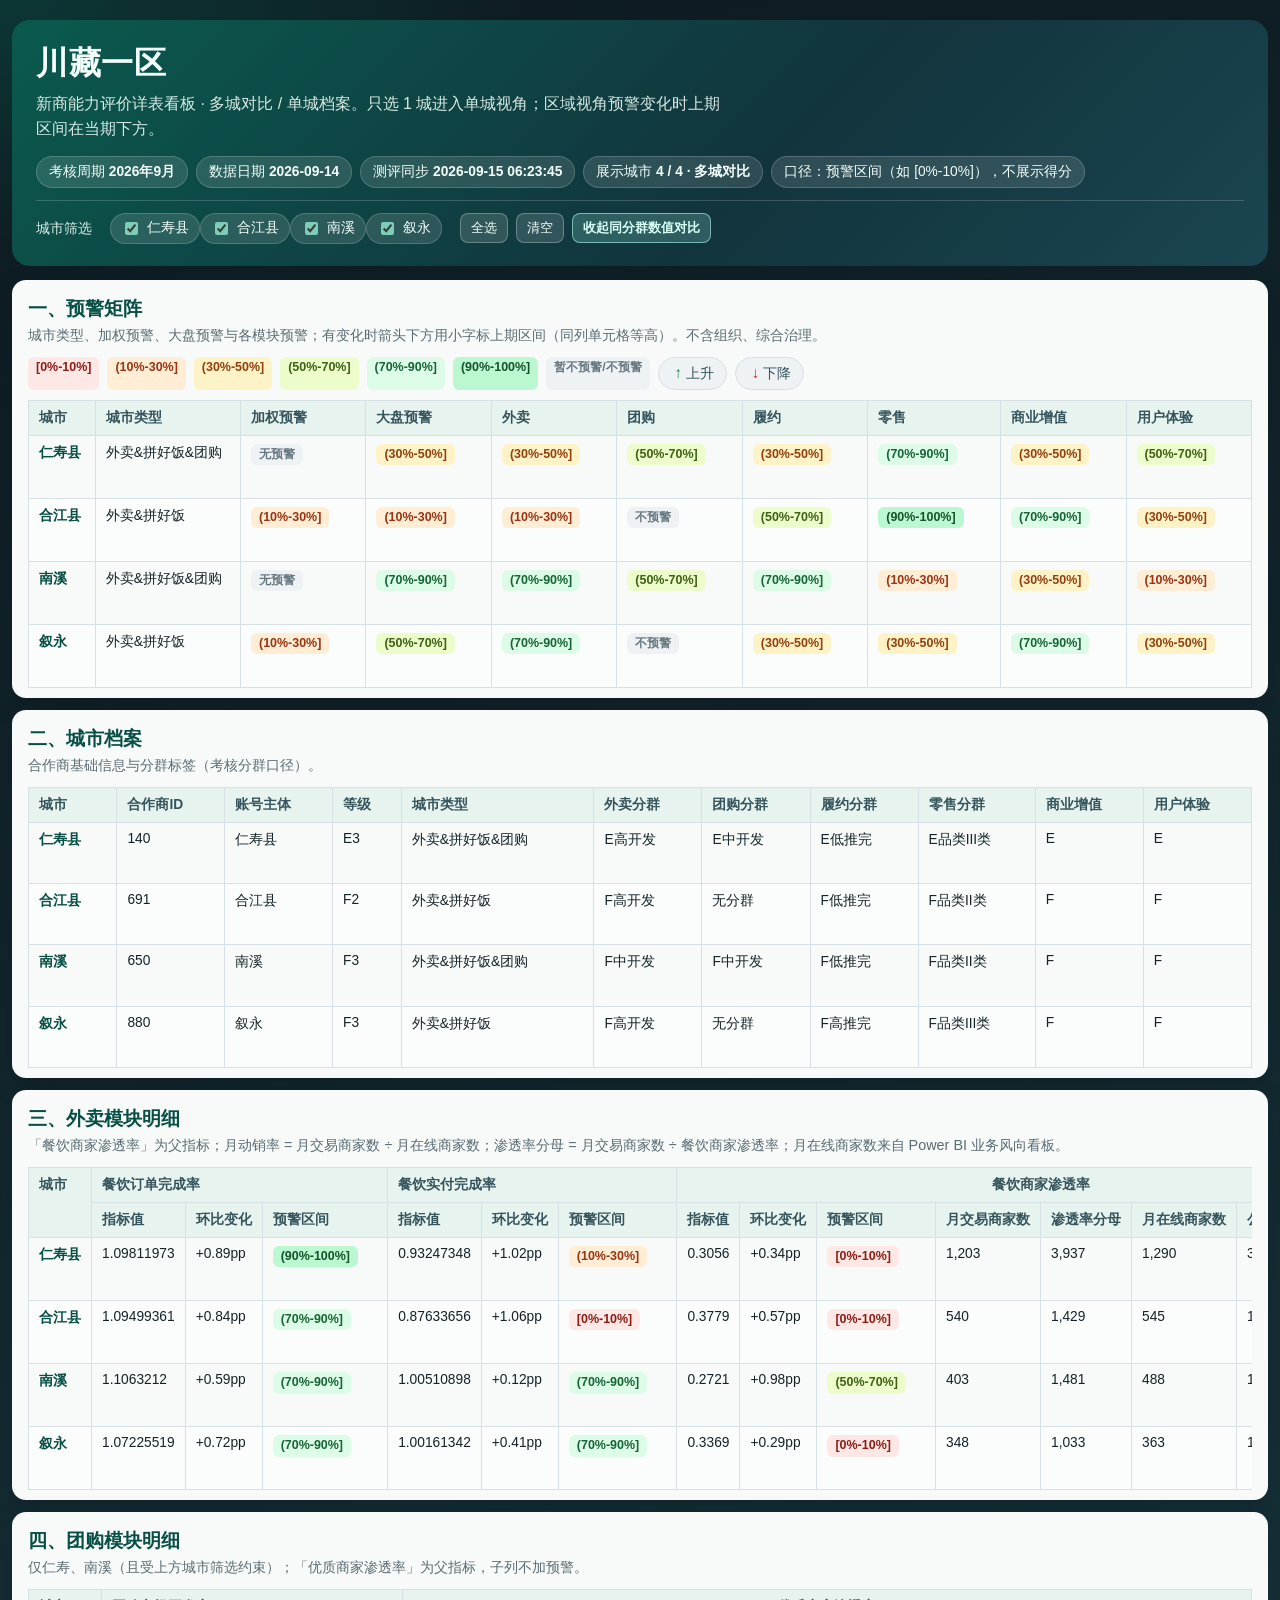
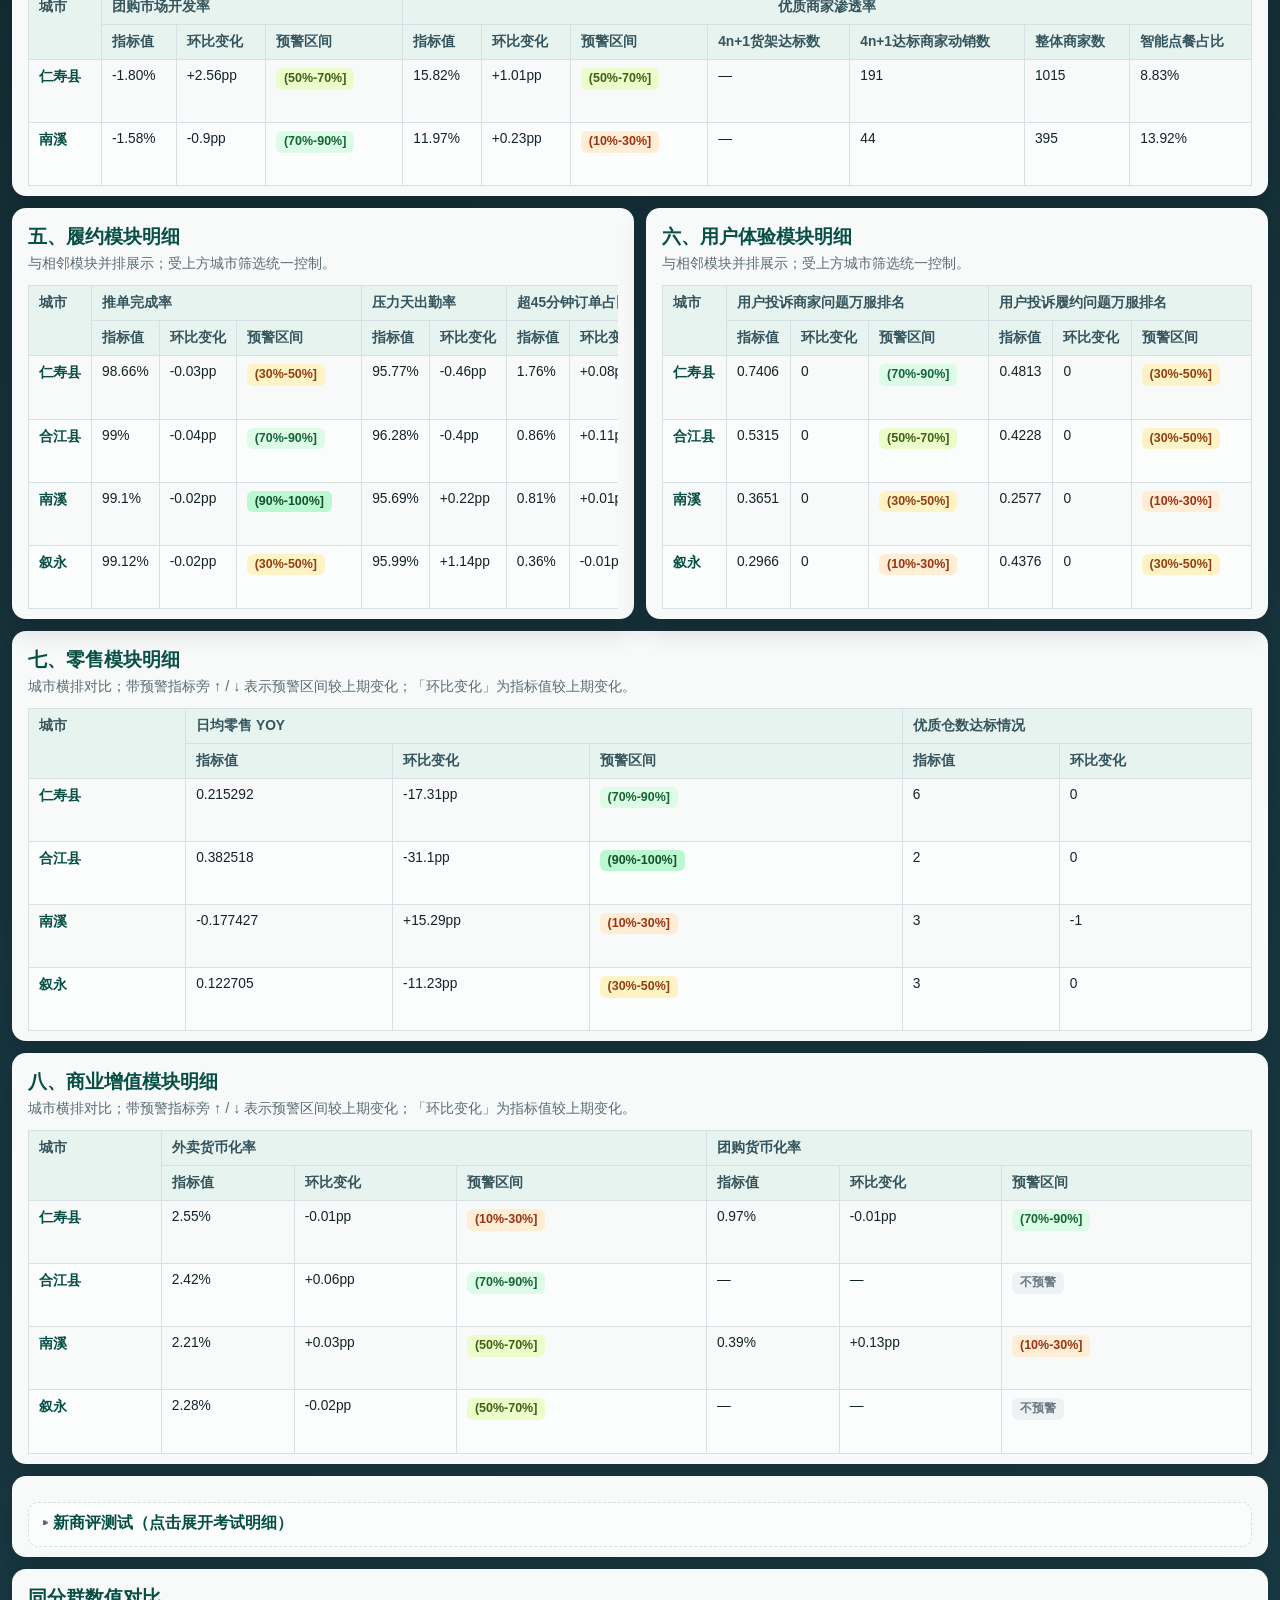
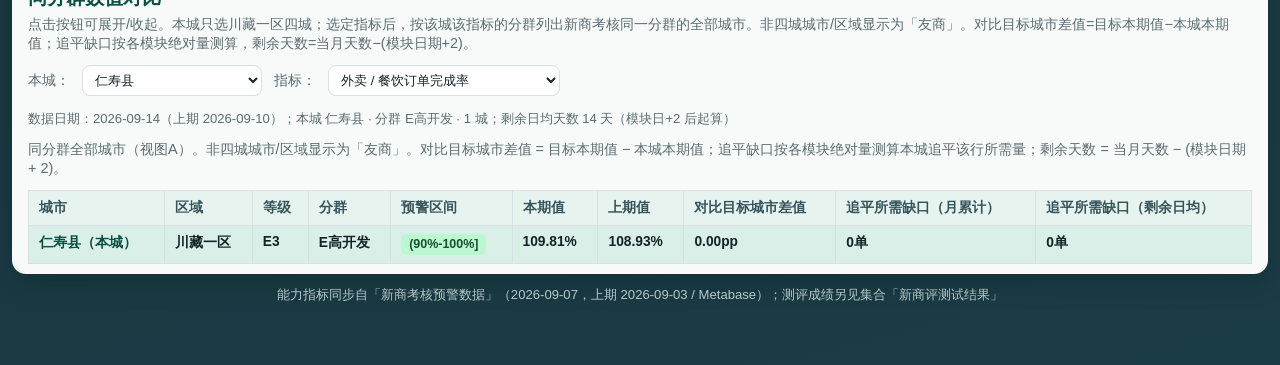
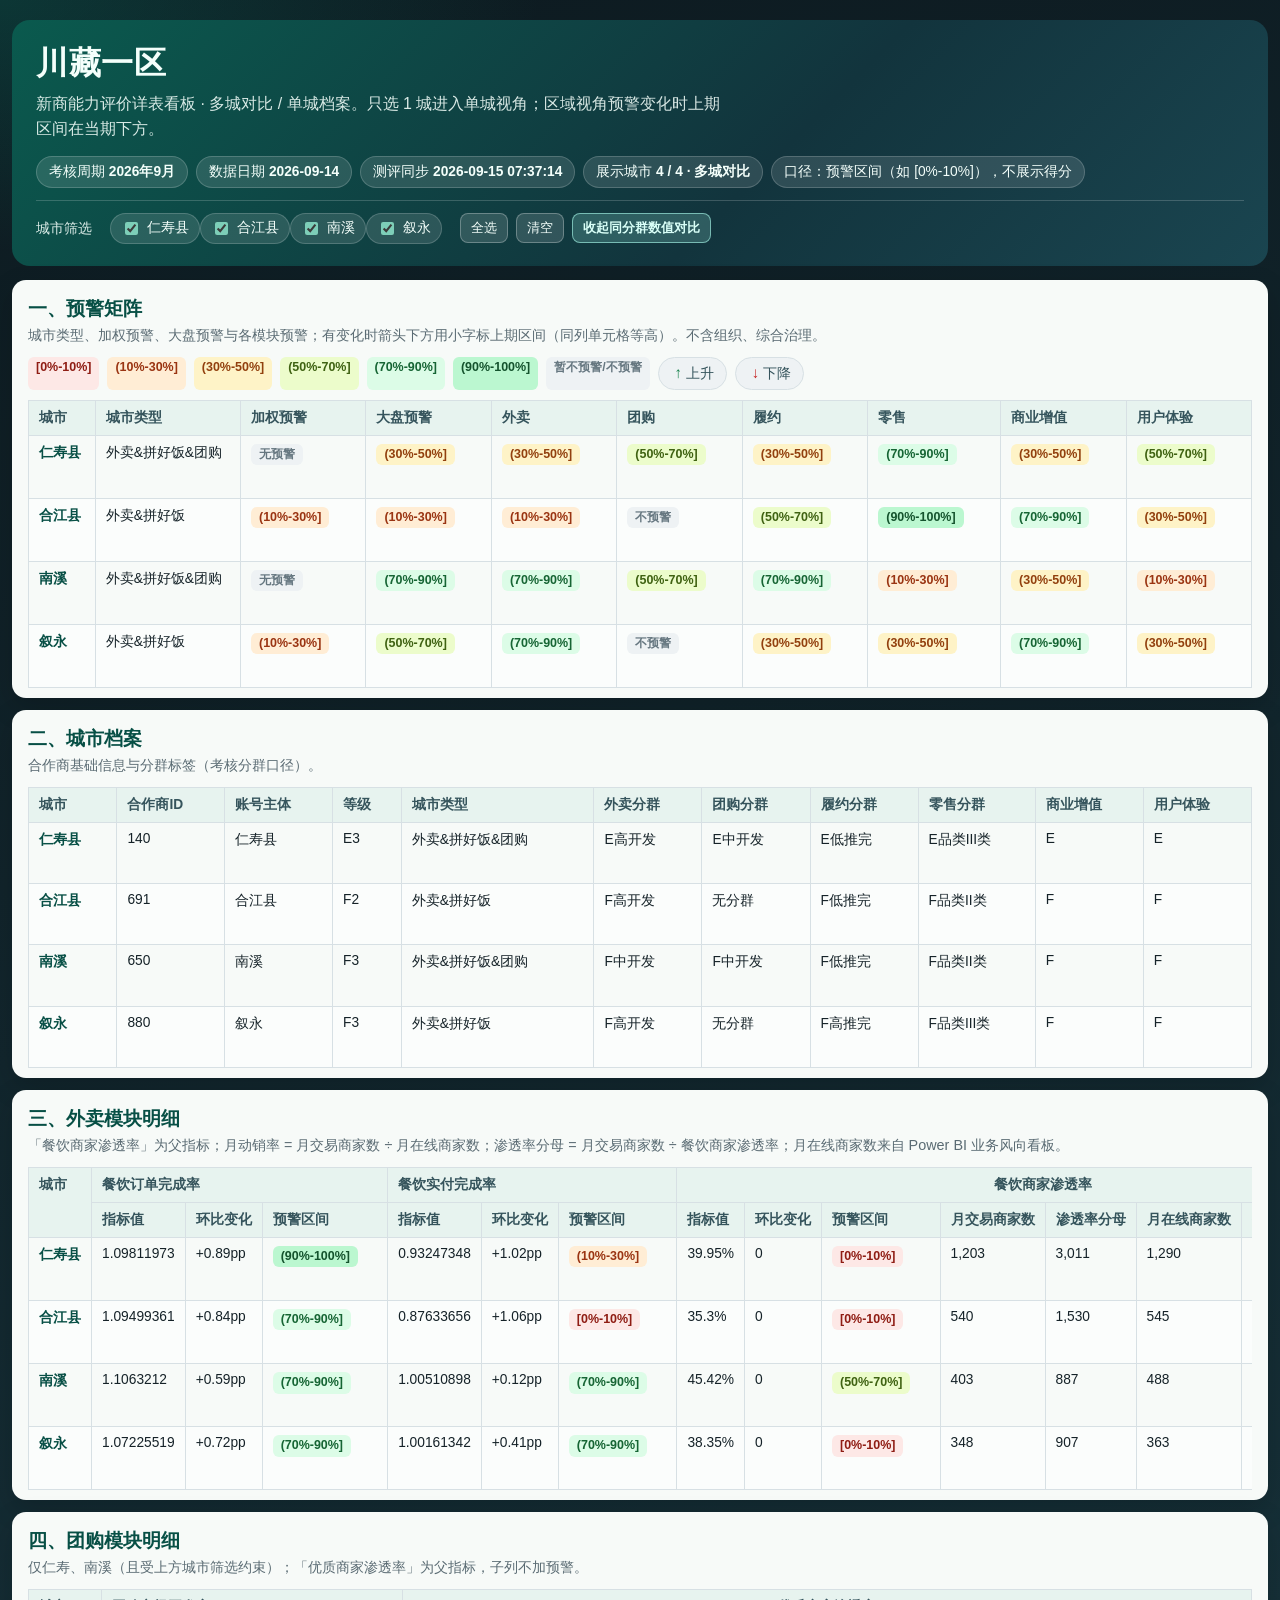
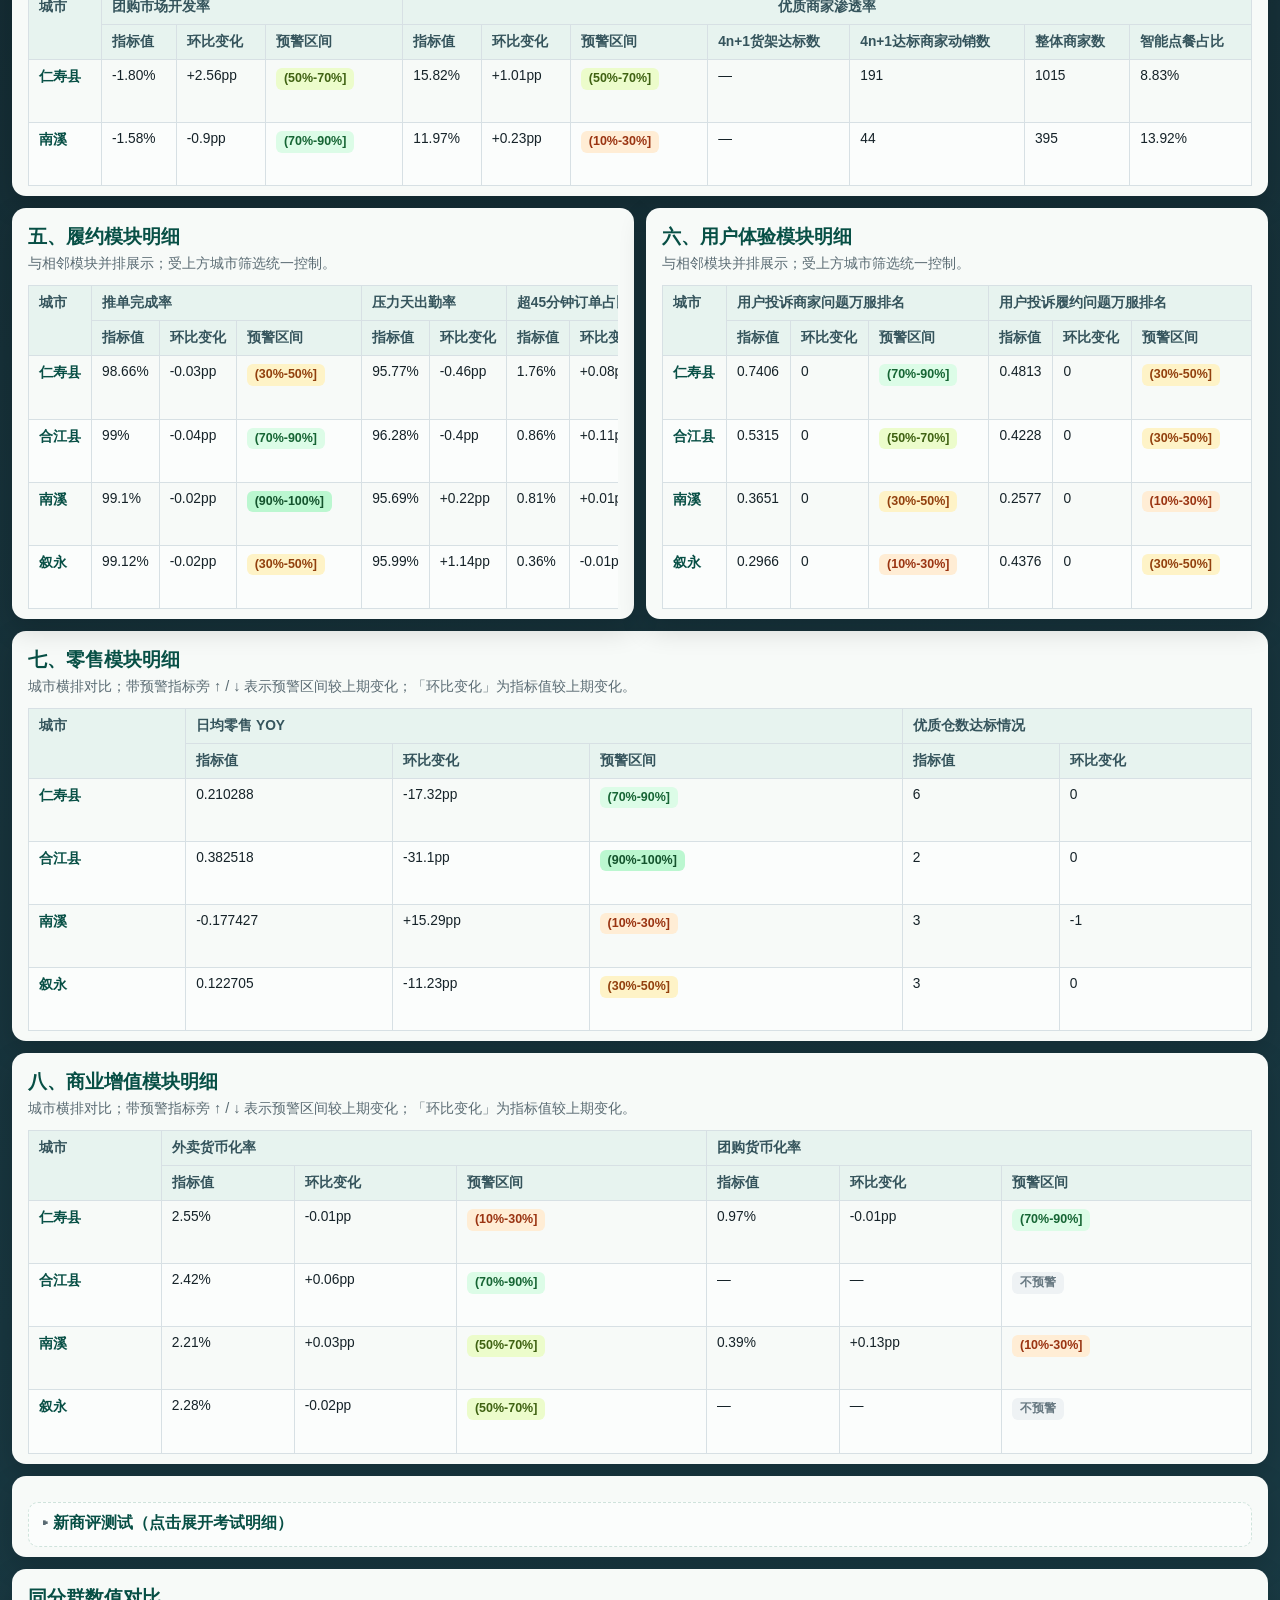
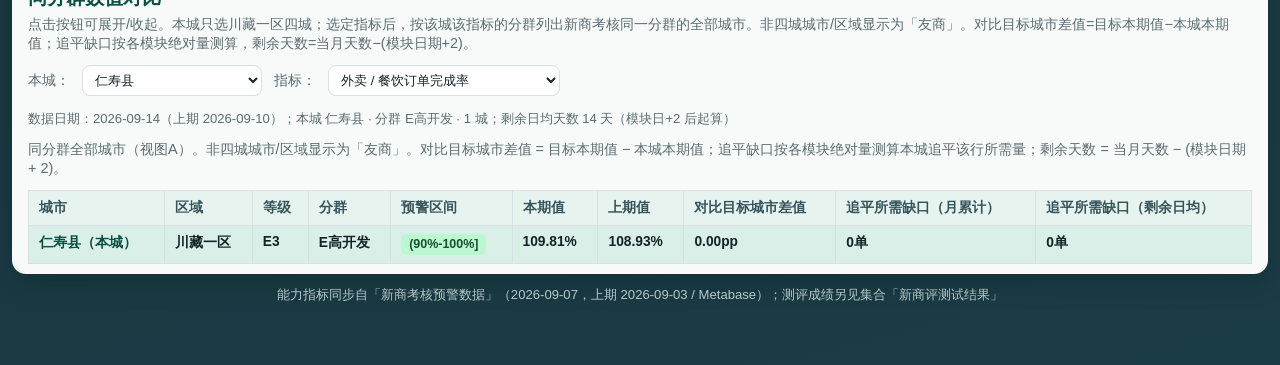
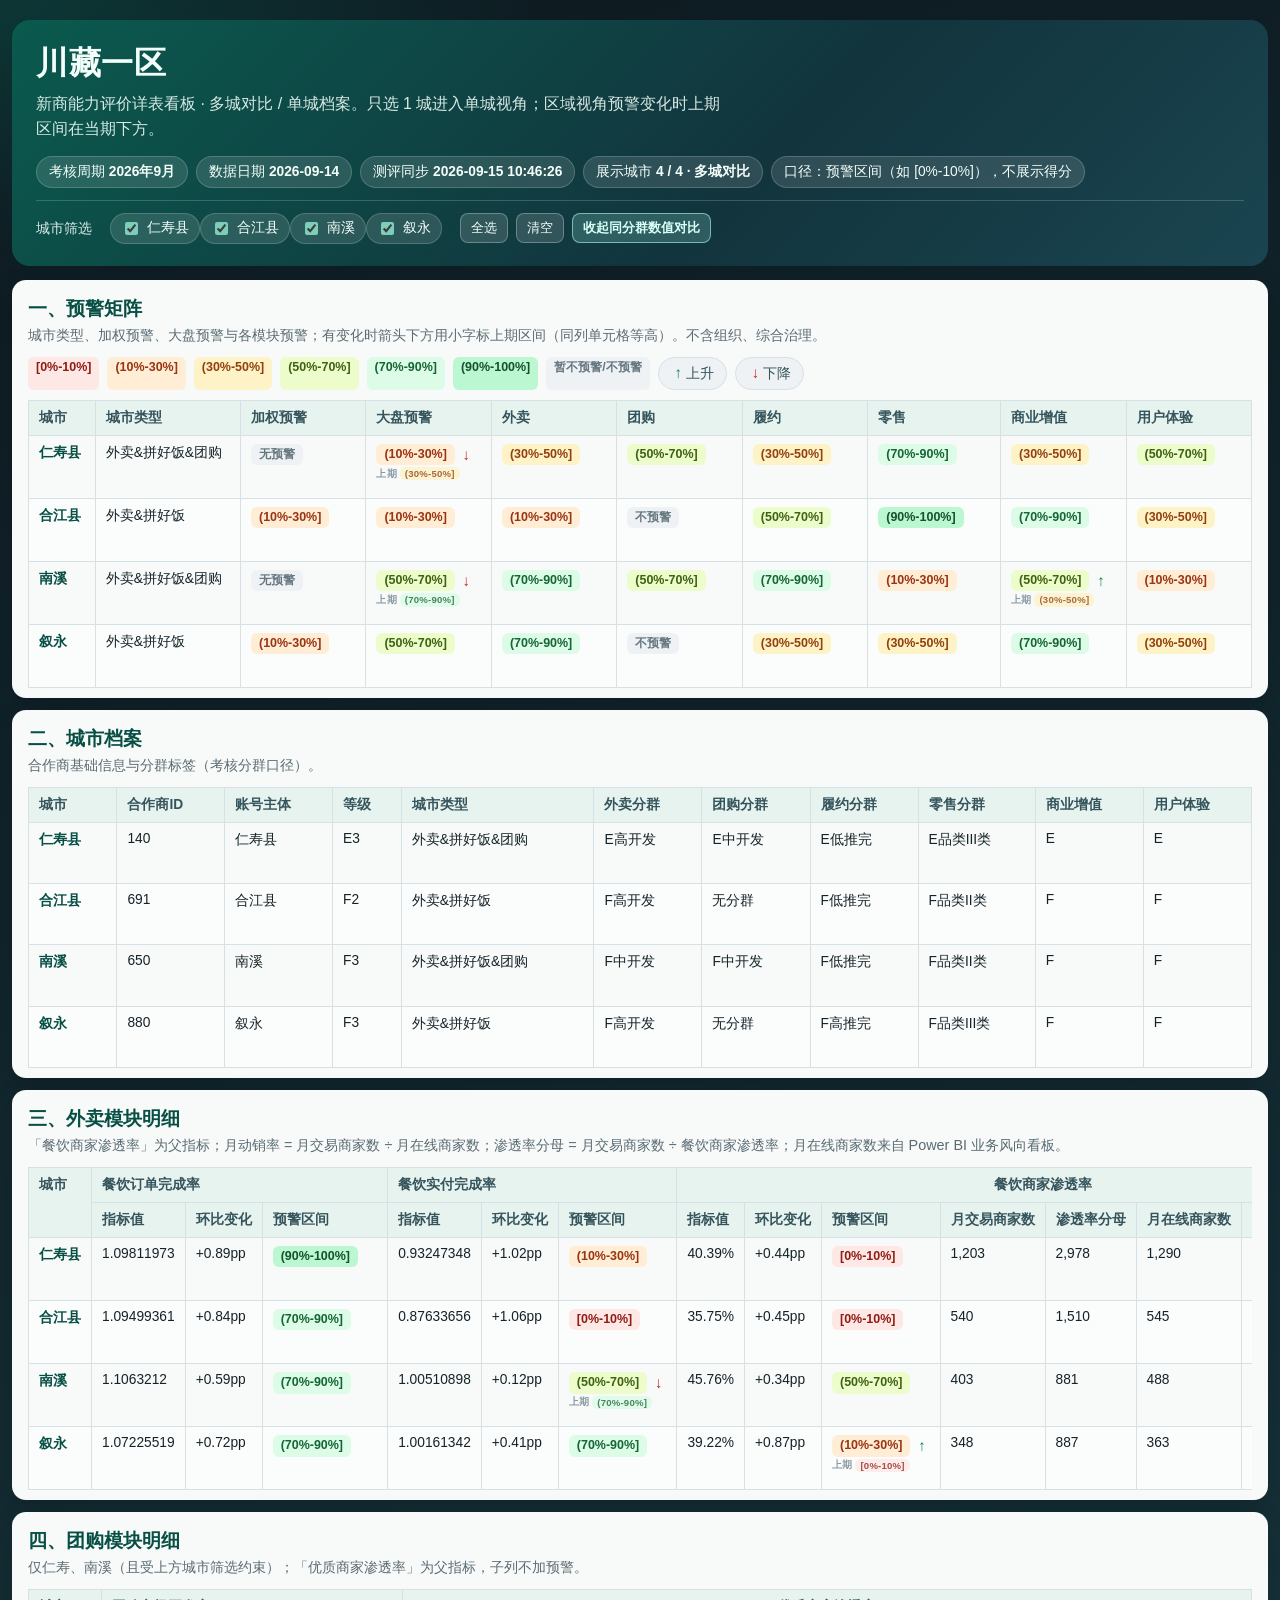
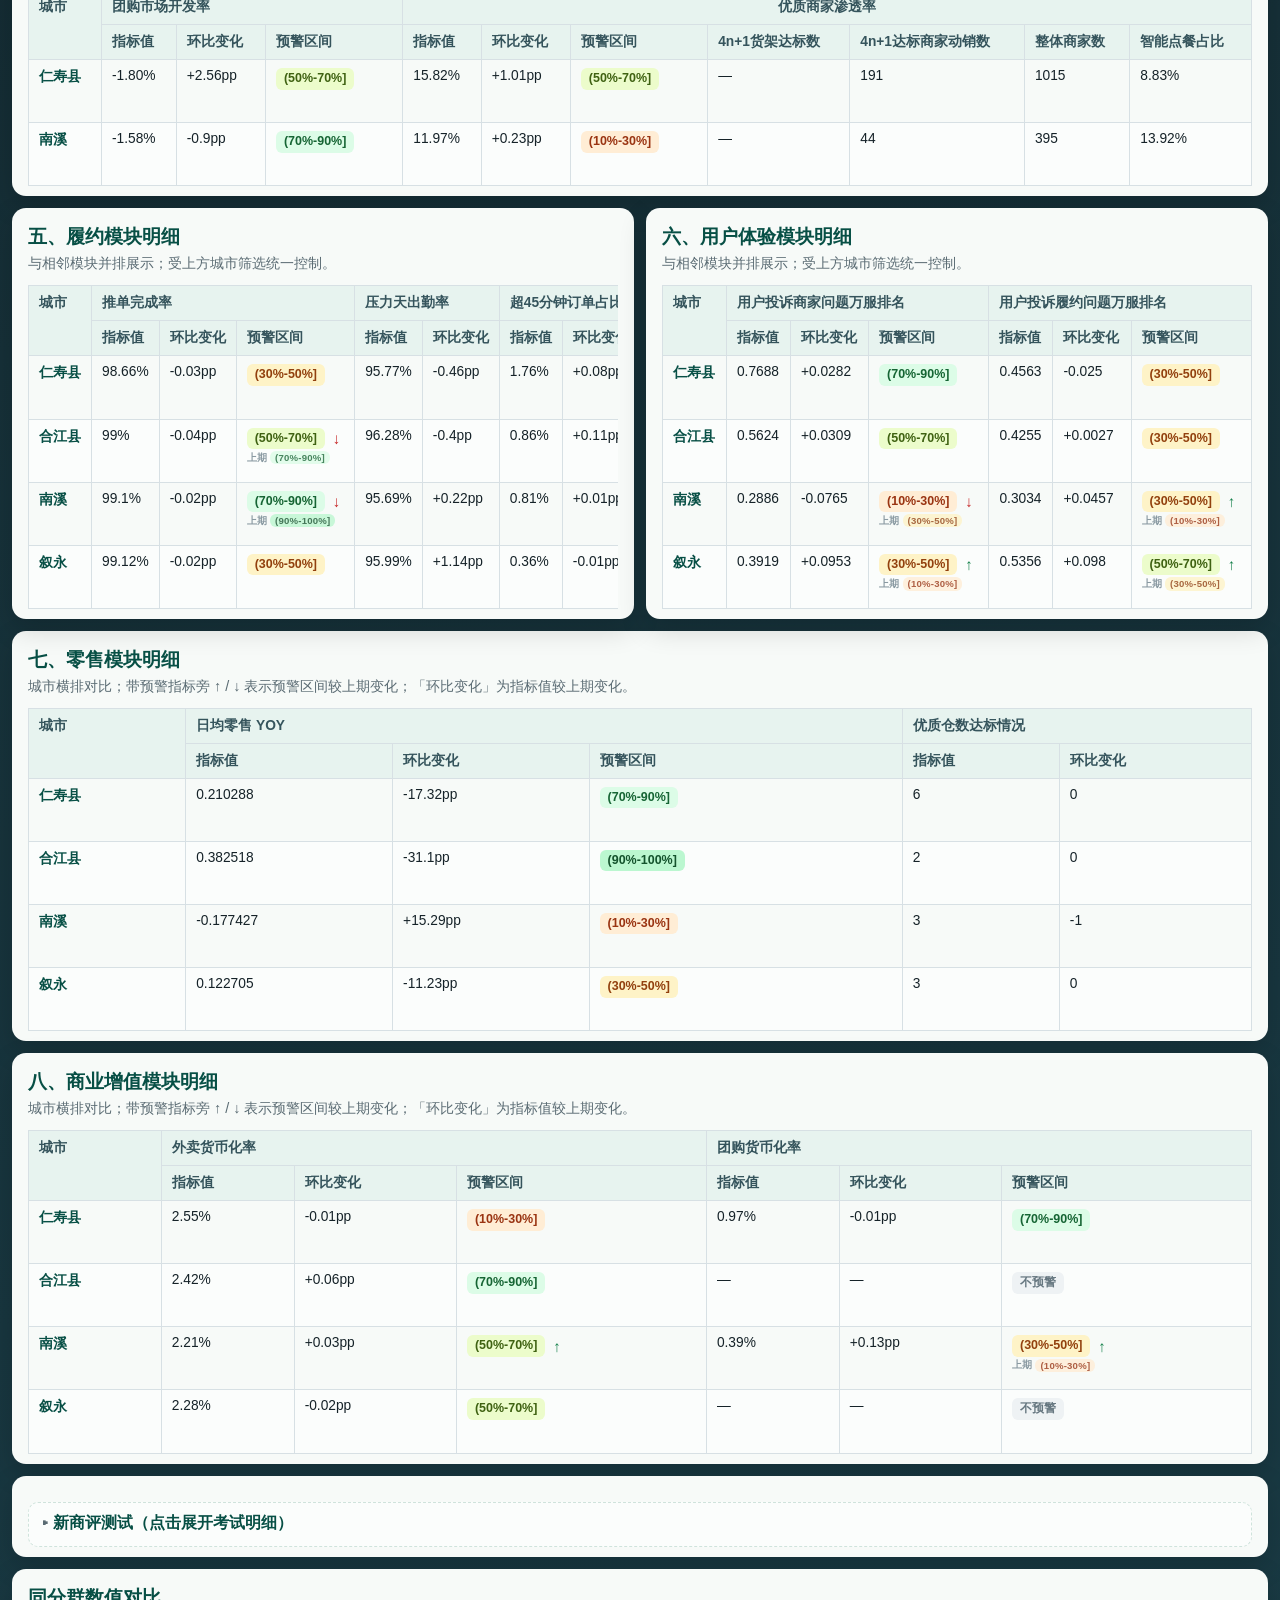
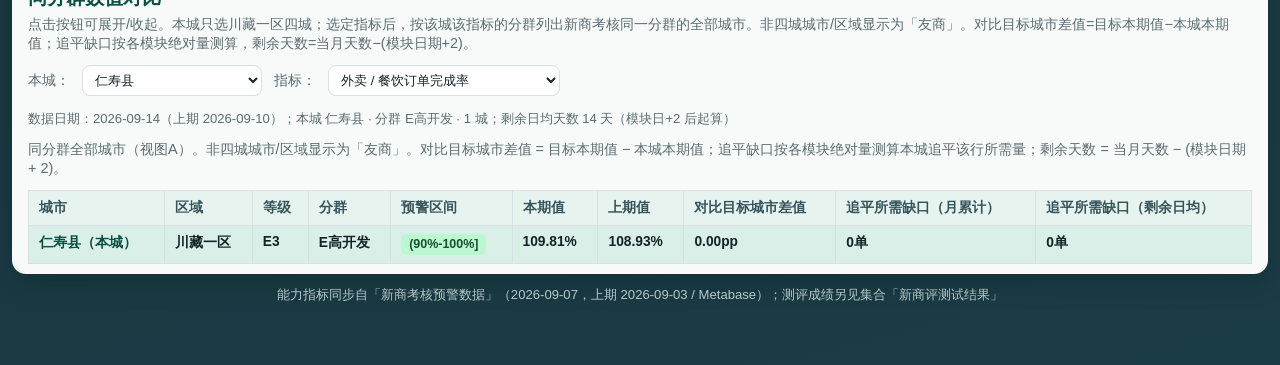
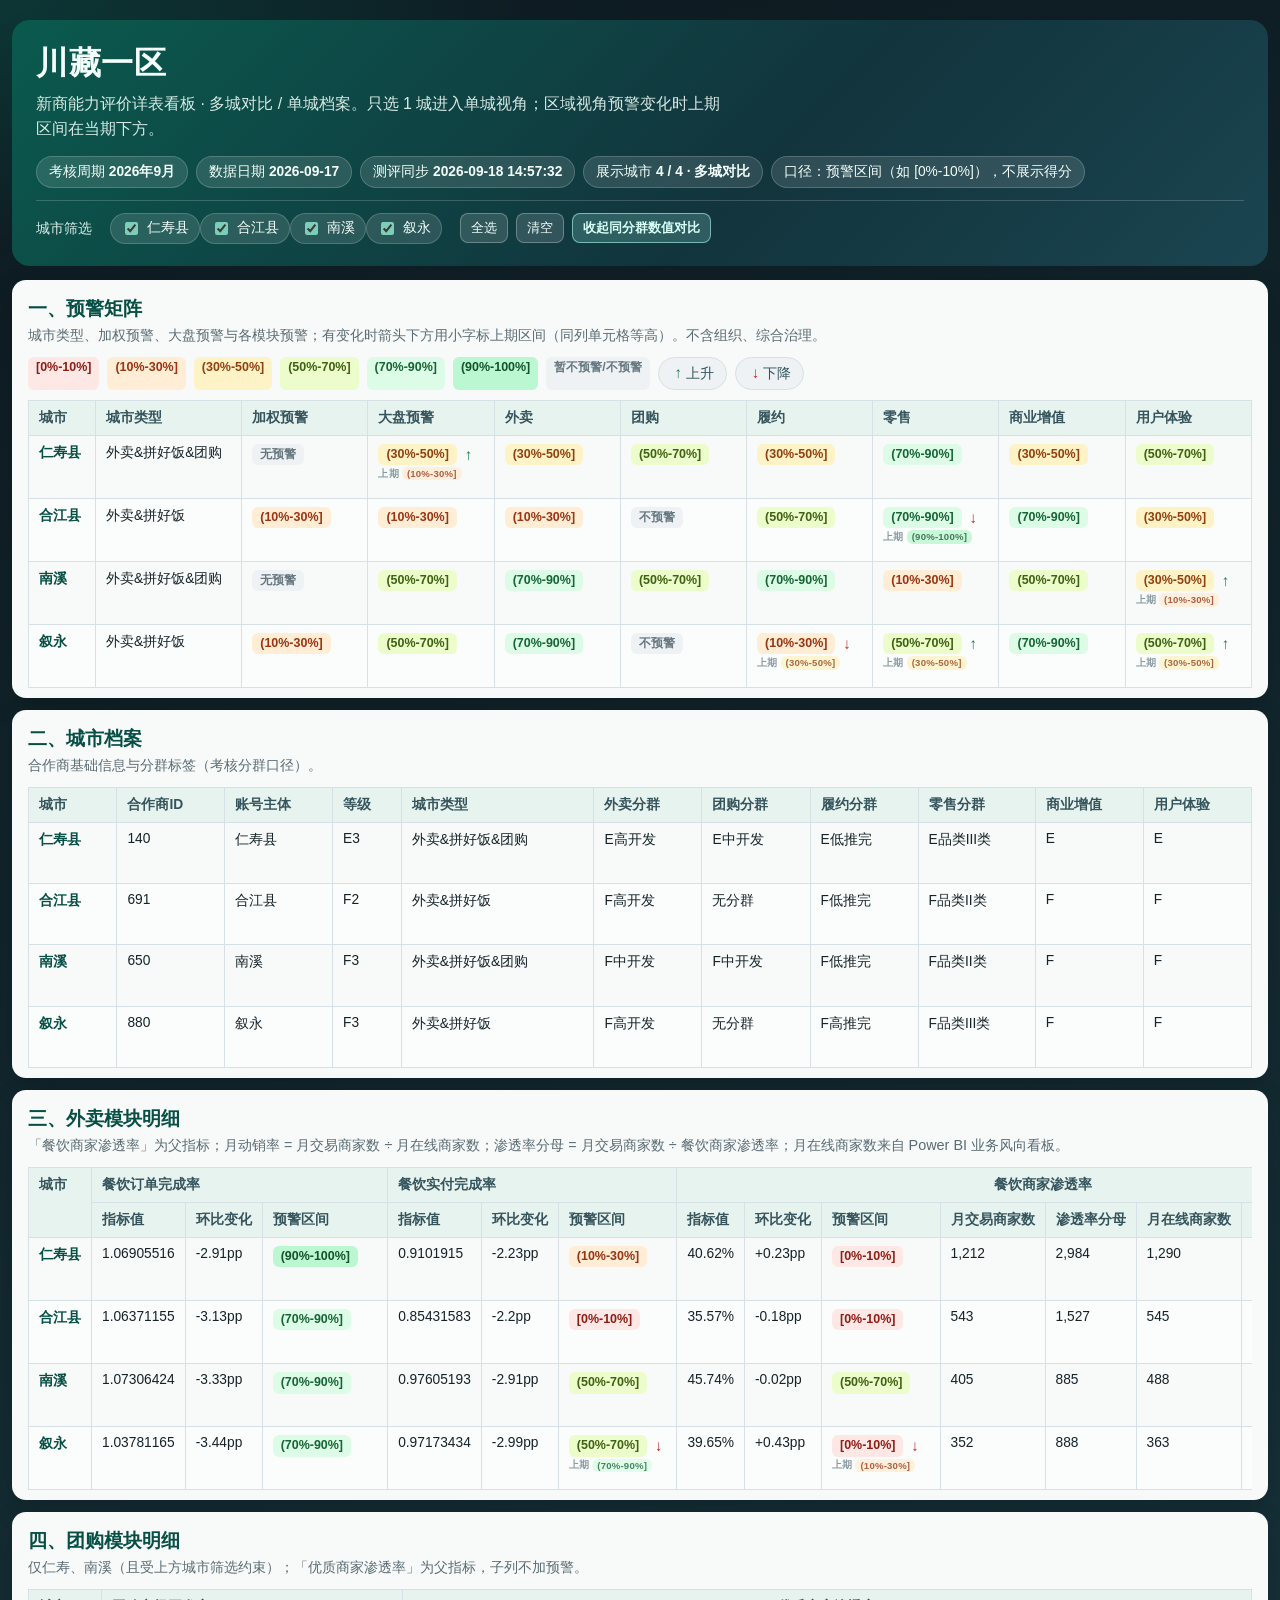
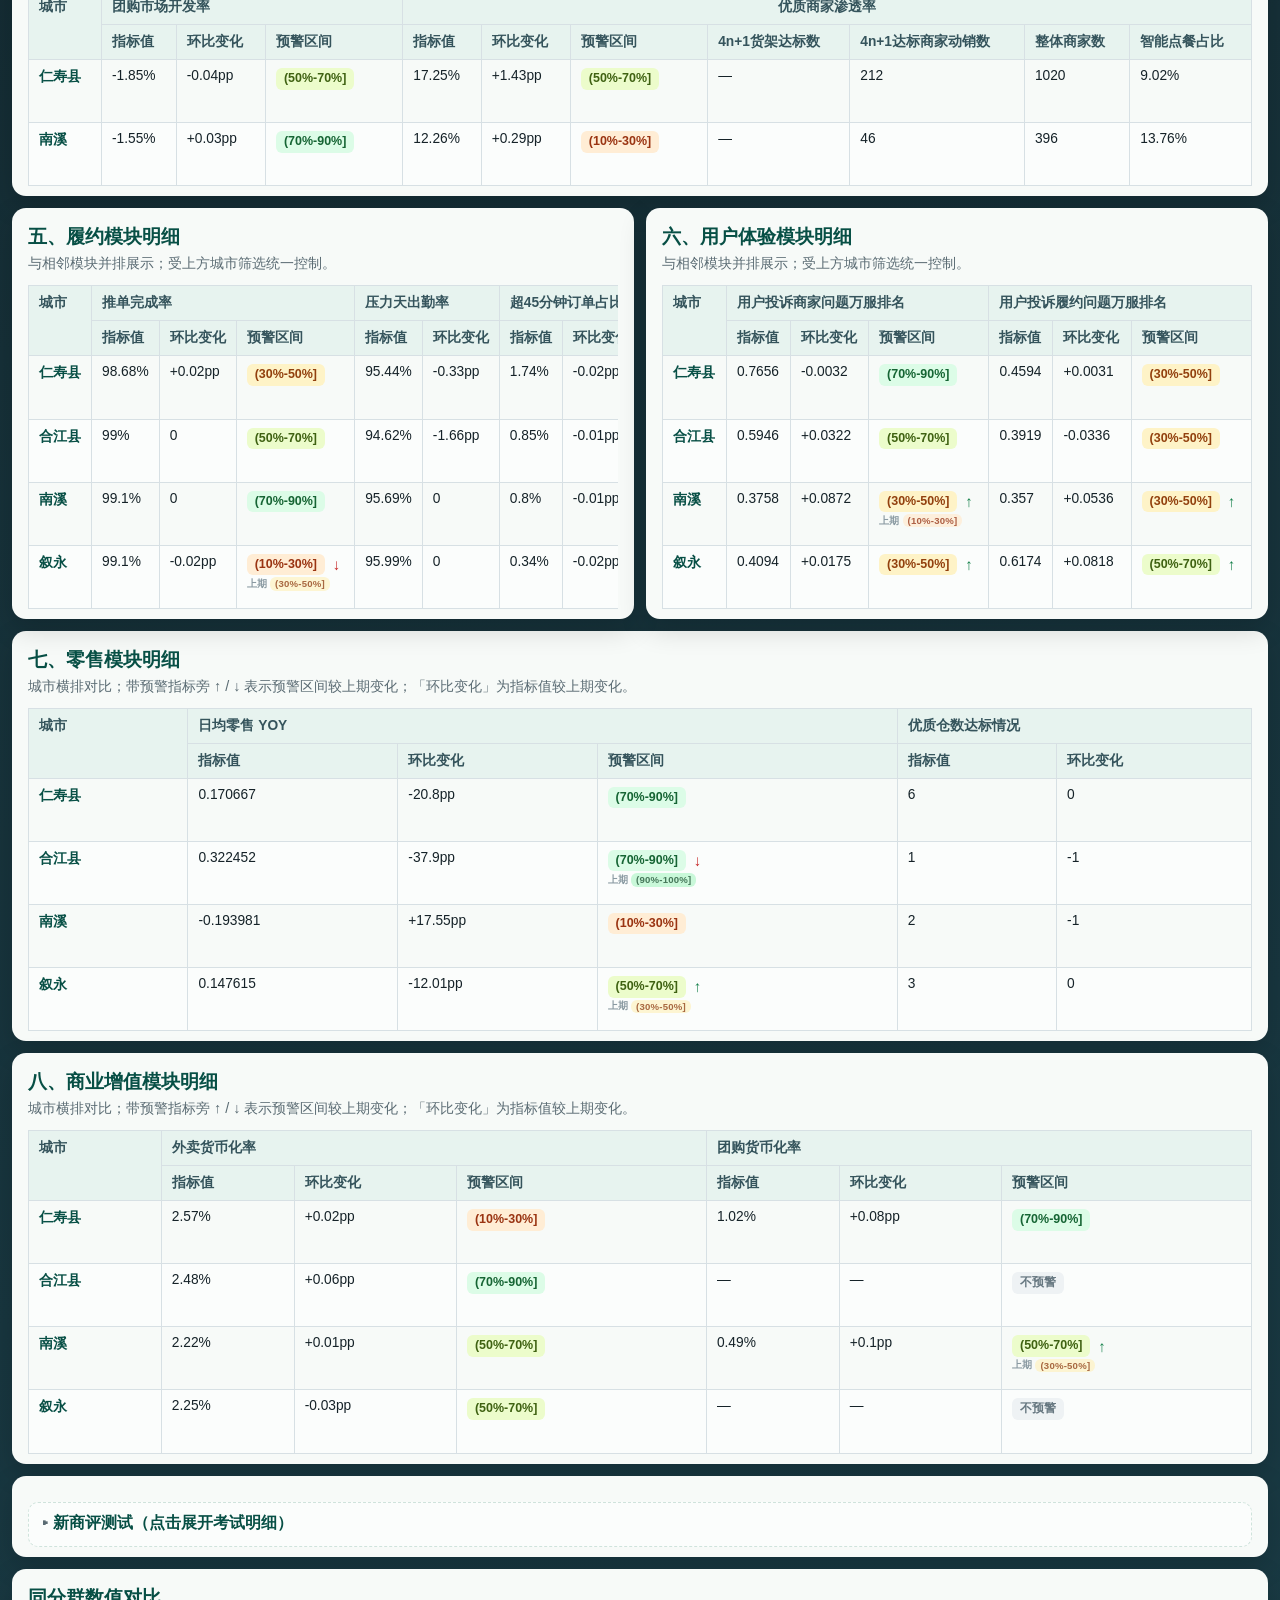
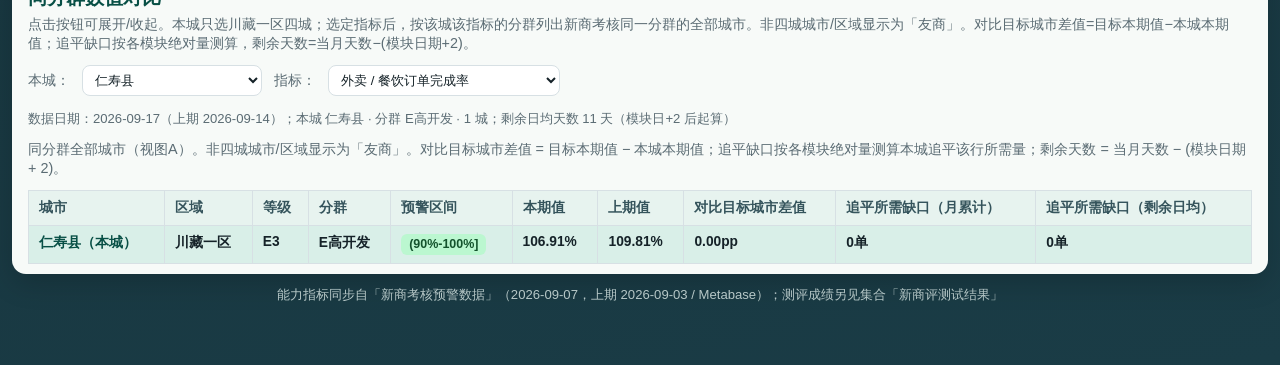
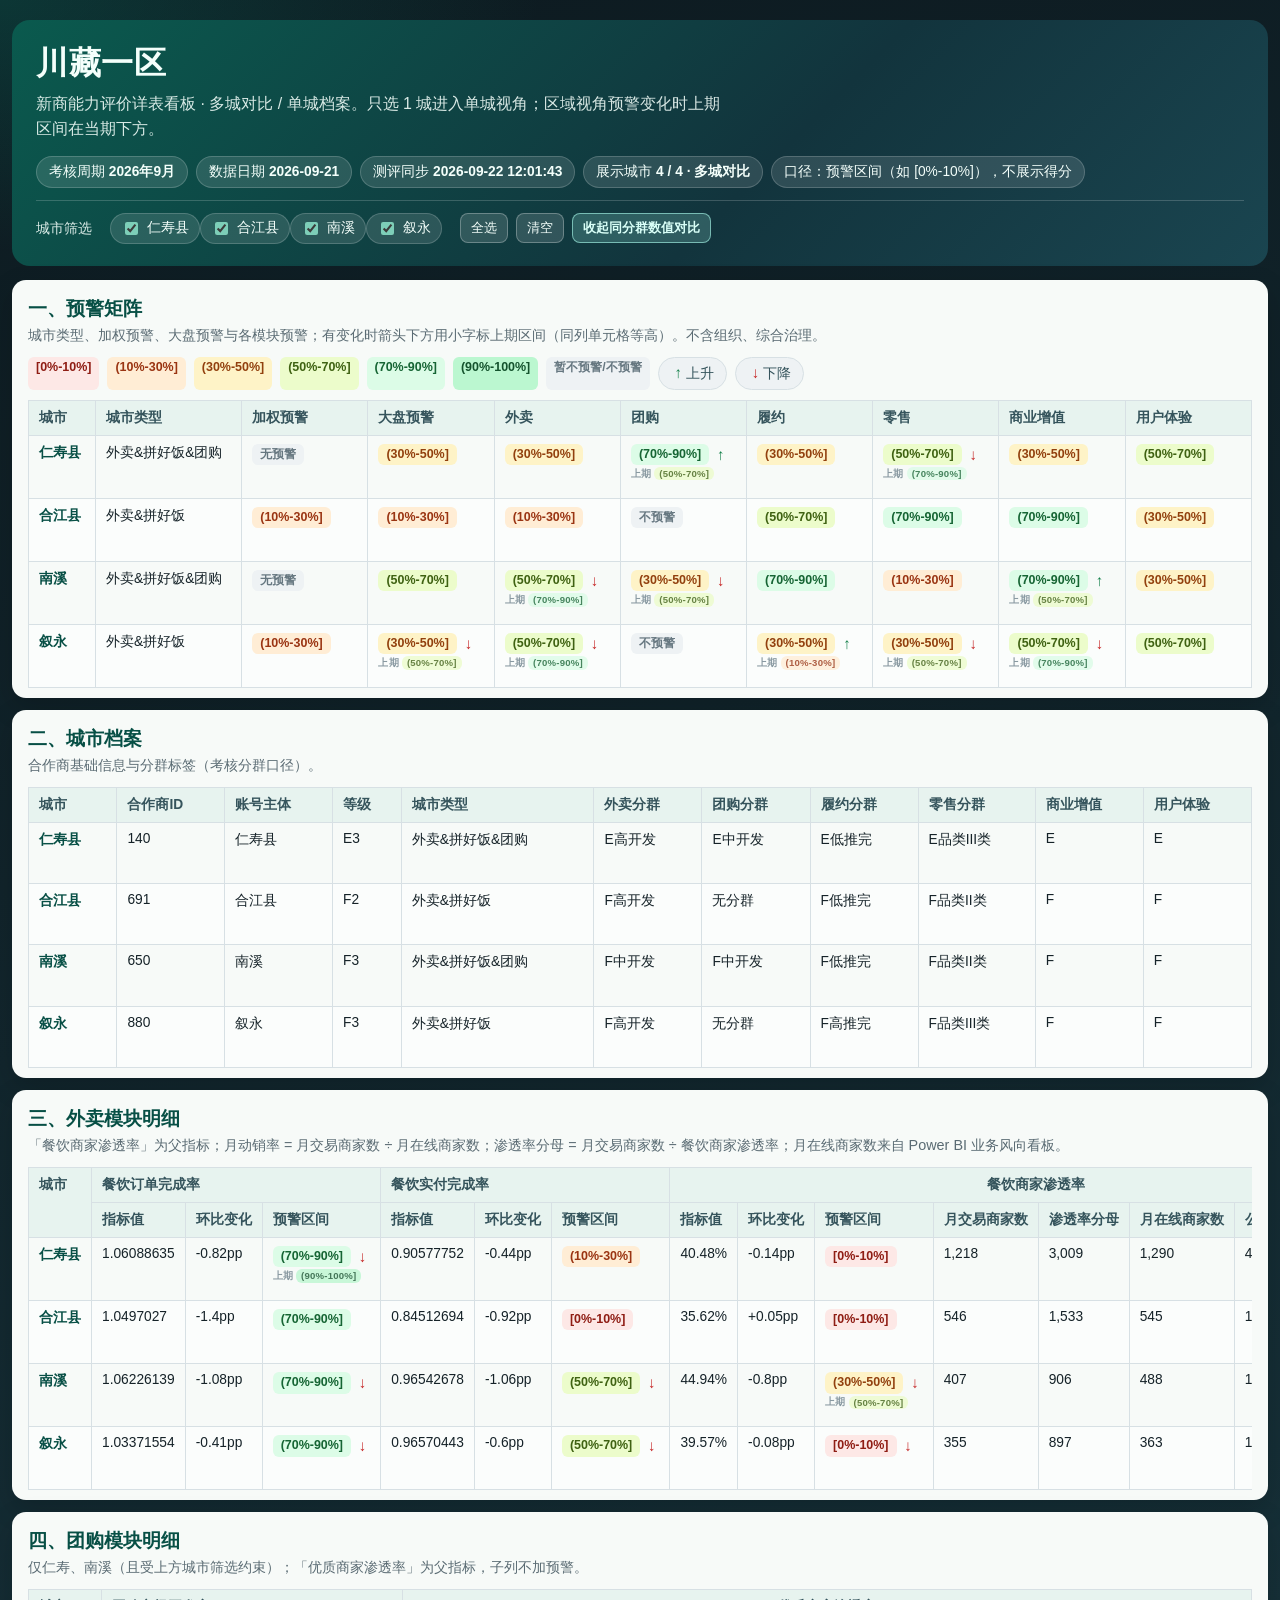
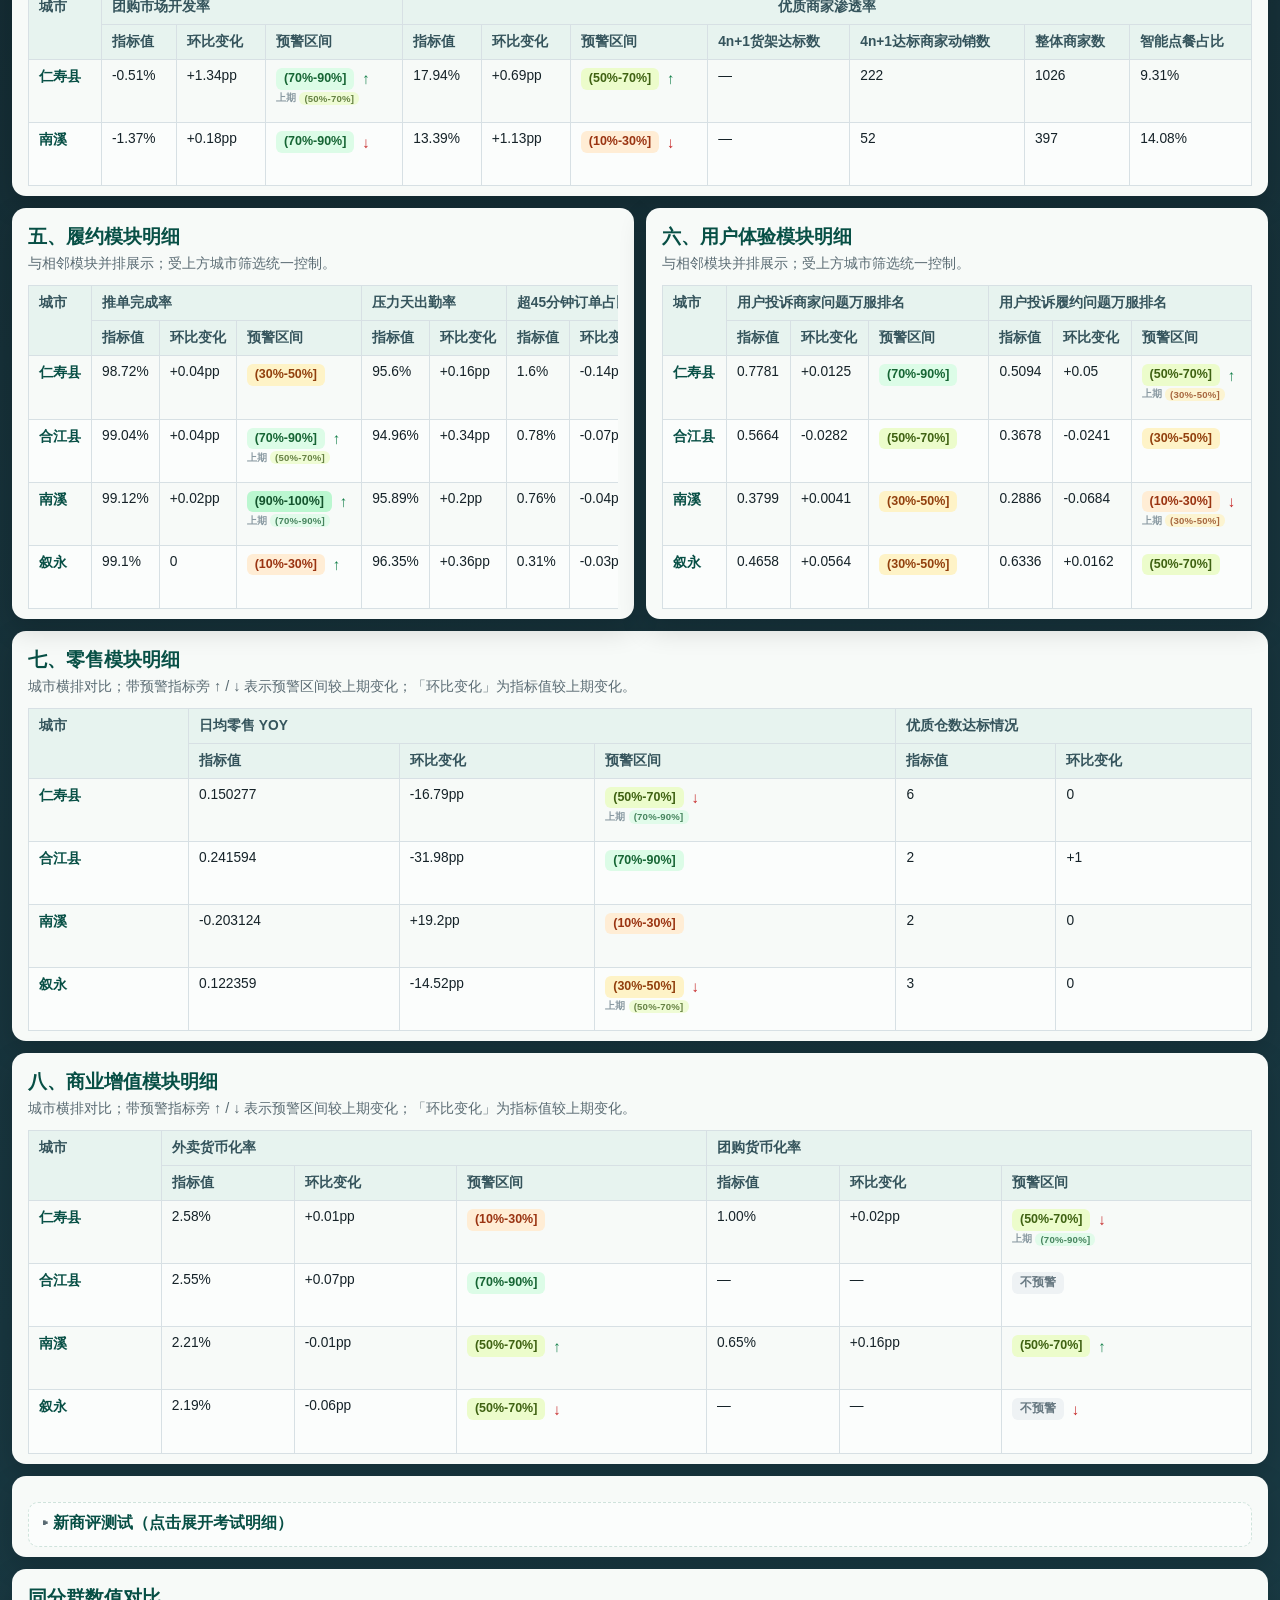
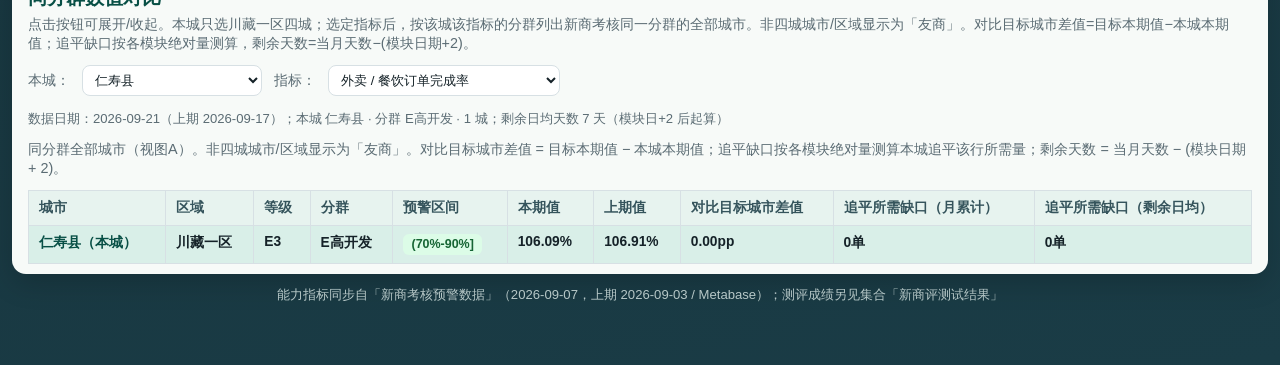
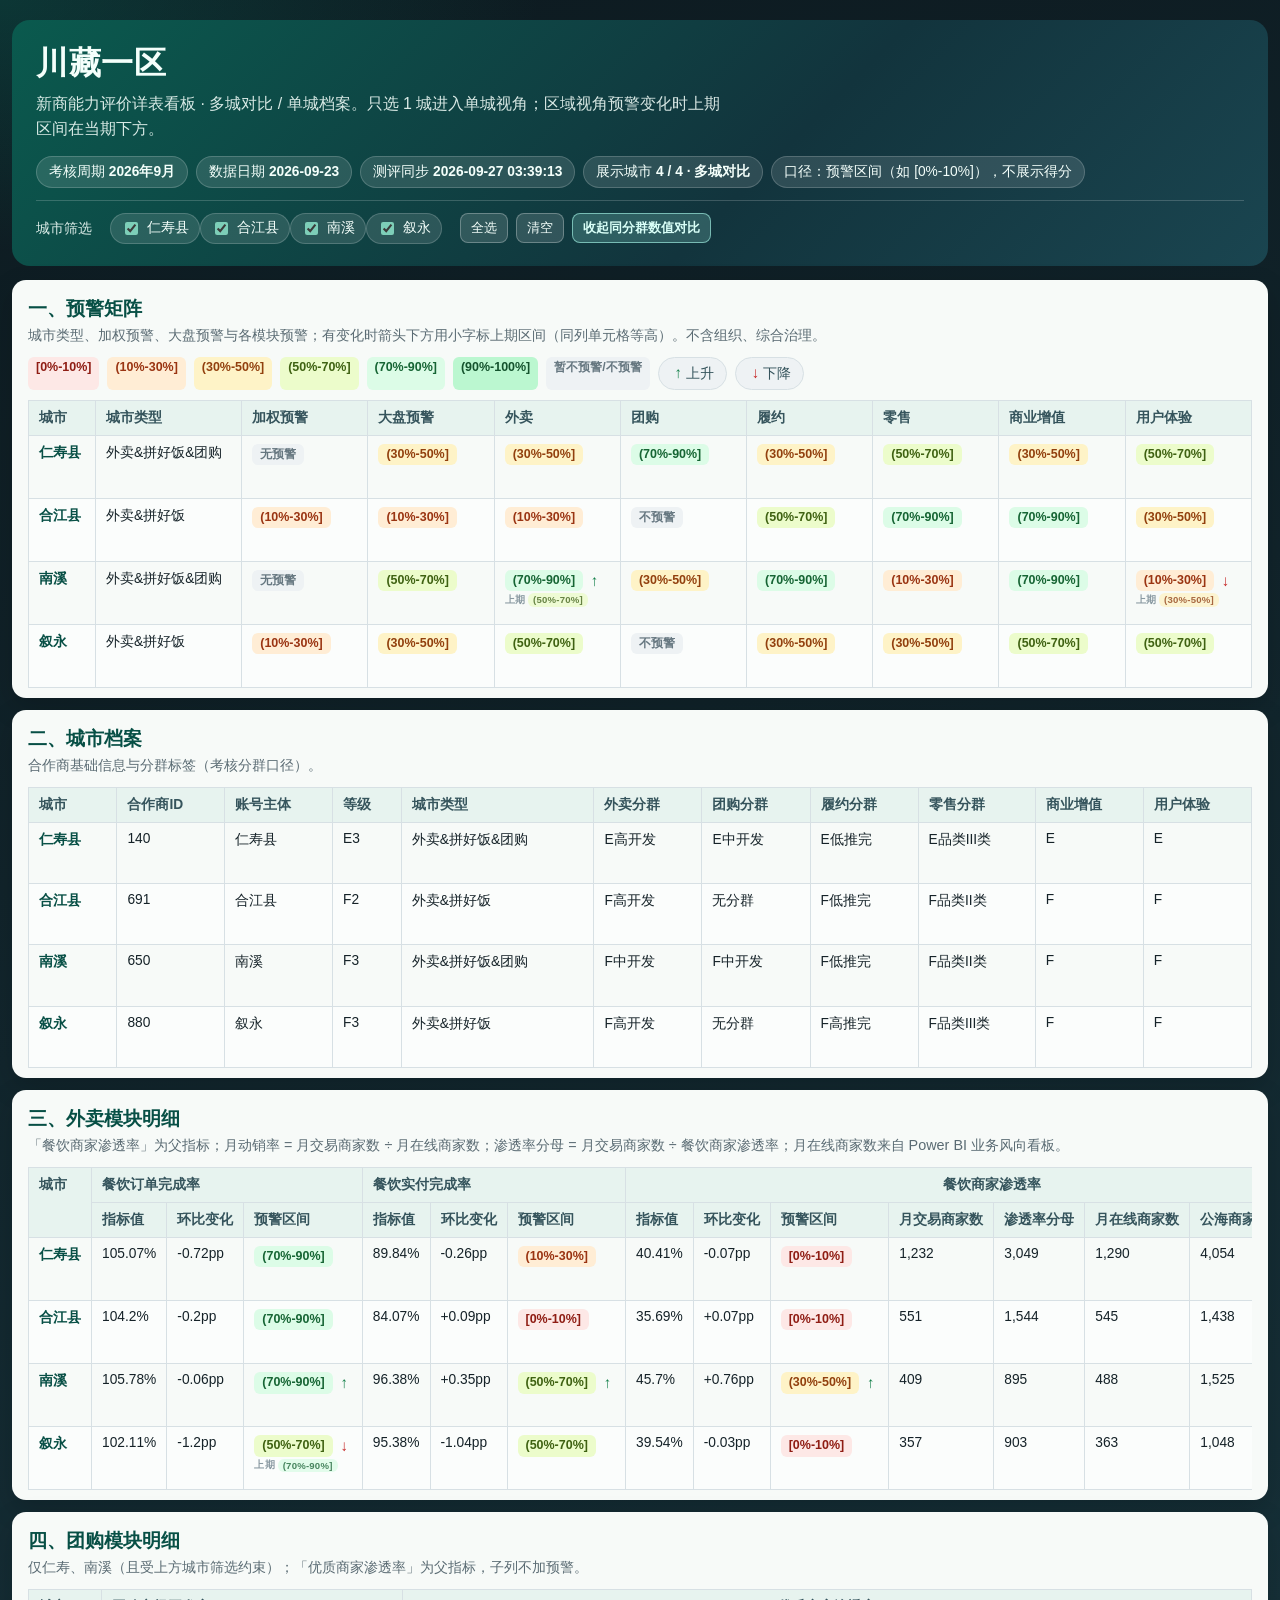
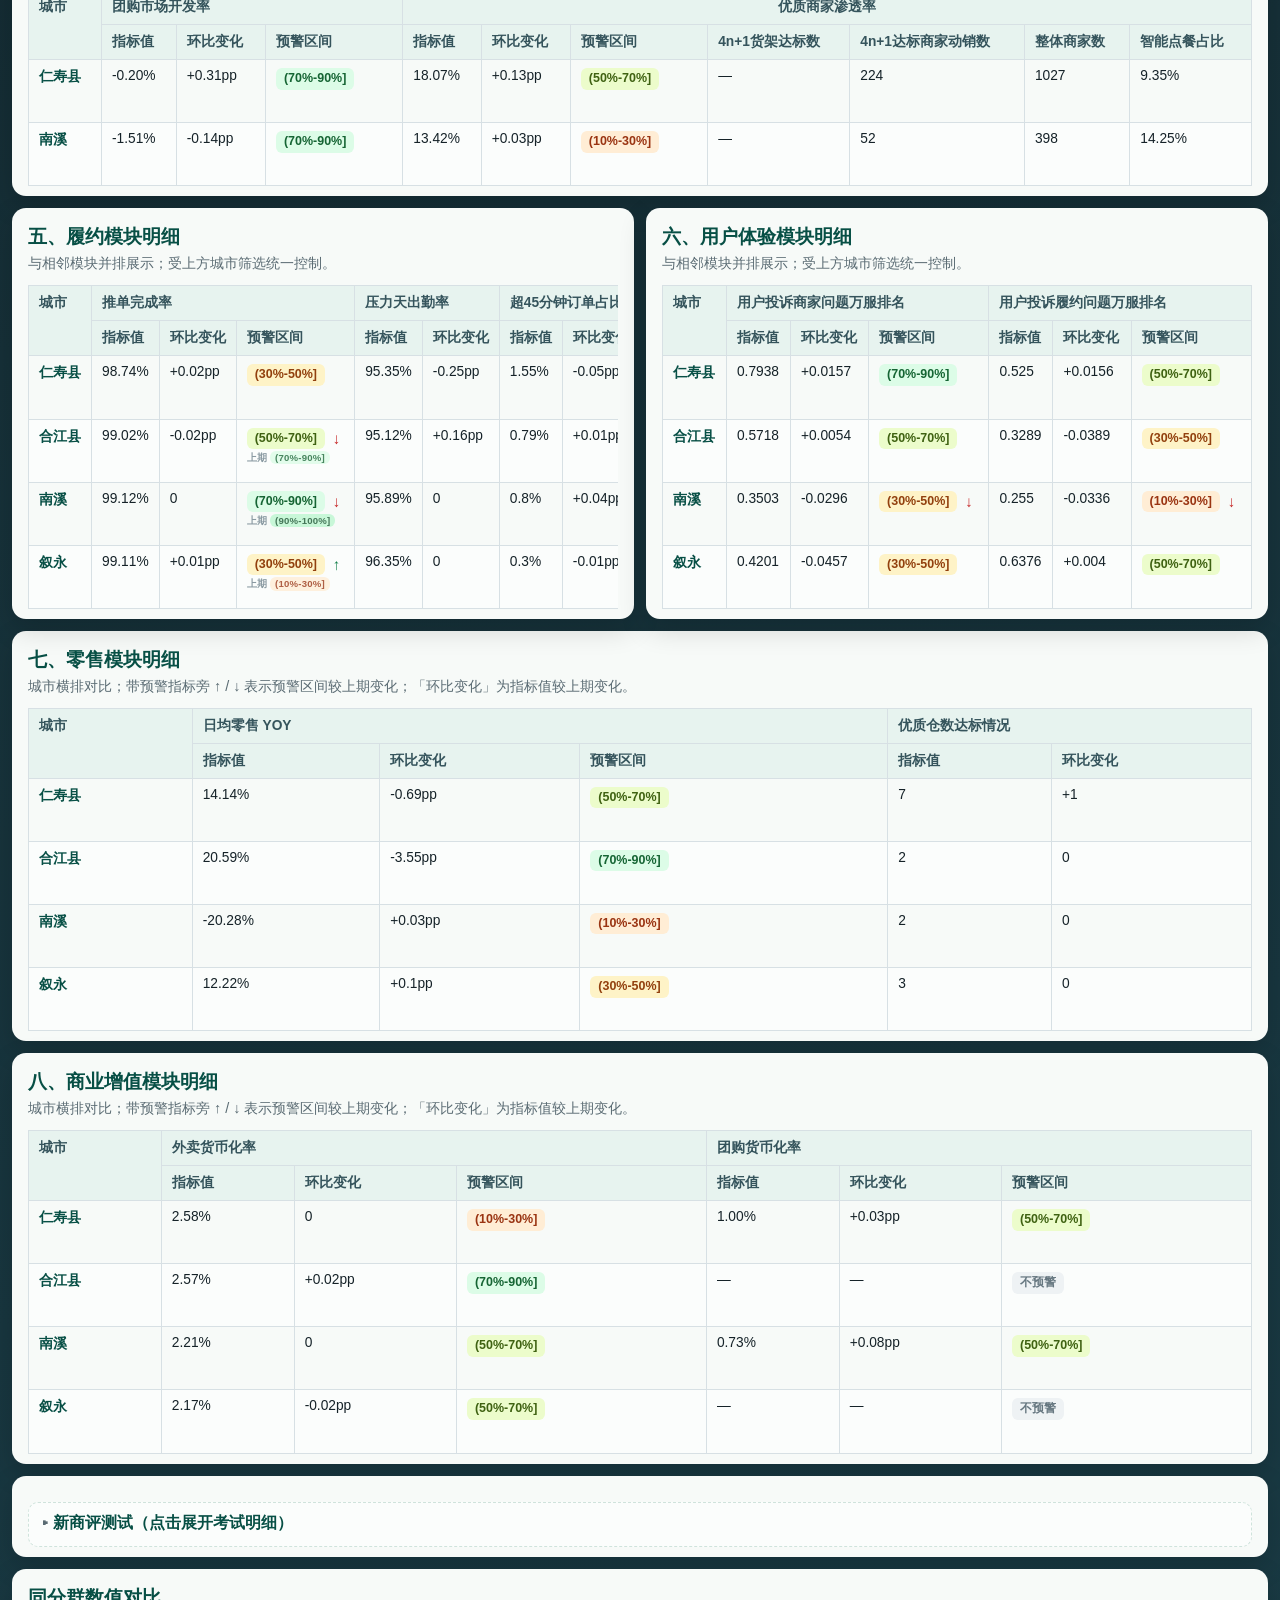
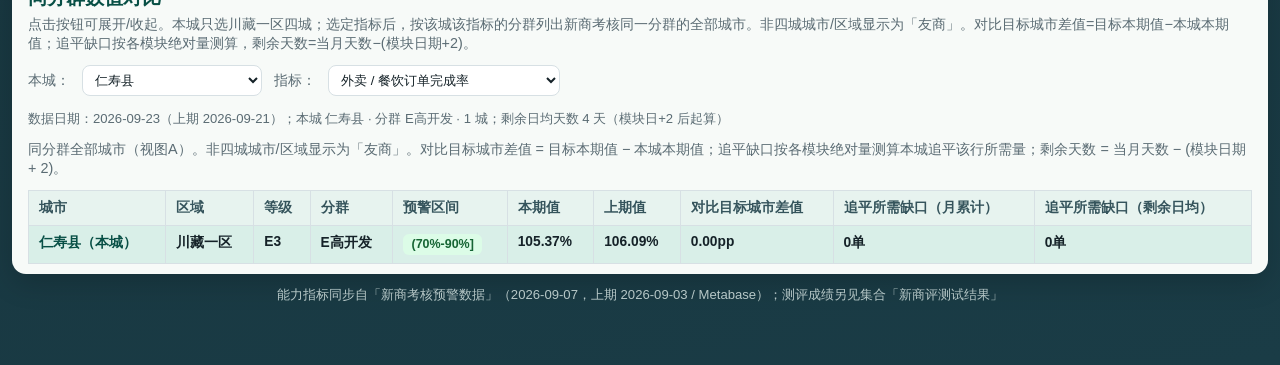
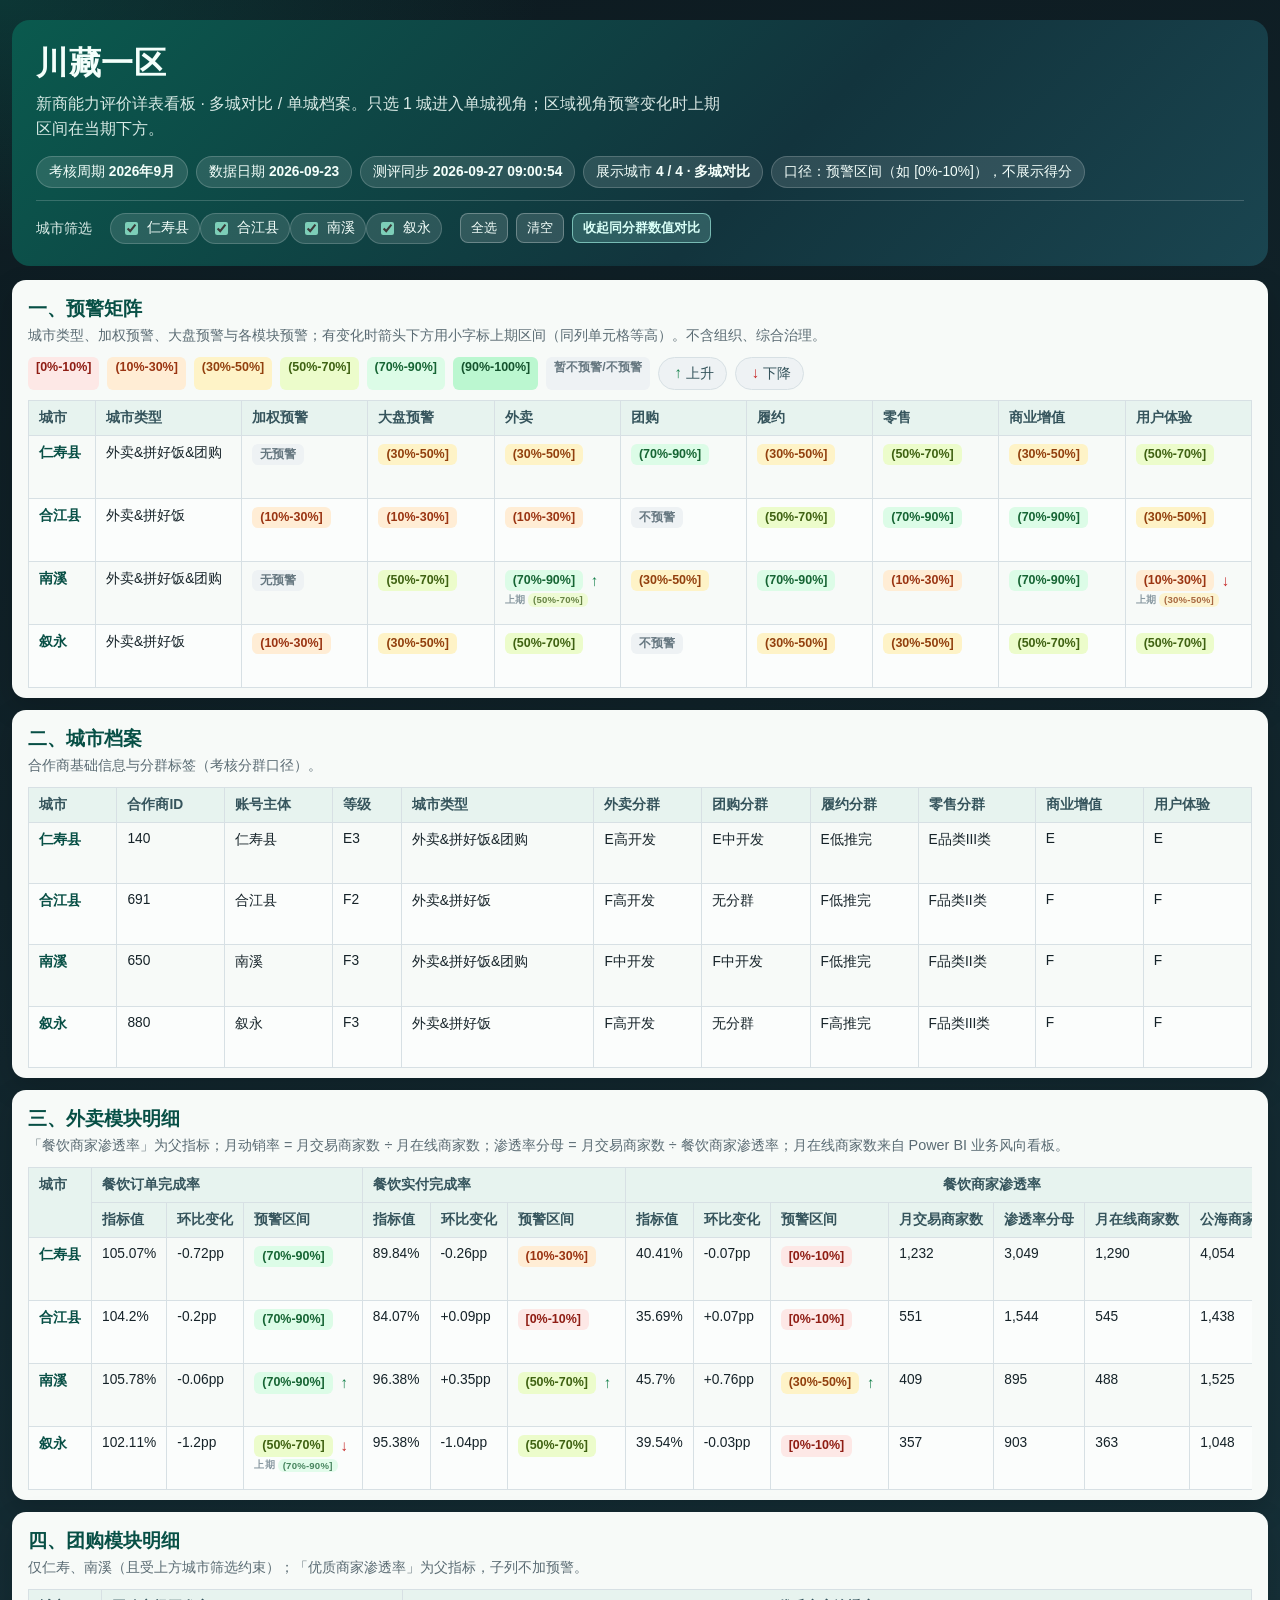
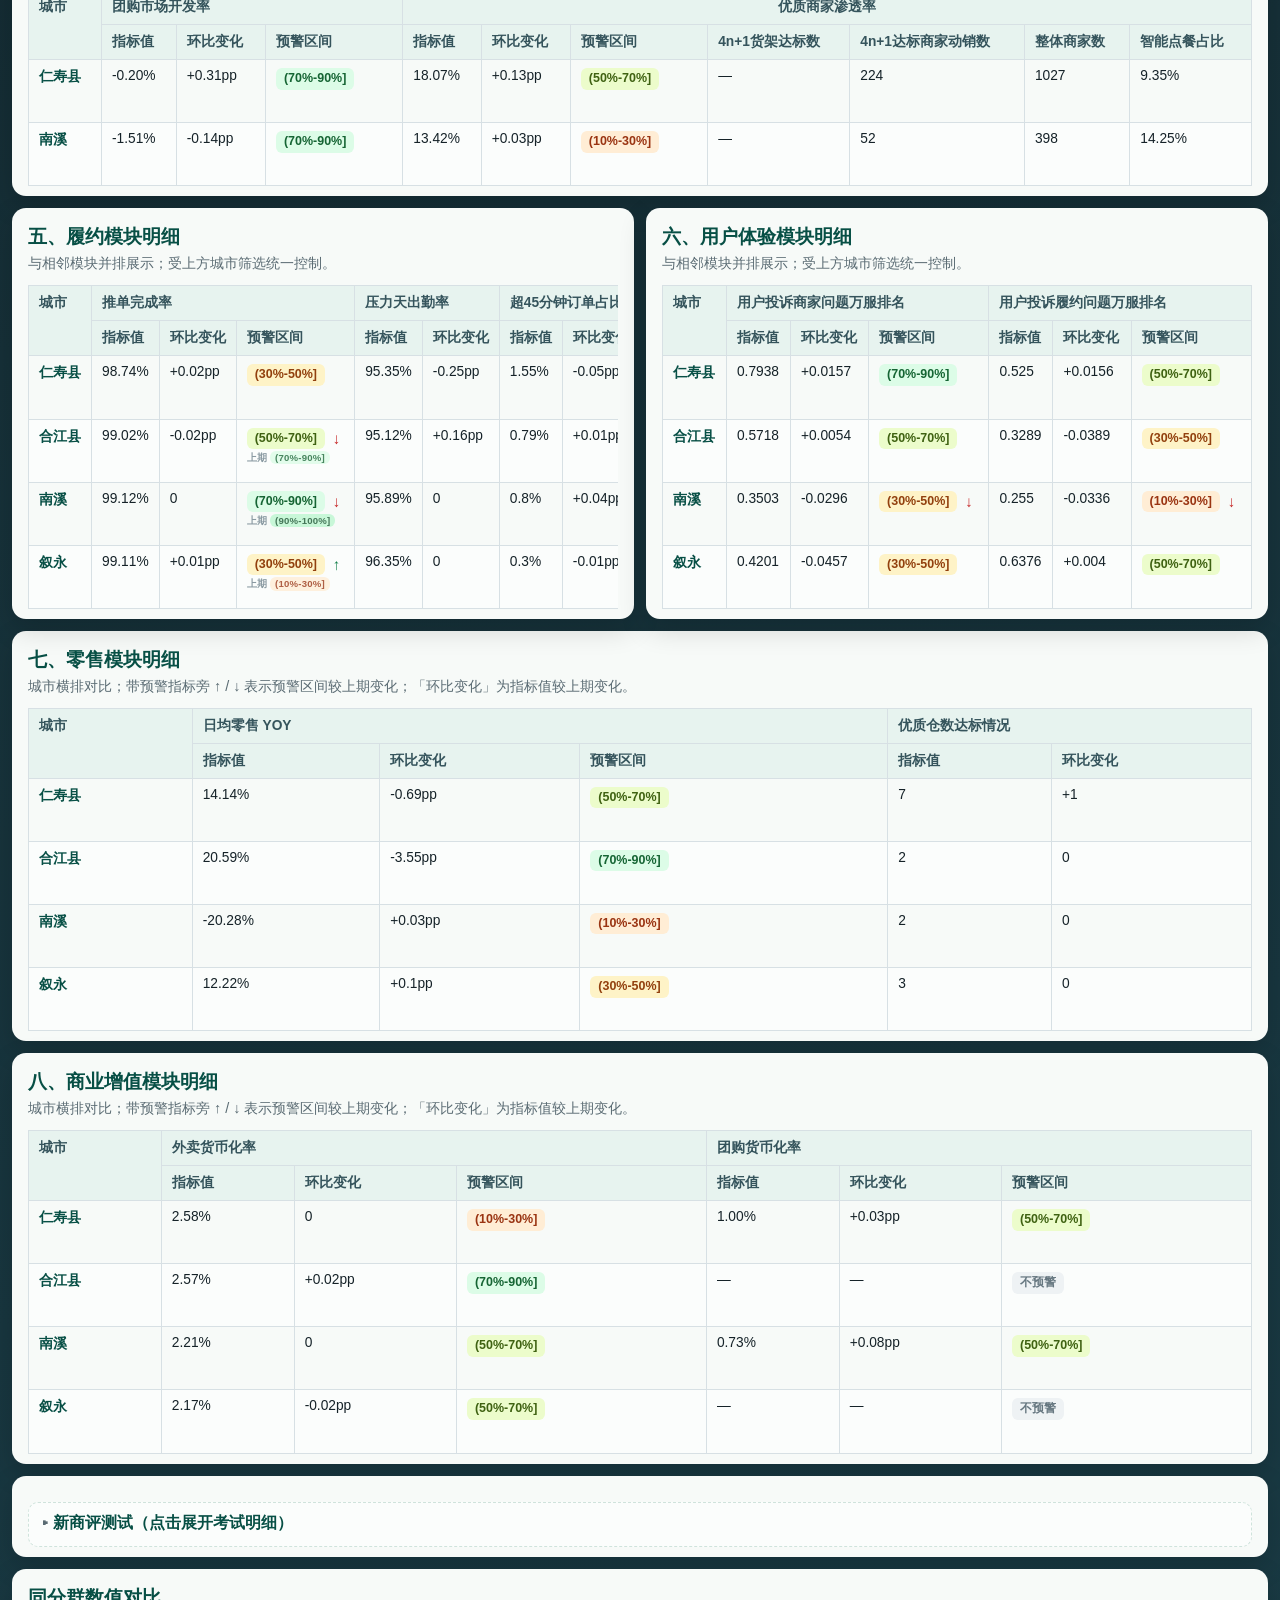
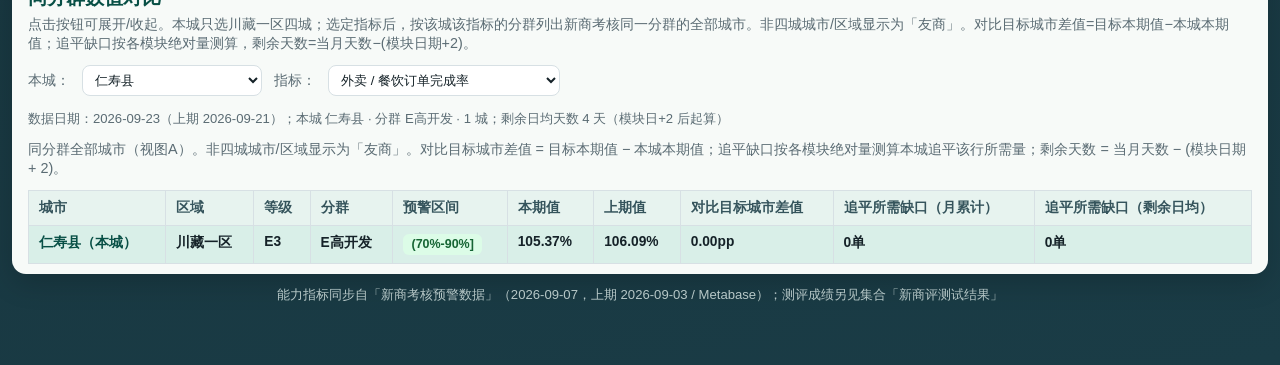
